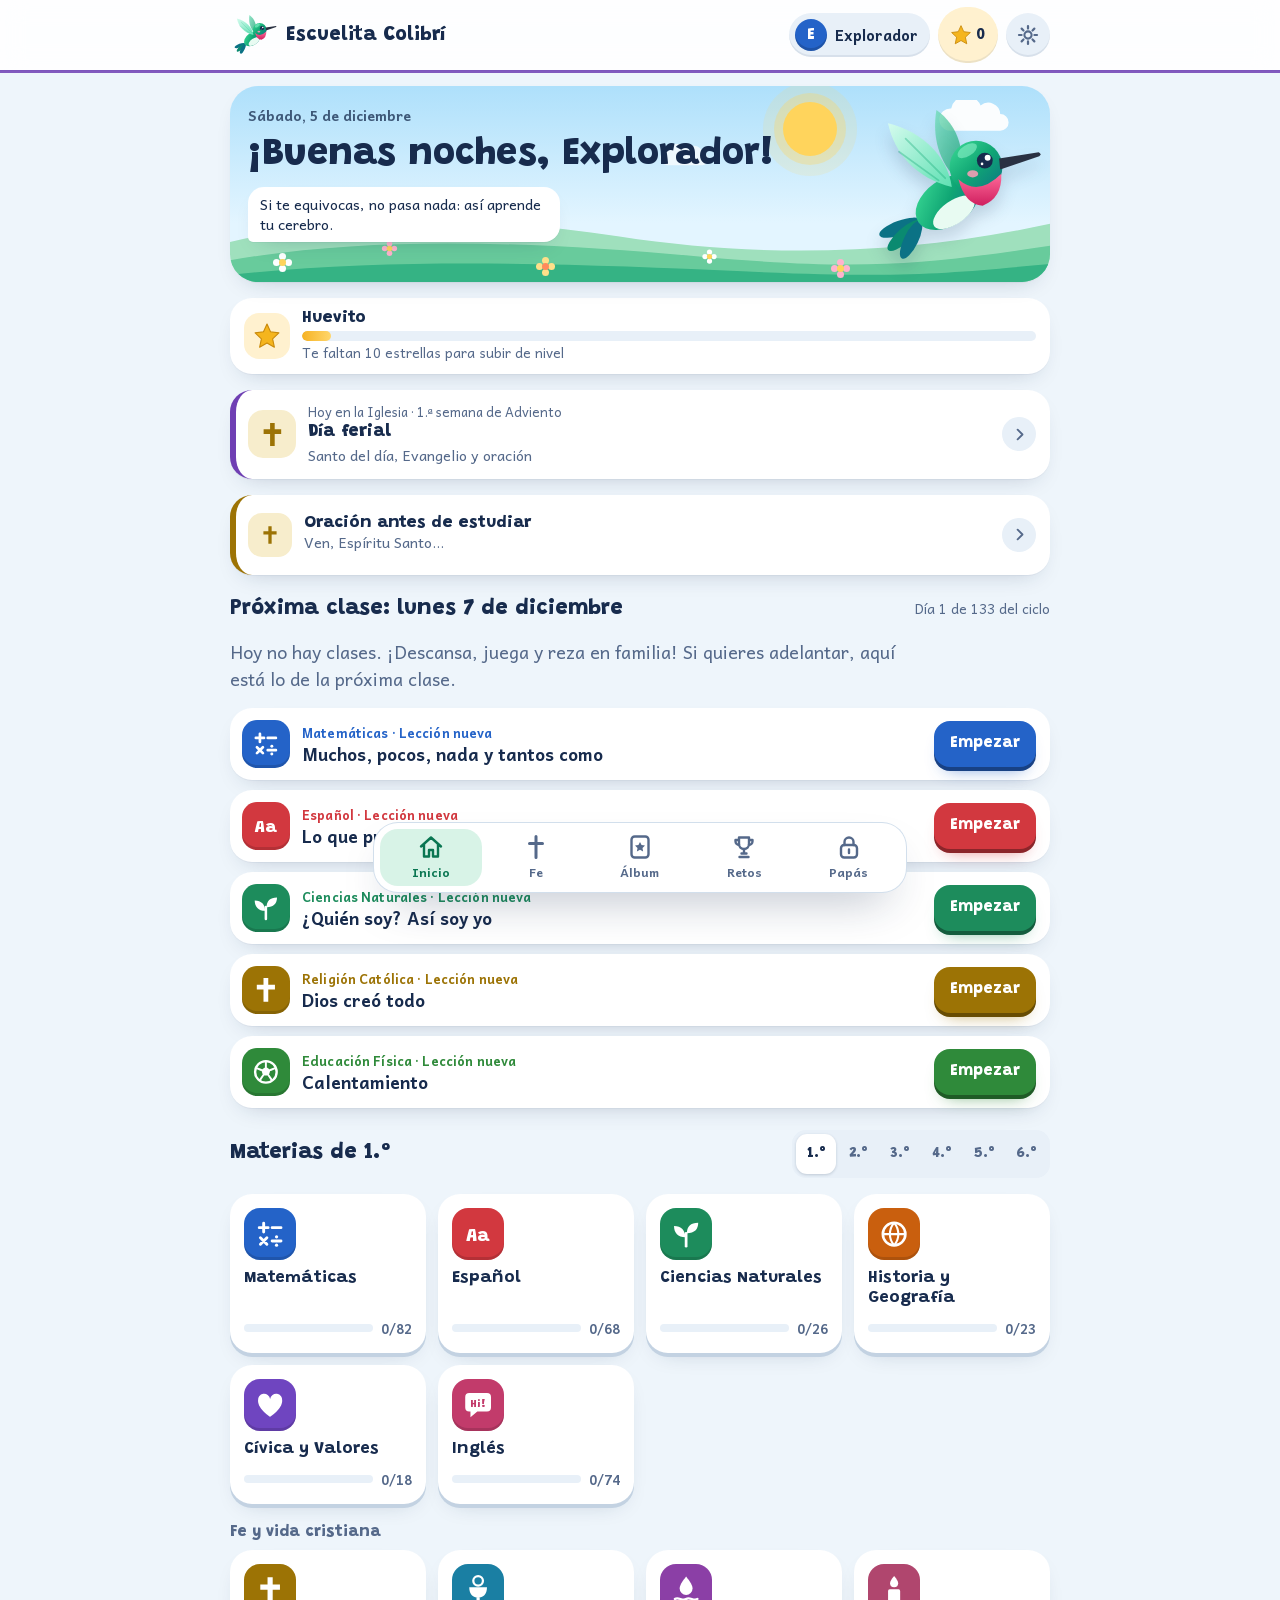
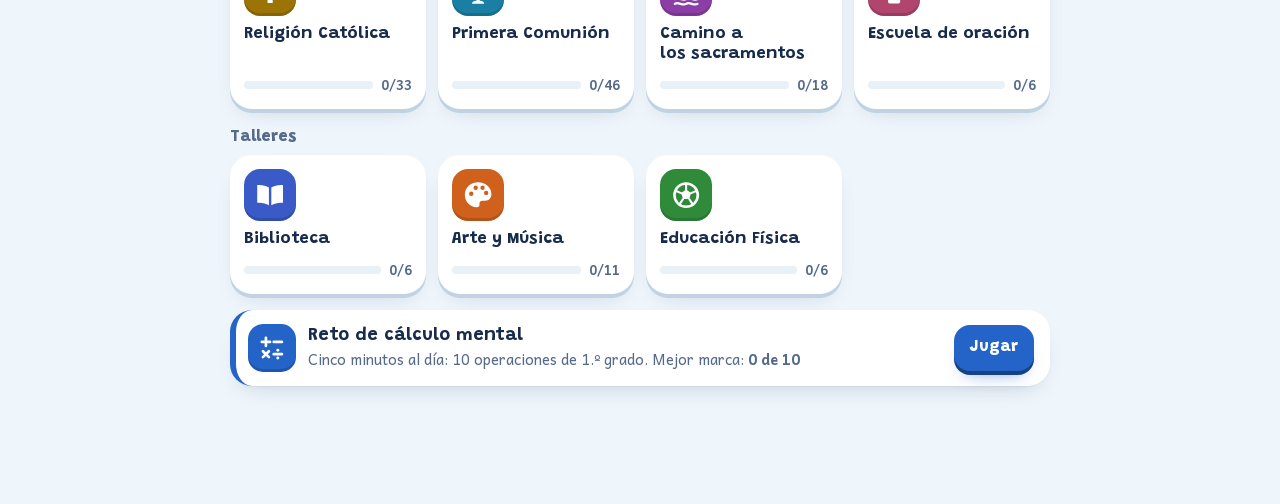
==== index.html @ 5a89a800 "Banco ampliado de Español 3.º: 36 lecciones, 345 preguntas y 29 tablas Co-Authored-By: Claude Opus 5" ====
<!doctype html>
<html lang="es-MX"><head><meta charset="utf-8"><meta name="viewport" content="width=device-width,initial-scale=1,viewport-fit=cover">
<style>:root{padding:env(safe-area-inset-top,0px) 0 env(safe-area-inset-bottom,0px)}body{margin:0;font:14px system-ui,sans-serif}img{max-width:100%}</style>
<title>Escuelita Colibrí</title><link rel="manifest" href="manifest.webmanifest"><meta name="theme-color" content="#1d8f4e"><meta name="mobile-web-app-capable" content="yes"><meta name="apple-mobile-web-app-capable" content="yes"><meta name="apple-mobile-web-app-title" content="Colibrí"><meta name="apple-mobile-web-app-status-bar-style" content="default"><link rel="apple-touch-icon" href="iconos/apple-touch-icon.png"><link rel="icon" href="iconos/icono.svg" type="image/svg+xml">
</head><body>
<title>Escuelita Colibrí</title>
<meta name="claude:viewport-fit-sides" content="cover">
<style>
/* Layout: cuaderno de cuadrícula. Barra fija arriba, columna central de 980px, cada lección es una hoja con margen rojo. Modo oscuro = pizarrón verde. */
:root{
--paper:#eef4fa;--grid:#dbe7f2;--card:#ffffff;--ink:#1b2a44;--soft:#55657f;--line:#cad8e6;--chip:#e8f0f8;--margin:#e98b8b;
--sun:#f5a524;--ok:#1d8f4e;--okbg:#e2f5e9;--bad:#cf3346;--badbg:#fde7ea;--rev:#8a5a00;--revbg:#fff3d6;
--mat:#2463c8;--mat-s:#dfe9fb;--esp:#d2383f;--esp-s:#fbe2e3;--cie:#1d8c5c;--cie-s:#dcf2e6;--his:#c95f0e;--his-s:#fde9d7;
--civ:#6f45c0;--civ-s:#ebe3fa;--rel:#9c7305;--rel-s:#f7edcc;--com:#1a7fa3;--com-s:#d8eff7;--ing:#c23b6b;--ing-s:#fbe1ea;--art:#d0611c;--art-s:#fde6d6;--ef:#2f8a3a;--ef-s:#dcf3de;--lec:#3a5bc7;--lec-s:#e0e7fb;--tra:#8a4fb5;--tra-s:#efe2f8;--ora:#b0466e;--ora-s:#f9e1ea;
--display:"Grandstander","Comic Sans MS","Chalkboard SE",system-ui,sans-serif;
--body:"Andika","Trebuchet MS","Segoe UI",system-ui,sans-serif;
--sc:var(--mat);--ss:var(--mat-s);
}
@media (prefers-color-scheme:dark){:root:not([data-theme="light"]){
--paper:#15231e;--grid:#1c2e27;--card:#1e3129;--ink:#eef4ec;--soft:#a8bcb0;--line:#34503f;--chip:#273f35;--margin:#b05b5b;
--sun:#ffc53d;--ok:#5fd08f;--okbg:#1b3c2a;--bad:#ff8090;--badbg:#45222a;--rev:#ffd27a;--revbg:#3d321a;
--mat:#86adff;--mat-s:#22365c;--esp:#ff8a8f;--esp-s:#4a2629;--cie:#63d39f;--cie-s:#1c4232;--his:#ffab66;--his-s:#4a3020;
--civ:#bba0ff;--civ-s:#352a58;--rel:#f0c95a;--rel-s:#45391a;--com:#64cdee;--com-s:#173f4d;--ing:#ff86b0;--ing-s:#4a1d2e;--art:#ffa46a;--art-s:#4a2a14;--ef:#7fd88a;--ef-s:#1d3f22;--lec:#93a9ff;--lec-s:#1f2a52;--tra:#d3a2f5;--tra-s:#3a2350;--ora:#f39abb;--ora-s:#4a2032;color-scheme:dark}}
:root[data-theme="dark"]{
--paper:#15231e;--grid:#1c2e27;--card:#1e3129;--ink:#eef4ec;--soft:#a8bcb0;--line:#34503f;--chip:#273f35;--margin:#b05b5b;
--sun:#ffc53d;--ok:#5fd08f;--okbg:#1b3c2a;--bad:#ff8090;--badbg:#45222a;--rev:#ffd27a;--revbg:#3d321a;
--mat:#86adff;--mat-s:#22365c;--esp:#ff8a8f;--esp-s:#4a2629;--cie:#63d39f;--cie-s:#1c4232;--his:#ffab66;--his-s:#4a3020;
--civ:#bba0ff;--civ-s:#352a58;--rel:#f0c95a;--rel-s:#45391a;--com:#64cdee;--com-s:#173f4d;--ing:#ff86b0;--ing-s:#4a1d2e;--art:#ffa46a;--art-s:#4a2a14;--ef:#7fd88a;--ef-s:#1d3f22;--lec:#93a9ff;--lec-s:#1f2a52;--tra:#d3a2f5;--tra-s:#3a2350;--ora:#f39abb;--ora-s:#4a2032;color-scheme:dark}

body{background-color:var(--paper);background-image:linear-gradient(var(--grid) 1px,transparent 1px),linear-gradient(90deg,var(--grid) 1px,transparent 1px);background-size:26px 26px;color:var(--ink);font-family:var(--body);font-size:18px;line-height:1.5;min-height:100vh}
body::before{content:"";position:fixed;inset:0 0 auto;height:env(safe-area-inset-top,0px);z-index:10;background:var(--card)}
h1,h2,h3{font-family:var(--display);text-wrap:balance;line-height:1.15;margin:0;font-weight:800}
h1{font-size:clamp(28px,6vw,40px)}h2{font-size:24px}h3{font-size:20px}
p{margin:0}
button{font-family:inherit;color:inherit}
:focus-visible{outline:3px solid var(--sun);outline-offset:2px}
.eyebrow{font:700 13px var(--body);letter-spacing:.08em;text-transform:uppercase;color:var(--soft)}
.lead{font-size:19px;color:var(--soft);max-width:60ch}

#top{position:sticky;top:env(safe-area-inset-top,0px);z-index:6;background:var(--card);border-bottom:2px solid var(--line);padding-left:max(16px,env(safe-area-inset-left,0px));padding-right:max(16px,env(safe-area-inset-right,0px))}
.topin{max-width:980px;margin:0 auto;display:flex;align-items:center;gap:8px;padding-block:8px;flex-wrap:wrap}
.brand{display:flex;align-items:center;gap:6px;font:800 21px var(--display);background:none;border:0;cursor:pointer;padding:0;color:var(--ink)}
.brand .bird{width:48px;height:40px}
.spacer{flex:1}
.pill{display:inline-flex;align-items:center;gap:6px;border:2px solid var(--line);background:var(--chip);border-radius:999px;padding:5px 12px;font:700 15px var(--body);cursor:pointer;min-height:40px;color:var(--ink)}
.pill.static{cursor:default}
.pill svg{width:20px;height:20px;flex:none}
.pill[aria-pressed="false"]{opacity:.65}
.dot{width:14px;height:14px;border-radius:50%;display:inline-block;flex:none}
@media (max-width:560px){.bname,.vtxt{display:none}.topin{gap:6px;flex-wrap:nowrap}.pill{padding:5px 10px;font-size:14px}}

main{max-width:980px;margin:0 auto;padding-left:max(16px,env(safe-area-inset-left,0px));padding-right:max(16px,env(safe-area-inset-right,0px));padding-block:20px 90px;display:flex;flex-direction:column;gap:18px}
.sec{margin-top:10px}

.btn{--b:var(--sc);display:inline-flex;align-items:center;justify-content:center;gap:8px;min-height:50px;padding:10px 20px;border-radius:14px;border:0;background:var(--b);color:var(--card);font:800 18px/1.1 var(--display);cursor:pointer;box-shadow:0 4px 0 color-mix(in srgb,var(--b) 62%,#000);transition:transform .08s,box-shadow .08s;text-decoration:none}
.btn:active{transform:translateY(3px);box-shadow:0 1px 0 color-mix(in srgb,var(--b) 62%,#000)}
.btn svg{width:20px;height:20px}
.btn.ghost{background:var(--card);color:var(--sc);border:2px solid var(--sc);box-shadow:0 4px 0 var(--line)}
.btn.warn{--b:var(--bad)}
.btn.big{font-size:22px;min-height:58px;padding-inline:28px}
.btn:disabled{opacity:.4;cursor:default;transform:none}
.row{display:flex;gap:12px;flex-wrap:wrap;align-items:center}
.row.center{justify-content:center}
.back{display:inline-flex;align-items:center;gap:6px;background:none;border:0;color:var(--soft);font:700 16px var(--body);cursor:pointer;padding:6px 0;align-self:flex-start;min-height:40px}
.back svg{width:18px;height:18px}

/* Inicio */
.hello{display:grid;grid-template-columns:1fr auto;gap:16px;align-items:center;background:var(--card);border:2px solid var(--line);border-radius:22px;padding:22px}
.hello-t{display:flex;flex-direction:column;gap:8px;min-width:0}
.hello-b{display:flex;flex-direction:column;align-items:center;gap:6px;max-width:220px}
.bubble{background:var(--chip);border:2px solid var(--line);border-radius:16px;padding:10px 14px;font-size:15px;position:relative;text-align:center}
.bubble::after{content:"";position:absolute;bottom:-9px;left:50%;width:14px;height:14px;background:var(--chip);border-right:2px solid var(--line);border-bottom:2px solid var(--line);transform:translateX(-50%) rotate(45deg)}
.bird.big{width:150px;height:125px}
.bird.sm{width:56px;height:47px;flex:none}
.lvl{display:flex;flex-direction:column;gap:4px;margin-top:6px;max-width:360px}
.lvl small{color:var(--soft);font-size:14px}
.lbar{height:12px;border-radius:99px;background:var(--chip);overflow:hidden;border:1px solid var(--line)}
.lbar i{display:block;height:100%;background:var(--sun);border-radius:99px}
@media (max-width:620px){.hello{grid-template-columns:1fr}.hello-b{flex-direction:row;max-width:none;justify-content:space-between}.hello-b .bird.big{width:110px;height:92px}.bubble::after{display:none}}

.plan{display:grid;grid-template-columns:repeat(auto-fit,minmax(240px,1fr));gap:14px}
.pcard{background:var(--ss);border:2px solid var(--sc);border-radius:18px;padding:16px;display:flex;flex-direction:column;gap:10px;align-items:flex-start}
.pc-h{display:flex;align-items:center;gap:8px;font:800 17px var(--display);color:var(--sc)}
.pc-h .sic{width:34px;height:34px}
.pc-l{font-size:19px;font-weight:700;flex:1}

.subjects{display:grid;grid-template-columns:repeat(auto-fill,minmax(210px,1fr));gap:14px}
.tile{display:flex;flex-direction:column;gap:10px;text-align:left;background:var(--card);border:2px solid var(--line);border-radius:18px;padding:16px;cursor:pointer;transition:transform .12s,border-color .12s}
.tile:hover{transform:translateY(-3px);border-color:var(--sc)}
.tile h3{color:var(--sc)}
.tile p{font-size:15px;color:var(--soft);flex:1}
.sic{width:52px;height:52px;border-radius:14px;background:var(--ss);color:var(--sc);display:grid;place-items:center;flex:none}
.sic svg{width:62%;height:62%}
.pencil{display:flex;align-items:center;height:16px;width:100%}
.pencil .pb{flex:1;height:100%;background:var(--chip);border:1px solid var(--line);border-right:0;border-radius:5px 0 0 5px;overflow:hidden}
.pencil .pb i{display:block;height:100%;background:var(--sc)}
.pencil .tip{width:20px;height:100%;background:linear-gradient(90deg,#e7c08a 62%,var(--sc) 62%);clip-path:polygon(0 0,100% 50%,0 100%)}
.pmeta{font-size:13px;color:var(--soft);font-variant-numeric:tabular-nums}

.reto{display:flex;align-items:center;justify-content:space-between;gap:14px;flex-wrap:wrap;background:var(--card);border:2px dashed var(--mat);border-radius:18px;padding:16px 18px}
.reto p{color:var(--soft)}

/* Materia */
.sband{display:flex;gap:16px;align-items:flex-start;background:var(--ss);border-radius:22px;padding:22px}
.sband h1{color:var(--sc)}
.sband>div{display:flex;flex-direction:column;gap:8px;min-width:0;flex:1}
.sband .sic{width:68px;height:68px;background:var(--card)}
.lessons{list-style:none;margin:0;padding:0;display:flex;flex-direction:column;gap:10px}
.lrow{width:100%;display:flex;align-items:center;gap:14px;text-align:left;background:var(--card);border:2px solid var(--line);border-radius:16px;padding:12px 14px;cursor:pointer;min-height:64px}
.lrow:hover{border-color:var(--sc)}
.lrow .num{width:40px;height:40px;border-radius:50%;display:grid;place-items:center;font:800 18px var(--display);border:3px solid var(--sc);color:var(--sc);flex:none;font-variant-numeric:tabular-nums}
.lrow.done .num{background:var(--sc);color:var(--card)}
.lrow.cur{border-color:var(--sc);box-shadow:0 0 0 3px var(--ss)}
.lrow .lt{flex:1;font-weight:700;font-size:18px;display:flex;flex-direction:column;min-width:0}
.lrow .lt em{font-style:normal;font-size:13px;color:var(--sc);font-family:var(--display)}
.st{display:flex;gap:2px;flex:none}
.st svg{width:22px;height:22px}

/* Lección */
.lhead{display:flex;flex-direction:column;gap:6px}
.lhead h1{color:var(--sc)}
.pdots{display:flex;gap:6px;margin-top:4px}
.pdots i{width:28px;height:8px;border-radius:9px;background:var(--line)}
.pdots i.past{background:var(--ss)}
.pdots i.on{background:var(--sc)}
.lcard,.ecard{position:relative;background:var(--card);border:2px solid var(--line);border-radius:20px;padding-block:20px 24px;padding-inline:40px 22px;display:flex;flex-direction:column;gap:14px}
.lcard::before,.ecard::before{content:"";position:absolute;left:22px;top:0;bottom:0;width:2px;background:var(--margin);opacity:.55}
.lc-top{display:flex;align-items:flex-start;justify-content:space-between;gap:12px;flex-wrap:wrap}
.lc-top h2{flex:1;min-width:0}
.q{font-size:clamp(22px,4.6vw,27px)}
.ltext{font-size:21px;line-height:1.6;max-width:62ch}
.ltext b{color:var(--sc)}
.spk{display:inline-flex;align-items:center;gap:6px;background:var(--ss);color:var(--sc);border:2px solid var(--sc);border-radius:999px;padding:6px 14px;font:700 15px var(--body);cursor:pointer;min-height:42px;flex:none}
.spk svg{width:20px;height:20px}
.lnav{display:flex;justify-content:space-between;gap:12px;flex-wrap:wrap}
.vis{display:flex;justify-content:center;align-items:center;flex-wrap:wrap;gap:14px;max-width:100%;overflow-x:auto;padding-block:4px}

/* Visuales */
.frames{display:flex;flex-wrap:wrap;gap:12px;justify-content:center}
.frame{display:grid;grid-template-columns:repeat(5,42px);grid-auto-rows:42px;border:2px solid var(--sc);border-radius:10px;overflow:hidden;background:var(--card)}
.cell{display:grid;place-items:center;border-right:1px dashed var(--line);border-bottom:1px dashed var(--line)}
.cell:nth-child(5n){border-right:0}.cell:nth-child(n+6){border-bottom:0}
.grp{display:flex;flex-wrap:wrap;gap:4px;max-width:220px;justify-content:center;padding:8px;border:2px dashed var(--line);border-radius:14px}
.eq{display:flex;align-items:center;gap:10px;flex-wrap:wrap;justify-content:center}
.op{font:800 40px var(--display);color:var(--sc)}
.ico{position:relative;display:inline-block;line-height:0}
.ico.gone>svg:first-child{opacity:.35}
.ico .x{position:absolute;inset:0;width:100%;height:100%}
.blocks{display:flex;gap:18px;align-items:flex-end;flex-wrap:wrap;justify-content:center}
.rods{display:flex;gap:5px}
.units{display:flex;flex-direction:column-reverse;flex-wrap:wrap;max-height:102px;gap:2px}
.unit rect{fill:var(--mat-s);stroke:var(--mat);stroke-width:2}
.rod rect{fill:var(--esp-s);stroke:var(--esp);stroke-width:2}
.clock .face{fill:var(--card);stroke:var(--sc);stroke-width:5}
.clock text{fill:var(--ink);font:700 15px var(--body)}
.clock .hh{stroke:var(--ink);stroke-width:7;stroke-linecap:round}
.clock .mh{stroke:var(--sc);stroke-width:4;stroke-linecap:round}
.clock .pin{fill:var(--ink)}
.coins{display:flex;gap:10px;align-items:center;flex-wrap:wrap;justify-content:center}
.shape .shp{fill:var(--ss);stroke:var(--sc);stroke-width:3;stroke-linejoin:round}
.shape .shp.t{fill:var(--card)}
.shape .shp.s{fill:var(--sc);fill-opacity:.35}
.shape .ln{stroke:var(--sc);stroke-width:2;stroke-dasharray:4 4;fill:none}
.shape .hl{fill:var(--card);opacity:.7}
.shapes{display:flex;gap:14px;flex-wrap:wrap;justify-content:center}
.shapes figure{margin:0;display:flex;flex-direction:column;align-items:center;gap:2px;font-weight:700}
.shapes .shape{width:104px;height:87px}
.nline{max-width:360px;width:100%;height:auto}
.nline line{stroke:var(--ink);stroke-width:2}
.nline text{fill:var(--ink);font:700 12px var(--body)}
.nline .mk{fill:var(--sc)}
.seq{display:flex;gap:6px;flex-wrap:wrap;justify-content:center}
.seq span{min-width:46px;height:46px;padding:0 6px;border-radius:10px;border:2px solid var(--sc);display:grid;place-items:center;font:800 20px var(--display);background:var(--card);font-variant-numeric:tabular-nums}
.seq span.q{background:var(--sun);border-color:var(--sun);color:#1b2a44}
.bigt{font:700 clamp(38px,9vw,68px)/1.2 var(--body);color:var(--sc);text-align:center;letter-spacing:.04em;word-break:break-word}
.syl{display:flex;flex-wrap:wrap;gap:8px;justify-content:center}
.syl span{background:var(--ss);color:var(--ink);border:2px solid var(--sc);border-radius:12px;padding:6px 14px;font:700 22px var(--body)}
.word{display:flex;gap:4px;font:700 46px var(--body)}
.word span{padding:0 6px;border-radius:10px}
.word .w0{background:var(--ss);color:var(--sc)}
.word .w1{color:var(--ink)}
.emo{font-size:clamp(44px,11vw,64px);line-height:1.2;text-align:center;letter-spacing:.06em}
.cards{display:grid;grid-template-columns:repeat(auto-fit,minmax(118px,1fr));gap:10px;width:100%}
.mini{display:flex;flex-direction:column;align-items:center;gap:4px;background:var(--ss);border-radius:14px;padding:10px 8px;text-align:center;font-weight:700;font-size:16px}
.mini .mi{font-size:36px;line-height:1.1;font-family:var(--display);color:var(--sc)}
.pict{display:flex;flex-direction:column;gap:6px;width:100%;max-width:440px}
.prw{display:grid;grid-template-columns:90px 1fr;align-items:center;gap:10px;border-bottom:1px dashed var(--line);padding-bottom:6px}
.prw .pl{font-weight:700;font-size:16px}
.prw .pi{font-size:28px;letter-spacing:.08em}
.pray{margin:0;background:var(--ss);border-radius:16px;padding:16px 20px;font-size:20px;line-height:1.65;max-width:60ch;color:var(--ink);font-style:italic}
.steps{margin:0;padding-left:30px;display:flex;flex-direction:column;gap:6px;font-size:19px;max-width:60ch;text-align:left;align-self:stretch}
.steps li::marker{font:800 19px var(--display);color:var(--sc)}
.vert{border-collapse:collapse;font:800 34px var(--display);font-variant-numeric:tabular-nums}
.vert th{font:700 14px var(--body);color:var(--sc)}
.vert td,.vert th{width:44px;text-align:center;padding:2px 4px}
.vert tr.res td{border-top:3px solid var(--ink)}

/* Práctica */
.phead{display:flex;align-items:center;gap:12px}
.phead .back{padding:6px}
.pbar{flex:1;height:16px;background:var(--card);border:2px solid var(--line);border-radius:99px;overflow:hidden}
.pbar i{display:block;height:100%;background:var(--sc);border-radius:99px;transition:width .3s}
.pcount{font:800 16px var(--display);color:var(--soft);font-variant-numeric:tabular-nums}
.opts{display:grid;grid-template-columns:repeat(auto-fit,minmax(200px,1fr));gap:12px}
.opts.short{grid-template-columns:repeat(auto-fit,minmax(90px,1fr))}
.opt{min-height:62px;padding:10px 14px;border-radius:16px;border:3px solid var(--line);background:var(--card);font:700 21px/1.25 var(--body);cursor:pointer;box-shadow:0 4px 0 var(--line);text-align:center}
.opts.short .opt{font:800 30px var(--display)}
.opt:hover:not(:disabled){border-color:var(--sc)}
.opt.ok{background:var(--okbg);border-color:var(--ok);color:var(--ink);box-shadow:0 4px 0 var(--ok)}
.opt.bad{background:var(--badbg);border-color:var(--bad);opacity:.75;animation:shake .35s}
.opt:disabled{cursor:default}
@keyframes shake{25%{transform:translateX(-6px)}75%{transform:translateX(6px)}}
.numwrap{display:flex;flex-direction:column;align-items:center;gap:12px}
.numbox{min-width:130px;min-height:64px;border:3px solid var(--sc);border-radius:16px;display:grid;place-items:center;font:800 40px var(--display);background:var(--ss);padding:0 16px;font-variant-numeric:tabular-nums}
.numbox.ok{border-color:var(--ok);background:var(--okbg)}
.numbox.rev{border-color:var(--rev);background:var(--revbg)}
.keypad{display:grid;grid-template-columns:repeat(3,76px);gap:10px}
.key{height:62px;border-radius:14px;border:2px solid var(--line);background:var(--card);font:800 28px var(--display);cursor:pointer;box-shadow:0 4px 0 var(--line)}
.key:active{transform:translateY(3px);box-shadow:0 1px 0 var(--line)}
.key.alt{font-size:22px;color:var(--soft)}
.key.go{background:var(--ok);color:var(--card);border-color:var(--ok);box-shadow:0 4px 0 color-mix(in srgb,var(--ok) 60%,#000)}
.built{min-height:66px;border:3px dashed var(--sc);border-radius:16px;padding:8px;display:flex;flex-wrap:wrap;gap:8px;align-items:center;background:var(--ss)}
.built.word{justify-content:center}
.built .ph{color:var(--soft);font-size:16px;padding:0 6px}
.arrow{color:var(--sc);font-weight:800}
.pool{display:flex;flex-wrap:wrap;gap:10px;justify-content:center}
.tile2{min-height:52px;padding:8px 16px;border-radius:14px;border:2px solid var(--sc);background:var(--card);font:700 21px var(--body);cursor:pointer;box-shadow:0 4px 0 var(--line)}
.tile2.in{background:var(--card);border-style:solid}
.tile2:disabled{opacity:.25;cursor:default}
.sort{display:flex;flex-direction:column;gap:10px}
.srow{display:flex;align-items:center;gap:10px;flex-wrap:wrap;justify-content:space-between;border:2px solid var(--line);border-radius:14px;padding:8px 10px;background:var(--card)}
.srow.bad{border-color:var(--bad);background:var(--badbg)}
.sit{font-weight:700;font-size:20px;min-width:0}
.sg{display:flex;gap:6px;flex-wrap:wrap}
.gbtn{min-height:44px;padding:6px 12px;border-radius:12px;border:2px solid var(--line);background:var(--chip);font:700 15px var(--body);cursor:pointer}
.gbtn.on{background:var(--sc);color:var(--card);border-color:var(--sc)}
.gbtn.ok{background:var(--ok);border-color:var(--ok);color:var(--card)}
.fb{display:flex;align-items:center;gap:12px;flex-wrap:wrap;border-radius:16px;padding:12px 14px;border:2px solid}
.fb>div{flex:1;min-width:180px;display:flex;flex-direction:column;gap:4px}
.fb b{font:800 20px var(--display)}
.fb.ok{background:var(--okbg);border-color:var(--ok)}
.fb.ok b{color:var(--ok)}
.fb.rev{background:var(--revbg);border-color:var(--rev)}
.fb.try{background:var(--badbg);border-color:var(--bad)}
.fb.try b{color:var(--bad)}
.fb .cont{--b:var(--ok)}
.fb.rev .cont{--b:var(--rev)}

/* Resultado */
.result{display:flex;flex-direction:column;align-items:center;text-align:center;gap:14px;background:var(--card);border:2px solid var(--line);border-radius:24px;padding:28px 18px}
.result h1{color:var(--sc)}
.bigstars{display:flex;gap:10px}
.bigstars span{display:inline-block}
.bigstars span.on{animation:pop .5s backwards}
@keyframes pop{0%{transform:scale(0) rotate(-40deg)}70%{transform:scale(1.25)}100%{transform:scale(1)}}

/* Hojas y papás */
#sheet{position:fixed;inset:0;z-index:20;background:rgba(10,20,30,.45);display:grid;place-items:center;padding-left:max(16px,env(safe-area-inset-left,0px));padding-right:max(16px,env(safe-area-inset-right,0px));padding-block:max(16px,env(safe-area-inset-top,0px)) max(16px,env(safe-area-inset-bottom,0px))}
.sheet-in{background:var(--card);border-radius:22px;padding:22px;width:100%;max-width:420px;display:flex;flex-direction:column;gap:14px;align-items:stretch;max-height:100%;overflow:auto}
.sheet-in .keypad{align-self:center}
.sheet-in .numbox{align-self:center}
.plist{display:flex;flex-direction:column;gap:8px}
.prow{display:flex;align-items:center;gap:12px;border:2px solid var(--line);border-radius:14px;padding:10px 12px;background:var(--card);cursor:pointer;font:700 18px var(--body);text-align:left;min-height:56px}
.prow.on{border-color:var(--mat);background:var(--mat-s)}
.prow span:nth-child(2){flex:1}
.prow small{display:flex;align-items:center;gap:4px;font-size:15px}
.prow small svg{width:18px;height:18px}
.avatar{width:36px;height:36px;border-radius:50%;display:grid;place-items:center;color:#fff;font:800 18px var(--display);flex:none}
.note{font-size:14px;color:var(--soft)}
.gate-msg{color:var(--bad);font-weight:700;min-height:1.5em;text-align:center}
.panel{background:var(--card);border:2px solid var(--line);border-radius:20px;padding:20px;display:flex;flex-direction:column;gap:12px}
.tscroll{overflow-x:auto}
table.prog{border-collapse:collapse;width:100%;min-width:520px;font-size:16px}
table.prog th{text-align:left;font:700 13px var(--body);letter-spacing:.06em;text-transform:uppercase;color:var(--soft);padding:6px 8px;border-bottom:2px solid var(--line)}
table.prog td{padding:8px;border-bottom:1px solid var(--line)}
table.prog td.nm{font-variant-numeric:tabular-nums;white-space:nowrap}
.sw{display:inline-block;width:12px;height:12px;border-radius:3px;margin-right:8px;vertical-align:middle}
.addp{display:flex;flex-direction:column;gap:6px}
.addp label{font-weight:700}
.addp input{flex:1;min-width:0;min-height:50px;border:2px solid var(--line);border-radius:12px;padding:8px 12px;font:18px var(--body);background:var(--paper);color:var(--ink)}
.chk{display:flex;align-items:center;gap:10px;font-size:17px;cursor:pointer}
.chk input{width:22px;height:22px;flex:none;margin:0;accent-color:var(--mat)}
.tips{margin:0;padding-left:22px;display:flex;flex-direction:column;gap:6px;color:var(--ink)}
.prof-actions{display:flex;gap:8px;flex-wrap:wrap}
.mini-btn{border:2px solid var(--line);background:var(--chip);border-radius:10px;padding:6px 10px;font:700 14px var(--body);cursor:pointer;min-height:38px}
.mini-btn.dang{color:var(--bad);border-color:var(--bad)}

.lcard.fe{background:var(--rel-s);border-color:var(--rel)}
.fe-tag{display:flex;align-items:center;gap:6px;font:800 14px var(--display);letter-spacing:.06em;text-transform:uppercase;color:var(--rel)}
.pdots i.fe{background:var(--rel-s);outline:2px solid var(--rel);outline-offset:-2px}
.pdots i.fe.on,.pdots i.fe.past{background:var(--rel)}
.prayer{display:flex;align-items:flex-start;gap:14px;flex-wrap:wrap;background:var(--rel-s);border:2px solid var(--rel);border-radius:18px;padding:16px 18px;color:var(--ink)}
.prayer>svg{color:var(--rel);width:28px;height:28px;flex:none;margin-top:4px}
.prayer>div{flex:1;min-width:200px;display:flex;flex-direction:column;gap:4px}
.prayer .eyebrow{color:var(--rel)}
.ptext{font-size:18px;font-style:italic;line-height:1.55;max-width:62ch}
.prayer .spk{--sc:var(--rel);--ss:var(--card)}
[hidden]{display:none!important}
.gradebar{display:flex;align-items:flex-end;justify-content:space-between;gap:10px;flex-wrap:wrap}
.gsw{display:flex;gap:6px;background:var(--card);border:2px solid var(--line);border-radius:14px;padding:4px}
.gsw .gbtn{min-height:42px;font-size:16px}
.gsw .gbtn.on{background:var(--mat);border-color:var(--mat);color:var(--card)}
table.prog th[colspan]{font:800 17px var(--display);text-transform:none;letter-spacing:0;color:var(--ink);padding-top:14px}
.arr{display:flex;flex-direction:column;gap:4px;padding:8px;border:2px dashed var(--line);border-radius:14px}
.arow{display:flex;gap:4px}
.fp{fill:var(--card);stroke:var(--sc);stroke-width:3}
.fp.on{fill:var(--sc);fill-opacity:.55}
.flats{display:flex;gap:6px;flex-wrap:wrap}
.flat rect{fill:var(--cie-s);stroke:var(--cie);stroke-width:1.2}
.compass .cring{fill:var(--card);stroke:var(--line);stroke-width:3}
.compass .cn{fill:var(--sc)}.compass .ce{fill:var(--soft);opacity:.6}
.compass text{fill:var(--ink);font:800 18px var(--display)}
.bars{display:flex;flex-direction:column;gap:8px;width:100%;max-width:440px}
.brow{display:grid;grid-template-columns:100px 1fr 34px;align-items:center;gap:8px;font-size:16px}
.bl{font-weight:700}.brow b{font-variant-numeric:tabular-nums;text-align:right}
.bt{height:22px;background:var(--chip);border-radius:6px;overflow:hidden;border:1px solid var(--line)}
.bt i{display:block;height:100%;background:var(--sc)}
.ruler{width:100%;max-width:360px;height:auto}
.ruler .robj{fill:var(--sun)}.ruler .rbody{fill:#f3e2b3;stroke:#b8954a;stroke-width:2}
.ruler .rt{stroke:#5a4a2a;stroke-width:1.5}.ruler text{fill:#5a4a2a;font:700 11px var(--body)}
.tline{display:flex;flex-direction:column;gap:0;border-left:4px solid var(--sc);padding-left:14px;align-self:stretch;max-width:560px}
.tl{position:relative;display:flex;gap:12px;align-items:baseline;padding:6px 0}
.tl::before{content:"";position:absolute;left:-23px;top:12px;width:14px;height:14px;border-radius:50%;background:var(--sc)}
.td{font:800 17px var(--display);color:var(--sc);min-width:70px;font-variant-numeric:tabular-nums}
.tx{font-size:17px}
/* Infografías */
.lcard.info{padding-inline:16px;padding-block:14px 18px}
.lcard.info::before{display:none}
.ig-tag{color:var(--sc)}
.pdots i.inf{background:var(--ss);outline:2px solid var(--sc);outline-offset:-2px}
.pdots i.inf.on,.pdots i.inf.past{background:var(--sc)}
.ig{margin:0;width:100%;border-radius:18px;overflow:hidden;background:var(--card);border:2px solid var(--sc);display:flex;flex-direction:column}
.ig-head{display:flex;flex-direction:column;gap:2px;background:var(--sc);color:var(--card);padding:14px 18px;background-image:radial-gradient(circle at 92% 20%,rgba(255,255,255,.22) 0 18px,transparent 19px),radial-gradient(circle at 80% 90%,rgba(255,255,255,.14) 0 30px,transparent 31px)}
.ig-badge{font:800 12px var(--body);letter-spacing:.12em;text-transform:uppercase;opacity:.9}
.ig-title{font:800 clamp(22px,5vw,30px)/1.15 var(--display);text-wrap:balance}
.ig-ic{display:inline-grid;place-items:center;background:var(--ss);border-radius:50%;padding:8px;flex:none;box-shadow:inset 0 -3px 0 rgba(0,0,0,.06)}
.ig-ic .art{display:block}
.ig-grid{display:grid;grid-template-columns:repeat(auto-fit,minmax(140px,1fr));gap:12px;padding:16px}
.ig-cell{display:flex;flex-direction:column;align-items:center;text-align:center;gap:6px;padding:12px 8px;border-radius:14px;background:color-mix(in srgb,var(--ss) 45%,var(--card))}
.ig-cell b{font:800 18px/1.2 var(--display);color:var(--sc)}
.ig-cell p,.ig-row p,.ig-steps p{margin:0;font-size:15px;line-height:1.4;color:var(--ink)}
.ig-steps{list-style:none;margin:0;padding:16px;display:flex;flex-direction:column;gap:0;position:relative}
.ig-steps li{display:grid;grid-template-columns:30px auto 1fr;align-items:center;gap:10px;padding:8px 0;position:relative}
.ig-steps li:not(:last-child)::after{content:"";position:absolute;left:14px;top:40px;bottom:-8px;width:3px;background:var(--ss);border-radius:2px}
.ig-n{width:30px;height:30px;border-radius:50%;background:var(--sc);color:var(--card);display:grid;place-items:center;font:800 16px var(--display);z-index:1}
.ig-steps b{font:800 18px/1.2 var(--display);color:var(--sc)}
.ig-steps li>div{min-width:0}
.ig-cycle{position:relative;width:min(100%,440px);aspect-ratio:1;margin:8px auto 0;color:var(--sc)}
.ig-ring{position:absolute;inset:0;width:100%;height:100%}
.ig-cn{position:absolute;transform:translate(-50%,-50%);display:flex;flex-direction:column;align-items:center;gap:2px;width:30%;text-align:center}
.ig-cn b{font:800 clamp(12px,3.2vw,16px)/1.15 var(--display);color:var(--ink);background:var(--card);border-radius:8px;padding:1px 4px}
.ig-cn .ig-ic{background:var(--card);border:3px solid var(--sc);padding:5px}
.ig-cn .ig-ic{position:relative}
.ig-cnum{position:absolute;top:-6px;left:-6px;width:22px;height:22px;border-radius:50%;background:var(--sc);color:var(--card);font:800 13px/22px var(--display);text-align:center;font-style:normal}
@media (max-width:560px){.ig-grid .ig-cell:last-child:nth-child(odd){grid-column:1/-1}}
.ig-legend{margin:0;padding:8px 16px 4px 36px;display:flex;flex-direction:column;gap:4px;font-size:15px}
.ig-legend li::marker{color:var(--sc);font-weight:800}
.ig-vs{display:grid;grid-template-columns:1fr 1fr;gap:10px;padding:16px}
@media (max-width:520px){.ig-vs{grid-template-columns:1fr}}
.ig-col{display:flex;flex-direction:column;gap:8px;border-radius:14px;padding:12px;min-width:0}
.ig-col.ok{background:var(--okbg);border:2px solid var(--ok)}
.ig-col.no{background:var(--badbg);border:2px solid var(--bad)}
.ig-col h4{margin:0;font:800 18px var(--display)}
.ig-col.ok h4{color:var(--ok)}.ig-col.no h4{color:var(--bad)}
.ig-row{display:flex;align-items:center;gap:10px}
.ig-row b{font-size:17px}
.ig-col .ig-ic{background:var(--card)}
.ig-facts{display:grid;grid-template-columns:repeat(auto-fit,minmax(150px,1fr));gap:12px;padding:16px}
.ig-fact{display:flex;flex-direction:column;align-items:center;text-align:center;gap:4px;padding:12px;border-radius:14px;border:2px dashed var(--ss)}
.ig-big{font:800 clamp(24px,6vw,34px)/1 var(--display);white-space:nowrap;color:var(--sc);font-variant-numeric:tabular-nums}
.ig-fact span:last-child{font-size:15px}
.ig-fe{margin:0;display:flex;align-items:flex-start;gap:8px;background:var(--rel-s);color:var(--ink);padding:12px 18px;font-size:16px;font-style:italic;border-top:2px solid var(--rel)}
.ig-fe svg{color:var(--rel);flex:none;margin-top:3px}
.ig-arts{display:flex;flex-wrap:wrap;gap:14px;justify-content:center}
.ig-art{margin:0;display:flex;flex-direction:column;align-items:center;gap:4px;font-weight:700;font-size:15px;text-align:center;max-width:110px}
.areag rect{fill:var(--ss);stroke:var(--sc);stroke-width:2}
.rectp rect{fill:var(--ss);stroke:var(--sc);stroke-width:4}
.rectp text{fill:var(--ink);font:800 16px var(--display)}
.pvt td{border:2px solid var(--line);background:var(--card)}
.thm{border:0;padding:0;margin:0 0 6px;display:flex;flex-direction:column;gap:6px}
.thm legend{font:700 17px var(--display);margin-bottom:6px;padding:0}
.pill .art{width:20px;height:20px}
@media (max-width:560px){.topin{gap:4px}.pill{padding:4px 8px;min-height:38px;gap:4px}.brand .bird{width:38px;height:32px}.pill[data-act="profiles"]{max-width:104px;min-width:0}.pill[data-act="profiles"] .pname{overflow:hidden;text-overflow:ellipsis;white-space:nowrap;min-width:0}.topin>*{flex-shrink:1;min-width:0}.brand,.pill.static,.pill[data-act="theme"],.pill[data-act="voice"]{flex-shrink:0}}
/* Columnas: unidades azul, decenas rojo, centenas verde, millares morado */
.vcol .c0{--k:var(--mat);--kk:var(--mat-s)}.vcol .c1,.colhint .c1{--k:var(--esp);--kk:var(--esp-s)}.vcol .c2,.colhint .c2{--k:var(--cie);--kk:var(--cie-s)}.vcol .c3,.colhint .c3{--k:var(--civ);--kk:var(--civ-s)}.vcol .c4,.colhint .c4{--k:var(--his);--kk:var(--his-s)}.colhint .c0{--k:var(--mat)}
.vcol{border-collapse:separate;border-spacing:4px 2px;margin:0 auto}
.vcol th{font:800 15px var(--display);color:var(--k);background:var(--kk);border-radius:8px;padding:2px 0}
.vcol td{width:48px;height:50px;padding:0;text-align:center;vertical-align:middle;color:var(--k);position:relative}
.vcol td.vop{color:var(--ink);font-size:30px}
.vcol tr.vb td{border-bottom:3px solid var(--ink)}
.vcol tr.vb td.vop{border-bottom:0}
.vcol tr.vr td{border-top:0}
.vcol .vcar td{height:28px}
.vcol .vcar td.vc{font:800 16px var(--display);border:2px dashed var(--k);border-radius:8px;width:30px;height:26px;margin:auto}
.vcol td.vbox{border:3px solid var(--k);border-radius:12px;background:var(--card)}
.vcol td.vbox.act{background:var(--kk);box-shadow:0 0 0 4px var(--kk);animation:blink 1.2s infinite}
@keyframes blink{50%{box-shadow:0 0 0 1px var(--kk)}}
.vcol td.vbox.ok{background:var(--okbg);border-color:var(--ok);color:var(--ok)}
.vcol td.vbox.rev{background:var(--revbg);border-color:var(--rev);color:var(--rev)}
.vcol td.tap{cursor:pointer}
.vcol .vstr{text-decoration:line-through;text-decoration-thickness:3px;opacity:.55}
.vcol sup{font-size:16px;position:absolute;top:-4px}
.vcol .vnew{right:2px}.vcol .v10{left:2px}
.colwrap{gap:10px}
.colhint{margin:0;text-align:center;font-size:16px;color:var(--soft);max-width:36ch}
.colhint b{color:var(--k)}
.pvt td.vc{border:2px solid var(--k);border-radius:8px;background:var(--card)}
.syncok{display:flex;gap:10px;align-items:flex-start;margin:0}
.syncok .art{flex:none}
.addp input[type=email],.addp input[type=password]{min-height:50px;border:2px solid var(--line);border-radius:12px;padding:8px 12px;font:18px var(--body);background:var(--paper);color:var(--ink)}
.reto.rev{border:2px solid var(--sun);border-style:solid;background:color-mix(in srgb,var(--sun) 12%,var(--card))}
.reto.rev.done{border-style:dashed;background:var(--card)}
.kpis{display:grid;grid-template-columns:repeat(3,1fr);gap:10px}
.kpis div{background:var(--chip);border-radius:14px;padding:10px;text-align:center;display:flex;flex-direction:column;gap:2px}
.kpis b{font:800 28px var(--display);font-variant-numeric:tabular-nums;color:var(--mat)}
.kpis span{font-size:13px;color:var(--soft);line-height:1.2}
.panel h3{margin-top:6px}
.weak{list-style:none;margin:0;padding:0;display:flex;flex-direction:column;gap:8px}
.weak li{display:flex;align-items:center;gap:10px;border:2px solid var(--line);border-radius:14px;padding:8px 10px}
.weak li>div{flex:1;min-width:0;display:flex;flex-direction:column}
.weak small{color:var(--soft);font-size:13px}
.wdot{width:12px;height:12px;border-radius:50%;background:var(--sc);flex:none}
.bper{gap:6px}.bper .gbtn{font-size:14px}
.boleta{background:var(--card);border:2px solid var(--line);border-radius:18px;padding:22px;display:flex;flex-direction:column;gap:16px}
.boleta header{display:flex;flex-direction:column;gap:12px;border-bottom:3px solid var(--mat);padding-bottom:12px}
.boleta header>div{display:flex;align-items:center;gap:10px}
.boleta header .bird{width:56px;height:47px;flex:none}
.boleta dl{margin:0;display:grid;grid-template-columns:repeat(auto-fit,minmax(150px,1fr));gap:8px 16px}
.boleta dt{font:700 12px var(--body);letter-spacing:.06em;text-transform:uppercase;color:var(--soft)}
.boleta dd{margin:0;font-weight:700}
.bt{width:100%;border-collapse:collapse;font-size:16px}
.bt th{text-align:left;font:700 12px var(--body);letter-spacing:.05em;text-transform:uppercase;color:var(--soft);padding:6px;border-bottom:2px solid var(--line)}
.bt td{padding:8px 6px;border-bottom:1px solid var(--line)}
.bt .cal{font:800 18px var(--display);text-align:right}
.bt .cal.low{color:var(--bad)}
.bt tfoot td{font-weight:800;border-bottom:0;border-top:2px solid var(--ink)}
.bobs{display:grid;grid-template-columns:1fr 1fr;gap:14px}
@media (max-width:560px){.bobs{grid-template-columns:1fr}.bt{font-size:14px}.bt td,.bt th{padding:6px 4px}.boleta{padding:16px}}
.bobs ul{margin:4px 0 0;padding-left:20px}
.bnote{font-size:13px;color:var(--soft);margin:0}
.bfirm{display:grid;grid-template-columns:1fr 1fr;gap:24px;margin-top:20px;font-size:13px;color:var(--soft);text-align:center}
.bfirm span{display:block;border-bottom:1.5px solid var(--ink);height:36px;margin-bottom:4px}
.bbless{display:flex;gap:6px;align-items:flex-start;font-style:italic;color:var(--soft);margin:0}
.bbless svg{color:var(--rel);flex:none;margin-top:3px}
@media print{#top,.noprint,.back,#sheet,#fx,body::before{display:none!important}body{background:#fff!important;background-image:none!important}main{padding:0!important;max-width:none}.boleta{border:0;padding:0}:root{--card:#fff;--paper:#fff}}
.pk{margin:0;font:700 13px var(--body);letter-spacing:.06em;text-transform:uppercase;color:var(--sc)}
.pcard .row{gap:8px}.pcard .btn{min-height:44px;font-size:16px;padding:8px 14px}
.pcard.pdone{opacity:.75;border-style:dashed}
.okmark{margin-left:auto;width:26px;height:26px;border-radius:50%;background:var(--ok);color:var(--card);display:grid;place-items:center;font:800 15px var(--display);flex:none}
.behind{display:flex;flex-wrap:wrap;gap:6px;align-items:center}
.chip{display:inline-block;padding:3px 10px;border-radius:99px;font:700 13px var(--body)}
.chip.ok{background:var(--okbg);color:var(--ok)}.chip.bad{background:var(--badbg);color:var(--bad)}
.wknav{display:flex;align-items:center;justify-content:space-between;gap:8px;flex-wrap:wrap}.wknav h2{font-size:19px;text-align:center;flex:1}
.wkgrid{display:grid;grid-template-columns:repeat(auto-fit,minmax(160px,1fr));gap:10px}
.wkday{border:2px solid var(--line);border-radius:14px;padding:10px;display:flex;flex-direction:column;gap:6px;min-width:0}
.wkday.today{border-color:var(--mat);box-shadow:0 0 0 3px var(--mat-s)}
.wkday h3{font-size:16px;text-transform:capitalize}
.wkday ul{list-style:none;margin:0;padding:0;display:flex;flex-direction:column;gap:6px}
.wkday li{display:flex;gap:6px;align-items:flex-start;font-size:14px;line-height:1.3}
.wkday li .wdot{margin-top:4px}.wkday li small{color:var(--soft)}
.wkday li .okmark{width:20px;height:20px;font-size:12px}
.addp label{display:flex;flex-direction:column;gap:4px}
input[type=date]{min-height:46px;border:2px solid var(--line);border-radius:12px;padding:6px 10px;font:16px var(--body);background:var(--paper);color:var(--ink)}
details summary{cursor:pointer;font-weight:700;color:var(--mat)}
.bigcal{font:800 72px/1 var(--display);color:var(--sc);font-variant-numeric:tabular-nums}.bigcal.low{color:var(--bad)}
.exrow .num{border-style:dashed}
#top{border-bottom:3px solid var(--lit,var(--line))}
.faith{background:var(--card);border:2px solid var(--line);border-top:6px solid var(--lit,var(--rel));border-radius:20px;padding:16px 18px;display:flex;flex-direction:column;gap:12px}
.faith header{display:flex;gap:12px;align-items:center}
.faith header h2{font-size:22px}
.litdot{width:22px;height:22px;border-radius:50%;flex:none;box-shadow:0 0 0 4px var(--chip)}
.litc{margin:0;font-size:14px;color:var(--soft)}
.fgrid{display:grid;grid-template-columns:repeat(auto-fit,minmax(240px,1fr));gap:10px}
.fbox{display:flex;gap:10px;align-items:flex-start;background:var(--chip);border-radius:14px;padding:10px 12px}
.fbox>div{min-width:0;display:flex;flex-direction:column;gap:2px}.fbox p{margin:0;font-size:15px}.fbox b{font-size:17px}
.fbox .ig-ic{background:var(--card)}
.gospel{background:var(--rel-s);border-radius:14px;padding:12px 14px;display:flex;flex-direction:column;gap:6px;align-items:flex-start}
.gospel h3{color:var(--rel)}.gospel p{margin:0}.gospel .pk{color:var(--rel)}
.reto.alb{border-color:var(--rel);border-style:solid}
.albmini{flex:none}.albmini .stamp{display:block}
.album{display:grid;grid-template-columns:repeat(auto-fill,minmax(130px,1fr));gap:14px}
.stampbtn{display:flex;flex-direction:column;align-items:center;gap:6px;background:none;border:0;padding:6px;cursor:pointer;font:700 14px var(--body);color:var(--ink);text-align:center;border-radius:14px}
.stampbtn:hover:not(.locked){background:var(--chip)}
.stampbtn .stamp{filter:drop-shadow(0 3px 4px rgba(0,0,0,.18));transition:transform .15s}
.stampbtn:hover .stamp{transform:rotate(-2deg) scale(1.03)}
.stampbtn.locked{cursor:default;color:var(--soft)}
.lockq{width:120px;height:150px;border:3px dashed var(--line);border-radius:12px;display:grid;place-items:center;font:800 48px var(--display);color:var(--line);background:var(--chip)}
.lockq.sm{width:67px;height:84px;font-size:30px}
.stampbig{display:flex;justify-content:center}
.newstamp{display:flex;gap:14px;align-items:center;text-align:left;background:var(--rel-s);border:2px solid var(--rel);border-radius:18px;padding:12px 16px;max-width:520px;animation:pop .6s .8s backwards}
.newstamp h3{color:var(--rel)}.newstamp p{margin:0}
@media (max-width:480px){.newstamp{flex-direction:column;text-align:center}}
table.prog.plst{min-width:0}
#fx{position:fixed;inset:0;pointer-events:none;z-index:30;display:none;width:100%;height:100%}

.bird .wing{transform-box:fill-box;transform-origin:85% 80%}
.bird .bbody{transform-box:fill-box;transform-origin:center}
.bird.big .wing,.brand .bird .wing{animation:flap .16s infinite alternate ease-in-out}
.bird.big .bbody{animation:hover 2.4s infinite ease-in-out}
@keyframes flap{to{transform:scaleY(.25)}}
@keyframes hover{50%{transform:translateY(-6px)}}
@media (prefers-reduced-motion:reduce){*{animation:none!important;transition:none!important}}
.encards{width:100%;display:grid;grid-template-columns:repeat(auto-fill,minmax(118px,1fr));gap:10px;margin:8px 0}
.encard{display:flex;flex-direction:column;align-items:center;gap:4px;padding:12px 8px;border:2px solid var(--ing-s);background:var(--card);border-radius:18px;color:var(--ink);font:inherit;cursor:pointer;position:relative;text-align:center}
.encard:active{transform:scale(.97)}.encard b{font-size:1.25rem;color:var(--ing)}.encard span{font-size:.92rem;color:var(--mute)}.encard i{position:absolute;top:6px;right:8px;width:20px;height:20px;color:var(--ing)}.encard i svg{width:100%;height:100%}
.encard .ig-ic{width:44px;height:44px;display:grid;place-items:center}.emo1{font-size:2rem;line-height:1}
.listen{display:flex;align-items:center;gap:12px;margin:10px auto;padding:16px 26px;border-radius:999px;border:0;background:var(--ing);color:#fff;font:inherit;font-weight:700;font-size:1.1rem;cursor:pointer}.listen svg{width:34px;height:34px}
.enpray blockquote{font-size:1.15rem;line-height:1.6;color:var(--ink)}.enpray details{margin-top:10px}.enpray summary{cursor:pointer;color:var(--mute);font-weight:600}
.swatches{display:flex;flex-wrap:wrap;gap:14px;justify-content:center;margin:10px 0}.swatches figure{margin:0;text-align:center}.swatches span{display:block;width:72px;height:72px;border-radius:50%;box-shadow:inset 0 -6px 0 rgba(0,0,0,.12)}.swatches figcaption{margin-top:6px;font-weight:700}
.rhythm{display:flex;flex-wrap:wrap;align-items:center;justify-content:center;gap:10px;margin:10px 0}.rhythm>span{font-size:2.6rem;width:64px;height:72px;display:grid;place-items:center;border-radius:14px;background:var(--art-s);color:var(--art)}.rhythm .sil{opacity:.7}.rhythm .spk{flex-basis:100%;justify-content:center}
.routine .rlist{list-style:none;padding:0;margin:8px 0;display:grid;gap:8px}.routine .rlist li{display:flex;align-items:center;gap:10px;padding:8px 12px;border-radius:14px;background:var(--ef-s)}.routine .rlist li span:nth-child(2){flex:1}.routine .rlist b{color:var(--ef)}
.rt{text-align:center}.rt-ic{display:grid;place-items:center;margin:6px 0}.rt h2{margin:6px 0}.rt-time{--p:0%;width:150px;height:150px;margin:10px auto;border-radius:50%;display:grid;place-content:center;background:conic-gradient(var(--ef) var(--p),var(--ef-s) 0);position:relative}.rt-time::before{content:"";position:absolute;inset:12px;border-radius:50%;background:var(--card)}.rt-time b,.rt-time span{position:relative}.rt-time b{font-size:3rem;line-height:1;color:var(--ef)}.rt-time span{font-size:.85rem;color:var(--mute)}
.rt-done{text-align:center}.row.center{justify-content:center;flex-wrap:wrap}
.btn.sm{min-height:40px;padding:4px 14px;font-size:1.1rem}
.flu-txt{font-size:1.25rem;line-height:1.7;padding:14px 16px;border-radius:16px;background:var(--lec-s);color:var(--ink);margin:8px 0;max-height:52vh;overflow:auto}.flu.on .flu-txt{outline:3px solid var(--lec)}
.flu-bar{display:flex;flex-wrap:wrap;gap:12px;align-items:center;justify-content:center;margin-top:10px}.flu-clock{font:800 2rem var(--body);color:var(--lec);min-width:90px;text-align:center}
.flu-res{width:100%;text-align:center}.flu-err{display:flex;align-items:center;justify-content:center;gap:10px;flex-wrap:wrap;margin:8px 0}.flu-err b{font-size:1.4rem;min-width:30px}
.flu-ppm{font-size:1rem;margin:10px 0}.flu-ppm b{display:block;font-size:2.6rem;line-height:1.1}.flu-ppm.ok b,.flu-tag.ok{color:var(--ok)}.flu-ppm.bad b,.flu-tag.bad{color:var(--bad)}.flu-ppm.top b,.flu-tag.top{color:var(--lec)}.flu-ppm span{color:var(--mute)}.flu-saved{margin:0;font-weight:600}
.tz-mini{font-size:2.6rem;line-height:1;flex:none}.tz-ic{font-size:1.8rem}
.tz-tabs{display:flex;flex-wrap:wrap;gap:8px;margin:12px 0}
.tz-grid{display:grid;grid-template-columns:repeat(auto-fill,minmax(88px,1fr));gap:10px}
.tz-item{display:flex;flex-direction:column;align-items:center;gap:4px;padding:12px 6px;border-radius:16px;border:2px solid var(--line);background:var(--card);color:var(--ink);cursor:pointer;font:inherit}.tz-item b{font:700 1.7rem var(--body);color:var(--tra);word-break:break-word;text-align:center;line-height:1.15}.tz-item.done{border-color:var(--tra);background:var(--tra-s)}.tz-st{color:#e8a317;letter-spacing:1px;font-size:.95rem}
.tz-big{color:var(--tra)}
.tz-wrap{display:flex;justify-content:center;margin:10px 0}.tz-can{display:block;border-radius:18px;border:2px solid var(--line);background:var(--card);touch-action:none;max-width:100%}
.tz-msg{text-align:center;font-weight:600;min-height:1.5em}.tz-res{color:#e8a317;font-size:1.4rem;letter-spacing:2px}
.tz-tools{display:flex;flex-wrap:wrap;gap:10px;justify-content:center}.tz-pal{display:flex;flex-wrap:wrap;gap:6px;justify-content:center;padding:6px;border-radius:14px;background:var(--card);border:2px solid var(--line)}
.tz-col{width:34px;height:34px;border-radius:50%;border:2px solid var(--line);cursor:pointer}.tz-col.on{outline:3px solid var(--tra);outline-offset:2px}
.tz-sz{width:40px;height:40px;border-radius:10px;border:2px solid var(--line);background:var(--chip);display:grid;place-items:center;cursor:pointer;font-size:1.2rem}.tz-sz i{display:block;border-radius:50%;background:var(--ink)}.tz-sz.on{border-color:var(--tra);background:var(--tra-s)}
.photo{margin:0;width:100%;border-radius:20px;overflow:hidden;background:var(--chip);box-shadow:0 6px 18px rgba(20,40,70,.18)}.photo img{display:block;width:100%;aspect-ratio:4/3;object-fit:cover}.photo.wide img{aspect-ratio:16/10}.photo figcaption{padding:8px 12px;font-size:.95rem;color:var(--ink)}.photo figcaption small{display:block;color:var(--mute);font-size:.72rem;margin-top:2px}.photo.noimg{display:none}
.combo{display:flex;flex-direction:column;gap:14px;width:100%}
.pd{width:100%}.plantdx{display:block;width:100%;max-width:460px;margin:0 auto;border-radius:20px;box-shadow:0 6px 18px rgba(20,40,70,.18)}.plantdx [data-p]{transition:opacity .25s,filter .25s}.pd.sel .plantdx [data-p]:not(.hl){opacity:.3}.plantdx [data-p].hl{filter:drop-shadow(0 0 6px #ffd24a) drop-shadow(0 0 2px #fff)}
.pd-l{cursor:pointer;outline:none}.pd-l:focus-visible rect{stroke:#3d8bfd;stroke-width:3}.pd-l.on rect{fill:#ffd24a}.pd-l:hover rect{fill:#fff3c4}.pd-info{margin:10px 4px 0;padding:10px 14px;border-radius:14px;background:var(--ss,var(--chip));color:var(--ink);min-height:2.6em}
.grow{list-style:none;padding:0;margin:0;display:grid;grid-template-columns:repeat(auto-fit,minmax(78px,1fr));gap:8px;width:100%}.grow li{position:relative;text-align:center;background:var(--card);border:2px solid var(--line);border-radius:16px;padding:6px;overflow:hidden}.grow svg{display:block;width:100%;border-radius:10px}.grow b{display:block;font-size:.85rem;margin-top:4px;line-height:1.2}.grow .gn{position:absolute;top:6px;left:6px;width:22px;height:22px;border-radius:50%;background:var(--sc);color:#fff;font:800 13px var(--body);display:grid;place-items:center}
.photo.artw{background:#2a2420;padding:10px 10px 0}.photo.artw img{aspect-ratio:auto;max-height:62vh;width:auto;max-width:100%;margin:0 auto;object-fit:contain;border-radius:4px;box-shadow:0 0 0 3px #c9a24a,0 0 0 6px #6b5226}.photo.artw figcaption{color:#f3ead8;background:#2a2420}.photo.artw figcaption small{color:#cbbf9f}
.ig-hero{position:relative;margin:0 0 10px;border-radius:14px;overflow:hidden;background:#2a2420}.ig-hero img{display:block;width:100%;max-height:260px;object-fit:cover;object-position:50% 25%}.ig-hero small{position:absolute;left:0;right:0;bottom:0;padding:14px 10px 5px;font-size:.68rem;color:#fff;background:linear-gradient(transparent,rgba(0,0,0,.65))}
.ig-thumb{border-radius:50%;object-fit:cover;display:block}
.lamsvg [data-p]{cursor:pointer;transition:opacity .25s,filter .25s}.pd.sel .lamsvg [data-p]:not(.hl){opacity:.3}.lamsvg [data-p].hl{filter:drop-shadow(0 0 6px #ffd24a) drop-shadow(0 0 2px #fff)}
.lam-chips{display:flex;flex-wrap:wrap;gap:6px;justify-content:center;margin-top:10px}.lam-chip{display:inline-flex;align-items:center;gap:6px;min-height:36px;padding:4px 12px;border-radius:999px;border:2px solid var(--line);background:var(--card);color:var(--ink);font:600 14px var(--body);cursor:pointer}.lam-chip.on{border-color:var(--sc,var(--rel));background:var(--ss,var(--chip))}.lam-chip i{width:16px;height:16px;border-radius:50%;background:var(--cc);border:1px solid rgba(0,0,0,.25)}
.rosary .bd{transition:transform .2s,fill .2s;transform-box:fill-box;transform-origin:center}.rosary .bd.done{fill:#c7b8e8}.rosary .bd.cur{fill:#ffd24a!important;stroke:#b8860b;transform:scale(1.5)}.ros-ctl .note{margin:10px 0 6px}
#zoom{position:fixed;inset:0;z-index:9999;background:rgba(10,8,6,.94);display:flex;flex-direction:column}#zoom[hidden]{display:none!important}body.zm-on{overflow:hidden}
.zm-bar{display:flex;justify-content:flex-end;gap:10px;padding:max(10px,env(safe-area-inset-top)) 12px 6px}.zm-b{width:48px;height:48px;border-radius:50%;border:0;background:rgba(255,255,255,.16);color:#fff;font-size:22px;display:grid;place-items:center;cursor:pointer}.zm-b svg{width:26px;height:26px}
.zm-img{flex:1;overflow:auto;display:flex;align-items:center;justify-content:center;padding:6px}.zm-img img{max-width:100%;max-height:100%;object-fit:contain;cursor:zoom-in;transition:transform .2s}.zm-img img.z2{max-width:none;max-height:none;width:200%;cursor:zoom-out}
.zm-cap{color:#f3ead8;padding:10px 16px max(14px,env(safe-area-inset-bottom));background:linear-gradient(transparent,rgba(0,0,0,.6))}.zm-cap p{margin:0 0 4px;font-size:1.05rem}.zm-cap small{color:#cbbf9f}
.photo img,.ig-hero img{cursor:zoom-in}
.stz{background:none;border:0;padding:0;cursor:zoom-in;display:flex;flex-direction:column;align-items:center;gap:4px;color:var(--mute);font:600 13px var(--body)}
.bio{text-align:left;line-height:1.6;margin:8px 0}.bio p{margin:0 0 10px}.bio-ap{background:var(--rel-s);border-radius:12px;padding:10px 12px}
.oracion{margin:18px auto 0;max-width:560px;text-align:left;background:var(--rel-s);border-radius:18px;padding:14px 16px}.oracion .pray{margin:6px 0 12px;font-size:1.1rem;line-height:1.6}
.rz-grid{display:grid;grid-template-columns:repeat(auto-fill,minmax(150px,1fr));gap:10px}.rz-card{display:flex;flex-direction:column;align-items:center;gap:6px;padding:14px 8px;border-radius:18px;border:2px solid var(--ora-s);background:var(--card);color:var(--ink);font:inherit;cursor:pointer;text-align:center}.rz-card b{color:var(--ora)}.rz-card small{color:var(--mute)}
.rz{text-align:center}.rz-img{height:150px;margin:-6px -6px 10px;border-radius:16px;background-size:cover;background-position:50% 25%;background-color:#2a2420}.rz h2{color:var(--ora);margin:4px 0}.rz-txt{font-size:1.15rem;line-height:1.6;margin:8px 0 12px}.rz-sil{--ef:var(--ora);--ef-s:var(--ora-s);width:110px;height:110px}.rz-sil b{font-size:2.2rem}.rz .btn.warn{margin-top:10px}
.mis{display:grid;gap:8px}.mis-o{border:2px solid var(--line);border-radius:14px;background:var(--card);padding:4px 12px}.mis-o summary{cursor:pointer;font-weight:700;padding:8px 0;color:var(--ink)}.mis-o.ok{border-color:var(--ora);background:var(--ora-s)}.mis-o .pray{line-height:1.6}.mis-o .row{margin:6px 0 10px}
.diario{display:grid;gap:10px;margin:10px 0}.diario label{display:grid;gap:4px;font-weight:700}.diario input{min-height:44px;border-radius:12px;border:2px solid var(--line);padding:6px 12px;font:inherit;background:var(--card);color:var(--ink)}
.dlist{list-style:none;padding:0;display:grid;gap:8px}.dlist li{border:2px solid var(--line);border-radius:14px;padding:8px 12px;background:var(--card)}.dlist li.resp{border-color:var(--ok)}.dlist p{margin:4px 0}.dlist small{color:var(--mute)}
.mision{margin:18px auto 0;max-width:560px;text-align:left;border:3px dashed var(--rel);border-radius:18px;padding:14px 16px;background:var(--card)}.mision h3{margin:4px 0;color:var(--rel)}.mision p{line-height:1.55}.okmark{color:var(--ok);font-weight:800}.mis-nota{display:grid;gap:6px;text-align:left;margin:10px 0;font-weight:700}.mis-nota textarea{border-radius:12px;border:2px solid var(--line);padding:8px;font:inherit;background:var(--card);color:var(--ink)}
.vida{width:100%;text-align:left;background:linear-gradient(135deg,var(--chip),var(--card));border:2px solid var(--line);border-radius:20px;padding:14px}.vida-head{display:flex;align-items:center;gap:10px;margin-bottom:6px}.vida-tag{font:800 13px var(--body);letter-spacing:.06em;text-transform:uppercase;color:var(--sc,var(--rel));background:var(--ss,var(--chip));padding:4px 10px;border-radius:999px}
.vida-s{font-size:1.15rem;line-height:1.65;margin:6px 0 12px}.vida-q{font-size:1.1rem;margin:8px 0}.vida-o{display:grid;gap:8px}.vida-b{text-align:left;min-height:48px;padding:10px 14px;border-radius:14px;border:2px solid var(--line);background:var(--card);color:var(--ink);font:600 1rem var(--body);cursor:pointer}.vida-b.ok{border-color:var(--ok);background:color-mix(in srgb,var(--ok) 14%,var(--card))}.vida-b.no{border-color:var(--bad);background:color-mix(in srgb,var(--bad) 10%,var(--card))}
.vida-r{margin:10px 0 0;font-weight:600;line-height:1.5}.vida-r.ok{color:var(--ok)}.vida-r.no{color:var(--bad)}
/* láminas del cuerpo */
.lam-ctl{gap:8px;flex-wrap:wrap;margin-top:10px}.lam-dato{margin-top:8px}
.lam.gaming .lam-chips{display:none}
.esq .piel{opacity:0;transition:opacity .5s}.lam.fuera .esq .piel{opacity:.96}.lam.fuera .esq .xr-t{opacity:0}
.cor .latido{transform-box:fill-box;transform-origin:50% 60%;animation:latir var(--bt,.8s) ease-in-out infinite}
.org .lat{transform-box:fill-box;transform-origin:center;animation:latir .8s ease-in-out infinite}
@keyframes latir{0%,55%,100%{transform:scale(1)}15%{transform:scale(1.06)}30%{transform:scale(.98)}}
.cor .flujo path{animation:fluir 1.2s linear infinite}@keyframes fluir{to{stroke-dashoffset:-28}}
.pul .respira{transform-box:fill-box;transform-origin:50% 0}.pul .dia{transition:transform .3s}
.lam.breathe .pul .respira{animation:inflar 6s ease-in-out infinite}.lam.breathe .pul .dia{animation:diaf 6s ease-in-out infinite}
.lam.breathe .pul .aire path{animation:fluir .8s linear infinite}
@keyframes inflar{0%,100%{transform:scale(1)}50%{transform:scale(1.09,1.07)}}@keyframes diaf{0%,100%{transform:translateY(0)}50%{transform:translateY(12px)}}
.dig .bocado{transition:transform .9s cubic-bezier(.4,0,.2,1),opacity .3s}
.die .placa{cursor:pointer;transition:opacity .2s}.die .placa:hover{opacity:.7}.die.limpio [data-p="esmalte"] path{filter:drop-shadow(0 0 8px #bfe6ff)}
.reflejo{margin-top:10px}.rf-box{display:block;width:100%;min-height:96px;border-radius:18px;border:3px solid var(--line);background:var(--chip);color:var(--ink);font:700 17px var(--body);cursor:pointer;padding:12px}
.rf-box.wait{background:#ffe1e1;border-color:#e5484d}.rf-box.go{background:#3fa34d;border-color:#2c7a37;color:#fff;font-size:24px}.rf-box.done{background:#fff6cc;border-color:#e8a317}
@media (prefers-reduced-motion:reduce){.cor .latido,.org .lat,.cor .flujo path{animation:none}}
/* juegos de Español */
.silab,.gn,.tam,.tie,.adj,.ton{background:var(--card);border:2px solid var(--line);border-radius:20px;padding:12px;text-align:center}
.sil-c,.sil-s{display:flex;flex-wrap:wrap;gap:6px;justify-content:center;margin:8px 0}
.sil-cb,.sil-sb,.adj-b,.ton-s{min-width:52px;min-height:48px;padding:6px 12px;border-radius:14px;border:2px solid var(--line);background:var(--chip);color:var(--ink);font:800 22px var(--body);cursor:pointer}
.sil-cb{background:var(--esp-s,#fbe2e3)}.sil-cb.on,.sil-sb.on,.adj-b.on{border-color:var(--esp);background:var(--esp);color:#fff}
.sil-out{display:flex;flex-direction:column;align-items:center;gap:2px;margin-top:6px;min-height:150px;justify-content:center;border-radius:16px;background:#fffaf0;color:#1b2a44}
.sil-big{font:900 56px/1 var(--body);color:var(--esp)}.sil-e{font-size:48px;line-height:1.1}.sil-w{font:600 22px var(--body)}.sil-w b{color:var(--esp);text-decoration:underline}
.gn-out{background:#fffaf0;color:#1b2a44;border-radius:16px;padding:14px;margin-bottom:10px}.gn-e{font-size:54px;letter-spacing:4px}.gn-w{font:800 30px var(--body)}.gn-a{color:var(--esp)}.gn-t{font:600 15px var(--body);color:#5a6a80}
.gn-b,.tam .row,.tie .row,.ton .row{gap:6px;flex-wrap:wrap}
.tam-e{height:140px;display:flex;align-items:flex-end;justify-content:center;transition:font-size .35s;line-height:1}.tam-w{font:800 30px var(--body);margin:8px 0 10px}.tam-w small{display:block;font-size:14px;color:var(--esp)}
.tie-line{display:flex;justify-content:space-between;gap:4px;background:linear-gradient(90deg,#cfe9ff,#fff3c4,#d9f2d0);border-radius:999px;padding:6px 10px;font:700 14px var(--body);color:#1b2a44}.tie-line span{padding:2px 8px;border-radius:999px}.tie-line span.on{background:var(--esp);color:#fff}
.tie-e{font-size:56px;margin-top:8px}.tie-s{font:600 24px var(--body);min-height:2.4em;margin:6px 0 10px}.tie-s b{color:var(--esp)}
.adj-svg{width:100%;max-width:340px;border-radius:16px;display:block;margin:0 auto}.adj-s{font:600 21px var(--body);margin:8px 0}.adj-s b{color:var(--esp)}
.adj-row{display:flex;flex-wrap:wrap;gap:6px;align-items:center;justify-content:center;margin:6px 0}.adj-row span{font:700 14px var(--body);color:var(--mut,#5a6a80)}.adj-b{font-size:16px;min-height:40px}
.ton-w{display:flex;gap:6px;justify-content:center;margin:10px 0}.ton-s{font-size:30px;min-width:70px;min-height:64px}.ton-s.ok{background:#3fa34d;border-color:#2c7a37;color:#fff}.ton-s.no{animation:shake .4s}
.ton-r{min-height:2.4em;font:600 17px var(--body)}.ton-r.ok{color:#2c7a37}.ton-r.no{color:#a8262b}
@keyframes shake{25%{transform:translateX(-6px)}75%{transform:translateX(6px)}}
/* herramientas de Matemáticas */
.mt{background:var(--card);border:2px solid var(--line);border-radius:20px;padding:12px;text-align:center}
.mt .row{gap:6px;flex-wrap:wrap;margin:6px 0}.mt .btn{min-height:42px;padding:6px 12px;font-size:15px}
.mt-r{min-height:1.6em;font:700 17px var(--body);color:var(--ink);margin:8px 0}
.mtc-g{display:flex;flex-wrap:wrap;gap:8px;justify-content:center;padding:10px;border-radius:16px;background:#fffaf0}
.mtc-i{position:relative;width:58px;height:58px;font-size:34px;border-radius:14px;border:2px dashed #d8cfbd;background:#fff;cursor:pointer}.mtc-i.on{border:2px solid var(--mat);background:#e6f0ff}
.mtc-i i{position:absolute;top:-8px;right:-8px;min-width:24px;height:24px;border-radius:12px;background:var(--mat);color:#fff;font:800 14px/24px var(--body);font-style:normal}
.mtb-d{display:flex;gap:10px;justify-content:center;align-items:flex-end;flex-wrap:wrap;min-height:120px;padding:10px;border-radius:16px;background:#fffaf0}
.mtb-g{display:flex;flex-wrap:wrap;gap:3px;align-items:flex-end;max-width:150px;justify-content:center}
.pv{display:inline-block;background:var(--cc);border:1px solid rgba(0,0,0,.25);border-radius:2px}
.pv-1{width:12px;height:12px}.pv-10{width:12px;height:100px;background-image:linear-gradient(rgba(255,255,255,.45) 1px,transparent 1px);background-size:100% 10px}
.pv-100{width:56px;height:56px;background-image:linear-gradient(rgba(255,255,255,.45) 1px,transparent 1px),linear-gradient(90deg,rgba(255,255,255,.45) 1px,transparent 1px);background-size:5.6px 5.6px}
.pv-1000{width:44px;height:44px;box-shadow:5px -5px 0 rgba(0,0,0,.15),10px -10px 0 rgba(0,0,0,.1)}
.mtb-tab{display:flex;justify-content:center;gap:6px;margin-top:8px}.mtb-tab span{min-width:52px;padding:4px;border-radius:10px;background:var(--cc);color:#fff;font:900 24px var(--body)}.mtb-tab small{display:block;font-size:11px;opacity:.9}
.mtb-n{font:900 40px var(--body);color:var(--mat)}.mtb-w{font:600 17px var(--body)}
.mtb-ctl{display:flex;gap:6px;justify-content:center;flex-wrap:wrap;margin-top:8px}.mtb-col{border:2px solid var(--cc);border-radius:14px;padding:4px 6px}.mtb-col b{display:block;font-size:12px;color:var(--cc)}.mtb-col .btn{min-width:44px;font-size:20px;padding:2px 8px}
.mtr-svg{width:210px;max-width:70%;display:block;margin:0 auto}.mtr-d{font:900 34px var(--body);color:var(--mat)}.mtr-p{font:700 19px var(--body)}
.mtt-it{display:flex;align-items:center;justify-content:center;gap:10px;padding:12px;border-radius:16px;background:#fffaf0;color:#1b2a44;font:700 20px var(--body)}.mtt-e{font-size:44px}.mtt-it b{font-size:28px;color:#a8262b}
.mtt-pay{display:flex;flex-wrap:wrap;gap:8px;justify-content:center;margin:8px 0}
.din{cursor:pointer;font:900 16px var(--body);color:#3b2a10;border:none}.din-m{width:58px;height:58px;border-radius:50%;background:radial-gradient(circle at 35% 35%,#fff3b0,#d4a72c);box-shadow:inset 0 0 0 4px #b8901f}
.din-b{width:86px;height:50px;border-radius:8px;background:linear-gradient(135deg,#bfe7c4,#7cc48a);box-shadow:inset 0 0 0 3px #4d9a5d}.mtt-tot{font:800 20px var(--body);color:var(--mat)}
.mtf-svg{width:220px;max-width:75%;display:block;margin:6px auto}.fr-s{fill:#f8e2a8;stroke:#c9952f;stroke-width:2.5;cursor:pointer}.fr-s.on{fill:#f2a03d}
.mtf-r{display:flex;align-items:center;justify-content:center;gap:10px;font:700 20px var(--body);min-height:64px}
.frc{display:inline-flex;flex-direction:column;align-items:center;font:900 26px/1.05 var(--body);color:var(--mat)}.frc sup{border-bottom:3px solid currentColor;padding:0 6px}.frc sup,.frc sub{vertical-align:baseline;font-size:inherit}
.mtl-s{width:100%;display:block;background:#fffaf0;border-radius:14px}.mtl-eq{font-size:22px}
.mta-g{display:grid;gap:4px;max-width:320px;margin:6px auto;padding:10px;border-radius:14px;background:#fffaf0}.mta-g span{font-size:24px}.mta-eq{font:900 30px var(--body);color:var(--mat);margin:4px 0}.mta-s{font:600 15px var(--body);color:var(--mut,#5a6a80)}
.mtx-w{display:flex;align-items:center;justify-content:center;gap:14px;padding:14px;border-radius:16px;background:#e9f8ef;font:900 44px var(--body);color:#1b2a44}.mtx-s{font-size:48px;min-width:64px}
.mtp-pile{font-size:24px;min-height:36px;letter-spacing:-2px;padding:6px;border-radius:12px;background:#fffaf0}
.mtp-kids{display:flex;flex-wrap:wrap;gap:8px;justify-content:center;margin-top:8px}.mtp-k{min-width:70px;padding:6px;border-radius:14px;border:2px solid var(--line);background:#fff}.mtp-k span{font-size:30px;display:block}.mtp-k div{font-size:16px;min-height:22px;word-break:break-all;max-width:90px}
.mtz-g{display:grid;grid-template-columns:repeat(8,1fr);gap:2px;max-width:320px;margin:6px auto;padding:4px;background:#cdd7e4;border-radius:8px}
.mtz-c{aspect-ratio:1;border:none;background:#fff;cursor:pointer;border-radius:2px}.mtz-c.on{background:#7cb9ef}.mtz-r{font-size:16px}
.mtg-bars{display:flex;justify-content:center;align-items:flex-end;gap:16px;height:200px;padding:10px;border-radius:16px;background:#fffaf0;border-bottom:3px solid #1b2a44}
.mtg-b{display:flex;flex-direction:column;align-items:center;justify-content:flex-end;height:100%}.mtg-b span{width:42px;background:var(--cc);border-radius:6px 6px 0 0;transition:height .3s}.mtg-b b{font-size:26px}.mtg-b i{font:800 16px var(--body);font-style:normal}
.mtg-pict{text-align:left;padding:10px;border-radius:16px;background:#fffaf0;color:#1b2a44}.mtg-pict div{display:flex;align-items:center;gap:8px;padding:4px 0;border-bottom:1px solid #eee}.mtg-pict b{width:80px;font:700 15px var(--body)}.mtg-pict span{flex:1;font-size:22px}.mtg-pict i{font:800 18px var(--body);font-style:normal}
.mth-g{display:grid;grid-template-columns:repeat(10,1fr);gap:2px;max-width:360px;margin:0 auto}.mth-g span{padding:4px 0;border-radius:6px;background:#f1f4f9;color:#1b2a44;font:700 13px var(--body)}.mth-g span.on{background:var(--mat);color:#fff}
/* historia y ciencias extra */
.ubi-svg,.est-svg{width:100%;max-width:400px;display:block;margin:0 auto;border-radius:16px}.ubi-cat{transition:transform .6s cubic-bezier(.4,0,.2,1)}.ubi-b .adj-b{font-size:14px}
.est-th{transition:all .4s}.est-dot.est-1{animation:wig 1.2s ease-in-out infinite}.est-dot.est-2{animation:fly 1.6s ease-in-out infinite}.est-dot.est-0{animation:vib .3s linear infinite}
@keyframes wig{50%{transform:translate(4px,-3px)}}@keyframes fly{50%{transform:translate(10px,-12px)}}@keyframes vib{50%{transform:translate(1px,0)}}
.est-dot{transform-box:fill-box}
.luna-svg{width:200px;max-width:70%;display:block;margin:0 auto}.luna-r{width:90%;max-width:320px;accent-color:var(--cie)}
@media (prefers-reduced-motion:reduce){.est-dot{animation:none!important}}
/* música de fondo */
.mus-pill.on{background:var(--rel-s,#fde8c8);border-color:var(--rel,#c58a00)}.mus-ic{font-size:18px;line-height:1}
.musbox{position:fixed;top:64px;right:12px;z-index:60;width:min(320px,calc(100vw - 24px));background:var(--card);color:var(--ink);border:2px solid var(--line);border-radius:20px;padding:12px 14px;box-shadow:0 12px 32px rgba(10,20,40,.25)}
.mus-h{display:flex;align-items:center;justify-content:space-between;font-size:16px}.mus-x{border:none;background:none;font-size:18px;cursor:pointer;color:var(--ink);min-width:36px;min-height:36px}
.mus-sw{display:flex;align-items:center;gap:10px;margin:8px 0;padding:6px 12px 6px 6px;border-radius:999px;border:2px solid var(--line);background:var(--chip);color:var(--ink);font:700 15px var(--body);cursor:pointer}
.mus-sw span{width:40px;height:24px;border-radius:12px;background:#b8c2d0;position:relative;transition:background .2s}.mus-sw span::after{content:"";position:absolute;top:3px;left:3px;width:18px;height:18px;border-radius:50%;background:#fff;transition:left .2s}
.mus-sw.on span{background:#3fa34d}.mus-sw.on span::after{left:19px}
.mus-now{font-size:14px;margin:6px 0}.mus-vol{display:flex;align-items:center;gap:8px;margin:6px 0}.mus-vol input{flex:1;accent-color:var(--rel,#c58a00)}
.mus-cred{font-size:13px;padding-left:18px}.mus-cred li{margin:4px 0}
/* juegos de Matemáticas 1.º ampliada */
.mtpa-s,.mtse-s{display:flex;flex-wrap:wrap;gap:6px;justify-content:center;align-items:center;padding:12px;border-radius:16px;background:#fffaf0;color:#1b2a44;margin:6px 0}
.mtpa-s span{font-size:34px;line-height:1.1}.mtpa-s .q,.mtse-s .q{min-width:52px;min-height:52px;display:inline-flex;align-items:center;justify-content:center;border:3px dashed var(--mat);border-radius:14px;font:900 28px var(--body);color:var(--mat)}
.mtpa-s .q.ok,.mtse-s .q.ok{border-style:solid;background:#e3f6e5;border-color:#3fa34d;color:#1b2a44}
.mtse-s span{min-width:48px;padding:6px 8px;border-radius:12px;background:#fff;border:2px solid #d8e3ee;font:900 24px var(--body)}.mtse-s i{font:700 13px var(--body);color:#3fa34d;font-style:normal}
.mtpa-o,.mtse-o,.mtbz-o{display:flex;flex-wrap:wrap;gap:10px;justify-content:center;margin:10px 0}
.mtpa-b{min-width:64px;min-height:64px;border-radius:16px;border:2px solid var(--line);background:var(--chip);font-size:34px;cursor:pointer;color:var(--ink)}.mtpa-b.num{font:900 26px var(--body)}.mtpa-b:active{transform:scale(.95)}
.mtps-o .mtpa-b{min-width:52px;min-height:52px;font-size:28px}.mtbz-svg{width:100%;max-width:380px;display:block;margin:0 auto}
.mtca-roof{width:200px;display:block;margin:6px auto 0}.mtca-d{display:flex;align-items:center;justify-content:center;flex-wrap:wrap;gap:2px;padding:10px;background:#fffaf0;border-radius:14px;margin:6px auto;max-width:400px}
.mtca-dot{width:26px;height:26px;border-radius:50%;display:inline-block}.mtca-dot.a{background:#e5484d}.mtca-dot.b{background:#3d8bfd}
.mtca-cut{width:16px;height:40px;border:none;background:none;cursor:pointer;position:relative}.mtca-cut::after{content:"";position:absolute;left:6px;top:4px;width:4px;height:32px;border-radius:2px;background:#d8cfbd}.mtca-cut.on::after{background:#1b2a44;width:5px}
.mtca-l{display:flex;flex-wrap:wrap;gap:6px;justify-content:center}.mtca-l span{padding:4px 10px;border-radius:999px;background:#e9f3ff;color:#1b2a44;font:700 15px var(--body)}
.mtcn-k{gap:6px}.mtcn-k .adj-b{font-size:14px}.mtcn-i{min-height:96px;display:flex;align-items:center;justify-content:center}.mtcn-cur{font-size:72px;animation:pop .3s}.mtcn-fin{font:800 20px var(--body);color:#2c7a37}
@keyframes pop{from{transform:scale(.6)}to{transform:scale(1)}}
.mtcn-b{display:grid;grid-template-columns:1fr 1fr;gap:10px}.mtcn-bk{min-height:110px;border-radius:18px;border:3px dashed #c9a46b;background:#fff6e8;color:#1b2a44;cursor:pointer;padding:8px;display:flex;flex-direction:column;gap:6px;align-items:center}.mtcn-bk b{font:800 16px var(--body)}.mtcn-bk span{font-size:22px;word-break:break-all}
.mtcl-h{font:800 20px var(--body);margin-bottom:6px}.mtcl-g{display:grid;grid-template-columns:repeat(7,1fr);gap:4px;max-width:380px;margin:0 auto}.mtcl-g b{font:800 13px var(--body);color:var(--mut,#5a6a80)}
.mtcl-d{position:relative;min-height:42px;border-radius:10px;border:2px solid #d8e3ee;background:#fff;color:#1b2a44;font:700 15px var(--body);cursor:pointer}.mtcl-d.dom{color:#d4145a;background:#fff0f4}.mtcl-d.hoy{border-color:var(--mat);box-shadow:0 0 0 2px var(--mat) inset}.mtcl-d.on{background:var(--mat);color:#fff}
.mtcl-d i{position:absolute;top:-6px;right:-4px;font-size:12px;font-style:normal}
.tg .tgp{transition:transform 1s cubic-bezier(.4,0,.2,1)}
/* plantilla profunda */
.piz{position:relative;background:#22543d;border:10px solid #8a5a2b;border-radius:14px;box-shadow:inset 0 0 40px rgba(0,0,0,.35),0 6px 16px rgba(0,0,0,.15);padding:16px 18px 30px;color:#f4f8f2}
.piz-in{font:600 19px/1.45 "Patrick Hand","Comic Sans MS",var(--body)}.piz-r{margin:0 0 10px;padding-left:22px;position:relative}.piz-r::before{content:"✎";position:absolute;left:0;color:#ffe08a}
.piz-r b{color:#ffe08a}.piz-e{display:flex;flex-wrap:wrap;gap:8px;margin-top:10px;padding-top:10px;border-top:2px dashed rgba(255,255,255,.35)}
.piz-e span{padding:4px 12px;border-radius:10px;background:rgba(255,255,255,.1);font:700 20px var(--body);color:#fff}
.piz-tiza{position:absolute;right:16px;bottom:6px;display:flex;gap:6px}.piz-tiza i{width:26px;height:7px;border-radius:3px;background:#fff}.piz-tiza i:nth-child(2){background:#ffe08a}.piz-tiza i:nth-child(3){background:#ff9eaa}
.paso{background:var(--card);border:2px solid var(--line);border-radius:18px;padding:14px}.paso-q{font:600 18px/1.4 var(--body);padding:10px 12px;border-radius:12px;background:#fff6e0;color:#1b2a44;margin-bottom:8px}
.paso-l{list-style:none;padding:0;margin:8px 0}.paso-s{display:flex;gap:10px;align-items:flex-start;margin:8px 0;font:600 17px/1.4 var(--body);animation:pop .3s}
.paso-n{flex:none;width:30px;height:30px;border-radius:50%;background:var(--mat);color:#fff;display:flex;align-items:center;justify-content:center;font:900 16px var(--body)}
.paso-r{padding:10px 12px;border-radius:12px;background:#e3f6e5;color:#1b2a44;font:600 18px var(--body);margin:8px 0;animation:pop .3s}
.lvch{padding:8px 0}.lvch h1{margin:6px 0}.lvgrid{display:flex;flex-direction:column;gap:12px;margin-top:14px}
.lvbtn{display:flex;align-items:center;gap:12px;padding:16px;border-radius:18px;border:3px solid var(--line);background:var(--card);color:var(--ink);cursor:pointer;text-align:left}
.lvbtn:hover{border-color:var(--sc,var(--mat))}.lvbtn.done{border-color:#3fa34d;background:#f1faf2}.lve{font-size:38px}.lvt{flex:1;display:flex;flex-direction:column}.lvt b{font:800 19px var(--body)}.lvt em{font-style:normal;font-size:14px;color:var(--mut,#5a6a80)}.lvs{display:flex;gap:2px}
.mtes-g{display:grid;grid-template-columns:repeat(6,1fr);gap:3px;max-width:300px;margin:8px auto;position:relative;padding:6px;background:#cdd7e4;border-radius:10px}
.mtes-g::after{content:"";position:absolute;left:50%;top:0;bottom:0;width:4px;margin-left:-2px;background:#e5484d;border-radius:2px}
.mtes-c{aspect-ratio:1;border-radius:4px;background:#fff;border:none}.mtes-c.on{background:#8f5ad6}.mtes-c.r{cursor:pointer;background:#f6f1ff}.mtes-c.r.on{background:#8f5ad6}
.mtdd-d{font-size:84px;line-height:1.1;margin:6px 0}.mtdd-t{display:grid;grid-template-columns:repeat(6,1fr);gap:6px;margin:8px 0}.mtdd-t div{display:flex;flex-direction:column;align-items:center;padding:6px 2px;border-radius:10px;background:#fffaf0;color:#1b2a44}
.mtdd-t b{font:900 18px var(--body)}.mtdd-t span{font:700 14px monospace;min-height:18px;word-break:break-all;color:#8f5ad6}.mtdd-t i{font:800 15px var(--body);font-style:normal}

/* mat-juegos2 */
.mtab-f{display:flex;justify-content:center;gap:10px;margin:8px 0}
.mtab-c{display:flex;flex-direction:column;align-items:center;gap:4px;min-width:48px}
.mtab-rod{position:relative;width:46px;height:190px;display:flex;flex-direction:column-reverse;align-items:center;gap:2px;padding:4px 0;background:linear-gradient(90deg,transparent 21px,#8a6a3e 21px,#8a6a3e 25px,transparent 25px)}
.mtab-rod i{display:block;width:42px;height:15px;border-radius:9px;box-shadow:inset 0 -3px 0 rgba(0,0,0,.18)}
.mtab-b{width:40px;height:34px;border-radius:10px;border:2px solid var(--line);background:var(--card);font-size:20px;font-weight:800;color:var(--ink);cursor:pointer}
.mtab-c b{font-size:17px}.mtab-c span{font-weight:800;font-size:18px}
.mtab-n{text-align:center;font-size:17px}
.mttb-g{display:grid;gap:2px;max-width:520px;margin:8px auto;font-size:13px}
.mttb-g .hd{display:flex;align-items:center;justify-content:center;background:var(--mat);color:#fff;border-radius:5px;min-height:30px}
.mttb-c{min-height:30px;border:1px solid var(--line);background:var(--card);border-radius:5px;font-weight:700;font-size:13px;color:var(--ink);padding:0;cursor:pointer}
.mttb-c.dg{background:#fff6dc}.mttb-c.rc{background:#e3eeff}.mttb-c.on{background:var(--sun);color:#1b2a44;transform:scale(1.12)}
.mtgr-g{display:grid;grid-template-columns:repeat(12,1fr);gap:2px;max-width:480px;margin:8px auto}
.mtgr-c{aspect-ratio:1;border:1px solid #c9a77a;background:#f6ecd9;border-radius:3px;padding:0}
.mtgr-c.on{background:#b5452f}.mtgr-c.u{cursor:pointer;border-color:#9ab}
.mtgr-c:nth-child(12n+4){margin-right:3px}
.mtge-w{display:flex;gap:10px;justify-content:center;flex-wrap:wrap}
.mtge-s{width:min(46%,200px);height:auto}
.mtro-o{text-align:center;margin:8px 0}
.mtro-r{font-family:Georgia,serif;font-size:54px;font-weight:700;letter-spacing:3px;color:#8a5a00;display:block}
.mtro-a{font-size:24px;font-weight:800}
.mtan-w,.mtfr-w{display:flex;justify-content:center}
.mtan-s{width:min(100%,320px);height:auto}.mtfr-s{width:min(100%,460px);height:auto}
.mtfr-d{flex-wrap:wrap;gap:6px}
.adj-b{border:2px solid var(--line);background:var(--card);border-radius:999px;padding:6px 12px;font-weight:700;color:var(--ink);cursor:pointer}
.adj-b.on{background:var(--mat);border-color:var(--mat);color:#fff}
@media (prefers-color-scheme:dark){.mtgr-c{background:#3a3226;border-color:#6b5a40}.mttb-c.dg{background:#3a3420}.mttb-c.rc{background:#1f2c44}}

/* esp-juegos */
.esfr-o{text-align:center;margin:6px 0}.esfr-e{font-size:48px;letter-spacing:6px}
.esfr-s{font-size:22px;font-weight:800;line-height:1.5}.esfr-s .s0{color:var(--mat)}.esfr-s .s1{color:var(--esp)}.esfr-s .s2{color:var(--cie)}
.esfr-c{display:flex;gap:8px;justify-content:center;flex-wrap:wrap;margin:8px 0}
.esfr-b{border:2px solid var(--line);background:var(--card);border-radius:14px;padding:10px 14px;font-weight:800;font-size:15px;color:var(--ink);cursor:pointer}
.esfr-b:nth-child(1){border-color:var(--mat)}.esfr-b:nth-child(2){border-color:var(--esp)}.esfr-b:nth-child(3){border-color:var(--cie)}
.esle-l{text-align:center;font-size:44px;color:var(--esp);margin:4px 0}
.esle-g{display:grid;grid-template-columns:repeat(4,1fr);gap:8px;max-width:420px;margin:8px auto}
.esle-c{display:flex;flex-direction:column;align-items:center;justify-content:center;border:3px solid var(--line);background:var(--card);border-radius:14px;padding:8px 2px;cursor:pointer;min-height:76px}
.esle-c span{font-size:34px}.esle-c small{font-size:12px;font-weight:700;color:var(--soft);min-height:14px}
.esle-c.on{border-color:var(--esp);background:#fde7ea}
.essc-g{display:grid;grid-template-columns:repeat(2,1fr);gap:8px;max-width:440px;margin:8px auto}
.essc-c{display:flex;flex-direction:column;align-items:center;gap:4px;border:2px solid var(--line);background:var(--card);border-radius:14px;padding:10px;font-weight:700;font-size:14px;color:var(--ink);cursor:pointer}
.essc-c span{font-size:34px}.essc-c.done{opacity:.35}.essc-c.shake{animation:mtsh .35s}
.essc-o{display:flex;flex-direction:column;gap:3px;max-width:440px;margin:0 auto;font-weight:700;color:var(--cie)}
@keyframes mtsh{25%{transform:translateX(-5px)}75%{transform:translateX(5px)}}
.esmy-s{display:flex;flex-wrap:wrap;gap:6px;justify-content:center;margin:10px 0}
.esmy-w{border:2px solid var(--line);background:var(--card);border-radius:10px;padding:8px 10px;font-size:19px;font-weight:700;color:var(--ink);cursor:pointer}
.esmy-w.on{border-color:var(--esp);color:var(--esp)}
.essp-s{display:flex;flex-wrap:wrap;justify-content:center;align-items:center;margin:12px 0;row-gap:8px;padding:8px;background:#fffdf5;border-radius:12px}
.essp-l{font-size:26px;letter-spacing:0;font-weight:800;color:var(--ink);font-family:ui-rounded,system-ui,sans-serif}
.essp-g{width:10px;height:34px;border:none;background:transparent;border-radius:4px;cursor:pointer;padding:0;margin:0 -4px;position:relative;z-index:1}
.essp-g:hover{background:var(--chip)}.essp-g.on{width:20px;margin:0 2px;background:#ffe7a8;border-bottom:3px solid var(--sun)}
@media (prefers-color-scheme:dark){.esle-c.on{background:#40222a}}
@font-face{font-family:"Andika";font-style:normal;font-weight:400;font-display:swap;src:url([data-uri]) format("woff2")}
@font-face{font-family:"Andika";font-style:normal;font-weight:700;font-display:swap;src:url([data-uri]) format("woff2")}
@font-face{font-family:"Andika";font-style:italic;font-weight:400;font-display:swap;src:url([data-uri]) format("woff2")}
@font-face{font-family:"Grandstander";font-style:normal;font-weight:100 900;font-display:swap;src:url([data-uri]) format("woff2")}
/* ================================================================================================
   Escuelita Colibrí · Sistema de diseño v2 «Jardín del colibrí»
   Layout: app de una columna (máx. 760 px) con barra superior compacta y pestañas abajo
   (Inicio · Fe · Álbum · Retos · Papás). Cada materia es una enredadera: las lecciones son flores
   que se abren al terminarlas y el colibrí vuela hacia la que sigue. La lección es una hoja limpia
   con navegación fija abajo; la práctica es una pantalla de enfoque con respuesta fija abajo.
   Modo oscuro = jardín de noche.
   ================================================================================================ */
:root{
--paper:#eef5fb;--paper2:#e1edf7;--card:#ffffff;--ink:#172b4d;--soft:#55698a;--line:#d2dfec;--chip:#e8f0f8;--margin:#f0a3a3;--grid:transparent;
--brand:#0d9b6c;--brand-d:#0a7652;--brand-s:#d8f3e7;--ruby:#e2447d;--sun:#f6b223;--sun-d:#b97a00;--sun-s:#fff1cf;--on:#ffffff;
--sky1:#aee0fb;--sky2:#e3f5ff;--hill1:#9fe0bd;--hill2:#68cb9c;--hill3:#35b384;--sunc:#ffd45c;--cloud:#ffffff;
--ok:#12905a;--okbg:#e0f6ea;--bad:#d4364a;--badbg:#fde8eb;--rev:#8a5a00;--revbg:#fff3d6;
--mat:#2463c8;--mat-s:#dfe9fb;--esp:#d2383f;--esp-s:#fbe2e3;--cie:#1d8c5c;--cie-s:#dcf2e6;--his:#c95f0e;--his-s:#fde9d7;
--civ:#6f45c0;--civ-s:#ebe3fa;--rel:#9c7305;--rel-s:#f7edcc;--com:#1a7fa3;--com-s:#d8eff7;--ing:#c23b6b;--ing-s:#fbe1ea;
--art:#d0611c;--art-s:#fde6d6;--ef:#2f8a3a;--ef-s:#dcf3de;--lec:#3a5bc7;--lec-s:#e0e7fb;--tra:#8a4fb5;--tra-s:#efe2f8;
--ora:#b0466e;--ora-s:#f9e1ea;--sac:#8b3fa6;--sac-s:#f3e2f8;--hig:#8a5a2b;--hig-s:#f4e6d6;--geo:#0f8a84;--geo-s:#d6f1ef;
--r-xl:28px;--r-lg:22px;--r-md:16px;--r-sm:12px;
--sh1:0 1px 0 rgba(23,43,77,.04),0 10px 24px -14px rgba(23,43,77,.28);
--sh2:0 22px 48px -20px rgba(23,43,77,.4);
--lip:#c3d2e2;
--display:"Grandstander","Comic Sans MS","Chalkboard SE",system-ui,sans-serif;
--body:"Andika","Trebuchet MS","Segoe UI",system-ui,sans-serif;
--tabs-h:74px;
}
@media (prefers-color-scheme:dark){:root:not([data-theme="light"]){
--paper:#0c1a20;--paper2:#11252d;--card:#172e38;--ink:#eef6f3;--soft:#a3bbc0;--line:#2b4954;--chip:#1e3a45;--margin:#8f5560;
--brand:#3fd3a0;--brand-d:#3fd3a0;--brand-s:#143f38;--ruby:#ff7fa9;--sun:#ffc94d;--sun-d:#ffc94d;--sun-s:#3f3418;--on:#0c1a20;
--sky1:#0d2440;--sky2:#17405a;--hill1:#1c5a50;--hill2:#17493f;--hill3:#123a33;--sunc:#f3ead0;--cloud:#2b5066;
--ok:#5fd79a;--okbg:#153d2a;--bad:#ff8494;--badbg:#48222b;--rev:#ffd27a;--revbg:#3d321a;
--mat:#8fb4ff;--mat-s:#1f3460;--esp:#ff9197;--esp-s:#4c252b;--cie:#62d7a2;--cie-s:#184536;--his:#ffb070;--his-s:#4a3020;
--civ:#c0a6ff;--civ-s:#342a5c;--rel:#f2cc5e;--rel-s:#45391a;--com:#69d1f1;--com-s:#143f50;--ing:#ff8fb6;--ing-s:#4c1e30;
--art:#ffa870;--art-s:#4a2a14;--ef:#84dc8f;--ef-s:#1b4022;--lec:#9bb0ff;--lec-s:#1f2b58;--tra:#d7a8f7;--tra-s:#3b2452;
--ora:#f5a0c0;--ora-s:#4a2032;--sac:#dda2f2;--sac-s:#3e2350;--hig:#e2b98a;--hig-s:#40301c;--geo:#63d6cf;--geo-s:#12403d;
--sh1:0 1px 0 rgba(0,0,0,.25),0 10px 24px -14px rgba(0,0,0,.7);--sh2:0 22px 48px -20px rgba(0,0,0,.8);--lip:#0a151a;--st-op:.9;color-scheme:dark}}
:root[data-theme="dark"]{
--paper:#0c1a20;--paper2:#11252d;--card:#172e38;--ink:#eef6f3;--soft:#a3bbc0;--line:#2b4954;--chip:#1e3a45;--margin:#8f5560;
--brand:#3fd3a0;--brand-d:#3fd3a0;--brand-s:#143f38;--ruby:#ff7fa9;--sun:#ffc94d;--sun-d:#ffc94d;--sun-s:#3f3418;--on:#0c1a20;
--sky1:#0d2440;--sky2:#17405a;--hill1:#1c5a50;--hill2:#17493f;--hill3:#123a33;--sunc:#f3ead0;--cloud:#2b5066;
--ok:#5fd79a;--okbg:#153d2a;--bad:#ff8494;--badbg:#48222b;--rev:#ffd27a;--revbg:#3d321a;
--mat:#8fb4ff;--mat-s:#1f3460;--esp:#ff9197;--esp-s:#4c252b;--cie:#62d7a2;--cie-s:#184536;--his:#ffb070;--his-s:#4a3020;
--civ:#c0a6ff;--civ-s:#342a5c;--rel:#f2cc5e;--rel-s:#45391a;--com:#69d1f1;--com-s:#143f50;--ing:#ff8fb6;--ing-s:#4c1e30;
--art:#ffa870;--art-s:#4a2a14;--ef:#84dc8f;--ef-s:#1b4022;--lec:#9bb0ff;--lec-s:#1f2b58;--tra:#d7a8f7;--tra-s:#3b2452;
--ora:#f5a0c0;--ora-s:#4a2032;--sac:#dda2f2;--sac-s:#3e2350;--hig:#e2b98a;--hig-s:#40301c;--geo:#63d6cf;--geo-s:#12403d;
--sh1:0 1px 0 rgba(0,0,0,.25),0 10px 24px -14px rgba(0,0,0,.7);--sh2:0 22px 48px -20px rgba(0,0,0,.8);--lip:#0a151a;--st-op:.9;color-scheme:dark}

/* ---------- Base ---------- */
html{-webkit-text-size-adjust:100%}
body{background:var(--paper);background-image:none;color:var(--ink);font-family:var(--body);font-size:18px;line-height:1.5;min-height:100vh;-webkit-tap-highlight-color:transparent}
h1,h2,h3{font-family:var(--display);text-wrap:balance;line-height:1.14;margin:0;font-weight:800}
h1{font-size:clamp(26px,5.4vw,36px)}h2{font-size:23px}h3{font-size:19px;font-weight:700}
.eyebrow{font:700 13.5px var(--body);letter-spacing:.02em;text-transform:none;color:var(--soft)}
.lead{font-size:18px;color:var(--soft);max-width:62ch}
.sec{margin-top:6px;font-size:22px}
:focus-visible{outline:3px solid var(--sun);outline-offset:3px;border-radius:10px}
main{max-width:760px;gap:16px;padding-block:16px calc(var(--tabs-h) + 44px)}
body.focus main{padding-bottom:132px}
@media (min-width:900px){main{max-width:820px}}
::selection{background:var(--sun-s)}
button{-webkit-user-select:none;user-select:none}
.btn,.sheet-in,.tile,.pcard,.reto,.hero,.unit,.sband,.lcard,.ecard,.panel,.stat,.fe-teaser,.prayer2,.lvlrow,.result,.faith,.opt,.ajrow,.lrow,input,select,textarea{box-sizing:border-box}

/* ---------- Mascota ---------- */
.bird{width:46px;height:40px;flex:none;overflow:visible}
.bird.sm{width:64px;height:56px}
.bird.big{width:168px;height:147px}
.bird .wing-f,.bird .wing-b{transform-box:view-box}
.bird .wing-f{transform-origin:78px 70px}.bird .wing-b{transform-origin:84px 64px}
.bird.mascot .wing-f,.bird.big .wing-f,.bird.vb .wing-f,.bird.sm.m-joy .wing-f{animation:flapF .13s ease-in-out infinite alternate}
.bird.mascot .wing-b,.bird.big .wing-b,.bird.vb .wing-b,.bird.sm.m-joy .wing-b{animation:flapB .13s ease-in-out infinite alternate}
.bird.mascot .bfloat,.bird.big .bfloat,.bird.vb .bfloat{animation:flota 2.6s ease-in-out infinite}
@keyframes flapF{from{transform:rotate(-14deg)}to{transform:rotate(26deg) scaleY(.86)}}
@keyframes flapB{from{transform:rotate(18deg)}to{transform:rotate(-14deg)}}
@keyframes flota{50%{transform:translateY(-5px)}}

/* ---------- Barra superior ---------- */
#top{background:color-mix(in srgb,var(--card) 90%,transparent);backdrop-filter:saturate(1.4) blur(12px);-webkit-backdrop-filter:saturate(1.4) blur(12px);border-bottom:0;box-shadow:0 1px 0 var(--line);z-index:8}
#top::after{content:"";position:absolute;left:0;right:0;bottom:-3px;height:3px;background:var(--lit,transparent);opacity:.85}
.topin{max-width:820px;padding-block:7px;gap:8px;flex-wrap:nowrap}
.brand{display:inline-flex;align-items:center;gap:8px;font:800 20px var(--display);min-width:0;background:none;border:0;cursor:pointer;color:var(--ink);padding:0}
.bname{white-space:nowrap;overflow:hidden;text-overflow:ellipsis}
.pill{border:0;background:var(--chip);border-radius:999px;padding:6px 12px;font:700 15px var(--body);min-height:44px;color:var(--ink);box-shadow:inset 0 -2px 0 rgba(23,43,77,.08)}
.pill.me{padding-left:6px;gap:8px;max-width:46vw}
.pill.me .pname{white-space:nowrap;overflow:hidden;text-overflow:ellipsis;min-width:0}
.pill.me .avatar{width:32px;height:32px;font-size:16px}
.pill.stars{background:var(--sun-s);font-family:var(--display);font-weight:800;font-size:17px;font-variant-numeric:tabular-nums;gap:4px}
.pill.stars svg{width:22px;height:22px}
.pill.gear{padding:6px;width:44px;justify-content:center;color:var(--soft)}
.pill.gear svg{width:24px;height:24px}
@media (max-width:560px){.bname{display:none}.pill.me{max-width:40vw}}
body.prac #top{display:none}

/* ---------- Pestañas inferiores ---------- */
#tabs{position:fixed;left:0;right:0;bottom:0;z-index:9;display:flex;justify-content:center;padding:8px max(10px,env(safe-area-inset-right,0px)) calc(8px + env(safe-area-inset-bottom,0px)) max(10px,env(safe-area-inset-left,0px));pointer-events:none}
#tabs .tabs-in{pointer-events:auto;display:grid;grid-auto-flow:column;grid-auto-columns:1fr;gap:2px;width:min(100%,520px);background:var(--card);border-radius:24px;padding:6px;box-shadow:0 0 0 1px var(--line),var(--sh2)}
.tab{display:flex;flex-direction:column;align-items:center;justify-content:center;gap:1px;border:0;background:none;border-radius:18px;min-height:56px;padding:4px 2px;font:700 12.5px var(--body);color:var(--soft);cursor:pointer;position:relative}
.tab svg{width:28px;height:28px}
.tab .tdot{position:absolute;top:6px;left:calc(50% + 8px);width:11px;height:11px;border-radius:9px;background:var(--ruby);box-shadow:0 0 0 2px var(--card)}
.tab[aria-current="page"]{background:var(--brand-s);color:var(--brand-d)}
.tab:active{transform:scale(.94)}
body.focus #tabs{display:none}

/* ---------- Botones ---------- */
.btn{--b:var(--sc);min-height:52px;padding:10px 22px;border-radius:16px;background:var(--b);color:var(--on);font:800 18px/1.1 var(--display);box-shadow:0 4px 0 color-mix(in srgb,var(--b) 66%,#000),0 12px 18px -12px color-mix(in srgb,var(--b) 80%,transparent);transition:transform .08s,box-shadow .08s,filter .15s;text-decoration:none}
.btn:hover{filter:brightness(1.05)}
.btn:active{transform:translateY(3px);box-shadow:0 1px 0 color-mix(in srgb,var(--b) 66%,#000)}
.btn.ghost{background:var(--card);color:var(--sc);border:2px solid color-mix(in srgb,var(--sc) 50%,var(--line));box-shadow:0 4px 0 var(--lip)}
.btn.ghost:active{box-shadow:0 1px 0 var(--lip)}
.btn.sun{--b:var(--sun);color:#3b2a00}
.btn.warn{--b:var(--bad)}
.btn.big{font-size:21px;min-height:60px;padding-inline:30px;border-radius:18px}
.btn.sm{min-height:42px;font-size:16px;padding:8px 14px;border-radius:13px}
.btn.wide{width:100%}
.btn:disabled{opacity:.45;filter:saturate(.6);box-shadow:0 4px 0 color-mix(in srgb,var(--b) 66%,#000)}
.back{color:var(--soft);font:700 16px var(--body);gap:4px;padding:6px 10px 6px 0;border-radius:12px}
.back svg{width:18px;height:18px}
.mini-btn{border:0;background:var(--chip);border-radius:11px;padding:7px 12px;font:700 14px var(--body);min-height:40px;color:var(--ink);box-shadow:inset 0 -2px 0 rgba(23,43,77,.1)}
.mini-btn.dang{color:var(--bad);box-shadow:inset 0 0 0 2px color-mix(in srgb,var(--bad) 40%,transparent)}
.spk{background:var(--ss);color:var(--sc);border:0;border-radius:999px;padding:7px 14px 7px 12px;font:700 15px var(--body);min-height:44px;box-shadow:inset 0 -2px 0 color-mix(in srgb,var(--sc) 22%,transparent)}
.spk svg{width:20px;height:20px}
.spk:active{transform:scale(.96)}
.sic{width:52px;height:52px;border-radius:16px;background:var(--sc);color:var(--on);--sicb:var(--sc);display:grid;place-items:center;flex:none;box-shadow:inset 0 -3px 0 rgba(0,0,0,.14)}
.sic svg{width:62%;height:62%}
.sic.sun{background:var(--sun-s);box-shadow:none}
.tbar{display:block;height:8px;border-radius:9px;background:var(--chip);overflow:hidden}
.tbar i{display:block;height:100%;background:var(--sc);border-radius:9px}

/* ---------- Tarjetas genéricas ---------- */
.panel,.boleta,.faith,.result,.lcard,.ecard{border:0;box-shadow:var(--sh1)}
.panel{border-radius:var(--r-lg);padding:20px}
.note{font-size:14.5px;color:var(--soft)}
.reto{background:var(--card);border:0 solid var(--mat);border-left-width:6px;border-radius:var(--r-lg);padding:14px 16px 14px 12px;box-shadow:var(--sh1);gap:12px;flex-wrap:nowrap;align-items:center;justify-content:flex-start}
.reto>div:not(.tz-mini):not(.albmini){min-width:0;flex:1}
.reto h3{font-size:18px}
.reto p{font-size:15px;color:var(--soft);margin-top:2px;line-height:1.4}
.reto .btn{min-height:46px;font-size:16px;padding:8px 16px;flex:none}
.reto .sic{width:48px;height:48px;border-radius:15px}
.reto .tz-mini{flex:none;width:48px;height:48px;border-radius:15px;background:var(--chip);display:grid;place-items:center;font-size:26px}
.reto.rev{background:var(--card);border-color:var(--sun);border-style:solid}
.reto.rev.done{border-style:solid;background:var(--card)}
.reto.alb{border-color:var(--rel)}
.albmini .stamp{height:64px;width:auto;border-radius:6px}
.lockq.sm{width:48px;height:60px;font-size:24px;border-width:2px;border-radius:10px}
@media (max-width:460px){.reto{flex-wrap:wrap}.reto>div:not(.tz-mini):not(.albmini){flex:1 1 60%}.reto .btn{width:100%}}

/* ---------- Inicio: encabezado con paisaje ---------- */
.hero{position:relative;border-radius:var(--r-xl);overflow:hidden;background:linear-gradient(180deg,var(--sky1),var(--sky2) 70%);box-shadow:var(--sh1);isolation:isolate;min-height:196px;display:flex}
.scene{position:absolute;inset:0;z-index:-1;overflow:hidden}
.sc-sun{position:absolute;right:26%;top:16px;width:54px;height:54px;border-radius:50%;background:var(--sunc);box-shadow:0 0 0 9px color-mix(in srgb,var(--sunc) 32%,transparent),0 0 0 20px color-mix(in srgb,var(--sunc) 14%,transparent)}
.sc-cl{position:absolute;fill:var(--cloud)}
.sc-cl.c1{width:84px;right:4%;top:14px;opacity:.95;animation:nube 26s ease-in-out infinite alternate}
.sc-cl.c2{width:58px;left:52%;top:58px;opacity:.7;animation:nube 34s ease-in-out infinite alternate-reverse}
.sc-hills{position:absolute;left:0;right:0;bottom:0;width:100%;height:42%}
.sc-hills .h1{fill:var(--hill1)}.sc-hills .h2{fill:var(--hill2)}.sc-hills .h3{fill:var(--hill3)}
.sc-fl{position:absolute;width:7px;height:7px;border-radius:50%;background:#ffd45c;--p:#fff;box-shadow:0 -6px 0 var(--p),6px 0 0 var(--p),0 6px 0 var(--p),-6px 0 0 var(--p)}
.sc-fl.f1{left:6%;bottom:16px}.sc-fl.f2{left:19%;bottom:30px;--p:#ffb3cd;transform:scale(.8)}.sc-fl.f3{left:38%;bottom:12px;--p:#ffe08a;background:#ff8a5c}.sc-fl.f4{left:58%;bottom:22px;transform:scale(.75)}.sc-fl.f5{left:74%;bottom:10px;--p:#ffb3cd}
.sc-st{position:absolute;width:3px;height:3px;border-radius:50%;background:#fff;opacity:var(--st-op,0);animation:titila 3.2s ease-in-out infinite}.sc-st.s2,.sc-st.s4{animation-delay:1.4s}
.sc-st.s1{left:12%;top:20px}.sc-st.s2{left:34%;top:44px}.sc-st.s3{left:56%;top:18px}.sc-st.s4{left:88%;top:70px}
@keyframes nube{to{transform:translateX(-26px)}}
@keyframes titila{50%{opacity:.25}}
.hero-in{position:relative;display:grid;grid-template-columns:minmax(0,1fr) auto;gap:4px;align-items:end;padding:18px 16px 16px 18px;width:100%}
.hero-t{display:flex;flex-direction:column;gap:8px;min-width:0;align-self:start}
.hero h1{font-size:clamp(27px,6.6vw,38px);color:var(--ink)}
.hero .when{font:700 14px var(--body);color:color-mix(in srgb,var(--ink) 76%,transparent)}
.hero .when::first-letter{text-transform:uppercase}
.hero .mascot{width:clamp(118px,31vw,176px);height:auto;margin:0 -8px 2px 0;align-self:end;filter:drop-shadow(0 10px 8px rgba(23,43,77,.16))}
.hero .tip{align-self:flex-start;margin-top:2px;background:var(--card);color:var(--ink);border-radius:16px 16px 16px 5px;padding:8px 12px;font-size:14.5px;line-height:1.35;max-width:32ch;box-shadow:var(--sh1)}
.lvlrow{display:flex;align-items:center;gap:12px;background:var(--card);border-radius:var(--r-lg);padding:12px 14px;box-shadow:var(--sh1)}
.lvlrow .lv-b{display:grid;place-items:center;width:46px;height:46px;border-radius:15px;background:var(--sun-s);flex:none}
.lvlrow .lv-t{display:flex;flex-direction:column;gap:4px;min-width:0;flex:1}
.lvlrow b{font:800 17px var(--display)}
.lvlrow small{font-size:13.5px;color:var(--soft);line-height:1.25}
.lbar{height:10px;border-radius:99px;background:var(--chip);border:0;overflow:hidden}
.lbar i{display:block;height:100%;background:linear-gradient(90deg,var(--sun),#ffd66b);border-radius:99px}
.racha{display:flex;flex-direction:column;align-items:center;flex:none;padding:4px 4px 4px 14px;border-left:2px solid var(--chip);text-align:center}
.racha b{font:800 26px/1 var(--display);color:var(--ruby);font-variant-numeric:tabular-nums}
.racha small{font-size:12px;color:var(--soft);max-width:7ch;line-height:1.15}

/* encabezados de sección */
.gradebar{align-items:center;gap:8px 12px;margin-top:6px}
.gradebar .sec{margin-top:0}
.pmeta{font-size:13.5px;color:var(--soft)}
.gsw{background:var(--chip);border:0;border-radius:14px;padding:4px;gap:2px;flex-wrap:nowrap}
.gsw .gbtn{min-height:40px;min-width:40px;font:800 15px var(--display);border:0;background:none;border-radius:11px;padding:4px 9px;color:var(--soft)}
.gsw .gbtn.on{background:var(--card);color:var(--ink);box-shadow:0 1px 3px rgba(23,43,77,.2)}

/* teaser de fe y oración */
.fe-teaser{display:flex;align-items:center;gap:12px;background:var(--card);border-radius:var(--r-lg);padding:12px 14px 12px 12px;box-shadow:var(--sh1);border:0 solid var(--lit,var(--rel));border-left-width:6px;text-align:left;width:100%;cursor:pointer;font:inherit;color:inherit}
.fe-teaser .ft{display:flex;flex-direction:column;gap:1px;min-width:0;flex:1}
.fe-teaser small{font-size:13px;color:var(--soft)}
.fe-teaser b{font:800 18px/1.2 var(--display)}
.fe-teaser .ft>span{font-size:14.5px;color:var(--soft)}
.fe-teaser .go,.pr-ch,.aj-go{flex:none;width:34px;height:34px;border-radius:50%;background:var(--chip);display:grid;place-items:center;color:var(--soft)}
.fe-teaser .go svg,.pr-ch svg,.aj-go svg{width:15px;height:15px}
.ft-st{flex:none;line-height:0}.ft-st .stamp{height:62px;width:auto;border-radius:6px;display:block}
.ft-ic{flex:none;width:48px;height:48px;border-radius:15px;background:var(--rel-s);color:var(--rel);display:grid;place-items:center}
.ft-ic svg{width:60%;height:60%}
.prayer2{background:var(--card);border-radius:var(--r-lg);box-shadow:var(--sh1);border-left:6px solid var(--rel)}
.prayer2 summary{list-style:none;display:flex;align-items:center;gap:12px;padding:10px 14px 10px 12px;cursor:pointer;min-height:60px;border-radius:var(--r-lg)}
.prayer2 summary::-webkit-details-marker{display:none}
.pr-ic{width:44px;height:44px;border-radius:14px;background:var(--rel-s);color:var(--rel);display:grid;place-items:center;flex:none}
.pr-ic svg{width:22px;height:22px}
.pr-t{flex:1;display:flex;flex-direction:column;min-width:0}
.prayer2 summary{color:inherit;font-weight:inherit}
.pr-t b{font:800 17px var(--display);color:var(--ink)}.pr-t small{font-size:14.5px;color:var(--soft)}
.pr-ch{transition:transform .2s}
.prayer2[open] .pr-ch{transform:rotate(90deg)}
.pr-b{padding:2px 16px 16px;display:flex;flex-direction:column;gap:10px;align-items:flex-start}
.prayer2.open .pr-b{padding-top:14px}
.prayer2 .eyebrow{display:flex;align-items:center;gap:6px;color:var(--rel)}
.prayer2 .spk{--sc:var(--rel);--ss:var(--rel-s)}
.ptext{font-size:17.5px}

/* Hoy te toca: lista de tareas del día */
.plan{display:flex;flex-direction:column;gap:10px}
.pcard{display:grid;grid-template-columns:auto minmax(0,1fr) auto;align-items:center;gap:6px 12px;background:var(--card);border:0;border-radius:var(--r-lg);padding:12px 14px 12px 12px;box-shadow:var(--sh1)}
.pcard .sic{width:48px;height:48px;border-radius:15px}
.pc-t{display:flex;flex-direction:column;gap:1px;min-width:0}
.pk{font:700 13px var(--body);letter-spacing:.01em;text-transform:none;color:var(--sc)}
.pc-l{font-size:17.5px;font-weight:700;line-height:1.25}
.pcard .pc-a{gap:8px;justify-content:flex-end;flex-wrap:wrap}
.pcard .btn{min-height:46px;font-size:16px;padding:8px 16px}
.pcard.pdone{opacity:1;background:var(--okbg);box-shadow:none}
.pcard.pdone .pc-l{color:var(--soft)}
.pcard.pdone .btn{background:var(--card);color:var(--ok);box-shadow:0 3px 0 color-mix(in srgb,var(--ok) 35%,var(--line));--b:var(--card)}
.okmark{margin:0;width:30px;height:30px;background:var(--ok);color:#fff;font-size:17px}
.pcard:has(.pc-a>:nth-child(2)) .pc-a{grid-column:1/-1}.pcard:has(.pc-a>:nth-child(2)) .pc-a .btn{flex:1}
.pcard .okmark{grid-column:3;grid-row:1}.pcard.pdone .pc-a{grid-column:1/-1;display:none}
.behind{background:var(--revbg);border-radius:14px;padding:8px 12px;color:var(--ink)}

/* Materias */
.subjects{display:grid;grid-template-columns:repeat(2,minmax(0,1fr));gap:12px}
@media (min-width:600px){.subjects{grid-template-columns:repeat(3,minmax(0,1fr))}}
@media (min-width:820px){.subjects{grid-template-columns:repeat(4,minmax(0,1fr))}}
.tile{display:flex;flex-direction:column;align-items:flex-start;gap:9px;text-align:left;background:var(--card);border:0;border-radius:var(--r-lg);padding:14px;cursor:pointer;box-shadow:0 4px 0 var(--lip),var(--sh1);transition:transform .1s,box-shadow .1s;color:var(--ink);font-family:var(--body);min-width:0}
.tile:hover{transform:translateY(-2px)}
.tile:active{transform:translateY(3px);box-shadow:0 1px 0 var(--lip)}
.tile h3{color:var(--ink);font-size:17px;line-height:1.18;min-width:0;flex:1;hyphens:auto}
.tile .tmeta{width:100%;display:flex;align-items:center;gap:8px;font:700 13px var(--body);color:var(--soft);font-variant-numeric:tabular-nums}
.tile .tbar{flex:1}
.tile.done .tmeta{color:var(--ok)}
.subgroup{display:flex;flex-direction:column;gap:10px}
.subgroup>h3{font:800 16px var(--display);color:var(--soft);margin-top:4px}

/* encabezado de pestaña y cifras */
.vhead{display:flex;align-items:center;gap:14px}
.vhead .sic{width:56px;height:56px;border-radius:18px}
.vhead h1{font-size:30px}.vhead p{color:var(--soft);font-size:16px;line-height:1.35}
.stats{display:grid;grid-template-columns:repeat(3,1fr);gap:10px}
.stat{background:var(--card);border-radius:18px;box-shadow:var(--sh1);padding:12px 8px;display:flex;flex-direction:column;align-items:center;text-align:center;gap:0}
.stat b{font:800 26px/1.15 var(--display);font-variant-numeric:tabular-nums}
.stat span{font-size:13px;color:var(--soft)}
.stat.wide{grid-column:1/-1;flex-direction:row;justify-content:center;align-items:baseline;gap:8px;background:var(--sun-s);box-shadow:none}
.stat.wide b{font-size:19px}

/* ---------- Materia ---------- */
.sband{display:flex;flex-direction:column;gap:12px;align-items:stretch;background:linear-gradient(140deg,color-mix(in srgb,var(--sc) 88%,#fff),var(--sc) 55%,color-mix(in srgb,var(--sc) 84%,#000));color:var(--on);border-radius:var(--r-xl);padding:18px;box-shadow:var(--sh1)}
.sband>.sb-top{display:flex;flex-direction:row;align-items:center;gap:14px}
.sband>div{flex:none}
.sband .sic{width:58px;height:58px;border-radius:18px;background:color-mix(in srgb,var(--on) 22%,transparent);color:var(--on);--sicb:var(--sc);box-shadow:none}
.sb-t{display:flex;flex-direction:column;gap:2px;min-width:0}
.sband h1{color:inherit;font-size:clamp(25px,6vw,34px)}
.sband .eyebrow{color:inherit;opacity:.85}
.sb-d{font-size:15.5px;line-height:1.4;opacity:.95;max-width:60ch;display:-webkit-box;-webkit-line-clamp:2;-webkit-box-orient:vertical;overflow:hidden}
.sband .sb-prog{display:flex;flex-direction:row;align-items:center;gap:10px;font:700 14px var(--body)}
.sb-prog .tbar{flex:1;height:10px;background:color-mix(in srgb,var(--on) 28%,transparent)}
.sb-prog .tbar i{background:var(--on)}
.sb-st{display:inline-flex;align-items:center;gap:4px;font-family:var(--display);font-weight:800;font-size:15px}
.sband .btn.sb-go{--b:var(--on);background:var(--on);color:var(--sc);text-align:left;min-height:60px;padding:8px 14px 8px 16px;box-shadow:0 4px 0 rgba(0,0,0,.22);display:grid;grid-template-columns:minmax(0,1fr) auto;grid-template-rows:auto auto;column-gap:10px;row-gap:0;justify-content:stretch}
.sb-gl{font:700 13px var(--body);opacity:.8;grid-column:1;grid-row:1}
.sb-gt{font:800 17px/1.2 var(--display);grid-column:1;grid-row:2;overflow:hidden;text-overflow:ellipsis;white-space:nowrap}
.sb-go svg{grid-column:2;grid-row:1/3;width:22px;height:22px;align-self:center}
.sb-fin{display:flex;align-items:center;gap:8px;font-weight:700}
.unit{background:var(--card);border-radius:var(--r-lg);box-shadow:var(--sh1);padding:14px 12px 8px;display:flex;flex-direction:column;gap:4px}
.uh{display:flex;align-items:center;gap:10px;padding:0 2px 4px}
.uh .un{font:800 12.5px var(--display);letter-spacing:.03em;color:var(--sc);background:var(--ss);border-radius:99px;padding:5px 10px;flex:none;white-space:nowrap}
.uh h2{flex:1;font-size:18.5px;min-width:0}
.uh .up{font:800 14px var(--display);color:var(--soft);font-variant-numeric:tabular-nums;flex:none}
.uh .up.all{color:var(--ok)}
.lessons.vine{gap:0;position:relative}
.vine>li{position:relative}
.vine>li::before{content:"";position:absolute;left:29px;top:0;bottom:0;width:4px;background:var(--ss);border-radius:2px}
.vine>li:first-child::before{top:50%}.vine>li:last-child::before{bottom:50%}
.vine>li:only-child::before{display:none}
.vine>li.done::before{background:color-mix(in srgb,var(--sc) 42%,var(--ss))}
.vine .lrow{border:0;background:none;border-radius:16px;padding:7px 8px 7px 6px;gap:12px;min-height:64px;position:relative;box-shadow:none;color:var(--ink)}
.vine .lrow:hover{background:var(--chip);border-color:transparent}
.vine .lrow:active{transform:scale(.99)}
.vine .lrow .num{width:50px;height:50px;border:0;position:relative;background:none;color:var(--ink);display:grid;place-items:center}
.vine .num .fl{position:absolute;inset:0;width:100%;height:100%}
.vine .num b{position:relative;font:800 16px var(--display);font-variant-numeric:tabular-nums}
.fl .pet{fill:var(--sc)}.fl .cen{fill:#ffd45c}
.vine li.done .num b{color:#3b2a00}
.vine li.cur .fl .pet{fill:color-mix(in srgb,var(--sc) 55%,var(--card))}
.vine li.cur .fl .cen{fill:var(--card);stroke:var(--sc);stroke-width:2.500}
.vine li.cur .fl{animation:late 1.8s ease-in-out infinite}
.vine li.todo .fl .bud{fill:var(--card);stroke:var(--line);stroke-width:3}
.vine li.todo .num b{color:var(--soft)}
.vine li.cur .lrow{background:var(--ss);box-shadow:inset 0 0 0 2px color-mix(in srgb,var(--sc) 60%,transparent);padding-right:64px}
.vine .lt{font-size:17px;font-weight:700;line-height:1.25}
.vine .lt em{font:800 13px var(--display);color:var(--sc);margin-top:2px}
.vine .st svg{width:19px;height:19px}
.vine .chev{color:var(--lip);width:16px;height:16px;flex:none;display:grid}
.vine li.cur .chev{display:none}
.vine .bird.vb{position:absolute;right:8px;top:50%;margin-top:-24px;width:54px;height:47px;transform:scaleX(-1);pointer-events:none}
.vine .exrow .num{border:3px dashed var(--sc);border-radius:50%;width:42px;height:42px;margin:0 4px;color:var(--sc);background:var(--card);font-size:18px}
.vine .exrow.done .num{border-style:solid;background:var(--sc);color:var(--on)}
.lessons:not(.vine) .lrow{border:0;box-shadow:var(--sh1);border-radius:18px;color:var(--ink)}
@keyframes late{50%{transform:scale(1.09)}}

/* ---------- Lección ---------- */
.lhead{gap:8px}
.lh-row{display:flex;align-items:center;justify-content:space-between;gap:10px}
.lh-pg{font:800 14px var(--display);color:var(--soft);background:var(--chip);border-radius:99px;padding:5px 11px;font-variant-numeric:tabular-nums;white-space:nowrap}
.lhead h1{font-size:clamp(22px,5.2vw,30px);color:var(--ink)}
.lhead [data-act="guia"]{align-self:flex-start;min-height:38px!important;border-radius:12px;box-shadow:none;border-width:0;background:var(--chip);color:var(--soft)}
.pdots{gap:5px;margin-top:2px}
.pdots i{flex:1;max-width:46px;width:auto;height:8px}
.pdots i.past{background:color-mix(in srgb,var(--sc) 45%,var(--line))}
.lcard,.ecard{border-radius:var(--r-xl);padding:20px 18px 22px;gap:14px}
.lcard::before,.ecard::before{display:none}
.lcard.info{padding:14px 14px 18px}
.lc-top{flex-wrap:nowrap;align-items:flex-start}
@media (max-width:520px){.lc-top .spk{width:46px;height:46px;min-height:46px;padding:0;justify-content:center}.lc-top .spk span{position:absolute;width:1px;height:1px;overflow:hidden;clip-path:inset(50%)}.lc-top .spk svg{width:22px;height:22px}}
.lc-top h2{font-size:clamp(21px,4.8vw,26px);line-height:1.2}
.lcard .lc-top h2{color:var(--sc)}
.ltext{font-size:19.5px;line-height:1.62}
.lcard.fe{background:linear-gradient(180deg,var(--rel-s),var(--card) 70%)}
.lcard.fe .lc-top h2{color:var(--rel)}
.fe-tag{font:800 13.5px var(--display);letter-spacing:.03em;text-transform:none}
.lnav.fix{position:fixed;left:0;right:0;bottom:0;z-index:7;background:color-mix(in srgb,var(--card) 92%,transparent);backdrop-filter:blur(12px);-webkit-backdrop-filter:blur(12px);box-shadow:0 -1px 0 var(--line);padding:10px max(16px,env(safe-area-inset-right,0px)) calc(10px + env(safe-area-inset-bottom,0px)) max(16px,env(safe-area-inset-left,0px));display:block}
.lnav-in{max-width:760px;margin:0 auto;display:flex;justify-content:space-between;gap:12px;align-items:center}
.lnav-in .btn{min-height:56px}
.lnav-in .btn:last-child{flex:1;max-width:360px}
@media (max-width:440px){.lnav-in .nl{display:none}.lnav-in .btn.ghost{padding-inline:18px}}

/* ---------- Práctica ---------- */
.phead{position:sticky;top:env(safe-area-inset-top,0px);z-index:5;background:var(--paper);padding:10px 0 8px;margin-top:-16px;gap:10px}
.phead .back.x{width:44px;height:44px;border-radius:50%;background:var(--chip);justify-content:center;padding:0;color:var(--soft);flex:none}
.phead .back.x svg{width:15px;height:15px}
.pbar{height:18px;background:var(--chip);border:0;box-shadow:inset 0 2px 0 rgba(23,43,77,.08)}
.pbar i{background:var(--sc);position:relative;min-width:18px;transition:width .45s cubic-bezier(.3,1.3,.5,1)}
.pbar i::after{content:"";position:absolute;left:8px;right:8px;top:4px;height:4px;border-radius:4px;background:rgba(255,255,255,.35)}
.pcount{font:800 15px var(--display);min-width:42px;text-align:right}
.q{font-size:clamp(21px,5vw,27px);line-height:1.25}
.opts{grid-template-columns:1fr;gap:12px}
@media (min-width:620px){.opts{grid-template-columns:1fr 1fr}}
.opts.short{grid-template-columns:repeat(auto-fit,minmax(88px,1fr))}
.opts.tf{grid-template-columns:1fr 1fr}
.opt{display:flex;align-items:center;gap:12px;text-align:left;min-height:64px;padding:10px 14px;border-radius:18px;border:2px solid var(--line);background:var(--card);font:700 19.5px/1.25 var(--body);box-shadow:0 4px 0 var(--lip);transition:transform .08s,box-shadow .08s,border-color .12s,background .12s;color:var(--ink)}
.opt .ol{flex:none;width:34px;height:34px;border-radius:11px;background:var(--chip);color:var(--soft);display:grid;place-items:center;font:800 16px var(--display)}
.opt .ot{flex:1;min-width:0}
.opts.short .opt{justify-content:center;text-align:center;font:800 30px var(--display)}
.opts.short .ol{display:none}.opts.short .ot{flex:none}
.opt:hover:not(:disabled){border-color:var(--sc);background:var(--ss)}
.opt:active:not(:disabled){transform:translateY(3px);box-shadow:0 1px 0 var(--lip)}
.opt.ok{background:var(--okbg);border-color:var(--ok);box-shadow:0 4px 0 var(--ok)}
.opt.ok .ol{background:var(--ok);color:var(--on)}
.opt.bad{background:var(--badbg);border-color:var(--bad);box-shadow:0 4px 0 color-mix(in srgb,var(--bad) 60%,var(--lip));opacity:.8}
.opt.bad .ol{background:var(--bad);color:var(--on)}
.opt.tv .ol{background:var(--okbg);color:var(--ok)}.opt.tx .ol{background:var(--badbg);color:var(--bad)}
.opts.tf .opt{justify-content:center}.opts.tf .ot{flex:none}
.numbox{min-width:150px;min-height:72px;border-radius:20px;font-size:44px}
.keypad{grid-template-columns:repeat(3,minmax(72px,92px));gap:10px}
.key{height:64px;border-radius:18px;border:2px solid var(--line);box-shadow:0 4px 0 var(--lip);color:var(--ink)}
.key:active{box-shadow:0 1px 0 var(--lip)}
.key.alt{font-size:17px}
.key.go{color:var(--on);font-size:30px}
.built{border-radius:18px;border-width:2px;min-height:70px}
.tile2{border-radius:15px;box-shadow:0 4px 0 var(--lip);color:var(--ink);transition:transform .08s,box-shadow .08s}
.tile2:active:not(:disabled){transform:translateY(3px);box-shadow:0 1px 0 var(--lip)}
.srow{border:0;border-radius:16px;background:var(--chip);padding:10px 12px}
.srow.bad{box-shadow:inset 0 0 0 2px var(--bad)}
.gbtn{border-radius:12px;color:var(--ink)}
.gbtn.on,.gbtn.ok{color:var(--on)}
.fb{border:0;border-radius:18px;padding:12px 14px}
.fb.try{animation:fbin .25s}
.fb.ok,.fb.rev{position:fixed;left:0;right:0;bottom:0;z-index:8;border-radius:26px 26px 0 0;padding:14px max(16px,env(safe-area-inset-right,0px)) calc(14px + env(safe-area-inset-bottom,0px)) max(16px,env(safe-area-inset-left,0px));box-shadow:0 -10px 30px -14px rgba(23,43,77,.4);animation:fbup .3s cubic-bezier(.2,.9,.3,1.15)}
.fb>.fb-in{max-width:760px;margin:0 auto;display:flex;flex-direction:row;align-items:center;gap:10px 12px;flex-wrap:wrap;width:100%;min-width:0}
.fb-t{flex:1 1 150px;min-width:0;display:flex;flex-direction:column;gap:2px}
.fb-t b{font-size:20px;line-height:1.2}
.fb-t p{font-size:16px;line-height:1.4}
.fb .cont{min-height:54px;flex:1 1 170px;max-width:320px;margin-left:auto}
.fb.ok .cont{--b:var(--ok)}.fb.rev .cont{--b:var(--sun);color:#3b2a00}
@keyframes fbup{from{transform:translateY(100%)}}
@keyframes fbin{from{transform:scale(.96);opacity:0}}

/* ---------- Resultado ---------- */
.result{border-radius:var(--r-xl);padding:26px 18px;gap:12px;position:relative;overflow:hidden;isolation:isolate}
.result::before{content:"";position:absolute;inset:0 0 auto 0;height:190px;background:radial-gradient(110% 100% at 50% 0,var(--sun-s),transparent 72%);z-index:-1}
.res-top{display:flex;flex-direction:column;align-items:center;gap:2px}
.bigstars{gap:4px;align-items:flex-end}
.bigstars svg{width:72px;height:72px;filter:drop-shadow(0 4px 0 rgba(201,137,0,.28))}
.bigstars span:nth-child(2) svg{width:88px;height:88px}
.result .row{width:100%;max-width:560px}
.result .row .btn{flex:1 1 200px}
.newstamp{border:0;border-radius:var(--r-lg);box-shadow:inset 0 0 0 2px color-mix(in srgb,var(--rel) 50%,transparent);box-sizing:border-box;width:100%;max-width:520px;flex-direction:row;padding:14px}
.newstamp .stamp{flex:none;height:120px;width:auto}
.newstamp>div{display:flex;flex-direction:column;gap:4px;align-items:flex-start;min-width:0}
.newstamp .btn{min-height:42px;font-size:15px;padding:6px 14px;margin-top:4px}

/* ---------- Hojas (diálogos) ---------- */
#sheet{background:rgba(10,22,38,.52);backdrop-filter:blur(3px);-webkit-backdrop-filter:blur(3px)}
.sheet-in{border-radius:26px;box-shadow:var(--sh2);padding:22px 20px;animation:shin .22s cubic-bezier(.2,.9,.3,1.1)}
@media (max-width:600px){#sheet{place-items:end center;padding:0}.sheet-in{border-radius:28px 28px 0 0;max-width:none;padding:22px 18px calc(22px + env(safe-area-inset-bottom,0px));max-height:calc(100% - 40px);animation-name:shup}}
@keyframes shin{from{transform:scale(.94);opacity:0}}
@keyframes shup{from{transform:translateY(40%);opacity:0}}
.aj{display:flex;flex-direction:column;gap:6px}
.aj-l{font:700 14px var(--body);color:var(--soft)}
.seg{display:grid;grid-auto-flow:column;grid-auto-columns:1fr;gap:4px;background:var(--chip);border-radius:16px;padding:4px}
.segb{border:0;background:none;border-radius:12px;min-height:46px;font:700 15px var(--body);color:var(--soft);display:flex;align-items:center;justify-content:center;gap:6px;cursor:pointer;padding:4px 6px}
.segb.on{background:var(--card);color:var(--ink);box-shadow:0 1px 3px rgba(23,43,77,.22)}
.ajrow{display:flex;align-items:center;gap:12px;border:0;background:var(--chip);border-radius:18px;padding:10px 12px;min-height:66px;text-align:left;cursor:pointer;font:inherit;color:inherit;width:100%}
.aj-ic{width:44px;height:44px;border-radius:14px;background:var(--card);display:grid;place-items:center;color:var(--brand-d);flex:none}
.aj-ic svg{width:24px;height:24px}
.aj-t{flex:1;display:flex;flex-direction:column;min-width:0}
.aj-t b{font:800 17px var(--display)}.aj-t small{font-size:13.5px;color:var(--soft);line-height:1.3}
.aj-sw{width:54px;height:32px;border-radius:99px;background:var(--lip);position:relative;flex:none;transition:background .15s}
.aj-sw i{position:absolute;top:3px;left:3px;width:26px;height:26px;border-radius:50%;background:#fff;box-shadow:0 1px 3px rgba(0,0,0,.3);transition:transform .15s}
.aj-sw.on{background:var(--brand)}.aj-sw.on i{transform:translateX(22px)}
.aj-go{background:var(--card)}
.prow{border:0;background:var(--chip);border-radius:18px;min-height:62px;color:var(--ink)}
.prow.on{background:var(--brand-s);box-shadow:inset 0 0 0 2px var(--brand)}
.avatar{box-shadow:inset 0 -3px 0 rgba(0,0,0,.16)}

/* ---------- Modelos: pictogramas inteligentes ---------- */
.pg{display:flex;flex-direction:column;align-items:center;gap:14px;width:100%;min-width:0}
.pg-row{display:flex;flex-wrap:wrap;align-items:center;justify-content:center;gap:10px;max-width:100%}
.pg-row.gs{gap:12px;align-items:stretch}
.pg-g{display:flex;align-items:center;justify-content:center;flex-wrap:wrap;gap:8px;background:var(--ss);border-radius:18px;padding:10px 14px;min-width:56px;position:relative}
.pg-t{display:inline-flex;align-items:center;flex-wrap:wrap;justify-content:center;gap:8px;max-width:100%}
.pg-e{font-size:44px;line-height:1.05;display:inline-grid;place-items:center}
.pg-e.solo{width:68px;height:68px;border-radius:20px;background:var(--card);box-shadow:0 3px 0 var(--lip),0 0 0 1.5px var(--line);font-size:40px}
.pg-row:not(.gs)>.pg-t:nth-of-type(odd) .pg-e.solo:first-child{transform:rotate(-3deg)}
.pg-row:not(.gs)>.pg-t:nth-of-type(even) .pg-e.solo:first-child{transform:rotate(3deg)}
.pg-g .pg-e.solo{box-shadow:none;background:none;width:auto;height:auto;font-size:42px}
.pg-pile{display:inline-grid;grid-template-columns:repeat(var(--c),auto);gap:4px 6px;padding:10px 12px;background:var(--ss);border-radius:18px;position:relative;justify-items:center}
.pg-g .pg-pile{background:none;padding:0;position:static}
.pg-pile .pg-e{font-size:38px}
.pg-pile.m .pg-e{font-size:31px}
.pg-pile.s .pg-e{font-size:24px}
.pg-n{position:absolute;top:-10px;right:-10px;min-width:30px;height:30px;padding:0 7px;border-radius:99px;background:var(--sc);color:var(--on);font:800 16px/30px var(--display);text-align:center;box-shadow:0 2px 0 rgba(0,0,0,.2);box-sizing:border-box;font-variant-numeric:tabular-nums}
.pg-w{font:800 clamp(21px,5.4vw,29px)/1.15 var(--display);color:var(--ink);display:inline-flex;align-items:center;gap:6px;text-align:center}
.pg-w.num{color:var(--sc);font-variant-numeric:tabular-nums;font-size:clamp(25px,6.4vw,35px)}
.pg-op{width:40px;height:40px;border-radius:50%;display:inline-grid;place-items:center;font:800 26px/1 var(--display);flex:none;color:var(--on);background:var(--soft)}
.pg-op svg{width:22px;height:22px}
.pg-op.eq{background:var(--ok)}.pg-op.pl{background:var(--mat)}.pg-op.mi{background:var(--esp)}.pg-op.ti{background:var(--civ)}.pg-op.di{background:var(--his)}.pg-op.cm{background:var(--sun);color:#3b2a00}.pg-op.ar{background:var(--chip);color:var(--soft)}
.pg-op.big{width:54px;height:54px;font-size:34px}
.fr{display:inline-flex;flex-direction:column;align-items:center;vertical-align:middle;line-height:1;margin:0 2px}
.fr i{font-style:normal;padding:1px 5px}
.fr i:first-child{border-bottom:3px solid currentColor;padding-bottom:4px}
.fr i:last-child{padding-top:4px}
.pg-pairs{display:flex;flex-direction:column;gap:8px;align-items:stretch;background:var(--ss);border-radius:18px;padding:12px 14px;width:100%;max-width:calc(var(--c)*46px + 68px);box-sizing:border-box}
.pg-pr{display:grid;grid-template-columns:repeat(var(--c),minmax(0,1fr));gap:4px;align-items:center;justify-items:center;position:relative;padding-right:40px;min-height:40px}
.pg-pr .pg-e{font-size:clamp(16px,calc(60vw/var(--c)),34px)}
.pg-pr .pg-n{right:0;top:50%;margin-top:-15px}
.pg-line{width:100%;max-width:540px;height:auto;overflow:visible}
.pg-line .ax{stroke:var(--ink);stroke-width:2.200;stroke-linecap:round;fill:none}
.pg-line .jump{fill:none;stroke:var(--sc);stroke-width:2.200;stroke-dasharray:4 4;stroke-linecap:round}
.pg-line .jl{font:800 12px var(--display);fill:var(--sc);text-anchor:middle}
.pg-line .pt{fill:var(--sc);stroke:var(--card);stroke-width:2}
.pg-line .pt.neg{fill:var(--esp)}.pg-line .pt.zero{fill:var(--ink)}
.pg-line .nl{font:800 14px var(--display);fill:var(--ink);text-anchor:middle;font-variant-numeric:tabular-nums}
.pg-line .nl.neg{fill:var(--esp)}
.pg-line .ld{stroke:var(--line);stroke-width:1.500}
.pg-col,.pg-cmp{display:inline-flex;flex-direction:column;align-items:flex-end;gap:4px;font:800 clamp(27px,7.4vw,40px)/1 var(--display);font-variant-numeric:tabular-nums}
.pg-col .cr,.pg-cmp .cr{display:flex;align-items:center}
.cd{width:.84em;height:1.3em;display:inline-grid;place-items:center;color:var(--k,var(--ink))}
.cd.th{margin-left:.22em}
.cd.pad{opacity:.35}
.cp{width:.32em;text-align:center;color:var(--ruby)}
.cs{width:1em;text-align:center;color:var(--soft)}
.pg-col .cl{align-self:stretch;height:4px;border-radius:2px;background:var(--ink);margin:2px 0}
.pg-col .res{background:var(--ss);border-radius:10px}
.pg-cmp{flex-direction:row;align-items:center;gap:12px;flex-wrap:wrap;justify-content:center}
.pg-cmp.long{font-size:clamp(19px,5.4vw,34px);gap:8px;flex-wrap:nowrap}
.pg-cmp.long .pg-op.big{width:40px;height:40px;font-size:26px}
.pg-cmp .cd{color:var(--ink)}
.pg-cmp .cd.same{color:var(--soft)}
.pg-cmp .cd.hit{background:var(--sun);color:#3b2a00;border-radius:10px;box-shadow:0 3px 0 var(--sun-d)}
.pg-row.fb{gap:8px;align-items:flex-start}
.pg-row.fb .pg-op{margin-top:6px}
.pg-row.fb .pg-t{margin-top:8px}
.pg-fb{display:inline-flex;flex-direction:column;align-items:center;gap:8px;font:800 clamp(24px,6vw,32px)/1 var(--display);color:var(--sc)}
.pg-bar{display:grid;grid-template-columns:repeat(var(--b),1fr);width:clamp(84px,24vw,150px);height:32px;border:2.500px solid var(--sc);border-radius:9px;overflow:hidden;background:var(--card);box-sizing:border-box}
.pg-bar i{border-left:2px solid var(--sc)}
.pg-bar i:first-child{border-left:0}
.pg-bar i.on{background:color-mix(in srgb,var(--sc) 55%,var(--card))}
.pg-cien{display:grid;grid-template-columns:repeat(10,1fr);gap:2px;width:min(220px,62vw);aspect-ratio:1;padding:6px;background:var(--card);border:2.500px solid var(--sc);border-radius:14px;box-sizing:border-box}
.pg-cien i{background:var(--ss);border-radius:3px}
.pg-cien i.on{background:var(--sc)}
.pg-plano{width:min(100%,300px);height:auto;overflow:visible}
.pg-plano .gr{stroke:var(--line);stroke-width:1}
.pg-plano .ax{stroke:var(--ink);stroke-width:2.200;stroke-linecap:round;fill:none}
.pg-plano .tk{font:700 11px var(--body);fill:var(--soft);text-anchor:middle}
.pg-plano .axl{font:800 14px var(--display);fill:var(--ink);font-style:italic}
.pg-plano .gd{stroke:var(--soft);stroke-width:1.500;stroke-dasharray:4 4;fill:none}
.pg-plano .mvx{stroke:var(--esp);stroke-width:4;stroke-linecap:round;fill:none}
.pg-plano .mvy{stroke:var(--cie);stroke-width:4;stroke-linecap:round;fill:none}
.pg-plano .pt{fill:var(--sun);stroke:var(--ink);stroke-width:2}
.pg-plano .pl{font:800 14px var(--display);fill:var(--ink)}
.pg-pv{display:grid;grid-auto-flow:column;grid-auto-columns:1fr;gap:6px;width:100%;max-width:540px}
.pvc{display:flex;flex-direction:column;align-items:center;gap:3px;background:var(--ks);border-radius:14px;padding:10px 3px 8px;text-align:center;border-bottom:4px solid var(--k);min-width:0}
.pvc b{font:800 clamp(18px,5vw,26px)/1 var(--display);color:var(--k)}
.pvc small{font-size:11.5px;line-height:1.15;color:var(--ink);hyphens:auto;overflow-wrap:anywhere}
.pvc i{font:800 11.5px var(--display);font-style:normal;color:var(--k);white-space:nowrap}
.pg-tape{display:flex;flex-direction:column;gap:4px;width:min(100%,360px);font:800 22px var(--display)}
.tp-tot{border:2.500px solid var(--sc);border-radius:12px;background:var(--ss);text-align:center;padding:6px;color:var(--sc)}
.tp-row{display:grid;grid-template-columns:3fr 2fr;gap:4px}
.tp-x{border:2.500px dashed var(--ruby);border-radius:12px;text-align:center;padding:6px;color:var(--ruby);font-style:italic}
.tp-a{border:2.500px solid var(--sc);border-radius:12px;text-align:center;padding:6px;background:var(--card)}
.geo2{width:min(100%,380px);height:auto;overflow:visible}
.geo2 .st{stroke:var(--sc);stroke-width:3;stroke-linejoin:round;stroke-linecap:round;fill:none}
.geo2 .fill{fill:var(--ss)}.geo2 .fill2{fill:color-mix(in srgb,var(--sc) 30%,var(--card))}.geo2 .fill3{fill:color-mix(in srgb,var(--sc) 48%,var(--card))}
.geo2 .fill.st,.geo2 .fill2.st,.geo2 .fill3.st{stroke:var(--sc)}
.geo2 path.fill.st{fill:var(--ss)}.geo2 path.fill2.st,.geo2 rect.fill2.st{fill:color-mix(in srgb,var(--sc) 30%,var(--card))}.geo2 path.fill3.st{fill:color-mix(in srgb,var(--sc) 48%,var(--card))}.geo2 rect.fill.st,.geo2 circle.fill.st{fill:var(--ss)}
.geo2 .arc{stroke:var(--ruby);stroke-width:3.500;fill:none;stroke-linecap:round}
.geo2 .ray{stroke:var(--ruby);stroke-width:3.500;stroke-linecap:round;fill:none}
.geo2 .ray2{stroke:var(--civ);stroke-width:3.500;stroke-linecap:round;fill:none}
.geo2 .dash{stroke-dasharray:6 6}
.geo2 .tk{stroke:var(--ink);stroke-width:1.800;stroke-linecap:round}
.geo2 .dot{fill:var(--ink)}
.geo2 .lb{font:700 13px var(--body);fill:var(--ink)}
.geo2 .lb.sc{fill:var(--ruby);font-weight:800}.geo2 .lb.b2{fill:var(--civ);font-weight:800}
.geo2 .big{font:800 17px var(--display);fill:var(--ruby)}
.geo2 .tn{font:700 10.5px var(--body);fill:var(--soft)}
.nline{max-width:560px}
.nline .ax,.nline .tk{stroke:var(--ink);stroke-width:2.200;stroke-linecap:round;fill:none}
.nline text{font:800 14px var(--display);fill:var(--ink);font-variant-numeric:tabular-nums}
.nline .mk{fill:var(--sc);stroke:var(--card);stroke-width:2.500}
.nline .mkt{fill:var(--sc);font-size:17px}
/* pasos numerados y tarjetas */
.steps.st2{list-style:none;padding:0;margin:0;gap:0;font-size:19px;align-self:stretch;max-width:none;width:100%}
.st2 li{display:grid;grid-template-columns:auto minmax(0,1fr);gap:12px;align-items:start;position:relative;padding:0 0 12px}
.st2 li:last-child{padding-bottom:0}
.st2 li::before{content:"";position:absolute;left:17px;top:38px;bottom:2px;width:3px;border-radius:2px;background:var(--ss)}
.st2 li:last-child::before{display:none}
.st2 .sn{width:37px;height:37px;border-radius:50%;background:var(--sc);color:var(--on);display:grid;place-items:center;font:800 17px var(--display);box-shadow:0 3px 0 color-mix(in srgb,var(--sc) 66%,#000)}
.st2 .stx{background:var(--ss);border-radius:14px;padding:7px 12px;line-height:1.4;font-weight:700;justify-self:start}
.cards{gap:10px;grid-template-columns:repeat(auto-fit,minmax(104px,1fr))}
.mini{background:var(--card);border-radius:16px;padding:12px 8px 10px;box-shadow:0 0 0 1.500px var(--line),0 3px 0 var(--lip);gap:6px;font-size:16px;line-height:1.25}
.mini .mi{font-size:34px;min-height:44px;display:grid;place-items:center}
/* contenedores: ejemplo paso a paso y situación de la vida diaria */
.paso{border:0;background:none;padding:0;width:100%}
.paso-q{background:var(--sun-s);color:var(--ink);border-radius:16px;padding:12px 14px;font-weight:700;font-size:18.5px}
.paso-n{background:var(--sc);color:var(--on);box-shadow:0 3px 0 color-mix(in srgb,var(--sc) 66%,#000)}
.paso-r{background:var(--okbg);color:var(--ink);border-radius:14px}
.vida{border:0;background:var(--ss);border-radius:20px;padding:16px;box-sizing:border-box}
.vida-tag{background:var(--card);letter-spacing:.04em}
.vida-b{border-radius:16px;box-shadow:0 3px 0 var(--lip);min-height:54px;font-weight:700;font-size:17.5px;transition:transform .08s,box-shadow .08s}
.vida-b:active:not(:disabled){transform:translateY(2px);box-shadow:0 1px 0 var(--lip)}

/* ---------- Álbum de santos ---------- */
.albprog{background:var(--card);border-radius:var(--r-lg);box-shadow:var(--sh1);padding:14px 16px;display:flex;flex-direction:column;gap:8px}
.albprog p{font-size:15.5px;color:var(--soft);line-height:1.4}
.albprog .lbar{height:12px}
.album{display:grid;grid-template-columns:repeat(3,minmax(0,1fr));gap:12px 10px;align-items:start}
@media (min-width:600px){.album{grid-template-columns:repeat(auto-fill,minmax(128px,1fr));gap:14px}}
.stampbtn{position:relative;padding:4px;gap:6px;font:700 13px/1.2 var(--body);border-radius:14px;min-width:0;box-sizing:border-box;width:100%;overflow-wrap:anywhere;hyphens:auto}
.stampbtn .stamp{width:100%;height:auto;border-radius:8px}
.stampbtn .lockq{width:100%;height:auto;aspect-ratio:4/5;box-sizing:border-box;border-width:2.500px;font-size:clamp(30px,9vw,46px)}
.stampbtn.locked{color:var(--soft);font-weight:400}
.sday{position:absolute;top:0;left:0;z-index:1;min-width:26px;height:26px;padding:0 6px;border-radius:13px;background:var(--rel);color:var(--on);font:800 14px/26px var(--display);font-style:normal;text-align:center;box-shadow:0 2px 0 rgba(0,0,0,.18);box-sizing:border-box}
.stampbtn.locked .sday{background:var(--lip);color:var(--ink)}
.albmes{display:flex;flex-direction:column;gap:10px}
.albmes h2{display:flex;align-items:baseline;gap:10px;font-size:21px;position:sticky;top:60px;background:var(--paper);padding:6px 0;z-index:2}
.albmes h2 small{font:700 13.5px var(--body);color:var(--soft)}
/* ---------- Hoy en la Iglesia ---------- */
.faith{border-radius:var(--r-lg);padding:16px;gap:12px}
.fbox{border-radius:16px}
.fbox.fsaint{display:flex;gap:12px;align-items:center;text-align:left;cursor:pointer;width:100%;font:inherit;color:inherit;border:0;box-sizing:border-box}
.fs-st{flex:0 0 56px;line-height:0}.fs-st .stamp{width:56px;height:auto;border-radius:6px}
.fs-go{color:var(--rel);font-weight:700}
.feacts{display:grid;grid-template-columns:repeat(3,minmax(0,1fr));gap:8px}
.feact{display:flex;flex-direction:column;align-items:center;gap:6px;text-align:center;border:0;background:var(--card);border-radius:16px;padding:10px 6px;box-shadow:0 3px 0 var(--lip),0 0 0 1.500px var(--line);cursor:pointer;font:inherit;color:var(--ink);min-height:98px;box-sizing:border-box;transition:transform .08s,box-shadow .08s}
.feact:active{transform:translateY(2px);box-shadow:0 1px 0 var(--lip),0 0 0 1.500px var(--line)}
.feact .sic{width:44px;height:44px;border-radius:14px}
.feact b{font:800 13.5px/1.15 var(--display)}

/* ---------- Zona de papás ---------- */
.panel.fold{padding:0;gap:0;overflow:hidden}
.panel.fold>h2{font-size:18.5px}
.pf-b{display:flex;align-items:center;justify-content:space-between;gap:12px;width:100%;border:0;background:none;font:inherit;color:inherit;text-align:left;padding:16px 16px 16px 18px;cursor:pointer;min-height:60px;box-sizing:border-box}
.pf-ch{flex:none;width:32px;height:32px;border-radius:50%;background:var(--chip);display:grid;place-items:center;color:var(--soft);transition:transform .2s}
.pf-ch svg{width:14px;height:14px}
.panel.fold.open .pf-ch{transform:rotate(90deg)}
.panel.fold:not(.open)>:not(h2){display:none}
.panel.fold.open{padding:0 18px 18px;gap:12px}
.panel.fold.open>h2{margin:0 -18px}
table.prog{font-size:15.5px}
table.prog.pg2{min-width:0}
table.prog.pg2 td:first-child{width:52%}
table.prog.pg2 .tbar{margin-top:4px;height:6px}
table.prog th{letter-spacing:.03em;font-size:12.5px}
details.more{border-radius:14px;background:var(--chip);padding:4px 12px}
details.more>summary{padding:10px 0;color:var(--ink);list-style:none;display:flex;align-items:center;gap:8px}
details.more>summary::before{content:"+";display:grid;place-items:center;width:26px;height:26px;border-radius:50%;background:var(--card);font:800 18px var(--display);color:var(--soft)}
details.more[open]>summary::before{content:"–"}
details.more>summary::-webkit-details-marker{display:none}
details.more h3{margin-top:10px;font-size:17px}
.addp input,input[type=date],.addp input[type=email],.addp input[type=password]{border-radius:14px;background:var(--card);border-color:var(--line)}
.chk input{accent-color:var(--brand)}

table.prog.pg2{table-layout:fixed}
table.prog.pg2 th:nth-child(2),table.prog.pg2 td:nth-child(2){width:32%}
table.prog.pg2 th:nth-child(3),table.prog.pg2 td:nth-child(3){width:20%;text-align:right}
/* ---------- Elegir nivel ---------- */
.lvgrid{gap:12px}
.lvbtn{border:0;border-radius:var(--r-lg);box-shadow:0 4px 0 var(--lip),var(--sh1);padding:14px 16px;min-height:84px;box-sizing:border-box;transition:transform .08s,box-shadow .08s}
.lvbtn:active{transform:translateY(3px);box-shadow:0 1px 0 var(--lip)}
.lvbtn.done{background:var(--okbg);border-color:transparent}
.lve{width:56px;height:56px;border-radius:18px;background:var(--ss);display:grid;place-items:center;font-size:30px;flex:none}
.lvt b{font:800 19px var(--display)}
.lvt em{color:var(--soft);font-size:14.5px;line-height:1.3}
.lvs svg{width:22px;height:22px}

/* ---------- Movimiento reducido ---------- */
@media (prefers-reduced-motion:reduce){*,*::before,*::after{animation-duration:.01ms!important;animation-iteration-count:1!important;transition-duration:.01ms!important;scroll-behavior:auto!important}}

/* ---------- Infografía (v2): dos columnas también en el teléfono ---------- */
.ig-grid{grid-template-columns:repeat(2,minmax(0,1fr));gap:10px;padding:12px}
.ig-grid .ig-cell:last-child:nth-child(odd){grid-column:1/-1}
.ig-cell{padding:12px 8px 14px;border-radius:var(--r-md,16px);gap:6px}
.ig-cell b{font-size:16.5px;line-height:1.2;overflow-wrap:anywhere}
.ig-cell p{margin:0;font-size:13.5px;line-height:1.35;color:var(--ink)}
.ig-facts{grid-template-columns:repeat(2,minmax(0,1fr));gap:10px;padding:12px}
.ig-facts .ig-fact:last-child:nth-child(odd){grid-column:1/-1}
.ig-fact{padding:12px 8px;font-size:13.5px;line-height:1.35}
.ig-fact .ig-big{white-space:normal;font-size:clamp(20px,5.4vw,30px);line-height:1.05}
@media(min-width:700px){.ig-grid,.ig-facts{gap:14px;padding:18px}.ig-cell b{font-size:18px}.ig-cell p,.ig-fact{font-size:15px}}
</style>

<svg width="0" height="0" style="position:absolute" aria-hidden="true" focusable="false"><defs>
<symbol id="s-apple" viewBox="0 0 40 40"><circle cx="20" cy="23" r="14" fill="#e5484d"/><path d="M20 11c0-4 2-6 5-7" stroke="#6b4b2a" stroke-width="3" fill="none" stroke-linecap="round"/><ellipse cx="27" cy="9" rx="6" ry="3" fill="#3fa34d" transform="rotate(-25 27 9)"/><circle cx="14" cy="19" r="3" fill="#fff" opacity=".55"/></symbol>
<symbol id="s-star" viewBox="0 0 40 40"><path d="M20 3l5 11 12 1.5-9 8.5 2.5 12L20 30l-10.5 6 2.5-12-9-8.5L15 14z" fill="#f5b51e" stroke="#c98a0b" stroke-width="1.6" stroke-linejoin="round"/></symbol>
<symbol id="s-starO" viewBox="0 0 40 40"><path d="M20 3l5 11 12 1.5-9 8.5 2.5 12L20 30l-10.5 6 2.5-12-9-8.5L15 14z" fill="none" stroke="#9aa8b8" stroke-width="2.4" stroke-linejoin="round"/></symbol>
<symbol id="s-ball" viewBox="0 0 40 40"><circle cx="20" cy="20" r="15" fill="#3d8bfd"/><path d="M5 20h30M20 5c6 6 6 24 0 30M20 5c-6 6-6 24 0 30" stroke="#fff" stroke-width="2.5" fill="none"/></symbol>
<symbol id="s-flower" viewBox="0 0 40 40"><g fill="#f472b6"><circle cx="20" cy="9" r="7"/><circle cx="31" cy="17" r="7"/><circle cx="27" cy="30" r="7"/><circle cx="13" cy="30" r="7"/><circle cx="9" cy="17" r="7"/></g><circle cx="20" cy="20" r="6" fill="#facc15"/></symbol>
<symbol id="s-fish" viewBox="0 0 40 40"><path d="M30 20l9-8v16z" fill="#f59e0b"/><ellipse cx="18" cy="20" rx="15" ry="10" fill="#fb923c"/><circle cx="10" cy="18" r="2.5" fill="#1b2a44"/></symbol>
<symbol id="s-bread" viewBox="0 0 40 40"><path d="M6 20c0-8 6-12 14-12s14 4 14 12v10a3 3 0 0 1-3 3H9a3 3 0 0 1-3-3z" fill="#e0a85a" stroke="#9c6a2c" stroke-width="2"/><path d="M14 16c1 3 1 6 0 9M20 15c1 4 1 7 0 11M26 16c1 3 1 6 0 9" stroke="#9c6a2c" stroke-width="2" fill="none" stroke-linecap="round"/></symbol>
<linearGradient id="cb-g" x1="0" y1="0" x2="1" y2="1"><stop offset="0" stop-color="#3ddc97"/><stop offset=".5" stop-color="#10a674"/><stop offset="1" stop-color="#0b7285"/></linearGradient>
<linearGradient id="cb-r" x1="0" y1="0" x2="0" y2="1"><stop offset="0" stop-color="#ff6b9a"/><stop offset="1" stop-color="#cf1f5f"/></linearGradient>
<linearGradient id="cb-wf" x1="1" y1="1" x2="0" y2="0"><stop offset="0" stop-color="#5fe0b3"/><stop offset="1" stop-color="#d5fbee"/></linearGradient>
<linearGradient id="cb-wb" x1="1" y1="1" x2="0" y2="0"><stop offset="0" stop-color="#0d9b6c"/><stop offset="1" stop-color="#6fdcb6"/></linearGradient>
<symbol id="u-spk" viewBox="0 0 40 40"><path d="M5 15h7l9-7v24l-9-7H5z" fill="currentColor"/><path d="M26 13c3 4 3 10 0 14M31 9c5 6 5 16 0 22" stroke="currentColor" stroke-width="3" fill="none" stroke-linecap="round"/></symbol>
<symbol id="u-back" viewBox="0 0 40 40"><path d="M25 7L12 20l13 13" stroke="currentColor" stroke-width="5" fill="none" stroke-linecap="round" stroke-linejoin="round"/></symbol>
<symbol id="u-fwd" viewBox="0 0 40 40"><path d="M15 7l13 13-13 13" stroke="currentColor" stroke-width="5" fill="none" stroke-linecap="round" stroke-linejoin="round"/></symbol>
</defs></svg>

<header id="top"></header>
<main id="app"></main>
<nav id="tabs" aria-label="Secciones de la escuelita"></nav>
<div id="sheet" hidden></div>
<canvas id="fx" aria-hidden="true"></canvas>
<script>
"use strict";
/* ========= Utilidades ========= */
const $=(s,r)=>(r||document).querySelector(s);
const rnd=(a,b)=>a+Math.floor(Math.random()*(b-a+1));
const pick=a=>a[Math.floor(Math.random()*a.length)];
const shuf=a=>{a=a.slice();for(let i=a.length-1;i>0;i--){const j=Math.floor(Math.random()*(i+1));[a[i],a[j]]=[a[j],a[i]]}return a};
const esc=s=>String(s).replace(/[&<>"]/g,c=>({"&":"&amp;","<":"&lt;",">":"&gt;",'"':"&quot;"}[c]));
const strip=s=>String(s==null?"":s).replace(/<br\s*\/?>/gi,". ").replace(/<[^>]+>/g," ").replace(/\s+/g," ").trim();

/* ========= Constructores de contenido ========= */
const KEY="escuelita-colibri-v1";
const SUBJ=[];
function L(id,t,learn,ex,g){return{id,t,learn,ex:ex||[],g:g||[]}}
function P(h,p,v){return{h,p,v}}
function F(h,p,v){return{h,p,v,fe:true}}
const VX={};
const GRADES=[[1,"1.º"],[2,"2.º"]];
const CUAD="https://pardaillan4-alt.github.io/Escuela-colibr-/cuadernos/";
const gName=g=>(GRADES.find(x=>x[0]===g)||[0,g+".º"])[1];
const curG=()=>me().grade||1;
const gSubj=g=>SUBJ.filter(s=>s.all||(s.g||1)===g);
const findC=(c,g)=>SUBJ.find(s=>(s.c||s.id)===c&&(s.all||(s.g||1)===g));
function C(q,o,v,w){return{k:"c",q,o:o.map(String),v,w}}
function TF(q,a,v,w){return{k:"tf",q,a,v,w}}
function N(q,a,v,w){return{k:"n",q,a,v,w}}
function O(q,items,v,w){return{k:"ord",q,items:items.map(String),v,w}}
function B(q,a,x,v,w){return{k:"b",q,a,x:x||[],v,w}}
function S2(q,g,items,v,w){return{k:"s",q,g,items,v,w}}

/* ========= Números en palabras ========= */
const UN=["cero","uno","dos","tres","cuatro","cinco","seis","siete","ocho","nueve","diez","once","doce","trece","catorce","quince","dieciséis","diecisiete","dieciocho","diecinueve","veinte","veintiuno","veintidós","veintitrés","veinticuatro","veinticinco","veintiséis","veintisiete","veintiocho","veintinueve"];
const TE=["","","","treinta","cuarenta","cincuenta","sesenta","setenta","ochenta","noventa"];
function words(n){n=+n;if(n<30)return UN[n];if(n===100)return"cien";const t=Math.floor(n/10),u=n%10;return TE[t]+(u?" y "+UN[u]:"")}

/* ========= Generadores de ejercicios (Matemáticas) ========= */
const SH=["apple","star","ball","flower","fish"];
const NAMES=["Lupita","Diego","Ximena","Mateo","Sofía","Santiago","Valentina","Emiliano","Regina","Leo","Camila","Iker"];
const SHN={circulo:"Círculo",cuadrado:"Cuadrado",triangulo:"Triángulo",rectangulo:"Rectángulo",ovalo:"Óvalo",rombo:"Rombo",pentagono:"Pentágono",hexagono:"Hexágono",cubo:"Cubo",esfera:"Esfera",cilindro:"Cilindro",cono:"Cono"};
function nOpts(a,min,max){const s=new Set([a]);let k=0;while(s.size<3&&k<80){k++;const d=a+pick([-3,-2,-1,1,2,3]);if(d>=min&&d<=max)s.add(d)}let e=a+4;while(s.size<3){s.add(e);e++}return[...s].map(String)}
function hr(h,m){return(h===1?"La 1":"Las "+h)+(m===0?" en punto":" y media")}
const G={
cnt:(m=10)=>{const n=rnd(1,m),s=pick(SH);return C("¿Cuántos hay? Cuenta con tu dedito.",nOpts(n,0,m),{t:"dots",n,s},"Toca cada dibujo una sola vez mientras cuentas.")},
cnt20:()=>{const n=rnd(11,20);return N("¿Cuántos hay? Escribe el número.",n,{t:"dots",n,s:pick(SH)},"Una caja llena tiene 10. Empieza en 10 y sigue contando.")},
nname:(m=10)=>{const n=rnd(0,m),o=nOpts(n,0,m);return Math.random()<.5?C(`¿Qué número es «${words(n)}»?`,o):C(`¿Cómo se escribe con letras el ${n}?`,o.map(x=>words(x)))},
cmp:(m=20)=>{const a=rnd(0,m);let b=rnd(0,m);while(b===a)b=rnd(0,m);const big=Math.random()<.5,ans=big?Math.max(a,b):Math.min(a,b),oth=big?Math.min(a,b):Math.max(a,b);return C(`¿Cuál número es ${big?"mayor":"menor"}?`,[ans,oth],m<=20?{t:"line",a:0,b:m,m:[a,b]}:null,big?"En la recta, el mayor está más a la derecha.":"En la recta, el menor está más a la izquierda.")},
cmpSym:(m=20)=>{const a=rnd(0,m),b=Math.random()<.2?a:rnd(0,m);const ans=a>b?">":a<b?"<":"=";return C(`¿Qué signo va en medio? ${a} ▢ ${b}`,[ans,...[">","<","="].filter(x=>x!==ans)],null,"La boca del cocodrilo se abre hacia el número más grande.")},
next:(m=20)=>{const n=rnd(0,m-1);return N(`¿Qué número sigue después del ${n}?`,n+1,m<=20?{t:"line",a:Math.max(0,n-4),b:Math.min(m,n+5)}:null,"Cuenta uno más.")},
prev:(m=20)=>{const n=rnd(1,m);return N(`¿Qué número va justo antes del ${n}?`,n-1,null,"Cuenta uno hacia atrás.")},
between:(m=20)=>{const n=rnd(1,m-1);return N(`¿Qué número está entre el ${n-1} y el ${n+1}?`,n,null,"Es el que va en medio al contar.")},
add10:()=>{const a=rnd(1,8),b=rnd(1,10-a);return N(`${a} + ${b} = ?`,a+b,{t:"add",a,b,s:pick(SH),s2:pick(SH)},"Junta los dos grupos y cuenta todo.")},
make10:()=>{const a=rnd(1,9);return N(`¿Cuánto le falta al ${a} para llegar a 10?`,10-a,{t:"dots",n:a,s:"star"},"Cuenta los cuadritos vacíos de la caja.")},
sub10:()=>{const a=rnd(2,10),b=rnd(1,a-1);return N(`${a} − ${b} = ?`,a-b,{t:"sub",a,b,s:pick(SH)},"Cuenta solo los dibujos que no están tachados.")},
add20:()=>{const a=rnd(3,15),b=rnd(2,20-a);return N(`${a} + ${b} = ?`,a+b,null,"Guarda el número mayor en tu cabeza y cuenta hacia adelante con los dedos.")},
sub20:()=>{const a=rnd(9,20),b=rnd(2,Math.min(9,a-1));return N(`${a} − ${b} = ?`,a-b,{t:"line",a:0,b:20,m:[a]},"Empieza en el número marcado y da saltos hacia atrás.")},
dbl:()=>{const n=rnd(2,10);return N(`Dobles: ${n} + ${n} = ?`,2*n,null,"Los dobles son sumar el mismo número dos veces.")},
prob:(max=20)=>{const a1=pick(NAMES);let a2=pick(NAMES);while(a2===a1)a2=pick(NAMES);const obj=pick(["canicas","paletas","estampas","galletas","naranjas","flores","calcomanías"]);const t=rnd(0,6);
 if(t===4){const a=rnd(1,9);return N(`${a1} va rezando el rosario. Ya rezó ${a} Ave Marías del misterio. ¿Cuántas le faltan para completar la decena de 10?`,10-a,{t:"dots",n:a,s:"star"},"Una decena son 10. Cuenta los cuadritos vacíos.")}
 if(t===5){const a=rnd(2,max-3),b=rnd(1,max-a);return N(`Para los niños del orfanato, ${a1} juntó ${a} juguetes y ${a2} juntó ${b}. ¿Cuántos juguetes juntaron?`,a+b,null,"Juntamos lo de los dos: es una suma.")}
 if(t===6){const a=rnd(5,max),b=rnd(1,a-1);return N(`En la parroquia había ${a} veladoras encendidas. Se apagaron ${b}. ¿Cuántas siguen encendidas?`,a-b,null,"Se apagaron algunas: es una resta.")}
 if(t===0){const a=rnd(2,max-3),b=rnd(1,max-a);return N(`${a1} tiene ${a} ${obj}. Su abuela le regala ${b} más. ¿Cuántas ${obj} tiene ahora?`,a+b,null,"Le dan más cosas: juntamos, es una suma.")}
 if(t===1){const a=rnd(4,max),b=rnd(1,a-1);return N(`${a1} tenía ${a} ${obj}. Le regaló ${b} a ${a2}. ¿Cuántas ${obj} le quedan?`,a-b,null,"Se quedó con menos: quitamos, es una resta.")}
 if(t===2){const h=Math.floor(max/2),a=rnd(2,h),b=rnd(2,h);return N(`En la canasta hay ${a} tamales verdes y ${b} tamales de dulce. ¿Cuántos tamales hay en total?`,a+b,null,"«En total» quiere decir juntar todo: es una suma.")}
 const b=rnd(2,max-5),a=b+rnd(1,4);return N(`${a1} tiene ${a} ${obj} y ${a2} tiene ${b}. ¿Cuántas ${obj} más tiene ${a1}?`,a-b,null,"Para saber cuántas más, restamos el número menor al mayor.")},
pv:()=>{const d=rnd(1,9),u=rnd(0,9);return N("¿Qué número forman los bloques?",10*d+u,{t:"blocks",d,u},"Cada barra vale 10. Cuenta las barras de 10 en 10 y luego suma los cuadritos.")},
pv2:()=>{const n=rnd(11,99),d=Math.floor(n/10),u=n%10;return Math.random()<.5?C(`¿Cuántas decenas tiene el ${n}?`,nOpts(d,0,9),null,"El número de la izquierda dice las decenas."):C(`¿Cuántas unidades tiene el ${n}?`,nOpts(u,0,9),null,"El número de la derecha dice las unidades.")},
skip:()=>{const st=pick([2,5,10]),s0=st*rnd(0,st===10?4:6),seq=[0,1,2,3,4].map(i=>s0+i*st),k=rnd(1,4);return N(`¿Qué número falta? Contamos de ${st} en ${st}.`,seq[k],{t:"seq",x:seq.map((n,i)=>i===k?"?":n)},`Suma ${st} al número de antes.`)},
tens:()=>{const n=10*rnd(1,10);const o=[n,...shuf([10,20,30,40,50,60,70,80,90,100].filter(x=>x!==n)).slice(0,2)];return C(`¿Cómo se escribe el ${n} con letras?`,o.map(words))},
add100:()=>{const d1=rnd(1,7),d2=rnd(1,9-d1),u1=rnd(0,8),u2=rnd(0,9-u1),a=10*d1+u1,b=10*d2+u2;return N(`${a} + ${b} = ?`,a+b,{t:"vert",a,b,op:"+",hide:1},"Suma unidades con unidades y decenas con decenas.")},
sub100:()=>{const d1=rnd(2,9),d2=rnd(1,d1-1),u1=rnd(1,9),u2=rnd(0,u1),a=10*d1+u1,b=10*d2+u2;return N(`${a} − ${b} = ?`,a-b,{t:"vert",a,b,op:"−",hide:1},"Resta unidades con unidades y decenas con decenas.")},
shape:()=>{const all=["circulo","cuadrado","triangulo","rectangulo","ovalo","rombo"],k=pick(all);return C("¿Cómo se llama esta figura?",[k,...shuf(all.filter(x=>x!==k)).slice(0,2)].map(x=>SHN[x]),{t:"shape",s:k},"Fíjate en cuántos lados y esquinas tiene.")},
sides:()=>{const k=pick(["triangulo","cuadrado","rectangulo","rombo","pentagono","hexagono"]),n={triangulo:3,cuadrado:4,rectangulo:4,rombo:4,pentagono:5,hexagono:6}[k];return N("¿Cuántos lados tiene esta figura?",n,{t:"shape",s:k},"Cuenta cada línea recta del borde.")},
clock:()=>{const h=rnd(1,12),m=pick([0,0,30]),o=[hr(h,m)];while(o.length<3){const x=hr(rnd(1,12),pick([0,30]));if(!o.includes(x))o.push(x)}return C("¿Qué hora marca el reloj?",o,{t:"clock",h,m},"La manecilla corta marca la hora. Si la larga apunta al 12 es «en punto»; si apunta al 6 es «y media».")},
coins:()=>{let x=[],s=0;const n=rnd(2,4);for(let i=0;i<n;i++){const c=pick(s<10?[1,2,5,10]:[1,2,5]);if(s+c>20)break;x.push(c);s+=c}if(x.length<2){x=[5,2];s=7}x.sort((a,b)=>b-a);return N("¿Cuánto dinero hay? Suma las monedas.",s,{t:"coins",x},"Empieza por la moneda más grande y sigue sumando.")}
};

/* ========= Estado ========= */
const PC=["#2463c8","#d2383f","#1d8c5c","#c95f0e","#6f45c0","#1a7fa3"];
function newProfile(name,ci){return{id:"p"+Date.now().toString(36)+rnd(100,999),name,ci:ci||0,prog:{},reto:0,upd:Date.now()}}
function load(){try{const j=JSON.parse(localStorage.getItem(KEY)||"null");if(j&&Array.isArray(j.profiles)&&j.profiles.length)return Object.assign({voice:true,fx:true,theme:"auto"},j)}catch(e){}const p=newProfile("Explorador",0);return{profiles:[p],cur:p.id,voice:true,fx:true,theme:"auto"}}
let S=null;
function save(){try{localStorage.setItem(KEY,JSON.stringify(S))}catch(e){}syncPush()}
function me(){return S.profiles.find(p=>p.id===S.cur)||S.profiles[0]}
const LIDX={};
function indexAll(){SUBJ.forEach(s=>s.units.forEach(u=>u.ls.forEach(l=>{LIDX[l.id]={s,l}})))}
const allLessons=s=>s.units.flatMap(u=>u.ls);
function nextLesson(s,p){p=(p||me()).prog;return allLessons(s).find(l=>!(p[l.id]&&p[l.id].done))}
function nextAfter(s,id){const ls=allLessons(s),i=ls.findIndex(l=>l.id===id);return ls[i+1]||null}
function subjProg(s,p){p=p||me();const ls=allLessons(s);return{d:ls.filter(l=>p.prog[l.id]&&p.prog[l.id].done).length,t:ls.length}}
function totalStars(p){p=p||me();return Object.values(p.prog).reduce((a,x)=>a+(x.stars||0),0)+(typeof trazoStars==="function"?trazoStars(p):0)}
const LV=[[0,"Huevito"],[10,"Pichón"],[30,"Colibrí volador"],[70,"Colibrí veloz"],[130,"Colibrí arcoíris"],[200,"Colibrí dorado"]];
function level(st){let i=0;LV.forEach((l,k)=>{if(st>=l[0])i=k});return{name:LV[i][1],next:LV[i+1]?LV[i+1][0]:null,from:LV[i][0]}}

/* ========= Voz y sonidos ========= */
let VOICES=[];
function loadVoices(){try{VOICES=speechSynthesis.getVoices()||[]}catch(e){}}
function clean(t){return strip(t).replace(/&gt;/g," es mayor que ").replace(/&lt;/g," es menor que ").replace(/&amp;/g," y ").replace(/&nbsp;/g," ")
 .replace(/\$(\d+)/g,"$1 pesos").replace(/(\d)\s*\+\s*(\d)/g,"$1 más $2").replace(/(\d|\?)\s*[−]\s*(\d)/g,"$1 menos $2").replace(/[−]/g," menos ").replace(/\+/g," más ")
 .replace(/=\s*\?/g," es igual a cuánto").replace(/=/g," es igual a ").replace(/▢/g," ").replace(/→/g,", ")
 .replace(/([a-záéíóúñü])-(?=[a-záéíóúñü])/gi,"$1, ").replace(/[«»]/g,"")
 .replace(/[\u{1F000}-\u{1FAFF}\u{2600}-\u{27BF}\u{2B00}-\u{2BFF}\u{FE0F}\u{200D}]/gu,"").replace(/\s+/g," ").trim()}
function say(t,force){if(!force&&!S.voice)return;try{speechSynthesis.cancel();const u=new SpeechSynthesisUtterance(clean(t));const v=VOICES.find(v=>/es[-_]MX/i.test(v.lang))||VOICES.find(v=>/es[-_]US/i.test(v.lang))||VOICES.find(v=>/^es/i.test(v.lang));if(v){u.voice=v;u.lang=v.lang}else u.lang="es-MX";u.rate=.9;u.pitch=1.05;speechSynthesis.speak(u)}catch(e){}}
function auto(t){if(S.voice)setTimeout(()=>say(t),250)}
let AC=null;
function tone(seq){if(!S.fx)return;try{AC=AC||new(window.AudioContext||window.webkitAudioContext)();let t=AC.currentTime+.01;seq.forEach(([f,d])=>{const o=AC.createOscillator(),g=AC.createGain();o.type="triangle";o.frequency.value=f;g.gain.setValueAtTime(.0001,t);g.gain.exponentialRampToValueAtTime(.16,t+.02);g.gain.exponentialRampToValueAtTime(.0001,t+d);o.connect(g).connect(AC.destination);o.start(t);o.stop(t+d+.03);t+=d*.8})}catch(e){}}
const SND={ok:()=>tone([[660,.12],[880,.2]]),bad:()=>tone([[330,.16],[262,.22]]),win:()=>tone([[523,.12],[659,.12],[784,.12],[1047,.32]]),tap:()=>tone([[540,.05]])};

/* ========= Dibujos ========= */
function icon(s,size){size=size||34;return`<svg width="${size}" height="${size}" viewBox="0 0 40 40" aria-hidden="true"><use href="#s-${s}"/></svg>`}
function ui(s){return`<svg viewBox="0 0 40 40" aria-hidden="true"><use href="#u-${s}"/></svg>`}
const SICON={
mat:`<svg viewBox="0 0 40 40"><text x="20" y="27" text-anchor="middle" font-family="Grandstander,sans-serif" font-weight="800" font-size="19" fill="currentColor">1+2</text></svg>`,
esp:`<svg viewBox="0 0 40 40"><text x="20" y="29" text-anchor="middle" font-family="Andika,sans-serif" font-weight="700" font-size="24" fill="currentColor">Aa</text></svg>`,
cie:`<svg viewBox="0 0 40 40"><path d="M8 32C8 16 18 7 33 7c0 16-9 25-25 25z" fill="currentColor" opacity=".85"/><path d="M8 32L24 16" stroke="var(--card)" stroke-width="2.5" stroke-linecap="round"/></svg>`,
his:`<svg viewBox="0 0 40 40"><circle cx="20" cy="20" r="14" fill="none" stroke="currentColor" stroke-width="3"/><path d="M20 6c-7 8-7 20 0 28M20 6c7 8 7 20 0 28M6 20h28" stroke="currentColor" stroke-width="2.5" fill="none"/></svg>`,
civ:`<svg viewBox="0 0 40 40"><path d="M20 34S6 25 6 15a7 7 0 0 1 14-2a7 7 0 0 1 14 2c0 10-14 19-14 19z" fill="currentColor"/></svg>`,
rel:`<svg viewBox="0 0 40 40"><path d="M17 5h6v9h9v6h-9v15h-6V20H8v-6h9z" fill="currentColor"/></svg>`,
com:`<svg viewBox="0 0 40 40"><circle cx="20" cy="9" r="6" fill="none" stroke="currentColor" stroke-width="2.5"/><path d="M9 17h22c0 9-5 13-11 13S9 26 9 17z" fill="currentColor"/><path d="M18 30h4v4h-4zM13 37c0-3 3-4 7-4s7 1 7 4z" fill="currentColor"/></svg>`};
const sv=s=>`--sc:var(--${s.col||s.c||s.id});--ss:var(--${s.col||s.c||s.id}-s)`;
function stars(n,size){return`<span class="st" aria-label="${n} de 3 estrellas">${[0,1,2].map(i=>icon(i<n?"star":"starO",size||22)).join("")}</span>`}
function pencil(s,p){const pr=subjProg(s,p),pc=pr.t?Math.round(pr.d/pr.t*100):0;return`<div class="pencil" role="img" aria-label="${pr.d} de ${pr.t} lecciones"><div class="pb"><i style="width:${pc}%"></i></div><div class="tip"></div></div><span class="pmeta">${pr.d} de ${pr.t} lecciones</span>`}

function gicon(s,gone){return gone?`<span class="ico gone">${icon(s)}<svg class="x" viewBox="0 0 40 40"><path d="M9 9l22 22M31 9L9 31" stroke="var(--bad)" stroke-width="4" stroke-linecap="round"/></svg></span>`:`<span class="ico">${icon(s)}</span>`}
function dots(n,s){const fr=Math.max(1,Math.ceil(n/10));let h="";for(let f=0;f<fr;f++){let c="";for(let i=0;i<10;i++){const k=f*10+i;c+=`<span class="cell">${k<n?icon(s):""}</span>`}h+=`<div class="frame">${c}</div>`}return`<div class="frames" role="img" aria-label="${n}">${h}</div>`}
function grp(n,s,gone){gone=gone||0;let h="";for(let i=0;i<n;i++)h+=gicon(s,i>=n-gone);return`<div class="grp">${h}</div>`}
function blocks(d,u){let h="";for(let i=0;i<d;i++){let r="";for(let k=0;k<10;k++)r+=`<rect x="1" y="${1+k*10}" width="18" height="10"/>`;h+=`<svg class="rod" viewBox="0 0 20 102" width="20" height="102">${r}</svg>`}let uu="";for(let i=0;i<u;i++)uu+=`<svg class="unit" viewBox="0 0 20 12" width="20" height="12"><rect x="1" y="1" width="18" height="10"/></svg>`;return`<div class="blocks"><div class="rods">${h}</div>${u?`<div class="units">${uu}</div>`:""}</div>`}
function clock(h,m){let s=`<svg viewBox="0 0 160 160" width="180" height="180" class="clock" role="img" aria-label="Reloj"><circle cx="80" cy="80" r="74" class="face"/>`;for(let i=1;i<=12;i++){const a=(i*30-90)*Math.PI/180;s+=`<text x="${(80+58*Math.cos(a)).toFixed(1)}" y="${(85+58*Math.sin(a)).toFixed(1)}" text-anchor="middle">${i}</text>`}for(let i=0;i<60;i++){if(i%5)continue;const a=i*6*Math.PI/180;s+=`<line x1="${80+70*Math.cos(a)}" y1="${80+70*Math.sin(a)}" x2="${80+66*Math.cos(a)}" y2="${80+66*Math.sin(a)}" stroke="var(--soft)" stroke-width="2"/>`}
const P2=(ang,len)=>[80+len*Math.cos(ang*Math.PI/180),80+len*Math.sin(ang*Math.PI/180)];const[hx,hy]=P2(((h%12)+m/60)*30-90,36),[mx,my]=P2(m*6-90,58);
return s+`<line x1="80" y1="80" x2="${mx.toFixed(1)}" y2="${my.toFixed(1)}" class="mh"/><line x1="80" y1="80" x2="${hx.toFixed(1)}" y2="${hy.toFixed(1)}" class="hh"/><circle cx="80" cy="80" r="6" class="pin"/></svg>`}
function coin(v){const r={1:21,2:23,5:26,10:29}[v]||22,W=r*2+4,c=W/2,gold="#d4a640",sil="#c3c8cf",ring=v>=10?gold:sil,ctr=v>=10?sil:gold;return`<svg width="${W}" height="${W}" viewBox="0 0 ${W} ${W}" role="img" aria-label="${v} pesos"><circle cx="${c}" cy="${c}" r="${r}" fill="${ring}" stroke="#7d6c3e" stroke-width="1.5"/><circle cx="${c}" cy="${c}" r="${(r*.66).toFixed(1)}" fill="${ctr}"/><text x="${c}" y="${c+r*.24}" text-anchor="middle" font-size="${(r*.68).toFixed(0)}" font-weight="800" font-family="Grandstander,sans-serif" fill="#3b3320">$${v}</text></svg>`}
function bill(v){return`<svg viewBox="0 0 180 90" width="200" height="100" role="img" aria-label="Billete de ${v} pesos"><rect x="2" y="2" width="176" height="86" rx="8" fill="#86c6d2" stroke="#3e7f8f" stroke-width="3"/><circle cx="132" cy="45" r="27" fill="#bfe3ea"/><path d="M118 52c6-14 22-14 28 0" stroke="#3e7f8f" stroke-width="3" fill="none"/><text x="20" y="58" font-size="36" font-weight="800" fill="#1f4a55" font-family="Grandstander,sans-serif">$${v}</text></svg>`}
function shape(s){const a='class="shp"';const m={circulo:`<circle cx="60" cy="50" r="40" ${a}/>`,cuadrado:`<rect x="20" y="10" width="80" height="80" ${a}/>`,triangulo:`<polygon points="60,8 108,92 12,92" ${a}/>`,rectangulo:`<rect x="6" y="24" width="108" height="54" ${a}/>`,ovalo:`<ellipse cx="60" cy="50" rx="52" ry="33" ${a}/>`,rombo:`<polygon points="60,4 108,50 60,96 12,50" ${a}/>`,pentagono:`<polygon points="60,6 106,40 88,94 32,94 14,40" ${a}/>`,hexagono:`<polygon points="34,8 86,8 112,50 86,92 34,92 8,50" ${a}/>`,
cubo:`<polygon points="18,34 74,34 74,92 18,92" ${a}/><polygon points="18,34 42,10 98,10 74,34" class="shp t"/><polygon points="74,34 98,10 98,68 74,92" class="shp s"/>`,
esfera:`<circle cx="60" cy="50" r="42" ${a}/><ellipse cx="60" cy="50" rx="42" ry="12" class="ln"/><circle cx="45" cy="33" r="9" class="hl"/>`,
cilindro:`<path d="M24 22v58a36 12 0 0 0 72 0V22" ${a}/><ellipse cx="60" cy="22" rx="36" ry="12" class="shp t"/>`,
cono:`<path d="M60 6L96 80a36 12 0 0 1-72 0z" ${a}/><path d="M24 80a36 12 0 0 0 72 0" class="ln"/>`};
return`<svg viewBox="0 0 120 100" width="140" height="117" class="shape" role="img" aria-label="${SHN[s]||""}">${m[s]||""}</svg>`}
function nline(a,b,mk){mk=[].concat(mk==null?[]:mk);const n=b-a,W=360,pad=22,st=(W-2*pad)/n,step=n>24?5:n>12?2:1;let s=`<svg viewBox="0 0 ${W} 72" class="nline" role="img" aria-label="Recta numérica del ${a} al ${b}"><path d="M8 30H${W-8}" class="ax"/><path d="M${W-14} 24l7 6-7 6M14 24l-7 6 7 6" class="ax" fill="none"/>`;for(let i=a;i<=b;i++){const x=(pad+(i-a)*st).toFixed(1),m=mk.includes(i),lab=m||(i-a)%step===0;s+=`<path d="M${x} ${lab?22:25}V${lab?38:35}" class="tk"/>`;if(m)s+=`<circle cx="${x}" cy="30" r="9" class="mk"/>`;if(lab)s+=`<text x="${x}" y="60" text-anchor="middle"${m?` class="mkt"`:""}>${i}</text>`}return s+"</svg>"}
function plate(){const cx=110,cy=110,r=100,col=["#4caf50","#f4b400","#e4572e"],lab=[["Verduras","y frutas"],["Cereales",""],["Leguminosas y","origen animal"]];let s=`<svg viewBox="0 0 220 220" width="230" height="230" role="img" aria-label="Plato del Bien Comer">`;for(let i=0;i<3;i++){const a0=(i*120-90)*Math.PI/180,a1=((i+1)*120-90)*Math.PI/180,am=((i+.5)*120-90)*Math.PI/180;s+=`<path d="M${cx} ${cy}L${(cx+r*Math.cos(a0)).toFixed(1)} ${(cy+r*Math.sin(a0)).toFixed(1)}A${r} ${r} 0 0 1 ${(cx+r*Math.cos(a1)).toFixed(1)} ${(cy+r*Math.sin(a1)).toFixed(1)}Z" fill="${col[i]}" stroke="#fff" stroke-width="3"/>`;const tx=cx+r*.55*Math.cos(am),ty=cy+r*.55*Math.sin(am);s+=`<text x="${tx.toFixed(1)}" y="${(ty-2).toFixed(1)}" text-anchor="middle" font-size="12.5" font-weight="700" fill="#1b2a44" font-family="Andika,sans-serif">${lab[i][0]}</text><text x="${tx.toFixed(1)}" y="${(ty+13).toFixed(1)}" text-anchor="middle" font-size="12.5" font-weight="700" fill="#1b2a44" font-family="Andika,sans-serif">${lab[i][1]}</text>`}return s+`<circle cx="${cx}" cy="${cy}" r="${r+4}" fill="none" stroke="var(--line)" stroke-width="4"/></svg>`}
function flag(){return`<svg viewBox="0 0 210 120" width="230" height="131" role="img" aria-label="Bandera de México"><rect width="70" height="120" fill="#006847"/><rect x="70" width="70" height="120" fill="#fff"/><rect x="140" width="70" height="120" fill="#ce1126"/><rect x=".5" y=".5" width="209" height="119" fill="none" stroke="#9aa8b8"/><g transform="translate(105 62)"><path d="M-17 15c6 6 28 6 34 0" stroke="#3b7a2a" stroke-width="4" fill="none" stroke-linecap="round"/><path d="M-4 16v-8h8v8" fill="#4a8f34"/><ellipse cx="0" cy="0" rx="11" ry="8" fill="#7a5230"/><circle cx="7" cy="-9" r="5" fill="#7a5230"/><path d="M11 -9l5 1" stroke="#c98a0b" stroke-width="2.5"/><path d="M-11 -2c-9-8-5-17 2-15M11 -1c9-8 5-17-2-15" stroke="#7a5230" stroke-width="4" fill="none"/><path d="M-6 7c4 3 8-3 13 1" stroke="#3b7a2a" stroke-width="2.5" fill="none"/></g></svg>`}
function chalice(){return`<svg viewBox="0 0 120 140" width="130" height="152" role="img" aria-label="Cáliz y hostia"><circle cx="60" cy="27" r="21" fill="#fffaf0" stroke="#c79a1b" stroke-width="3"/><path d="M60 16v22M49 27h22" stroke="#c79a1b" stroke-width="3" stroke-linecap="round"/><path d="M26 54h68c0 27-15 41-34 41S26 81 26 54z" fill="#d9b04a" stroke="#a87c06" stroke-width="2"/><rect x="55" y="94" width="10" height="22" fill="#c79a1b"/><path d="M34 132c0-11 12-16 26-16s26 5 26 16z" fill="#d9b04a" stroke="#a87c06" stroke-width="2"/></svg>`}
function digits(n){return`<td>${Math.floor(n/10)||""}</td><td>${n%10}</td>`}
function V(v){if(!v)return"";switch(v.t){
case"dots":return dots(v.n,v.s||"apple");
case"add":return`<div class="eq">${grp(v.a,v.s||"apple")}<span class="op">+</span>${grp(v.b,v.s2||v.s||"star")}</div>`;
case"two":return`<div class="eq">${grp(v.a,v.s||"apple")}<span class="op" style="font-size:22px">y</span>${grp(v.b,v.s||"apple")}</div>`;
case"sub":return`<div class="eq">${grp(v.a,v.s||"apple",v.b)}</div>`;
case"blocks":return blocks(v.d,v.u);
case"clock":return clock(v.h,v.m||0);
case"coins":return`<div class="coins">${v.x.map(coin).join("")}</div>`;
case"bill":return bill(v.v);
case"shape":return shape(v.s);
case"shapes":return`<div class="shapes">${v.x.map(s=>`<figure>${shape(s)}<figcaption>${SHN[s]}</figcaption></figure>`).join("")}</div>`;
case"line":return nline(v.a,v.b,v.m);
case"seq":return`<div class="seq">${v.x.map(n=>`<span class="${n==="?"?"q":""}">${n}</span>`).join("")}</div>`;
case"big":return`<div class="bigt">${v.x}</div>`;
case"syl":return`<div class="syl">${v.x.map(t=>`<span>${t}</span>`).join("")}</div>`;
case"word":return`<div class="word">${v.x.split("-").map((t,i)=>`<span class="w${i%2}">${t}</span>`).join("")}</div>`;
case"emo":return emoV(v);
case"cards":return`<div class="cards">${v.x.map(([a,b])=>`<div class="mini"><span class="mi" aria-hidden="true">${a}</span><span>${b}</span></div>`).join("")}</div>`;
case"pict":return`<div class="pict">${v.rows.map(([e,n,lab])=>`<div class="prw"><span class="pl">${lab}</span><span class="pi" aria-label="${n}">${e.repeat(n)}</span></div>`).join("")}</div>`;
case"plate":return plate();
case"flag":return flag();
case"chalice":return chalice();
case"pray":return`<blockquote class="pray">${v.x}</blockquote>`;
case"steps":return stepsV(v);
case"vert":return vertHTML(v,null);
default:return VX[v.t]?VX[v.t](v):""}}
function visText(v){if(!v)return"";if(v.t==="info")return" "+infoText(v);if(v.t==="pray")return" "+v.x;if(v.t==="steps")return" "+v.x.join(". ");return""}

/* ========= Vistas ========= */
let SAY=[],LS=null,X=null,GATE=null,PCONF=null,MODE="";
const app=h=>{$("#app").innerHTML=h};
const CROSS=`<svg viewBox="0 0 40 40" width="18" height="18" aria-hidden="true"><path d="M17 4h6v9h9v6h-9v17h-6V19H8v-6h9z" fill="currentColor"/></svg>`;
const PRAYER="Ven, Espíritu Santo, llena los corazones de tus fieles y enciende en ellos el fuego de tu amor. Envía tu Espíritu, Señor, y todo será creado, y renovarás la faz de la tierra. Amén.";
const begin=()=>{SAY=[];MODE="";drawTop();try{speechSynthesis.cancel()}catch(e){}};
function sayBtn(t){const k=SAY.push(t)-1;return`<button class="spk" data-act="say" data-v="${k}" aria-label="Escuchar">${ui("spk")}<span>Escuchar</span></button>`}
const TIPS=["Antes de estudiar, ofrécele tu trabajo a Dios.","Estudiar bien también es una forma de amar a Dios.","San Juan Bosco decía: estén siempre alegres.","Si algo te cuesta, pídele ayuda a tu ángel de la guarda.","Si te equivocas, no pasa nada: así aprende tu cerebro.","Toca «Escuchar» y yo te leo las instrucciones.","Un poquito cada día es mejor que mucho en un solo día.","Entre lección y lección, toma agua y estírate.","¿Sabías que los colibríes aletean más de 50 veces por segundo?","Cuando termines, cuéntale a alguien de tu casa lo que aprendiste."];
const PRAISE=["¡Gracias a Dios, lo lograste!","¡Excelente!","¡Muy bien!","¡Lo lograste!","¡Eres un campeón!","¡Bravo!","¡Así se hace!"];
const TRY=["¡Casi! Inténtalo otra vez.","Respira y vuelve a intentarlo.","¡Uy! Revisa con calma."];
const MSG=["","¡Buen trabajo! Repasa otra vez y ganarás más estrellas.","¡Muy bien! Ya casi eres experto.","¡Perfecto! ¡Eres una estrella!"];
const DAYROT=["rel","cie","his","civ","com","cie","his"];

function isDark(){return S.theme==="dark"||(S.theme!=="light"&&(()=>{try{return matchMedia("(prefers-color-scheme: dark)").matches}catch(e){return false}})())}
function applyTheme(){const r=document.documentElement;if(S.theme==="light"||S.theme==="dark")r.setAttribute("data-theme",S.theme);else r.removeAttribute("data-theme")}



function gallery(id){const s=SUBJ.find(x=>(x.key||x.id)===id);if(!s)return home();LS=null;begin();let h=`<button class="back" data-act="subj" data-v="${s.key||s.id}">${ui("back")} ${s.n}</button><h1 style="color:var(--${s.c||s.id})">Infografías de ${s.n}</h1><p class="lead">Todas las infografías de ${gName(s.g||1)} grado, para repasar en casa o en familia.</p>`;allLessons(s).forEach(l=>{const q=l.learn.find(q=>q.info);if(q)h+=`<section class="lcard info" style="${sv(s)}"><div class="lc-top"><p class="fe-tag ig-tag">${esc(l.t)}</p><button class="spk" data-act="open" data-v="${l.id}">Ir a la lección</button></div>${V(q.v)}</section>`});app(h);scrollTo(0,0)}
function openLesson(id){const r=LIDX[id];if(!r)return home();LS={s:r.s,l:r.l,page:0};learn()}

function buildList(l){let list=l.ex.slice();(l.g||[]).forEach(([name,cnt,arg])=>{for(let i=0;i<cnt;i++){try{list.push(G[name](arg))}catch(e){}}});return shuf(list)}
function practice(){LS.list=buildList(LS.l);LS.i=0;LS.first=0;newEx()}
function reto(){const g=curG(),mix=g>=3?["mult69","multAll","div","mult69","add4","sub4","fracOf"]:g>=2?["add2r","sub2r","mult","mult","add100","sub100","dbl"]:["add10","sub10","add20","sub20","dbl","make10"];LS={reto:true,s:findC("mat",g),l:{t:"Reto de cálculo mental"},list:Array.from({length:10},()=>G[pick(mix)]()),i:0,first:0};newEx()}
function newEx(){const ex=LS.list[LS.i];if(LS.review&&LIDX[ex.__lid])LS.s=LIDX[ex.__lid].s;X={ex,tries:0,done:false,ok:false,num:"",built:[],assign:{},bad:[],badRows:[]};if(colMode(ex))colInit();
if(ex.k==="c")X.opts=shuf(ex.o.map((t,i)=>({t,ok:i===0})));
if(ex.k==="ord")X.pool=shuf(ex.items.map((t,i)=>({t,id:i}))).map((o,i)=>({t:o.t,id:i}));
if(ex.k==="b")X.pool=shuf([...ex.a,...ex.x]).map((t,i)=>({t,id:i}));
if(ex.k==="s")X.items=shuf(ex.items.map(([t,g],i)=>({t,g,id:i})));
begin();drawEx();scrollTo(0,0);auto(qText())}
function qText(){const ex=X.ex;let t=ex.q;if(ex.k==="c"&&X.opts.some(o=>o.t.length>3))t+=". Las opciones son: "+X.opts.map(o=>o.t).join("; ");if(ex.k==="tf")t+=". ¿Verdadero o falso?";return t}
function ansText(ex){switch(ex.k){case"c":return ex.o[0];case"tf":return ex.a?"Verdadero":"Falso";case"n":return String(ex.a);case"ord":return ex.items.join(" → ");case"b":return ex.a.join("");case"s":return ex.items.map(([t,g])=>`${strip(t)}: ${ex.g[g]}`).join(" · ")}return""}

function answer(ok){if(X.done)return;if(X.tries===0&&!X.logged){X.logged=true;try{logFirst(ok)}catch(e){}}if(ok){X.done=true;X.ok=true;X.msg=pick(PRAISE);if(X.tries===0)LS.first++;SND.ok()}else{X.tries++;SND.bad();X.msg=pick(TRY);if(X.tries>=2)X.done=true}
drawEx();const f=$(".fb");if(f)try{f.scrollIntoView({block:"nearest",behavior:"smooth"})}catch(e){}
if(S.voice)say(X.done?(X.ok?X.msg:"La respuesta es "+ansText(X.ex)):X.msg+(X.ex.w?" Pista: "+X.ex.w:""))}
function check(){const ex=X.ex;let ok=false;if(colMode(ex))return colCheck();
if(ex.k==="n"){if(!X.num)return;ok=+X.num===+ex.a;if(!ok)X.num=""}
else if(ex.k==="ord")ok=X.built.length===ex.items.length&&X.built.every((id,j)=>X.pool[id].t===ex.items[j]);
else if(ex.k==="b")ok=X.built.map(id=>X.pool[id].t).join("")===ex.a.join("");
else if(ex.k==="s"){X.badRows=X.items.filter(it=>X.assign[it.id]!==it.g).map(it=>it.id);ok=!X.badRows.length}
answer(ok)}

/* ========= Perfiles y zona de papás ========= */
function sheet(h){const el=$("#sheet");el.innerHTML=`<div class="sheet-in" role="dialog" aria-modal="true">${h}</div>`;el.hidden=false}
function closeSheet(){$("#sheet").hidden=true;GATE=null}
function profSheet(){sheet(`<h2>¿Quién va a estudiar?</h2><div class="plist">${S.profiles.map(p=>`<button class="prow${p.id===S.cur?" on":""}" data-act="setp" data-v="${p.id}"><span class="avatar" style="background:${PC[p.ci%PC.length]}">${esc((p.name[0]||"?").toUpperCase())}</span><span>${esc(p.name)}</span><small>${icon("star",18)} ${totalStars(p)}</small></button>`).join("")}</div><p class="note">Para agregar niños o cambiar nombres, entra a la zona de Papás.</p><button class="btn ghost" data-act="close" style="--sc:var(--mat)">Cerrar</button>`)}
function gate(){GATE={a:rnd(6,9),b:rnd(6,9),v:"",msg:""};drawGate()}
function drawGate(){sheet(`<h2>Zona de papás</h2><p>Para entrar, resuelve esta multiplicación: <b>${GATE.a} × ${GATE.b}</b></p><div class="numbox">${GATE.v||"&nbsp;"}</div><p class="gate-msg" role="status">${GATE.msg}</p><div class="keypad">${[1,2,3,4,5,6,7,8,9].map(k=>`<button class="key" data-act="gk" data-v="${k}">${k}</button>`).join("")}<button class="key alt" data-act="gk" data-v="del">Borrar</button><button class="key" data-act="gk" data-v="0">0</button><button class="key go" data-act="gk" data-v="ok" aria-label="Entrar">✓</button></div><button class="btn ghost" data-act="close" style="--sc:var(--mat)">Cancelar</button>`)}
/* ========= Confeti ========= */
function confetti(){try{if(matchMedia("(prefers-reduced-motion: reduce)").matches)return}catch(e){}const c=$("#fx"),x=c.getContext("2d");if(!x)return;c.width=innerWidth;c.height=innerHeight;c.style.display="block";const cols=["#2463c8","#d2383f","#1d8c5c","#c95f0e","#6f45c0","#f5b51e","#1a7fa3"];const ps=Array.from({length:130},()=>({x:innerWidth/2+(Math.random()-.5)*80,y:innerHeight*.3,vx:(Math.random()-.5)*13,vy:-Math.random()*13-4,r:Math.random()*7+5,c:pick(cols),a:Math.random()*6}));let t=0;(function f(){x.clearRect(0,0,c.width,c.height);ps.forEach(p=>{p.vy+=.33;p.vx*=.99;p.x+=p.vx;p.y+=p.vy;p.a+=.18;x.save();x.translate(p.x,p.y);x.rotate(p.a);x.fillStyle=p.c;x.fillRect(-p.r/2,-p.r/4,p.r,p.r/2);x.restore()});if(++t<120)requestAnimationFrame(f);else{x.clearRect(0,0,c.width,c.height);c.style.display="none"}})()}

/* ========= Acciones ========= */
const ACT={
home:()=>home(),subj:v=>subj(v),open:v=>{openLesson(v);scrollTo(0,0)},
next:()=>{LS.page++;learn();scrollTo(0,0)},prev:()=>{LS.page--;learn();scrollTo(0,0)},
practice:()=>practice(),retry:()=>practice(),relearn:()=>{LS.page=0;learn();scrollTo(0,0)},
opt:v=>{const i=+v,o=X.opts[i];if(!o||X.done)return;if(o.ok)answer(true);else{X.bad.push(i);answer(false)}},
tf:v=>{if(X.done)return;const b=v==="true";if(b===X.ex.a)answer(true);else{X.bad.push(v);answer(false)}},
key:v=>{if(X&&X.col&&colMode(X.ex))return colKey(v);if(v==="del")X.num=X.num.slice(0,-1);else if(X.num.length<5)X.num=(X.num==="0"?"":X.num)+v;SND.tap();drawEx()},
check:()=>check(),
tile:v=>{if(!X.built.includes(+v))X.built.push(+v);SND.tap();drawEx()},
untile:v=>{X.built.splice(+v,1);drawEx()},clearb:()=>{X.built=[];drawEx()},
grp:v=>{const[i,g]=v.split(":").map(Number);X.assign[i]=g;X.badRows=X.badRows.filter(r=>r!==i);SND.tap();drawEx()},
cont:()=>{LS.i++;if(LS.i>=LS.list.length)finish();else newEx()},
quit:()=>LS&&!LS.reto&&!LS.review?subj(LS.s.id):home(),
say:v=>say(SAY[+v],true),
reto:()=>reto(),
gal:v=>gallery(v),
grade:v=>{me().grade=+v;me().upd=Date.now();save();home()},
theme:()=>{S.theme=isDark()?"light":"dark";save();applyTheme();drawTop()},
voice:()=>{S.voice=!S.voice;save();if(!S.voice)try{speechSynthesis.cancel()}catch(e){}drawTop()},
profiles:()=>profSheet(),setp:v=>{S.cur=v;save();closeSheet();home()},close:()=>closeSheet(),
parents:()=>gate(),
gk:v=>{if(v==="del")GATE.v=GATE.v.slice(0,-1);else if(v==="ok"){if(+GATE.v===GATE.a*GATE.b){closeSheet();PCONF=null;parents();scrollTo(0,0);return}GATE.v="";GATE.msg="Esa no es. Inténtalo otra vez."}else if(GATE.v.length<3)GATE.v+=v;drawGate()},
setp2:v=>{S.cur=v;PCONF=null;save();parents()},
askdel:v=>{PCONF=v;parents()},nodel:()=>{PCONF=null;parents()},
delp:v=>{S.del=[...(S.del||[]),v];S.profiles=S.profiles.filter(p=>p.id!==v);if(S.cur===v)S.cur=S.profiles[0].id;PCONF=null;save();parents()},
askreset:()=>{PCONF="reset";parents()},doreset:()=>{const p=me();p.prog={};p.reto=0;p.err={};p.tp={};p.rst=Date.now();PCONF=null;save();parents()}
};

function init(){S=load();applyTheme();try{matchMedia("(prefers-color-scheme: dark)").addEventListener("change",()=>{if(S.theme==="auto")drawTop()})}catch(e){}indexAll();loadVoices();try{speechSynthesis.onvoiceschanged=loadVoices}catch(e){}
document.addEventListener("click",e=>{if(e.target.id==="sheet"){closeSheet();return}const b=e.target.closest("[data-act]");if(!b||b.disabled)return;const f=ACT[b.dataset.act];if(f)f(b.dataset.v,b,e)});
document.addEventListener("submit",e=>{e.preventDefault();if(e.target.id==="addp"){const n=$("#pname").value.trim();if(n){const pr=newProfile(n,S.profiles.length);S.profiles.push(pr);save();parents()}}if(e.target.id==="renp"){const n=$("#rname").value.trim();if(n){me().name=n;me().upd=Date.now();save();parents()}}});
document.addEventListener("change",e=>{if(e.target.id==="optvoice"){S.voice=e.target.checked;save();drawTop()}if(e.target.id==="optfx"){S.fx=e.target.checked;save()}if(e.target.name==="optheme"){S.theme=e.target.value;save();applyTheme();drawTop()}});
document.addEventListener("keydown",e=>{if(e.key==="Escape"&&!$("#sheet").hidden)closeSheet();if(MODE==="prac"&&X&&!X.done&&X.ex.k==="n"&&$("#sheet").hidden){if(/^[0-9]$/.test(e.key))ACT.key(e.key);else if(e.key==="Backspace")ACT.key("del");else if(e.key==="Enter")check()}});
home();syncBoot()}
/* ========= Interfaz v2 «Jardín del colibrí» =========
   Vistas principales de la app: barra superior, pestañas, inicio, materia (enredadera de lecciones),
   lección, práctica, resultado, ajustes. La lógica (progreso, generadores, voz) vive en motor.js. */
let TAB="home";

/* ---------- Mascota: colibrí garganta rubí ---------- */
function bird(sz,mood){const joy=mood==="joy";return`<svg class="bird${sz?" "+sz:""}${mood?" m-"+mood:""}" viewBox="0 0 160 140" aria-hidden="true"><g class="bfloat"><g class="wing-b"><path d="M84 64C92 40 84 14 64 0c-4 24 2 48 20 64z" fill="url(#cb-wb)" opacity=".75"/></g><g fill="#0b7285"><ellipse cx="31" cy="107" rx="20" ry="6.500" transform="rotate(-20 31 107)"/><ellipse cx="35" cy="114" rx="20" ry="6.500" transform="rotate(-42 35 114)" fill="#0a8a70"/><ellipse cx="41" cy="118" rx="19" ry="6.500" transform="rotate(-64 41 118)"/></g><ellipse cx="74" cy="84" rx="32" ry="21" transform="rotate(-35 74 84)" fill="url(#cb-g)"/><ellipse cx="80" cy="93" rx="22" ry="10.500" transform="rotate(-35 80 93)" fill="#e8fbf2"/><circle cx="100" cy="52" r="24" fill="url(#cb-g)"/><ellipse cx="92" cy="37" rx="10" ry="5" transform="rotate(-32 92 37)" fill="#8af0c8" opacity=".6"/><path d="M84 63Q102 79 123 58Q124 80 106 87Q90 86 84 63Z" fill="url(#cb-r)"/><path d="M121 44L157 38.500Q160 40 157.500 42L122 54Z" fill="#2a3142"/>${joy?`<path d="M101 48Q108 39 115 48" fill="none" stroke="#172b4d" stroke-width="3.600" stroke-linecap="round"/>`:`<circle cx="108" cy="46" r="7.200" fill="#172b4d"/><circle cx="110.600" cy="43.400" r="2.700" fill="#fff"/><circle cx="105.500" cy="49" r="1.200" fill="#fff"/>`}<ellipse cx="97" cy="58" rx="5" ry="3.300" fill="#ff9db8" opacity=".85"/><g class="wing-f"><path d="M78 70C74 42 52 20 20 12c6 28 26 50 58 58z" fill="url(#cb-wf)"/><path d="M72 62L36 26M66 64L30 38" stroke="#10a674" stroke-width="1.600" opacity=".35" stroke-linecap="round" fill="none"/></g></g></svg>`}

/* ---------- Barra superior y pestañas ---------- */
const TABICON={
home:`<svg viewBox="0 0 28 28" aria-hidden="true"><path d="M4 13.500L14 4.500l10 9M7 11.500V23.500h5v-6.500h4v6.500h5V11.500" fill="none" stroke="currentColor" stroke-width="2.400" stroke-linecap="round" stroke-linejoin="round"/></svg>`,
fe:`<svg viewBox="0 0 28 28" aria-hidden="true"><path d="M14 3.500v21M7.500 10.500h13" fill="none" stroke="currentColor" stroke-width="3" stroke-linecap="round"/></svg>`,
album:`<svg viewBox="0 0 28 28" aria-hidden="true"><rect x="5.500" y="3.500" width="17" height="21" rx="3.200" fill="none" stroke="currentColor" stroke-width="2.400"/><path d="M14 9l1.550 3.100 3.450.500-2.500 2.400.600 3.400L14 16.800l-3.100 1.600.600-3.400L9 12.600l3.450-.500z" fill="currentColor"/></svg>`,
retos:`<svg viewBox="0 0 28 28" aria-hidden="true"><path d="M9 4.500h10v6.500a5 5 0 0 1-10 0zM9 7H5.500v1.200A3.800 3.800 0 0 0 9.300 12M19 7h3.500v1.200a3.800 3.800 0 0 1-3.800 3.800M14 16v4.500M9.500 24h9M11.500 20.500h5" fill="none" stroke="currentColor" stroke-width="2.400" stroke-linecap="round" stroke-linejoin="round"/></svg>`,
parents:`<svg viewBox="0 0 28 28" aria-hidden="true"><rect x="6" y="12" width="16" height="12.500" rx="3.200" fill="none" stroke="currentColor" stroke-width="2.400"/><path d="M9.500 12V9a4.500 4.500 0 0 1 9 0v3M14 16.500v3.500" fill="none" stroke="currentColor" stroke-width="2.400" stroke-linecap="round"/></svg>`};
const TABS=[["home","Inicio"],["fe","Fe"],["album","Álbum"],["retos","Retos"],["parents","Papás"]];
const GEAR=`<svg viewBox="0 0 28 28" aria-hidden="true"><path d="M14 9.800a4.200 4.200 0 1 0 0 8.400a4.200 4.200 0 0 0 0-8.400z" fill="none" stroke="currentColor" stroke-width="2.400"/><path d="M14 3.500v3M14 21.500v3M3.500 14h3M21.500 14h3M6.600 6.600l2.100 2.100M19.300 19.300l2.100 2.100M6.600 21.400l2.100-2.100M19.300 8.700l2.100-2.100" fill="none" stroke="currentColor" stroke-width="2.600" stroke-linecap="round"/></svg>`;
function drawTabs(){const el=$("#tabs");if(!el)return;let due=0;try{due=dueList(me()).length}catch(e){}
 el.innerHTML=`<div class="tabs-in">${TABS.map(([k,t])=>`<button class="tab" data-act="${k}"${TAB===k?` aria-current="page"`:""}>${TABICON[k]}<span>${t}</span>${k==="retos"&&due?`<i class="tdot" role="img" aria-label="Tienes repaso pendiente"></i>`:""}</button>`).join("")}</div>`}
function drawTop(){const p=me(),st=totalStars(p);
 try{document.body.classList.toggle("focus",!!LS);document.body.classList.toggle("prac",MODE==="prac")}catch(e){}
 $("#top").innerHTML=`<div class="topin"><button class="brand" data-act="home" aria-label="Ir al inicio">${bird()}<span class="bname">Escuelita Colibrí</span></button><span class="spacer"></span><button class="pill me" data-act="profiles" aria-label="Cambiar de niño. Ahora estudia ${esc(p.name)}"><span class="avatar" style="background:${PC[p.ci%PC.length]}">${esc((p.name[0]||"?").toUpperCase())}</span><span class="pname">${esc(p.name)}</span></button><span class="pill stars static" role="img" aria-label="${st} estrellas">${icon("star",22)}<b>${st}</b></span><button class="pill gear" data-act="ajustes" aria-label="Ajustes: voz, música y modo nocturno">${GEAR}</button></div>`;
 drawTabs()}

/* ---------- Ajustes rápidos ---------- */
function ajRow(act,on,t,d,ic){return`<button class="ajrow" data-act="${act}" role="switch" aria-checked="${!!on}"><span class="aj-ic" aria-hidden="true">${ic}</span><span class="aj-t"><b>${t}</b><small>${d}</small></span><span class="aj-sw${on?" on":""}" aria-hidden="true"><i></i></span></button>`}
function ajustesSheet(){const th=S.theme||"auto";sheet(`<h2>Ajustes</h2>
<div class="aj"><p class="aj-l" id="aj-ap">Apariencia</p><div class="seg" role="group" aria-labelledby="aj-ap">${[["light","Día",art("sun",22)],["dark","Noche",art("moon",22)],["auto","Automático",""]].map(([v,t,i])=>`<button class="segb${th===v?" on":""}" data-act="ajtheme" data-v="${v}" aria-pressed="${th===v}">${i}<span>${t}</span></button>`).join("")}</div></div>
${ajRow("ajvoice",S.voice,"Leer en voz alta","El colibrí lee las lecciones y las preguntas.",ui("spk"))}
${ajRow("ajfx",S.fx,"Sonidos","Suena al acertar, al fallar y al ganar estrellas.",`<svg viewBox="0 0 40 40"><path d="M15 29a4.500 4.500 0 1 1-3-4.200V9.500l18-3.500v19a4.500 4.500 0 1 1-3-4.200V12l-12 2.300z" fill="currentColor"/></svg>`)}
${typeof MUS!=="undefined"?`<button class="ajrow" data-act="ajmus"><span class="aj-ic" aria-hidden="true"><svg viewBox="0 0 40 40"><path d="M6 24v-4a14 14 0 0 1 28 0v4" fill="none" stroke="currentColor" stroke-width="3.400" stroke-linecap="round"/><rect x="4" y="22" width="8" height="12" rx="3.500" fill="currentColor"/><rect x="28" y="22" width="8" height="12" rx="3.500" fill="currentColor"/></svg></span><span class="aj-t"><b>Música de fondo</b><small>${S.music?"Encendida":"Apagada"} · música clásica suave para estudiar.</small></span><span class="aj-go" aria-hidden="true">${ui("fwd")}</span></button>`:""}
<button class="ajrow" data-act="ajpap"><span class="aj-ic" aria-hidden="true">${TABICON.parents}</span><span class="aj-t"><b>Zona de papás</b><small>Progreso, plan de clases, boleta, niños y más ajustes.</small></span><span class="aj-go" aria-hidden="true">${ui("fwd")}</span></button>
<button class="btn ghost wide" data-act="close" style="--sc:var(--brand)">Listo</button>`)}

/* ---------- Inicio ---------- */
const SORD=["mat","esp","cie","geo","his","hist","civ","ing"],SFE=["rel","com","hig","sac","ora"],STAL=["lec","art","ef","tra"];
const skey=s=>s.col||s.c||s.id;
function saludo(){const h=new Date().getHours();return h<12?"¡Buenos días":h<19?"¡Buenas tardes":"¡Buenas noches"}
function racha(p){try{const a=p.act||{},d=new Date();let n=0;if(!a[ds(d)])d.setDate(d.getDate()-1);while(a[ds(d)]&&n<400){n++;d.setDate(d.getDate()-1)}return n}catch(e){return 0}}
function heroScene(){return`<div class="scene" aria-hidden="true"><i class="sc-sun"></i><i class="sc-st s1"></i><i class="sc-st s2"></i><i class="sc-st s3"></i><i class="sc-st s4"></i><svg class="sc-cl c1" viewBox="0 0 120 50"><path d="M24 44a16 16 0 0 1 2-32a22 22 0 0 1 42-4a17 17 0 0 1 28 12a12 12 0 0 1 0 24z"/></svg><svg class="sc-cl c2" viewBox="0 0 120 50"><path d="M24 44a16 16 0 0 1 2-32a22 22 0 0 1 42-4a17 17 0 0 1 28 12a12 12 0 0 1 0 24z"/></svg><svg class="sc-hills" viewBox="0 0 400 90" preserveAspectRatio="none"><path class="h1" d="M0 46C60 14 120 16 190 40S330 60 400 26V90H0z"/><path class="h2" d="M0 66C70 38 150 46 230 62S340 70 400 50V90H0z"/><path class="h3" d="M0 82C80 62 170 70 250 78S350 80 400 70V90H0z"/></svg><span class="sc-fl f1"></span><span class="sc-fl f2"></span><span class="sc-fl f3"></span><span class="sc-fl f4"></span><span class="sc-fl f5"></span></div>`}
function feTeaser(){try{const t=new Date(),L=litInfo(t),md=String(t.getMonth()+1).padStart(2,"0")+String(t.getDate()).padStart(2,"0"),sa=SANTOS[md];document.documentElement.style.setProperty("--lit",LITC[L.color]);
 const sn=sa?sa.split("|")[0]:"",ai=typeof albumIdx==="function"?albumIdx(md):-1;
 return`<button class="fe-teaser" data-act="fe" style="--lit:${LITC[L.color]}">${ai>=0?`<span class="ft-st">${stampSVG(ai,62)}</span>`:`<span class="ft-ic" aria-hidden="true">${SICON.rel}</span>`}<span class="ft"><small>Hoy en la Iglesia · ${L.label}</small><b>${sn||"Día ferial"}</b><span>Santo del día, Evangelio y oración</span></span><span class="go" aria-hidden="true">${ui("fwd")}</span></button>`}catch(e){return""}}
function prayerBox(){return`<details class="prayer2"><summary><span class="pr-ic" aria-hidden="true">${CROSS}</span><span class="pr-t"><b>Oración antes de estudiar</b><small>Ven, Espíritu Santo…</small></span><span class="pr-ch" aria-hidden="true">${ui("fwd")}</span></summary><div class="pr-b"><p class="ptext">${PRAYER}</p>${sayBtn(PRAYER)}</div></details>`}
function tileHTML(s){const pr=subjProg(s),pc=pr.t?Math.round(pr.d/pr.t*100):0;return`<button class="tile${pr.t&&pr.d===pr.t?" done":""}" data-act="subj" data-v="${s.id}" style="${sv(s)}">${sicon(s)}<h3>${s.n}</h3><span class="tmeta" aria-label="${pr.d} de ${pr.t} lecciones"><span class="tbar"><i style="width:${pc}%"></i></span><span>${pr.d}/${pr.t}</span></span></button>`}
function subjGroups(g){const all=gSubj(g),grp=keys=>all.filter(s=>keys.includes(skey(s))).sort((a,b)=>keys.indexOf(skey(a))-keys.indexOf(skey(b)));
 const core=grp(SORD),fe=grp(SFE),tal=grp(STAL),rest=all.filter(s=>!core.includes(s)&&!fe.includes(s)&&!tal.includes(s));core.push(...rest);
 const blk=(t,l)=>l.length?`<div class="subgroup">${t?`<h3>${t}</h3>`:""}<div class="subjects">${l.map(tileHTML).join("")}</div></div>`:"";
 return blk("",core)+blk("Fe y vida cristiana",fe)+blk("Talleres",tal)}
function retoCard(p){return`<section class="reto" style="border-color:var(--mat)"><span class="sic" style="--sc:var(--mat)" aria-hidden="true">${SICON.mat}</span><div><h3>Reto de cálculo mental</h3><p>10 operaciones sorpresa. Tu mejor marca: <b>${p.reto||0} de 10</b></p></div><button class="btn" data-act="reto" style="--sc:var(--mat)">Jugar</button></section>`}
function home(){LS=null;TAB="home";begin();const p=me(),st=totalStars(p),lv=level(st),g=curG(),rc=racha(p);
let fecha="";try{fecha=new Date().toLocaleDateString("es-MX",{weekday:"long",day:"numeric",month:"long"})}catch(e){}
const pct=lv.next?Math.max(4,Math.round((st-lv.from)/(lv.next-lv.from)*100)):100;
app(`<section class="hero">${heroScene()}<div class="hero-in"><div class="hero-t"><p class="when">${fecha}</p><h1>${saludo()}, ${esc(p.name)}!</h1><p class="tip">${pick(TIPS)}</p></div>${bird("mascot")}</div></section>
<section class="lvlrow" aria-label="Tu avance"><span class="lv-b" aria-hidden="true">${icon("star",28)}</span><div class="lv-t"><b>${lv.name}</b><div class="lbar" role="img" aria-label="${pct} por ciento del nivel"><i style="width:${pct}%"></i></div><small>${lv.next?`Te faltan ${lv.next-st} ${lv.next-st===1?"estrella":"estrellas"} para subir de nivel`:"¡Llegaste al nivel más alto!"}</small></div>${rc>1?`<span class="racha" role="img" aria-label="${rc} días seguidos estudiando"><b>${rc}</b><small>días seguidos</small></span>`:""}</section>
${feTeaser()}${prayerBox()}${reviewCard()}
${todayCard()}
<div class="gradebar"><h2 class="sec">Materias de ${gName(g)}</h2><div class="gsw" role="group" aria-label="Grado">${GRADES.map(([n,t])=>`<button class="gbtn${n===g?" on":""}" data-act="grade" data-v="${n}" aria-pressed="${n===g}" aria-label="${t} grado">${t}</button>`).join("")}</div></div>
${subjGroups(g)}
${retoCard(p)}`)}

/* ---------- Pestaña Fe ---------- */
function feView(){LS=null;TAB="fe";begin();const g=curG(),fe=gSubj(g).filter(s=>SFE.includes(skey(s))).sort((a,b)=>SFE.indexOf(skey(a))-SFE.indexOf(skey(b)));
app(`<header class="vhead" style="--sc:var(--rel);--ss:var(--rel-s)"><span class="sic" aria-hidden="true">${SICON.rel}</span><div><h1>Fe</h1><p>Hoy en la Iglesia, oración y vida cristiana.</p></div></header>
${faithCard()}
<section class="prayer2 open"><div class="pr-b"><p class="eyebrow">${CROSS} Oración antes de estudiar</p><p class="ptext">${PRAYER}</p>${sayBtn(PRAYER)}</div></section>
${typeof oraCard==="function"?oraCard():""}${typeof misionHomeCard==="function"?misionHomeCard():""}
${fe.length?`<h2 class="sec">Aprende tu fe</h2><div class="subjects">${fe.map(tileHTML).join("")}</div>`:""}
${typeof albumCard==="function"?albumCard():""}`);scrollTo(0,0)}

/* ---------- Pestaña Retos ---------- */
function retosView(){LS=null;TAB="retos";begin();const p=me(),g=curG(),tal=gSubj(g).filter(s=>STAL.includes(skey(s))||skey(s)==="ing").sort((a,b)=>STAL.indexOf(skey(a))-STAL.indexOf(skey(b)));
const st=totalStars(p),lv=level(st),rc=racha(p),done=Object.values(p.prog).filter(x=>x&&x.done).length;
app(`<header class="vhead" style="--sc:var(--sun-d);--ss:var(--sun-s)"><span class="sic" aria-hidden="true">${TABICON.retos}</span><div><h1>Retos</h1><p>Juega un poquito cada día y mira cuánto has crecido.</p></div></header>
<div class="stats"><div class="stat"><b>${st}</b><span>estrellas</span></div><div class="stat"><b>${done}</b><span>${done===1?"lección":"lecciones"}</span></div><div class="stat"><b>${rc}</b><span>${rc===1?"día seguido":"días seguidos"}</span></div><div class="stat wide"><b>${lv.name}</b><span>tu nivel</span></div></div>
${retoCard(p)}${reviewCard()||`<section class="reto rev done"><span class="sic sun" aria-hidden="true">${icon("star",30)}</span><div><h3>Repaso del día</h3><p>No tienes preguntas pendientes. Cuando falles alguna, aquí volverá para que la domines.</p></div></section>`}
${typeof trazoCard==="function"?trazoCard():""}${typeof misionHomeCard==="function"?misionHomeCard():""}
${tal.length?`<h2 class="sec">Talleres</h2><div class="subjects">${tal.map(tileHTML).join("")}</div>`:""}
<section class="reto" style="border-color:var(--rel)"><span class="sic" style="--sc:var(--rel)" aria-hidden="true">${SICON.lec}</span><div><h3>Cuaderno para imprimir</h3><p>Hojas de trabajo de ${gName(g)} grado para hacer con lápiz.</p></div><a class="btn" style="--sc:var(--rel)" href="${CUAD}Cuaderno-${g}o-primaria.pdf" target="_blank" rel="noopener">Abrir</a></section>`);scrollTo(0,0)}

/* ---------- Materia: enredadera de lecciones ---------- */
function flor(st){if(st==="done")return`<svg class="fl" viewBox="0 0 48 48" aria-hidden="true"><g class="pet">${[0,45,90,135,180,225,270,315].map(a=>`<ellipse cx="24" cy="8.500" rx="6.400" ry="8.500" transform="rotate(${a} 24 24)"/>`).join("")}</g><circle class="cen" cx="24" cy="24" r="12"/></svg>`;
 if(st==="cur")return`<svg class="fl" viewBox="0 0 48 48" aria-hidden="true"><g class="pet">${[0,72,144,216,288].map(a=>`<ellipse cx="24" cy="9" rx="7.500" ry="9" transform="rotate(${a} 24 24)"/>`).join("")}</g><circle class="cen" cx="24" cy="24" r="13"/></svg>`;
 return`<svg class="fl" viewBox="0 0 48 48" aria-hidden="true"><circle class="bud" cx="24" cy="24" r="17"/></svg>`}
function subj(id){const s=SUBJ.find(x=>x.id===id);if(!s)return home();LS=null;begin();const p=me().prog,nx=nextLesson(s),pr=subjProg(s);let n=0;
const stt=allLessons(s).reduce((a,l)=>a+((p[l.id]||{}).stars||0),0),pc=pr.t?Math.round(pr.d/pr.t*100):0;
let h=`<button class="back" data-act="home">${ui("back")} Inicio</button><section class="sband" style="${sv(s)}"><div class="sb-top">${sicon(s)}<div class="sb-t"><p class="eyebrow">${s.campo||""}</p><h1>${s.n}</h1></div></div><p class="sb-d">${s.d||""}</p><div class="sb-prog"><span class="tbar" role="img" aria-label="${pr.d} de ${pr.t} lecciones"><i style="width:${pc}%"></i></span><span class="sb-n">${pr.d} de ${pr.t} lecciones</span><span class="sb-st">${icon("star",18)} ${stt}</span></div>${nx?`<button class="btn sb-go" data-act="open" data-v="${nx.id}"><span class="sb-gl">${pr.d?"Continuar":"Empezar"}</span><span class="sb-gt">${esc(nx.t)}</span>${ui("fwd")}</button>`:`<p class="sb-fin">${icon("star",22)} ¡Terminaste todas las lecciones! Puedes repasar la que quieras.</p>`}</section>`;
const nInf=allLessons(s).filter(l=>l.learn.some(q=>q.info)).length;if(nInf)h+=`<button class="btn ghost sm" data-act="gal" data-v="${s.key||s.id}" style="${sv(s)};align-self:flex-start">Ver las ${nInf} infografías</button>`;
s.units.forEach((u,ui2)=>{const dn=u.ls.filter(l=>p[l.id]&&p[l.id].done).length;h+=`<section class="unit" style="${sv(s)}"><header class="uh"><span class="un">Unidad ${ui2+1}</span><h2>${u.t}</h2><span class="up${dn===u.ls.length?" all":""}" aria-label="${dn} de ${u.ls.length} lecciones terminadas">${dn}/${u.ls.length}</span></header><ol class="lessons vine">`;
 u.ls.forEach(l=>{n++;const r=p[l.id],cur=nx&&nx.id===l.id,st=r&&r.done?"done":cur?"cur":"todo";h+=`<li class="${st}"><button class="lrow${st==="done"?" done":""}${cur?" cur":""}" data-act="open" data-v="${l.id}"><span class="num">${flor(st)}<b>${n}</b></span><span class="lt">${esc(l.t)}${cur?"<em>¡Sigue aquí!</em>":""}</span>${st==="done"?stars(r.stars,20):`<span class="chev" aria-hidden="true">${ui("fwd")}</span>`}</button>${cur?bird("vb"):""}</li>`});
 h+=(s.noExam?"":examRow(s,ui2))+"</ol></section>"});app(h);scrollTo(0,0)}

/* ---------- Lección ---------- */
function learn(){const{s,l}=LS,pg=l.learn[LS.page],n=l.learn.length;begin();const txt=pg.info?infoText(pg.v.v||pg.v):pg.h+". "+(pg.p||"")+visText(pg.v);
app(`<div class="lhead" style="${sv(s)}"><div class="lh-row"><button class="back" data-act="subj" data-v="${s.id}">${ui("back")} ${s.n}</button><span class="lh-pg" aria-label="Página ${LS.page+1} de ${n}">${LS.page+1} / ${n}</span></div><h1>${esc(l.t)}</h1><div class="pdots" aria-hidden="true">${l.learn.map((q,i)=>`<i class="${i===LS.page?"on":i<LS.page?"past":""}${q.fe?" fe":""}${q.info?" inf":""}"></i>`).join("")}</div></div>
${pg.info?`<article class="lcard info" style="${sv(s)}"><div class="lc-top"><p class="fe-tag ig-tag">Repasa con la infografía</p>${sayBtn(txt)}</div>${V(pg.v)}</article>`:`<article class="lcard${pg.fe?" fe":""}" style="${sv(s)}">${pg.fe?`<p class="fe-tag">${CROSS} Con los ojos de la fe</p>`:""}<div class="lc-top"><h2>${pg.h}</h2>${sayBtn(txt)}</div>${pg.v?`<div class="vis">${V(pg.v)}</div>`:""}${pg.p?`<div class="ltext">${pg.p}</div>`:""}</article>`}
<div class="lnav fix" style="${sv(s)}"><div class="lnav-in">${LS.page>0?`<button class="btn ghost" data-act="prev" aria-label="Página anterior">${ui("back")}<span class="nl">Anterior</span></button>`:"<span></span>"}${LS.page<n-1?`<button class="btn" data-act="next">Siguiente ${ui("fwd")}</button>`:`<button class="btn big" data-act="practice">¡A practicar!</button>`}</div></div>`);auto(txt)}

/* ---------- Práctica ---------- */
function drawEx(){const{s}=LS,ex=X.ex,tot=LS.list.length;SAY=[];MODE="prac";drawTop();let a="";
switch(ex.k){
case"c":{const short=X.opts.every(o=>o.t.length<=4);a=`<div class="opts${short?" short":""}">${X.opts.map((o,i)=>`<button class="opt${X.bad.includes(i)?" bad":""}${X.done&&o.ok?" ok":""}" data-act="opt" data-v="${i}"${X.done||X.bad.includes(i)?" disabled":""}><span class="ol" aria-hidden="true">${"ABCDEF"[i]||""}</span><span class="ot">${esc(o.t)}</span></button>`).join("")}</div>`;break}
case"tf":a=`<div class="opts tf">${[[true,"Verdadero"],[false,"Falso"]].map(([v,t])=>`<button class="opt ${v?"tv":"tx"}${X.bad.includes(String(v))?" bad":""}${X.done&&ex.a===v?" ok":""}" data-act="tf" data-v="${v}"${X.done||X.bad.includes(String(v))?" disabled":""}><span class="ol" aria-hidden="true">${v?"✓":"✕"}</span><span class="ot">${t}</span></button>`).join("")}</div>`;break;
case"n":if(colMode(ex)){a=colPanel();break}a=`<div class="numwrap"><div class="numbox${X.done?(X.ok?" ok":" rev"):""}" aria-live="polite">${X.done?ex.a:(X.num||"&nbsp;")}</div>${X.done?"":`<div class="keypad">${[1,2,3,4,5,6,7,8,9].map(k=>`<button class="key" data-act="key" data-v="${k}">${k}</button>`).join("")}<button class="key alt" data-act="key" data-v="del" aria-label="Borrar">Borrar</button><button class="key" data-act="key" data-v="0">0</button><button class="key go" data-act="check" aria-label="Comprobar">✓</button></div>`}</div>`;break;
case"ord":case"b":{const used=new Set(X.built),sep=ex.k==="ord"?`<span class="arrow" aria-hidden="true">→</span>`:"";a=`<div class="built${ex.k==="b"?" word":""}">${X.built.length?X.built.map((id,j)=>`<button class="tile2 in" data-act="untile" data-v="${j}"${X.done?" disabled":""}>${esc(X.pool[id].t)}</button>`).join(sep):`<span class="ph">Toca las fichas en orden</span>`}</div>${X.done?"":`<div class="pool">${X.pool.map(p=>`<button class="tile2" data-act="tile" data-v="${p.id}"${used.has(p.id)?" disabled":""}>${esc(p.t)}</button>`).join("")}</div><div class="row center"><button class="btn ghost" data-act="clearb">Borrar todo</button><button class="btn" data-act="check"${X.built.length?"":" disabled"}>Comprobar</button></div>`}`;break}
case"s":a=`<div class="sort">${X.items.map(it=>`<div class="srow${X.badRows.includes(it.id)&&!X.done?" bad":""}"><span class="sit">${it.t}</span><div class="sg">${ex.g.map((g,gi)=>`<button class="gbtn${X.done?(it.g===gi?" ok":""):(X.assign[it.id]===gi?" on":"")}" data-act="grp" data-v="${it.id}:${gi}"${X.done?" disabled":""}>${g}</button>`).join("")}</div></div>`).join("")}</div>${X.done?"":`<div class="row center"><button class="btn" data-act="check"${Object.keys(X.assign).length===X.items.length?"":" disabled"}>Comprobar</button></div>`}`;break}
app(`<div class="phead" style="${sv(s)}"><button class="back x" data-act="quit" aria-label="Salir de la práctica"><svg viewBox="0 0 40 40" aria-hidden="true"><path d="M10 10l20 20M30 10L10 30" stroke="currentColor" stroke-width="5" fill="none" stroke-linecap="round"/></svg></button><div class="pbar" role="progressbar" aria-valuenow="${LS.i}" aria-valuemin="0" aria-valuemax="${tot}" aria-label="Avance de la práctica"><i style="width:${Math.max(3,LS.i/tot*100)}%"></i></div><span class="pcount">${LS.i+1}/${tot}</span></div>
<article class="ecard" style="${sv(s)}"><div class="lc-top"><h2 class="q">${ex.q}</h2>${sayBtn(qText())}</div>${ex.v&&!colMode(ex)?`<div class="vis">${V(ex.v)}</div>`:""}${a}${fb()}</article>`)}
function fb(){const ex=X.ex;if(X.done&&X.ok)return`<div class="fb ok" role="status"><div class="fb-in">${bird("sm","joy")}<div class="fb-t"><b>${X.msg}</b>${ex.w&&X.tries>0?`<p>${ex.w}</p>`:""}</div><button class="btn cont" data-act="cont">Continuar ${ui("fwd")}</button></div></div>`;
if(X.done)return`<div class="fb rev" role="status"><div class="fb-in">${bird("sm")}<div class="fb-t"><b>La respuesta es: ${esc(ansText(ex))}</b>${ex.w?`<p>${ex.w}</p>`:"<p>Ahora ya lo sabes. ¡La próxima vez te saldrá!</p>"}</div><button class="btn cont" data-act="cont">Continuar ${ui("fwd")}</button></div></div>`;
if(X.tries>0)return`<div class="fb try" role="status"><div><b>${X.msg}</b>${ex.w?`<p>Pista: ${ex.w}</p>`:""}</div></div>`;return""}

/* ---------- Resultado ---------- */
function finish(){if(LS.review)return reviewFinish();if(LS.exam)return examFinish();const tot=LS.list.length,f=LS.first,st=f/tot>=.9?3:f/tot>=.6?2:1,p=me();SND.win();const u0=unlockedN(p);
if(LS.reto){p.reto=Math.max(p.reto||0,f)}else{const old=p.prog[LS.l.id]||{};p.prog[LS.l.id]={...old,done:true,stars:Math.max(old.stars||0,st),last:Date.now(),n:(old.n||0)+1}}save();
begin();const s=LS.s,nx=LS.reto?null:nextAfter(s,LS.l.id);
app(`<section class="result" style="${sv(s)}"><div class="res-top">${bird("big","joy")}<div class="bigstars">${[0,1,2].map(i=>`<span class="${i<st?"on":""}" style="animation-delay:${.15+i*.25}s">${icon(i<st?"star":"starO",64)}</span>`).join("")}</div></div><h1>${MSG[st].split("!")[0]}!</h1><p class="lead">${esc(LS.l.t)}: acertaste a la primera <b>${f} de ${tot}</b>. ${MSG[st].split("!").slice(1).join("!").trim()}</p><div class="row center">${LS.reto?`<button class="btn ghost" data-act="home">Inicio</button><button class="btn" data-act="reto">Jugar otra vez</button>`:`<button class="btn ghost" data-act="retry">Practicar otra vez</button><button class="btn ghost" data-act="relearn">Repasar la lección</button>${nx?`<button class="btn" data-act="open" data-v="${nx.id}">Siguiente lección ${ui("fwd")}</button>`:`<button class="btn" data-act="subj" data-v="${s.id}">Ver la materia</button>`}`}</div>${LS.reto?"":newStampHTML(u0,unlockedN(p))}</section>`);scrollTo(0,0);confetti();auto(MSG[st])}

/* ---------- Zona de papás ---------- */
function parents(){LS=null;begin();MODE="parents";const p=me();
const prow=s=>{const pr=subjProg(s),st=allLessons(s).reduce((a,l)=>a+((p.prog[l.id]||{}).stars||0),0),pc=pr.t?Math.round(pr.d/pr.t*100):0;return`<tr><td><span class="sw" style="background:var(--${skey(s)})"></span>${s.n}</td><td class="nm">${pr.d} / ${pr.t}<span class="tbar" style="--sc:var(--${skey(s)})"><i style="width:${pc}%"></i></span></td><td class="nm">${st}</td></tr>`};
const ptab=(g,all)=>`<table class="prog pg2"><thead><tr><th>Materia</th><th>Lecciones</th><th>Estrellas</th></tr></thead><tbody>${gSubj(g).filter(s=>all||!s.all).map(prow).join("")}</tbody></table>`;
const g0=curG(),rows=ptab(g0,true),others=GRADES.filter(([g])=>g!==g0).map(([g,gt])=>`<h3>${gt} grado</h3>${ptab(g,false)}`).join("");
const recent=Object.entries(p.prog).filter(([id])=>LIDX[id]).sort((a,b)=>(b[1].last||0)-(a[1].last||0)).slice(0,6);
let fm=d=>{try{return new Date(d).toLocaleDateString("es-MX",{day:"numeric",month:"short"})}catch(e){return""}};
app(`<button class="back" data-act="home">${ui("back")} Inicio</button><h1>Zona de papás</h1><p class="lead">Progreso, niños y ajustes. Todo se guarda solo en este dispositivo y navegador.</p>
<section class="panel"><h2>Progreso de ${esc(p.name)}</h2><p class="note">${gName(g0)} grado (el que estudia ahora).</p>${rows}<details class="more"><summary>Ver los demás grados</summary>${others}</details>
${recent.length?`<h3>Últimas lecciones</h3><ul class="tips">${recent.map(([id,r])=>`<li>${fm(r.last)} · ${LIDX[id].s.n}: ${esc(LIDX[id].l.t)} — ${r.stars} ${r.stars===1?"estrella":"estrellas"}</li>`).join("")}</ul>`:`<p class="note">Aún no hay lecciones terminadas. Empiecen con el plan de hoy.</p>`}</section>
<section class="panel"><h2>Niños</h2><div class="plist">${S.profiles.map(q=>`<div class="prow${q.id===S.cur?" on":""}" style="cursor:default"><span class="avatar" style="background:${PC[q.ci%PC.length]}">${esc((q.name[0]||"?").toUpperCase())}</span><span>${esc(q.name)}</span><span class="prof-actions">${q.id===S.cur?"":`<button class="mini-btn" data-act="setp2" data-v="${q.id}">Elegir</button>`}${S.profiles.length>1?(PCONF===q.id?`<button class="mini-btn dang" data-act="delp" data-v="${q.id}">Sí, borrar</button><button class="mini-btn" data-act="nodel">No</button>`:`<button class="mini-btn dang" data-act="askdel" data-v="${q.id}">Borrar</button>`):""}</span></div>`).join("")}</div>
<form id="addp" class="addp"><label for="pname">Agregar un niño o niña</label><div class="row"><input id="pname" maxlength="20" placeholder="Nombre" autocomplete="off"><button class="btn" type="submit" style="--sc:var(--mat)">Agregar</button></div></form>
<form id="renp" class="addp"><label for="rname">Cambiar el nombre de ${esc(p.name)}</label><div class="row"><input id="rname" maxlength="20" value="${esc(p.name)}" autocomplete="off"><button class="btn ghost" type="submit" style="--sc:var(--mat)">Guardar</button></div></form></section>
<section class="panel"><h2>Cuadernos para imprimir</h2><p>Hojas de trabajo de todas las lecciones, con infografía, ejercicios, caligrafía, dibujo, sección de fe y solucionario al final. Tamaño carta.</p><div class="row">${GRADES.filter(([n])=>n<=6).map(([n,t])=>`<a class="btn" style="--sc:var(--mat)" href="${CUAD}Cuaderno-${n}o-primaria.pdf" target="_blank" rel="noopener">Cuaderno de ${t}</a>`).join("")}</div><p class="note">Abre el PDF y usa la opción de imprimir de tu navegador. En el índice vienen las páginas de cada materia para imprimir solo una. También hay un archivo por materia en la carpeta «por-materia» del repositorio.</p></section>
${followPanel()}${lecPanel()}${misionPanel()}${imgCheckPanel()}${typeof vozPanel==="function"?vozPanel():""}${typeof musicaPanel==="function"?musicaPanel():""}${syncPanel()}<section class="panel"><h2>Ajustes</h2><fieldset class="thm"><legend>Apariencia</legend>${[["light","Día"],["dark","Noche"],["auto","Automático (como el dispositivo)"]].map(([v,t])=>`<label class="chk"><input type="radio" name="optheme" id="th-${v}" value="${v}"${(S.theme||"auto")===v?" checked":""}> ${t}</label>`).join("")}</fieldset><label class="chk"><input type="checkbox" id="optvoice"${S.voice?" checked":""}> Leer en voz alta las lecciones y preguntas</label><label class="chk"><input type="checkbox" id="optfx"${S.fx?" checked":""}> Sonidos de aciertos y errores</label><p class="note">La voz usa el lector del dispositivo. Si no se escucha, sube el volumen o instala una voz en español en los ajustes del teléfono o la computadora.</p></section>
<section class="panel"><h2>Cómo usar la Escuelita</h2><ul class="tips"><li>Dediquen de 20 a 30 minutos por materia. Matemáticas y Español, todos los días; las demás materias se turnan dos días por semana. El «Hoy te toca» del inicio sigue el plan de clases, que pueden ajustar en «Plan de clases».</li><li>Lean juntos la parte de «Aprende» y luego dejen que el niño practique solo.</li><li>Con 1 o 2 estrellas, repitan la práctica otro día. En Matemáticas los ejercicios cambian cada vez.</li><li>Complementen con cuaderno: copiar las palabras nuevas y resolver las sumas a mano.</li><li>Las lecciones siguen los temas de 1.º de primaria de la SEP. Todas las materias se enseñan desde la fe católica: cada lección termina con una página «Con los ojos de la fe» y sus ejercicios. Religión y Primera Comunión siguen el Catecismo de la Iglesia Católica.</li><li>Empiecen cada día con la oración al Espíritu Santo que aparece en el inicio.</li></ul></section>
<section class="panel"><h2>Reiniciar progreso</h2><p>Borra las estrellas y lecciones de ${esc(p.name)}. Los demás niños no cambian.</p><div class="row">${PCONF==="reset"?`<button class="btn warn" data-act="doreset">Sí, borrar su progreso</button><button class="btn ghost" data-act="nodel" style="--sc:var(--mat)">No</button>`:`<button class="btn warn" data-act="askreset">Reiniciar progreso</button>`}</div></section>`);}

/* ---------- Acciones nuevas ---------- */
Object.assign(ACT,{fe:()=>feView(),retos:()=>retosView(),ajustes:()=>ajustesSheet(),
ajtheme:v=>{S.theme=v;save();applyTheme();drawTop();ajustesSheet()},
ajvoice:()=>{S.voice=!S.voice;save();if(!S.voice)try{speechSynthesis.cancel()}catch(e){}ajustesSheet()},
ajfx:()=>{S.fx=!S.fx;save();if(S.fx)SND.ok();ajustesSheet()},
ajmus:()=>{closeSheet();if(ACT.musbox)ACT.musbox()},
ajpap:()=>{closeSheet();gate()}});
/* ========= Modelos v2: pictogramas inteligentes y diagramas de apoyo =========
   El visual «emo» (antes: emojis sueltos) ahora se interpreta: agrupa los dibujos repetidos y los cuenta,
   compone las operaciones con sus signos, escribe las fracciones «de pie» y, cuando reconoce un patrón
   matemático, dibuja el modelo que lo explica (recta numérica, operación en columna, comparación cifra
   por cifra, barras de fracción, cuadrícula de 100, plano cartesiano, tabla de valor posicional).
   En la práctica y los exámenes no se muestran conteos ni saltos calculados, para no regalar respuestas. */
const PG_EM=/(?:\p{Regional_Indicator}{2}|[#*0-9]\uFE0F?\u20E3|\p{Extended_Pictographic}(?:\uFE0F|[\u{1F3FB}-\u{1F3FF}])?(?:\u200D\p{Extended_Pictographic}\uFE0F?)*)/gu;
const PG_OP=/\s*(➡️|➡|→|⇒|=|≈|≠|>|<|\+|−|×|÷|\s-\s|\s:\s)\s*/u;
const PG_OPC={"=":"eq","≈":"eq","≠":"eq","+":"pl","−":"mi","-":"mi","×":"ti","÷":"di",">":"cm","<":"cm",":":"cm","→":"ar"};
const PG_UF={"¼":"1/4","½":"1/2","¾":"3/4","⅓":"1/3","⅔":"2/3","⅕":"1/5","⅖":"2/5","⅗":"3/5","⅘":"4/5","⅙":"1/6","⅚":"5/6","⅛":"1/8","⅜":"3/8","⅝":"5/8","⅞":"7/8"};
const PG_PV={U:["Unidades","×1","mat"],D:["Decenas","×10","esp"],C:["Centenas","×100","cie"],UM:["Unidades de millar","×1 000","civ"],DM:["Decenas de millar","×10 000","his"],CM:["Centenas de millar","×100 000","com"],UMi:["Unidades de millón","×1 000 000","ing"]};
const pgFr=(a,b)=>`<span class="fr"><i>${a}</i><i>${b}</i></span>`;
function pgNum(s){s=String(s).trim().replace(/[¼½¾⅓⅔⅕⅖⅗⅘⅙⅚⅛⅜⅝⅞]/g,c=>PG_UF[c]).replace(/−/g,"-");let m=s.match(/^(-?\d+)\s+(\d+)\/(\d+)$/);if(m)return+m[1]+m[2]/m[3];m=s.match(/^(-?\d+)\/(\d+)$/);if(m)return m[1]/m[2];const t=s.replace(/\s/g,"");return/^-?\d+(\.\d+)?$/.test(t)?+t:NaN}
function pgTokens(s){const out=[];let last=0,m;PG_EM.lastIndex=0;while((m=PG_EM.exec(s))){const gap=s.slice(last,m.index);if(gap.trim())out.push({t:gap.trim()});out.push({e:m[0],sp:last>0&&/\s/.test(gap)&&!gap.trim()});last=m.index+m[0].length}const t=s.slice(last).trim();if(t)out.push({t});return out}
function pgText(t){t=t.replace(/[¼½¾⅓⅔⅕⅖⅗⅘⅙⅚⅛⅜⅝⅞]/g,c=>" "+PG_UF[c]).trim();const num=/\d/.test(t)&&!/[a-záéíóúñ]{4,}/i.test(t);let h;
 const w=t.match(/^([^\/\d][^\/]{0,16}?)\s+\/\s+([^\/]{1,18})$/);if(w)h=pgFr(esc(w[1]),esc(w[2]));
 else h=esc(t).replace(/(\d+)\/(\d+)/g,(_,a,b)=>pgFr(a,b));
 return`<span class="pg-w${num?" num":""}">${h}</span>`}
function pgPile(e,n,count){const c=n<=5?n:n<=10?5:n<=18?6:8;return`<span class="pg-pile${n>10?" s":n>3?" m":""}" style="--c:${c}">${`<span class="pg-e">${e}</span>`.repeat(n)}${count?`<b class="pg-n">${n}</b>`:""}</span>`}
function pgTerm(s,count){const tk=pgTokens(s),grp=tk.some((k,i)=>k.e&&i>0&&tk[i-1].e===k.e&&!k.sp);let h="";for(let i=0;i<tk.length;i++){const k=tk[i];if(k.e){let n=1;while(tk[i+1]&&tk[i+1].e===k.e&&!(grp&&tk[i+1].sp)){n++;i++}h+=n>1?pgPile(k.e,n,count):`<span class="pg-e solo">${k.e}</span>`}else h+=pgText(k.t)}return`<span class="pg-t">${h}</span>`}
function pgExpr(s,count){const p=s.replace(/➕/g," + ").replace(/➖/g," − ").replace(/✖️?/g," × ").replace(/➗/g," ÷ ").replace(/🟰/g," = ").split(PG_OP);let h="";p.forEach((x,i)=>{if(i%2){const o=x.trim().replace(/^(➡️|➡|⇒)$/,"→");h+=`<span class="pg-op ${PG_OPC[o]||"eq"}">${o==="→"?`<svg viewBox="0 0 24 24" aria-hidden="true"><path d="M4 12h15M13 6l6 6-6 6" fill="none" stroke="currentColor" stroke-width="3" stroke-linecap="round" stroke-linejoin="round"/></svg>`:o}</span>`}else if(x.trim())h+=pgTerm(x,count)});return h}
/* Recta numérica con los valores de una serie (y sus saltos, si son iguales) */
function pgLine(vals,labs){const n=vals.length,W=340,L=26,R=W-26,a=vals[0],b=vals[n-1],X=v=>L+(v-a)/(b-a)*(R-L),d=vals[1]-vals[0],even=vals.every((v,i)=>i===0||Math.abs(v-vals[i-1]-d)<1e-9),plain=labs.every(l=>!/[\/¼½¾]/.test(l)),neg=vals.some(v=>v<0);
 let tight=false;for(let i=1;i<n;i++)if(X(vals[i])-X(vals[i-1])<30)tight=true;const y=even&&n<=13?50:30,H=y+(tight?52:38);
 let s=`<svg class="pg-line" viewBox="0 0 ${W} ${H}" role="img" aria-label="Recta numérica: ${labs.join(", ")}"><path d="M8 ${y}H${W-8}" class="ax"/><path d="M${W-14} ${y-5}l7 5-7 5M14 ${y-5}l-7 5 7 5" class="ax" fill="none"/>`;
 if(even&&n<=13)for(let i=1;i<n;i++){const x0=X(vals[i-1]),x1=X(vals[i]),mx=(x0+x1)/2,h=Math.min(26,(x1-x0)*.55);s+=`<path d="M${x0.toFixed(1)} ${y-6}Q${mx.toFixed(1)} ${(y-6-h*1.5).toFixed(1)} ${x1.toFixed(1)} ${y-6}" class="jump"/>`;if(plain&&x1-x0>=26){const dd=Math.round(d*1000)/1000;s+=`<text x="${mx.toFixed(1)}" y="${(y-12-h*.75).toFixed(1)}" class="jl">+${String(dd).replace(/\B(?=(\d{3})+(?!\d))/g," ")}</text>`}}
 vals.forEach((v,i)=>{const x=X(v).toFixed(1),lo=tight&&i%2,cl=neg?(v<0?"neg":v===0?"zero":"pos"):"";s+=`<path d="M${x} ${y-6}V${y+6}" class="ax"/><circle cx="${x}" cy="${y}" r="5.500" class="pt ${cl}"/>${lo?`<path d="M${x} ${y+8}V${y+20}" class="ld"/>`:""}<text x="${x}" y="${y+(lo?36:23)}" class="nl ${cl}">${esc(labs[i])}</text>`});
 return s+"</svg>"}
/* Operación en columna (enteros o decimales), alineada por valor posicional */
function pgCol(a,op,b,c){const sp=s=>{s=String(s).replace(/\s/g,"");const[i,d=""]=s.split(".");return[i,d]},A=sp(a),B=sp(b),C=sp(c),mi=Math.max(A[0].length,B[0].length,C[0].length),md=Math.max(A[1].length,B[1].length,C[1].length),COL=["mat","esp","cie","civ","his","com","ing"],DCOL=["geo","ora","tra"];
 const row=(P,sign,cls)=>{let h=`<span class="cs">${sign||""}</span>`;const I=P[0].padStart(mi," ");for(let k=0;k<mi;k++){const ch=I[k],pos=mi-1-k;h+=`<span class="cd${pos%3===2&&k>0?" th":""}" style="--k:var(--${COL[pos%7]})">${ch===" "?"":ch}</span>`}
  if(md){h+=`<span class="cp">.</span>`;for(let k=0;k<md;k++){const ch=P[1][k];h+=`<span class="cd${ch==null?" pad":""}" style="--k:var(--${DCOL[k%3]})">${ch==null?"0":ch}</span>`}}return`<div class="cr ${cls||""}">${h}</div>`};
 return`<div class="pg-col" role="img" aria-label="${esc(a)} ${op} ${esc(b)} = ${esc(c)}">${row(A)}${row(B,op)}<div class="cl"></div>${row(C,"","res")}</div>`}
/* Comparación cifra por cifra: resalta la primera cifra distinta */
function pgCmp(a,sym,b){const sp=s=>{s=String(s).replace(/\s/g,"");const[i,d=""]=s.split(".");return[i,d]},A=sp(a),B=sp(b),mi=Math.max(A[0].length,B[0].length),md=Math.max(A[1].length,B[1].length),f=P=>P[0].padStart(mi," ")+(md?"."+P[1].padEnd(md,"0"):""),sa=f(A),sb=f(B);let k=-1;for(let i=0;i<sa.length;i++)if(sa[i]!==sb[i]){k=i;break}
 const row=(s,P)=>{let h="";const il=mi;for(let i=0;i<s.length;i++){const ch=s[i],pos=il-1-i,pad=md&&i>il&&i-il>P[1].length;h+=ch==="."?`<span class="cp">.</span>`:`<span class="cd${i===k?" hit":""}${i<k?" same":""}${pad?" pad":""}${i<il&&pos%3===2&&i>0?" th":""}">${ch===" "?"":ch}</span>`}return`<div class="cr">${h}</div>`};
 return`<div class="pg-cmp${sa.length+sb.length>9?" long":""}" role="img" aria-label="${esc(a)} ${sym==="≈"?"aproximadamente":sym===">"?"es mayor que":"es menor que"} ${esc(b)}">${row(sa,A)}<span class="pg-op cm big">${sym}</span>${row(sb,B)}</div>`}
/* Barra de fracción */
function pgBar(a,b){let h="";for(let i=0;i<b;i++)h+=`<i class="${i<a?"on":""}"></i>`;return`<span class="pg-bar" style="--b:${b}">${h}</span>`}
function pgFracs(s){const p=s.split(PG_OP);let h="";p.forEach((x,i)=>{if(i%2){const o=x.trim().replace(/^(➡️|➡|⇒)$/,"→");h+=`<span class="pg-op ${PG_OPC[o]||"eq"}">${o==="→"?"→":o}</span>`}else{const t=x.trim().replace(/[¼½¾⅓⅔⅕⅖⅗⅘⅙⅚⅛⅜⅝⅞]/g,c=>PG_UF[c]),m=t.match(/^(\d+)\/(\d+)$/);h+=m?`<span class="pg-fb">${pgFr(m[1],m[2])}${pgBar(+m[1],+m[2])}</span>`:pgTerm(x,false)}});return h}
/* Cuadrícula de 100 para porcentajes */
function pgCien(n){let h="";for(let i=0;i<100;i++)h+=`<i class="${i<n?"on":""}"></i>`;return`<span class="pg-cien" role="img" aria-label="${n} de 100 cuadritos">${h}</span>`}
/* Plano cartesiano con un punto de ejemplo */
function pgPlano(px,py,q4){const W=230,H=q4?230:210,n=q4?5:6,u=q4?20:28,ox=q4?W/2:34,oy=q4?H/2:H-30,X=x=>ox+x*u,Y=y=>oy-y*u,lo=q4?-n:0;let s=`<svg class="pg-plano" viewBox="0 0 ${W} ${H}" role="img" aria-label="Plano cartesiano con el punto (${px}, ${py})">`;
 for(let i=lo;i<=n;i++){s+=`<path d="M${X(i)} ${Y(lo)}V${Y(n)}M${X(lo)} ${Y(i)}H${X(n)}" class="gr"/>`;if(i===0&&q4)continue;s+=`<text x="${X(i)}" y="${oy+15}" class="tk">${i}</text>`;if(i!==0)s+=`<text x="${ox-8}" y="${Y(i)+4}" class="tk" text-anchor="end">${i}</text>`}
 s+=`<path d="M${X(lo)-4} ${oy}H${X(n)+10}M${ox} ${Y(lo)+4}V${Y(n)-10}" class="ax"/><path d="M${X(n)+4} ${oy-5}l7 5-7 5M${ox-5} ${Y(n)-4}l5-7 5 7" class="ax" fill="none"/><text x="${X(n)+8}" y="${oy+17}" class="axl">x</text><text x="${ox+10}" y="${Y(n)-6}" class="axl">y</text>`;
 s+=`<path d="M${ox} ${Y(py)}H${X(px)}" class="gd"/><path d="M${ox} ${oy}H${X(px)}" class="mvx"/><path d="M${X(px)} ${oy}V${Y(py)}" class="mvy"/><circle cx="${X(px)}" cy="${Y(py)}" r="6.500" class="pt"/><text x="${X(px)+(px<0?-10:10)}" y="${Y(py)+(py<0?18:-10)}" class="pl" text-anchor="${px<0?"end":"start"}">(${px}, ${py})</text></svg>`;return s}
/* Tabla de valor posicional */
function pgPV(keys){return`<div class="pg-pv" role="img" aria-label="Valor posicional: ${keys.map(k=>PG_PV[k][0]).join(", ")}">${keys.map(k=>`<span class="pvc" style="--k:var(--${PG_PV[k][2]});--ks:var(--${PG_PV[k][2]}-s)"><b>${k}</b><small>${PG_PV[k][0]}</small><i>${PG_PV[k][1]}</i></span>`).join("")}</div>`}
/* Diagrama de barra para una ecuación x + a = b */
function pgTape(x,a,b){return`<div class="pg-tape" role="img" aria-label="${x} más ${a} es igual a ${b}"><div class="tp-tot"><span>${b}</span></div><div class="tp-row"><span class="tp-x">${x}</span><span class="tp-a">${a}</span></div></div>`}
function pgRows(rows,count){const tk=rows.map(r=>pgTokens(r)),mx=Math.max(...tk.map(t=>t.length));return`<div class="pg-pairs" style="--c:${Math.min(mx,10)}">${tk.map(t=>`<div class="pg-pr">${t.map(k=>k.e?`<span class="pg-e">${k.e}</span>`:pgText(k.t)).join("")}${count&&t.length>1&&t.every(k=>k.e)?`<b class="pg-n">${t.length}</b>`:""}</div>`).join("")}</div>`}
function emoV(v){const x=String(v.x==null?"":v.x).replace(/&gt;/g,">").replace(/&lt;/g,"<").replace(/&amp;/g,"&").trim(),learn=MODE!=="prac";let body="";
 try{const rows=x.split(/\s*<br\s*\/?>\s*/i);if(rows.length>1)return`<div class="pg" aria-hidden="true">${pgRows(rows,learn)}</div>`;
  const groups=x.split(/\s+[·|]\s+/);
  if(learn){let m;
   if(/^\(\s*x\s*,\s*y\s*\)$/.test(x))body=pgPlano(3,5,false);
   else if(groups.length>=2&&groups.every(g=>PG_PV[g.trim()]))body=pgPV(groups.map(g=>g.trim()));
   else if(groups.length>=3&&groups.every(g=>!isNaN(pgNum(g)))&&groups.every((g,i)=>i===0||pgNum(g)>pgNum(groups[i-1]))){const vs=groups.map(pgNum),sp=vs[vs.length-1]-vs[0];body=vs.every((v,i)=>i===0||(v-vs[i-1])/sp*288>=20)?pgLine(vs,groups.map(g=>g.trim())):`<div class="pg-row">${pgExpr(groups.map(g=>g.trim()).join(" < "),false)}</div>`}
   else if((m=x.match(/^(?:[✔✓]️?\s*)?(\d[\d\s]*(?:\.\d+)?)\s*([+−])\s*(\d[\d\s]*(?:\.\d+)?)\s*=\s*(\d[\d\s]*(?:\.\d+)?)$/))&&(/\./.test(x)||m[1].replace(/\s/g,"").length>=3))body=pgCol(m[1].trim(),m[2],m[3].trim(),m[4].trim());
   else if((m=x.match(/^(\d[\d\s]*(?:\.\d+)?)\s*([><≈])\s*(\d[\d\s]*(?:\.\d+)?)$/)))body=pgCmp(m[1].trim(),m[2],m[3].trim());
   else if((m=x.match(/^([a-zñ])\s*\+\s*(\d+)\s*=\s*(\d+)$/i)))body=`<div class="pg-row">${pgExpr(x,false)}</div>${pgTape(m[1],m[2],m[3])}`;
   else if((m=x.match(/^(\d{1,3})\s?%\s*=/))&&+m[1]<=100)body=`<div class="pg-row">${pgExpr(x,false)}</div>${pgCien(+m[1])}`;
   else{const fr=x.replace(/[¼½¾⅓⅔⅕⅖⅗⅘⅙⅚⅛⅜⅝⅞]/g,c=>PG_UF[c]).match(/\d+\/\d+/g);if(fr&&groups.length===1&&!/[+−×÷]/.test(x.replace(/×\s*\d+\s*(?=→)/,""))&&fr.every(f=>{const[a,b]=f.split("/").map(Number);return b>=2&&b<=20&&a<=b}))body=`<div class="pg-row fb">${pgFracs(x)}</div>`}}
  if(!body)body=groups.length>1?`<div class="pg-row gs">${groups.map(g=>`<span class="pg-g">${pgExpr(g,learn)}</span>`).join("")}</div>`:`<div class="pg-row">${pgExpr(x,learn)}</div>`}
 catch(e){body=`<div class="pg-row"><span class="pg-t">${esc(x)}</span></div>`}
 return`<div class="pg" aria-hidden="true">${body}</div>`}
function stepsV(v){const s0=v.start||1;return`<ol class="steps st2" start="${s0}">${v.x.map((t,i)=>`<li><span class="sn" aria-hidden="true">${s0+i}</span><span class="stx">${t}</span></li>`).join("")}</ol>`}

/* ---------- Geometría: figuras con sus partes rotuladas ---------- */
VX.geo2=v=>{const k=v.k,T=(x,y,t,c,a)=>`<text x="${x}" y="${y}" class="${c||"lb"}"${a?` text-anchor="${a}"`:""}>${t}</text>`;let s="",W=280,H=180,al="";
 if(k==="ang"){const d=v.deg||50,r=d*Math.PI/180,vx=44,vy=146,L=190,ex=vx+L*Math.cos(r),ey=vy-L*Math.sin(r),ar=54;al=`Ángulo de ${d} grados con sus dos lados y su vértice`;
  s=`<path d="M${vx} ${vy}H${vx+L+10}M${vx} ${vy}L${ex.toFixed(1)} ${ey.toFixed(1)}" class="st"/><path d="M${vx+ar} ${vy}A${ar} ${ar} 0 0 0 ${(vx+ar*Math.cos(r)).toFixed(1)} ${(vy-ar*Math.sin(r)).toFixed(1)}" class="arc"/><circle cx="${vx}" cy="${vy}" r="6" class="dot"/>${T(vx+ar+12,vy-18,d+"°","big")}${T(vx-6,vy+22,"vértice","lb")}${T(vx+L-36,vy+22,"lado","lb")}${T((vx+ex)/2-44,(vy+ey)/2-8,"lado","lb")}${T(vx+86,vy-58,"abertura","lb sc")}`}
 else if(k==="trans"){const cx=140,cy=150,R=112,d=v.deg||60;H=176;al=`Transportador que marca ${d} grados`;s=`<path d="M${cx-R} ${cy}A${R} ${R} 0 0 1 ${cx+R} ${cy}Z" class="fill"/><path d="M${cx-R-8} ${cy}H${cx+R+8}" class="st"/>`;
  for(let a=0;a<=180;a+=10){const q=a*Math.PI/180,big=a%30===0,r1=R-(big?16:9);s+=`<path d="M${(cx+R*Math.cos(q)).toFixed(1)} ${(cy-R*Math.sin(q)).toFixed(1)}L${(cx+r1*Math.cos(q)).toFixed(1)} ${(cy-r1*Math.sin(q)).toFixed(1)}" class="tk"/>`;if(big&&a!==d)s+=T((cx+(R-30)*Math.cos(q)).toFixed(1),(cy-(R-30)*Math.sin(q)+(a%180===0?-7:4)).toFixed(1),a,"tn","middle")}
  const q=d*Math.PI/180;s+=`<path d="M${cx} ${cy}L${(cx+(R+12)*Math.cos(q)).toFixed(1)} ${(cy-(R+12)*Math.sin(q)).toFixed(1)}" class="ray"/><path d="M${cx+34} ${cy}A34 34 0 0 0 ${(cx+34*Math.cos(q)).toFixed(1)} ${(cy-34*Math.sin(q)).toFixed(1)}" class="arc"/><circle cx="${cx}" cy="${cy}" r="5" class="dot"/>${T((cx+(R+16)*Math.cos(q)+6).toFixed(1),(cy-(R+16)*Math.sin(q)+2).toFixed(1),d+"°","big")}`}
 else if(k==="alt"){al="Triángulo con su base y su altura";s=`<path d="M34 150L246 150L170 30Z" class="fill st"/><path d="M170 30V150" class="ray dash"/><path d="M170 138h12v12" class="tk" fill="none"/>${T(140,170,"base","lb","middle")}${T(178,96,"altura","lb sc")}<circle cx="170" cy="30" r="5" class="dot"/>`}
 else if(k==="circ"){const cx=140,cy=92,R=74;H=184;al="Círculo con su centro, su radio y su diámetro";s=`<circle cx="${cx}" cy="${cy}" r="${R}" class="fill st"/><path d="M${cx-R*.707} ${cy+R*.707}L${cx+R*.707} ${cy-R*.707}" class="ray2"/><path d="M${cx} ${cy}H${cx+R}" class="ray"/><circle cx="${cx}" cy="${cy}" r="5" class="dot"/>${T(cx+R/2,cy+18,"radio","lb sc","middle")}${T(cx-52,cy+16,"diámetro","lb b2","middle")}${T(cx-4,cy-10,"centro","lb","end")}${T(cx,cy+R+20,"circunferencia: el borde","lb","middle")}`}
 else if(k==="caja"){H=176;al="Prisma rectangular con su largo, su ancho y su altura";s=`<path d="M40 64H190V146H40Z" class="fill st"/><path d="M40 64L84 30H234L190 64Z" class="fill2 st"/><path d="M190 64L234 30V112L190 146Z" class="fill3 st"/>${T(115,166,"largo","lb","middle")}${T(232,140,"ancho","lb")}${T(34,108,"alto","lb","end")}`}
 else if(k==="red"){W=300;H=176;al="Un cubo y su desarrollo plano de seis cuadrados";const q=36,ox=150,oy=16,sq=(i,j,c)=>`<rect x="${ox+i*q}" y="${oy+j*q}" width="${q}" height="${q}" class="${c||"fill"} st"/>`;
  s=`<path d="M22 78H74V130H22Z" class="fill st"/><path d="M22 78L42 60H94L74 78Z" class="fill2 st"/><path d="M74 78L94 60V112L74 130Z" class="fill3 st"/><path d="M104 96h28M124 88l9 8-9 8" class="tk" fill="none"/>${sq(1,0)}${sq(0,1)}${sq(1,1,"fill2")}${sq(2,1)}${sq(3,1)}${sq(1,2)}${sq(1,3)}${T(58,154,"cubo","lb","middle")}${T(ox+2*q,oy+4*q+16,"desarrollo plano","lb","middle")}`.replace(sq(1,3),"")+""}
 else if(k==="plano4")return`<div class="pg">${pgPlano(v.x==null?-3:v.x,v.y==null?2:v.y,true)}</div>`;
 return`<div class="pg"><svg class="geo2" viewBox="0 0 ${W} ${H}" role="img" aria-label="${al}">${s}</svg></div>`};
/* Lecciones que cambian su dibujo de apoyo por un modelo geométrico */
const MODELFIX={"4m17#0":{t:"geo2",k:"ang",deg:50},"5m23#1":{t:"geo2",k:"trans",deg:60},"5m24#1":{t:"geo2",k:"alt"},"5m25#1":{t:"geo2",k:"circ"},"5m29#0":{t:"geo2",k:"caja"},"6m11#0":{t:"geo2",k:"caja"},"6m9#0":{t:"geo2",k:"plano4"},"4m20#1":{t:"geo2",k:"red"}};
function applyModelFix(){SUBJ.forEach(s=>allLessons(s).forEach(l=>l.learn.forEach((pg,i)=>{const f=MODELFIX[l.id+"#"+i];if(f&&pg.v&&pg.v.t==="emo")pg.v=f})))}
/* ========= Visuales y generadores para 2.º grado ========= */
VX.arr=v=>{let h="";for(let r=0;r<v.r;r++){let row="";for(let c=0;c<v.c;c++)row+=icon(v.s||"apple",26);h+=`<div class="arow">${row}</div>`}return`<div class="arr" role="img" aria-label="${v.r} filas de ${v.c}">${h}</div>`};
VX.share=v=>{let h="";for(let i=0;i<v.g;i++){let row="";for(let k=0;k<v.e;k++)row+=icon(v.s||"apple",24);h+=`<div class="grp">${row}</div>`}return`<div class="eq">${h}</div>`};
VX.frac=v=>{const n=v.n,k=v.k;let s=`<svg viewBox="0 0 120 120" width="140" height="140" role="img" aria-label="${k} de ${n} partes pintadas">`;
 if(v.sh==="rect"){const w=110/n;for(let i=0;i<n;i++)s+=`<rect x="${5+i*w}" y="25" width="${w}" height="70" class="fp${i<k?" on":""}"/>`}
 else{for(let i=0;i<n;i++){const a0=(i/n)*2*Math.PI-Math.PI/2,a1=((i+1)/n)*2*Math.PI-Math.PI/2;if(n===1){s+=`<circle cx="60" cy="60" r="52" class="fp${k?" on":""}"/>`;break}s+=`<path d="M60 60L${(60+52*Math.cos(a0)).toFixed(1)} ${(60+52*Math.sin(a0)).toFixed(1)}A52 52 0 0 1 ${(60+52*Math.cos(a1)).toFixed(1)} ${(60+52*Math.sin(a1)).toFixed(1)}Z" class="fp${i<k?" on":""}"/>`}}
 return s+"</svg>"};
VX.blocks3=v=>{let f="";for(let i=0;i<v.c;i++){let g="";for(let y=0;y<10;y++)for(let x=0;x<10;x++)g+=`<rect x="${1+x*10}" y="${1+y*10}" width="10" height="10"/>`;f+=`<svg class="flat" viewBox="0 0 102 102" width="80" height="80">${g}</svg>`}return`<div class="blocks">${v.c?`<div class="flats">${f}</div>`:""}${blocks(v.d,v.u)}</div>`};
VX.compass=()=>`<svg viewBox="0 0 160 160" width="170" height="170" class="compass" role="img" aria-label="Rosa de los vientos"><circle cx="80" cy="80" r="52" class="cring"/><polygon points="80,22 90,80 80,138 70,80" class="cn"/><polygon points="22,80 80,70 138,80 80,90" class="ce"/><text x="80" y="16" text-anchor="middle">N</text><text x="80" y="156" text-anchor="middle">S</text><text x="150" y="85" text-anchor="middle">E</text><text x="10" y="85" text-anchor="middle">O</text></svg>`;
VX.bars=v=>{const mx=v.max||Math.max(...v.rows.map(r=>r[1]));return`<div class="bars">${v.rows.map(([l,n])=>`<div class="brow"><span class="bl">${l}</span><span class="bt"><i style="width:${n/mx*100}%"></i></span><b>${n}</b></div>`).join("")}</div>`};
VX.ruler=v=>{const W=320,u=W/16;let s=`<svg viewBox="0 0 ${W+20} 80" class="ruler" role="img" aria-label="Regla en centímetros"><rect x="10" y="8" width="${(v.cm*u).toFixed(1)}" height="16" rx="5" class="robj"/><rect x="2" y="34" width="${W+16}" height="40" rx="5" class="rbody"/>`;for(let i=0;i<=15;i++){const x=10+i*u;s+=`<line x1="${x}" y1="34" x2="${x}" y2="${i%5===0?54:48}" class="rt"/><text x="${x}" y="68" text-anchor="middle">${i}</text>`}return s+"</svg>"};
VX.money=v=>`<div class="coins">${(v.b||[]).map(bill).join("")}${(v.x||[]).map(coin).join("")}</div>`;
VX.tline=v=>`<div class="tline">${v.x.map(([a,b])=>`<div class="tl"><span class="td">${a}</span><span class="tx">${b}</span></div>`).join("")}</div>`;

function words3(n){n=+n;if(n<100)return words(n);if(n===100)return"cien";const C=["","ciento","doscientos","trescientos","cuatrocientos","quinientos","seiscientos","setecientos","ochocientos","novecientos"];const c=Math.floor(n/100),r=n%100;return C[c]+(r?" "+words(r):"")}
function hr2(h,m){if(m===45){const n=h%12+1;return(n===1?"La 1":"Las "+n)+" menos cuarto"}if(m===15)return(h===1?"La 1":"Las "+h)+" y cuarto";return hr(h,m)}
function nOptsW(a,min,max,spread){const s=new Set([a]);let k=0;while(s.size<3&&k<80){k++;const d=a+pick(spread);if(d>=min&&d<=max)s.add(d)}return[...s].map(String)}
const ESB={
abc:["amor","bondad","caridad","Dios","estrella","fe","gracia","humildad","iglesia","Jesús","luz","María","Navidad","oración","paz","rosario","santo","templo","unidad","vela"],
plural:[["la cruz","las cruces"],["el ángel","los ángeles"],["la flor","las flores"],["el pez","los peces"],["la luz","las luces"],["el lápiz","los lápices"],["el pan","los panes"],["la oración","las oraciones"],["el árbol","los árboles"],["la vela","las velas"]],
gen:[["el niño","la niña"],["el santo","la santa"],["el rey","la reina"],["el padrino","la madrina"],["el abuelo","la abuela"],["el maestro","la maestra"],["el gallo","la gallina"],["el caballo","la yegua"],["el actor","la actriz"],["el papá","la mamá"]],
sin:[["amor","caridad"],["rezar","orar"],["alegría","gozo"],["regalo","don"],["bonito","hermoso"],["contento","feliz"],["empezar","comenzar"],["ayudar","auxiliar"],["mirar","observar"],["hablar","platicar"],["rápido","veloz"],["bondadoso","bueno"]],
ant:[["pureza","impureza"],["obediente","desobediente"],["verdad","mentira"],["humildad","soberbia"],["generoso","egoísta"],["luz","oscuridad"],["paciente","impaciente"],["alegre","triste"],["subir","bajar"],["abrir","cerrar"],["grande","pequeño"],["justo","injusto"],["amor","odio"],["cielo","tierra"]],
dim:[["casa","casita"],["perro","perrito"],["ángel","angelito"],["vela","velita"],["flor","florecita"],["pan","pancito"],["árbol","arbolito"],["pájaro","pajarito"],["oveja","ovejita"],["libro","librito"]]};
function other(bank,i,j){return shuf(bank.filter((_,k)=>k!==i)).slice(0,2).map(x=>x[j])}
Object.assign(G,{
pv3:()=>{const c=rnd(1,4),d=rnd(0,9),u=rnd(0,9);return N("¿Qué número forman los bloques?",100*c+10*d+u,{t:"blocks3",c,d,u},"Cada placa vale 100, cada barra 10 y cada cuadrito 1.")},
pvw:()=>{const c=rnd(1,9),d=rnd(0,9),u=rnd(0,9);return N(`¿Qué número tiene ${c} centenas, ${d} decenas y ${u} unidades?`,100*c+10*d+u,null,"Escribe las centenas, luego las decenas y al final las unidades.")},
pvd:()=>{const n=rnd(101,999),k=rnd(0,2),dig=String(n)[k],nm=["centenas","decenas","unidades"][k];return C(`En el ${n}, ¿cuántas ${nm} hay?`,nOpts(+dig,0,9),null,"De izquierda a derecha: centenas, decenas, unidades.")},
cmp1000:()=>{const a=rnd(100,999);let b=rnd(100,999);while(b===a)b=rnd(100,999);const big=Math.random()<.5;return C(`¿Cuál número es ${big?"mayor":"menor"}?`,[big?Math.max(a,b):Math.min(a,b),big?Math.min(a,b):Math.max(a,b)],null,"Compara primero las centenas; si son iguales, las decenas.")},
nname3:()=>{const n=rnd(101,999),o=nOptsW(n,100,999,[-100,100,-10,10,-1,1]);return Math.random()<.5?C(`¿Qué número es «${words3(n)}»?`,o):C(`¿Cómo se escribe con letras el ${n}?`,o.map(words3))},
seq3:()=>{const st=pick([100,50,3,4]),s0=st>=50?st*rnd(0,5):st*rnd(0,6),seq=[0,1,2,3,4].map(i=>s0+i*st),k=rnd(1,4);return N(`¿Qué número falta? Contamos de ${st} en ${st}.`,seq[k],{t:"seq",x:seq.map((n,i)=>i===k?"?":n)},`Suma ${st} al número de antes.`)},
add2r:()=>{let u1=rnd(2,9),u2=rnd(10-u1,9),d1=rnd(1,6),d2=rnd(1,8-d1);const a=10*d1+u1,b=10*d2+u2;return N(`${a} + ${b} = ?`,a+b,{t:"vert",a,b,op:"+",hide:1},"Si las unidades suman 10 o más, llevas 1 decena a la columna de las decenas.")},
sub2r:()=>{const u1=rnd(0,8),u2=rnd(u1+1,9),d1=rnd(3,9),d2=rnd(1,d1-1),a=10*d1+u1,b=10*d2+u2;return N(`${a} − ${b} = ?`,a-b,{t:"vert",a,b,op:"−",hide:1},"Si arriba hay menos unidades, pide prestada una decena: las unidades de arriba aumentan 10.")},
add3:()=>{const a=rnd(100,600),b=rnd(100,999-a);const ok=String(a).split("").every((x,i)=>+x+ +String(b)[i]<10);if(!ok)return G.add3();return N(`${a} + ${b} = ?`,a+b,{t:"vert",a,b,op:"+",hide:1},"Suma unidades, luego decenas y luego centenas.")},
mult:()=>{const a=pick([2,3,4,5,10]),b=rnd(1,10);return N(`${a} × ${b} = ?`,a*b,a*b<=40&&b<=10?{t:"arr",r:b,c:a,s:pick(SH)}:null,`Es sumar ${a}, ${b} veces. Cuenta de ${a} en ${a}.`)},
multRep:()=>{const a=rnd(2,5),b=rnd(2,5),sum=Array(b).fill(a).join(" + ");return C(`¿Qué multiplicación es igual a ${sum}?`,[`${b} × ${a}`,`${b} + ${a}`,`${b+1} × ${a}`],{t:"arr",r:b,c:a,s:"star"},`Hay ${b} grupos de ${a}.`)},
arrQ:()=>{const r=rnd(2,5),c=rnd(2,6);return N(`Hay ${r} filas con ${c} en cada una. ¿Cuántos hay en total?`,r*c,{t:"arr",r,c,s:pick(SH)},`Multiplica ${r} × ${c}, o cuenta de ${c} en ${c}.`)},
share:()=>{const g=rnd(2,5),e=rnd(2,5),t=g*e,ob=pick(["dulces","estampas","galletas","canicas"]);return N(`Reparte ${t} ${ob} entre ${g} niños en partes iguales. ¿Cuántos le tocan a cada uno?`,e,{t:"share",g,e,s:pick(SH)},"Ve dando uno a cada niño hasta que se acaben.")},
half:()=>{const n=2*rnd(2,10);return N(`¿Cuánto es la mitad de ${n}?`,n/2,null,"Reparte en 2 partes iguales.")},
frac:()=>{const o=[["un medio",2,1],["un cuarto",4,1],["tres cuartos",4,3],["dos cuartos",4,2],["un tercio",3,1]],k=rnd(0,4),f=o[k];return C("¿Qué parte del entero está pintada?",[f[0],...shuf(o.filter((_,i)=>i!==k&&!(k===0&&i===3)&&!(k===3&&i===0))).slice(0,2).map(x=>x[0])],{t:"frac",n:f[1],k:f[2],sh:pick(["circle","rect"])},"Cuenta en cuántas partes iguales está dividido y cuántas están pintadas.")},
clock2:()=>{const h=rnd(1,12),m=pick([0,15,30,45]),o=[hr2(h,m)];let g=0;while(o.length<3&&g++<50){const x=hr2(rnd(1,12),pick([0,15,30,45]));if(!o.includes(x))o.push(x)}return C("¿Qué hora marca el reloj?",o,{t:"clock",h,m},"Manecilla larga en el 3: «y cuarto»; en el 6: «y media»; en el 9: «menos cuarto» de la hora siguiente.")},
money2:()=>{const b=shuf([20,50,100]).slice(0,rnd(1,2)),x=[];for(let i=0;i<rnd(1,3);i++)x.push(pick([1,2,5,10]));x.sort((a,c)=>c-a);b.sort((a,c)=>c-a);const t=b.reduce((a,c)=>a+c,0)+x.reduce((a,c)=>a+c,0);return N("¿Cuánto dinero hay en total?",t,{t:"money",b,x},"Suma primero los billetes y después las monedas.")},
change:()=>{const pay=pick([20,50,100]),cost=rnd(Math.floor(pay/3),pay-1),it=pick(["un cuaderno","un rosario de madera","una vela","un libro de cuentos","una pelota","un estuche"]);return N(`Compras ${it} de $${cost} y pagas con $${pay}. ¿Cuánto te dan de cambio?`,pay-cost,{t:"bill",v:pay},"Resta el precio a lo que pagaste.")},
ruler:()=>{const cm=rnd(3,15),ob=pick(["el lápiz","la vela","el listón","el crayón","la rama"]);return N(`¿Cuántos centímetros mide ${ob}?`,cm,{t:"ruler",cm},"Mira dónde termina la barra, empezando en el 0.")},
prob2:()=>{const a1=pick(NAMES);const t=rnd(0,7);
 if(t===0){const a=rnd(20,60),b=rnd(11,39);return N(`En la parroquia juntaron ${a} kilos de arroz el sábado y ${b} el domingo para las familias necesitadas. ¿Cuántos kilos juntaron?`,a+b,null,"Juntar es sumar.")}
 if(t===1){const a=rnd(40,99),b=rnd(11,a-10);return N(`El coro tenía ${a} hojas de cantos y repartió ${b}. ¿Cuántas le quedan?`,a-b,null,"Repartir lo que había es restar.")}
 if(t===2){const b=rnd(2,6);return N(`${a1} reza ${b} misterios del rosario. Cada misterio tiene 10 Ave Marías. ¿Cuántas Ave Marías reza?`,10*b,{t:"blocks",d:b,u:0},"Son grupos iguales de 10: multiplica o cuenta de 10 en 10.")}
 if(t===3){const r=rnd(3,6),c=pick([2,3,4,5]);return N(`En la capilla hay ${r} bancas y en cada banca caben ${c} niños. ¿Cuántos niños caben?`,r*c,{t:"arr",r,c,s:"star"},`Grupos iguales: ${r} × ${c}.`)}
 if(t===4){const g=rnd(2,5),e=rnd(2,6);return N(`${a1} tiene ${g*e} estampas de santos y las reparte por igual entre ${g} amigos. ¿Cuántas le tocan a cada uno?`,e,null,"Reparte uno a uno hasta que se acaben.")}
 if(t===5){const p=pick([5,10]),n=rnd(2,6);return N(`Cada vela cuesta $${p}. ¿Cuánto pagas por ${n} velas?`,p*n,null,`Suma ${p}, ${n} veces.`)}
 if(t===6){const a=rnd(15,45),b=rnd(5,20),c=rnd(5,15);return N(`En el tianguis ${a1} tenía $${a+b+c}. Gastó $${b} en fruta y $${c} en pan. ¿Cuánto le quedó?`,a,null,"Resta primero un gasto y después el otro.")}
 const a=rnd(12,40),b=rnd(12,40);return N(`El grupo de catecismo de la mañana tiene ${a} niños y el de la tarde ${b}. ¿Cuántos niños hay en total?`,a+b,null,"En total: suma.")},
abc:()=>{const w=shuf(ESB.abc).slice(0,4),srt=w.slice().sort((a,b)=>a.localeCompare(b,"es"));return O("Ordena las palabras en orden alfabético",srt,null,"Fíjate en la primera letra de cada palabra y piensa en el abecedario.")},
plural:()=>{const i=rnd(0,ESB.plural.length-1),[s1,p1]=ESB.plural[i],sw=p1.replace(/^(los|las) /,(m,a)=>a==="los"?"las ":"los "),pa=p1.split(" ")[0],b1=pa+" "+s1.split(" ")[1]+"s",b2=pa+" "+s1.split(" ")[1];return C(`¿Cuál es el plural de «${s1}»?`,[p1,sw,b1!==p1?b1:b2],null,"Si termina en consonante agregamos -es; si termina en z, cambia a c y agrega -es.")},
gen:()=>{const i=rnd(0,ESB.gen.length-1),[m,f]=ESB.gen[i];return C(`¿Cuál es el femenino de «${m}»?`,[f,...other(ESB.gen,i,1)])},
sin:()=>{const i=rnd(0,ESB.sin.length-1),[a,b]=ESB.sin[i];return C(`¿Cuál es un sinónimo de «${a}»?`,[b,...other(ESB.ant.map(x=>[x[0],x[1]]),-1,1).filter(x=>x!==b).slice(0,2)],null,"Un sinónimo significa lo mismo.")},
ant:()=>{const i=rnd(0,ESB.ant.length-1),[a,b]=ESB.ant[i];return C(`¿Cuál es el antónimo de «${a}»?`,[b,...other(ESB.sin,-1,1).filter(x=>x!==b&&x!==a).slice(0,2)],null,"Un antónimo significa lo contrario.")},
dim:()=>{const i=rnd(0,ESB.dim.length-1),[a,b]=ESB.dim[i];return C(`¿Cuál es el diminutivo de «${a}»?`,[b,...other(ESB.dim,i,1)],null,"El diminutivo nombra algo pequeño o con cariño: -ito, -ita, -cito.")}
});
/* ========= Visuales y generadores para 3.º grado ========= */
GRADES.push([3,"3.º"]);
VX.area=v=>{let s=`<svg viewBox="0 0 ${v.c*24+8} ${v.r*24+8}" width="${Math.min(320,v.c*30+10)}" class="areag" role="img" aria-label="Rectángulo de ${v.r} por ${v.c} cuadritos">`;for(let y=0;y<v.r;y++)for(let x=0;x<v.c;x++)s+=`<rect x="${4+x*24}" y="${4+y*24}" width="24" height="24"/>`;return s+"</svg>"};
VX.rectp=v=>`<svg viewBox="0 0 220 150" width="260" class="rectp" role="img" aria-label="Rectángulo de ${v.w} por ${v.h}"><rect x="40" y="25" width="140" height="90" rx="3"/><text x="110" y="16" text-anchor="middle">${v.w} ${v.u||"cm"}</text><text x="110" y="140" text-anchor="middle">${v.w} ${v.u||"cm"}</text><text x="32" y="75" text-anchor="end">${v.h}</text><text x="188" y="75">${v.h}</text></svg>`;
VX.pvt=v=>{const d=String(v.n).padStart(4,"0").split("");return`<table class="vert vcol pvt" aria-label="Tabla de valor posicional"><tr class="vh"><th class="c3">UM</th><th class="c2">C</th><th class="c1">D</th><th class="c0">U</th></tr><tr>${d.map((x,k)=>`<td class="vc c${3-k}">${x}</td>`).join("")}</tr></table>`};
VX.fracs=v=>`<div class="eq">${VX.frac({n:v.n1,k:v.k1,sh:"rect"})}<span class="op">${v.op||"y"}</span>${VX.frac({n:v.n2,k:v.k2,sh:"rect"})}</div>`;
function words4(n){if(n<1000)return words3(n);const m=Math.floor(n/1000),r=n%1000;return(m===1?"mil":words(m).replace(/uno$/,"un")+" mil")+(r?" "+words3(r):"")}
Object.assign(G,{
pv4:()=>{const n=rnd(1000,9999);const k=rnd(0,3),nm=["unidades de millar","centenas","decenas","unidades"][k];return C(`En el ${n}, ¿cuántas ${nm} hay?`,nOpts(+String(n)[k],0,9),{t:"pvt",n},"De izquierda a derecha: millares, centenas, decenas, unidades.")},
pv4w:()=>{const m=rnd(1,9),c=rnd(0,9),d=rnd(0,9),u=rnd(0,9);return N(`¿Qué número tiene ${m} millares, ${c} centenas, ${d} decenas y ${u} unidades?`,1000*m+100*c+10*d+u,null,"Escribe cada cifra en su lugar.")},
nname4:()=>{const n=rnd(1001,9999),o=nOptsW(n,1000,9999,[-1000,1000,-100,100,-10,10]);return Math.random()<.5?C(`¿Qué número es «${words4(n)}»?`,o):C(`¿Cómo se escribe con letras el ${n}?`,o.map(words4))},
cmp4:()=>{const a=rnd(1000,9999);let b=rnd(1000,9999);if(Math.random()<.5)b=+(String(a).slice(0,2)+String(rnd(10,99)));while(b===a)b=rnd(1000,9999);const big=Math.random()<.5;return C(`¿Cuál número es ${big?"mayor":"menor"}?`,[big?Math.max(a,b):Math.min(a,b),big?Math.min(a,b):Math.max(a,b)],null,"Compara cifra por cifra empezando por los millares.")},
round:()=>{const t=pick([10,100]),n=t===10?rnd(11,989):rnd(110,9890),r=Math.round(n/t)*t;return C(`Redondea ${n} a la ${t===10?"decena":"centena"} más cercana.`,[r,r+t,Math.max(0,r-t)].map(String).filter((x,i,a)=>a.indexOf(x)===i),null,t===10?"Mira las unidades: si son 5 o más, sube.":"Mira las decenas: si son 5 o más, sube.")},
add4:()=>{const a=rnd(120,780),b=rnd(110,999-a);return N(`${a} + ${b} = ?`,a+b,{t:"vert",a,b,op:"+",hide:1},"Suma por columnas desde las unidades y no olvides lo que llevas.")},
sub4:()=>{const a=rnd(300,999),b=rnd(101,a-50);return N(`${a} − ${b} = ?`,a-b,{t:"vert",a,b,op:"−",hide:1},"Resta por columnas; si no alcanza, pide prestado a la columna de la izquierda.")},
mult69:()=>{const a=pick([6,7,8,9]),b=rnd(1,10);return N(`${a} × ${b} = ?`,a*b,b<=6&&a<=8?{t:"arr",r:b,c:a,s:"star"}:null,`Usa lo que sabes: ${a} × ${b} = ${a} × ${b-1} + ${a}.`)},
multAll:()=>{const a=rnd(2,10),b=rnd(2,10);return N(`${a} × ${b} = ?`,a*b,null,"Si no la recuerdas, suma grupos iguales.")},
mult2x1:()=>{const a=rnd(11,49),b=rnd(2,a<25?6:3);return N(`${a} × ${b} = ?`,a*b,{t:"vert",a,b,op:"×",hide:1},`Multiplica las unidades (${a%10} × ${b}) y luego las decenas (${Math.floor(a/10)*10} × ${b}); suma los resultados.`)},
div:()=>{const b=rnd(2,9),q=rnd(2,10);return N(`${b*q} ÷ ${b} = ?`,q,null,`¿Qué número multiplicado por ${b} da ${b*q}?`)},
divRem:()=>{const b=rnd(3,6),q=rnd(2,7),r=rnd(1,b-1),t=b*q+r,ob=pick(["estampas","canicas","dulces","velas"]);return N(`Reparte ${t} ${ob} entre ${b} niños en partes iguales. ¿Cuántas sobran?`,r,null,`A cada niño le tocan ${q}: ${b} × ${q} = ${b*q}. Lo demás sobra.`)},
fracCmp:()=>{const n=pick([4,6,8]),a=rnd(1,n-1);let b=rnd(1,n-1);while(b===a)b=rnd(1,n-1);const big=a>b?a:b,sm=a>b?b:a,nm={4:"cuartos",6:"sextos",8:"octavos"}[n];return C(`¿Qué es mayor: ${a} ${nm} o ${b} ${nm}?`,[`${big} ${nm}`,`${sm} ${nm}`,"Son iguales"],{t:"fracs",n1:n,k1:a,n2:n,k2:b},"Con partes del mismo tamaño, gana el que tiene más partes.")},
fracAdd:()=>{const n=pick([4,5,6,8]),a=rnd(1,n-2),b=rnd(1,n-1-a),nm={4:"cuartos",5:"quintos",6:"sextos",8:"octavos"}[n];return N(`${a}/${n} + ${b}/${n} = ¿cuántos ${nm}?`,a+b,{t:"fracs",n1:n,k1:a,n2:n,k2:b,op:"+"},"Suma las partes de arriba; el tamaño de las partes no cambia.")},
fracOf:()=>{const d=pick([2,3,4,5]),q=rnd(2,8),n=d*q;return N(`¿Cuánto es 1/${d} de ${n}?`,q,null,`Reparte ${n} en ${d} partes iguales.`)},
perim:()=>{const w=rnd(3,15),h=rnd(2,10);return N("¿Cuál es el perímetro del rectángulo (en cm)?",2*w+2*h,{t:"rectp",w,h},"El perímetro es la suma de todos los lados.")},
area:()=>{const r=rnd(2,6),c=rnd(2,9);return N("¿Cuántos cuadritos cubren el rectángulo? Esa es su área.",r*c,{t:"area",r,c},`Filas × columnas: ${r} × ${c}.`)},
mins:()=>{const h=rnd(7,17),m=pick([0,15,30]),d=pick([15,30,45,60,90]),e=h*60+m+d,f=x=>`${Math.floor(x/60)}:${String(x%60).padStart(2,"0")}`;return C(`La catequesis empieza a las ${f(h*60+m)} y dura ${d} minutos. ¿A qué hora termina?`,[f(e),f(e+15),f(e-15)],null,"Suma los minutos; 60 minutos forman una hora.")},
grams:()=>{const k=rnd(1,5);return N(`¿Cuántos gramos son ${k} kilogramos?`,1000*k,null,"1 kilogramo = 1000 gramos.")},
prob3:()=>{const a1=pick(NAMES);const t=rnd(0,6);
 if(t===0){const n=rnd(3,9),p=rnd(12,48);return N(`Para la kermés de la parroquia se hicieron ${n} charolas con ${p} tamales cada una. ¿Cuántos tamales son?`,n*p,null,"Grupos iguales: multiplica.")}
 if(t===1){const b=rnd(3,8),q=rnd(4,12);return N(`${a1} reparte ${b*q} estampas de santos entre ${b} amigos por igual. ¿Cuántas recibe cada uno?`,q,null,"Repartir en partes iguales es dividir.")}
 if(t===2){const a=rnd(250,600),b=rnd(120,380);return N(`En la colecta del sábado se juntaron $${a} y el domingo $${b} para el comedor de los pobres. ¿Cuánto se juntó?`,a+b,null,"Juntar: suma.")}
 if(t===3){const a=rnd(400,950),b=rnd(150,a-100);return N(`La parroquia necesita $${a} para pintar la capilla. Ya tiene $${b}. ¿Cuánto falta?`,a-b,null,"¿Cuánto falta?: resta.")}
 if(t===4){const r=rnd(4,9),c=rnd(6,9);return N(`En el templo hay ${r} filas de bancas y en cada fila caben ${c} personas. ¿Cuántas personas caben?`,r*c,{t:"arr",r:Math.min(r,6),c,s:"star"},"Filas × lugares.")}
 if(t===5){const w=rnd(5,12),h=rnd(3,8);return N(`El huerto de la escuela mide ${w} m de largo y ${h} m de ancho. ¿Cuántos metros de malla se necesitan para rodearlo?`,2*w+2*h,{t:"rectp",w,h,u:"m"},"Rodear es el perímetro: suma todos los lados.")}
 const p=pick([6,7,8,9]),n=rnd(3,9);return N(`Un rosario de madera cuesta $${p*10}. ¿Cuánto cuestan ${n} rosarios?`,p*10*n,null,`${p*10} × ${n}: multiplica ${p} × ${n} y agrega un cero.`)}
});
/* ========= Biblioteca de ilustraciones (viewBox 0 0 64 64) ========= */
const ART={
ark:'<path d="M4 38h56l-8 16H12z" fill="#a8703f"/><path d="M4 38h56" stroke="#7d4f28" stroke-width="3"/><path d="M8 44h48M10 49h44" stroke="#7d4f28" stroke-width="1.6"/><rect x="18" y="24" width="28" height="14" fill="#d79a5c"/><path d="M14 26L32 14l18 12z" fill="#8d5a2b"/><rect x="24" y="29" width="6" height="5" fill="#ffe1a8"/><rect x="35" y="29" width="6" height="5" fill="#ffe1a8"/><path d="M2 58c6-4 10 0 15-3s10 2 15-1 10 2 15-1 9 2 15-1" stroke="#3d8bfd" stroke-width="3" fill="none" stroke-linecap="round"/>',
wolf:'<path d="M14 22l4-16 10 12h8l10-12 4 16c4 6 4 16-2 22-5 6-12 10-16 10s-11-4-16-10c-6-6-6-16-2-22z" fill="#8a94a6"/><path d="M32 36l-9 6c3 7 6 10 9 10s6-3 9-10z" fill="#e7eaf0"/><circle cx="24" cy="30" r="3" fill="#1b2a44"/><circle cx="40" cy="30" r="3" fill="#1b2a44"/><circle cx="25" cy="29" r="1" fill="#fff"/><circle cx="41" cy="29" r="1" fill="#fff"/><ellipse cx="32" cy="41" rx="4" ry="3" fill="#1b2a44"/><path d="M19 10l6 8M45 10l-6 8" stroke="#f3b6c2" stroke-width="3" stroke-linecap="round"/>',
walk:'<path d="M2 58c14-6 26-6 60-2" stroke="#c9a46a" stroke-width="6" fill="none" stroke-linecap="round"/><circle cx="34" cy="10" r="6" fill="#f2c79b"/><path d="M34 17l-4 16 6 9-4 12M30 33l-8 9-4 10M33 20l-9 8M34 20l9 7" stroke="#3d6fd6" stroke-width="5" fill="none" stroke-linecap="round" stroke-linejoin="round"/><path d="M36 42l6 4" stroke="#3d6fd6" stroke-width="5" stroke-linecap="round"/><path d="M48 6v38" stroke="#8a5a33" stroke-width="3" stroke-linecap="round"/>',
rainbow:'<g fill="none" stroke-width="5"><path d="M6 50a26 26 0 0 1 52 0" stroke="#e5484d"/><path d="M11 50a21 21 0 0 1 42 0" stroke="#f58a2a"/><path d="M16 50a16 16 0 0 1 32 0" stroke="#ffc93c"/><path d="M21 50a11 11 0 0 1 22 0" stroke="#3fa34d"/><path d="M26 50a6 6 0 0 1 12 0" stroke="#3d8bfd"/></g><ellipse cx="10" cy="52" rx="9" ry="5" fill="#fff" stroke="#c9d3de" stroke-width="2"/><ellipse cx="54" cy="52" rx="9" ry="5" fill="#fff" stroke="#c9d3de" stroke-width="2"/>',
stone:'<path d="M10 52c-6-10 2-24 14-26 6-8 20-8 26 2 10 4 12 18 4 24z" fill="#9aa5b4"/><path d="M18 38c4-4 10-4 14 0M36 30c4 0 8 2 10 6" stroke="#cfd6df" stroke-width="3" fill="none" stroke-linecap="round"/><path d="M6 54h52" stroke="#6f7b8c" stroke-width="3" stroke-linecap="round"/>',
pig:'<ellipse cx="32" cy="36" rx="22" ry="17" fill="#f6a5b8"/><path d="M14 22l4 8 6-4zM50 22l-4 8-6-4z" fill="#e57d97"/><ellipse cx="32" cy="40" rx="9" ry="6.5" fill="#e57d97"/><circle cx="29" cy="40" r="1.8" fill="#7a2e43"/><circle cx="35" cy="40" r="1.8" fill="#7a2e43"/><circle cx="23" cy="30" r="2.6" fill="#1b2a44"/><circle cx="41" cy="30" r="2.6" fill="#1b2a44"/><path d="M20 52v6M28 53v5M36 53v5M44 52v6" stroke="#e57d97" stroke-width="4" stroke-linecap="round"/>',
city:'<rect x="4" y="26" width="14" height="32" fill="#7b8fa6"/><rect x="20" y="12" width="14" height="46" fill="#5a6d82"/><rect x="36" y="20" width="12" height="38" fill="#8fa3b8"/><path d="M50 30h10v28H50z" fill="#c45b3c"/><path d="M48 30l7-8 7 8z" fill="#8f3d26"/><g fill="#ffe08a"><rect x="8" y="30" width="3" height="4"/><rect x="12" y="38" width="3" height="4"/><rect x="24" y="16" width="3" height="4"/><rect x="28" y="24" width="3" height="4"/><rect x="24" y="32" width="3" height="4"/><rect x="39" y="26" width="3" height="4"/><rect x="42" y="36" width="3" height="4"/></g><path d="M55 34v6M52 37h6" stroke="#fff" stroke-width="2"/><path d="M2 58h60" stroke="#3a4656" stroke-width="3"/>',
ball:'<circle cx="32" cy="32" r="24" fill="#fff" stroke="#1b2a44" stroke-width="3"/><path d="M32 22l9 7-3 11H26l-3-11z" fill="#1b2a44"/><path d="M32 22V9M41 29l12-4M38 40l7 10M26 40l-7 10M23 29l-12-4" stroke="#1b2a44" stroke-width="2.4"/>',
sun:'<g fill="#f6b42c"><rect x="30" y="2" width="4" height="10" rx="2"/><rect x="30" y="52" width="4" height="10" rx="2"/><rect x="2" y="30" width="10" height="4" rx="2"/><rect x="52" y="30" width="10" height="4" rx="2"/><rect x="30" y="2" width="4" height="10" rx="2" transform="rotate(45 32 32)"/><rect x="30" y="52" width="4" height="10" rx="2" transform="rotate(45 32 32)"/><rect x="2" y="30" width="10" height="4" rx="2" transform="rotate(45 32 32)"/><rect x="52" y="30" width="10" height="4" rx="2" transform="rotate(45 32 32)"/></g><circle cx="32" cy="32" r="15" fill="#ffc93c"/><circle cx="27" cy="27" r="5" fill="#ffe08a"/>',
moon:'<path d="M40 8a24 24 0 1 0 16 38A20 20 0 1 1 40 8z" fill="#f3d66b"/><circle cx="26" cy="40" r="3" fill="#e2bf45"/><circle cx="20" cy="27" r="2" fill="#e2bf45"/>',
star:'<path d="M32 5l8 17 18 2-13 12 4 18-17-9-17 9 4-18L6 24l18-2z" fill="#ffc93c" stroke="#e09b12" stroke-width="2" stroke-linejoin="round"/>',
cloud:'<path d="M18 46a11 11 0 0 1-1-22 15 15 0 0 1 29-3 11 11 0 0 1 2 25z" fill="#eaf2fb" stroke="#9fb7cf" stroke-width="2.5"/>',
rain:'<path d="M18 36a10 10 0 0 1-1-20 14 14 0 0 1 27-3 10 10 0 0 1 2 23z" fill="#c9d9ea" stroke="#8aa3bd" stroke-width="2.5"/><g fill="#3d8bfd"><path d="M20 44c-2 4-3 6 0 8 3-2 2-4 0-8z"/><path d="M32 46c-2 4-3 6 0 8 3-2 2-4 0-8z"/><path d="M44 44c-2 4-3 6 0 8 3-2 2-4 0-8z"/></g>',
snow:'<g stroke="#5aa9e6" stroke-width="4" stroke-linecap="round"><path d="M32 6v52M9 19l46 26M9 45l46-26"/><path d="M26 10l6 5 6-5M26 54l6-5 6 5" fill="none"/></g><circle cx="32" cy="32" r="5" fill="#d8ecfb"/>',
drop:'<path d="M32 5C24 20 14 30 14 41a18 18 0 0 0 36 0C50 30 40 20 32 5z" fill="#3d8bfd"/><path d="M23 41a9 9 0 0 0 7 9" stroke="#bfe0ff" stroke-width="4" fill="none" stroke-linecap="round"/>',
earth:'<circle cx="32" cy="32" r="27" fill="#4aa3f0"/><path d="M14 20c6-4 10 0 13 4s-2 9 3 12-1 11-6 11-8-7-10-12-6-11 0-15zM38 10c6 2 13 8 14 16-4 0-7-4-10-2s-1 8-5 8-6-6-4-10 1-10 5-12zM42 44c4-2 8 0 7 4s-6 6-9 4 0-6 2-8z" fill="#5cc072"/><circle cx="32" cy="32" r="27" fill="none" stroke="#2c7fc8" stroke-width="2.5"/>',
mountain:'<path d="M2 56L24 18l12 20 8-12 18 30z" fill="#7b8fa6"/><path d="M24 18l7 12-4-2-3 4-3-4-4 2z" fill="#fff"/><path d="M44 26l5 8-3-1-2 2-2-2-2 1z" fill="#fff"/><path d="M2 56h60" stroke="#5a6d82" stroke-width="3"/>',
volcano:'<path d="M4 58l18-30h20l18 30z" fill="#8a6a4f"/><path d="M22 28h20l-3 5-4-2-3 3-4-3-3 2z" fill="#e5484d"/><g fill="#9aa8b8" opacity=".85"><circle cx="30" cy="16" r="6"/><circle cx="38" cy="10" r="7"/><circle cx="25" cy="8" r="5"/></g>',
tree:'<rect x="28" y="36" width="8" height="22" rx="2" fill="#8a5a33"/><circle cx="32" cy="24" r="17" fill="#3fa34d"/><circle cx="22" cy="30" r="10" fill="#4cb85b"/><circle cx="42" cy="30" r="10" fill="#4cb85b"/><circle cx="27" cy="18" r="5" fill="#7fd48b"/>',
pine:'<rect x="29" y="48" width="6" height="12" fill="#8a5a33"/><path d="M32 4L14 30h8L10 48h44L42 30h8z" fill="#2f8f4e"/>',
flower:'<path d="M32 36v24" stroke="#3fa34d" stroke-width="4"/><path d="M32 50c6-8 14-8 16-6-4 6-10 8-16 6z" fill="#4cb85b"/><g fill="#f472b6"><circle cx="32" cy="12" r="8"/><circle cx="43" cy="20" r="8"/><circle cx="39" cy="33" r="8"/><circle cx="25" cy="33" r="8"/><circle cx="21" cy="20" r="8"/></g><circle cx="32" cy="23" r="7" fill="#ffc93c"/>',
seed:'<ellipse cx="32" cy="34" rx="14" ry="20" fill="#b0763c" transform="rotate(-25 32 34)"/><path d="M26 22c4 6 8 16 10 26" stroke="#8a5a2b" stroke-width="2.5" fill="none"/>',
sprout:'<path d="M6 50h52v10H6z" fill="#8a5a33"/><path d="M32 50V28" stroke="#3fa34d" stroke-width="4"/><path d="M32 32c-14 0-20-8-20-16 12 0 20 6 20 16zM32 28c2-12 10-18 22-18 0 10-8 18-22 18z" fill="#5cc072"/>',
leaf:'<path d="M10 54C10 26 28 8 56 8c0 28-18 46-46 46z" fill="#4cb85b"/><path d="M10 54L44 20" stroke="#2f8f4e" stroke-width="3"/>',
corn:'<path d="M32 4c9 0 13 14 13 28s-4 26-13 26-13-12-13-26S23 4 32 4z" fill="#f6c23e"/><g fill="#e3a81b"><circle cx="27" cy="16" r="2.4"/><circle cx="33" cy="14" r="2.4"/><circle cx="38" cy="18" r="2.4"/><circle cx="26" cy="26" r="2.4"/><circle cx="32" cy="24" r="2.4"/><circle cx="38" cy="28" r="2.4"/><circle cx="27" cy="36" r="2.4"/><circle cx="33" cy="34" r="2.4"/><circle cx="38" cy="38" r="2.4"/></g><path d="M32 60C18 56 12 40 14 26c6 10 12 20 18 34zM32 60c14-4 20-20 18-34-6 10-12 20-18 34z" fill="#5cc072"/>',
apple:'<circle cx="32" cy="38" r="20" fill="#e5484d"/><circle cx="24" cy="31" r="5" fill="#fff" opacity=".45"/><path d="M32 18c0-6 3-10 7-12" stroke="#6b4b2a" stroke-width="3.5" fill="none" stroke-linecap="round"/><ellipse cx="42" cy="12" rx="8" ry="4" fill="#3fa34d" transform="rotate(-25 42 12)"/>',
carrot:'<path d="M20 20L52 52c-10 2-28-4-36-14s-4-16 4-18z" fill="#f58a2a"/><path d="M26 32l5-3M32 40l5-3M38 46l4-2" stroke="#d66a10" stroke-width="2.5" stroke-linecap="round"/><path d="M18 22c-8-4-12-10-10-14 6 0 10 4 12 10M22 18c-2-8 0-14 6-14 2 6 0 10-4 14" fill="#3fa34d"/>',
bread:'<path d="M8 32c0-12 10-18 24-18s24 6 24 18v18a4 4 0 0 1-4 4H12a4 4 0 0 1-4-4z" fill="#e0a85a"/><path d="M8 32c0-12 10-18 24-18s24 6 24 18" fill="none" stroke="#b37a35" stroke-width="3"/><path d="M20 24c2 5 2 10 0 15M32 22c2 6 2 12 0 18M44 24c2 5 2 10 0 15" stroke="#b37a35" stroke-width="3" fill="none" stroke-linecap="round"/>',
tortilla:'<ellipse cx="32" cy="36" rx="26" ry="14" fill="#f2d6a2"/><ellipse cx="32" cy="32" rx="26" ry="14" fill="#f7e2b5" stroke="#d9b06b" stroke-width="2"/><g fill="#d9a85a"><circle cx="22" cy="30" r="2"/><circle cx="38" cy="28" r="2.5"/><circle cx="44" cy="35" r="1.6"/><circle cx="28" cy="37" r="1.8"/></g>',
fish:'<path d="M44 32l16-12v24z" fill="#f59e0b"/><ellipse cx="28" cy="32" rx="22" ry="14" fill="#fb923c"/><path d="M30 20c4 6 4 18 0 24" stroke="#f59e0b" stroke-width="3" fill="none"/><circle cx="16" cy="28" r="3.5" fill="#1b2a44"/>',
milk:'<path d="M18 22l6-10h16l6 10v34a4 4 0 0 1-4 4H22a4 4 0 0 1-4-4z" fill="#fff" stroke="#9fb7cf" stroke-width="2.5"/><path d="M18 22h28" stroke="#9fb7cf" stroke-width="2.5"/><rect x="22" y="32" width="20" height="16" rx="3" fill="#3d8bfd"/><path d="M26 42c3-4 9-4 12 0" stroke="#fff" stroke-width="2.5" fill="none"/>',
egg:'<path d="M32 6c12 0 20 20 20 32a20 20 0 0 1-40 0C12 26 20 6 32 6z" fill="#fff4dc" stroke="#e0c48a" stroke-width="2.5"/><ellipse cx="25" cy="26" rx="4" ry="7" fill="#fff" opacity=".9"/>',
beans:'<path d="M6 32h52c0 14-12 24-26 24S6 46 6 32z" fill="#c26a3a"/><path d="M6 32h52" stroke="#9a4c24" stroke-width="3"/><g fill="#5a2e1a"><ellipse cx="20" cy="28" rx="5" ry="3.4"/><ellipse cx="31" cy="26" rx="5" ry="3.4"/><ellipse cx="42" cy="28" rx="5" ry="3.4"/><ellipse cx="26" cy="23" rx="5" ry="3.4"/><ellipse cx="37" cy="22" rx="5" ry="3.4"/></g>',
glass:'<path d="M16 8h32l-4 50H20z" fill="#e6f2fd" stroke="#8aa3bd" stroke-width="2.5"/><path d="M18.5 24h27l-3 32H21.5z" fill="#7cc0ff"/><path d="M24 30v20" stroke="#fff" stroke-width="3" stroke-linecap="round" opacity=".7"/>',
heart:'<path d="M32 56S6 40 6 22a13 13 0 0 1 26-4 13 13 0 0 1 26 4c0 18-26 34-26 34z" fill="#e5484d"/><path d="M15 20a6 6 0 0 1 8-5" stroke="#ff9aa0" stroke-width="3.5" fill="none" stroke-linecap="round"/>',
lungs:'<path d="M32 6v24" stroke="#c96a6a" stroke-width="5" stroke-linecap="round"/><path d="M30 22c-4 0-8 4-12 12S8 56 14 58s16-4 16-14zM34 22c4 0 8 4 12 12s10 22 4 24-16-4-16-14z" fill="#f29a9a"/><path d="M30 26l-8 10M34 26l8 10" stroke="#c96a6a" stroke-width="3" stroke-linecap="round"/>',
brain:'<path d="M32 10c-4-4-12-2-14 3-6 0-10 6-8 12-4 4-2 12 4 14 0 6 6 10 12 8 2 4 4 5 6 5s4-1 6-5c6 2 12-2 12-8 6-2 8-10 4-14 2-6-2-12-8-12-2-5-10-7-14-3z" fill="#f6a5c0"/><path d="M32 10v42M22 20c4 2 4 6 0 8M42 20c-4 2-4 6 0 8M20 36c4 0 6 4 4 8M44 36c-4 0-6 4-4 8" stroke="#d4708f" stroke-width="2.5" fill="none" stroke-linecap="round"/>',
bone:'<path d="M18 46l28-28" stroke="#f3ead8" stroke-width="10" stroke-linecap="round"/><g fill="#f3ead8" stroke="#cbbf9f" stroke-width="2"><circle cx="12" cy="46" r="7"/><circle cx="18" cy="52" r="7"/><circle cx="46" cy="12" r="7"/><circle cx="52" cy="18" r="7"/></g><path d="M18 46l28-28" stroke="#f3ead8" stroke-width="8" stroke-linecap="round"/>',
arm:'<path d="M8 50c0-8 4-12 10-14l8-14c2-6 10-8 14-4l-6 10c8-2 16 2 20 8s4 14-2 18H14c-4 0-6-2-6-4z" fill="#f2b98a"/><path d="M34 36c6-2 12 0 14 6" stroke="#d48f5c" stroke-width="3" fill="none" stroke-linecap="round"/>',
eye:'<path d="M4 32c8-12 18-18 28-18s20 6 28 18c-8 12-18 18-28 18S12 44 4 32z" fill="#fff" stroke="#55657f" stroke-width="3"/><circle cx="32" cy="32" r="11" fill="#3d8bfd"/><circle cx="32" cy="32" r="5" fill="#1b2a44"/><circle cx="35" cy="28" r="2.5" fill="#fff"/>',
ear:'<path d="M22 22a14 14 0 0 1 28 0c0 10-8 12-10 18s-2 14-10 14c-6 0-8-4-8-8" fill="#f2b98a" stroke="#d48f5c" stroke-width="3"/><path d="M30 22a6 6 0 0 1 12 0c0 6-6 6-6 12" stroke="#d48f5c" stroke-width="3" fill="none" stroke-linecap="round"/>',
nose:'<path d="M30 8c-2 14-10 26-12 34-2 6 4 10 10 8 2 4 10 4 12-2 4 0 6-6 2-10" fill="#f2b98a" stroke="#d48f5c" stroke-width="3" stroke-linejoin="round"/><circle cx="26" cy="44" r="2.5" fill="#b9714a"/>',
mouth:'<path d="M8 30c8-6 16-8 24-4 8-4 16-2 24 4-6 14-14 20-24 20S14 44 8 30z" fill="#e5484d"/><path d="M14 32c10 4 26 4 36 0" stroke="#a32a33" stroke-width="2.5" fill="none"/><ellipse cx="32" cy="42" rx="9" ry="5" fill="#ff8a95"/>',
hand:'<path d="M20 56c-6-4-10-14-12-20-1-4 4-6 6-2l4 8V14a3.5 3.5 0 0 1 7 0v16-20a3.5 3.5 0 0 1 7 0v20-18a3.5 3.5 0 0 1 7 0v20-14a3.5 3.5 0 0 1 7 0v22c0 10-4 16-10 18z" fill="#f2b98a" stroke="#d48f5c" stroke-width="2.5" stroke-linejoin="round"/>',
tooth:'<path d="M14 14c4-8 12-8 18-4 6-4 14-4 18 4 4 10-2 16-2 24s-2 20-6 20-4-14-10-14-6 14-10 14-6-12-6-20-6-14-2-24z" fill="#fff" stroke="#9fb7cf" stroke-width="2.5"/><path d="M20 18c2-3 6-4 8-2" stroke="#cfe0f0" stroke-width="3" fill="none" stroke-linecap="round"/>',
toothbrush:'<rect x="6" y="38" width="44" height="8" rx="4" fill="#3d8bfd" transform="rotate(-30 28 42)"/><g transform="rotate(-30 28 42)"><rect x="34" y="28" width="18" height="10" rx="2" fill="#fff" stroke="#9fb7cf" stroke-width="2"/><path d="M37 28v-5M41 28v-5M45 28v-5M49 28v-5" stroke="#7cc0ff" stroke-width="3" stroke-linecap="round"/></g>',
soap:'<rect x="8" y="30" width="48" height="24" rx="10" fill="#9ad9c4"/><path d="M14 36c6-2 14-2 20 0" stroke="#d9f5ec" stroke-width="3" fill="none" stroke-linecap="round"/><g fill="#d8eefc" stroke="#9fc4e6" stroke-width="1.5"><circle cx="20" cy="20" r="7"/><circle cx="36" cy="14" r="5"/><circle cx="46" cy="24" r="4"/></g>',
butterfly:'<path d="M32 20v32" stroke="#3a2f2a" stroke-width="4" stroke-linecap="round"/><path d="M31 26C26 10 6 6 6 20s14 14 25 10zM33 26c5-16 25-20 25-6s-14 14-25 10zM31 34c-10-2-20 4-18 12s14 4 18-6zM33 34c10-2 20 4 18 12s-14 4-18-6z" fill="#f59e0b"/><g fill="#1b2a44"><circle cx="14" cy="18" r="3"/><circle cx="50" cy="18" r="3"/></g><path d="M30 18c-2-6-6-8-8-8M34 18c2-6 6-8 8-8" stroke="#3a2f2a" stroke-width="2" fill="none"/>',
caterpillar:'<g fill="#7cc84a" stroke="#4e9a2a" stroke-width="2"><circle cx="12" cy="42" r="8"/><circle cx="24" cy="38" r="8"/><circle cx="36" cy="40" r="8"/><circle cx="48" cy="36" r="9"/></g><circle cx="51" cy="33" r="2.5" fill="#1b2a44"/><path d="M48 27l-2-7M54 28l3-6" stroke="#4e9a2a" stroke-width="2.5" stroke-linecap="round"/>',
chrysalis:'<path d="M32 4v8" stroke="#6b4b2a" stroke-width="3"/><path d="M32 12c10 4 12 16 10 28s-6 18-10 20c-4-2-8-8-10-20s0-24 10-28z" fill="#9bc46a" stroke="#6b8f3e" stroke-width="2.5"/><path d="M24 26c6 2 10 2 16 0M23 36c6 2 12 2 18 0" stroke="#6b8f3e" stroke-width="2" fill="none"/>',
frog:'<ellipse cx="32" cy="40" rx="24" ry="16" fill="#5cc072"/><circle cx="20" cy="24" r="9" fill="#5cc072"/><circle cx="44" cy="24" r="9" fill="#5cc072"/><circle cx="20" cy="23" r="5" fill="#fff"/><circle cx="44" cy="23" r="5" fill="#fff"/><circle cx="21" cy="24" r="2.6" fill="#1b2a44"/><circle cx="43" cy="24" r="2.6" fill="#1b2a44"/><path d="M20 42c8 6 16 6 24 0" stroke="#2f8f4e" stroke-width="3" fill="none" stroke-linecap="round"/>',
tadpole:'<path d="M30 32c10-6 20 2 30-6-4 10-16 12-28 12" fill="#4a5a6a"/><circle cx="22" cy="34" r="12" fill="#4a5a6a"/><circle cx="18" cy="31" r="2.5" fill="#fff"/>',
chick:'<ellipse cx="34" cy="40" rx="20" ry="16" fill="#ffd84a"/><circle cx="24" cy="24" r="12" fill="#ffd84a"/><path d="M12 24l-8 3 8 3z" fill="#f58a2a"/><circle cx="22" cy="21" r="2.5" fill="#1b2a44"/><path d="M36 38c6-2 12 0 14 4-6 4-12 2-14-4z" fill="#f5c22a"/><path d="M30 56v6M40 56v6" stroke="#f58a2a" stroke-width="3" stroke-linecap="round"/>',
sheep:'<g fill="#fff" stroke="#c9d3de" stroke-width="2"><circle cx="20" cy="30" r="9"/><circle cx="32" cy="26" r="10"/><circle cx="44" cy="30" r="9"/><circle cx="26" cy="38" r="9"/><circle cx="40" cy="38" r="9"/></g><ellipse cx="52" cy="30" rx="7" ry="9" fill="#3a3a48"/><circle cx="54" cy="28" r="1.8" fill="#fff"/><path d="M22 46v12M30 47v11M38 47v11M44 46v12" stroke="#3a3a48" stroke-width="4" stroke-linecap="round"/>',
dove:'<path d="M8 34c10 0 16-10 30-10 6 0 12 4 16 2l-2 6c-2 12-14 20-28 18-8-1-14-8-16-16z" fill="#fff" stroke="#c9d3de" stroke-width="2"/><path d="M26 28C24 16 30 6 42 4c-2 10-6 18-14 24z" fill="#eef3f8" stroke="#c9d3de" stroke-width="2"/><circle cx="48" cy="26" r="2" fill="#1b2a44"/><path d="M54 26l6 1-6 3z" fill="#f58a2a"/><path d="M8 34l-6-4 2 8z" fill="#eef3f8"/><path d="M40 46c4 4 10 6 14 4" stroke="#5cc072" stroke-width="3" fill="none" stroke-linecap="round"/>',
bird:'<ellipse cx="30" cy="36" rx="18" ry="14" fill="#3d8bfd"/><circle cx="46" cy="24" r="10" fill="#3d8bfd"/><path d="M55 24l8 2-8 3z" fill="#f6b42c"/><circle cx="48" cy="22" r="2.4" fill="#1b2a44"/><path d="M14 34c6 0 14-4 18-10-2 10-8 16-18 16z" fill="#2563c8"/><path d="M14 40l-10 6 12-1z" fill="#2563c8"/><ellipse cx="34" cy="42" rx="10" ry="5" fill="#bfe0ff"/>',
cactus:'<path d="M26 58V14a6 6 0 0 1 12 0v44z" fill="#3fa34d"/><path d="M26 38H16a6 6 0 0 1-6-6V22a4 4 0 0 1 8 0v8h8M38 32h8v-6a4 4 0 0 1 8 0v8a6 6 0 0 1-6 6H38" fill="#3fa34d"/><path d="M32 12v44" stroke="#2f8f4e" stroke-width="2"/><circle cx="32" cy="9" r="4" fill="#f472b6"/><path d="M14 58h36" stroke="#c9a46b" stroke-width="4" stroke-linecap="round"/>',
house:'<path d="M8 30L32 8l24 22" fill="#e5484d"/><path d="M8 30L32 8l24 22" stroke="#b5303a" stroke-width="3" fill="none" stroke-linejoin="round"/><rect x="14" y="28" width="36" height="28" fill="#ffe1a8"/><rect x="27" y="40" width="10" height="16" fill="#8a5a33"/><rect x="18" y="34" width="7" height="7" fill="#7cc0ff"/><rect x="39" y="34" width="7" height="7" fill="#7cc0ff"/>',
school:'<rect x="6" y="26" width="52" height="30" fill="#ffd27a"/><path d="M4 28L32 12l28 16z" fill="#c95f0e"/><rect x="26" y="40" width="12" height="16" fill="#8a5a33"/><g fill="#7cc0ff"><rect x="10" y="32" width="10" height="8"/><rect x="44" y="32" width="10" height="8"/><rect x="10" y="44" width="10" height="8"/><rect x="44" y="44" width="10" height="8"/></g><circle cx="32" cy="28" r="5" fill="#fff" stroke="#55657f" stroke-width="1.5"/><path d="M32 2v10" stroke="#55657f" stroke-width="2"/><path d="M32 3h8v5h-8" fill="#2fa36b"/>',
church:'<rect x="12" y="30" width="40" height="28" fill="#fff4dc" stroke="#c9a46b" stroke-width="2"/><path d="M8 32L32 16l24 16z" fill="#c95f0e"/><rect x="26" y="8" width="12" height="16" fill="#fff4dc" stroke="#c9a46b" stroke-width="2"/><path d="M32 0v8M28 3h8" stroke="#c79a1b" stroke-width="2.5"/><circle cx="32" cy="16" r="3" fill="#c79a1b"/><path d="M26 58V46a6 6 0 0 1 12 0v12z" fill="#8a5a33"/><circle cx="32" cy="37" r="4" fill="#7cc0ff" stroke="#c9a46b" stroke-width="1.5"/><rect x="16" y="40" width="5" height="9" rx="2.5" fill="#7cc0ff"/><rect x="43" y="40" width="5" height="9" rx="2.5" fill="#7cc0ff"/>',
family:'<circle cx="18" cy="16" r="8" fill="#f2b98a"/><circle cx="46" cy="16" r="8" fill="#c98a5a"/><circle cx="32" cy="32" r="6" fill="#e9a878"/><path d="M6 58c0-14 6-30 12-30s12 16 12 30z" fill="#3d8bfd"/><path d="M34 58c0-14 6-30 12-30s12 16 12 30z" fill="#e5484d"/><path d="M24 60c0-10 4-18 8-18s8 8 8 18z" fill="#ffc93c"/><path d="M12 12c2-6 10-6 12 0M40 13c0-6 12-6 12 0" stroke="#3a2f2a" stroke-width="3" fill="none"/>',
child:'<circle cx="32" cy="16" r="10" fill="#f2b98a"/><path d="M22 14c2-8 18-8 20 0-6-3-14-3-20 0z" fill="#3a2f2a"/><path d="M18 58V38c0-8 6-12 14-12s14 4 14 12v20z" fill="#3d8bfd"/><circle cx="28" cy="16" r="1.5" fill="#1b2a44"/><circle cx="36" cy="16" r="1.5" fill="#1b2a44"/><path d="M28 21c2 2 6 2 8 0" stroke="#a5532f" stroke-width="1.8" fill="none" stroke-linecap="round"/>',
people:'<circle cx="16" cy="20" r="7" fill="#e9a878"/><circle cx="32" cy="16" r="8" fill="#c98a5a"/><circle cx="48" cy="20" r="7" fill="#f2b98a"/><path d="M4 56c0-12 5-22 12-22s12 10 12 22z" fill="#5cc072"/><path d="M36 56c0-12 5-22 12-22s12 10 12 22z" fill="#f59e0b"/><path d="M18 58c0-14 6-26 14-26s14 12 14 26z" fill="#6f45c0"/>',
book:'<path d="M6 12c10-2 18 0 26 6v38c-8-6-16-8-26-6z" fill="#fff" stroke="#55657f" stroke-width="2.5"/><path d="M58 12c-10-2-18 0-26 6v38c8-6 16-8 26-6z" fill="#fff" stroke="#55657f" stroke-width="2.5"/><path d="M12 22h14M12 30h14M12 38h12M38 22h14M38 30h14M38 38h10" stroke="#9fb7cf" stroke-width="2.5" stroke-linecap="round"/>',
bible:'<rect x="12" y="6" width="40" height="52" rx="4" fill="#7a3b2e"/><rect x="16" y="6" width="36" height="52" rx="3" fill="#8f4636"/><path d="M34 16v24M26 24h16" stroke="#e8c45a" stroke-width="4" stroke-linecap="round"/><path d="M12 54h40" stroke="#f3ead8" stroke-width="4"/><path d="M44 58v6l3-2 3 2v-6" fill="#e5484d"/>',
pencil:'<g transform="rotate(-45 32 32)"><rect x="8" y="24" width="38" height="16" fill="#ffc93c"/><rect x="8" y="24" width="38" height="5" fill="#f6b42c"/><path d="M46 24l14 8-14 8z" fill="#f3d7a8"/><path d="M55 29l5 3-5 3z" fill="#3a2f2a"/><rect x="2" y="24" width="8" height="16" rx="2" fill="#f472b6"/><rect x="9" y="24" width="3" height="16" fill="#c9d3de"/></g>',
clock:'<circle cx="32" cy="32" r="27" fill="#fff" stroke="#3d8bfd" stroke-width="5"/><g fill="#55657f"><circle cx="32" cy="10" r="2"/><circle cx="54" cy="32" r="2"/><circle cx="32" cy="54" r="2"/><circle cx="10" cy="32" r="2"/></g><path d="M32 32V16M32 32l10 6" stroke="#1b2a44" stroke-width="4" stroke-linecap="round"/><circle cx="32" cy="32" r="3" fill="#e5484d"/>',
calendar:'<rect x="6" y="10" width="52" height="48" rx="6" fill="#fff" stroke="#9fb7cf" stroke-width="2.5"/><path d="M6 16a6 6 0 0 1 6-6h40a6 6 0 0 1 6 6v8H6z" fill="#e5484d"/><path d="M18 4v12M46 4v12" stroke="#55657f" stroke-width="4" stroke-linecap="round"/><g fill="#9fb7cf"><rect x="12" y="30" width="8" height="7" rx="1.5"/><rect x="24" y="30" width="8" height="7" rx="1.5"/><rect x="36" y="30" width="8" height="7" rx="1.5"/><rect x="12" y="42" width="8" height="7" rx="1.5"/><rect x="24" y="42" width="8" height="7" rx="1.5"/></g><rect x="36" y="42" width="8" height="7" rx="1.5" fill="#3d8bfd"/>',
coin:'<circle cx="32" cy="32" r="26" fill="#d4a640" stroke="#9c7a2a" stroke-width="2.5"/><circle cx="32" cy="32" r="18" fill="#e9c66a"/><text x="32" y="41" text-anchor="middle" font-family="Grandstander,sans-serif" font-weight="800" font-size="24" fill="#6b5418">$</text>',
compass:'<circle cx="32" cy="32" r="27" fill="#fff" stroke="#9fb7cf" stroke-width="3"/><path d="M32 8l6 24-6 24-6-24z" fill="#e5484d"/><path d="M32 32l6 0-6 24-6-24z" fill="#55657f"/><path d="M8 32l24-5 24 5-24 5z" fill="#9fb7cf" opacity=".7"/><text x="32" y="6" text-anchor="middle" font-size="8" font-weight="800" fill="#1b2a44" font-family="sans-serif">N</text>',
map:'<path d="M4 14l18-6 20 6 18-6v42l-18 6-20-6-18 6z" fill="#fff4dc" stroke="#c9a46b" stroke-width="2.5" stroke-linejoin="round"/><path d="M22 8v42M42 14v42" stroke="#c9a46b" stroke-width="2"/><path d="M10 40c6-6 10 2 16-6s12 0 18-8 10-4 12-6" stroke="#3d8bfd" stroke-width="3" fill="none" stroke-dasharray="1 5" stroke-linecap="round"/><path d="M50 18l-4 4m0-4l4 4" stroke="#e5484d" stroke-width="3" stroke-linecap="round"/>',
pyramid:'<path d="M2 58h60L44 40H20z" fill="#c9a46b"/><path d="M8 48h48M14 40h36M20 32h24M26 24h12" stroke="#9c7a4a" stroke-width="2"/><path d="M20 40h24l-6-8H26z" fill="#d9b67a"/><path d="M26 32h12l-4-8h-4z" fill="#e5c48a"/><rect x="28" y="16" width="8" height="8" fill="#c95f0e"/><path d="M29 40v18h6V40" fill="#9c7a4a"/>',
crown:'<path d="M8 50L4 18l16 14L32 10l12 22 16-14-4 32z" fill="#ffc93c" stroke="#e09b12" stroke-width="2.5" stroke-linejoin="round"/><rect x="8" y="48" width="48" height="8" rx="2" fill="#f6b42c"/><g fill="#e5484d"><circle cx="20" cy="40" r="3"/><circle cx="44" cy="40" r="3"/></g><circle cx="32" cy="38" r="4" fill="#3d8bfd"/>',
cross:'<path d="M27 4h10v14h14v10H37v32H27V28H13V18h14z" fill="#c79a1b" stroke="#9c7a1a" stroke-width="2" stroke-linejoin="round"/><path d="M30 8v48" stroke="#e8c45a" stroke-width="2" opacity=".8"/>',
chalice:'<circle cx="32" cy="14" r="11" fill="#fffaf0" stroke="#c79a1b" stroke-width="2.5"/><path d="M32 8v12M26 14h12" stroke="#c79a1b" stroke-width="2.5" stroke-linecap="round"/><path d="M14 28h36c0 14-8 20-18 20S14 42 14 28z" fill="#e0b84f" stroke="#a87c06" stroke-width="2"/><rect x="29" y="47" width="6" height="8" fill="#c79a1b"/><path d="M18 62c0-6 6-8 14-8s14 2 14 8z" fill="#e0b84f" stroke="#a87c06" stroke-width="2"/>',
candle:'<path d="M32 4c-6 8-6 14 0 16 6-2 6-8 0-16z" fill="#ffb02e"/><path d="M32 10c-2 4-2 7 0 8 2-1 2-4 0-8z" fill="#fff2b3"/><path d="M32 20v4" stroke="#3a2f2a" stroke-width="2"/><rect x="22" y="24" width="20" height="32" rx="3" fill="#fffaf0" stroke="#d9cbb0" stroke-width="2"/><path d="M38 28v10c0 3 3 3 3 0" stroke="#efe6d4" stroke-width="2" fill="none"/><rect x="16" y="54" width="32" height="6" rx="3" fill="#c79a1b"/>',
rosary:'<g fill="#7a5a3a"><circle cx="32" cy="6" r="3"/><circle cx="42" cy="8" r="3"/><circle cx="50" cy="15" r="3"/><circle cx="54" cy="25" r="3"/><circle cx="52" cy="35" r="3"/><circle cx="22" cy="8" r="3"/><circle cx="14" cy="15" r="3"/><circle cx="10" cy="25" r="3"/><circle cx="12" cy="35" r="3"/><circle cx="18" cy="42" r="3"/><circle cx="46" cy="42" r="3"/></g><path d="M18 42l14 6 14-6" stroke="#7a5a3a" stroke-width="1.5" fill="none"/><circle cx="32" cy="48" r="3.5" fill="#3d8bfd"/><path d="M32 52v4M29.5 51.5l2.5 0" stroke="#7a5a3a" stroke-width="1.5"/><path d="M29 54h6v4h4v3h-4v3h-6v-3h-4v-3h4z" fill="#c79a1b" transform="translate(0 -2)"/>',
angel:'<path d="M30 30C18 18 6 22 4 30c6 0 12 4 18 10zM34 30c12-12 24-8 26 0-6 0-12 4-18 10z" fill="#eaf2fb" stroke="#bcd0e4" stroke-width="2"/><ellipse cx="32" cy="8" rx="9" ry="3" fill="none" stroke="#f6b42c" stroke-width="2.5"/><circle cx="32" cy="18" r="8" fill="#f2b98a"/><path d="M24 16c2-8 14-8 16 0-4-3-12-3-16 0z" fill="#f6c23e"/><path d="M20 60l6-30h12l6 30z" fill="#fff" stroke="#bcd0e4" stroke-width="2"/><circle cx="29" cy="18" r="1.2" fill="#1b2a44"/><circle cx="35" cy="18" r="1.2" fill="#1b2a44"/>',
jesus:'<circle cx="32" cy="16" r="14" fill="#ffe08a" opacity=".7"/><circle cx="32" cy="17" r="9" fill="#e9a878"/><path d="M22 16c0-9 20-9 20 0v10c-2-6-4-9-10-9s-8 3-10 9z" fill="#6b4226"/><path d="M27 24c2 4 8 4 10 0" stroke="#6b4226" stroke-width="3" fill="none"/><path d="M16 60c0-16 6-30 16-30s16 14 16 30z" fill="#fff"/><path d="M36 32c6 6 10 16 10 28H34c2-10 2-20 2-28z" fill="#c62f3b"/><path d="M22 44l8-6M42 44l-8-6" stroke="#e9a878" stroke-width="4" stroke-linecap="round"/>',
mary:'<circle cx="32" cy="14" r="13" fill="#ffe08a" opacity=".6"/><path d="M12 62c0-24 8-50 20-50s20 26 20 50z" fill="#3d7fb8"/><circle cx="32" cy="22" r="8" fill="#e9b88a"/><path d="M20 62c0-16 6-30 12-30s12 14 12 30z" fill="#fff"/><path d="M26 44l6-6 6 6-6 4z" fill="#e9b88a"/><g fill="#ffd84a"><circle cx="18" cy="40" r="1.3"/><circle cx="16" cy="50" r="1.3"/><circle cx="46" cy="40" r="1.3"/><circle cx="48" cy="50" r="1.3"/></g>',
guadalupe:'<g stroke="#f6b42c" stroke-width="1.8" opacity=".85"><path d="M32 4V0M18 8l-3-3M46 8l3-3M10 20H5M54 20h5M8 34H3M56 34h5M10 48H6M54 48h4"/></g><path d="M32 6C18 6 12 30 12 58h40C52 30 46 6 32 6z" fill="#ffd27a" opacity=".55"/><path d="M18 58c0-22 4-44 14-46 10 2 14 24 14 46z" fill="#1f8a86"/><g fill="#ffd84a"><circle cx="22" cy="30" r="1.2"/><circle cx="21" cy="42" r="1.2"/><circle cx="42" cy="30" r="1.2"/><circle cx="43" cy="42" r="1.2"/><circle cx="24" cy="52" r="1.2"/><circle cx="40" cy="52" r="1.2"/></g><path d="M26 58c0-14 2-30 6-34 4 4 6 20 6 34z" fill="#e88aa0"/><circle cx="32" cy="18" r="4.5" fill="#c98a5a"/><path d="M29 34l3-3 3 3-3 3z" fill="#c98a5a"/><path d="M22 60c4-4 16-4 20 0" stroke="#3a2f2a" stroke-width="3" fill="none"/>',
saint:'<circle cx="32" cy="14" r="12" fill="none" stroke="#f6b42c" stroke-width="3"/><circle cx="32" cy="16" r="8" fill="#e9a878"/><path d="M14 62c0-18 8-34 18-34s18 16 18 34z" fill="#8a5a33"/><path d="M28 28h8v34h-8z" fill="#6b4226"/><path d="M24 42l8 4 8-4" stroke="#f3ead8" stroke-width="2.5" fill="none"/>',
shepherd:'<path d="M48 60V14a8 8 0 0 0-16 0" stroke="#8a5a33" stroke-width="4" fill="none" stroke-linecap="round"/><circle cx="22" cy="18" r="7" fill="#e9a878"/><path d="M14 16c0-8 16-8 16 0" fill="#d9c7a0"/><path d="M8 60c0-16 6-30 14-30s14 14 14 30z" fill="#6f8f5a"/><g fill="#fff" stroke="#c9d3de" stroke-width="1.5"><circle cx="30" cy="50" r="5"/><circle cx="36" cy="48" r="5"/><circle cx="40" cy="53" r="5"/></g><circle cx="44" cy="49" r="3" fill="#3a3a48"/>',
pray:'<path d="M32 58V30c0-10-2-20-6-24-4 4-8 14-8 24l-4 10 8 6 6 2zM32 58V30c0-10 2-20 6-24 4 4 8 14 8 24l4 10-8 6-6 2z" fill="#f2b98a" stroke="#d48f5c" stroke-width="2" stroke-linejoin="round"/><path d="M14 56h36" stroke="#9fb7cf" stroke-width="3" stroke-linecap="round"/>',
host:'<circle cx="32" cy="32" r="24" fill="#fffaf0" stroke="#e0c48a" stroke-width="3"/><path d="M32 18v28M20 30h24" stroke="#c79a1b" stroke-width="3.5" stroke-linecap="round"/><g stroke="#f6b42c" stroke-width="2" opacity=".7"><path d="M32 2v4M32 58v4M2 32h4M58 32h4M11 11l3 3M50 50l3 3M11 53l3-3M50 14l3-3"/></g>',
bell:'<path d="M32 4v6" stroke="#9c7a1a" stroke-width="3"/><path d="M12 48c4-4 6-10 6-20a14 14 0 0 1 28 0c0 10 2 16 6 20z" fill="#e8c45a" stroke="#a87c06" stroke-width="2.5"/><rect x="8" y="46" width="48" height="6" rx="3" fill="#c79a1b"/><circle cx="32" cy="56" r="5" fill="#a87c06"/><path d="M24 24c0-4 2-7 6-8" stroke="#fff2b3" stroke-width="3" fill="none" stroke-linecap="round"/>',
magnet:'<path d="M12 8h12v24a8 8 0 0 0 16 0V8h12v24a20 20 0 0 1-40 0z" fill="#e5484d"/><rect x="12" y="8" width="12" height="10" fill="#c9d3de"/><rect x="40" y="8" width="12" height="10" fill="#c9d3de"/><path d="M4 50l6-4M60 50l-6-4M32 60v-6" stroke="#3d8bfd" stroke-width="3" stroke-linecap="round"/>',
bulb:'<path d="M32 4a18 18 0 0 0-10 33c2 2 3 5 3 8h14c0-3 1-6 3-8A18 18 0 0 0 32 4z" fill="#ffd84a" stroke="#e09b12" stroke-width="2.5"/><path d="M26 34l6-12 6 12" stroke="#e09b12" stroke-width="2.5" fill="none"/><rect x="24" y="46" width="16" height="6" rx="2" fill="#9fb7cf"/><rect x="26" y="53" width="12" height="5" rx="2" fill="#7b8fa6"/>',
flame:'<path d="M32 4c4 12 18 18 18 34a18 18 0 0 1-36 0c0-10 6-14 8-22 2 6 6 8 8 8 0-8-2-12 2-20z" fill="#f58a2a"/><path d="M32 30c2 6 10 8 10 16a10 10 0 0 1-20 0c0-6 6-8 10-16z" fill="#ffd84a"/>',
ice:'<path d="M12 22l20-10 20 10v24L32 58 12 46z" fill="#cfeafc" stroke="#7cc0ff" stroke-width="2.5" stroke-linejoin="round"/><path d="M12 22l20 10 20-10M32 32v26" stroke="#7cc0ff" stroke-width="2.5"/><path d="M20 26l6 3" stroke="#fff" stroke-width="3" stroke-linecap="round"/>',
steam:'<path d="M8 48h48v6a6 6 0 0 1-6 6H14a6 6 0 0 1-6-6z" fill="#55657f"/><rect x="6" y="44" width="52" height="6" rx="3" fill="#7b8fa6"/><g stroke="#9fb7cf" stroke-width="4" fill="none" stroke-linecap="round"><path d="M20 38c-4-6 4-10 0-16s4-10 0-16"/><path d="M32 38c-4-6 4-10 0-16s4-10 0-16"/><path d="M44 38c-4-6 4-10 0-16s4-10 0-16"/></g>',
recycle:'<g fill="none" stroke="#2fa36b" stroke-width="6" stroke-linecap="round"><path d="M20 18a20 20 0 0 1 26 0"/><path d="M52 30a20 20 0 0 1-12 22"/><path d="M26 54a20 20 0 0 1-14-20"/></g><g fill="#2fa36b"><path d="M42 8l10 10-14 3z"/><path d="M46 56l-14 0 8-12z"/><path d="M4 34l10-12 4 14z"/></g>',
trash:'<rect x="14" y="20" width="36" height="38" rx="4" fill="#2fa36b"/><rect x="10" y="12" width="44" height="8" rx="3" fill="#258a59"/><rect x="26" y="6" width="12" height="6" rx="2" fill="#258a59"/><path d="M24 28v22M32 28v22M40 28v22" stroke="#8fe0b8" stroke-width="3" stroke-linecap="round"/>',
shield:'<path d="M32 4l24 8v18c0 16-10 26-24 32C18 56 8 46 8 30V12z" fill="#3d8bfd"/><path d="M32 4v58C18 56 8 46 8 30V12z" fill="#2563c8"/><path d="M22 32l8 8 14-16" stroke="#fff" stroke-width="5" fill="none" stroke-linecap="round" stroke-linejoin="round"/>',
scale:'<path d="M32 8v48M18 58h28" stroke="#9c7a1a" stroke-width="4" stroke-linecap="round"/><path d="M8 16h48" stroke="#9c7a1a" stroke-width="3.5" stroke-linecap="round"/><circle cx="32" cy="8" r="4" fill="#c79a1b"/><path d="M14 16L6 34h16zM50 16l-8 18h16z" stroke="#9c7a1a" stroke-width="2" fill="none"/><path d="M4 34a10 6 0 0 0 20 0zM40 34a10 6 0 0 0 20 0z" fill="#e8c45a"/>',
gift:'<rect x="8" y="26" width="48" height="32" rx="3" fill="#6f45c0"/><rect x="4" y="18" width="56" height="10" rx="3" fill="#8b63d8"/><rect x="28" y="18" width="8" height="40" fill="#ffc93c"/><path d="M32 18c-6-10-18-12-18-4s12 4 18 4c6 0 18 4 18-4s-12-6-18 4z" fill="#ffc93c"/>',
music:'<path d="M24 46V12l28-6v34" stroke="#6f45c0" stroke-width="4" fill="none"/><ellipse cx="18" cy="48" rx="8" ry="6" fill="#6f45c0"/><ellipse cx="46" cy="42" rx="8" ry="6" fill="#6f45c0"/><path d="M24 20l28-6" stroke="#6f45c0" stroke-width="4"/>',
speech:'<path d="M8 12h48a4 4 0 0 1 4 4v26a4 4 0 0 1-4 4H26l-12 10v-10H8a4 4 0 0 1-4-4V16a4 4 0 0 1 4-4z" fill="#fff" stroke="#3d8bfd" stroke-width="3" stroke-linejoin="round"/><g fill="#3d8bfd"><circle cx="20" cy="29" r="3.5"/><circle cx="32" cy="29" r="3.5"/><circle cx="44" cy="29" r="3.5"/></g>',
ballot:'<path d="M20 4h22l6 6v22H20z" fill="#fff" stroke="#9fb7cf" stroke-width="2"/><path d="M26 18l4 4 10-10" stroke="#2fa36b" stroke-width="3.5" fill="none" stroke-linecap="round"/><rect x="6" y="28" width="52" height="30" rx="4" fill="#3d8bfd"/><rect x="18" y="26" width="28" height="5" rx="2" fill="#1b2a44"/><path d="M14 42h36" stroke="#bfe0ff" stroke-width="3"/>',
scroll:'<rect x="12" y="10" width="40" height="44" fill="#fff4dc" stroke="#c9a46b" stroke-width="2"/><rect x="8" y="6" width="48" height="8" rx="4" fill="#d9b67a"/><rect x="8" y="50" width="48" height="8" rx="4" fill="#d9b67a"/><path d="M18 22h28M18 30h28M18 38h20" stroke="#9c7a4a" stroke-width="2.5" stroke-linecap="round"/>',
medal:'<path d="M20 4l12 20 12-20h-8l-4 8-4-8z" fill="#e5484d"/><path d="M14 4h8l10 18-4 4zM50 4h-8L32 22l4 4z" fill="#3d8bfd"/><circle cx="32" cy="42" r="18" fill="#ffc93c" stroke="#e09b12" stroke-width="3"/><path d="M32 32l3 7 7 1-5 5 1 7-6-3-6 3 1-7-5-5 7-1z" fill="#fff2b3"/>',
ship:'<path d="M6 42h52l-8 14H14z" fill="#8a5a33"/><path d="M32 6v36" stroke="#6b4226" stroke-width="3"/><path d="M34 8l18 28H34z" fill="#fff" stroke="#c9d3de" stroke-width="2"/><path d="M30 12L14 36h16z" fill="#f3ead8" stroke="#c9d3de" stroke-width="2"/><path d="M2 58c6-4 10 4 16 0s10 4 16 0 10 4 16 0 8 4 12 0" stroke="#3d8bfd" stroke-width="3" fill="none"/>',
thermo:'<rect x="26" y="4" width="12" height="40" rx="6" fill="#fff" stroke="#9fb7cf" stroke-width="2.5"/><circle cx="32" cy="50" r="10" fill="#e5484d"/><rect x="29" y="20" width="6" height="30" fill="#e5484d"/><path d="M40 12h6M40 20h4M40 28h6M40 36h4" stroke="#9fb7cf" stroke-width="2.5" stroke-linecap="round"/>',
ruler:'<rect x="4" y="22" width="56" height="20" rx="3" fill="#f3d27a" stroke="#c9a046" stroke-width="2"/><path d="M10 22v8M16 22v5M22 22v8M28 22v5M34 22v8M40 22v5M46 22v8M52 22v5" stroke="#8a6a2a" stroke-width="2"/>',
planet:'<circle cx="32" cy="32" r="16" fill="#f0a35a"/><path d="M18 28c8-2 20-2 28 2M18 36c8 2 20 2 28 0" stroke="#d9823a" stroke-width="3" fill="none"/><ellipse cx="32" cy="32" rx="30" ry="8" fill="none" stroke="#c9a46b" stroke-width="3" transform="rotate(-18 32 32)"/>',
rocket:'<path d="M32 4c10 8 14 20 12 36H20C18 24 22 12 32 4z" fill="#eef3f8" stroke="#9fb7cf" stroke-width="2"/><circle cx="32" cy="22" r="6" fill="#3d8bfd" stroke="#2563c8" stroke-width="2"/><path d="M20 30l-10 14 10-2zM44 30l10 14-10-2z" fill="#e5484d"/><path d="M24 40c0 8 4 14 8 18 4-4 8-10 8-18z" fill="#f58a2a"/>',
plate:'<circle cx="32" cy="32" r="28" fill="#fff" stroke="#c9d3de" stroke-width="2.5"/><path d="M32 32V6a26 26 0 0 1 22.5 39z" fill="#4caf50"/><path d="M32 32l22.5 13A26 26 0 0 1 9.5 45z" fill="#e4572e"/><path d="M32 32L9.5 45A26 26 0 0 1 32 6z" fill="#f4b400"/>',
water:'<path d="M2 36c6-6 10 6 16 0s10 6 16 0 10 6 16 0 8 6 12 0v26H2z" fill="#3d8bfd"/><path d="M2 46c6-6 10 6 16 0s10 6 16 0 10 6 16 0 8 6 12 0" stroke="#7cc0ff" stroke-width="3" fill="none"/><path d="M32 4C26 14 22 20 22 25a10 10 0 0 0 20 0c0-5-4-11-10-21z" fill="#7cc0ff"/>',
flag:'<path d="M10 6v54" stroke="#55657f" stroke-width="4" stroke-linecap="round"/><rect x="12" y="8" width="16" height="30" fill="#006847"/><rect x="28" y="8" width="16" height="30" fill="#fff" stroke="#c9d3de"/><rect x="44" y="8" width="16" height="30" fill="#ce1126"/><circle cx="36" cy="23" r="4" fill="#8a5a33"/>',
eagle:'<path d="M4 26c10-2 18 2 24 10 2-12 10-22 22-22l-6 8 12-2-8 8 10 2c-10 6-20 6-28 4l2 14-6-4-4 8-2-10C12 40 6 34 4 26z" fill="#7a5230"/><circle cx="46" cy="18" r="2" fill="#fff"/><path d="M52 16l6 2-6 2" fill="#e09b12"/>',
hands:'<path d="M4 40c6-2 12 0 16 4l10 8c2 2 0 6-3 5l-9-5M60 40c-6-2-12 0-16 4l-10 8c-2 2 0 6 3 5l9-5" fill="#f2b98a" stroke="#d48f5c" stroke-width="2.5" stroke-linejoin="round"/><path d="M32 30S20 22 20 15a6 6 0 0 1 12-2 6 6 0 0 1 12 2c0 7-12 15-12 15z" fill="#e5484d"/>',
virtue:'<path d="M32 4l7 14 15 2-11 11 3 15-14-7-14 7 3-15L10 20l15-2z" fill="#ffd84a"/><circle cx="32" cy="27" r="9" fill="#fff2b3"/><path d="M14 52c6-4 12-6 18-6s12 2 18 6" stroke="#f6b42c" stroke-width="4" fill="none" stroke-linecap="round"/>',
};
function art(n,sz){return`<svg class="art" viewBox="0 0 64 64" width="${sz||56}" height="${sz||56}" aria-hidden="true">${ART[n]||(/^[a-z0-9]+$/i.test(n||"")?ART.star:`<text x="32" y="46" font-size="40" text-anchor="middle">${n}</text>`)}</svg>`}

/* ========= Infografía ========= */
function I(t,lay,items,fe){return{h:"Infografía: "+t,info:true,v:{t:"info",ti:t,lay,items,fe}}}
const icn=(ic,sz)=>/^https?:/.test(ic)?`<img class="ig-thumb" src="${ic}" alt="" width="${sz}" height="${sz}" loading="lazy" onerror="this.style.visibility='hidden'">`:art(ic,sz);
VX.info=v=>{const it=v.items.map(x=>({ic:x[0],h:x[1],p:x[2]||""}));let body="";
 if(v.lay==="cycle"){const n=it.length;body=`<div class="ig-cycle"><svg class="ig-ring" viewBox="0 0 100 100" aria-hidden="true"><circle cx="50" cy="50" r="36" fill="none" stroke="currentColor" stroke-width="1.6" stroke-dasharray="3 3"/>${it.map((_,i)=>{const a=((i+.5)/n)*2*Math.PI-Math.PI/2,px=50+36*Math.cos(a),py=50+36*Math.sin(a),tx=-Math.sin(a),ty=Math.cos(a),nx=Math.cos(a),ny=Math.sin(a),f=v=>v.toFixed(1);return`<path d="M${f(px-3.5*tx+2.6*nx)} ${f(py-3.5*ty+2.6*ny)}L${f(px)} ${f(py)}L${f(px-3.5*tx-2.6*nx)} ${f(py-3.5*ty-2.6*ny)}" fill="none" stroke="currentColor" stroke-width="2" stroke-linecap="round" stroke-linejoin="round"/>`}).join("")}</svg>${it.map((x,i)=>{const a=(i/n)*2*Math.PI-Math.PI/2;return`<div class="ig-cn" style="left:${(50+36*Math.cos(a)).toFixed(1)}%;top:${(50+36*Math.sin(a)).toFixed(1)}%"><span class="ig-ic">${icn(x.ic,44)}<i class="ig-cnum">${i+1}</i></span><b>${x.h}</b></div>`}).join("")}</div>${it.some(x=>x.p)?`<ol class="ig-legend">${it.map(x=>x.p?`<li><b>${x.h}:</b> ${x.p}</li>`:"").join("")}</ol>`:""}`}
 else if(v.lay==="steps")body=`<ol class="ig-steps">${it.map((x,i)=>`<li><span class="ig-n">${i+1}</span><span class="ig-ic">${icn(x.ic,48)}</span><div><b>${x.h}</b>${x.p?`<p>${x.p}</p>`:""}</div></li>`).join("")}</ol>`;
 else if(v.lay==="vs"){const k2=it.findIndex((x,i)=>i>0&&x.ic==="#"),h=k2>0?k2:Math.ceil(it.length/2),A=it.slice(0,h),B=it.slice(h);const row=x=>x.ic==="#"?`<h4>${x.h}</h4>`:`<div class="ig-row"><span class="ig-ic">${icn(x.ic,40)}</span><div><b>${x.h}</b>${x.p?`<p>${x.p}</p>`:""}</div></div>`;body=`<div class="ig-vs"><div class="ig-col ok">${A.map(row).join("")}</div><div class="ig-col no">${B.map(row).join("")}</div></div>`}
 else if(v.lay==="facts")body=`<div class="ig-facts">${it.map(x=>`<div class="ig-fact"><span class="ig-ic">${icn(x.ic,40)}</span><span class="ig-big">${x.h}</span><span>${x.p}</span></div>`).join("")}</div>`;
 else body=`<div class="ig-grid">${it.map(x=>`<div class="ig-cell"><span class="ig-ic">${icn(x.ic,52)}</span><b>${x.h}</b>${x.p?`<p>${x.p}</p>`:""}</div>`).join("")}</div>`;
 return`<figure class="ig ig-l-${v.lay}"><figcaption class="ig-head"><span class="ig-badge">Infografía</span><span class="ig-title">${v.ti}</span></figcaption>${v.img?`<div class="ig-hero"><img src="${v.img.src}" alt="" loading="lazy" decoding="async" onerror="this.parentNode.remove()"><small>${esc(v.img.cr||"")}</small></div>`:""}${body}${v.fe?`<p class="ig-fe">${CROSS}<span>${v.fe}</span></p>`:""}</figure>`};
function infoText(v){return v.ti+". "+v.items.map(x=>x[1]+(x[2]?": "+x[2]:"")).join(". ")+(v.fe?". "+v.fe:"")}
VX.art=v=>`<div class="ig-arts">${v.x.map(x=>Array.isArray(x)?`<figure class="ig-art"><span class="ig-ic">${art(x[0],64)}</span><figcaption>${x[1]}</figcaption></figure>`:`<span class="ig-ic">${art(x,64)}</span>`).join("")}</div>`;
/* ========= Fotos reales e ilustraciones detalladas (prueba en «Las plantas», 1.º) ========= */
/* Foto con crédito; si no carga (sin internet la primera vez), se oculta sola */
VX.photo=v=>{const cr=v.credit?esc(v.credit):v.cr?`Foto: ${esc(v.cr)} · Unsplash`:"";return`<figure class="photo${v.wide?" wide":""}${v.art?" artw":""}"><img src="${v.src}" alt="${esc(v.alt)}" loading="lazy" decoding="async" onerror="this.closest('figure').classList.add('noimg')">${v.cap||cr?`<figcaption>${v.cap||""}${cr?`<small>${cr}</small>`:""}</figcaption>`:""}</figure>`};
VX.combo=v=>`<div class="combo">${v.x.map(V).join("")}</div>`;
const UNS=(id,w)=>`https://images.unsplash.com/${id}?fm=jpg&q=70&w=${w||1000}&auto=format&fit=crop`;
/* --- Lámina: partes de la planta (se toca cada nombre) --- */
const PLANTP={raiz:["Raíz","La raíz sujeta la planta a la tierra y absorbe el agua y los minerales que necesita para vivir."],tallo:["Tallo","El tallo sostiene la planta y lleva el agua desde la raíz hasta las hojas, como un popote."],hojas:["Hojas","Las hojas fabrican el alimento de la planta con la luz del sol, el aire y el agua. ¡Y nos regalan el oxígeno que respiramos!"],flor:["Flor","La flor es la parte más colorida. Atrae a las abejas y a los colibríes, y después se convierte en fruto."],fruto:["Fruto","El fruto protege a las semillas. Muchos frutos nos sirven de alimento, como el jitomate, la manzana o el mango."],semillas:["Semillas","Cada semilla guarda una planta nueva. Si la siembras y la riegas, ¡nace otra planta!"]};
function leaf(x0,y0,x1,y1,b,id){const mx=(x0+x1)/2,my=(y0+y1)/2,dx=x1-x0,dy=y1-y0,L=Math.hypot(dx,dy),nx=-dy/L*b,ny=dx/L*b;
 let veins="";for(let k=1;k<=4;k++){const t=k/5,px=x0+dx*t,py=y0+dy*t,w=b*.75*Math.sin(Math.PI*t);[1,-1].forEach(s=>{veins+=`M${px.toFixed(1)} ${py.toFixed(1)} L${(px+dx*.09+nx/b*w*s).toFixed(1)} ${(py+dy*.09+ny/b*w*s).toFixed(1)} `})}
 return`<path d="M${x0} ${y0} Q${(mx+nx).toFixed(1)} ${(my+ny).toFixed(1)} ${x1} ${y1} Q${(mx-nx).toFixed(1)} ${(my-ny).toFixed(1)} ${x0} ${y0}Z" fill="url(#${id})" stroke="#2c7a34" stroke-width="1.5"/><path d="M${x0} ${y0} L${x1} ${y1}" stroke="#2c7a34" stroke-width="1.6"/><path d="${veins}" stroke="#3f9a47" stroke-width="1" fill="none"/>`}
function plantArt(){const petals=[0,60,120,180,240,300].map(a=>`<ellipse cx="180" cy="58" rx="13" ry="25" transform="rotate(${a} 180 80)" fill="url(#pPet)" stroke="#d24b82" stroke-width="1.2"/>`).join("");
 const lab=(p,x,y,lx,ly,anchor)=>`<g class="pd-l" data-act="pdpart" data-v="${p}" role="button" tabindex="0" aria-label="${PLANTP[p][0]}"><path d="M${x} ${y} L${lx} ${ly}" stroke="#1b2a44" stroke-width="1.6" stroke-dasharray="3 3"/><circle cx="${x}" cy="${y}" r="3.5" fill="#1b2a44"/><rect x="${anchor==="end"?lx-78:lx}" y="${ly-15}" width="78" height="30" rx="15" fill="#fff" stroke="#1b2a44" stroke-width="2"/><text x="${anchor==="end"?lx-39:lx+39}" y="${ly+5.5}" text-anchor="middle" font-size="15" font-weight="700" fill="#1b2a44">${PLANTP[p][0]}</text></g>`;
 return`<svg class="plantdx" viewBox="0 0 360 440" role="img" aria-label="Lámina de las partes de una planta">
<defs><linearGradient id="pSky" x1="0" y1="0" x2="0" y2="1"><stop offset="0" stop-color="#bfe6ff"/><stop offset="1" stop-color="#eef9ff"/></linearGradient>
<linearGradient id="pSoil" x1="0" y1="0" x2="0" y2="1"><stop offset="0" stop-color="#8a5a33"/><stop offset=".5" stop-color="#6e4526"/><stop offset="1" stop-color="#4f311b"/></linearGradient>
<linearGradient id="pStem" x1="0" y1="0" x2="1" y2="0"><stop offset="0" stop-color="#2f8f3a"/><stop offset=".5" stop-color="#6cc85f"/><stop offset="1" stop-color="#2f8f3a"/></linearGradient>
<linearGradient id="pLeaf" x1="0" y1="0" x2="1" y2="1"><stop offset="0" stop-color="#8fe07a"/><stop offset="1" stop-color="#3fa34d"/></linearGradient>
<radialGradient id="pPet" cx=".5" cy=".3" r=".8"><stop offset="0" stop-color="#ffd1e3"/><stop offset="1" stop-color="#f06aa0"/></radialGradient>
<radialGradient id="pFruit" cx=".35" cy=".35" r=".8"><stop offset="0" stop-color="#ff8a7a"/><stop offset="1" stop-color="#d42f2f"/></radialGradient>
<radialGradient id="pSun" cx=".5" cy=".5" r=".5"><stop offset="0" stop-color="#fff3b0"/><stop offset="1" stop-color="#ffc93c"/></radialGradient></defs>
<rect width="360" height="300" fill="url(#pSky)"/>
<g opacity=".9"><ellipse cx="290" cy="30" rx="34" ry="12" fill="#fff"/><ellipse cx="310" cy="22" rx="22" ry="12" fill="#fff"/><ellipse cx="272" cy="24" rx="17" ry="10" fill="#fff"/></g>
<g><g stroke="#ffc93c" stroke-width="4" stroke-linecap="round">${[0,45,90,135,180,225,270,315].map(a=>`<path d="M52 18v-9" transform="rotate(${a} 52 52)"/>`).join("")}</g><circle cx="52" cy="52" r="24" fill="url(#pSun)"/></g>
<g stroke="#ffd34d" stroke-width="2" stroke-dasharray="2 7" opacity=".9"><path d="M74 70 L118 196"/><path d="M78 62 L230 158"/></g>
<path d="M0 300 Q90 288 180 296 T360 292 V300 H0Z" fill="#6cc85f"/>
<rect y="298" width="360" height="142" fill="url(#pSoil)"/>
<g fill="#9b6b43" opacity=".7"><ellipse cx="40" cy="330" rx="9" ry="5"/><ellipse cx="300" cy="352" rx="12" ry="6"/><ellipse cx="90" cy="410" rx="10" ry="5"/><ellipse cx="320" cy="420" rx="8" ry="4"/></g>
<path d="M256 395 q8 -10 16 0 t16 0 t14 -2" stroke="#e88aa0" stroke-width="5" fill="none" stroke-linecap="round"/><circle cx="302" cy="392" r="1.6" fill="#1b2a44"/>
<g fill="#7cc6ff">${[[120,350],[236,372],[150,410],[214,330]].map(([x,y])=>`<path d="M${x} ${y-7} q5 7 0 10 q-5 -3 0 -10z"/>`).join("")}</g>
<g data-p="raiz" stroke="#e9c79a" fill="none" stroke-linecap="round"><path d="M181 300 C179 340 186 370 181 425" stroke-width="7"/><path d="M181 322 C160 335 140 340 118 362" stroke-width="4.5"/><path d="M182 330 C205 342 228 350 246 378" stroke-width="4.5"/><path d="M181 360 C165 372 156 390 146 412" stroke-width="3.5"/><path d="M182 372 C198 385 210 398 218 420" stroke-width="3.5"/><path d="M140 346 l-8 -10 M128 356 l-6 8 M224 350 l6 -10 M238 366 l10 0 M160 392 l-10 2 M204 396 l10 -2 M181 410 l-8 6 M181 400 l8 6" stroke-width="1.6"/></g>
<g data-p="tallo"><path d="M175 300 C171 236 187 176 176 96 L185 96 C196 176 180 236 189 300Z" fill="url(#pStem)" stroke="#2c7a34" stroke-width="1.5"/><path d="M184 254 C200 252 212 256 222 264" stroke="#3f9a47" stroke-width="5" fill="none" stroke-linecap="round"/></g>
<g data-p="hojas">${leaf(177,232,104,200,22,"pLeaf")}${leaf(183,186,262,150,24,"pLeaf")}${leaf(178,140,120,120,16,"pLeaf")}${leaf(184,120,236,98,14,"pLeaf")}</g>
<g data-p="flor">${petals}<circle cx="180" cy="80" r="12" fill="#ffc93c" stroke="#e8a317" stroke-width="2"/><g fill="#b4740f"><circle cx="176" cy="77" r="1.6"/><circle cx="184" cy="78" r="1.6"/><circle cx="180" cy="85" r="1.6"/></g></g>
<path d="M110 52 c4 -4 10 -4 12 0 c2 -4 8 -4 10 0" stroke="#1b2a44" stroke-width="1.6" fill="none"/>
<g data-p="fruto"><path d="M222 264 v6" stroke="#2c7a34" stroke-width="3"/><circle cx="224" cy="288" r="20" fill="url(#pFruit)" stroke="#a82424" stroke-width="1.5"/><path d="M214 272 l10 4 l10 -4 l-4 7 h-12z" fill="#3fa34d"/><ellipse cx="216" cy="282" rx="5" ry="3" fill="#fff" opacity=".5"/></g>
<g data-p="semillas"><path d="M278 262 a26 26 0 0 1 0 52 z" fill="#ffd9cf" stroke="#d42f2f" stroke-width="4"/><path d="M278 262 a26 26 0 0 1 0 52" fill="none" stroke="#d42f2f" stroke-width="4"/><g fill="#f6e7a6" stroke="#b49a3a" stroke-width="1">${[[286,276],[294,288],[286,300],[290,282],[290,296]].map(([x,y])=>`<ellipse cx="${x}" cy="${y}" rx="2.6" ry="4" transform="rotate(30 ${x} ${y})"/>`).join("")}</g></g>
${lab("flor",193,72,262,72,"start")}${lab("hojas",126,206,92,236,"end")}${lab("tallo",187,214,262,214,"start")}${lab("fruto",204,292,92,282,"end")}${lab("semillas",292,290,262,336,"start")}${lab("raiz",150,342,92,372,"end")}
</svg>`}
VX.plantdx=()=>`<div class="pd">${plantArt()}<p class="pd-info" aria-live="polite">Toca un nombre para saber qué hace esa parte.</p></div>`;
ACT.pdpart=(v,b)=>{const box=b.closest(".pd"),[n,t]=PLANTP[v];box.classList.add("sel");box.querySelectorAll("[data-p]").forEach(g=>g.classList.toggle("hl",g.dataset.p===v));box.querySelectorAll(".pd-l").forEach(g=>g.classList.toggle("on",g.dataset.v===v));box.querySelector(".pd-info").innerHTML=`<b>${n}:</b> ${t}`;say(n+". "+t,true)};
/* --- Tira: de semilla a planta --- */
function growArt(k){const soil=`<rect y="96" width="120" height="44" fill="#7a4d2a"/><path d="M0 96 Q60 90 120 96" stroke="#5e3a1f" stroke-width="3" fill="none"/>`,sky=`<rect width="120" height="96" fill="#dff2ff"/>`;
 const stem=h=>`<path d="M58 97 C56 ${97-h*.5} 62 ${97-h*.7} 59 ${97-h}" stroke="#3fa34d" stroke-width="5" fill="none" stroke-linecap="round"/>`;
 const lf=(x,y,dx,dy)=>`<path d="M${x} ${y} q${dx*.5-dy*.4} ${dy*.5+dx*.4} ${dx} ${dy} q${-dx*.5-dy*.4} ${-dy*.5+dx*.4} ${-dx} ${-dy}z" fill="#6cc85f" stroke="#2c7a34" stroke-width="1"/>`;
 const roots=d=>`<path d="M59 97 v${d} M59 ${97+d*.4} l-10 ${d*.4} M59 ${97+d*.5} l10 ${d*.4}" stroke="#e9c79a" stroke-width="2.4" stroke-linecap="round" fill="none"/>`;
 const s=[`<ellipse cx="60" cy="116" rx="11" ry="7" fill="#c98b4a" stroke="#8a5a33" stroke-width="1.5"/><path d="M54 116 q6 -3 12 0" stroke="#8a5a33" fill="none"/><g fill="#7cc6ff"><path d="M40 104 q4 5 0 8 q-4 -3 0 -8z"/><path d="M80 108 q4 5 0 8 q-4 -3 0 -8z"/></g>`,
  `${roots(16)}<ellipse cx="62" cy="104" rx="7" ry="4" fill="#c98b4a"/>${stem(18)}${lf(59,80,-12,-6)}${lf(59,80,12,-6)}`,
  `${roots(28)}${stem(46)}${lf(59,78,-20,-6)}${lf(59,66,20,-8)}${lf(59,56,-16,-10)}`,
  `${roots(32)}${stem(64)}${lf(59,80,-22,-6)}${lf(59,64,22,-8)}${lf(59,50,-18,-8)}<g transform="translate(59 30)">${[0,72,144,216,288].map(a=>`<ellipse cy="-8" rx="5" ry="9" transform="rotate(${a})" fill="#f06aa0"/>`).join("")}<circle r="5" fill="#ffc93c"/></g>`,
  `${roots(32)}${stem(64)}${lf(59,80,-22,-6)}${lf(59,64,22,-8)}${lf(59,50,-18,-8)}<circle cx="60" cy="30" r="13" fill="#e5484d" stroke="#a82424"/><path d="M53 19 l7 4 l7 -4 l-3 5 h-8z" fill="#3fa34d"/><ellipse cx="55" cy="26" rx="3" ry="2" fill="#fff" opacity=".5"/><g transform="translate(92 22)"><path d="M0 0 a12 12 0 0 1 0 24z" fill="#ffd9cf" stroke="#d42f2f" stroke-width="2"/><ellipse cx="4" cy="8" rx="1.6" ry="2.6" fill="#b49a3a"/><ellipse cx="5" cy="15" rx="1.6" ry="2.6" fill="#b49a3a"/></g>`];
 return`<svg viewBox="0 0 120 140" aria-hidden="true">${sky}${k===0?"":`<circle cx="104" cy="16" r="9" fill="#ffc93c"/>`}${soil}${s[k]}</svg>`}
VX.grow=v=>`<ol class="grow">${v.x.map((t,k)=>`<li><span class="gn">${k+1}</span>${growArt(k)}<b>${t}</b></li>`).join("")}</ol>`;
/* La voz también lee lo que va dentro de una combinación (foto + pasos, foto + oración…) */
{const _vt=visText;visText=function(v){if(!v)return"";if(v.t==="combo")return v.x.map(x=>visText(x)).join("");if(v.t==="photo"||v.t==="lam")return"";if(v.t==="vida")return" "+v.h+" "+v.q+" "+v.o.map((o,i)=>(i+1)+": "+o[0]).join(". ");return _vt(v)}}
/* ========= Operaciones en columnas (como en papel) =========
   Columnas con color fijo: unidades azul, decenas rojo, centenas verde, millares morado.
   El resultado se escribe de derecha a izquierda, empezando por las unidades. */
const COLN=["U","D","C","UM","DM"],COLL=["unidades","decenas","centenas","unidades de millar","decenas de millar"];
function vres(v){return v.op==="+"?v.a+v.b:v.op==="×"?v.a*v.b:v.a-v.b}
function vcols(v){const la=String(v.a).length,lb=String(v.b).length;return Math.min(5,v.op==="−"?la:Math.max(la,lb)+1)}
function dig(x,i){const s=String(x);return i<s.length?s[s.length-1-i]:""}
function vertHTML(v,st){const n=vcols(v),r=vres(v),cols=[...Array(n).keys()].reverse(),live=!!st,blank=v.hide&&!live,carry=v.op!=="−"&&(v.hide||live);
 const cell=(i,inner,cls,act)=>`<td class="vc c${i}${cls?" "+cls:""}"${act?` data-act="${act}" data-v="${i}" role="button" tabindex="0"`:""}>${inner}</td>`;
 let h=`<table class="vert vcol" aria-label="Operación en columnas: ${v.a} ${v.op==="−"?"menos":v.op==="×"?"por":"más"} ${v.b}"><tr class="vh"><th></th>${cols.map(i=>`<th class="c${i}" title="${COLL[i]}">${COLN[i]}</th>`).join("")}</tr>`;
 if(carry)h+=`<tr class="vcar"><td></td>${cols.map(i=>i===0?"<td></td>":cell(i,live?(st.car[i]||""):"",live&&!st.done?"tap":"",live&&!st.done?"carry":"")).join("")}</tr>`;
 h+=`<tr class="va"><td></td>${cols.map(i=>{const d=dig(v.a,i);if(!live||v.op!=="−"||!d)return cell(i,d);const bo=st.bor[i],rec=st.bor[i+1];const shown=`${rec?`<sup class="v10">1</sup>`:""}<span class="${bo?"vstr":""}">${d}</span>${bo?`<sup class="vnew">${+d-1}</sup>`:""}`;return cell(i,shown,!st.done&&i>0?"tap":"",!st.done&&i>0?"borrow":"")}).join("")}</tr>`;
 h+=`<tr class="vb"><td class="vop">${v.op}</td>${cols.map(i=>cell(i,dig(v.b,i))).join("")}</tr>`;
 h+=`<tr class="vr"><td></td>${cols.map(i=>{if(!v.hide)return cell(i,dig(r,i));if(blank)return cell(i,"","vbox");if(st.done)return cell(i,dig(r,i),"vbox "+(st.ok?"ok":"rev"));return cell(i,st.cols[i]||"",`vbox${i===st.act?" act":""}`,"col")}).join("")}</tr></table>`;
 return h}
function colMode(ex){return ex&&ex.k==="n"&&ex.v&&ex.v.t==="vert"&&ex.v.hide}
function colInit(){X.col={cols:[],car:[],bor:[],act:0,done:false,ok:false}}
function colPanel(){const c=X.col,v=X.ex.v;c.done=X.done;c.ok=X.ok;
 return`<div class="numwrap colwrap">${vertHTML(v,c)}${X.done?"":`<p class="colhint">${X.msg2||`${c.act===0&&!c.cols[0]?"Escribe primero las":"Ahora escribe las"} <b class="c${c.act}">${COLL[c.act]}</b>. ${v.op==="−"?"Toca una cifra de arriba para pedir prestado.":"Toca el cuadrito de arriba para anotar lo que llevas."}`}</p><div class="keypad">${[1,2,3,4,5,6,7,8,9].map(k=>`<button class="key" data-act="key" data-v="${k}">${k}</button>`).join("")}<button class="key alt" data-act="key" data-v="del" aria-label="Borrar">Borrar</button><button class="key" data-act="key" data-v="0">0</button><button class="key go" data-act="check" aria-label="Comprobar">✓</button></div>`}</div>`}
function colKey(v){const c=X.col,n=vcols(X.ex.v);X.msg2="";
 if(v==="del"){if(c.cols[c.act])c.cols[c.act]="";else if(c.act>0){c.act--;c.cols[c.act]=""}}
 else{c.cols[c.act]=v;if(c.act<n-1)c.act++}
 SND.tap();drawEx()}
function colValue(){const c=X.col,n=vcols(X.ex.v);let s="",started=false,gap=false;
 for(let i=n-1;i>=0;i--){const d=c.cols[i]||"";if(d){if(!started)started=true;else if(gap)return null;s+=d}else if(started)gap=true}
 if(!started)return"";if(gap)return null;return s}
function colCheck(){const s=colValue();if(s===""){X.msg2="Escribe el resultado empezando por las unidades.";drawEx();return}if(s===null){X.msg2="Te falta una columna: llena todas, de derecha a izquierda.";drawEx();return}
 const ok=+s===+X.ex.a;if(!ok){X.col.cols=[];X.col.act=0}answer(ok)}
Object.assign(ACT,{
 col:v=>{X.col.act=+v;X.msg2="";drawEx()},
 carry:v=>{const c=X.col,i=+v,cur=+(c.car[i]||0);c.car[i]=cur>=9?"":String(cur+1);SND.tap();drawEx()},
 borrow:v=>{const c=X.col,i=+v;c.bor[i]=!c.bor[i];SND.tap();drawEx()}
});
if(typeof document!=="undefined")document.addEventListener("keydown",e=>{if(MODE!=="prac"||!X||X.done||!X.col||!colMode(X.ex))return;const n=vcols(X.ex.v);if(e.key==="ArrowLeft"&&X.col.act<n-1){X.col.act++;drawEx()}else if(e.key==="ArrowRight"&&X.col.act>0){X.col.act--;drawEx()}});
/* ========= Sincronización con Firebase (proyecto escuela-colibri, colección «colibri») =========
   Cada familia guarda un documento colibri/{uid} con sus niños y su avance.
   Al unir dispositivos nunca se pierde avance: se conserva lo mejor de cada lección. */
const FBCFG={apiKey:"AIzaSyB5pikD3hGaxq3OIoOzMk3Uy-9ADaWx588",authDomain:"escuela-colibri.firebaseapp.com",projectId:"escuela-colibri",storageBucket:"escuela-colibri.firebasestorage.app",messagingSenderId:"662996561739",appId:"1:662996561739:web:c8fecb22a9aefbf5a7c2ce",measurementId:"G-EZ3T8WHN5L"};
const FBV="https://www.gstatic.com/firebasejs/10.12.2/";
const SYNC={state:"off",user:null,ref:null,unsub:null,timer:null,err:"",last:0,busy:false};
const isDefaultProfile=p=>p&&p.name==="Explorador"&&!Object.keys(p.prog||{}).length&&!p.reto&&!Object.keys(p.tp||{}).length;
function mergeProfiles(L,R,del){const dels=new Set(del||[]),map={};
 const clone=o=>JSON.parse(JSON.stringify(o));
 [...(R||[]),...(L||[])].forEach(p=>{if(!p||!p.id||dels.has(p.id))return;const m=map[p.id];if(!m){map[p.id]=clone(p);map[p.id].prog=map[p.id].prog||{};return}
  if((p.upd||0)>(m.upd||0)){m.name=p.name;m.ci=p.ci;m.grade=p.grade;m.upd=p.upd}
  m.rst=Math.max(m.rst||0,p.rst||0);m.reto=Math.max(m.reto||0,p.reto||0);
  for(const[k,v]of Object.entries(p.prog||{})){const w=m.prog[k];m.prog[k]=w?{done:!!(w.done||v.done),stars:Math.max(w.stars||0,v.stars||0),last:Math.max(w.last||0,v.last||0),n:Math.max(w.n||0,v.n||0)}:clone(v)}
  m.err=m.err||{};for(const[k,v]of Object.entries(p.err||{})){const w=m.err[k];if(!w||(v.last||0)>(w.last||0))m.err[k]=clone(v)}
  m.exam=m.exam||{};for(const[k,v]of Object.entries(p.exam||{})){const w=m.exam[k];if(!w||(v.at||0)>(w.at||0))m.exam[k]={...clone(v),best:Math.max(v.best||v.cal,w?w.best||w.cal:0)};else m.exam[k].best=Math.max(w.best||w.cal,v.best||v.cal)}
  m.ck=Object.assign({},p.ck||{},m.ck||{});m.flu=Object.assign({},p.flu||{},m.flu||{});if(p.ora||m.ora){const a=m.ora||{},b=p.ora||{},dd=Object.assign({},b.days||{});for(const[k,v]of Object.entries(a.days||{}))dd[k]=Math.max(v,dd[k]||0);m.ora={days:dd,k:Object.assign({},b.k||{},a.k||{}),d:Object.assign({},b.d||{},a.d||{}),n:Math.max(a.n||0,b.n||0)}}m.trz=m.trz||{};for(const[k,v]of Object.entries(p.trz||{})){const w=m.trz[k];m.trz[k]=w?{best:Math.max(w.best||0,v.best||0),st:Math.max(w.st||0,v.st||0),n:Math.max(w.n||0,v.n||0),last:Math.max(w.last||0,v.last||0)}:JSON.parse(JSON.stringify(v))}
  m.tp=m.tp||{};for(const[lid,L]of Object.entries(p.tp||{})){const T=m.tp[lid]=m.tp[lid]||{};for(const[mk,x]of Object.entries(L)){const y=T[mk];T[mk]=y?{t:Math.max(y.t,x.t),f:Math.max(y.f,x.f),u:Math.max(y.u||0,x.u||0)}:clone(x)}}});
 Object.values(map).forEach(m=>{if(!m.rst)return;for(const[k,v]of Object.entries(m.prog))if((v.last||0)<=m.rst)delete m.prog[k];for(const[k,v]of Object.entries(m.err||{}))if((v.last||0)<=m.rst)delete m.err[k];for(const[lid,L]of Object.entries(m.tp||{})){for(const[mk,x]of Object.entries(L))if((x.u||0)<=m.rst)delete L[mk];if(!Object.keys(L).length)delete m.tp[lid]}});
 return Object.values(map)}
/* ---- Formato en la nube (v2) ----
   Firestore no acepta listas dentro de listas, valores «undefined», claves vacías ni documentos de más de 1 MiB.
   Los ejercicios que el niño falla y se guardan para el «Repaso del día» sí traen listas anidadas (los de clasificar,
   los de tablas), y al primero de ellos la nube rechazaba todo el avance («invalid-argument»). Por eso cada niño se
   sube así: lo básico (nombre, grado, avance de lecciones) como campos normales —las versiones anteriores de la app lo
   siguen entendiendo— y todo lo demás (repaso, estadísticas, exámenes, misiones…) empacado en un solo texto «x». */
const CLOUD_LITE=["id","name","ci","grade","upd","rst","reto","retoT","prog"],CLOUD_MAX=900000;
function fsBad(v,d){d=d||0;if(d>18)return"profundidad";if(v===undefined||typeof v==="function"||typeof v==="symbol"||typeof v==="bigint")return"tipo";if(v===null||typeof v!=="object")return"";
 if(Array.isArray(v)){for(const x of v){if(Array.isArray(x))return"lista anidada";const r=fsBad(x,d+1);if(r)return r}return""}
 const pr=Object.getPrototypeOf(v);if(pr&&Object.getPrototypeOf(pr))return"objeto";for(const k of Object.keys(v)){if(!k||/^__.*__$/.test(k))return"clave";const r=fsBad(v[k],d+1);if(r)return r}return""}
/* Solo si el documento se acerca al límite: recorta la copia que va a la nube, nunca lo guardado en este equipo */
function cloudSlim(x,lv){const E=x.err&&typeof x.err==="object"?x.err:null;
 if(E&&lv>=1)for(const k of Object.keys(E))if(E[k]&&E[k].m)delete E[k];
 if(E&&lv>=2)Object.entries(E).sort((a,b)=>((b[1]||{}).last||0)-((a[1]||{}).last||0)).slice(80).forEach(([k])=>delete E[k]);
 if(lv>=3&&x.tp&&typeof x.tp==="object"){const d=new Date();d.setMonth(d.getMonth()-12);const lim=d.getFullYear()+"-"+String(d.getMonth()+1).padStart(2,"0");for(const L of Object.values(x.tp))if(L&&typeof L==="object")for(const mk of Object.keys(L))if(mk<lim)delete L[mk]}
 if(lv>=4){delete x.err;delete x.flu}return x}
function cloudProfile(p,lv){const c=JSON.parse(JSON.stringify(p||{})),o={},x={};
 for(const[k,v]of Object.entries(c)){if(k==="x")continue;if(CLOUD_LITE.includes(k)&&!fsBad(v))o[k]=v;else x[k]=v}
 if(Object.keys(x).length)o.x=JSON.stringify(cloudSlim(x,lv||0));return o}
function cloudOpen(p){if(!p||typeof p!=="object"||typeof p.x!=="string")return p;const a=Object.assign({},p);delete a.x;
 try{const X=JSON.parse(p.x);if(X&&typeof X==="object")for(const[k,v]of Object.entries(X))if(k!=="id"&&a[k]===undefined)a[k]=v}catch(e){}return a}
function cloudBytes(o){const s=JSON.stringify(o);try{return new TextEncoder().encode(s).length}catch(e){return s.length*2}}
function cloudPayload(){let pl=null;const plan=S.plan?JSON.parse(JSON.stringify(S.plan)):null;
 for(let lv=0;lv<=4;lv++){pl={v:2,profiles:S.profiles.map(p=>cloudProfile(p,lv)),del:(S.del||[]).filter(d=>typeof d==="string"&&d),plan:plan&&!fsBad(plan)?plan:null,upd:Date.now(),email:SYNC.user&&SYNC.user.email||""};if(cloudBytes(pl)<CLOUD_MAX)break}
 return pl}
function syncApply(remote){if(remote&&remote.plan&&(!S.plan||(remote.plan.upd||0)>(S.plan.upd||0)))S.plan=remote.plan;const R=((remote&&remote.profiles)||[]).map(cloudOpen),del=[...new Set([...(S.del||[]),...((remote&&remote.del)||[])])];
 let L=S.profiles.map(cloudOpen);if(R.length&&L.length===1&&isDefaultProfile(L[0]))L=[];
 const before=JSON.stringify(S.profiles);let M=mergeProfiles(L,R,del);if(!M.length){const p=newProfile("Explorador",0);M=[p]}
 S.profiles=M;S.del=del;if(!M.some(p=>p.id===S.cur))S.cur=M[0].id;
 const changed=before!==JSON.stringify(S.profiles);try{localStorage.setItem(KEY,JSON.stringify(S))}catch(e){}return changed}
function syncPush(now){if(SYNC.state!=="on"||!SYNC.ref)return;clearTimeout(SYNC.timer);
 const show=()=>{try{if(MODE==="parents")syncRefresh()}catch(x){}},fail=e=>{SYNC.err=syncMsg(e);show()};
 /* set() valida los datos en el momento y puede lanzar el error ahí mismo (no en la promesa): se atrapan los dos casos */
 const go=()=>{try{SYNC.ref.set(cloudPayload()).then(()=>{const had=SYNC.err;SYNC.last=Date.now();SYNC.err="";if(had)show()}).catch(fail)}catch(e){fail(e)}};
 if(now)go();else SYNC.timer=setTimeout(go,1500)}
function syncMsg(e){const c=(e&&e.code)||"",m=(e&&e.message)||"";
 if(/referer|referrer/i.test(m))return"La clave de Firebase no permite esta página. En Google Cloud → Credenciales, agrega pardaillan4-alt.github.io a los sitios permitidos de la clave.";
 if(c==="invalid-argument")return/size|exceeds|too large|bytes|longer than/i.test(m)?"La nube no aceptó el avance porque ya es demasiado grande. En este equipo no se pierde nada; avísanos para ajustarlo.":"La nube no aceptó los datos. Recarga la app para tener la versión más nueva y vuelve a intentar. (Detalle: "+m.replace(/^Function \S+ called with invalid data\. /,"").slice(0,120)+")";
 if(c==="resource-exhausted")return"Se llegó al límite gratuito diario de Firebase. Mañana se sincroniza solo; en este equipo no se pierde nada.";
 return({"auth/invalid-credential":"Correo o contraseña incorrectos.","auth/wrong-password":"Correo o contraseña incorrectos.","auth/user-not-found":"Ese correo no tiene cuenta en el proyecto Escuela Colibrí.","auth/invalid-email":"Revisa el correo.","auth/too-many-requests":"Demasiados intentos. Espera unos minutos.","auth/network-request-failed":"Sin internet en este momento. Se sincronizará al volver la conexión.","auth/operation-not-allowed":"Activa «Correo/Contraseña» en Firebase → Authentication.","auth/unauthorized-domain":"Agrega pardaillan4-alt.github.io en Firebase → Authentication → Settings → Authorized domains.","permission-denied":"Firebase no deja guardar todavía: revisa la regla de la colección colibri en Firestore → Reglas del proyecto Escuela Colibrí.","failed-precondition":"Falta crear la base de datos: en Firebase → Firestore Database → Crear base de datos.","unavailable":"Sin internet en este momento. Se sincronizará al volver la conexión."})[c]||("No se pudo sincronizar ("+(c||m)+").")}
function loadScript(src){return new Promise((ok,no)=>{const s=document.createElement("script");s.src=src;s.onload=ok;s.onerror=()=>no({code:"sdk"});document.head.appendChild(s)})}
async function fbLoad(){if(window.firebase&&firebase.firestore&&firebase.auth)return;if(!/^https?:$/.test(location.protocol))throw{code:"sdk"};for(const f of["firebase-app-compat.js","firebase-auth-compat.js","firebase-firestore-compat.js"])await loadScript(FBV+f);if(!firebase.apps.length)firebase.initializeApp(FBCFG)}
function syncRefresh(){if(MODE==="parents")parents();else drawTop()}
async function syncConnect(user){SYNC.user=user;const db=firebase.firestore();try{await db.enablePersistence({synchronizeTabs:true})}catch(e){}
 SYNC.ref=db.collection("colibri").doc(user.uid);SYNC.state="on";SYNC.err="";
 try{const snap=await SYNC.ref.get();syncApply(snap.exists?snap.data():null);syncPush(true)}catch(e){SYNC.err=syncMsg(e)}
 if(SYNC.unsub)SYNC.unsub();SYNC.unsub=SYNC.ref.onSnapshot(s=>{if(s.metadata.hasPendingWrites||!s.exists)return;SYNC.last=Date.now();if(syncApply(s.data())){syncPush()}syncRefresh()},e=>{SYNC.err=syncMsg(e);syncRefresh()});
 syncRefresh()}
async function syncBoot(){if(!S.sync)return;SYNC.state="wait";try{await fbLoad();const u=await new Promise(r=>{const un=firebase.auth().onAuthStateChanged(x=>{un();r(x)})});if(u)await syncConnect(u);else{SYNC.state="off";S.sync=false;save()}}catch(e){SYNC.state="off";SYNC.err=e.code==="sdk"?"":syncMsg(e)}syncRefresh()}
async function syncLogin(email,pw){SYNC.email=email;SYNC.busy=true;SYNC.err="";syncRefresh();try{await fbLoad();const c=await firebase.auth().signInWithEmailAndPassword(email,pw);S.sync=true;save();await syncConnect(c.user)}catch(e){SYNC.err=e.code==="sdk"?"La sincronización solo funciona en la versión publicada en GitHub Pages o en la app instalada.":syncMsg(e)}SYNC.busy=false;syncRefresh()}
async function syncLogout(){try{if(SYNC.unsub)SYNC.unsub();await firebase.auth().signOut()}catch(e){}Object.assign(SYNC,{state:"off",user:null,ref:null,unsub:null,err:""});S.sync=false;save();syncRefresh()}
function syncPanel(){const web=/^https?:$/.test(location.protocol);let h=`<section class="panel" id="syncp"><h2>Guardar el avance en la nube</h2>`;
 if(SYNC.state==="on")h+=`<p class="syncok">${art("cloud",28)}<span>Conectado como <b>${esc(SYNC.user.email||"")}</b>. El avance de ${S.profiles.length===1?"tu niño":"tus "+S.profiles.length+" niños"} se guarda solo y aparece en todos los dispositivos donde entres con este correo.${SYNC.last?` Última sincronización: ${new Date(SYNC.last).toLocaleTimeString("es-MX",{hour:"2-digit",minute:"2-digit",hour12:false})}.`:""}</span></p><div class="row"><button class="btn ghost" data-act="syncnow" style="--sc:var(--mat)">Sincronizar ahora</button><button class="btn ghost" data-act="synclogout" style="--sc:var(--bad)">Desconectar este dispositivo</button></div>`;
 else if(SYNC.state==="wait")h+=`<p>Conectando…</p>`;
 else h+=`<p>Entra con el correo y la contraseña de la cuenta de la familia que creaste en Firebase (proyecto Escuela Colibrí → Authentication → Users). Haz lo mismo en cada celular o tableta y todos verán a los mismos niños con el mismo avance.</p><form id="syncf" class="addp"><label for="semail">Correo</label><input id="semail" type="email" autocomplete="username" required value="${esc(SYNC.email||"")}"><label for="spw">Contraseña</label><input id="spw" type="password" autocomplete="current-password" required><div class="row"><button class="btn" type="submit" style="--sc:var(--mat)"${SYNC.busy?" disabled":""}>${SYNC.busy?"Conectando…":"Conectar"}</button></div></form>${web?"":`<p class="note">Desde aquí no se puede sincronizar: abre la app publicada en GitHub Pages o la app instalada.</p>`}`;
 if(SYNC.err)h+=`<p class="gate-msg" role="alert">${esc(SYNC.err)}</p>`;
 return h+`<p class="note">Los avances que ya tengas en este dispositivo se suman a los de la nube; ninguna estrella se pierde.</p></section>`}
Object.assign(ACT,{syncnow:()=>{syncPush(true);setTimeout(syncRefresh,800)},synclogout:()=>syncLogout()});
if(typeof document!=="undefined")document.addEventListener("submit",e=>{if(e.target.id==="syncf"){e.preventDefault();syncLogin($("#semail").value.trim(),$("#spw").value)}});
/* ========= Repaso inteligente, temas para reforzar y boleta =========
   Por cada niño se guarda:
   p.tp[leccion][mes] = {t: respondidas, f: correctas a la primera, u: última vez}
   p.err[clave] = {ex, lid, b: caja 0-3, due: cuándo repasar, n: veces fallada, last, m: dominada}
   El repaso usa cajas: si acierta, la pregunta vuelve en 1, 3 y 7 días; a la cuarta queda dominada. */
const DAY=864e5,BOXD=[1,3,7],REV_MAX=10;
const dayStart=t=>{const d=new Date(t);d.setHours(0,0,0,0);return d.getTime()};
const monthKey=t=>{const d=new Date(t);return d.getFullYear()+"-"+String(d.getMonth()+1).padStart(2,"0")};
function errKey(lid,q){return lid+"|"+strip(q).slice(0,90)}
function logStat(p,lid,ok){if(!lid)return;p.tp=p.tp||{};const m=monthKey(Date.now()),L=p.tp[lid]=p.tp[lid]||{},x=L[m]=L[m]||{t:0,f:0,u:0};x.t++;if(ok)x.f++;x.u=Date.now()}
function logFirst(ok){if(!LS||LS.reto)return;const p=me(),ex=X.ex,now=Date.now();
 if(LS.review){const k=ex.__k,e=p.err&&p.err[k];logStat(p,ex.__lid,ok);if(!e)return;e.last=now;
  if(ok){if(e.b>=BOXD.length){e.m=true;e.due=0}else{e.due=dayStart(now)+BOXD[e.b]*DAY;e.b++}}else{e.b=0;e.n++;e.due=dayStart(now)+DAY}return}
 const lid=ex.__lid||(LS.l&&LS.l.id);logStat(p,lid,ok);if(ok)return;
 p.err=p.err||{};const k=errKey(lid,ex.q),e=p.err[k];const clean=JSON.parse(JSON.stringify(ex));delete clean.__k;delete clean.__lid;
 if(e&&!e.m){e.n++;e.b=0;e.due=dayStart(now)+DAY;e.last=now}else p.err[k]={ex:clean,lid,b:0,due:dayStart(now)+DAY,n:(e?e.n:0)+1,last:now};
 pruneErr(p)}
function pruneErr(p){let E=Object.entries(p.err||{});if(E.length<=220)return;E.filter(([,e])=>e.m).sort((a,b)=>a[1].last-b[1].last).slice(0,E.length-200).forEach(([k])=>delete p.err[k]);
 /* Tope de 300 preguntas guardadas por niño: si se juntan más, se quitan las más antiguas (así el avance cabe siempre en la nube) */
 E=Object.entries(p.err);if(E.length>300)E.sort((a,b)=>(a[1].last||0)-(b[1].last||0)).slice(0,E.length-300).forEach(([k])=>delete p.err[k])}
function dueList(p){const now=Date.now();return Object.entries(p.err||{}).filter(([,e])=>!e.m&&e.due<=now&&LIDX[e.lid]&&(LIDX[e.lid].s.all||(LIDX[e.lid].s.g||1)===(p.grade||1))).sort((a,b)=>a[1].due-b[1].due||b[1].n-a[1].n)}
function pendingCount(p){return Object.values(p.err||{}).filter(e=>!e.m&&LIDX[e.lid]&&(LIDX[e.lid].s.all||(LIDX[e.lid].s.g||1)===(p.grade||1))).length}
function startReview(){const p=me(),D=dueList(p).slice(0,REV_MAX);if(!D.length)return home();
 LS={review:true,s:LIDX[D[0][1].lid].s,l:{t:"Repaso del día"},list:shuf(D.map(([k,e])=>Object.assign(JSON.parse(JSON.stringify(e.ex)),{__k:k,__lid:e.lid}))),i:0,first:0,mast0:Object.values(p.err).filter(e=>e.m).length};newEx()}
function reviewFinish(){const p=me(),tot=LS.list.length,f=LS.first,mast=Object.values(p.err||{}).filter(e=>e.m).length-LS.mast0,left=dueList(p).length;save();SND.win();
 begin();app(`<section class="result" style="--sc:var(--mat);--ss:var(--mat-s)">${bird("big")}<h1>¡Repaso terminado!</h1><p class="lead">Acertaste a la primera <b>${f} de ${tot}</b>.${mast>0?` ¡Ya dominas <b>${mast}</b> ${mast===1?"pregunta":"preguntas"} que antes te costaban!`:""} ${f<tot?"Las que fallaste volverán mañana para que las practiques otra vez.":"Las que acertaste volverán en unos días para que no se te olviden."}</p><p class="lead">«Todo lo puedo en Cristo que me fortalece» (Flp 4, 13).</p><div class="row center"><button class="btn ghost" data-act="home">Inicio</button>${left?`<button class="btn" data-act="review">Repasar ${left} más</button>`:""}</div></section>`);scrollTo(0,0);confetti();auto("¡Repaso terminado!")}
function reviewCard(){const p=me(),n=dueList(p).length,pend=pendingCount(p);
 if(n)return`<section class="reto rev"><span class="sic sun" aria-hidden="true">${icon("star",30)}</span><div><h3>Repaso del día</h3><p>Tienes <b>${n}</b> ${n===1?"pregunta":"preguntas"} para repasar de las que te costaron trabajo. ¡Unos minutos y quedan dominadas!</p></div><button class="btn sun" data-act="review">Repasar ahora</button></section>`;
 if(pend)return`<section class="reto rev done"><span class="sic sun" aria-hidden="true">${icon("star",30)}</span><div><h3>Repaso del día</h3><p>¡Al corriente! Tienes ${pend} ${pend===1?"pregunta guardada":"preguntas guardadas"} que volverán en los próximos días.</p></div></section>`;
 return""}
/* ---- Estadísticas ---- */
function cicloOf(t){const d=new Date(t),y=d.getMonth()>=7?d.getFullYear():d.getFullYear()-1;return y}
function periods(y){return[["t1",`1.er trimestre (sep–nov ${y})`,[y,8],[y,10]],["t2",`2.º trimestre (dic ${y}–mar ${y+1})`,[y,11],[y+1,2]],["t3",`3.er trimestre (abr–jul ${y+1})`,[y+1,3],[y+1,6]],["all",`Ciclo escolar ${y}–${y+1}`,[y,7],[y+1,6]]]}
function inPeriod(mk,a,b){const[yy,mm]=mk.split("-").map(Number),v=yy*12+(mm-1);return v>=a[0]*12+a[1]&&v<=b[0]*12+b[1]}
function sumTP(p,lid,a,b){let t=0,f=0;const L=(p.tp||{})[lid]||{};for(const[mk,x]of Object.entries(L))if(!a||inPeriod(mk,a,b)){t+=x.t;f+=x.f}return{t,f}}
function grade5(acc){return Math.max(5,Math.min(10,Math.round((5+5*acc)*10)/10))}
function subjReport(p,s,a,b){let t=0,f=0,done=0,tot=0;allLessons(s).forEach(l=>{tot++;const r=sumTP(p,l.id,a,b);t+=r.t;f+=r.f;if(r.t&&p.prog[l.id]&&p.prog[l.id].done)done++});return{t,f,done,tot,acc:t?f/t:null,cal:t?grade5(f/t):null}}
function weakTopics(p){const out=[];gSubj(p.grade||1).forEach(s=>allLessons(s).forEach(l=>{const r=sumTP(p,l.id);if(r.t>=4&&r.f/r.t<.7)out.push({s,l,acc:r.f/r.t,t:r.t})}));return out.sort((x,y)=>x.acc-y.acc).slice(0,6)}
function topErrors(p){return Object.values(p.err||{}).filter(e=>!e.m&&LIDX[e.lid]).sort((a,b)=>b.n-a.n||b.last-a.last).slice(0,5)}
function strongTopics(p){const out=[];gSubj(p.grade||1).forEach(s=>allLessons(s).forEach(l=>{const r=sumTP(p,l.id);if(r.t>=5&&r.f/r.t>=.9)out.push({s,l,acc:r.f/r.t})}));return out.sort((x,y)=>y.acc-x.acc).slice(0,3)}
function followPanel(){const p=me(),W=weakTopics(p),E=topErrors(p),pend=pendingCount(p),mast=Object.values(p.err||{}).filter(e=>e.m).length,due=dueList(p).length;
 return`<section class="panel"><h2>Seguimiento de ${esc(p.name)}</h2><div class="kpis"><div><b>${due}</b><span>para repasar hoy</span></div><div><b>${pend}</b><span>preguntas guardadas</span></div><div><b>${mast}</b><span>dominadas en el repaso</span></div></div>
 <h3>Temas para reforzar</h3>${W.length?`<ul class="weak">${W.map(w=>`<li style="${sv(w.s)}"><span class="wdot"></span><div><b>${esc(w.l.t)}</b><small>${w.s.n} · ${Math.round(w.acc*100)}% de aciertos a la primera en ${w.t} preguntas</small></div><button class="mini-btn" data-act="open" data-v="${w.l.id}">Practicar</button></li>`).join("")}</ul>`:`<p class="note">Todavía no hay temas débiles. Aparecen cuando un tema tiene menos de 70% de aciertos a la primera (con al menos 4 preguntas respondidas).</p>`}
 ${E.length?`<h3>Preguntas que más falla</h3><ul class="tips">${E.map(e=>`<li>${esc(strip(e.ex.q))} <small class="note">(${LIDX[e.lid].s.n}, ${e.n} ${e.n===1?"vez":"veces"})</small></li>`).join("")}</ul>`:""}
 <div class="row"><button class="btn" data-act="boleta" style="--sc:var(--mat)">Ver boleta</button><button class="btn ghost" data-act="plan" style="--sc:var(--mat)">Plan de clases</button></div></section>`}
function boleta(per){LS=null;begin();MODE="boleta";const p=me(),g=p.grade||1,y=cicloOf(Date.now()),P=periods(y),cur=P.find(x=>x[0]===(per||"all"))||P[3],[,lab,a,b]=cur;
 const R=gSubj(g).map(s=>{const r={s,...subjReport(p,s,a,b)};r.ex=examAvg(p,s,a,b);if(r.ex!=null)r.cal=r.cal==null?r.ex:Math.round((r.cal*.6+r.ex*.4)*10)/10;return r}),cal=R.filter(r=>r.cal!=null),prom=cal.length?Math.round(cal.reduce((x,r)=>x+r.cal,0)/cal.length*10)/10:null;
 const W=weakTopics(p).slice(0,3),St=strongTopics(p),fecha=new Date().toLocaleDateString("es-MX",{day:"numeric",month:"long",year:"numeric"});
 const web=/^https?:$/.test(location.protocol);
 app(`<button class="back noprint" data-act="parents">${ui("back")} Zona de papás</button><div class="row noprint bper">${P.map(([k,t])=>`<button class="gbtn${k===cur[0]?" on":""}" data-act="boleta" data-v="${k}">${t}</button>`).join("")}</div>
 <article id="boleta" class="boleta"><header><div>${bird()}<div><p class="eyebrow">Escuelita Colibrí · Educación en casa</p><h1>Boleta de evaluación</h1></div></div><dl><div><dt>Alumno</dt><dd>${esc(p.name)}</dd></div><div><dt>Grado</dt><dd>${gName(g)} de primaria</dd></div><div><dt>Periodo</dt><dd>${lab}</dd></div><div><dt>Fecha</dt><dd>${fecha}</dd></div></dl></header>
 <div class="tscroll"><table class="bt"><thead><tr><th>Materia</th><th>Lecciones</th><th>Aciertos</th><th>Exámenes</th><th>Calif.</th></tr></thead><tbody>${R.map(r=>`<tr style="${sv(r.s)}"><td><span class="sw" style="background:var(--${r.s.c||r.s.id})"></span>${r.s.n}</td><td class="nm">${r.done} de ${r.tot}</td><td class="nm">${r.acc==null?"—":Math.round(r.acc*100)+"%"}</td><td class="nm">${r.ex==null?"—":r.ex.toFixed(1)}</td><td class="nm cal${r.cal!=null&&r.cal<6?" low":""}">${r.cal==null?"—":r.cal.toFixed(1)}</td></tr>`).join("")}</tbody><tfoot><tr><td colspan="4">Promedio general</td><td class="nm cal">${prom==null?"—":prom.toFixed(1)}</td></tr></tfoot></table></div>
 <div class="bobs"><div><h3>Fortalezas</h3>${St.length?`<ul>${St.map(x=>`<li>${esc(x.l.t)} (${x.s.n})</li>`).join("")}</ul>`:"<p>Se mostrarán cuando haya más lecciones practicadas.</p>"}</div><div><h3>Para reforzar</h3>${W.length?`<ul>${W.map(x=>`<li>${esc(x.l.t)} (${x.s.n})</li>`).join("")}</ul>`:"<p>Sin temas pendientes por ahora.</p>"}</div></div>
 <p class="bnote"><b>Lecciones</b>: terminadas en el periodo. <b>Aciertos</b>: respuestas correctas a la primera. <b>Exámenes</b>: promedio de los exámenes de unidad. La calificación va de 5 a 10, como en la SEP: 60% por los aciertos en las prácticas y 40% por los exámenes (si no hay exámenes, solo cuentan los aciertos). «—» indica que no hubo prácticas de esa materia en el periodo. Se incluyen las prácticas en la app y los repasos.</p>
 <div class="bfirm"><div><span></span>Firma del padre, madre o tutor</div><div><span></span>Observaciones</div></div>
 <p class="bbless">${CROSS} «Todo lo que hagan, háganlo de corazón, como para el Señor» (Col 3, 23).</p></article>
 <div class="row noprint">${web?`<button class="btn" data-act="printb" style="--sc:var(--mat)">Imprimir o guardar en PDF</button>`:`<p class="note">Para imprimir la boleta, ábrela en la app publicada en GitHub Pages o en la app instalada.</p>`}</div>`);scrollTo(0,0)}
Object.assign(ACT,{review:()=>startReview(),boleta:v=>boleta(v),printb:()=>{try{window.print()}catch(e){}}});
const CUADP={"m1":5,"m2":8,"m3":11,"m4":14,"m5":17,"m6":20,"m7":23,"m8":26,"m9":28,"m10":31,"m11":34,"m12":37,"m13":40,"m14":43,"m15":46,"m16":48,"m17":51,"e1":54,"e2":58,"e3":61,"e4":64,"e5":68,"e6":71,"e7":74,"e8":77,"e9":80,"e10":83,"e11":87,"e12":90,"e13":93,"e14":96,"e15":99,"e16":102,"c1":105,"c2":108,"c3":111,"c4":114,"c5":117,"c6":120,"c7":123,"c8":126,"c9":129,"c10":132,"c11":135,"h1":139,"h2":141,"h3":144,"h4":147,"h5":149,"h6":152,"h7":155,"h8":158,"h9":161,"h10":164,"v1":167,"v2":169,"v3":172,"v4":174,"v5":176,"v6":178,"v7":180,"v8":183,"r1":187,"r2":189,"r3":191,"r4":193,"r5":195,"r6":197,"r7":199,"r8":201,"r9":203,"r10":205,"pc1":208,"pc2":210,"pc3":212,"pc4":214,"pc5":216,"pc6":218,"pc7":220,"pc8":222,"pc9":224,"pc10":226,"pc11":228,"pc12":230,"2m1":5,"2m2":8,"2m3":11,"2m4":14,"2m5":17,"2m6":19,"2m7":22,"2m8":25,"2m9":28,"2m10":30,"2m11":33,"2m12":36,"2m13":38,"2m14":41,"2m15":44,"2m16":47,"2e1":50,"2e2":54,"2e3":57,"2e4":60,"2e5":63,"2e6":66,"2e7":69,"2e8":71,"2e9":73,"2e10":76,"2e11":79,"2e12":82,"2e13":84,"2e14":86,"2e15":88,"2e16":90,"2c1":93,"2c2":96,"2c3":98,"2c4":101,"2c5":104,"2c6":107,"2c7":109,"2c8":112,"2c9":114,"2c10":116,"2c11":118,"2h1":121,"2h2":124,"2h3":126,"2h4":128,"2h5":130,"2h6":132,"2h7":134,"2h8":136,"2h9":139,"2v1":142,"2v2":144,"2v3":146,"2v4":149,"2v5":151,"2v6":153,"2v7":155,"2v8":157,"2r1":160,"2r2":162,"2r3":164,"2r4":166,"2r5":168,"2r6":170,"2r7":172,"2r8":174,"2r9":176,"2r10":178,"2r11":180,"2pc1":183,"2pc2":185,"2pc3":187,"2pc4":189,"2pc5":191,"2pc6":193,"2pc7":195,"2pc8":197,"3m1":5,"3m2":8,"3m3":11,"3m4":14,"3m5":16,"3m6":19,"3m7":22,"3m8":24,"3m9":28,"3m10":32,"3m11":34,"3m12":36,"3e1":39,"3e2":42,"3e3":45,"3e4":48,"3e5":51,"3e6":53,"3e7":56,"3e8":58,"3e9":61,"3e10":63,"3c1":66,"3c2":69,"3c3":72,"3c4":75,"3c5":78,"3c6":81,"3c7":83,"3c8":85,"3c9":87,"3c10":90,"3h1":93,"3h2":95,"3h3":97,"3h4":99,"3h5":102,"3h6":105,"3h7":107,"3h8":109,"3h9":111,"3v1":115,"3v2":117,"3v3":119,"3v4":121,"3v5":123,"3v6":125,"3v7":127,"3v8":129,"3v9":131,"3v10":133,"3r1":136,"3r2":138,"3r3":140,"3r4":142,"3r5":144,"3r6":146,"3r7":148,"3r8":150,"3r9":152,"3r10":154,"3pc1":157,"3pc2":159,"3pc3":161,"3pc4":163,"3pc5":165,"3pc6":167};
/* Páginas de cada lección en los cuadernos imprimibles de 4.º, 5.º y 6.º */
Object.assign(CUADP,{"4m1":6,"4m2":9,"4m3":12,"4m4":14,"4mR1":16,"4m5":18,"4m6":20,"4m7":22,"4m8":24,"4m9":26,"4m10":28,"4m11":31,"4mR2":33,"4m12":35,"4m13":37,"4m14":40,"4m15":42,"4m16":44,"4mR3":46,"4m17":48,"4m18":50,"4m19":52,"4m20":54,"4m21":56,"4m22":60,"4m23":62,"4m24":64,"4mR4":66,"4m25":68,"4m26":70,"4mR5":72,"4e1":75,"4e2":77,"4e3":79,"4e4":81,"4e5":84,"4e6":86,"4e7":88,"4eR1":90,"4e8":92,"4e9":94,"4e10":96,"4e11":98,"4e12":100,"4e13":102,"4eR2":104,"4e14":107,"4e15":109,"4e16":111,"4e17":113,"4e18":115,"4e19":117,"4e20":119,"4eR3":121,"4e21":123,"4e22":125,"4e23":127,"4e24":129,"4e25":131,"4e26":133,"4e27":135,"4eR4":137,"4c1":141,"4c2":143,"4c3":145,"4c4":147,"4c5":149,"4c6":151,"4c22":153,"4cR1":155,"4c7":158,"4c8":160,"4c9":162,"4c10":164,"4c11":166,"4cR2":168,"4c12":171,"4c13":173,"4c14":175,"4c15":177,"4c16":179,"4c17":181,"4c18":183,"4c19":185,"4c20":187,"4c21":189,"4cR3":191,"4h1":195,"4h2":197,"4h3":199,"4h4":201,"4hR1":203,"4h5":206,"4h6":208,"4h7":210,"4h15":212,"4h16":214,"4hR2":216,"4h8":219,"4h9":221,"4h10":223,"4h11":225,"4h12":227,"4h13":229,"4h14":231,"4hR3":233,"4v1":237,"4v2":239,"4v3":241,"4v4":243,"4v5":245,"4v6":247,"4vR1":249,"4v7":252,"4v8":254,"4v9":256,"4v10":258,"4v11":260,"4v12":262,"4v13":264,"4v14":266,"4vR2":268,"4r1":272,"4r2":274,"4r3":276,"4r4":278,"4r5":280,"4r6":282,"4rR1":284,"4r7":286,"4r8":288,"4r9":290,"4r10":292,"4r11":294,"4r12":296,"4r13":298,"4r14":300,"4rR2":302,"4r15":304,"4r16":306,"4r17":308,"4r18":310,"4r19":312,"4rR3":314,"4r20":316,"4r21":318,"4r22":320,"4r23":322,"4r24":324,"4rR4":326,"5m1":8,"5m2":11,"5m34":13,"5m3":15,"5m4":18,"5mR1":20,"5m5":22,"5m6":24,"5m7":26,"5m8":28,"5mR2":30,"5m9":32,"5m10":35,"5m11":38,"5m12":41,"5m13":44,"5mR3":46,"5m14":48,"5m15":50,"5m16":52,"5m17":55,"5m18":57,"5mR4":60,"5m19":62,"5m20":64,"5m21":66,"5m22":68,"5mR5":71,"5m23":73,"5m24":75,"5m25":77,"5m26":79,"5m27":81,"5m28":83,"5m29":85,"5m30":87,"5mR6":89,"5m31":91,"5m32":93,"5m33":95,"5mR7":98,"5r1":101,"5r2":103,"5r3":105,"5r4":107,"5r5":109,"5r6":111,"5r7":113,"5rR1":115,"5r8":117,"5r9":119,"5r10":121,"5r11":123,"5rR2":125,"5r12":127,"5r13":129,"5r14":131,"5r15":133,"5r16":135,"5r17":137,"5rR3":139,"5r18":141,"5r19":143,"5r20":145,"5r21":147,"5r22":149,"5rR4":151,"5r23":153,"5r24":155,"5r25":157,"5r26":159,"5rR5":161,"5e1":164,"5e2":166,"5e17":168,"5e3":170,"5e4":172,"5e23":174,"5eR1":176,"5e5":179,"5e6":181,"5e7":183,"5e10":185,"5e24":187,"5eR2":189,"5e18":191,"5e19":193,"5e8":195,"5e9":197,"5e13":199,"5eR3":201,"5e11":203,"5e20":205,"5e12":207,"5e21":209,"5e22":211,"5e14":213,"5e15":215,"5e16":217,"5eR4":219,"5c1":222,"5c2":224,"5c14":226,"5c15":228,"5c3":230,"5c16":232,"5c4":234,"5c5":236,"5cR1":238,"5c6":241,"5c7":243,"5c17":245,"5c20":247,"5c21":249,"5c8":251,"5cR2":253,"5c9":256,"5c10":258,"5c18":260,"5c19":262,"5c11":264,"5c12":266,"5c13":268,"5cR3":270,"5g1":274,"5g13":276,"5g2":278,"5g3":280,"5g4":282,"5g5":284,"5gR1":286,"5g11":289,"5g12":291,"5g15":293,"5g16":295,"5g6":297,"5g14":299,"5g7":301,"5g8":303,"5g9":305,"5g10":307,"5gR2":309,"5h1":313,"5h2":315,"5h3":317,"5h11":319,"5h4":321,"5h12":323,"5h5":325,"5hR1":327,"5h6":330,"5h13":332,"5h7":334,"5h14":336,"5h8":338,"5h9":340,"5h15":342,"5h10":344,"5h16":346,"5hR2":348,"5v1":352,"5v2":354,"5v3":356,"5v4":358,"5v14":360,"5vR1":362,"5v12":365,"5v13":367,"5v5":369,"5v6":371,"5v17":373,"5v10":375,"5v7":377,"5v16":379,"5v8":381,"5v9":383,"5v11":385,"5v15":387,"5vR2":389,"5ic1":393,"5ic2":395,"5ic3":397,"5ic4":399,"5ic5":401,"5ic6":403,"5ic7":405,"5icR1":407,"5ic8":409,"5ic9":411,"5ic10":413,"5ic11":415,"5ic12":417,"5ic13":419,"5ic14":421,"5icR2":423,"6m19":7,"6m1":9,"6m2":11,"6m17":14,"6m3":17,"6m4":19,"6m15":22,"6m20":24,"6mR1":26,"6m5":28,"6m6":30,"6m23":32,"6m7":34,"6m8":36,"6m16":38,"6mR2":40,"6m9":42,"6m21":45,"6m22":48,"6m10":50,"6m11":53,"6m12":55,"6m24":57,"6m13":59,"6m18":61,"6m14":63,"6mR3":66,"6e1":69,"6e18":71,"6e2":73,"6e3":75,"6e19":77,"6e9":79,"6eR1":81,"6e14":83,"6e15":85,"6e4":87,"6e11":89,"6e6":91,"6e17":93,"6e7":95,"6e8":97,"6e10":99,"6eR2":101,"6e12":103,"6e16":105,"6e5":107,"6e13":109,"6eR3":111,"6c1":114,"6c12":116,"6c10":118,"6c2":120,"6c13":122,"6c3":124,"6cR1":126,"6c4":129,"6c14":131,"6c15":133,"6c11":135,"6c5":137,"6c6":139,"6c16":141,"6c7":143,"6c8":145,"6c17":147,"6c9":149,"6cR2":151,"6g1":155,"6g2":157,"6g3":159,"6g4":161,"6g13":163,"6gR1":165,"6g5":168,"6g6":170,"6g14":172,"6g12":174,"6g10":176,"6g11":178,"6g7":180,"6g8":182,"6g9":184,"6gR2":186,"6h1":190,"6h2":192,"6h10":194,"6h11":196,"6h3":198,"6h4":200,"6hR1":202,"6h5":205,"6h12":207,"6h13":209,"6h6":211,"6h7":213,"6h8":215,"6h9":217,"6h14":219,"6h15":221,"6hR2":223,"6v1":227,"6v10":229,"6v2":231,"6v11":233,"6v12":235,"6v3":237,"6vR1":239,"6v4":242,"6v14":244,"6v5":246,"6v13":248,"6v6":250,"6v7":252,"6v8":254,"6v9":256,"6vR2":258,"6r1":262,"6r13":264,"6r14":266,"6r2":268,"6r15":270,"6rR1":272,"6r3":274,"6r4":276,"6r20":278,"6r21":280,"6r5":282,"6r6":284,"6r16":286,"6r17":288,"6r7":290,"6rR2":292,"6r18":294,"6r8":296,"6r19":298,"6r9":300,"6r22":302,"6r10":304,"6r11":306,"6r12":308,"6rR3":310,"6ic1":313,"6ic2":315,"6ic3":317,"6ic4":319,"6ic5":322,"6ic6":324,"6ic7":326,"6icR1":328,"6ic8":330,"6ic9":332,"6ic10":334,"6ic11":336,"6ic12":338,"6ic13":340,"6ic14":342,"6icR2":344});
/* ========= Plan de clases, calendario escolar y exámenes por unidad =========
   S.plan = {start, end, days:[1..5], hol, off:[fechas], upd}
   Cada materia tiene días fijos en la semana; sus lecciones (y un examen al final de cada unidad)
   se reparten en esas sesiones entre el inicio y el fin del ciclo.
   Cada lección ocupa varias sesiones: lección nueva → hoja del cuaderno → práctica y repaso. */
const WEEKSUB={1:["mat","esp","cie","rel","ef"],2:["mat","esp","his","com","ing","lec"],3:["mat","esp","cie","civ","ef"],4:["mat","esp","his","rel","ing","lec"],5:["mat","esp","civ","com","art","ef"],6:["mat","esp","cie","his","lec"],0:["rel","com","ora"]};
const DIAS=["domingo","lunes","martes","miércoles","jueves","viernes","sábado"];
const ds=d=>{const x=new Date(d);return x.getFullYear()+"-"+String(x.getMonth()+1).padStart(2,"0")+"-"+String(x.getDate()).padStart(2,"0")};
const pd=s=>{const[y,m,d]=s.split("-").map(Number);return new Date(y,m-1,d,12)};
const addD=(d,n)=>{const x=new Date(d);x.setDate(x.getDate()+n);return x};
function easter(y){const a=y%19,b=Math.floor(y/100),c=y%100,d=Math.floor(b/4),e=b%4,f=Math.floor((b+8)/25),g=Math.floor((b-f+1)/3),h=(19*a+b-d-g+15)%30,i=Math.floor(c/4),k=c%4,l=(32+2*e+2*i-h-k)%7,m=Math.floor((a+11*h+22*l)/451),mo=Math.floor((h+l-7*m+114)/31),da=((h+l-7*m+114)%31)+1;return new Date(y,mo-1,da,12)}
function nthMon(y,m,n){const d=new Date(y,m,1,12);while(d.getDay()!==1)d.setDate(d.getDate()+1);d.setDate(d.getDate()+7*(n-1));return d}
function holidays(y){const H=[];const add=(d,t)=>H.push([ds(d),t]);const rng=(a,b,t)=>{for(let d=new Date(a);d<=b;d=addD(d,1))add(d,t)};
 add(new Date(y,8,16,12),"Día de la Independencia");add(new Date(y,10,2,12),"Fieles Difuntos");add(nthMon(y,10,3),"Día de la Revolución");add(new Date(y,11,12,12),"Nuestra Señora de Guadalupe");
 rng(new Date(y,11,21,12),new Date(y+1,0,6,12),"Vacaciones de Navidad");add(nthMon(y+1,1,1),"Día de la Constitución");add(nthMon(y+1,2,3),"Natalicio de Benito Juárez");
 const E=easter(y+1);rng(addD(E,-6),addD(E,7),"Vacaciones de Semana Santa y Pascua");add(new Date(y+1,4,1,12),"Día del Trabajo");add(new Date(y+1,4,5,12),"Batalla de Puebla");add(new Date(y+1,4,15,12),"Día del Maestro");
 return H}
function planCfg(){if(!S.plan){const t=new Date(),y=cicloOf(t);S.plan={start:ds(t),end:ds(new Date(y+1,6,15,12)),days:[1,2,3,4,5],hol:true,off:[],upd:Date.now()};save()}return S.plan}
let PCACHE={};
function schoolDays(){const c=planCfg(),key=JSON.stringify(c);if(PCACHE.k===key)return PCACHE;const off=new Map();
 if(c.hol){const y0=cicloOf(pd(c.start));for(const y of[y0-1,y0,y0+1])holidays(y).forEach(([d,t])=>off.set(d,t))}(c.off||[]).forEach(d=>off.set(d,"Día libre"));
 const days=[];for(let d=pd(c.start),e=pd(c.end);d<=e;d=addD(d,1)){if(c.days.includes(d.getDay())&&!off.has(ds(d)))days.push(ds(d))}
 PCACHE={k:key,days,off,plans:{}};return PCACHE}
function subjItems(s,g){const it=[];s.units.forEach((u,ui)=>{if(s.lvl&&g&&ui!==Math.min(g,s.units.length)-1)return;u.ls.forEach(l=>it.push({l}));if(!s.noExam)it.push({exam:ui,u})});return it}
function gradePlan(g){const P=schoolDays();if(P.plans[g])return P.plans[g];const out={};
 gSubj(g).forEach(s=>{const c=s.c||s.id,sess=P.days.map((d,i)=>[d,i]).filter(([d])=>(WEEKSUB[pd(d).getDay()]||[]).includes(c)),items=subjItems(s,g),N=items.length,M=sess.length,map={};
  if(!M){out[c]={s,map,first:{}};return}
  const first={};
  if(M>=N){let prev=-1,j=0;sess.forEach(([d],i)=>{const k=Math.floor(i*N/M);j=k===prev?j+1:0;prev=k;const it=items[k];map[d]=[{...it,kind:it.exam!=null?(j?"repexam":"exam"):j===0?"new":j===1&&!s.noCuad?"cuad":"prac"}];if(j===0&&it.l)first[it.l.id]=d})}
  else sess.forEach(([d],i)=>{const a=Math.floor(i*N/M),b=Math.floor((i+1)*N/M);map[d]=items.slice(a,Math.max(b,a+1)).map(it=>({...it,kind:it.exam!=null?"exam":"new"}));map[d].forEach(it=>{if(it.l)first[it.l.id]=d})});
  out[c]={s,map,first}});
 P.plans[g]=out;return out}
function todayStr(){return ds(new Date())}
function planDay(g,d){const gp=gradePlan(g),r=[];for(const c of Object.keys(gp)){const x=gp[c].map[d];if(x)x.forEach(it=>r.push({s:gp[c].s,...it}))}return r}
function nextSchoolDay(d){const D=schoolDays().days;return D.find(x=>x>=d)||null}
function behind(p,g){const gp=gradePlan(g),t=todayStr(),res=[];for(const c of Object.keys(gp)){const{ s,first}=gp[c];const exp=Object.entries(first).filter(([,d])=>d<t).map(([id])=>id),miss=exp.filter(id=>!(p.prog[id]&&p.prog[id].done));res.push({s,exp:exp.length,miss:miss.length,next:miss[0]})}return res}
const KIND={new:"Lección nueva",cuad:"Hoja del cuaderno",prac:"Practicar otra vez",exam:"Examen de la unidad",repexam:"Repasar para el examen"};
function itemDone(p,it,d){if(it.exam!=null){const e=(p.exam||{})[examKey(it.s,it.exam)];return!!e}const pr=p.prog[it.l.id];if(it.kind==="new")return!!(pr&&pr.done);if(it.kind==="cuad")return!!((p.ck||{})[d+":"+it.l.id]);if(it.kind==="prac")return!!(pr&&pr.last&&ds(pr.last)===d);return false}
function itemBtn(it,d){if(it.exam!=null)return`<button class="btn" data-act="exam" data-v="${it.s.id}:${it.exam}">Hacer el examen</button>`;
 if(it.kind==="cuad"){const pg=CUADP[it.l.id];return`<a class="btn ghost" href="${CUAD}Cuaderno-${it.s.g||1}o-primaria.pdf#page=${pg}" target="_blank" rel="noopener">Cuaderno, pág. ${pg}</a><button class="btn" data-act="ckc" data-v="${d}:${it.l.id}">Ya la hice</button>`}
 if(it.kind==="prac")return`<button class="btn" data-act="openp" data-v="${it.l.id}">Practicar</button>`;
 return`<button class="btn" data-act="open" data-v="${it.l.id}">Empezar</button>`}
function todayCard(){const p=me(),g=p.grade||1,t=todayStr(),P=schoolDays(),isSchool=P.days.includes(t),d=isSchool?t:nextSchoolDay(t);
 const fecha=x=>{const y=pd(x);return DIAS[y.getDay()]+" "+y.getDate()+" de "+y.toLocaleDateString("es-MX",{month:"long"})};
 if(!d)return`<h2 class="sec">Plan de hoy</h2><p class="lead">El ciclo escolar del calendario ya terminó. Ajusta las fechas en la Zona de papás → Plan de clases.</p>`;
 const items=planDay(g,d),idx=P.days.indexOf(d)+1,B=behind(p,g).filter(x=>x.miss>0),off=P.off.get(t);
 let h=`<div class="gradebar"><h2 class="sec">${isSchool?"Hoy te toca":"Próxima clase: "+fecha(d)}</h2><span class="pmeta">Día ${idx} de ${P.days.length} del ciclo</span></div>`;
 if(!isSchool)h+=`<p class="lead">${off?`Hoy es <b>${off}</b>: no hay clases.`:"Hoy no hay clases."} ¡Descansa, juega y reza en familia! Si quieres adelantar, aquí está lo de la próxima clase.</p>`;
 h+=`<div class="plan">${items.map(it=>{const s=it.s,done=itemDone(p,it,d);return`<div class="pcard${done?" pdone":""}" style="${sv(s)}">${sicon(s)}<div class="pc-t"><p class="pk">${s.n} · ${KIND[it.kind]}</p><p class="pc-l">${it.exam!=null?esc(it.u.t):esc(it.l.t)}</p></div>${done?`<span class="okmark" role="img" aria-label="Terminado">✓</span>`:""}<div class="row pc-a">${itemBtn(it,d)}</div></div>`}).join("")}</div>`;
 if(B.length)h+=`<p class="note behind">Lecciones atrasadas según el plan: ${B.map(x=>`<b>${x.s.n}</b> ${x.miss}`).join(" · ")}. <button class="mini-btn" data-act="open" data-v="${B[0].next}">Ponerme al día</button></p>`;
 return h}
/* ---- Vista del plan (papás) ---- */
let PWEEK=0;
function weekStart(off){const d=new Date();d.setHours(12,0,0,0);const dow=(d.getDay()+6)%7;d.setDate(d.getDate()-dow+7*off);return d}
function planView(){LS=null;begin();MODE="plan";const c=planCfg(),p=me(),g=p.grade||1,P=schoolDays(),ws=weekStart(PWEEK),wd=[...Array(7)].map((_,i)=>ds(addD(ws,i))).filter(d=>c.days.includes(pd(d).getDay())),B=behind(p,g);
 const offList=(c.hol?[...P.off.entries()].filter(([d,t])=>t!=="Día libre"&&d>=c.start&&d<=c.end):[]).reduce((a,[d,t])=>{const l=a[a.length-1];if(l&&l.t===t&&ds(addD(pd(l.b),1))===d)l.b=d;else a.push({a:d,b:d,t});return a},[]);
 const fmt=x=>pd(x).toLocaleDateString("es-MX",{day:"numeric",month:"short"});
 app(`<button class="back" data-act="parents">${ui("back")} Zona de papás</button><h1>Plan de clases</h1><p class="lead">Las lecciones de ${gName(g)} grado repartidas en el ciclo escolar. Matemáticas y Español van diario; las demás materias, dos días por semana.</p>
 <section class="panel"><h2>Cómo va ${esc(p.name)}</h2><div class="tscroll"><table class="prog plst"><thead><tr><th>Materia</th><th>Lecciones a la fecha</th><th>Estado</th></tr></thead><tbody>${B.map(x=>`<tr><td><span class="sw" style="background:var(--${x.s.c||x.s.id})"></span>${x.s.n}</td><td class="nm">${x.exp}</td><td>${x.miss?`<span class="chip bad">${x.miss} atrasada${x.miss>1?"s":""}</span>`:`<span class="chip ok">Al día</span>`}</td></tr>`).join("")}</tbody></table></div></section>
 <section class="panel"><div class="wknav"><button class="mini-btn" data-act="pweek" data-v="-1" aria-label="Semana anterior">‹ Anterior</button><h2>Semana del ${ws.getDate()} de ${ws.toLocaleDateString("es-MX",{month:"long"})}</h2><button class="mini-btn" data-act="pweek" data-v="1" aria-label="Semana siguiente">Siguiente ›</button></div>
 <div class="wkgrid">${wd.map(d=>{const its=P.days.includes(d)?planDay(g,d):[],off=P.off.get(d);return`<div class="wkday${d===todayStr()?" today":""}"><h3>${DIAS[pd(d).getDay()]} ${pd(d).getDate()}</h3>${off?`<p class="note">${off}</p>`:its.length?`<ul>${its.map(it=>`<li style="${sv(it.s)}"><span class="wdot"></span><span><b>${it.s.n}</b> · ${KIND[it.kind]}<br><small>${it.exam!=null?esc(it.u.t):esc(it.l.t)}${it.kind==="cuad"?` (pág. ${CUADP[it.l.id]})`:""}</small></span>${itemDone(p,it,d)?'<span class="okmark">✓</span>':""}</li>`).join("")}</ul>`:`<p class="note">Fuera del ciclo</p>`}</div>`}).join("")}</div></section>
 <section class="panel"><h2>Calendario escolar</h2><form id="planf" class="addp"><div class="row"><label for="pstart">Inicio <input id="pstart" type="date" value="${c.start}"></label><label for="pend">Fin <input id="pend" type="date" value="${c.end}"></label></div>
 <fieldset class="thm"><legend>Días de clase</legend><div class="row">${[1,2,3,4,5,6].map(n=>`<label class="chk"><input type="checkbox" name="pday" value="${n}"${c.days.includes(n)?" checked":""}> ${DIAS[n]}</label>`).join("")}</div></fieldset>
 <label class="chk"><input type="checkbox" id="phol"${c.hol?" checked":""}> Descansar en días festivos y vacaciones de la SEP (Navidad y Semana Santa)</label>
 <div class="row"><button class="btn" type="submit" style="--sc:var(--mat)">Guardar calendario</button></div></form>
 <p><b>${P.days.length} días de clase</b> entre el ${fmt(c.start)} y el ${fmt(c.end)}.</p>
 ${offList.length?`<details><summary>Ver días festivos y vacaciones</summary><ul class="tips">${offList.map(x=>`<li>${fmt(x.a)}${x.a!==x.b?" al "+fmt(x.b):""}: ${x.t}</li>`).join("")}</ul></details>`:""}
 <h3>Días libres de la familia</h3><p class="note">Agrega días sin clase (un viaje, una fiesta patronal, un día de enfermedad). El plan se recorre solo.</p><form id="offf" class="row"><input id="poff" type="date" aria-label="Día libre"><button class="btn ghost" type="submit" style="--sc:var(--mat)">Agregar día libre</button></form>
 ${(c.off||[]).length?`<ul class="tips">${c.off.slice().sort().map(d=>`<li>${fmt(d)} <button class="mini-btn dang" data-act="unoff" data-v="${d}">Quitar</button></li>`).join("")}</ul>`:""}
 <p class="note">Los días festivos siguen el calendario oficial de descanso y las vacaciones de la SEP de forma aproximada; ajústalos con tus días libres.</p></section>`);scrollTo(0,0)}
/* ---- Exámenes por unidad ---- */
const examKey=(s,ui)=>s.id+"-u"+ui;
function startExam(v){const[sid,ui]=v.split(":"),s=SUBJ.find(x=>x.id===sid),u=s&&s.units[+ui];if(!u)return home();const per=Math.max(2,Math.ceil(10/u.ls.length));let list=[];
 u.ls.forEach(l=>{const pool=l.ex.slice();(l.g||[]).forEach(([n,cnt,arg])=>{for(let i=0;i<Math.min(cnt,3);i++){try{pool.push(G[n](arg))}catch(e){}}});shuf(pool).slice(0,per).forEach(e=>list.push(Object.assign(JSON.parse(JSON.stringify(e)),{__lid:l.id})))});
 list=shuf(list).slice(0,10);LS={exam:true,s,l:{t:"Examen: "+u.t},ekey:examKey(s,+ui),ui:+ui,list,i:0,first:0};newEx()}
function examFinish(){const p=me(),tot=LS.list.length,f=LS.first,cal=Math.max(5,Math.round(f/tot*100)/10),k=LS.ekey,old=(p.exam||{})[k];p.exam=p.exam||{};p.exam[k]={cal,best:Math.max(cal,old?old.best||old.cal:0),at:Date.now(),n:(old?old.n||1:0)+1};save();SND.win();
 begin();const s=LS.s,msg=cal>=9?"¡Excelente examen!":cal>=8?"¡Muy buen examen!":cal>=6?"¡Aprobaste! Repasa lo que fallaste.":"Necesitas repasar esta unidad. ¡Tú puedes!";
 app(`<section class="result" style="${sv(s)}">${bird("big")}<p class="eyebrow">${esc(LS.l.t)}</p><h1>${msg}</h1><div class="bigcal${cal<6?" low":""}">${cal.toFixed(1)}</div><p class="lead">Acertaste a la primera <b>${f} de ${tot}</b>. Las preguntas que fallaste se agregaron a tu Repaso del día.</p><div class="row center"><button class="btn ghost" data-act="subj" data-v="${s.id}">Ver la materia</button><button class="btn" data-act="exam" data-v="${s.id}:${LS.ui}">Hacer otra vez</button></div></section>`);scrollTo(0,0);if(cal>=8)confetti();auto(msg)}
function examRow(s,ui){const e=(me().exam||{})[examKey(s,ui)];return`<li><button class="lrow exrow${e?" done":""}" data-act="exam" data-v="${s.id}:${ui}"><span class="num">✎</span><span class="lt">Examen de la unidad ${ui+1}${e?`<em>Calificación: ${e.cal.toFixed(1)}${e.best>e.cal?` · mejor: ${e.best.toFixed(1)}`:""}</em>`:"<em>10 preguntas de toda la unidad</em>"}</span></button></li>`}
function examAvg(p,s,a,b){const L=s.units.map((_,ui)=>(p.exam||{})[examKey(s,ui)]).filter(e=>e&&(!a||inPeriod(monthKey(e.at),a,b)));return L.length?Math.round(L.reduce((x,e)=>x+e.cal,0)/L.length*10)/10:null}
Object.assign(ACT,{exam:v=>startExam(v),openp:v=>{openLesson(v);practice()},ckc:v=>{const p=me();p.ck=p.ck||{};p.ck[v]=Date.now();save();home()},plan:()=>{PWEEK=0;planView()},pweek:v=>{PWEEK+=+v;planView()},unoff:v=>{const c=planCfg();c.off=(c.off||[]).filter(d=>d!==v);c.upd=Date.now();save();planView()}});
if(typeof document!=="undefined")document.addEventListener("submit",e=>{if(e.target.id==="planf"){e.preventDefault();const c=planCfg(),a=$("#pstart").value,b=$("#pend").value,days=[...document.querySelectorAll('input[name="pday"]:checked')].map(x=>+x.value);if(!a||!b||a>b){alertMsg("Revisa las fechas: el inicio debe ir antes del fin.");return}if(!days.length){alertMsg("Elige al menos un día de clase.");return}Object.assign(c,{start:a,end:b,days,hol:$("#phol").checked,upd:Date.now()});save();planView()}
 if(e.target.id==="offf"){e.preventDefault();const v=$("#poff").value;if(!v)return;const c=planCfg();c.off=[...new Set([...(c.off||[]),v])];c.upd=Date.now();save();planView()}});
function alertMsg(m){const f=$("#planf");if(!f)return;let n=f.querySelector(".gate-msg");if(!n){n=document.createElement("p");n.className="gate-msg";n.setAttribute("role","alert");f.appendChild(n)}n.textContent=m}
/* ========= Exámenes trimestrales y examen final de grado =========
   Trimestre: preguntas de las lecciones que el plan reparte en ese trimestre (o, sin plan, de la tercera parte de las unidades).
   Final: preguntas de todo el grado. Se guardan en p.exam[sid-t1|t2|t3|fin] y entran al promedio de exámenes de la boleta. */
WEEKSUB[1].push("geo");WEEKSUB[3].push("geo");WEEKSUB[2].push("hig");WEEKSUB[5].push("hig");
{const _gp=gradePlan;const fixCuad=out=>{for(const k in out)for(const d in out[k].map)out[k].map[d].forEach(it=>{if(it.kind==="cuad"&&!(typeof CUADP!=="undefined"&&CUADP[it.l.id]))it.kind="prac"});return out};
 gradePlan=function(g){const P=schoolDays();if(P.plans[g])return P.plans[g];
 /* Geografía (5.º y 6.º) comparte color con Historia: se agenda con su propia clave para que no se pisen */
 const ss=gSubj(g),geo=ss.filter(s=>/geo$/.test(s.id));if(!geo.length)return fixCuad(_gp(g));
 geo.forEach(s=>{s._c=s.c;s.c="geo"});try{return fixCuad(_gp(g))}finally{geo.forEach(s=>{s.c=s._c;delete s._c})}}}
const TRI=[["t1","1.er trimestre"],["t2","2.º trimestre"],["t3","3.er trimestre"],["fin","Examen final de grado"]];
function periodLessons(s,tk){const ls=s.units.flatMap(u=>u.ls).filter(l=>!/R\d*$/.test(l.id)&&qpool(l,1).length);if(tk==="fin")return ls;
 const g=s.g||me().grade||1,y=cicloOf(Date.now()),P=periods(y),per=P.find(x=>x[0]===tk);
 try{const gp=gradePlan(g),x=Object.values(gp).find(v=>v.s===s);if(x&&per){const sel=ls.filter(l=>{const d=x.first[l.id];return d&&inPeriod(d.slice(0,7),per[2],per[3])});if(sel.length)return sel}}catch(e){}
 const i=["t1","t2","t3"].indexOf(tk),n=s.units.length,a=Math.floor(i*n/3),b=Math.max(a+1,Math.floor((i+1)*n/3));return s.units.slice(a,b).flatMap(u=>u.ls).filter(l=>ls.includes(l))}
/* Banco de preguntas de una lección: ejercicios fijos + generadores (g) + niveles (lv, incluye el banco QB) */
function qpool(l,k){const pool=(l.ex||[]).slice(),gens=[...(l.g||[]),...((l.lv||[]).flat())];for(const[n,cnt,arg]of gens){if(!G[n])continue;for(let i=0;i<Math.min(cnt||1,k);i++){try{const e=G[n](arg);if(e)pool.push(e)}catch(e){}}}
 const seen=new Set();return pool.filter(e=>{const q=strip(e.q||"")+"|"+JSON.stringify(e.opts||e.a||"");if(seen.has(q))return false;seen.add(q);return true})}
function startExamP(sid,tk){const s=SUBJ.find(x=>x.id===sid);if(!s)return home();const ls=periodLessons(s,tk),N=tk==="fin"?20:15;if(!ls.length)return subj(sid);
 const per=Math.max(1,Math.ceil(N/ls.length));let list=[];
 ls.forEach(l=>{const pool=qpool(l,2);shuf(pool).slice(0,per).forEach(e=>list.push(Object.assign(JSON.parse(JSON.stringify(e)),{__lid:l.id})))});
 list=shuf(list).slice(0,N);const lab=TRI.find(x=>x[0]===tk)[1];
 LS={exam:true,s,l:{t:(tk==="fin"?"":"Examen del ")+lab+" · "+s.n},ekey:s.id+"-"+tk,ui:tk,list,i:0,first:0};newEx()}
startExam=function(v){const[sid,ui]=String(v).split(":");if(/^(t[123]|fin)$/.test(ui))return startExamP(sid,ui);const s=SUBJ.find(x=>x.id===sid),u=s&&s.units[+ui];if(!u)return home();
 const ls=u.ls.filter(l=>qpool(l,1).length),per=Math.max(2,Math.ceil(10/Math.max(1,ls.length)));let list=[];
 ls.forEach(l=>shuf(qpool(l,3)).slice(0,per).forEach(e=>list.push(Object.assign(JSON.parse(JSON.stringify(e)),{__lid:l.id}))));
 list=shuf(list).slice(0,10);if(!list.length)return subj(sid);LS={exam:true,s,l:{t:"Examen: "+u.t},ekey:examKey(s,+ui),ui:+ui,list,i:0,first:0};newEx()}
{const _ea=examAvg;examAvg=function(p,s,a,b){const L=s.units.map((_,ui)=>(p.exam||{})[examKey(s,ui)]).concat(TRI.map(([k])=>(p.exam||{})[s.id+"-"+k])).filter(e=>e&&(!a||inPeriod(monthKey(e.at),a,b)));return L.length?Math.round(L.reduce((x,e)=>x+e.cal,0)/L.length*10)/10:null}}
function triRow(s,tk,lab,sub){const e=(me().exam||{})[s.id+"-"+tk];return`<li><button class="lrow exrow${e?" done":""}" data-act="exam" data-v="${s.id}:${tk}"><span class="num">${tk==="fin"?"🎓":"✎"}</span><span class="lt">${lab}${e?`<em>Calificación: ${e.cal.toFixed(1)}${e.best>e.cal?` · mejor: ${e.best.toFixed(1)}`:""}</em>`:`<em>${sub}</em>`}</span></button></li>`}
{const _sj=subj;subj=function(id){_sj(id);const s=SUBJ.find(x=>x.id===id);if(!s||s.all||s.lvl||s.noExam)return;const a=$("#app");if(!a)return;
 a.insertAdjacentHTML("beforeend",`<section style="${sv(s)};margin-top:18px"><h2 class="sec">Exámenes del ciclo escolar</h2><p class="note">Cada examen trimestral toma preguntas de las lecciones de ese trimestre. El final repasa todo el grado.</p><ol class="lessons">${TRI.slice(0,3).map(([k,l])=>triRow(s,k,"Examen del "+l,"15 preguntas del trimestre")).join("")}${triRow(s,"fin","Examen final de grado","20 preguntas de todo el grado")}</ol></section>`)}}
/* En la boleta: tabla de exámenes trimestrales y final */
{const _bo=boleta;boleta=function(per){_bo(per);const p=me(),g=p.grade||1,b=$("#boleta");if(!b)return;const rows=gSubj(g).filter(s=>!s.all&&!s.lvl&&!s.noExam);
 const c=k=>s=>{const e=(p.exam||{})[s.id+"-"+k];return`<td class="nm${e&&e.cal<6?" low":""}">${e?e.cal.toFixed(1):"—"}</td>`};
 const t=b.querySelector(".tscroll");if(!t)return;t.insertAdjacentHTML("afterend",`<h3 style="margin:14px 0 6px">Exámenes trimestrales y final</h3><div class="tscroll"><table class="bt"><thead><tr><th>Materia</th><th>1.er trim.</th><th>2.º trim.</th><th>3.er trim.</th><th>Final</th></tr></thead><tbody>${rows.map(s=>`<tr style="${sv(s)}"><td><span class="sw" style="background:var(--${s.c||s.id})"></span>${s.n}</td>${["t1","t2","t3","fin"].map(k=>c(k)(s)).join("")}</tr>`).join("")}</tbody></table></div>`)}}
ACT.trim=v=>{const[sid,t]=String(v).split(":");startExamP(sid,"t"+t)};
/* ========= Vida de fe diaria: tiempo litúrgico, santo del día, Evangelio del domingo, virtud de la semana ========= */
const LITC={morado:"#6f3fb3",blanco:"#c9a227",verde:"#1d8c5c",rojo:"#c62f3b",rosa:"#d76a9f"};
const LITN={morado:"Morado",blanco:"Blanco",verde:"Verde",rojo:"Rojo",rosa:"Rosa"};
function advent1(y){const x=new Date(y,11,25,12);const back=x.getDay()===0?7:x.getDay();return addD(x,-back-21)}
function epiphanyMX(y){const d=new Date(y,0,2,12);while(d.getDay()!==0)d.setDate(d.getDate()+1);return d}
function baptism(y){const e=epiphanyMX(y);return e.getDate()>=7?addD(e,1):addD(e,7)}
function sameDay(a,b){return ds(a)===ds(b)}
function litInfo(date){const d=new Date(date);d.setHours(12,0,0,0);const y=d.getFullYear(),E=easter(y),A=advent1(y),Ap=advent1(y-1),bap=baptism(y),ash=addD(E,-46),pent=addD(E,49);
 const dd=(a,b)=>Math.round((a-b)/864e5);let season,color,label;
 if(d>=A){season="adv";color="morado";const w=Math.floor(dd(d,A)/7)+1;label=`${w}.ª semana de Adviento`;if(d.getDay()===0&&w===3)color="rosa";if(d.getMonth()===11&&d.getDate()>=25){season="nav";color="blanco";label="Tiempo de Navidad"}}
 else if(d<=bap){season="nav";color="blanco";label="Tiempo de Navidad"}
 else if(d<ash){season="ord";color="verde";label="Tiempo Ordinario"}
 else if(d<E){season="cua";color="morado";const w=dd(d,addD(ash,4));label=w<0?"Comienza la Cuaresma":`${Math.floor(w/7)+1}.ª semana de Cuaresma`;if(dd(E,d)<=7){label="Semana Santa";if(d.getDay()===0)color="rojo"}if(dd(E,d)===2)color="rojo";if(dd(E,d)<=3){label="Triduo Pascual";if(dd(E,d)===3)color="blanco"}if(d.getDay()===0&&dd(E,d)===21)color="rosa"}
 else if(d<=pent){season="pas";color=sameDay(d,pent)?"rojo":"blanco";label=sameDay(d,pent)?"Pentecostés":"Tiempo de Pascua"}
 else{season="ord";color="verde";label="Tiempo Ordinario"}
 return{season,color,label}}
function sundayKey(sun){const d=new Date(sun);d.setHours(12,0,0,0);let y=d.getFullYear();const A=advent1(y);const ly=d>=A?y+1:y,cyc="CAB"[ly%3];
 const E=easter(ly),eq=n=>sameDay(d,addD(E,n));const md=String(d.getMonth()+1).padStart(2,"0")+String(d.getDate()).padStart(2,"0");
 if(d>=A&&!(d.getMonth()===11&&d.getDate()>=25)){const w=Math.floor((d-A)/864e5/7)+1;return{k:cyc+"-ADV"+w,t:`${w}.º domingo de Adviento`,cyc}}
 const XM={"1225":"XMAS","0101":"MARY","0201":null,"0202":"PRES","0624":"JBAP","0629":"PEDRO","0806":"TRANSF","0815":"ASUN","0914":"CRUZ","1101":"SANTOS","1102":"DIFUNTOS","1109":"LETRAN","1212":"GUADALUPE"};
 const prevA=advent1(ly-1);
 if(d>=prevA&&d<baptism(ly)){if(XM[md])return{k:XM[md],t:"",cyc};const hf=(()=>{const c=new Date(ly-1,11,25,12);for(let i=1;i<=6;i++){const x=addD(c,i);if(x.getDay()===0)return x}return new Date(ly-1,11,30,12)})();if(sameDay(d,hf))return{k:cyc+"-HOLYFAM",t:"Sagrada Familia",cyc};if(sameDay(d,epiphanyMX(ly)))return{k:"EPIF",t:"Epifanía del Señor",cyc};return{k:"NAV2",t:"Domingo de Navidad",cyc}}
 if(sameDay(d,baptism(ly)))return{k:cyc+"-BAUT",t:"Bautismo del Señor",cyc};
 for(const[n,k,t]of[[-42,"LENT1","1.er domingo de Cuaresma"],[-35,"LENT2","2.º domingo de Cuaresma"],[-28,"LENT3","3.er domingo de Cuaresma"],[-21,"LENT4","4.º domingo de Cuaresma"],[-14,"LENT5","5.º domingo de Cuaresma"],[-7,"RAMOS","Domingo de Ramos"],[0,"PASCUA","Domingo de Resurrección"],[7,"EAS2","2.º domingo de Pascua (Divina Misericordia)"],[14,"EAS3","3.er domingo de Pascua"],[21,"EAS4","4.º domingo de Pascua (Buen Pastor)"],[28,"EAS5","5.º domingo de Pascua"],[35,"EAS6","6.º domingo de Pascua"],[42,"ASC","Ascensión del Señor"],[49,"PENT","Pentecostés"],[56,"TRIN","Santísima Trinidad"],[63,"CORPUS","Cuerpo y Sangre de Cristo"]])if(eq(n))return{k:(["RAMOS","PASCUA","PENT"].includes(k)?"":cyc+"-")+k,t,cyc};
 if(XM[md]&&!["1212"].includes(md))return{k:XM[md],t:"",cyc};
 const nextA=advent1(ly),xk=addD(nextA,-7);
 if(sameDay(d,xk))return{k:cyc+"-XREY",t:"Jesucristo, Rey del Universo",cyc};
 let n;if(d<addD(E,-46)){const b=baptism(ly),o1=b.getDay()===0?addD(b,1):b;n=1+Math.ceil((d-o1)/864e5/7)}else n=34-Math.round((xk-d)/864e5/7);
 return{k:cyc+"-OT"+n,t:`${n}.º domingo del Tiempo Ordinario`,cyc}}
/* Evangelios en lenguaje para niños: ciclo B (adviento 2026 – noviembre 2027), últimos domingos del ciclo A y fiestas */
const GOS={
"A-OT31":["Mt 23, 1-12","El más grande es el que sirve","Jesús dijo que no hay que presumir ni buscar los primeros lugares. El que quiera ser grande debe servir a los demás, como Él."],
"A-OT32":["Mt 25, 1-13","Las diez jóvenes y sus lámparas","Cinco jóvenes llevaron aceite de sobra y cinco no. Jesús nos pide estar siempre preparados, con el corazón encendido de amor, para cuando Él venga."],
"A-OT33":["Mt 25, 14-30","Los talentos","Un señor dejó talentos a sus servidores. Los que los hicieron crecer fueron felicitados. Dios nos dio dones para usarlos y servir, no para esconderlos."],
"A-XREY":["Mt 25, 31-46","Lo hicieron conmigo","Jesús, nuestro Rey, dijo: «Tuve hambre y me dieron de comer». Cada vez que ayudamos a alguien que sufre, ayudamos a Jesús."],
"B-ADV1":["Mc 13, 33-37","¡Estén despiertos!","Jesús nos pide estar atentos y preparados, como un portero que espera a su señor. En Adviento preparamos el corazón para su llegada."],
"B-ADV2":["Mc 1, 1-8","Preparen el camino","Juan el Bautista gritaba en el desierto: «Preparen el camino del Señor». Preparamos el camino cuando pedimos perdón y cambiamos lo que no está bien."],
"B-ADV3":["Jn 1, 6-8.19-28","Juan, testigo de la luz","Juan no era la luz: venía a señalar la luz, que es Jesús. Nosotros también podemos señalar a Jesús con nuestra alegría y nuestras obras."],
"B-ADV4":["Lc 1, 26-38","El ángel visita a María","El ángel Gabriel anunció a María que sería la Madre de Jesús. María dijo: «Hágase en mí según tu palabra». Digamos sí a Dios como ella."],
"XMAS":["Lc 2, 1-14","¡Nació el Salvador!","Jesús nació en un pesebre de Belén. Los ángeles cantaron: «Gloria a Dios en el cielo y paz en la tierra». Dios se hizo niño por amor."],
"B-HOLYFAM":["Lc 2, 22-40","Jesús es presentado en el templo","María y José llevaron al Niño Jesús al templo. Simeón y Ana lo reconocieron como el Salvador. Jesús crecía en sabiduría en su familia."],
"MARY":["Lc 2, 16-21","María, Madre de Dios","Los pastores encontraron a María, a José y al Niño. María guardaba todo en su corazón. Empezamos el año poniéndonos en sus manos."],
"EPIF":["Mt 2, 1-12","Los Magos adoran a Jesús","Unos Magos siguieron una estrella desde lejos y le regalaron al Niño oro, incienso y mirra. Jesús vino para todos los pueblos."],
"B-BAUT":["Mc 1, 7-11","El Bautismo de Jesús","Cuando Jesús fue bautizado, el Espíritu bajó como paloma y el Padre dijo: «Tú eres mi Hijo amado». En nuestro Bautismo, Dios nos dijo lo mismo."],
"B-OT2":["Jn 1, 35-42","Vengan y vean","Dos discípulos siguieron a Jesús y le preguntaron dónde vivía. Él les dijo: «Vengan y vean». Andrés llevó a su hermano Pedro con Jesús."],
"B-OT3":["Mc 1, 14-20","Pescadores de hombres","Jesús llamó a Simón, Andrés, Santiago y Juan, que eran pescadores. Dejaron sus redes y lo siguieron. Jesús también nos llama a nosotros."],
"B-OT4":["Mc 1, 21-28","Jesús enseña con autoridad","En la sinagoga, Jesús enseñaba y expulsó un espíritu malo. Todos se asombraban: su palabra tiene poder para liberar del mal."],
"B-OT5":["Mc 1, 29-39","Jesús cura y reza","Jesús curó a la suegra de Pedro y a muchos enfermos. Muy temprano se iba a un lugar solitario a rezar. ¡Jesús también rezaba!"],
"B-OT6":["Mc 1, 40-45","Jesús cura a un leproso","Un enfermo de lepra le dijo: «Si quieres, puedes curarme». Jesús lo tocó con cariño y lo sanó. A Jesús le importan los que nadie quiere tocar."],
"B-OT7":["Mc 2, 1-12","El paralítico por el techo","Unos amigos bajaron a un paralítico por el techo para llevarlo a Jesús. Jesús le perdonó sus pecados y lo curó. ¡Qué buenos amigos!"],
"B-OT8":["Mc 2, 18-22","Vino nuevo","Jesús dijo que su mensaje es como vino nuevo que necesita odres nuevos: nos pide un corazón nuevo, abierto a su amor."],
"B-OT9":["Mc 2, 23–3, 6","El sábado es para hacer el bien","Jesús curó a un hombre en sábado. Enseñó que el día del Señor es para descansar, alabar a Dios y hacer el bien."],
"B-LENT1":["Mc 1, 12-15","Jesús en el desierto","Jesús pasó 40 días en el desierto y venció las tentaciones. Luego dijo: «Conviértanse y crean en el Evangelio». La Cuaresma es para cambiar."],
"B-LENT2":["Mc 9, 2-10","La Transfiguración","En lo alto de un monte, Jesús brilló como el sol. El Padre dijo: «Este es mi Hijo amado: escúchenlo». Escuchemos a Jesús."],
"B-LENT3":["Jn 2, 13-25","Jesús limpia el templo","Jesús sacó a los vendedores del templo porque es casa de oración. Nuestro corazón también es templo de Dios: lo limpiamos con la confesión."],
"B-LENT4":["Jn 3, 14-21","Tanto amó Dios al mundo","«Tanto amó Dios al mundo que entregó a su Hijo único, para que todo el que crea en Él tenga vida eterna.» ¡Dios nos ama muchísimo!"],
"B-LENT5":["Jn 12, 20-33","El grano de trigo","Jesús dijo que si el grano de trigo muere en la tierra, da mucho fruto. Así su muerte en la cruz nos dio la vida."],
"RAMOS":["Mc 14–15","Domingo de Ramos","Jesús entró en Jerusalén y la gente lo recibió con palmas gritando «¡Hosanna!». Esta semana acompañamos a Jesús en su pasión."],
"PASCUA":["Jn 20, 1-9","¡Cristo resucitó!","María Magdalena encontró el sepulcro vacío. Pedro y Juan corrieron y vieron que Jesús había resucitado. ¡Aleluya!"],
"B-EAS2":["Jn 20, 19-31","La paz esté con ustedes","Jesús resucitado se apareció a sus discípulos y les dio su paz. Tomás dudaba, pero al verlo dijo: «¡Señor mío y Dios mío!»."],
"B-EAS3":["Lc 24, 35-48","Jesús come con sus discípulos","Jesús se apareció a sus amigos, les mostró sus manos y comió con ellos para que vieran que estaba vivo de verdad."],
"B-EAS4":["Jn 10, 11-18","El Buen Pastor","Jesús dijo: «Yo soy el Buen Pastor: conozco a mis ovejas y doy la vida por ellas». Jesús nos conoce por nuestro nombre."],
"B-EAS5":["Jn 15, 1-8","La vid y los sarmientos","Jesús es la vid y nosotros las ramas. Si estamos unidos a Él, damos mucho fruto. Sin Él no podemos hacer nada."],
"B-EAS6":["Jn 15, 9-17","Ámense como yo los he amado","Jesús nos llama amigos y nos da su mandamiento: amarnos unos a otros como Él nos amó."],
"B-ASC":["Mc 16, 15-20","Jesús sube al cielo","Antes de subir al cielo, Jesús dijo: «Vayan por todo el mundo y anuncien el Evangelio». Nosotros también somos sus mensajeros."],
"PENT":["Jn 20, 19-23","Reciban el Espíritu Santo","Jesús sopló sobre sus discípulos y les dio el Espíritu Santo. El Espíritu nos da fuerza y alegría para seguir a Jesús."],
"B-TRIN":["Mt 28, 16-20","Bauticen en el nombre del Padre, del Hijo y del Espíritu Santo","Jesús envió a sus discípulos a bautizar a todos y les prometió: «Yo estoy con ustedes todos los días»."],
"B-CORPUS":["Mc 14, 12-16.22-26","Esto es mi Cuerpo","En la Última Cena, Jesús tomó pan y dijo: «Esto es mi Cuerpo». En cada Misa, Jesús se queda con nosotros en la Eucaristía."],
"B-OT10":["Mc 3, 20-35","La familia de Jesús","Jesús dijo que su familia son todos los que cumplen la voluntad de Dios. ¡Nosotros podemos ser de su familia!"],
"B-OT11":["Mc 4, 26-34","La semilla que crece","El Reino de Dios es como una semilla de mostaza: muy pequeña, pero crece hasta ser un arbusto grande donde anidan los pájaros."],
"B-OT12":["Mc 4, 35-41","Jesús calma la tempestad","En medio de una tormenta, Jesús dijo: «¡Calla, cálmate!», y el viento se calmó. Con Jesús no tenemos que tener miedo."],
"B-OT13":["Mc 5, 21-43","Talitá kum","Jesús curó a una mujer que tocó su manto y devolvió la vida a la hija de Jairo diciéndole: «Niña, levántate». La fe nos salva."],
"B-OT14":["Mc 6, 1-6","Nadie es profeta en su tierra","En Nazaret, la gente no creyó en Jesús porque lo conocía desde niño. Abramos el corazón para reconocer a Jesús."],
"B-OT15":["Mc 6, 7-13","Jesús envía a los Doce","Jesús envió a sus apóstoles de dos en dos a predicar y curar, sin llevar cosas de más. ¡Confiaban en Dios!"],
"B-OT16":["Mc 6, 30-34","Como ovejas sin pastor","Jesús vio a mucha gente y sintió compasión, porque estaban como ovejas sin pastor. Jesús siempre tiene tiempo para nosotros."],
"B-OT17":["Jn 6, 1-15","Cinco panes y dos peces","Un niño compartió sus cinco panes y dos peces, y Jesús alimentó a cinco mil personas. ¡Lo poco que compartimos, Jesús lo multiplica!"],
"B-OT18":["Jn 6, 24-35","Yo soy el pan de vida","Jesús dijo: «Yo soy el pan de vida; el que viene a mí no tendrá hambre». Jesús alimenta nuestro corazón."],
"B-OT19":["Jn 6, 41-51","El pan bajado del cielo","Jesús es el pan vivo que bajó del cielo. Quien come de este pan vivirá para siempre: es la Eucaristía."],
"B-OT20":["Jn 6, 51-58","Mi carne es verdadera comida","Jesús prometió darse a sí mismo como alimento. En la comunión recibimos a Jesús vivo."],
"B-OT21":["Jn 6, 60-69","¿A quién iremos?","Muchos dejaron a Jesús, pero Pedro dijo: «Señor, ¿a quién iremos? Tú tienes palabras de vida eterna»."],
"B-OT22":["Mc 7, 1-8.14-15.21-23","Un corazón limpio","Jesús enseñó que lo importante no es lavarse las manos por costumbre, sino tener un corazón limpio, sin malos pensamientos."],
"B-OT23":["Mc 7, 31-37","Effetá: ¡ábrete!","Jesús curó a un sordo que casi no podía hablar diciendo «Effetá», que significa «¡Ábrete!». Que Jesús abra nuestros oídos a su Palabra."],
"B-OT24":["Mc 8, 27-35","Tú eres el Mesías","Jesús preguntó: «¿Quién dicen que soy yo?». Pedro respondió: «Tú eres el Mesías». Seguir a Jesús es cargar nuestra cruz con amor."],
"B-OT25":["Mc 9, 30-37","El primero es el que sirve","Los discípulos discutían quién era el más grande. Jesús abrazó a un niño y dijo que quien recibe a un niño, lo recibe a Él."],
"B-OT26":["Mc 9, 38-48","Un vaso de agua","Jesús dijo que hasta quien dé un vaso de agua en su nombre tendrá su premio. Ningún gesto de amor es pequeño."],
"B-OT27":["Mc 10, 2-16","Dejen que los niños vengan a mí","Jesús enseñó que el matrimonio es para toda la vida y bendijo a los niños: «De los que son como ellos es el Reino de Dios»."],
"B-OT28":["Mc 10, 17-30","El joven rico","Un joven quería la vida eterna, pero le costó dejar sus riquezas. Jesús lo miró con amor. Lo más valioso es seguir a Jesús."],
"B-OT29":["Mc 10, 35-45","Vino a servir","Santiago y Juan querían los primeros lugares. Jesús dijo: «El Hijo del hombre no vino a ser servido, sino a servir»."],
"B-OT30":["Mc 10, 46-52","Bartimeo, el ciego","Un ciego gritaba: «¡Jesús, ten compasión de mí!». Jesús lo llamó y lo curó. Bartimeo lo siguió por el camino."],
"B-OT31":["Mc 12, 28-34","El mandamiento más importante","Jesús dijo que el primer mandamiento es amar a Dios con todo el corazón, y el segundo, amar al prójimo como a uno mismo."],
"B-OT32":["Mc 12, 38-44","La ofrenda de la viuda","Una viuda pobre dio dos moneditas en el templo. Jesús dijo que dio más que todos, porque dio todo lo que tenía, con amor."],
"B-OT33":["Mc 13, 24-32","Mis palabras no pasarán","Jesús dijo que el cielo y la tierra pasarán, pero sus palabras no. Podemos confiar siempre en lo que Jesús nos dice."],
"B-XREY":["Jn 18, 33-37","Jesús es Rey","Pilato preguntó a Jesús si era rey. Jesús respondió que su Reino no es de este mundo: es un Reino de verdad y de amor."],
"PRES":["Lc 2, 22-40","La Presentación del Señor","María y José presentaron a Jesús en el templo. Simeón lo tomó en brazos y lo llamó «luz para todos los pueblos»."],
"JBAP":["Lc 1, 57-66.80","Nace Juan el Bautista","Isabel tuvo un hijo y Zacarías escribió: «Juan es su nombre». Juan preparó el camino de Jesús."],
"PEDRO":["Mt 16, 13-19","Tú eres Pedro","Jesús le dijo a Pedro: «Tú eres Pedro, y sobre esta piedra edificaré mi Iglesia». El Papa es hoy el sucesor de Pedro."],
"B-TRANSF":["Mc 9, 2-10","La Transfiguración","Jesús brilló como el sol en el monte. El Padre dijo: «Este es mi Hijo amado: escúchenlo»."],
"TRANSF":["Mc 9, 2-10","La Transfiguración","Jesús brilló como el sol en el monte. El Padre dijo: «Este es mi Hijo amado: escúchenlo»."],
"ASUN":["Lc 1, 39-56","María sube al cielo","María visitó a su prima Isabel y cantó: «Mi alma glorifica al Señor». Hoy celebramos que María fue llevada al cielo en cuerpo y alma."],
"CRUZ":["Jn 3, 13-17","La Santa Cruz","Dios no envió a su Hijo para condenar al mundo, sino para salvarlo. La cruz es señal del amor más grande."],
"SANTOS":["Mt 5, 1-12","Todos los Santos","Jesús enseñó las Bienaventuranzas: dichosos los limpios de corazón, los misericordiosos, los que trabajan por la paz. ¡Así son los santos!"],
"DIFUNTOS":["Jn 6, 37-40","Los fieles difuntos","Jesús prometió que todo el que cree en Él tendrá vida eterna y Él lo resucitará. Hoy rezamos por nuestros seres queridos difuntos."],
"LETRAN":["Jn 2, 13-22","La casa de Dios","Jesús defendió el templo como casa de oración. Nosotros somos templos vivos de Dios."]};
/* Santos del día (calendario general y propio de México) */
const SANTOS={"0101":"Santa María, Madre de Dios|Empezamos el año con nuestra Madre del cielo.","0102":"San Basilio Magno y San Gregorio Nacianceno|Dos grandes amigos y maestros de la fe.","0103":"Santísimo Nombre de Jesús|Jesús significa «Dios salva».","0106":"Día de Reyes|Recordamos a los Magos que adoraron al Niño Jesús.","0107":"San Raimundo de Peñafort|Sacerdote sabio que ayudó a mucha gente a confesarse.","0113":"San Hilario|Obispo valiente que defendió que Jesús es Dios.","0117":"San Antonio Abad|Vivió en el desierto rezando; patrono de los animales.","0120":"San Fabián y San Sebastián|Mártires que dieron su vida por Jesús.","0121":"Santa Inés|Jovencita mártir que amó a Jesús más que a nada.","0122":"San Vicente|Diácono mártir, alegre en el sufrimiento.","0124":"San Francisco de Sales|Enseñaba con dulzura y paciencia.","0125":"Conversión de San Pablo|Jesús llamó a Saulo y lo hizo apóstol.","0126":"San Timoteo y San Tito|Discípulos y amigos de San Pablo.","0127":"Santa Ángela de Mérici|Fundó escuelas para educar a las niñas.","0128":"Santo Tomás de Aquino|Patrono de los estudiantes.","0131":"San Juan Bosco|Amigo de los niños: «Estén siempre alegres».",
"0202":"Presentación del Señor (Candelaria)|María y José llevan a Jesús al templo.","0203":"San Blas|Obispo que curó a un niño que se ahogaba.","0205":"San Felipe de Jesús|Primer santo mexicano, mártir en Japón.","0206":"San Pablo Miki y compañeros|Mártires de Japón.","0208":"Santa Josefina Bakhita|Fue esclava y se volvió religiosa llena de bondad.","0210":"Santa Escolástica y San José Sánchez del Río|José, niño mexicano de 14 años, mártir por Cristo.","0211":"Nuestra Señora de Lourdes|La Virgen se apareció a Bernardita.","0214":"San Cirilo y San Metodio|Llevaron la fe a los pueblos eslavos.","0217":"Siete Santos Fundadores de los Servitas|Siete amigos que dejaron todo por María.","0221":"San Pedro Damián|Monje que amaba la oración.","0222":"Cátedra de San Pedro|Rezamos por el Papa.","0223":"San Policarpo|Obispo mártir, discípulo de San Juan.",
"0304":"San Casimiro|Príncipe generoso con los pobres.","0307":"Santas Perpetua y Felicidad|Dos jóvenes mamás mártires.","0308":"San Juan de Dios|Cuidaba a los enfermos con amor.","0309":"Santa Francisca Romana|Esposa y mamá que ayudaba a los pobres.","0317":"San Patricio|Usó el trébol para explicar la Trinidad.","0318":"San Cirilo de Jerusalén|Catequista de los recién bautizados.","0319":"San José|Esposo de María y padre de Jesús en la tierra.","0323":"Santo Toribio de Mogrovejo|Obispo misionero de Perú.","0325":"La Anunciación|El ángel visita a María y ella dice sí.",
"0402":"San Francisco de Paula|Ermitaño humilde y lleno de caridad.","0404":"San Isidoro|Obispo muy sabio de España.","0405":"San Vicente Ferrer|Gran predicador.","0407":"San Juan Bautista de La Salle|Patrono de los maestros.","0411":"San Estanislao|Obispo mártir de Polonia.","0413":"San Martín I|Papa que sufrió por defender la fe.","0421":"San Anselmo|Buscaba entender la fe.","0423":"San Jorge|Mártir valiente, soldado de Cristo.","0424":"San Fidel de Sigmaringa|Sacerdote mártir.","0425":"San Marcos|Escribió uno de los cuatro Evangelios.","0428":"San Pedro Chanel y San Luis María Grignion de Montfort|Misionero y apóstol de la Virgen.","0429":"Santa Catalina de Siena|Doctora de la Iglesia que amaba al Papa.","0430":"San Pío V|Papa que impulsó el rosario.",
"0501":"San José Obrero|Patrono de los trabajadores.","0502":"San Atanasio|Defendió que Jesús es Dios.","0503":"San Felipe y Santiago|Apóstoles de Jesús.","0510":"San Juan de Ávila|Maestro de santos.","0512":"San Nereo, San Aquileo y San Pancracio|Mártires; Pancracio tenía 14 años.","0513":"Nuestra Señora de Fátima|La Virgen pidió rezar el rosario.","0514":"San Matías|Elegido apóstol en lugar de Judas.","0515":"San Isidro Labrador|Campesino que rezaba mientras trabajaba.","0518":"San Juan I|Papa mártir.","0520":"San Bernardino de Siena|Predicaba el nombre de Jesús.","0521":"San Cristóbal Magallanes y compañeros|Mártires mexicanos: ¡Viva Cristo Rey!","0522":"Santa Rita de Casia|Patrona de los casos difíciles.","0525":"San Beda, San Gregorio VII y Santa María Magdalena de Pazzi|Santos de la oración y la verdad.","0526":"San Felipe Neri|El santo de la alegría.","0527":"San Agustín de Canterbury|Misionero de Inglaterra.","0531":"La Visitación de María|María visita a su prima Isabel.",
"0601":"San Justino|Filósofo mártir.","0602":"San Marcelino y San Pedro|Mártires.","0603":"San Carlos Lwanga y compañeros|Jóvenes mártires de Uganda.","0605":"San Bonifacio|Misionero de Alemania.","0606":"San Norberto|Fundador y obispo.","0609":"San Efrén|Escribía himnos a la Virgen.","0611":"San Bernabé|Compañero de San Pablo.","0613":"San Antonio de Padua|Predicador; ayuda a encontrar lo perdido.","0619":"San Romualdo|Monje de oración.","0621":"San Luis Gonzaga|Joven santo, patrono de la juventud.","0622":"Santo Tomás Moro y San Juan Fisher|Fieles a Dios hasta el final.","0624":"Nacimiento de San Juan Bautista|El que preparó el camino de Jesús.","0627":"San Cirilo de Alejandría|Defendió que María es Madre de Dios.","0628":"San Ireneo|Obispo y maestro.","0629":"San Pedro y San Pablo|Columnas de la Iglesia.","0630":"Primeros mártires de Roma|Dieron su vida por Jesús.",
"0703":"Santo Tomás apóstol|«¡Señor mío y Dios mío!»","0704":"Santa Isabel de Portugal|Reina que buscaba la paz.","0705":"San Antonio María Zaccaria|Sacerdote apóstol de la Eucaristía.","0706":"Santa María Goretti|Niña mártir que perdonó.","0709":"San Agustín Zhao Rong y compañeros|Mártires de China.","0711":"San Benito|«Ora y trabaja».","0713":"San Enrique|Emperador justo.","0714":"San Camilo de Lelis|Cuidaba enfermos.","0715":"San Buenaventura|Franciscano sabio.","0716":"Nuestra Señora del Carmen|La Virgen del escapulario.","0720":"San Apolinar|Obispo mártir.","0721":"San Lorenzo de Brindis|Predicador.","0722":"Santa María Magdalena|Primera en ver a Jesús resucitado.","0723":"Santa Brígida|Mamá y mística.","0724":"San Sharbel|Monje de oración del Líbano.","0725":"Santiago apóstol|Hermano de Juan, pescador.","0726":"San Joaquín y Santa Ana|Abuelos de Jesús.","0729":"Santa Marta, María y Lázaro|Amigos de Jesús en Betania.","0730":"San Pedro Crisólogo|Predicador.","0731":"San Ignacio de Loyola|Todo para la mayor gloria de Dios.",
"0801":"San Alfonso María de Ligorio|Patrono de los confesores.","0802":"San Eusebio de Vercelli y San Pedro Julián Eymard|Amigos de la Eucaristía.","0804":"San Juan María Vianney|El santo cura de Ars.","0805":"Dedicación de Santa María la Mayor|Primera gran iglesia de la Virgen en Roma.","0806":"La Transfiguración del Señor|Jesús brilla como el sol.","0807":"San Sixto II y compañeros, San Cayetano|Mártires y patrono del trabajo.","0808":"Santo Domingo de Guzmán|Fundador de los dominicos.","0809":"Santa Teresa Benedicta de la Cruz|Edith Stein, mártir.","0810":"San Lorenzo|Diácono generoso y valiente.","0811":"Santa Clara|Amiga de San Francisco.","0812":"Santa Juana Francisca de Chantal|Mamá y religiosa.","0813":"San Ponciano y San Hipólito|Mártires.","0814":"San Maximiliano Kolbe|Dio su vida por otro.","0815":"Asunción de la Virgen María|María sube al cielo.","0816":"San Esteban de Hungría|Rey cristiano.","0819":"San Juan Eudes|Apóstol del Corazón de Jesús y María.","0820":"San Bernardo|Gran devoto de la Virgen.","0821":"San Pío X|El Papa de la Primera Comunión de los niños.","0822":"Santa María Reina|María, Reina del cielo.","0823":"Santa Rosa de Lima|Primera santa de América.","0824":"San Bartolomé|Apóstol.","0825":"San Luis de Francia y San José de Calasanz|Rey justo y patrono de las escuelas.","0827":"Santa Mónica|Mamá que rezó por su hijo.","0828":"San Agustín|Se convirtió gracias a su mamá.","0829":"Martirio de San Juan Bautista|Dio la vida por la verdad.",
"0903":"San Gregorio Magno|Papa y maestro.","0905":"Santa Teresa de Calcuta|Amó a los más pobres.","0908":"Natividad de la Virgen María|Cumpleaños de María.","0909":"San Pedro Claver|Esclavo de los esclavos.","0912":"Santísimo Nombre de María|Rezamos con amor su nombre.","0913":"San Juan Crisóstomo|«Boca de oro».","0914":"Exaltación de la Santa Cruz|La cruz, señal de amor.","0915":"Nuestra Señora de los Dolores|María junto a la cruz.","0916":"San Cornelio y San Cipriano|Mártires.","0917":"San Roberto Belarmino|Catequista.","0919":"San Jenaro|Obispo mártir.","0920":"San Andrés Kim y compañeros|Mártires de Corea.","0921":"San Mateo|Apóstol y evangelista.","0923":"San Pío de Pietrelcina y los niños mártires de Tlaxcala|El Padre Pío y Cristóbal, Antonio y Juan.","0926":"San Cosme y San Damián|Médicos mártires.","0927":"San Vicente de Paúl|Padre de los pobres.","0928":"San Wenceslao y San Lorenzo Ruiz|Mártires.","0929":"San Miguel, San Gabriel y San Rafael|Los arcángeles.","0930":"San Jerónimo|Tradujo la Biblia.",
"1001":"Santa Teresita del Niño Jesús|El caminito de amor en lo pequeño.","1002":"Santos Ángeles Custodios|Nuestro ángel de la guarda.","1004":"San Francisco de Asís|Amaba a toda la creación.","1005":"Santa Faustina|Apóstol de la Divina Misericordia.","1006":"San Bruno|Monje del silencio.","1007":"Nuestra Señora del Rosario|Rezamos el rosario.","1009":"San Dionisio y San Juan Leonardi|Mártires y misionero.","1011":"San Juan XXIII|El Papa bueno.","1012":"San Carlo Acutis|Joven santo de la Eucaristía y de internet.","1014":"San Calixto I|Papa mártir.","1015":"Santa Teresa de Jesús|«Solo Dios basta».","1016":"Santa Margarita María Alacoque|Apóstol del Sagrado Corazón.","1017":"San Ignacio de Antioquía|Obispo mártir.","1018":"San Lucas|Evangelista y médico.","1019":"San Juan de Brébeuf, San Isaac Jogues y compañeros|Mártires misioneros.","1022":"San Juan Pablo II|El Papa amigo de los jóvenes.","1023":"San Juan de Capistrano|Predicador.","1024":"San Antonio María Claret y San Rafael Guízar y Valencia|Rafael, obispo mexicano, misionero de los pobres.","1028":"San Simón y San Judas|Apóstoles.",
"1101":"Todos los Santos|¡Tú también puedes ser santo!","1102":"Fieles Difuntos|Rezamos por los que ya murieron.","1103":"San Martín de Porres|Fray Escoba, humilde y servicial.","1104":"San Carlos Borromeo|Obispo y catequista.","1109":"Dedicación de la Basílica de Letrán|La catedral del Papa.","1110":"San León Magno|Papa valiente.","1111":"San Martín de Tours|Compartió su capa con un pobre.","1112":"San Josafat|Obispo mártir.","1115":"San Alberto Magno|Patrono de los científicos.","1116":"Santa Margarita de Escocia y Santa Gertrudis|Reina generosa y mística.","1117":"Santa Isabel de Hungría|Princesa que ayudaba a los pobres.","1118":"Dedicación de las Basílicas de San Pedro y San Pablo|Iglesias de los apóstoles.","1121":"Presentación de la Virgen María|María se consagra a Dios.","1122":"Santa Cecilia|Patrona de la música.","1123":"Beato Miguel Agustín Pro y San Clemente I|El Padre Pro: ¡Viva Cristo Rey!","1124":"San Andrés Dung-Lac y compañeros|Mártires de Vietnam.","1125":"Santa Catalina de Alejandría|Joven sabia y mártir.","1130":"San Andrés apóstol|Llevó a su hermano Pedro con Jesús.",
"1203":"San Francisco Javier|Gran misionero.","1204":"San Juan Damasceno|Defendió las imágenes sagradas.","1206":"San Nicolás|Obispo generoso con los niños.","1207":"San Ambrosio|Obispo que bautizó a San Agustín.","1208":"Inmaculada Concepción|María, sin pecado desde el principio.","1209":"San Juan Diego|Vidente de la Virgen de Guadalupe.","1211":"San Dámaso|Papa.","1212":"Nuestra Señora de Guadalupe|Madre de México y de América.","1213":"Santa Lucía|Mártir, patrona de la vista.","1214":"San Juan de la Cruz|Poeta del amor de Dios.","1221":"San Pedro Canisio|Escribió catecismos.","1223":"San Juan de Kety|Sacerdote generoso.","1225":"Natividad del Señor|¡Nació Jesús!","1226":"San Esteban|Primer mártir.","1227":"San Juan apóstol|El discípulo amado.","1228":"Santos Inocentes|Niños mártires de Belén.","1229":"Santo Tomás Becket|Obispo mártir.","1231":"San Silvestre I|Papa."};
const VIRTUDES=[["Obediencia","Haz a la primera lo que te pidan tus papás."],["Generosidad","Comparte algo tuyo cada día."],["Paciencia","Espera tu turno sin enojarte."],["Gratitud","Di «gracias» a cada persona que te ayude."],["Orden","Deja tu cuarto y tus cosas en su lugar."],["Alegría","Sonríe aunque algo te cueste."],["Sinceridad","Di siempre la verdad."],["Servicio","Ayuda en casa sin que te lo pidan."],["Perdón","Perdona rápido y pide perdón cuando te equivoques."],["Oración","Reza al despertar y antes de dormir."],["Amabilidad","Habla bonito a tus hermanos."],["Laboriosidad","Haz tu tarea con cuidado, hasta terminarla."],["Humildad","No presumas: alégrate por los logros de otros."],["Fortaleza","No te rindas cuando algo sea difícil."],["Templanza","Come lo necesario y apaga la pantalla a tiempo."],["Respeto","Escucha sin interrumpir."],["Responsabilidad","Cuida tus cosas y cumple lo que prometes."],["Caridad","Haz algo bueno por alguien que lo necesite."],["Piedad","Visita a Jesús en el Sagrario esta semana."],["Puntualidad","Llega a tiempo a la mesa y a tus clases."],["Limpieza","Lávate las manos y cuida tu aseo."],["Mansedumbre","Respira hondo antes de contestar enojado."],["Sencillez","Disfruta lo que tienes sin pedir más."],["Lealtad","Defiende a quien se burlan."],["Fe","Platícale a Jesús lo que sientes."],["Esperanza","Cuando algo salga mal, confía en Dios."],["Justicia","Reparte de forma justa y juega limpio."],["Prudencia","Piensa antes de actuar."],["Amistad","Invita a jugar a quien está solo."],["Cuidado de la creación","No desperdicies agua ni comida."]];
function weekNo(d){const x=new Date(d);x.setHours(12);const j=new Date(x.getFullYear(),0,1,12);return Math.floor((x-j)/864e5/7)}
function upcomingSunday(d){const x=new Date(d);x.setHours(12,0,0,0);x.setDate(x.getDate()+((7-x.getDay())%7));return x}
function faithCard(){const t=new Date(),L=litInfo(t),md=String(t.getMonth()+1).padStart(2,"0")+String(t.getDate()).padStart(2,"0"),sa=SANTOS[md],sun=upcomingSunday(t),SK=sundayKey(sun),gp=GOS[SK.k]||GOS[SK.k.replace(/^[ABC]-/,"")],v=VIRTUDES[weekNo(t)%VIRTUDES.length],isSun=t.getDay()===0;
 try{document.documentElement.style.setProperty("--lit",LITC[L.color])}catch(e){}
 const[sn,sl]=sa?sa.split("|"):[null,null];
 return`<section class="faith"><header><span class="litdot" style="background:${LITC[L.color]}"></span><div><p class="eyebrow">Hoy en la Iglesia</p><h2>${L.label}</h2><p class="litc">Color litúrgico: <b>${LITN[L.color]}</b></p></div></header>
 <div class="fgrid">${sn?`<div class="fbox"><span class="ig-ic">${art(/Virgen|María|Señora|Guadalupe/.test(sn)?(/Guadalupe/.test(sn)?"guadalupe":"mary"):/Señor|Jesús|Cruz|Transfiguración|Natividad del Señor/.test(sn)?"cross":/Ángeles|arcángeles|Miguel, San Gabriel/.test(sn)?"angel":"saint",40)}</span><div><p class="pk">Santo del día</p><b>${sn}</b><p>${sl}</p></div></div>`:`<div class="fbox"><span class="ig-ic">${art("angel",40)}</span><div><p class="pk">Hoy</p><b>Día ferial</b><p>Hoy no hay una fiesta especial en el calendario: pídele a tu ángel de la guarda que te acompañe.</p></div></div>`}
 <div class="fbox"><span class="ig-ic">${art("virtue",40)}</span><div><p class="pk">Virtud de la semana</p><b>${v[0]}</b><p>${v[1]}</p></div></div></div>
 <div class="gospel"><p class="pk">${isSun?"Evangelio de hoy":"Evangelio del domingo "+sun.getDate()+" de "+sun.toLocaleDateString("es-MX",{month:"long"})}${SK.t?" · "+SK.t:""}</p>${gp?`<h3>${gp[1]}</h3><p>${gp[2]}</p><p class="note">Léanlo en familia en su Biblia: <b>${gp[0]}</b>.</p>`:`<p>Léanlo juntos en la Misa del domingo y platiquen: ¿qué nos dice Jesús hoy?</p>`}${sayBtn(gp?gp[1]+". "+gp[2]:"Evangelio del domingo")}</div></section>`}
/* ========= Álbum de estampas de santos =========
   Cada 5 estrellas que gana el niño se desbloquea una estampa nueva, en el orden de la lista. */
const STAR_PER=5;
const ALBUM=[
["San José","0319","#8a5a33","family","Esposo de María y papá de Jesús en la tierra. Patrono de las familias y de los trabajadores."],
["Nuestra Señora de Guadalupe","1212","#1f8a86","flower","Se apareció a San Juan Diego en el Tepeyac en 1531. Madre de México y de América."],
["San Juan Diego","1209","#c9a46b","flower","Indígena humilde a quien la Virgen llamó «Juanito, Juan Dieguito». Llevó las rosas en su tilma."],
["San Francisco de Asís","1004","#7a5a3a","bird","Dejó todo para seguir a Jesús pobre. Llamaba «hermanos» al sol, a la luna y a los animales."],
["San Juan Bosco","0131","#2b2b3a","sun","Sacerdote amigo de los niños y jóvenes. Decía: «Estén siempre alegres»."],
["Santo Domingo Savio","0309","#3d6fb8","heart","Alumno de Don Bosco. Su lema: «Antes morir que pecar». Murió a los 14 años."],
["Santa Teresita del Niño Jesús","1001","#6b4226","flower","Enseñó el «caminito»: hacer las cosas pequeñas con mucho amor."],
["San Martín de Porres","1103","#2b2b3a","trash","Fray Escoba: barría, curaba enfermos y amaba a los animales. Primer santo mulato de América."],
["Santa Rosa de Lima","0823","#f3ead8","flower","Primera santa de América. Rezaba mucho y cuidaba a los enfermos pobres."],
["San Felipe de Jesús","0205","#7a5a3a","cross","Primer santo mexicano. Fue misionero en Japón y dio su vida por Cristo."],
["San José Sánchez del Río","0210","#3d6fb8","crown","Niño mexicano de 14 años. Murió gritando «¡Viva Cristo Rey!»."],
["San Carlo Acutis","1012","#e5484d","host","Joven italiano que amaba la Eucaristía, su «autopista al cielo». Usaba la computadora para hacer el bien."],
["San Miguel Arcángel","0929","#c62f3b","shield","Príncipe de los ángeles. Nos defiende del mal: «¿Quién como Dios?»."],
["San Gabriel Arcángel","0929","#f3ead8","speech","El ángel que anunció a María que sería la Madre de Jesús."],
["San Rafael Arcángel","0929","#1d8c5c","fish","Acompañó a Tobías en su viaje y lo ayudó a curar a su papá."],
["San Pedro","0629","#3d6fb8","crown","Pescador al que Jesús hizo cabeza de la Iglesia. El primer Papa."],
["San Pablo","0629","#c62f3b","scroll","Perseguía a los cristianos hasta que Jesús lo llamó. Escribió muchas cartas de la Biblia."],
["San Juan Evangelista","1227","#1d8c5c","bible","El discípulo amado. Estuvo con María al pie de la cruz."],
["San Andrés","1130","#c95f0e","fish","Pescador que llevó a su hermano Pedro con Jesús."],
["Santiago Apóstol","0725","#7a3b2e","map","Apóstol y hermano de Juan. Patrono de los peregrinos."],
["San Mateo","0921","#6f45c0","coin","Cobrador de impuestos que dejó todo para seguir a Jesús. Escribió un Evangelio."],
["San Lucas","1018","#c62f3b","book","Médico y evangelista. Nos contó cómo nació Jesús."],
["San Marcos","0425","#c62f3b","bible","Escribió el Evangelio más corto. Su símbolo es el león."],
["San Juan Bautista","0624","#8a5a33","drop","Primo de Jesús. Lo bautizó en el río Jordán y preparó su camino."],
["Santa María Magdalena","0722","#c62f3b","sun","La primera en ver a Jesús resucitado y en anunciarlo."],
["San Esteban","1226","#c62f3b","star","Diácono y primer mártir. Perdonó a quienes lo atacaban."],
["Santa Inés","0121","#f3ead8","sheep","Jovencita valiente que amó a Jesús por encima de todo."],
["Santa Cecilia","1122","#c62f3b","music","Patrona de la música. Cantaba a Dios en su corazón."],
["Santa Lucía","1213","#c62f3b","eye","Mártir que ayudaba a los pobres. Patrona de la vista."],
["San Jorge","0423","#c62f3b","shield","Soldado valiente que dio su vida por Jesús."],
["San Nicolás","1206","#c62f3b","gift","Obispo generoso que regalaba cosas a los niños pobres en secreto."],
["San Patricio","0317","#1d8c5c","leaf","Misionero de Irlanda. Explicaba la Trinidad con un trébol."],
["San Benito","0711","#2b2b3a","book","Padre de los monjes. Su regla: «Ora y trabaja»."],
["Santa Clara","0811","#7a5a3a","candle","Amiga de San Francisco. Vivió en pobreza y oración."],
["San Antonio de Padua","0613","#7a5a3a","bread","Gran predicador. Le pedimos ayuda para encontrar lo perdido."],
["Santo Tomás de Aquino","0128","#f3ead8","book","Muy sabio. Patrono de los estudiantes: ¡pídele ayuda al estudiar!"],
["San Agustín","0828","#2b2b3a","heart","Se convirtió gracias a las oraciones de su mamá. «Nuestro corazón está inquieto hasta que descanse en Ti»."],
["Santa Mónica","0827","#6b4226","pray","Mamá que rezó muchos años por su hijo Agustín."],
["San Ignacio de Loyola","0731","#2b2b3a","flame","Soldado que se hizo santo. Todo para la mayor gloria de Dios."],
["San Francisco Javier","1203","#2b2b3a","ship","Gran misionero que llevó a Jesús hasta Japón."],
["Santa Teresa de Jesús","1015","#7a5a3a","pencil","Mística y escritora. «Solo Dios basta»."],
["Santa Catalina de Siena","0429","#f3ead8","scroll","Joven valiente que aconsejaba al Papa."],
["San Juan María Vianney","0804","#2b2b3a","church","El santo cura de Ars. Confesaba a la gente muchas horas al día."],
["Santa Teresa de Calcuta","0905","#3d7fb8","hands","Cuidó a los más pobres de los pobres con una sonrisa."],
["San Juan Pablo II","1022","#f3ead8","cross","Papa amigo de los niños y jóvenes. «¡No tengan miedo!»"],
["San Juan XXIII","1011","#f3ead8","heart","El Papa bueno, lleno de cariño y buen humor."],
["San Maximiliano Kolbe","0814","#3d6fb8","heart","Dio su vida para salvar a un papá en un campo de concentración."],
["San Isidro Labrador","0515","#8a5a33","corn","Campesino que rezaba mientras trabajaba la tierra."],
["San Joaquín y Santa Ana","0726","#c95f0e","family","Los abuelos de Jesús, papás de la Virgen María."],
["Santa Rita de Casia","0522","#2b2b3a","flower","Patrona de las causas difíciles. Perdonó de corazón."],
["San Pío de Pietrelcina","0923","#7a5a3a","pray","El Padre Pío: rezaba mucho y confesaba a miles de personas."],
["Santa Bernardita","0416","#3d7fb8","water","Niña pobre a quien se apareció la Virgen en Lourdes."],
["Santa Faustina","1005","#2b2b3a","heart","Jesús le enseñó a confiar: «Jesús, en ti confío»."],
["San Vicente de Paúl","0927","#2b2b3a","bread","Padre de los pobres. Organizó la caridad."],
["San Luis Gonzaga","0621","#2b2b3a","star","Joven santo y puro. Patrono de la juventud."],
["San Cristóbal Magallanes","0521","#2b2b3a","crown","Sacerdote mexicano mártir. Perdonó a quienes lo mataron."],
["Beato Miguel Agustín Pro","1123","#2b2b3a","crown","Sacerdote mexicano alegre y valiente: «¡Viva Cristo Rey!»."],
["Los niños mártires de Tlaxcala","0923","#c95f0e","sun","Cristóbal, Antonio y Juan: niños mexicanos que dieron su vida por Jesús."],
["San Rafael Guízar y Valencia","1024","#6f45c0","church","Obispo mexicano, misionero de los pobres en Veracruz."],
["San Pier Giorgio Frassati","0704","#1d8c5c","mountain","Joven alegre, deportista y servidor de los pobres: «¡Hacia lo alto!»."]];
function unlockedN(p){return Math.min(ALBUM.length,Math.floor(totalStars(p)/STAR_PER))}
function stampSVG(i,sz){const[n,,col,ic]=ALBUM[i],h=sz||150;return`<svg class="stamp" viewBox="0 0 120 150" width="${h*0.8}" height="${h}" role="img" aria-label="${n}"><defs><linearGradient id="sg${i}" x1="0" y1="0" x2="0" y2="1"><stop offset="0" stop-color="#fff8e6"/><stop offset="1" stop-color="${col}" stop-opacity=".35"/></linearGradient></defs><rect x="3" y="3" width="114" height="144" rx="10" fill="url(#sg${i})" stroke="#c79a1b" stroke-width="4"/><rect x="9" y="9" width="102" height="132" rx="7" fill="none" stroke="#e8c45a" stroke-width="1.5" stroke-dasharray="3 3"/><circle cx="60" cy="42" r="24" fill="#ffe08a" opacity=".8"/><circle cx="60" cy="42" r="24" fill="none" stroke="#f6b42c" stroke-width="2.5"/><path d="M28 132c0-34 14-62 32-62s32 28 32 62z" fill="${col}"/><path d="M50 74h20l-4 58h-12z" fill="#fff" opacity=".18"/><circle cx="60" cy="46" r="14" fill="#e9b88a"/><path d="M47 44c0-11 26-11 26 0-4-5-22-5-26 0z" fill="#5a3a22"/><g transform="translate(70 98) scale(.5)">${ART[ic]||ART.star}</g></svg>`}
let ALBTAB="mias";
const ALBMES=["Enero","Febrero","Marzo","Abril","Mayo","Junio","Julio","Agosto","Septiembre","Octubre","Noviembre","Diciembre"];
function albumView(){LS=null;begin();MODE="album";const p=me(),u=unlockedN(p),st=totalStars(p),N=ALBUM.length,falta=Math.max(0,(u+1)*STAR_PER-st),prog=u<N?Math.max(6,Math.round((STAR_PER-Math.min(STAR_PER,falta))/STAR_PER*100)):100;
 const cell=(i,day)=>i<u?`<button class="stampbtn" data-act="stamp" data-v="${i}">${day?`<i class="sday" aria-hidden="true">${+ALBUM[i][1].slice(2)}</i>`:""}${stampSVG(i,150)}<span>${ALBUM[i][0]}</span></button>`:`<div class="stampbtn locked">${day?`<i class="sday" aria-hidden="true">${+ALBUM[i][1].slice(2)}</i>`:""}<span class="lockq" aria-hidden="true">?</span><span>${day?ALBUM[i][0]:"Próxima estampa"}</span></div>`;
 let body;
 if(ALBTAB==="anio"){const byM=Array.from({length:12},()=>[]);ALBUM.forEach((a,i)=>byM[+a[1].slice(0,2)-1].push(i));
  body=byM.map((l,m)=>l.length?`<section class="albmes"><h2>${ALBMES[m]} <small>${l.filter(i=>i<u).length} de ${l.length}</small></h2><div class="album">${l.sort((x,y)=>ALBUM[x][1].localeCompare(ALBUM[y][1])||x-y).map(i=>cell(i,true)).join("")}</div></section>`:"").join("")}
 else{const mine=[];for(let i=u-1;i>=0;i--)mine.push(i);body=`<div class="album">${u<N?cell(u,false):""}${mine.map(i=>cell(i,false)).join("")}</div>${u?"":`<p class="lead">Todavía no tienes estampas. ¡Termina lecciones para ganar estrellas y abrir la primera!</p>`}`}
 app(`<header class="vhead" style="--sc:var(--rel);--ss:var(--rel-s)"><span class="sic" aria-hidden="true">${typeof TABICON!=="undefined"?TABICON.album:""}</span><div><h1>Mi álbum de santos</h1><p>Tienes <b>${u} de ${N}</b> estampas.</p></div></header>
 <section class="albprog"><div class="lbar" role="img" aria-label="Avance hacia la siguiente estampa"><i style="width:${prog}%"></i></div><p>${u<N?`Te faltan <b>${falta}</b> ${falta===1?"estrella":"estrellas"} para la siguiente. Cada ${STAR_PER} estrellas ganas una estampa nueva.`:"¡Completaste todo el álbum! ¡Felicidades!"}</p></section>
 <div class="seg" role="group" aria-label="Qué estampas ver"><button class="segb${ALBTAB==="mias"?" on":""}" data-act="albtab" data-v="mias" aria-pressed="${ALBTAB==="mias"}">Mis estampas</button><button class="segb${ALBTAB==="anio"?" on":""}" data-act="albtab" data-v="anio" aria-pressed="${ALBTAB==="anio"}">Todo el año</button></div>
 ${body}`);scrollTo(0,0)}
function stampSheet(i){const[n,f,,,d]=ALBUM[i],fe=new Date(2026,+f.slice(0,2)-1,+f.slice(2),12).toLocaleDateString("es-MX",{day:"numeric",month:"long"});sheet(`<div class="stampbig">${stampSVG(i,220)}</div><h2>${n}</h2><p>${d}</p><p class="note">Su fiesta: ${fe}.</p>${sayBtn(n+". "+d)}<button class="btn ghost" data-act="close" style="--sc:var(--rel)">Cerrar</button>`)}
function albumCard(){const p=me(),u=unlockedN(p);return`<section class="reto alb"><div class="albmini">${u?stampSVG(u-1,84):`<span class="lockq sm">?</span>`}</div><div><h3>Mi álbum de santos</h3><p>${u} de ${ALBUM.length} estampas. Gana una nueva cada ${STAR_PER} estrellas.</p></div><button class="btn" data-act="album" style="--sc:var(--rel)">Ver álbum</button></section>`}
function newStampHTML(before,after){if(after<=before)return"";const i=after-1;return`<div class="newstamp">${stampSVG(i,140)}<div><p class="pk">¡Estampa nueva!</p><h3>${ALBUM[i][0]}</h3><p>${ALBUM[i][4]}</p><button class="btn" data-act="album" style="--sc:var(--rel)">Ver mi álbum</button></div></div>`}
Object.assign(ACT,{album:()=>albumView(),albtab:v=>{ALBTAB=v==="anio"?"anio":"mias";albumView()},stamp:v=>stampSheet(+v)});
/* ===== MATEMÁTICAS ===== */
SUBJ.push({id:"mat",n:"Matemáticas",campo:"Saberes y pensamiento científico",d:"Números hasta el 100, sumas y restas, figuras, medidas, tiempo y dinero.",units:[
{t:"Los números hasta el 20",ls:[
L("m1","Contamos del 0 al 10",[
P("Contar es decir un número por cada cosa","Toca cada manzana <b>una sola vez</b> y di un número: uno, dos, tres... El último número que dices es <b>cuántas hay</b>.",{t:"dots",n:5,s:"apple"}),
P("Los números del 1 al 10","Uno, dos, tres, cuatro, cinco, seis, siete, ocho, nueve y diez. Dilos en voz alta mientras los señalas con el dedo.",{t:"seq",x:[1,2,3,4,5,6,7,8,9,10]}),
P("El cero","Cuando no hay nada, decimos <b>cero</b>. Si la caja está vacía, hay 0 estrellas.",{t:"dots",n:0,s:"star"}),
P("La caja de diez","Acomodamos las cosas en filas de 5. Una fila llena son <b>5</b>. Dos filas llenas son <b>10</b>. Así contamos más rápido y no nos perdemos.",{t:"dots",n:8,s:"star"})
],[N("Si un plato no tiene ninguna galleta, ¿cuántas galletas hay?",0,null,"Cuando no hay nada usamos un número especial.")],[["cnt",6,10],["nname",3,10]]),
L("m2","Del 11 al 20",[
P("Diez y algo más","El <b>once</b> es 10 y 1 más. El <b>doce</b> es 10 y 2. El <b>trece</b> es 10 y 3. Primero llenamos una caja de diez y luego contamos los que sobran.",{t:"dots",n:13,s:"ball"}),
P("Los nombres del 11 al 20","Once, doce, trece, catorce, quince. Después se dicen con «dieci»: dieciséis, diecisiete, dieciocho, diecinueve... ¡y veinte!",{t:"seq",x:[11,12,13,14,15,16,17,18,19,20]}),
P("El 20 son dos cajas llenas","Cuando llenamos dos cajas de diez tenemos <b>veinte</b>.",{t:"dots",n:20,s:"flower"})
],[O("Ordena de menor a mayor",[11,13,16,19]),C("¿Cuántas cajas de diez llenas hay en el 20?",[2,1,10])],[["cnt20",5],["nname",3,20],["next",2,20]]),
L("m3","Mayor, menor e igual",[
P("¿Dónde hay más?","Cuando comparamos dos grupos, el que tiene más cosas es el <b>mayor</b>. El que tiene menos es el <b>menor</b>. Si tienen lo mismo, son <b>iguales</b>. Aquí 7 es mayor que 4.",{t:"two",a:7,b:4,s:"apple"}),
P("El cocodrilo hambriento","Los signos &gt; y &lt; son como la boca de un cocodrilo: <b>siempre se abre hacia el número más grande</b>, porque quiere comer más. 8 &gt; 5 se lee «ocho es mayor que cinco».",{t:"big",x:"8 &gt; 5"}),
P("El signo igual","El signo = dice que los dos lados valen lo mismo. 6 = 6 se lee «seis es igual a seis».",{t:"big",x:"6 = 6"}),
P("En la recta numérica","Los números van creciendo hacia la derecha. El que está más a la derecha es el mayor: 7 es mayor que 3.",{t:"line",a:0,b:10,m:[3,7]})
],[O("Ordena del más pequeño al más grande",[2,5,7,9]),O("Ordena del más grande al más pequeño",[18,12,9,4])],[["cmp",4,20],["cmpSym",4,20]]),
L("m4","Antes, después y entre",[
P("El número que sigue","Para saber qué número va <b>después</b>, cuenta uno más. Después del 14 viene el 15.",{t:"line",a:10,b:18,m:[14,15]}),
P("El número de antes","Para saber qué número va <b>antes</b>, cuenta uno hacia atrás. Antes del 20 está el 19.",{t:"line",a:12,b:20,m:[19,20]}),
P("El número de en medio","Entre el 6 y el 8 está el <b>7</b>. Es el que dices en medio cuando cuentas: seis, siete, ocho.",{t:"seq",x:[6,"?",8]})
],[O("Ordena estos números",[21,22,23,24,25]),N("¿Qué número sigue después del 29?",30,null,"Después del veintinueve empieza el treinta.")],[["next",3,30],["prev",3,30],["between",3,30]])
]},
{t:"Sumamos y restamos",ls:[
L("m5","Sumar hasta 10",[
P("Sumar es juntar","Tenemos 3 manzanas y nos dan 2 más. Las juntamos y contamos todo: ¡son 5! Eso es una <b>suma</b>.",{t:"add",a:3,b:2,s:"apple",s2:"apple"}),
P("Los signos + y =","El signo <b>+</b> se lee «más» y el signo <b>=</b> se lee «es igual a». 3 + 2 = 5 se lee «tres más dos es igual a cinco».",{t:"big",x:"3 + 2 = 5"}),
P("Contar hacia adelante","Para sumar 6 + 3 no tienes que empezar desde el 1. Guarda el 6 en tu cabeza y cuenta 3 más con los dedos: siete, ocho, nueve. ¡Son 9!",{t:"line",a:0,b:10,m:[6,9]}),
P("Parejas que suman 10","Estas parejas siempre hacen 10. ¡Apréndelas de memoria, te ayudarán muchísimo!",{t:"syl",x:["1 + 9","2 + 8","3 + 7","4 + 6","5 + 5"]})
],[TF("3 + 4 es igual a 7",true,{t:"add",a:3,b:4,s:"ball",s2:"ball"}),N("Tienes 4 globos y te regalan 4 más. ¿Cuántos globos tienes?",8,null,"Junta los dos grupos.")],[["add10",6],["make10",3]]),
L("m6","Restar hasta 10",[
P("Restar es quitar","En la pecera hay 6 peces. Se van 2. ¿Cuántos quedan? Tachamos los que se van y contamos los que se quedan: ¡quedan 4!",{t:"sub",a:6,b:2,s:"fish"}),
P("El signo menos","El signo <b>−</b> se lee «menos». 6 − 2 = 4 se lee «seis menos dos es igual a cuatro».",{t:"big",x:"6 − 2 = 4"}),
P("Contar hacia atrás","Para restar 8 − 3, empieza en el 8 y cuenta 3 hacia atrás: siete, seis, cinco. ¡Son 5!",{t:"line",a:0,b:10,m:[5,8]}),
P("La suma y la resta son familia","Si 4 + 3 = 7, entonces 7 − 3 = 4 y 7 − 4 = 3. Con tres números formas una familia de operaciones.",{t:"syl",x:["4 + 3 = 7","3 + 4 = 7","7 − 3 = 4","7 − 4 = 3"]})
],[TF("9 − 9 es igual a 0",true,null,"Si quitas todo, ¿cuánto queda?"),C("Si 5 + 3 = 8, ¿cuánto es 8 − 3?",[5,3,8],null,"Recuerda que la suma y la resta son familia.")],[["sub10",7]]),
L("m7","Sumas y restas hasta 20",[
P("Los dobles","Los dobles son sumar un número consigo mismo. Si te los sabes, sumas rapidísimo.",{t:"syl",x:["5 + 5 = 10","6 + 6 = 12","7 + 7 = 14","8 + 8 = 16","9 + 9 = 18"]}),
P("Completar el 10","Para sumar 9 + 4, pasa 1 del 4 al 9 para hacer 10. Te queda 10 + 3, ¡que es 13! La caja llena te ayuda a verlo.",{t:"dots",n:13,s:"star"}),
P("Restar en la recta","Para 15 − 6 da 6 saltos hacia atrás desde el 15: 14, 13, 12, 11, 10, 9. ¡Llegaste al 9!",{t:"line",a:5,b:16,m:[9,15]})
],[],[["add20",4],["sub20",4],["dbl",2]]),
L("m8","Problemas para pensar",[
P("Lee con calma","Un problema es una pequeña historia con números. Sigue estos pasos:",{t:"steps",x:["Lee la historia dos veces.","Busca los números.","Piensa: ¿se juntan cosas o se quitan cosas?","Haz la suma o la resta.","Revisa si tu respuesta tiene sentido."]}),
P("¿Juntar o quitar?","Si alguien <b>recibe, junta, compra o gana</b> cosas, sumamos. Si alguien <b>regala, pierde, se come o gasta</b>, restamos.",{t:"cards",x:[["+","recibe, junta, gana"],["−","regala, pierde, gasta"]]}),
P("Un ejemplo","Diego tenía 9 trompos y le regaló 3 a su primo. Diego se quedó con menos, así que restamos: 9 − 3 = 6. A Diego le quedan 6 trompos.",{t:"sub",a:9,b:3,s:"ball"})
],[],[["prob",8,20]])
]},
{t:"Los números hasta el 100",ls:[
L("m9","Decenas y unidades",[
P("Una decena son diez","Cuando juntamos 10 unidades formamos una <b>decena</b>. La dibujamos como una barra de 10 cuadritos.",{t:"blocks",d:1,u:0}),
P("Leer los bloques","Aquí hay 3 barras y 4 cuadritos: 3 decenas y 4 unidades. Contamos 10, 20, 30... y 31, 32, 33, 34. ¡Es el 34!",{t:"blocks",d:3,u:4}),
P("Cada lugar tiene un valor","En el 34, el <b>3</b> está en el lugar de las decenas y vale 30. El <b>4</b> está en el lugar de las unidades y vale 4.",{t:"cards",x:[["3","decenas = 30"],["4","unidades = 4"]]})
],[N("¿Cuántas unidades hay en una decena?",10)],[["pv",5],["pv2",4]]),
L("m10","Contamos de 2 en 2, de 5 en 5 y de 10 en 10",[
P("De 10 en 10","Diez, veinte, treinta, cuarenta, cincuenta, sesenta, setenta, ochenta, noventa, ¡cien!",{t:"seq",x:[10,20,30,40,50,60,70,80,90,100]}),
P("De 5 en 5","Como contar los dedos de cada mano: 5, 10, 15, 20, 25, 30.",{t:"seq",x:[5,10,15,20,25,30]}),
P("De 2 en 2","Como contar pares de calcetines: 2, 4, 6, 8, 10, 12.",{t:"seq",x:[2,4,6,8,10,12]}),
P("Los números hasta el 100","Después del 29 viene el 30 (treinta). Los demás se forman igual: treinta y uno, treinta y dos... hasta noventa y nueve. ¡Y luego el cien!",{t:"big",x:"31 · 47 · 58 · 99"})
],[O("Ordena contando de 10 en 10",[10,20,30,40,50])],[["skip",6],["tens",3],["nname",2,99]]),
L("m11","Sumas y restas hasta el 100",[
P("Sumar con decenas","Para sumar 23 + 14 escribe un número debajo del otro. Suma primero las unidades: 3 + 4 = 7. Luego las decenas: 2 + 1 = 3. ¡El resultado es 37!",{t:"vert",a:23,b:14,op:"+"}),
P("Restar con decenas","Para 58 − 23 resta las unidades: 8 − 3 = 5. Luego las decenas: 5 − 2 = 3. ¡Son 35!",{t:"vert",a:58,b:23,op:"−"}),
P("Con los bloques","También puedes juntar barras con barras y cuadritos con cuadritos. 37 son 3 barras y 7 cuadritos.",{t:"blocks",d:3,u:7})
],[],[["add100",5],["sub100",5]])
]},
{t:"Formas, medidas, tiempo y dinero",ls:[
L("m12","Figuras y cuerpos geométricos",[
P("Figuras planas","Las figuras planas se dibujan en el papel. Fíjate en sus lados y en sus esquinas.",{t:"shapes",x:["circulo","triangulo","cuadrado","rectangulo"]}),
P("¿Cómo son?","El <b>triángulo</b> tiene 3 lados. El <b>cuadrado</b> tiene 4 lados iguales. El <b>rectángulo</b> tiene 4 lados: 2 largos y 2 cortos. El <b>círculo</b> es redondo y no tiene esquinas. También hay óvalos y rombos.",{t:"shapes",x:["ovalo","rombo"]}),
P("Cuerpos geométricos","Los cuerpos ocupan lugar y los puedes tomar con la mano: un dado es un <b>cubo</b>, una pelota es una <b>esfera</b>, una lata es un <b>cilindro</b> y un cucurucho de helado es un <b>cono</b>.",{t:"shapes",x:["cubo","esfera","cilindro","cono"]})
],[C("¿Qué forma tiene una pelota?",["Esfera","Cubo","Cono"]),C("¿Qué forma tiene una lata de chiles?",["Cilindro","Esfera","Cubo"]),C("¿Qué forma tiene un dado?",["Cubo","Cilindro","Esfera"]),C("¿Qué figura no tiene esquinas?",["Círculo","Cuadrado","Triángulo"])],[["shape",4],["sides",3]]),
L("m13","Medimos",[
P("Largo y corto","Comparamos cosas: un lápiz nuevo es <b>más largo</b> que una crayola. Un gusano es <b>más corto</b> que una serpiente.",{t:"emo",x:"✏️ 🖍️"}),
P("Alto y bajo, pesado y ligero","Una jirafa es más <b>alta</b> que un perro. Una sandía es más <b>pesada</b> que una pluma, que es muy <b>ligera</b>.",{t:"emo",x:"🦒 🐕 🍉 🪶"}),
P("Medir con el cuerpo","Podemos medir con <b>cuartas</b> (la mano abierta), con <b>pasos</b> o con <b>clips</b>. La mesa puede medir 6 de tus cuartas. Pero la cuarta de papá es más grande que la tuya, ¡por eso a él le da otro número!",{t:"emo",x:"✋ 👣 📎"}),
P("La regla","Para que todos midamos igual usamos la <b>regla</b>, que mide en <b>centímetros</b>. Tu dedo meñique mide más o menos 1 centímetro de ancho.",{t:"emo",x:"📏"})
],[C("¿Qué es más pesado?",["Un elefante","Un ratón","Una hoja"],{t:"emo",x:"🐘 🐭 🍃"}),C("¿Qué es más largo?",["Un autobús","Un coche de juguete","Una canica"]),C("¿Qué es más ligero?",["Una pluma","Un ladrillo","Una sandía"]),TF("Si mides la mesa con tu cuarta y papá con la suya, les sale el mismo número.",false,null,"Piensa si sus manos son del mismo tamaño."),C("¿Con qué medimos para que a todos nos salga igual?",["Con una regla","Con la mano","Con los pies"]),C("¿Quién es más alto?",["Una jirafa","Un gato","Una gallina"],{t:"emo",x:"🦒 🐈 🐔"}),O("Ordena del más corto al más largo",["Hormiga","Gato","Caballo","Ballena"])]),
L("m14","El tiempo: días, meses y la hora",[
P("Los días de la semana","La semana tiene <b>7 días</b>:",{t:"syl",x:["lunes","martes","miércoles","jueves","viernes","sábado","domingo"]}),
P("Los meses del año","El año tiene <b>12 meses</b>:",{t:"syl",x:["enero","febrero","marzo","abril","mayo","junio","julio","agosto","septiembre","octubre","noviembre","diciembre"]}),
P("Mañana, tarde y noche","En la <b>mañana</b> desayunamos y estudiamos. En la <b>tarde</b> comemos y jugamos. En la <b>noche</b> cenamos, rezamos y dormimos.",{t:"emo",x:"🌅 ☀️ 🌙"}),
P("El reloj","La manecilla <b>corta</b> marca la hora. La manecilla <b>larga</b> marca los minutos. Cuando la larga apunta al 12 decimos «en punto». Este reloj marca las 3 en punto.",{t:"clock",h:3,m:0}),
P("Y media","Cuando la manecilla larga apunta al 6, ya pasó media hora. Este reloj marca las 7 y media.",{t:"clock",h:7,m:30})
],[O("Ordena los días de la semana",["lunes","martes","miércoles","jueves","viernes"]),N("¿Cuántos días tiene una semana?",7),N("¿Cuántos meses tiene un año?",12),C("¿Qué día va después del viernes?",["Sábado","Jueves","Domingo"]),C("¿Qué mes va después de diciembre?",["Enero","Noviembre","Febrero"],null,"Cuando termina el año, empieza otra vez."),O("Ordena los meses",["enero","febrero","marzo","abril"])],[["clock",4]]),
L("m15","El dinero",[
P("Las monedas de México","En México usamos <b>pesos</b>. Hay monedas de 1, 2, 5 y 10 pesos. Mientras más grande es la moneda, más vale.",{t:"coins",x:[1,2,5,10]}),
P("También hay billetes","El billete de menor valor es el de 20 pesos. También hay de 50, 100, 200, 500 y 1000 pesos.",{t:"bill",v:20}),
P("Contar dinero","Para saber cuánto dinero hay, empieza por la moneda que vale más y ve sumando: 10, 15, 17, 18. ¡Hay 18 pesos!",{t:"coins",x:[10,5,2,1]}),
P("Pagar y recibir cambio","Si una paleta cuesta 7 pesos y pagas con una moneda de 10, te regresan <b>3 pesos de cambio</b>, porque 10 − 7 = 3.",{t:"coins",x:[10]})
],[C("¿Qué moneda vale más?",["$10","$5","$2"]),N("Un chicle cuesta 2 pesos y una paleta 5 pesos. ¿Cuánto pagas por los dos?",7,null,"Junta los dos precios."),N("Pagas un elote de 8 pesos con una moneda de 10. ¿Cuánto te dan de cambio?",2,null,"Resta lo que cuesta a lo que pagaste."),C("¿Cuántas monedas de $5 necesitas para tener $10?",["2","5","10"])],[["coins",4]]),
L("m16","Tablas y pictogramas",[
P("¿Qué es un pictograma?","Un pictograma usa dibujos para mostrar cuántas cosas hay. Aquí vemos la fruta favorita de los niños de un salón.",{t:"pict",rows:[["🍎",4,"Manzana"],["🍌",6,"Plátano"],["🥭",3,"Mango"]]}),
P("Leer el pictograma","Contamos los dibujos de cada fila. El plátano tiene 6: ¡es la fruta favorita! El mango tiene menos, solo 3.",{t:"cards",x:[["🍎","Manzana: 4"],["🍌","Plátano: 6"],["🥭","Mango: 3"]]}),
P("Hacer una encuesta","Tú también puedes preguntar a tu familia «¿cuál es tu color favorito?», hacer una rayita por cada respuesta y luego dibujar tu propio pictograma.",{t:"emo",x:"📝✏️"})
],[N("¿Cuántos niños tienen perro?",5,{t:"pict",rows:[["🐶",5,"Perro"],["🐱",3,"Gato"],["🐟",2,"Pez"]]}),C("¿Cuál mascota tienen más niños?",["Perro","Gato","Pez"],{t:"pict",rows:[["🐶",5,"Perro"],["🐱",3,"Gato"],["🐟",2,"Pez"]]}),C("¿Cuál mascota tienen menos niños?",["Pez","Gato","Perro"],{t:"pict",rows:[["🐶",5,"Perro"],["🐱",3,"Gato"],["🐟",2,"Pez"]]}),N("¿Cuántos niños tienen gato o pez en total?",5,{t:"pict",rows:[["🐶",5,"Perro"],["🐱",3,"Gato"],["🐟",2,"Pez"]]},"Suma los gatos y los peces."),N("¿Cuántos niños más tienen perro que gato?",2,{t:"pict",rows:[["🐶",5,"Perro"],["🐱",3,"Gato"],["🐟",2,"Pez"]]},"Resta los gatos a los perros."),N("Juguete favorito: ¿cuántos votos tuvo la pelota?",7,{t:"pict",rows:[["🪀",4,"Yoyo"],["⚽",7,"Pelota"],["🧸",2,"Peluche"]]}),N("Juguete favorito: ¿cuántos votos hubo en total?",13,{t:"pict",rows:[["🪀",4,"Yoyo"],["⚽",7,"Pelota"],["🧸",2,"Peluche"]]},"Suma los votos de las tres filas.")])
]}
]});
/* ===== ESPAÑOL ===== */
SUBJ.push({id:"esp",n:"Español",campo:"Lenguajes",d:"Vocales, abecedario, sílabas, palabras, oraciones, lectura y escritura.",units:[
{t:"Las letras y sus sonidos",ls:[
L("e1","Las vocales",[
P("Cinco letras muy importantes","Las vocales son <b>a, e, i, o, u</b>. Están en todas las palabras del español. ¡Sin ellas no podríamos hablar!",{t:"big",x:"a e i o u"}),
P("Mayúsculas y minúsculas","Cada vocal se escribe de dos formas: grande o <b>mayúscula</b> y pequeña o <b>minúscula</b>.",{t:"syl",x:["A a","E e","I i","O o","U u"]}),
P("Palabras que empiezan con vocal","Di cada palabra despacio y escucha su primer sonido.",{t:"cards",x:[["🐝","abeja"],["🐘","elefante"],["⛪","iglesia"],["🐻","oso"],["🍇","uvas"]]})
],[C("¿Con qué vocal empieza «oso»?",["O","A","U"],{t:"emo",x:"🐻"},"Di la palabra despacio y escucha el primer sonido."),
C("¿Con qué vocal empieza «abeja»?",["A","E","I"],{t:"emo",x:"🐝"}),
C("¿Con qué vocal empieza «uvas»?",["U","O","I"],{t:"emo",x:"🍇"}),
C("¿Con qué vocal empieza «elefante»?",["E","A","O"],{t:"emo",x:"🐘"}),
C("¿Con qué vocal empieza «iglesia»?",["I","E","U"],{t:"emo",x:"⛪"}),
C("¿Cuál de estas letras es una vocal?",["o","m","p"]),
C("¿Cuál es la «e» mayúscula?",["E","e","F"]),
O("Ordena las vocales",["a","e","i","o","u"]),
TF("La palabra «sol» tiene la vocal «o».",true,null,"Dila despacio: s-o-l."),
C("¿Qué vocal falta? l_na",["u","a","e"],{t:"emo",x:"🌙"},"Es lo que sale en el cielo de noche.")]),
L("e2","El abecedario",[
P("Nuestro abecedario","El abecedario del español tiene <b>27 letras</b>. Las vocales son 5 y las demás se llaman <b>consonantes</b>.",{t:"big",x:"A B C D E F G H I J K L M N Ñ O P Q R S T U V W X Y Z"}),
P("La letra que solo tiene el español","La <b>Ñ</b> (eñe) es muy nuestra: la usamos en niño, piñata, año y señor.",{t:"cards",x:[["🪅","piñata"],["👦","niño"],["🎂","año"]]}),
P("El orden importa","Las letras siempre van en el mismo orden. Así encontramos palabras en el diccionario. ¡Canta el abecedario para aprenderlo!",{t:"syl",x:["A","B","C","D","E","F","G"]})
],[C("¿Qué letra sigue después de la N?",["Ñ","O","M"]),C("¿Qué letra va antes de la B?",["A","C","D"]),O("Ordena las letras",["A","B","C","D"]),O("Ordena las letras",["L","M","N","Ñ"]),N("¿Cuántas vocales hay?",5),C("¿Con qué letra empieza «piñata»?",["P","Ñ","B"],{t:"emo",x:"🪅"}),C("¿Qué palabra tiene la letra ñ?",["araña","casa","mesa"]),C("¿Qué letra sigue después de la R?",["S","T","Q"]),TF("La M es una consonante.",true)]),
L("e3","Sílabas con M y P",[
P("¿Qué es una sílaba?","Una <b>sílaba</b> es un golpe de voz. Cuando juntamos una consonante con una vocal formamos sílabas: m + a = <b>ma</b>.",{t:"big",x:"m + a = ma"}),
P("Con la M","ma, me, mi, mo, mu. Con ellas decimos: <b>mamá, mima, mimo</b>. «Mi mamá me mima.»",{t:"syl",x:["ma","me","mi","mo","mu"]}),
P("Con la P","pa, pe, pi, po, pu. Con ellas decimos: <b>papá, pipa, mapa, puma, Pepe</b>.",{t:"syl",x:["pa","pe","pi","po","pu"]}),
P("Leemos palabras","Lee despacio, juntando las sílabas: ma-pa, mapa. pu-ma, puma. pa-pá, papá.",{t:"cards",x:[["🗺️","ma-pa"],["🐆","pu-ma"],["👨","pa-pá"]]})
],[B("Forma la palabra «mapa»",["ma","pa"],["pu","mo"],{t:"emo",x:"🗺️"}),B("Forma la palabra «puma»",["pu","ma"],["pe","mi"],{t:"emo",x:"🐆"}),B("Forma la palabra «mamá»",["ma","má"],["pa","mu"]),C("¿Qué sílaba es m + o?",["mo","om","ma"]),C("¿Qué sílaba es p + i?",["pi","pa","ip"]),C("¿Con qué sílaba empieza «pato»?",["pa","po","pe"],{t:"emo",x:"🦆"}),C("¿Qué palabra dice «pi-pa»?",["pipa","papa","mima"]),TF("«Papá» empieza con la sílaba «pa».",true)]),
L("e4","Sílabas con S, L y T",[
P("Con la S","sa, se, si, so, su: <b>sopa, sapo, mesa, oso, peso</b>.",{t:"syl",x:["sa","se","si","so","su"]}),
P("Con la L","la, le, li, lo, lu: <b>luna, lima, ala, pala, sala, lupa</b>.",{t:"syl",x:["la","le","li","lo","lu"]}),
P("Con la T","ta, te, ti, to, tu: <b>tomate, pato, tela, maleta, pelota</b>.",{t:"syl",x:["ta","te","ti","to","tu"]}),
P("Palabras más largas","Algunas palabras tienen tres sílabas o más. Léelas despacio, sílaba por sílaba.",{t:"cards",x:[["🍅","to-ma-te"],["⚽","pe-lo-ta"],["🧳","ma-le-ta"]]})
],[B("Forma «sopa»",["so","pa"],["la","ti"],{t:"emo",x:"🍲"}),B("Forma «luna»",["lu","na"],["ma","so"],{t:"emo",x:"🌙"}),B("Forma «tomate»",["to","ma","te"],["pa","lu"],{t:"emo",x:"🍅"}),B("Forma «pelota»",["pe","lo","ta"],["su","mi"],{t:"emo",x:"⚽"}),C("¿Con qué sílaba empieza «sapo»?",["sa","so","pa"],{t:"emo",x:"🐸"}),C("¿Qué palabra es?",["pato","pala","lata"],{t:"emo",x:"🦆"}),C("¿Qué palabra es?",["lupa","luna","pala"],{t:"emo",x:"🔍"}),C("¿Qué sílaba falta en «ma__ta»?",["le","la","lo"],{t:"emo",x:"🧳"},"Es la palabra «maleta».")]),
L("e5","Sílabas con N, D y R",[
P("Con la N","na, ne, ni, no, nu: <b>nube, nido, mano, luna, nena</b>.",{t:"syl",x:["na","ne","ni","no","nu"]}),
P("Con la D","da, de, di, do, du: <b>dado, dedo, nido, todo, moneda</b>.",{t:"syl",x:["da","de","di","do","du"]}),
P("La R suena de dos formas","Al principio de la palabra la R suena <b>fuerte</b>: rosa, ratón, rana. En medio de la palabra suena <b>suave</b>: pera, loro, toro.",{t:"cards",x:[["🌹","rosa (fuerte)"],["🐸","rana (fuerte)"],["🍐","pera (suave)"],["🦜","loro (suave)"]]}),
P("La doble R","Para que la R suene fuerte <b>en medio</b> de la palabra escribimos dos: <b>rr</b>. Así escribimos perro, carro, burro y torre.",{t:"cards",x:[["🐕","pe-rro"],["🚗","ca-rro"],["🫏","bu-rro"]]})
],[B("Forma «nube»",["nu","be"],["no","da"],{t:"emo",x:"☁️"}),B("Forma «dado»",["da","do"],["de","nu"],{t:"emo",x:"🎲"}),C("¿Cómo se escribe?",["perro","pero","perrro"],{t:"emo",x:"🐕"},"En medio de la palabra, la R fuerte se escribe con dos."),C("¿Cómo se escribe?",["ratón","rratón","ratom"],{t:"emo",x:"🐭"},"Al principio basta una R para que suene fuerte."),C("¿Cómo se escribe?",["pera","perra","pena"],{t:"emo",x:"🍐"}),TF("En «rosa» la R suena fuerte.",true),TF("«Carro» se escribe con una sola R.",false),C("¿Qué palabra tiene la sílaba «ni»?",["nido","dado","nube"])]),
L("e6","Ca, que, qui, co, cu y ga, gue, gui, go, gu",[
P("La C y la Q","Para el sonido «k» escribimos: <b>ca, que, qui, co, cu</b>. Con la e y la i usamos <b>qu</b>: queso, quince.",{t:"syl",x:["ca","que","qui","co","cu"]}),
P("Palabras con c y qu","casa, coco, vaca, cuna, queso, mosquito.",{t:"cards",x:[["🏠","ca-sa"],["🥥","co-co"],["🐄","va-ca"],["🧀","que-so"]]}),
P("La G suave","Para el sonido suave de la g escribimos: <b>ga, gue, gui, go, gu</b>. Con la e y la i ponemos una <b>u</b> que no suena: guitarra, juguete.",{t:"syl",x:["ga","gue","gui","go","gu"]}),
P("Palabras con g","gato, gota, gusano, guitarra, lago, amigo.",{t:"cards",x:[["🐱","ga-to"],["🎸","gui-ta-rra"],["🐛","gu-sa-no"]]})
],[C("¿Cómo se escribe?",["queso","keso","cueso"],{t:"emo",x:"🧀"}),C("¿Cómo se escribe?",["casa","kasa","qasa"],{t:"emo",x:"🏠"}),C("¿Cómo se escribe?",["guitarra","gitarra","guitara"],{t:"emo",x:"🎸"}),B("Forma «gato»",["ga","to"],["go","ca"],{t:"emo",x:"🐱"}),B("Forma «vaca»",["va","ca"],["co","ga"],{t:"emo",x:"🐄"}),C("¿Qué palabra tiene la sílaba «qui»?",["mosquito","casa","coco"]),TF("«Gusano» empieza con la sílaba «gu».",true,{t:"emo",x:"🐛"})]),
L("e7","Ch, ll, ñ y letras que se parecen",[
P("La CH","Dos letras que hacen un solo sonido: <b>cha, che, chi, cho, chu</b>.",{t:"cards",x:[["🍫","cho-co-la-te"],["🌶️","chi-le"],["🥛","le-che"]]}),
P("La LL","<b>lla, lle, lli, llo, llu</b>: llave, pollito, lluvia, silla, estrella.",{t:"cards",x:[["🔑","lla-ve"],["🌧️","llu-via"],["⭐","es-tre-lla"]]}),
P("La Ñ","<b>ña, ñe, ñi, ño, ñu</b>: niño, piña, araña, uña, sueño.",{t:"cards",x:[["🍍","pi-ña"],["🕷️","a-ra-ña"],["🪅","pi-ña-ta"]]}),
P("Letras que suenan igual","La <b>b</b> y la <b>v</b> suenan igual: burro, vaca. La <b>y</b> y la <b>ll</b> también se parecen: yoyo, llave. Por eso hay que fijarse bien en cómo se escribe cada palabra.",{t:"cards",x:[["🫏","burro"],["🐄","vaca"],["🪀","yoyo"]]})
],[B("Forma «chile»",["chi","le"],["che","lla"],{t:"emo",x:"🌶️"}),B("Forma «llave»",["lla","ve"],["ya","be"],{t:"emo",x:"🔑"}),B("Forma «piña»",["pi","ña"],["na","ni"],{t:"emo",x:"🍍"}),C("¿Cómo se escribe?",["lluvia","yuvia","lluvía"],{t:"emo",x:"🌧️"}),C("¿Cómo se escribe?",["araña","arana","aranya"],{t:"emo",x:"🕷️"}),C("¿Cómo se escribe?",["vaca","vacca","baka"],{t:"emo",x:"🐄"}),C("¿Qué palabra tiene «ch»?",["coche","casa","queso"]),TF("La «ch» son dos letras que hacen un solo sonido.",true)]),
L("e8","Contamos sílabas",[
P("Aplaude las sílabas","Di la palabra despacio y da una palmada en cada golpe de voz. <b>Sol</b>: una palmada. <b>Ca-sa</b>: dos. <b>Pe-lo-ta</b>: tres. <b>Ma-ri-po-sa</b>: ¡cuatro!",{t:"word",x:"ma-ri-po-sa"}),
P("Palabras cortas y largas","Unas palabras son cortitas, como sol, mar, pan y luz. Otras son larguísimas: hi-po-pó-ta-mo tiene cinco sílabas.",{t:"cards",x:[["☀️","sol (1)"],["🏠","ca-sa (2)"],["🦋","ma-ri-po-sa (4)"],["🦛","hi-po-pó-ta-mo (5)"]]})
],[N("¿Cuántas sílabas tiene «casa»?",2,{t:"emo",x:"🏠"},"Da una palmada por cada golpe de voz."),N("¿Cuántas sílabas tiene «pan»?",1,{t:"emo",x:"🍞"}),N("¿Cuántas sílabas tiene «tomate»?",3,{t:"emo",x:"🍅"}),N("¿Cuántas sílabas tiene «mariposa»?",4,{t:"emo",x:"🦋"}),N("¿Cuántas sílabas tiene «zapato»?",3,{t:"emo",x:"👞"}),N("¿Cuántas sílabas tiene «chocolate»?",4,{t:"emo",x:"🍫"}),C("¿Cuál palabra es más larga?",["elefante","oso","sol"]),O("Ordena las sílabas de «zapato»",["za","pa","to"]),O("Ordena las sílabas de «mariposa»",["ma","ri","po","sa"])])
]},
{t:"Leer y escribir",ls:[
L("e9","La oración",[
P("Palabras que dicen una idea","Una <b>oración</b> es un grupo de palabras que dice una idea completa. Por ejemplo: <b>El gato toma leche.</b>",{t:"emo",x:"🐱🥛"}),
P("Mayúscula y punto","La oración siempre <b>empieza con mayúscula</b> y <b>termina con punto</b>. Entre palabra y palabra dejamos un espacio.",{t:"big",x:"<u>M</u>i perro corre<u>.</u>"}),
P("Preguntas y emociones","Para preguntar usamos signos de interrogación: <b>¿Cómo te llamas?</b> Para exclamar usamos signos de admiración: <b>¡Qué bonito!</b> En español se ponen al principio y al final.",{t:"big",x:"¿ ? &nbsp; ¡ !"})
],[O("Ordena la oración",["El","gato","toma","leche."]),O("Ordena la oración",["Mi","mamá","hace","tortillas."]),O("Ordena la oración",["Los","niños","juegan","futbol."]),C("¿Cuál está bien escrita?",["La luna brilla.","la luna brilla.","La luna brilla"],null,"Revisa la mayúscula del inicio y el punto final."),C("¿Cuál está bien escrita?",["¿Quieres jugar?","Quieres jugar?","¿Quieres jugar"]),C("¿Cuál es una oración completa?",["El perro ladra.","El perro","ladra perro el"]),TF("Una oración termina con punto.",true),C("¿Qué signos usamos para preguntar?",["¿ ?","¡ !",". ."])]),
L("e10","Nombres propios y comunes",[
P("Todo tiene nombre","Las palabras que nombran personas, animales, cosas y lugares se llaman <b>sustantivos</b>: niña, perro, árbol, escuela.",{t:"cards",x:[["👧","niña"],["🐕","perro"],["🌳","árbol"],["🏫","escuela"]]}),
P("Nombres propios","El nombre especial de una persona, mascota, ciudad o país es un <b>nombre propio</b> y se escribe con <b>mayúscula</b>: Lupita, Firulais, Puebla, México.",{t:"big",x:"Lupita · Puebla · México"}),
P("Uno o muchos","Si hay <b>uno</b> decimos <i>el gato</i>, <i>la flor</i>. Si hay <b>muchos</b> decimos <i>los gatos</i>, <i>las flores</i>. Casi siempre agregamos <b>s</b> o <b>es</b> al final.",{t:"cards",x:[["🐱","el gato → los gatos"],["🌸","la flor → las flores"]]})
],[C("¿Cuál está bien escrita?",["Mi perro se llama Fido.","Mi perro se llama fido.","mi perro se llama fido."],null,"Los nombres propios llevan mayúscula."),C("¿Cuál es un nombre propio?",["Monterrey","ciudad","casa"]),C("¿Cuál es un nombre propio?",["Sofía","niña","maestra"]),S2("¿Es nombre propio o común?",["Propio","Común"],[["Diego",0],["perro",1],["Oaxaca",0],["mesa",1],["México",0],["flor",1]]),C("Si hay muchos, ¿cómo se dice «el lápiz»?",["los lápices","las lápiz","los lápiz"]),C("Si hay muchas, ¿cómo se dice «la casa»?",["las casas","los casas","la casas"]),C("¿Qué palabra completa? «___ niños juegan»",["Los","La","El"])]),
L("e11","Rimas, trabalenguas y adivinanzas",[
P("Las rimas","Dos palabras <b>riman</b> cuando terminan con el mismo sonido: rat<b>ón</b> y bot<b>ón</b>, g<b>ato</b> y zap<b>ato</b>, l<b>una</b> y c<b>una</b>.",{t:"cards",x:[["🐭","ratón"],["🔘","botón"],["🌙","luna"],["🛏️","cuna"]]}),
P("Los trabalenguas","Son frases difíciles de decir rápido. Este es tradicional: <b>Tres tristes tigres tragaban trigo en un trigal.</b> ¡Dilo tres veces sin equivocarte!",{t:"emo",x:"🐯🐯🐯"}),
P("Las adivinanzas","Una adivinanza describe algo sin decir su nombre. Escucha esta adivinanza tradicional: <b>Blanca por dentro, verde por fuera; si quieres que te lo diga, espera.</b> ¿Ya sabes? ¡Es la pera! La pista está escondida en «espera».",{t:"emo",x:"🍐"}),
P("Inventa la tuya","Para inventar una adivinanza di cómo es la cosa: su color, su forma, para qué sirve. Ejemplo: <i>Tengo manecillas pero no tengo manos, tengo números pero no sé contar.</i> ¡Es el reloj!",{t:"emo",x:"⏰"})
],[C("¿Qué palabra rima con «ratón»?",["botón","gato","mesa"]),C("¿Qué palabra rima con «luna»?",["cuna","sol","pato"]),C("¿Qué palabra rima con «gato»?",["zapato","perro","casa"]),C("¿Qué palabra rima con «flor»?",["tambor","árbol","silla"]),C("Adivinanza: «Vuela sin alas, silba sin boca y no se ve.» ¿Qué es?",["El viento","El pájaro","La pelota"],{t:"emo",x:"🌬️"}),C("Adivinanza: «Soy amarillo y redondo, salgo de día y me escondo de noche.» ¿Qué es?",["El sol","La luna","Una estrella"]),TF("«Casa» y «taza» riman.",true,null,"Fíjate cómo terminan las dos.")]),
L("e12","Leemos un cuento: La semilla de Tomasa",[
P("Había una vez...","Tomasa vivía en un pueblo de Michoacán con su abuelo Chema. Un día, su abuelo le regaló una semilla de maíz muy pequeñita.",{t:"emo",x:"👧👴🌽"}),
P("Plantar con cuidado","Tomasa hizo un hoyito en la tierra, puso la semilla y la tapó. Todas las mañanas le echaba un poco de agua. «Paciencia», le decía el abuelo.",{t:"emo",x:"🕳️💧"}),
P("La primera hojita","Pasaron muchos días. Una mañana, Tomasa vio una hojita verde asomándose. ¡Gritó de alegría y corrió a contárselo al abuelo!",{t:"emo",x:"🌱"}),
P("La milpa crece","Con el sol y la lluvia, la planta creció más alta que Tomasa. Al final del verano dio elotes amarillos y jugosos.",{t:"emo",x:"🌽☀️🌧️"}),
P("Compartir","Tomasa y su abuelo cocinaron los elotes y los compartieron con los vecinos. Tomasa guardó algunas semillas para sembrar el próximo año. Fin.",{t:"emo",x:"🌽🤝"})
],[C("¿Cómo se llama la niña del cuento?",["Tomasa","Lupita","Chema"]),C("¿Quién le regaló la semilla?",["Su abuelo","Su maestra","Una vecina"]),C("¿De qué era la semilla?",["De maíz","De frijol","De naranja"]),C("¿Qué hacía Tomasa cada mañana?",["Le echaba agua","La sacaba de la tierra","Le cantaba"]),O("Ordena lo que pasó en el cuento",["El abuelo le regala la semilla.","Tomasa la planta.","Sale una hojita verde.","La planta da elotes.","Comparten con los vecinos."]),C("¿Qué le decía el abuelo?",["Paciencia","Corre","Duérmete"]),TF("Tomasa se comió todas las semillas.",false,null,"Lee otra vez el final del cuento."),C("¿Qué aprendemos del cuento?",["Que las cosas buenas necesitan paciencia y cuidado","Que no hay que regar las plantas","Que es mejor no compartir"])]),
L("e13","Textos que nos ayudan: el recado y la receta",[
P("El recado","Un <b>recado</b> es un mensaje corto para alguien. Tiene: <b>para quién es</b>, el <b>mensaje</b> y <b>quién lo escribe</b>.",{t:"pray",x:"Mamá:<br>Fui a la tienda con mi papá. Regresamos a las 5.<br>Te quiere, Mateo."}),
P("La receta","Una <b>receta</b> nos dice cómo preparar una comida. Tiene dos partes: los <b>ingredientes</b> (lo que necesitas) y los <b>pasos</b> (lo que haces, en orden).",{t:"cards",x:[["📝","Ingredientes"],["👣","Pasos en orden"]]}),
P("Receta: agua de jamaica","Ingredientes: flor de jamaica, agua y un poquito de azúcar. Pasos:",{t:"steps",x:["Pide a un adulto que hierva la jamaica con agua.","Espera a que se enfríe.","Cuela el agua.","Agrega más agua y un poquito de azúcar.","Sirve con hielos. ¡Salud!"]})
],[C("¿Para qué sirve un recado?",["Para dejar un mensaje a alguien","Para contar un cuento largo","Para cantar"]),C("¿Qué parte de la receta dice lo que necesitas?",["Los ingredientes","Los pasos","El título"]),C("¿Qué parte de la receta dice qué hacer?",["Los pasos","Los ingredientes","El dibujo"]),O("Ordena los pasos para lavarte los dientes",["Pon pasta en el cepillo.","Cepilla tus dientes.","Enjuaga tu boca.","Lava el cepillo."]),C("En este recado, ¿para quién es el mensaje?",["Para mamá","Para papá","Para la maestra"],{t:"pray",x:"Mamá:<br>Fui a la tienda con mi papá. Regresamos a las 5.<br>Te quiere, Mateo."}),TF("En una receta los pasos pueden ir en cualquier orden.",false)])
]}
]});
/* ===== CIENCIAS NATURALES ===== */
SUBJ.push({id:"cie",n:"Ciencias Naturales",campo:"Saberes y pensamiento científico",d:"Mi cuerpo, los sentidos, la salud, los seres vivos, el cielo y el cuidado del planeta.",units:[
{t:"Mi cuerpo y mi salud",ls:[
L("c1","Las partes de mi cuerpo",[
P("Tres partes grandes","Nuestro cuerpo tiene <b>cabeza</b>, <b>tronco</b> y <b>extremidades</b>. Las extremidades son los brazos y las piernas.",{t:"cards",x:[["🙂","cabeza"],["👕","tronco"],["💪","brazos"],["🦵","piernas"]]}),
P("La cara","En la cara están los <b>ojos</b>, la <b>nariz</b> y la <b>boca</b>; a los lados de la cabeza, las <b>orejas</b>. Con ellos vemos, olemos, comemos, hablamos y escuchamos.",{t:"cards",x:[["👀","ojos"],["👃","nariz"],["👄","boca"],["👂","orejas"]]}),
P("Por dentro","Dentro del cuerpo hay partes que no vemos: el <b>corazón</b> bombea la sangre, los <b>pulmones</b> respiran el aire y los <b>huesos</b> nos sostienen.",{t:"cards",x:[["❤️","corazón"],["🫁","pulmones"],["🦴","huesos"]]}),
P("Todos somos diferentes","Unos son altos y otros bajitos, tienen el pelo chino o lacio, la piel más clara o más oscura. ¡Todos los cuerpos son valiosos!",{t:"emo",x:"🧒👧🧑‍🦱👦"})
],[C("¿Cuáles son las extremidades?",["Brazos y piernas","Ojos y orejas","Cabeza y cuello"]),C("¿Qué parte del cuerpo bombea la sangre?",["El corazón","Los pulmones","El estómago"]),C("¿Con qué respiramos?",["Con los pulmones","Con los huesos","Con las manos"]),C("¿Qué nos sostiene para estar de pie?",["Los huesos","El cabello","Las uñas"]),O("Ordena de arriba hacia abajo",["cabeza","tronco","piernas","pies"]),N("¿Cuántos dedos tienes en las dos manos?",10),TF("Usamos las piernas para caminar.",true)]),
L("c2","Los cinco sentidos",[
P("Así conocemos el mundo","Tenemos <b>cinco sentidos</b>: vista, oído, olfato, gusto y tacto.",{t:"cards",x:[["👀","vista"],["👂","oído"],["👃","olfato"],["👅","gusto"],["✋","tacto"]]}),
P("Vista y oído","Con los <b>ojos</b> vemos colores y formas. Con los <b>oídos</b> escuchamos la música, la lluvia y la voz de mamá.",{t:"emo",x:"🌈🎵"}),
P("Olfato y gusto","Con la <b>nariz</b> olemos el pan recién hecho. Con la <b>lengua</b> sentimos los sabores: dulce, salado, ácido y amargo.",{t:"cards",x:[["🍬","dulce"],["🥨","salado"],["🍋","ácido"],["☕","amargo"]]}),
P("Tacto","Con la <b>piel</b> sentimos si algo está frío o caliente, suave o áspero. Cuida tus sentidos: no mires directo al sol y no pongas el volumen muy fuerte.",{t:"emo",x:"🧊🔥🧸"})
],[C("¿Con qué sentido escuchas la música?",["Oído","Vista","Tacto"]),C("¿Con qué sentido hueles una flor?",["Olfato","Gusto","Oído"],{t:"emo",x:"🌸"}),C("¿Con qué sentido sabes que el limón es ácido?",["Gusto","Vista","Oído"],{t:"emo",x:"🍋"}),C("¿Con qué parte del cuerpo sientes que el hielo está frío?",["La piel","Los ojos","Las orejas"]),C("¿Con qué ves los colores del arcoíris?",["Los ojos","La nariz","La lengua"]),N("¿Cuántos sentidos tenemos?",5),S2("¿Qué sabor tiene?",["Dulce","Salado"],[["🍯 Miel",0],["🥨 Pretzel",1],["🍬 Caramelo",0],["🍿 Palomitas con sal",1]]),TF("Está bien mirar directo al sol.",false)]),
L("c3","Cuido mi cuerpo",[
P("Lávate las manos","Antes de comer, después de ir al baño y al llegar de la calle. Tallarlas por lo menos <b>20 segundos</b> quita los microbios que nos enferman.",{t:"steps",x:["Moja tus manos.","Pon jabón.","Talla las palmas, el dorso, entre los dedos y las uñas.","Enjuaga con agua.","Sécalas con una toalla limpia."]}),
P("Dientes limpios","Cepíllate los dientes <b>después de cada comida</b>, y sobre todo antes de dormir. Los dulces y los refrescos dañan los dientes.",{t:"emo",x:"🪥🦷"}),
P("Dormir y moverse","Los niños necesitan dormir de <b>9 a 11 horas</b> cada noche. También necesitan jugar y moverse todos los días: correr, saltar, andar en bici.",{t:"emo",x:"😴🚲⚽"}),
P("Bañarse y vestirse limpio","Bañarnos y usar ropa limpia mantiene sana nuestra piel. ¡Y olemos rico!",{t:"emo",x:"🛁👕"})
],[O("Ordena los pasos para lavarte las manos",["Mojar las manos","Poner jabón","Tallar","Enjuagar","Secar"]),C("¿Cuándo debes lavarte las manos?",["Antes de comer","Solo los domingos","Nunca"]),C("¿Cuántas horas necesita dormir un niño?",["De 9 a 11 horas","2 horas","20 horas"]),TF("Los refrescos ayudan a cuidar los dientes.",false),C("¿Qué es bueno para tu cuerpo?",["Jugar y moverte","Ver la tele todo el día","Dormirte muy tarde"]),TF("Los microbios pueden enfermarnos.",true)]),
L("c4","Comer sano: el Plato del Bien Comer",[
P("El Plato del Bien Comer","En México usamos el <b>Plato del Bien Comer</b> para aprender a comer sano. Tiene <b>tres grupos</b> de alimentos, y en cada comida hay que combinar de los tres.",{t:"plate"}),
P("Verduras y frutas","Nos dan vitaminas para no enfermarnos: zanahoria, jitomate, nopal, calabaza, mango, papaya, naranja. ¡Come muchas y de muchos colores!",{t:"emo",x:"🥕🍅🥒🥭🍊"}),
P("Cereales","Nos dan energía para jugar y estudiar: tortilla, arroz, avena, pan y elote. Es mejor elegir los integrales.",{t:"emo",x:"🫓🍚🌽🍞"}),
P("Leguminosas y alimentos de origen animal","Nos ayudan a crecer fuertes: frijoles, lentejas, habas, garbanzos, huevo, pollo, pescado, leche y queso.",{t:"emo",x:"🫘🥚🍗🐟🥛"}),
P("El agua simple","Para tomar, lo mejor es el <b>agua simple</b>. Los refrescos y los jugos de caja tienen mucha azúcar. Las papitas y los dulces son para muy de vez en cuando.",{t:"emo",x:"💧🚰"})
],[S2("¿A qué grupo pertenece?",["Verduras y frutas","Cereales","Leguminosas y origen animal"],[["🥕 Zanahoria",0],["🫓 Tortilla",1],["🫘 Frijoles",2],["🥭 Mango",0],["🍚 Arroz",1],["🥚 Huevo",2]]),N("¿Cuántos grupos tiene el Plato del Bien Comer?",3,{t:"plate"}),C("¿Qué es mejor tomar todos los días?",["Agua simple","Refresco","Jugo de caja"]),C("¿Qué grupo nos da vitaminas para no enfermarnos?",["Verduras y frutas","Dulces","Refrescos"]),C("¿Qué desayuno es más sano?",["Huevo con frijoles, tortilla y papaya","Papitas y refresco","Galletas y jugo de caja"]),TF("En cada comida conviene combinar alimentos de los tres grupos.",true)])
]},
{t:"Los seres vivos",ls:[
L("c5","Seres vivos y cosas no vivas",[
P("¿Qué es un ser vivo?","Los <b>seres vivos</b> nacen, crecen, se alimentan, se reproducen y mueren. Las personas, los animales y las plantas son seres vivos.",{t:"emo",x:"🧒🐕🌻"}),
P("Lo que necesitan","Todos los seres vivos necesitan <b>agua</b>, <b>alimento</b> y <b>aire</b>. Las plantas además necesitan la <b>luz del sol</b>.",{t:"cards",x:[["💧","agua"],["🍎","alimento"],["🌬️","aire"],["☀️","luz"]]}),
P("Cosas no vivas","Una piedra, un juguete o una silla <b>no</b> nacen, ni crecen, ni comen. Son cosas no vivas.",{t:"emo",x:"🪨🧸🪑"})
],[S2("¿Es ser vivo o no vivo?",["Ser vivo","No vivo"],[["🐕 Perro",0],["🪨 Piedra",1],["🌻 Girasol",0],["🧸 Oso de peluche",1],["🐟 Pez",0],["🚗 Coche",1]]),C("¿Qué hacen todos los seres vivos?",["Nacen, crecen y mueren","Se compran en la tienda","Funcionan con pilas"]),TF("Las plantas son seres vivos.",true),TF("Un robot de juguete es un ser vivo.",false,null,"¿Nace? ¿Crece? ¿Come?"),C("¿Qué necesitan las plantas además de agua y aire?",["Luz del sol","Pilas","Juguetes"])]),
L("c6","Las plantas",[
P("Las plantas, obra de Dios","Las plantas son <b>seres vivos</b>: nacen, crecen, se alimentan, se reproducen y mueren. Dios las creó el tercer día y vio que eran buenas. Son las únicas que <b>fabrican su propio alimento</b> con la luz del sol.",{t:"photo",src:UNS("photo-1741027911956-db63415dcedf"),alt:"Pequeñas plantas brotando de la tierra recién sembrada",cr:"Hannes Knutsson",wide:true}),
P("Partes de una planta","La <b>raíz</b> toma agua de la tierra. El <b>tallo</b> la sostiene. Las <b>hojas</b> fabrican su alimento con la luz del sol. La <b>flor</b> se convierte en <b>fruto</b>, que guarda las <b>semillas</b>.",{t:"plantdx"}),
P("De semilla a planta","Una semilla en la tierra, con agua, <b>germina</b> y sale un brote. El brote crece, da flores y luego frutos con nuevas semillas.",{t:"combo",x:[{t:"photo",src:UNS("photo-1505235687559-28b5f54645b7",800),alt:"Un brote verde con sus primeras hojas saliendo de la tierra",cr:"Sushobhan Badhai",cap:"Así se ve un brote recién nacido."},{t:"grow",x:["Semilla","Brote","Planta","Flor","Fruto con semillas"]}]}),
P("La milpa","En México sembramos la <b>milpa</b> desde hace miles de años: <b>maíz</b>, <b>frijol</b> y <b>calabaza</b> crecen juntos y se ayudan entre sí. El frijol se enreda en la caña del maíz y la calabaza cubre el suelo para que no se seque.",{t:"photo",src:UNS("photo-1689291960891-fbcfe4f96aa4"),alt:"Un campo de maíz verde bajo el cielo azul",cr:"Jacob Padilla",cap:"Un maizal: el maíz es la planta principal de la milpa.",wide:true}),
P("Las plantas nos ayudan","Nos dan alimento, sombra, madera, medicinas y el aire limpio que respiramos.",{t:"emo",x:"🌳🍊🌬️"})
],[C("¿Qué parte de la planta toma agua de la tierra?",["La raíz","La flor","La hoja"]),C("¿Qué parte guarda las semillas?",["El fruto","El tallo","La raíz"]),O("Ordena cómo crece una planta",["Semilla","Brote","Planta","Flor","Fruto"]),C("¿Qué plantas forman la milpa?",["Maíz, frijol y calabaza","Rosa, cactus y pino","Manzana, uva y fresa"]),TF("Las plantas necesitan luz del sol.",true),C("¿Qué nos dan las plantas?",["Alimento y aire limpio","Plástico","Pilas"])]),
L("c7","Los animales",[
P("Domésticos y silvestres","Los animales <b>domésticos</b> viven con las personas: perro, gato, gallina, vaca. Los <b>silvestres</b> viven libres en la naturaleza: jaguar, venado, águila.",{t:"cards",x:[["🐕","doméstico"],["🐄","doméstico"],["🐆","silvestre"],["🦅","silvestre"]]}),
P("¿Qué comen?","Los <b>herbívoros</b> comen plantas, como la vaca. Los <b>carnívoros</b> comen otros animales, como el jaguar. Los <b>omnívoros</b> comen de todo, como el oso y las personas.",{t:"cards",x:[["🐄","herbívoro"],["🐆","carnívoro"],["🐻","omnívoro"]]}),
P("¿Cómo se mueven?","Unos <b>caminan</b> o corren, otros <b>vuelan</b>, otros <b>nadan</b> y otros se <b>arrastran</b>, como la serpiente.",{t:"emo",x:"🐎🕊️🐠🐍"}),
P("Animales de México","México tiene animales muy especiales: el <b>ajolote</b> de Xochimilco, el perro <b>xoloitzcuintle</b>, la <b>mariposa monarca</b> que llega cada invierno a Michoacán y el Estado de México, y el <b>jaguar</b> de la selva.",{t:"emo",x:"🦎🐕🦋🐆"})
],[S2("¿Doméstico o silvestre?",["Doméstico","Silvestre"],[["🐕 Perro",0],["🐆 Jaguar",1],["🐔 Gallina",0],["🦌 Venado",1],["🐈 Gato",0],["🦅 Águila",1]]),C("¿Qué come un animal herbívoro?",["Plantas","Carne","Piedras"]),C("¿Cómo se mueve un pez?",["Nada","Vuela","Se arrastra"]),C("¿Qué animal vuela?",["La mariposa","La vaca","La tortuga"]),C("¿Qué mariposa llega cada invierno a México?",["La monarca","La azul","La blanca"]),TF("El jaguar es carnívoro.",true),C("¿Qué animal es omnívoro?",["El oso","La vaca","El conejo"])])
]},
{t:"La Tierra y el cielo",ls:[
L("c8","El día y la noche",[
P("El Sol","El <b>Sol</b> es una estrella enorme que nos da luz y calor. Sin él no habría plantas, ni animales, ni personas.",{t:"emo",x:"☀️"}),
P("¿Por qué hay día y noche?","La <b>Tierra gira</b> como un trompo. La parte que mira al Sol tiene <b>día</b>. La parte que no lo mira tiene <b>noche</b>.",{t:"emo",x:"🌍🔄"}),
P("La Luna y las estrellas","En la noche vemos la <b>Luna</b>, que gira alrededor de la Tierra, y muchísimas <b>estrellas</b> lejanas. La Luna parece cambiar de forma: a veces la vemos llena y a veces delgadita.",{t:"emo",x:"🌕🌓🌙✨"})
],[C("¿Qué nos da luz y calor?",["El Sol","La Luna","Las nubes"]),C("¿Por qué hay día y noche?",["Porque la Tierra gira","Porque el Sol se apaga","Porque la Luna tapa el cielo"]),S2("¿Lo haces de día o de noche?",["Día","Noche"],[["🏫 Ir a la escuela",0],["😴 Dormir",1],["🌅 Desayunar",0],["🌙 Ver la luna",1]]),TF("El Sol es una estrella.",true),C("¿Qué gira alrededor de la Tierra?",["La Luna","El Sol","Las estrellas"])]),
L("c9","El clima y las estaciones",[
P("Las cuatro estaciones","El año tiene <b>cuatro estaciones</b>: <b>primavera</b> (flores), <b>verano</b> (calor y lluvias), <b>otoño</b> (caen las hojas) e <b>invierno</b> (frío).",{t:"cards",x:[["🌷","primavera"],["☀️","verano"],["🍂","otoño"],["❄️","invierno"]]}),
P("El estado del tiempo","Cada día el tiempo puede ser <b>soleado</b>, <b>nublado</b>, <b>lluvioso</b> o con <b>viento</b>. En gran parte de México llueve mucho en verano.",{t:"emo",x:"☀️⛅🌧️🌬️"}),
P("Me visto según el clima","Si hace frío uso suéter y chamarra. Si llueve, impermeable o paraguas. Si hace calor, ropa ligera, gorra y mucha agua.",{t:"emo",x:"🧥☂️🧢"})
],[O("Ordena las estaciones empezando por la primavera",["Primavera","Verano","Otoño","Invierno"]),C("¿En qué estación caen las hojas de los árboles?",["Otoño","Verano","Primavera"]),C("¿Qué usas si llueve?",["Paraguas o impermeable","Traje de baño","Lentes de sol"]),N("¿Cuántas estaciones tiene el año?",4),C("¿Qué estación es la más fría?",["Invierno","Verano","Primavera"]),TF("En primavera muchas plantas florecen.",true)]),
L("c10","Los materiales",[
P("¿De qué están hechas las cosas?","Las cosas están hechas de distintos <b>materiales</b>: madera, metal, plástico, vidrio, tela, papel y barro.",{t:"cards",x:[["🪵","madera"],["🔩","metal"],["🧴","plástico"],["🫙","vidrio"],["🧣","tela"],["🏺","barro"]]}),
P("Cómo son","Unos son <b>duros</b> como el metal y otros <b>blandos</b> como la tela. El vidrio es <b>transparente</b>: deja pasar la luz. Algunas cosas <b>flotan</b> en el agua, como el corcho, y otras se <b>hunden</b>, como una piedra.",{t:"emo",x:"🧽🪨🫧"}),
P("Haz la prueba","Con un adulto, llena una cubeta de agua y prueba qué flota: una hoja, una moneda, un lápiz, una canica. ¡Anota lo que pasa en tu cuaderno!",{t:"emo",x:"🪣🍃🪙✏️"})
],[C("¿De qué material es una ventana?",["Vidrio","Tela","Papel"]),C("¿De qué material es una mesa de madera?",["Madera","Vidrio","Plástico"]),C("¿Qué material es blando?",["Tela","Metal","Piedra"]),S2("¿Flota o se hunde?",["Flota","Se hunde"],[["🍃 Hoja seca",0],["🪨 Piedra",1],["🪵 Corcho",0],["🪙 Moneda",1]]),C("¿Qué material deja pasar la luz?",["Vidrio","Madera","Metal"]),C("¿De qué material son los jarros de los mercados de México?",["Barro","Plástico","Vidrio"],{t:"emo",x:"🏺"})]),
L("c11","Cuidamos el planeta",[
P("Cuidar el agua","El agua no se debe desperdiciar. Cierra la llave mientras te cepillas los dientes y avisa si ves una fuga.",{t:"emo",x:"🚰💧"}),
P("Separar la basura","La basura <b>orgánica</b> viene de seres vivos: cáscaras, restos de comida, hojas. La <b>inorgánica</b> no: plástico, latas, vidrio.",{t:"cards",x:[["🍌","orgánica"],["🥫","inorgánica"]]}),
P("Las tres R","<b>Reducir</b>: usar menos cosas desechables. <b>Reutilizar</b>: darle otro uso a las cosas, como un frasco para guardar lápices. <b>Reciclar</b>: llevar papel, latas y plástico para que se hagan cosas nuevas.",{t:"cards",x:[["➖","Reducir"],["🔁","Reutilizar"],["♻️","Reciclar"]]}),
P("Cuidar la creación","Las plantas y los animales son un regalo. Podemos sembrar un árbol, no tirar basura en la calle y tratar bien a los animales.",{t:"emo",x:"🌳🐦"})
],[S2("¿Orgánica o inorgánica?",["Orgánica","Inorgánica"],[["🍌 Cáscara de plátano",0],["🥫 Lata",1],["🍂 Hojas secas",0],["🧴 Botella de plástico",1],["🍎 Corazón de manzana",0],["🫙 Frasco de vidrio",1]]),C("¿Qué haces mientras te cepillas los dientes?",["Cierro la llave","Dejo correr el agua","Lleno la tina"]),C("Usar un frasco vacío para guardar lápices es...",["Reutilizar","Tirar","Desperdiciar"]),C("¿Dónde tiramos la basura?",["En el bote correcto","En la calle","En el río"]),TF("Sembrar un árbol ayuda al planeta.",true)])
]}
]});
/* ===== HISTORIA Y GEOGRAFÍA ===== */
SUBJ.push({id:"his",n:"Historia y Geografía",campo:"Ética, naturaleza y sociedades",d:"Mi familia, el paso del tiempo, mi comunidad, México y sus tradiciones.",units:[
{t:"Mi historia",ls:[
L("h1","Mi familia",[
P("¿Qué es una familia?","Dios pensó la familia así: un <b>papá y una mamá</b> unidos en matrimonio y los hijos que Dios les regala; con abuelos, tíos y primos. Hay familias grandes y pequeñas. A veces falta papá o mamá (porque murió o está lejos) y los abuelos o tíos ayudan a cuidar: Dios ama y cuida a cada familia.",{t:"emo",x:"👨‍👩‍👧‍👦"}),
P("Quién es quién","Los papás de tu papá o de tu mamá son tus <b>abuelos</b>. Los hermanos de tus papás son tus <b>tíos</b>. Los hijos de tus tíos son tus <b>primos</b>.",{t:"cards",x:[["👴👵","abuelos"],["👨👩","papás y tíos"],["🧒👧","hermanos y primos"]]}),
P("Todos ayudamos","En la familia todos colaboramos: tender la cama, poner la mesa, recoger los juguetes, cuidar a los hermanos pequeños.",{t:"emo",x:"🛏️🍽️🧸"})
],[C("¿Quién es la mamá de tu mamá?",["Tu abuela","Tu tía","Tu prima"]),C("¿Quién es el hijo de tu tío?",["Tu primo","Tu hermano","Tu abuelo"]),C("¿Quién es el hermano de tu papá?",["Tu tío","Tu primo","Tu abuelo"]),C("¿Cómo puedes ayudar en casa?",["Poniendo la mesa","Dejando todo tirado","Gritando"]),TF("La familia empieza con el matrimonio de un papá y una mamá.",true,null,"Así lo pensó Dios desde Adán y Eva.")]),
L("h2","Ayer, hoy y mañana",[
P("El tiempo pasa","<b>Ayer</b> es el día que ya pasó. <b>Hoy</b> es el día que estamos viviendo. <b>Mañana</b> es el día que va a venir.",{t:"cards",x:[["⬅️","ayer"],["📍","hoy"],["➡️","mañana"]]}),
P("Pasado, presente y futuro","Lo que ya pasó es el <b>pasado</b>, lo que pasa ahora es el <b>presente</b> y lo que pasará es el <b>futuro</b>.",{t:"emo",x:"👶 ➜ 🧒 ➜ 🧑‍🎓"}),
P("Mi historia","Cuando naciste eras un bebé. Aprendiste a caminar y a hablar, fuiste al kínder y ahora vas en primaria. Pregunta a tu familia cómo eras de bebé y miren juntos tus fotos.",{t:"steps",x:["Nací.","Aprendí a caminar y a hablar.","Fui al kínder.","Entré a la primaria."]})
],[O("Ordena cómo crece una persona",["Bebé","Niño","Joven","Adulto","Anciano"]),C("Si hoy es martes, ¿qué día fue ayer?",["Lunes","Miércoles","Domingo"]),C("Si hoy es viernes, ¿qué día será mañana?",["Sábado","Jueves","Lunes"]),C("Cuando eras bebé, ¿es pasado, presente o futuro?",["Pasado","Presente","Futuro"]),C("Cuando seas grande, ¿es pasado, presente o futuro?",["Futuro","Pasado","Presente"]),O("Ordena tu día",["Despertar","Desayunar","Estudiar","Cenar","Dormir"])]),
L("h3","Antes y ahora",[
P("Juegos de antes","Tus abuelos jugaban con <b>trompo</b>, <b>balero</b>, <b>yoyo</b>, <b>canicas</b> y <b>lotería</b>. ¡Muchos de estos juegos tradicionales mexicanos todavía nos divierten!",{t:"emo",x:"🪀🎲🃏"}),
P("Cómo cambian las cosas","Antes se cocinaba en fogón con leña, se lavaba la ropa a mano y se escribían cartas. Hoy hay estufas, lavadoras y teléfonos celulares.",{t:"cards",x:[["🔥","antes: fogón"],["🍳","hoy: estufa"],["✉️","antes: carta"],["📱","hoy: celular"]]}),
P("Pregunta a tus abuelos","Las personas mayores saben muchas historias. Pregúntales: ¿a qué jugabas?, ¿cómo era tu escuela?, ¿qué comías?",{t:"emo",x:"👵🗣️"})
],[S2("¿Es de antes o de ahora?",["Antes","Ahora"],[["✉️ Carta en papel",0],["📱 Celular",1],["🔥 Fogón de leña",0],["🧺 Lavadora",1]]),C("¿Qué juguete tradicional se hace girar con un cordón?",["El trompo","La muñeca","La pelota"]),C("¿A quién le preguntas cómo era la vida antes?",["A los abuelos","A un bebé","A tu mascota"]),TF("Las cosas cambian con el paso del tiempo.",true),C("¿Qué juego tradicional tiene cartas como «el gallo» y «la sirena»?",["La lotería","El balero","Las canicas"])])
]},
{t:"Mi lugar en el mundo",ls:[
L("h4","¿Dónde están las cosas?",[
P("Arriba y abajo","El sol y las nubes están <b>arriba</b>, en el cielo. Tus pies y el piso están <b>abajo</b>.",{t:"emo",x:"☀️ ☁️ · 👟"}),
P("Delante y detrás","En la fila, la persona que va antes que tú está <b>delante</b>; la que va después está <b>detrás</b>.",{t:"emo",x:"🧒🧒🧒"}),
P("Derecha e izquierda","Tenemos dos lados: <b>derecha</b> e <b>izquierda</b>. Un truco: con la mano derecha nos persignamos.",{t:"cards",x:[["✋","izquierda"],["🤚","derecha"]]}),
P("Cerca y lejos, dentro y fuera","Tu casa está <b>cerca</b> si llegas caminando pronto; está <b>lejos</b> si necesitas ir en camión. El pez está <b>dentro</b> de la pecera; el gato está <b>fuera</b>.",{t:"emo",x:"🐟🫙 🐈"})
],[C("¿Dónde están las nubes?",["Arriba","Abajo","Dentro de la tierra"]),C("¿Dónde están las raíces de un árbol?",["Abajo, en la tierra","Arriba, en el cielo","En las hojas"]),C("¿Con qué mano te persignas?",["Con la derecha","Con la izquierda","Con las dos"]),C("El pez nada en la pecera. ¿Está dentro o fuera?",["Dentro","Fuera","Encima"]),C("Si el camión tarda una hora en llegar a la escuela, ¿está cerca o lejos?",["Lejos","Cerca","Encima"]),TF("La persona que va detrás de ti en la fila llega antes que tú.",false)]),
L("h5","Mi comunidad",[
P("¿Qué es una comunidad?","Es el lugar donde vivimos con otras personas: nuestra colonia, barrio, pueblo o ciudad.",{t:"emo",x:"🏘️"}),
P("Lugares de la comunidad","En la comunidad hay lugares que nos ayudan: la <b>escuela</b>, la <b>iglesia</b>, el <b>centro de salud</b>, el <b>mercado</b> y el <b>parque</b>.",{t:"cards",x:[["🏫","escuela"],["⛪","iglesia"],["🏥","centro de salud"],["🛒","mercado"],["🌳","parque"]]}),
P("Trabajos que nos ayudan","La <b>doctora</b> nos cura, el <b>maestro</b> enseña, el <b>panadero</b> hace el pan, el <b>bombero</b> apaga incendios y el <b>campesino</b> cultiva los alimentos.",{t:"cards",x:[["👩‍⚕️","doctora"],["👨‍🏫","maestro"],["👨‍🍳","panadero"],["🧑‍🚒","bombero"],["🧑‍🌾","campesino"]]}),
P("El croquis","Un <b>croquis</b> es un dibujo sencillo de un lugar visto desde arriba, como lo vería un pájaro. Sirve para saber cómo llegar. ¡Dibuja el croquis de tu casa a la tienda!",{t:"emo",x:"🗺️🐦"})
],[C("¿Quién cultiva el maíz y las verduras?",["El campesino","El bombero","El cartero"]),C("¿A dónde vas si estás enfermo?",["Al centro de salud","Al parque","A la papelería"]),C("¿Quién apaga los incendios?",["El bombero","El panadero","La maestra"]),C("¿Dónde compras fruta y verdura?",["En el mercado","En la escuela","En la iglesia"]),C("¿Qué es un croquis?",["Un dibujo de un lugar visto desde arriba","Una canción","Un juguete"]),TF("Todos los trabajos ayudan a la comunidad.",true)]),
L("h6","México, mi país",[
P("Vivo en México","México es nuestro país. Está en el continente <b>americano</b> y su capital es la <b>Ciudad de México</b>.",{t:"flag"}),
P("Los estados de México","México está formado por <b>32 entidades</b>: 31 estados y la Ciudad de México. Algunos son Jalisco, Oaxaca, Yucatán, Nuevo León, Puebla y Chihuahua. ¿En cuál vives tú?",{t:"syl",x:["Jalisco","Oaxaca","Yucatán","Nuevo León","Puebla","Chihuahua"]}),
P("Muchos paisajes","En México hay <b>playas</b>, <b>montañas</b> y volcanes, <b>desiertos</b>, <b>selvas</b> y <b>bosques</b>. Por eso hay tantos animales y plantas distintos.",{t:"cards",x:[["🏖️","playa"],["🌋","volcán"],["🏜️","desierto"],["🌴","selva"],["🌲","bosque"]]}),
P("Un país de muchas culturas","En México se habla español y también muchas lenguas indígenas, como el náhuatl y el maya. Palabras como <b>chocolate</b>, <b>tomate</b> y <b>aguacate</b> vienen del náhuatl.",{t:"emo",x:"🍫🍅🥑"})
],[C("¿Cuál es la capital de México?",["Ciudad de México","Guadalajara","Monterrey"]),C("¿En qué continente está México?",["América","Europa","Asia"]),N("¿Cuántas entidades forman México?",32),C("¿Qué paisaje tiene mucha arena y poca lluvia?",["Desierto","Selva","Bosque"]),C("¿De qué lengua viene la palabra «chocolate»?",["Del náhuatl","Del inglés","Del francés"]),TF("En México solo se habla español.",false)]),
L("h7","Los medios de transporte",[
P("Por tierra","Se mueven por calles y vías: coche, camión, bicicleta, tren y metro.",{t:"emo",x:"🚗🚌🚲🚆"}),
P("Por agua","Se mueven por el mar, los ríos o los lagos: barco, lancha y canoa. En Xochimilco hay <b>trajineras</b> de colores.",{t:"emo",x:"🚢🛶"}),
P("Por aire","Vuelan por el cielo: avión, helicóptero y globo aerostático.",{t:"emo",x:"✈️🚁🎈"}),
P("Seguridad","En el coche usa siempre el <b>cinturón</b> o tu silla. En la bici, el <b>casco</b>. Al cruzar la calle, toma la mano de un adulto y mira a los dos lados.",{t:"emo",x:"🚸🚦"})
],[S2("¿Por dónde viaja?",["Tierra","Agua","Aire"],[["🚌 Camión",0],["🚢 Barco",1],["✈️ Avión",2],["🚲 Bicicleta",0],["🛶 Canoa",1],["🚁 Helicóptero",2]]),C("¿Qué debes usar al andar en bici?",["Casco","Corbata","Pantuflas"]),C("¿Qué haces antes de cruzar la calle?",["Tomo la mano de un adulto y miro a los dos lados","Corro sin mirar","Cierro los ojos"]),C("¿Cómo se llaman las barcas de colores de Xochimilco?",["Trajineras","Submarinos","Cohetes"]),TF("El cinturón de seguridad nos protege en el coche.",true)])
]},
{t:"Fiestas y tradiciones de México",ls:[
L("h8","Fechas importantes de México",[
P("16 de septiembre: Independencia","En <b>1810</b>, el cura <b>Miguel Hidalgo</b> tocó la campana en Dolores, Guanajuato, para llamar al pueblo a luchar por la libertad de México. Cada año lo recordamos con el <b>Grito</b> la noche del 15 de septiembre.",{t:"flag"}),
P("20 de noviembre: Revolución","En <b>1910</b> empezó la Revolución Mexicana. Muchas personas lucharon para que hubiera justicia y tierra para los campesinos. Recordamos a Francisco I. Madero, Emiliano Zapata y Francisco Villa.",{t:"emo",x:"🎖️"}),
P("24 de febrero: Día de la Bandera","Ese día honramos a nuestra bandera, que nos une a todos los mexicanos.",{t:"flag"}),
P("21 de marzo: Benito Juárez","Recordamos el nacimiento de <b>Benito Juárez</b>, un niño zapoteco de Oaxaca que estudió mucho y llegó a ser presidente de México.",{t:"emo",x:"📚"})
],[C("¿Qué celebramos el 16 de septiembre?",["La Independencia de México","La Navidad","El Día del Niño"]),C("¿Quién tocó la campana en Dolores?",["Miguel Hidalgo","Benito Juárez","Emiliano Zapata"]),C("¿Qué empezó el 20 de noviembre de 1910?",["La Revolución Mexicana","La Independencia","Las vacaciones"]),C("¿Qué día es el Día de la Bandera?",["24 de febrero","25 de diciembre","1 de enero"]),C("¿De qué estado era Benito Juárez?",["Oaxaca","Sonora","Yucatán"]),O("Ordena por fecha del año",["24 de febrero","21 de marzo","16 de septiembre","20 de noviembre"])]),
L("h9","Tradiciones de México",[
P("Día de Muertos","El <b>1 y 2 de noviembre</b> recordamos con cariño a nuestros seres queridos que ya murieron. Se pone una <b>ofrenda</b> con sus fotos, flores de <b>cempasúchil</b>, velas, <b>pan de muerto</b>, papel picado y la comida que les gustaba. Los católicos también rezamos por ellos.",{t:"emo",x:"🕯️🌼🍞"}),
P("La Virgen de Guadalupe","El <b>12 de diciembre</b> muchas familias van a la Basílica o a su parroquia a cantarle las mañanitas a la Virgen de Guadalupe.",{t:"emo",x:"🌹"}),
P("Las posadas y la Navidad","Del <b>16 al 24 de diciembre</b> se hacen las posadas: se recuerda a María y José buscando dónde quedarse, se canta, se rompe la piñata y se comen tamales y ponche. El <b>25 de diciembre</b> celebramos el nacimiento de Jesús.",{t:"emo",x:"🪅🫔⭐"}),
P("Día de Reyes","El <b>6 de enero</b> recordamos la visita de los Reyes Magos al Niño Jesús y partimos la <b>rosca</b>. A quien le sale el muñequito le toca invitar los tamales el 2 de febrero, día de la Candelaria.",{t:"emo",x:"👑👑👑"})
],[C("¿Qué flor naranja ponemos en la ofrenda de Día de Muertos?",["Cempasúchil","Rosa","Girasol"],{t:"emo",x:"🌼"}),C("¿Cuándo celebramos a la Virgen de Guadalupe?",["12 de diciembre","16 de septiembre","2 de noviembre"]),C("¿Qué se rompe en las posadas?",["La piñata","Los platos","Los juguetes"]),C("¿Qué se parte el 6 de enero?",["La rosca de Reyes","El pastel de bodas","La sandía"]),O("Ordena por fecha",["2 de noviembre: Día de Muertos","12 de diciembre: Virgen de Guadalupe","25 de diciembre: Navidad","6 de enero: Día de Reyes"]),TF("En Día de Muertos recordamos con cariño a los que ya murieron.",true)])
]}
]});
/* ===== CÍVICA Y VALORES ===== */
SUBJ.push({id:"civ",n:"Cívica y Valores",campo:"De lo humano y lo comunitario",d:"Quién soy, mis emociones, valores, derechos, convivencia, seguridad y símbolos patrios.",units:[
{t:"Yo y los demás",ls:[
L("v1","Soy único y valioso",[
P("Nadie es igual a ti","Tienes un nombre, una cara, unos gustos y una forma de ser que nadie más tiene. ¡Eres único!",{t:"emo",x:"🧒✨"}),
P("Lo que me gusta y lo que sé hacer","A unos les gusta dibujar, a otros correr o cantar. Todos tenemos cosas que hacemos bien y cosas que todavía estamos aprendiendo.",{t:"emo",x:"🎨⚽🎤"}),
P("Todos valemos lo mismo","Aunque seamos diferentes, todas las personas tenemos el mismo valor y merecemos respeto. Dios nos hizo a cada uno con mucho amor.",{t:"emo",x:"🤝"})
],[TF("Todas las personas merecen respeto.",true),C("Si un compañero es diferente a ti, ¿qué haces?",["Lo respeto y lo invito a jugar","Me burlo de él","Lo ignoro"]),C("¿Qué te hace único?",["Mi forma de ser, mis gustos y mi nombre","Tener los mismos tenis que otro","Nada"]),TF("Si alguien no sabe algo todavía, vale menos.",false),C("Cuando algo no te sale, ¿qué te dices?",["«Lo sigo intentando, estoy aprendiendo»","«Soy un tonto»","«Nunca lo voy a lograr»"])]),
L("v2","Mis emociones",[
P("Todos sentimos","Las emociones son lo que sentimos por dentro: <b>alegría</b>, <b>tristeza</b>, <b>enojo</b>, <b>miedo</b> y <b>sorpresa</b>. Todas son normales.",{t:"cards",x:[["😊","alegría"],["😢","tristeza"],["😠","enojo"],["😨","miedo"],["😮","sorpresa"]]}),
P("Ponerle nombre","Cuando sientas algo, ponle nombre: «Estoy triste porque se rompió mi juguete». Decirlo ayuda a sentirte mejor.",{t:"emo",x:"🗣️💬"}),
P("Cuando me enojo","El enojo es normal, pero no está bien pegar ni gritar. Puedes hacer esto:",{t:"steps",x:["Detenerte.","Respirar profundo tres veces, como si olieras una flor y soplaras una vela.","Contar hasta 10.","Decir con palabras lo que sientes.","Pedir ayuda a un adulto."]}),
P("Ayudar a otros","Si ves a alguien triste, puedes preguntarle «¿estás bien?», escucharlo o darle un abrazo si quiere.",{t:"emo",x:"🤗"})
],[C("Te dan un regalo que querías. ¿Qué sientes?",["Alegría","Enojo","Miedo"],{t:"emo",x:"🎁"}),C("Tu mascota está enferma. ¿Qué puedes sentir?",["Tristeza","Alegría","Sorpresa"]),C("Escuchas un trueno muy fuerte en la noche. ¿Qué puedes sentir?",["Miedo","Alegría","Hambre"]),C("Un niño te quita tu lápiz y te enojas. ¿Qué haces?",["Respiro y le pido con palabras que me lo devuelva","Le pego","Le rompo su cuaderno"]),O("Ordena lo que haces cuando te enojas",["Me detengo","Respiro profundo","Digo lo que siento"]),TF("Está mal sentir tristeza.",false,null,"Todas las emociones son normales; lo importante es qué hacemos con ellas."),C("¿Qué emoción muestra esta cara?",["Sorpresa","Tristeza","Enojo"],{t:"emo",x:"😮"})]),
L("v3","Los valores",[
P("¿Qué son los valores?","Son las cosas buenas que nos ayudan a vivir bien con los demás y a ser mejores personas.",{t:"emo",x:"💎"}),
P("Respeto y honestidad","<b>Respeto</b> es tratar bien a los demás, escucharlos y cuidar sus cosas. <b>Honestidad</b> es decir siempre la verdad y no tomar lo que no es tuyo.",{t:"cards",x:[["🤝","respeto"],["✅","honestidad"]]}),
P("Responsabilidad y solidaridad","<b>Responsabilidad</b> es cumplir con lo que te toca: tu tarea, tus cosas, tus deberes en casa. <b>Solidaridad</b> es ayudar a quien lo necesita.",{t:"cards",x:[["🎒","responsabilidad"],["🫶","solidaridad"]]}),
P("Gratitud y perdón","Decir <b>gracias</b> cuando alguien te ayuda y <b>perdón</b> cuando te equivocas son palabras mágicas que unen a las personas.",{t:"cards",x:[["🙏","gracias"],["💗","perdón"]]})
],[C("Encuentras una cartera en el patio. ¿Qué haces?",["Se la doy a la maestra o a un adulto","Me la quedo","La escondo"]),C("Rompiste sin querer un florero. ¿Qué haces?",["Digo la verdad y pido perdón","Culpo a mi hermano","Me escondo"]),C("Un compañero se cayó y lo ayudas. ¿Qué valor muestras?",["Solidaridad","Pereza","Egoísmo"]),C("Hacer tu tarea sin que te lo pidan es...",["Responsabilidad","Desorden","Mentira"]),C("Tu abuela te prepara la comida. ¿Qué le dices?",["¡Gracias, abuelita!","Nada","¿Otra vez esto?"]),S2("¿Está bien o no está bien?",["Está bien","No está bien"],[["Decir la verdad",0],["Burlarse de otros",1],["Compartir",0],["Tomar lo ajeno",1]])]),
L("v4","Resolvemos conflictos",[
P("¿Qué es un conflicto?","Es cuando dos personas quieren cosas distintas y se enojan. Por ejemplo, dos niños que quieren el mismo columpio.",{t:"emo",x:"🧒 ↔ 🧒"}),
P("Hablar en vez de pelear","Los problemas se arreglan <b>hablando</b>, no con golpes ni gritos. Sigan estos pasos:",{t:"steps",x:["Calmarse.","Cada uno dice lo que siente, sin interrumpir.","Buscar juntos una solución: turnarse, compartir o jugar a otra cosa.","Pedir perdón y perdonar.","Si no se puede, pedir ayuda a un adulto."]}),
P("Turnarse y compartir","«Tú te subes 10 columpiadas y luego yo.» Así los dos juegan y nadie se queda triste.",{t:"emo",x:"🔄"})
],[O("Ordena los pasos para arreglar un problema",["Calmarse","Decir lo que sientes","Buscar una solución","Pedir perdón y perdonar"]),C("Tú y tu hermana quieren ver programas diferentes. ¿Qué hacen?",["Se turnan: uno hoy y otro mañana","Se pelean por el control","Desconectan la tele"]),C("Alguien te pide perdón de corazón. ¿Qué haces?",["Lo perdono","Me burlo","Le pego"]),TF("Pegar es una buena forma de resolver un problema.",false),C("Si no pueden resolver un problema solos, ¿qué hacen?",["Piden ayuda a un adulto","Se gritan más fuerte","Se van sin decir nada"])])
]},
{t:"Vivir en sociedad",ls:[
L("v5","Mis derechos y responsabilidades",[
P("Los niños tienen derechos","Los <b>derechos</b> son cosas que todos los niños necesitan para crecer felices y sanos. Los adultos deben cuidar que se cumplan.",{t:"emo",x:"🧒🧒🏽🧒🏿"}),
P("Algunos derechos","Tener un <b>nombre</b> y una <b>familia</b>, ir a la <b>escuela</b>, recibir <b>atención médica</b>, <b>jugar</b> y descansar, ser <b>protegidos</b> y ser <b>escuchados</b>.",{t:"cards",x:[["🪪","nombre"],["👨‍👩‍👧","familia"],["📚","educación"],["🩺","salud"],["⚽","juego"],["🛡️","protección"]]}),
P("Y también responsabilidades","Junto con los derechos tenemos <b>responsabilidades</b>. Si tengo derecho a estudiar, me toca hacer mis tareas. Si tengo derecho a jugar, me toca cuidar mis juguetes y respetar a los demás.",{t:"emo",x:"⚖️"})
],[C("¿Cuál es un derecho de los niños?",["Ir a la escuela","Trabajar en una fábrica","Manejar un coche"]),C("¿Cuál es un derecho de los niños?",["Jugar y descansar","No tener nombre","Estar siempre solos"]),C("Si tengo derecho a estudiar, ¿cuál es mi responsabilidad?",["Hacer mis tareas y poner atención","No ir nunca","Romper los libros"]),TF("Los niños tienen derecho a ser escuchados.",true),TF("Los niños tienen derecho a ser protegidos.",true),C("¿Quién debe cuidar que se cumplan los derechos de los niños?",["Los adultos","Nadie","Solo los niños"])]),
L("v6","Reglas y acuerdos",[
P("¿Para qué sirven las reglas?","Las reglas nos ayudan a <b>convivir</b>, a estar seguros y a que todos sean tratados con justicia.",{t:"emo",x:"📋"}),
P("Reglas en casa y en clase","En casa: recoger tus juguetes, lavarte las manos antes de comer. En clase: levantar la mano para hablar, esperar tu turno, cuidar el material.",{t:"cards",x:[["✋","levantar la mano"],["⏳","esperar tu turno"],["🧹","recoger"]]}),
P("Los acuerdos","Un <b>acuerdo</b> es una regla que decidimos juntos. Por ejemplo, la familia acuerda que el domingo todos ayudan a lavar los trastes.",{t:"emo",x:"🤝"}),
P("Reglas en el juego","Los juegos también tienen reglas. Si todos las cumplen, el juego es justo y divertido. ¡Saber perder también es importante!",{t:"emo",x:"🎲"})
],[C("¿Para qué sirven las reglas?",["Para convivir y estar seguros","Para aburrirnos","Para pelear"]),C("En clase quieres hablar. ¿Qué haces?",["Levanto la mano","Grito","Interrumpo a la maestra"]),C("Perdiste en un juego. ¿Qué haces?",["Felicito al que ganó","Hago trampa","Me enojo y rompo el juego"]),TF("Un acuerdo es una regla que decidimos juntos.",true),S2("¿Cumple o no cumple la regla?",["Cumple","No cumple"],[["Esperar mi turno",0],["Empujar en la fila",1],["Recoger mis juguetes",0],["Rayar los libros",1]])]),
L("v7","Me cuido y pido ayuda",[
P("Mis datos importantes","Apréndete tu <b>nombre completo</b>, el nombre de tus papás, tu dirección y un número de teléfono de tu familia. Si te pierdes, te ayudarán a encontrarlos.",{t:"emo",x:"🏠📞"}),
P("Las personas desconocidas","No aceptes regalos, dulces ni paseos de personas que no conoces, y nunca te vayas con alguien sin permiso de tus papás. Si te pierdes en una tienda, busca a una persona que trabaje ahí o a una mamá con niños.",{t:"emo",x:"🚫🍬"}),
P("Mi cuerpo, regalo de Dios","Tu cuerpo es un regalo de Dios y templo del Espíritu Santo. Nadie debe tocarlo de una forma que te haga sentir incómodo, sobre todo las partes que cubre el traje de baño. Si algo así pasa, o alguien te pide guardar un secreto que te hace sentir mal, <b>díselo a un adulto de confianza</b>. No es tu culpa y no tienes que guardar ese secreto.",{t:"emo",x:"🛡️"}),
P("Emergencias","En México, el número de emergencias es el <b>911</b>. Solo se usa cuando de verdad hay peligro: un incendio, alguien muy lastimado o un accidente.",{t:"big",x:"911"})
],[C("Una persona que no conoces te ofrece dulces para que vayas con ella. ¿Qué haces?",["Digo que no, me alejo y le aviso a un adulto","Me voy con ella","Acepto los dulces"]),C("¿Cuál es el número de emergencias en México?",["911","123","000"]),C("Te pierdes en el supermercado. ¿A quién le pides ayuda?",["A una persona que trabaja ahí","A nadie, me salgo a la calle","Me escondo"]),TF("Si alguien me pide guardar un secreto que me hace sentir mal, se lo cuento a un adulto de confianza.",true),C("¿Cuándo se llama al 911?",["Cuando hay un peligro de verdad","Para jugar","Cuando estoy aburrido"]),TF("Es bueno saberme el teléfono de mi familia.",true)]),
L("v8","Los símbolos patrios",[
P("Los tres símbolos patrios","Los <b>símbolos patrios</b> nos unen como mexicanos: la <b>Bandera</b>, el <b>Escudo</b> y el <b>Himno Nacional</b>.",{t:"flag"}),
P("La Bandera","Tiene tres franjas: <b>verde</b>, <b>blanca</b> y <b>roja</b>. En medio, en la franja blanca, está el Escudo Nacional.",{t:"flag"}),
P("El Escudo","Muestra un <b>águila</b> parada sobre un <b>nopal</b>, devorando una <b>serpiente</b>. Recuerda la leyenda de la fundación de México-Tenochtitlan: los mexicas encontraron esta señal en un islote del lago.",{t:"emo",x:"🦅🌵🐍"}),
P("El Himno Nacional y el saludo","El Himno lo cantamos de pie y con respeto. Lo escribió Francisco González Bocanegra y la música es de Jaime Nunó. Para saludar a la Bandera ponemos la mano derecha extendida sobre el pecho, a la altura del corazón, con la palma hacia abajo.",{t:"emo",x:"🎶"})
],[N("¿Cuántos colores tiene la Bandera de México?",3,{t:"flag"}),O("Ordena los colores de la Bandera de izquierda a derecha",["Verde","Blanco","Rojo"]),C("¿Qué animal está en el Escudo Nacional?",["Un águila","Un león","Un caballo"]),C("¿Sobre qué planta está parada el águila?",["Un nopal","Un pino","Un rosal"]),C("¿Cómo cantamos el Himno Nacional?",["De pie y con respeto","Acostados","Gritando y jugando"]),C("¿Cuáles son los símbolos patrios?",["Bandera, Escudo e Himno","Piñata, trompo y balero","Sol, luna y estrellas"]),C("¿Cómo saludamos a la Bandera?",["Con la mano derecha sobre el pecho","Con la mano izquierda en la cabeza","Con las manos en los bolsillos"])])
]}
]});
/* ===== ORACIONES ===== */
const PN="Padre nuestro, que estás en el cielo,<br>santificado sea tu Nombre;<br>venga a nosotros tu reino;<br>hágase tu voluntad en la tierra como en el cielo.<br>Danos hoy nuestro pan de cada día;<br>perdona nuestras ofensas,<br>como también nosotros perdonamos a los que nos ofenden;<br>no nos dejes caer en la tentación,<br>y líbranos del mal. Amén.";
const AM="Dios te salve, María, llena eres de gracia,<br>el Señor es contigo.<br>Bendita tú eres entre todas las mujeres,<br>y bendito es el fruto de tu vientre, Jesús.<br>Santa María, Madre de Dios,<br>ruega por nosotros, pecadores,<br>ahora y en la hora de nuestra muerte. Amén.";
const GL="Gloria al Padre, y al Hijo, y al Espíritu Santo.<br>Como era en el principio, ahora y siempre,<br>por los siglos de los siglos. Amén.";
const CREDO="Creo en Dios, Padre todopoderoso, Creador del cielo y de la tierra.<br>Creo en Jesucristo, su único Hijo, nuestro Señor,<br>que fue concebido por obra y gracia del Espíritu Santo,<br>nació de santa María Virgen,<br>padeció bajo el poder de Poncio Pilato,<br>fue crucificado, muerto y sepultado,<br>descendió a los infiernos,<br>al tercer día resucitó de entre los muertos,<br>subió a los cielos y está sentado a la derecha de Dios, Padre todopoderoso.<br>Desde allí ha de venir a juzgar a vivos y muertos.<br>Creo en el Espíritu Santo, la santa Iglesia católica,<br>la comunión de los santos, el perdón de los pecados,<br>la resurrección de la carne y la vida eterna. Amén.";
const YC="Yo confieso ante Dios todopoderoso<br>y ante ustedes, hermanos,<br>que he pecado mucho<br>de pensamiento, palabra, obra y omisión.<br>Por mi culpa, por mi culpa, por mi gran culpa.<br>Por eso ruego a santa María, siempre Virgen,<br>a los ángeles, a los santos y a ustedes, hermanos,<br>que intercedan por mí ante Dios, nuestro Señor. Amén.";
const ACTO="Señor mío Jesucristo, Dios y Hombre verdadero,<br>Creador, Padre y Redentor mío;<br>por ser Vos quien sois, Bondad infinita,<br>y porque os amo sobre todas las cosas,<br>me pesa de todo corazón haberos ofendido;<br>también me pesa porque podéis castigarme con las penas del infierno.<br>Ayudado de vuestra divina gracia,<br>propongo firmemente nunca más pecar,<br>confesarme y cumplir la penitencia que me fuere impuesta. Amén.";
const ANGEL="Ángel de mi guarda,<br>dulce compañía,<br>no me desampares<br>ni de noche ni de día.<br>No me dejes solo,<br>que me perdería. Amén.";

/* ===== RELIGIÓN CATÓLICA ===== */
SUBJ.push({id:"rel",n:"Religión Católica",campo:"Formación en la fe (complemento del hogar)",d:"Dios Creador, Jesús, la Virgen María, la Iglesia, los santos y las primeras oraciones.",units:[
{t:"Dios nos ama",ls:[
L("r1","Dios creó todo",[
P("Al principio","Al principio no había nada. Dios, que es bueno y todopoderoso, creó el cielo y la tierra. Dios lo creó todo por <b>amor</b>.",{t:"emo",x:"✨🌍"}),
P("Los días de la creación","La Biblia nos cuenta que Dios hizo la creación en seis días y el séptimo descansó:",{t:"steps",x:["La luz","El cielo y las aguas","La tierra y las plantas","El sol, la luna y las estrellas","Los peces y las aves","Los animales y el ser humano","El séptimo día Dios descansó"]}),
P("Al final, nosotros","Dios creó al hombre y a la mujer a su <b>imagen y semejanza</b>, para que fueran sus amigos y cuidaran la creación. Y vio Dios que todo era <b>muy bueno</b>.",{t:"emo",x:"👫🌳"}),
P("Gracias, Dios","Por eso damos gracias a Dios por la vida, la familia, la comida y la naturaleza, y cuidamos todo lo que Él nos regaló.",{t:"emo",x:"🙏"})
],[C("¿Quién creó el cielo y la tierra?",["Dios","Los científicos","Nadie"]),C("¿Por qué nos creó Dios?",["Por amor","Por aburrimiento","Por error"]),O("Ordena lo que Dios creó",["La luz","Las plantas","Los peces y las aves","El ser humano"]),C("¿Qué hizo Dios el séptimo día?",["Descansó","Creó el mar","Creó las plantas"]),TF("Dios nos creó a su imagen y semejanza.",true),C("¿Cómo agradecemos la creación?",["Cuidando las plantas, los animales y a las personas","Tirando basura","Maltratando a los animales"])]),
L("r2","Dios es nuestro Padre",[
P("Dios es nuestro Padre","Jesús nos enseñó que Dios es nuestro <b>Padre</b>, que nos conoce por nuestro nombre y nos ama más que nadie.",{t:"emo",x:"🤲❤️"}),
P("Dios siempre nos cuida","Dios está con nosotros siempre: cuando jugamos, cuando dormimos y cuando tenemos miedo. Nos dio un <b>ángel de la guarda</b> que nos acompaña.",{t:"emo",x:"👼"}),
P("Hablar con Dios","Rezar es <b>hablar con Dios</b>, como con un papá que nos quiere. Podemos darle gracias, pedirle ayuda, pedirle perdón y decirle que lo queremos.",{t:"cards",x:[["🙏","gracias"],["🤲","ayuda"],["💗","perdón"],["❤️","te quiero"]]})
],[C("¿Quién nos enseñó que Dios es nuestro Padre?",["Jesús","Un rey","Un pirata"]),C("¿Qué es rezar?",["Hablar con Dios","Hacer la tarea","Ver la tele"]),C("¿Quién nos acompaña y nos cuida de parte de Dios?",["El ángel de la guarda","Un superhéroe","Un dinosaurio"]),TF("Dios nos ama aunque a veces nos equivoquemos.",true),C("¿Cuándo podemos hablar con Dios?",["En cualquier momento","Solo los domingos","Nunca"])]),
L("r3","La Señal de la Cruz y mis primeras oraciones",[
P("La Señal de la Cruz","Así empezamos y terminamos nuestras oraciones. Con la mano derecha tocamos la frente, el pecho, el hombro izquierdo y el hombro derecho, mientras decimos:",{t:"pray",x:"En el nombre del Padre,<br>y del Hijo,<br>y del Espíritu Santo. Amén."}),
P("Persignarse","Persignarse es hacer tres crucecitas con el pulgar, en la frente, en la boca y en el pecho, diciendo esta oración. Luego hacemos la Señal de la Cruz.",{t:"pray",x:"Por la señal de la Santa Cruz,<br>de nuestros enemigos<br>líbranos, Señor, Dios nuestro."}),
P("Ángel de mi guarda","Esta oración la rezamos antes de dormir:",{t:"pray",x:ANGEL}),
P("Gloria","Con el Gloria alabamos a la Santísima Trinidad:",{t:"pray",x:GL})
],[O("Ordena la Señal de la Cruz",["En el nombre del Padre,","y del Hijo,","y del Espíritu Santo.","Amén."]),C("¿Con qué mano hacemos la Señal de la Cruz?",["Con la derecha","Con la izquierda","Con el pie"]),C("Completa: «Ángel de mi guarda, dulce ___»",["compañía","alegría","comida"]),C("Completa: «Gloria al Padre, y al Hijo, y al ___»",["Espíritu Santo","Santo Ángel","Niño"]),O("Ordena el Ángel de mi guarda",["Ángel de mi guarda,","dulce compañía,","no me desampares","ni de noche ni de día."]),C("¿Qué palabra usamos para terminar las oraciones?",["Amén","Adiós","Listo"])]),
L("r4","El Padre Nuestro",[
P("La oración que Jesús enseñó","Los amigos de Jesús le pidieron: «Señor, enséñanos a orar». Y Jesús les enseñó el <b>Padre Nuestro</b>.",{t:"emo",x:"🙏"}),
P("Padre Nuestro","Léela despacio con tu familia, frase por frase, hasta aprenderla de memoria.",{t:"pray",x:PN}),
P("¿Qué le pedimos a Dios?","Que todos amen su nombre, que venga su Reino, que hagamos lo que Él quiere, el pan de cada día, que nos perdone como nosotros perdonamos y que nos libre del mal.",{t:"cards",x:[["🍞","el pan de cada día"],["💗","perdón"],["🛡️","líbranos del mal"]]})
],[C("¿Quién nos enseñó el Padre Nuestro?",["Jesús","Moisés","Un ángel"]),C("Completa: «Padre nuestro, que estás en el ___»",["cielo","mar","bosque"]),C("Completa: «Danos hoy nuestro ___ de cada día»",["pan","juguete","dulce"]),C("Completa: «perdona nuestras ofensas, como también nosotros ___ a los que nos ofenden»",["perdonamos","olvidamos","regañamos"]),O("Ordena el inicio del Padre Nuestro",["Padre nuestro,","que estás en el cielo,","santificado sea tu Nombre;","venga a nosotros tu reino;"]),O("Ordena el final del Padre Nuestro",["no nos dejes caer en la tentación,","y líbranos del mal.","Amén."])])
]},
{t:"Jesús y María",ls:[
L("r5","María, Madre de Jesús y nuestra",[
P("María dijo que sí","Dios eligió a una joven muy buena llamada <b>María</b> para ser la mamá de Jesús. El ángel <b>Gabriel</b> le llevó la noticia y ella respondió que sí: «Aquí está la esclava del Señor».",{t:"emo",x:"👼💙"}),
P("También es nuestra Madre","Desde la cruz, Jesús nos dio a María como Madre. Ella nos cuida y nos lleva a Jesús.",{t:"emo",x:"💙"}),
P("El Ave María","Con las palabras del ángel saludamos a María:",{t:"pray",x:AM}),
P("La Virgen de Guadalupe","En <b>1531</b>, en el cerro del <b>Tepeyac</b>, la Virgen se apareció a <b>San Juan Diego</b> y le pidió que construyeran un templo. Como señal, Juan Diego llevó rosas en su <b>tilma</b> al obispo, y en ella apareció la imagen de la Virgen. La celebramos el <b>12 de diciembre</b>.",{t:"emo",x:"🌹⛰️"})
],[C("¿Cómo se llama la Madre de Jesús?",["María","Isabel","Marta"]),C("¿Qué ángel le dio la noticia a María?",["Gabriel","Miguel","Rafael"]),C("¿A quién se le apareció la Virgen de Guadalupe?",["A San Juan Diego","A San Francisco","A Benito Juárez"]),C("¿En qué cerro se apareció?",["El Tepeyac","El Popocatépetl","El Cerro de la Silla"]),C("¿Qué llevó Juan Diego en su tilma?",["Rosas","Tortillas","Piedras"]),C("Completa: «Dios te salve, María, llena eres de ___»",["gracia","flores","luz"]),O("Ordena el inicio del Ave María",["Dios te salve, María,","llena eres de gracia,","el Señor es contigo."])]),
L("r6","Jesús nace",[
P("El Adviento","Antes de Navidad vivimos el <b>Adviento</b>: cuatro semanas para preparar el corazón. Cada domingo encendemos una vela de la <b>corona de Adviento</b>.",{t:"emo",x:"🕯️🕯️🕯️🕯️"}),
P("Nace Jesús en Belén","María y José viajaron a <b>Belén</b>. No había lugar para ellos en la posada, y Jesús nació en un <b>pesebre</b>, donde comían los animales.",{t:"emo",x:"⭐🐂🫏"}),
P("Los pastores y los Magos","Unos ángeles anunciaron a los <b>pastores</b> que había nacido el Salvador, y fueron a adorarlo. Después, unos <b>Magos</b> de Oriente siguieron una estrella y le llevaron oro, incienso y mirra.",{t:"emo",x:"🐑👑⭐"}),
P("Navidad","El <b>25 de diciembre</b> celebramos que Dios se hizo niño por amor a nosotros. Por eso ponemos el nacimiento en casa.",{t:"emo",x:"🎄"})
],[C("¿Dónde nació Jesús?",["En Belén","En Roma","En México"]),C("¿Dónde fue acostado el Niño Jesús?",["En un pesebre","En una cama de rey","En una cuna de oro"]),N("¿Cuántas velas tiene la corona de Adviento?",4),C("¿Qué siguieron los Magos?",["Una estrella","Un mapa","Un río"]),C("¿Qué le regalaron los Magos a Jesús?",["Oro, incienso y mirra","Juguetes y dulces","Ropa y zapatos"]),C("¿Cuándo celebramos la Navidad?",["25 de diciembre","1 de enero","16 de septiembre"]),O("Ordena la historia",["El ángel visita a María","María y José viajan a Belén","Nace Jesús en un pesebre","Los Magos lo visitan"])]),
L("r7","Jesús enseña y hace milagros",[
P("Jesús crece y enseña","Jesús creció en <b>Nazaret</b> con María y José. Ya grande, recorrió muchos pueblos enseñando que Dios nos ama.",{t:"emo",x:"🏡"}),
P("Sus amigos, los apóstoles","Jesús eligió a <b>12 apóstoles</b> para que lo acompañaran, entre ellos <b>Pedro</b>, Juan y Santiago.",{t:"emo",x:"🧔🧔🧔"}),
P("Los milagros","Jesús hizo <b>milagros</b>: curó enfermos, calmó una tormenta en el mar y con cinco panes y dos peces dio de comer a muchísima gente.",{t:"emo",x:"🍞🐟🌊"}),
P("La oveja perdida","Jesús contó que un pastor tenía 100 ovejas y se le perdió una. Dejó las 99 y la buscó hasta encontrarla. Así nos busca Dios cuando nos alejamos.",{t:"emo",x:"🐑"}),
P("El mandamiento del amor","Jesús nos dejó un mandamiento nuevo: <b>«Ámense unos a otros como yo los he amado»</b>.",{t:"emo",x:"❤️"})
],[N("¿Cuántos apóstoles eligió Jesús?",12),C("¿En qué pueblo creció Jesús?",["Nazaret","Roma","Egipto"]),C("¿Con cuántos panes dio de comer a muchísima gente?",["Cinco","Cien","Uno"]),C("En la historia de la oveja perdida, ¿qué hizo el pastor?",["La buscó hasta encontrarla","La dejó perdida","Se compró otra"]),C("¿Cuál es el mandamiento nuevo de Jesús?",["Ámense unos a otros","Ganen siempre","Tengan muchos juguetes"]),TF("Jesús curó a muchos enfermos.",true),C("¿Cómo puedo vivir hoy el mandamiento del amor?",["Ayudando y siendo amable con mi familia","Peleando con mis hermanos","Pensando solo en mí"])]),
L("r8","Jesús murió y resucitó",[
P("La Cuaresma","Antes de la Pascua vivimos <b>40 días</b> de Cuaresma, que empiezan el <b>Miércoles de Ceniza</b>. Rezamos más, ayudamos a otros y hacemos pequeños sacrificios.",{t:"emo",x:"✝️"}),
P("Domingo de Ramos y Jueves Santo","Jesús entró en Jerusalén y la gente lo recibió con palmas. El <b>Jueves Santo</b>, en la <b>Última Cena</b>, Jesús tomó pan y vino y nos dejó la <b>Eucaristía</b>.",{t:"chalice"}),
P("Viernes Santo","Jesús murió en la <b>cruz</b> para salvarnos del pecado. Nos amó hasta dar su vida.",{t:"emo",x:"✝️"}),
P("¡Resucitó!","Al tercer día, el <b>Domingo de Pascua</b>, Jesús <b>resucitó</b>: volvió a la vida y venció a la muerte. ¡Es la fiesta más grande de los cristianos!",{t:"emo",x:"🌅🌷"})
],[N("¿Cuántos días dura la Cuaresma?",40),O("Ordena la Semana Santa",["Domingo de Ramos","Jueves Santo","Viernes Santo","Domingo de Resurrección"]),C("¿Qué pasó el Jueves Santo?",["La Última Cena","La Navidad","La Ascensión"]),C("¿Qué pasó el Domingo de Pascua?",["Jesús resucitó","Jesús nació","Jesús fue bautizado"]),C("¿Con qué recibieron a Jesús en Jerusalén?",["Con palmas","Con piedras","Con globos"]),C("¿Qué día empieza la Cuaresma?",["Miércoles de Ceniza","Viernes Santo","Navidad"])])
]},
{t:"La Iglesia, familia de Dios",ls:[
L("r9","La Iglesia",[
P("La gran familia de Dios","La <b>Iglesia</b> es la familia de todos los que seguimos a Jesús. Entramos a ella por el <b>Bautismo</b>.",{t:"emo",x:"⛪"}),
P("El templo y la Misa","El templo es la casa de Dios, donde nos reunimos. Los <b>domingos</b> vamos a <b>Misa</b> porque es el día en que Jesús resucitó.",{t:"emo",x:"🔔"}),
P("Quién nos guía","Jesús dejó a <b>Pedro</b> como cabeza de la Iglesia. Hoy el sucesor de Pedro es el <b>Papa</b>. En nuestra parroquia nos guían el <b>sacerdote</b> y los catequistas.",{t:"emo",x:"⛪"}),
P("Cómo nos portamos en el templo","Entramos con respeto, porque Jesús está ahí.",{t:"steps",x:["Me persigno con agua bendita.","Hago una reverencia a Jesús en el Sagrario.","Guardo silencio.","Rezo, canto y escucho con atención."]})
],[C("¿Cómo entramos a la Iglesia?",["Por el Bautismo","Comprando un boleto","Al cumplir años"]),C("¿Qué día vamos a Misa?",["El domingo","Solo en Navidad","Nunca"]),C("¿Por qué el domingo es especial?",["Es el día en que Jesús resucitó","Es el día de ir al cine","Porque no hay escuela"]),C("¿Quién es el sucesor de san Pedro?",["El Papa","El presidente","El maestro"]),C("¿Cómo te portas en el templo?",["En silencio y con respeto","Corriendo y gritando","Comiendo papitas"]),TF("La Iglesia es la familia de los que siguen a Jesús.",true)]),
L("r10","Los santos y los ángeles",[
P("¿Quiénes son los santos?","Son personas que amaron mucho a Dios y a los demás. Ya están en el cielo con Dios y nos ayudan con su ejemplo y sus oraciones.",{t:"emo",x:"😇"}),
P("Santos que conocemos","<b>San José</b>, el papá de Jesús en la tierra; <b>San Francisco de Asís</b>, que amaba a los pobres y a toda la creación; <b>San Juan Diego</b>, el vidente de la Virgen de Guadalupe; y <b>San Juan Bosco</b>, amigo de los niños y los jóvenes.",{t:"cards",x:[["🪚","San José"],["🐦","San Francisco"],["🌹","San Juan Diego"],["⚽","San Juan Bosco"]]}),
P("Todos los Santos y Fieles Difuntos","El <b>1 de noviembre</b> celebramos a todos los santos. El <b>2 de noviembre</b> rezamos por los fieles difuntos, los que ya murieron.",{t:"emo",x:"🕯️"}),
P("Los ángeles","Los <b>ángeles</b> son mensajeros de Dios. Conocemos a <b>San Miguel</b>, <b>San Gabriel</b> y <b>San Rafael</b>, y a nuestro ángel de la guarda.",{t:"emo",x:"👼"})
],[C("¿Qué santo amaba a los pobres y a toda la creación?",["San Francisco de Asís","San Pedro","San Miguel"]),C("¿Quién fue el papá de Jesús en la tierra?",["San José","San Juan Diego","San Gabriel"]),C("¿Qué celebramos el 1 de noviembre?",["Todos los Santos","La Independencia","La Navidad"]),C("¿Qué hacemos el 2 de noviembre?",["Rezamos por los que ya murieron","Rompemos piñatas","Celebramos la Bandera"]),C("¿Qué santo fue amigo de los niños y los jóvenes?",["San Juan Bosco","San Gabriel","San Rafael"]),TF("Los santos nos ayudan con su ejemplo y sus oraciones.",true),C("¿Qué son los ángeles?",["Mensajeros de Dios","Superhéroes","Pájaros"])])
]}
]});
/* ===== PRIMERA COMUNIÓN ===== */
SUBJ.push({id:"com",n:"Primera Comunión",campo:"Catequesis (complemento del hogar)",d:"Catecismo para preparar la Primera Confesión y la Primera Comunión.",units:[
{t:"Creemos en Dios",ls:[
L("pc1","La Santísima Trinidad",[
P("Un solo Dios","Hay <b>un solo Dios</b>, que es nuestro Creador y Padre.",{t:"emo",x:"✨"}),
P("Tres personas","En Dios hay <b>tres personas</b> distintas: el <b>Padre</b>, el <b>Hijo</b> y el <b>Espíritu Santo</b>. Y es un solo Dios verdadero. A este misterio lo llamamos la <b>Santísima Trinidad</b>.",{t:"cards",x:[["☁️","Padre"],["✝️","Hijo"],["🕊️","Espíritu Santo"]]}),
P("¿Quién es cada uno?","El <b>Padre</b> nos creó. El <b>Hijo</b>, Jesús, se hizo hombre para salvarnos. El <b>Espíritu Santo</b> vive en nuestro corazón, nos da fuerza y nos ayuda a amar.",{t:"emo",x:"❤️"}),
P("Un gran misterio","San Patricio explicaba la Trinidad con un trébol: una sola planta con tres hojas. Nunca la entenderemos del todo, pero lo creemos porque Dios nos lo ha revelado.",{t:"emo",x:"☘️"})
],[C("¿Cuántos dioses hay?",["Uno solo","Tres","Muchos"]),N("¿Cuántas personas hay en Dios?",3),O("Ordena las personas de la Trinidad como en la Señal de la Cruz",["Padre","Hijo","Espíritu Santo"]),C("¿Qué persona de la Trinidad se hizo hombre?",["El Hijo","El Padre","El Espíritu Santo"]),C("¿Cómo se llama el misterio de un Dios en tres personas?",["Santísima Trinidad","Navidad","Pascua"]),C("¿Qué persona de la Trinidad se representa con una paloma?",["El Espíritu Santo","El Padre","El Hijo"])]),
L("pc2","La creación y el pecado",[
P("Adán y Eva","Dios creó a nuestros primeros padres, <b>Adán y Eva</b>, y los puso en un jardín precioso, el Paraíso. Eran felices y amigos de Dios.",{t:"emo",x:"🌳🍎"}),
P("La desobediencia","Dios les pidió no comer del fruto de un árbol, pero ellos <b>desobedecieron</b>. Ese primer pecado se llama <b>pecado original</b> y todos nacemos con él. Por eso necesitamos el Bautismo.",{t:"emo",x:"🐍"}),
P("¿Qué es el pecado?","El <b>pecado</b> es desobedecer a Dios: pensar, decir o hacer algo malo, o dejar de hacer el bien que debíamos. El pecado nos aleja de Dios y lastima a los demás.",{t:"cards",x:[["💭","pensamiento"],["🗣️","palabra"],["✋","obra"],["⏸️","omisión"]]}),
P("Pecado mortal y venial","El pecado <b>mortal</b> es algo muy grave, hecho sabiendo que es grave y queriendo hacerlo: rompe la amistad con Dios. El pecado <b>venial</b> es más leve, pero también lastima esa amistad.",{t:"emo",x:"💔"}),
P("Dios prometió un Salvador","Dios no dejó de querernos. Prometió enviar un <b>Salvador</b>: ¡Jesús!",{t:"emo",x:"🌅"})
],[C("¿Quiénes fueron los primeros padres?",["Adán y Eva","José y María","Pedro y Pablo"]),C("¿Cómo se llama el primer pecado?",["Pecado original","Pecado venial","Pecado pequeño"]),C("¿Qué es el pecado?",["Desobedecer a Dios","Equivocarse en una suma","Estar enfermo"]),S2("¿Es pecado o no?",["Es pecado","No es pecado"],[["Mentir a propósito",0],["Equivocarme en un dibujo",1],["Pegarle a mi hermano",0],["Caerme jugando",1]]),C("¿Qué prometió Dios después del pecado?",["Enviar un Salvador","Olvidarse de nosotros","Cerrar el cielo para siempre"]),TF("Podemos pecar con pensamientos, palabras, obras y omisiones.",true)]),
L("pc3","Jesús, nuestro Salvador",[
P("Dios se hizo hombre","El Hijo de Dios se hizo hombre en el seno de la Virgen María, por obra del Espíritu Santo. Se llama <b>Jesús</b>, que significa «Dios salva». Es verdadero Dios y verdadero hombre.",{t:"emo",x:"⭐"}),
P("Murió y resucitó por nosotros","Jesús murió en la cruz para <b>perdonar nuestros pecados</b> y abrirnos las puertas del cielo. Al tercer día resucitó.",{t:"emo",x:"✝️🌅"}),
P("Subió al cielo y envió al Espíritu Santo","A los 40 días de resucitar, Jesús subió al cielo: es la <b>Ascensión</b>. Diez días después envió al Espíritu Santo sobre los apóstoles y la Virgen María: es <b>Pentecostés</b>.",{t:"emo",x:"☁️🕊️🔥"}),
P("El Credo","En el Credo decimos todo lo que creemos los católicos:",{t:"pray",x:CREDO})
],[C("¿Qué significa el nombre «Jesús»?",["Dios salva","Rey fuerte","Hombre bueno"]),C("Jesús es...",["Verdadero Dios y verdadero hombre","Solo un hombre bueno","Solo un ángel"]),C("¿Para qué murió Jesús en la cruz?",["Para perdonar nuestros pecados","Porque estaba enfermo","Por un accidente"]),C("¿Cuándo resucitó Jesús?",["Al tercer día","Al año","Nunca"]),C("¿Cómo se llama el día en que Jesús subió al cielo?",["Ascensión","Pentecostés","Navidad"]),C("¿Qué pasó en Pentecostés?",["Llegó el Espíritu Santo","Nació Jesús","Bautizaron a Jesús"]),O("Ordena el inicio del Credo",["Creo en Dios, Padre todopoderoso,","Creador del cielo y de la tierra.","Creo en Jesucristo, su único Hijo,","nuestro Señor,"]),C("Completa: «padeció bajo el poder de ___»",["Poncio Pilato","Herodes","César"])])
]},
{t:"Los mandamientos",ls:[
L("pc4","Los Diez Mandamientos",[
P("El regalo de los mandamientos","Dios le dio a <b>Moisés</b>, en el monte Sinaí, dos tablas con los <b>Diez Mandamientos</b>. Son el camino para ser felices y vivir en su amistad.",{t:"emo",x:"⛰️📜"}),
P("Los tres primeros: amar a Dios","",{t:"steps",x:["Amarás a Dios sobre todas las cosas.","No tomarás el nombre de Dios en vano.","Santificarás las fiestas."]}),
P("Del cuarto al décimo: amar al prójimo","",{t:"steps",start:4,x:["Honrarás a tu padre y a tu madre.","No matarás.","No cometerás actos impuros.","No robarás.","No dirás falso testimonio ni mentirás.","No consentirás pensamientos ni deseos impuros.","No codiciarás los bienes ajenos."]}),
P("Se resumen en dos","Jesús dijo que los mandamientos se resumen en dos: <b>amar a Dios sobre todas las cosas</b> y <b>amar al prójimo como a ti mismo</b>.",{t:"emo",x:"🙏❤️🤝"})
],[N("¿Cuántos mandamientos le dio Dios a Moisés?",10),C("¿Qué mandamiento cumples cuando obedeces a tus papás?",["El cuarto: honrarás a tu padre y a tu madre","El séptimo","El primero"]),C("¿Qué mandamiento cumples cuando vas a Misa el domingo?",["El tercero: santificarás las fiestas","El quinto","El décimo"]),C("Si tomas algo que no es tuyo, ¿qué mandamiento rompes?",["El séptimo: no robarás","El segundo","El cuarto"]),C("Si dices una mentira, ¿qué mandamiento rompes?",["El octavo","El primero","El sexto"]),C("¿Cuál es el primer mandamiento?",["Amarás a Dios sobre todas las cosas","No robarás","No matarás"]),C("¿En qué dos se resumen los mandamientos?",["Amar a Dios y amar al prójimo","Comer y dormir","Jugar y estudiar"]),C("Usar el nombre de Dios para groserías o bromas va contra el...",["Segundo mandamiento","Noveno mandamiento","Quinto mandamiento"])]),
L("pc5","Los mandamientos de la Iglesia",[
P("La Iglesia nos ayuda","Como una buena madre, la Iglesia nos da cinco mandamientos para crecer en la fe:",{t:"steps",x:["Oír Misa entera los domingos y fiestas de guardar.","Confesar los pecados graves al menos una vez al año.","Comulgar por lo menos en Pascua.","Ayunar y abstenerse de comer carne cuando lo manda la Iglesia.","Ayudar a la Iglesia en sus necesidades."]}),
P("Fiestas de guardar","Además de los domingos, hay fiestas muy importantes en que también vamos a Misa, como la <b>Navidad</b> (25 de diciembre) y <b>Santa María, Madre de Dios</b> (1 de enero).",{t:"emo",x:"🔔"}),
P("Ayuno y abstinencia","El <b>Miércoles de Ceniza</b> y el <b>Viernes Santo</b> los adultos ayunan, y los viernes de Cuaresma no se come carne. Los niños pueden ofrecer pequeños sacrificios, como compartir su postre.",{t:"emo",x:"🐟🥗"})
],[N("¿Cuántos mandamientos tiene la Iglesia?",5),C("¿Cuándo debemos oír Misa entera?",["Los domingos y fiestas de guardar","Solo en Navidad","Una vez en la vida"]),C("¿Cuántas veces al año, como mínimo, se confiesan los pecados graves?",["Una vez","Diez veces","Nunca"]),C("¿En qué tiempo debemos comulgar por lo menos?",["En Pascua","En vacaciones","En nuestro cumpleaños"]),C("¿Qué no se come los viernes de Cuaresma?",["Carne","Pescado","Verduras"]),C("¿Qué sacrificio puede ofrecer un niño en Cuaresma?",["Compartir su postre","Pelear con su hermano","No hacer la tarea"])])
]},
{t:"Los sacramentos",ls:[
L("pc6","Los siete sacramentos",[
P("¿Qué es un sacramento?","Los <b>sacramentos</b> son signos que Jesús nos dejó para darnos su <b>gracia</b>, es decir, su vida y su amor. Se ven con los ojos (agua, pan, aceite), pero hacen algo invisible en el alma.",{t:"emo",x:"💧🍞🫒"}),
P("Los siete sacramentos","Son siete. Apréndelos en orden:",{t:"steps",x:["Bautismo","Confirmación","Eucaristía","Penitencia o Reconciliación","Unción de los enfermos","Orden sacerdotal","Matrimonio"]}),
P("Tres grupos","De <b>iniciación</b> cristiana: Bautismo, Confirmación y Eucaristía. De <b>curación</b>: Penitencia y Unción de los enfermos. Al <b>servicio</b> de la comunidad: Orden sacerdotal y Matrimonio.",{t:"cards",x:[["🌱","Iniciación"],["🩹","Curación"],["🤝","Servicio"]]})
],[N("¿Cuántos sacramentos hay?",7),O("Ordena los sacramentos de iniciación",["Bautismo","Confirmación","Eucaristía"]),C("¿Qué sacramento nos perdona los pecados?",["La Penitencia o Confesión","El Matrimonio","La Confirmación"]),C("¿Qué sacramento recibimos en la Primera Comunión?",["La Eucaristía","El Orden sacerdotal","La Unción de los enfermos"]),S2("¿A qué grupo pertenece?",["Iniciación","Curación","Servicio"],[["Bautismo",0],["Unción de los enfermos",1],["Matrimonio",2],["Eucaristía",0],["Penitencia",1],["Orden sacerdotal",2]]),C("¿Qué nos dan los sacramentos?",["La gracia de Dios","Dinero","Juguetes"])]),
L("pc7","El Bautismo",[
P("La puerta de los sacramentos","El <b>Bautismo</b> es el primer sacramento. Nos <b>borra el pecado original</b>, nos hace <b>hijos de Dios</b> y <b>miembros de la Iglesia</b>.",{t:"emo",x:"💧"}),
P("Los signos","El sacerdote derrama <b>agua</b> sobre la cabeza y dice: «Yo te bautizo en el nombre del Padre, y del Hijo, y del Espíritu Santo». También hay <b>óleo</b> santo, un <b>vestido blanco</b> y una <b>vela</b> encendida, que es la luz de Cristo.",{t:"cards",x:[["💧","agua"],["🫒","óleo"],["🤍","vestido blanco"],["🕯️","vela"]]}),
P("Los padrinos","Los <b>padrinos</b> se comprometen a ayudar a los papás a educar al niño en la fe. Pregunta a tu familia cuándo te bautizaron y quiénes son tus padrinos.",{t:"emo",x:"👨‍👩‍👧"})
],[C("¿Qué pecado borra el Bautismo?",["El pecado original","Ninguno","Solo las mentiras"]),C("¿Qué nos hace el Bautismo?",["Hijos de Dios y miembros de la Iglesia","Más altos","Más ricos"]),C("¿Qué signo principal se usa en el Bautismo?",["El agua","El pan","El anillo"]),C("¿Qué significa la vela encendida?",["La luz de Cristo","Que es de noche","Un cumpleaños"]),C("¿Quiénes ayudan a los papás a educar en la fe?",["Los padrinos","Los vecinos","El entrenador"]),C("Completa: «Yo te bautizo en el nombre del Padre, y del Hijo, y del ___»",["Espíritu Santo","Santo Ángel","Señor"]),N("¿Cuántas veces en la vida se recibe el Bautismo?",1)]),
L("pc8","La Confesión",[
P("Jesús nos perdona","Jesús sabe que a veces pecamos. Por eso nos dejó el sacramento de la <b>Penitencia</b> o <b>Confesión</b>: por medio del sacerdote, Dios nos perdona todos los pecados que confesamos arrepentidos.",{t:"emo",x:"🤲💗"}),
P("Cinco pasos para una buena confesión","",{t:"steps",x:["Examen de conciencia: pensar en qué he ofendido a Dios.","Dolor de los pecados: arrepentirme de corazón.","Propósito de enmienda: decidir no volver a pecar.","Decir los pecados al sacerdote.","Cumplir la penitencia que me diga."]}),
P("El examen de conciencia","Repasa los mandamientos y pregúntate: ¿He rezado? ¿Fui a Misa el domingo? ¿Obedecí a mis papás? ¿Dije mentiras? ¿Pegué o insulté? ¿Tomé algo que no era mío?",{t:"emo",x:"🤔"}),
P("Cómo me confieso","Saludo: «Ave María Purísima». El sacerdote responde: «Sin pecado concebida». Digo cuánto tiempo hace de mi última confesión (o que es la primera), digo mis pecados, escucho su consejo y la penitencia, rezo el acto de contrición y recibo la absolución.",{t:"emo",x:"⛪"}),
P("Acto de contrición","Apréndelo de memoria para tu confesión:",{t:"pray",x:ACTO}),
P("Un secreto sagrado","El sacerdote <b>nunca</b> puede contarle a nadie lo que escuchó en confesión. Puedes confesarte con toda confianza.",{t:"emo",x:"🔒"})
],[N("¿Cuántos pasos tiene una buena confesión?",5),O("Ordena los pasos de la confesión",["Examen de conciencia","Dolor de los pecados","Propósito de enmienda","Decir los pecados al sacerdote","Cumplir la penitencia"]),C("¿Qué es el examen de conciencia?",["Pensar en qué he ofendido a Dios","Un examen de matemáticas","Ver una película"]),C("¿Qué es el propósito de enmienda?",["Decidir no volver a pecar","Pedir un regalo","Olvidar lo que hice"]),C("Saludas al sacerdote con «Ave María Purísima». ¿Qué responde?",["Sin pecado concebida","Buenos días","Amén"]),TF("El sacerdote puede contarle a otras personas lo que confesaste.",false),C("Completa: «Señor mío Jesucristo, Dios y Hombre ___»",["verdadero","bueno","grande"]),C("¿Quién perdona los pecados en la confesión?",["Dios, por medio del sacerdote","El catequista","Mis amigos"])]),
L("pc9","La Santa Misa",[
P("La Misa es el centro","En la <b>Santa Misa</b> Jesús se ofrece al Padre por nosotros y se nos da como alimento. Es lo más importante que hacemos el domingo.",{t:"chalice"}),
P("Las partes de la Misa","",{t:"steps",x:["Ritos iniciales: canto de entrada, saludo, «Yo confieso» y Gloria.","Liturgia de la Palabra: lecturas, Salmo, Evangelio, homilía, Credo y oración de los fieles.","Liturgia Eucarística: ofrendas y consagración del pan y el vino.","Rito de la Comunión: Padre Nuestro, la paz, Cordero de Dios y comunión.","Rito de conclusión: bendición y despedida."]}),
P("Momentos importantes","Para escuchar el <b>Evangelio</b> nos ponemos <b>de pie</b>. En la <b>consagración</b>, el sacerdote dice las palabras de Jesús y el pan y el vino se convierten en el <b>Cuerpo y la Sangre de Cristo</b>. Nos arrodillamos con mucho respeto.",{t:"emo",x:"📖🔔"}),
P("Participar con el corazón","Llega a tiempo, responde, canta y pon atención. Al final, el sacerdote nos bendice y nos envía a vivir lo que celebramos.",{t:"emo",x:"🎶🙏"})
],[O("Ordena las partes de la Misa",["Ritos iniciales","Liturgia de la Palabra","Liturgia Eucarística","Rito de la Comunión","Rito de conclusión"]),C("¿Qué pasa en la consagración?",["El pan y el vino se convierten en el Cuerpo y la Sangre de Cristo","Se recoge la limosna","Se canta el Gloria"]),C("¿Cómo escuchamos el Evangelio?",["De pie","Acostados","Corriendo"]),C("¿En qué parte de la Misa se leen las lecturas de la Biblia?",["Liturgia de la Palabra","Rito de conclusión","Rito de la Comunión"]),C("¿Qué oración que Jesús enseñó rezamos antes de comulgar?",["El Padre Nuestro","El Ángel de mi guarda","El Credo"]),TF("Durante la Misa podemos jugar con el celular.",false),C("¿Qué hace el sacerdote al final de la Misa?",["Nos da la bendición","Reparte dulces","Apaga las luces"])]),
L("pc10","La Eucaristía",[
P("La Última Cena","La noche antes de morir, Jesús tomó pan y dijo: <b>«Esto es mi Cuerpo»</b>. Luego tomó el cáliz con vino y dijo: <b>«Esta es mi Sangre»</b>. Y les pidió: «Hagan esto en memoria mía».",{t:"chalice"}),
P("Jesús está realmente presente","En la Hostia consagrada ya no hay pan: está <b>Jesús vivo</b>, con su Cuerpo, su Sangre, su Alma y su Divinidad. Por eso lo adoramos. Jesús se queda en el <b>Sagrario</b>, junto al que arde una lamparita.",{t:"emo",x:"🕯️"}),
P("Para comulgar bien","Para recibir a Jesús necesito:",{t:"steps",x:["Estar en gracia de Dios: sin pecado mortal (si lo tengo, primero me confieso).","Guardar el ayuno de una hora antes de comulgar: no comer ni beber nada, solo agua.","Saber a quién voy a recibir y acercarme con respeto y amor."]}),
P("¿Cómo comulgo?","Me formo en la fila con las manos juntas. El sacerdote dice: <b>«El Cuerpo de Cristo»</b> y yo respondo: <b>«Amén»</b>. Lo recibo en la boca, o en la mano (la izquierda sobre la derecha) y lo como ahí mismo. Regreso a mi lugar y doy gracias a Jesús en silencio.",{t:"emo",x:"🙏"})
],[C("¿Qué dijo Jesús al tomar el pan en la Última Cena?",["«Esto es mi Cuerpo»","«Tengo hambre»","«Vamos a comer»"]),C("¿Quién está en la Hostia consagrada?",["Jesús vivo","Solo un pan bendito","Un ángel"]),N("¿Cuántas horas de ayuno se guardan antes de comulgar?",1),C("¿Qué respondes cuando el sacerdote dice «El Cuerpo de Cristo»?",["Amén","Gracias","Igualmente"]),C("Si tengo un pecado mortal, ¿qué hago antes de comulgar?",["Me confieso","Comulgo de todos modos","No hago nada"]),C("¿Dónde se queda Jesús Eucaristía en el templo?",["En el Sagrario","En la sacristía","En la puerta"]),O("Ordena cómo se comulga",["Me formo con las manos juntas","El sacerdote dice «El Cuerpo de Cristo»","Respondo «Amén»","Recibo a Jesús","Regreso y doy gracias"]),TF("Durante el ayuno eucarístico sí puedo tomar agua.",true)])
]},
{t:"Vivir como amigo de Jesús",ls:[
L("pc11","Oraciones que debo saber",[
P("Mis oraciones","Para tu Primera Comunión debes saber de memoria estas oraciones:",{t:"syl",x:["Señal de la Cruz","Padre Nuestro","Ave María","Gloria","Credo","Yo confieso","Acto de contrición","Ángel de mi guarda"]}),
P("Padre Nuestro","",{t:"pray",x:PN}),
P("Ave María","",{t:"pray",x:AM}),
P("Yo confieso","Lo rezamos al inicio de la Misa:",{t:"pray",x:YC}),
P("Un truco para memorizar","Reza cada oración todos los días, primero leyendo y luego sin ver. Pídele a alguien de tu familia que te la «tome». ¡En pocos días te la sabrás!",{t:"emo",x:"🧠💪"})
],[C("Completa: «Dios te salve, María, llena eres de gracia, el Señor es ___»",["contigo","grande","bueno"]),C("Completa: «Santa María, Madre de Dios, ruega por nosotros, ___»",["pecadores","los niños","mañana"]),C("Completa: «Yo confieso ante Dios todopoderoso y ante ustedes, ___»",["hermanos","amigos","señores"]),C("Completa: «que he pecado mucho de pensamiento, palabra, obra y ___»",["omisión","acción","corazón"]),O("Ordena el Gloria",["Gloria al Padre, y al Hijo, y al Espíritu Santo.","Como era en el principio,","ahora y siempre,","por los siglos de los siglos. Amén."]),O("Ordena el final del Ave María",["Santa María, Madre de Dios,","ruega por nosotros, pecadores,","ahora y en la hora de nuestra muerte.","Amén."]),C("¿Qué oración rezamos al inicio de la Misa para pedir perdón?",["Yo confieso","Ángel de mi guarda","Gloria"])]),
L("pc12","Después de mi Primera Comunión",[
P("Es el principio","La Primera Comunión no es el final: es el principio de una amistad. Jesús quiere que lo recibas <b>cada domingo</b> y que te confieses con frecuencia.",{t:"emo",x:"🌱➡️🌳"}),
P("Fe, esperanza y caridad","Son tres regalos de Dios llamados <b>virtudes teologales</b>: la <b>fe</b> para creer en Dios, la <b>esperanza</b> para confiar en Él y la <b>caridad</b> para amar a Dios y a los demás.",{t:"cards",x:[["✝️","fe"],["⚓","esperanza"],["❤️","caridad"]]}),
P("Las obras de misericordia","Jesús nos pide ayudar a los demás: dar de comer al hambriento, dar de beber al sediento, visitar a los enfermos, enseñar al que no sabe, consolar al triste, perdonar las ofensas y rezar por los demás.",{t:"emo",x:"🍲💧🤒📚🤗"}),
P("Mi compromiso","Cada día puedo hacer algo por Jesús:",{t:"steps",x:["Rezar al despertar y antes de dormir.","Ir a Misa el domingo.","Hacer una buena obra cada día."]})
],[C("¿Cada cuándo podemos comulgar después de la Primera Comunión?",["Cada domingo, y aun entre semana","Solo una vez en la vida","Solo en Navidad"]),N("¿Cuántas son las virtudes teologales?",3),C("¿Qué virtud nos ayuda a amar a Dios y a los demás?",["La caridad","La pereza","La prisa"]),C("¿Cuál es una obra de misericordia?",["Visitar a los enfermos","Burlarse de alguien","Desperdiciar comida"]),C("Tu amigo está triste. ¿Qué obra de misericordia puedes hacer?",["Consolarlo","Ignorarlo","Reírte de él"]),TF("La Primera Comunión es el principio de una amistad con Jesús para toda la vida.",true)])
]}
]});
/* ===== NUEVAS LECCIONES CON ENFOQUE CATÓLICO ===== */
(function(){
const mat=SUBJ.find(s=>s.id==="mat"),esp=SUBJ.find(s=>s.id==="esp"),his=SUBJ.find(s=>s.id==="his");
mat.units[3].ls.push(L("m17","Los números de la Biblia",[
P("La Biblia está llena de números","Cuando leemos la Biblia encontramos muchos números. ¡Contar también nos ayuda a conocer a Dios!",{t:"cards",x:[["1","un solo Dios"],["3","personas en Dios"],["7","días de la creación"],["10","mandamientos"],["12","apóstoles"],["40","días de Jesús en el desierto"]]}),
P("Cinco panes y dos peces","Un niño le dio a Jesús 5 panes y 2 peces: 5 + 2 = 7 alimentos. Con ellos Jesús dio de comer a una multitud, ¡y sobraron 12 canastas!",{t:"emo",x:"🍞🍞🍞🍞🍞 🐟🐟"}),
P("El rosario y las decenas","El rosario tiene <b>5 misterios</b>. En cada misterio rezamos <b>10 Ave Marías</b>: una <b>decena</b>. 5 decenas son 10, 20, 30, 40, 50: ¡50 Ave Marías!",{t:"blocks",d:5,u:0}),
P("El arca de Noé","Los animales entraron al arca <b>de dos en dos</b>: 2, 4, 6, 8, 10... Y llovió durante <b>40 días</b> y 40 noches.",{t:"seq",x:[2,4,6,8,10,12]})
],[N("¿Cuántos días tardó Dios en crear el mundo antes de descansar?",6),N("¿Cuántos mandamientos le dio Dios a Moisés?",10),N("¿Cuántos apóstoles eligió Jesús?",12),N("Jesús recibió 5 panes y 2 peces. ¿Cuántos alimentos eran en total?",7,{t:"add",a:5,b:2,s:"bread",s2:"fish"}),N("Un rosario tiene 5 decenas. ¿Cuántas Ave Marías son? Cuenta de 10 en 10.",50,{t:"blocks",d:5,u:0},"Cada barra es una decena de 10."),N("Ya rezaste 6 Ave Marías del misterio. ¿Cuántas te faltan para completar la decena?",4,{t:"dots",n:6,s:"star"},"Una decena tiene 10."),O("Cuenta de 2 en 2, como los animales que entraban al arca",[2,4,6,8,10]),N("La corona de Adviento tiene 4 velas. Ya encendimos 3. ¿Cuántas faltan?",1),C("¿Cuántos días duró la lluvia del diluvio?",["40","7","100"])]));
esp.units.push({t:"Las palabras de la fe",ls:[
L("e14","Sinónimos: palabras que significan lo mismo",[
P("¿Qué es un sinónimo?","Los <b>sinónimos</b> son palabras que se escriben diferente pero significan <b>lo mismo</b> o casi lo mismo. Por ejemplo, <b>rezar</b> y <b>orar</b>: las dos quieren decir hablar con Dios.",{t:"big",x:"rezar = orar"}),
P("El amor y la caridad","Un sinónimo de <b>amor</b> es <b>caridad</b>. San Pablo dice: «La caridad es paciente, la caridad es servicial». La caridad es amar a Dios y amar a los demás como Jesús nos amó.",{t:"big",x:"amor = caridad"}),
P("Más sinónimos de la fe","",{t:"cards",x:[["😊","alegría = gozo"],["🎁","regalo = don"],["🙏","rezar = orar"],["🕊️","paz = calma"],["🤲","ayudar = auxiliar"],["💛","bueno = bondadoso"]]}),
P("Para qué sirven","Los sinónimos nos ayudan a no repetir palabras y a decir las cosas más bonito. En la Misa decimos «oremos» en lugar de «recemos». Los dones del Espíritu Santo son los <b>regalos</b> que Dios nos da.",{t:"emo",x:"📖✨"})
],[C("¿Cuál es un sinónimo de «amor»?",["caridad","odio","enojo"]),C("¿Cuál es un sinónimo de «rezar»?",["orar","correr","dormir"]),C("¿Cuál es un sinónimo de «alegría»?",["gozo","tristeza","miedo"]),C("¿Cuál es un sinónimo de «regalo»?",["don","pecado","olvido"]),C("¿Cuál es un sinónimo de «ayudar»?",["auxiliar","molestar","quitar"]),C("¿Cuál es un sinónimo de «bueno»?",["bondadoso","malo","flojo"]),S2("¿Son sinónimos o no?",["Sí son sinónimos","No son sinónimos"],[["amor y caridad",0],["luz y oscuridad",1],["rezar y orar",0],["verdad y mentira",1],["alegría y gozo",0]]),TF("«Templo» e «iglesia» se usan con el mismo significado cuando hablamos del edificio donde vamos a Misa.",true)]),
L("e15","Antónimos: palabras contrarias",[
P("¿Qué es un antónimo?","Los <b>antónimos</b> son palabras que significan <b>lo contrario</b>. El antónimo de <b>luz</b> es <b>oscuridad</b>. Jesús dijo: «Yo soy la luz del mundo».",{t:"big",x:"luz ↔ oscuridad"}),
P("Con in- y des-","Muchos antónimos se forman agregando <b>in-</b>, <b>im-</b> o <b>des-</b> al principio. El antónimo de <b>pureza</b> es <b>impureza</b>. El de <b>obediencia</b> es <b>desobediencia</b>.",{t:"cards",x:[["🤍","pureza ↔ impureza"],["👂","obediente ↔ desobediente"],["⏳","paciente ↔ impaciente"],["⚖️","justo ↔ injusto"]]}),
P("Virtudes y sus contrarios","Las <b>virtudes</b> son hábitos buenos que nos acercan a Dios. Sus contrarios nos alejan de Él.",{t:"cards",x:[["🙇","humildad ↔ soberbia"],["🤲","generosidad ↔ egoísmo"],["✅","verdad ↔ mentira"],["❤️","amor ↔ odio"],["💗","perdonar ↔ vengarse"]]}),
P("Elegir lo bueno","Dios nos dio libertad para elegir. Cada día podemos escoger la verdad y no la mentira, la paciencia y no el enojo, el amor y no el odio.",{t:"emo",x:"🛤️"})
],[C("¿Cuál es el antónimo de «pureza»?",["impureza","limpieza","bondad"]),C("¿Cuál es el antónimo de «obediente»?",["desobediente","atento","bueno"]),C("¿Cuál es el antónimo de «verdad»?",["mentira","palabra","certeza"]),C("¿Cuál es el antónimo de «humildad»?",["soberbia","sencillez","bondad"]),C("¿Cuál es el antónimo de «generoso»?",["egoísta","amable","alegre"]),C("¿Cuál es el antónimo de «luz»?",["oscuridad","sol","vela"]),C("¿Cuál es el antónimo de «paciente»?",["impaciente","tranquilo","calmado"]),S2("¿Es virtud o es lo contrario?",["Virtud","Lo contrario"],[["humildad",0],["soberbia",1],["generosidad",0],["egoísmo",1],["paciencia",0],["pereza",1]])]),
L("e16","Leemos: San Francisco y el lobo de Gubbio",[
P("Un lobo que daba miedo","Cuenta una antigua historia que en el pueblo de <b>Gubbio</b>, en Italia, vivía un lobo feroz. Todos tenían miedo y nadie salía de su casa.",{t:"emo",x:"🐺🏘️"}),
P("Francisco va a buscarlo","<b>Francisco de Asís</b> amaba a todas las criaturas de Dios. Hizo la Señal de la Cruz y salió a buscar al lobo. Le dijo: «Hermano lobo, ven aquí. En el nombre de Cristo, no hagas daño a nadie».",{t:"emo",x:"🧔✝️🐺"}),
P("Un trato de paz","El lobo inclinó la cabeza y puso su pata en la mano de Francisco. Prometió no atacar más, y la gente prometió darle de comer todos los días.",{t:"emo",x:"🤝"}),
P("Un amigo del pueblo","Desde entonces el lobo andaba por las calles como un perro manso, y los niños le daban pan. Cuando murió, todo el pueblo lo extrañó. Fin.",{t:"emo",x:"🐺🍞👧"})
],[C("¿En qué pueblo vivía el lobo?",["Gubbio","Belén","Nazaret"]),C("¿Qué hizo Francisco antes de ir a buscar al lobo?",["La Señal de la Cruz","Se escondió","Tomó un palo"]),C("¿Cómo llamaba Francisco al lobo?",["Hermano lobo","Lobo malo","Perro feroz"]),C("¿Qué prometió la gente?",["Darle de comer todos los días","Echarlo del pueblo","Encerrarlo"]),O("Ordena la historia",["Un lobo asusta al pueblo.","Francisco va a buscarlo.","Hacen un trato de paz.","Los niños le dan pan al lobo."]),C("¿Qué nos enseña la historia?",["Que con amor y paz se vencen los miedos","Que hay que pelear siempre","Que los animales no importan"]),TF("San Francisco amaba a todas las criaturas de Dios.",true)])
]});
his.units[2].ls.push(L("h10","Santos y misioneros de México",[
P("Los misioneros","Hace unos 500 años llegaron a México frailes <b>misioneros</b>. Enseñaron la fe en Jesús, aprendieron las lenguas indígenas, fundaron escuelas y hospitales. <b>Fray Pedro de Gante</b> enseñaba a leer, cantar y pintar a los niños.",{t:"emo",x:"⛪📚"}),
P("Tata Vasco","<b>Vasco de Quiroga</b> fue obispo de Michoacán. Ayudó a los purépechas a organizar sus pueblos y a aprender oficios: el cobre, la madera y el barro. Por su cariño le decían «Tata Vasco», que quiere decir «papá Vasco».",{t:"emo",x:"🏺🪵"}),
P("Niños santos de México","<b>Cristóbal, Antonio y Juan</b>, los niños mártires de Tlaxcala, dieron su vida por Jesús cuando eran muy pequeños. <b>San José Sánchez del Río</b>, de Michoacán, tenía 14 años y no quiso negar su fe. Todos ellos son santos.",{t:"emo",x:"😇😇😇"}),
P("El primer santo mexicano","<b>San Felipe de Jesús</b> nació en la Ciudad de México. Fue misionero en Japón y allá dio su vida por Cristo. Lo celebramos el 5 de febrero.",{t:"emo",x:"🇲🇽✝️"})
],[C("¿Quién fue el primer santo mexicano?",["San Felipe de Jesús","San Pedro","San Jorge"]),C("¿Qué le decían a Vasco de Quiroga?",["Tata Vasco","Don Vasco el bravo","Fray Pedro"]),C("¿En qué estado fue obispo Vasco de Quiroga?",["Michoacán","Sonora","Yucatán"]),C("¿Qué hacían los misioneros?",["Enseñaban la fe y fundaban escuelas y hospitales","Construían fábricas","Vendían juguetes"]),C("¿De dónde eran los niños mártires Cristóbal, Antonio y Juan?",["De Tlaxcala","De Roma","De Japón"]),C("¿Cuántos años tenía San José Sánchez del Río?",["14","40","100"]),TF("Hay niños que son santos.",true)]));
})();

/* ===== MIRADA DE FE EN CADA LECCIÓN ===== */
const FE={
/* Matemáticas */
m1:[P("Dios es uno","Hay <b>un solo Dios</b>, y Él te conoce a ti, uno por uno. Jesús dijo que hasta los cabellos de tu cabeza están contados.",{t:"big",x:"1 Dios"}),[N("¿Cuántos dioses hay?",1),C("Jesús dijo que Dios tiene contados hasta...",["los cabellos de tu cabeza","los coches de la calle","los juguetes de la tienda"])]],
m2:[P("Doce apóstoles","Jesús eligió a <b>12 apóstoles</b>: una caja de diez y 2 más. Pedro, Andrés, Santiago, Juan, Felipe, Bartolomé, Mateo, Tomás, Santiago el menor, Judas Tadeo, Simón y Judas Iscariote.",{t:"dots",n:12,s:"star"}),[N("¿Cuántos apóstoles eligió Jesús?",12,{t:"dots",n:12,s:"star"}),C("Doce es una decena y...",["2 más","5 más","1 más"])]],
m3:[P("El más grande es el que sirve","Los apóstoles discutían quién era <b>mayor</b>. Jesús les dijo: «El que quiera ser el más grande, que sea el servidor de todos».",{t:"emo",x:"🤲"}),[C("Según Jesús, ¿quién es el más grande?",["El que sirve a los demás","El más fuerte","El que tiene más juguetes"]),TF("Para Jesús, ayudar a los demás nos hace grandes.",true)]],
m4:[P("Antes y después de Jesús","Contamos los años desde que nació Jesús. Lo que pasó antes se dice «antes de Cristo» y lo que pasó después se dice «después de Cristo». ¡Jesús está en el centro de la historia!",{t:"seq",x:["a. C.","✝️","d. C."]}),[C("¿Desde el nacimiento de quién contamos los años?",["Jesús","Un rey","Un pirata"]),C("¿Qué va entre el 3 y el 5, como las tres personas y los cinco panes?",["4","6","2"])]],
m5:[P("Sumar como el niño de los panes","Un niño le dio a Jesús <b>5 panes y 2 peces</b>. 5 + 2 = 7. Compartió lo poco que tenía y Jesús hizo un gran milagro. ¡Cuando compartimos, todos ganamos!",{t:"add",a:5,b:2,s:"bread",s2:"fish"}),[N("5 panes + 2 peces = ?",7,{t:"add",a:5,b:2,s:"bread",s2:"fish"}),C("¿Qué hizo el niño con sus panes?",["Los compartió con Jesús","Se los comió solo","Los tiró"])]],
m6:[P("La oveja perdida","Un pastor tenía 10 ovejas y se le perdió 1: 10 − 1 = 9. ¡Pero no se conformó! La buscó hasta encontrarla. Así nos busca Jesús, el Buen Pastor.",{t:"sub",a:10,b:1,s:"ball"}),[N("El pastor tenía 10 ovejas y se perdió 1. ¿Cuántas quedaron?",9),C("¿Qué hizo el Buen Pastor?",["Buscó a la oveja perdida","La olvidó","Se fue a dormir"])]],
m7:[P("Diez leprosos","Jesús curó a 10 enfermos. Solo 1 regresó a darle las gracias. 10 − 1 = 9 no regresaron. Jesús preguntó: «¿Dónde están los otros nueve?». ¡No olvides dar gracias!",{t:"sub",a:10,b:9,s:"star"}),[N("Jesús curó a 10. Regresó 1 a dar gracias. ¿Cuántos no regresaron?",9),C("¿Qué debemos hacer cuando Dios nos ayuda?",["Darle gracias","Olvidarlo","Quejarnos"])]],
m8:[P("Problemas que ayudan","Las matemáticas también sirven para hacer el bien. Si en la parroquia se juntan 8 bolsas de despensa y 6 más, sabremos que hay 14 para las familias que lo necesitan.",{t:"emo",x:"🛍️⛪"}),[N("En la colecta hay 8 bolsas de despensa y llegan 6 más. ¿Cuántas hay?",14),N("Llevaste 9 juguetes al orfanato y ya repartiste 5. ¿Cuántos te quedan por regalar?",4)]],
m9:[P("Las decenas del rosario","Cada misterio del rosario tiene <b>una decena</b>: 10 Ave Marías. Cuando rezas el rosario completo rezas 5 decenas: ¡50!",{t:"blocks",d:5,u:0}),[N("¿Cuántas Ave Marías tiene una decena del rosario?",10),N("¿Cuántas Ave Marías son 5 decenas?",50,{t:"blocks",d:5,u:0})]],
m10:[P("Contar en la Biblia","De 10 en 10 llegamos a 40: los días que Jesús estuvo en el desierto y los días de la Cuaresma. De 2 en 2 entraron los animales al arca de Noé.",{t:"seq",x:[10,20,30,40]}),[N("¿Cuántos días estuvo Jesús en el desierto? Cuenta de 10 en 10 cuatro veces.",40),O("Cuenta de 2 en 2 como los animales del arca",[2,4,6,8])]],
m11:[P("Cien ovejas","En la parábola, el pastor tenía <b>100 ovejas</b>. Se le perdió una y le quedaron 99. ¡Cada una es importante para Dios, también tú!",{t:"big",x:"100 − 1 = 99"}),[N("100 ovejas menos 1 perdida = ?",99),N("En la Misa del domingo hay 45 niños y 32 adultos en el coro. ¿Cuántos hay?",77)]],
m12:[P("Las formas en el templo","En el templo hay muchas figuras: la <b>cruz</b>, la <b>hostia</b> redonda como un círculo, los vitrales con triángulos y cuadrados. El triángulo nos recuerda a la Santísima Trinidad: tres lados, una sola figura.",{t:"shapes",x:["circulo","triangulo"]}),[C("¿Qué figura tiene la hostia?",["Círculo","Cuadrado","Triángulo"]),C("¿Qué figura nos recuerda a la Trinidad por sus tres lados?",["Triángulo","Círculo","Rectángulo"])]],
m13:[P("David y Goliat","El gigante Goliat era <b>muy alto</b> y el pastorcito David era <b>bajito</b>. Pero David confió en Dios y lo venció. ¡Lo que importa no es el tamaño, sino confiar en Dios!",{t:"emo",x:"🧍‍♂️ 👦"}),[C("¿Quién era más alto?",["Goliat","David","Los dos igual"]),C("¿Por qué ganó David?",["Porque confió en Dios","Porque era más grande","Porque tenía espada"])]],
m14:[P("El tiempo de Dios","El domingo es el <b>Día del Señor</b>. A las 12 del día muchos rezan el <b>Ángelus</b>. Y el año de la Iglesia tiene sus tiempos: Adviento, Navidad, Cuaresma y Pascua.",{t:"clock",h:12,m:0}),[C("¿Cuál es el Día del Señor?",["Domingo","Martes","Jueves"]),C("¿A qué hora se reza el Ángelus del mediodía?",["A las 12 en punto","A las 3 y media","A las 9"])]],
m15:[P("La ofrenda de la viuda","Jesús vio a una viuda pobre dar <b>dos monedas</b> pequeñas en el templo. Dijo que ella dio más que todos, porque dio todo lo que tenía, con amor.",{t:"coins",x:[1,1]}),[N("La viuda dio dos monedas de 1 peso. ¿Cuánto dio?",2,{t:"coins",x:[1,1]}),C("¿Por qué Jesús dijo que la viuda dio más?",["Porque dio con amor todo lo que tenía","Porque dio muchos billetes","Porque era rica"])]],
m16:[P("Una encuesta en casa","Pregunta a tu familia cuál es su oración favorita y haz un pictograma con cruces.",{t:"pict",rows:[["✝️",4,"Padre Nuestro"],["✝️",3,"Ave María"],["✝️",2,"Ángel de la guarda"]]}),[N("¿Cuántas personas eligieron el Padre Nuestro?",4,{t:"pict",rows:[["✝️",4,"Padre Nuestro"],["✝️",3,"Ave María"],["✝️",2,"Ángel de la guarda"]]}),N("¿Cuántas personas votaron en total?",9,{t:"pict",rows:[["✝️",4,"Padre Nuestro"],["✝️",3,"Ave María"],["✝️",2,"Ángel de la guarda"]]})]],
/* Español */
e1:[P("Vocales de la fe","Con las vocales empiezan palabras muy bonitas de nuestra fe: <b>A</b>mor, <b>E</b>ucaristía, <b>I</b>glesia, <b>O</b>ración, <b>U</b>nidad.",{t:"cards",x:[["❤️","Amor"],["🍞","Eucaristía"],["⛪","Iglesia"],["🙏","Oración"],["🤝","Unidad"]]}),[C("¿Con qué vocal empieza «oración»?",["O","A","U"]),C("¿Con qué vocal empieza «Eucaristía»?",["E","U","A"])]],
e2:[P("Del Alfa a la Omega","En la Biblia, Jesús dice: «Yo soy el Alfa y la Omega». Son la primera y la última letra del abecedario griego. Quiere decir que Jesús es el principio y el fin de todo. ¡Por eso aparecen en el cirio pascual!",{t:"big",x:"Α · Ω"}),[C("¿Qué quiere decir que Jesús es «el Alfa y la Omega»?",["Que es el principio y el fin de todo","Que sabe griego","Que es una letra"]),C("¿Con qué letra empieza «Jesús»?",["J","G","H"])]],
e3:[P("Mamá María","Con las sílabas que aprendiste podemos leer: <b>ma-má</b>, <b>Ma-rí-a</b>, <b>pa-pá</b>, <b>Pa-pa</b>. María es nuestra Madre del cielo, y el Papa es el pastor de toda la Iglesia.",{t:"word",x:"Ma-rí-a"}),[B("Forma «Misa»",["Mi","sa"],["ma","pa"]),C("¿Quién es nuestra Madre del cielo?",["María","Marta","Mamá Lupe"])]],
e4:[P("Palabras de la fe con S, L y T","<b>sal</b>-mo, <b>lu</b>-z, <b>to</b>-do, <b>san</b>-to. Jesús dijo: «Ustedes son la <b>sal</b> de la tierra y la <b>luz</b> del mundo».",{t:"syl",x:["sal","luz","santo","salmo"]}),[B("Forma «santo»",["san","to"],["ta","lu"]),C("Jesús dijo: «Ustedes son la sal de la tierra y la ___ del mundo»",["luz","luna","lupa"])]],
e5:[P("Rosario y Redentor","Con la R fuerte leemos <b>Rosario</b>, <b>Redentor</b> y <b>Reino</b>. Con la D: <b>Dios</b>, <b>don</b>, <b>Domingo</b>. Con la N: <b>Navidad</b>, <b>Niño Dios</b>.",{t:"cards",x:[["📿","Rosario"],["👑","Reino"],["⭐","Navidad"]]}),[B("Forma «Dios»",["Dios"],["Dia","Dos"]),C("¿Cómo se escribe?",["rosario","rrosario","rosarrio"],{t:"emo",x:"📿"})]],
e6:[P("Querer como Jesús","Con qu leemos <b>querer</b>; con c, <b>caridad</b> y <b>cruz</b>; con g, <b>gracia</b> y <b>Gloria</b>. «Gloria a Dios en el cielo» cantaron los ángeles en Belén.",{t:"cards",x:[["✝️","cruz"],["❤️","caridad"],["✨","Gloria"]]}),[C("¿Cómo se escribe?",["querer","kerer","cerer"]),B("Forma «gracia»",["gra","cia"],["gua","sia"])]],
e7:[P("Llama, cáliz y Niño","Con ll: <b>llama</b> del Espíritu Santo y <b>estrella</b> de Belén. Con ch: <b>chiquito</b>, como el Niño Dios en el pesebre. Con ñ: <b>Niño</b> y <b>Señor</b>.",{t:"cards",x:[["🔥","llama"],["⭐","estrella"],["👶","Niño Dios"]]}),[C("¿Cómo se escribe?",["Señor","Senor","Seiior"]),C("¿Qué guió a los Magos hasta Belén?",["Una estrella","Una llave","Una silla"])]],
e8:[P("Aplaude palabras de la fe","<b>Dios</b>: 1 palmada. <b>Je-sús</b>: 2. <b>Ma-rí-a</b>: 3. <b>Eu-ca-ris-tí-a</b>: ¡5!",{t:"cards",x:[["✨","Dios (1)"],["✝️","Je-sús (2)"],["💙","Ma-rí-a (3)"],["🍞","Eu-ca-ris-tí-a (5)"]]}),[N("¿Cuántas sílabas tiene «Jesús»?",2),N("¿Cuántas sílabas tiene «Iglesia»?",3,null,"I-gle-sia.")]],
e9:[P("Oraciones que rezan","Las oraciones también sirven para hablar con Dios. «Jesús, te amo.» «Gracias por mi familia.» ¡Tienen mayúscula y punto, como todas!",{t:"big",x:"Jesús, te amo."}),[O("Ordena la oración",["Gracias,","Dios,","por","mi","familia."]),C("¿Cuál está bien escrita?",["Jesús, te amo.","jesús, te amo.","Jesús te amo"])]],
e10:[P("Nombres santos","<b>Dios</b>, <b>Jesús</b>, la <b>Virgen María</b> y los nombres de los santos son nombres propios: van con mayúscula. Muchos niños llevan el nombre de un santo, ¡que es su patrono! ¿Cuál es el tuyo?",{t:"big",x:"Dios · Jesús · María · José"}),[C("¿Cuál está bien escrita?",["La Virgen María","la virgen maría","la Virgen maría"]),S2("¿Es nombre propio o común?",["Propio","Común"],[["Jesús",0],["iglesia",1],["San José",0],["vela",1]])]],
e11:[P("Adivinanzas de la fe","Adivina: <i>«En el templo estoy, de cera soy; si me encienden, luz te doy.»</i> ¡Es la vela! Otra: <i>«Cuentas tengo, no de dinero; con ellas rezo a la Madre del Cielo.»</i> ¡El rosario!",{t:"emo",x:"🕯️📿"}),[C("«En el templo estoy, de cera soy; si me encienden, luz te doy.» ¿Qué es?",["La vela","El banco","La campana"]),C("¿Qué palabra rima con «cruz»?",["luz","pan","mar"])]],
e12:[P("La parábola del sembrador","Jesús contó que un sembrador echó semillas. Unas cayeron en el camino, otras entre piedras y espinas, y otras en <b>tierra buena</b>, ¡y dieron mucho fruto! La semilla es la Palabra de Dios y la tierra buena es un corazón que escucha.",{t:"emo",x:"🌱❤️"}),[C("En la parábola, ¿qué es la semilla?",["La Palabra de Dios","Un juguete","Una piedra"]),C("Al final del cuento, ¿qué podrían hacer Tomasa y su abuelo antes de comer los elotes?",["Bendecir la mesa y dar gracias a Dios","Tirar los elotes","Pelearse"])]],
e13:[P("Un recado para Jesús","También podemos escribirle a Jesús, como un recado: «Jesús: gracias por mi familia. Cuida a mi abuelita. Te quiere, Sofía.» Y una receta de la fe: ingredientes para un buen día: oración, alegría y una buena obra.",{t:"pray",x:"Jesús:<br>Gracias por mi familia. Cuida a mi abuelita.<br>Te quiere, Sofía."}),[C("En el recado de Sofía, ¿para quién es el mensaje?",["Para Jesús","Para su maestra","Para su perro"]),O("Ordena las partes del recado",["Jesús:","Gracias por mi familia.","Te quiere, Sofía."])]],
/* Ciencias */
c1:[P("Templo del Espíritu Santo","San Pablo dice que nuestro cuerpo es <b>templo del Espíritu Santo</b>. Dios lo hizo con amor, por eso lo cuidamos y lo respetamos, y respetamos el cuerpo de los demás.",{t:"emo",x:"🧒⛪"}),[C("Según San Pablo, nuestro cuerpo es templo del...",["Espíritu Santo","Rey","Sol"]),TF("Debemos cuidar y respetar nuestro cuerpo porque Dios lo hizo.",true)]],
c2:[P("Los sentidos en la Misa","En la Misa usamos los cinco sentidos: <b>vemos</b> el altar, <b>oímos</b> la Palabra de Dios, <b>olemos</b> el incienso, <b>tocamos</b> el agua bendita y, después de la Primera Comunión, <b>recibimos</b> a Jesús. Jesús curó a ciegos y sordos para que vieran y oyeran.",{t:"emo",x:"👀👂👃✋"}),[C("En la Misa, ¿con qué sentido escuchamos la Palabra de Dios?",["Oído","Olfato","Gusto"]),C("¿Qué hizo Jesús con los ciegos?",["Les devolvió la vista","Los ignoró","Los regañó"])]],
c3:[P("Cuidar el regalo de la vida","La salud es un regalo de Dios. Cuidarnos es una forma de darle gracias. Antes de dormir, después de lavarte los dientes, reza tus oraciones.",{t:"emo",x:"🪥🙏😴"}),[C("¿Qué hacemos antes de dormir, además de lavarnos los dientes?",["Rezar","Comer dulces","Ver la tele"]),TF("La salud es un regalo de Dios que debemos cuidar.",true)]],
c4:[P("Bendecir los alimentos","Los alimentos son un regalo de Dios y del trabajo de muchas personas. Antes de comer bendecimos la mesa: <i>«Bendícenos, Señor, y bendice estos alimentos que vamos a tomar. Amén.»</i> Y no desperdiciamos la comida, pensando en los que no tienen.",{t:"pray",x:"Bendícenos, Señor,<br>y bendice estos alimentos<br>que vamos a tomar. Amén."}),[C("¿Qué hacemos antes de comer?",["Bendecimos la mesa","Jugamos con la comida","Nos levantamos"]),TF("Está bien tirar la comida que no nos gusta.",false)]],
c5:[P("Dios da la vida","Solo Dios puede dar la vida. Las personas tenemos algo más que plantas y animales: un <b>alma</b> que vive para siempre, para conocer y amar a Dios.",{t:"emo",x:"✨"}),[C("¿Quién da la vida?",["Dios","Las máquinas","Nadie"]),C("¿Qué tenemos las personas que vive para siempre?",["Un alma","Un juguete","Un zapato"])]],
c6:[P("El grano de mostaza","Jesús dijo que el Reino de Dios es como una <b>semilla de mostaza</b>: la más pequeñita de todas, pero crece hasta ser un arbusto grande donde los pájaros hacen su nido. Así crece la fe cuando la cuidamos.",{t:"emo",x:"🌱➡️🌳🐦"}),[C("¿Cómo es la semilla de mostaza?",["Muy pequeñita","Enorme","Cuadrada"]),C("¿Qué crece como la semilla de mostaza?",["El Reino de Dios y nuestra fe","Las piedras","Los coches"])]],
c7:[P("Animales en la Biblia","Dios creó a los animales y le pidió a Noé salvarlos en el arca. Jesús nació entre un buey y una mula, se llamó a sí mismo el <b>Buen Pastor</b> y el Espíritu Santo bajó como <b>paloma</b>. San Francisco los llamaba «hermanos».",{t:"emo",x:"🐑🕊️🫏🐂"}),[C("¿Quién salvó a los animales en el arca?",["Noé","Moisés","David"]),C("¿En forma de qué animal bajó el Espíritu Santo?",["Paloma","Águila","Pez"])]],
c8:[P("El sol y la luna los hizo Dios","Dios hizo el sol para el día y la luna y las estrellas para la noche. El salmo dice: «El cielo proclama la gloria de Dios». Al empezar el día damos gracias, y al terminarlo rezamos para que Él nos cuide.",{t:"emo",x:"☀️🌙✨🙏"}),[C("¿Quién hizo el sol, la luna y las estrellas?",["Dios","Los astronautas","Nadie"]),C("¿Cuándo damos gracias a Dios?",["Al empezar y al terminar el día","Nunca","Solo en vacaciones"])]],
c9:[P("Jesús calma la tormenta","Un día, en el mar, hubo una tormenta muy fuerte y los apóstoles tuvieron miedo. Jesús se levantó y dijo: «¡Calla, cálmate!», y el viento se calmó. Jesús nos cuida en todo tiempo.",{t:"emo",x:"⛈️🚣➡️🌤️"}),[C("¿Qué hizo Jesús en la tormenta?",["Calmó el viento y el mar","Se fue nadando","Se escondió"]),TF("Jesús nos cuida haga sol o haga lluvia.",true)]],
c10:[P("Materiales para Dios","En el templo hay muchos materiales: el <b>cáliz</b> de metal dorado, las <b>velas</b> de cera, el <b>altar</b> de piedra o madera y los <b>vitrales</b> de vidrio de colores. San José era carpintero y trabajaba la madera.",{t:"chalice"}),[C("¿Con qué material trabajaba San José?",["Madera","Vidrio","Plástico"]),C("¿De qué son las velas?",["Cera","Metal","Papel"])]],
c11:[P("Cuidar la casa común","Dios nos pidió <b>cuidar la creación</b>. El papa Francisco la llamó «nuestra casa común». Cuidar el agua, no tirar basura y tratar bien a los animales es una forma de amar a Dios.",{t:"emo",x:"🌍💚"}),[C("¿Quién nos pidió cuidar la creación?",["Dios","Nadie","Los dinosaurios"]),C("Cuidar el planeta es una forma de...",["Amar a Dios y a los demás","Perder el tiempo","Hacer trampa"])]],
/* Historia y Geografía */
h1:[P("La Sagrada Familia","Jesús también tuvo una familia: <b>María</b>, su mamá, y <b>San José</b>, que lo cuidó como papá. Es la <b>Sagrada Familia</b>, ejemplo para todas las familias. Y todos los bautizados somos la gran familia de Dios.",{t:"emo",x:"👨‍👩‍👦"}),[C("¿Cómo se llama la familia de Jesús?",["La Sagrada Familia","La familia real","La familia feliz"]),C("¿Quiénes eran los papás de Jesús en la tierra?",["María y José","Isabel y Zacarías","Adán y Eva"])]],
h2:[P("El año de la Iglesia","La Iglesia también tiene su calendario: el <b>año litúrgico</b>. Empieza con el <b>Adviento</b>, sigue la <b>Navidad</b>, luego la <b>Cuaresma</b> y la <b>Pascua</b>, y el <b>Tiempo Ordinario</b>. Cada tiempo tiene su color: morado, blanco y verde.",{t:"cards",x:[["🟣","Adviento"],["⚪","Navidad"],["🟣","Cuaresma"],["⚪","Pascua"],["🟢","Ordinario"]]}),[O("Ordena los tiempos del año de la Iglesia",["Adviento","Navidad","Cuaresma","Pascua"]),C("¿Con qué tiempo empieza el año de la Iglesia?",["Adviento","Pascua","Cuaresma"])]],
h3:[P("La fe de nuestros abuelos","Nuestros abuelos nos enseñaron a rezar, a persignarnos y a ir a Misa. La fe pasa de los abuelos a los papás, y de los papás a los hijos, como un tesoro. San Joaquín y Santa Ana son los abuelos de Jesús; los celebramos el 26 de julio.",{t:"emo",x:"👵🙏🧒"}),[C("¿Quiénes son los abuelos de Jesús?",["San Joaquín y Santa Ana","San Pedro y San Pablo","San José y María"]),TF("La fe se pasa de los abuelos a los nietos como un tesoro.",true)]],
h4:[P("Arriba está el cielo","Jesús subió <b>arriba</b>, al cielo, en la Ascensión. En el Credo decimos que está «sentado a la <b>derecha</b> del Padre». Y en el templo, el altar está <b>delante</b> de nosotros.",{t:"emo",x:"☁️⬆️"}),[C("En el Credo, ¿de qué lado del Padre está sentado Jesús?",["A la derecha","A la izquierda","Atrás"]),C("¿Hacia dónde subió Jesús en la Ascensión?",["Arriba, al cielo","Abajo, a la tierra","Al mar"])]],
h5:[P("La parroquia, corazón de la comunidad","En cada comunidad hay una <b>parroquia</b>: ahí nos bautizan, celebramos la Misa y nos ayudamos. El <b>párroco</b> es el sacerdote que la cuida. Cada parroquia tiene su santo <b>patrono</b> y su fiesta.",{t:"emo",x:"⛪🔔"}),[C("¿Cómo se llama el sacerdote que cuida la parroquia?",["Párroco","Alcalde","Doctor"]),C("¿Qué celebramos cada año en la parroquia?",["La fiesta de su santo patrono","El Día del Árbol","El cumpleaños del panadero"])]],
h6:[P("México, tierra de Guadalupe","La Virgen de Guadalupe se apareció en México y es la <b>Patrona de América</b>. En cada estado hay templos muy antiguos, como la catedral de la Ciudad de México y la basílica de Zapopan en Jalisco. Muchos pueblos llevan nombre de santo: San Luis Potosí, Santa María, San Cristóbal.",{t:"emo",x:"🌹⛪"}),[C("¿Quién es la Patrona de América?",["La Virgen de Guadalupe","Santa Claus","La Catrina"]),C("¿Qué estado lleva el nombre de un santo?",["San Luis Potosí","Sonora","Colima"])]],
h7:[P("Viajes de la Biblia","José y María viajaron a <b>Belén</b>, quizá con un burrito. Jesús entró en Jerusalén montado en un <b>burro</b>. Pedro era pescador y tenía una <b>barca</b>. Y muchos peregrinos <b>caminan</b> hasta la Basílica de Guadalupe.",{t:"emo",x:"🫏⛵🚶"}),[C("¿En qué animal entró Jesús a Jerusalén?",["Un burro","Un caballo","Un camello"]),C("¿Cómo se llama a quien viaja a un lugar santo para rezar?",["Peregrino","Turista","Piloto"])]],
h8:[P("La fe en la historia de México","Al iniciar la Independencia, Miguel Hidalgo tomó un estandarte con la imagen de la <b>Virgen de Guadalupe</b>. Benito Juárez de niño fue pastor de ovejas y estudió en el seminario de Oaxaca.",{t:"emo",x:"🌹🚩"}),[C("¿Qué imagen llevaba el estandarte de Hidalgo?",["La Virgen de Guadalupe","Un león","Un barco"]),C("¿Qué era Miguel Hidalgo?",["Un sacerdote","Un futbolista","Un astronauta"])]],
h9:[P("Fiestas que nacen de la fe","Casi todas nuestras tradiciones nacieron de la fe: las <b>posadas</b> recuerdan a José y María buscando posada; la piñata de 7 picos recuerda los pecados que vencemos con la ayuda de Dios; en Día de Muertos <b>rezamos</b> por nuestros difuntos, porque creemos en la vida eterna.",{t:"emo",x:"🪅🕯️⭐"}),[C("¿Qué recuerdan las posadas?",["A José y María buscando posada","Una carrera de coches","El Día del Niño"]),C("En Día de Muertos los católicos...",["Rezamos por nuestros difuntos","Nos olvidamos de ellos","Solo comemos dulces"])]],
/* Cívica y Valores */
v1:[P("Hijo amado de Dios","Eres único porque Dios te pensó a ti desde siempre. Él dice en la Biblia: «Te he llamado por tu nombre, tú eres mío». ¡Eres hijo amado de Dios!",{t:"emo",x:"💛🧒"}),[C("¿Quién te pensó y te ama desde siempre?",["Dios","Nadie","Un robot"]),TF("Para Dios, cada persona es valiosa.",true)]],
v2:[P("Jesús también sintió","Jesús sintió <b>alegría</b> con los niños, <b>tristeza</b> cuando murió su amigo Lázaro (¡lloró!), y se <b>enojó</b> cuando vio que hacían negocio en el templo. Él nos entiende, y podemos contarle cómo nos sentimos en la oración.",{t:"emo",x:"😊😢😠"}),[C("¿Qué hizo Jesús cuando murió su amigo Lázaro?",["Lloró","Se rió","Se fue de fiesta"]),C("Cuando estás triste, ¿a quién puedes contárselo?",["A Jesús y a mis papás","A nadie","Me lo guardo siempre"])]],
v3:[P("Las virtudes","Los valores que vive un cristiano se llaman <b>virtudes</b>. Hay cuatro muy importantes: <b>prudencia</b> (pensar antes de actuar), <b>justicia</b> (dar a cada uno lo suyo), <b>fortaleza</b> (ser valiente para hacer el bien) y <b>templanza</b> (no exagerar en lo que nos gusta).",{t:"cards",x:[["🤔","prudencia"],["⚖️","justicia"],["💪","fortaleza"],["🍬","templanza"]]}),[C("Pensar antes de actuar es la virtud de la...",["Prudencia","Pereza","Prisa"]),C("Comer solo un dulce aunque haya muchos es la virtud de la...",["Templanza","Envidia","Flojera"])]],
v4:[P("Perdonar setenta veces siete","Pedro le preguntó a Jesús cuántas veces debía perdonar. Jesús le dijo: «No siete, sino <b>setenta veces siete</b>», es decir, ¡siempre! Así como Dios nos perdona a nosotros.",{t:"big",x:"70 × 7"}),[C("¿Cuántas veces dijo Jesús que hay que perdonar?",["Siempre: setenta veces siete","Solo una vez","Nunca"]),C("Completa el Padre Nuestro: «perdona nuestras ofensas, como también nosotros ___»",["perdonamos a los que nos ofenden","nos enojamos","olvidamos todo"])]],
v5:[P("Dejen que los niños vengan a mí","Los apóstoles querían alejar a los niños, pero Jesús dijo: «Dejen que los niños vengan a mí». Para Jesús los niños son muy importantes. La Iglesia defiende la vida y la dignidad de cada persona, desde que está en el vientre de su mamá.",{t:"emo",x:"🧒🤗"}),[C("¿Qué dijo Jesús de los niños?",["Dejen que los niños vengan a mí","Váyanse","No los quiero ver"]),TF("Para Dios, la vida de cada persona es valiosa desde el vientre de su mamá.",true)]],
v6:[P("La regla de oro","Jesús nos dio una regla para todo: <b>«Traten a los demás como quieren que los traten a ustedes»</b>. Si la cumplimos, ¡casi no necesitamos más reglas!",{t:"big",x:"La regla de oro"}),[C("¿Cuál es la regla de oro de Jesús?",["Tratar a los demás como quiero que me traten","Ganar siempre","Hacer lo que yo quiera"]),TF("Obedecer a los papás es cumplir un mandamiento de Dios.",true)]],
v7:[P("San Miguel y tu ángel","Dios te cuida con tu <b>ángel de la guarda</b>, y San Miguel Arcángel nos defiende del mal. Pero Dios también te dio a tus papás y a adultos de confianza: cuéntales siempre lo que te pasa.",{t:"emo",x:"👼🛡️"}),[C("¿Qué arcángel nos defiende del mal?",["San Miguel","San Pedro","San Juan"]),C("Si algo te da miedo, ¿qué haces?",["Rezo y se lo cuento a mis papás","Me lo guardo","Lo escondo"])]],
v8:[P("Amar a la patria","Amar a México también es una virtud cristiana: rezamos por nuestro país y trabajamos para que haya paz. La Virgen de Guadalupe es Reina de México, y el águila y el nopal recuerdan la tierra donde vivimos y que Dios nos dio.",{t:"flag"}),[C("¿Por quién rezamos los católicos además de por nuestra familia?",["Por nuestro país","Por nadie","Solo por nosotros"]),C("¿A quién llamamos Reina de México?",["La Virgen de Guadalupe","La Catrina","La Llorona"])]]
};
SUBJ.forEach(s=>s.units.forEach(u=>u.ls.forEach(l=>{const f=FE[l.id];if(!f)return;l.learn.push(Object.assign({fe:true},f[0]));l.ex.push(...f[1])})));
/* ===== 2.º MATEMÁTICAS ===== */
SUBJ.push({id:"2mat",c:"mat",g:2,n:"Matemáticas",campo:"Saberes y pensamiento científico",d:"Números hasta el 1000, sumas que llevan, restas que piden prestado, multiplicar, repartir, fracciones, medidas y datos.",units:[
{t:"Los números hasta el 1000",ls:[
L("2m1","Las centenas",[
P("Diez decenas forman una centena","Ya sabes que 10 unidades forman una decena. Ahora: <b>10 decenas forman una centena</b>, que vale 100. La dibujamos como una placa de 100 cuadritos.",{t:"blocks3",c:1,d:0,u:0}),
P("Centenas, decenas y unidades","El número <b>243</b> tiene 2 centenas (200), 4 decenas (40) y 3 unidades (3). 200 + 40 + 3 = 243.",{t:"blocks3",c:2,d:4,u:3}),
P("Leer números grandes","100 cien, 200 doscientos, 300 trescientos, 400 cuatrocientos, 500 quinientos, 600 seiscientos, 700 setecientos, 800 ochocientos, 900 novecientos. Después del 999 viene el <b>1000</b>: mil.",{t:"seq",x:[100,200,300,400,500,600,700,800,900,1000]}),
F("Cien ovejas y una perdida","Jesús contó que un pastor tenía <b>100 ovejas</b>: una centena completa. Cuando se le perdió una, dejó las 99 para buscarla. Para Dios no somos un número más: cada uno es importante.",{t:"big",x:"100 − 1 = 99"})
],[N("¿Cuántas decenas forman una centena?",10),N("¿Cuántas ovejas le quedaron al pastor cuando se le perdió una de sus 100?",99)],[["pv3",4],["pvw",3],["pvd",3],["nname3",2]]),
L("2m2","Comparar y ordenar hasta el 1000",[
P("Primero las centenas","Para comparar 452 y 389 miramos primero las <b>centenas</b>: 4 es mayor que 3, así que 452 &gt; 389.",{t:"big",x:"452 &gt; 389"}),
P("Si las centenas son iguales","Entre 527 y 561, las centenas son iguales (5). Miramos las <b>decenas</b>: 2 es menor que 6. Entonces 527 &lt; 561.",{t:"big",x:"527 &lt; 561"}),
P("Contar de 100 en 100 y de 50 en 50","100, 200, 300... y 50, 100, 150, 200, 250. Así contamos rápido números grandes.",{t:"seq",x:[50,100,150,200,250,300]}),
F("Los primeros lugares","Jesús dijo: «Los últimos serán los primeros y los primeros serán los últimos». En el Reino de Dios no importa quién llega primero, sino quién ama más.",{t:"emo",x:"🥇➡️❤️"})
],[O("Ordena de menor a mayor",[128,305,560,901]),O("Ordena de mayor a menor",[870,708,487,78]),C("Según Jesús, ¿qué importa en el Reino de Dios?",["Amar más","Llegar primero","Tener más cosas"])],[["cmp1000",5],["seq3",4],["cmpSym",2,99]])
]},
{t:"Sumamos y restamos",ls:[
L("2m3","Sumas que llevan",[
P("Cuando las unidades pasan de 10","Para 38 + 25: las unidades 8 + 5 = <b>13</b>. Escribimos el 3 y <b>llevamos 1 decena</b> a la columna de las decenas.",{t:"vert",a:38,b:25,op:"+"}),
P("Sumamos las decenas","Ahora las decenas: 3 + 2 = 5, más la que llevamos = <b>6</b>. El resultado es 63.",{t:"steps",x:["Suma las unidades.","Si te da 10 o más, escribe las unidades y lleva 1 decena.","Suma las decenas y no olvides la que llevas."]}),
F("Sumar para ayudar","Cuando la parroquia junta víveres, alguien tiene que sumar. Si llegan 47 latas de frijol y 36 de atún, son 83 latas para las familias que lo necesitan. ¡Las matemáticas también sirven a la caridad!",{t:"vert",a:47,b:36,op:"+"})
],[N("La parroquia recibió 47 latas de frijol y 36 de atún. ¿Cuántas latas son?",83,{t:"vert",a:47,b:36,op:"+",hide:1})],[["add2r",9],["add3",2]]),
L("2m4","Restas que piden prestado",[
P("Cuando arriba hay menos","Para 52 − 17: arriba hay 2 unidades y debemos quitar 7. ¡No alcanza! Entonces <b>pedimos prestada una decena</b>: el 5 se vuelve 4 y el 2 se vuelve 12.",{t:"vert",a:52,b:17,op:"−"}),
P("Ahora sí restamos","12 − 7 = 5 unidades. 4 − 1 = 3 decenas. El resultado es <b>35</b>. Comprueba sumando: 35 + 17 = 52. ¡Correcto!",{t:"steps",x:["Mira las unidades.","Si arriba hay menos, pide una decena prestada.","Resta unidades y luego decenas.","Comprueba con una suma."]}),
F("Dar sin que lo sepa tu izquierda","Jesús dijo que cuando ayudemos a alguien, no lo presumamos: «que tu mano izquierda no sepa lo que hace la derecha». Restarle a lo nuestro para darlo a otro, en secreto, alegra el corazón de Dios.",{t:"emo",x:"🤲"})
],[N("Tenías 52 pesos y diste 17 en la colecta. ¿Cuánto te quedó?",35,{t:"vert",a:52,b:17,op:"−",hide:1}),C("Según Jesús, cuando ayudamos debemos...",["Hacerlo en secreto, sin presumir","Contárselo a todos","Pedir un premio"])],[["sub2r",9]]),
L("2m5","Problemas de suma y resta",[
P("Lee, piensa, resuelve","Antes de hacer la operación, pregúntate: ¿se junta, se agrega, se quita o se compara?",{t:"cards",x:[["+","juntar, agregar"],["−","quitar, comparar, ¿cuánto falta?"]]}),
P("Problemas de dos pasos","«Tenía $80. Gasté $25 en fruta y $15 en pan.» Primero resto 80 − 25 = 55, y luego 55 − 15 = <b>40</b>.",{t:"steps",x:["80 − 25 = 55","55 − 15 = 40","Me quedaron $40."]}),
F("La multiplicación de los panes","Jesús dio de comer a <b>5000 hombres</b>, sin contar mujeres y niños, con solo 5 panes y 2 peces. ¡Y sobraron 12 canastas! Dios no hace cuentas como nosotros: cuando compartimos, alcanza para todos.",{t:"emo",x:"🍞🐟🧺"})
],[N("Jesús dio de comer con 5 panes y 2 peces. ¿Cuántos alimentos eran?",7),N("¿Cuántas canastas sobraron?",12)],[["prob2",10]])
]},
{t:"Multiplicar y repartir",ls:[
L("2m6","Multiplicar es sumar grupos iguales",[
P("Grupos iguales","Hay 3 platos con 4 manzanas cada uno. Podemos sumar 4 + 4 + 4 = 12, o decirlo más corto: <b>3 veces 4</b>, es decir, <b>3 × 4 = 12</b>.",{t:"arr",r:3,c:4,s:"apple"}),
P("El signo por","El signo <b>×</b> se lee «por». 3 × 4 = 12 se lee «tres por cuatro es igual a doce».",{t:"big",x:"3 × 4 = 12"}),
P("Los arreglos","Cuando acomodamos cosas en filas y columnas iguales formamos un <b>arreglo</b>. Filas × columnas = total.",{t:"arr",r:2,c:5,s:"star"}),
F("Dos por dos","Jesús envió a sus discípulos a predicar <b>de dos en dos</b>. Mandó a 72 discípulos: 36 parejas. Nadie va solo cuando sirve a Dios: siempre tenemos hermanos en la fe.",{t:"emo",x:"🚶🚶 🚶🚶 🚶🚶"})
],[C("¿Cómo envió Jesús a sus discípulos?",["De dos en dos","Uno por uno","Todos juntos"])],[["multRep",4],["arrQ",5]]),
L("2m7","Las tablas del 2, 5 y 10",[
P("La tabla del 2","Es contar de 2 en 2: 2, 4, 6, 8, 10, 12, 14, 16, 18, 20. ¡Son los dobles!",{t:"seq",x:[2,4,6,8,10,12,14,16,18,20]}),
P("La tabla del 5","Como las manos: 5, 10, 15, 20, 25, 30, 35, 40, 45, 50. Siempre terminan en 5 o en 0.",{t:"seq",x:[5,10,15,20,25,30,35,40,45,50]}),
P("La tabla del 10","¡La más fácil! Al número le ponemos un 0: 10 × 4 = 40, 10 × 7 = 70.",{t:"seq",x:[10,20,30,40,50,60,70,80,90,100]}),
F("Las cinco decenas del rosario","El rosario tiene <b>5 decenas</b>: 5 × 10 = 50 Ave Marías. Y hay 4 tipos de misterios (gozosos, luminosos, dolorosos y gloriosos): 4 × 5 = 20 misterios.",{t:"blocks",d:5,u:0})
],[N("5 decenas del rosario: 5 × 10 = ?",50,{t:"blocks",d:5,u:0}),N("4 tipos de misterios con 5 misterios cada uno: 4 × 5 = ?",20)],[["mult",10]]),
L("2m8","Las tablas del 3 y del 4",[
P("La tabla del 3","3, 6, 9, 12, 15, 18, 21, 24, 27, 30. Cuéntala dando 3 saltitos en la recta.",{t:"seq",x:[3,6,9,12,15,18,21,24,27,30]}),
P("La tabla del 4","4, 8, 12, 16, 20, 24, 28, 32, 36, 40. ¡Es el doble de la tabla del 2!",{t:"seq",x:[4,8,12,16,20,24,28,32,36,40]}),
P("El orden no importa","3 × 4 da lo mismo que 4 × 3: 12. Si giras el arreglo, ¡sigue teniendo las mismas cosas!",{t:"arr",r:4,c:3,s:"ball"}),
F("Tres veces","Pedro negó a Jesús <b>tres veces</b>. Después de resucitar, Jesús le preguntó <b>tres veces</b>: «¿Me amas?», y tres veces Pedro le dijo que sí. Jesús siempre nos da otra oportunidad.",{t:"emo",x:"❤️❤️❤️"})
],[N("¿Cuántas veces le preguntó Jesús a Pedro «¿Me amas?»",3),N("Jesús preguntó 3 veces y Pedro respondió 3 veces. 3 × 2 = ?",6)],[["mult",10]]),
L("2m9","Repartir en partes iguales",[
P("Repartir","Tenemos 12 galletas para 3 niños. Damos una a cada quien, y otra, y otra... hasta que se acaban. ¡A cada uno le tocan <b>4</b>!",{t:"share",g:3,e:4,s:"star"}),
P("Repartir y multiplicar son familia","Si 3 × 4 = 12, entonces 12 repartido entre 3 da 4. Una operación ayuda a comprobar la otra.",{t:"big",x:"3 × 4 = 12"}),
F("Los primeros cristianos","En los Hechos de los Apóstoles leemos que los primeros cristianos <b>compartían todo</b> y lo repartían según lo que cada uno necesitaba. Por eso nadie pasaba necesidad.",{t:"emo",x:"🤝🍞"})
],[C("¿Cómo vivían los primeros cristianos?",["Compartían todo","Cada uno guardaba lo suyo","Se peleaban"])],[["share",8],["half",3]])
]},
{t:"Fracciones, medidas y datos",ls:[
L("2m10","Medios y cuartos",[
P("Partes iguales","Si partimos una tortilla en <b>2 partes iguales</b>, cada parte es <b>un medio</b>. Las dos mitades forman el entero.",{t:"frac",n:2,k:1,sh:"circle"}),
P("Cuartos","Si la partimos en <b>4 partes iguales</b>, cada una es <b>un cuarto</b>. Tres partes son tres cuartos.",{t:"frac",n:4,k:3,sh:"circle"}),
P("¡Deben ser iguales!","Si las partes no son del mismo tamaño, no son medios ni cuartos. Por eso al repartir un pastel cuidamos que sean iguales: es lo justo.",{t:"frac",n:4,k:1,sh:"rect"}),
F("Partir el pan","En la Misa, el sacerdote <b>parte la Hostia</b>, como Jesús en la Última Cena. Los discípulos de Emaús reconocieron a Jesús resucitado <b>al partir el pan</b>.",{t:"chalice"})
],[C("¿Cuándo reconocieron a Jesús los discípulos de Emaús?",["Al partir el pan","Al verlo caminar","Al oírlo cantar"])],[["frac",8],["half",3]]),
L("2m11","Medimos longitudes: el metro y el centímetro",[
P("El centímetro","El <b>centímetro</b> (cm) es pequeñito, más o menos el ancho de tu dedo meñique. Con la regla medimos cosas cortas: un lápiz, una hoja.",{t:"ruler",cm:9}),
P("Cómo usar la regla","Pon el <b>0</b> de la regla en una punta del objeto y fíjate en qué número termina la otra punta.",{t:"steps",x:["Pon el objeto junto a la regla.","Alinea una punta con el 0.","Lee el número donde termina."]}),
P("El metro","Un <b>metro</b> (m) son 100 centímetros: más o menos un paso grande de un adulto. Con el metro medimos el salón, la puerta o la altura de una persona.",{t:"emo",x:"📏🚪"}),
F("El arca de Noé","Dios le dio a Noé las medidas del arca: <b>300 codos</b> de largo. Un codo es lo que mide el brazo desde el codo hasta la punta de los dedos. Noé obedeció y midió con cuidado.",{t:"emo",x:"🚢🦒🐘"})
],[N("¿Cuántos centímetros tiene un metro?",100),C("¿Con qué medirías el largo de un lápiz?",["Con centímetros","Con kilómetros","Con litros"]),C("¿Cuántos codos de largo medía el arca de Noé?",["300","3","3000"])],[["ruler",7]]),
L("2m12","Peso y capacidad: kilo y litro",[
P("El kilogramo","Para saber cuánto <b>pesa</b> algo usamos el <b>kilogramo</b> (kg). Un kilo de tortillas, un kilo de frijol. La báscula nos dice el peso.",{t:"emo",x:"⚖️🫓"}),
P("El litro","Para saber cuánto <b>líquido cabe</b> en un recipiente usamos el <b>litro</b> (l). Una botella de leche tiene 1 litro. Medio litro es la mitad.",{t:"emo",x:"🥛🫙"}),
F("La viuda de Sarepta","El profeta Elías le pidió pan a una viuda pobre que solo tenía un poco de harina y aceite. Ella compartió, y Dios hizo que su <b>harina</b> y su <b>aceite</b> no se acabaran nunca mientras duró el hambre.",{t:"emo",x:"🫙🫒"})
],[C("¿Con qué medimos cuánto pesa algo?",["Kilogramos","Litros","Centímetros"]),C("¿Con qué medimos la leche?",["Litros","Metros","Kilómetros"]),C("¿Qué pesa más: un kilo de algodón o un kilo de piedras?",["Pesan lo mismo","El algodón","Las piedras"],null,"Los dos pesan un kilo."),N("¿Cuántos medios litros hay en 1 litro?",2),C("¿Qué no se le acabó a la viuda de Sarepta?",["La harina y el aceite","El agua y la sal","El dinero"]),C("¿Qué es más pesado?",["Un costal de maíz","Una pluma","Una hoja de papel"])]),
L("2m13","La hora y el calendario",[
P("Y cuarto, y media, menos cuarto","Si la manecilla larga apunta al <b>3</b>: «y cuarto». Al <b>6</b>: «y media». Al <b>9</b>: «menos cuarto», porque falta un cuarto de hora para la siguiente. Este reloj marca las 4 y cuarto.",{t:"clock",h:4,m:15}),
P("Una hora tiene 60 minutos","Un día tiene <b>24 horas</b>. Una hora tiene <b>60 minutos</b>. Media hora son 30 minutos y un cuarto de hora son 15.",{t:"cards",x:[["⏰","1 hora = 60 min"],["◐","media = 30 min"],["◔","cuarto = 15 min"]]}),
P("El calendario","El año tiene <b>365 días</b> y 12 meses. Algunos meses tienen 31 días, otros 30, y febrero tiene 28 (29 en año bisiesto).",{t:"emo",x:"📅"}),
F("Santificar el tiempo","La Iglesia nos invita a dedicar a Dios momentos del día: al despertar, a las 12 con el <b>Ángelus</b>, antes de comer y antes de dormir. Y el domingo es el día de Dios.",{t:"clock",h:12,m:0})
],[N("¿Cuántos minutos tiene una hora?",60),N("¿Cuántos minutos son media hora?",30),N("¿Cuántas horas tiene un día?",24),N("¿Cuántos meses tiene el año?",12),C("¿A qué hora rezamos el Ángelus del mediodía?",["A las 12","A las 3","A las 7"])],[["clock2",6]]),
L("2m14","El dinero",[
P("Billetes de México","Además de las monedas tenemos billetes de <b>$20, $50, $100, $200, $500 y $1000</b>.",{t:"money",b:[20,50,100],x:[]}),
P("Contar dinero","Suma primero los billetes, del mayor al menor, y después las monedas. $50 + $20 + $10 + $5 = $85.",{t:"money",b:[50,20],x:[10,5]}),
P("El cambio","Si compras algo de $36 y pagas con $50, te deben regresar <b>$14</b>: 50 − 36 = 14. Siempre revisa tu cambio.",{t:"bill",v:50}),
F("Los talentos","Jesús contó la parábola de los <b>talentos</b>: un señor dejó dinero a sus siervos. Los que lo hicieron crecer fueron alabados. Dios nos dio talentos (dones) para hacerlos crecer y servir, no para esconderlos.",{t:"emo",x:"🪙✨"})
],[C("En la parábola de los talentos, ¿qué debemos hacer con nuestros dones?",["Hacerlos crecer para servir","Esconderlos","Tirarlos"])],[["money2",5],["change",4]]),
L("2m15","Figuras, cuerpos y simetría",[
P("Lados y vértices","Las esquinas de una figura se llaman <b>vértices</b>. El triángulo tiene 3 lados y 3 vértices; el cuadrado, 4 y 4; el pentágono, 5 y 5; el hexágono, 6 y 6.",{t:"shapes",x:["triangulo","cuadrado","pentagono","hexagono"]}),
P("Caras de los cuerpos","Las partes planas de un cuerpo se llaman <b>caras</b>. El cubo tiene 6 caras cuadradas. Un dado es un cubo.",{t:"shape",s:"cubo"}),
P("La simetría","Una figura es <b>simétrica</b> si al doblarla por la mitad las dos partes quedan iguales, como una mariposa o una hoja.",{t:"emo",x:"🦋🍃"}),
F("La cruz y la simetría","La <b>cruz</b> es simétrica: si la doblas por la mitad, sus brazos coinciden. Las catedrales y sus vitrales están llenos de simetría, porque los artistas querían mostrar el orden y la belleza de Dios.",{t:"emo",x:"✝️⛪"})
],[N("¿Cuántas caras tiene un cubo?",6,{t:"shape",s:"cubo"}),N("¿Cuántos vértices tiene un triángulo?",3,{t:"shape",s:"triangulo"}),N("¿Cuántos vértices tiene un hexágono?",6,{t:"shape",s:"hexagono"}),C("¿Qué es simétrico?",["Una mariposa","Una piedra cualquiera","Un garabato"]),TF("La cruz es una figura simétrica.",true)],[["sides",3]]),
L("2m16","Tablas y gráficas de barras",[
P("La gráfica de barras","Una <b>gráfica de barras</b> muestra cuántos hay de cada cosa. Mientras más larga la barra, más hay. Aquí vemos los niños que fueron a catecismo cada día.",{t:"bars",rows:[["Lunes",8],["Miércoles",12],["Sábado",20]]}),
P("Leer la gráfica","El sábado fueron más niños: 20. El lunes fueron menos: 8. Del lunes al sábado hubo 12 niños más (20 − 8).",{t:"cards",x:[["📈","más: sábado"],["📉","menos: lunes"]]}),
F("Una encuesta de virtudes","Pregunta en tu familia: «¿Qué virtud quieres practicar este mes?» Haz una gráfica con las respuestas. ¡Y luego ayúdense a cumplirla!",{t:"bars",rows:[["Paciencia",3],["Obediencia",2],["Generosidad",4]]})
],[N("¿Cuántos niños fueron el miércoles?",12,{t:"bars",rows:[["Lunes",8],["Miércoles",12],["Sábado",20]]}),C("¿Qué día fueron más niños?",["Sábado","Lunes","Miércoles"],{t:"bars",rows:[["Lunes",8],["Miércoles",12],["Sábado",20]]}),N("¿Cuántos niños fueron en total los tres días?",40,{t:"bars",rows:[["Lunes",8],["Miércoles",12],["Sábado",20]]}),N("¿Cuántos niños más fueron el sábado que el miércoles?",8,{t:"bars",rows:[["Lunes",8],["Miércoles",12],["Sábado",20]]}),C("¿Qué virtud eligieron más personas?",["Generosidad","Paciencia","Obediencia"],{t:"bars",rows:[["Paciencia",3],["Obediencia",2],["Generosidad",4]]}),N("¿Cuántas personas votaron en total?",9,{t:"bars",rows:[["Paciencia",3],["Obediencia",2],["Generosidad",4]]})])
]}
]});
/* ===== 2.º ESPAÑOL ===== */
SUBJ.push({id:"2esp",c:"esp",g:2,n:"Español",campo:"Lenguajes",d:"Orden alfabético, sílabas trabadas, sustantivos, adjetivos y verbos, ortografía, fábulas, poemas, cartas e instructivos.",units:[
{t:"Las palabras",ls:[
L("2e1","El orden alfabético",[
P("Ordenar como el diccionario","Para ordenar palabras <b>alfabéticamente</b> miramos su primera letra y seguimos el orden del abecedario: <b>a</b>mor, <b>b</b>ondad, <b>c</b>aridad.",{t:"big",x:"a b c d e f g h i j k l m n ñ o p q r s t u v w x y z"}),
P("Si empiezan igual","Si dos palabras empiezan con la misma letra, miramos la segunda: <b>ma</b>ría va antes que <b>mi</b>sa, porque la a va antes que la i.",{t:"syl",x:["María","misa","monja"]}),
F("Los libros de la Biblia","La Biblia tiene <b>73 libros</b>. Al final de muchas Biblias hay un índice para encontrarlos. Saber el abecedario nos ayuda a buscar en el diccionario y a encontrar palabras en los índices.",{t:"emo",x:"📖"})
],[C("¿Qué palabra va primero en el diccionario?",["ángel","Biblia","cruz"]),C("¿Cuántos libros tiene la Biblia?",["73","10","300"]),O("Ordena alfabéticamente",["María","misa","monja","mundo"])],[["abc",7]]),
L("2e2","Sílabas trabadas",[
P("Dos consonantes juntas","Algunas sílabas tienen <b>dos consonantes</b> seguidas antes de la vocal: <b>bl</b>, <b>br</b>, <b>cl</b>, <b>cr</b>, <b>dr</b>, <b>fl</b>, <b>fr</b>, <b>gl</b>, <b>gr</b>, <b>pl</b>, <b>pr</b>, <b>tr</b>. Se llaman <b>trabadas</b>.",{t:"syl",x:["bla","bra","cla","cra","dra","fla","fra","gla","gra","pla","pra","tra"]}),
P("Ejemplos","<b>bl</b>anco, li<b>br</b>o, <b>cl</b>avo, <b>cr</b>uz, pie<b>dr</b>a, <b>fl</b>or, <b>fr</b>esa, <b>gl</b>obo, <b>gr</b>acias, <b>pl</b>ato, <b>pr</b>imo, <b>tr</b>igo.",{t:"cards",x:[["📕","libro"],["🌸","flor"],["🍓","fresa"],["🎈","globo"]]}),
F("Palabras trabadas de la fe","Muchas palabras de la fe tienen sílabas trabadas: <b>Cr</b>isto, <b>cr</b>uz, <b>gr</b>acia, <b>Tr</b>inidad, <b>pr</b>ójimo, <b>gl</b>oria, <b>Br</b>ígida, <b>sagr</b>ario.",{t:"syl",x:["Cristo","cruz","gracia","Trinidad","gloria"]})
],[B("Forma «Cristo»",["Cris","to"],["cri","ta"]),B("Forma «Trinidad»",["Tri","ni","dad"],["tra","da"]),B("Forma «gracias»",["gra","cias"],["gla","sias"]),B("Forma «libro»",["li","bro"],["blo","la"]),C("¿Qué palabra tiene la sílaba trabada «pl»?",["plato","pato","palo"]),C("¿Qué palabra tiene «fr»?",["fresa","fiesta","feliz"]),C("¿Cómo se escribe?",["prójimo","pórjimo","prójmo"]),C("¿Qué palabra tiene «gl»?",["gloria","gorra","goma"])]),
L("2e3","Sinónimos, antónimos y familias de palabras",[
P("Repasamos","<b>Sinónimos</b>: palabras que significan lo mismo, como amor y caridad. <b>Antónimos</b>: palabras contrarias, como pureza e impureza.",{t:"cards",x:[["=","amor = caridad"],["↔","pureza ↔ impureza"]]}),
P("Familias de palabras","Son palabras que comparten una parte y tienen que ver entre sí: <b>pan</b>, <b>pan</b>adero, <b>pan</b>adería, em<b>pan</b>ada.",{t:"syl",x:["pan","panadero","panadería","empanada"]}),
F("La familia de «santo»","<b>Santo</b>, <b>santa</b>, <b>santidad</b>, <b>santificar</b>, <b>santuario</b>. Dios nos llama a todos a la santidad: a ser santos en lo pequeño de cada día.",{t:"syl",x:["santo","santidad","santificar","santuario"]})
],[C("¿Qué palabra es de la familia de «santo»?",["santuario","sandía","salto"]),C("¿Qué palabra es de la familia de «pan»?",["panadero","pantalón","pantera"]),C("¿Qué palabra es de la familia de «flor»?",["florero","foca","flecha"]),C("¿A qué nos llama Dios a todos?",["A la santidad","A ser famosos","A ganar siempre"])],[["sin",4],["ant",4]])
]},
{t:"La oración y sus partes",ls:[
L("2e4","Sustantivos: género y número",[
P("Masculino y femenino","Los sustantivos pueden ser <b>masculinos</b> (el niño, el santo) o <b>femeninos</b> (la niña, la santa).",{t:"cards",x:[["👦","el niño"],["👧","la niña"]]}),
P("Singular y plural","<b>Singular</b> es uno: la vela. <b>Plural</b> son varios: las velas. Si la palabra termina en consonante agregamos <b>-es</b>: la flor, las flores. Si termina en <b>z</b>, cambia a <b>c</b>: la cruz, las cru<b>c</b>es.",{t:"cards",x:[["🕯️","la vela → las velas"],["🌸","la flor → las flores"],["✝️","la cruz → las cruces"]]}),
F("Los ángeles","El ángel, los ángeles. Hay ángeles y también <b>arcángeles</b>: San Miguel, San Gabriel y San Rafael. Dios los creó para alabarlo y para cuidarnos.",{t:"emo",x:"👼👼👼"})
],[C("¿Cuál es el plural de «el ángel»?",["los ángeles","los ángels","las ángeles"]),N("¿Cuántos arcángeles conocemos por su nombre?",3)],[["plural",5],["gen",4]]),
L("2e5","Adjetivos: palabras que describen",[
P("¿Cómo es?","Los <b>adjetivos</b> dicen cómo son las personas, animales o cosas: el gato <b>negro</b>, la flor <b>roja</b>, el niño <b>alegre</b>.",{t:"cards",x:[["🐈‍⬛","gato negro"],["🌹","rosa roja"],["😊","niño alegre"]]}),
P("Concuerdan","El adjetivo cambia según el sustantivo: niño alegre, niños alegres; casa blanca, casas blancas.",{t:"syl",x:["niño bueno","niña buena","niños buenos"]}),
F("Cómo es Dios","Usamos adjetivos para describir a Dios: <b>bueno</b>, <b>misericordioso</b>, <b>todopoderoso</b>, <b>fiel</b>, <b>eterno</b>. Y a la Virgen María la llamamos <b>purísima</b>, <b>santa</b> y <b>llena de gracia</b>.",{t:"syl",x:["bueno","misericordioso","todopoderoso","fiel","eterno"]})
],[C("¿Cuál es el adjetivo en «la vela blanca»?",["blanca","vela","la"]),C("¿Cuál es el adjetivo en «el pastor bueno»?",["bueno","pastor","el"]),C("¿Qué adjetivo describe a Dios?",["misericordioso","malo","aburrido"]),C("Completa: «las flores ___»",["rojas","rojo","roja"]),C("Completa: «el niño ___»",["generoso","generosa","generosas"]),S2("¿Sustantivo o adjetivo?",["Sustantivo","Adjetivo"],[["iglesia",0],["hermosa",1],["Biblia",0],["santo",1],["pan",0],["fiel",1]]),C("En el Credo decimos «Dios Padre ___»",["todopoderoso","pequeño","dormido"])]),
L("2e6","Verbos: palabras que dicen acciones",[
P("¿Qué hace?","Los <b>verbos</b> dicen lo que hacen las personas, los animales o las cosas: <b>correr</b>, <b>comer</b>, <b>rezar</b>, <b>cantar</b>.",{t:"cards",x:[["🏃","correr"],["🍽️","comer"],["🙏","rezar"],["🎶","cantar"]]}),
P("Ayer, hoy y mañana","Los verbos cambian según el tiempo: Ayer <b>recé</b> (pasado). Hoy <b>rezo</b> (presente). Mañana <b>rezaré</b> (futuro).",{t:"cards",x:[["⬅️","recé"],["📍","rezo"],["➡️","rezaré"]]}),
F("Los verbos del amor","San Pablo usa muchos verbos para decir qué es amar: el amor <b>perdona</b>, <b>cree</b>, <b>espera</b> y <b>soporta</b> todo. Amar no es solo sentir: es <b>hacer</b>.",{t:"syl",x:["perdonar","servir","compartir","ayudar","escuchar"]})
],[C("¿Cuál es el verbo en «María reza el rosario»?",["reza","María","rosario"]),C("¿Cuál es el verbo en «Los niños cantan en la Misa»?",["cantan","niños","Misa"]),C("¿Qué palabra es un verbo?",["perdonar","perdón","perdonado"]),S2("¿Pasado, presente o futuro?",["Pasado","Presente","Futuro"],[["recé",0],["comulgo",1],["iré",2],["ayudé",0],["canto",1],["rezaré",2]]),C("Según San Pablo, el amor todo lo...",["perdona","olvida","rompe"])]),
L("2e7","Signos de puntuación",[
P("El punto y la coma","El <b>punto</b> cierra una oración. La <b>coma</b> separa cosas en una lista: «Llevé pan, fruta, agua y velas».",{t:"big",x:". ,"}),
P("Preguntas y exclamaciones","En español abrimos y cerramos: <b>¿</b>Vamos a Misa<b>?</b> <b>¡</b>Qué alegría<b>!</b>",{t:"big",x:"¿? ¡!"}),
F("¡Aleluya!","«Aleluya» significa «alaben a Dios». En Pascua lo cantamos con mucha alegría y lo escribimos con signos de admiración: <b>¡Aleluya! ¡Cristo ha resucitado!</b>",{t:"big",x:"¡Aleluya!"})
],[C("¿Cuál está bien escrita?",["¿Quieres rezar conmigo?","Quieres rezar conmigo?","¿Quieres rezar conmigo"]),C("¿Cuál está bien escrita?",["¡Cristo ha resucitado!","Cristo ha resucitado!","¡Cristo ha resucitado"]),C("¿Qué signo separa las cosas de una lista?",["La coma","El punto","La interrogación"]),C("¿Qué significa «aleluya»?",["Alaben a Dios","Buenos días","Adiós"]),C("¿Dónde va la coma? «Compré pan__ leche y huevos»",["Después de «pan»","Después de «leche»","No lleva coma"])])
]},
{t:"Ortografía",ls:[
L("2e8","Mayúsculas",[
P("¿Cuándo usamos mayúscula?","Al <b>empezar</b> a escribir, <b>después de punto</b> y en los <b>nombres propios</b>: personas, mascotas, ciudades, países, ríos y montañas.",{t:"steps",x:["Al inicio de un escrito.","Después de un punto.","En nombres propios: Ana, Monterrey, México."]}),
F("Mayúsculas por respeto","Escribimos con mayúscula <b>Dios</b>, <b>Jesús</b>, <b>Espíritu Santo</b>, <b>Virgen María</b> y los nombres de los santos. También cuando nos referimos a Dios: el <b>Señor</b>, el <b>Creador</b>. Es una forma de mostrar respeto.",{t:"big",x:"Dios · Señor · Creador"})
],[C("¿Cuál está bien escrita?",["Fuimos a la Basílica de Guadalupe.","fuimos a la basílica de guadalupe.","Fuimos a la basílica de guadalupe."]),C("¿Cuál está bien escrita?",["El Señor es mi pastor.","El señor es mi pastor","el Señor es mi Pastor"]),C("¿Cuál está bien escrita?",["San José era carpintero.","san josé era carpintero.","San josé era carpintero."]),C("¿Qué palabra lleva mayúscula?",["Puebla","ciudad","calle"]),TF("Después de un punto escribimos con mayúscula.",true),TF("«dios» se escribe con minúscula cuando hablamos del Dios verdadero.",false)]),
L("2e9","Ge, gi, je, ji y güe, güi",[
P("La g con e, i","La <b>g</b> con <b>e</b> o <b>i</b> suena como <b>j</b>: <b>ge</b>nte, <b>gi</b>rasol, án<b>ge</b>l. Por eso a veces dudamos si es g o j: hay que fijarse bien.",{t:"cards",x:[["👥","gente"],["🌻","girasol"],["👼","ángel"]]}),
P("La j","La <b>j</b> suena igual con todas las vocales: <b>ja</b>rdín, <b>je</b>fe, <b>ji</b>tomate, <b>jo</b>ya, <b>ju</b>go.",{t:"cards",x:[["🍅","jitomate"],["🧃","jugo"],["💎","joya"]]}),
P("La diéresis","Para que la u suene en <b>gue</b> y <b>gui</b>, le ponemos dos puntitos: <b>ü</b>. Pin<b>güi</b>no, ci<b>güe</b>ña, ver<b>güe</b>nza.",{t:"cards",x:[["🐧","pingüino"],["🪽","cigüeña"]]}),
F("Jesús, José y los ángeles","<b>J</b>esús, <b>J</b>osé, <b>J</b>uan, <b>J</b>oaquín se escriben con <b>j</b>. Án<b>g</b>el, evan<b>g</b>elio y reli<b>g</b>ión se escriben con <b>g</b>. ¡Fíjate bien al copiarlas!",{t:"syl",x:["Jesús","José","ángel","Evangelio","religión"]})
],[C("¿Cómo se escribe?",["ángel","ánjel","ánguel"]),C("¿Cómo se escribe?",["Evangelio","Evanjelio","Ebangelio"]),C("¿Cómo se escribe?",["Jesús","Gesús","Jesus"]),C("¿Cómo se escribe?",["pingüino","pinguino","pingino"],{t:"emo",x:"🐧"}),C("¿Cómo se escribe?",["jitomate","gitomate","jitomàte"],{t:"emo",x:"🍅"}),C("¿Cómo se escribe?",["religión","relijión","religion"]),C("¿Cómo se escribe?",["girasol","jirasol","guirasol"],{t:"emo",x:"🌻"})]),
L("2e10","Mp, mb y nv",[
P("Antes de p y b, siempre m","Antes de <b>p</b> y <b>b</b> se escribe <b>m</b>, nunca n: ca<b>mp</b>o, ca<b>mb</b>io, co<b>mp</b>artir, ta<b>mb</b>or.",{t:"cards",x:[["🌾","campo"],["🥁","tambor"],["🤝","compartir"]]}),
P("Antes de v, siempre n","Antes de <b>v</b> se escribe <b>n</b>: i<b>nv</b>ierno, i<b>nv</b>itar, e<b>nv</b>iar.",{t:"cards",x:[["❄️","invierno"],["💌","invitar"]]}),
F("Comunión y compartir","<b>Comunión</b> quiere decir «unión común». Cuando <b>compartimos</b> y vivimos en <b>comunidad</b>, nos parecemos a la Santísima Trinidad, que es una comunión de amor. Fíjate: com-partir, com-unidad... ¡con <b>m</b>!",{t:"syl",x:["comunión","compartir","comunidad","compañero"]})
],[C("¿Cómo se escribe?",["compartir","conpartir","comparitr"]),C("¿Cómo se escribe?",["tambor","tanbor","tamvor"]),C("¿Cómo se escribe?",["invierno","imvierno","inbierno"]),C("¿Cómo se escribe?",["siempre","sienpre","siemre"]),C("¿Cómo se escribe?",["invitar","imvitar","inbitar"]),C("¿Cómo se escribe?",["campana","canpana","capmana"],{t:"emo",x:"🔔"}),TF("Antes de p y b siempre se escribe m.",true)]),
L("2e11","Diminutivos y aumentativos",[
P("Pequeño y con cariño","Los <b>diminutivos</b> nombran algo pequeño o con cariño: casa, casita; perro, perrito; Juan, Juanito.",{t:"cards",x:[["🏠","casita"],["🐶","perrito"]]}),
P("Grandote","Los <b>aumentativos</b> nombran algo grande: casa, casona; perro, perrote; zapato, zapatón.",{t:"cards",x:[["🏰","casona"],["🐕","perrote"]]}),
F("Juan Dieguito","Cuando la Virgen de Guadalupe le habló a San Juan Diego, lo llamó con cariño: <b>«Juanito, Juan Dieguito, el más pequeño de mis hijos»</b>. Y le dijo: «¿No estoy yo aquí, que soy tu Madre?».",{t:"emo",x:"🌹💙"})
],[C("¿Cómo llamó la Virgen a Juan Diego?",["Juan Dieguito","Juanote","Señor Diego"]),C("¿Cuál es el aumentativo de «zapato»?",["zapatón","zapatito","zapatería"]),C("Completa lo que dijo la Virgen: «¿No estoy yo aquí, que soy tu ___?»",["Madre","amiga","vecina"])],[["dim",6]])
]},
{t:"Leer y escribir",ls:[
L("2e12","La fábula",[
P("¿Qué es una fábula?","Una <b>fábula</b> es un cuento corto con animales que hablan y que termina con una <b>moraleja</b>: una enseñanza para la vida.",{t:"emo",x:"🦊🐢🐇"}),
P("La liebre y la tortuga","La liebre se burlaba de la tortuga por lenta, y la retó a una carrera. La liebre corrió tan rápido que se sintió segura y se echó a dormir. La tortuga siguió paso a paso, sin parar... ¡y ganó!",{t:"emo",x:"🐇💤 🐢🏁"}),
P("La moraleja","<b>Moraleja:</b> la constancia vale más que la rapidez, y no hay que creerse más que los demás.",{t:"emo",x:"🐢✨"}),
F("La humildad","La liebre fue <b>soberbia</b>: se creyó mejor que la tortuga. Jesús nos enseña la <b>humildad</b>: «El que se humilla será enaltecido». Dios ama a los sencillos y constantes.",{t:"cards",x:[["🐇","soberbia"],["🐢","humildad y constancia"]]})
],[C("¿Quién ganó la carrera?",["La tortuga","La liebre","Nadie"]),C("¿Por qué perdió la liebre?",["Se durmió por creerse mejor","Se cayó","Se perdió"]),C("¿Cómo se llama la enseñanza de una fábula?",["Moraleja","Rima","Título"]),O("Ordena la fábula",["La liebre se burla de la tortuga.","Empieza la carrera.","La liebre se duerme.","La tortuga gana."]),C("¿Qué defecto tuvo la liebre?",["Soberbia","Generosidad","Paciencia"]),C("¿Qué virtud tuvo la tortuga?",["Constancia","Pereza","Envidia"]),TF("Jesús dijo: «El que se humilla será enaltecido».",true)]),
L("2e13","Leemos una leyenda: Las rosas del Tepeyac",[
P("Un indio humilde","En diciembre de 1531, un indígena llamado <b>Juan Diego</b> iba caminando por el cerro del Tepeyac. Escuchó cantos de pájaros y una voz dulce que lo llamaba: «Juanito, Juan Dieguito».",{t:"emo",x:"⛰️🐦"}),
P("La Señora del cielo","Era la <b>Virgen María</b>. Le pidió que fuera con el obispo, fray <b>Juan de Zumárraga</b>, para que le construyeran un templo en ese lugar. El obispo no le creyó y le pidió una señal.",{t:"emo",x:"💙⛪"}),
P("Las rosas","La Virgen le pidió a Juan Diego que subiera al cerro. Allí, en pleno invierno, encontró <b>rosas</b> hermosas. Las cortó, las guardó en su <b>tilma</b> y las llevó al obispo.",{t:"emo",x:"🌹🌹🌹"}),
P("La imagen","Cuando Juan Diego abrió su tilma frente al obispo, las rosas cayeron al suelo y en la tilma apareció la imagen de la <b>Virgen de Guadalupe</b>. Esa misma tilma se conserva hoy en la Basílica.",{t:"emo",x:"🌹💙"}),
F("Historia y fe","Esta no es una leyenda inventada: la Iglesia reconoce las apariciones de Guadalupe, y San Juan Diego fue canonizado en <b>2002</b>. Lo celebramos el <b>9 de diciembre</b>.",{t:"emo",x:"😇"})
],[C("¿En qué cerro se apareció la Virgen?",["El Tepeyac","El Ajusco","La Malinche"]),C("¿Quién era el obispo?",["Fray Juan de Zumárraga","Miguel Hidalgo","San Pedro"]),C("¿Qué encontró Juan Diego en el cerro?",["Rosas","Oro","Agua"]),C("¿Dónde guardó las rosas?",["En su tilma","En una caja","En un costal"]),O("Ordena la historia",["La Virgen llama a Juan Diego.","El obispo pide una señal.","Juan Diego corta rosas.","Aparece la imagen en la tilma."]),C("¿En qué mes ocurrieron las apariciones?",["Diciembre","Mayo","Agosto"]),C("¿Cuándo celebramos a San Juan Diego?",["9 de diciembre","1 de enero","16 de septiembre"])]),
L("2e14","Poemas y canciones",[
P("¿Qué es un poema?","Un <b>poema</b> está escrito en <b>versos</b> (renglones cortos). Varios versos juntos forman una <b>estrofa</b>. Muchos poemas tienen <b>rima</b>.",{t:"pray",x:"Estrellita del cielo,<br>que brillas sin cesar,<br>dile a mi Dios que lo amo<br>y que lo quiero alabar."}),
P("Encontrar la rima","En el poema de arriba riman <b>cesar</b> y <b>alabar</b>, porque terminan con el mismo sonido «ar».",{t:"cards",x:[["⭐","cesar"],["🙏","alabar"]]}),
F("El Cántico de las criaturas","San Francisco de Asís escribió un poema para alabar a Dios por todo lo creado. Llamaba <b>hermano Sol</b>, <b>hermana Luna</b>, <b>hermano Viento</b> y <b>hermana Agua</b> a las criaturas. ¡Escribe tú un poema para dar gracias a Dios!",{t:"emo",x:"☀️🌙🌬️💧"})
],[N("¿Cuántos versos tiene esta estrofa?",4,{t:"pray",x:"Estrellita del cielo,<br>que brillas sin cesar,<br>dile a mi Dios que lo amo<br>y que lo quiero alabar."}),C("¿Cómo se llama cada renglón de un poema?",["Verso","Párrafo","Capítulo"]),C("¿Cómo llamaba San Francisco al sol?",["Hermano Sol","Señor Sol","Rey Sol"]),C("¿Qué palabra rima con «cielo»?",["consuelo","amor","luz"]),C("¿Qué palabra rima con «corazón»?",["oración","alma","fe"]),C("¿Para qué escribió San Francisco el Cántico de las criaturas?",["Para alabar a Dios por lo creado","Para ganar un concurso","Para quejarse"])]),
L("2e15","La carta",[
P("Partes de una carta","Una carta tiene: <b>lugar y fecha</b>, <b>saludo</b>, <b>mensaje</b>, <b>despedida</b> y <b>firma</b>.",{t:"steps",x:["Lugar y fecha","Saludo","Mensaje","Despedida","Firma"]}),
P("Un ejemplo","",{t:"pray",x:"Puebla, 2 de noviembre.<br>Querida abuelita:<br>Te extraño mucho. Ya me sé el Credo completo y pronto haré mi Primera Comunión. ¿Vendrás?<br>Te quiere mucho,<br>Mateo"}),
F("Las cartas de San Pablo","San Pablo escribió muchas <b>cartas</b> a los primeros cristianos de Roma, Corinto y otros lugares, y están en la Biblia. Empezaba saludando: «Gracia y paz a ustedes de parte de Dios nuestro Padre».",{t:"emo",x:"✉️📜"})
],[O("Ordena las partes de la carta",["Lugar y fecha","Saludo","Mensaje","Despedida","Firma"]),C("En la carta de Mateo, ¿quién la escribe?",["Mateo","La abuelita","San Pablo"]),C("En la carta de Mateo, ¿qué oración ya se sabe?",["El Credo","El Gloria","El Ave María"]),C("¿Quién escribió cartas que están en la Biblia?",["San Pablo","Benito Juárez","Juan Diego"]),C("¿Cuál es un saludo de carta?",["Querida abuelita:","Te quiere, Mateo","Puebla, 2 de noviembre."]),C("¿Cómo saludaba San Pablo?",["«Gracia y paz a ustedes»","«¿Qué onda?»","«Hasta luego»"])]),
L("2e16","Instructivos",[
P("Para hacer algo paso a paso","Un <b>instructivo</b> nos dice cómo hacer algo. Tiene <b>materiales</b> y <b>pasos numerados</b>, y usa verbos que indican qué hacer: corta, pega, dobla.",{t:"cards",x:[["🧰","materiales"],["🔢","pasos"]]}),
F("Cómo hacer un rosario de bolitas","Materiales: un cordón, 59 cuentas (bolitas) y una cruz pequeña. Pasos:",{t:"steps",x:["Ensarta la cruz y anúdala al cordón.","Pon 1 cuenta, luego 3 cuentas y luego 1 cuenta.","Une el cordón con una medalla.","Forma 5 decenas: 10 cuentas, y entre decena y decena, 1 cuenta separada.","Anuda bien. ¡Ya puedes rezar tu rosario!"]})
],[C("¿Qué tiene un instructivo?",["Materiales y pasos","Personajes y moraleja","Saludo y firma"]),C("¿Por qué los pasos van numerados?",["Para seguirlos en orden","Para que se vean bonitos","No importa el orden"]),N("¿Cuántas decenas tiene el rosario?",5),C("¿Qué palabra indica una instrucción?",["Ensarta","Bonito","Rosario"]),O("Ordena los pasos para lavarte las manos",["Moja tus manos.","Ponles jabón.","Tállalas 20 segundos.","Enjuágalas y sécalas."]),TF("En un instructivo no importa el orden de los pasos.",false)])
]}
]});
/* ===== 2.º CIENCIAS NATURALES ===== */
SUBJ.push({id:"2cie",c:"cie",g:2,n:"Ciencias Naturales",campo:"Saberes y pensamiento científico",d:"Huesos y músculos, digestión, ciclos de vida, hábitats, el agua y sus estados, luz, sonido, imanes y los recursos de la creación.",units:[
{t:"Mi cuerpo por dentro",ls:[
L("2c1","Huesos y músculos",[
P("El esqueleto","Tenemos más de <b>200 huesos</b>. Juntos forman el <b>esqueleto</b>, que nos sostiene y protege lo de adentro: el <b>cráneo</b> cuida el cerebro y las <b>costillas</b> cuidan el corazón y los pulmones.",{t:"cards",x:[["💀","cráneo"],["🦴","costillas"],["🦵","fémur"]]}),
P("Los músculos","Los <b>músculos</b> mueven los huesos. Cuando doblas el brazo, un músculo se encoge y jala el hueso. ¡El corazón también es un músculo que nunca descansa!",{t:"emo",x:"💪❤️"}),
P("Cuidarlos","Para tener huesos y músculos fuertes: come alimentos con calcio (leche, queso, tortilla de maíz nixtamalizado), haz ejercicio, siéntate derecho y duerme bien.",{t:"emo",x:"🥛🏃🛏️"}),
F("Hechos de manera maravillosa","El salmo 139 dice: «Te doy gracias, Señor, porque me has hecho de manera maravillosa». Cada hueso y cada músculo muestran la sabiduría de Dios Creador.",{t:"emo",x:"🙏✨"})
],[C("¿Qué hueso protege el cerebro?",["El cráneo","El fémur","La costilla"]),C("¿Qué protegen las costillas?",["El corazón y los pulmones","Los pies","El cabello"]),C("¿Qué mueve los huesos?",["Los músculos","La piel","El cabello"]),C("¿Qué órgano es un músculo que nunca descansa?",["El corazón","El estómago","El hígado"]),C("¿Qué alimento ayuda a tener huesos fuertes?",["La leche","El refresco","Los dulces"]),C("Completa el salmo: «Te doy gracias, Señor, porque me has hecho de manera ___»",["maravillosa","rápida","pequeña"]),TF("Tenemos más de 200 huesos.",true)]),
L("2c2","La digestión y la respiración",[
P("El viaje de la comida","La comida entra por la <b>boca</b>, donde los dientes la mastican. Baja por el <b>esófago</b> al <b>estómago</b>, que la deshace, y luego pasa a los <b>intestinos</b>, donde el cuerpo toma lo que le sirve.",{t:"steps",x:["Boca","Esófago","Estómago","Intestinos"]}),
P("Respirar","Por la <b>nariz</b> entra el aire, baja por la tráquea a los <b>pulmones</b>, que se inflan como globos. El cuerpo toma el oxígeno y sacamos el aire usado.",{t:"emo",x:"👃🫁"}),
P("Mastica bien y respira aire limpio","Come despacio y mastica bien. No corras con comida en la boca. Juega al aire libre y nunca acerques la nariz a sustancias tóxicas.",{t:"emo",x:"🍽️🌳"}),
F("El soplo de vida","La Biblia cuenta que Dios formó al hombre del barro y <b>sopló en su nariz el aliento de vida</b>. Cada vez que respiras, puedes acordarte de que tu vida es un regalo de Dios.",{t:"emo",x:"🌬️✨"})
],[O("Ordena el camino de la comida",["Boca","Esófago","Estómago","Intestinos"]),C("¿A dónde llega el aire que respiramos?",["A los pulmones","Al estómago","A los huesos"]),C("¿Dónde se mastica la comida?",["En la boca","En el estómago","En los pulmones"]),C("Según la Biblia, ¿qué sopló Dios en la nariz del hombre?",["El aliento de vida","Polvo","Agua"]),TF("Es bueno comer despacio y masticar bien.",true),C("¿Por dónde entra el aire?",["Por la nariz","Por las orejas","Por los ojos"])]),
L("2c3","Crecer sano: alimentación e higiene",[
P("Comer de todo","Recuerda el <b>Plato del Bien Comer</b>: verduras y frutas, cereales, y leguminosas con alimentos de origen animal, en cada comida. ¡Y agua simple!",{t:"plate"}),
P("Los microbios","Hay seres tan pequeños que no los vemos: los <b>microbios</b>. Algunos causan enfermedades como la gripa o la diarrea. Lavarnos las manos, tapar al toser y lavar frutas y verduras nos protege.",{t:"emo",x:"🦠🧼"}),
P("Las vacunas","Las <b>vacunas</b> enseñan al cuerpo a defenderse de enfermedades graves. Tu cartilla de vacunación dice cuáles te han puesto.",{t:"emo",x:"💉📒"}),
F("La templanza","La <b>templanza</b> es la virtud de no exagerar: comer lo necesario, no llenarse de golosinas, apagar la pantalla a tiempo. Cuidar el cuerpo con templanza es agradecer el regalo de la salud.",{t:"emo",x:"⚖️🍎"})
],[C("¿Qué debes hacer al toser?",["Taparme con el codo","Toser sobre la comida","Nada"]),C("¿Para qué sirven las vacunas?",["Para que el cuerpo se defienda de enfermedades","Para crecer más alto","Para tener sueño"]),C("¿Qué virtud nos ayuda a no comer de más?",["Templanza","Soberbia","Pereza"]),S2("¿Ayuda o no ayuda a la salud?",["Ayuda","No ayuda"],[["Lavar las frutas",0],["Comer solo dulces",1],["Tomar agua simple",0],["No lavarse las manos",1]]),TF("Los microbios se pueden ver a simple vista.",false)])
]},
{t:"Los seres vivos y su ambiente",ls:[
L("2c4","El ciclo de vida",[
P("Nacer, crecer, reproducirse y morir","Todos los seres vivos tienen un <b>ciclo de vida</b>: nacen, crecen, se reproducen y mueren.",{t:"steps",x:["Nacen","Crecen","Se reproducen","Mueren"]}),
P("La mariposa","La mariposa cambia muchísimo: <b>huevo</b> → <b>oruga</b> → <b>crisálida</b> → <b>mariposa</b>. A este cambio se le llama <b>metamorfosis</b>.",{t:"emo",x:"🥚🐛🫘🦋"}),
P("La rana y la gallina","La rana: huevo, renacuajo, rana. La gallina: huevo, pollito, gallina.",{t:"emo",x:"🥚🐸 🥚🐥🐔"}),
F("La mariposa y la Resurrección","Los cristianos ven en la mariposa un signo de la <b>Resurrección</b>: la oruga parece quedar encerrada en la crisálida, pero sale transformada y vuela. Jesús venció a la muerte, y nos promete la vida eterna.",{t:"emo",x:"🦋✝️"})
],[O("Ordena el ciclo de la mariposa",["Huevo","Oruga","Crisálida","Mariposa"]),O("Ordena el ciclo de la rana",["Huevo","Renacuajo","Rana"]),C("¿Cómo se llama el gran cambio de la mariposa?",["Metamorfosis","Fotosíntesis","Digestión"]),C("¿De qué es signo la mariposa para los cristianos?",["De la Resurrección","De la tristeza","Del invierno"]),O("Ordena el ciclo de vida",["Nacer","Crecer","Reproducirse","Morir"]),C("¿Qué sale del huevo de una gallina?",["Un pollito","Un renacuajo","Una oruga"])]),
L("2c5","Los hábitats",[
P("Cada ser vivo en su casa","El <b>hábitat</b> es el lugar donde vive un ser vivo y encuentra agua, alimento y refugio.",{t:"emo",x:"🏡🌿"}),
P("Hábitats de México","<b>Selva</b>: jaguar, tucán, mono. <b>Desierto</b>: cactus, coyote, víbora de cascabel. <b>Bosque</b>: pino, venado, ardilla. <b>Mar</b>: ballena, tortuga marina, delfín.",{t:"cards",x:[["🌴","selva"],["🏜️","desierto"],["🌲","bosque"],["🌊","mar"]]}),
P("Adaptados","Los seres vivos están preparados para su hábitat: el cactus guarda agua en el desierto, el pez tiene aletas para nadar, el oso polar tiene pelo grueso para el frío.",{t:"emo",x:"🌵🐟🐻‍❄️"}),
F("Todo tiene su lugar","El libro del Génesis dice que Dios creó a cada animal «según su especie» y le dio un lugar. San Francisco alababa a Dios por cada criatura. Cuidar los hábitats es cuidar la obra de Dios.",{t:"emo",x:"🌍🙏"})
],[S2("¿Dónde vive?",["Selva","Desierto","Mar"],[["🐆 Jaguar",0],["🌵 Cactus",1],["🐋 Ballena",2],["🦜 Tucán",0],["🐍 Víbora de cascabel",1],["🐢 Tortuga marina",2]]),C("¿Qué es un hábitat?",["El lugar donde vive un ser vivo","Un tipo de comida","Una enfermedad"]),C("¿Por qué el cactus vive en el desierto?",["Porque guarda agua","Porque le gusta el frío","Porque nada"]),C("¿Qué animal vive en el bosque?",["El venado","El delfín","El tucán"]),TF("Cuidar los hábitats es cuidar la obra de Dios.",true)]),
L("2c6","Cadenas alimentarias",[
P("¿Quién se come a quién?","Las plantas hacen su alimento con la luz del sol. Los herbívoros comen plantas, y los carnívoros comen a otros animales. Así se forma una <b>cadena alimentaria</b>.",{t:"steps",x:["Sol","Pasto","Conejo","Coyote"]}),
P("Todos son necesarios","Si desaparece un ser vivo de la cadena, los demás sufren. Si no hubiera pasto, los conejos no tendrían qué comer, y el coyote tampoco.",{t:"emo",x:"🌱🐇🐺"}),
F("La Providencia","Jesús dijo: «Miren las aves del cielo: no siembran ni cosechan, y el Padre del cielo las alimenta. ¿No valen ustedes mucho más que ellas?». Dios cuida de toda su creación, y más aún de nosotros.",{t:"emo",x:"🐦🌾"})
],[O("Ordena la cadena alimentaria",["Sol","Pasto","Conejo","Coyote"]),C("¿De dónde toman su energía las plantas?",["Del sol","De los conejos","De las piedras"]),C("¿Qué pasaría si desapareciera el pasto?",["Los conejos no tendrían comida","No pasaría nada","Habría más coyotes"]),C("Según Jesús, ¿quién alimenta a las aves del cielo?",["El Padre del cielo","Nadie","Los gatos"]),C("¿Qué come un carnívoro?",["Otros animales","Solo pasto","Piedras"])])
]},
{t:"El agua, la luz, el sonido y las fuerzas",ls:[
L("2c7","Los estados del agua",[
P("Sólido, líquido y gaseoso","El agua puede estar <b>sólida</b> (hielo), <b>líquida</b> (agua de la llave) o <b>gaseosa</b> (vapor).",{t:"cards",x:[["🧊","sólido"],["💧","líquido"],["♨️","gaseoso"]]}),
P("Calor y frío","Con <b>calor</b>, el hielo se derrite y el agua se evapora. Con <b>frío</b>, el agua se congela.",{t:"emo",x:"🧊➡️💧➡️♨️"}),
P("El ciclo del agua","El sol calienta el agua del mar y se <b>evapora</b>; el vapor sube y forma <b>nubes</b>; las nubes dejan caer <b>lluvia</b>; el agua corre por ríos y vuelve al mar.",{t:"steps",x:["Evaporación","Nubes","Lluvia","Ríos y mar"]}),
F("El agua en la Biblia","El agua aparece desde el principio: el Espíritu de Dios aleteaba sobre las aguas. Con agua somos <b>bautizados</b>, y Jesús dijo que es el <b>agua viva</b> que quita la sed del alma.",{t:"emo",x:"💧✝️"})
],[S2("¿En qué estado está?",["Sólido","Líquido","Gaseoso"],[["🧊 Hielo",0],["💧 Agua de la llave",1],["♨️ Vapor de la olla",2],["❄️ Nieve",0],["🌧️ Lluvia",1]]),O("Ordena el ciclo del agua",["Evaporación","Nubes","Lluvia","Ríos y mar"]),C("¿Qué le pasa al hielo con el calor?",["Se derrite","Se hace más duro","Desaparece sin agua"]),C("¿Con qué somos bautizados?",["Con agua","Con aceite","Con arena"]),C("¿Cómo se llama Jesús a sí mismo?",["Agua viva","Agua fría","Agua salada"])]),
L("2c8","La luz y las sombras",[
P("Fuentes de luz","Algunas cosas <b>dan luz</b>: el sol, el fuego, una vela, una lámpara. Otras solo la reflejan, como la luna.",{t:"emo",x:"☀️🔥🕯️💡"}),
P("Las sombras","Cuando un objeto tapa la luz, detrás de él se forma una <b>sombra</b>. En la mañana y en la tarde las sombras son largas; al mediodía, cortas.",{t:"emo",x:"🧍🌗"}),
P("Transparente y opaco","El vidrio es <b>transparente</b>: deja pasar la luz. La madera es <b>opaca</b>: no la deja pasar. El papel de china es <b>translúcido</b>: deja pasar un poco.",{t:"cards",x:[["🪟","transparente"],["🪵","opaco"],["🧻","translúcido"]]}),
F("Jesús, luz del mundo","Jesús dijo: «Yo soy la <b>luz del mundo</b>; el que me sigue no camina en tinieblas». Por eso en el Bautismo nos dan una vela encendida en el cirio pascual, y en la Vigilia Pascual el templo se llena de luz.",{t:"emo",x:"🕯️✨"})
],[S2("¿Da luz propia o no?",["Da luz","No da luz"],[["☀️ Sol",0],["🪨 Piedra",1],["🕯️ Vela",0],["🌙 Luna",1],["💡 Foco",0]]),C("¿Cuándo son más cortas las sombras?",["Al mediodía","En la mañana","En la tarde"]),C("¿Qué material es transparente?",["Vidrio","Madera","Cartón"]),C("¿Quién dijo «Yo soy la luz del mundo»?",["Jesús","Moisés","Noé"]),C("¿Qué recibimos en el Bautismo como signo de la luz de Cristo?",["Una vela encendida","Un foco","Una linterna"])]),
L("2c9","El sonido",[
P("Las cosas vibran","El sonido se produce cuando algo <b>vibra</b>: las cuerdas de la guitarra, la piel del tambor, nuestras cuerdas vocales en la garganta.",{t:"emo",x:"🎸🥁🗣️"}),
P("Fuerte y suave, agudo y grave","Un sonido puede ser <b>fuerte</b> (trueno) o <b>suave</b> (susurro); <b>agudo</b> (silbato, pajarito) o <b>grave</b> (tambor, campana grande).",{t:"cards",x:[["⛈️","fuerte"],["🤫","suave"],["🐦","agudo"],["🔔","grave"]]}),
P("Cuida tus oídos","Los ruidos muy fuertes dañan los oídos. No subas mucho el volumen de los audífonos.",{t:"emo",x:"👂🔉"}),
F("Las campanas y el silencio","Las <b>campanas</b> de la iglesia llaman a Misa y anuncian las fiestas. Y en la Misa también hay momentos de <b>silencio</b>: Dios nos habla en el silencio del corazón, como al profeta Elías, que lo encontró en una brisa suave.",{t:"emo",x:"🔔🤫"})
],[C("¿Cómo se produce el sonido?",["Cuando algo vibra","Cuando algo se congela","Cuando algo brilla"]),S2("¿Agudo o grave?",["Agudo","Grave"],[["🐦 Canto de pájaro",0],["🔔 Campana grande",1],["😗 Silbato",0],["🥁 Tambor",1]]),C("¿Para qué suenan las campanas de la iglesia?",["Para llamar a Misa","Para asustar","Para avisar que llueve"]),C("¿Cómo encontró Elías a Dios?",["En una brisa suave","En un terremoto","En un gran ruido"]),TF("Escuchar música muy fuerte puede dañar los oídos.",true)]),
L("2c10","Empujar y jalar: las fuerzas y los imanes",[
P("Las fuerzas","Para mover algo lo <b>empujamos</b> o lo <b>jalamos</b>. Una fuerza puede mover un objeto, detenerlo o cambiarle la forma, como cuando aplastas plastilina.",{t:"emo",x:"🛒🪢"}),
P("Los imanes","Los <b>imanes</b> atraen objetos de hierro, como clavos y clips, pero no atraen madera, papel ni plástico. Dos imanes pueden atraerse o rechazarse.",{t:"emo",x:"🧲📎"}),
F("Atraídos por el amor","Jesús dijo: «Cuando yo sea levantado en la cruz, <b>atraeré a todos hacia mí</b>». Como un imán, el amor de Jesús nos atrae, y la caridad de los santos atrae a otros hacia Dios.",{t:"emo",x:"✝️❤️"})
],[S2("¿Lo atrae el imán?",["Sí","No"],[["📎 Clip de metal",0],["🪵 Palito de madera",1],["🔩 Clavo",0],["📄 Hoja de papel",1],["🧸 Peluche",1]]),C("¿Qué es una fuerza?",["Un empujón o un jalón","Un color","Un sonido"]),C("¿Qué haces para abrir un cajón?",["Lo jalo","Lo pinto","Lo mojo"]),C("Jesús dijo: «Cuando yo sea levantado, ___ a todos hacia mí»",["atraeré","empujaré","olvidaré"]),TF("Dos imanes siempre se atraen.",false,null,"A veces se rechazan, según cómo los acerques.")]),
L("2c11","Los recursos naturales",[
P("Lo que nos da la tierra","Los <b>recursos naturales</b> son cosas de la naturaleza que usamos: agua, suelo, aire, árboles, minerales, animales y plantas.",{t:"cards",x:[["💧","agua"],["🌳","madera"],["🌽","cultivos"],["⛏️","minerales"]]}),
P("Se pueden acabar","Algunos recursos se renuevan, como las plantas, si los cuidamos. Otros tardan millones de años en formarse, como el petróleo. Hay que usarlos con cuidado.",{t:"emo",x:"⏳"}),
F("Administradores de la creación","Dios puso la creación en nuestras manos para <b>cultivarla y cuidarla</b> (Génesis 2,15), no para destruirla. Somos administradores, no dueños. Sembrar, ahorrar agua y no desperdiciar es obedecer a Dios.",{t:"emo",x:"🌍🤲"})
],[C("¿Qué es un recurso natural?",["Algo de la naturaleza que usamos","Un juguete de plástico","Un programa de tele"]),C("¿Cuál es un recurso natural?",["El agua","Un celular","Un coche"]),C("Según el Génesis, Dios nos pidió...",["Cultivar y cuidar la creación","Destruirla","Ignorarla"]),C("¿Qué recurso tarda millones de años en formarse?",["El petróleo","Las flores","El pasto"]),TF("Somos administradores de la creación, no sus dueños.",true),C("¿Cómo cuidas el agua?",["Cerrando la llave cuando no la uso","Dejando la manguera abierta","Tirándola"])])
]}
]});
/* ===== 2.º HISTORIA Y GEOGRAFÍA ===== */
SUBJ.push({id:"2his",c:"his",g:2,n:"Historia y Geografía",campo:"Ética, naturaleza y sociedades",d:"Línea del tiempo, puntos cardinales, mapas, el trabajo, los pueblos antiguos de México, la evangelización y las fechas patrias.",units:[
{t:"El tiempo y el espacio",ls:[
L("2h1","La línea del tiempo",[
P("Ordenar lo que pasó","Una <b>línea del tiempo</b> muestra en orden lo que ha pasado. Lo más antiguo va primero.",{t:"tline",x:[["Nací","Fui bebé"],["3 años","Aprendí a hablar"],["5 años","Fui al kínder"],["7 años","Estoy en 2.º"]]}),
P("Décadas y siglos","Una <b>década</b> son 10 años. Un <b>siglo</b> son 100 años. Tus abuelos nacieron hace unas cuantas décadas.",{t:"cards",x:[["🔟","década = 10 años"],["💯","siglo = 100 años"]]}),
F("La historia de la salvación","La Biblia también se puede poner en una línea del tiempo: la <b>Creación</b>, <b>Abraham</b>, <b>Moisés</b>, el rey <b>David</b>, los profetas y el nacimiento de <b>Jesús</b>. Dios ha acompañado a su pueblo en toda la historia.",{t:"tline",x:[["1","La Creación"],["2","Abraham"],["3","Moisés"],["4","El rey David"],["5","Nace Jesús"]]})
],[N("¿Cuántos años tiene una década?",10),N("¿Cuántos años tiene un siglo?",100),O("Ordena la historia de la salvación",["La Creación","Abraham","Moisés","El rey David","Nace Jesús"]),O("Ordena tu vida",["Nací","Aprendí a caminar","Fui al kínder","Entré a primaria"]),C("En una línea del tiempo, ¿qué va primero?",["Lo más antiguo","Lo más reciente","Lo más bonito"])]),
L("2h2","Los puntos cardinales",[
P("Norte, sur, este y oeste","Los <b>puntos cardinales</b> nos ayudan a ubicarnos: <b>norte</b>, <b>sur</b>, <b>este</b> (oriente) y <b>oeste</b> (poniente). La rosa de los vientos los muestra.",{t:"compass"}),
P("El sol nos guía","El sol sale por el <b>este</b> (oriente) y se oculta por el <b>oeste</b> (poniente). Si extiendes tu brazo derecho hacia donde sale el sol, tienes el norte enfrente.",{t:"emo",x:"🌅🌇"}),
P("Norte y sur de México","En el <b>norte</b> de México están Chihuahua, Sonora y Nuevo León. En el <b>sur</b>, Oaxaca y Chiapas. En el <b>este</b>, Veracruz y la península de Yucatán.",{t:"emo",x:"🗺️"}),
F("Mirando al oriente","Muchas iglesias antiguas se construían con el altar hacia el <b>oriente</b>, por donde sale el sol, porque Jesús resucitado es el «Sol que nace de lo alto». Los Magos vinieron también de Oriente siguiendo la estrella.",{t:"compass"})
],[C("¿Por dónde sale el sol?",["Por el este","Por el oeste","Por el sur"]),C("¿Por dónde se oculta el sol?",["Por el oeste","Por el este","Por el norte"]),N("¿Cuántos puntos cardinales hay?",4),C("¿Otro nombre del este?",["Oriente","Poniente","Norte"]),C("¿Qué estado está en el norte de México?",["Chihuahua","Chiapas","Oaxaca"]),C("¿De dónde vinieron los Magos?",["De Oriente","Del Polo Norte","De América"])]),
L("2h3","Mapas y planos",[
P("¿Qué es un mapa?","Un <b>mapa</b> es un dibujo de un lugar visto desde arriba. Usa <b>símbolos</b>: una cruz para la iglesia, una casita para la escuela, líneas azules para los ríos.",{t:"cards",x:[["⛪","iglesia"],["🏫","escuela"],["🌳","parque"],["🏥","hospital"]]}),
P("La simbología","La <b>simbología</b> es un cuadro que explica qué significa cada símbolo del mapa. Siempre léela antes de usar un mapa.",{t:"emo",x:"🗺️🔑"}),
F("Los mapas de las misiones","Los misioneros hicieron muchos de los primeros mapas de México mientras caminaban de pueblo en pueblo. En los mapas de nuestras ciudades se ve que casi todas tienen una <b>plaza</b> con su iglesia en el centro.",{t:"emo",x:"⛪🗺️"})
],[C("¿Cómo se ve un lugar en un mapa?",["Desde arriba","De lado","De abajo"]),C("¿Qué explica la simbología?",["Qué significa cada símbolo","La hora","El clima"]),C("¿Qué color se usa para los ríos?",["Azul","Rojo","Negro"]),C("¿Qué hay en el centro de muchas ciudades de México?",["Una plaza con su iglesia","Un aeropuerto","Una mina"]),TF("Un mapa es un dibujo de un lugar visto desde arriba.",true)]),
L("2h4","El trabajo y los productos",[
P("Del campo a tu mesa","Antes de llegar a tu mesa, la tortilla pasó por muchas manos: el <b>campesino</b> sembró el maíz, alguien lo transportó, en el molino lo hicieron masa y en la tortillería, tortillas.",{t:"steps",x:["Campesino siembra el maíz","Se cosecha y se transporta","Se hace masa en el molino","La tortillería hace tortillas"]}),
P("Productos de México","Cada región produce cosas: café en Veracruz y Chiapas, aguacate en Michoacán, plata en Zacatecas, tequila en Jalisco, ganado en el norte.",{t:"cards",x:[["☕","café"],["🥑","aguacate"],["🪙","plata"],["🐄","ganado"]]}),
F("San José Obrero","San José era <b>carpintero</b> y Jesús aprendió de él el oficio. El trabajo bien hecho es una forma de santificarnos y servir. El <b>1 de mayo</b> celebramos a San José Obrero, patrono de los trabajadores.",{t:"emo",x:"🪚🪵"})
],[O("Ordena cómo llega la tortilla a tu mesa",["Siembra del maíz","Cosecha","Molino","Tortillería"]),C("¿Qué se produce mucho en Michoacán?",["Aguacate","Petróleo","Nieve"]),C("¿Qué oficio tenía San José?",["Carpintero","Pescador","Médico"]),C("¿Cuándo celebramos a San José Obrero?",["1 de mayo","25 de diciembre","16 de septiembre"]),TF("El trabajo bien hecho es una forma de servir a Dios.",true)])
]},
{t:"México en la historia",ls:[
L("2h5","Los pueblos antiguos de México",[
P("Antes de la llegada de los españoles","En lo que hoy es México vivían muchos pueblos: <b>olmecas</b>, <b>mayas</b>, <b>zapotecos</b>, <b>mexicas</b> y otros. Construyeron pirámides, ciudades y calendarios.",{t:"emo",x:"🛕🌽"}),
P("Los mayas","Los <b>mayas</b> vivieron en el sureste: Yucatán, Chiapas, Campeche. Eran grandes astrónomos y matemáticos, y usaban el número <b>cero</b>. Construyeron Chichén Itzá y Palenque.",{t:"emo",x:"🛕✨"}),
P("Los mexicas","Los <b>mexicas</b> fundaron <b>México-Tenochtitlan</b> en un islote del lago de Texcoco, donde vieron un águila sobre un nopal. Hoy ahí está la Ciudad de México. Sembraban en <b>chinampas</b>.",{t:"emo",x:"🦅🌵🛶"}),
F("Lo bueno de cada pueblo","Los pueblos antiguos buscaban a Dios aunque no lo conocían plenamente. La Iglesia enseña que en las culturas hay «semillas del Verbo»: cosas buenas que preparan para conocer a Jesús. Pero también había cosas malas, como los sacrificios humanos, que el Evangelio vino a terminar.",{t:"emo",x:"🌱✝️"})
],[C("¿Dónde vivieron los mayas?",["En el sureste de México","En el Polo Norte","En Europa"]),C("¿Qué ciudad fundaron los mexicas?",["México-Tenochtitlan","Monterrey","Guadalajara"]),C("¿Qué señal vieron los mexicas?",["Un águila sobre un nopal","Un león en una roca","Un pez en un árbol"]),C("¿Cómo se llamaban los huertos en el lago?",["Chinampas","Haciendas","Ranchos"]),C("¿Qué número usaban los mayas antes que muchos pueblos?",["El cero","El mil","El cien"]),C("¿Qué buscaban los pueblos antiguos aunque no lo conocían plenamente?",["A Dios","Dinero","Petróleo"])]),
L("2h6","La evangelización y el mestizaje",[
P("El encuentro de dos mundos","En <b>1521</b> los españoles conquistaron Tenochtitlan. Fue un tiempo de guerra y de mucho sufrimiento. De ese encuentro nació un pueblo nuevo, <b>mestizo</b>: con sangre, costumbres y palabras indígenas y españolas.",{t:"emo",x:"🤝"}),
P("Los misioneros","Llegaron frailes como los <b>doce franciscanos</b> de 1524. Aprendieron náhuatl y otras lenguas, defendieron a los indígenas, fundaron escuelas, hospitales y pueblos. <b>Fray Bartolomé de las Casas</b> luchó por los derechos de los indígenas.",{t:"emo",x:"⛪📚"}),
F("Guadalupe une a México","Diez años después de la conquista, en 1531, la Virgen se apareció a <b>Juan Diego</b>, un indígena, y le habló en su lengua. Su imagen tiene rasgos mestizos y símbolos que los indígenas entendían. Millones de personas se hicieron cristianas, y ella se volvió Madre de todos los mexicanos.",{t:"emo",x:"🌹💙"})
],[C("¿Cuántos frailes franciscanos llegaron en 1524?",["Doce","Dos","Cien"]),C("¿Qué defendía Fray Bartolomé de las Casas?",["Los derechos de los indígenas","Las guerras","Los impuestos"]),C("¿Qué es un pueblo mestizo?",["Uno que mezcla culturas indígenas y españolas","Uno que solo habla inglés","Uno que vive en el mar"]),C("¿En qué año se apareció la Virgen de Guadalupe?",["1531","1810","1910"]),C("¿En qué lengua le habló la Virgen a Juan Diego?",["En su lengua, el náhuatl","En inglés","En latín"]),TF("Los misioneros fundaron escuelas y hospitales.",true)]),
L("2h7","La Independencia de México",[
P("Tres siglos de virreinato","Durante 300 años México fue la <b>Nueva España</b> y dependía del rey de España. Muchos querían que México fuera libre y se gobernara a sí mismo.",{t:"emo",x:"👑"}),
P("Los héroes","La madrugada del <b>16 de septiembre de 1810</b>, el cura <b>Miguel Hidalgo</b> llamó al pueblo de Dolores. Lo ayudaron <b>Ignacio Allende</b> y <b>Josefa Ortiz de Domínguez</b>, la Corregidora. Después el sacerdote <b>José María Morelos</b> continuó la lucha.",{t:"cards",x:[["🔔","Hidalgo"],["⚔️","Allende"],["👩","La Corregidora"],["📜","Morelos"]]}),
P("La consumación","Después de 11 años de lucha, en <b>1821</b> entró a la Ciudad de México el Ejército Trigarante. México fue independiente.",{t:"tline",x:[["1810","Grito de Dolores"],["1821","Consumación de la Independencia"]]}),
F("Religión, Unión e Independencia","El Ejército Trigarante llevaba una bandera de tres colores con tres garantías: <b>Religión</b> (la fe católica), <b>Unión</b> (entre todos los habitantes) e <b>Independencia</b>. Hidalgo y Morelos eran sacerdotes, y Morelos firmaba como «Siervo de la Nación».",{t:"flag"})
],[C("¿En qué año empezó la Independencia?",["1810","1521","1910"]),C("¿En qué año se consumó la Independencia?",["1821","1810","1900"]),C("¿Quién fue la Corregidora?",["Josefa Ortiz de Domínguez","Sor Juana","La Malinche"]),C("¿Qué eran Hidalgo y Morelos?",["Sacerdotes","Reyes","Marineros"]),C("¿Cuáles eran las tres garantías?",["Religión, Unión e Independencia","Oro, plata y cobre","Norte, sur y este"]),C("¿Cómo firmaba Morelos?",["Siervo de la Nación","Rey de México","Señor Presidente"]),N("¿Cuántos años duró la lucha de Independencia?",11)]),
L("2h8","Otras fechas de la historia de México",[
P("5 de febrero: la Constitución","Celebramos la <b>Constitución</b>, la ley más importante de México, que dice cómo se organiza el país y cuáles son los derechos de las personas.",{t:"emo",x:"📜"}),
P("5 de mayo: Batalla de Puebla","En <b>1862</b>, el ejército mexicano, dirigido por <b>Ignacio Zaragoza</b>, venció al ejército francés en Puebla.",{t:"emo",x:"🎖️"}),
P("13 de septiembre: Niños Héroes","En <b>1847</b>, durante la guerra contra Estados Unidos, unos jóvenes cadetes defendieron el Castillo de Chapultepec.",{t:"emo",x:"🏰"}),
F("Rezar por la patria","Un buen cristiano es también un buen ciudadano: respeta las leyes justas, trabaja por el bien de todos y <b>reza por su país</b> y por quienes lo gobiernan, como pide San Pablo.",{t:"emo",x:"🇲🇽🙏"})
],[C("¿Qué celebramos el 5 de mayo?",["La Batalla de Puebla","La Navidad","La Independencia"]),C("¿Quién dirigió al ejército en la Batalla de Puebla?",["Ignacio Zaragoza","Miguel Hidalgo","Benito Juárez"]),C("¿Qué celebramos el 5 de febrero?",["La Constitución","El Día de Reyes","La Revolución"]),C("¿Qué defendieron los Niños Héroes?",["El Castillo de Chapultepec","Una iglesia","Un barco"]),O("Ordena por fecha del año",["5 de febrero","5 de mayo","13 de septiembre","16 de septiembre","20 de noviembre"]),C("San Pablo pide rezar por...",["Quienes nos gobiernan","Nadie","Solo por uno mismo"])]),
L("2h9","Fiestas patronales y peregrinaciones",[
P("La fiesta del pueblo","Casi cada pueblo y barrio de México tiene un <b>santo patrono</b> y celebra su <b>fiesta</b> con Misa, procesión, danzas, cohetes, música y comida para todos.",{t:"emo",x:"🎆💃⛪"}),
P("Peregrinaciones","Una <b>peregrinación</b> es un viaje a un lugar santo para rezar. Cada año millones caminan a la <b>Basílica de Guadalupe</b>; también a San Juan de los Lagos, Zapopan o Talpa.",{t:"emo",x:"🚶🚶🚶⛪"}),
F("La Iglesia peregrina","Toda la vida cristiana es como una peregrinación: vamos caminando juntos hacia el cielo, la casa del Padre. Las fiestas y peregrinaciones nos recuerdan que no caminamos solos.",{t:"emo",x:"🛤️☁️"})
],[C("¿Qué es una peregrinación?",["Un viaje a un lugar santo para rezar","Un concurso","Un partido"]),C("¿A qué santuario peregrinan más personas en México?",["La Basílica de Guadalupe","Un estadio","Un museo"]),C("¿Qué es el santo patrono?",["El santo protector de un pueblo o persona","Un jefe","Un deportista"]),C("¿Hacia dónde caminamos los cristianos?",["Hacia el cielo, la casa del Padre","Hacia la playa","Hacia ningún lado"]),TF("En las fiestas patronales hay Misa y procesión.",true)])
]}
]});
/* ===== 2.º CÍVICA Y VALORES ===== */
SUBJ.push({id:"2civ",c:"civ",g:2,n:"Cívica y Valores",campo:"De lo humano y lo comunitario",d:"Dignidad, emociones y autocontrol, virtudes, diversidad, decidir juntos, la ley, prevenir riesgos y servir a la comunidad.",units:[
{t:"Crecer como persona",ls:[
L("2v1","Mi dignidad",[
P("¿Qué es la dignidad?","La <b>dignidad</b> es el valor que tiene cada persona por ser persona. No depende de lo que tiene, de cómo se ve ni de lo que sabe hacer.",{t:"emo",x:"👧🏻🧒🏽👦🏿👵🏼"}),
P("Me cuido y me respeto","Respetar mi dignidad es cuidar mi cuerpo, decir que no cuando algo está mal y no dejar que nadie me humille. Y respetar la de los demás es nunca burlarme ni lastimar.",{t:"emo",x:"🛡️🤝"}),
F("Imagen de Dios","Nuestra dignidad es tan grande porque Dios nos creó <b>a su imagen y semejanza</b> y Jesús dio su vida por cada uno. Por eso toda vida es sagrada: la del bebé que no ha nacido, la del enfermo y la del anciano.",{t:"emo",x:"✨"})
],[C("¿De qué depende la dignidad de una persona?",["De ser persona","De tener dinero","De ser famoso"]),C("¿Por qué nuestra dignidad es tan grande?",["Porque Dios nos creó a su imagen","Porque somos fuertes","Porque tenemos celular"]),TF("Un anciano enfermo tiene la misma dignidad que un niño sano.",true),C("Un compañero se burla de otro por su ropa. ¿Qué haces?",["Le digo que no está bien y acompaño al otro","Me río también","Le tomo foto"]),TF("Toda vida humana es sagrada.",true)]),
L("2v2","Regulo mis emociones",[
P("Sentir no es lo mismo que actuar","Todas las emociones son válidas, pero no todas las acciones lo son. Puedo estar enojado sin pegar, o triste sin encerrarme. A esto se le llama <b>autorregulación</b>.",{t:"cards",x:[["😠","siento enojo"],["🧘","respiro y hablo"]]}),
P("El semáforo","🔴 <b>Alto</b>: me detengo. 🟡 <b>Pienso</b>: ¿qué siento?, ¿qué puedo hacer? 🟢 <b>Actúo</b>: elijo la mejor opción.",{t:"emo",x:"🔴🟡🟢"}),
F("La mansedumbre","Jesús dijo: «Aprendan de mí, que soy <b>manso</b> y humilde de corazón». La mansedumbre no es debilidad: es dominar el enojo para no lastimar. San Francisco de Sales decía que se atrapan más moscas con una gota de miel que con un barril de vinagre.",{t:"emo",x:"🕊️🍯"})
],[O("Ordena el semáforo de las emociones",["Me detengo","Pienso qué siento","Elijo qué hacer"]),C("Tu hermano rompió tu dibujo. ¿Qué haces?",["Respiro, le digo cómo me siento y busco una solución","Rompo el suyo","Le pego"]),C("Jesús dijo: «Aprendan de mí, que soy ___ y humilde de corazón»",["manso","rápido","rico"]),C("¿Qué es la autorregulación?",["Dominar lo que hago aunque sienta algo fuerte","No sentir nada","Gritar más fuerte"]),TF("Estar enojado me da derecho a pegar.",false)]),
L("2v3","Las virtudes que me hacen fuerte",[
P("Virtudes cardinales","Son cuatro y sostienen a las demás, como las patas de una mesa: <b>prudencia</b>, <b>justicia</b>, <b>fortaleza</b> y <b>templanza</b>.",{t:"cards",x:[["🤔","prudencia"],["⚖️","justicia"],["💪","fortaleza"],["🍬","templanza"]]}),
P("Se aprenden practicando","Las virtudes son como los músculos: se hacen fuertes con práctica. Cada vez que dices la verdad aunque te cueste, se fortalece tu sinceridad.",{t:"emo",x:"🏋️"}),
F("Virtudes teologales","Además hay tres virtudes que Dios pone directamente en el alma con el Bautismo: <b>fe</b>, <b>esperanza</b> y <b>caridad</b>. «La mayor de ellas es la caridad», dice San Pablo.",{t:"cards",x:[["✝️","fe"],["⚓","esperanza"],["❤️","caridad"]]})
],[N("¿Cuántas son las virtudes cardinales?",4),N("¿Cuántas son las virtudes teologales?",3),S2("¿Cardinal o teologal?",["Cardinal","Teologal"],[["prudencia",0],["fe",1],["justicia",0],["esperanza",1],["fortaleza",0],["caridad",1]]),C("Según San Pablo, ¿cuál es la mayor virtud?",["La caridad","La fuerza","La rapidez"]),C("Terminar la tarea aunque estés cansado es...",["Fortaleza","Pereza","Envidia"]),C("¿Cómo se hacen fuertes las virtudes?",["Practicándolas","Comprándolas","Durmiendo"])])
]},
{t:"Convivir con los demás",ls:[
L("2v4","Todos diferentes, todos hermanos",[
P("La diversidad","En México hay personas de muchos pueblos, lenguas, colores de piel, edades y capacidades. Esa variedad se llama <b>diversidad</b> y nos enriquece.",{t:"emo",x:"🧑🏻🧑🏽🧑🏿🧑‍🦽👵"}),
P("No discriminar","<b>Discriminar</b> es tratar mal a alguien por ser diferente. Es injusto. Todos merecemos el mismo trato y las mismas oportunidades.",{t:"emo",x:"🚫"}),
F("El buen samaritano","Los judíos y los samaritanos no se llevaban bien. Pero en la parábola de Jesús, un <b>samaritano</b> fue el único que ayudó al hombre herido en el camino. Jesús nos dijo: «Ve y haz tú lo mismo». Para Jesús, todos somos prójimos.",{t:"emo",x:"🫏🩹"})
],[C("¿Qué es discriminar?",["Tratar mal a alguien por ser diferente","Ayudar a un amigo","Compartir"]),C("¿Quién ayudó al hombre herido en la parábola?",["Un samaritano","Un sacerdote","Un soldado"]),C("¿Qué nos dijo Jesús al final de la parábola?",["«Ve y haz tú lo mismo»","«Quédate en casa»","«No te metas»"]),C("Llega a tu grupo una niña que habla maya. ¿Qué haces?",["La recibo y le pido que me enseñe palabras","La ignoro","Me burlo de cómo habla"]),TF("La diversidad nos enriquece.",true)]),
L("2v5","Decidimos juntos",[
P("Participar","En la familia, el salón o la comunidad hay que tomar decisiones. <b>Participar</b> es dar tu opinión con respeto y escuchar la de los demás.",{t:"emo",x:"🗣️👂"}),
P("Votar","Cuando no todos piensan igual podemos <b>votar</b>: cada persona da su voto y gana la opción que tenga más. Después, todos respetamos lo que se decidió.",{t:"bars",rows:[["Futbol",9],["Escondidas",6],["Avión",4]]}),
F("El bien común","Al decidir, un cristiano no piensa solo en lo que le conviene a él, sino en el <b>bien común</b>: lo que es bueno para todos, especialmente para los más débiles. Los apóstoles también se reunían y oraban para decidir juntos.",{t:"emo",x:"🤝🌍"})
],[C("¿Qué juego ganó la votación?",["Futbol","Escondidas","Avión"],{t:"bars",rows:[["Futbol",9],["Escondidas",6],["Avión",4]]}),N("¿Cuántos niños votaron en total?",19,{t:"bars",rows:[["Futbol",9],["Escondidas",6],["Avión",4]]}),C("¿Qué es el bien común?",["Lo que es bueno para todos","Lo que me conviene solo a mí","Ganar siempre"]),C("Tu opción perdió en la votación. ¿Qué haces?",["Respeto la decisión","Me enojo y no juego","Hago trampa"]),C("¿Qué hacían los apóstoles antes de decidir?",["Se reunían y oraban","Se peleaban","Echaban volados"])]),
L("2v6","Las leyes y la autoridad",[
P("¿Para qué hay leyes?","Las <b>leyes</b> son reglas para todo el país. Protegen nuestros derechos y ayudan a vivir en paz. Las autoridades deben cumplirlas y hacerlas cumplir.",{t:"emo",x:"📜⚖️"}),
P("Autoridades","Tus <b>papás</b> son tu primera autoridad. En la escuela, la maestra y el director; en la comunidad, el presidente municipal; en el país, el presidente de la República.",{t:"steps",x:["Papás","Maestros","Presidente municipal","Gobernador","Presidente de la República"]}),
F("El cuarto mandamiento","El cuarto mandamiento, «Honrarás a tu padre y a tu madre», también nos enseña a <b>respetar a las autoridades</b> legítimas. Jesús dijo: «Den al César lo que es del César y a Dios lo que es de Dios». Pero nunca debemos obedecer algo que vaya contra Dios.",{t:"emo",x:"👨‍👩‍👧⚖️"})
],[C("¿Para qué sirven las leyes?",["Para proteger nuestros derechos y vivir en paz","Para molestar","Para nada"]),C("¿Quiénes son tu primera autoridad?",["Mis papás","Mis amigos","Mi mascota"]),C("¿Qué mandamiento nos enseña a respetar a la autoridad?",["El cuarto","El séptimo","El décimo"]),C("Completa: «Den al César lo que es del César y a ___ lo que es de ___»",["Dios","los ricos","los niños"]),TF("Si alguien me pide hacer algo malo, aunque sea autoridad, no debo obedecer.",true)])
]},
{t:"Cuidarnos y servir",ls:[
L("2v7","Prevenir accidentes",[
P("En casa","No juegues con cerillos, enchufes ni cuchillos. Las medicinas y los productos de limpieza no se tocan sin un adulto.",{t:"emo",x:"🔥🔌🔪💊"}),
P("Si tiembla","En México tiembla con frecuencia. Si suena la <b>alerta sísmica</b>: <b>no corro, no grito, no empujo</b>. Me alejo de ventanas y sigo a los adultos a la zona de menor riesgo.",{t:"cards",x:[["🚶","no corro"],["🤐","no grito"],["🙅","no empujo"]]}),
P("En internet","No compartas tu nombre completo, dirección ni fotos con desconocidos en internet. Si algo te incomoda, apágalo y avisa a tus papás.",{t:"emo",x:"💻🔒"}),
F("Prudencia y confianza","La <b>prudencia</b> nos hace pensar antes de actuar y evitar peligros. Y en los momentos de miedo, rezamos con confianza: «Ángel de mi guarda...», y obedecemos a los adultos que nos cuidan.",{t:"emo",x:"👼🛡️"})
],[O("Ordena lo que NO hacemos cuando tiembla",["No corro","No grito","No empujo"]),C("¿Qué haces si suena la alerta sísmica?",["Me alejo de ventanas y sigo a los adultos","Corro a la escalera","Me escondo en el elevador"]),C("Un desconocido te pide tu dirección en un juego en línea. ¿Qué haces?",["No se la doy y aviso a mis papás","Se la doy","Le mando una foto"]),C("¿Qué virtud nos ayuda a evitar peligros?",["Prudencia","Pereza","Prisa"]),TF("Las medicinas se toman solo con permiso de un adulto.",true)]),
L("2v8","Servir a la comunidad",[
P("Todos podemos ayudar","Servir es hacer algo por los demás sin esperar nada a cambio: recoger basura del parque, ayudar a un vecino mayor, visitar a un enfermo, juntar ropa para quien la necesita.",{t:"emo",x:"🧹👵🧥"}),
P("El voluntariado","Hay personas que dan su tiempo para ayudar en hospitales, comedores, asilos y parroquias. Se llaman <b>voluntarios</b>.",{t:"emo",x:"🙋"}),
F("Jesús lava los pies","En la Última Cena, Jesús se puso a <b>lavar los pies</b> de sus apóstoles, que era trabajo de sirvientes. Les dijo: «Les he dado ejemplo, para que ustedes hagan lo mismo». Servir es amar como Jesús.",{t:"emo",x:"🧺💧👣"})
],[C("¿Qué hizo Jesús en la Última Cena para dar ejemplo de servicio?",["Lavó los pies a sus apóstoles","Les dio dinero","Les cantó"]),C("¿Qué es servir?",["Hacer algo por los demás sin esperar nada","Mandar a otros","Cobrar por todo"]),C("¿Cómo puedes servir en tu colonia?",["Recogiendo basura del parque","Rayando las paredes","Haciendo ruido de noche"]),C("¿Cómo se llama quien da su tiempo para ayudar sin cobrar?",["Voluntario","Jefe","Cliente"]),TF("Visitar a un enfermo es una forma de servir.",true)])
]}
]});
/* ===== 2.º RELIGIÓN CATÓLICA ===== */
const ALMA="Alma de Cristo, santifícame.<br>Cuerpo de Cristo, sálvame.<br>Sangre de Cristo, embriágame.<br>Agua del costado de Cristo, lávame.<br>Pasión de Cristo, confórtame.<br>¡Oh buen Jesús, óyeme!<br>Dentro de tus llagas, escóndeme.<br>No permitas que me aparte de ti.<br>Del maligno enemigo, defiéndeme.<br>En la hora de mi muerte, llámame<br>y mándame ir a ti,<br>para que con tus santos te alabe<br>por los siglos de los siglos. Amén.";
const CESP="Creo, Jesús mío, que estás realmente presente en el Santísimo Sacramento del Altar.<br>Te amo sobre todas las cosas y deseo recibirte en mi alma.<br>Ya que ahora no puedo recibirte sacramentalmente,<br>ven al menos espiritualmente a mi corazón.<br>Como si ya te hubiese recibido, te abrazo y me uno todo a ti.<br>No permitas, Señor, que jamás me separe de ti. Amén.";
SUBJ.push({id:"2rel",c:"rel",g:2,n:"Religión Católica",campo:"Formación en la fe (complemento del hogar)",d:"La Biblia y la historia de la salvación: Abraham, Moisés, David, los profetas, Jesús, la Iglesia, el rosario y el año litúrgico.",units:[
{t:"Dios prepara a su pueblo",ls:[
L("2r1","La Biblia, Palabra de Dios",[
P("Un libro de libros","La <b>Biblia</b> es la Palabra de Dios escrita por personas inspiradas por el Espíritu Santo. Tiene <b>73 libros</b> divididos en dos partes.",{t:"cards",x:[["📜","Antiguo Testamento: 46 libros"],["✝️","Nuevo Testamento: 27 libros"]]}),
P("Antiguo y Nuevo Testamento","El <b>Antiguo Testamento</b> cuenta la historia antes de Jesús: la creación, Abraham, Moisés, los reyes y los profetas. El <b>Nuevo Testamento</b> cuenta la vida de Jesús y de la Iglesia naciente.",{t:"tline",x:[["AT","Creación, Abraham, Moisés, David, profetas"],["NT","Jesús, los apóstoles, la Iglesia"]]}),
P("Los cuatro Evangelios","Los <b>Evangelios</b> cuentan la vida de Jesús. Son cuatro: <b>Mateo</b>, <b>Marcos</b>, <b>Lucas</b> y <b>Juan</b>.",{t:"syl",x:["Mateo","Marcos","Lucas","Juan"]}),
P("Cómo buscar una cita","«Juan 3, 16» quiere decir: libro de <b>Juan</b>, capítulo <b>3</b>, versículo <b>16</b>. Dice: «Tanto amó Dios al mundo que entregó a su Hijo único».",{t:"big",x:"Jn 3, 16"})
],[N("¿Cuántos libros tiene la Biblia?",73),N("¿Cuántos libros tiene el Nuevo Testamento?",27),N("¿Cuántos libros tiene el Antiguo Testamento?",46),O("Ordena los Evangelios",["Mateo","Marcos","Lucas","Juan"]),C("¿Qué parte de la Biblia cuenta la vida de Jesús?",["El Nuevo Testamento","El Antiguo Testamento","Ninguna"]),C("En «Juan 3, 16», ¿qué es el 3?",["El capítulo","El versículo","La página"]),C("¿Quién inspiró a los autores de la Biblia?",["El Espíritu Santo","Un rey","Nadie"])]),
L("2r2","Abraham, padre en la fe",[
P("Dios llama a Abraham","Hace casi 4000 años, Dios le dijo a <b>Abraham</b>: «Sal de tu tierra y ve a la tierra que yo te mostraré». Abraham <b>confió</b> y se puso en camino.",{t:"emo",x:"🐪⛺"}),
P("Tantos como las estrellas","Abraham y su esposa <b>Sara</b> eran ancianos y no tenían hijos. Dios le pidió mirar el cielo: «Así de numerosa será tu descendencia». Y les nació <b>Isaac</b>.",{t:"emo",x:"✨✨✨👶"}),
P("Padre de los creyentes","Por su fe, Abraham es llamado <b>padre en la fe</b>. Nosotros, como él, confiamos en Dios aunque no entendamos todo.",{t:"emo",x:"🙏"})
],[C("¿Qué le pidió Dios a Abraham?",["Salir de su tierra","Construir un arca","Pelear con un gigante"]),C("¿Cómo se llamaba la esposa de Abraham?",["Sara","María","Rebeca"]),C("¿Cómo se llamó el hijo de Abraham y Sara?",["Isaac","Moisés","David"]),C("¿Con qué comparó Dios la descendencia de Abraham?",["Con las estrellas del cielo","Con las hojas","Con las piedras"]),C("¿Por qué Abraham es «padre en la fe»?",["Porque confió en Dios","Porque era rico","Porque era rey"])]),
L("2r3","Moisés y la salida de Egipto",[
P("Esclavos en Egipto","Los descendientes de Abraham, los israelitas, vivían como <b>esclavos</b> en Egipto. Dios escuchó su clamor y llamó a <b>Moisés</b> desde una <b>zarza que ardía</b> sin consumirse.",{t:"emo",x:"🔥🌿"}),
P("Las plagas y la Pascua","El faraón no quería dejarlos ir. Dios envió <b>diez plagas</b>. En la última noche, los israelitas comieron el cordero de la <b>Pascua</b> y salieron libres.",{t:"emo",x:"🐑🚪"}),
P("El mar se abre","Dios abrió el <b>mar Rojo</b> y el pueblo pasó por en medio. En el desierto los alimentó con <b>maná</b>, un pan del cielo, durante 40 años.",{t:"emo",x:"🌊🚶🌊"}),
P("Los mandamientos","En el monte <b>Sinaí</b>, Dios le dio a Moisés las tablas con los <b>Diez Mandamientos</b>.",{t:"emo",x:"⛰️📜"})
],[C("¿Desde dónde llamó Dios a Moisés?",["Desde una zarza ardiente","Desde un barco","Desde un árbol de manzanas"]),N("¿Cuántas plagas hubo en Egipto?",10),C("¿Qué mar abrió Dios?",["El mar Rojo","El mar Muerto","El golfo de México"]),C("¿Cómo se llamaba el pan del cielo?",["Maná","Tortilla","Hostia"]),C("¿Dónde recibió Moisés los mandamientos?",["En el monte Sinaí","En Belén","En Roma"]),O("Ordena la historia de Moisés",["La zarza ardiente","Las plagas","El paso del mar Rojo","Los mandamientos en el Sinaí"]),N("¿Cuántos años estuvo el pueblo en el desierto?",40)]),
L("2r4","David, el rey pastor",[
P("Un pastorcito elegido","Dios envió al profeta <b>Samuel</b> a buscar un rey. No escogió al más alto ni al mayor, sino a <b>David</b>, el más pequeño, que cuidaba ovejas. «Dios mira el corazón», dijo.",{t:"emo",x:"🐑👦"}),
P("David y Goliat","Con su honda y cinco piedras, y confiando en Dios, David venció al gigante <b>Goliat</b>.",{t:"emo",x:"🪨🧍‍♂️"}),
P("El rey que cantaba","David fue rey de Israel. Tocaba el arpa y escribió muchos <b>salmos</b>, oraciones cantadas. El más famoso dice: «<b>El Señor es mi pastor, nada me falta</b>».",{t:"pray",x:"El Señor es mi pastor, nada me falta;<br>en verdes praderas me hace reposar."}),
P("De su familia nació Jesús","Dios le prometió a David que de su descendencia vendría un rey eterno. Jesús nació de la familia de David; por eso lo llamaban «<b>Hijo de David</b>».",{t:"emo",x:"👑⭐"})
],[C("¿Qué hacía David antes de ser rey?",["Cuidaba ovejas","Era pescador","Era soldado"]),C("¿Qué mira Dios, según Samuel?",["El corazón","La estatura","La ropa"]),C("¿Con qué venció David a Goliat?",["Con una honda y una piedra","Con una espada","Con un ejército"]),C("¿Qué instrumento tocaba David?",["El arpa","La guitarra","El tambor"]),C("Completa: «El Señor es mi pastor, nada me ___»",["falta","sobra","gusta"]),C("¿Cómo llamaban a Jesús por ser de la familia de David?",["Hijo de David","Hijo de Moisés","Hijo de Abraham"])]),
L("2r5","Los profetas anuncian al Salvador",[
P("¿Qué es un profeta?","Un <b>profeta</b> es alguien que habla en nombre de Dios. Llamaban al pueblo a volver a Dios y anunciaban la llegada del <b>Mesías</b>, el Salvador.",{t:"emo",x:"📣"}),
P("Isaías","El profeta <b>Isaías</b> anunció: «La virgen concebirá y dará a luz un hijo, y lo llamará <b>Emmanuel</b>», que significa «<b>Dios con nosotros</b>».",{t:"big",x:"Emmanuel"}),
P("Juan el Bautista","El último profeta fue <b>Juan el Bautista</b>, primo de Jesús. Vivía en el desierto y decía: «<b>Preparen el camino del Señor</b>». Bautizaba en el río Jordán.",{t:"emo",x:"🏞️💧"})
],[C("¿Qué es un profeta?",["Alguien que habla en nombre de Dios","Un rey","Un soldado"]),C("¿Qué significa «Emmanuel»?",["Dios con nosotros","Rey fuerte","Hijo amado"]),C("¿Qué profeta anunció que una virgen daría a luz?",["Isaías","Jonás","Elías"]),C("¿Qué decía Juan el Bautista?",["«Preparen el camino del Señor»","«Vámonos a casa»","«No hay salvación»"]),C("¿En qué río bautizaba Juan?",["El Jordán","El Nilo","El Bravo"]),C("¿Qué parentesco tenía Juan el Bautista con Jesús?",["Era su primo","Era su hermano","Era su tío"])])
]},
{t:"Jesús, el Salvador",ls:[
L("2r6","El Bautismo de Jesús y las tentaciones",[
P("Jesús se bautiza","Jesús fue al río Jordán y Juan lo bautizó. El cielo se abrió, el <b>Espíritu Santo</b> bajó como una <b>paloma</b> y se oyó la voz del Padre: «<b>Este es mi Hijo amado</b>».",{t:"emo",x:"🕊️💧"}),
P("La Trinidad se muestra","En el Bautismo de Jesús se manifiesta la <b>Santísima Trinidad</b>: el Padre habla, el Hijo es bautizado y el Espíritu Santo desciende.",{t:"cards",x:[["🗣️","el Padre habla"],["💧","el Hijo es bautizado"],["🕊️","el Espíritu desciende"]]}),
P("Cuarenta días en el desierto","Después, Jesús ayunó <b>40 días</b> en el desierto. El demonio lo tentó, pero Jesús lo venció con la Palabra de Dios: «No solo de pan vive el hombre».",{t:"emo",x:"🏜️"})
],[C("¿Cómo bajó el Espíritu Santo en el Bautismo de Jesús?",["Como una paloma","Como fuego","Como lluvia"]),C("¿Qué dijo la voz del Padre?",["«Este es mi Hijo amado»","«Vete de aquí»","«Bienvenidos»"]),N("¿Cuántos días ayunó Jesús en el desierto?",40),C("¿Con qué venció Jesús las tentaciones?",["Con la Palabra de Dios","Con una espada","Huyendo"]),C("Completa: «No solo de ___ vive el hombre»",["pan","agua","oro"]),TF("En el Bautismo de Jesús se muestra la Santísima Trinidad.",true)]),
L("2r7","El hijo pródigo",[
P("Un hijo se va","Un padre tenía dos hijos. El menor pidió su herencia, se fue lejos y la gastó toda en fiestas. Cuando se le acabó, terminó cuidando cerdos y con hambre.",{t:"emo",x:"💰➡️🐖"}),
P("Vuelve a casa","Arrepentido, pensó: «Volveré a mi padre y le diré: Padre, pequé contra el cielo y contra ti». Se puso en camino.",{t:"emo",x:"🚶🏠"}),
P("El abrazo del padre","Cuando todavía estaba lejos, su padre lo vio, <b>corrió</b>, lo abrazó y lo besó. Hizo una gran fiesta: «Este hijo mío estaba perdido y lo hemos encontrado».",{t:"emo",x:"🤗🎉"}),
P("Así es Dios","El padre de la parábola es <b>Dios</b>: siempre nos espera y nos perdona cuando volvemos arrepentidos. Eso pasa en cada <b>confesión</b>.",{t:"emo",x:"💗"})
],[O("Ordena la parábola",["El hijo pide su herencia","La gasta toda","Se arrepiente","Vuelve a casa","El padre hace fiesta"]),C("¿Qué hizo el padre al ver venir a su hijo?",["Corrió a abrazarlo","Cerró la puerta","Lo regañó"]),C("¿A quién representa el padre de la parábola?",["A Dios","A un rey","A un vecino"]),C("¿Qué dijo el hijo al volver?",["«Padre, pequé contra el cielo y contra ti»","«Dame más dinero»","«Ya me voy»"]),C("¿En qué sacramento vivimos este abrazo del Padre?",["En la confesión","En el matrimonio","En la confirmación"])]),
L("2r8","Las Bienaventuranzas",[
P("El sermón del monte","Jesús subió a un monte y enseñó cómo ser felices de verdad. Sus palabras se llaman <b>Bienaventuranzas</b> («dichosos»).",{t:"emo",x:"⛰️👥"}),
P("Dichosos","",{t:"steps",x:["Dichosos los pobres de espíritu, porque de ellos es el Reino de los cielos.","Dichosos los que lloran, porque serán consolados.","Dichosos los mansos, porque heredarán la tierra.","Dichosos los que tienen hambre y sed de justicia, porque serán saciados.","Dichosos los misericordiosos, porque obtendrán misericordia.","Dichosos los limpios de corazón, porque verán a Dios.","Dichosos los que trabajan por la paz, porque serán llamados hijos de Dios.","Dichosos los perseguidos por causa de la justicia, porque de ellos es el Reino de los cielos."]}),
P("Felicidad diferente","El mundo dice que es feliz quien tiene mucho. Jesús dice que es feliz quien tiene un corazón limpio, misericordioso y que trabaja por la paz.",{t:"emo",x:"😊❤️"})
],[N("¿Cuántas Bienaventuranzas hay en el Evangelio de Mateo?",8),C("Dichosos los limpios de corazón, porque...",["verán a Dios","tendrán dinero","serán famosos"]),C("Dichosos los que trabajan por la paz, porque...",["serán llamados hijos de Dios","ganarán siempre","tendrán más juguetes"]),C("Dichosos los misericordiosos, porque...",["obtendrán misericordia","serán reyes","no trabajarán"]),C("¿Dónde enseñó Jesús las Bienaventuranzas?",["En un monte","En un barco","En el templo"]),C("Según Jesús, ¿quién es feliz de verdad?",["Quien tiene un corazón limpio y misericordioso","Quien tiene más cosas","Quien manda a todos"])]),
L("2r9","Pentecostés: nace la Iglesia",[
P("Esperando juntos","Después de la Ascensión, los apóstoles estaban reunidos en oración con <b>María</b>, la Madre de Jesús.",{t:"emo",x:"🙏💙"}),
P("Viento y fuego","Cincuenta días después de la Pascua se oyó un ruido como de <b>viento</b> fuerte, y aparecieron <b>lenguas de fuego</b> sobre cada uno. Quedaron llenos del <b>Espíritu Santo</b>.",{t:"emo",x:"🌬️🔥"}),
P("Pedro predica","Los apóstoles perdieron el miedo. <b>Pedro</b> predicó, y ese día se bautizaron unas <b>3000 personas</b>. Así nació la Iglesia.",{t:"emo",x:"📣💧"}),
P("Los dones del Espíritu","El Espíritu Santo nos da siete dones: <b>sabiduría</b>, <b>entendimiento</b>, <b>consejo</b>, <b>fortaleza</b>, <b>ciencia</b>, <b>piedad</b> y <b>temor de Dios</b>. Los recibimos en plenitud en la Confirmación.",{t:"syl",x:["sabiduría","entendimiento","consejo","fortaleza","ciencia","piedad","temor de Dios"]})
],[C("¿Quién estaba con los apóstoles en Pentecostés?",["María","Moisés","David"]),C("¿Qué apareció sobre los apóstoles?",["Lenguas de fuego","Coronas","Estrellas"]),C("¿Cuántas personas se bautizaron ese día, aproximadamente?",["3000","30","300 000"]),N("¿Cuántos son los dones del Espíritu Santo?",7),C("¿Qué apóstol predicó en Pentecostés?",["Pedro","Judas","Tomás"]),C("¿Cuántos días después de Pascua es Pentecostés?",["50","3","100"])])
]},
{t:"Vivimos la fe todo el año",ls:[
L("2r10","El santo rosario",[
P("Rezar con María","En el <b>rosario</b> recordamos la vida de Jesús de la mano de María. Cada <b>misterio</b> es un momento de esa vida: rezamos un Padre Nuestro, 10 Ave Marías y un Gloria.",{t:"blocks",d:5,u:0}),
P("Los cuatro misterios","<b>Gozosos</b> (lunes y sábado), <b>Luminosos</b> (jueves), <b>Dolorosos</b> (martes y viernes) y <b>Gloriosos</b> (miércoles y domingo).",{t:"cards",x:[["😊","Gozosos"],["💡","Luminosos"],["✝️","Dolorosos"],["👑","Gloriosos"]]}),
P("Los misterios gozosos","",{t:"steps",x:["La Anunciación del ángel a María","La Visitación de María a su prima Isabel","El Nacimiento de Jesús en Belén","La Presentación de Jesús en el templo","El Niño Jesús perdido y hallado en el templo"]}),
P("Octubre, mes del rosario","La Iglesia dedica <b>octubre</b> al rosario. La fiesta de la Virgen del Rosario es el <b>7 de octubre</b>. La Virgen en Fátima pidió a tres pastorcitos rezarlo todos los días.",{t:"emo",x:"📿"})
],[N("¿Cuántas Ave Marías rezamos en cada misterio?",10),N("¿Cuántos misterios rezamos en un rosario?",5),C("¿Qué misterios rezamos los lunes y sábados?",["Gozosos","Dolorosos","Gloriosos"]),C("¿Qué misterios rezamos los jueves?",["Luminosos","Gozosos","Dolorosos"]),O("Ordena los misterios gozosos",["La Anunciación","La Visitación","El Nacimiento","La Presentación","El Niño perdido y hallado"]),C("¿Qué mes está dedicado al rosario?",["Octubre","Febrero","Julio"]),C("¿A quién visitó María en el segundo misterio gozoso?",["A su prima Isabel","A los Magos","A Pedro"])]),
L("2r11","El año litúrgico y sus colores",[
P("El calendario de la Iglesia","Durante el año celebramos toda la vida de Jesús. El año de la Iglesia empieza con el <b>Adviento</b>, cuatro domingos antes de Navidad.",{t:"tline",x:[["Adviento","Esperamos a Jesús"],["Navidad","Jesús nace"],["Cuaresma","Nos preparamos con penitencia"],["Pascua","Jesús resucita"],["Ordinario","Seguimos a Jesús cada día"]]}),
P("Los colores del sacerdote","<b>Morado</b>: Adviento y Cuaresma (preparación y penitencia). <b>Blanco</b>: Navidad, Pascua y fiestas de María (alegría). <b>Rojo</b>: Pentecostés y mártires (fuego del Espíritu, sangre). <b>Verde</b>: Tiempo Ordinario (esperanza).",{t:"cards",x:[["🟣","morado"],["⚪","blanco"],["🔴","rojo"],["🟢","verde"]]}),
P("Domingo de Gaudete y Laetare","En el tercer domingo de Adviento y el cuarto de Cuaresma el sacerdote puede usar <b>rosa</b>, porque ya se acerca la fiesta. ¡Por eso una vela de la corona de Adviento es rosa!",{t:"emo",x:"🕯️🕯️🩷🕯️"})
],[C("¿Con qué tiempo empieza el año de la Iglesia?",["Adviento","Cuaresma","Pascua"]),C("¿De qué color se viste el sacerdote en Cuaresma?",["Morado","Verde","Rojo"]),C("¿De qué color se viste en Pentecostés?",["Rojo","Morado","Verde"]),C("¿De qué color se viste en Tiempo Ordinario?",["Verde","Blanco","Morado"]),C("¿De qué color se viste en Navidad y Pascua?",["Blanco","Morado","Verde"]),O("Ordena el año litúrgico",["Adviento","Navidad","Cuaresma","Pascua"]),C("¿Por qué una vela de la corona de Adviento es rosa?",["Porque ya se acerca la fiesta","Porque se acabó la morada","Por error"])])
]}
]});

/* ===== 2.º PRIMERA COMUNIÓN ===== */
SUBJ.push({id:"2com",c:"com",g:2,n:"Primera Comunión",campo:"Catequesis (complemento del hogar)",d:"Preparación cercana: examen de conciencia, respuestas de la Misa, el templo, obras de misericordia, adoración y el gran día.",units:[
{t:"Preparar el corazón",ls:[
L("2pc1","La gracia y los sacramentos",[
P("¿Qué es la gracia?","La <b>gracia</b> es la vida de Dios en nuestra alma. La recibimos en el Bautismo y crece con la oración, las buenas obras y los sacramentos.",{t:"emo",x:"✨💗"}),
P("Estar en gracia","Estar en <b>gracia de Dios</b> es ser su amigo, sin pecado mortal. El pecado mortal nos quita la gracia; la confesión nos la devuelve.",{t:"cards",x:[["💗","en gracia: amigo de Dios"],["💔","pecado mortal: se pierde"],["🤲","confesión: se recupera"]]}),
P("Repaso de los siete","Bautismo, Confirmación, Eucaristía, Penitencia, Unción de los enfermos, Orden sacerdotal y Matrimonio.",{t:"steps",x:["Bautismo","Confirmación","Eucaristía","Penitencia","Unción de los enfermos","Orden sacerdotal","Matrimonio"]})
],[C("¿Qué es la gracia?",["La vida de Dios en el alma","Un regalo de cumpleaños","Una canción"]),C("¿Qué nos quita la gracia?",["El pecado mortal","Equivocarme en una suma","Estar enfermo"]),C("¿Cómo recuperamos la gracia?",["Con la confesión","Durmiendo","Comiendo"]),O("Ordena los sacramentos de iniciación",["Bautismo","Confirmación","Eucaristía"]),N("¿Cuántos sacramentos hay?",7),C("¿En qué sacramento recibimos la gracia por primera vez?",["Bautismo","Matrimonio","Unción"])]),
L("2pc2","Mi examen de conciencia",[
P("Mirar mi corazón","Antes de confesarme, repaso los <b>mandamientos</b> y me pregunto con sinceridad en qué he fallado. Pido al Espíritu Santo que me ayude a recordar.",{t:"emo",x:"🔍❤️"}),
P("Con Dios","¿Recé por la mañana y por la noche? ¿Fui a Misa el domingo? ¿Usé el nombre de Dios con respeto?",{t:"steps",x:["¿Recé?","¿Fui a Misa el domingo?","¿Respeté el nombre de Dios?"]}),
P("Con los demás","¿Obedecí a mis papás? ¿Pegué, insulté o me burlé de alguien? ¿Tomé algo que no era mío? ¿Dije mentiras? ¿Tuve envidia? ¿Fui flojo con mis deberes?",{t:"steps",start:4,x:["¿Obedecí?","¿Traté bien a los demás?","¿Tomé algo ajeno?","¿Dije la verdad?","¿Cumplí mis deberes?"]}),
P("Sin miedo","No tengas miedo: el sacerdote está para ayudarte, y Jesús te espera como el padre del hijo pródigo. Después de confesarte, ¡tu alma queda limpia!",{t:"emo",x:"🤗"})
],[C("¿Qué repasamos en el examen de conciencia?",["Los mandamientos","Las tablas de multiplicar","Los colores"]),C("¿A quién pedimos ayuda para recordar nuestros pecados?",["Al Espíritu Santo","A un amigo","A nadie"]),S2("¿Es algo que debo confesar o no?",["Confesar","No es pecado"],[["Dije una mentira a mis papás",0],["Me equivoqué en el dictado",1],["Me burlé de un compañero",0],["Me dio gripa",1],["No obedecí cuando me pidieron ayuda",0]]),C("¿Cómo queda el alma después de confesarse?",["Limpia","Igual","Más sucia"]),TF("Hay que tener miedo de confesarse.",false)]),
L("2pc3","Las respuestas de la Misa",[
P("Al saludo","Sacerdote: «El Señor esté con ustedes». Todos: «<b>Y con tu espíritu</b>».",{t:"big",x:"Y con tu espíritu."}),
P("En las lecturas","Al terminar la primera lectura: «Palabra de Dios». Respondemos: «<b>Te alabamos, Señor</b>». Al anunciar el Evangelio respondemos «<b>Gloria a ti, Señor</b>», y al final, «<b>Gloria a ti, Señor Jesús</b>».",{t:"cards",x:[["📖","Te alabamos, Señor"],["✝️","Gloria a ti, Señor Jesús"]]}),
P("En el Prefacio","«Levantemos el corazón». — «<b>Lo tenemos levantado hacia el Señor</b>». «Demos gracias al Señor, nuestro Dios». — «<b>Es justo y necesario</b>».",{t:"emo",x:"❤️⬆️"}),
P("Antes de comulgar","«Señor, no soy digno de que entres en mi casa, pero una palabra tuya bastará para sanarme.» Son palabras de un soldado romano, el centurión, que tenía gran fe.",{t:"pray",x:"Señor, no soy digno de que entres en mi casa,<br>pero una palabra tuya bastará para sanarme."}),
P("Al final","«Pueden ir en paz». — «<b>Demos gracias a Dios</b>».",{t:"big",x:"Demos gracias a Dios."})
],[C("«El Señor esté con ustedes». ¿Qué respondemos?",["Y con tu espíritu","Amén","Gracias"]),C("«Palabra de Dios». ¿Qué respondemos?",["Te alabamos, Señor","Gloria a ti, Señor","Y con tu espíritu"]),C("Al terminar el Evangelio: «Palabra del Señor». ¿Qué respondemos?",["Gloria a ti, Señor Jesús","Demos gracias a Dios","Es justo y necesario"]),C("«Levantemos el corazón». ¿Qué respondemos?",["Lo tenemos levantado hacia el Señor","Y con tu espíritu","Amén"]),C("«Demos gracias al Señor, nuestro Dios». ¿Qué respondemos?",["Es justo y necesario","Te alabamos, Señor","Gloria a ti"]),C("Completa: «Señor, no soy digno de que entres en mi casa, pero una palabra tuya bastará para ___»",["sanarme","salvarte","alegrarme"]),C("«Pueden ir en paz». ¿Qué respondemos?",["Demos gracias a Dios","Y con tu espíritu","Adiós"]),C("¿Quién dijo primero «Señor, no soy digno»?",["Un centurión romano","Pedro","Moisés"])]),
L("2pc4","Las cosas del templo",[
P("En el presbiterio","El <b>altar</b> es la mesa donde se celebra la Eucaristía. El <b>ambón</b> es el lugar desde donde se lee la Palabra de Dios. El <b>sagrario</b> guarda a Jesús Eucaristía, y a su lado arde una <b>lámpara</b>.",{t:"cards",x:[["🟫","altar"],["📖","ambón"],["🚪","sagrario"],["🕯️","lámpara"]]}),
P("Los vasos sagrados","El <b>cáliz</b> es la copa para el vino que se convierte en la Sangre de Cristo. La <b>patena</b> es el platito para la Hostia grande. El <b>copón</b> guarda las hostias para la comunión.",{t:"chalice"}),
P("Otros lugares","La <b>pila bautismal</b>, donde nos bautizan. El <b>confesionario</b>, donde nos confesamos. El <b>cirio pascual</b>, que se enciende en Pascua y en los bautizos. Y el <b>crucifijo</b>.",{t:"cards",x:[["💧","pila bautismal"],["🚪","confesionario"],["🕯️","cirio pascual"],["✝️","crucifijo"]]})
],[C("¿Dónde se guarda a Jesús Eucaristía?",["En el sagrario","En el ambón","En la pila"]),C("¿Desde dónde se lee la Palabra de Dios?",["Desde el ambón","Desde el confesionario","Desde la puerta"]),C("¿Qué es el cáliz?",["La copa para el vino de la Misa","Un banco","Una vela"]),C("¿Qué indica la lámpara encendida junto al sagrario?",["Que Jesús está presente","Que hay luz","Que es de noche"]),S2("¿Para qué sacramento se usa?",["Bautismo","Eucaristía","Confesión"],[["pila bautismal",0],["cáliz",1],["confesionario",2],["copón",1]]),C("¿Qué es la patena?",["El platito para la Hostia","Un libro","Una campana"])])
]},
{t:"Amar como Jesús",ls:[
L("2pc5","Las obras de misericordia",[
P("Catorce obras","Jesús dijo: «Lo que hicieron con uno de estos más pequeños, <b>conmigo lo hicieron</b>». La Iglesia nos enseña 14 obras de misericordia: 7 corporales y 7 espirituales.",{t:"cards",x:[["🤲","7 corporales"],["💭","7 espirituales"]]}),
P("Corporales","",{t:"steps",x:["Visitar a los enfermos.","Dar de comer al hambriento.","Dar de beber al sediento.","Dar posada al peregrino.","Vestir al desnudo.","Visitar a los presos.","Enterrar a los muertos."]}),
P("Espirituales","",{t:"steps",x:["Enseñar al que no sabe.","Dar buen consejo al que lo necesita.","Corregir al que se equivoca.","Perdonar las ofensas.","Consolar al triste.","Sufrir con paciencia los defectos de los demás.","Rezar a Dios por los vivos y los difuntos."]})
],[N("¿Cuántas obras de misericordia hay?",14),S2("¿Corporal o espiritual?",["Corporal","Espiritual"],[["Dar de comer al hambriento",0],["Consolar al triste",1],["Visitar a los enfermos",0],["Perdonar las ofensas",1],["Vestir al desnudo",0],["Rezar por vivos y difuntos",1]]),C("Le explicas la tarea a tu hermanito. ¿Qué obra haces?",["Enseñar al que no sabe","Dar de beber al sediento","Enterrar a los muertos"]),C("Le das tu suéter a quien tiene frío. ¿Qué obra haces?",["Vestir al desnudo","Corregir al que se equivoca","Dar posada"]),C("Jesús dijo: «Lo que hicieron con uno de estos más pequeños...»",["conmigo lo hicieron","no importa","lo olvidaré"])]),
L("2pc6","Sacramentales y oraciones de cada día",[
P("¿Qué son los sacramentales?","Son signos sagrados que nos ayudan a rezar y a vivir la fe: el <b>agua bendita</b>, las <b>bendiciones</b>, el <b>rosario</b>, las <b>medallas</b>, el <b>escapulario</b>, la <b>ceniza</b> y las <b>palmas</b> benditas.",{t:"cards",x:[["💧","agua bendita"],["📿","rosario"],["🏅","medalla"],["🌿","palma"]]}),
P("No son amuletos","Los sacramentales no tienen poder mágico. Nos ayudan si los usamos con <b>fe</b> y nos recuerdan a Dios. La suerte, los amuletos y la brujería van contra el primer mandamiento.",{t:"emo",x:"🙏"}),
P("Un día con Dios","Al despertar ofrezco mi día. Antes de comer bendigo los alimentos. A las 12, el Ángelus. Antes de dormir, examino mi día, doy gracias y pido perdón.",{t:"tline",x:[["Mañana","Ofrecimiento"],["Comida","Bendición de la mesa"],["12:00","Ángelus"],["Noche","Examen, gracias y perdón"]]})
],[C("¿Qué es un sacramental?",["Un signo sagrado que ayuda a rezar","Un amuleto de la suerte","Un sacramento más"]),C("¿Cuál es un sacramental?",["El agua bendita","Un trébol de la suerte","Una pata de conejo"]),TF("Los sacramentales tienen poder mágico.",false),C("¿Qué mandamiento va contra la brujería y los amuletos?",["El primero","El quinto","El octavo"]),O("Ordena las oraciones del día",["Ofrecimiento de la mañana","Bendición de la mesa","Ángelus","Examen de la noche"]),C("¿Qué recibimos el Miércoles de Ceniza?",["Ceniza en la frente","Una palma","Una vela"])]),
L("2pc7","Jesús en el Sagrario: la adoración",[
P("Jesús se quedó","Jesús no solo viene en la comunión: se queda en el <b>Sagrario</b> día y noche esperándonos. Visitarlo es estar con un amigo.",{t:"emo",x:"🕯️🚪"}),
P("La genuflexión","Al pasar frente al Sagrario hacemos <b>genuflexión</b>: doblamos la rodilla derecha hasta el suelo, como señal de adoración.",{t:"emo",x:"🧎"}),
P("La comunión espiritual","Cuando no podemos comulgar, podemos hacer una <b>comunión espiritual</b>: decirle a Jesús que deseamos recibirlo.",{t:"pray",x:CESP}),
P("El Santísimo expuesto","A veces el sacerdote pone la Hostia en la <b>custodia</b>, una pieza dorada con rayos como un sol, para que la adoremos. Se llama <b>exposición del Santísimo</b>.",{t:"emo",x:"☀️"})
],[C("¿Dónde se queda Jesús día y noche?",["En el Sagrario","En el ambón","En la sacristía"]),C("¿Qué hacemos al pasar frente al Sagrario?",["Una genuflexión","Un saludo de mano","Nada"]),C("¿Qué rodilla doblamos en la genuflexión?",["La derecha","La izquierda","Las dos y nos acostamos"]),C("¿Qué es la comunión espiritual?",["Decirle a Jesús que deseamos recibirlo cuando no podemos comulgar","Comulgar dos veces","No ir a Misa"]),C("¿Cómo se llama la pieza dorada donde se expone la Hostia?",["Custodia","Copa","Corona"]),C("Completa: «Creo, Jesús mío, que estás realmente presente en el Santísimo ___ del Altar»",["Sacramento","templo","pan"])]),
L("2pc8","¡El gran día!",[
P("Antes del día","Me confieso unos días antes. Repaso mis oraciones. Duermo bien. Guardo el <b>ayuno de una hora</b> antes de comulgar (solo agua).",{t:"steps",x:["Confesarme","Repasar oraciones","Ayuno de una hora"]}),
P("La ropa blanca","Muchos niños visten de blanco, como en el Bautismo, para recordar que su alma está limpia. Lo importante no es el vestido, sino el corazón.",{t:"emo",x:"🤍"}),
P("Después de comulgar","Regreso a mi lugar, me arrodillo y platico con Jesús: le doy gracias, le digo que lo amo y le pido por mi familia. Puedo rezar el «Alma de Cristo».",{t:"pray",x:ALMA}),
P("Para siempre","La Primera Comunión es la <b>primera</b>, no la única. Jesús te espera cada domingo. ¡Que tu vida entera sea una amistad con Él!",{t:"emo",x:"✝️❤️🧒"})
],[O("Ordena la preparación",["Me confieso","Repaso mis oraciones","Guardo el ayuno","Comulgo","Doy gracias"]),C("¿Por qué muchos niños visten de blanco?",["Para recordar que su alma está limpia","Porque está de moda","Para no ensuciarse"]),C("¿Qué es lo más importante del día?",["Recibir a Jesús con el corazón limpio","Los regalos","La fiesta"]),C("Completa: «Alma de Cristo, ___»",["santifícame","sálvame","óyeme"]),C("Completa: «Cuerpo de Cristo, ___»",["sálvame","lávame","escóndeme"]),C("¿Qué haces al regresar a tu lugar después de comulgar?",["Platico con Jesús y le doy gracias","Platico con mis amigos","Me salgo"]),TF("La Primera Comunión es la única vez que se comulga.",false)])
]}
]});
/* ===== 3.º MATEMÁTICAS ===== */
SUBJ.push({id:"3mat",c:"mat",g:3,n:"Matemáticas",campo:"Saberes y pensamiento científico",d:"Números hasta el 10 000, sumas y restas grandes, tablas del 6 al 9, multiplicar y dividir, fracciones, perímetro, área, tiempo, peso y probabilidad.",units:[
{t:"Los números hasta el 10 000",ls:[
L("3m1","Los millares",[
P("Diez centenas forman un millar","Ya conoces la unidad, la decena y la centena. <b>10 centenas forman 1 unidad de millar</b>: el 1000. Con cuatro cifras llegamos hasta el 9999.",{t:"pvt",n:1000}),
P("La tabla de valor posicional","En el <b>3527</b>: el 3 vale 3000 (millares), el 5 vale 500 (centenas), el 2 vale 20 (decenas) y el 7 vale 7 (unidades).",{t:"pvt",n:3527}),
P("Leer y escribir","3527 se lee «tres mil quinientos veintisiete». Separamos mentalmente los millares: <b>3</b> mil + <b>527</b>.",{t:"big",x:"3 527"}),
F("Mil generaciones","La Biblia dice que Dios es fiel y muestra su misericordia «por <b>mil generaciones</b>» a los que lo aman. ¡Su amor no se acaba nunca!",{t:"big",x:"1000"}),
I("El valor de cada lugar","facts",[["seed","U","unidades: 1"],["rosary","D","decenas: 10"],["sheep","C","centenas: 100"],["crown","UM","millares: 1000"]],"La misericordia de Dios dura por mil generaciones.")
],[N("¿Cuántas centenas forman un millar?",10),N("¿Cuántas decenas tiene un millar?",100)],[["pv4",4],["pv4w",3],["nname4",3]]),
L("3m2","Comparar, ordenar y redondear",[
P("Cifra por cifra","Para comparar 4528 y 4583, mira de izquierda a derecha: los millares son iguales (4), las centenas también (5), pero en las decenas 2 &lt; 8. Entonces <b>4528 &lt; 4583</b>.",{t:"big",x:"4528 &lt; 4583"}),
P("Redondear","Redondear es buscar el número «redondo» más cercano. 47 está más cerca del 50 que del 40. Si la cifra que miras es <b>5 o más, subes</b>; si es menor, bajas.",{t:"line",a:40,b:50,m:[47]}),
F("El número de los salvados","El Apocalipsis habla de «una multitud inmensa que nadie podía contar», de toda nación y lengua, alabando a Dios. ¡El cielo tiene lugar para todos los que aman!",{t:"art",x:[["people","Una multitud"],["crown","Alaba a Dios"]]}),
I("Redondear en tres pasos","steps",[["pencil","Elige el lugar","¿A la decena o a la centena?"],["bulb","Mira la cifra de la derecha","¿Es 5 o más?"],["rocket","Sube o baja","5 o más: sube. Menos: baja."]],"En el cielo hay lugar para una multitud que nadie puede contar.")
],[O("Ordena de menor a mayor",[1089,1890,8019,9801])],[["cmp4",5],["round",5]])
]},
{t:"Operaciones",ls:[
L("3m3","Sumas y restas con números grandes",[
P("Sumar por columnas","Escribe los números alineados: unidades bajo unidades, decenas bajo decenas... Suma desde la derecha y lleva cuando pases de 9.",{t:"vert",a:47,b:38,op:"+"}),
P("Restar por columnas","Si arriba no alcanza, pide prestado a la columna de la izquierda. Comprueba siempre: resultado + lo que restaste = número de arriba.",{t:"vert",a:62,b:27,op:"−"}),
P("Calcular de cabeza","Para sumar 298 + 145, piensa: 300 + 145 = 445, y le quitas 2: <b>443</b>. ¡Redondear ayuda a calcular rápido!",{t:"big",x:"298 + 145 = 443"}),
F("Las cuentas de Dios","Jesús contó que unos trabajadores llegaron temprano y otros al final, y el dueño pagó a todos lo mismo. Dios no hace cuentas para darnos menos, sino para darnos más de lo que merecemos: eso es la <b>gracia</b>.",{t:"art",x:[["coin","Un denario"],["hands","Para todos"]]}),
I("Sumar y restar bien","steps",[["pencil","Alinea","Unidades con unidades."],["seed","Empieza por la derecha","Las unidades."],["hand","Lleva o pide prestado","Cuando haga falta."],["shield","Comprueba","Con la operación contraria."]],"Dios nos da más de lo que merecemos: eso es la gracia.")
],[],[["add4",5],["sub4",5],["prob3",2]]),
L("3m4","Las tablas del 6 y del 7",[
P("La tabla del 6","6, 12, 18, 24, 30, 36, 42, 48, 54, 60. Truco: es el doble de la tabla del 3.",{t:"seq",x:[6,12,18,24,30,36,42,48,54,60]}),
P("La tabla del 7","7, 14, 21, 28, 35, 42, 49, 56, 63, 70. Repite en voz alta: «siete por siete, cuarenta y nueve».",{t:"seq",x:[7,14,21,28,35,42,49,56,63,70]}),
P("Usa lo que ya sabes","Si no recuerdas 7 × 6, piensa 7 × 5 = 35 y suma un 7 más: <b>42</b>.",{t:"arr",r:6,c:7,s:"star"}),
F("Siete en la Biblia","En la Biblia el número 7 significa <b>plenitud</b>: 7 días de la creación, 7 sacramentos, 7 dones del Espíritu Santo y 7 obras de misericordia corporales.",{t:"art",x:[["sun","7 días"],["chalice","7 sacramentos"],["dove","7 dones"]]}),
I("La tabla del 7","facts",[["sun","7 × 1 = 7","días de la creación"],["chalice","7 × 2 = 14","dos semanas"],["dove","7 × 7 = 49","¡la más difícil!"],["calendar","7 × 10 = 70","perdona 70 veces 7"]],"El 7 en la Biblia significa plenitud.")
],[N("¿Cuántos sacramentos hay?",7),N("¿Cuántos dones tiene el Espíritu Santo?",7)],[["mult69",10]]),
L("3m5","Las tablas del 8 y del 9",[
P("La tabla del 8","8, 16, 24, 32, 40, 48, 56, 64, 72, 80. Es el doble de la tabla del 4.",{t:"seq",x:[8,16,24,32,40,48,56,64,72,80]}),
P("El truco del 9","En la tabla del 9, las cifras del resultado siempre suman 9: 18 (1+8), 27 (2+7), 36 (3+6)... Y la cifra de las decenas es uno menos que el número que multiplicas: 9 × 4 = <b>3</b>6.",{t:"seq",x:[9,18,27,36,45,54,63,72,81,90]}),
P("Con los dedos","Extiende tus 10 dedos. Para 9 × 3, baja el tercer dedo: quedan 2 dedos a la izquierda y 7 a la derecha: <b>27</b>.",{t:"art",x:[["hand","2"],["hand","7"]]}),
F("Las 99 ovejas","El pastor dejó las <b>99</b> ovejas para buscar a la que se perdió. 99 + 1 = 100. Dios no se conforma con que estén casi todos: nos quiere a cada uno.",{t:"art",x:[["sheep","99"],["shepherd","+1"]]}),
I("Trucos de las tablas","grid",[["hands","× 6","Doble de la tabla del 3."],["arm","× 8","Doble de la tabla del 4."],["hand","× 9","Las cifras suman 9."],["bulb","¿No la recuerdas?","Usa la anterior y suma."]],"Dios no se conforma con 99: nos busca a cada uno.")
],[],[["mult69",8],["multAll",4]]),
L("3m6","Multiplicar números de dos cifras",[
P("Por partes","Para 23 × 4, separa el 23 en 20 y 3. Multiplica: 20 × 4 = 80 y 3 × 4 = 12. Suma: 80 + 12 = <b>92</b>.",{t:"big",x:"23 × 4 = 80 + 12 = 92"}),
P("En columna","Multiplica primero las unidades (3 × 4 = 12: escribe 2, lleva 1). Luego las decenas (2 × 4 = 8, más 1 que llevas = 9). Resultado: <b>92</b>.",{t:"vert",a:23,b:4,op:"×"}),
F("Los talentos multiplicados","En la parábola, el siervo que recibió 5 talentos los trabajó y ganó otros 5: los <b>multiplicó</b>. Dios quiere que multipliquemos nuestros dones sirviendo a los demás.",{t:"art",x:[["coin","5 talentos"],["coin","× 2 = 10"]]}),
I("Multiplicar por partes","steps",[["pencil","Separa","23 = 20 + 3"],["star","Multiplica cada parte","20 × 4 = 80; 3 × 4 = 12"],["hands","Suma","80 + 12 = 92"]],"Multiplica tus dones sirviendo a los demás.")
],[],[["mult2x1",8],["prob3",3]]),
L("3m7","Dividir: repartir en partes iguales",[
P("¿Qué es dividir?","Dividir es <b>repartir en partes iguales</b>. 12 ÷ 3 = 4 quiere decir: 12 repartido entre 3 da 4 a cada uno. El signo ÷ se lee «entre».",{t:"share",g:3,e:4,s:"apple"}),
P("Dividir con las tablas","Para 35 ÷ 5 pregúntate: ¿qué número por 5 da 35? 5 × 7 = 35. Entonces <b>35 ÷ 5 = 7</b>.",{t:"big",x:"35 ÷ 5 = 7"}),
P("A veces sobra","Si reparto 14 dulces entre 4 niños, a cada uno le tocan 3 (4 × 3 = 12) y <b>sobran 2</b>. Lo que sobra se llama <b>residuo</b>.",{t:"share",g:4,e:3,s:"star"}),
F("Panes que no se acaban","Cuando Jesús multiplicó los panes, los apóstoles los <b>repartieron</b> entre la multitud, y todos comieron hasta saciarse. ¡Y sobraron 12 canastas! Con Jesús, repartir nunca nos deja con menos.",{t:"art",x:[["bread","Repartir"],["people","Todos comen"]]}),
I("Dividir","grid",[["apple","Dividendo","Lo que se reparte: 12"],["people","Divisor","Entre cuántos: 3"],["star","Cociente","Lo que toca a cada uno: 4"],["seed","Residuo","Lo que sobra"]],"Con Jesús, repartir nunca nos deja con menos.")
],[],[["div",8],["divRem",3]]),
L("3m8","Fracciones",[
P("Partes de un entero","Una <b>fracción</b> nombra partes iguales de un entero. En <b>3/4</b>, el 4 (denominador) dice en cuántas partes se dividió y el 3 (numerador) cuántas tomamos.",{t:"frac",n:4,k:3,sh:"circle"}),
P("Medios, tercios, cuartos, quintos, sextos, octavos","Según en cuántas partes dividimos: 2 medios, 3 tercios, 4 cuartos, 5 quintos, 6 sextos, 8 octavos.",{t:"fracs",n1:6,k1:1,n2:8,k2:1}),
P("Comparar y sumar","Con el mismo denominador, es mayor la que tiene más partes: 5/8 &gt; 3/8. Para sumar, suma los numeradores: 2/8 + 3/8 = <b>5/8</b>.",{t:"fracs",n1:8,k1:2,n2:8,k2:3,op:"+"}),
F("La rosca de Reyes","Cuando partimos la rosca de Reyes, cada quien recibe una fracción. Recordamos a los Magos que viajaron desde lejos para adorar al Niño Jesús. ¡Y compartimos con alegría!",{t:"art",x:[["crown","Magos"],["tortilla","Rosca"]]}),
I("Partes de una fracción","facts",[["pencil","3","numerador: cuántas partes tomo"],["plate","4","denominador: en cuántas se divide"],["tortilla","3/4","tres cuartos"]],"Compartir la rosca nos recuerda la visita de los Magos.")
],[C("En 3/4, ¿qué número es el denominador?",["4","3","7"])],[["frac",3],["fracCmp",4],["fracAdd",3],["fracOf",2]])
]},
{t:"Medidas y datos",ls:[
L("3m9","Perímetro y área",[
P("El perímetro","El <b>perímetro</b> es lo que mide el borde de una figura. Se calcula sumando todos sus lados. Un rectángulo de 8 cm por 3 cm: 8 + 3 + 8 + 3 = <b>22 cm</b>.",{t:"rectp",w:8,h:3}),
P("El área","El <b>área</b> es lo que mide la superficie de adentro. La medimos con cuadritos: un rectángulo de 3 filas y 5 columnas tiene <b>15 cuadritos</b> (3 × 5).",{t:"area",r:3,c:5}),
P("No los confundas","Perímetro: la cerca alrededor del jardín. Área: el pasto que lo cubre.",{t:"art",x:[["ruler","Perímetro: el borde"],["leaf","Área: lo de adentro"]]}),
F("El templo de Salomón","La Biblia da las medidas del templo que construyó el rey Salomón: 60 codos de largo y 20 de ancho. Su perímetro era 60 + 20 + 60 + 20 = <b>160 codos</b>. Lo construyeron con el mejor cuidado, porque era la casa de Dios.",{t:"rectp",w:60,h:20,u:"codos"}),
I("Perímetro y área","vs",[["#","Perímetro"],["ruler","Mide el borde"],["hands","Suma los lados"],["pencil","Se mide en cm o m"],["#","Área"],["leaf","Mide lo de adentro"],["calendar","Cuenta cuadritos"],["star","Filas × columnas"]],"Construimos con cuidado lo que es para Dios.")
],[N("¿Cuál era el perímetro del templo de Salomón en codos?",160,{t:"rectp",w:60,h:20,u:"codos"})],[["perim",5],["area",5]]),
L("3m10","Tiempo, peso y capacidad",[
P("Horas y minutos","Una hora tiene 60 minutos. Si una película empieza a las 4:30 y dura 90 minutos (1 hora y media), termina a las <b>6:00</b>.",{t:"clock",h:6,m:0}),
P("Gramos y kilogramos","1 kilogramo = <b>1000 gramos</b>. Medio kilo = 500 g. Las cosas ligeras, como un dulce, se pesan en gramos.",{t:"art",x:[["bread","1 kg = 1000 g"],["apple","200 g"]]}),
P("Litros y mililitros","1 litro = <b>1000 mililitros</b>. Una cucharita tiene unos 5 ml; un vaso, unos 250 ml.",{t:"art",x:[["milk","1 l = 1000 ml"],["glass","250 ml"]]}),
F("Velar una hora","En el huerto de Getsemaní, Jesús les pidió a sus apóstoles: «¿No pudieron <b>velar una hora</b> conmigo?». Hoy podemos acompañar a Jesús con una «hora santa» frente al Sagrario.",{t:"clock",h:9,m:0}),
I("Equivalencias","facts",[["clock","60 min","= 1 hora"],["bread","1000 g","= 1 kilogramo"],["milk","1000 ml","= 1 litro"],["calendar","365","días tiene el año"]],"Regálale a Jesús un rato de tu día.")
],[N("¿Cuántos gramos tiene medio kilo?",500),N("¿Cuántos mililitros tiene un litro?",1000),C("¿Qué pedirías en gramos?",["Un dulce","Un costal de cemento","Un camión"])],[["mins",4],["grams",2]]),
L("3m11","Ángulos, rectas y cuerpos",[
P("Rectas paralelas y perpendiculares","Las rectas <b>paralelas</b> nunca se juntan, como los rieles del tren. Las <b>perpendiculares</b> se cruzan formando una esquina recta, como una cruz.",{t:"art",x:[["ruler","Paralelas"],["cross","Perpendiculares"]]}),
P("El ángulo recto","Las esquinas de una hoja forman <b>ángulos rectos</b>. Un ángulo más cerrado es <b>agudo</b>; uno más abierto, <b>obtuso</b>.",{t:"shape",s:"cuadrado"}),
P("Caras, aristas y vértices","En un cubo: 6 <b>caras</b> (lados planos), 12 <b>aristas</b> (bordes) y 8 <b>vértices</b> (esquinas).",{t:"shape",s:"cubo"}),
F("La cruz, perpendicular","La cruz está formada por dos líneas <b>perpendiculares</b>: una que sube al cielo y otra que se abre a los lados. Se dice que nos recuerda que Jesús nos une con Dios y con los hermanos.",{t:"art",x:[["cross","Hacia Dios y hacia los demás"]]}),
I("El cubo","facts",[["gift","6","caras"],["ruler","12","aristas"],["star","8","vértices"]],"La cruz une el cielo y la tierra.")
],[N("¿Cuántas aristas tiene un cubo?",12,{t:"shape",s:"cubo"}),N("¿Cuántos vértices tiene un cubo?",8,{t:"shape",s:"cubo"}),C("¿Cómo son los rieles del tren?",["Paralelos","Perpendiculares","Curvos"]),C("¿Qué ángulo forman las esquinas de una hoja?",["Recto","Agudo","Obtuso"]),C("¿Qué rectas se cruzan formando una esquina recta?",["Perpendiculares","Paralelas","Curvas"]),C("¿Cómo son las dos líneas de una cruz?",["Perpendiculares","Paralelas","Curvas"])],[["sides",2]]),
L("3m12","Datos y probabilidad",[
P("Tablas y gráficas","Organizar datos en una <b>tabla</b> y luego en una <b>gráfica</b> nos ayuda a ver qué hay más y qué hay menos.",{t:"bars",rows:[["Gozosos",6],["Luminosos",3],["Dolorosos",4],["Gloriosos",7]]}),
P("¿Seguro, posible o imposible?","Que mañana salga el sol es <b>seguro</b>. Que llueva mañana es <b>posible</b>. Que un perro hable es <b>imposible</b>.",{t:"art",x:[["sun","Seguro"],["rain","Posible"],["star","Imposible"]]}),
F("Para Dios nada es imposible","Cuando el ángel le anunció a María que sería la Madre de Jesús, le dijo: «<b>Para Dios nada es imposible</b>». Lo que para nosotros es imposible, Dios lo puede hacer.",{t:"art",x:[["angel","El ángel"],["mary","María"]]}),
I("¿Qué tan probable es?","grid",[["sun","Seguro","Siempre pasa."],["rain","Posible","Puede pasar o no."],["star","Imposible","Nunca pasa."]],"«Para Dios nada es imposible» (Lc 1, 37).")
],[C("¿Qué misterios rezó más veces la familia?",["Gloriosos","Luminosos","Dolorosos"],{t:"bars",rows:[["Gozosos",6],["Luminosos",3],["Dolorosos",4],["Gloriosos",7]]}),N("¿Cuántas veces rezaron en total?",20,{t:"bars",rows:[["Gozosos",6],["Luminosos",3],["Dolorosos",4],["Gloriosos",7]]}),S2("¿Seguro, posible o imposible?",["Seguro","Posible","Imposible"],[["Mañana será otro día",0],["Que llueva el sábado",1],["Que un pez vuele a la luna",2],["Sacar un número del 1 al 6 al tirar un dado",0],["Sacar un 3 al tirar un dado",1]]),C("Completa: «Para Dios nada es ___»",["imposible","fácil","difícil"]),C("Al lanzar una moneda, ¿qué es imposible?",["Que caiga un 7","Que caiga cara","Que caiga cruz"])])
]}
]});
/* ===== 3.º ESPAÑOL ===== */
SUBJ.push({id:"3esp",c:"esp",g:3,n:"Español",campo:"Lenguajes",d:"Diccionario, sílaba tónica y acentos, sujeto y predicado, conectores, el párrafo, la biografía, la noticia, la entrevista, leyendas, poesía y ortografía.",units:[
{t:"Las palabras y su forma",ls:[
L("3e1","El diccionario",[
P("¿Cómo está ordenado?","El <b>diccionario</b> está en orden alfabético. Arriba de cada página hay <b>palabras guía</b> que dicen cuál es la primera y la última palabra de esa página.",{t:"art",x:[["book","Diccionario"]]}),
P("Buscar una palabra","Los verbos aparecen en su forma terminada en -ar, -er, -ir: si lees «rezamos», busca <b>rezar</b>. Los sustantivos, en singular: para «ángeles», busca <b>ángel</b>.",{t:"syl",x:["rezamos → rezar","ángeles → ángel","bendecía → bendecir"]}),
P("Una palabra, varios significados","Muchas palabras tienen varios significados. «Misa» solo tiene uno, pero «sal» puede ser el condimento o el verbo salir: «¡Sal de ahí!». El contexto nos dice cuál es.",{t:"big",x:"sal · sal"}),
F("Palabras de la fe","Un buen católico conoce el significado de las palabras de su fe. Por ejemplo, <b>Evangelio</b> significa «buena noticia», y <b>Eucaristía</b> significa «acción de gracias».",{t:"cards",x:[["📖","Evangelio = buena noticia"],["🍞","Eucaristía = acción de gracias"]]}),
I("Usar el diccionario","steps",[["pencil","Primera letra","Ve a la sección."],["book","Palabras guía","Encuentra la página."],["bulb","Forma básica","Verbo en -ar, -er, -ir; sustantivo en singular."],["speech","Elige el significado","Según el contexto."]],"Evangelio significa «buena noticia».")
],[C("Para buscar «comulgamos», ¿qué palabra buscas?",["comulgar","comulgamos","comunión"]),C("Para buscar «velas», ¿qué palabra buscas?",["vela","velas","velar"]),C("¿Qué significa «Evangelio»?",["Buena noticia","Libro viejo","Canción"]),C("¿Qué significa «Eucaristía»?",["Acción de gracias","Comida grande","Fiesta"])],[["abc",4]]),
L("3e2","La sílaba tónica",[
P("La sílaba que suena más fuerte","En cada palabra hay una sílaba que pronunciamos con más fuerza: la <b>sílaba tónica</b>. En can-<b>ción</b>, la tónica es la última. En <b>ár</b>-bol, la penúltima. En <b>mú</b>-si-ca, la antepenúltima.",{t:"word",x:"can-ción"}),
P("Agudas, graves y esdrújulas","<b>Agudas</b>: la tónica es la última (ca-<b>fé</b>, re-<b>loj</b>). <b>Graves</b> o llanas: la penúltima (<b>me</b>-sa, <b>ár</b>-bol). <b>Esdrújulas</b>: la antepenúltima (<b>pá</b>-ja-ro).",{t:"cards",x:[["☕","agudas: café"],["🌳","graves: árbol"],["🐦","esdrújulas: pájaro"]]}),
P("¿Cuándo llevan acento?","Las <b>agudas</b> llevan tilde si terminan en n, s o vocal (Je-<b>sús</b>, co-ra-<b>zón</b>). Las <b>graves</b>, si NO terminan en n, s o vocal (<b>ár</b>-bol, <b>lá</b>-piz). Las <b>esdrújulas</b> llevan tilde siempre (<b>án</b>-ge-les, <b>cán</b>-ti-co).",{t:"syl",x:["Jesús","corazón","árbol","ángeles","cántico"]}),
F("Nombres con acento","Fíjate: <b>Jesús</b>, <b>María</b>, <b>José</b>, <b>Espíritu</b>, <b>Bautismo</b>... Escribir bien sus nombres es una forma de respeto.",{t:"syl",x:["Jesús","María","José","Espíritu"]}),
I("Agudas, graves y esdrújulas","vs",[["#","Agudas (última)"],["cross","Jesús"],["heart","corazón"],["star","José"],["#","Esdrújulas (antepenúltima)"],["dove","Espíritu"],["angel","ángeles"],["music","cántico"]],"Escribimos bien los nombres sagrados por respeto.")
],[C("¿Cuál es la sílaba tónica de «Jesús»?",["sús","Je","Las dos"]),C("¿Qué tipo de palabra es «pájaro»?",["Esdrújula","Aguda","Grave"]),C("¿Qué tipo de palabra es «corazón»?",["Aguda","Grave","Esdrújula"]),C("¿Cómo se escribe?",["Espíritu","Espiritu","Espirítu"]),C("¿Cómo se escribe?",["oración","oracion","óracion"]),C("¿Cómo se escribe?",["ángel","angel","angél"]),S2("¿Aguda, grave o esdrújula?",["Aguda","Grave","Esdrújula"],[["café",0],["mesa",1],["música",2],["reloj",0],["árbol",1],["pájaro",2]])]),
L("3e3","Ortografía: b y v, c, s y z, h",[
P("B antes de consonante","Se escribe <b>b</b> antes de l y r (<b>bl</b>anco, <b>br</b>azo), y en los verbos terminados en <b>-bir</b> (escribir, recibir), menos hervir, servir y vivir.",{t:"syl",x:["bendición","Biblia","recibir","escribir"]}),
P("V después de n","Después de n se escribe <b>v</b>: i<b>nv</b>ierno, co<b>nv</b>ivir, i<b>nv</b>itar. Y en adjetivos terminados en -avo, -ivo: bra<b>vo</b>, posit<b>ivo</b>.",{t:"syl",x:["invierno","convivir","positivo"]}),
P("C, s y z","Palabras terminadas en <b>z</b> cambian a <b>c</b> en plural: cru<b>z</b> → cru<b>c</b>es, lu<b>z</b> → lu<b>c</b>es. Las terminadas en -ción vienen de verbos: orar → ora<b>ción</b>.",{t:"syl",x:["cruz → cruces","luz → luces","orar → oración"]}),
P("La h no suena","La <b>h</b> no suena, pero se escribe: <b>h</b>ostia, <b>h</b>ermano, <b>h</b>umildad, <b>h</b>ijo.",{t:"syl",x:["hostia","hermano","humildad","hijo"]}),
F("Palabras de la Misa","Practica estas palabras: <b>bendición</b>, <b>Biblia</b>, <b>hostia</b>, <b>cáliz</b>, <b>cruces</b>, <b>convivir</b>, <b>servir</b>, <b>vivir</b>. Jesús dijo: «No he venido a ser servido, sino a <b>servir</b>».",{t:"art",x:[["host","hostia"],["bible","Biblia"],["chalice","cáliz"]]}),
I("Reglas que ayudan","grid",[["book","bl, br","Biblia, bendición"],["snow","nv","invierno, convivir"],["cross","z → ces","cruz, cruces"],["host","h muda","hostia, hermano"]],"Jesús vino a servir: servir, vivir y hervir van con v.")
],[C("¿Cómo se escribe?",["Biblia","Viblia","Bivlia"]),C("¿Cómo se escribe?",["hostia","ostia","hostía"]),C("¿Cómo se escribe?",["invierno","imbierno","inbierno"]),C("¿Cuál es el plural de «cruz»?",["cruces","cruzes","cruzs"]),C("¿Cómo se escribe?",["humildad","umildad","humilldad"]),C("¿Cómo se escribe?",["servir","serbir","cervir"]),C("¿Cómo se escribe?",["bendición","vendición","bendisión"]),C("¿Cómo se escribe?",["recibir","recivir","resibir"])]),
L("3e4","Sinónimos, antónimos y palabras de la fe",[
P("Repaso","<b>Sinónimos</b>: amor = caridad, gozo = alegría. <b>Antónimos</b>: pureza ↔ impureza, humildad ↔ soberbia.",{t:"cards",x:[["=","amor = caridad"],["↔","humildad ↔ soberbia"]]}),
P("Prefijos que forman antónimos","<b>in-</b>, <b>im-</b>, <b>des-</b> forman contrarios: justo → <b>in</b>justo, paciente → <b>im</b>paciente, obediente → <b>des</b>obediente.",{t:"syl",x:["injusto","impaciente","desobediente","impuro"]}),
F("Los siete pecados capitales y sus virtudes","Cada pecado capital tiene una virtud contraria: soberbia ↔ <b>humildad</b>, avaricia ↔ <b>generosidad</b>, lujuria ↔ <b>castidad</b>, ira ↔ <b>paciencia</b>, gula ↔ <b>templanza</b>, envidia ↔ <b>caridad</b>, pereza ↔ <b>diligencia</b>.",{t:"steps",x:["soberbia ↔ humildad","avaricia ↔ generosidad","lujuria ↔ castidad","ira ↔ paciencia","gula ↔ templanza","envidia ↔ caridad","pereza ↔ diligencia"]}),
I("Pecados capitales y virtudes","vs",[["#","Virtudes"],["virtue","humildad"],["gift","generosidad"],["dove","castidad"],["drop","paciencia"],["scale","templanza"],["heart","caridad"],["sun","diligencia"],["#","Pecados capitales"],["crown","soberbia"],["coin","avaricia"],["cloud","lujuria"],["flame","ira"],["bread","gula"],["eye","envidia"],["moon","pereza"]],"Cada virtud vence a un pecado capital.")
],[N("¿Cuántos son los pecados capitales?",7),C("¿Qué virtud vence a la soberbia?",["Humildad","Gula","Envidia"]),C("¿Qué virtud vence a la pereza?",["Diligencia","Ira","Avaricia"]),C("¿Qué virtud vence a la ira?",["Paciencia","Soberbia","Gula"]),C("¿Qué virtud vence a la avaricia?",["Generosidad","Pereza","Lujuria"])],[["sin",3],["ant",4]])
]},
{t:"Oraciones y textos",ls:[
L("3e5","Sujeto y predicado",[
P("Las dos partes de la oración","El <b>sujeto</b> es de quién se habla. El <b>predicado</b> es lo que se dice del sujeto. En «<b>María</b> | visitó a su prima Isabel», el sujeto es «María» y el predicado, «visitó a su prima Isabel».",{t:"big",x:"María | visitó a Isabel."}),
P("Encontrar el sujeto","Pregunta <b>¿quién?</b> al verbo: «¿Quién visitó?» → María. El núcleo del predicado es el <b>verbo</b>: visitó.",{t:"steps",x:["Busca el verbo.","Pregunta: ¿quién?","La respuesta es el sujeto.","Lo demás es el predicado."]}),
F("Oraciones de la Biblia","Analiza: «<b>Jesús</b> | multiplicó los panes». «<b>Los pastores</b> | adoraron al Niño». «<b>El Espíritu Santo</b> | bajó como paloma». ¡Aprender gramática con la Biblia!",{t:"art",x:[["jesus","Sujeto"],["bread","Predicado"]]}),
I("Sujeto y predicado","steps",[["jesus","Sujeto","¿De quién se habla? Jesús"],["speech","Verbo","¿Qué hace? multiplicó"],["bread","Predicado","Lo que se dice: multiplicó los panes"]],"Aprendemos gramática con la Palabra de Dios.")
],[C("En «Los Magos siguieron la estrella», ¿cuál es el sujeto?",["Los Magos","siguieron","la estrella"]),C("En «Pedro pescaba en el lago», ¿cuál es el verbo?",["pescaba","Pedro","lago"]),C("En «La Virgen se apareció en el Tepeyac», ¿cuál es el sujeto?",["La Virgen","se apareció","el Tepeyac"]),C("En «Mi familia reza el rosario», ¿cuál es el predicado?",["reza el rosario","Mi familia","el rosario"]),C("¿Qué pregunta ayuda a encontrar el sujeto?",["¿Quién?","¿Cuándo?","¿Cuánto?"]),O("Ordena la oración",["Jesús","calmó","la","tormenta."])]),
L("3e6","Conectores y el párrafo",[
P("El párrafo","Un <b>párrafo</b> es un grupo de oraciones sobre una misma idea. Empieza con mayúscula, a veces con sangría, y termina con punto y aparte.",{t:"art",x:[["book","Una idea por párrafo"]]}),
P("Conectores","Los <b>conectores</b> unen ideas y ordenan un texto: <b>primero</b>, <b>después</b>, <b>luego</b>, <b>finalmente</b>; <b>porque</b> (causa); <b>pero</b> (oposición); <b>además</b> (suma).",{t:"syl",x:["primero","después","finalmente","porque","pero","además"]}),
F("Un párrafo sobre la Misa","«<b>Primero</b> llegamos temprano al templo. <b>Después</b> escuchamos las lecturas. <b>Luego</b> el sacerdote consagró el pan y el vino. <b>Finalmente</b> recibimos la bendición, <b>porque</b> Jesús nos envía a llevar su amor.»",{t:"steps",x:["Primero: llegamos","Después: escuchamos","Luego: la consagración","Finalmente: la bendición"]}),
I("Conectores","grid",[["calendar","Orden","primero, después, finalmente"],["bulb","Causa","porque, ya que"],["scale","Oposición","pero, sin embargo"],["hands","Suma","además, también"]],"Con conectores contamos bien lo que vivimos en la Misa.")
],[C("¿Qué conector indica el final?",["finalmente","primero","pero"]),C("¿Qué conector indica causa?",["porque","después","además"]),C("Completa: «Quería jugar, ___ primero hice la tarea»",["pero","porque","finalmente"]),O("Ordena el párrafo",["Primero me levanto y rezo.","Después desayuno con mi familia.","Luego estudio mis lecciones.","Finalmente doy gracias a Dios."]),C("¿Qué es un párrafo?",["Un grupo de oraciones sobre una misma idea","Una sola palabra","Un dibujo"])]),
L("3e7","La biografía: vida de un santo",[
P("¿Qué es una biografía?","Es el relato de la vida de una persona real, contado en <b>orden cronológico</b>: nacimiento, infancia, lo que hizo y su muerte o legado.",{t:"tline",x:[["Nació","Lugar y fecha"],["Infancia","Familia y estudios"],["Vida","Lo que hizo"],["Legado","Por qué lo recordamos"]]}),
P("San Martín de Porres","Nació en <b>Lima, Perú</b>, en 1579. Era hijo de un español y de una mujer liberada de la esclavitud, y sufrió desprecio por el color de su piel. Entró como hermano en la orden de los <b>dominicos</b>.",{t:"art",x:[["saint","San Martín"],["church","Dominico"]]}),
P("Fray Escoba","Hacía los trabajos más humildes: barría, por eso le decían «fray Escoba». Curaba enfermos, ayudaba a los pobres y amaba a los animales. Se cuenta que hizo comer en paz del mismo plato a un <b>perro, un gato y un ratón</b>.",{t:"emo",x:"🧹🐕🐈🐭"}),
P("Su legado","Murió en 1639 y fue canonizado en <b>1962</b>. Es patrono de la justicia social y de los que sufren discriminación. Lo celebramos el <b>3 de noviembre</b>.",{t:"art",x:[["calendar","3 de noviembre"]]}),
F("Todos podemos ser santos","San Martín no fue rico ni famoso: se hizo santo haciendo con amor las cosas pequeñas de cada día. ¡Tú también puedes!",{t:"art",x:[["saint","Santidad en lo pequeño"]]}),
I("Vida de San Martín de Porres","steps",[["map","1579","Nace en Lima, Perú."],["church","Dominico","Entra al convento."],["hands","Fray Escoba","Sirve a pobres y enfermos."],["medal","1962","Es canonizado."]],"Se hizo santo con amor en las cosas pequeñas.")
],[C("¿Dónde nació San Martín de Porres?",["En Lima, Perú","En Roma","En Puebla"]),C("¿Por qué le decían «fray Escoba»?",["Porque barría y hacía trabajos humildes","Porque volaba","Porque vendía escobas"]),C("¿Qué animales comieron juntos del mismo plato?",["Un perro, un gato y un ratón","Un león y una oveja","Dos pájaros"]),C("¿Cuándo celebramos a San Martín de Porres?",["3 de noviembre","25 de diciembre","12 de diciembre"]),O("Ordena la biografía",["Nace en Lima","Entra con los dominicos","Sirve a pobres y enfermos","Es canonizado"]),C("¿En qué orden se cuenta una biografía?",["Cronológico","Al azar","Del final al principio"])]),
L("3e8","La noticia y la entrevista",[
P("La noticia","Una <b>noticia</b> informa algo que pasó y responde seis preguntas: <b>¿qué?, ¿quién?, ¿cuándo?, ¿dónde?, ¿cómo? y ¿por qué?</b> Tiene un titular llamativo.",{t:"cards",x:[["❓","¿Qué?"],["👤","¿Quién?"],["📅","¿Cuándo?"],["📍","¿Dónde?"],["⚙️","¿Cómo?"],["💡","¿Por qué?"]]}),
P("Una noticia de ejemplo","<b>Niños de la parroquia juntan 500 kilos de víveres.</b> El domingo pasado, los niños de catecismo de la parroquia de San José entregaron 500 kilos de alimentos al comedor comunitario, para ayudar a familias afectadas por las lluvias.",{t:"pray",x:"Niños de la parroquia juntan 500 kilos de víveres"}),
P("La entrevista","En una <b>entrevista</b> alguien hace preguntas y otra persona responde. Se preparan antes las preguntas y se escucha con atención.",{t:"art",x:[["speech","Preguntas"],["ear","Escuchar"]]}),
F("La mejor noticia","La palabra «Evangelio» significa «buena noticia». ¿Cuál es? Que Dios nos ama tanto que envió a su Hijo, que murió y <b>resucitó</b> por nosotros. ¡Es la noticia más importante de la historia!",{t:"art",x:[["bible","Buena noticia"],["sun","¡Resucitó!"]]}),
I("Las seis preguntas de la noticia","grid",[["star","¿Qué?","Lo que pasó."],["people","¿Quién?","Los protagonistas."],["calendar","¿Cuándo?","La fecha."],["map","¿Dónde?","El lugar."],["bulb","¿Cómo?","De qué manera."],["heart","¿Por qué?","La causa."]],"El Evangelio es la mejor noticia: ¡Cristo ha resucitado!")
],[N("¿Cuántas preguntas responde una noticia?",6),C("En la noticia de ejemplo, ¿quiénes juntaron los víveres?",["Los niños de catecismo","Los bomberos","El presidente"]),C("En la noticia, ¿cuántos kilos juntaron?",["500","50","5000"]),C("¿Qué significa «Evangelio»?",["Buena noticia","Mala noticia","Periódico"]),C("¿Qué se hace antes de una entrevista?",["Preparar las preguntas","Nada","Escribir la respuesta"]),C("¿Cómo se llama el título de una noticia?",["Titular","Firma","Moraleja"])]),
L("3e9","Leyendas y tradiciones",[
P("¿Qué es una leyenda?","Una <b>leyenda</b> es una narración tradicional que mezcla hechos reales con elementos fantásticos, y se cuenta de generación en generación.",{t:"art",x:[["scroll","Tradición"],["people","De abuelos a nietos"]]}),
P("La leyenda de la flor de Nochebuena","Una niña pobre de México no tenía regalo para el Niño Dios en la Misa de Navidad. Recogió unas ramas del camino y las llevó con humildad. Al dejarlas junto al pesebre, las hojas se volvieron <b>rojas</b> como estrellas.",{t:"emo",x:"🌿➡️🌺"}),
P("Lo que es real y lo que no","Es real que la flor de Nochebuena es originaria de México y que la usamos en Navidad. Lo maravilloso de las ramas que cambian de color es leyenda, pero nos deja una <b>enseñanza</b>.",{t:"cards",x:[["✅","Real: planta mexicana"],["✨","Leyenda: el milagro"]]}),
F("Lo que vale es el corazón","La enseñanza de la leyenda es la misma de Jesús con la viuda pobre: a Dios no le importa el precio del regalo, sino el <b>amor</b> con que lo damos.",{t:"art",x:[["heart","El amor"],["gift","El regalo"]]}),
I("La flor de Nochebuena","steps",[["child","Una niña pobre","No tiene regalo."],["leaf","Unas ramas","Las lleva con humildad."],["star","Junto al pesebre","Se vuelven rojas."],["heart","Enseñanza","Vale el amor, no el precio."]],"A Dios le importa el amor con que damos.")
],[C("¿Qué es una leyenda?",["Una narración tradicional con hechos reales y fantásticos","Una noticia del periódico","Una receta"]),C("¿Qué llevó la niña al Niño Dios?",["Unas ramas","Oro","Un juguete"]),C("¿De qué color se volvieron las hojas?",["Rojas","Azules","Negras"]),C("¿De dónde es originaria la flor de Nochebuena?",["De México","De Japón","De Rusia"]),C("¿Qué nos enseña la leyenda?",["Que a Dios le importa el amor del regalo","Que hay que tener dinero","Que las flores hablan"]),O("Ordena la leyenda",["La niña no tiene regalo","Recoge unas ramas","Las lleva al pesebre","Se vuelven rojas"])]),
L("3e10","Poesía: versos para Dios",[
P("Versos y estrofas","Un poema tiene <b>versos</b> (líneas) agrupados en <b>estrofas</b>. Las palabras al final de los versos suelen <b>rimar</b>.",{t:"pray",x:"Gracias, Señor, por el día,<br>por el sol y por el mar,<br>por mi madre, la alegría<br>y el pan que nos vas a dar."}),
P("Rima consonante y asonante","<b>Consonante</b>: riman todas las letras desde la vocal tónica: dí-<b>a</b> / alegr-í-<b>a</b>. <b>Asonante</b>: solo las vocales: c<b>a</b>s<b>a</b> / l<b>a</b>n<b>a</b>.",{t:"cards",x:[["🎵","día / alegría"],["🎶","casa / lana"]]}),
P("Los Salmos","En la Biblia hay 150 <b>Salmos</b>: poemas para cantar a Dios. Unos dan gracias, otros piden perdón, otros alaban.",{t:"art",x:[["music","150 Salmos"],["bible","En la Biblia"]]}),
F("Escribe tu salmo","Escribe una estrofa de cuatro versos para dar gracias a Dios por algo de tu vida. ¡Puedes rezarla en familia antes de cenar!",{t:"art",x:[["pencil","Escribe"],["pray","Reza"]]}),
I("El poema","grid",[["pencil","Verso","Cada línea."],["book","Estrofa","Grupo de versos."],["music","Rima","Sonidos iguales al final."],["bible","Salmos","150 poemas en la Biblia."]],"Los Salmos son la poesía que Dios nos dio para rezar.")
],[N("¿Cuántos versos tiene la estrofa del ejemplo?",4,{t:"pray",x:"Gracias, Señor, por el día,<br>por el sol y por el mar,<br>por mi madre, la alegría<br>y el pan que nos vas a dar."}),N("¿Cuántos Salmos hay en la Biblia?",150),C("En el poema, ¿qué palabra rima con «día»?",["alegría","mar","pan"]),C("En el poema, ¿qué palabra rima con «mar»?",["dar","día","sol"]),C("¿Qué palabra rima con «oración»?",["corazón","amor","Señor"]),C("¿Cómo se llama un grupo de versos?",["Estrofa","Párrafo","Capítulo"])])
]}
]});
/* ===== 3.º CIENCIAS NATURALES ===== */
SUBJ.push({id:"3cie",c:"cie",g:3,n:"Ciencias Naturales",campo:"Saberes y pensamiento científico",d:"Aparatos del cuerpo, nutrición, plantas y fotosíntesis, vertebrados e invertebrados, ecosistemas de México, la materia, mezclas, el Sistema Solar y primeros auxilios.",units:[
{t:"El cuerpo humano",ls:[
L("3c1","El aparato circulatorio",[
P("El corazón, una bomba","El <b>corazón</b> es un músculo del tamaño de tu puño. Late unas 100 000 veces al día para mover la <b>sangre</b> por todo el cuerpo.",{t:"art",x:[["heart","Corazón"]]}),
P("Arterias y venas","La sangre sale del corazón por las <b>arterias</b> llevando oxígeno y alimento, y regresa por las <b>venas</b>. Los tubitos más finos se llaman <b>capilares</b>.",{t:"cards",x:[["🔴","arterias: salen"],["🔵","venas: regresan"],["〰️","capilares: muy finos"]]}),
P("Cuidarlo","El ejercicio, comer sano y no fumar mantienen fuerte el corazón. Para sentir tu pulso, pon dos dedos en tu muñeca y cuenta los latidos.",{t:"art",x:[["arm","Ejercicio"],["apple","Comer sano"]]}),
F("El Sagrado Corazón","Los católicos honramos el <b>Sagrado Corazón de Jesús</b>, que nos recuerda cuánto nos ama. Jesús le dijo a Santa Margarita María: «He aquí el corazón que tanto ha amado a los hombres». Su fiesta es en junio.",{t:"art",x:[["heart","Sagrado Corazón"],["jesus","Jesús"]]}),
I("El viaje de la sangre","cycle",[["heart","Corazón","Bombea la sangre."],["arm","Arterias","Llevan oxígeno al cuerpo."],["lungs","Pulmones","La sangre toma oxígeno."],["drop","Venas","Regresan al corazón."]],"El Sagrado Corazón de Jesús nos ama sin medida.")
],[C("¿Qué órgano bombea la sangre?",["El corazón","El estómago","El cerebro"]),C("¿Por dónde sale la sangre del corazón?",["Por las arterias","Por las venas","Por los huesos"]),C("¿Por dónde regresa la sangre al corazón?",["Por las venas","Por las arterias","Por los nervios"]),C("¿De qué tamaño es el corazón?",["Como tu puño","Como una sandía","Como un frijol"]),C("¿Qué honran los católicos en el mes de junio?",["El Sagrado Corazón de Jesús","Los Reyes Magos","La Independencia"]),TF("El ejercicio ayuda a tener un corazón fuerte.",true)]),
L("3c2","Nutrición y alimentación",[
P("Los nutrimentos","Los alimentos nos dan <b>nutrimentos</b>: <b>carbohidratos</b> (energía: tortilla, arroz), <b>proteínas</b> (crecer: frijol, huevo, pescado), <b>grasas</b> (reserva: aguacate, nueces), <b>vitaminas y minerales</b> (defensas: frutas y verduras).",{t:"cards",x:[["🌽","carbohidratos"],["🥚","proteínas"],["🥑","grasas"],["🥕","vitaminas"]]}),
P("Dieta correcta","Una dieta es <b>correcta</b> si es completa (de los tres grupos), equilibrada, variada, suficiente e higiénica. Y tomamos agua simple.",{t:"plate"}),
P("Comida chatarra","Refrescos, frituras y pastelitos tienen mucha azúcar, sal y grasa, y pocos nutrimentos. Revisa los sellos negros de advertencia en los empaques.",{t:"art",x:[["glass","Agua: sí"],["shield","Sellos: ¡ojo!"]]}),
F("Danos hoy nuestro pan","Pedimos en el Padre Nuestro: «Danos hoy nuestro pan de cada día». Agradecer la comida, no desperdiciarla y compartirla con quien no tiene es vivir esa oración. Hay millones de personas en el mundo que pasan hambre.",{t:"art",x:[["bread","Pan de cada día"],["hands","Compartir"]]}),
I("Los nutrimentos","grid",[["corn","Carbohidratos","Energía."],["egg","Proteínas","Crecer y reparar."],["beans","Grasas","Reserva de energía."],["carrot","Vitaminas y minerales","Defensas."]],"Danos hoy nuestro pan de cada día.")
],[S2("¿Qué nutrimento aporta más?",["Carbohidratos","Proteínas","Vitaminas"],[["🫓 Tortilla",0],["🥚 Huevo",1],["🍊 Naranja",2],["🍚 Arroz",0],["🐟 Pescado",1],["🥕 Zanahoria",2]]),C("¿Qué nutrimento nos ayuda a crecer?",["Proteínas","Azúcar","Sal"]),C("¿Qué debemos tomar todos los días?",["Agua simple","Refresco","Jugo de caja"]),C("¿Qué indican los sellos negros en los empaques?",["Exceso de azúcar, sal o grasa","Que es delicioso","Que es nuevo"]),C("¿Qué pedimos en el Padre Nuestro?",["El pan de cada día","Muchos dulces","Juguetes"]),TF("Una dieta correcta incluye alimentos de los tres grupos.",true)]),
L("3c3","El sistema nervioso y los sentidos",[
P("El cerebro, el centro de mando","El <b>cerebro</b> recibe la información de los sentidos y da órdenes al cuerpo por los <b>nervios</b>, como cables. La <b>médula espinal</b> baja por dentro de la columna.",{t:"art",x:[["brain","Cerebro"],["bone","Columna"]]}),
P("Reflejos","Si tocas algo caliente, retiras la mano antes de pensarlo: es un <b>reflejo</b>, que te protege.",{t:"art",x:[["flame","Calor"],["hand","¡Reflejo!"]]}),
P("Cuidar el cerebro","Dormir bien, comer sano, usar casco en la bici y aprender cosas nuevas cuidan tu cerebro.",{t:"art",x:[["moon","Dormir"],["shield","Casco"],["book","Leer"]]}),
F("Inteligencia para conocer a Dios","Dios nos dio <b>inteligencia</b> para conocer la verdad y <b>voluntad</b> para amar el bien. Santo Tomás de Aquino, patrono de los estudiantes, decía que estudiar bien es una manera de buscar a Dios.",{t:"art",x:[["brain","Inteligencia"],["heart","Voluntad"],["saint","Santo Tomás"]]}),
I("Cómo funciona","steps",[["eye","Sentidos","Captan lo que pasa."],["bulb","Nervios","Llevan el mensaje."],["brain","Cerebro","Decide qué hacer."],["arm","Músculos","Obedecen la orden."]],"Santo Tomás de Aquino es patrono de los estudiantes.")
],[C("¿Qué órgano es el centro de mando del cuerpo?",["El cerebro","El estómago","El hígado"]),C("¿Qué llevan los mensajes del cerebro al cuerpo?",["Los nervios","Los huesos","Las uñas"]),C("¿Qué es un reflejo?",["Una reacción rápida sin pensar","Un espejo","Un sueño"]),C("¿Quién es patrono de los estudiantes?",["Santo Tomás de Aquino","San Pedro","San Jorge"]),O("Ordena cómo funciona",["Los sentidos captan","Los nervios llevan el mensaje","El cerebro decide","Los músculos se mueven"]),TF("Usar casco en la bicicleta protege el cerebro.",true)])
]},
{t:"Los seres vivos",ls:[
L("3c4","Las plantas y la fotosíntesis",[
P("Las plantas hacen su alimento","Las plantas toman <b>agua</b> por la raíz, <b>dióxido de carbono</b> del aire por las hojas y <b>luz del sol</b>. Con eso fabrican su alimento y sueltan <b>oxígeno</b>. A esto se le llama <b>fotosíntesis</b>.",{t:"art",x:[["sun","Luz"],["drop","Agua"],["leaf","Hoja"]]}),
P("Cómo se reproducen","Muchas plantas se reproducen por <b>semillas</b>, que vienen de las flores. Otras, por partes de la planta, como los <b>esquejes</b>: un pedazo de tallo que echa raíces.",{t:"cards",x:[["🌰","semillas"],["🌿","esquejes"]]}),
P("Polinización","Las abejas, mariposas y colibríes llevan el <b>polen</b> de flor en flor. Así las flores se convierten en frutos.",{t:"art",x:[["flower","Flor"],["butterfly","Polinizador"],["apple","Fruto"]]}),
F("El trigo y la vid","Jesús eligió dos frutos de plantas para quedarse con nosotros: el <b>pan</b>, hecho de trigo, y el <b>vino</b>, hecho de uvas. En la Misa se convierten en su Cuerpo y su Sangre. ¡Toda la creación sirve para alabar a Dios!",{t:"art",x:[["bread","Trigo"],["chalice","Vid"]]}),
I("La fotosíntesis","cycle",[["sun","Luz del sol","Da la energía."],["drop","Agua","Entra por la raíz."],["leaf","Hoja","Fabrica el alimento."],["cloud","Oxígeno","Sale al aire para nosotros."]],"Del trigo y la vid vienen el pan y el vino de la Misa.")
],[C("¿Cómo se llama el proceso con que las plantas hacen su alimento?",["Fotosíntesis","Digestión","Respiración"]),C("¿Qué sueltan las plantas al aire?",["Oxígeno","Humo","Agua salada"]),C("¿Qué necesitan las plantas para la fotosíntesis?",["Luz, agua y aire","Solo tierra","Solo sombra"]),C("¿Quiénes llevan el polen de flor en flor?",["Abejas, mariposas y colibríes","Peces","Piedras"]),C("¿De qué se hace el pan de la Misa?",["De trigo","De maíz","De arroz"]),C("¿De qué se hace el vino de la Misa?",["De uvas","De manzanas","De naranjas"])]),
L("3c5","Vertebrados e invertebrados",[
P("Con y sin columna","Los <b>vertebrados</b> tienen esqueleto interno con columna vertebral. Los <b>invertebrados</b> no: algunos tienen concha o caparazón, otros son blandos.",{t:"cards",x:[["🐟","vertebrado"],["🐛","invertebrado"]]}),
P("Cinco grupos de vertebrados","<b>Mamíferos</b> (pelo, maman leche), <b>aves</b> (plumas, huevos), <b>peces</b> (escamas, branquias), <b>reptiles</b> (escamas secas) y <b>anfibios</b> (piel húmeda, como la rana y el ajolote).",{t:"cards",x:[["🐄","mamíferos"],["🐦","aves"],["🐟","peces"],["🦎","reptiles"],["🐸","anfibios"]]}),
P("Invertebrados","Insectos (6 patas), arácnidos (8 patas), moluscos (caracol, pulpo), gusanos y estrellas de mar. ¡Son la mayoría de los animales!",{t:"emo",x:"🐞🕷️🐌🐙⭐"}),
F("El pez, signo cristiano","Los primeros cristianos dibujaban un <b>pez</b> como señal secreta. En griego, «pez» se dice <b>ΙΧΘΥΣ</b> (se pronuncia «ijtís»), y cada letra es la inicial de: «Jesús Cristo, Hijo de Dios, Salvador».",{t:"art",x:[["fish","ΙΧΘΥΣ"]]}),
I("Los vertebrados","grid",[["sheep","Mamíferos","Pelo; maman leche."],["bird","Aves","Plumas; ponen huevos."],["fish","Peces","Escamas; respiran en el agua."],["cactus","Reptiles","Escamas secas."],["frog","Anfibios","Piel húmeda."]],"El pez era la señal secreta de los primeros cristianos.")
],[S2("¿A qué grupo pertenece?",["Mamífero","Ave","Pez","Anfibio"],[["🐄 Vaca",0],["🦅 Águila",1],["🐟 Tiburón",2],["🐸 Rana",3],["🐋 Ballena",0],["🦎 Ajolote",3]]),S2("¿Vertebrado o invertebrado?",["Vertebrado","Invertebrado"],[["🐕 Perro",0],["🐌 Caracol",1],["🐍 Serpiente",0],["🐞 Catarina",1],["🕷️ Araña",1]]),N("¿Cuántas patas tiene un insecto?",6),N("¿Cuántas patas tiene una araña?",8),C("¿Qué dibujaban los primeros cristianos como señal?",["Un pez","Un león","Un barco"]),C("La ballena es un...",["Mamífero","Pez","Anfibio"],null,"Respira aire y amamanta a sus crías.")]),
L("3c6","Ecosistemas de México y especies en peligro",[
P("¿Qué es un ecosistema?","Un <b>ecosistema</b> es un lugar donde seres vivos y no vivos (agua, suelo, aire, sol) se relacionan. México es uno de los países con más <b>biodiversidad</b> del mundo.",{t:"art",x:[["tree","Selva"],["cactus","Desierto"],["fish","Mar"]]}),
P("Especies en peligro","Algunas especies de México podrían desaparecer: la <b>vaquita marina</b> del golfo de California, el <b>ajolote</b> de Xochimilco, la <b>guacamaya roja</b>, el <b>jaguar</b> y la <b>tortuga marina</b>.",{t:"emo",x:"🐬🦎🦜🐆🐢"}),
P("¿Por qué?","Por la destrucción de su hábitat, la contaminación, la caza y el tráfico ilegal. Podemos ayudar: no comprar animales silvestres, no tirar basura y cuidar el agua.",{t:"art",x:[["trash","Contaminación"],["shield","Protección"]]}),
F("Laudato si'","El papa Francisco escribió una carta llamada <b>Laudato si'</b> («Alabado seas»), tomando las palabras de San Francisco. Nos pide cuidar la creación porque cada criatura tiene valor y refleja la bondad de Dios.",{t:"art",x:[["earth","Casa común"],["saint","San Francisco"]]}),
I("Especies mexicanas en peligro","grid",[["fish","Vaquita marina","Golfo de California."],["frog","Ajolote","Xochimilco."],["bird","Guacamaya roja","Selvas del sureste."],["leaf","Jaguar","Selvas de México."]],"Cada criatura refleja la bondad de Dios (Laudato si').")
],[C("¿Dónde vive el ajolote?",["En Xochimilco","En el desierto","En el Polo Norte"]),C("¿Dónde vive la vaquita marina?",["En el golfo de California","En un río de Chihuahua","En un lago de Europa"]),C("¿Qué es la biodiversidad?",["La variedad de seres vivos","Un tipo de piedra","Una enfermedad"]),C("¿Cómo podemos ayudar a las especies en peligro?",["No comprar animales silvestres","Cazar más","Tirar basura en los ríos"]),C("¿Qué significa «Laudato si'»?",["Alabado seas","Buenos días","Cuidado con el perro"]),TF("México es uno de los países con más biodiversidad del mundo.",true)])
]},
{t:"La materia y el universo",ls:[
L("3c7","La materia y sus propiedades",[
P("Todo lo que ocupa lugar","La <b>materia</b> es todo lo que tiene <b>masa</b> (cuánto pesa) y <b>volumen</b> (cuánto espacio ocupa): el agua, el aire, tú y una piedra.",{t:"art",x:[["mountain","Piedra"],["water","Agua"],["cloud","Aire"]]}),
P("Estados de la materia","<b>Sólido</b>: tiene forma propia. <b>Líquido</b>: toma la forma del recipiente. <b>Gaseoso</b>: ocupa todo el espacio.",{t:"cards",x:[["🧊","sólido"],["💧","líquido"],["♨️","gaseoso"]]}),
P("La temperatura","Medimos qué tan caliente o frío está algo con el <b>termómetro</b>, en grados Celsius (°C). El agua se congela a 0 °C y hierve a 100 °C.",{t:"art",x:[["thermo","Termómetro"]]}),
F("De la nada, todo","Dios creó la materia de la <b>nada</b>: no tomó algo que ya existía. Por eso decimos que es <b>Creador</b>. La ciencia estudia cómo es el mundo; la fe nos dice quién lo hizo y para qué.",{t:"art",x:[["star","Creador"],["earth","Creación"]]}),
I("Estados de la materia","grid",[["ice","Sólido","Forma propia."],["drop","Líquido","Toma la forma del recipiente."],["steam","Gaseoso","Ocupa todo el espacio."],["thermo","0 °C y 100 °C","El agua se congela y hierve."]],"La ciencia estudia cómo es el mundo; la fe nos dice quién lo hizo.")
],[S2("¿Sólido, líquido o gas?",["Sólido","Líquido","Gas"],[["🪨 Piedra",0],["🥛 Leche",1],["💨 Aire",2],["🧊 Hielo",0],["🍯 Miel",1],["♨️ Vapor",2]]),N("¿A cuántos grados Celsius hierve el agua?",100),N("¿A cuántos grados Celsius se congela el agua?",0),C("¿Con qué medimos la temperatura?",["Termómetro","Regla","Báscula"]),C("¿Qué es la materia?",["Todo lo que tiene masa y ocupa lugar","Solo lo que se ve","Solo lo vivo"]),C("¿De qué creó Dios la materia?",["De la nada","De una piedra","De agua"])]),
L("3c8","Mezclas y cómo separarlas",[
P("¿Qué es una mezcla?","Una <b>mezcla</b> es la unión de dos o más materiales: agua con arena, ensalada, agua de jamaica.",{t:"art",x:[["glass","Agua de jamaica"],["carrot","Ensalada"]]}),
P("Separar mezclas","<b>Filtrar</b>: pasar por una tela o colador (agua y arena). <b>Decantar</b>: dejar que se asiente y vaciar con cuidado. <b>Tamizar</b>: usar un colador fino (harina). <b>Evaporar</b>: calentar hasta que se va el agua (agua con sal).",{t:"steps",x:["Filtrar","Decantar","Tamizar","Evaporar"]}),
F("La gota de agua en el vino","En la Misa, el sacerdote pone una <b>gota de agua</b> en el vino. Es una mezcla con un gran significado: así como el agua se une al vino, nosotros nos unimos a Jesús, que se hizo hombre sin dejar de ser Dios.",{t:"art",x:[["drop","Agua"],["chalice","Vino"]]}),
I("Métodos para separar","grid",[["glass","Filtrar","Agua y arena."],["drop","Decantar","Agua y aceite."],["bread","Tamizar","Harina con grumos."],["sun","Evaporar","Agua con sal."]],"La gota de agua en el cáliz: nos unimos a Jesús.")
],[C("¿Cómo separas agua con arena?",["Filtrando","Congelando","Pintando"]),C("¿Cómo separas la sal del agua?",["Evaporando","Tamizando","Filtrando con los dedos"]),C("¿Cómo separas grumos de la harina?",["Tamizando","Evaporando","Hirviendo"]),C("¿Qué pone el sacerdote en el vino?",["Una gota de agua","Azúcar","Sal"]),C("¿Qué es una mezcla?",["La unión de dos o más materiales","Un solo material puro","Un sonido"])]),
L("3c9","El Sistema Solar",[
P("El Sol y sus planetas","Alrededor del <b>Sol</b> giran 8 planetas: <b>Mercurio, Venus, Tierra, Marte, Júpiter, Saturno, Urano y Neptuno</b>. Júpiter es el más grande; Saturno tiene anillos muy visibles.",{t:"steps",x:["Mercurio","Venus","Tierra","Marte","Júpiter","Saturno","Urano","Neptuno"]}),
P("Los movimientos de la Tierra","<b>Rotación</b>: la Tierra gira sobre sí misma en 24 horas, y eso da el día y la noche. <b>Traslación</b>: da una vuelta al Sol en 365 días, un año.",{t:"cards",x:[["🔄","rotación: 24 horas"],["☀️","traslación: 365 días"]]}),
P("La Luna","La <b>Luna</b> es el satélite natural de la Tierra. Cada mes, más o menos, vemos todas sus <b>fases</b>: nueva, creciente, llena y menguante.",{t:"emo",x:"🌑🌒🌓🌔🌕"}),
F("La Pascua y la Luna","¿Sabías que la fecha de la <b>Pascua</b> depende de la Luna? Se celebra el domingo después de la primera luna llena de primavera. Y el padre Georges Lemaître, un <b>sacerdote católico</b>, propuso la teoría del origen del universo que hoy llamamos «Big Bang».",{t:"art",x:[["moon","Luna llena"],["sun","Pascua"],["planet","Universo"]]}),
I("La Tierra se mueve","facts",[["earth","24 h","rotación: día y noche"],["sun","365 días","traslación: un año"],["moon","≈ 1 mes","para ver todas las fases de la Luna"],["planet","8","planetas"]],"Un sacerdote católico, Georges Lemaître, propuso el origen del universo.")
],[N("¿Cuántos planetas giran alrededor del Sol?",8),C("¿Cuál es el planeta más grande?",["Júpiter","Marte","Mercurio"]),C("¿Qué movimiento produce el día y la noche?",["Rotación","Traslación","Salto"]),N("¿Cuántos días tarda la Tierra en dar la vuelta al Sol?",365),O("Ordena los planetas desde el Sol",["Mercurio","Venus","Tierra","Marte"]),C("¿De qué depende la fecha de la Pascua?",["De la luna llena","Del calendario chino","De la lluvia"]),C("¿Qué era Georges Lemaître?",["Un sacerdote católico y científico","Un futbolista","Un rey"])]),
L("3c10","Prevenir accidentes y primeros auxilios",[
P("Prevenir","La mayoría de los accidentes se pueden evitar: no correr en escaleras, guardar objetos filosos, no jugar con fuego, usar casco y cinturón de seguridad.",{t:"art",x:[["shield","Prevenir"]]}),
P("Primeros auxilios sencillos","Si alguien se raspa: lavar con agua y jabón y cubrir. Si se quema poquito: agua fría corriendo por varios minutos. Si es algo grave: <b>avisar a un adulto y llamar al 911</b>.",{t:"steps",x:["Mantén la calma","Avisa a un adulto","Si es grave, llama al 911"]}),
P("El botiquín","En casa debe haber un botiquín con gasas, vendas, jabón, curitas y el teléfono de emergencias.",{t:"art",x:[["gift","Botiquín"],["bell","911"]]}),
F("El buen samaritano","Como el buen samaritano, que curó al herido del camino, Jesús nos pide ayudar a quien sufre. Conocer los primeros auxilios es una forma de <b>caridad</b>. Y rezamos por médicos y enfermeras.",{t:"art",x:[["hands","Ayudar"],["heart","Caridad"]]}),
I("Ante un accidente","steps",[["drop","Calma","Respira hondo."],["speech","Avisa","A un adulto cercano."],["bell","911","Si es grave."],["hands","Ayuda","Lo que sepas hacer."]],"Ayudar a quien sufre es caridad, como el buen samaritano.")
],[C("¿Qué haces ante una quemadura pequeña?",["Poner agua fría corriendo","Poner mantequilla","Nada"]),C("¿Cuál es el número de emergencias?",["911","123","000"]),C("¿Qué es lo primero ante un accidente?",["Mantener la calma y avisar a un adulto","Correr","Esconderse"]),C("¿Qué debe tener un botiquín?",["Gasas, vendas y jabón","Dulces","Juguetes"]),C("¿Qué parábola nos enseña a ayudar a quien sufre?",["El buen samaritano","El hijo pródigo","Los talentos"]),TF("La mayoría de los accidentes se pueden prevenir.",true)])
]}
]});
/* ===== 3.º HISTORIA Y GEOGRAFÍA ===== */
SUBJ.push({id:"3his",c:"his",g:3,n:"Historia y Geografía",campo:"Ética, naturaleza y sociedades",d:"Mi entidad y su relieve, ríos y climas, campo y ciudad, Mesoamérica, el virreinato, la Reforma, la Revolución y el patrimonio de México.",units:[
{t:"Mi entidad y su geografía",ls:[
L("3h1","Mi entidad en el mapa",[
P("México está dividido","México tiene <b>32 entidades federativas</b>: 31 estados y la Ciudad de México. Cada estado se divide en <b>municipios</b>; la Ciudad de México, en <b>alcaldías</b>.",{t:"art",x:[["flag","País"],["map","Estado"],["house","Municipio"]]}),
P("La escala","Un mapa es un dibujo <b>reducido</b>. La <b>escala</b> dice cuánto se redujo: si 1 cm del mapa son 10 km reales, 5 cm son 50 km.",{t:"art",x:[["ruler","1 cm = 10 km"]]}),
P("Investiga tu entidad","Busca en un mapa: ¿cuál es la capital de tu estado?, ¿con qué estados limita?, ¿tiene costa?",{t:"art",x:[["compass","Ubícate"],["map","Explora"]]}),
F("Cada parroquia en su diócesis","La Iglesia también se organiza en territorios: las parroquias forman una <b>diócesis</b>, guiada por un <b>obispo</b>. ¿Sabes a qué diócesis pertenece tu parroquia y cómo se llama tu obispo?",{t:"art",x:[["church","Parroquia"],["crown","Diócesis"]]}),
I("Del país a mi casa","steps",[["flag","País","México"],["map","Entidad","32 en total"],["house","Municipio o alcaldía",""],["family","Mi colonia","Donde vivo"]],"Las parroquias forman una diócesis guiada por un obispo.")
],[N("¿Cuántas entidades federativas tiene México?",32),C("¿En qué se divide la Ciudad de México?",["En alcaldías","En países","En continentes"]),C("¿En qué se divide un estado?",["En municipios","En planetas","En océanos"]),N("Si 1 cm del mapa son 10 km, ¿cuántos km son 4 cm?",40),C("¿Cómo se llama el territorio que guía un obispo?",["Diócesis","Municipio","Escuela"])]),
L("3h2","El relieve: montañas, valles y llanuras",[
P("Las formas de la tierra","El <b>relieve</b> son las formas de la superficie: <b>montañas</b> (muy altas), <b>volcanes</b> (montañas por donde sale lava), <b>valles</b> (tierras bajas entre montañas), <b>llanuras</b> (tierras planas) y <b>mesetas</b> (planas pero altas).",{t:"art",x:[["mountain","Montaña"],["volcano","Volcán"],["leaf","Llanura"]]}),
P("El relieve de México","México tiene grandes cadenas de montañas: la <b>Sierra Madre Occidental</b>, la <b>Sierra Madre Oriental</b> y el <b>Eje Neovolcánico</b>, con volcanes como el Popocatépetl, el Iztaccíhuatl y el Pico de Orizaba, el más alto.",{t:"art",x:[["volcano","Popocatépetl"],["mountain","Pico de Orizaba"]]}),
F("Dios habla en los montes","En la Biblia, Dios se manifiesta en las montañas: a Moisés en el <b>Sinaí</b>; Jesús enseñó las Bienaventuranzas en un <b>monte</b> y se transfiguró en el <b>Tabor</b>. Y la Virgen se apareció en el <b>cerro</b> del Tepeyac.",{t:"art",x:[["mountain","Sinaí y Tabor"],["guadalupe","Tepeyac"]]}),
I("Formas del relieve","grid",[["mountain","Montaña","Elevación alta."],["volcano","Volcán","Por él sale lava."],["leaf","Llanura","Tierra plana y baja."],["water","Valle","Tierra baja entre montañas."]],"Dios se manifestó en el Sinaí, el Tabor y el Tepeyac.")
],[C("¿Cuál es la montaña más alta de México?",["El Pico de Orizaba","El Cerro de la Silla","El Tepeyac"]),C("¿Cómo se llama una tierra plana y baja?",["Llanura","Volcán","Montaña"]),C("¿Qué sale de un volcán?",["Lava","Agua dulce","Nieve"]),C("¿En qué monte recibió Moisés los mandamientos?",["Sinaí","Tabor","Tepeyac"]),C("¿En qué monte se transfiguró Jesús?",["Tabor","Sinaí","Everest"]),C("¿Qué volcán está cerca de la Ciudad de México y Puebla?",["Popocatépetl","Paricutín","Fuji"])]),
L("3h3","Ríos, lagos, costas y climas",[
P("El agua de México","Ríos importantes: el <b>Bravo</b> (frontera con Estados Unidos), el <b>Lerma-Santiago</b>, el <b>Usumacinta</b> y el <b>Grijalva</b>. El lago más grande es el de <b>Chapala</b>, en Jalisco. México tiene costas en el <b>océano Pacífico</b> y en el <b>golfo de México</b> y el <b>mar Caribe</b>.",{t:"art",x:[["water","Ríos y lagos"],["ship","Costas"]]}),
P("Los climas","<b>Cálido húmedo</b>: calor y lluvia (selvas de Chiapas y Tabasco). <b>Seco</b>: poca lluvia (desiertos del norte). <b>Templado</b>: ni mucho frío ni mucho calor (centro del país). <b>Frío</b>: en las cumbres de las montañas.",{t:"cards",x:[["🌴","cálido húmedo"],["🌵","seco"],["🌳","templado"],["🏔️","frío"]]}),
F("El Jordán y el lago de Galilea","Jesús fue bautizado en el <b>río Jordán</b> y llamó a sus primeros apóstoles, que eran pescadores, junto al <b>lago de Galilea</b>. Allí también caminó sobre el agua.",{t:"art",x:[["water","Río Jordán"],["fish","Lago de Galilea"]]}),
I("Climas de México","grid",[["tree","Cálido húmedo","Chiapas, Tabasco."],["cactus","Seco","Sonora, Chihuahua."],["pine","Templado","Centro del país."],["snow","Frío","Cumbres de las montañas."]],"Jesús fue bautizado en el Jordán y llamó a sus apóstoles junto al lago.")
],[C("¿Cuál es el lago más grande de México?",["Chapala","Pátzcuaro","Texcoco"]),C("¿Qué río marca la frontera con Estados Unidos?",["El Bravo","El Usumacinta","El Lerma"]),C("¿Qué clima tienen las selvas de Chiapas?",["Cálido húmedo","Seco","Frío"]),C("¿En qué río fue bautizado Jesús?",["El Jordán","El Nilo","El Bravo"]),C("¿Junto a qué lago llamó Jesús a los pescadores?",["Galilea","Chapala","Titicaca"]),C("¿Qué océano baña la costa oeste de México?",["El Pacífico","El Atlántico","El Índico"])]),
L("3h4","El campo y la ciudad",[
P("Rural y urbano","En el <b>campo</b> (zona rural) hay pocas casas, se siembra y se crían animales. En la <b>ciudad</b> (zona urbana) hay muchas personas, edificios, fábricas, comercios y oficinas.",{t:"cards",x:[["🌾","rural"],["🏙️","urbana"]]}),
P("Se necesitan","El campo da alimentos a la ciudad; la ciudad da al campo herramientas, medicinas y servicios. Hoy la mayoría de los mexicanos vive en ciudades.",{t:"art",x:[["corn","Del campo"],["house","A la ciudad"]]}),
F("San Isidro Labrador","<b>San Isidro Labrador</b> era un campesino de Madrid que trabajaba la tierra y rezaba mucho. Es patrono de los agricultores; el 15 de mayo, en muchos pueblos de México, se bendicen los animales y las semillas.",{t:"art",x:[["saint","San Isidro"],["sprout","Bendición del campo"]]}),
I("Campo y ciudad","vs",[["#","Campo"],["corn","Siembras"],["sheep","Animales"],["tree","Naturaleza"],["#","Ciudad"],["house","Edificios"],["people","Mucha gente"],["school","Servicios"]],"San Isidro Labrador, patrono de los agricultores (15 de mayo).")
],[S2("¿Campo o ciudad?",["Campo","Ciudad"],[["Milpa",0],["Metro",1],["Corral de vacas",0],["Edificios altos",1],["Huerta",0],["Fábricas",1]]),C("¿Qué da el campo a la ciudad?",["Alimentos","Fábricas","Metro"]),C("¿Quién es patrono de los agricultores?",["San Isidro Labrador","San Pedro","San Jorge"]),C("¿Cuándo se celebra San Isidro?",["15 de mayo","12 de diciembre","1 de enero"]),TF("La mayoría de los mexicanos vive en ciudades.",true)])
]},
{t:"La historia de México",ls:[
L("3h5","Mesoamérica",[
P("Una gran región cultural","<b>Mesoamérica</b> fue la región donde florecieron grandes culturas antes de la llegada de los españoles. Tenían en común el cultivo del <b>maíz</b>, el juego de pelota, calendarios y pirámides.",{t:"art",x:[["corn","Maíz"],["pyramid","Pirámides"],["calendar","Calendarios"]]}),
P("Las grandes culturas","<b>Olmecas</b> (cabezas colosales), <b>teotihuacanos</b> (pirámides del Sol y de la Luna), <b>mayas</b> (escritura y astronomía), <b>zapotecos</b> (Monte Albán) y <b>mexicas</b> (Tenochtitlan).",{t:"tline",x:[["Olmecas","La cultura madre"],["Teotihuacanos","La ciudad de los dioses"],["Mayas","Escritura y cero"],["Mexicas","Tenochtitlan"]]}),
F("Buscaban a Dios","Los pueblos antiguos sentían que había un poder superior y buscaban a Dios con sus templos. Pero no conocían al Dios verdadero y practicaban sacrificios humanos. El Evangelio vino a mostrarles que Dios no quiere sacrificios de sangre: Jesús ya dio su vida <b>una vez y para siempre</b>.",{t:"art",x:[["pyramid","Buscaban"],["cross","Jesús se entregó por todos"]]}),
I("Culturas de Mesoamérica","grid",[["mountain","Olmecas","Cabezas colosales."],["sun","Teotihuacanos","Pirámides del Sol y la Luna."],["pyramid","Mayas","Escritura, cero, astronomía."],["eagle","Mexicas","Tenochtitlan."]],"Jesús dio su vida una vez y para siempre.")
],[C("¿Qué cultivo tenían en común los pueblos de Mesoamérica?",["El maíz","El trigo","El arroz"]),C("¿Qué cultura hizo las cabezas colosales?",["Olmeca","Mexica","Maya"]),C("¿Dónde están las pirámides del Sol y de la Luna?",["Teotihuacan","Monte Albán","Chichén Itzá"]),C("¿Qué cultura fundó Monte Albán?",["Zapoteca","Olmeca","Mexica"]),O("Ordena de la más antigua a la más reciente",["Olmecas","Teotihuacanos","Mexicas"]),TF("Jesús vino a mostrar que Dios no quiere sacrificios humanos.",true)]),
L("3h6","El Virreinato: la Nueva España",[
P("300 años","De 1521 a 1821, México fue la <b>Nueva España</b>, gobernada por un <b>virrey</b> en nombre del rey de España. Se fundaron ciudades como Puebla, Guadalajara, Querétaro y Morelia.",{t:"tline",x:[["1521","Comienza el Virreinato"],["1821","Termina con la Independencia"]]}),
P("Arte y cultura","Se construyeron catedrales, conventos y templos con arte <b>barroco</b>, lleno de dorados. Se fundó la primera <b>universidad</b> de América del Norte (1551) y la primera imprenta. <b>Sor Juana Inés de la Cruz</b>, monja y poeta, fue una de las mentes más brillantes de su tiempo.",{t:"art",x:[["church","Catedrales"],["book","Universidad"],["saint","Sor Juana"]]}),
P("Una sociedad mezclada","Españoles, indígenas, africanos y sus descendientes formaron una sociedad nueva, con mucho mestizaje, aunque también con injusticias que la Iglesia y algunos frailes denunciaron.",{t:"art",x:[["people","Mestizaje"]]}),
F("Las misiones","Frailes como <b>San Junípero Serra</b> fundaron misiones en la Sierra Gorda de Querétaro y en California. Construían templos, enseñaban oficios y la fe. Las misiones de la Sierra Gorda son hoy Patrimonio de la Humanidad.",{t:"art",x:[["church","Misiones"],["saint","San Junípero Serra"]]}),
I("La Nueva España","facts",[["calendar","300","años de Virreinato"],["crown","Virrey","gobernaba por el rey"],["book","1551","primera universidad"],["church","Barroco","arte de las iglesias"]],"Los misioneros enseñaron la fe y fundaron escuelas y templos.")
],[N("¿Cuántos años duró el Virreinato?",300),C("¿Quién gobernaba la Nueva España?",["El virrey","El presidente","El Papa"]),C("¿Cómo se llama el arte con muchos dorados de las iglesias?",["Barroco","Moderno","Prehispánico"]),C("¿Quién fue Sor Juana Inés de la Cruz?",["Una monja y poeta","Una reina","Una soldada"]),C("¿Qué santo fundó misiones en la Sierra Gorda y California?",["San Junípero Serra","San Felipe de Jesús","San Pedro"]),O("Ordena",["Conquista de Tenochtitlan (1521)","Primera universidad (1551)","Independencia (1821)"])]),
L("3h7","El siglo XIX: un país que se forma",[
P("Después de la Independencia","México tuvo muchos cambios de gobierno y guerras. Perdió más de la mitad de su territorio en la guerra con Estados Unidos (1846-1848).",{t:"art",x:[["map","Territorio"],["flag","Nación"]]}),
P("Benito Juárez y la Reforma","<b>Benito Juárez</b>, zapoteca de Oaxaca, fue presidente. Con las <b>Leyes de Reforma</b> separó la Iglesia y el Estado. Fue un tiempo de mucha división entre mexicanos.",{t:"art",x:[["scroll","Leyes de Reforma"]]}),
P("La intervención francesa","Francia invadió México; el ejército mexicano ganó la <b>Batalla de Puebla</b> el 5 de mayo de 1862. Después gobernó el emperador Maximiliano, hasta que la república volvió en 1867.",{t:"tline",x:[["1862","Batalla de Puebla"],["1864","Imperio de Maximiliano"],["1867","Vuelve la República"]]}),
F("Unidad y perdón","En la historia hay momentos de división. Como cristianos, aprendemos a conocer los hechos con verdad, a <b>perdonar</b> y a trabajar por la <b>unidad</b>. Jesús rezó: «Que todos sean uno».",{t:"art",x:[["hands","Unidad"],["dove","Paz"]]}),
I("El siglo XIX","steps",[["bell","1821","Independencia."],["map","1848","México pierde territorio."],["scroll","1857-1860","Constitución y Leyes de Reforma."],["medal","1862","Batalla de Puebla."],["flag","1867","Vuelve la República."]],"Jesús rezó: «Que todos sean uno».")
],[C("¿De dónde era Benito Juárez?",["De Oaxaca","De Sonora","De España"]),C("¿Qué separaron las Leyes de Reforma?",["La Iglesia y el Estado","Dos países","Los ríos"]),C("¿Qué pasó el 5 de mayo de 1862?",["La Batalla de Puebla","La Independencia","La Revolución"]),C("¿Qué país invadió México en 1862?",["Francia","Japón","Brasil"]),C("Jesús rezó: «Que todos sean ___»",["uno","ricos","famosos"])]),
L("3h8","La Revolución y el México de hoy",[
P("La Revolución Mexicana","En <b>1910</b>, Francisco I. Madero llamó a levantarse contra el gobierno de Porfirio Díaz, que llevaba más de 30 años. Lucharon <b>Emiliano Zapata</b> («Tierra y libertad») y <b>Francisco Villa</b>. En 1917 se escribió la <b>Constitución</b> que nos rige.",{t:"tline",x:[["1910","Inicia la Revolución"],["1917","Nueva Constitución"]]}),
P("Los cristeros","De 1926 a 1929 hubo la <b>Guerra Cristera</b>: el gobierno cerró los templos y persiguió a los católicos. Muchos dieron su vida gritando «¡Viva Cristo Rey!». Entre ellos, San José Sánchez del Río y el beato Miguel Agustín Pro.",{t:"art",x:[["crown","¡Viva Cristo Rey!"],["saint","Mártires"]]}),
P("El México de hoy","Hoy México es una república con elecciones, más de 120 millones de habitantes y una gran riqueza cultural, aunque todavía hay pobreza y violencia que debemos ayudar a superar.",{t:"art",x:[["ballot","Democracia"],["people","Pueblo"]]}),
F("Cristo Rey","En el cerro del <b>Cubilete</b>, en Guanajuato, está el monumento a <b>Cristo Rey</b>, en el centro geográfico de México. La fiesta de Cristo Rey es el último domingo del año litúrgico.",{t:"art",x:[["crown","Cristo Rey"],["mountain","Cubilete"]]}),
I("Siglo XX en México","steps",[["bell","1910","Inicia la Revolución."],["scroll","1917","Constitución."],["crown","1926-1929","Guerra Cristera."],["ballot","Hoy","República democrática."]],"¡Viva Cristo Rey!, gritaban los mártires mexicanos.")
],[C("¿En qué año empezó la Revolución?",["1910","1810","2010"]),C("¿Quién decía «Tierra y libertad»?",["Emiliano Zapata","Benito Juárez","Miguel Hidalgo"]),C("¿Qué gritaban los mártires cristeros?",["¡Viva Cristo Rey!","¡Viva el rey de España!","Nada"]),C("¿En qué año se escribió la Constitución actual?",["1917","1857","1821"]),C("¿Dónde está el monumento a Cristo Rey?",["En el cerro del Cubilete","En el mar","En Monterrey"]),O("Ordena",["Independencia (1810)","Revolución (1910)","Constitución (1917)","Guerra Cristera (1926)"])]),
L("3h9","Nuestro patrimonio",[
P("¿Qué es el patrimonio?","Es lo que heredamos de nuestros antepasados y debemos cuidar. Puede ser <b>natural</b> (paisajes, especies) o <b>cultural</b> (edificios, fiestas, comida, música, lenguas).",{t:"cards",x:[["🌋","natural"],["⛪","cultural"]]}),
P("Patrimonio de la Humanidad","La UNESCO ha reconocido muchos lugares de México: el centro de Puebla, Oaxaca y Morelia, Teotihuacan, Chichén Itzá, las misiones de la Sierra Gorda... ¡Y la <b>cocina tradicional mexicana</b>!",{t:"art",x:[["church","Ciudades"],["pyramid","Zonas arqueológicas"],["tortilla","Cocina"]]}),
F("Tesoros de fe","Gran parte del patrimonio de México nació de la fe: catedrales, retablos, pastorelas, posadas, la música sacra... La <b>Basílica de Guadalupe</b> es el santuario mariano más visitado del mundo.",{t:"art",x:[["guadalupe","Basílica"],["music","Música sacra"],["church","Retablos"]]}),
I("Patrimonio de México","vs",[["#","Natural"],["volcano","Volcanes"],["butterfly","Santuario de la monarca"],["water","Mares y ríos"],["#","Cultural"],["church","Catedrales y misiones"],["pyramid","Zonas arqueológicas"],["tortilla","Cocina tradicional"]],"La Basílica de Guadalupe, tesoro de fe de México.")
],[S2("¿Patrimonio natural o cultural?",["Natural","Cultural"],[["Un volcán",0],["Una catedral",1],["El santuario de la mariposa monarca",0],["Las posadas",1],["La cocina mexicana",1]]),C("¿Qué es el patrimonio?",["Lo que heredamos y debemos cuidar","Un juguete nuevo","Un tipo de dinero"]),C("¿Cuál es el santuario mariano más visitado del mundo?",["La Basílica de Guadalupe","Un museo","Un estadio"]),TF("La cocina tradicional mexicana es Patrimonio de la Humanidad.",true),C("¿Cómo cuidamos el patrimonio?",["Respetándolo y conociéndolo","Rayando los muros","Tirando basura"])])
]}
]});
/* ===== 3.º CÍVICA Y VALORES ===== */
SUBJ.push({id:"3civ",c:"civ",g:3,n:"Cívica y Valores",campo:"De lo humano y lo comunitario",d:"Identidad, empatía, la dignidad del hombre y la mujer, derechos de la niñez, mediación, democracia, servicios públicos, salud y adicciones, internet y consumo responsable.",units:[
{t:"Yo y los demás",ls:[
L("3v1","Mi identidad y mis grupos",[
P("¿Quién soy?","Tu <b>identidad</b> es lo que te hace ser tú: tu nombre, tu historia, tu familia, tus gustos, tus talentos, tus valores y tu fe.",{t:"art",x:[["child","Yo"],["family","Mi familia"],["church","Mi fe"]]}),
P("Pertenezco a grupos","Formas parte de varios grupos: tu familia, tu escuela, tu parroquia, tu equipo, tu país. En cada uno aportas algo y recibes algo.",{t:"art",x:[["family","Familia"],["school","Escuela"],["church","Parroquia"],["flag","País"]]}),
F("Hijo de Dios por el Bautismo","Lo más profundo de tu identidad es que eres <b>hijo de Dios</b> desde tu Bautismo. Por eso tienes un nombre cristiano y un santo patrono que te acompaña.",{t:"art",x:[["drop","Bautismo"],["saint","Mi santo patrono"]]}),
I("Mis grupos","grid",[["family","Familia","Me ama y me educa."],["school","Escuela","Aprendo y convivo."],["church","Parroquia","Crezco en la fe."],["flag","México","Mi patria."]],"Lo más profundo de quién soy: hijo de Dios.")
],[C("¿Qué es la identidad?",["Lo que me hace ser yo","Mi ropa","Mi celular"]),C("¿Desde cuándo somos hijos de Dios?",["Desde el Bautismo","Desde que cumplimos 18","Nunca"]),C("¿Qué es un santo patrono?",["Un santo que nos acompaña y protege","Un jefe de trabajo","Un juguete"]),TF("Puedo pertenecer a varios grupos al mismo tiempo.",true),C("¿Qué grupo me ayuda a crecer en la fe?",["La parroquia","El supermercado","El cine"])]),
L("3v2","Empatía: ponerme en el lugar del otro",[
P("¿Qué es la empatía?","La <b>empatía</b> es imaginar cómo se siente otra persona y actuar con amabilidad. Es «ponerse en sus zapatos».",{t:"art",x:[["heart","Siento contigo"]]}),
P("Cómo practicarla","Escucha sin interrumpir, mira a los ojos, pregunta «¿cómo te sientes?» y piensa: «¿Cómo me sentiría yo si me pasara eso?».",{t:"steps",x:["Escucho","Observo","Pregunto","Ayudo"]}),
F("Jesús lloró con sus amigos","Cuando murió Lázaro, Jesús vio llorar a sus hermanas Marta y María, y <b>Jesús lloró</b> con ellas. Él se compadece de nosotros. San Pablo nos dice: «Alégrense con los que están alegres y lloren con los que lloran».",{t:"art",x:[["jesus","Jesús"],["heart","Compasión"]]}),
I("Practica la empatía","steps",[["ear","Escucha","Sin interrumpir."],["eye","Observa","Su cara y su voz."],["speech","Pregunta","¿Cómo te sientes?"],["hands","Ayuda","Haz algo amable."]],"Alégrense con los que están alegres y lloren con los que lloran.")
],[C("¿Qué es la empatía?",["Ponerse en el lugar del otro","Ganar siempre","Ignorar a los demás"]),C("Un compañero llegó nuevo y está solo. ¿Qué haces?",["Me acerco y lo invito a jugar","Lo ignoro","Me burlo"]),C("¿Qué hizo Jesús al ver llorar a Marta y María?",["Lloró con ellas","Se fue","Se rió"]),O("Ordena cómo practicar la empatía",["Escucho","Observo","Pregunto","Ayudo"]),C("Completa: «Lloren con los que ___»",["lloran","ríen","duermen"])]),
L("3v3","Hombres y mujeres: igual dignidad",[
P("Diferentes y complementarios","Dios creó al hombre y a la mujer con <b>la misma dignidad</b>: «Hombre y mujer los creó». Son diferentes y se complementan, como dos manos que trabajan juntas.",{t:"art",x:[["people","Igual dignidad"],["hands","Se complementan"]]}),
P("Niño o niña: un regalo","Dios nos hace <b>niño o niña</b> desde antes de nacer: es un regalo que no se escoge ni se cambia, se recibe con alegría. Niñas y niños tienen el mismo derecho a estudiar, jugar, opinar y ser respetados, y nadie debe ser menospreciado por ser hombre o mujer.",{t:"art",x:[["school","Estudiar"],["speech","Opinar"]]}),
F("Mujeres en la Biblia y en la Iglesia","Jesús trató a las mujeres con enorme respeto. Las primeras en ver a Jesús resucitado fueron mujeres, como <b>María Magdalena</b>. La persona humana más grande es una mujer: la <b>Virgen María</b>.",{t:"art",x:[["mary","María"],["saint","María Magdalena"]]}),
I("Igual dignidad","grid",[["people","Creados por Dios","Hombre y mujer."],["scale","Misma dignidad","Mismo valor."],["gift","Niño o niña","Un regalo de Dios."],["hands","Se complementan","Juntos construyen."]],"La persona humana más grande es la Virgen María.")
],[C("¿Cómo creó Dios al hombre y a la mujer?",["Con la misma dignidad","Uno más valioso que otro","Sin dignidad"]),C("¿Quién vio primero a Jesús resucitado?",["María Magdalena y otras mujeres","Pilato","Herodes"]),TF("Las niñas tienen el mismo derecho a estudiar que los niños.",true),C("¿Cuál es la persona humana más grande, según la Iglesia?",["La Virgen María","Un rey","Un científico"]),C("Un niño dice que las niñas no pueden jugar futbol. ¿Qué le dices?",["Que todos pueden jugar y merecen respeto","Que tiene razón","Nada"])]),
L("3v4","Los derechos de la niñez",[
P("La Convención","En 1989, casi todos los países firmaron la <b>Convención sobre los Derechos del Niño</b>. En México también existe una ley para proteger a niñas, niños y adolescentes.",{t:"art",x:[["scroll","Convención"],["child","Niñez"]]}),
P("Algunos derechos","A la vida, a un nombre y una nacionalidad, a vivir en familia, a la salud, a la educación, al descanso y al juego, a la protección contra el maltrato, a opinar y ser escuchados.",{t:"cards",x:[["❤️","vida"],["🪪","nombre"],["👨‍👩‍👧","familia"],["📚","educación"],["⚽","juego"],["🛡️","protección"]]}),
F("Defender la vida","El primer derecho es el derecho a la <b>vida</b>, desde la concepción. La Iglesia defiende a los niños por nacer, a los niños de la calle y a los que sufren guerras o trabajo forzado.",{t:"art",x:[["heart","Vida"],["shield","Protección"]]}),
I("Derechos de la niñez","grid",[["heart","Vida"],["family","Familia"],["plate","Salud y alimentación"],["school","Educación"],["sun","Juego y descanso"],["shield","Protección"]],"El primer derecho es la vida, desde la concepción.")
],[N("¿En qué año se firmó la Convención sobre los Derechos del Niño?",1989),C("¿Cuál es el primer derecho?",["A la vida","A tener celular","A no ir a la escuela"]),C("¿Cuál es un derecho de la niñez?",["Ser protegido del maltrato","Trabajar en una mina","Manejar un coche"]),C("¿Qué defiende la Iglesia?",["La vida desde la concepción","Solo a los adultos","Nada"]),TF("Los niños tienen derecho a opinar y ser escuchados.",true)])
]},
{t:"Convivencia y participación",ls:[
L("3v5","Resolver conflictos: la mediación",[
P("¿Qué es mediar?","Cuando dos personas no logran ponerse de acuerdo, un <b>mediador</b> neutral los ayuda a hablar y a encontrar una solución. No decide por ellos: les ayuda a escucharse.",{t:"art",x:[["people","Mediador"],["speech","Diálogo"]]}),
P("Pasos de la mediación","",{t:"steps",x:["Cada uno se calma.","Cada uno cuenta lo que pasó, sin interrupciones.","Cada uno dice cómo se siente y qué necesita.","Buscan juntos soluciones.","Eligen una y se comprometen."]}),
F("Bienaventurados los que trabajan por la paz","Jesús dijo: «Dichosos los que trabajan por la paz, porque serán llamados hijos de Dios». San Francisco rezaba: «Señor, hazme un instrumento de tu paz; donde haya odio, ponga yo amor».",{t:"pray",x:"Señor, hazme un instrumento de tu paz:<br>donde haya odio, ponga yo amor;<br>donde haya ofensa, ponga yo perdón."}),
I("La mediación","steps",[["drop","Calma"],["ear","Escuchar a los dos"],["heart","Expresar sentimientos"],["bulb","Buscar soluciones"],["hands","Comprometerse"]],"Señor, hazme un instrumento de tu paz.")
],[C("¿Qué hace un mediador?",["Ayuda a que dos personas dialoguen","Decide quién gana","Castiga"]),O("Ordena la mediación",["Calmarse","Contar lo que pasó","Decir cómo se sienten","Buscar soluciones","Comprometerse"]),C("Completa la oración de San Francisco: «donde haya odio, ponga yo ___»",["amor","miedo","más odio"]),C("¿Cómo llamó Jesús a los que trabajan por la paz?",["Hijos de Dios","Débiles","Perdedores"]),TF("El mediador decide quién tiene la razón.",false)]),
L("3v6","La democracia",[
P("Gobierno del pueblo","<b>Democracia</b> significa «gobierno del pueblo». Los ciudadanos eligen con su <b>voto</b> a sus gobernantes: presidente, gobernadores, presidentes municipales, diputados.",{t:"art",x:[["ballot","Voto"],["people","Pueblo"]]}),
P("Votar en el salón","Cuando eligen jefe de grupo, practican la democracia: hay candidatos, propuestas, votación libre y secreta, y se respeta el resultado.",{t:"steps",x:["Candidatos","Propuestas","Votación","Conteo","Respeto al resultado"]}),
F("Servir, no servirse","Jesús enseñó que la autoridad es para <b>servir</b>: «El que quiera ser el primero, que sea el servidor de todos». Un buen gobernante busca el bien común, y los ciudadanos rezan por él y participan.",{t:"art",x:[["hands","Servir"],["pray","Rezar por los gobernantes"]]}),
I("Elegir en democracia","steps",[["people","Candidatos","Presentan propuestas."],["ballot","Votación","Libre y secreta."],["calendar","Conteo","Gana la mayoría."],["hands","Respeto","Todos aceptan el resultado."]],"La autoridad es para servir al bien común.")
],[C("¿Qué significa «democracia»?",["Gobierno del pueblo","Gobierno de uno solo","Sin gobierno"]),C("¿Cómo debe ser el voto?",["Libre y secreto","Obligado y público","Comprado"]),C("Según Jesús, ¿para qué es la autoridad?",["Para servir","Para mandar sin escuchar","Para hacerse rico"]),O("Ordena una elección",["Candidatos","Propuestas","Votación","Conteo"]),TF("Después de votar, todos deben respetar el resultado.",true)]),
L("3v7","Los servicios públicos y el cuidado de lo común",[
P("¿Qué son?","Son servicios que el gobierno organiza para todos: agua potable, drenaje, alumbrado, recolección de basura, escuelas públicas, centros de salud, transporte y seguridad.",{t:"art",x:[["drop","Agua"],["bulb","Alumbrado"],["trash","Basura"],["school","Escuela"]]}),
P("Los pagamos todos","Se pagan con los <b>impuestos</b> que pagan las personas y empresas. Por eso cuidarlos es responsabilidad de todos: no desperdiciar agua, no rayar, no tirar basura.",{t:"art",x:[["coin","Impuestos"],["shield","Cuidado"]]}),
F("El bien común","La Iglesia enseña que el <b>bien común</b> es lo que permite que todos, sobre todo los más pobres, vivan con dignidad. Cuidar lo público es una forma de amar al prójimo.",{t:"art",x:[["people","Todos"],["heart","Amor al prójimo"]]}),
I("Servicios públicos","grid",[["drop","Agua potable"],["bulb","Alumbrado"],["trash","Recolección de basura"],["school","Escuelas"],["heart","Centros de salud"],["shield","Seguridad"]],"Cuidar lo de todos es amar al prójimo.")
],[C("¿Con qué se pagan los servicios públicos?",["Con los impuestos","Con magia","No cuestan"]),C("¿Cuál es un servicio público?",["El alumbrado de la calle","Una tienda de juguetes","Un cine privado"]),C("¿Qué es el bien común?",["Lo que permite que todos vivan con dignidad","Lo que me conviene solo a mí","Ganar dinero"]),C("¿Cómo cuidas los servicios públicos?",["Sin rayar ni tirar basura","Rompiendo lámparas","Dejando la llave abierta"]),TF("Cuidar lo público es responsabilidad de todos.",true)])
]},
{t:"Me cuido y decido bien",ls:[
L("3v8","Salud y prevención de adicciones",[
P("¿Qué es una adicción?","Una <b>adicción</b> es cuando una persona ya no puede dejar algo que le hace daño: el tabaco, el alcohol, las drogas, e incluso las pantallas o los videojuegos en exceso.",{t:"art",x:[["shield","Prevenir"]]}),
P("Cómo me protejo","Decir <b>no</b> con firmeza, alejarme de quien me ofrece algo dañino, tener buenos amigos, hacer deporte y platicar con mis papás.",{t:"steps",x:["Digo no con firmeza","Me alejo","Busco buenos amigos","Hago deporte","Platico con mis papás"]}),
F("Libertad verdadera","Dios nos hizo <b>libres</b>, y la verdadera libertad es elegir el bien. Una adicción esclaviza. La virtud de la <b>templanza</b> nos ayuda a ser dueños de nosotros mismos.",{t:"art",x:[["dove","Libertad"],["scale","Templanza"]]}),
I("Cuido mi libertad","grid",[["shield","Digo no","Con firmeza."],["people","Buenos amigos","Que me cuidan."],["arm","Deporte","Mente y cuerpo sanos."],["family","Mis papás","Les cuento todo."]],"La verdadera libertad es elegir el bien.")
],[C("¿Qué es una adicción?",["No poder dejar algo que hace daño","Un deporte","Una vacuna"]),C("Alguien te ofrece un cigarro. ¿Qué haces?",["Digo no y me alejo","Lo acepto","Me lo guardo"]),C("¿Qué virtud nos ayuda a ser dueños de nosotros mismos?",["Templanza","Envidia","Pereza"]),C("¿Cuál es la verdadera libertad?",["Elegir el bien","Hacer lo que sea","No obedecer a nadie"]),TF("Usar demasiado los videojuegos también puede volverse una adicción.",true)]),
L("3v9","Internet y medios: uso responsable",[
P("Una herramienta","Internet sirve para aprender, comunicarse y divertirse. Pero también tiene peligros: personas desconocidas, contenido inapropiado y noticias falsas.",{t:"art",x:[["bulb","Aprender"],["shield","Cuidado"]]}),
P("Reglas de oro","Usa internet con permiso y con un adulto cerca. No compartas datos personales ni fotos. No hables con desconocidos. Si algo te incomoda, cierra y avisa. Pon límites de tiempo.",{t:"steps",x:["Con permiso","Sin datos personales","Sin desconocidos","Si algo me incomoda, aviso","Con límite de tiempo"]}),
F("Un santo de la era digital","<b>San Carlo Acutis</b> fue un joven italiano que usaba la computadora para hacer el bien: creó una página sobre los milagros eucarísticos. Murió a los 15 años y fue canonizado en 2025. Decía: «La Eucaristía es mi autopista al cielo».",{t:"art",x:[["saint","San Carlo Acutis"],["host","Eucaristía"]]}),
I("Internet seguro","grid",[["family","Con un adulto"],["shield","Sin datos personales"],["speech","Sin desconocidos"],["clock","Con límite de tiempo"]],"San Carlo Acutis usó internet para acercar a otros a Jesús.")
],[C("¿Qué haces si un desconocido te escribe por internet?",["No respondo y aviso a mis papás","Le doy mi dirección","Le mando fotos"]),C("¿Qué no debes compartir en internet?",["Mis datos personales","Un dibujo con permiso","Nada nunca"]),C("¿Quién fue Carlo Acutis?",["Un joven santo que usó internet para el bien","Un futbolista","Un actor"]),C("¿Cómo llamaba Carlo Acutis a la Eucaristía?",["Mi autopista al cielo","Un pan cualquiera","Una costumbre"]),TF("Es bueno poner límites de tiempo a las pantallas.",true)]),
L("3v10","Consumo responsable y solidaridad",[
P("Comprar con responsabilidad","Antes de comprar pregúntate: ¿lo necesito o solo lo quiero? ¿Puedo reutilizar algo? Comprar menos y cuidar lo que tenemos ayuda al planeta y a nuestra familia.",{t:"art",x:[["bread","Lo necesito"],["gift","Solo lo quiero"]]}),
P("Solidaridad en los desastres","En México hay sismos, huracanes e inundaciones. Ser <b>solidario</b> es donar víveres, ropa o tiempo, y rezar por los afectados.",{t:"art",x:[["gift","Donar"],["pray","Rezar"]]}),
F("Lo que de verdad importa","Jesús dijo: «No acumulen tesoros en la tierra... acumulen tesoros en el cielo». Lo que compartimos con quien lo necesita es un tesoro que nadie nos puede quitar.",{t:"art",x:[["coin","Tesoros de la tierra"],["heart","Tesoros del cielo"]]}),
I("¿Lo necesito o lo quiero?","vs",[["#","Necesito"],["bread","Comida"],["house","Casa"],["book","Útiles"],["#","Solo lo quiero"],["gift","El juguete número 20"],["coin","Lo de moda"]],"Acumulen tesoros en el cielo (Mt 6, 20).")
],[S2("¿Lo necesito o solo lo quiero?",["Necesito","Solo lo quiero"],[["Comida",0],["Otro juguete igual al que tengo",1],["Zapatos cuando ya no me quedan",0],["Lo que está de moda",1],["Medicinas",0]]),C("¿Qué es ser solidario ante un desastre?",["Ayudar y donar a los afectados","Ignorar","Burlarse"]),C("Según Jesús, ¿dónde debemos acumular tesoros?",["En el cielo","En el banco","En el ropero"]),C("¿Qué preguntas antes de comprar?",["¿Lo necesito o solo lo quiero?","¿Es el más caro?","¿Lo tiene mi amigo?"]),TF("Compartir con quien lo necesita es un tesoro que nadie nos quita.",true)])
]}
]});
/* ===== 3.º RELIGIÓN CATÓLICA ===== */
SUBJ.push({id:"3rel",c:"rel",g:3,n:"Religión Católica",campo:"Formación en la fe (complemento del hogar)",d:"El Credo explicado, la Iglesia y sus notas, la Virgen María, parábolas y milagros, San Pablo, los mártires, la oración, la Misa y las virtudes.",units:[
{t:"Lo que creemos",ls:[
L("3r1","El Credo explicado",[
P("¿Qué es el Credo?","Es el resumen de nuestra fe. Se llama también <b>Símbolo de los Apóstoles</b> porque resume lo que ellos enseñaron. Tiene tres partes, una para cada persona de la Trinidad.",{t:"art",x:[["cloud","Padre"],["cross","Hijo"],["dove","Espíritu Santo"]]}),
P("Creo en Dios Padre","Creador del cielo y de la tierra: todo lo visible y lo invisible, incluidos los ángeles.",{t:"art",x:[["earth","Creador"]]}),
P("Creo en Jesucristo","Su único Hijo, que se hizo hombre, nació de María Virgen, padeció, murió, resucitó, subió al cielo y vendrá a juzgar a vivos y muertos.",{t:"art",x:[["star","Nació"],["cross","Murió"],["sun","Resucitó"]]}),
P("Creo en el Espíritu Santo","Y en la Iglesia, la comunión de los santos, el perdón de los pecados, la resurrección de la carne y la <b>vida eterna</b>.",{t:"art",x:[["dove","Espíritu"],["church","Iglesia"],["crown","Vida eterna"]]}),
I("El Credo en tres partes","steps",[["cloud","Dios Padre","Creador de todo."],["cross","Jesucristo","Nace, muere y resucita para salvarnos."],["dove","Espíritu Santo","La Iglesia, el perdón y la vida eterna."]],"Creer es confiar en Dios y aceptar todo lo que Él nos ha revelado.")
],[N("¿En cuántas partes se divide el Credo?",3),C("¿Cómo se llama también el Credo?",["Símbolo de los Apóstoles","Ley de Moisés","Salmo"]),C("Completa: «Creo en Dios, Padre todopoderoso, Creador del ___ y de la tierra»",["cielo","mar","sol"]),C("Completa: «la resurrección de la carne y la vida ___»",["eterna","feliz","nueva"]),C("¿Qué dice el Credo que hará Jesús al final?",["Vendrá a juzgar a vivos y muertos","Se quedará dormido","Nada"]),O("Ordena lo que creemos de Jesús",["Nació de María Virgen","Padeció y murió","Resucitó","Subió al cielo"])]),
L("3r2","La Iglesia: una, santa, católica y apostólica",[
P("Las cuatro notas","En el Credo de la Misa decimos que la Iglesia es <b>una, santa, católica y apostólica</b>. Son sus cuatro «notas» o características.",{t:"steps",x:["Una","Santa","Católica","Apostólica"]}),
P("¿Qué significan?","<b>Una</b>: un solo Señor, una fe, un Bautismo. <b>Santa</b>: Jesús, su fundador, es santo y nos da los medios para ser santos. <b>Católica</b>: universal, para todos los pueblos. <b>Apostólica</b>: fundada sobre los apóstoles; los obispos son sus sucesores.",{t:"cards",x:[["1️⃣","una"],["✨","santa"],["🌍","católica = universal"],["🧔","apostólica"]]}),
P("El Cuerpo de Cristo","San Pablo dice que la Iglesia es como un <b>cuerpo</b>: Cristo es la cabeza y nosotros los miembros. Cada uno tiene una tarea distinta, pero todos somos importantes.",{t:"art",x:[["jesus","Cabeza"],["people","Miembros"]]}),
I("Las cuatro notas de la Iglesia","grid",[["hands","Una","Una fe, un Bautismo."],["star","Santa","Nos lleva a la santidad."],["earth","Católica","Para todos los pueblos."],["crown","Apostólica","Sobre los apóstoles."]],"Somos el Cuerpo de Cristo: Él es la cabeza.")
],[N("¿Cuántas notas tiene la Iglesia?",4),C("¿Qué significa «católica»?",["Universal","Antigua","Pequeña"]),C("¿Por qué la Iglesia es apostólica?",["Porque está fundada sobre los apóstoles","Porque tiene muchos templos","Porque es rica"]),O("Ordena las notas como en el Credo",["Una","Santa","Católica","Apostólica"]),C("Según San Pablo, ¿quién es la cabeza del Cuerpo de la Iglesia?",["Cristo","El Papa","El párroco"]),C("¿Quiénes son los sucesores de los apóstoles?",["Los obispos","Los reyes","Los catequistas"])]),
L("3r3","La Virgen María",[
P("Cuatro verdades sobre María","La Iglesia enseña cuatro <b>dogmas</b> marianos: María es <b>Madre de Dios</b>, es <b>siempre Virgen</b>, fue concebida <b>sin pecado original</b> (Inmaculada Concepción) y fue llevada al cielo en cuerpo y alma (<b>Asunción</b>).",{t:"art",x:[["mary","María"]]}),
P("Sus fiestas","<b>1 de enero</b>: Santa María, Madre de Dios. <b>15 de agosto</b>: la Asunción. <b>8 de diciembre</b>: la Inmaculada Concepción. <b>12 de diciembre</b>: Nuestra Señora de Guadalupe.",{t:"tline",x:[["1 ene","Madre de Dios"],["15 ago","Asunción"],["8 dic","Inmaculada"],["12 dic","Guadalupe"]]}),
P("Advocaciones","Es la misma Virgen María con distintos nombres según lugares o momentos: Guadalupe, Lourdes, Fátima, del Carmen, de San Juan de los Lagos, de Zapopan...",{t:"art",x:[["guadalupe","Guadalupe"],["mary","Lourdes, Fátima..."]]}),
I("Los dogmas marianos","grid",[["mary","Madre de Dios","Porque Jesús es Dios."],["flower","Siempre Virgen","Antes, durante y después del parto."],["dove","Inmaculada","Sin pecado original."],["crown","Asunta al cielo","En cuerpo y alma."]],"María nos lleva siempre a Jesús: «Hagan lo que Él les diga».")
],[N("¿Cuántos dogmas marianos hay?",4),C("¿Qué celebramos el 8 de diciembre?",["La Inmaculada Concepción","La Asunción","Guadalupe"]),C("¿Qué celebramos el 15 de agosto?",["La Asunción de María","La Navidad","La Independencia"]),C("¿Qué significa «Inmaculada Concepción»?",["Que María fue concebida sin pecado original","Que María nació en Belén","Que María era rica"]),C("¿Qué dijo María en las bodas de Caná?",["«Hagan lo que Él les diga»","«No hay vino»","«Vámonos»"]),C("¿Qué es una advocación?",["Un nombre de la Virgen según un lugar o momento","Otra persona distinta","Un templo"])])
]},
{t:"Jesús enseña y salva",ls:[
L("3r4","Las parábolas de Jesús",[
P("¿Qué es una parábola?","Una <b>parábola</b> es un relato sencillo, con cosas de la vida diaria, que Jesús contaba para enseñar algo sobre Dios y su Reino.",{t:"art",x:[["jesus","Jesús enseña"],["people","La gente escucha"]]}),
P("Parábolas del Reino","El <b>grano de mostaza</b>: el Reino crece desde lo pequeño. La <b>levadura</b>: transforma toda la masa. El <b>tesoro escondido</b> y la <b>perla</b>: el Reino vale más que todo.",{t:"cards",x:[["🌱","mostaza"],["🍞","levadura"],["💎","perla"]]}),
P("Parábolas de la misericordia","La <b>oveja perdida</b>, la <b>moneda perdida</b> y el <b>hijo pródigo</b>: Dios se alegra cuando un pecador vuelve.",{t:"cards",x:[["🐑","oveja perdida"],["🪙","moneda perdida"],["🏠","hijo pródigo"]]}),
I("Parábolas de Jesús","grid",[["sprout","El grano de mostaza","El Reino crece."],["bread","La levadura","Transforma la masa."],["sheep","La oveja perdida","Dios nos busca."],["hands","El buen samaritano","Ama al prójimo."]],"Jesús enseñaba con historias sencillas de la vida diaria.")
],[C("¿Qué es una parábola?",["Un relato sencillo que enseña sobre Dios","Una oración","Un milagro"]),C("¿Qué enseña la parábola del grano de mostaza?",["Que el Reino crece desde lo pequeño","Que hay que comer mostaza","Que las plantas hablan"]),S2("¿De qué trata?",["El Reino crece","La misericordia de Dios"],[["El grano de mostaza",0],["La oveja perdida",1],["La levadura",0],["El hijo pródigo",1],["La moneda perdida",1]]),C("¿Qué hace Dios cuando un pecador vuelve?",["Se alegra","Se enoja","No le importa"]),C("¿Qué enseña la parábola de la perla?",["Que el Reino vale más que todo","Que hay que buscar joyas","Que el mar es bonito"])]),
L("3r5","Los milagros de Jesús",[
P("Signos del Reino","Los <b>milagros</b> son obras que solo Dios puede hacer. Jesús los hacía para mostrar que el Reino de Dios había llegado y para que creyeran en Él.",{t:"art",x:[["star","Signos"]]}),
P("Algunos milagros","En las <b>bodas de Caná</b> convirtió el agua en vino. Curó a ciegos, sordos, leprosos y paralíticos. Calmó la tempestad. Caminó sobre el agua. Resucitó a Lázaro.",{t:"cards",x:[["🍷","Caná"],["👁️","curaciones"],["🌊","la tempestad"],["⚰️","Lázaro"]]}),
P("La fe","Muchas veces Jesús decía: «Tu <b>fe</b> te ha salvado». Los milagros necesitan un corazón que confíe en Dios.",{t:"art",x:[["heart","Fe"]]}),
I("Milagros de Jesús","steps",[["glass","Caná","El agua se vuelve vino."],["bread","Los panes","Alimenta a miles."],["rain","La tempestad","Calma el viento."],["sun","Lázaro","Vuelve a la vida."]],"«Tu fe te ha salvado», decía Jesús.")
],[C("¿Cuál fue el primer milagro de Jesús?",["Convertir el agua en vino en Caná","Caminar sobre el agua","Multiplicar los panes"]),C("¿A quién resucitó Jesús?",["A Lázaro","A Moisés","A Pedro"]),C("¿Para qué hacía milagros Jesús?",["Para mostrar que el Reino había llegado","Para hacerse famoso","Para ganar dinero"]),C("¿Qué decía Jesús a los que curaba?",["«Tu fe te ha salvado»","«Págame»","«No lo cuentes nunca»"]),TF("Jesús calmó una tempestad en el mar.",true)]),
L("3r6","San Pablo y los Hechos de los Apóstoles",[
P("Saulo, perseguidor","<b>Saulo</b> perseguía a los cristianos. Camino a Damasco, una luz del cielo lo tiró al suelo y oyó la voz de Jesús: «Saulo, ¿por qué me persigues?». Quedó ciego por tres días.",{t:"art",x:[["sun","Una luz"],["speech","¿Por qué me persigues?"]]}),
P("Pablo, apóstol","Se bautizó, recuperó la vista y cambió su nombre a <b>Pablo</b>. Hizo grandes viajes en barco para anunciar a Jesús a muchos pueblos y escribió cartas que están en la Biblia.",{t:"art",x:[["ship","Viajes"],["scroll","Cartas"]]}),
P("El libro de los Hechos","El libro de los <b>Hechos de los Apóstoles</b>, escrito por San Lucas, cuenta cómo la Iglesia se extendió desde Jerusalén hasta Roma con la fuerza del Espíritu Santo.",{t:"art",x:[["bible","Hechos"],["dove","Espíritu Santo"]]}),
I("La conversión de San Pablo","steps",[["flame","Saulo","Persigue a los cristianos."],["sun","Damasco","Una luz y la voz de Jesús."],["drop","Bautismo","Recupera la vista."],["ship","Pablo","Viaja anunciando a Jesús."]],"Nadie está tan lejos que Jesús no pueda llamarlo.")
],[C("¿Cómo se llamaba Pablo antes?",["Saulo","Simón","Samuel"]),C("¿Hacia qué ciudad iba cuando vio la luz?",["Damasco","Belén","Roma"]),C("¿Qué le dijo Jesús?",["«Saulo, ¿por qué me persigues?»","«Vete a casa»","«Eres rico»"]),N("¿Cuántos días quedó ciego?",3),C("¿Quién escribió los Hechos de los Apóstoles?",["San Lucas","San Pedro","San Pablo"]),O("Ordena la historia de San Pablo",["Persigue a los cristianos","Ve una luz camino a Damasco","Se bautiza","Viaja anunciando a Jesús"])]),
L("3r7","Los mártires",[
P("Testigos","<b>Mártir</b> significa «testigo». Los mártires son cristianos que prefirieron dar su vida antes que negar a Jesús.",{t:"art",x:[["saint","Testigos"]]}),
P("Los primeros mártires","<b>San Esteban</b> fue el primer mártir. San Pedro y San Pablo murieron en Roma. En las persecuciones romanas murieron muchos, como Santa Inés, una jovencita de 12 años.",{t:"art",x:[["saint","San Esteban"],["crown","Pedro y Pablo"]]}),
P("Mártires mexicanos","San Felipe de Jesús, los niños mártires de Tlaxcala, San José Sánchez del Río, el beato Miguel Agustín Pro y los santos mártires cristeros dieron su vida por Cristo.",{t:"art",x:[["flag","México"],["crown","¡Viva Cristo Rey!"]]}),
I("Testigos de Jesús","steps",[["saint","San Esteban","El primer mártir."],["crown","San Pedro y San Pablo","En Roma."],["flower","Santa Inés","A los 12 años."],["flag","Mártires de México","¡Viva Cristo Rey!"]],"La sangre de los mártires es semilla de cristianos.")
],[C("¿Qué significa «mártir»?",["Testigo","Rey","Soldado"]),C("¿Quién fue el primer mártir?",["San Esteban","San Pablo","San José"]),C("¿Dónde murieron San Pedro y San Pablo?",["En Roma","En México","En Belén"]),C("¿Qué gritaban los mártires cristeros?",["¡Viva Cristo Rey!","¡Adiós!","Nada"]),C("¿Qué prefirieron los mártires?",["Dar su vida antes que negar a Jesús","Esconderse siempre","Negar a Jesús"])])
]},
{t:"Orar y vivir",ls:[
L("3r8","Las formas de oración",[
P("Cuatro maneras de rezar","<b>Adoración</b>: reconocer que Dios es grande. <b>Acción de gracias</b>: agradecer. <b>Petición</b>: pedir por nosotros y por otros. <b>Perdón</b>: reconocer nuestras faltas.",{t:"cards",x:[["🙌","adoración"],["🙏","gracias"],["🤲","petición"],["💗","perdón"]]}),
P("Oración vocal, meditación y contemplación","Podemos rezar con <b>palabras</b> (Padre Nuestro), <b>pensando</b> en un pasaje de la Biblia, o simplemente <b>estando</b> con Dios en silencio, como dos amigos.",{t:"art",x:[["speech","Con palabras"],["bible","Meditando"],["candle","En silencio"]]}),
P("Un truco: ACGP","Para tu oración personal recuerda: <b>A</b>doro, doy <b>G</b>racias, <b>P</b>ido perdón y <b>P</b>ido por otros.",{t:"steps",x:["Te adoro, Señor.","Gracias por...","Perdóname por...","Te pido por..."]}),
I("Cuatro formas de orar","grid",[["crown","Adoración","¡Qué grande eres!"],["pray","Gracias","Por todo lo que me das."],["hands","Petición","Por mí y por otros."],["heart","Perdón","Por mis faltas."]],"Orar es hablar con Dios como con un amigo.")
],[S2("¿Qué forma de oración es?",["Adoración","Gracias","Petición","Perdón"],[["Señor, eres grande y bueno",0],["Gracias por mi familia",1],["Cuida a mi abuelita",2],["Perdóname por mentir",3]]),N("¿Cuántas formas de oración aprendimos?",4),C("¿Qué es la contemplación?",["Estar con Dios en silencio","Gritar","Cantar muy fuerte"]),C("¿Qué es la petición?",["Pedir a Dios por nosotros y por otros","Agradecer","Adorar"]),O("Ordena el truco para rezar",["Te adoro","Gracias","Perdóname","Te pido por..."])]),
L("3r9","La Misa, sacrificio y banquete",[
P("El sacrificio de Jesús","En la Misa no repetimos la cruz: se hace <b>presente</b> el único sacrificio de Jesús en el Calvario, ofrecido al Padre por nosotros.",{t:"art",x:[["cross","Sacrificio"]]}),
P("El banquete","La Misa es también una <b>cena</b>: Jesús nos alimenta con su Palabra y con su Cuerpo y su Sangre.",{t:"art",x:[["bible","Mesa de la Palabra"],["chalice","Mesa de la Eucaristía"]]}),
P("La transubstanciación","En la consagración, el pan y el vino se convierten realmente en el Cuerpo y la Sangre de Cristo, aunque sigan viéndose igual. A esto se le llama <b>transubstanciación</b>.",{t:"art",x:[["host","Cuerpo de Cristo"],["chalice","Sangre de Cristo"]]}),
I("Las dos mesas de la Misa","vs",[["#","Mesa de la Palabra"],["bible","Lecturas"],["music","Salmo"],["speech","Homilía"],["#","Mesa de la Eucaristía"],["gift","Ofrendas"],["host","Consagración"],["chalice","Comunión"]],"La Misa hace presente el sacrificio de Jesús en la cruz.")
],[C("¿Qué se hace presente en la Misa?",["El sacrificio de Jesús en la cruz","Una obra de teatro","Un recuerdo nada más"]),C("¿Cuáles son las dos mesas de la Misa?",["La Palabra y la Eucaristía","La comida y el postre","El coro y el altar"]),C("¿Cómo se llama el cambio del pan y el vino en el Cuerpo y la Sangre de Cristo?",["Transubstanciación","Transformación","Purificación"]),TF("Después de la consagración, el pan sigue siendo solo pan.",false),C("¿Con qué nos alimenta Jesús en la Misa?",["Con su Palabra y su Cuerpo","Solo con pan","Con nada"])]),
L("3r10","Las virtudes y los pecados capitales",[
P("Las virtudes","Las <b>teologales</b> (fe, esperanza y caridad) nos unen a Dios. Las <b>cardinales</b> (prudencia, justicia, fortaleza y templanza) nos ayudan a vivir bien.",{t:"cards",x:[["✝️","fe"],["⚓","esperanza"],["❤️","caridad"]]}),
P("Los pecados capitales","Son siete «raíces» de otros pecados: soberbia, avaricia, lujuria, ira, gula, envidia y pereza. Para cada uno hay una virtud que lo vence.",{t:"steps",x:["soberbia ↔ humildad","avaricia ↔ generosidad","lujuria ↔ castidad","ira ↔ paciencia","gula ↔ templanza","envidia ↔ caridad","pereza ↔ diligencia"]}),
P("Crecer en virtud","Las virtudes crecen con la gracia de Dios y con práctica. Cada noche puedes revisar: ¿qué virtud practiqué hoy?",{t:"art",x:[["virtue","Practicar"],["moon","Revisar mi día"]]}),
I("Las siete virtudes que vencen","grid",[["virtue","Humildad"],["gift","Generosidad"],["dove","Castidad"],["drop","Paciencia"],["scale","Templanza"],["heart","Caridad"],["sun","Diligencia"]],"Con la gracia de Dios, cada virtud vence a un pecado capital.")
],[N("¿Cuántas son las virtudes teologales?",3),N("¿Cuántas son las virtudes cardinales?",4),N("¿Cuántos son los pecados capitales?",7),C("¿Qué virtud vence a la envidia?",["Caridad","Gula","Pereza"]),C("¿Qué virtud vence a la gula?",["Templanza","Ira","Soberbia"]),S2("¿Virtud o pecado capital?",["Virtud","Pecado capital"],[["humildad",0],["soberbia",1],["paciencia",0],["ira",1],["diligencia",0],["pereza",1]])])
]}
]});

/* ===== 3.º VIDA DE FE ===== */
SUBJ.push({id:"3com",c:"com",g:3,n:"Vida de fe",campo:"Perseverancia (complemento del hogar)",d:"Después de la Primera Comunión: la Misa dominical, leer la Biblia, la Confirmación, los dones del Espíritu, la vocación, el apostolado y los santos jóvenes.",units:[
{t:"Crecer en la amistad con Jesús",ls:[
L("3pc1","El domingo, día del Señor",[
P("¿Por qué el domingo?","Porque Jesús <b>resucitó</b> en domingo. Desde los primeros cristianos, nos reunimos ese día para celebrar la Eucaristía.",{t:"art",x:[["sun","Resurrección"],["church","Misa"]]}),
P("Vivir el domingo","Ir a Misa en familia, descansar, convivir, visitar a los abuelos o a un enfermo, y hacer algo bueno por otros.",{t:"art",x:[["family","Familia"],["heart","Visitar"],["sun","Descanso"]]}),
P("Prepararse","Llega temprano, lee antes el Evangelio del domingo, viste con decoro y guarda una hora de ayuno antes de comulgar.",{t:"steps",x:["Leer el Evangelio","Ayuno de una hora","Llegar temprano","Participar"]}),
I("Mi domingo","steps",[["bible","Me preparo","Leo el Evangelio."],["church","Misa","Participo y comulgo."],["family","Familia","Comemos juntos."],["heart","Una obra buena","Visito o ayudo."]],"El domingo es el día en que Jesús resucitó.")
],[C("¿Por qué celebramos el domingo?",["Porque Jesús resucitó ese día","Porque no hay escuela","Por costumbre"]),C("¿Cuánto tiempo de ayuno guardamos antes de comulgar?",["Una hora","Un día","Nada"]),C("¿Qué es bueno hacer el domingo además de ir a Misa?",["Convivir y visitar a un enfermo","Pelear","Trabajar todo el día"]),TF("Ir a Misa el domingo es un mandamiento de la Iglesia.",true),O("Ordena mi domingo",["Leo el Evangelio","Voy a Misa","Como en familia","Hago una obra buena"])]),
L("3pc2","Leer la Biblia: lectio divina para niños",[
P("Dios me habla","Cuando leemos la Biblia, Dios nos habla. La <b>lectio divina</b> («lectura orante») es una manera de leerla despacio y rezar con ella.",{t:"art",x:[["bible","Palabra de Dios"],["ear","Escuchar"]]}),
P("Cuatro pasos","<b>Leer</b>: ¿qué dice el texto? <b>Meditar</b>: ¿qué me dice a mí? <b>Orar</b>: ¿qué le respondo a Dios? <b>Contemplar</b>: me quedo en silencio con Él y decido algo concreto.",{t:"steps",x:["Leer","Meditar","Orar","Contemplar"]}),
P("Prueba con un pasaje","Lee Marcos 10, 13-16: Jesús bendice a los niños. ¿Qué te dice Jesús? ¿Qué le quieres decir tú?",{t:"pray",x:"«Dejen que los niños vengan a mí, no se lo impidan,<br>porque de los que son como ellos es el Reino de Dios.»<br>(Mc 10, 14)"}),
I("Lectio divina","steps",[["book","Leer","¿Qué dice el texto?"],["bulb","Meditar","¿Qué me dice a mí?"],["pray","Orar","¿Qué le respondo?"],["candle","Contemplar","Me quedo con Él."]],"Cuando leo la Biblia, Dios me habla.")
],[O("Ordena los pasos de la lectio divina",["Leer","Meditar","Orar","Contemplar"]),C("¿Qué significa «lectio divina»?",["Lectura orante","Lectura rápida","Examen"]),C("¿Qué preguntas en el paso de meditar?",["¿Qué me dice a mí?","¿Cuántas páginas tiene?","¿Quién la escribió?"]),C("En Mc 10, 14, ¿qué dijo Jesús de los niños?",["«Dejen que los niños vengan a mí»","«Váyanse»","«No los quiero»"]),TF("En la lectio divina se lee la Biblia despacio y rezando.",true)]),
L("3pc3","La Confirmación y los dones del Espíritu",[
P("El sacramento de la madurez","La <b>Confirmación</b> completa la gracia del Bautismo. El obispo unge la frente con el <b>Santo Crisma</b> y dice: «Recibe por esta señal el don del Espíritu Santo».",{t:"art",x:[["dove","Espíritu Santo"],["crown","El obispo"]]}),
P("Los siete dones","<b>Sabiduría</b>, <b>entendimiento</b>, <b>consejo</b>, <b>fortaleza</b>, <b>ciencia</b>, <b>piedad</b> y <b>temor de Dios</b>. Son como velas de un barco que el Espíritu Santo infla para llevarnos a Dios.",{t:"steps",x:["Sabiduría","Entendimiento","Consejo","Fortaleza","Ciencia","Piedad","Temor de Dios"]}),
P("Los frutos","Cuando dejamos actuar al Espíritu, aparecen sus <b>frutos</b>: amor, alegría, paz, paciencia, amabilidad, bondad, fidelidad, mansedumbre y dominio de sí.",{t:"emo",x:"🍇🍎🍊🍐"}),
I("Los siete dones","grid",[["crown","Sabiduría"],["bulb","Entendimiento"],["speech","Consejo"],["shield","Fortaleza"],["book","Ciencia"],["pray","Piedad"],["star","Temor de Dios"]],"El Espíritu Santo infla las velas de nuestro corazón.")
],[N("¿Cuántos dones tiene el Espíritu Santo?",7),C("¿Quién confirma normalmente?",["El obispo","El catequista","El papá"]),C("¿Con qué se unge en la Confirmación?",["Con el Santo Crisma","Con agua","Con perfume"]),C("¿Qué don nos da valor para hacer el bien?",["Fortaleza","Piedad","Ciencia"]),C("¿Cuál es un fruto del Espíritu?",["La paz","La envidia","La pereza"]),C("¿Qué completa la Confirmación?",["La gracia del Bautismo","El Matrimonio","Nada"])]),
L("3pc4","La vocación: ¿qué quiere Dios de mí?",[
P("Todos tenemos vocación","<b>Vocación</b> significa «llamado». Dios nos llama a todos a la santidad, y a cada uno por un camino: el <b>matrimonio</b>, el <b>sacerdocio</b> o la <b>vida consagrada</b> (religiosos y religiosas).",{t:"art",x:[["family","Matrimonio"],["chalice","Sacerdocio"],["saint","Vida consagrada"]]}),
P("Descubrirla","La vocación se descubre rezando, escuchando a Dios, conociéndonos y sirviendo. También la profesión que estudiemos puede ser una forma de servir.",{t:"steps",x:["Rezar","Escuchar","Conocerme","Servir"]}),
P("Samuel, un niño llamado","Dios llamó al niño <b>Samuel</b> mientras dormía en el templo. Al principio no entendía, hasta que respondió: «<b>Habla, Señor, que tu siervo escucha</b>».",{t:"pray",x:"Habla, Señor, que tu siervo escucha.<br>(1 Sam 3, 10)"}),
I("Caminos de vocación","grid",[["family","Matrimonio","Formar una familia santa."],["chalice","Sacerdocio","Celebrar los sacramentos."],["saint","Vida consagrada","Religiosos y religiosas."],["heart","Para todos","El llamado a la santidad."]],"Habla, Señor, que tu siervo escucha.")
],[C("¿Qué significa «vocación»?",["Llamado","Vacaciones","Voz alta"]),C("¿A qué llama Dios a todos?",["A la santidad","A ser famosos","A ser ricos"]),C("¿Qué respondió Samuel?",["«Habla, Señor, que tu siervo escucha»","«Déjame dormir»","«¿Quién eres?» y se fue"]),S2("¿Es una vocación?",["Sí","No"],[["Matrimonio",0],["Sacerdocio",0],["Vida religiosa",0],["Ser famoso en internet",1]]),C("¿Cómo se descubre la vocación?",["Rezando y sirviendo","Echando un volado","No se puede"])]),
L("3pc5","Apóstoles hoy: los santos jóvenes",[
P("Anunciar a Jesús","Ser <b>apóstol</b> hoy es compartir la fe con alegría: con tu ejemplo, invitando a un amigo a Misa, ayudando a quien sufre.",{t:"art",x:[["speech","Anunciar"],["hands","Servir"]]}),
P("Santos jóvenes","<b>Santo Domingo Savio</b> (alumno de Don Bosco): «Antes morir que pecar». <b>Santa Teresita del Niño Jesús</b>: el «caminito» de hacer lo pequeño con mucho amor. <b>San Carlo Acutis</b>: la Eucaristía, «mi autopista al cielo». <b>San Pier Giorgio Frassati</b>: alegre, deportista y servidor de los pobres.",{t:"cards",x:[["😇","Domingo Savio"],["🌹","Teresita"],["💻","Carlo Acutis"],["⛰️","Pier Giorgio"]]}),
P("Don Bosco","<b>San Juan Bosco</b> dedicó su vida a los niños y jóvenes pobres. Decía: «Estén siempre alegres» y enseñaba a amar a Jesús en la Eucaristía y a María Auxiliadora.",{t:"art",x:[["saint","San Juan Bosco"],["sun","¡Alegría!"]]}),
I("Santos jóvenes","grid",[["saint","Domingo Savio","Antes morir que pecar."],["flower","Teresita","Lo pequeño con amor."],["host","Carlo Acutis","Autopista al cielo."],["mountain","Pier Giorgio Frassati","Alegría y servicio."]],"Don Bosco decía: «Estén siempre alegres».")
],[C("¿Qué decía Santo Domingo Savio?",["«Antes morir que pecar»","«Primero yo»","«No quiero rezar»"]),C("¿Qué es el «caminito» de Santa Teresita?",["Hacer lo pequeño con mucho amor","Caminar mucho","Viajar lejos"]),C("¿Qué decía Don Bosco a los jóvenes?",["«Estén siempre alegres»","«Estén siempre serios»","«No jueguen»"]),C("¿De quién fue alumno Domingo Savio?",["De Don Bosco","De San Pedro","De Juan Diego"]),C("¿Cómo puedes ser apóstol hoy?",["Con mi ejemplo y ayudando","Escondiendo mi fe","Peleando"])]),
L("3pc6","Mi plan de vida cristiana",[
P("Un plan sencillo","Para crecer en la fe ayuda tener un <b>plan</b>: pequeñas metas diarias, semanales y mensuales.",{t:"art",x:[["calendar","Plan"]]}),
P("Cada día, cada semana, cada mes","<b>Diario</b>: oración de la mañana y de la noche, bendecir la mesa, una buena obra. <b>Semanal</b>: Misa del domingo, un rosario en familia. <b>Mensual</b>: confesarme, visitar a Jesús en el Sagrario.",{t:"tline",x:[["Diario","Rezar, bendecir la mesa, una buena obra"],["Semanal","Misa, rosario en familia"],["Mensual","Confesión, visita al Sagrario"]]}),
P("Con alegría","No es una lista para cumplir con miedo, sino un camino de amistad con Jesús. Si un día fallas, vuelves a empezar con alegría.",{t:"art",x:[["heart","Amistad"],["sun","Alegría"]]}),
I("Mi plan de vida","steps",[["sun","Cada día","Oración, bendecir la mesa, una buena obra."],["church","Cada semana","Misa y rosario en familia."],["hands","Cada mes","Confesión y visita al Sagrario."]],"Si un día fallas, vuelve a empezar con alegría.")
],[S2("¿Cada cuándo?",["Diario","Semanal","Mensual"],[["Oración de la mañana",0],["Misa del domingo",1],["Confesión",2],["Bendecir la mesa",0],["Rosario en familia",1]]),C("Si un día fallas en tu plan, ¿qué haces?",["Vuelvo a empezar con alegría","Lo dejo para siempre","Me pongo triste para siempre"]),C("¿Qué es un plan de vida cristiana?",["Un camino de amistad con Jesús","Una lista de castigos","Un horario de tele"]),TF("Confesarse con frecuencia ayuda a crecer en la fe.",true),C("¿Qué podemos hacer cada mes?",["Confesarnos y visitar el Sagrario","Nada","Olvidarnos de Dios"])])
]}
]});
/* ===== INFOGRAFÍAS DE 1.º ===== */
const INFO={
/* Matemáticas */
m1:I("Contar del 0 al 10","steps",[["apple","Señala","Toca cada cosa una sola vez."],["speech","Di un número","Uno, dos, tres..."],["star","El último número","Te dice cuántos hay."],["glass","El cero","Cuando no hay nada."]],"Dios es uno y te conoce a ti, uno por uno."),
m2:I("Del 11 al 20","grid",[["star","11","diez y uno"],["star","12","diez y dos: los 12 apóstoles"],["star","15","diez y cinco"],["star","20","dos cajas de diez llenas"]],"Jesús eligió a 12 apóstoles: una decena y dos más."),
m3:I("Mayor, menor e igual","grid",[["crown","Mayor >","El cocodrilo abre la boca hacia el número más grande."],["seed","Menor <","El número más pequeño."],["scale","Igual =","Los dos lados valen lo mismo."]],"Jesús dijo: el más grande es el que sirve a los demás."),
m4:I("Antes, después y entre","steps",[["pencil","Antes","Cuenta uno hacia atrás."],["star","Entre","El número de en medio."],["rocket","Después","Cuenta uno más."]],"Contamos los años desde el nacimiento de Jesús."),
m5:I("Sumar es juntar","steps",[["bread","5 panes","Lo que tenía el niño."],["fish","+ 2 peces","Lo que se junta."],["hands","= 7","Lo que compartió con Jesús."]],"Cuando compartimos, Jesús multiplica lo poco que tenemos."),
m6:I("Restar es quitar","steps",[["sheep","10 ovejas","Las que tenía el pastor."],["shepherd","− 1 perdida","La que se fue."],["sheep","= 9","Las que quedaron."]],"El Buen Pastor buscó a la oveja perdida hasta encontrarla."),
m7:I("Trucos para sumar y restar","grid",[["hands","Dobles","5 + 5, 6 + 6, 7 + 7..."],["star","Completar 10","9 + 4 = 10 + 3"],["map","Recta numérica","Saltos adelante o atrás."]],"De diez leprosos curados, solo uno volvió a dar gracias. ¡Sé agradecido!"),
m8:I("Resolver un problema","steps",[["book","Lee dos veces","Entiende la historia."],["pencil","Busca los números","¿Qué datos hay?"],["scale","¿Juntar o quitar?","Suma o resta."],["medal","Revisa","¿Tiene sentido?"]],"Las matemáticas también sirven para ayudar a quien lo necesita."),
m9:I("Decenas y unidades","facts",[["star","10","unidades forman 1 decena"],["rosary","34","3 decenas y 4 unidades"],["rosary","50","5 decenas: un rosario completo"]],"Cada misterio del rosario tiene una decena de Ave Marías."),
m10:I("Contar de varias formas","grid",[["hand","De 5 en 5","5, 10, 15, 20..."],["sheep","De 2 en 2","Como los animales del arca"],["calendar","De 10 en 10","10, 20, 30, 40: los días del desierto"]],"Jesús oró 40 días en el desierto."),
m11:I("Sumar y restar con decenas","steps",[["pencil","Acomoda","Un número debajo del otro."],["seed","Unidades","Suma o resta la columna derecha."],["rosary","Decenas","Suma o resta la columna izquierda."]],"Para Dios, cada una de las 100 ovejas es importante."),
m12:I("Figuras y cuerpos","grid",[["coin","Círculo","Redondo, sin esquinas."],["pyramid","Triángulo","3 lados."],["calendar","Cuadrado","4 lados iguales."],["gift","Cubo","Como un dado."]],"La hostia es redonda; el triángulo nos recuerda a la Trinidad."),
m13:I("Medimos","vs",[["#","Grande"],["mountain","Alto"],["ship","Largo"],["bread","Pesado"],["#","Pequeño"],["seed","Bajo"],["pencil","Corto"],["leaf","Ligero"]],"David era bajito, pero venció a Goliat confiando en Dios."),
m14:I("El tiempo","facts",[["calendar","7","días tiene la semana"],["calendar","12","meses tiene el año"],["clock","12:00","hora del Ángelus"]],"El domingo es el Día del Señor."),
m15:I("El dinero de México","grid",[["coin","$1, $2, $5, $10","Monedas"],["scroll","$20, $50, $100","Billetes"],["hands","Cambio","Lo que te regresan al pagar."]],"La viuda dio dos moneditas con amor, y Jesús dijo que dio más que todos."),
m16:I("Leer un pictograma","steps",[["people","Pregunta","Haz una encuesta."],["pencil","Dibuja","Un dibujo por cada respuesta."],["star","Cuenta","¿Cuál tiene más?"]],"Pregunta en casa cuál es la oración favorita de cada uno."),
m17:I("Números de la Biblia","facts",[["star","1","solo Dios"],["dove","3","personas en Dios"],["sun","7","días de la creación"],["scroll","10","mandamientos"],["people","12","apóstoles"],["calendar","40","días en el desierto"]],"Los números de la Biblia nos ayudan a recordar la historia de amor de Dios."),
/* Español */
e1:I("Las vocales","grid",[["bird","A a","abeja, amor"],["star","E e","elefante, Eucaristía"],["church","I i","iglesia"],["pray","O o","oso, oración"],["leaf","U u","uvas, unidad"]],"Con las vocales decimos palabras de fe: amor, Iglesia, oración."),
e2:I("El abecedario","facts",[["book","27","letras"],["speech","5","vocales"],["pencil","22","consonantes"],["star","Ñ","una letra muy nuestra"]],"Jesús es «el Alfa y la Omega»: el principio y el fin."),
e3:I("Sílabas con M y P","grid",[["mary","ma","María, mamá"],["map","pa","papá, mapa"],["church","mi","Misa"],["crown","Pa","el Papa"]],"María es nuestra Madre del cielo."),
e4:I("Sílabas con S, L y T","grid",[["sun","sa","sal, santo"],["moon","lu","luna, luz"],["carrot","to","tomate"],["candle","luz","Ustedes son la luz del mundo"]],"Jesús dijo: «Ustedes son la sal de la tierra y la luz del mundo»."),
e5:I("La R fuerte y la R suave","vs",[["#","Fuerte: r o rr"],["rosary","rosario"],["crown","Reino"],["sheep","burro"],["#","Suave: r"],["apple","pera"],["bird","loro"],["tree","árbol"]],"Rezamos el rosario a la Virgen María."),
e6:I("Ca, que, qui, co, cu · ga, gue, gui, go, gu","grid",[["house","ca","casa, caridad"],["cross","cru","cruz"],["music","gui","guitarra"],["star","glo","Gloria a Dios"]],"Los ángeles cantaron «Gloria a Dios» en Belén."),
e7:I("Ch, ll y ñ","grid",[["milk","ch","leche, chile"],["star","ll","estrella, llave"],["child","ñ","niño, Señor"]],"La estrella guió a los Magos hasta el Niño Dios."),
e8:I("Contamos sílabas","facts",[["star","1","Dios"],["cross","2","Je-sús"],["mary","3","Ma-rí-a"],["host","5","Eu-ca-ris-tí-a"]],"Da una palmada por cada sílaba."),
e9:I("La oración bien escrita","steps",[["pencil","Mayúscula","Al empezar."],["speech","Espacios","Entre palabra y palabra."],["star","Punto","Al terminar."],["pray","¿ ? ¡ !","Para preguntar y exclamar."]],"«Jesús, te amo.» También es una oración muy bonita."),
e10:I("Nombres propios y comunes","vs",[["#","Propios: con mayúscula"],["cross","Jesús"],["mary","María"],["flag","México"],["#","Comunes: con minúscula"],["church","iglesia"],["candle","vela"],["tree","árbol"]],"Muchos niños llevan el nombre de un santo, su patrono."),
e11:I("Juegos de palabras","grid",[["music","Rimas","cruz y luz"],["speech","Trabalenguas","Tres tristes tigres..."],["bulb","Adivinanzas","De cera soy... ¡la vela!"]],"Podemos jugar con las palabras para alabar a Dios."),
e12:I("La semilla de Tomasa","steps",[["seed","Semilla","El abuelo se la regala."],["drop","Riego","Cada mañana, con paciencia."],["sprout","Hojita","¡Sale la planta!"],["corn","Elotes","Los comparten con los vecinos."]],"La Palabra de Dios es una semilla que crece en un corazón bueno."),
e13:I("Recado y receta","vs",[["#","Recado"],["child","Para quién"],["speech","Mensaje"],["pencil","Quién lo escribe"],["#","Receta"],["beans","Ingredientes"],["steam","Pasos en orden"]],"También podemos escribirle un recado a Jesús."),
e14:I("Sinónimos de la fe","grid",[["heart","amor = caridad"],["pray","rezar = orar"],["sun","alegría = gozo"],["gift","regalo = don"]],"La caridad es amar como Jesús nos amó."),
e15:I("Antónimos: elige lo bueno","vs",[["#","Virtudes"],["dove","pureza"],["shield","verdad"],["virtue","humildad"],["#","Contrarios"],["cloud","impureza"],["speech","mentira"],["crown","soberbia"]],"Dios nos dio libertad para elegir el bien."),
e16:I("San Francisco y el lobo","steps",[["mountain","Un lobo","asusta al pueblo."],["cross","Francisco","va con la Señal de la Cruz."],["hands","Un trato","de paz para todos."],["bread","Amigos","los niños le dan pan."]],"Con amor y paz se vencen los miedos."),
/* Ciencias */
c1:I("Las partes de mi cuerpo","grid",[["child","Cabeza","Pienso, veo y hablo."],["heart","Tronco","Corazón y pulmones."],["arm","Brazos","Abrazo y trabajo."],["bone","Huesos","Me sostienen."]],"Mi cuerpo es templo del Espíritu Santo."),
c2:I("Mis cinco sentidos","grid",[["eye","Vista","Veo colores y formas."],["ear","Oído","Escucho sonidos."],["nose","Olfato","Huelo aromas."],["mouth","Gusto","Siento sabores."],["hand","Tacto","Siento lo frío y lo suave."]],"En la Misa usamos los cinco sentidos para alabar a Dios."),
c3:I("Hábitos de salud","grid",[["soap","Manos limpias","Antes de comer."],["toothbrush","Dientes","Después de cada comida."],["moon","Dormir","De 9 a 11 horas."],["sun","Jugar","Moverse cada día."]],"La salud es un regalo de Dios que cuidamos."),
c4:I("El Plato del Bien Comer","grid",[["carrot","Verduras y frutas","Vitaminas."],["corn","Cereales","Energía."],["beans","Leguminosas y origen animal","Para crecer."],["glass","Agua simple","Para tomar."]],"Bendícenos, Señor, y bendice estos alimentos."),
c5:I("Seres vivos y no vivos","vs",[["#","Seres vivos"],["child","Personas"],["sheep","Animales"],["flower","Plantas"],["#","No vivos"],["mountain","Piedras"],["gift","Juguetes"],["house","Casas"]],"Solo Dios da la vida."),
c6:I("Las partes de la planta","steps",[["sprout","Raíz","Toma agua de la tierra."],["leaf","Tallo y hojas","Sostienen y hacen alimento."],["flower","Flor","Se convierte en fruto."],["apple","Fruto","Guarda las semillas."]],"El Reino de Dios crece como una semilla de mostaza."),
c7:I("Los animales","grid",[["bird","Vuelan","Aves y mariposas."],["fish","Nadan","Peces."],["sheep","Caminan","Ovejas, perros, jaguares."],["frog","Saltan","Ranas."]],"El Espíritu Santo bajó como paloma."),
c8:I("El día y la noche","vs",[["#","Día"],["sun","Sol"],["school","Estudio y juego"],["#","Noche"],["moon","Luna y estrellas"],["pray","Rezo y duermo"]],"El cielo proclama la gloria de Dios."),
c9:I("Las cuatro estaciones","cycle",[["flower","Primavera"],["sun","Verano"],["leaf","Otoño"],["snow","Invierno"]],"Jesús calmó la tormenta: Él nos cuida en todo tiempo."),
c10:I("Los materiales","grid",[["tree","Madera","Mesas y sillas."],["bell","Metal","Campanas."],["glass","Vidrio","Ventanas."],["candle","Cera","Velas."]],"San José era carpintero y trabajaba la madera."),
c11:I("Las tres R","steps",[["trash","Reducir","Usar menos cosas."],["glass","Reutilizar","Darle otro uso."],["recycle","Reciclar","Hacer cosas nuevas."]],"Cuidar la casa común es amar a Dios y a los demás."),
/* Historia y Geografía */
h1:I("Mi familia","grid",[["family","Papás","Me cuidan."],["people","Abuelos","Me enseñan."],["child","Hermanos y primos","Juegan conmigo."]],"La Sagrada Familia de Jesús, María y José es ejemplo para todas."),
h2:I("Pasado, presente y futuro","steps",[["calendar","Ayer","Lo que ya pasó."],["clock","Hoy","Lo que vivo ahora."],["rocket","Mañana","Lo que vendrá."]],"El año de la Iglesia empieza con el Adviento."),
h3:I("Antes y ahora","vs",[["#","Antes"],["flame","Fogón de leña"],["scroll","Cartas"],["#","Ahora"],["steam","Estufa"],["speech","Celular"]],"La fe pasa de los abuelos a los nietos como un tesoro."),
h4:I("¿Dónde están las cosas?","grid",[["cloud","Arriba","El cielo."],["sprout","Abajo","La tierra."],["hand","Derecha","Me persigno con ella."],["house","Dentro y fuera","de la casa."]],"Jesús está sentado a la derecha del Padre."),
h5:I("Mi comunidad","grid",[["school","Escuela","Aprendo."],["church","Parroquia","Rezo y celebro."],["house","Centro de salud","Me curan."],["corn","Mercado","Compro alimentos."]],"La parroquia es el corazón de la comunidad."),
h6:I("México, mi país","facts",[["flag","32","entidades forman México"],["map","1","capital: Ciudad de México"],["guadalupe","12 dic","fiesta de la Patrona de América"]],"La Virgen de Guadalupe es Patrona de México y de América."),
h7:I("Medios de transporte","grid",[["map","Tierra","Camión, tren, bici."],["ship","Agua","Barco, lancha, trajinera."],["bird","Aire","Avión, helicóptero."]],"Muchos peregrinos caminan hasta la Basílica de Guadalupe."),
h8:I("Fechas de México","steps",[["flag","24 de febrero","Día de la Bandera."],["book","21 de marzo","Benito Juárez."],["bell","16 de septiembre","Independencia."],["medal","20 de noviembre","Revolución."]],"Hidalgo llevaba un estandarte con la Virgen de Guadalupe."),
h9:I("Tradiciones de México","steps",[["candle","2 de noviembre","Día de Muertos: rezamos por los difuntos."],["guadalupe","12 de diciembre","Virgen de Guadalupe."],["star","16 al 24 de diciembre","Posadas y Navidad."],["crown","6 de enero","Día de Reyes."]],"Casi todas nuestras fiestas nacieron de la fe."),
h10:I("Santos de México","grid",[["saint","San Felipe de Jesús","Primer santo mexicano."],["church","Tata Vasco","Ayudó a los purépechas."],["child","Niños mártires","De Tlaxcala."],["saint","San José Sánchez del Río","Dio su vida a los 14 años."]],"¡Tú también puedes ser santo!"),
/* Cívica */
v1:I("Soy único y valioso","grid",[["child","Mi nombre","Nadie es igual a mí."],["star","Mis talentos","Lo que hago bien."],["heart","Mi valor","Todos valemos lo mismo."]],"Dios te llamó por tu nombre: eres su hijo amado."),
v2:I("Mis emociones","grid",[["sun","Alegría"],["rain","Tristeza"],["flame","Enojo"],["cloud","Miedo"],["star","Sorpresa"]],"Jesús también sintió alegría y tristeza: podemos contarle cómo nos sentimos."),
v3:I("Los valores","grid",[["hands","Respeto"],["shield","Honestidad"],["school","Responsabilidad"],["heart","Solidaridad"]],"Las virtudes son hábitos buenos que nos acercan a Dios."),
v4:I("Resolver un conflicto","steps",[["drop","Calmarse","Respira profundo."],["speech","Hablar","Cada uno dice lo que siente."],["bulb","Buscar solución","Turnarse o compartir."],["hands","Perdonar","Y pedir perdón."]],"Jesús dijo que hay que perdonar setenta veces siete."),
v5:I("Derechos y responsabilidades","vs",[["#","Mis derechos"],["school","Estudiar"],["sun","Jugar"],["shield","Ser protegido"],["#","Mis deberes"],["pencil","Hacer la tarea"],["gift","Cuidar mis cosas"],["hands","Respetar"]],"Jesús dijo: «Dejen que los niños vengan a mí»."),
v6:I("Reglas y acuerdos","grid",[["hand","Levantar la mano"],["clock","Esperar mi turno"],["trash","Recoger"],["hands","Saber perder"]],"La regla de oro: trata a los demás como quieres que te traten."),
v7:I("Me cuido","grid",[["house","Mis datos","Nombre, dirección, teléfono."],["shield","Desconocidos","No acepto nada de ellos."],["speech","Adulto de confianza","Le cuento todo."],["bell","911","Solo en emergencias."]],"Mi ángel de la guarda y mis papás me cuidan."),
v8:I("Símbolos patrios","grid",[["flag","Bandera","Verde, blanco y rojo."],["eagle","Escudo","Águila sobre un nopal."],["music","Himno","De pie y con respeto."]],"Rezamos por México, tierra de la Virgen de Guadalupe."),
/* Religión */
r1:I("Los días de la creación","steps",[["sun","Día 1","La luz."],["cloud","Día 2","El cielo y las aguas."],["sprout","Día 3","La tierra y las plantas."],["moon","Día 4","El sol, la luna y las estrellas."],["fish","Día 5","Peces y aves."],["people","Día 6","Animales y el ser humano."],["pray","Día 7","Dios descansó."]],"Dios creó todo por amor, y todo era muy bueno."),
r2:I("Hablar con Dios","grid",[["pray","Gracias","Por todo lo que me da."],["hands","Ayuda","Le pido lo que necesito."],["heart","Perdón","Cuando me equivoco."],["angel","Ángel de la guarda","Me acompaña siempre."]],"Dios es nuestro Padre y siempre nos escucha."),
r3:I("La Señal de la Cruz","steps",[["cross","Frente","En el nombre del Padre,"],["heart","Pecho","y del Hijo,"],["hand","Hombros","y del Espíritu Santo."],["pray","Amén","Así sea."]],"Empezamos y terminamos cada oración con la Señal de la Cruz."),
r4:I("El Padre Nuestro","grid",[["cloud","Padre del cielo","Dios nos ama."],["bread","El pan","Lo que necesitamos."],["hands","Perdón","Como perdonamos."],["shield","Líbranos del mal","Nos protege."]],"Es la oración que el mismo Jesús nos enseñó."),
r5:I("María, nuestra Madre","grid",[["angel","La Anunciación","Dijo que sí a Dios."],["mary","Madre de Jesús","Y madre nuestra."],["guadalupe","Guadalupe","Tepeyac, 1531."],["flower","Rosas","La señal en la tilma."]],"Dios te salve, María, llena eres de gracia."),
r6:I("La Navidad","steps",[["candle","Adviento","4 semanas de espera."],["star","Belén","Nace Jesús en un pesebre."],["sheep","Pastores","Los ángeles les avisan."],["crown","Magos","Oro, incienso y mirra."]],"Dios se hizo niño por amor a nosotros."),
r7:I("Jesús enseña","grid",[["people","12 apóstoles","Sus amigos."],["bread","Milagros","Panes y peces."],["sheep","La oveja perdida","Dios nos busca."],["heart","Mandamiento nuevo","Ámense unos a otros."]],"Ámense unos a otros como yo los he amado."),
r8:I("La Semana Santa","steps",[["leaf","Domingo de Ramos","Lo reciben con palmas."],["chalice","Jueves Santo","La Última Cena."],["cross","Viernes Santo","Muere en la cruz."],["sun","Domingo de Pascua","¡Resucitó!"]],"Jesús nos amó hasta dar su vida."),
r9:I("La Iglesia","grid",[["church","El templo","La casa de Dios."],["calendar","El domingo","Vamos a Misa."],["crown","El Papa","Sucesor de Pedro."],["people","Todos","Somos la familia de Dios."]],"Entramos a la Iglesia por el Bautismo."),
r10:I("Santos y ángeles","grid",[["saint","San José","Papá de Jesús en la tierra."],["bird","San Francisco","Amigo de la creación."],["flower","San Juan Diego","Vidente de Guadalupe."],["angel","Ángeles","Mensajeros de Dios."]],"Los santos nos ayudan con su ejemplo y su oración."),
/* Primera Comunión */
pc1:I("La Santísima Trinidad","grid",[["cloud","Padre","Nos creó."],["cross","Hijo","Nos salvó."],["dove","Espíritu Santo","Vive en nuestro corazón."]],"Un solo Dios en tres personas."),
pc2:I("El pecado","vs",[["#","Nos aleja de Dios"],["speech","Mentir"],["flame","Pegar"],["coin","Robar"],["#","Nos acerca a Dios"],["shield","Decir la verdad"],["hands","Ayudar"],["gift","Compartir"]],"Dios no dejó de querernos: nos prometió un Salvador."),
pc3:I("Jesús, nuestro Salvador","steps",[["star","Nace","De la Virgen María."],["cross","Muere","Para perdonar nuestros pecados."],["sun","Resucita","Al tercer día."],["cloud","Sube al cielo","Y nos envía al Espíritu Santo."]],"Jesús significa «Dios salva»."),
pc4:I("Los Diez Mandamientos","vs",[["#","Amar a Dios (1-3)"],["pray","Amarlo sobre todo"],["speech","Respetar su nombre"],["church","Santificar las fiestas"],["#","Amar al prójimo (4-10)"],["family","Honrar a los padres"],["heart","Cuidar la vida"],["shield","No robar ni mentir"]],"Se resumen en amar a Dios y al prójimo."),
pc5:I("Mandamientos de la Iglesia","steps",[["church","Misa","Domingos y fiestas."],["hands","Confesión","Al menos una vez al año."],["host","Comunión","Por lo menos en Pascua."],["fish","Ayuno","Cuando lo manda la Iglesia."],["gift","Ayudar","A la Iglesia en sus necesidades."]],"La Iglesia es madre y nos ayuda a crecer en la fe."),
pc6:I("Los siete sacramentos","vs",[["#","Iniciación y curación"],["drop","Bautismo"],["dove","Confirmación"],["host","Eucaristía"],["hands","Penitencia"],["#","Curación y servicio"],["pray","Unción de los enfermos"],["cross","Orden sacerdotal"],["family","Matrimonio"]],"Los sacramentos nos dan la gracia de Dios."),
pc7:I("Los signos del Bautismo","grid",[["drop","Agua","Lava el pecado original."],["candle","Vela","La luz de Cristo."],["dove","Óleo","Fuerza del Espíritu."],["family","Padrinos","Ayudan en la fe."]],"El Bautismo nos hace hijos de Dios."),
pc8:I("Cinco pasos de la confesión","steps",[["bulb","Examen de conciencia"],["heart","Dolor de los pecados"],["shield","Propósito de enmienda"],["speech","Decir los pecados"],["pray","Cumplir la penitencia"]],"Dios siempre nos perdona cuando volvemos arrepentidos."),
pc9:I("Las partes de la Misa","steps",[["bell","Ritos iniciales"],["bible","Liturgia de la Palabra"],["chalice","Liturgia Eucarística"],["host","Rito de la Comunión"],["hands","Rito de conclusión"]],"La Misa es el centro de nuestra vida cristiana."),
pc10:I("Para comulgar bien","steps",[["heart","Estar en gracia","Sin pecado mortal."],["clock","Ayuno","Una hora antes."],["pray","Respeto","Saber a quién recibo."],["host","Amén","Respondo al recibir a Jesús."]],"Jesús está realmente presente en la Eucaristía."),
pc11:I("Mis oraciones","grid",[["cross","Señal de la Cruz"],["cloud","Padre Nuestro"],["mary","Ave María"],["star","Gloria"],["scroll","Credo"],["hands","Yo confieso"],["heart","Acto de contrición"],["angel","Ángel de mi guarda"]],"Reza cada día y pronto te las sabrás de memoria."),
pc12:I("Después de la Primera Comunión","grid",[["dove","Fe"],["star","Esperanza"],["heart","Caridad"],["church","Misa cada domingo"]],"La Primera Comunión es el principio de una amistad para siempre."),
};
/* ===== INFOGRAFÍAS DE 2.º ===== */
Object.assign(INFO,{
/* Matemáticas */
"2m1":I("Las centenas","facts",[["seed","1","unidad"],["rosary","10","unidades = 1 decena"],["sheep","100","10 decenas = 1 centena"],["crown","1000","10 centenas = mil"]],"El pastor tenía 100 ovejas, y cada una era importante."),
"2m2":I("Comparar números grandes","steps",[["crown","Centenas","Compara primero las centenas."],["rosary","Decenas","Si son iguales, mira las decenas."],["seed","Unidades","Si también son iguales, las unidades."]],"Los últimos serán los primeros: en el Reino importa amar más."),
"2m3":I("Sumas que llevan","steps",[["seed","Suma unidades","8 + 5 = 13"],["hand","Lleva 1","Escribe 3 y lleva 1 decena."],["rosary","Suma decenas","¡Sin olvidar la que llevas!"]],"Sumar también sirve para la caridad: contar víveres para quien los necesita."),
"2m4":I("Restas que piden prestado","steps",[["bulb","Mira las unidades","¿Arriba hay menos?"],["hands","Pide prestado","Una decena se vuelve 10 unidades."],["pencil","Resta","Unidades y luego decenas."],["shield","Comprueba","Suma el resultado."]],"Que tu mano izquierda no sepa lo que da la derecha."),
"2m5":I("Resolver problemas","vs",[["#","Suma (+)"],["hands","Juntar"],["gift","Agregar"],["coin","¿Cuánto en total?"],["#","Resta (−)"],["trash","Quitar"],["scale","Comparar"],["clock","¿Cuánto falta?"]],"Jesús alimentó a 5000 con 5 panes y 2 peces."),
"2m6":I("Multiplicar es sumar grupos iguales","steps",[["apple","Grupos iguales","3 platos con 4 manzanas."],["pencil","Suma repetida","4 + 4 + 4 = 12"],["star","Multiplicación","3 × 4 = 12"]],"Jesús envió a sus discípulos de dos en dos."),
"2m7":I("Tablas del 2, 5 y 10","grid",[["hands","× 2","Los dobles: 2, 4, 6, 8..."],["hand","× 5","Terminan en 5 o 0."],["rosary","× 10","Agrega un cero."]],"5 decenas del rosario: 5 × 10 = 50 Ave Marías."),
"2m8":I("Tablas del 3 y del 4","grid",[["dove","× 3","3, 6, 9, 12, 15..."],["sheep","× 4","Es el doble del 2."],["star","El orden no importa","3 × 4 = 4 × 3"]],"Jesús preguntó tres veces a Pedro: «¿Me amas?»."),
"2m9":I("Repartir en partes iguales","steps",[["apple","Total","12 galletas."],["people","Grupos","3 niños."],["hands","Reparte","Uno a cada uno, hasta acabar."],["star","Resultado","4 para cada niño."]],"Los primeros cristianos compartían todo lo que tenían."),
"2m10":I("Medios y cuartos","grid",[["tortilla","Un medio","2 partes iguales."],["plate","Un cuarto","4 partes iguales."],["scale","Partes justas","Deben ser del mismo tamaño."]],"Jesús partió el pan en la Última Cena."),
"2m11":I("Medir longitudes","facts",[["ruler","1 cm","el ancho de tu meñique"],["arm","1 m","100 centímetros"],["ship","300 codos","el largo del arca de Noé"]],"Noé obedeció a Dios y midió el arca con cuidado."),
"2m12":I("Peso y capacidad","vs",[["#","Peso: kilogramos"],["corn","Maíz"],["beans","Frijol"],["tortilla","Tortillas"],["#","Capacidad: litros"],["milk","Leche"],["glass","Agua"],["drop","Aceite"]],"A la viuda de Sarepta no se le acabó la harina ni el aceite."),
"2m13":I("Leer el reloj","facts",[["clock","y cuarto","la manecilla larga en el 3"],["clock","y media","en el 6"],["clock","menos cuarto","en el 9"],["calendar","60","minutos tiene una hora"]],"A las 12 rezamos el Ángelus."),
"2m14":I("El dinero","steps",[["scroll","Billetes","Suma del mayor al menor."],["coin","Monedas","Súmalas después."],["hands","Cambio","Lo que pagas menos el precio."]],"Dios nos dio talentos para hacerlos crecer y servir."),
"2m15":I("Figuras y simetría","grid",[["pyramid","Vértices","Las esquinas."],["gift","Caras","Partes planas de un cuerpo."],["butterfly","Simetría","Dos mitades iguales."],["cross","La cruz","Es simétrica."]],"La belleza de las iglesias refleja la belleza de Dios."),
"2m16":I("Gráfica de barras","steps",[["people","Pregunta","Haz una encuesta."],["pencil","Cuenta","Anota las respuestas."],["calendar","Dibuja barras","Más alta, más votos."],["bulb","Interpreta","¿Qué ganó? ¿Cuánto más?"]],"Pregunta en familia qué virtud quieren practicar este mes."),
/* Español */
"2e1":I("El orden alfabético","steps",[["book","Primera letra","amor, bondad, caridad"],["pencil","Segunda letra","María antes que misa"],["bible","Busca","Diccionario e índices."]],"La Biblia tiene 73 libros."),
"2e2":I("Sílabas trabadas","grid",[["cross","cr","Cristo, cruz"],["dove","tr","Trinidad"],["star","gl","gloria"],["book","br","libro"]],"Cristo y Trinidad tienen sílabas trabadas."),
"2e3":I("Familias de palabras","grid",[["saint","santo","santa, santidad, santuario"],["bread","pan","panadero, panadería"],["flower","flor","florero, floreció"]],"Dios nos llama a todos a la santidad."),
"2e4":I("Género y número","vs",[["#","Singular"],["candle","la vela"],["flower","la flor"],["cross","la cruz"],["#","Plural"],["candle","las velas"],["flower","las flores"],["cross","las cruces"]],"Hay ángeles y arcángeles: Miguel, Gabriel y Rafael."),
"2e5":I("Adjetivos que describen a Dios","grid",[["heart","bueno"],["hands","misericordioso"],["crown","todopoderoso"],["shield","fiel"],["sun","eterno"]],"A María la llamamos purísima y llena de gracia."),
"2e6":I("Los tiempos del verbo","steps",[["calendar","Pasado","Ayer recé."],["clock","Presente","Hoy rezo."],["rocket","Futuro","Mañana rezaré."]],"El amor perdona, sirve y comparte: amar es hacer."),
"2e7":I("Signos de puntuación","grid",[["star",". punto","Cierra la oración."],["pencil",", coma","Separa una lista."],["speech","¿ ?","Para preguntar."],["sun","¡ !","Para exclamar: ¡Aleluya!"]],"«Aleluya» significa «alaben a Dios»."),
"2e8":I("¿Cuándo usar mayúscula?","steps",[["pencil","Al empezar","un escrito."],["star","Después de punto",""],["flag","Nombres propios","Ana, Puebla, México."],["cross","Por respeto","Dios, Señor, Virgen María."]],"Escribimos con mayúscula los nombres de Dios."),
"2e9":I("G y J","vs",[["#","Con g"],["angel","ángel"],["bible","Evangelio"],["church","religión"],["#","Con j"],["jesus","Jesús"],["saint","José"],["carrot","jitomate"]],"Jesús y José se escriben con J."),
"2e10":I("Mp, mb y nv","grid",[["hands","mp","compartir, siempre"],["bell","mb","tambor, también"],["snow","nv","invierno, invitar"]],"Comunión y comunidad: vivir unidos como la Trinidad."),
"2e11":I("Diminutivos y aumentativos","vs",[["#","Pequeño y con cariño"],["house","casita"],["angel","angelito"],["sheep","ovejita"],["#","Grande"],["church","casona"],["crown","zapatón"]],"La Virgen llamó con cariño a Juan Dieguito."),
"2e12":I("La liebre y la tortuga","steps",[["speech","La burla","La liebre se cree mejor."],["flag","La carrera","Empiezan juntas."],["moon","La siesta","La liebre se duerme."],["medal","El triunfo","Gana la tortuga constante."]],"El que se humilla será enaltecido."),
"2e13":I("Las rosas del Tepeyac","steps",[["mountain","Tepeyac","La Virgen llama a Juan Diego."],["church","El obispo","Pide una señal."],["flower","Las rosas","Florecen en invierno."],["guadalupe","La tilma","Aparece la imagen."]],"San Juan Diego fue canonizado en 2002."),
"2e14":I("Partes de un poema","grid",[["pencil","Verso","Cada renglón."],["book","Estrofa","Grupo de versos."],["music","Rima","Sonidos iguales al final."]],"San Francisco alabó a Dios con el Cántico de las criaturas."),
"2e15":I("Partes de la carta","steps",[["calendar","Lugar y fecha"],["speech","Saludo"],["scroll","Mensaje"],["heart","Despedida"],["pencil","Firma"]],"San Pablo escribió cartas que están en la Biblia."),
"2e16":I("Cómo hacer un rosario","steps",[["cross","La cruz","Ánclala al cordón."],["rosary","1 + 3 + 1","Cuentas iniciales."],["medal","La medalla","Une las partes."],["rosary","5 decenas","10 cuentas cada una."]],"Con tu propio rosario puedes rezar en familia."),
/* Ciencias */
"2c1":I("Huesos y músculos","facts",[["bone","+200","huesos en el cuerpo"],["brain","Cráneo","protege el cerebro"],["heart","Corazón","es un músculo"],["arm","Músculos","mueven los huesos"]],"Te doy gracias, Señor, porque me has hecho de manera maravillosa."),
"2c2":I("Digestión y respiración","steps",[["mouth","Boca","Mastica."],["drop","Esófago","Baja la comida."],["beans","Estómago","La deshace."],["heart","Intestinos","El cuerpo toma lo que sirve."]],"Dios sopló en el hombre el aliento de vida."),
"2c3":I("Crecer sano","grid",[["plate","Comer de todo","Plato del Bien Comer."],["soap","Higiene","Contra los microbios."],["shield","Vacunas","Defienden el cuerpo."],["scale","Templanza","Ni de más ni de menos."]],"Cuidar la salud es agradecer el regalo de la vida."),
"2c4":I("El ciclo de la mariposa","cycle",[["egg","Huevo","La mamá lo pone en una hoja."],["caterpillar","Oruga","Come y crece."],["chrysalis","Crisálida","Se transforma."],["butterfly","Mariposa","¡Vuela!"]],"La mariposa nos recuerda la Resurrección de Jesús."),
"2c5":I("Hábitats de México","grid",[["tree","Selva","Jaguar, tucán."],["cactus","Desierto","Cactus, coyote."],["pine","Bosque","Venado, ardilla."],["fish","Mar","Ballena, tortuga."]],"Dios creó a cada criatura y le dio su lugar."),
"2c6":I("Una cadena alimentaria","steps",[["sun","Sol","Da energía."],["leaf","Pasto","Hace su alimento."],["sheep","Herbívoro","Come plantas."],["eagle","Carnívoro","Come animales."]],"Miren las aves del cielo: el Padre las alimenta."),
"2c7":I("El ciclo del agua","cycle",[["sun","Evaporación","El sol calienta el agua."],["cloud","Nubes","El vapor sube y se junta."],["rain","Lluvia","El agua cae."],["water","Ríos y mar","Y vuelve a empezar."]],"Con agua fuimos bautizados; Jesús es el agua viva."),
"2c8":I("La luz","grid",[["sun","Fuentes de luz","Sol, fuego, vela."],["child","Sombra","Cuando algo tapa la luz."],["glass","Transparente","Deja pasar la luz."],["candle","Luz de Cristo","La vela del Bautismo."]],"Jesús dijo: «Yo soy la luz del mundo»."),
"2c9":I("El sonido","grid",[["music","Vibración","Así nace el sonido."],["bird","Agudo","Pajarito, silbato."],["bell","Grave","Campana, tambor."],["ear","Cuida tus oídos","Volumen bajo."]],"Dios nos habla en el silencio, como a Elías en la brisa suave."),
"2c10":I("Fuerzas e imanes","vs",[["#","El imán atrae"],["bell","Clavos"],["pencil","Clips"],["#","No atrae"],["tree","Madera"],["book","Papel"]],"Jesús dijo: «Atraeré a todos hacia mí»."),
"2c11":I("Recursos naturales","grid",[["water","Agua"],["tree","Madera"],["corn","Cultivos"],["mountain","Minerales"]],"Dios nos pidió cultivar y cuidar la creación."),
/* Historia */
"2h1":I("La historia de la salvación","steps",[["earth","La Creación"],["star","Abraham"],["scroll","Moisés"],["crown","El rey David"],["jesus","Nace Jesús"]],"Dios acompaña a su pueblo en toda la historia."),
"2h2":I("Los puntos cardinales","grid",[["compass","Norte","Chihuahua, Sonora."],["sun","Este (oriente)","Por donde sale el sol."],["moon","Oeste (poniente)","Por donde se oculta."],["map","Sur","Oaxaca, Chiapas."]],"Los Magos vinieron de Oriente siguiendo la estrella."),
"2h3":I("Leer un mapa","grid",[["church","Símbolos","Una cruz es una iglesia."],["water","Colores","Azul para ríos y mares."],["map","Simbología","Explica cada símbolo."]],"Casi todas las ciudades de México tienen una plaza con su iglesia."),
"2h4":I("De la milpa a tu mesa","steps",[["sprout","Siembra"],["corn","Cosecha"],["steam","Molino"],["tortilla","Tortillería"]],"San José Obrero, patrono de los trabajadores."),
"2h5":I("Pueblos antiguos de México","grid",[["pyramid","Mayas","Astrónomos, usaban el cero."],["eagle","Mexicas","Fundaron Tenochtitlan."],["mountain","Olmecas","Cabezas colosales."],["sun","Zapotecos","Monte Albán."]],"En cada cultura hay semillas que preparan para conocer a Jesús."),
"2h6":I("El encuentro de dos mundos","steps",[["ship","1521","Cae Tenochtitlan."],["church","1524","Llegan doce franciscanos."],["guadalupe","1531","La Virgen se aparece a Juan Diego."],["people","Mestizaje","Nace un pueblo nuevo."]],"Guadalupe se volvió Madre de todos los mexicanos."),
"2h7":I("La Independencia","steps",[["bell","1810","Grito de Dolores."],["people","Héroes","Hidalgo, Allende, la Corregidora, Morelos."],["flag","1821","Entra el Ejército Trigarante."]],"Las tres garantías: Religión, Unión e Independencia."),
"2h8":I("Fechas de la historia","steps",[["scroll","5 de febrero","La Constitución."],["medal","5 de mayo","Batalla de Puebla."],["shield","13 de septiembre","Niños Héroes."],["bell","16 de septiembre","Independencia."]],"Rezamos por nuestra patria y por quienes la gobiernan."),
"2h9":I("Fiestas y peregrinaciones","grid",[["church","Fiesta patronal","Misa, procesión y danzas."],["people","Peregrinación","Viaje para rezar."],["guadalupe","La Basílica","El santuario más visitado."]],"La vida cristiana es caminar juntos hacia el cielo."),
/* Cívica */
"2v1":I("Mi dignidad","grid",[["child","Valgo por ser persona","No por lo que tengo."],["shield","Me respeto","Cuido mi cuerpo."],["people","Respeto a todos","Nunca me burlo."]],"Toda vida es sagrada porque Dios nos creó a su imagen."),
"2v2":I("El semáforo de las emociones","steps",[["flame","Rojo: alto","Me detengo."],["bulb","Amarillo: pienso","¿Qué siento? ¿Qué puedo hacer?"],["leaf","Verde: actúo","Elijo lo mejor."]],"Aprendan de mí, que soy manso y humilde de corazón."),
"2v3":I("Las virtudes","vs",[["#","Cardinales"],["bulb","Prudencia"],["scale","Justicia"],["arm","Fortaleza"],["apple","Templanza"],["#","Teologales"],["dove","Fe"],["star","Esperanza"],["heart","Caridad"]],"La mayor de todas es la caridad."),
"2v4":I("El buen samaritano","steps",[["map","Un hombre herido","En el camino."],["people","Pasan de largo","Nadie lo ayuda."],["hands","El samaritano","Lo cura y lo cuida."]],"Jesús nos dice: «Ve y haz tú lo mismo»."),
"2v5":I("Decidir juntos","steps",[["speech","Opinar","Con respeto."],["ear","Escuchar","A los demás."],["ballot","Votar","Gana la mayoría."],["hands","Respetar","Lo que se decidió."]],"Buscamos el bien común, sobre todo el de los más débiles."),
"2v6":I("Las autoridades","steps",[["family","Papás"],["school","Maestros"],["house","Presidente municipal"],["flag","Gobernador y Presidente"]],"Den al César lo que es del César y a Dios lo que es de Dios."),
"2v7":I("Si tiembla","grid",[["map","No corro"],["speech","No grito"],["hands","No empujo"],["shield","Sigo a los adultos"]],"En momentos de miedo, rezo y confío en Dios."),
"2v8":I("Servir a los demás","grid",[["trash","Limpiar el parque"],["people","Ayudar a un vecino"],["heart","Visitar enfermos"],["gift","Donar ropa"]],"Jesús lavó los pies de sus apóstoles para darnos ejemplo."),
/* Religión */
"2r1":I("La Biblia","facts",[["bible","73","libros"],["scroll","46","Antiguo Testamento"],["cross","27","Nuevo Testamento"],["book","4","Evangelios"]],"Tanto amó Dios al mundo que entregó a su Hijo (Jn 3, 16)."),
"2r2":I("Abraham, padre en la fe","steps",[["map","Sale de su tierra","Confía en Dios."],["star","Las estrellas","Así de numerosa su familia."],["child","Nace Isaac","Dios cumple su promesa."]],"Como Abraham, confiamos en Dios aunque no entendamos todo."),
"2r3":I("Moisés y el pueblo libre","steps",[["flame","La zarza","Dios llama a Moisés."],["sheep","La Pascua","El cordero."],["water","El mar Rojo","Se abre."],["bread","El maná","Pan del cielo."],["scroll","El Sinaí","Los Diez Mandamientos."]],"Dios libera a su pueblo y lo acompaña en el desierto."),
"2r4":I("David, el rey pastor","grid",[["sheep","Pastor","El más pequeño."],["shield","Valiente","Vence a Goliat."],["music","Salmista","El Señor es mi pastor."],["crown","Rey","De su familia nace Jesús."]],"Dios mira el corazón."),
"2r5":I("Los profetas","grid",[["speech","Profeta","Habla en nombre de Dios."],["scroll","Isaías","Anuncia al Emmanuel."],["water","Juan el Bautista","Prepara el camino."]],"Emmanuel significa «Dios con nosotros»."),
"2r6":I("El Bautismo de Jesús","grid",[["cloud","El Padre","«Este es mi Hijo amado»."],["jesus","El Hijo","Es bautizado."],["dove","El Espíritu Santo","Baja como paloma."]],"En el Bautismo de Jesús se muestra la Trinidad."),
"2r7":I("El hijo pródigo","steps",[["coin","Se va","Gasta la herencia."],["sheep","Tiene hambre","Cuida cerdos."],["heart","Se arrepiente","Vuelve a casa."],["hands","El abrazo","El padre lo perdona."]],"Así nos espera Dios en cada confesión."),
"2r8":I("Las Bienaventuranzas","grid",[["heart","Misericordiosos","Obtendrán misericordia."],["dove","Limpios de corazón","Verán a Dios."],["hands","Los que trabajan por la paz","Serán hijos de Dios."],["pray","Los que lloran","Serán consolados."]],"Jesús nos enseña dónde está la verdadera felicidad."),
"2r9":I("Pentecostés","facts",[["calendar","50","días después de Pascua"],["flame","Fuego","sobre cada apóstol"],["people","3000","bautizados ese día"],["dove","7","dones del Espíritu Santo"]],"Ese día nació la Iglesia."),
"2r10":I("Los misterios del rosario","grid",[["sun","Gozosos","Lunes y sábado."],["bulb","Luminosos","Jueves."],["cross","Dolorosos","Martes y viernes."],["crown","Gloriosos","Miércoles y domingo."]],"En cada misterio, un Padre Nuestro, 10 Ave Marías y un Gloria."),
"2r11":I("El año litúrgico","cycle",[["candle","Adviento","Morado: esperamos."],["star","Navidad","Blanco: nace Jesús."],["leaf","Ordinario","Verde: lo seguimos."],["cross","Cuaresma","Morado: penitencia."],["sun","Pascua","Blanco: ¡resucitó!"]],"Cada año recorremos toda la vida de Jesús."),
/* Primera Comunión */
"2pc1":I("La gracia de Dios","steps",[["drop","Bautismo","La recibo."],["sun","Crece","Con oración y sacramentos."],["cloud","Pecado mortal","La pierdo."],["hands","Confesión","La recupero."]],"La gracia es la vida de Dios en el alma."),
"2pc2":I("Mi examen de conciencia","vs",[["#","Con Dios"],["pray","¿Recé?"],["church","¿Fui a Misa?"],["speech","¿Respeté su nombre?"],["#","Con los demás"],["family","¿Obedecí?"],["shield","¿Dije la verdad?"],["hands","¿Traté bien a todos?"]],"Pide al Espíritu Santo que te ayude a recordar."),
"2pc3":I("Respuestas de la Misa","steps",[["speech","El Señor esté con ustedes","Y con tu espíritu."],["bible","Palabra de Dios","Te alabamos, Señor."],["heart","Levantemos el corazón","Lo tenemos levantado hacia el Señor."],["host","Señor, no soy digno","Una palabra tuya bastará."],["hands","Pueden ir en paz","Demos gracias a Dios."]],"Participamos en la Misa con todo el corazón."),
"2pc4":I("Las cosas del templo","grid",[["church","Altar","La mesa de la Eucaristía."],["bible","Ambón","Se lee la Palabra."],["candle","Sagrario","Jesús está presente."],["chalice","Cáliz","Copa de la Sangre de Cristo."],["drop","Pila bautismal","Aquí nos bautizan."]],"La lámpara encendida nos dice: Jesús está aquí."),
"2pc5":I("Obras de misericordia","vs",[["#","Corporales"],["bread","Dar de comer"],["glass","Dar de beber"],["heart","Visitar enfermos"],["gift","Vestir al desnudo"],["#","Espirituales"],["book","Enseñar"],["hands","Perdonar"],["speech","Consolar"],["pray","Rezar por todos"]],"Lo que hicieron con uno de estos pequeños, conmigo lo hicieron."),
"2pc6":I("Un día con Dios","steps",[["sun","Al despertar","Ofrezco mi día."],["bread","Antes de comer","Bendigo la mesa."],["clock","A las 12","Rezo el Ángelus."],["moon","Antes de dormir","Examen, gracias y perdón."]],"Los sacramentales nos ayudan a recordar a Dios."),
"2pc7":I("Adorar a Jesús","grid",[["candle","Sagrario","Jesús nos espera."],["pray","Genuflexión","Rodilla derecha al suelo."],["host","Custodia","Exposición del Santísimo."],["heart","Comunión espiritual","Deseo de recibirlo."]],"Visitar a Jesús es estar con un amigo."),
"2pc8":I("¡El gran día!","steps",[["hands","Me confieso","Días antes."],["clock","Ayuno","Una hora antes."],["host","Comulgo","Respondo «Amén»."],["pray","Doy gracias","Platico con Jesús."]],"Es la primera comunión, no la única: Jesús te espera cada domingo."),
});
SUBJ.forEach(s=>s.units.forEach(u=>u.ls.forEach(l=>{const f=INFO[l.id];if(!f||l.learn.some(p=>p.info))return;const k=l.learn.findIndex(p=>p.fe);if(k>=0)l.learn.splice(k,0,f);else l.learn.push(f)})));
SUBJ.forEach(s=>s.units.forEach(u=>u.ls.forEach(l=>{const i=l.learn.findIndex(p=>p.info),f=l.learn.findIndex(p=>p.fe);if(i>f&&f>=0){const [x]=l.learn.splice(i,1);l.learn.splice(f,0,x)}})));
/* Página de los colores de las columnas en las lecciones de operaciones en columna */
(function(){const tip=P("Cada columna tiene su color","Las <b>unidades</b> son azules, las <b>decenas</b> rojas, las <b>centenas</b> verdes y los <b>millares</b> morados. Para sumar, restar o multiplicar <b>empezamos siempre por la columna azul</b>, la de la derecha, y vamos hacia la izquierda. Al escribir el resultado en la app, la casilla que parpadea te dice qué columna sigue. Recuerda: <b>las cuentas se hacen de derecha a izquierda, pero los números se leen de izquierda a derecha</b>.",{t:"vert",a:247,b:135,op:"+"});
["m11","2m3","2m4","3m3","3m6"].forEach(id=>{const r=LIDX_TIP(id);if(r)r.learn.splice(1,0,tip)});
function LIDX_TIP(id){for(const s of SUBJ)for(const u of s.units)for(const l of u.ls)if(l.id===id)return l}})();
/* ========= Materias nuevas para todos los grados: Inglés, Arte y Música, Educación física ========= */
function sayEn(t){try{speechSynthesis.cancel();const u=new SpeechSynthesisUtterance(t);const v=VOICES.find(v=>/en[-_]US/i.test(v.lang))||VOICES.find(v=>/^en/i.test(v.lang));if(v){u.voice=v;u.lang=v.lang}else u.lang="en-US";u.rate=.8;speechSynthesis.speak(u)}catch(e){}}
SICON.ing=`<svg viewBox="0 0 40 40"><text x="20" y="27" text-anchor="middle" font-family="Grandstander,sans-serif" font-weight="800" font-size="17" fill="currentColor">ABC</text></svg>`;
SICON.art=`<svg viewBox="0 0 40 40"><path d="M20 5C11 5 4 12 4 20s6 15 13 15c3 0 3-3 1-5-1-2 0-4 3-4h5c6 0 10-4 10-9 0-7-7-12-16-12z" fill="currentColor"/><circle cx="12" cy="17" r="2.6" fill="var(--card)"/><circle cx="19" cy="11" r="2.6" fill="var(--card)"/><circle cx="27" cy="13" r="2.6" fill="var(--card)"/></svg>`;
SICON.ef=`<svg viewBox="0 0 40 40"><circle cx="24" cy="7" r="4" fill="currentColor"/><path d="M22 13l-7 6 4 5-5 9M22 13l3 9 7 3M22 13l-4 12 8 4 2 7" stroke="currentColor" stroke-width="4" fill="none" stroke-linecap="round" stroke-linejoin="round"/></svg>`;
/* --- Visuales --- */
VX.en=v=>`<div class="encards">${v.x.map(([en,es,ic])=>`<button class="encard" data-act="sayen" data-v="${esc(en)}">${ic?`<span class="ig-ic">${ART[ic]?art(ic,40):`<span class="emo1">${ic}</span>`}</span>`:""}<b lang="en">${esc(en)}</b><span>${esc(es)}</span><i aria-hidden="true">${ui("spk")}</i></button>`).join("")}</div>`;
VX.listen=v=>`<button class="listen" data-act="sayen" data-v="${esc(v.w)}" aria-label="Escuchar la palabra en inglés">${ui("spk")}<span>Escuchar otra vez</span></button>`;
VX.enpray=v=>`<div class="enpray"><blockquote class="pray" lang="en">${v.en}</blockquote><button class="spk" data-act="sayen" data-v="${esc(strip(v.en))}">${ui("spk")}<span>Escuchar en inglés</span></button><details><summary>Ver en español</summary><p class="pray">${v.es}</p></details></div>`;
VX.routine=v=>`<div class="routine" data-r="${esc(JSON.stringify(v.x))}"><ol class="rlist">${v.x.map(([n,s,ic])=>`<li><span class="ig-ic">${art(ic,36)}</span><span>${n}</span><b>${s} s</b></li>`).join("")}</ol><button class="btn big" data-act="rstart" style="--sc:var(--ef)">Empezar la rutina</button></div>`;
VX.swatch=v=>`<div class="swatches">${v.x.map(([c,n])=>`<figure><span style="background:${c}"></span><figcaption>${n}</figcaption></figure>`).join("")}</div>`;
VX.rhythm=v=>`<div class="rhythm">${v.x.map(t=>t==="ta"?`<span class="ta" title="ta">♩</span>`:t==="titi"?`<span class="titi" title="ti-ti">♫</span>`:`<span class="sil" title="silencio">𝄽</span>`).join("")}<button class="spk" data-act="rplay" data-v="${v.x.join(",")}">${ui("spk")}<span>Escuchar el ritmo</span></button></div>`;
/* --- Reproductor de ritmos --- */
function playRhythm(seq){try{AC=AC||new(window.AudioContext||window.webkitAudioContext)();let t=AC.currentTime+.05;const beat=.55;seq.split(",").forEach(x=>{const hits=x==="ta"?[0]:x==="titi"?[0,beat/2]:[];hits.forEach(o=>{const os=AC.createOscillator(),g=AC.createGain();os.type="triangle";os.frequency.value=660;g.gain.setValueAtTime(.25,t+o);g.gain.exponentialRampToValueAtTime(.001,t+o+.15);os.connect(g).connect(AC.destination);os.start(t+o);os.stop(t+o+.2)});t+=beat})}catch(e){}}
/* --- Reproductor de rutinas --- */
let RT=null;
function routineStart(btn){const box=btn.closest(".routine");const x=JSON.parse(box.dataset.r);RT={x,i:0,left:x[0][1],paused:false,tm:null};drawRoutine();say("¡Vamos! "+x[0][0]+". "+x[0][1]+" segundos.",true);RT.tm=setInterval(tickRoutine,1000)}
function tickRoutine(){if(!RT||RT.paused)return;RT.left--;if(RT.left===3)tone([[880,.08]]);if(RT.left<=0){RT.i++;if(RT.i>=RT.x.length){clearInterval(RT.tm);SND.win();sheet(`<div class="rt-done">${bird("big")}<h2>¡Rutina terminada!</h2><p>Toma agua y respira hondo. Dale gracias a Dios por tu cuerpo.</p><button class="btn" data-act="rclose" style="--sc:var(--ef)">Terminar</button></div>`);say("¡Rutina terminada! Toma agua y dale gracias a Dios por tu cuerpo.",true);RT=null;return}RT.left=RT.x[RT.i][1];SND.ok();say(RT.x[RT.i][0]+". "+RT.left+" segundos.",true)}drawRoutine()}
function drawRoutine(){if(!RT)return;const[n,s,ic]=RT.x[RT.i],pct=(1-RT.left/s)*100,nx=RT.x[RT.i+1];sheet(`<div class="rt"><p class="eyebrow">Ejercicio ${RT.i+1} de ${RT.x.length}</p><div class="rt-ic">${art(ic,120)}</div><h2>${n}</h2><div class="rt-time" style="--p:${pct}%"><b>${RT.left}</b><span>segundos</span></div>${nx?`<p class="note">Sigue: ${nx[0]}</p>`:`<p class="note">¡Es el último!</p>`}<div class="row center"><button class="btn ghost" data-act="rpause" style="--sc:var(--ef)">${RT.paused?"Seguir":"Pausa"}</button><button class="btn ghost" data-act="rskip" style="--sc:var(--ef)">Saltar</button><button class="btn warn" data-act="rclose">Salir</button></div></div>`)}
Object.assign(ACT,{sayen:v=>sayEn(v),rstart:(v,b)=>routineStart(b),rpause:()=>{if(RT){RT.paused=!RT.paused;drawRoutine()}},rskip:()=>{if(RT){RT.left=1;tickRoutine()}},rclose:()=>{if(RT){clearInterval(RT.tm);RT=null}try{speechSynthesis.cancel()}catch(e){}closeSheet()},rplay:v=>playRhythm(v)});
/* --- Ayudante de lecciones de inglés: genera ejercicios a partir del vocabulario --- */
function EL(id,t,words,extra,fe,info){const pages=[];const chunks=[];for(let i=0;i<words.length;i+=6)chunks.push(words.slice(i,i+6));
 chunks.forEach((c,k)=>pages.push(P(k?"Más palabras":t,k?"Toca cada tarjeta para escuchar cómo se dice.":"Toca cada tarjeta para escuchar cómo se dice en inglés. Repite en voz alta.",{t:"en",x:c})));
 (extra||[]).forEach(p=>pages.push(p));if(info)pages.push(info);if(fe)pages.push(fe);
 const ex=[],W=words.slice();shuf(W).slice(0,4).forEach(([en,es])=>ex.push(C(`¿Qué significa «${en}»?`,[es,...shuf(words.filter(w=>w[1]!==es)).slice(0,2).map(w=>w[1])])));
 shuf(W).slice(0,4).forEach(([en,es])=>ex.push(C("Escucha y elige la palabra que oíste.",[en,...shuf(words.filter(w=>w[0]!==en)).slice(0,2).map(w=>w[0])],{t:"listen",w:en},`Se escribe «${en}» y significa «${es}».`)));
 shuf(W).slice(0,2).forEach(([en,es])=>ex.push(C(`¿Cómo se dice «${es}» en inglés?`,[en,...shuf(words.filter(w=>w[0]!==en)).slice(0,2).map(w=>w[0])])));
 return L(id,t,pages,ex)}
const SIGN="In the name of the Father,<br>and of the Son,<br>and of the Holy Spirit. Amen.";
const GLORYEN="Glory be to the Father,<br>and to the Son,<br>and to the Holy Spirit,<br>as it was in the beginning,<br>is now, and ever shall be,<br>world without end. Amen.";
const HAILEN="Hail Mary, full of grace,<br>the Lord is with thee.<br>Blessed art thou among women,<br>and blessed is the fruit of thy womb, Jesus.<br>Holy Mary, Mother of God,<br>pray for us sinners,<br>now and at the hour of our death. Amen.";
const OURF="Our Father, who art in heaven,<br>hallowed be thy name;<br>thy kingdom come,<br>thy will be done<br>on earth as it is in heaven.<br>Give us this day our daily bread,<br>and forgive us our trespasses,<br>as we forgive those who trespass against us;<br>and lead us not into temptation,<br>but deliver us from evil. Amen.";
const ANGELEN="Angel of God, my guardian dear,<br>to whom God's love commits me here,<br>ever this day be at my side,<br>to light and guard, to rule and guide. Amen.";
/* ===== INGLÉS ===== */
SUBJ.push({id:"ing",c:"ing",all:true,lvl:true,noCuad:true,n:"Inglés",campo:"Lenguajes (segunda lengua)",d:"Saludos, colores, números, familia, cuerpo, comida, casa, verbos y oraciones en inglés, con pronunciación.",units:[
{t:"Nivel 1 · First words",ls:[
EL("in1","Hello! Saludos",[["Hello","Hola","👋"],["Good morning","Buenos días","sun"],["Good night","Buenas noches","moon"],["Thank you","Gracias","pray"],["Please","Por favor","hands"],["Goodbye","Adiós","🙋"],["My name is…","Me llamo…","child"],["How are you?","¿Cómo estás?","speech"]],[],F("God bless you","En inglés, cuando alguien estornuda o al despedirnos podemos decir <b>«God bless you»</b>: «Dios te bendiga». ¡Es una forma bonita de desear el bien!",{t:"en",x:[["God bless you","Dios te bendiga","cross"]]}),I("Saludos","grid",[["sun","Good morning","Buenos días"],["moon","Good night","Buenas noches"],["pray","Thank you","Gracias"],["hands","Please","Por favor"]],"God bless you: Dios te bendiga.")),
EL("in2","Colors: Los colores",[["red","rojo","🔴"],["blue","azul","🔵"],["yellow","amarillo","🟡"],["green","verde","🟢"],["orange","anaranjado","🟠"],["purple","morado","🟣"],["white","blanco","⚪"],["black","negro","⚫"],["pink","rosa","🩷"],["brown","café","🟤"]],[],F("Colors of the Church","El sacerdote usa colores distintos: <b>green</b> (verde) en Tiempo Ordinario, <b>purple</b> (morado) en Adviento y Cuaresma, <b>white</b> (blanco) en Navidad y Pascua, y <b>red</b> (rojo) en Pentecostés.",{t:"en",x:[["green","Tiempo Ordinario","🟢"],["purple","Adviento y Cuaresma","🟣"],["white","Navidad y Pascua","⚪"],["red","Pentecostés","🔴"]]}),I("Colors","grid",[["apple","red","rojo"],["water","blue","azul"],["sun","yellow","amarillo"],["leaf","green","verde"]],"Los colores de la Misa nos enseñan el tiempo litúrgico.")),
EL("in3","Numbers 1 to 10",[["one","uno","1️⃣"],["two","dos","2️⃣"],["three","tres","3️⃣"],["four","cuatro","4️⃣"],["five","cinco","5️⃣"],["six","seis","6️⃣"],["seven","siete","7️⃣"],["eight","ocho","8️⃣"],["nine","nueve","9️⃣"],["ten","diez","🔟"]],[],F("Twelve apostles","Jesús eligió <b>twelve apostles</b>: doce apóstoles. ¡Ya sabes contar hasta diez en inglés; eleven es 11 y twelve es 12!",{t:"en",x:[["eleven","once","star"],["twelve","doce","people"]]}),I("Numbers","facts",[["star","1 one","uno"],["star","5 five","cinco"],["star","10 ten","diez"]],"Twelve apostles: doce apóstoles.")),
EL("in4","My family",[["mother","mamá","👩"],["father","papá","👨"],["sister","hermana","👧"],["brother","hermano","👦"],["grandmother","abuela","👵"],["grandfather","abuelo","👴"],["baby","bebé","👶"],["family","familia","family"]],[],F("The Holy Family","La familia de Jesús es <b>the Holy Family</b>: Jesus, Mary and Joseph. ¡Recemos por nuestra familia!",{t:"en",x:[["The Holy Family","La Sagrada Familia","family"],["Jesus, Mary and Joseph","Jesús, María y José","heart"]]}),I("My family","grid",[["family","mother","mamá"],["family","father","papá"],["child","sister / brother","hermana / hermano"]],"Jesus, Mary and Joseph: la Sagrada Familia.")),
EL("in5","Animals",[["dog","perro","🐶"],["cat","gato","🐱"],["bird","pájaro","bird"],["fish","pez","fish"],["sheep","oveja","sheep"],["horse","caballo","🐴"],["cow","vaca","🐮"],["lion","león","🦁"]],[],F("The Good Shepherd","Jesús dijo: «I am the Good Shepherd», «Yo soy el Buen Pastor». Nosotros somos sus <b>sheep</b>, sus ovejas.",{t:"en",x:[["I am the Good Shepherd","Yo soy el Buen Pastor","shepherd"]]}),I("Animals","grid",[["sheep","sheep","oveja"],["bird","bird","pájaro"],["fish","fish","pez"]],"Jesus is the Good Shepherd.")),
L("in6","Prayers: The Sign of the Cross",[P("In the name of the Father","La Señal de la Cruz en inglés. Escúchala, repítela y hazla con tu mano derecha.",{t:"enpray",en:SIGN,es:"En el nombre del Padre, y del Hijo, y del Espíritu Santo. Amén."}),P("Glory Be","El Gloria en inglés.",{t:"enpray",en:GLORYEN,es:GL}),P("Palabras de la oración","",{t:"en",x:[["Father","Padre","cloud"],["Son","Hijo","cross"],["Holy Spirit","Espíritu Santo","dove"],["Amen","Amén","pray"],["Glory","Gloria","star"]]}),I("Prayer words","grid",[["cloud","Father","Padre"],["cross","Son","Hijo"],["dove","Holy Spirit","Espíritu Santo"]],"Rezamos al mismo Dios en todos los idiomas.")],[C("¿Qué significa «Holy Spirit»?",["Espíritu Santo","Padre","Hijo"]),C("Completa: «In the name of the ___»",["Father","Mother","Teacher"]),C("¿Qué significa «Glory»?",["Gloria","Grande","Gracias"]),C("Escucha y elige la palabra que oíste.",["Amen","Father","Son"],{t:"listen",w:"Amen"}),O("Ordena la Señal de la Cruz en inglés",["In the name of the Father,","and of the Son,","and of the Holy Spirit.","Amen."])])
]},
{t:"Nivel 2 · My world",ls:[
EL("in7","My body",[["head","cabeza","child"],["eyes","ojos","eye"],["ears","orejas","ear"],["nose","nariz","nose"],["mouth","boca","mouth"],["hands","manos","hand"],["arms","brazos","arm"],["legs","piernas","🦵"],["heart","corazón","heart"]],[],F("Head, heart and hands","Dios nos dio una <b>head</b> para pensar, un <b>heart</b> para amar y unas <b>hands</b> para ayudar.",{t:"en",x:[["head","cabeza: pensar","brain"],["heart","corazón: amar","heart"],["hands","manos: ayudar","hands"]]})),
EL("in8","Food",[["bread","pan","bread"],["water","agua","glass"],["milk","leche","milk"],["apple","manzana","apple"],["egg","huevo","egg"],["fish","pescado","fish"],["corn","maíz","corn"],["beans","frijoles","beans"]],[],F("Bless us, O Lord","La bendición de la mesa en inglés: «Bless us, O Lord, and these thy gifts, which we are about to receive from thy bounty, through Christ our Lord. Amen.»",{t:"enpray",en:"Bless us, O Lord,<br>and these thy gifts,<br>which we are about to receive<br>from thy bounty,<br>through Christ our Lord. Amen.",es:"Bendícenos, Señor, y bendice estos alimentos que por tu bondad vamos a recibir, por Cristo nuestro Señor. Amén."})),
EL("in9","School things",[["book","libro","book"],["pencil","lápiz","pencil"],["ruler","regla","ruler"],["notebook","cuaderno","📓"],["eraser","goma","🧽"],["backpack","mochila","🎒"],["teacher","maestro","school"],["school","escuela","school"]],[],F("Saint Thomas Aquinas","El patrono de los estudiantes es <b>Saint Thomas Aquinas</b>. Antes de estudiar podemos decir: «Jesus, help me learn» (Jesús, ayúdame a aprender).",{t:"en",x:[["Jesus, help me learn","Jesús, ayúdame a aprender","book"]]})),
EL("in10","Days of the week",[["Monday","lunes","calendar"],["Tuesday","martes","calendar"],["Wednesday","miércoles","calendar"],["Thursday","jueves","calendar"],["Friday","viernes","calendar"],["Saturday","sábado","calendar"],["Sunday","domingo","church"]],[],F("Sunday is the Lord's Day","<b>Sunday</b> es el día del Señor: vamos a Misa (we go to Mass) porque Jesús resucitó en domingo.",{t:"en",x:[["We go to Mass","Vamos a Misa","church"]]})),
EL("in11","Clothes",[["shirt","camisa","👕"],["pants","pantalón","👖"],["dress","vestido","👗"],["shoes","zapatos","👟"],["hat","sombrero","🎩"],["jacket","chamarra","🧥"],["socks","calcetines","🧦"]],[],F("San Martín's cape","San Martín de Tours compartió su <b>cape</b> (capa) con un pobre que tenía frío. Compartir la ropa es una obra de misericordia.",{t:"en",x:[["cape","capa","🧥"],["share","compartir","hands"]]})),
L("in12","Prayers: Hail Mary",[P("Hail Mary","El Ave María en inglés. Escúchala varias veces y repítela por partes.",{t:"enpray",en:HAILEN,es:AM}),P("Guardian Angel","La oración al ángel de la guarda en inglés.",{t:"enpray",en:ANGELEN,es:ANGEL}),P("Palabras de la oración","",{t:"en",x:[["Mary","María","mary"],["full of grace","llena de gracia","star"],["Mother of God","Madre de Dios","mary"],["pray for us","ruega por nosotros","pray"],["angel","ángel","angel"]]}),I("Hail Mary","steps",[["mary","Hail Mary","Dios te salve, María"],["star","full of grace","llena de gracia"],["pray","pray for us","ruega por nosotros"]],"Rezamos a María en todos los idiomas del mundo.")],[C("¿Qué significa «full of grace»?",["llena de gracia","llena de luz","muy feliz"]),C("¿Qué significa «pray for us»?",["ruega por nosotros","juega con nosotros","ven con nosotros"]),C("Completa: «Hail Mary, full of ___»",["grace","bread","light"]),C("Escucha y elige la palabra que oíste.",["angel","apple","animal"],{t:"listen",w:"angel"}),C("¿Qué significa «Mother of God»?",["Madre de Dios","Padre de Dios","Hijo de Dios"])])
]},
{t:"Nivel 3 · Let's talk",ls:[
EL("in13","My house",[["house","casa","house"],["kitchen","cocina","🍳"],["bedroom","recámara","🛏️"],["bathroom","baño","🛁"],["table","mesa","🪑"],["door","puerta","🚪"],["window","ventana","🪟"],["garden","jardín","flower"]],[],F("A house of prayer","En muchas casas católicas hay un <b>prayer corner</b>, un rincón de oración con una cruz, una imagen de la Virgen y una vela. ¿Tienes uno?",{t:"en",x:[["prayer corner","rincón de oración","candle"]]})),
EL("in14","Action verbs",[["run","correr","🏃"],["jump","saltar","🦘"],["read","leer","book"],["write","escribir","pencil"],["sing","cantar","music"],["pray","rezar","pray"],["eat","comer","bread"],["sleep","dormir","moon"],["help","ayudar","hands"]],[P("I can…","Con «I can» decimos lo que podemos hacer: «I can run» (puedo correr), «I can pray» (puedo rezar), «I can help» (puedo ayudar).",{t:"en",x:[["I can run","Puedo correr","🏃"],["I can pray","Puedo rezar","pray"],["I can help","Puedo ayudar","hands"]]})],F("Love one another","Jesús dijo: «Love one another», «Ámense unos a otros». Love es amar, y el amor se demuestra con acciones: help, share, forgive.",{t:"en",x:[["love","amar","heart"],["share","compartir","gift"],["forgive","perdonar","hands"]]})),
EL("in15","Weather",[["sunny","soleado","sun"],["rainy","lluvioso","rain"],["cloudy","nublado","cloud"],["windy","con viento","🌬️"],["hot","caluroso","flame"],["cold","frío","snow"],["snowy","con nieve","snow"]],[P("What's the weather like?","Así preguntamos cómo está el clima: «What's the weather like?». Respondemos: «It's sunny» (está soleado) o «It's rainy» (está lluvioso).",{t:"en",x:[["What's the weather like?","¿Cómo está el clima?","cloud"],["It's sunny","Está soleado","sun"],["It's rainy","Está lluvioso","rain"]]})],F("Thank you, God, for the rain","Damos gracias a Dios por el sol y por la lluvia que hace crecer las plantas: «Thank you, God, for the sun and the rain».",{t:"en",x:[["Thank you, God","Gracias, Dios","pray"]]})),
EL("in16","Feelings",[["happy","feliz","☺️"],["sad","triste","😢"],["angry","enojado","😠"],["scared","asustado","😨"],["tired","cansado","😴"],["excited","emocionado","🤩"],["calm","tranquilo","dove"]],[P("I feel…","Para decir cómo nos sentimos: «I feel happy» (me siento feliz), «I feel sad» (me siento triste).",{t:"en",x:[["I feel happy","Me siento feliz","☺️"],["I feel sad","Me siento triste","😢"]]})],F("Jesus, I trust in you","Cuando sentimos miedo podemos rezar: «Jesus, I trust in you», «Jesús, en ti confío».",{t:"en",x:[["Jesus, I trust in you","Jesús, en ti confío","heart"]]})),
EL("in17","People who help",[["doctor","doctor","heart"],["nurse","enfermera","🩺"],["teacher","maestro","school"],["farmer","campesino","corn"],["firefighter","bombero","flame"],["priest","sacerdote","chalice"],["baker","panadero","bread"]],[],F("Saint Joseph the Worker","San José era <b>carpenter</b> (carpintero). Todo trabajo bien hecho sirve a los demás y alegra a Dios.",{t:"en",x:[["carpenter","carpintero","🪚"]]})),
L("in18","Prayers: Our Father",[P("Our Father","El Padre Nuestro en inglés, la oración que Jesús nos enseñó.",{t:"enpray",en:OURF,es:PN}),P("Palabras de la oración","",{t:"en",x:[["heaven","cielo","cloud"],["name","nombre","speech"],["kingdom","reino","crown"],["bread","pan","bread"],["forgive","perdonar","hands"],["evil","mal","shield"]]}),I("Our Father","steps",[["cloud","Our Father, who art in heaven","Padre nuestro, que estás en el cielo"],["bread","Give us this day our daily bread","Danos hoy nuestro pan de cada día"],["hands","Forgive us","Perdónanos"],["shield","Deliver us from evil","Líbranos del mal"]],"La oración que Jesús enseñó, en todos los idiomas.")],[C("¿Qué significa «heaven»?",["cielo","casa","mar"]),C("¿Qué significa «daily bread»?",["pan de cada día","pan dulce","pan grande"]),C("Completa: «Our Father, who art in ___»",["heaven","house","school"]),C("¿Qué significa «forgive»?",["perdonar","olvidar","jugar"]),C("Escucha y elige la palabra que oíste.",["kingdom","kitchen","king"],{t:"listen",w:"kingdom"})])
]}]});
/* ===== ARTE Y MÚSICA ===== */
SUBJ.push({id:"art",c:"art",all:true,noCuad:true,noExam:true,n:"Arte y Música",campo:"Lenguajes (artes)",d:"Colores, formas, retrato, arte mexicano y sacro, sonido, ritmo, instrumentos y la música en la Misa.",units:[
{t:"Artes visuales",ls:[
L("ar1","Colores primarios y secundarios",[P("Los colores primarios","Los colores <b>primarios</b> son <b>rojo</b>, <b>amarillo</b> y <b>azul</b>. No se pueden hacer mezclando otros colores.",{t:"swatch",x:[["#e5484d","Rojo"],["#ffc93c","Amarillo"],["#3d8bfd","Azul"]]}),P("Mezclamos","Rojo + amarillo = <b>anaranjado</b>. Amarillo + azul = <b>verde</b>. Azul + rojo = <b>morado</b>. Estos son los colores <b>secundarios</b>.",{t:"swatch",x:[["#f58a2a","Anaranjado"],["#3fa34d","Verde"],["#7a4fc0","Morado"]]}),P("¡A pintar!","Con acuarelas o plastilina, mezcla dos primarios y descubre el secundario. Pinta un arcoíris.",{t:"emo",x:"🎨🌈"}),F("El arcoíris de Noé","Después del diluvio, Dios puso el <b>arcoíris</b> en el cielo como señal de su promesa de amor. Cada color nos recuerda que Dios es fiel.",{t:"emo",x:"🌈🕊️"}),I("Mezcla de colores","grid",[["apple","Rojo + amarillo","Anaranjado"],["leaf","Amarillo + azul","Verde"],["flower","Azul + rojo","Morado"]],"El arcoíris es señal de la promesa de Dios.")],[C("¿Cuál es un color primario?",["Azul","Verde","Morado"]),C("Amarillo + azul = ?",["Verde","Rojo","Café"]),C("Rojo + amarillo = ?",["Anaranjado","Morado","Gris"]),C("Azul + rojo = ?",["Morado","Verde","Amarillo"]),C("¿Qué puso Dios en el cielo como señal de su promesa?",["El arcoíris","Una estrella","Una nube"])]),
L("ar2","Colores cálidos y fríos",[P("Cálidos","Los colores <b>cálidos</b> recuerdan el sol y el fuego: rojo, anaranjado, amarillo. Transmiten alegría y energía.",{t:"swatch",x:[["#e5484d","Rojo"],["#f58a2a","Anaranjado"],["#ffc93c","Amarillo"]]}),P("Fríos","Los colores <b>fríos</b> recuerdan el agua y el cielo: azul, verde, morado. Transmiten calma.",{t:"swatch",x:[["#3d8bfd","Azul"],["#3fa34d","Verde"],["#7a4fc0","Morado"]]}),F("Colores que rezan","Los artistas usan el color para hablar de Dios: el <b>azul</b> del manto de la Virgen nos habla del cielo, el <b>dorado</b> de la gloria de Dios y el <b>rojo</b> del amor y de los mártires.",{t:"emo",x:"💙✨❤️"}),I("Cálidos y fríos","vs",[["#","Cálidos"],["sun","Amarillo"],["flame","Rojo"],["#","Fríos"],["water","Azul"],["leaf","Verde"]],"El azul del manto de María nos habla del cielo.")],[S2("¿Cálido o frío?",["Cálido","Frío"],[["Rojo",0],["Azul",1],["Anaranjado",0],["Verde",1],["Amarillo",0],["Morado",1]]),C("¿Qué colores recuerdan el fuego?",["Los cálidos","Los fríos","Ninguno"]),C("¿De qué color suele ser el manto de la Virgen?",["Azul","Café","Negro"]),C("¿Qué transmiten los colores fríos?",["Calma","Prisa","Enojo"]),C("¿El dorado en el arte sacro recuerda…?",["La gloria de Dios","La tristeza","El frío"])]),
L("ar3","Líneas y formas",[P("Las líneas","Hay líneas <b>rectas</b>, <b>curvas</b>, <b>onduladas</b>, <b>en zigzag</b> y <b>espirales</b>. Con ellas se dibuja todo.",{t:"emo",x:"➖〰️⚡🌀"}),P("Las formas","Con líneas hacemos formas: círculos, cuadrados, triángulos. Mira a tu alrededor: una ventana es un rectángulo y el sol un círculo.",{t:"shapes",x:["circulo","cuadrado","triangulo"]}),P("Dibuja con formas","Dibuja una casa con un cuadrado y un triángulo, un sol con un círculo y líneas, y un árbol con un rectángulo y un círculo.",{t:"art",x:[["house","Casa"],["sun","Sol"],["tree","Árbol"]]}),F("La belleza de Dios","Dios es el primer artista: hizo las espirales del caracol, las líneas de las hojas y los círculos de los planetas. El arte nos ayuda a descubrir su belleza.",{t:"emo",x:"🐌🍃🪐"}),I("Tipos de líneas","grid",[["ruler","Recta","Como una regla."],["water","Ondulada","Como las olas."],["flame","Zigzag","Como un rayo."],["moon","Curva","Como la luna."]],"Dios es el primer artista.")],[C("¿Qué línea parece las olas del mar?",["Ondulada","Recta","Zigzag"]),C("¿Qué forma tiene una ventana?",["Rectángulo","Círculo","Triángulo"]),C("¿Qué línea parece un rayo?",["Zigzag","Curva","Espiral"]),C("¿Con qué formas dibujas una casa?",["Un cuadrado y un triángulo","Dos círculos","Una línea"]),C("¿Quién es el primer artista, que hizo las espirales del caracol?",["Dios","Un pintor","Nadie"])]),
L("ar4","El retrato",[P("¿Qué es un retrato?","Un <b>retrato</b> es un dibujo o pintura de una persona. Muestra su cara, su expresión y a veces cómo es por dentro.",{t:"emo",x:"🖼️🙂"}),P("Las proporciones de la cara","Los ojos van a la mitad de la cabeza. La nariz, a la mitad entre los ojos y la barbilla. La boca, un poco abajo de la nariz. Las orejas, a la altura de los ojos y la nariz.",{t:"steps",x:["Dibuja un óvalo","Una línea a la mitad: ahí van los ojos","La nariz a la mitad de lo que queda","La boca abajo de la nariz","Las orejas a los lados"]}),F("Retratos de santos","Los santos se pintan con un <b>halo</b> (aro de luz) y con un objeto que recuerda su historia: San Pedro con llaves, Santa Cecilia con un instrumento, San Francisco con animales.",{t:"art",x:[["saint","Halo"],["crown","San Pedro: llaves"],["bird","San Francisco: aves"]]}),I("Dibuja una cara","steps",[["pencil","Óvalo","La forma de la cabeza."],["eye","Ojos","A la mitad."],["nose","Nariz","En medio de ojos y barbilla."],["mouth","Boca","Debajo de la nariz."]],"Los santos se pintan con un halo de luz.")],[C("¿A qué altura van los ojos?",["A la mitad de la cabeza","Arriba de la cabeza","En la barbilla"]),C("¿Qué es un retrato?",["Un dibujo de una persona","Un paisaje","Un mapa"]),C("¿Qué es el halo de los santos?",["Un aro de luz","Un sombrero","Una corona de flores"]),C("¿Con qué objeto se pinta a San Pedro?",["Con unas llaves","Con un violín","Con un pez espada"]),C("¿Dónde va la nariz?",["A la mitad entre los ojos y la barbilla","Arriba de los ojos","En la frente"])]),
L("ar5","Arte mexicano: papel picado y alebrijes",[P("Papel picado","El <b>papel picado</b> se hace doblando papel de china y cortando figuras. Se cuelga en las fiestas: posadas, Día de Muertos y fiestas patronales.",{t:"emo",x:"🎉🟥🟨🟩"}),P("Alebrijes","Los <b>alebrijes</b> son figuras de animales fantásticos de colores muy vivos. Los artesanos de Oaxaca los tallan en madera de copal.",{t:"emo",x:"🐉🦎🎨"}),P("Talavera y barro","En Puebla se hace la <b>talavera</b>, cerámica pintada a mano con azul y blanco. En muchos pueblos se hacen jarros y ollas de <b>barro</b>.",{t:"emo",x:"🏺💙"}),F("Fiesta para Dios","Mucho del arte popular mexicano nació para adornar las <b>fiestas religiosas</b>: el papel picado de las posadas, las alfombras de aserrín de Semana Santa y los altares de muertos.",{t:"emo",x:"🎉⛪"}),I("Arte popular de México","grid",[["gift","Papel picado","Fiestas y posadas."],["eagle","Alebrijes","Oaxaca."],["map","Talavera","Puebla."],["flower","Alfombras de aserrín","Semana Santa."]],"El arte popular nació para celebrar a Dios en las fiestas.")],[C("¿De qué material es el papel picado?",["Papel de china","Madera","Barro"]),C("¿De dónde son famosos los alebrijes tallados?",["Oaxaca","Sonora","Yucatán"]),C("¿Qué colores tiene la talavera de Puebla?",["Azul y blanco","Negro y rojo","Verde y café"]),C("¿Para qué se hacen las alfombras de aserrín?",["Para las procesiones de Semana Santa","Para jugar futbol","Para dormir"]),C("¿Para qué nació mucho del arte popular mexicano?",["Para adornar las fiestas religiosas","Para venderlo en otro país","Para la escuela"])]),
L("ar6","Arte sacro: vitrales, íconos y la imagen de Guadalupe",[P("Los vitrales","Los <b>vitrales</b> son ventanas de vidrios de colores que cuentan historias de la Biblia. Cuando entra el sol, la iglesia se llena de luz de colores.",{t:"emo",x:"⛪🌈"}),P("Los íconos","Los <b>íconos</b> son pinturas sagradas de Oriente, con fondos dorados. Se dice que no se pintan: se «escriben» rezando.",{t:"emo",x:"🖼️✨"}),P("La imagen de Guadalupe","La imagen en la tilma de Juan Diego está llena de símbolos: el <b>manto con estrellas</b> (el cielo), las <b>manos juntas</b> (oración), la <b>cinta negra</b> en la cintura (que espera un hijo), la <b>flor de cuatro pétalos</b> sobre su vientre y el <b>ángel</b> que la sostiene.",{t:"art",x:[["guadalupe","Nuestra Señora de Guadalupe"]]}),F("El arte que reza","El arte sacro sirve para <b>rezar</b>: nos ayuda a pensar en Dios con los ojos. Por eso las iglesias son tan bellas.",{t:"emo",x:"🙏🎨"}),I("Símbolos de la imagen de Guadalupe","grid",[["star","Manto de estrellas","El cielo."],["pray","Manos juntas","Oración."],["flower","Flor de cuatro pétalos","Dios en su vientre."],["angel","El ángel","Mensajero de Dios."]],"El arte sacro nos ayuda a rezar con los ojos.")],[C("¿Qué son los vitrales?",["Ventanas de vidrios de colores","Estatuas de piedra","Cuadros pequeños"]),C("¿Qué indica la cinta negra en la cintura de la Virgen?",["Que espera un hijo","Que está triste","Que es reina"]),C("¿Qué hay en el manto de la Virgen de Guadalupe?",["Estrellas","Flores azules","Peces"]),C("¿Para qué sirve el arte sacro?",["Para ayudarnos a rezar","Para venderlo","Para nada"]),C("¿Cómo son los fondos de los íconos?",["Dorados","Negros","Verdes"])])
]},
{t:"Música",ls:[
L("ar7","El sonido: largo, corto, fuerte, suave",[P("Sonidos largos y cortos","Un sonido puede durar mucho (<b>largo</b>), como una campana que vibra, o poco (<b>corto</b>), como un aplauso.",{t:"emo",x:"🔔👏"}),P("Fuerte y suave","El <b>volumen</b> puede ser fuerte (forte) o suave (piano). En la música se cambia para expresar emociones.",{t:"emo",x:"🥁🤫"}),P("Agudo y grave","Un sonido <b>agudo</b> es delgadito, como un pajarito. Uno <b>grave</b> es gordito, como un tambor grande.",{t:"emo",x:"🐦🥁"}),F("El silencio","En la Misa hay momentos de <b>silencio</b> para escuchar a Dios en el corazón. ¡El silencio también es parte de la música!",{t:"emo",x:"🤫⛪"}),I("Cualidades del sonido","vs",[["#","Así"],["bell","Largo"],["music","Fuerte"],["bird","Agudo"],["#","O así"],["hand","Corto"],["moon","Suave"],["bell","Grave"]],"El silencio también nos ayuda a escuchar a Dios.")],[C("¿Cómo es el sonido de un aplauso?",["Corto","Largo","Agudo"]),C("¿Cómo es el canto de un pajarito?",["Agudo","Grave","Muy largo"]),C("¿Qué significa «piano» en música?",["Suave","Fuerte","Rápido"]),S2("¿Agudo o grave?",["Agudo","Grave"],[["Silbato",0],["Tambor grande",1],["Pajarito",0],["Trueno",1]]),C("¿Para qué hay silencio en la Misa?",["Para escuchar a Dios en el corazón","Para dormir","Porque se acabó"])]),
L("ar8","El ritmo",[P("El pulso","El <b>pulso</b> es como el latido del corazón de la música: siempre parejo. Puedes marcarlo con palmadas.",{t:"emo",x:"❤️👏"}),P("Ta y ti-ti","En música, <b>ta</b> (♩) es un sonido que dura un pulso. <b>Ti-ti</b> (♫) son dos sonidos rápidos en un pulso. Escucha este ritmo y aplaude.",{t:"rhythm",x:["ta","ta","titi","ta"]}),P("Otro ritmo","Ahora con un <b>silencio</b> (𝄽): un pulso sin sonido.",{t:"rhythm",x:["titi","ta","sil","ta"]}),F("Aplaudan al Señor","El Salmo 47 dice: «Pueblos todos, aplaudan; aclamen a Dios con gritos de alegría». ¡Hasta los aplausos pueden ser oración!",{t:"rhythm",x:["ta","ta","titi","ta"]}),I("Figuras rítmicas","grid",[["music","♩ ta","Un pulso."],["music","♫ ti-ti","Dos rápidos en un pulso."],["moon","𝄽 silencio","Un pulso sin sonido."]],"Pueblos todos, aplaudan (Sal 47).")],[C("¿Cuántos sonidos hay en «ti-ti»?",["Dos","Uno","Tres"]),C("¿Qué es el pulso de la música?",["Su latido parejo","Un instrumento","Una canción"]),C("¿Qué es un silencio en música?",["Un pulso sin sonido","Un sonido muy fuerte","Una nota aguda"]),N("Cuenta los sonidos: ta, ti-ti, ta",4,{t:"rhythm",x:["ta","titi","ta"]}),C("¿Qué dice el Salmo 47?",["Pueblos todos, aplaudan","Quédense callados","No canten"])]),
L("ar9","Los instrumentos",[P("De cuerda","Suenan al tocar o frotar sus cuerdas: guitarra, violín, arpa.",{t:"emo",x:"🎸🎻"}),P("De viento","Suenan al soplar: flauta, trompeta, saxofón. El <b>órgano</b> de las iglesias también es de viento.",{t:"emo",x:"🎺🎷"}),P("De percusión","Suenan al golpearlos: tambor, maracas, marimba, campanas.",{t:"emo",x:"🥁🔔"}),F("El arpa del rey David","El rey David tocaba el <b>arpa</b> y escribió salmos para alabar a Dios. Su música calmaba al rey Saúl.",{t:"emo",x:"🪕👑"}),I("Familias de instrumentos","grid",[["music","Cuerda","Guitarra, violín, arpa."],["bell","Viento","Flauta, trompeta, órgano."],["bell","Percusión","Tambor, marimba, campanas."]],"El rey David alababa a Dios con su arpa.")],[S2("¿De qué familia es?",["Cuerda","Viento","Percusión"],[["Guitarra",0],["Flauta",1],["Tambor",2],["Violín",0],["Trompeta",1],["Maracas",2]]),C("¿Qué instrumento tocaba el rey David?",["El arpa","El tambor","La trompeta"]),C("¿De qué familia es el órgano de la iglesia?",["Viento","Cuerda","Percusión"]),C("¿Cómo suenan los de percusión?",["Al golpearlos","Al soplar","Al frotar cuerdas"]),C("¿Qué escribió el rey David para alabar a Dios?",["Salmos","Cuentos","Leyes"])]),
L("ar10","La música en la Misa",[P("Cantar es rezar dos veces","San Agustín decía: «El que canta reza dos veces». Por eso en la Misa cantamos.",{t:"emo",x:"🎶🙏"}),P("Cantos de la Misa","Hay cantos que acompañan momentos: el de <b>entrada</b>, el <b>Gloria</b>, el <b>Salmo</b>, el <b>Aleluya</b> antes del Evangelio, el <b>Santo</b>, el <b>Cordero de Dios</b> y el canto de <b>comunión</b>.",{t:"steps",x:["Entrada","Gloria","Salmo","Aleluya","Santo","Cordero de Dios","Comunión"]}),P("El canto gregoriano","Es el canto propio de la Iglesia: tranquilo, a una sola voz y antiguo. Se canta en latín y ayuda a rezar.",{t:"emo",x:"📜🎶"}),F("El Aleluya","«Aleluya» significa «alaben a Dios». Lo cantamos de pie antes del Evangelio para recibir a Jesús que nos habla. En Cuaresma no se canta: lo guardamos para la Pascua.",{t:"big",x:"¡Aleluya!"}),I("Cantos de la Misa","steps",[["music","Entrada","Empezamos juntos."],["star","Gloria","Alabamos a Dios."],["bible","Aleluya","Antes del Evangelio."],["host","Comunión","Recibimos a Jesús."]],"El que canta reza dos veces.")],[C("¿Quién dijo «el que canta reza dos veces»?",["San Agustín","San Pedro","Moisés"]),C("¿Qué se canta antes del Evangelio?",["El Aleluya","El Gloria","El Cordero de Dios"]),C("¿En qué tiempo no se canta el Aleluya?",["En Cuaresma","En Navidad","En Pascua"]),C("¿En qué idioma se canta el gregoriano?",["Latín","Inglés","Náhuatl"]),O("Ordena los cantos de la Misa",["Entrada","Gloria","Aleluya","Santo","Comunión"])]),
L("ar11","Música de México",[P("El mariachi","El <b>mariachi</b> nació en Jalisco. Tiene violines, trompetas, guitarra, vihuela y guitarrón. ¡Hay Misas con mariachi!",{t:"emo",x:"🎺🎻🎸"}),P("La marimba y el son","La <b>marimba</b> se toca en Chiapas y Oaxaca con baquetas de madera. El <b>son jarocho</b> de Veracruz usa jarana y arpa.",{t:"emo",x:"🪘🎶"}),P("Las mañanitas","Con «Las mañanitas» felicitamos a quien cumple años, ¡y a la Virgen de Guadalupe cada 12 de diciembre!",{t:"emo",x:"🎂🌹"}),F("Canciones de fe","En México hay muchos cantos tradicionales de fe: los de las <b>posadas</b> para pedir posada, los villancicos de Navidad y los cantos a la Virgen.",{t:"emo",x:"🕯️🎶"}),I("Música mexicana","grid",[["music","Mariachi","Jalisco."],["bell","Marimba","Chiapas y Oaxaca."],["water","Son jarocho","Veracruz."],["flower","Las mañanitas","A la Virgen, el 12 de diciembre."]],"Hasta en la música mexicana alabamos a Dios.")],[C("¿De dónde es el mariachi?",["Jalisco","Yucatán","Sonora"]),C("¿Con qué se toca la marimba?",["Con baquetas de madera","Con arco","Soplando"]),C("¿Qué cantamos a la Virgen cada 12 de diciembre?",["Las mañanitas","El himno nacional","Un rap"]),C("¿De dónde es el son jarocho?",["Veracruz","Chihuahua","Puebla"]),C("¿Qué cantos piden posada en diciembre?",["Los de las posadas","El himno nacional","Las mañanitas"])])
]}]});
/* ===== EDUCACIÓN FÍSICA ===== */
SUBJ.push({id:"ef",c:"ef",all:true,noCuad:true,noExam:true,n:"Educación Física",campo:"De lo humano y lo comunitario",d:"Rutinas cortas guiadas con temporizador y voz: calentar, coordinar, equilibrio, fuerza y juegos tradicionales.",units:[
{t:"Muévete",ls:[
L("ef1","Calentamiento",[P("¿Por qué calentar?","Antes de hacer ejercicio calentamos para preparar músculos y articulaciones y evitar lastimarnos. Mueve todo de arriba hacia abajo.",{t:"emo",x:"🔥🙆"}),P("Rutina de calentamiento","Toca «Empezar» y sigue la voz. Si algo te duele, detente.",{t:"routine",x:[["Mueve la cabeza: sí y no",20,"child"],["Círculos con los hombros",20,"arm"],["Círculos con los brazos",20,"arm"],["Gira la cintura",20,"child"],["Marcha en tu lugar",30,"sun"],["Círculos con los tobillos",20,"bone"]]}),F("Mi cuerpo, templo","Nuestro cuerpo es <b>templo del Espíritu Santo</b>. Cuidarlo con ejercicio es darle gracias a Dios. Ofrécele tu esfuerzo de hoy.",{t:"emo",x:"⛪💪"}),I("Calentamiento","steps",[["child","Cabeza","Sí y no."],["arm","Hombros y brazos","Círculos."],["child","Cintura","Giros."],["sun","Piernas","Marcha."]],"Mi cuerpo es templo del Espíritu Santo.")],[C("¿Para qué calentamos?",["Para no lastimarnos","Para cansarnos","Para dormir"]),C("¿En qué orden calentamos?",["De arriba hacia abajo","Al azar","No importa"]),TF("Si algo te duele, debes detenerte.",true),C("¿Qué es nuestro cuerpo?",["Templo del Espíritu Santo","Una máquina sin valor","Un juguete"]),C("¿Qué podemos ofrecerle a Dios al hacer ejercicio?",["Nuestro esfuerzo","Nuestro enojo","Nada"])]),
L("ef2","Animales en movimiento",[P("Muévete como…","Imitar animales hace trabajar todo el cuerpo y es muy divertido.",{t:"emo",x:"🐸🦀🐻🦘"}),P("Rutina de animales","",{t:"routine",x:[["Salta como rana",20,"frog"],["Camina como cangrejo",20,"🦀"],["Camina como oso",20,"🐻"],["Salta como canguro",20,"🦘"],["Vuela como colibrí: mueve los brazos rápido",20,"bird"],["Descansa como oveja: respira lento",20,"sheep"]]}),F("Las criaturas de Dios","San Francisco alababa a Dios por todos los animales. Cuando te mueves como ellos, ¡alaba a Dios por su creación!",{t:"emo",x:"🐸🙏"}),I("Animales","grid",[["frog","Rana","Saltos."],["bird","Colibrí","Brazos rápidos."],["sheep","Oveja","Descanso."]],"Alabado seas, Señor, por todas tus criaturas.")],[C("¿Cómo se mueve un cangrejo?",["De lado","Volando","Rodando"]),C("¿Qué animal salta con las dos patas juntas?",["El canguro","El oso","El pez"]),C("¿Quién alababa a Dios por los animales?",["San Francisco","San Pedro","San Lucas"]),TF("Imitar animales ejercita todo el cuerpo.",true),C("¿Cómo descansa la oveja en la rutina?",["Respirando lento","Corriendo","Gritando"])]),
L("ef3","Equilibrio y coordinación",[P("El equilibrio","Tener <b>equilibrio</b> es mantenerse sin caer. Se entrena parándose en un pie o caminando sobre una línea.",{t:"emo",x:"🦩🧘"}),P("Rutina de equilibrio","",{t:"routine",x:[["Párate en el pie derecho",20,"child"],["Párate en el pie izquierdo",20,"child"],["Camina sobre una línea, punta-talón",30,"ruler"],["Avión: brazos abiertos, una pierna atrás",20,"bird"],["Toca tu nariz con los ojos cerrados",20,"nose"],["Aplaude con las manos cruzadas",20,"hand"]]}),F("Firmes en la fe","Así como entrenamos el equilibrio para no caer, rezando cada día nos mantenemos <b>firmes en la fe</b> cuando algo es difícil.",{t:"emo",x:"🧘🙏"}),I("Equilibrio","grid",[["child","Un pie","Cuenta hasta 20."],["ruler","Línea","Punta-talón."],["bird","Avión","Brazos abiertos."]],"La oración diaria nos mantiene firmes.")],[C("¿Qué es el equilibrio?",["Mantenerse sin caer","Correr rápido","Saltar alto"]),C("¿Cómo se camina sobre la línea?",["Punta-talón","De espaldas corriendo","Saltando"]),TF("El equilibrio se puede entrenar.",true),C("¿Qué nos mantiene firmes en la fe?",["Rezar cada día","Ver la tele","Comer dulces"]),C("¿Cómo te paras en el ejercicio del avión?",["Brazos abiertos y una pierna atrás","Sentado","Acostado"])]),
L("ef4","Fuerza y resistencia",[P("La fuerza","Los músculos se hacen fuertes con ejercicios como sentadillas o lagartijas. Hazlos despacio y bien hechos.",{t:"emo",x:"💪🏋️"}),P("Rutina de fuerza","",{t:"routine",x:[["Sentadillas lentas",30,"child"],["Lagartijas con rodillas apoyadas",20,"arm"],["Plancha",15,"arm"],["Saltos de tijera",30,"sun"],["Abdominales cortos",20,"heart"],["Respira y estira",20,"cloud"]]}),F("La fortaleza","La <b>fortaleza</b> es la virtud de ser valiente para hacer el bien aunque cueste. San Pier Giorgio Frassati, deportista y montañista, decía: «¡Hacia lo alto!».",{t:"emo",x:"⛰️💪"}),I("Fuerza","steps",[["child","Sentadillas","Espalda derecha."],["arm","Lagartijas","Despacio."],["sun","Tijeras","Saltos rítmicos."]],"¡Hacia lo alto!, decía Pier Giorgio Frassati.")],[C("¿Cómo deben hacerse los ejercicios de fuerza?",["Despacio y bien hechos","Muy rápido y mal","Sin calentar"]),C("¿Qué virtud nos hace valientes para hacer el bien?",["Fortaleza","Pereza","Envidia"]),C("¿Qué decía Pier Giorgio Frassati?",["¡Hacia lo alto!","¡Quédate abajo!","¡No te muevas!"]),TF("Hay que calentar antes de hacer fuerza.",true),C("¿Qué deporte practicaba Pier Giorgio Frassati?",["Montañismo","Boxeo","Ajedrez"])]),
L("ef5","Estiramiento y respiración",[P("Estirar","Al terminar el ejercicio estiramos para que los músculos se relajen. Cada estiramiento se sostiene sin rebotar.",{t:"emo",x:"🙆🧘"}),P("Rutina de calma","",{t:"routine",x:[["Estira los brazos hacia el cielo",20,"sun"],["Toca las puntas de tus pies",20,"child"],["Estira cada pierna hacia atrás",20,"bone"],["Postura del niño: descansa en el suelo",30,"moon"],["Respira: inhala 4, exhala 4",40,"cloud"]]}),F("Respirar y rezar","Mientras respiras lento puedes rezar: al inhalar, «Jesús»; al exhalar, «en ti confío». Así el cuerpo y el corazón descansan.",{t:"emo",x:"🌬️🙏"}),I("Calma","steps",[["sun","Estira","Sin rebotar."],["cloud","Respira","Inhala 4, exhala 4."],["pray","Reza","Jesús, en ti confío."]],"Respira y reza: Jesús, en ti confío.")],[C("¿Cuándo estiramos?",["Al terminar el ejercicio","Nunca","Mientras dormimos"]),C("¿Cómo se sostiene un estiramiento?",["Sin rebotar","Rebotando fuerte","Corriendo"]),C("¿Qué podemos rezar al respirar?",["Jesús, en ti confío","Nada","Una canción de moda"]),TF("Respirar lento ayuda a calmarse.",true),C("¿Cuánto inhalamos y exhalamos en la rutina de calma?",["4 y 4 tiempos","1 y 1","20 y 20"])]),
L("ef6","Juegos tradicionales mexicanos",[P("A jugar como los abuelos","<b>Avión</b>: se brinca en cuadros pintados en el piso. <b>Stop</b>: con nombres de países y una pelota. <b>Encantados</b>: si te tocan, te congelas. <b>La víbora de la mar</b>: una fila que pasa bajo un puente de brazos.",{t:"emo",x:"🔢⚽🧊🐍"}),P("Juega limpio","En los juegos respetamos las reglas, esperamos el turno, no hacemos trampa y sabemos perder. ¡Lo importante es convivir!",{t:"emo",x:"🤝"}),P("Rutina de juego","Si no hay con quién jugar, prueba esta rutina:",{t:"routine",x:[["Brinca en un pie como en el avión",30,"child"],["Salta con los dos pies",20,"sun"],["Congélate como estatua",15,"ice"],["Corre en tu lugar",30,"arm"],["Respira y descansa",20,"cloud"]]}),F("Jugar con caridad","Don Bosco jugaba con los niños en el patio y decía que la alegría y el juego también son caminos para llegar a Dios. Invita a jugar a quien está solo.",{t:"emo",x:"⚽😇"}),I("Juegos tradicionales","grid",[["map","Avión","Brincos en cuadros."],["ice","Encantados","¡Congelado!"],["people","La víbora de la mar","Fila y puente."],["ball","Stop","Pelota y países."]],"Don Bosco: la alegría del juego también lleva a Dios.")],[C("¿Qué pasa en «encantados» si te tocan?",["Te congelas","Ganas","Te vas a casa"]),C("¿Qué es importante en un juego?",["Respetar las reglas","Hacer trampa","Ganar siempre"]),C("¿Qué santo jugaba con los niños en el patio?",["Don Bosco","San Jerónimo","San Benito"]),C("¿Cómo se juega el avión?",["Brincando en cuadros pintados","Volando","Nadando"]),C("¿A quién invitamos a jugar por caridad?",["A quien está solo","A nadie","Solo a los que ganan"])])
]}]});
/* En «Escucha y elige», la palabra en inglés suena sola al aparecer el ejercicio */
{const _dx=drawEx;drawEx=function(){const r=_dx.apply(this,arguments);try{if(X&&X.ex&&X.ex.v&&X.ex.v.t==="listen"&&!X.done){const w=X.ex.v.w;setTimeout(()=>{if(X&&X.ex&&X.ex.v&&X.ex.v.w===w)sayEn(w)},S.voice?2600:250)}}catch(e){}return r}}
/* ========= Biblioteca: cuentos con comprensión lectora y fluidez (palabras por minuto) ========= */
SICON.lec=`<svg viewBox="0 0 40 40"><path d="M4 9c6-2 11-1 16 3v22c-5-4-10-5-16-3z" fill="currentColor"/><path d="M36 9c-6-2-11-1-16 3v22c5-4 10-5 16-3z" fill="currentColor" opacity=".65"/></svg>`;
/* Referencias de la SEP (Estándares de habilidad lectora): palabras por minuto al final del grado */
const PPM={1:[35,59],2:[60,84],3:[85,99]};
const nWords=t=>strip(t).split(/\s+/).filter(w=>/[\wáéíóúñü]/i.test(w)).length;
function STORY(id,g,t,pages,map,fe,q){const learn=pages.map(([ic,txt],i)=>P(i?t+" ("+(i+1)+")":t,txt,{t:"art",x:[[ic,""]]}));
 learn.push(F("¿Qué nos enseña?",fe[0],{t:"art",x:[[fe[1],""]]}));
 learn.push(I("Mapa del cuento","steps",[["book","Inicio",map[0]],["star","Desarrollo",map[1]],["heart","Final",map[2]]],fe[2]));
 const all=pages.map(p=>p[1]).join(" ");
 learn.push(P("Lee en voz alta","",{t:"flu",id,g,w:all}));
 return L(id,t,learn,q)}
const LEC=[
/* ---------- 1.º ---------- */
[1,[
STORY("1l1",1,"El colibrí y la flor",[
 ["bird","Un colibrí vivía en un jardín. Era pequeño y verde. Volaba muy rápido de flor en flor."],
 ["flower","Un día vio una flor triste. No tenía agua. El colibrí llevó gotas de rocío en su pico, una y otra vez."],
 ["sun","Al día siguiente, la flor abrió sus pétalos rojos. ¡Gracias, amigo!, le dijo. El colibrí dio gracias a Dios por el jardín."]],
 ["Un colibrí vive en un jardín.","Ve una flor sin agua y le lleva rocío.","La flor se abre y los dos dan gracias."],
 ["El colibrí ayudó aunque era pequeño. Dios nos pide cuidar su creación y ayudar con lo que tenemos, aunque sea poco.","bird","Pequeño, pero con un gran corazón."],
 [C("¿Dónde vivía el colibrí?",["En un jardín","En el mar","En una cueva"]),C("¿Cómo estaba la flor?",["Triste, sin agua","Muy feliz","Dormida"]),C("¿Qué le llevó el colibrí a la flor?",["Gotas de rocío","Pan","Tierra"]),C("¿De qué color eran los pétalos?",["Rojos","Azules","Negros"]),O("Ordena el cuento",["El colibrí ve una flor triste.","Le lleva gotas de rocío.","La flor abre sus pétalos."]),C("¿A quién dio gracias el colibrí?",["A Dios","Al sol","A nadie"])]),
STORY("1l2",1,"Noé y el arca",[
 ["ark","Noé era un hombre bueno que amaba a Dios. Dios le dijo: «Haz un barco muy grande».  Noé obedeció."],
 ["sheep","Noé subió al arca con su familia y con animales de dos en dos: ovejas, leones, aves y muchos más."],
 ["rain","Llovió muchos días. El arca flotó sobre el agua. Dios cuidaba a todos."],
 ["rainbow","Al fin salió el sol. Una paloma trajo una rama de olivo. En el cielo apareció un arcoíris: era la promesa de Dios."]],
 ["Dios le pide a Noé un barco.","Suben los animales y llueve mucho.","Sale el arcoíris, la promesa de Dios."],
 ["Noé confió en Dios y obedeció. Cuando obedecemos a Dios, Él nos cuida.","rainbow","Dios siempre cumple sus promesas."],
 [C("¿Qué le pidió Dios a Noé?",["Hacer un barco grande","Hacer una casa","Plantar un árbol"]),C("¿Cómo subieron los animales?",["De dos en dos","De uno en uno","Todos juntos corriendo"]),C("¿Qué trajo la paloma?",["Una rama de olivo","Una flor","Una piedra"]),C("¿Qué apareció en el cielo al final?",["Un arcoíris","Una nube negra","La luna"]),TF("Noé desobedeció a Dios.",false),O("Ordena el cuento",["Noé hace el arca.","Suben los animales.","Llueve muchos días.","Sale el arcoíris."])]),
STORY("1l3",1,"El niño de los panes",[
 ["people","Mucha gente escuchaba a Jesús junto al lago. Se hizo tarde y todos tenían hambre."],
 ["bread","Un niño tenía cinco panes y dos peces. No era mucho, pero se los dio a Jesús."],
 ["fish","Jesús dio gracias a Dios y repartió la comida. ¡Comieron todos! Y sobraron doce canastas."]],
 ["La gente tiene hambre.","Un niño comparte cinco panes y dos peces.","Jesús los multiplica y todos comen."],
 ["El niño compartió lo poco que tenía. Cuando le damos a Jesús lo que somos, Él hace cosas grandes.","bread","Lo poco, en manos de Jesús, se vuelve mucho."],
 [N("¿Cuántos panes tenía el niño?",5),N("¿Cuántos peces tenía?",2),C("¿Qué hizo el niño con su comida?",["Se la dio a Jesús","Se la comió solo","La escondió"]),N("¿Cuántas canastas sobraron?",12),C("¿Qué hizo Jesús antes de repartir?",["Dio gracias a Dios","Se fue","Se durmió"]),C("¿Qué valor tuvo el niño?",["Generosidad","Pereza","Envidia"])]),
STORY("1l4",1,"San Francisco y el lobo",[
 ["wolf","En un pueblo había un lobo feroz. La gente tenía miedo y no salía de casa."],
 ["saint","San Francisco fue a buscarlo. Le dijo: «Hermano lobo, no hagas daño». El lobo bajó la cabeza."],
 ["house","El pueblo le dio comida al lobo cada día. El lobo ya no atacó a nadie. ¡Se hicieron amigos!"]],
 ["Un lobo asusta al pueblo.","San Francisco le habla con amor.","El pueblo y el lobo hacen las paces."],
 ["San Francisco no usó la fuerza: usó el amor y la paz. Jesús nos pide ser constructores de paz.","dove","Señor, hazme un instrumento de tu paz."],
 [C("¿Por qué la gente tenía miedo?",["Por un lobo feroz","Por la lluvia","Por un gato"]),C("¿Cómo llamó Francisco al lobo?",["Hermano lobo","Lobo malo","Perro"]),C("¿Qué le dio el pueblo al lobo?",["Comida cada día","Golpes","Un juguete"]),TF("Al final el lobo y el pueblo se hicieron amigos.",true),C("¿Qué usó San Francisco?",["El amor y la paz","Un palo","Una trampa"])]),
STORY("1l5",1,"Lupita y su abuela",[
 ["family","Lupita visita a su abuela los domingos. La abuela camina despacio y ve poco."],
 ["book","Lupita le lee un cuento. Luego le ayuda a regar sus plantas y a poner la mesa."],
 ["rosary","Antes de irse, rezan juntas un misterio del rosario. La abuela sonríe: «Dios te bendiga, mi niña»."]],
 ["Lupita visita a su abuela.","Le lee y le ayuda en casa.","Rezan juntas y la abuela la bendice."],
 ["Honrar a nuestros papás y abuelos es un mandamiento de Dios. Visitarlos, ayudarlos y rezar con ellos los llena de alegría.","family","Honra a tu padre y a tu madre."],
 [C("¿Cuándo visita Lupita a su abuela?",["Los domingos","Los lunes","Nunca"]),C("¿Qué le lee Lupita?",["Un cuento","Una carta","Un periódico"]),C("¿Qué rezan juntas?",["Un misterio del rosario","El himno","Nada"]),C("¿Qué le dice la abuela?",["Dios te bendiga, mi niña","Vete ya","No me ayudes"]),O("Ordena lo que hace Lupita",["Lee un cuento.","Riega las plantas.","Reza con su abuela."])]),
STORY("1l6",1,"Jesús en el templo",[
 ["family","Cuando Jesús tenía doce años, fue con María y José a Jerusalén para la fiesta."],
 ["walk","Al regresar, ¡Jesús no estaba! María y José lo buscaron tres días, muy preocupados."],
 ["church","Lo encontraron en el templo, hablando de Dios con los maestros. Jesús volvió a casa y obedecía a sus papás."]],
 ["Jesús va con sus papás a Jerusalén.","Se pierde y lo buscan tres días.","Lo hallan en el templo y regresa obediente."],
 ["Jesús amaba la casa de su Padre y también obedecía a María y a José. Nosotros también amamos la iglesia y obedecemos en casa.","church","Jesús crecía en sabiduría y en gracia."],
 [N("¿Cuántos años tenía Jesús?",12),N("¿Cuántos días lo buscaron?",3),C("¿Dónde lo encontraron?",["En el templo","En el mercado","En el río"]),C("¿Qué hacía Jesús en el templo?",["Hablaba de Dios con los maestros","Jugaba","Dormía"]),C("¿Cómo se portó Jesús al volver a casa?",["Obedecía a sus papás","Se escapaba","Se enojaba"])])
]],
/* ---------- 2.º ---------- */
[2,[
STORY("2l1",2,"El buen samaritano",[
 ["walk","Un hombre caminaba por un camino solitario. Unos ladrones le robaron, lo golpearon y lo dejaron tirado, muy herido."],
 ["people","Pasó un sacerdote, lo vio y siguió de largo. Después pasó otro hombre importante, y tampoco se detuvo."],
 ["heart","Entonces llegó un samaritano, alguien de otro pueblo. Sintió compasión, le curó las heridas con aceite y vino, lo subió a su burro y lo llevó a una posada."],
 ["house","Al día siguiente pagó al dueño y le dijo: «Cuídalo; si gastas más, te lo pagaré». Jesús terminó diciendo: «Ve y haz tú lo mismo»."]],
 ["Unos ladrones hieren a un hombre.","Dos pasan de largo; el samaritano lo cura.","Lo lleva a la posada y paga por él."],
 ["Prójimo es toda persona que necesita ayuda, aunque no sea de nuestro grupo. Jesús nos pide no pasar de largo.","heart","Ve y haz tú lo mismo."],
 [C("¿Qué le hicieron los ladrones al hombre?",["Le robaron y lo hirieron","Le regalaron dinero","Lo invitaron a comer"]),C("¿Qué hizo el sacerdote?",["Siguió de largo","Lo curó","Llamó a un doctor"]),C("¿Qué sintió el samaritano?",["Compasión","Miedo","Enojo"]),C("¿A dónde llevó al herido?",["A una posada","A su casa","Al río"]),C("En el cuento, «compasión» significa…",["Sentir el dolor del otro y querer ayudar","Tener prisa","Estar contento"]),O("Ordena el cuento",["Los ladrones hieren al hombre.","El sacerdote pasa de largo.","El samaritano lo cura.","Lo lleva a la posada."])]),
STORY("2l2",2,"Juan Diego y las rosas",[
 ["walk","En diciembre de 1531, un indígena llamado Juan Diego caminaba por el cerro del Tepeyac. Escuchó cantos de aves y una voz dulce que lo llamaba."],
 ["mary","Era la Virgen María. Le pidió que fuera con el obispo para que le construyeran una casita, un templo, en ese lugar."],
 ["flower","El obispo pidió una señal. La Virgen le dijo a Juan Diego que subiera al cerro. En pleno invierno, ¡había rosas preciosas! Las juntó en su tilma."],
 ["guadalupe","Frente al obispo, Juan Diego abrió su tilma. Cayeron las rosas y apareció pintada la imagen de la Virgen de Guadalupe. Todos se arrodillaron."]],
 ["La Virgen se aparece a Juan Diego en el Tepeyac.","El obispo pide una señal y aparecen rosas en invierno.","En la tilma aparece la imagen de la Virgen."],
 ["La Virgen eligió a un hombre sencillo y humilde. Le dijo: «¿No estoy yo aquí, que soy tu madre?». Ella nos cuida a todos.","guadalupe","¿No estoy yo aquí, que soy tu madre?"],
 [N("¿En qué año ocurrió?",1531),C("¿En qué cerro se apareció la Virgen?",["El Tepeyac","El Popocatépetl","El Ajusco"]),C("¿Qué pidió la Virgen?",["Una casita, un templo","Dinero","Una fiesta"]),C("¿Qué encontró Juan Diego en el cerro?",["Rosas en invierno","Oro","Agua"]),C("¿Dónde llevó las rosas?",["En su tilma","En una caja","En sus manos"]),C("¿Qué quiere decir «humilde»?",["Sencillo, que no presume","Muy rico","Enojón"])]),
STORY("2l3",2,"Zaqueo sube al árbol",[
 ["people","Jesús pasaba por la ciudad de Jericó y mucha gente quería verlo. Zaqueo, un cobrador de impuestos muy rico, también quería verlo, pero era muy bajito."],
 ["tree","Entonces corrió y se subió a un árbol. Jesús pasó, miró hacia arriba y dijo: «Zaqueo, baja pronto, porque hoy me quedaré en tu casa»."],
 ["house","Zaqueo bajó feliz. Algunos murmuraban porque Zaqueo había engañado a muchos. Pero él dijo: «Daré la mitad de mis bienes a los pobres, y si robé a alguien, le devolveré cuatro veces más»."],
 ["heart","Jesús respondió: «Hoy ha llegado la salvación a esta casa». Zaqueo cambió su corazón."]],
 ["Zaqueo, bajito, sube a un árbol para ver a Jesús.","Jesús se invita a su casa.","Zaqueo se arrepiente y repara el daño."],
 ["Jesús busca a todos, también a quien se ha equivocado. Arrepentirse es cambiar el corazón y reparar el mal que hicimos.","heart","El Hijo del hombre vino a buscar lo que estaba perdido."],
 [C("¿Por qué Zaqueo subió al árbol?",["Porque era bajito","Para jugar","Para esconderse de Jesús"]),C("¿Qué le dijo Jesús?",["Hoy me quedaré en tu casa","Vete de aquí","No te conozco"]),C("¿Cuánto daría Zaqueo a los pobres?",["La mitad de sus bienes","Nada","Una moneda"]),N("¿Cuántas veces más devolvería a quien robó?",4),C("«Arrepentirse» significa…",["Sentir pena por el mal y cambiar","Estar feliz","Esconderse"]),TF("Zaqueo cambió su corazón.",true)]),
STORY("2l4",2,"La oveja perdida",[
 ["sheep","Un pastor tenía cien ovejas. Las conocía por su nombre y las cuidaba cada día en el campo."],
 ["moon","Una tarde las contó y faltaba una. Dejó a las noventa y nueve en un lugar seguro y salió a buscarla, aunque ya estaba oscuro."],
 ["shepherd","Caminó entre piedras y espinas hasta que la encontró atorada en un arbusto. La cargó sobre sus hombros, muy contento."],
 ["people","Al volver llamó a sus amigos: «¡Alégrense conmigo, encontré la oveja que se me había perdido!»."]],
 ["El pastor cuida cien ovejas.","Se pierde una y la busca en la oscuridad.","La encuentra y hace fiesta."],
 ["Jesús es el Buen Pastor y nosotros sus ovejas. Si nos alejamos, Él nos busca, y hay fiesta en el cielo cuando volvemos.","shepherd","Yo soy el Buen Pastor."],
 [N("¿Cuántas ovejas tenía el pastor?",100),N("¿Cuántas dejó en un lugar seguro?",99),C("¿Dónde encontró a la oveja?",["Atorada en un arbusto","En el río","En otra casa"]),C("¿Cómo la llevó de regreso?",["Sobre sus hombros","Arrastrándola","En un carro"]),C("¿Quién es el Buen Pastor?",["Jesús","El rey","Un soldado"]),O("Ordena el cuento",["El pastor cuenta sus ovejas.","Sale a buscar a la perdida.","La encuentra en un arbusto.","Hace fiesta con sus amigos."])]),
STORY("2l5",2,"La capa de Martín",[
 ["snow","Martín era un joven soldado romano. Una noche de invierno, muy fría, cabalgaba hacia la ciudad de Amiens."],
 ["people","En la puerta de la ciudad vio a un pobre casi sin ropa, temblando de frío. Todos pasaban sin mirarlo."],
 ["shield","Martín no tenía dinero, solo su capa. Sacó su espada, cortó la capa en dos y le dio la mitad al pobre."],
 ["cross","Esa noche, Martín soñó con Jesús vestido con la media capa. Jesús decía: «Martín me cubrió con su capa». Después Martín se bautizó y llegó a ser obispo y santo."]],
 ["Martín cabalga en una noche fría.","Ve a un pobre y parte su capa en dos.","Sueña con Jesús vestido con la capa."],
 ["Jesús dijo: «Lo que hicieron con uno de estos pequeños, conmigo lo hicieron». Vestir al desnudo es una obra de misericordia.","hands","Lo que hicieron con el más pequeño, conmigo lo hicieron."],
 [C("¿Qué era Martín?",["Un soldado romano","Un pescador","Un rey"]),C("¿Cómo estaba la noche?",["Muy fría","Muy caliente","Lluviosa y calurosa"]),C("¿Qué le dio Martín al pobre?",["La mitad de su capa","Su caballo","Dinero"]),C("¿Con quién soñó Martín?",["Con Jesús","Con un león","Con su mamá"]),C("¿Qué obra de misericordia hizo Martín?",["Vestir al desnudo","Enterrar a los muertos","Visitar a los presos"])]),
STORY("2l6",2,"El huerto de Tomás",[
 ["seed","Tomás plantó una semilla de mostaza, chiquita como un granito de arena. Cada mañana la regaba y rezaba: «Señor, hazla crecer»."],
 ["calendar","Pasó una semana y no se veía nada. Tomás quería escarbar para ver la semilla, pero su papá le dijo: «Ten paciencia, Dios trabaja en silencio»."],
 ["leaf","Un día salió un tallito verde. Luego hojas, y después ramas. Al pasar los meses, la planta era tan grande que los pájaros hacían nidos en ella."],
 ["bird","Tomás entendió lo que dice Jesús: el Reino de Dios es como la semilla de mostaza, empieza pequeño y crece mucho."]],
 ["Tomás planta una semilla pequeña.","Espera con paciencia y la riega.","Crece una planta enorme con nidos."],
 ["La fe y las buenas obras empiezan pequeñas, como una semilla. Con paciencia y oración, Dios las hace crecer.","seed","El Reino de Dios es como un grano de mostaza."],
 [C("¿Qué semilla plantó Tomás?",["De mostaza","De mango","De frijol"]),C("¿Qué le pidió su papá?",["Paciencia","Que escarbara","Que la tirara"]),C("¿Qué hacían los pájaros en la planta?",["Nidos","Ruido nada más","Agujeros"]),C("«Paciencia» significa…",["Saber esperar con calma","Querer todo ya","Rendirse"]),O("Ordena cómo creció la planta",["Semilla","Tallito verde","Hojas","Ramas con nidos"]),C("¿A qué se parece el Reino de Dios?",["A una semilla de mostaza","A una piedra","A una nube"])])
]],
/* ---------- 3.º ---------- */
[3,[
STORY("3l1",3,"David y Goliat",[
 ["shield","El ejército de Israel estaba frente a los filisteos. Cada día salía un gigante llamado Goliat, con casco de bronce y una lanza enorme, y gritaba: «¡Que alguien venga a pelear conmigo!». Los soldados temblaban de miedo."],
 ["sheep","David era un muchacho pastor que llevaba comida a sus hermanos soldados. Al oír a Goliat, dijo: «Dios me libró del león y del oso cuando cuidaba mis ovejas; también me librará de este gigante»."],
 ["stone","El rey Saúl le ofreció su armadura, pero le quedaba grande y pesada. David tomó solo su honda y escogió cinco piedras lisas del arroyo."],
 ["crown","Goliat se burló al verlo tan joven. David respondió: «Tú vienes con espada y lanza; yo vengo en el nombre del Señor». Hizo girar su honda, la piedra golpeó la frente del gigante y Goliat cayó. Años después, David llegó a ser rey de Israel."]],
 ["Goliat desafía a Israel y todos tienen miedo.","David, un pastor, confía en Dios y toma cinco piedras.","Con su honda vence al gigante."],
 ["La fuerza de David no estaba en las armas, sino en su confianza en Dios. Cuando algo nos parece un «gigante», podemos enfrentarlo con fe.","stone","Yo vengo en el nombre del Señor."],
 [C("¿Quién era Goliat?",["Un gigante filisteo","El rey de Israel","Un pastor"]),C("¿De qué animales había librado Dios a David?",["Del león y del oso","Del lobo y la serpiente","De ninguno"]),N("¿Cuántas piedras escogió David?",5),C("¿Por qué no usó la armadura de Saúl?",["Le quedaba grande y pesada","Estaba rota","No le gustó el color"]),C("¿En qué estaba la fuerza de David?",["En su confianza en Dios","En su espada","En su tamaño"]),C("En el cuento, «se burló» significa…",["Se rio de él para humillarlo","Lo abrazó","Lo ayudó"]),O("Ordena el cuento",["Goliat desafía a Israel.","David habla con el rey Saúl.","David escoge cinco piedras.","Goliat cae."])]),
STORY("3l2",3,"Don Bosco y los muchachos",[
 ["city","Hace casi doscientos años, en la ciudad de Turín, Italia, muchos muchachos pobres vivían en la calle. No iban a la escuela, trabajaban en lugares peligrosos y nadie los cuidaba."],
 ["saint","Un sacerdote, Juan Bosco, los invitó a un patio. Allí jugaban, aprendían a leer, aprendían un oficio y rezaban. A ese lugar lo llamó «oratorio»."],
 ["ball","Don Bosco era muy alegre: hacía trucos de magia, malabares y caminaba sobre una cuerda para que los niños se acercaran. Después les hablaba de Jesús."],
 ["heart","Su secreto era el amor: «No basta amar a los jóvenes, ellos deben sentir que son amados». Muchos de esos muchachos se convirtieron en buenos cristianos y honrados ciudadanos."]],
 ["Muchos muchachos pobres viven en la calle en Turín.","Don Bosco abre un oratorio con juego, estudio y oración.","Con alegría y amor, los muchachos cambian su vida."],
 ["Don Bosco nos enseña que la alegría y el juego también son caminos para llegar a Dios. Ser santo es estar alegres y hacer el bien.","saint","Buenos cristianos y honrados ciudadanos."],
 [C("¿En qué ciudad vivía Don Bosco?",["Turín","Roma","Madrid"]),C("¿Cómo se llamaba el lugar donde reunía a los muchachos?",["Oratorio","Castillo","Mercado"]),C("¿Qué hacía para que los niños se acercaran?",["Trucos de magia y malabares","Les daba miedo","Los regañaba"]),C("¿Cuál era su secreto?",["El amor","El dinero","Los castigos"]),C("«Oficio» significa…",["Un trabajo que se aprende, como carpintero","Una fiesta","Un juego"]),TF("Don Bosco era un sacerdote triste y serio.",false)]),
STORY("3l3",3,"José perdona a sus hermanos",[
 ["family","Jacob tenía doce hijos, pero quería mucho a José y le regaló una túnica de colores. Sus hermanos sintieron envidia."],
 ["walk","Un día, los hermanos vendieron a José a unos comerciantes que iban a Egipto. A su papá le dijeron que una fiera lo había devorado."],
 ["crown","En Egipto, José sufrió mucho, pero siempre confió en Dios. Dios le dio el don de explicar los sueños, y el faraón lo nombró gobernador. José guardó trigo durante siete años de buenas cosechas."],
 ["bread","Llegó el hambre y los hermanos fueron a Egipto a comprar trigo. No reconocieron a José. Él lloró y les dijo: «Soy José, su hermano. No tengan miedo; Dios lo permitió para salvar muchas vidas». Los abrazó y los perdonó."]],
 ["Los hermanos venden a José por envidia.","En Egipto, José confía en Dios y llega a gobernador.","Perdona a sus hermanos y salva a su familia."],
 ["José pudo vengarse, pero eligió perdonar. Jesús nos pide perdonar como Dios nos perdona; el perdón sana a las familias.","hands","Perdónanos así como nosotros perdonamos."],
 [N("¿Cuántos hijos tenía Jacob?",12),C("¿Qué le regaló Jacob a José?",["Una túnica de colores","Un caballo","Una corona"]),C("¿Qué sentimiento tuvieron los hermanos?",["Envidia","Alegría","Paciencia"]),C("¿Qué don le dio Dios a José?",["Explicar los sueños","Volar","Ser muy fuerte"]),N("¿Cuántos años guardó trigo?",7),C("¿Qué hizo José al final?",["Perdonó a sus hermanos","Los encarceló","Los ignoró"]),O("Ordena el cuento",["Jacob regala una túnica a José.","Los hermanos lo venden.","José llega a gobernador.","José perdona a sus hermanos."])]),
STORY("3l4",3,"Los tres pastorcitos de Fátima",[
 ["sheep","En 1917, en Fátima, Portugal, tres niños cuidaban ovejas: Lucía, de diez años, y sus primos Francisco y Jacinta, de nueve y siete."],
 ["mary","El 13 de mayo vieron sobre una encina a una Señora más brillante que el sol. Era la Virgen María. Les pidió que rezaran el rosario todos los días por la paz del mundo."],
 ["rosary","Los niños obedecieron. Rezaban, ofrecían pequeños sacrificios y no se quejaban cuando algunas personas se burlaban de ellos o no les creían."],
 ["sun","La Virgen se apareció seis veces, el día 13 de cada mes. En la última, el 13 de octubre, miles de personas vieron el sol girar y moverse en el cielo: el «milagro del sol». Hoy Francisco y Jacinta son santos."]],
 ["Tres niños pastores cuidan ovejas en Fátima.","La Virgen les pide rezar el rosario por la paz.","Ocurre el milagro del sol; dos de ellos son santos."],
 ["Los pastorcitos eran niños como tú, y llegaron a ser santos rezando, ofreciendo sacrificios y amando a Jesús y a María.","rosary","Recen el rosario todos los días."],
 [N("¿En qué año ocurrió?",1917),C("¿Cómo se llamaban los tres niños?",["Lucía, Francisco y Jacinta","Ana, Pedro y Juan","María, José y Luis"]),C("¿Qué les pidió la Virgen?",["Rezar el rosario por la paz","Hacer una fiesta","Irse de Portugal"]),N("¿Cuántas veces se apareció la Virgen?",6),C("¿Qué vieron miles de personas el 13 de octubre?",["El sol girar","Una lluvia de flores","Un arcoíris doble"]),C("«Sacrificio» en el cuento significa…",["Ofrecer algo que cuesta por amor a Dios","Ganar un premio","Comer mucho"]),TF("Francisco y Jacinta hoy son santos.",true)]),
STORY("3l5",3,"El hijo que volvió a casa",[
 ["house","Un padre tenía dos hijos. El menor le pidió su parte de la herencia, se fue a un país lejano y gastó todo su dinero en fiestas y caprichos."],
 ["pig","Cuando ya no tenía nada, hubo hambre en aquel país. Tuvo que trabajar cuidando cerdos, y deseaba comer lo que comían los animales. Nadie le daba nada."],
 ["walk","Entonces pensó: «En casa de mi padre los trabajadores tienen pan de sobra. Volveré y le diré: Padre, pequé contra Dios y contra ti». Y emprendió el camino."],
 ["heart","Su padre lo vio de lejos, corrió, lo abrazó y lo besó. Mandó traer el mejor vestido, un anillo y sandalias, e hizo una gran fiesta: «Mi hijo estaba perdido y lo hemos encontrado»."]],
 ["El hijo menor se va y gasta todo.","Pasa hambre, se arrepiente y decide volver.","El padre lo abraza y hace fiesta."],
 ["El padre del cuento es como Dios: siempre nos espera con los brazos abiertos. En la Confesión recibimos ese abrazo de perdón.","heart","Estaba perdido y lo hemos encontrado."],
 [C("¿Qué pidió el hijo menor?",["Su parte de la herencia","Un caballo","Trabajo"]),C("¿En qué gastó su dinero?",["En fiestas y caprichos","En ayudar a los pobres","En una casa"]),C("¿Qué animales cuidó?",["Cerdos","Ovejas","Caballos"]),C("¿Qué hizo el padre al verlo?",["Corrió y lo abrazó","Lo regañó","Cerró la puerta"]),C("¿Qué le dio el padre?",["Vestido, anillo y sandalias","Un castigo","Nada"]),C("¿En qué sacramento recibimos el abrazo de perdón de Dios?",["La Confesión","El Matrimonio","El Orden sacerdotal"]),O("Ordena el cuento",["El hijo pide la herencia.","Gasta todo en fiestas.","Cuida cerdos con hambre.","Vuelve y su padre lo abraza."])]),
STORY("3l6",3,"La alcancía de Sofía",[
 ["coin","Sofía ahorraba en una alcancía con forma de cochinito. Quería comprarse una muñeca que había visto en la tienda. Ya casi completaba el dinero."],
 ["church","Llegó la Cuaresma. En la parroquia, el padre Andrés contó que muchas familias del pueblo vecino lo habían perdido todo por una inundación. Necesitaban comida y cobijas."],
 ["heart","Esa noche, Sofía miró su alcancía largo rato. Recordó que en Cuaresma Jesús nos invita a rezar, ayunar y dar limosna. Le dolía un poco, pero decidió dar sus ahorros."],
 ["gift","El domingo entregó su cochinito en la colecta. Semanas después, una niña del pueblo vecino le mandó un dibujo con una carta: «Gracias por las cobijas; ya no tenemos frío». Sofía sintió una alegría más grande que cualquier muñeca."]],
 ["Sofía ahorra para una muñeca.","En Cuaresma conoce a familias que lo perdieron todo.","Da sus ahorros y recibe una carta de gratitud."],
 ["Dar cuando nos cuesta es amar de verdad. Jesús dice que hay más alegría en dar que en recibir.","gift","Hay más alegría en dar que en recibir."],
 [C("¿Para qué ahorraba Sofía?",["Para una muñeca","Para un viaje","Para dulces"]),C("¿Qué les pasó a las familias del pueblo vecino?",["Una inundación","Un temblor","Ganaron un premio"]),C("¿Qué tres cosas pide Jesús en Cuaresma?",["Rezar, ayunar y dar limosna","Jugar, comer y dormir","Comprar, vender y ahorrar"]),C("¿Qué recibió Sofía semanas después?",["Un dibujo con una carta","La muñeca","Dinero"]),C("«Limosna» significa…",["Lo que damos para ayudar a quien lo necesita","Un dulce de limón","Un regaño"]),TF("Sofía sintió una gran alegría al ayudar.",true)])
]]];
LEC.forEach(([g,ls])=>SUBJ.push({id:g+"lec",c:"lec",g,noCuad:true,noExam:true,n:"Biblioteca",campo:"Lenguajes (comprensión lectora)",d:"Cuentos de la Biblia, de santos y de valores para leer, entender y medir tu velocidad de lectura.",units:[{t:"Cuentos de "+gName(g)+" grado",ls}]}));
/* --- Fluidez lectora --- */
let FLU=null;
VX.flu=v=>{const n=nWords(v.w),[lo,hi]=PPM[v.g]||PPM[3];return`<div class="flu" data-id="${v.id}" data-g="${v.g}" data-n="${n}"><p>Ahora lee tú todo el cuento en voz alta. Un adulto toca «Empezar» cuando comiences y «Terminé» al acabar.</p><p class="note">${n} palabras · Meta de ${gName(v.g)} grado: de ${lo} a ${hi} palabras por minuto.</p><div class="flu-txt">${v.w}</div><div class="flu-bar"><button class="btn big" data-act="flustart" style="--sc:var(--lec)">Empezar a leer</button></div></div>`};
function fluLevel(ppm,g){const[lo,hi]=PPM[g]||PPM[3];return ppm<lo?["Requiere apoyo","bad"]:ppm<=hi?["Logrado para su grado","ok"]:["Avanzado","top"]}
Object.assign(ACT,{
 flustart:(v,b)=>{const box=b.closest(".flu");FLU={t0:Date.now(),id:box.dataset.id,g:+box.dataset.g,n:+box.dataset.n,e:0,box};try{speechSynthesis.cancel()}catch(e){}box.classList.add("on");box.querySelector(".flu-bar").innerHTML=`<span class="flu-clock" id="fluclk">0:00</span><button class="btn big" data-act="flustop" style="--sc:var(--lec)">Terminé</button>`;FLU.tm=setInterval(()=>{const s=Math.floor((Date.now()-FLU.t0)/1000),el=document.getElementById("fluclk");if(el)el.textContent=Math.floor(s/60)+":"+String(s%60).padStart(2,"0");else clearInterval(FLU.tm)},500)},
 flustop:()=>{if(!FLU)return;clearInterval(FLU.tm);FLU.s=Math.max(1,Math.round((Date.now()-FLU.t0)/1000));fluResult()},
 fluerr:v=>{if(!FLU)return;FLU.e=Math.max(0,Math.min(FLU.n,FLU.e+(+v)));fluResult()},
 flusave:()=>{if(!FLU)return;const p=me();p.flu=p.flu||{};const ppm=fluPPM();p.flu[FLU.id+":"+FLU.t0]={lid:FLU.id,at:FLU.t0,s:FLU.s,w:FLU.n,e:FLU.e,ppm};save();SND.win();const[lab]=fluLevel(ppm,FLU.g);FLU.box.querySelector(".flu-bar").innerHTML=`<p class="flu-saved">✓ Guardado: <b>${ppm} palabras por minuto</b> · ${lab}</p><button class="btn ghost" data-act="flustart" style="--sc:var(--lec)">Leer otra vez</button>`;FLU.box.classList.remove("on");say(`¡Muy bien! Leíste ${ppm} palabras por minuto.`,true);FLU=null}
});
function fluPPM(){return Math.round((FLU.n-FLU.e)/(FLU.s/60))}
function fluResult(){const ppm=fluPPM(),[lab,cls]=fluLevel(ppm,FLU.g),[lo,hi]=PPM[FLU.g]||PPM[3];FLU.box.querySelector(".flu-bar").innerHTML=`<div class="flu-res"><p>Tiempo: <b>${Math.floor(FLU.s/60)}:${String(FLU.s%60).padStart(2,"0")}</b> · ${FLU.n} palabras</p><div class="flu-err"><span>Palabras mal leídas u omitidas:</span><button class="btn ghost sm" data-act="fluerr" data-v="-1" aria-label="Una menos" style="--sc:var(--lec)">−</button><b>${FLU.e}</b><button class="btn ghost sm" data-act="fluerr" data-v="1" aria-label="Una más" style="--sc:var(--lec)">+</button></div><p class="flu-ppm ${cls}"><b>${ppm}</b> palabras por minuto<br><span>${lab} (meta: ${lo} a ${hi})</span></p><div class="row center"><button class="btn" data-act="flusave" style="--sc:var(--lec)">Guardar</button><button class="btn ghost" data-act="flustart" style="--sc:var(--lec)">Repetir</button></div></div>`}
/* --- Registro de lectura en la Zona de papás --- */
function lecPanel(){const p=me(),g=p.grade||1,L=Object.values(p.flu||{}).sort((a,b)=>b.at-a.at),[lo,hi]=PPM[g]||PPM[3];
 const st=findC("lec",g),read=st?allLessons(st).filter(l=>p.prog[l.id]&&p.prog[l.id].done).length:0,tot=st?allLessons(st).length:0;
 const best=L.length?Math.max(...L.map(r=>r.ppm)):null,first=L.length?L[L.length-1].ppm:null;
 return`<section class="panel"><h2>Registro de lectura</h2><p class="note">Cuentos leídos y respondidos: <b>${read} de ${tot}</b>. Meta de velocidad para ${gName(g)} grado (referencia de la SEP): <b>${lo} a ${hi}</b> palabras por minuto.</p>${L.length?`<p>Primera medición: <b>${first}</b> · Mejor: <b>${best}</b> palabras por minuto.</p><div class="tscroll"><table class="btab"><thead><tr><th>Fecha</th><th>Cuento</th><th>Tiempo</th><th>Errores</th><th>P/min</th></tr></thead><tbody>${L.slice(0,12).map(r=>{const l=LIDX[r.lid],[lab,c]=fluLevel(r.ppm,l?(l.s.g||g):g);return`<tr><td>${new Date(r.at).toLocaleDateString("es-MX",{day:"numeric",month:"short"})}</td><td>${l?esc(l.l.t):r.lid}</td><td>${Math.floor(r.s/60)}:${String(r.s%60).padStart(2,"0")}</td><td>${r.e}</td><td><b class="flu-tag ${c}" title="${lab}">${r.ppm}</b></td></tr>`}).join("")}</tbody></table></div>`:`<p class="note">Todavía no hay mediciones. Al final de cada cuento de la Biblioteca está la página «Lee en voz alta» para medir la velocidad.</p>`}</section>`}
/* ========= Biblioteca de 4.º, 5.º y 6.º: cuentos más largos con comprensión e inferencia y medición de fluidez ========= */
/* Referencias de la SEP (Estándares de habilidad lectora, palabras por minuto al final del grado) */
Object.assign(PPM,{4:[100,114],5:[115,124],6:[125,134]});
const LEC456=[[4,[
STORY("4l1",4,"José perdona a sus hermanos",[
 ["family","Jacob tenía doce hijos, pero quería de manera especial a José y le regaló una túnica de muchos colores. Sus hermanos sintieron tanta envidia que ya no podían hablarle con cariño. Además, José les contaba sueños en los que ellos se inclinaban ante él, y eso los enojaba todavía más."],
 ["sheep","Un día, mientras cuidaban los rebaños lejos de casa, los hermanos vieron llegar a José y decidieron deshacerse de él. Lo echaron a un pozo seco y después lo vendieron a unos mercaderes que iban a Egipto. A su padre le dijeron que un animal lo había devorado, y Jacob lloró durante muchos días."],
 ["crown","En Egipto, José sufrió mucho, pero nunca dejó de confiar en Dios. Dios le dio el don de explicar los sueños, y José explicó al faraón que vendrían siete años de buenas cosechas y siete años de hambre. El faraón lo nombró administrador de todo el país, y José guardó trigo en grandes graneros."],
 ["bread","Cuando llegó el hambre, los hermanos de José viajaron a Egipto a comprar trigo. No lo reconocieron, pero él sí a ellos. José los puso a prueba y vio que estaban arrepentidos. Entonces, llorando, les dijo: «Yo soy José, su hermano. No se aflijan: Dios me envió delante de ustedes para salvar muchas vidas». Los abrazó y llevó a toda la familia a vivir con él."]],
 ["La envidia de los hermanos los lleva a vender a José.","En Egipto, José confía en Dios y llega a ser administrador.","José perdona a sus hermanos y salva a su familia."],
 ["José pudo haberse vengado, pero perdonó. Dios sacó un bien muy grande de un mal: así hace cuando confiamos en Él. El perdón une a las familias.","hands","Dios lo cambió en bien."],
 [C("¿Por qué los hermanos de José le tenían envidia?",["Porque su padre lo quería de manera especial","Porque era el mayor","Porque era muy rico"]),C("¿Qué le regaló Jacob a José?",["Una túnica de muchos colores","Un caballo","Una espada"]),N("¿Cuántos años de buenas cosechas anunció José?",7),C("¿Qué don le dio Dios a José?",["Explicar los sueños","Hablar con los animales","Volar"]),C("¿Qué hizo José con el trigo de los años buenos?",["Lo guardó en graneros","Lo vendió todo","Lo tiró"]),C("Al final, ¿cómo trató José a sus hermanos?",["Los perdonó y los abrazó","Los encerró","Los corrió"]),C("¿Qué significa «se aflijan»?",["Se pongan tristes y preocupados","Se alegren","Se duerman"]),C("¿Qué enseñanza resume mejor el cuento?",["Dios puede sacar bien del mal y el perdón une","La envidia es buena","Hay que vengarse"]),O("Ordena el cuento",["Jacob regala la túnica a José.","Los hermanos venden a José.","José explica los sueños del faraón.","José perdona a sus hermanos."])]),
STORY("4l2",4,"La escoba de fray Martín",[
 ["saint","En el convento de Lima había un fraile que siempre traía una escoba en la mano. Se llamaba Martín de Porres. Su padre era un caballero español y su madre una mujer libre de origen africano. Algunos lo despreciaban por el color de su piel, pero Martín respondía con una sonrisa."],
 ["house","Martín barría los pasillos, lavaba la ropa y atendía a los enfermos. Había aprendido el oficio de barbero, que en ese tiempo también servía para curar heridas y preparar remedios con hierbas. Cuando alguien enfermaba en la ciudad, mandaban llamar a fray Martín."],
 ["heart","Un día, un hombre herido llegó a la puerta del convento. Los frailes dudaban si recibirlo, porque estaba sucio y tenía una enfermedad contagiosa. Martín lo llevó a su propia celda, lo lavó y lo acostó en su cama. Cuando le reclamaron, contestó: «La caridad está por encima de las reglas»."],
 ["family","Martín también cuidaba a los perros y gatos abandonados. La gente contaba que, por su bondad, un perro, un gato y un ratón llegaron a comer juntos del mismo plato sin pelear. Cuando murió, toda Lima lloró por el fraile de la escoba, que había servido a todos sin hacer distinciones."]],
 ["Fray Martín sirve en el convento con humildad aunque algunos lo desprecian.","Cura a los enfermos y recibe a un hombre herido en su propia cama.","Toda Lima lo recuerda por su caridad."],
 ["La verdadera grandeza está en servir. Todas las personas tienen la misma dignidad, porque Dios las ama a todas.","hands","La caridad está por encima de todo."],
 [C("¿En qué ciudad vivía fray Martín?",["Lima","México","Madrid"]),C("¿Qué objeto traía siempre en la mano?",["Una escoba","Un libro","Un bastón"]),C("¿Qué oficio había aprendido?",["Barbero, que también curaba heridas","Carpintero","Pescador"]),C("¿Dónde acostó al hombre herido?",["En su propia cama","En la calle","En la iglesia"]),C("¿Qué animales comían juntos según la historia?",["Un perro, un gato y un ratón","Dos caballos","Un león y una oveja"]),C("¿Por qué crees que Martín respondía con una sonrisa al desprecio?",["Porque era humilde y no guardaba rencor","Porque no entendía","Porque le daba igual todo"]),C("«Sin hacer distinciones» quiere decir…",["Tratando igual a todos","Escogiendo a los ricos","Sin trabajar"]),O("Ordena",["Martín sirve en el convento.","Llega un hombre herido.","Martín lo acuesta en su cama.","Toda Lima lo recuerda."])]),
STORY("4l3",4,"El puente del arroyo",[
 ["map","En un pueblo de la sierra, el arroyo crecía cada temporada de lluvias y los niños no podían cruzar para ir a la escuela. El viejo puente de troncos estaba podrido, y cada familia decía: «Que lo arregle el gobierno» o «Que lo arreglen los vecinos de enfrente»."],
 ["child","Lupita, de diez años, se cansó de esperar. Junto con su abuelo hizo una lista de lo que se necesitaba: troncos, cuerdas, clavos y muchas manos. Después fue casa por casa a invitar a los vecinos a un día de trabajo. Algunos se rieron, pero otros dijeron que sí."],
 ["people","El sábado llegaron más personas de las que esperaban. Los señores cortaron madera, las señoras prepararon comida para todos y los niños cargaron piedras para reforzar las orillas. El maestro calculó cuántos troncos hacían falta y el carpintero enseñó a unirlos bien."],
 ["sun","Al atardecer, el puente nuevo quedó firme. El sacerdote del pueblo lo bendijo y todos comieron juntos a la orilla del arroyo. Esa noche, el abuelo le dijo a Lupita: «Cuando cada quien pone un poquito, se logra mucho». Desde entonces, el pueblo se organiza cada año para cuidar su puente."]],
 ["El puente está podrido y nadie quiere arreglarlo.","Lupita organiza a los vecinos para un día de trabajo.","Juntos construyen el puente y aprenden a cooperar."],
 ["El bien común se construye entre todos. Dios nos hizo para ayudarnos unos a otros, y la caridad también se vive trabajando por la comunidad.","people","Cuando cada quien pone un poquito, se logra mucho."],
 [C("¿Cuál era el problema del pueblo?",["El puente estaba podrido y el arroyo crecía","No había escuela","No llovía"]),C("¿Qué decían las familias al principio?",["Que otros lo arreglaran","Que ellos lo arreglarían","Que no hacía falta"]),C("¿Quién organizó a los vecinos?",["Lupita con su abuelo","El presidente municipal","Un ingeniero"]),C("¿Qué hicieron los niños?",["Cargaron piedras","Cortaron madera","Nada"]),C("¿Quién bendijo el puente?",["El sacerdote","El maestro","El carpintero"]),C("¿Qué valor muestra mejor el cuento?",["La cooperación por el bien común","La competencia","La pereza"]),C("¿Qué crees que sintió Lupita al terminar el puente?",["Alegría y orgullo sano","Enojo","Aburrimiento"]),O("Ordena",["El puente está podrido.","Lupita hace una lista.","Los vecinos trabajan juntos.","El sacerdote bendice el puente."])]),
STORY("4l4",4,"El lirio del bosque",[
 ["tree","Hace más de trescientos años, en los bosques de lo que hoy es Nueva York, nació una niña mohawk llamada Tekakwitha. Cuando tenía cuatro años, una terrible enfermedad, la viruela, llegó a su aldea. Murieron su papá, su mamá y su hermanito. Ella sobrevivió, pero con la cara marcada y la vista débil."],
 ["family","La crio su tío, que era jefe de la aldea. Tekakwitha trabajaba mucho: recogía leña, cosía con cuentas de colores y cultivaba maíz. Era callada y amable. Un día llegaron unos misioneros, los «túnicas negras», y ella escuchó con atención lo que contaban de Jesús."],
 ["cross","Aunque su tío se oponía, a los veinte años Tekakwitha pidió el bautismo. La bautizaron el Domingo de Pascua con el nombre de Kateri, que es Catalina. Algunos en su aldea se burlaban de ella y no le daban de comer los domingos, porque no quería trabajar en el día del Señor."],
 ["walk","Entonces Kateri caminó cientos de kilómetros por bosques y ríos hasta una misión donde vivían otros cristianos. Allí rezaba en la capilla, ayudaba a los enfermos y ponía cruces de madera en el bosque para rezar. Murió joven, y la llamaron «el lirio de los mohawks». Hoy es santa."]],
 ["Tekakwitha sobrevive a la viruela, pero queda marcada.","Conoce a Jesús y se bautiza, aunque se burlan de ella.","Viaja a una misión cristiana y vive una vida santa."],
 ["La fe es un tesoro que vale más que la comodidad. Kateri fue fiel a Jesús aunque la rechazaran, y Dios vio la belleza de su corazón.","flower","El lirio de los mohawks."],
 [C("¿A qué pueblo pertenecía Kateri?",["Mohawk","Maya","Azteca"]),C("¿Qué enfermedad llegó a su aldea?",["La viruela","La gripa","El sarampión"]),C("¿Quién la crio?",["Su tío","Su abuela","Los misioneros"]),C("¿En qué día la bautizaron?",["Domingo de Pascua","Navidad","Su cumpleaños"]),C("¿Por qué no le daban de comer los domingos?",["Porque no quería trabajar en el día del Señor","Porque estaba enferma","Porque era castigo de la escuela"]),C("¿Qué hacía en el bosque para rezar?",["Ponía cruces de madera","Encendía fogatas","Cantaba canciones de guerra"]),C("¿Por qué crees que la llamaron «lirio»?",["Por su pureza y belleza interior","Porque vendía flores","Porque era muy alta"]),O("Ordena",["Llega la viruela.","Conoce a los misioneros.","Se bautiza.","Viaja a la misión."])]),
STORY("4l5",4,"La semilla de Ximena",[
 ["seed","Ximena encontró un frijol en la cocina y quiso sembrarlo. Lo puso en un vaso con algodón húmedo junto a la ventana. Cada mañana corría a verlo, pero el frijol seguía igual. «¡No sirve!», dijo al tercer día, y quiso tirarlo."],
 ["sprout","Su abuela le dijo: «Espera. Dentro de la semilla, Dios guardó todo lo que necesita para convertirse en planta. Solo pide agua, aire, luz y tiempo». Al quinto día, la cáscara se rompió y salió una raíz blanca hacia abajo. Después, un tallito verde buscó la luz."],
 ["pencil","Ximena empezó a llevar un diario de ciencias. Medía el tallo con una regla y anotaba: día 7, dos centímetros; día 10, cinco centímetros; día 14, ¡nueve centímetros y cuatro hojas! También dibujó cómo el tallo se inclinaba hacia la ventana."],
 ["leaf","Cuando la planta creció, la pasaron a una maceta con tierra. Un día aparecieron flores y luego vainas con frijoles nuevos. Ximena contó doce semillas. «De un solo frijol salieron doce», dijo asombrada. La abuela sonrió: «Así es la paciencia: lo pequeño, cuidado con amor, da mucho fruto»."]],
 ["Ximena siembra un frijol y se desespera.","La abuela le enseña a esperar y Ximena lleva un diario de ciencias.","La planta da doce semillas nuevas."],
 ["La paciencia y la observación nos ayudan a aprender. La creación es un regalo de Dios lleno de maravillas; Jesús comparó el Reino con una semilla que crece.","seed","Lo pequeño, cuidado con amor, da mucho fruto."],
 [C("¿Dónde sembró Ximena el frijol al principio?",["En un vaso con algodón húmedo","En el jardín","En una maceta grande"]),C("¿Qué necesita una semilla según la abuela?",["Agua, aire, luz y tiempo","Solo agua","Música"]),C("¿Qué salió primero de la semilla?",["Una raíz","Una flor","Una hoja"]),N("¿Cuántos centímetros medía el tallo el día 10?",5),C("¿Hacia dónde se inclinaba el tallo?",["Hacia la ventana, buscando la luz","Hacia abajo","Hacia la pared"]),N("¿Cuántas semillas nuevas contó Ximena?",12),C("¿Qué aprendió Ximena sobre todo?",["A tener paciencia y observar","A comprar plantas","Que los frijoles no sirven"]),O("Ordena",["Ximena siembra el frijol.","Sale la raíz.","Ximena mide el tallo.","Aparecen semillas nuevas."])]),
STORY("4l6",4,"El samaritano de la carretera",[
 ["walk","Jesús contó una historia: un hombre bajaba de Jerusalén a Jericó y unos ladrones lo asaltaron, lo golpearon y lo dejaron medio muerto en el camino. Pasó un sacerdote, lo vio y siguió de largo. Pasó un levita, que servía en el Templo, y también siguió."],
 ["heart","Entonces pasó un samaritano, un extranjero con quien los judíos no se llevaban bien. Al ver al herido, sintió compasión. Le curó las heridas con aceite y vino, lo subió a su burro y lo llevó a una posada. Pagó al posadero y le dijo: «Cuídalo; si gastas más, te lo pagaré a mi regreso»."],
 ["child","Muchos años después, en una carretera de México, Diego iba en el coche con su papá. Vieron a un señor mayor junto a su camioneta descompuesta, bajo el sol. Otros coches pasaban de largo. Diego recordó la parábola y dijo: «Papá, ¿y si es como el hombre del camino?»."],
 ["hands","Su papá se orilló con cuidado, encendió las luces de emergencia y le ofreció agua al señor. Llamaron a una grúa y esperaron con él. Al despedirse, el señor les dijo: «Que Dios los bendiga; ya nadie se detiene». Diego entendió lo que Jesús preguntó al final: «¿Quién fue el prójimo? Ve y haz tú lo mismo»."]],
 ["Un hombre herido queda en el camino y dos personas pasan de largo.","Un samaritano lo cura y lo cuida.","Diego y su papá ayudan a un señor en la carretera."],
 ["Mi prójimo es cualquier persona que necesita ayuda. Jesús nos pide no pasar de largo, siempre con prudencia y con ayuda de los adultos.","hands","Ve y haz tú lo mismo."],
 [C("¿Quién contó la parábola del buen samaritano?",["Jesús","Moisés","San Pablo"]),C("¿Quiénes pasaron de largo?",["Un sacerdote y un levita","Dos niños","Unos soldados"]),C("¿Con qué curó el samaritano las heridas?",["Con aceite y vino","Con agua fría","Con hierbas"]),C("¿A dónde llevó al herido?",["A una posada","A su casa","Al Templo"]),C("¿Qué problema tenía el señor de la carretera?",["Su camioneta se descompuso","Estaba perdido","Se le cayó el celular"]),C("¿Por qué el papá encendió las luces de emergencia?",["Para ayudar con prudencia y seguridad","Para jugar","Porque era de noche"]),C("Según Jesús, ¿quién es mi prójimo?",["Toda persona que necesita ayuda","Solo mis amigos","Solo mi familia"]),O("Ordena",["Asaltan al hombre del camino.","El samaritano lo cura.","Diego ve al señor en la carretera.","Llaman a una grúa y esperan con él."])])]],
[5,[
STORY("5l1",5,"Rut, la extranjera fiel",[
 ["family","En tiempos de los jueces hubo hambre en Belén, y una mujer llamada Noemí se fue con su esposo y sus dos hijos a vivir a Moab, un país extranjero. Allí sus hijos se casaron con dos mujeres moabitas, Orfá y Rut. Pero con los años murieron el esposo de Noemí y también sus dos hijos. Noemí quedó sola, lejos de su tierra."],
 ["walk","Cuando supo que en Belén había otra vez pan, Noemí decidió volver. Les dijo a sus nueras: «Regresen con sus familias; ustedes son jóvenes y pueden rehacer su vida». Orfá se despidió llorando, pero Rut se abrazó a ella y le dijo: «A donde tú vayas, iré yo; tu pueblo será mi pueblo y tu Dios será mi Dios»."],
 ["corn","Llegaron a Belén al comenzar la cosecha de la cebada. Para que no les faltara comida, Rut salió a recoger las espigas que dejaban los segadores. Trabajó desde la mañana hasta la tarde en el campo de un hombre llamado Booz. Booz preguntó quién era aquella joven tan trabajadora y, al saber cómo había cuidado a su suegra, ordenó a sus trabajadores que dejaran caer espigas a propósito para ella."],
 ["heart","Booz admiró la bondad de Rut y se casó con ella. Tuvieron un hijo, Obed, y Noemí lo cargaba lleno de alegría. Obed fue el abuelo del rey David. Así, una extranjera fiel entró en la familia de la que, muchos siglos después, nacería Jesús. Las vecinas decían a Noemí: «Tu nuera, que te ama, vale para ti más que siete hijos»."]],
 ["Noemí queda viuda en Moab y decide volver a Belén.","Rut no la abandona y trabaja en el campo de Booz.","Rut se casa con Booz y es bisabuela del rey David."],
 ["Rut eligió la fidelidad cuando era más fácil irse. Dios premia a los que son leales y cuidan a los suyos. En la familia de Jesús hay personas de muchos pueblos.","heart","A donde tú vayas, iré yo."],
 [C("¿Por qué Noemí se fue a Moab?",["Porque había hambre en Belén","Porque la expulsaron","Por un viaje de vacaciones"]),C("¿Qué le pasó a Noemí en Moab?",["Murieron su esposo y sus hijos","Se hizo reina","Se perdió"]),C("¿Qué hizo Orfá?",["Regresó con su familia","Se fue con Noemí","Se casó con Booz"]),C("¿Qué recogía Rut en el campo?",["Espigas de cebada","Flores","Piedras"]),C("¿Por qué Booz ayudó a Rut?",["Porque supo cómo cuidaba a su suegra","Porque era su prima","Porque se lo ordenó el rey"]),C("¿Quién fue bisnieto de Rut?",["El rey David","Moisés","Abraham"]),C("«Fiel» significa…",["Que cumple y no abandona","Que es muy rico","Que habla mucho"]),C("¿Qué quisieron decir las vecinas con «vale más que siete hijos»?",["Que el amor de Rut era muy valioso","Que Rut tenía siete hijos","Que Rut era cara"]),O("Ordena",["Noemí queda sola en Moab.","Rut dice: «A donde tú vayas, iré yo».","Rut recoge espigas.","Nace Obed."])]),
STORY("5l2",5,"El puerto de los barcos tristes",[
 ["ship","Hace casi cuatrocientos años, al puerto de Cartagena de Indias llegaban barcos con personas traídas de África a la fuerza para ser vendidas como esclavas. Venían enfermas, con hambre y llenas de miedo, después de meses encerradas en la oscuridad del barco. Nadie las trataba como personas."],
 ["saint","Un sacerdote jesuita, Pedro Claver, había llegado de España. Cuando veía entrar un barco, corría al muelle con canastas de fruta, pan, agua y medicinas. Bajaba a las bodegas, donde el olor era terrible, y abrazaba a los enfermos. Llevaba intérpretes para hablarles en sus idiomas."],
 ["cross","Pedro les enseñaba con imágenes que Dios los amaba, que Jesús había sufrido por ellos y que eran hijos de Dios con la misma dignidad que cualquiera. Muchos pedían el bautismo. Él firmó sus votos así: «Pedro Claver, esclavo de los esclavos negros para siempre»."],
 ["hands","Durante casi cuarenta años, Pedro visitó hospitales, cárceles y plantaciones. Defendía a los esclavos ante los dueños y pedía que los trataran con justicia. Cuando enfermó y quedó en cama, casi todos lo olvidaron. Pero al morir, la gente pobre de la ciudad llenó la iglesia para despedirlo. Hoy es patrono de los derechos humanos en Colombia."]],
 ["Llegan barcos con personas esclavizadas a Cartagena.","San Pedro Claver las cuida y les anuncia su dignidad de hijos de Dios.","Sirve cuarenta años y es recordado como defensor de los derechos humanos."],
 ["Toda persona tiene la misma dignidad porque es imagen de Dios. La esclavitud es un pecado grave contra esa dignidad. El amor de Pedro Claver se demostró con obras.","hands","Esclavo de los esclavos para siempre."],
 [C("¿En qué puerto trabajó Pedro Claver?",["Cartagena de Indias","Veracruz","Lisboa"]),C("¿A qué orden pertenecía?",["Jesuitas","Franciscanos","Dominicos"]),C("¿Qué llevaba al muelle?",["Fruta, pan, agua y medicinas","Dinero para comprarlos","Armas"]),C("¿Para qué llevaba intérpretes?",["Para hablarles en sus idiomas","Para vender","Para cantar"]),C("¿Cómo firmó sus votos?",["Esclavo de los esclavos para siempre","Rey de Cartagena","Capitán del puerto"]),N("¿Durante casi cuántos años sirvió?",40),C("¿Por qué la esclavitud es un pecado grave?",["Porque niega la dignidad de la persona","Porque es cara","Porque es legal"]),C("La palabra «bodegas» en el cuento se refiere a…",["La parte baja del barco","Tiendas de vino","Casas"]),O("Ordena",["Llega un barco.","Pedro corre al muelle.","Les enseña con imágenes.","La gente pobre llena la iglesia en su funeral."])]),
STORY("5l3",5,"El volcán que nació en un maizal",[
 ["corn","El 20 de febrero de 1943, en Michoacán, un campesino llamado Dionisio Pulido preparaba su tierra para sembrar maíz cerca del pueblo de Paricutín. Desde hacía días la tierra temblaba y se oían ruidos como truenos bajo el suelo. De pronto, en medio de su parcela, se abrió una grieta de la que salía humo."],
 ["volcano","Dionisio y su esposa vieron cómo la tierra se hinchaba y lanzaba piedras y ceniza. Corrieron al pueblo a avisar. Al día siguiente ya había un cerro de varios metros. En una semana medía más de cien metros de alto. Había nacido un volcán, y los científicos del mundo vinieron a estudiarlo, porque nunca se había visto el nacimiento de un volcán desde el primer día."],
 ["church","Durante nueve años el volcán arrojó lava y ceniza. Las familias de Paricutín y de San Juan Parangaricutiro tuvieron que dejar sus casas. La lava avanzó despacio y cubrió el pueblo de San Juan, pero se detuvo frente al altar de la iglesia. Hoy todavía se ven la torre y el muro del templo saliendo de un mar de piedra negra."],
 ["people","Los habitantes llevaron consigo la imagen del Señor de los Milagros y fundaron un pueblo nuevo, Nuevo San Juan Parangaricutiro. Trabajaron juntos, cuidaron sus bosques y salieron adelante. Hoy los visitantes caminan sobre la lava fría para ver las ruinas del templo y recordar cómo un pueblo supo empezar de nuevo con fe y unidad."]],
 ["En 1943 nace un volcán en el maizal de Dionisio Pulido.","La lava cubre el pueblo y las familias tienen que irse.","Fundan un pueblo nuevo con fe y trabajo en equipo."],
 ["La naturaleza tiene una fuerza enorme; la ciencia nos ayuda a entenderla y a prevenir. Ante las desgracias, la fe y la solidaridad ayudan a empezar de nuevo.","volcano","Empezar de nuevo con fe y unidad."],
 [C("¿En qué estado nació el Paricutín?",["Michoacán","Puebla","Colima"]),N("¿En qué año nació el volcán?",1943),C("¿Qué estaba haciendo Dionisio Pulido?",["Preparaba su tierra para sembrar maíz","Pescaba","Construía una casa"]),C("¿Qué señales hubo antes?",["Temblores y ruidos bajo el suelo","Lluvia de estrellas","Nada"]),C("¿Por qué vinieron científicos del mundo?",["Porque nunca se había visto nacer un volcán desde el primer día","Para vender maíz","Para filmar una película"]),N("¿Cuántos años estuvo activo el volcán?",9),C("¿Qué quedó visible del templo de San Juan?",["La torre y un muro","Nada","Solo las bancas"]),C("¿Qué significa «solidaridad»?",["Ayudarnos unos a otros en la necesidad","Estar solos","Competir"]),O("Ordena",["La tierra tiembla.","Se abre una grieta en el maizal.","La lava cubre San Juan.","Fundan Nuevo San Juan."])]),
STORY("5l4",5,"La hoja de respuestas",[
 ["school","Faltaban dos días para el examen final de matemáticas y Andrés estaba preocupado: las fracciones no le entraban. En el recreo, un compañero le enseñó una foto en su celular: «Conseguí las respuestas. Si quieres, te las paso»."],
 ["pencil","Andrés sintió un nudo en el estómago. Con esas respuestas sacaría diez sin estudiar, y sus papás estarían orgullosos. Pero también recordó lo que su mamá decía: «Una calificación dice lo que sabes; si es trampa, dice una mentira». Esa noche no podía dormir pensando qué hacer."],
 ["pray","Antes de dormir, rezó: «Jesús, ayúdame a escoger lo correcto». Al día siguiente le dijo a su compañero que no quería las respuestas. Luego habló con su hermana mayor, que le explicó las fracciones con una pizza dibujada en una hoja. Estudiaron juntos dos tardes."],
 ["medal","En el examen, Andrés sacó ocho. Algunos que usaron la trampa sacaron diez, pero la maestra descubrió lo que había pasado y tuvieron que repetir el examen. Andrés no sacó la calificación más alta, pero se sentía en paz: ese ocho era suyo de verdad. Y por fin entendía las fracciones."]],
 ["A Andrés le ofrecen las respuestas del examen.","Reza, dice que no y estudia con su hermana.","Saca ocho con honradez y aprende de verdad."],
 ["La honradez vale más que una calificación. Hacer trampa es mentir y engañar a los demás y a uno mismo. Dios nos ayuda a elegir el bien cuando se lo pedimos.","scale","Ese ocho era suyo de verdad."],
 [C("¿Qué tema le costaba a Andrés?",["Las fracciones","La división larga","La geometría"]),C("¿Qué le ofreció su compañero?",["Las respuestas del examen","Un videojuego","Dinero"]),C("¿Qué decía su mamá sobre las calificaciones?",["Una calificación con trampa dice una mentira","Lo importante es sacar diez","Las calificaciones no importan"]),C("¿Qué hizo Andrés antes de decidir?",["Rezó","Le preguntó a la maestra","Nada"]),C("¿Cómo le explicó su hermana las fracciones?",["Con una pizza dibujada","Con un video","Con canicas"]),N("¿Qué calificación sacó Andrés?",8),C("¿Por qué Andrés estaba en paz?",["Porque fue honrado y aprendió","Porque sacó diez","Porque no estudió"]),C("«Un nudo en el estómago» significa…",["Sentir nervios o angustia","Tener hambre","Haber comido mucho"]),O("Ordena",["Le ofrecen las respuestas.","Andrés reza.","Estudia con su hermana.","Saca ocho con honradez."])]),
STORY("5l5",5,"Daniel en el foso de los leones",[
 ["crown","Daniel era un joven judío que vivía en Babilonia, lejos de su tierra. Era tan sabio y honrado que el rey Darío pensaba ponerlo al frente de todo su reino. Los otros gobernadores sintieron envidia y buscaron una falta en él, pero no encontraron ninguna, porque Daniel trabajaba con honradez."],
 ["scroll","Entonces tramaron un plan. Convencieron al rey de firmar una ley: durante treinta días, nadie podría rezar a ningún dios ni hombre, sino solo al rey. Quien desobedeciera sería arrojado al foso de los leones. El rey firmó sin darse cuenta de la trampa."],
 ["pray","Daniel supo de la ley, pero fue a su casa, abrió la ventana que miraba hacia Jerusalén y, como siempre, se arrodilló tres veces al día para rezar y dar gracias a Dios. Sus enemigos lo vieron y lo acusaron. El rey se puso muy triste, porque quería a Daniel, pero no podía cambiar su propia ley."],
 ["sun","Arrojaron a Daniel al foso y sellaron la entrada con una piedra. El rey no durmió en toda la noche. Al amanecer corrió al foso y gritó: «¡Daniel! ¿Tu Dios ha podido salvarte?». Daniel respondió: «Mi Dios envió a su ángel y cerró la boca de los leones». El rey se llenó de alegría y ordenó que en todo su reino se respetara al Dios de Daniel."]],
 ["Los gobernadores envidian a Daniel y preparan una trampa.","Daniel sigue rezando y lo arrojan al foso de los leones.","Dios lo salva y el rey reconoce al Dios verdadero."],
 ["Daniel prefirió obedecer a Dios antes que a una ley injusta. Rezar cada día nos hace fuertes. Dios cuida a los que le son fieles.","pray","Mi Dios envió a su ángel."],
 [C("¿Dónde vivía Daniel?",["En Babilonia","En Egipto","En Roma"]),C("¿Por qué los gobernadores querían perjudicarlo?",["Por envidia","Porque Daniel robaba","Porque era extranjero rico"]),N("¿Cuántos días duraba la ley?",30),N("¿Cuántas veces al día rezaba Daniel?",3),C("¿Hacia dónde miraba la ventana de Daniel?",["Hacia Jerusalén","Hacia el palacio","Hacia el río"]),C("¿Cómo se sintió el rey al condenarlo?",["Muy triste","Feliz","Indiferente"]),C("¿Qué hizo Dios?",["Envió a su ángel y cerró la boca de los leones","Mandó una lluvia","Nada"]),C("«Tramaron un plan» quiere decir…",["Prepararon algo a escondidas para dañar","Hicieron una fiesta","Viajaron"]),O("Ordena",["El rey firma la ley.","Daniel reza junto a la ventana.","Lo arrojan al foso.","El rey corre al amanecer."])]),
STORY("5l6",5,"La isla de los olvidados",[
 ["ship","En el siglo XIX, en las islas de Hawái, la lepra era una enfermedad sin cura. Para que no contagiaran a otros, el gobierno enviaba a los enfermos a una península aislada de la isla de Molokai, rodeada de acantilados y mar. Allí vivían sin médicos, sin casas buenas y casi sin esperanza."],
 ["saint","Un joven sacerdote belga, el padre Damián, pidió ir a vivir con ellos. Sabía que podía contagiarse, pero dijo: «Quiero ser uno de ellos». Al llegar encontró enfermos durmiendo en chozas, sin comida suficiente y tristes porque nadie los visitaba."],
 ["house","Damián se puso a trabajar. Con los enfermos que aún podían, construyó casas, una iglesia, un hospital y un orfanato para los niños. Curaba heridas, enseñaba a cultivar la tierra, organizaba un coro y celebraba la Misa cada día. Poco a poco, la isla de los olvidados se convirtió en una comunidad con alegría."],
 ["heart","Después de doce años, un día se le cayó agua hirviendo en el pie y no sintió dolor: se había contagiado. En la Misa del domingo empezó su homilía diciendo: «Nosotros, los leprosos…». Siguió trabajando hasta el final. Murió en Molokai, entre sus hermanos. Hoy es santo y patrono de los enfermos que todos rechazan."]],
 ["Los enfermos de lepra viven abandonados en Molokai.","El padre Damián va a vivir con ellos y construye una comunidad.","Se contagia y muere entre los enfermos que amó."],
 ["El amor de verdad se acerca a los que sufren, aunque cueste. Damián imitó a Jesús, que tocaba a los leprosos. Nadie debe quedar olvidado.","hands","Nosotros, los leprosos."],
 [C("¿En qué islas está Molokai?",["Hawái","Filipinas","Canarias"]),C("¿Por qué enviaban a los enfermos a Molokai?",["Para que no contagiaran a otros","Para curarlos","Como premio"]),C("¿De qué país era el padre Damián?",["Bélgica","México","Italia"]),C("¿Qué construyó con los enfermos?",["Casas, iglesia, hospital y orfanato","Un puerto","Un castillo"]),N("¿Después de cuántos años se contagió?",12),C("¿Cómo se dio cuenta de que tenía lepra?",["No sintió dolor con el agua hirviendo","Le dio fiebre","Se lo dijo un médico"]),C("¿Qué quiso decir con «Nosotros, los leprosos»?",["Que ya era uno de ellos","Que estaba enojado","Que se iba"]),C("«Aislada» significa…",["Separada, lejos de los demás","Muy poblada","Bonita"]),O("Ordena",["Envían a los enfermos a Molokai.","Llega el padre Damián.","Construyen casas y un hospital.","Damián se contagia."])])]],
[6,[
STORY("6l1",6,"Ester, la reina valiente",[
 ["crown","Hace unos veinticinco siglos, el rey Asuero gobernaba el gran imperio persa. Escogió como reina a una joven judía llamada Ester, huérfana, criada por su primo Mardoqueo. Por consejo de Mardoqueo, Ester no había dicho a nadie que pertenecía al pueblo judío."],
 ["scroll","El primer ministro, Amán, odiaba a Mardoqueo porque no se inclinaba ante él. Lleno de orgullo, convenció al rey de firmar un decreto para exterminar a todos los judíos del imperio en un solo día. Mardoqueo se vistió de luto y mandó decir a Ester: «¿Quién sabe si llegaste a ser reina precisamente para un momento como este?»."],
 ["pray","Había una ley terrible: quien se presentara ante el rey sin ser llamado podía morir. Ester pidió a todos los judíos que ayunaran y rezaran tres días por ella. Ella también ayunó y rezó: «Señor, ayúdame, que estoy sola y no tengo más auxilio que tú». Después se vistió de reina y entró al salón del rey, con el corazón temblando."],
 ["scale","El rey extendió hacia ella su cetro de oro: la había perdonado. Ester lo invitó a un banquete con Amán, y allí reveló su secreto: «Me han vendido a mí y a mi pueblo para destruirnos». El rey descubrió la maldad de Amán y lo castigó. Los judíos pudieron defenderse y se salvaron. Desde entonces celebran cada año la fiesta de Purim."]],
 ["Ester, una joven judía, llega a ser reina de Persia.","Amán logra un decreto contra los judíos y Mardoqueo pide ayuda a Ester.","Ester reza, arriesga su vida, habla con el rey y salva a su pueblo."],
 ["Ester usó su lugar para defender a los demás. Antes de actuar, rezó y ayunó. La valentía verdadera nace de la confianza en Dios; cada uno tiene una misión para «un momento como este».","crown","Para un momento como este."],
 [C("¿Qué imperio gobernaba el rey Asuero?",["Persa","Romano","Egipcio"]),C("¿Quién crio a Ester?",["Su primo Mardoqueo","Sus padres","El rey"]),C("¿Por qué Amán odiaba a Mardoqueo?",["Porque no se inclinaba ante él","Porque le robó","Porque era rico"]),C("¿Qué riesgo corría Ester al presentarse ante el rey?",["Podía morir","Perder su corona de joyas","Ninguno"]),N("¿Cuántos días ayunaron y rezaron?",3),C("¿Qué señal mostró que el rey la perdonaba?",["Extendió su cetro de oro","Se levantó a abrazarla","Le dio un anillo"]),C("¿Qué fiesta celebran los judíos por esta historia?",["Purim","Pascua","Pentecostés"]),C("¿Qué quiso decir Mardoqueo con «para un momento como este»?",["Que Dios la puso ahí para salvar a su pueblo","Que ya era tarde","Que se escondiera"]),C("«Decreto» significa…",["Una orden escrita de la autoridad","Un banquete","Un vestido"]),O("Ordena",["Ester llega a ser reina.","Amán consigue el decreto.","Ester ayuna y reza.","Ester revela su secreto al rey."])]),
STORY("6l2",6,"El número 16670",[
 ["saint","En Polonia, un fraile franciscano llamado Maximiliano Kolbe había fundado una ciudad-convento llamada Niepokalanów, «la ciudad de la Inmaculada». Allí cientos de frailes imprimían revistas, tenían una estación de radio y enseñaban a amar a Jesús por medio de María. También había sido misionero en Japón."],
 ["shield","En 1939 comenzó la Segunda Guerra Mundial y los nazis ocuparon Polonia. El padre Kolbe escondió en el convento a miles de refugiados, entre ellos muchos judíos. En 1941 lo arrestaron y lo enviaron al campo de concentración de Auschwitz. Allí le quitaron su nombre y le dieron un número: el 16670."],
 ["heart","En el campo, el padre Maximiliano daba su pan a otros, escuchaba confesiones a escondidas y animaba a los presos a no odiar. Un día, como castigo porque un prisionero había escapado, el comandante escogió a diez hombres para morir de hambre. Uno de ellos, Franciszek Gajowniczek, gritó: «¡Mi esposa! ¡Mis hijos!»."],
 ["cross","Entonces el número 16670 salió de la fila y dijo: «Soy un sacerdote católico. Quiero morir en lugar de él». El comandante aceptó. En el búnker del hambre, Maximiliano rezaba y cantaba con los otros condenados, y los consolaba hasta el último momento. Murió el 14 de agosto de 1941. Franciszek sobrevivió a la guerra, volvió con su familia y, en 1982, estuvo presente cuando el papa Juan Pablo II declaró santo a Maximiliano."]],
 ["El padre Kolbe evangeliza con la imprenta y la radio y esconde refugiados.","Lo llevan a Auschwitz, donde le dan un número.","Ofrece su vida por un padre de familia y muere como mártir."],
 ["«Nadie tiene amor más grande que el que da la vida por sus amigos». En medio del odio, Maximiliano respondió con amor. Ninguna persona es un número: cada una es amada por Dios.","cross","Solo el amor crea."],
 [C("¿Cómo se llamaba la ciudad-convento que fundó?",["Niepokalanów","Varsovia","Cracovia"]),C("¿En qué país había sido misionero?",["Japón","México","Brasil"]),C("¿A quiénes escondió en el convento?",["A miles de refugiados","A soldados","A nadie"]),N("¿Qué número le dieron en Auschwitz?",16670),N("¿A cuántos hombres condenaron a morir de hambre?",10),C("¿Por qué Franciszek gritó?",["Porque pensaba en su esposa y sus hijos","Porque quería escapar","Porque tenía frío"]),C("¿Qué hacía Maximiliano en el búnker?",["Rezaba, cantaba y consolaba","Gritaba de enojo","Dormía"]),C("¿Qué enseña el título «El número 16670»?",["Que aunque le quitaron su nombre, su dignidad no se perdió","Que le gustaban los números","Que era un preso cualquiera"]),C("¿En qué año fue declarado santo?",["1982","1941","2000"]),O("Ordena",["Funda Niepokalanów.","Lo llevan a Auschwitz.","Ofrece su vida por Franciszek.","Juan Pablo II lo declara santo."])]),
STORY("6l3",6,"El diario de Tomás",[
 ["pencil","Lunes. Mi papá dice que paso demasiado tiempo con el celular. Hoy conté: cinco horas. Le dije que no era para tanto, pero luego me di cuenta de que no terminé la tarea, no saqué a pasear a Canelo y ni siquiera hablé con mi abuelo, que vino a comer."],
 ["clock","Miércoles. Hicimos un trato en familia: nada de pantallas durante la comida ni después de las nueve. Las primeras noches me costó dormir; el cerebro me pedía ver «un video más». Mi mamá me explicó que la luz de la pantalla y los videos que nunca se acaban están hechos para atraparnos, y que la templanza es una virtud: saber decir «ya basta»."],
 ["book","Viernes. Como no tenía el celular, mi abuelo me enseñó a jugar ajedrez. Me ganó tres veces, pero me contó historias de cuando era niño en su pueblo. También empecé a leer un libro de aventuras que tenía olvidado. Llevo ochenta páginas. No sabía que leer pudiera ser tan emocionante."],
 ["family","Domingo. Fuimos a Misa y luego al parque. Saqué a Canelo, jugué futbol con mi hermana y en la noche rezamos juntos. Revisé: hoy usé el celular una hora, para hablar con mis primos y buscar algo de la tarea. Me siento más tranquilo y descansado. La tecnología no es mala, pero tiene que servirme a mí, y no yo a ella."]],
 ["Tomás descubre que pasa cinco horas al día con el celular.","La familia hace un trato y Tomás aprende la templanza.","Tomás recupera tiempo para su familia, la lectura y Dios."],
 ["La templanza nos ayuda a usar bien las cosas buenas, sin que nos dominen. El tiempo es un regalo de Dios para amar, aprender y descansar.","clock","Que la tecnología me sirva, y no yo a ella."],
 [C("¿Qué tipo de texto es este cuento?",["Un diario","Una carta","Una noticia"]),N("¿Cuántas horas usó el celular el lunes?",5),C("¿Qué cosas dejó de hacer el lunes?",["La tarea, pasear a Canelo y hablar con su abuelo","Comer y dormir","Ir a la escuela"]),C("¿Cuál fue el trato familiar?",["Nada de pantallas en la comida ni después de las nueve","Prohibir la tecnología para siempre","Usar el celular solo los domingos"]),C("¿Qué virtud le explicó su mamá?",["La templanza","La fortaleza","La justicia"]),C("¿Qué le enseñó su abuelo?",["A jugar ajedrez","A manejar","A cocinar"]),N("¿Cuántas páginas lleva leídas?",80),C("¿Qué quiere decir «que la tecnología me sirva, y no yo a ella»?",["Usarla con medida para cosas buenas","Tirar el celular","Usarla todo el día"]),C("¿Cómo se siente Tomás el domingo?",["Más tranquilo y descansado","Aburrido","Enojado"]),O("Ordena",["Tomás cuenta cinco horas.","Hacen un trato en familia.","Juega ajedrez con su abuelo.","Va a Misa y al parque."])]),
STORY("6l4",6,"Naufragio en Malta",[
 ["ship","San Pablo había sido arrestado en Jerusalén por predicar a Jesús. Como era ciudadano romano, pidió ser juzgado por el emperador, y lo enviaron preso a Roma en un barco con otros prisioneros, soldados y marineros: doscientas setenta y seis personas en total."],
 ["cloud","Era otoño, temporada peligrosa para navegar. Pablo advirtió al capitán que el viaje sería un desastre, pero no le hicieron caso. Pronto se desató una tormenta tan fuerte que durante catorce días no vieron ni el sol ni las estrellas. Arrojaron la carga al mar y perdieron toda esperanza de salvarse."],
 ["angel","Entonces Pablo se puso de pie en medio de todos y dijo: «Ánimo. Esta noche se me apareció un ángel del Dios a quien pertenezco y sirvo, y me dijo: No temas, Pablo; Dios te concede la vida de todos los que navegan contigo». Luego tomó pan, dio gracias a Dios delante de todos, lo partió y comió. Todos se animaron y comieron también."],
 ["fish","Al amanecer vieron una playa. El barco encalló y empezó a romperse por las olas, pero todos llegaron a tierra: unos nadando y otros sobre tablas. Era la isla de Malta. Los habitantes encendieron una hoguera para recibirlos. Pablo curó al padre del gobernador de la isla y a muchos enfermos, y así el Evangelio llegó a Malta. Tres meses después siguieron el viaje hasta Roma."]],
 ["Pablo viaja preso a Roma y advierte del peligro.","Una tormenta de catorce días; Pablo anima a todos con la palabra de Dios.","Naufragan en Malta, todos se salvan y el Evangelio llega a la isla."],
 ["En medio de la tormenta, Pablo confió en Dios y dio esperanza a los demás. Un cristiano puede ser luz para otros en los momentos difíciles. Dios saca bien hasta de un naufragio.","ship","Ánimo: Dios está con nosotros."],
 [C("¿Por qué Pablo viajaba a Roma?",["Iba preso para ser juzgado por el emperador","De vacaciones","Para comerciar"]),N("¿Cuántas personas iban en el barco?",276),N("¿Cuántos días duró la tormenta?",14),C("¿Qué hicieron con la carga?",["La arrojaron al mar","La escondieron","La vendieron"]),C("¿Qué le dijo el ángel a Pablo?",["Que Dios le concedía la vida de todos","Que regresara a Jerusalén","Que se escondiera"]),C("¿Qué hizo Pablo con el pan?",["Dio gracias, lo partió y comió","Lo guardó","Lo tiró al mar"]),C("¿A qué isla llegaron?",["Malta","Chipre","Creta"]),C("¿Qué significa «encalló»?",["El barco se atoró en el fondo o la arena","El barco voló","El barco se hundió en lo profundo"]),C("¿Qué virtud mostró Pablo en la tormenta?",["Esperanza","Pereza","Envidia"]),O("Ordena",["Pablo advierte del peligro.","Se desata la tormenta.","Pablo anima a todos.","Llegan a Malta."])]),
STORY("6l5",6,"La bicicleta del padre Pro",[
 ["city","En 1926, en la Ciudad de México, las iglesias se cerraron y estaba prohibido celebrar Misa en público. Muchos sacerdotes tuvieron que esconderse. Uno de ellos acababa de regresar de Europa: el jesuita Miguel Agustín Pro, un sacerdote alegre, bromista y valiente."],
 ["walk","El padre Pro recorría la ciudad en bicicleta, disfrazado: a veces de mecánico, a veces de vendedor, a veces de estudiante elegante. Así llegaba a casas donde celebraba la Misa en secreto, confesaba, bautizaba y daba la Comunión. Hubo días en que repartió la Comunión a cientos de personas. También conseguía comida para familias pobres."],
 ["shield","Un día lo acusaron injustamente de participar en un atentado en el que él no tuvo nada que ver. Lo apresaron con sus hermanos. No le hicieron juicio. El 23 de noviembre de 1927 lo llevaron al patio para fusilarlo. Pidió unos momentos para rezar, se arrodilló y besó su crucifijo."],
 ["cross","Después se puso de pie, perdonó a quienes lo iban a matar, extendió los brazos en forma de cruz y dijo en voz alta: «¡Viva Cristo Rey!». Miles de personas acompañaron su funeral, aunque estaba prohibido. Fue beatificado por san Juan Pablo II en 1988. Hoy recordamos que hay que defender la libertad de creer y adorar a Dios, siempre con amor y perdón."]],
 ["Durante la persecución, las iglesias se cierran.","El padre Pro, disfrazado y en bicicleta, lleva los sacramentos a escondidas.","Lo fusilan injustamente; muere perdonando y gritando «¡Viva Cristo Rey!»."],
 ["La libertad religiosa es un derecho de toda persona. El padre Pro sirvió con alegría en medio del peligro y respondió al odio con perdón, como Jesús en la cruz.","cross","¡Viva Cristo Rey!"],
 [C("¿En qué año se cerraron las iglesias en la Ciudad de México?",["1926","1810","1968"]),C("¿A qué orden pertenecía el padre Pro?",["Jesuitas","Franciscanos","Carmelitas"]),C("¿Cómo recorría la ciudad?",["En bicicleta y disfrazado","En coche oficial","A caballo"]),C("¿Qué sacramentos llevaba a escondidas?",["Misa, confesión, bautismo y Comunión","Solo matrimonios","Ninguno"]),C("¿De qué lo acusaron?",["De un atentado en el que no participó","De robar","De no pagar impuestos"]),C("¿Qué hizo antes de morir?",["Rezó, perdonó y abrió los brazos en cruz","Huyó","Insultó a los soldados"]),N("¿En qué año fue beatificado?",1988),C("¿Qué derecho defendía con su vida?",["La libertad religiosa","El derecho a no trabajar","El derecho a hacer trampa"]),C("¿Qué significa «injustamente»?",["Sin justicia, sin culpa","Con pruebas","Con mucha razón"]),O("Ordena",["Se cierran las iglesias.","El padre Pro lleva los sacramentos en bicicleta.","Lo acusan injustamente.","Muere gritando «¡Viva Cristo Rey!»."])]),
STORY("6l6",6,"Una biblioteca en el mercado",[
 ["book","En el mercado del pueblo, doña Carmen vendía frutas y verduras. Sus hijos crecieron entre cajas de naranjas y costales de frijol. Ella no había podido estudiar mucho, pero amaba los libros. Cada vez que podía, compraba uno usado en la plaza y lo guardaba en una caja debajo de su puesto."],
 ["child","Un día vio que los hijos de los otros vendedores pasaban las tardes aburridos o viendo el celular mientras sus papás trabajaban. Se le ocurrió una idea: puso una tabla sobre dos cajas, acomodó sus libros y colgó un letrero hecho a mano: «Biblioteca del mercado. Lee aquí. Gratis»."],
 ["people","Al principio solo se acercaron dos niños. Doña Carmen les leía en voz alta mientras despachaba. Luego llegaron más. Una maestra jubilada ofreció venir los sábados a ayudar con las tareas; el sacerdote de la parroquia donó una caja de libros; un carpintero construyó un librero con material sobrante. Los vendedores empezaron a cuidar los libros como algo de todos."],
 ["star","Diez años después, una de aquellas niñas, Mariana, se graduó como maestra. En su discurso dijo: «Mi primera escuela fue un rincón del mercado, entre naranjas y libros». Doña Carmen, sentada en primera fila, lloró de alegría. La biblioteca sigue ahí, ahora con cientos de libros y un letrero nuevo: «Biblioteca Doña Carmen»."]],
 ["Doña Carmen, vendedora del mercado, ama los libros.","Abre una biblioteca gratuita y la comunidad se une para ayudar.","Una de sus lectoras se gradúa como maestra y la biblioteca lleva su nombre."],
 ["Una sola persona con iniciativa y generosidad puede cambiar su comunidad. Compartir lo que tenemos, aunque sea poco, multiplica el bien, como los cinco panes y dos peces.","book","Mi primera escuela fue un rincón del mercado."],
 [C("¿Qué vendía doña Carmen?",["Frutas y verduras","Ropa","Libros"]),C("¿Dónde guardaba sus libros al principio?",["En una caja debajo de su puesto","En su casa","En la escuela"]),C("¿Qué problema vio en los niños del mercado?",["Pasaban las tardes aburridos o con el celular","No tenían comida","No tenían papás"]),C("¿Cómo era su primer «librero»?",["Una tabla sobre dos cajas","Un mueble de lujo","Una repisa de metal"]),C("¿Quién ayudaba con las tareas los sábados?",["Una maestra jubilada","El sacerdote","El carpintero"]),N("¿Cuántos años después se graduó Mariana?",10),C("¿Qué estudió Mariana?",["Para maestra","Para doctora","Para abogada"]),C("¿Qué relación tiene el cuento con los cinco panes y dos peces?",["Lo poco que se comparte se multiplica","Que vendían pescado","Que tenían hambre"]),C("«Iniciativa» significa…",["Empezar algo bueno por uno mismo","Esperar a que otros lo hagan","Rendirse"]),O("Ordena",["Doña Carmen compra libros usados.","Pone la biblioteca en el mercado.","La comunidad ayuda.","Mariana se gradúa como maestra."])])]]];
LEC456.forEach(([g,ls])=>SUBJ.push({id:g+"lec",c:"lec",g,noCuad:true,noExam:true,n:"Biblioteca",campo:"Lenguajes (comprensión lectora)",d:"Cuentos de la Biblia, de santos, de historia y de valores para leer, entender, inferir y medir tu velocidad de lectura.",units:[{t:"Cuentos de "+gName(g)+" grado",ls}]}));
/* ========= Escribe con el dedo: trazo de letras, sílabas, palabras y números, y dibujo libre ========= */
const TZW={a:"Amor",e:"Evangelio",i:"Iglesia",o:"Oración",u:"Unidos",m:"María",p:"Paz",s:"Santo",l:"Luz",t:"Templo",d:"Dios",n:"Navidad",r:"Rosario",c:"Cruz",b:"Biblia",f:"Fe",g:"Gracia",j:"Jesús",v:"Virgen",ñ:"Señor",h:"Hostia",q:"Querer",y:"Yo te amo",z:"Zaqueo",k:"Kilo",w:"Wendy",x:"Xóchitl"};
const TZ={
 vocales:{n:"Vocales",x:["a","e","i","o","u","A","E","I","O","U"]},
 letras:{n:"Letras",x:"m p s l t d n r c b f g j v ñ h q y z".split(" ").flatMap(c=>[c,c.toUpperCase()])},
 silabas:{n:"Sílabas",x:"ma me mi mo mu pa pe pi po pu sa se si so su la le li lo lu ta te ti to tu".split(" ")},
 palabras:{n:"Palabras",x:["Dios","Jesús","María","José","amor","paz","fe","cruz","luz","mamá","papá","casa","sol","Misa","ángel"]},
 frases:{n:"Frases",x:["Dios es amor","Jesús te ama","Ave María","Gracias, Señor","Amo a mi familia"]},
 numeros:{n:"Números",x:"0 1 2 3 4 5 6 7 8 9 10 12 20".split(" ")}
};
const TZDEF={1:"vocales",2:"silabas",3:"palabras"};
let TZS=null;
const tzKey=(tab,i)=>tab+":"+TZ[tab].x[i];
function tzStars(sc){return sc>=80?3:sc>=60?2:sc>=40?1:0}
function trazoStars(p){const t=Object.values((p||me()).trz||{}).reduce((a,x)=>a+(x.st||0),0);return Math.floor(t/3)}
function trazoCard(){const p=me(),n=Object.keys(p.trz||{}).length;return`<section class="reto" style="border-color:var(--tra)"><span class="sic" style="--sc:var(--tra)" aria-hidden="true">${SICON.tra}</span><div><h3>Escribe con el dedo</h3><p>Traza letras, sílabas, palabras y números sobre el renglón, o dibuja libre. ${n?`Llevas ${n} trazos.`:"Cada 3 estrellas de trazo suman una estrella a tu álbum."}</p></div><button class="btn" data-act="trazo" style="--sc:var(--tra)">Escribir</button></section>`}
function trazoView(tab){LS=null;begin();MODE="trazo";const p=me(),g=p.grade||1;tab=TZ[tab]?tab:TZDEF[g]||"vocales";const T=TZ[tab];
 app(`<button class="back" data-act="home">${ui("back")} Inicio</button><section class="sband" style="--sc:var(--tra);--ss:var(--tra-s)"><span class="sic tz-ic" aria-hidden="true">✍️</span><div><p class="eyebrow">Caligrafía</p><h1>Escribe con el dedo</h1><p>Elige qué quieres trazar. Sigue la letra punteada con tu dedo, sin salirte del renglón.</p></div></section>
 <div class="tz-tabs" role="tablist">${Object.entries(TZ).map(([k,v])=>`<button class="gbtn${k===tab?" on":""}" style="--sc:var(--tra)" data-act="trazo" data-v="${k}" role="tab" aria-selected="${k===tab}">${v.n}</button>`).join("")}<button class="gbtn" style="--sc:var(--tra)" data-act="tzfree">🎨 Dibujo libre</button></div>
 <div class="tz-grid">${T.x.map((c,i)=>{const r=(p.trz||{})[tzKey(tab,i)];return`<button class="tz-item${r?" done":""}" data-act="tzitem" data-v="${tab}:${i}"><b>${esc(c)}</b><span class="tz-st">${r?"★".repeat(r.st||0)+"☆".repeat(3-(r.st||0)):"☆☆☆"}</span></button>`}).join("")}</div>`);scrollTo(0,0)}
function tzItem(tab,i){begin();MODE="trazo";const T=TZ[tab],c=T.x[i],w=TZW[c.toLowerCase()],r=(me().trz||{})[tzKey(tab,i)];TZS={tab,i,c,free:false};
 app(`<button class="back" data-act="trazo" data-v="${tab}">${ui("back")} ${T.n}</button><div class="lhead" style="--sc:var(--tra)"><p class="eyebrow">${T.n} · ${i+1} de ${T.x.length}</p><h1>Traza: <span class="tz-big">${esc(c)}</span></h1>${w&&c.length===1?`<p class="note">Como en «${w}».</p>`:""}</div>
 <div class="tz-wrap"><canvas id="tzc" class="tz-can" aria-label="Renglón para trazar ${esc(c)} con el dedo"></canvas></div>
 <p class="tz-msg" id="tzmsg" aria-live="polite">${r?`Tu mejor trazo: ${"★".repeat(r.st||0)}${"☆".repeat(3-(r.st||0))}`:"Empieza desde arriba y sigue la línea punteada."}</p>
 <div class="row center"><button class="btn ghost" data-act="tzclear" style="--sc:var(--tra)">Borrar</button><button class="btn" data-act="tzcheck" style="--sc:var(--tra)">Revisar</button>${i<T.x.length-1?`<button class="btn ghost" data-act="tzitem" data-v="${tab}:${i+1}" style="--sc:var(--tra)">Siguiente ${ui("fwd")}</button>`:""}</div>`);
 scrollTo(0,0);tzSetup();const sp=c.length===1&&/[a-zñ]/i.test(c)?`Traza la letra ${c}${w?", como en "+w:""}.`:/^\d+$/.test(c)?`Traza el número ${c}.`:`Traza: ${c}.`;auto(sp)}
function tzColors(){const cs=getComputedStyle(document.documentElement),g=n=>cs.getPropertyValue(n).trim();return{ink:g("--tra")||"#8a4fb5",line:g("--line")||"#ccd",mute:g("--mute")||"#889",bad:g("--bad")||"#d33",card:g("--card")||"#fff",ink2:g("--ink")||"#222"}}
function tzSetup(){const cv=document.getElementById("tzc");if(!cv)return;const box=cv.parentElement,W=Math.min(box.clientWidth||340,760),txt=TZS.free?"":TZS.c,rowH=txt.length<=2?Math.round(Math.max(200,Math.min(330,W*.72))):Math.round(Math.max(150,Math.min(260,W*.46)));let rows=[],F=0;
 if(!TZS.free){const mx=document.createElement("canvas").getContext("2d"),maxW=W*.9;F=rowH*.56*1.38;const fnt=f=>`700 ${f}px Andika,"Trebuchet MS",sans-serif`;mx.font=fnt(F);const ws=txt.split(" ");let cur="";ws.forEach(w=>{const t=cur?cur+" "+w:w;if(cur&&mx.measureText(t).width>maxW){rows.push(cur);cur=w}else cur=t});rows.push(cur);const wid=Math.max(...rows.map(r=>mx.measureText(r).width));if(wid>maxW)F*=maxW/wid;mx.font=fnt(F);rows=rows.map((t,k)=>{const y0=k*rowH,top=y0+rowH*.12,base=y0+rowH*.68;return{t,top,base,mid:top+(base-top)*.42,desc:y0+rowH*.9,tx:(W-mx.measureText(t).width)/2}})}
 const H=TZS.free?Math.round(Math.min(W*0.9,560)):rowH*rows.length,dpr=window.devicePixelRatio||1;
 cv.style.width=W+"px";cv.style.height=H+"px";cv.width=Math.round(W*dpr);cv.height=Math.round(H*dpr);const x=cv.getContext("2d");x.setTransform(dpr,0,0,dpr,0,0);
 Object.assign(TZS,{cv,x,W,H,dpr,strokes:[],cur:null,col:TZS.col||null,size:TZS.size||8,rows,F});
 tzDraw();
 if(!TZS.free&&!TZS.fontOK&&document.fonts&&document.fonts.ready)document.fonts.ready.then(()=>{if(TZS&&TZS.cv===cv&&!TZS.strokes.length){TZS.fontOK=true;tzSetup()}});
 const pos=e=>{const r=cv.getBoundingClientRect();return[e.clientX-r.left,e.clientY-r.top]};
 cv.onpointerdown=e=>{e.preventDefault();try{cv.setPointerCapture(e.pointerId)}catch(_){}TZS.cur={p:[pos(e)],c:TZS.col,w:TZS.free?TZS.size:Math.max(7,TZS.F*.085),er:TZS.eraser};TZS.strokes.push(TZS.cur);tzDraw()};
 cv.onpointermove=e=>{if(!TZS.cur)return;e.preventDefault();const ev=e.getCoalescedEvents?e.getCoalescedEvents():[e];ev.forEach(k=>TZS.cur.p.push(pos(k)));tzDraw()};
 cv.onpointerup=cv.onpointercancel=()=>{TZS.cur=null};
 cv.style.touchAction="none"}
function tzGuide(x,mode){const{W,F}=TZS,k=tzColors();TZS.rows.forEach(({t,top,base,mid,desc,tx})=>{x.save();
 if(mode==="lines"){x.lineWidth=2;x.strokeStyle=k.mute;x.globalAlpha=.55;[[top,[]],[mid,[8,7]],[base,[]],[desc,[2,6]]].forEach(([y,d])=>{x.setLineDash(d);x.beginPath();x.moveTo(8,y);x.lineTo(W-8,y);x.stroke()});x.setLineDash([]);x.globalAlpha=.9;x.strokeStyle=k.bad;x.lineWidth=2.5;x.beginPath();x.moveTo(8,base);x.lineTo(W-8,base);x.stroke();x.restore();return}
 x.font=`700 ${F}px Andika,"Trebuchet MS",sans-serif`;x.textBaseline="alphabetic";
 if(mode==="show"){x.globalAlpha=.16;x.fillStyle=k.ink2;x.fillText(t,tx,base);x.globalAlpha=.75;x.setLineDash([5,6]);x.lineWidth=2.2;x.strokeStyle=k.ink2;x.strokeText(t,tx,base)}
 else{x.fillStyle="#000";x.strokeStyle="#000";x.lineJoin="round";x.fillText(t,tx,base);if(mode>0){x.lineWidth=mode;x.strokeText(t,tx,base)}}
 x.restore()})}
function tzPath(x,s,w){x.lineWidth=w||s.w;x.lineCap="round";x.lineJoin="round";x.beginPath();s.p.forEach(([a,b],j)=>j?x.lineTo(a,b):x.moveTo(a,b));if(s.p.length===1)x.lineTo(s.p[0][0]+.1,s.p[0][1]);x.stroke()}
function tzDraw(){const{x,W,H}=TZS,k=tzColors();x.clearRect(0,0,W,H);x.fillStyle=k.card;x.fillRect(0,0,W,H);
 if(!TZS.free){tzGuide(x,"lines");tzGuide(x,"show")}
 TZS.strokes.forEach(s=>{x.save();x.globalCompositeOperation="source-over";x.strokeStyle=s.er?k.card:(s.c||k.ink);tzPath(x,s);x.restore()})}
function tzMask(draw){const{W,H}=TZS,s=3,c=document.createElement("canvas");c.width=Math.ceil(W/s);c.height=Math.ceil(H/s);const x=c.getContext("2d");x.scale(1/s,1/s);draw(x);const d=x.getImageData(0,0,c.width,c.height).data,o=new Uint8Array(c.width*c.height);for(let i=0;i<o.length;i++)o[i]=d[i*4+3]>60?1:0;return o}
function tzScore(){const{F}=TZS;if(!TZS.strokes.length)return null;
 const G=tzMask(x=>tzGuide(x,0)),Gw=tzMask(x=>tzGuide(x,F*.2)),I=tzMask(x=>{x.strokeStyle="#000";TZS.strokes.forEach(s=>tzPath(x,s))}),Iw=tzMask(x=>{x.strokeStyle="#000";TZS.strokes.forEach(s=>tzPath(x,s,s.w+F*.12))});
 let g=0,gc=0,n=0,ni=0;for(let i=0;i<G.length;i++){if(G[i]){g++;if(Iw[i])gc++}if(I[i]){n++;if(Gw[i])ni++}}
 if(!g||!n)return{sc:0,cov:0,pre:0};const cov=gc/g,pre=ni/n;return{cov,pre,sc:Math.round(100*Math.min(1,cov/.85)*Math.min(1,pre/.88))}}
function tzCheck(){const r=tzScore(),m=document.getElementById("tzmsg");if(!r){m.textContent="Primero traza con tu dedo sobre la línea punteada.";say(m.textContent);return}
 const st=tzStars(r.sc),p=me(),k=tzKey(TZS.tab,TZS.i);p.trz=p.trz||{};const o=p.trz[k]||{best:0,st:0,n:0};p.trz[k]={best:Math.max(o.best||0,r.sc),st:Math.max(o.st||0,st),n:(o.n||0)+1,last:Date.now()};save();
 const tip=r.cov<.7?"Te faltó pasar por toda la letra.":r.pre<.8?"Trata de no salirte de la línea.":"";
 if(st){if(st===3){SND.win();try{confetti()}catch(e){}}else SND.ok()}else SND.bad();
 m.innerHTML=st?`<b class="tz-res">${"★".repeat(st)}${"☆".repeat(3-st)}</b> ${st===3?"¡Excelente trazo!":st===2?"¡Muy bien!":"¡Bien! Puedes mejorarlo."} ${tip}`:`Inténtalo otra vez. ${tip}`;say(strip(m.innerHTML).replace(/[★☆]/g,""))}
/* --- Dibujo libre --- */
const TZPAL=["#1b2a44","#e5484d","#f58a2a","#ffc93c","#3fa34d","#3d8bfd","#7a4fc0","#f6a5b8","#8a5a33","#ffffff"];
function tzFree(){begin();MODE="trazo";TZS={free:true,col:TZPAL[5],size:8,eraser:false};
 app(`<button class="back" data-act="trazo">${ui("back")} Escribe con el dedo</button><div class="lhead" style="--sc:var(--tra)"><p class="eyebrow">Dibujo libre</p><h1>Dibuja lo que quieras</h1><p class="note">Idea: dibuja a tu familia rezando, tu santo favorito o la creación de Dios.</p></div>
 <div class="tz-tools"><div class="tz-pal">${TZPAL.map(c=>`<button class="tz-col${c===TZS.col?" on":""}" style="background:${c}" data-act="tzcol" data-v="${c}" aria-label="Color ${c}"></button>`).join("")}</div><div class="tz-pal">${[4,8,16,28].map(s=>`<button class="tz-sz${s===TZS.size?" on":""}" data-act="tzsz" data-v="${s}" aria-label="Grosor ${s}"><i style="width:${Math.min(s,26)}px;height:${Math.min(s,26)}px"></i></button>`).join("")}<button class="tz-sz" data-act="tzer" aria-label="Goma" title="Goma">🧽</button></div></div>
 <div class="tz-wrap"><canvas id="tzc" class="tz-can" aria-label="Hoja para dibujar con el dedo"></canvas></div>
 <div class="row center"><button class="btn ghost" data-act="tzundo" style="--sc:var(--tra)">Deshacer</button><button class="btn ghost" data-act="tzclear" style="--sc:var(--tra)">Borrar todo</button>${window.self===window.top?`<button class="btn" data-act="tzsave" style="--sc:var(--tra)">Guardar imagen</button>`:""}</div>`);scrollTo(0,0);tzSetup()}
function tzPick(sel,b){document.querySelectorAll(sel).forEach(e=>e.classList.remove("on"));b.classList.add("on")}
Object.assign(ACT,{trazo:v=>trazoView(v),tzitem:v=>{const[t,i]=v.split(":");tzItem(t,+i)},tzclear:()=>{if(TZS){TZS.strokes=[];tzDraw();const m=document.getElementById("tzmsg");if(m)m.textContent="Empieza desde arriba y sigue la línea punteada."}},tzcheck:()=>tzCheck(),tzfree:()=>tzFree(),
 tzcol:(v,b)=>{TZS.col=v;TZS.eraser=false;tzPick(".tz-col",b);document.querySelectorAll(".tz-sz").forEach(e=>{if(e.dataset.act==="tzer")e.classList.remove("on")})},tzsz:(v,b)=>{TZS.size=+v;TZS.eraser=false;tzPick(".tz-sz",b)},tzer:(v,b)=>{TZS.eraser=true;tzPick(".tz-sz",b)},tzundo:()=>{if(TZS){TZS.strokes.pop();tzDraw()}},
 tzsave:()=>{try{const a=document.createElement("a");a.download="dibujo-colibri.png";a.href=TZS.cv.toDataURL("image/png");document.body.appendChild(a);a.click();a.remove()}catch(e){}}});
if(typeof addEventListener==="function")addEventListener("resize",()=>{if(MODE==="trazo"&&TZS&&TZS.cv&&document.body.contains(TZS.cv)){const old=TZS.strokes,ow=TZS.W;tzSetup();if(ow&&TZS.W!==ow){const f=TZS.W/ow;old.forEach(s=>s.p=s.p.map(([a,b])=>[a*f,b*f]))}TZS.strokes=old;tzDraw()}});
/* ========= Arte sacro (Wikimedia Commons, obras de dominio público) en Religión, Primera Comunión e infografías ========= */
const WM=(f,w)=>`https://commons.wikimedia.org/wiki/Special:FilePath/${encodeURIComponent(f)}?width=${w||800}`;
/* lección: [archivo, autor y obra, pie de foto] */
const SACRO={
r1:["'Adam's_Creation_Sistine_Chapel_ceiling'_by_Michelangelo_JBU33cut.jpg","Miguel Ángel, «La creación de Adán», Capilla Sixtina","Dios da la vida al hombre: así lo pintó Miguel Ángel en la Capilla Sixtina."],
r2:["BuenPastorMurillo1660.jpg","Murillo, «El Buen Pastor» (1660), Museo del Prado","Jesús niño como Buen Pastor: Dios cuida de cada uno de sus hijos."],
r3:["Jean-François_Millet_Angelus.jpg","Jean-François Millet, «El Ángelus» (1857-1859)","Dos campesinos dejan el trabajo para rezar al toque de la campana."],
r4:["Brooklyn_Museum_-_The_Lord's_Prayer_(Le_Pater_Noster)_-_James_Tissot.jpg","James Tissot, «El Padre Nuestro», Museo de Brooklyn","Jesús enseña a sus discípulos a rezar el Padre Nuestro."],
r5:["Inmaculada_Concepcion_(La_Colosal).jpg","Murillo, «La Inmaculada Concepción, la Colosal»","María, la llena de gracia, Madre de Jesús y Madre nuestra."],
r6:["Adoration_of_the_Shepherds,_Murillo_(Prado_Museum).jpg","Murillo, «La adoración de los pastores», Museo del Prado","Los pastores visitan al Niño Jesús recién nacido."],
r7:["Brooklyn_Museum_-_Jesus_Preaches_in_a_Ship_(Jésus_prèche_dans_une_barque)_-_James_Tissot_-_overall.jpg","James Tissot, «Jesús predica desde una barca», Museo de Brooklyn","Jesús enseña a la multitud desde una barca."],
r8:["TheResurrectionOfChrist.jpg","Carl Bloch, «La Resurrección» (1875)","¡Jesús vive! Resucitó al tercer día."],
r9:["Basilica_di_San_Pietro_in_Vaticano_September_2015-1a.jpg","Basílica de San Pedro, Vaticano · foto de Wikimedia Commons (CC BY-SA)","La Basílica de San Pedro, en Roma, casa del Papa."],
r10:["GuidoReni_MichaelDefeatsSatan.jpg","Guido Reni, «San Miguel Arcángel» (1635)","San Miguel Arcángel defiende a los hijos de Dios."],
pc1:["Andrey_Rublev_-_Св._Троица_-_Google_Art_Project.jpg","Andréi Rubliov, «La Trinidad» (hacia 1411)","Un ícono famoso que representa a la Santísima Trinidad."],
pc3:["Gethsemane_Carl_Bloch.jpg","Carl Bloch, «Getsemaní»","Jesús reza al Padre antes de dar su vida por nosotros."],
pc4:["Rembrandt_-_Moses_with_the_Ten_Commandments_-_Google_Art_Project.jpg","Rembrandt, «Moisés con las tablas de la Ley» (1659)","Moisés baja del monte Sinaí con los Diez Mandamientos."],
pc5:["Blessing_of_the_Wheat_at_Artois.jpg","Jules Breton, «La bendición del trigo en Artois» (1857)","Una procesión: la comunidad celebra unida su fe."],
pc6:["Seven_Sacraments_Rogier.jpg","Rogier van der Weyden, «Retablo de los Siete Sacramentos»","Los siete sacramentos alrededor de la cruz de Jesús."],
pc7:["Piero_della_Francesca_-_Battesimo_di_Cristo_(National_Gallery,_London).jpg","Piero della Francesca, «El Bautismo de Cristo», National Gallery","Juan bautiza a Jesús y el Espíritu Santo baja como paloma."],
pc8:["Artgate_Fondazione_Cariplo_-_Molteni_Giuseppe,_La_confessione.jpg","Giuseppe Molteni, «La confesión» (1838)","En la Confesión, Jesús nos perdona por medio del sacerdote."],
pc9:["Massatbolsena.jpg","Rafael, «La Misa de Bolsena», Vaticano","Un sacerdote celebra la Misa: el pan se convierte en Jesús."],
pc10:["La_Última_Cena_(Juan_de_Juanes)_(restaurada).jpg","Juan de Juanes, «La Última Cena», Museo del Prado","Jesús nos deja la Eucaristía en la Última Cena."],
pc11:["Albrecht_Dürer_-_Praying_Hands,_1508_-_Google_Art_Project.jpg","Alberto Durero, «Manos que rezan» (1508)","Unas manos juntas en oración."],
pc12:["Jules_Breton_The_Communicants.jpg","Jules Breton, «Las comulgantes» (1884)","Niñas camino a su Primera Comunión."],
"2r1":["Saint_Jerome_Writing-Caravaggio_(1605-6).jpg","Caravaggio, «San Jerónimo escribiendo» (1605)","San Jerónimo tradujo la Biblia para que todos pudieran leerla."],
"2r2":["Tissot_God's_Promises_to_Abram.jpg","James Tissot, «Las promesas de Dios a Abraham»","Dios promete a Abraham tantos hijos como estrellas en el cielo."],
"2r3":["Nicolas_Poussin_-_Le_Passage_de_la_mer_Rouge.jpg","Nicolas Poussin, «El paso del mar Rojo» (1634)","Dios abre el mar para que su pueblo pase libre."],
"2r4":["Westminster_Psalter_David.jpg","«El rey David con su arpa», Salterio de Westminster (hacia 1200)","El rey David cantaba salmos a Dios con su arpa."],
"2r5":["Isaiah-Michelangelo.jpg","Miguel Ángel, «El profeta Isaías», Capilla Sixtina","Isaías anunció que nacería el Salvador."],
"2r6":["Verrocchio,_Leonardo_da_Vinci_-_Battesimo_di_Cristo_-_Google_Art_Project.jpg","Verrocchio y Leonardo da Vinci, «El Bautismo de Cristo»","Jesús es bautizado en el río Jordán."],
"2r7":["Return_of_the_Prodigal_Son_1667-1670_Murillo.jpg","Murillo, «El regreso del hijo pródigo» (1667-1670)","El padre abraza al hijo que regresa a casa."],
"2r8":["Bloch-SermonOnTheMount.jpg","Carl Bloch, «El Sermón de la Montaña» (1877)","Jesús enseña las Bienaventuranzas en el monte."],
"2r9":["El_Greco_-_The_Pentecost_-_WGA10533.jpg","El Greco, «Pentecostés», Museo del Prado","El Espíritu Santo baja como lenguas de fuego sobre María y los apóstoles."],
"2r10":["(Castres)_La_Vierge_au_chapelet_-_Murillo_-_Musée_Goya.jpg","Murillo, «La Virgen del Rosario», Museo Goya de Castres","La Virgen con el Niño y el rosario."],
"2r11":["Wichern_Adventskranz_originated_from_Germany.jpg","Corona de Adviento · foto de Wikimedia Commons","La corona de Adviento: una vela más cada domingo hasta Navidad."],
"2pc1":["Seven_Sacraments_Rogier.jpg","Rogier van der Weyden, «Retablo de los Siete Sacramentos»","Por los sacramentos recibimos la gracia de Dios."],
"2pc2":["Return_of_the_Prodigal_Son_1667-1670_Murillo.jpg","Murillo, «El regreso del hijo pródigo»","Examinar la conciencia es volver al Padre como el hijo pródigo."],
"2pc3":["Massatbolsena.jpg","Rafael, «La Misa de Bolsena», Vaticano","En la Misa respondemos al sacerdote con todo el pueblo."],
"2pc4":["Altar_del_perdón.jpg","Altar del Perdón, Catedral de México · foto de Wikimedia Commons","Un altar de la Catedral Metropolitana de la Ciudad de México."],
"2pc5":["Werken_van_Barmhartigheid,_Meester_van_Alkmaar_(1504).jpg","Maestro de Alkmaar, «Las siete obras de misericordia» (1504), Rijksmuseum","Dar de comer, vestir, visitar a los enfermos: obras de misericordia."],
"2pc6":["Jean-François_Millet_Angelus.jpg","Jean-François Millet, «El Ángelus»","La oración de cada día santifica el trabajo."],
"2pc7":["Eucharistic_Adoration.jpg","Adoración eucarística · foto de Wikimedia Commons","Jesús en la custodia, expuesto para que lo adoremos."],
"2pc8":["Jules_Breton_The_Communicants.jpg","Jules Breton, «Las comulgantes» (1884)","¡El gran día de la Primera Comunión!"],
"3r1":["Transfigurationbloch.jpg","Carl Bloch, «La Transfiguración»","Jesús muestra su gloria: es verdadero Dios y verdadero hombre."],
"3r2":["Brooklyn_Museum_-_The_Exhortation_to_the_Apostles_(Recommandation_aux_apôtres)_-_James_Tissot.jpg","James Tissot, «Jesús envía a los apóstoles», Museo de Brooklyn","Jesús envía a sus apóstoles: la Iglesia es apostólica."],
"3r3":["Sassoferrato_-_Jungfrun_i_bön.jpg","Sassoferrato, «La Virgen en oración» (1640-1650)","María, la mujer de oración."],
"3r4":["Jean-François_Millet_-_The_Sower_-_Google_Art_Project.jpg","Jean-François Millet, «El sembrador» (1850)","«Salió el sembrador a sembrar»: una parábola de Jesús."],
"3r5":["RaisingofLazarusBloch.jpg","Carl Bloch, «La resurrección de Lázaro»","Jesús devuelve la vida a su amigo Lázaro."],
"3r6":["El_Greco_-_St._Paul_-_Google_Art_Project.jpg","El Greco, «San Pablo»","San Pablo, el gran misionero de los Hechos de los Apóstoles."],
"3r7":["Angelico,_niccolina_21.jpg","Fra Angélico, «Vida de san Esteban», Capilla Nicolina, Vaticano","San Esteban, el primer mártir."],
"3r8":["Albrecht_Dürer_-_Praying_Hands,_1508_-_Google_Art_Project.jpg","Alberto Durero, «Manos que rezan» (1508)","Rezar es hablar con Dios."],
"3r9":["The_Last_Supper_-_Leonardo_Da_Vinci_-_High_Resolution_32x16.jpg","Leonardo da Vinci, «La Última Cena», Milán","En la Última Cena, Jesús instituye la Eucaristía."],
"3r10":["Giotto_-_The_Seven_Virtues_-_Justice.JPG","Giotto, «La Justicia», Capilla de los Scrovegni","Giotto pintó las virtudes como figuras para enseñar a vivir bien."],
"3pc1":["Blessing_of_the_Wheat_at_Artois.jpg","Jules Breton, «La bendición del trigo en Artois»","El domingo la comunidad se reúne a celebrar al Señor."],
"3pc2":["Rembrandt_prophet_hannah.jpg","Rembrandt, «La profetisa Ana leyendo» (1631), Rijksmuseum","Leer la Biblia despacio, con el corazón."],
"3pc3":["Holy_Spirit_stained-glass_window_(Cathedra_Petri).jpg","Bernini, vitral del Espíritu Santo, Basílica de San Pedro · foto de Wikimedia Commons","El Espíritu Santo como paloma, en la Basílica de San Pedro."],
"3pc4":["The_Calling_of_Saint_Matthew-Caravaggo_(1599-1600).jpg","Caravaggio, «La vocación de San Mateo» (1600)","Jesús señala a Mateo: «Sígueme»."],
"3pc5":["PierGiorgioFrassati-Présentation.jpg","San Pier Giorgio Frassati · foto de Wikimedia Commons","Pier Giorgio Frassati, joven santo, alegre y montañista."],
"3pc6":["BuenPastorMurillo1660.jpg","Murillo, «El Buen Pastor»","Jesús, el Buen Pastor, nos guía en nuestro plan de vida."]
};
/* Inserta la obra en la primera página (en lugar de los emojis) y como portada de la infografía */
(function(){const find=id=>{for(const s of SUBJ)for(const u of s.units)for(const l of u.ls)if(l.id===id)return l};
 for(const[id,[f,cr,cap]]of Object.entries(SACRO)){const l=find(id);if(!l)continue;const ph={t:"photo",src:WM(f,800),alt:cap,cap,credit:cr,art:true};
  const p0=l.learn[0];if(p0&&!p0.info){p0.v=!p0.v||p0.v.t==="emo"?ph:{t:"combo",x:[ph,p0.v]}}
  l.learn.filter(p=>p.info).forEach(p=>{p.v.img={src:WM(f,640),cr}})}
 /* la lección de prueba de Ciencias también lleva foto en su infografía */
 const c6=find("c6");if(c6)c6.learn.filter(p=>p.info).forEach(p=>{p.v.img={src:UNS("photo-1741027911956-db63415dcedf",700),cr:"Foto: Hannes Knutsson · Unsplash"}});
})();
/* Estampas del álbum con la imagen del santo (si no carga, queda la estampa dibujada) */
const ALBUMIMG={"San José":"San_Jose_con_el_nino,_by_Arce_y_Ceballos.JPG","Nuestra Señora de Guadalupe":"Virgin_of_Guadalupe_-_Google_Art_Project.jpg","San Juan Diego":"MIguel_Cabrera_-_Fiel_retrato_do_venerável_Juan_Diego.jpg","San Francisco de Asís":"Francis_of_Assisi_-_Cimabue.jpg","San Juan Bosco":"Don_Bosco.jpg","Santa Teresita del Niño Jesús":"Saint_Thérèse's_picture_for_Father_Roulland_(detail).jpg","Santa Rosa de Lima":"Sta_Rosa_de_Lima_por_Claudio_Coello.jpg","San Felipe de Jesús":"FelipeJesusVirreinato.JPG","San Miguel Arcángel":"Le_Grand_Saint_Michel,_by_Raffaello_Sanzio,_from_C2RMF_retouched.jpg","San Gabriel Arcángel":"Angel_with_halo_-_Giotto_-_Scrovegni_-_-14-_-_The_Angel_Gabriel_Sent_by_God_(cropped).jpg","San Rafael Arcángel":"Andrea_del_Verocchio_-_Tobias_and_the_Angel.jpg","San Pedro":"El_Greco_-_The_Repentant_St._Peter_-_Google_Art_Project.jpg","San Pablo":"El_Greco_-_St._Paul_-_Google_Art_Project.jpg","San Juan Evangelista":"El_Greco_-_St._John_-_Google_Art_Project.jpg","San Andrés":"El_Greco_-_St._Andrew_-_Google_Art_Project.jpg","Santiago Apóstol":"Santiago_el_Mayor_(El_Greco).jpg","San Mateo":"Evangelist-St.-Matthew-And-The-Angel.jpg","San Lucas":"El_Greco_-_St_Luke_Painting_the_Virgin_-_Google_Art_Project.jpg","San Marcos":"Andrea_Mantegna_-_St._Mark_the_Evangelist_-_Google_Art_Project.jpg","San Juan Bautista":"San_Juan_Bautista_niño_en_el_desierto_por_Goya.jpg","Santa María Magdalena":"El_Greco_-_The_Penitent_Magdalene_-_Google_Art_Project.jpg","San Esteban":"Giovanni_del_Biondo_-_H._Stephanus.jpg","Santa Inés":"Massimo_Stanzione_-_Saint_Agnes_-_Google_Art_Project.jpg","Santa Cecilia":"Guido_Reni-Santa_Cecilia-dettaglio1.jpg","Santa Lucía":"Chartres_musée_Sainte_Lucie_Francisco_de_Zurbaran_Eure-et-Loir_France.jpg","San Jorge":"Raphael_-_Saint_George_and_the_Dragon_-_Google_Art_Project.jpg","San Nicolás":"Jacopo_Tintoretto_-_St_Nicholas_-_WGA22435.jpg","San Patricio":"Saint_Patrick_(window).jpg","San Benito":"San_Benito,_por_Francisco_de_Zurbarán.jpg","Santa Clara":"Santa_Clara,_de_Andrés_López_Polanco_(Museo_del_Prado).jpg","San Antonio de Padua":"San_Antonio_de_Padua_con_Niño_(Murillo).jpg","Santo Tomás de Aquino":"Carlo_Crivelli_007.jpg","San Agustín":"Sandro_Botticelli_050.jpg","Santa Mónica":"Sainte_Monique.jpg","San Ignacio de Loyola":"St_Ignatius_of_Loyola_(1491-1556)_Founder_of_the_Jesuits.jpg","San Francisco Javier":"San_Francisco_Javier_-_Miguel_Cabrera.jpg","Santa Teresa de Jesús":"Santa_Teresa_de_Jesús._(Museo_del_Prado).jpg","Santa Catalina de Siena":"Giovanni_di_paolo,_St_Catherine_of_Siena.jpg","Santa Teresa de Calcuta":"MotherTeresa_090.jpg","San Juan Pablo II":"Pope_John_Paul_II_visits_Katowice_church,_Poland_(detail).jpg","San Juan XXIII":"Ioannes_XXIII,_by_De_Agostini,_1958–1963.jpg","San Maximiliano Kolbe":"Fr.Maximilian_Kolbe_1939.jpg","San Isidro Labrador":"San_Isidro_labrador.jpg","San Joaquín y Santa Ana":"Camilo-san_joaquin_santa_ana_y_la_virgen.JPG","San Pío de Pietrelcina":"Padre_Pio_portrait.jpg","San Vicente de Paúl":"St_vincent_de_paul.jpg","San Luis Gonzaga":"The_Vocation_of_Saint_Aloysius_Gonzaga.PNG","San Pier Giorgio Frassati":"PierGiorgioFrassati-Présentation.jpg"};
{const _st=stampSVG;stampSVG=function(i,sz){const s=_st(i,sz),f=ALBUMIMG[ALBUM[i][0]];if(!f)return s;const cp=`scp${i}_${sz||0}`;
 return s.replace(/<\/svg>$/,`<defs><clipPath id="${cp}"><rect x="9" y="9" width="102" height="132" rx="7"/></clipPath></defs><image href="${WM(f,sz&&sz>160?500:330)}" x="9" y="9" width="102" height="132" preserveAspectRatio="xMidYMin slice" clip-path="url(#${cp})"/><rect x="9" y="9" width="102" height="132" rx="7" fill="none" stroke="#e8c45a" stroke-width="2"/></svg>`)}}
/* Revisar qué imágenes cargan (Zona de papás) */
function imgList(){const L=[];for(const[id,[f,cr]]of Object.entries(SACRO))L.push([id,WM(f,330),cr]);for(const[n,f]of Object.entries(ALBUMIMG))L.push([n,WM(f,330),"Álbum"]);return L.filter((x,i,a)=>a.findIndex(y=>y[1]===x[1])===i)}
function imgCheckPanel(){return`<section class="panel"><h2>Revisar imágenes</h2><p class="note">Las pinturas y fotos se descargan de internet la primera vez y luego quedan guardadas para usarse sin conexión. Este botón las descarga todas y dice cuáles no se pudieron abrir.</p><button class="btn" data-act="imgcheck">Revisar y guardar imágenes</button><div id="imgres" aria-live="polite"></div></section>`}
ACT.imgcheck=(v,b)=>{const L=imgList(),out=document.getElementById("imgres");let ok=0,bad=[],n=0;b.disabled=true;out.innerHTML=`<p>Revisando 0 de ${L.length}…</p>`;
 L.forEach(([k,src,cr])=>{const im=new Image();const done=good=>{n++;if(good)ok++;else bad.push(k+" ("+cr+")");out.innerHTML=`<p>Revisando ${n} de ${L.length}…</p>`;if(n===L.length){b.disabled=false;out.innerHTML=`<p><b>${ok} de ${L.length}</b> imágenes cargaron bien.</p>${bad.length?`<p class="note">No cargaron: ${bad.map(esc).join(", ")}. Donde falta una imagen se ve el dibujo de siempre.</p>`:""}`}};im.onload=()=>done(true);im.onerror=()=>done(false);im.src=src})};
/* ========= Más imágenes por página ========= */
const IM={
maiz:[UNS("photo-1689291960891-fbcfe4f96aa4"),"Foto: Jacob Padilla · Unsplash"],
pajarito:["Sagrada_Familia_del_pajarito_(Murillo).jpg","Murillo, «La Sagrada Familia del pajarito», Museo del Prado"],
manos:["Albrecht_Dürer_-_Praying_Hands,_1508_-_Google_Art_Project.jpg","Alberto Durero, «Manos que rezan» (1508)"],
dou:["Gerard_Dou_-_Old_Woman_Praying_-_WGA06640.jpg","Gerard Dou, «Anciana rezando»"],
angelguarda:["Gaspar_de_Crayer_-_The_Guardian_Angel.jpg","Gaspar de Crayer, «El ángel de la guarda»"],
rublev:["Andrey_Rublev_-_Св._Троица_-_Google_Art_Project.jpg","Andréi Rubliov, «La Trinidad»"],
espigadoras:["Jean-François_Millet_-_Gleaners_-_Google_Art_Project.jpg","Jean-François Millet, «Las espigadoras» (1857)"],
virgenNino:["La_Virgen_con_el_Niño_(Murillo).jpg","Murillo, «La Virgen con el Niño»"],
anunMurillo:["La_anunciación_(Murillo,_h._1660).jpg","Murillo, «La Anunciación» (hacia 1660)"],
anunFra:["La_Anunciación,_by_Fra_Angelico,_from_Prado_in_Google_Earth.jpg","Fra Angélico, «La Anunciación», Museo del Prado"],
guadalupe:["Virgin_of_Guadalupe_-_Google_Art_Project.jpg","Nuestra Señora de Guadalupe"],
natividad:["Angelico,_predella_dell'annunciazione_01_natività_e_sposalizio_della_vergine.JPG","Fra Angélico, escenas de la vida de María (detalle)"],
magos:["Gentile_da_Fabriano_-_Adorazione_dei_Magi_-_Google_Art_Project.jpg","Gentile da Fabriano, «La adoración de los Magos» (1423)"],
apostoles:["Brooklyn_Museum_-_The_Exhortation_to_the_Apostles_(Recommandation_aux_apôtres)_-_James_Tissot.jpg","James Tissot, «Jesús y los apóstoles»"],
lazaro:["RaisingofLazarusBloch.jpg","Carl Bloch, «La resurrección de Lázaro»"],
buenpastor:["BuenPastorMurillo1660.jpg","Murillo, «El Buen Pastor»"],
ninos:["Let_the_Little_Children_Come_unto_Jesus.jpg","Carl Bloch, «Dejen que los niños vengan a mí»"],
tentacion:["James_Tissot_Jesus_Ministered_to_by_Angels.jpg","James Tissot, «Los ángeles sirven a Jesús en el desierto»"],
entrada:["Giotto_-_Scrovegni_-_-26-_-_Entry_into_Jerusalem2.jpg","Giotto, «La entrada en Jerusalén», Capilla de los Scrovegni"],
crucificado:["Cristo_en_la_Cruz_(Velázquez,_1631).jpg","Velázquez, «Cristo en la cruz» (1631)"],
resurreccion:["TheResurrectionOfChrist.jpg","Carl Bloch, «La Resurrección» (1875)"],
plaza:["Piazza_San_Pietro_Panorama_from_basilica.jpg","Plaza de San Pedro, Vaticano · foto de Wikimedia Commons"],
altarperdon:["Altar_del_perdón.jpg","Altar del Perdón, Catedral de México · foto de Wikimedia Commons"],
francisco:["Francis_of_Assisi_-_Cimabue.jpg","Cimabue, «San Francisco de Asís»"],
paraiso:["Angelico,_trittico_del_giudizio_universale,_02_paradiso.JPG","Fra Angélico, «El paraíso» (detalle)"],
arcangeles:["Francesco_Botticini_-_I_tre_Arcangeli_e_Tobias.jpg","Francesco Botticini, «Los tres arcángeles con Tobías»"],
masaccio:["Masaccio,_trinità,_dettaglio_1.jpg","Masaccio, «La Trinidad» (detalle), Florencia"],
bautismoV:["Verrocchio,_Leonardo_da_Vinci_-_Battesimo_di_Cristo_-_Google_Art_Project.jpg","Verrocchio y Leonardo, «El Bautismo de Cristo»"],
bautismoP:["Piero_della_Francesca_-_Battesimo_di_Cristo_(National_Gallery,_London).jpg","Piero della Francesca, «El Bautismo de Cristo»"],
agustinT:["San_Agustín_meditando_sobre_la_Trinidad.jpg","«San Agustín meditando sobre la Trinidad»"],
ascension:["Benvenuto_Tisi_da_Garofalo_-_Ascension_of_Christ_-_WGA08474.jpg","Garofalo, «La Ascensión de Cristo»"],
transfig:["Transfigurationbloch.jpg","Carl Bloch, «La Transfiguración»"],
tissotMoises:["Tissot_Moses_and_the_Ten_Commandments.jpg","James Tissot, «Moisés y los Diez Mandamientos»"],
alkmaar:["Werken_van_Barmhartigheid,_Meester_van_Alkmaar_(1504).jpg","Maestro de Alkmaar, «Las siete obras de misericordia» (1504)"],
sermon:["Bloch-SermonOnTheMount.jpg","Carl Bloch, «El Sermón de la Montaña»"],
angelus:["Jean-François_Millet_Angelus.jpg","Jean-François Millet, «El Ángelus»"],
weydenL:["Rogier_van_der_Weyden_-_Seven_Sacraments_(left_wing)_-_WGA25604.jpg","Rogier van der Weyden, «Bautismo, Confirmación y Confesión» (detalle)"],
pila:["Interior_of_San_Pantaleone_(Venice)_Fonte_battesimale.jpg","Pila bautismal, iglesia de San Pantaleón, Venecia · foto de Wikimedia Commons"],
pila2:["Chiesa_di_San_Canciano_-_baptismal_font.jpg","Pila bautismal, iglesia de San Canciano · foto de Wikimedia Commons"],
prodigoM:["Return_of_the_Prodigal_Son_1667-1670_Murillo.jpg","Murillo, «El regreso del hijo pródigo»"],
prodigo2:["Bartolome_murillo-hijo_prodigo.jpg","Murillo, «El hijo pródigo»"],
confesionario:["Iglesia_de_Nuestra_Señora_de_la_Antigua_-_Confessional.jpg","Un confesionario · foto de Wikimedia Commons"],
pedroL:["El_Greco_-_The_Repentant_St._Peter_-_Google_Art_Project.jpg","El Greco, «Las lágrimas de san Pedro»"],
misa:["Initial_C-_A_Priest_Celebrating_Mass_-_Google_Art_Project.jpg","«Un sacerdote celebra la Misa», manuscrito medieval"],
agnus:["Agnus_Dei_Zurbarán.jpg","Zurbarán, «Agnus Dei, el Cordero de Dios»"],
comulgantes:["Jules_Breton_The_Communicants.jpg","Jules Breton, «Las comulgantes»"],
sagradaForma:["Cl.Coello.La_Sagrada_Forma.1685-90.Sacristy,_El_Escorial.jpg","Claudio Coello, «La adoración de la Sagrada Forma», El Escorial"],
custodia:["Eucharistic_Adoration.jpg","La custodia con el Santísimo · foto de Wikimedia Commons"],
rubensE:["Peter_Paul_Rubens,The_Princes_of_the_Church_Adoring_the_Eucharist,_about_1626-1627._Speed_Art_Museum.jpg","Rubens, «Adoración de la Eucaristía»"],
tissotPN:["Brooklyn_Museum_-_The_Lord's_Prayer_(Le_Pater_Noster)_-_James_Tissot.jpg","James Tissot, «El Padre Nuestro»"],
virtudes:["Raphael_-_Cardinal_and_Theological_Virtues.jpg","Rafael, «Las virtudes», Vaticano"],
gutenberg:["An_illuminated_page_of_the...Gutenberg_Bible..._LCCN2006680004.jpg","Una página de la Biblia de Gutenberg (1455), Biblioteca del Congreso"],
evangelistas:["Four_Evangelists_Jordaens_Louvre_Inv1404.jpg","Jacob Jordaens, «Los cuatro evangelistas», Louvre"],
promesas:["Tissot_God_Renews_His_Promises_to_Abraham.jpg","James Tissot, «Dios renueva sus promesas a Abraham»"],
abram:["Tissot_Abram's_Counsel_to_Sarai.jpg","James Tissot, «Abraham y Sara en camino»"],
poynter:["1867_Edward_Poynter_-_Israel_in_Egypt.jpg","Edward Poynter, «Israel en Egipto» (1867)"],
marRojo:["Nicolas_Poussin_-_Le_Passage_de_la_mer_Rouge.jpg","Nicolas Poussin, «El paso del mar Rojo»"],
moisesR:["Rembrandt_-_Moses_with_the_Ten_Commandments_-_Google_Art_Project.jpg","Rembrandt, «Moisés con las tablas de la Ley»"],
honore:["MASTER_HONORÉ_David_anointed_by_Samuel_and_battle_of_David_and_Goliath,_folio_7_verso_of_the_Breviary_of_Philippe_le_Bel,_from_Paris,_France,_1296_Bibliothèque_Nationale,_Paris.jpg","Maestro Honoré, «David ungido por Samuel y David contra Goliat» (1296)"],
bossuit:["Francis_van_Bossuit_-_David_and_Goliath.jpg","Francis van Bossuit, «David y Goliat», relieve en marfil"],
saulDavid:["Rembrandt_Saul_and_David.jpg","Rembrandt, «David toca el arpa para Saúl»"],
westminster:["Westminster_Psalter_David.jpg","«El rey David», Salterio de Westminster"],
juanB:["San_Juan_Bautista_niño_en_el_desierto_por_Goya.jpg","Goya, «San Juan Bautista niño en el desierto»"],
lastSermon:["Brooklyn_Museum_-_The_Last_Sermon_of_Our_Lord_(Dernier_Sermon_de_Notre-Seigneur)_-_James_Tissot.jpg","James Tissot, «Jesús enseña a la multitud»"],
maino:["Maino_Pentecostés,_1620-1625._Museo_del_Prado.jpg","Juan Bautista Maíno, «Pentecostés», Museo del Prado"],
grecoPent:["El_Greco_-_The_Pentecost_-_WGA10533.jpg","El Greco, «Pentecostés»"],
vitral:["Holy_Spirit_stained-glass_window_(Cathedra_Petri).jpg","Vitral del Espíritu Santo, Basílica de San Pedro · foto de Wikimedia Commons"],
visitacion:["La_Visitation_avec_Marie-Jacobie_et_Marie-Salomé_-_Domenico_Ghirlandaio_-_Musée_du_Louvre_Peintures_INV_297_;_MR_240.jpg","Ghirlandaio, «La Visitación», Louvre"],
vicente:["St_vincent_de_paul.jpg","San Vicente de Paúl"],
teresaC:["MotherTeresa_090.jpg","Santa Teresa de Calcuta · foto de Wikimedia Commons"],
juanesCena:["La_Última_Cena_(Juan_de_Juanes)_(restaurada).jpg","Juan de Juanes, «La Última Cena»"],
weyden:["Seven_Sacraments_Rogier.jpg","Rogier van der Weyden, «Retablo de los Siete Sacramentos»"],
betesda:["Pedro_Orrente_-_Christ_Healing_the_Sick_at_the_Pool_of_Bethesda.jpg","Pedro Orrente, «Jesús sana a los enfermos en Betesda»"],
pedroPablo:["El_Greco_-_Saint_Peter_and_Saint_Paul_-_Google_Art_Project.jpg","El Greco, «San Pedro y San Pablo»"],
ines:["Massimo_Stanzione_-_Saint_Agnes_-_Google_Art_Project.jpg","Massimo Stanzione, «Santa Inés»"],
felipe:["FelipeJesusVirreinato.JPG","«San Felipe de Jesús», pintura virreinal"],
ana:["Rembrandt_prophet_hannah.jpg","Rembrandt, «La profetisa Ana leyendo»"],
prudencia:["Giotto_-_Scrovegni_-_-40-_-_Prudence.jpg","Giotto, «La Prudencia», Capilla de los Scrovegni"],
jeronimo:["Saint_Jerome_Writing-Caravaggio_(1605-6).jpg","Caravaggio, «San Jerónimo escribiendo»"],
samuelI:["InfantSamuel.jpg","Joshua Reynolds, «El niño Samuel rezando»"],
samuelC:["Reynolds,_Sir_Joshua_-_The_Calling_of_Samuel_-_Google_Art_Project.jpg","Joshua Reynolds, «Dios llama a Samuel»"],
gonzaga:["The_Vocation_of_Saint_Aloysius_Gonzaga.PNG","Guercino, «La vocación de san Luis Gonzaga»"],
bosco:["Don_Bosco.jpg","San Juan Bosco · fotografía antigua"],
sembrador:["Jean-François_Millet_-_The_Sower_-_Google_Art_Project.jpg","Jean-François Millet, «El sembrador»"]
};
/* lección: {página: clave de IM o "L:lámina"} */
const PG={r1:{3:"maiz"},r2:{1:"pajarito",2:"manos"},r3:{1:"dou",2:"angelguarda",3:"rublev"},r4:{1:"manos",2:"espigadoras"},r5:{1:"virgenNino",2:"anunMurillo",3:"guadalupe"},r6:{1:"natividad",2:"magos",3:"pajarito"},r7:{1:"apostoles",2:"lazaro",3:"buenpastor",4:"ninos"},r8:{0:"tentacion",1:"entrada",2:"crucificado",3:"resurreccion"},r9:{1:"L:templo",2:"plaza",3:"altarperdon"},r10:{1:"francisco",2:"paraiso",3:"arcangeles"},
pc1:{1:"masaccio",2:"bautismoV",3:"agustinT"},pc2:{4:"anunFra"},pc3:{1:"crucificado",2:"ascension",3:"transfig"},pc4:{1:"tissotMoises",2:"alkmaar",3:"sermon"},pc5:{1:"angelus",2:"tentacion"},pc6:{1:"weydenL"},pc7:{1:"pila",2:"pila2"},pc8:{2:"prodigoM",3:"confesionario",4:"pedroL"},pc9:{1:"misa",2:"agnus",3:"comulgantes"},pc10:{1:"sagradaForma",2:"custodia",3:"comulgantes"},pc11:{1:"tissotPN",2:"anunFra",3:"pedroL"},pc12:{1:"virtudes",2:"alkmaar"},
"2r1":{1:"gutenberg",2:"evangelistas"},"2r2":{1:"promesas",2:"abram"},"2r3":{0:"poynter",2:"marRojo",3:"moisesR"},"2r4":{0:"honore",1:"bossuit",2:"saulDavid",3:"westminster"},"2r5":{2:"juanB"},"2r6":{1:"bautismoP",2:"tentacion"},"2r7":{1:"prodigo2",3:"buenpastor"},"2r8":{1:"ninos",2:"lastSermon"},"2r9":{1:"maino",3:"vitral"},"2r10":{1:"L:rosario",2:"visitacion",3:"virgenNino"},"2r11":{1:"L:colores"},
"2pc1":{1:"pila",2:"weydenL"},"2pc2":{1:"manos",2:"alkmaar",3:"prodigoM"},"2pc3":{1:"evangelistas",2:"paraiso",3:"agnus"},"2pc4":{0:"L:templo",1:"sagradaForma",2:"confesionario"},"2pc5":{1:"vicente",2:"teresaC"},"2pc6":{1:"angelus",2:"dou"},"2pc7":{1:"sagradaForma",2:"manos",3:"rubensE"},"2pc8":{2:"juanesCena",3:"ninos"},
"3r1":{1:"masaccio",2:"crucificado",3:"grecoPent"},"3r2":{1:"plaza",2:"weyden"},"3r3":{1:"visitacion",2:"guadalupe"},"3r4":{1:"buenpastor",2:"prodigoM"},"3r5":{1:"betesda",2:"manos"},"3r6":{1:"pedroPablo",2:"maino"},"3r7":{1:"ines",2:"felipe"},"3r8":{1:"dou",2:"ana"},"3r9":{1:"juanesCena",2:"agnus"},"3r10":{1:"prudencia",2:"virtudes"},
"3pc1":{1:"angelus",2:"comulgantes"},"3pc2":{1:"jeronimo",2:"evangelistas"},"3pc3":{1:"grecoPent",2:"maino"},"3pc4":{1:"samuelI",2:"samuelC"},"3pc5":{1:"gonzaga",2:"bosco"},"3pc6":{1:"angelus",2:"ninos"}};
(function(){const find=id=>{for(const s of SUBJ)for(const u of s.units)for(const l of u.ls)if(l.id===id)return l};
 for(const[id,m]of Object.entries(PG)){const l=find(id);if(!l)continue;
  for(const[k,key]of Object.entries(m)){const pg=l.learn[+k];if(!pg||pg.info)continue;
   let nv;if(key.startsWith("L:"))nv={t:"lam",id:key.slice(2)};else{const[f,cr]=IM[key];nv={t:"photo",src:/^https?:/.test(f)?f:WM(f,800),alt:pg.h,cap:"",credit:cr,art:!/^https?:/.test(f)}}
   const old=pg.v;if(old&&old.t==="photo"&&!key.startsWith("L:")){pg.v=nv;continue}
   if(old&&old.t==="combo"){old.x=old.x.filter(x=>x.t!=="photo"||key.startsWith("L:"));old.x.unshift(nv);if(old.x.length===1)pg.v=nv;continue}
   pg.v=!old||old.t==="emo"?nv:{t:"combo",x:[nv,old]}}}})();
/* ========= Láminas interactivas de Religión: el templo, el rosario y los colores litúrgicos ========= */
const LAM={};
VX.lam=v=>{const L=LAM[v.id];if(!L)return"";return`<div class="pd lam" data-lam="${v.id}">${L.svg()}<div class="lam-chips">${Object.entries(L.parts).map(([k,[n,,c]])=>`<button class="lam-chip" data-act="lampart" data-v="${v.id}:${k}"${c?` style="--cc:${c}"`:""}>${c?`<i></i>`:""}${n}</button>`).join("")}</div><p class="pd-info" aria-live="polite">${L.hint}</p>${L.extra?L.extra():""}</div>`};
ACT.lampart=(v,b)=>{const[id,k]=v.split(":"),L=LAM[id],box=b.closest(".lam"),[n,t]=L.parts[k];box.querySelectorAll(".lam-chip").forEach(c=>c.classList.toggle("on",c.dataset.v===v));
 if(L.on)L.on(k,box);else{box.classList.add("sel");box.querySelectorAll("[data-p]").forEach(g=>g.classList.toggle("hl",g.dataset.p===k))}
 box.querySelector(".pd-info").innerHTML=`<b>${n}:</b> ${t}`;say(n+". "+t,true)};
/* --- El templo --- */
LAM.templo={hint:"Toca un nombre o una parte del dibujo para saber qué es.",parts:{
 altar:["Altar","Es la mesa donde el sacerdote celebra la Misa. Sobre él, el pan y el vino se convierten en el Cuerpo y la Sangre de Jesús. Por eso el sacerdote lo besa al empezar."],
 cruz:["Crucifijo","Nos recuerda que Jesús dio su vida en la cruz por amor a nosotros. Siempre está cerca del altar."],
 sagrario:["Sagrario","Es la cajita dorada donde se guarda la Eucaristía: ahí está Jesús vivo. Al pasar frente a él hacemos una genuflexión."],
 lampara:["Lámpara del Santísimo","Es una luz roja que siempre está encendida para avisar que Jesús está en el sagrario."],
 ambon:["Ambón","Es el atril desde donde se leen las lecturas de la Biblia y el Evangelio. Desde ahí Dios nos habla."],
 sede:["Sede","Es la silla del sacerdote. Desde ahí preside la Misa en nombre de Jesús, el Buen Pastor."],
 cirio:["Cirio pascual","Es una vela grande que se enciende en Pascua y en los bautizos. Significa que Jesús resucitado es la luz del mundo."],
 pila:["Pila bautismal","Aquí se celebra el Bautismo, el día en que nos hicimos hijos de Dios."],
 confe:["Confesionario","Aquí el sacerdote escucha nuestros pecados y, en nombre de Jesús, nos da el perdón de Dios."],
 vitral:["Vitral","Es una ventana de vidrios de colores que cuenta historias de la Biblia con la luz del sol."],
 bancas:["Bancas","Aquí se sienta el pueblo de Dios para rezar, cantar y escuchar. Nos portamos con respeto porque estamos en la casa de Dios."]},
 svg:()=>`<svg class="plantdx lamsvg" viewBox="0 0 360 300" role="img" aria-label="Dibujo del interior de un templo">
<defs><linearGradient id="tW" x1="0" y1="0" x2="0" y2="1"><stop offset="0" stop-color="#f6ead2"/><stop offset="1" stop-color="#e9d3ad"/></linearGradient><linearGradient id="tF" x1="0" y1="0" x2="0" y2="1"><stop offset="0" stop-color="#b98a5a"/><stop offset="1" stop-color="#8e6238"/></linearGradient><radialGradient id="tG" cx=".5" cy=".4" r=".6"><stop offset="0" stop-color="#fff7c2"/><stop offset="1" stop-color="#e3b43c"/></radialGradient><linearGradient id="tGold" x1="0" y1="0" x2="1" y2="1"><stop offset="0" stop-color="#ffe38a"/><stop offset="1" stop-color="#c9921f"/></linearGradient></defs>
<rect width="360" height="300" fill="url(#tW)"/><path d="M80 200V70a100 100 0 0 1 200 0v130z" fill="#efdcb8" stroke="#c9a46a" stroke-width="3"/>
<g data-p="vitral" data-act="lampart" data-v="templo:vitral"><circle cx="180" cy="52" r="30" fill="#2c3e78" stroke="#c9a46a" stroke-width="4"/>${[0,45,90,135,180,225,270,315].map((a,i)=>`<path d="M180 52 L${180+28*Math.cos(a*Math.PI/180)} ${52+28*Math.sin(a*Math.PI/180)} A28 28 0 0 1 ${180+28*Math.cos((a+45)*Math.PI/180)} ${52+28*Math.sin((a+45)*Math.PI/180)}z" fill="${["#e5484d","#ffc93c","#3d8bfd","#3fa34d","#7a4fc0","#f58a2a","#5ec6e8","#f06aa0"][i]}" opacity=".85" stroke="#2c3e78" stroke-width="1.5"/>`).join("")}<circle cx="180" cy="52" r="8" fill="#fff7c2" stroke="#2c3e78" stroke-width="1.5"/></g>
<g data-p="cruz" data-act="lampart" data-v="templo:cruz"><rect x="176" y="92" width="8" height="64" rx="2" fill="#7a4b26"/><rect x="160" y="104" width="40" height="8" rx="2" fill="#7a4b26"/><path d="M180 108v24M174 112l6 2 6-2" stroke="#f1c9a0" stroke-width="3.5" stroke-linecap="round"/><circle cx="180" cy="104" r="3.5" fill="#f1c9a0"/></g>
<g data-p="sagrario" data-act="lampart" data-v="templo:sagrario"><rect x="104" y="128" width="30" height="34" rx="3" fill="url(#tGold)" stroke="#9a6d12" stroke-width="2"/><path d="M104 128l15-12 15 12z" fill="url(#tGold)" stroke="#9a6d12" stroke-width="2"/><path d="M119 136v18M113 145h12" stroke="#9a6d12" stroke-width="2.4"/><rect x="100" y="162" width="38" height="38" fill="#e7cfa2" stroke="#c9a46a" stroke-width="2"/></g>
<g data-p="lampara" data-act="lampart" data-v="templo:lampara"><path d="M150 80v30" stroke="#9a6d12" stroke-width="1.6"/><path d="M143 110h14l-3 10h-8z" fill="#d42f2f" stroke="#8a1c1c" stroke-width="1.5"/><ellipse cx="150" cy="108" rx="4" ry="6" fill="#ffcf4a"/></g>
<g data-p="sede" data-act="lampart" data-v="templo:sede"><rect x="234" y="130" width="28" height="44" rx="4" fill="#8e2f3a" stroke="#5c1c25" stroke-width="2"/><rect x="230" y="168" width="36" height="10" rx="3" fill="#a5844f"/><path d="M234 178v22M262 178v22" stroke="#7a4b26" stroke-width="4"/></g>
<g data-p="altar" data-act="lampart" data-v="templo:altar"><rect x="140" y="168" width="80" height="42" fill="#fbf7ef" stroke="#c9a46a" stroke-width="2.5"/><rect x="136" y="164" width="88" height="8" rx="2" fill="#fff" stroke="#c9a46a" stroke-width="2"/><path d="M168 182h24M180 176v26" stroke="#c9a46a" stroke-width="3"/><g><rect x="146" y="148" width="5" height="16" fill="#fffdf5" stroke="#d8c9a5"/><path d="M148.5 140q4 4 0 8q-4-4 0-8z" fill="#ffb300"/><rect x="209" y="148" width="5" height="16" fill="#fffdf5" stroke="#d8c9a5"/><path d="M211.5 140q4 4 0 8q-4-4 0-8z" fill="#ffb300"/></g></g>
<g data-p="ambon" data-act="lampart" data-v="templo:ambon"><path d="M62 160h34l-6 54H68z" fill="#a8703f" stroke="#7a4b26" stroke-width="2"/><path d="M58 154h42l-4 8H62z" fill="#c98a52" stroke="#7a4b26" stroke-width="2"/><rect x="70" y="146" width="18" height="10" rx="1" fill="#fff" stroke="#c9a46a"/><path d="M79 170v30M73 182h12" stroke="#ffd34d" stroke-width="2.4"/></g>
<g data-p="cirio" data-act="lampart" data-v="templo:cirio"><rect x="282" y="122" width="10" height="70" rx="2" fill="#fffdf5" stroke="#d8c9a5" stroke-width="1.5"/><path d="M287 132v16M281 138h12" stroke="#d42f2f" stroke-width="2"/><text x="287" y="166" font-size="7" text-anchor="middle" fill="#d42f2f" font-weight="700">αΩ</text><path d="M287 108q6 6 0 13q-6-7 0-13z" fill="#ffb300"/><path d="M276 192h22l-4 16h-14z" fill="url(#tGold)" stroke="#9a6d12"/></g>
<path d="M0 208h360v92H0z" fill="url(#tF)"/><path d="M0 208h360" stroke="#7a5432" stroke-width="2"/>
<g data-p="pila" data-act="lampart" data-v="templo:pila"><path d="M14 226h46l-6 18H20z" fill="#d7dde6" stroke="#8a97a8" stroke-width="2"/><ellipse cx="37" cy="226" rx="23" ry="6" fill="#7cc6ff" stroke="#8a97a8" stroke-width="2"/><rect x="31" y="244" width="12" height="20" fill="#c3cad6" stroke="#8a97a8"/><rect x="22" y="264" width="30" height="6" rx="2" fill="#c3cad6" stroke="#8a97a8"/></g>
<g data-p="confe" data-act="lampart" data-v="templo:confe"><rect x="300" y="196" width="54" height="74" rx="4" fill="#8a5a33" stroke="#5e3a1f" stroke-width="2"/><path d="M300 196l27-14 27 14z" fill="#a8703f" stroke="#5e3a1f" stroke-width="2"/><rect x="306" y="206" width="18" height="56" rx="2" fill="#6d2f3a"/><rect x="330" y="206" width="18" height="56" rx="2" fill="#6d2f3a"/><circle cx="327" cy="232" r="2.5" fill="#ffd34d"/></g>
<g data-p="bancas" data-act="lampart" data-v="templo:bancas">${[0,1,2].map(r=>`<rect x="${78}" y="${232+r*20}" width="90" height="8" rx="2" fill="#7a4b26"/><rect x="${78}" y="${222+r*20}" width="90" height="6" rx="2" fill="#8e5a2f"/><rect x="${192}" y="${232+r*20}" width="90" height="8" rx="2" fill="#7a4b26"/><rect x="${192}" y="${222+r*20}" width="90" height="6" rx="2" fill="#8e5a2f"/>`).join("")}</g>
</svg>`};
/* --- El rosario --- */
const MYST={g:["gozosos",["La Anunciación del ángel a María","La visita de María a su prima Isabel","El nacimiento de Jesús en Belén","La presentación de Jesús en el templo","El Niño Jesús perdido y hallado en el templo"]],d:["dolorosos",["La oración de Jesús en el huerto","Jesús es azotado","Jesús es coronado de espinas","Jesús carga la cruz","Jesús muere en la cruz"]],gl:["gloriosos",["La Resurrección de Jesús","La Ascensión de Jesús al cielo","La venida del Espíritu Santo","La Asunción de María al cielo","La coronación de María como reina"]],l:["luminosos",["El Bautismo de Jesús en el Jordán","Las bodas de Caná","Jesús anuncia el Reino de Dios","La Transfiguración","La institución de la Eucaristía"]]};
const mystToday=()=>MYST[["gl","g","d","gl","l","d","g"][new Date().getDay()]];
function rosaryBeads(){const B=[],cx=180,cy=118,rx=138,ry=92,gap=.16,N=54;let k=0;
 for(let i=0;i<N;i++){const t=Math.PI/2+gap+(2*Math.PI-2*gap)*i/(N-1),x=cx+rx*Math.cos(t),y=cy+ry*Math.sin(t);const pos=i%11;B.push({x,y,big:pos===10,i})}
 return B}
const ROSSEQ=(()=>{const S=[["cruz","Señal de la Cruz y Credo","Empezamos con la Señal de la Cruz y rezamos el Credo."],["p1","Padre Nuestro","En la primera cuenta grande rezamos un Padre Nuestro."],["a1","Ave María por la fe","Pedimos a Dios aumentar nuestra fe."],["a2","Ave María por la esperanza","Pedimos a Dios aumentar nuestra esperanza."],["a3","Ave María por la caridad","Pedimos a Dios aumentar nuestra caridad."],["p2","Gloria y primer misterio","Rezamos el Gloria, anunciamos el primer misterio y rezamos el Padre Nuestro."]];
 let b=0;for(let d=0;d<5;d++){for(let a=0;a<10;a++){S.push(["L"+b,`Ave María ${a+1} de 10`,`Misterio ${d+1}. Pensamos en el misterio mientras rezamos el Ave María.`]);b++}if(d<4){S.push(["L"+b,`Gloria y misterio ${d+2}`,`Rezamos el Gloria y la jaculatoria «Oh Jesús mío», anunciamos el misterio ${d+2} y rezamos el Padre Nuestro.`]);b++}}
 S.push(["med","Gloria, «Oh Jesús mío» y Salve","Terminamos con el Gloria, la jaculatoria «Oh Jesús mío» y la Salve a la Virgen. ¡Rezaste el rosario completo!"]);return S})();
LAM.rosario={hint:"Toca una parte del rosario o el botón «Rezar paso a paso».",parts:{cruz:["Crucifijo","Con él empezamos: hacemos la Señal de la Cruz y rezamos el Credo."],grande:["Cuentas grandes","En cada una rezamos un Padre Nuestro, y antes el Gloria y el anuncio del misterio."],chica:["Cuentas chicas","En cada una rezamos un Ave María. Diez Ave Marías forman una decena."],med:["Medalla","Une las cinco decenas. Al final, aquí rezamos la Salve."],decena:["Decena","Son diez cuentas chicas. Cada decena es un misterio de la vida de Jesús y de María. El rosario tiene cinco decenas."]},
 on:(k,box)=>{box.classList.add("sel");box.querySelectorAll(".bd").forEach(c=>c.classList.remove("cur"));if(k==="decena"){box.querySelectorAll("[data-p]").forEach(g=>g.classList.toggle("hl",g.dataset.p==="chica"));box.querySelectorAll('.bd[data-d="0"]').forEach(c=>c.classList.add("cur"))}else box.querySelectorAll("[data-p]").forEach(g=>g.classList.toggle("hl",g.dataset.p===k))},
 svg:()=>{const B=rosaryBeads();return`<svg class="plantdx lamsvg rosary" viewBox="0 0 360 380" role="img" aria-label="Dibujo de un rosario"><rect width="360" height="380" fill="#f4eefb"/>
<path d="${B.map((b,i)=>(i?"L":"M")+b.x.toFixed(1)+" "+b.y.toFixed(1)).join(" ")}" fill="none" stroke="#b49a6a" stroke-width="1.6"/><path d="M${B[0].x} ${B[0].y}L180 222M${B[B.length-1].x} ${B[B.length-1].y}L180 222M180 222V346" stroke="#b49a6a" stroke-width="1.6"/>
<g data-p="chica" data-act="lampart" data-v="rosario:chica">${B.filter(b=>!b.big).map(b=>`<circle class="bd" data-b="L${b.i}" data-d="${Math.floor(b.i/11)}" cx="${b.x.toFixed(1)}" cy="${b.y.toFixed(1)}" r="5.6" fill="#7cc6ff" stroke="#3d7fb8" stroke-width="1.2"/>`).join("")}</g>
<g data-p="grande" data-act="lampart" data-v="rosario:grande">${B.filter(b=>b.big).map(b=>`<circle class="bd" data-b="L${b.i}" cx="${b.x.toFixed(1)}" cy="${b.y.toFixed(1)}" r="8.5" fill="#3d7fb8" stroke="#1f4f7a" stroke-width="1.4"/>`).join("")}<circle class="bd" data-b="p2" cx="180" cy="248" r="8.5" fill="#3d7fb8" stroke="#1f4f7a" stroke-width="1.4"/><circle class="bd" data-b="p1" cx="180" cy="318" r="8.5" fill="#3d7fb8" stroke="#1f4f7a" stroke-width="1.4"/></g>
<g data-p="chica" data-act="lampart" data-v="rosario:chica">${[0,1,2].map(i=>`<circle class="bd" data-b="a${i+1}" cx="180" cy="${300-i*16}" r="5.6" fill="#7cc6ff" stroke="#3d7fb8" stroke-width="1.2"/>`).join("")}</g>
<g data-p="med" data-act="lampart" data-v="rosario:med"><ellipse class="bd" data-b="med" cx="180" cy="224" rx="11" ry="14" fill="url(#rG)" stroke="#9a6d12" stroke-width="1.6"/><path d="M180 216v14M175 221h10" stroke="#fff" stroke-width="1.6"/></g>
<g data-p="cruz" data-act="lampart" data-v="rosario:cruz"><g class="bd" data-b="cruz"><rect x="176" y="332" width="8" height="40" rx="1.5" fill="url(#rG)" stroke="#9a6d12"/><rect x="164" y="342" width="32" height="8" rx="1.5" fill="url(#rG)" stroke="#9a6d12"/></g></g>
<defs><linearGradient id="rG" x1="0" y1="0" x2="1" y2="1"><stop offset="0" stop-color="#ffe38a"/><stop offset="1" stop-color="#c9921f"/></linearGradient></defs></svg>`},
 extra:()=>{const[n,L]=mystToday();return`<div class="ros-ctl"><p class="note">Hoy se rezan los <b>misterios ${n}</b>: ${L.map((m,i)=>`${i+1}. ${m}`).join("; ")}.</p><div class="row center"><button class="btn" data-act="rosnext" style="--sc:var(--rel)">Rezar paso a paso</button><button class="btn ghost" data-act="rosreset" style="--sc:var(--rel)">Empezar de nuevo</button></div></div>`}};
let ROS=-1;
ACT.rosnext=(v,b)=>{const box=b.closest(".lam");ROS=(ROS+1)%ROSSEQ.length;let[id,t,d]=ROSSEQ[ROS];const[n,L]=mystToday();const mm=d.match(/misterio (\d)/i);if(mm&&/anunciamos|Misterio \d\./i.test(d))d+=` Hoy: «${L[+mm[1]-1]}».`;if(id==="p2")d+=` El primer misterio ${n.slice(0,-1)} es «${L[0]}».`;
 box.classList.add("sel");box.querySelectorAll("[data-p]").forEach(g=>g.classList.add("hl"));box.querySelectorAll(".bd").forEach(c=>{c.classList.toggle("cur",c.dataset.b===id);c.classList.toggle("done",ROSSEQ.slice(0,ROS).some(s=>s[0]===c.dataset.b))});
 box.querySelector(".pd-info").innerHTML=`<b>Paso ${ROS+1} de ${ROSSEQ.length} · ${t}</b><br>${d}`;b.textContent=ROS===ROSSEQ.length-1?"Volver a empezar":"Siguiente cuenta";say(t+". "+d,true)};
ACT.rosreset=(v,b)=>{ROS=-1;const box=b.closest(".lam");box.querySelectorAll(".bd").forEach(c=>c.classList.remove("cur","done"));box.querySelector(".pd-info").textContent=LAM.rosario.hint;const nb=box.querySelector('[data-act="rosnext"]');if(nb)nb.textContent="Rezar paso a paso"};
/* --- Los colores litúrgicos --- */
const LCOL={verde:"#2f8f3a",morado:"#6a3ea1",blanco:"#f7f3e8",rojo:"#c62828",rosa:"#e98fb4",dorado:"#d9a92a"};
LAM.colores={hint:"Toca un color para vestir al sacerdote y saber cuándo se usa.",parts:{
 verde:["Verde","Se usa en el Tiempo Ordinario, la mayor parte del año. Significa esperanza: la fe crece como una planta.",LCOL.verde],
 morado:["Morado","Se usa en Adviento y en Cuaresma, tiempos para preparar el corazón, arrepentirnos y cambiar.",LCOL.morado],
 blanco:["Blanco","Se usa en Navidad, en Pascua y en las fiestas de Jesús, de la Virgen y de los santos que no fueron mártires. Significa alegría y pureza.","#e9e2cf"],
 rojo:["Rojo","Se usa en Pentecostés, el Domingo de Ramos, el Viernes Santo y las fiestas de los apóstoles y mártires. Recuerda el fuego del Espíritu Santo y la sangre de los mártires.",LCOL.rojo],
 rosa:["Rosa","Se puede usar dos domingos al año, Gaudete en Adviento y Laetare en Cuaresma: ¡ya falta poco para la fiesta!",LCOL.rosa],
 dorado:["Dorado","En las fiestas más solemnes puede usarse en lugar del blanco, para mostrar la gran alegría.",LCOL.dorado]},
 on:(k,box)=>{box.querySelectorAll(".cas").forEach(e=>e.setAttribute("fill",LCOL[k]));box.querySelectorAll(".cas-or").forEach(e=>e.setAttribute("stroke",k==="dorado"||k==="blanco"?"#b48a2a":"#ffe38a"))},
 svg:()=>`<svg class="plantdx lamsvg" viewBox="0 0 360 300" role="img" aria-label="Sacerdote con casulla"><defs><linearGradient id="cW" x1="0" y1="0" x2="0" y2="1"><stop offset="0" stop-color="#fdf8ec"/><stop offset="1" stop-color="#efe3c8"/></linearGradient></defs><rect width="360" height="300" fill="url(#cW)"/>
<path d="M0 262h360v38H0z" fill="#c9a46a"/><rect x="230" y="150" width="96" height="10" rx="2" fill="#fff" stroke="#c9a46a" stroke-width="2"/><rect x="236" y="160" width="84" height="102" fill="#fbf7ef" stroke="#c9a46a" stroke-width="2"/><path d="M270 120h16M278 112v22" stroke="#b48a2a" stroke-width="4"/><rect x="274" y="134" width="8" height="16" fill="#b48a2a"/>
<path d="M148 262V146h64v116z" fill="#fbfaf6" stroke="#d6d0c0" stroke-width="2"/>
<circle cx="180" cy="72" r="26" fill="#e9b88a"/><path d="M156 66c2-20 46-20 48 0-8-8-38-8-48 0z" fill="#4a3426"/><circle cx="171" cy="74" r="2.4" fill="#1b2a44"/><circle cx="189" cy="74" r="2.4" fill="#1b2a44"/><path d="M172 84q8 6 16 0" stroke="#8a4b2a" stroke-width="2" fill="none" stroke-linecap="round"/>
<path class="cas" d="M180 100c-40 0-74 14-84 40l-10 120h188l-10-120c-10-26-44-40-84-40z" fill="${LCOL.verde}" stroke="rgba(0,0,0,.25)" stroke-width="2"/><path d="M162 102q18 14 36 0" fill="#fbfaf6" stroke="#d6d0c0" stroke-width="2"/>
<path class="cas-or" d="M180 116v138M150 160h60" stroke="#ffe38a" stroke-width="9" stroke-linecap="round" fill="none"/>
<path d="M118 190q-8 30 6 44M242 190q8 30-6 44" stroke="rgba(0,0,0,.15)" stroke-width="3" fill="none"/><circle cx="128" cy="236" r="9" fill="#e9b88a"/><circle cx="232" cy="236" r="9" fill="#e9b88a"/></svg>`,
 extra:()=>{try{const L=litInfo(new Date());return`<p class="note lam-today">Hoy la Iglesia está en <b>${esc(L.label||L.season)}</b>.</p>`}catch(e){return""}}};
/* ========= Ver la imagen en grande mientras se escucha la explicación ========= */
function pageSpeech(){try{if(LS&&LS.l&&MODE!=="prac"){const pg=LS.l.learn[LS.page];if(pg)return pg.info?infoText(pg.v.v||pg.v):pg.h+". "+strip(pg.p||"")}}catch(e){}return""}
function zoomOpen(src,cap,cr,talk){let z=document.getElementById("zoom");if(!z){z=document.createElement("div");z.id="zoom";document.body.appendChild(z)}
 z.innerHTML=`<div class="zm-bar"><button class="zm-b" data-act="zmsay" aria-label="Escuchar otra vez">${ui("spk")}</button><button class="zm-b" data-act="zmclose" aria-label="Cerrar">✕</button></div><div class="zm-img"><img src="${src}" alt="${esc(cap||"")}"></div>${cap||cr?`<div class="zm-cap">${cap?`<p>${cap}</p>`:""}${cr?`<small>${esc(cr)}</small>`:""}</div>`:""}`;
 z.dataset.say=talk||"";z.hidden=false;document.body.classList.add("zm-on");if(talk)say(talk,true)}
function zoomClose(){const z=document.getElementById("zoom");if(z){z.hidden=true;z.innerHTML=""}document.body.classList.remove("zm-on");try{speechSynthesis.cancel()}catch(e){}}
ACT.zmclose=()=>zoomClose();ACT.zmsay=()=>{const z=document.getElementById("zoom");if(z&&z.dataset.say)say(z.dataset.say,true)};
if(typeof document!=="undefined"){document.addEventListener("click",e=>{const im=e.target.closest&&e.target.closest(".photo img,.ig-hero img");if(im){const f=im.closest("figure,.ig-hero"),fc=f.querySelector("figcaption"),cap=fc?[...fc.childNodes].filter(n=>n.nodeName!=="SMALL").map(n=>n.textContent).join(" "):"",cr=f.querySelector("small")?.textContent||"";zoomOpen(im.currentSrc||im.src,cap.trim(),cr,pageSpeech()||cap);return}
 const zi=e.target.closest&&e.target.closest("#zoom .zm-img img");if(zi){zi.classList.toggle("z2");return}
 if(e.target.id==="zoom"||e.target.classList&&e.target.classList.contains("zm-img"))zoomClose()});
document.addEventListener("keydown",e=>{if(e.key==="Escape"&&document.body.classList.contains("zm-on"))zoomClose()})}
/* ========= Biografías de los santos del álbum ========= */
/* nombre: [vida, lo que aprendo] */
const BIO={
"San José":["José era un carpintero de Nazaret, de la familia del rey David. Dios lo eligió para ser esposo de la Virgen María y padre adoptivo de Jesús. Cuando un ángel le avisó en sueños que el rey Herodes quería hacerle daño al Niño, se levantó de noche y llevó a la Sagrada Familia a Egipto. Después enseñó a Jesús su oficio y lo cuidó con mucho amor. La Biblia no guarda ninguna palabra suya: José hablaba con sus obras. Es patrono de la Iglesia, de las familias y de los trabajadores.","Hacer bien mi trabajo de cada día y cuidar a mi familia, aunque nadie me vea."],
"Nuestra Señora de Guadalupe":["En diciembre de 1531, la Virgen María se apareció en el cerro del Tepeyac a un indígena llamado Juan Diego. Le habló en náhuatl, con mucho cariño, y le pidió que le construyeran una casita para mostrar su amor a todos. Como señal, en pleno invierno hizo crecer rosas en el cerro, y al abrir Juan Diego su tilma frente al obispo, apareció pintada su imagen. Esa tilma se conserva en la Basílica de Guadalupe, que es el santuario mariano más visitado del mundo. Es patrona de México y Emperatriz de América.","Que María es mi madre y siempre me cuida: «¿No estoy yo aquí, que soy tu madre?»."],
"San Juan Diego":["Su nombre indígena era Cuauhtlatoatzin, que quiere decir «el que habla como águila». Nació en Cuautitlán y se bautizó ya de adulto. Era un hombre sencillo y humilde, y la Virgen de Guadalupe lo eligió como su mensajero en 1531. Aunque al principio el obispo no le creyó, Juan Diego obedeció con paciencia hasta llevar la señal de las rosas. Pasó el resto de su vida cuidando la pequeña ermita del Tepeyac y contando a todos lo que había visto. San Juan Pablo II lo hizo santo en 2002: es el primer santo indígena de América.","Que Dios elige a los sencillos, y que obedecer con paciencia da mucho fruto."],
"San Francisco de Asís":["Francisco nació en Asís, Italia, hijo de un comerciante rico. De joven le gustaban las fiestas y quería ser caballero, pero Jesús le habló desde un crucifijo: «Francisco, repara mi Iglesia». Entonces dejó su riqueza, se vistió con un hábito sencillo y vivió pobre para parecerse a Jesús. Llamaba «hermano» al sol, a la luna, al agua y a los animales, y escribió el Cántico de las criaturas. En 1223 hizo en Greccio el primer nacimiento, para que todos vieran lo pequeño que se hizo Jesús. Fundó a los franciscanos.","A cuidar la creación, a compartir y a ser instrumento de paz."],
"San Juan Bosco":["Juan Bosco nació en Italia en 1815, en una familia pobre del campo. A los nueve años soñó que debía ganarse a los niños «no con golpes, sino con amor». Hacía malabares y trucos de magia para que los niños se acercaran, y después les hablaba de Jesús. Ya sacerdote, en Turín abrió el Oratorio, un lugar donde los muchachos pobres jugaban, estudiaban, aprendían un oficio y rezaban. Fundó a los Salesianos. Decía: «Estén siempre alegres». Es patrono de los jóvenes y de los estudiantes.","Que la alegría, el juego y el estudio también llevan a Dios."],
"Santo Domingo Savio":["Domingo nació en Italia en 1842 y fue alumno de Don Bosco. Desde su Primera Comunión, a los siete años, escribió en un papel: «Antes morir que pecar». No hizo cosas raras: estudiaba, jugaba, rezaba y ayudaba a sus compañeros, todo con mucha alegría. Una vez separó a dos amigos que se iban a pelear a pedradas mostrándoles un crucifijo. Formó un grupo de amigos para ayudar a los nuevos y cuidar la capilla. Se enfermó y murió el 9 de marzo de 1857, a los 14 años. Es patrono de los monaguillos.","Que se puede ser santo siendo niño, haciendo bien lo de cada día y con alegría."],
"Santa Teresita del Niño Jesús":["Teresa Martin nació en Francia en 1873. Era la menor de nueve hermanos y su mamá murió cuando ella tenía cuatro años. A los quince entró al convento de las carmelitas de Lisieux. Descubrió su «caminito»: hacer las cosas pequeñas de cada día con un amor muy grande, como sonreír a quien le caía mal o ayudar sin presumir. Rezaba mucho por los misioneros y por eso es patrona de las misiones, aunque nunca salió de su convento. Murió a los 24 años y prometió hacer caer desde el cielo una lluvia de rosas. Es Doctora de la Iglesia.","Que las cosas pequeñas hechas con mucho amor alegran a Dios."],
"San Martín de Porres":["Martín nació en Lima, Perú, en 1579. Su papá era un caballero español y su mamá una mujer negra liberta, y de niño sufrió burlas por el color de su piel. Entró con los dominicos como hermano y trabajó de enfermero, barbero y portero. Cuidaba a los enfermos, repartía comida a los pobres y hasta curaba a los animales; dicen que hacía comer juntos, en paz, a un perro, un gato y un ratón. Lo llamaban «fray Escoba» porque no le importaba barrer. San Juan XXIII lo hizo santo en 1962.","Que nadie vale menos por su color o por su trabajo, y que servir con humildad es grandeza."],
"Santa Rosa de Lima":["Isabel Flores de Oliva nació en Lima, Perú, en 1586. La llamaron Rosa porque de bebé su cara parecía una rosa. Ayudaba a sus papás cuando la familia pasó apuros, cosiendo y cultivando flores. Quiso consagrarse a Dios como terciaria dominica y vivió en una pequeña ermita en el jardín de su casa, rezando mucho. En su casa atendía a enfermos, pobres e indígenas. Murió a los 31 años. Fue la primera santa de América y es patrona de América y de Filipinas.","Rezar con constancia y ayudar a mi familia y a los que sufren."],
"San Felipe de Jesús":["Felipe nació en la Ciudad de México en 1572. De niño era travieso, y su nana decía: «Felipillo santo, cuando la higuera reverdezca». Se hizo franciscano, viajó a Filipinas y, de regreso a México, una tormenta llevó su barco hasta Japón. Allí lo apresaron junto con otros cristianos por anunciar a Jesús, y murió mártir en Nagasaki en 1597. Cuentan que ese día la higuera seca de su casa reverdeció. Es el primer santo mexicano y patrono de la Ciudad de México.","Que nunca es tarde para cambiar y entregarle a Dios el corazón."],
"San José Sánchez del Río":["José nació en Sahuayo, Michoacán, en 1913. Cuando en México se persiguió a los católicos, «Joselito» quiso defender su fe y se unió a los cristeros cuando tenía 14 años. Lo capturaron y le ofrecieron dejarlo libre si renegaba de Jesús, pero él respondió con valor: «¡Viva Cristo Rey y Santa María de Guadalupe!». Desde la cárcel escribió a su mamá que estaba en paz. Murió mártir en 1928. El papa Francisco lo hizo santo en 2016.","A ser valiente para no negar a Jesús, aunque otros se burlen."],
"San Carlo Acutis":["Carlo nació en Londres en 1991 y creció en Milán, Italia. Le encantaban las computadoras, los videojuegos, el futbol y su perro, pero sabía ponerles medida. Iba a Misa todos los días y decía: «La Eucaristía es mi autopista al cielo». Usó sus talentos de programador para hacer una página de internet sobre los milagros eucarísticos del mundo. Ayudaba a los pobres de su barrio y defendía a los compañeros de los que otros se burlaban. Se enfermó de leucemia y murió en 2006, a los 15 años. Fue declarado santo en 2025.","A usar internet y mis talentos para el bien, y a amar a Jesús en la Eucaristía."],
"San Miguel Arcángel":["Miguel es uno de los arcángeles, los ángeles más importantes. Su nombre significa «¿Quién como Dios?». La Biblia cuenta que encabezó a los ángeles buenos contra el demonio, que por orgullo no quiso servir a Dios. Por eso se le pinta con armadura y espada, venciendo al dragón. Protege a la Iglesia y a cada uno de nosotros en la lucha contra el mal. Existe una oración muy conocida para pedir su ayuda: «San Miguel Arcángel, defiéndenos en la batalla».","Que con Dios de mi lado puedo vencer las tentaciones."],
"San Gabriel Arcángel":["Gabriel es el arcángel mensajero de Dios. Su nombre significa «Fuerza de Dios». Anunció al sacerdote Zacarías que tendría un hijo, Juan el Bautista. Y sobre todo, fue enviado a Nazaret para decirle a María: «Alégrate, llena de gracia, el Señor está contigo», y anunciarle que sería la Madre de Jesús. Con sus palabras empieza el Ave María. Es patrono de los que trabajan en las comunicaciones.","A escuchar los mensajes de Dios y a llevar buenas noticias a los demás."],
"San Rafael Arcángel":["Rafael significa «Dios sana». En el libro de Tobías de la Biblia, Rafael acompañó al joven Tobías en un largo viaje, lo protegió de los peligros, lo ayudó a encontrar esposa y le enseñó a curar la ceguera de su padre, Tobit. Al final reveló que era un ángel enviado por Dios. Es patrono de los viajeros, de los enfermos y de los médicos.","Que Dios me acompaña en todos mis caminos y cuida de mi salud."],
"San Pedro":["Simón era un pescador de Galilea. Su hermano Andrés lo llevó con Jesús, y Jesús le puso un nombre nuevo: Pedro, que significa «piedra», porque sobre él construiría su Iglesia. Pedro era valiente pero a veces impulsivo: caminó sobre el agua y luego tuvo miedo; prometió no abandonar a Jesús y después lo negó tres veces. Pero lloró arrepentido y Jesús resucitado lo perdonó y le confió a su Iglesia. Fue el primer Papa y murió mártir en Roma. Su tumba está bajo la Basílica de San Pedro. Se le pinta con unas llaves.","Que Jesús me perdona cuando me arrepiento y me sigue confiando cosas grandes."],
"San Pablo":["Saulo nació en Tarso y perseguía a los cristianos porque creía que estaban equivocados. Un día, camino a Damasco, una luz del cielo lo tiró al suelo y oyó a Jesús: «Saulo, ¿por qué me persigues?». Quedó ciego por tres días, se bautizó y cambió por completo: se llamó Pablo y se convirtió en el gran misionero. Viajó por muchas ciudades del Mediterráneo fundando comunidades, y les escribió cartas que hoy están en la Biblia. Murió mártir en Roma. Escribió: «El amor es paciente, el amor es servicial».","Que Jesús puede cambiar cualquier corazón, y que vale la pena anunciarlo."],
"San Juan Evangelista":["Juan era pescador, hijo de Zebedeo y hermano de Santiago. Era el más joven de los apóstoles y se le llama «el discípulo amado». En la Última Cena se recostó junto a Jesús, y fue el único apóstol que estuvo al pie de la cruz. Allí Jesús le encargó a su Madre: «Ahí tienes a tu madre», y Juan la cuidó en su casa. Escribió un Evangelio, tres cartas y el Apocalipsis. Su símbolo es el águila, porque su Evangelio vuela alto. Repetía: «Hijitos, ámense unos a otros».","A estar cerca de Jesús y de María en los momentos difíciles."],
"San Andrés":["Andrés era pescador, hermano de Simón Pedro, y antes había sido discípulo de Juan el Bautista. Fue de los primeros en seguir a Jesús, y lo primero que hizo fue ir a buscar a su hermano: «¡Hemos encontrado al Mesías!». En la multiplicación de los panes, fue él quien presentó al niño que tenía cinco panes y dos peces. Anunció el Evangelio en Grecia y murió mártir en una cruz en forma de X, que hoy se llama cruz de San Andrés. Es patrono de Escocia.","A llevar a otros, empezando por mi familia, a conocer a Jesús."],
"Santiago Apóstol":["Santiago el Mayor era hermano de Juan e hijo de Zebedeo. Jesús los llamó a los dos «hijos del trueno» por su carácter fuerte. Estuvo con Jesús en momentos muy especiales, como la Transfiguración en el monte y la oración en el huerto. Fue el primero de los apóstoles en dar la vida por Jesús, en Jerusalén. Según la tradición predicó en España, donde está su tumba en Santiago de Compostela, a la que llegan peregrinos de todo el mundo por el Camino de Santiago. Es patrono de España.","A poner mi fuerza y mi entusiasmo al servicio de Jesús."],
"San Mateo":["Mateo, también llamado Leví, era cobrador de impuestos, y la gente no lo quería porque muchos cobradores eran tramposos. Un día Jesús pasó frente a su mesa y le dijo: «Sígueme». Mateo se levantó, lo dejó todo y organizó una gran comida para que sus amigos conocieran a Jesús. Escribió el primer Evangelio, pensando sobre todo en los judíos, para mostrar que Jesús es el Mesías anunciado por los profetas. Su símbolo es un hombre o un ángel.","Que Jesús me llama tal como soy y que siempre puedo empezar de nuevo."],
"San Lucas":["Lucas era médico y no conoció a Jesús en persona, pero acompañó a San Pablo en sus viajes. Investigó con mucho cuidado y escribió un Evangelio y el libro de los Hechos de los Apóstoles. Gracias a él conocemos la Anunciación, la Navidad con los pastores, y las parábolas del buen samaritano y del hijo pródigo. La tradición dice que pintó a la Virgen María. Su símbolo es el toro. Es patrono de los médicos y de los pintores.","A ser cuidadoso en mis trabajos y a contar las cosas buenas de Dios."],
"San Marcos":["Marcos, llamado también Juan Marcos, acompañó a San Pablo y después a San Pedro, a quien quería como a un padre. Escuchando a Pedro, escribió el Evangelio más corto y antiguo, lleno de acción: Jesús sana, enseña y camina sin parar. Su símbolo es el león, porque su Evangelio empieza con Juan el Bautista gritando en el desierto. Fue a Egipto a anunciar a Jesús. Es patrono de la ciudad de Venecia.","Que lo importante es contar con sencillez lo que Jesús hizo."],
"San Juan Bautista":["Juan era hijo de Isabel y Zacarías, y primo de Jesús. Cuando María visitó a Isabel, Juan saltó de alegría en su vientre. Ya grande vivió en el desierto, vestido con piel de camello, y predicaba: «Conviértanse, preparen el camino del Señor». Bautizaba en el río Jordán, y ahí bautizó a Jesús. Al verlo pasar dijo: «Este es el Cordero de Dios», palabras que repetimos en cada Misa. Por decir la verdad al rey Herodes, murió mártir. Celebramos su nacimiento el 24 de junio.","A preparar mi corazón para Jesús y a decir siempre la verdad."],
"Santa María Magdalena":["María de Magdala era una mujer a quien Jesús liberó de un gran sufrimiento. Desde entonces lo siguió con otras mujeres y lo ayudaba con sus bienes. Estuvo al pie de la cruz con la Virgen María y Juan. El domingo muy temprano fue al sepulcro y lo encontró vacío. Lloraba cuando Jesús resucitado la llamó por su nombre: «¡María!». Fue la primera en verlo y él le pidió avisar a los apóstoles. Por eso la llaman «apóstol de los apóstoles».","A ser fiel a Jesús siempre y a anunciar con alegría que está vivo."],
"San Esteban":["Esteban fue uno de los siete primeros diáconos de la Iglesia: los apóstoles los eligieron para repartir la comida a las viudas y a los pobres. Estaba lleno del Espíritu Santo y hablaba de Jesús con mucha sabiduría. Algunos se enojaron y lo apedrearon fuera de Jerusalén. Mientras moría, rezó como Jesús: «Señor, no les tomes en cuenta este pecado». Entre los que miraban estaba un joven llamado Saulo, que después sería San Pablo. Esteban es el primer mártir cristiano.","A servir a los necesitados y a perdonar incluso a quien me hace daño."],
"Santa Inés":["Inés fue una niña romana de unos doce años que vivió hacia el año 300, cuando los cristianos eran perseguidos. Había decidido entregar su vida a Jesús, y aunque la amenazaron, no quiso renunciar a su fe. Murió mártir siendo muy jovencita, y su valentía asombró a todos. Su nombre se parece a la palabra latina «agnus», que significa cordero, por eso se le pinta con un corderito. Es patrona de las niñas y de los jóvenes.","Que los niños también pueden ser muy valientes en su fe."],
"Santa Cecilia":["Cecilia fue una joven romana que vivió en el siglo III. Desde niña amó mucho a Jesús. Cuentan que el día de su boda, mientras sonaba la música, ella cantaba a Dios en su corazón. Ayudó a que su esposo Valeriano conociera a Jesús y se bautizara. Murió mártir por su fe. Por la historia de su canto interior, es patrona de los músicos y de la música sacra.","A alabar a Dios con mi voz y con el corazón."],
"Santa Lucía":["Lucía vivió en Siracusa, en la isla de Sicilia, hacia el año 300. Cuando su mamá se curó de una enfermedad después de rezar ante la tumba de Santa Águeda, Lucía decidió repartir sus bienes entre los pobres y consagrarse a Dios. Por ser cristiana fue denunciada y murió mártir. Su nombre viene de «luz». Se le pinta con unos ojos en un platito y es patrona de la vista. En muchos países se celebra su fiesta con velas.","A compartir lo que tengo y a ser luz para los demás."],
"San Jorge":["Jorge fue un soldado romano cristiano del siglo IV. Cuando el emperador ordenó perseguir a los cristianos, él no ocultó su fe y murió mártir. Hay una leyenda muy famosa: Jorge venció a un dragón que asustaba a una ciudad y salvó a una princesa. El dragón representa el mal, y Jorge, la fe valiente que lo vence. Es patrono de los caballeros, de los scouts y de Inglaterra.","A enfrentar con valor y con fe lo que me da miedo."],
"San Nicolás":["Nicolás fue obispo de Mira, en lo que hoy es Turquía, en el siglo IV. Desde joven repartió su herencia a los necesitados. Una historia cuenta que un padre muy pobre no tenía dinero para que sus tres hijas se casaran, y Nicolás, de noche y en secreto, arrojó bolsas de monedas por la ventana. Por su generosidad con los niños nació la costumbre de dar regalos en su nombre, y de ahí viene Santa Claus. Es patrono de los niños y de los marineros.","A dar sin presumir, en secreto, como Dios ve en lo escondido."],
"San Patricio":["Patricio nació en Britania hacia el año 385. A los 16 años unos piratas lo raptaron y lo llevaron a Irlanda, donde fue esclavo cuidando ovejas. En la soledad aprendió a rezar mucho. Después de seis años escapó y volvió a casa, pero soñó que los irlandeses le pedían regresar. Se hizo sacerdote y obispo, y volvió a Irlanda a anunciar a Jesús. Usaba una hoja de trébol para explicar la Santísima Trinidad: tres hojas, una sola planta. Es patrono de Irlanda.","A perdonar, y a anunciar a Dios incluso a quienes me hicieron daño."],
"San Benito":["Benito nació en Nursia, Italia, hacia el año 480. Fue a estudiar a Roma, pero no le gustó el desorden de la ciudad y se fue a vivir a una cueva en Subiaco para rezar. Muchos quisieron seguirlo y fundó monasterios, entre ellos el famoso de Montecasino. Escribió una regla para los monjes, resumida en «Ora et labora»: reza y trabaja. Los monjes benedictinos copiaron libros y enseñaron a cultivar la tierra en toda Europa. Es patrono de Europa. La medalla de San Benito pide protección contra el mal.","A equilibrar mi día entre la oración y el trabajo bien hecho."],
"Santa Clara":["Clara nació en Asís en 1194, en una familia noble. Escuchó predicar a San Francisco y, a los 18 años, dejó todo para seguir a Jesús en la pobreza. Fundó a las Clarisas, religiosas que viven en oración. Cuando unos soldados quisieron atacar su convento, Clara rezó con la Eucaristía en las manos y los soldados huyeron. Ya enferma, no podía ir a Misa, y Dios le dejó verla desde su cama; por eso es patrona de la televisión.","Que con Jesús en la Eucaristía no hay nada que temer."],
"San Antonio de Padua":["Antonio nació en Lisboa, Portugal, en 1195. Primero fue agustino y luego se hizo franciscano porque quería ser misionero. Era tan buen predicador que una vez, como la gente no lo escuchaba, cuentan que les habló a los peces y estos sacaron la cabeza del agua. Se le pinta con el Niño Jesús en brazos. Ayudaba mucho a los pobres, y por eso existe el «pan de San Antonio». Es Doctor de la Iglesia y muchos le rezan para encontrar las cosas perdidas.","A conocer bien mi fe para poder explicarla, y a ayudar a los pobres."],
"Santo Tomás de Aquino":["Tomás nació en Italia en 1225, en una familia noble que quería que fuera abad importante. Pero él se hizo dominico, aunque sus hermanos lo encerraron un tiempo para impedirlo. Era muy callado y grande, y sus compañeros lo apodaban «el buey mudo». Su maestro dijo: «Este buey mudo mugirá tan fuerte que se oirá en todo el mundo». Escribió libros muy sabios para explicar la fe, como la Suma Teológica, y bellos himnos a la Eucaristía. Es patrono de los estudiantes.","Que la fe y el estudio van juntos, y que pensar bien también es rezar."],
"San Agustín":["Agustín nació en Tagaste, en el norte de África, en el año 354. De joven era muy inteligente pero inquieto, y vivía lejos de Dios. Su mamá, Santa Mónica, rezó por él muchos años. Un día oyó a un niño cantar: «Toma y lee». Abrió la Biblia, leyó un texto de San Pablo y decidió cambiar de vida. Se bautizó, fue obispo de Hipona y escribió libros muy famosos. Una leyenda cuenta que vio a un niño queriendo meter el mar en un agujero, y entendió que el misterio de Dios es más grande que nuestra mente. Dijo: «Nos hiciste para ti, Señor, y nuestro corazón está inquieto hasta que descanse en ti».","Que siempre es posible volver a Dios, y que solo en Él somos felices."],
"Santa Mónica":["Mónica vivió en el norte de África en el siglo IV. Su esposo tenía mal carácter, y ella, con paciencia y oración, logró que se hiciera cristiano. Su hijo Agustín se alejó de Dios, y Mónica lloró y rezó por él durante muchos años. Un obispo la consoló: «Un hijo de tantas lágrimas no puede perderse». Al fin Agustín se convirtió y llegó a ser un gran santo. Mónica murió feliz poco después. Es patrona de las madres.","A rezar por mi familia sin cansarme nunca."],
"San Ignacio de Loyola":["Ignacio nació en Loyola, España, en 1491. Era un soldado que soñaba con la fama, hasta que una bala de cañón le hirió la pierna en Pamplona. Mientras se recuperaba, solo había para leer una vida de Jesús y vidas de santos. Pensó: «Si ellos pudieron, ¿por qué yo no?». Cambió de vida, estudió en París y fundó con sus amigos la Compañía de Jesús, los jesuitas. Escribió los Ejercicios Espirituales para aprender a escuchar a Dios. Su lema era: «A mayor gloria de Dios».","Que Dios puede usar hasta un mal momento para cambiar mi vida."],
"San Francisco Javier":["Francisco Javier nació en Navarra, España, en 1506. Estudiando en París conoció a San Ignacio, quien le repetía: «¿De qué le sirve al hombre ganar el mundo entero si pierde su alma?». Se hizo jesuita y misionero. Viajó en barco a la India, a islas lejanas y a Japón, aprendiendo idiomas y bautizando a miles de personas, sobre todo niños. Murió en una isla frente a China, a donde quería llegar. Es patrono de las misiones.","A compartir mi fe con entusiasmo, cerca y lejos."],
"Santa Teresa de Jesús":["Teresa nació en Ávila, España, en 1515. De niña, con su hermano, se escapó para ir a tierra de moros a dar la vida por Jesús, pero un tío los regresó a casa. Entró a las carmelitas y, ya mayor, reformó su orden y fundó diecisiete conventos, viajando en carreta por caminos difíciles y siempre de buen humor. Enseñó que rezar es «tratar de amistad con quien sabemos que nos ama». Escribió: «Nada te turbe, nada te espante… solo Dios basta». Es Doctora de la Iglesia.","Que rezar es platicar con un amigo que me quiere."],
"Santa Catalina de Siena":["Catalina nació en Siena, Italia, en 1347, en una familia muy numerosa. Desde pequeña amó mucho a Jesús. Se hizo terciaria dominica y cuidaba a los enfermos, incluso en tiempos de peste. Aunque no sabía escribir bien, dictaba cartas a reyes y al Papa. En ese tiempo el Papa vivía en Aviñón, Francia, y Catalina lo animó con valentía a regresar a Roma, y lo hizo. Murió a los 33 años. Es Doctora de la Iglesia y patrona de Italia y de Europa.","Que una persona sencilla, con fe, puede ayudar a toda la Iglesia."],
"San Juan María Vianney":["Juan María nació en Francia en 1786. Le costaba mucho estudiar, sobre todo el latín, y casi no lo dejaban ser sacerdote. Lo enviaron a Ars, un pueblito donde pocos iban a la iglesia. Él rezaba, ayunaba y visitaba a todos. Con los años, miles de personas llegaban de toda Francia para confesarse con él, y pasaba hasta 16 horas al día en el confesionario. Decía: «La oración es la felicidad del hombre en la tierra». Es patrono de los párrocos.","Que lo que vale es el amor y el esfuerzo, no ser el más listo."],
"Santa Teresa de Calcuta":["Agnes Bojaxhiu nació en Skopie en 1910. Se hizo religiosa y fue maestra en la India. Un día, en un tren, sintió que Jesús le pedía servir a los más pobres de los pobres. Fundó las Misioneras de la Caridad, con su sari blanco y azul, y recogía en las calles de Calcuta a enfermos y moribundos que nadie quería, para que se sintieran amados. Recibió el Premio Nobel de la Paz en 1979. Decía: «No todos podemos hacer grandes cosas, pero sí cosas pequeñas con un gran amor». Es santa desde 2016.","A ver a Jesús en los pobres y en quien está solo."],
"San Juan Pablo II":["Karol Wojtyła nació en Polonia en 1920. Perdió a su mamá de niño, le gustaba el teatro, el deporte y la montaña, y durante la guerra trabajó en una cantera mientras estudiaba en secreto para sacerdote. Fue Papa de 1978 a 2005. Viajó por todo el mundo y visitó México cinco veces; amaba mucho a la Virgen de Guadalupe. Creó las Jornadas Mundiales de la Juventud. Su primer mensaje como Papa fue: «¡No tengan miedo! ¡Abran las puertas a Cristo!». Es santo desde 2014.","A no tener miedo de seguir a Jesús y a amar a la Virgen."],
"San Juan XXIII":["Angelo Roncalli nació en Italia en 1881, en una familia de campesinos con muchos hermanos. Fue sacerdote, diplomático del Vaticano y, ya anciano, Papa de 1958 a 1963. Era tan sencillo y cariñoso que lo llamaron «el Papa bueno»: visitaba a los niños enfermos y a los presos. Convocó el Concilio Vaticano II, una gran reunión de los obispos del mundo. Una noche dijo a la gente: «Cuando lleguen a casa, den una caricia a sus niños y díganles: esta es la caricia del Papa». Es santo desde 2014.","A tratar a todos con bondad y sencillez."],
"San Maximiliano Kolbe":["Raimundo Kolbe nació en Polonia en 1894. De niño soñó que la Virgen le ofrecía dos coronas, una blanca y una roja, y él eligió las dos. Se hizo franciscano con el nombre de Maximiliano, amó mucho a la Inmaculada y usó la imprenta y la radio para anunciar a Jesús; fue misionero en Japón. En la Segunda Guerra Mundial lo llevaron al campo de Auschwitz. Cuando iban a castigar a un papá de familia, Maximiliano se ofreció a morir en su lugar. Es santo desde 1982.","Que el amor más grande es dar la vida por los demás."],
"San Isidro Labrador":["Isidro fue un campesino que vivió en Madrid hacia el año 1100. Trabajaba las tierras de un patrón y empezaba siempre su día yendo a Misa. Cuentan que algunos lo acusaron de llegar tarde, y que el patrón vio a unos ángeles arando junto a él. Compartía lo poco que tenía con los pobres y hasta con los pájaros. Su esposa también es santa: Santa María de la Cabeza. Es patrono de los agricultores y de Madrid; en México, el 15 de mayo se bendicen las semillas y los animales.","A ofrecer mi trabajo a Dios y a compartir lo que tengo."],
"San Joaquín y Santa Ana":["Joaquín y Ana fueron los papás de la Virgen María y, por eso, los abuelos de Jesús. La tradición cuenta que durante muchos años no tuvieron hijos y rezaron mucho, hasta que Dios les regaló a María. Ellos la educaron en la fe, le enseñaron a rezar y a leer las Escrituras, y la presentaron en el templo. Son patronos de los abuelos.","A querer, respetar y escuchar a mis abuelos."],
"Santa Rita de Casia":["Rita nació en Italia en 1381. Quería ser religiosa, pero sus papás la casaron con un hombre de carácter violento. Con paciencia, oración y bondad, su esposo cambió. Cuando a él lo mataron, Rita perdonó a los culpables y enseñó a sus hijos a perdonar. Ya viuda, entró con las agustinas. Cuenta la tradición que en invierno floreció una rosa en su jardín. Es patrona de las causas difíciles e imposibles.","Que el perdón y la paciencia pueden cambiar los corazones."],
"San Pío de Pietrelcina":["Francisco Forgione nació en Pietrelcina, Italia, en 1887. Se hizo capuchino con el nombre de Pío y vivió en San Giovanni Rotondo. Pasaba muchas horas confesando a las personas que llegaban de todas partes, y rezaba el rosario sin parar; lo llamaba «mi arma». Llevó durante cincuenta años las llagas de Jesús en las manos. Construyó un gran hospital, la Casa Alivio del Sufrimiento. Decía: «Reza, espera y no te preocupes».","A confiar en Dios y no angustiarme."],
"Santa Bernardita":["Bernardita Soubirous nació en Lourdes, Francia, en 1844, en una familia muy pobre. No sabía leer bien ni el catecismo. En 1858, recogiendo leña junto a una gruta, vio a una hermosa Señora vestida de blanco, que se le apareció dieciocho veces. La Señora le pidió rezar y hacer penitencia, y le mostró un manantial cuya agua hoy beben millones de peregrinos. Al final le dijo: «Yo soy la Inmaculada Concepción». Bernardita se hizo religiosa y vivió con humildad.","Que María se fija en los pequeños y sencillos."],
"Santa Faustina":["Elena Kowalska nació en Polonia en 1905, en una familia campesina pobre. Entró a un convento y recibió el nombre de Faustina; hacía trabajos sencillos como cocinar y cuidar el jardín. Jesús se le apareció y le pidió que pintaran su imagen con dos rayos de luz y la frase «Jesús, en ti confío». Le enseñó la Coronilla de la Divina Misericordia y pidió una fiesta, el Domingo de la Misericordia, después de Pascua. Escribió todo en su Diario. Murió a los 33 años.","Que la misericordia de Dios es más grande que cualquier pecado: «Jesús, en ti confío»."],
"San Vicente de Paúl":["Vicente nació en Francia en 1581, en una familia de campesinos. Al principio quería ser sacerdote para tener una vida cómoda, pero Dios le cambió el corazón al ver la pobreza de la gente del campo. Dedicó su vida a los pobres, a los enfermos, a los niños abandonados y a los presos de las galeras. Con Santa Luisa de Marillac fundó las Hijas de la Caridad. Es patrono de todas las obras de caridad.","A organizarme para ayudar a quienes más lo necesitan."],
"San Luis Gonzaga":["Luis nació en Italia en 1568, hijo de un marqués, y su papá quería que fuera soldado y gobernante. Pero Luis, desde niño, prefería rezar. Renunció a su herencia y se hizo jesuita. Cuando hubo una epidemia de peste en Roma, cargaba a los enfermos en sus brazos para llevarlos al hospital. Se contagió y murió a los 23 años. Decía: «¿De qué sirve esto para la eternidad?». Es patrono de los jóvenes y de los estudiantes.","A escoger lo que me acerca a Dios y a servir a los enfermos."],
"San Cristóbal Magallanes":["Cristóbal nació en Totatiche, Jalisco, en 1869, y de niño fue pastor. Ya sacerdote, fue párroco de su pueblo: abrió escuelas, talleres y un seminario, y ayudó a los indígenas huicholes. Durante la persecución religiosa en México lo detuvieron camino a celebrar una Misa. Antes de morir, perdonó a sus verdugos y dijo: «Muero inocente y pido a Dios que mi sangre sirva para la unión de mis hermanos mexicanos». Fue hecho santo en el año 2000 junto con otros mártires mexicanos.","A perdonar y a trabajar por la paz y la unidad."],
"Beato Miguel Agustín Pro":["Miguel nació en Guadalupe, Zacatecas, en 1891. Era muy alegre y bromista, y le gustaba cantar y tocar la guitarra. Se hizo jesuita. Cuando en México se cerraron las iglesias, Miguel se disfrazaba de mecánico, de vendedor o de chofer para llevar en secreto la Comunión y la Confesión a los católicos. Lo acusaron injustamente y murió fusilado en la Ciudad de México en 1927, con los brazos en cruz, diciendo: «¡Viva Cristo Rey!». Es beato desde 1988.","A servir con alegría y creatividad, aun en tiempos difíciles."],
"Los niños mártires de Tlaxcala":["Cristóbal, Antonio y Juan eran niños indígenas de Tlaxcala, de entre 12 y 13 años, que vivieron poco después de la llegada de los primeros misioneros a México. Aprendieron la fe con los franciscanos y les ayudaban a enseñarla a otros niños y a los adultos, como pequeños catequistas. Por ser fieles a Jesús los mataron entre 1527 y 1529. Son los primeros mártires de América. El papa Francisco los hizo santos en 2017.","Que los niños también pueden ser misioneros y anunciar a Jesús."],
"San Rafael Guízar y Valencia":["Rafael nació en Cotija, Michoacán, en 1878. Fue sacerdote misionero y recorría los pueblos predicando y ayudando a los pobres. En la Revolución se disfrazaba de vendedor o de músico para atender a los heridos y llevarles los sacramentos. Fue obispo de Veracruz; cuando un terremoto destruyó muchas casas, ayudó a los damnificados, y mantuvo abierto el seminario aun escondido durante la persecución. Benedicto XVI lo hizo santo en 2006: fue el primer obispo latinoamericano canonizado.","A ser un buen pastor que cuida a los demás en las dificultades."],
"San Pier Giorgio Frassati":["Pier Giorgio nació en Turín, Italia, en 1901, en una familia rica. Era alegre, deportista y le encantaba escalar montañas; decía «¡Hacia lo alto!». Iba a Misa y rezaba el rosario todos los días. En secreto, regalaba su dinero, su ropa y hasta su boleto de tranvía a los pobres, y caminaba de regreso a casa. Visitaba a los enfermos en los barrios más pobres. Se contagió de una enfermedad y murió a los 24 años. Fue declarado santo en 2025.","Que se puede ser joven, divertido y santo al mismo tiempo."]};
/* Hoja de cada estampa: estampa grande (se toca para verla en grande), biografía y lo que aprendo */
stampSheet=function(i){const[n,f,,,d]=ALBUM[i],fe=new Date(2026,+f.slice(0,2)-1,+f.slice(2),12).toLocaleDateString("es-MX",{day:"numeric",month:"long"}),b=BIO[n],im=ALBUMIMG[n];
 const talk=n+". "+(b?b[0]+" Lo que aprendo: "+b[1]:d);
 sheet(`<div class="stampbig">${im?`<button class="stz" data-act="stzoom" data-v="${i}" aria-label="Ver la imagen en grande">${stampSVG(i,220)}<span>Ver en grande</span></button>`:stampSVG(i,220)}</div><h2>${n}</h2><p class="note">Su fiesta: ${fe}.</p>${sayBtn(talk)}${b?`<div class="bio"><p>${b[0]}</p><p class="bio-ap"><b>Lo que aprendo:</b> ${b[1]}</p></div>`:`<p>${d}</p>`}<button class="btn ghost" data-act="close" style="--sc:var(--rel)">Cerrar</button>`);say(talk)};
ACT.stzoom=v=>{const n=ALBUM[+v][0],b=BIO[n];zoomOpen(WM(ALBUMIMG[n],1200),n,"Wikimedia Commons",n+". "+(b?b[0]:""))};
/* ========= Álbum de santos ampliado: datos, más historia y frase (parte A) ========= */
const SX={};
SX["San José"]={n:"Belén o Nazaret, siglo I a. C.",m:"Nazaret, antes de la vida pública de Jesús",p:"la Iglesia universal, las familias, los trabajadores y la buena muerte",s:"vara florecida, lirio, herramientas de carpintero, el Niño en brazos",h:["El Evangelio lo llama «hombre justo». Cuando supo que María esperaba un hijo, no quiso exponerla a la vergüenza; pero un ángel le explicó en sueños que el Niño venía del Espíritu Santo, y José obedeció enseguida: recibió a María en su casa y puso al Niño el nombre de Jesús. Cuatro veces la Biblia cuenta que Dios le habló en sueños, y las cuatro veces José se levantó y obedeció sin discutir.","Cuando Jesús tenía doce años y se quedó en el Templo, José y María lo buscaron angustiados durante tres días. Después, Jesús volvió con ellos a Nazaret y «les estaba sujeto». Por eso pensamos que José murió acompañado por Jesús y María: es patrono de la buena muerte. El papa Pío IX lo declaró Patrono de la Iglesia universal en 1870, y el 1 de mayo se celebra a san José Obrero."],f:"«José hizo lo que el ángel del Señor le había mandado» (Mt 1, 24)."};
SX["Nuestra Señora de Guadalupe"]={n:"Apariciones del 9 al 12 de diciembre de 1531",m:"—",p:"México, América y Filipinas; Emperatriz de América",s:"manto de estrellas, luna a sus pies, ángel que la sostiene, rosas",h:["La imagen está llena de mensajes para los indígenas: el sol detrás de ella dice que es más grande que el sol que adoraban, pero ella misma tiene las manos juntas y la cabeza inclinada, rezando a alguien más grande: a Dios. El listón negro en la cintura indicaba que estaba embarazada: lleva a Jesús. La flor de cuatro pétalos sobre su vientre, el Nahui Ollin, significaba para los mexicas el centro del universo. Así, María trajo a Jesús a nuestra tierra.","Después de las apariciones, millones de indígenas pidieron el bautismo en pocos años. La tilma, hecha de fibra de maguey, debería haberse deshecho hace siglos y sigue intacta. En 1921 un hombre puso una bomba con flores frente a la imagen; la explosión dobló un crucifijo de metal, pero la tilma no sufrió daño. Cada 12 de diciembre millones de peregrinos llegan a la Basílica, muchos caminando desde muy lejos."],f:"«No se turbe tu corazón… ¿No estoy yo aquí, que soy tu Madre?»."};
SX["San Juan Diego"]={n:"Cuautitlán, 1474",m:"Tepeyac, 30 de mayo de 1548",p:"los indígenas de América y los laicos",s:"tilma con rosas y la imagen de la Virgen",h:["Juan Diego caminaba cada sábado y domingo unos 20 kilómetros para aprender la doctrina con los franciscanos. Un día, su tío Juan Bernardino enfermó gravemente y Juan Diego dio un rodeo para no encontrarse con la Virgen y llegar más rápido por un sacerdote. Pero la Virgen le salió al paso, le dijo que su tío ya estaba sano y le dio las rosas. Al regresar, su tío le contó que la Señora también se le había aparecido y le había dicho su nombre: Santa María de Guadalupe.","Juan Diego dejó su casa y sus tierras para vivir junto a la ermita del Tepeyac. Barría el templo, recibía a los peregrinos y les contaba la historia con humildad. Él mismo decía que era «un hombrecillo, un cordel, una escalerilla de tablas». Su tilma quedó como el regalo más precioso de México."],f:"«Soy un hombrecillo… pero tú, Niña mía, me envías»."};
SX["San Francisco de Asís"]={n:"Asís, Italia, 1181 o 1182",m:"Asís, 3 de octubre de 1226",p:"Italia, la ecología, los animales y los comerciantes",s:"hábito café con cordón de tres nudos, llagas, pájaros, lobo",h:["Un día, Francisco se bajó de su caballo y abrazó a un leproso, aunque le daban mucho miedo. Después contó que lo amargo se le volvió dulce. Reparó con sus propias manos la capillita de San Damián y otras iglesias, hasta entender que Jesús le pedía renovar a toda la Iglesia con su ejemplo de pobreza y alegría. Muchos jóvenes lo siguieron y así nació la Orden de los Frailes Menores, los franciscanos. Con santa Clara fundó también las Clarisas.","Cuenta una historia que en Gubbio un lobo atacaba a la gente. Francisco salió a su encuentro, le habló con cariño y el lobo se volvió manso; el pueblo le daba de comer. Dos años antes de morir, en el monte Alverna, recibió en sus manos, pies y costado las llagas de Jesús. Murió cantando el salmo 141 y pidió que lo pusieran sobre la tierra desnuda, como un pobre."],f:"«Señor, hazme un instrumento de tu paz»."};
SX["San Juan Bosco"]={n:"Becchi, Italia, 16 de agosto de 1815",m:"Turín, 31 de enero de 1888",p:"los jóvenes, los estudiantes, los aprendices y los magos",s:"sotana, niños a su alrededor",h:["De niño, Juanito era pobre y quedó huérfano de papá a los dos años. A los nueve tuvo un sueño: Jesús y María le enseñaban que ganaría a los niños «no con golpes, sino con mansedumbre y caridad». Para atraer a sus amigos aprendió malabares, trucos de magia y equilibrio en la cuerda; al terminar, rezaba con ellos el rosario y les repetía el sermón del domingo.","Ya sacerdote, en Turín encontró a muchos jóvenes sin casa ni trabajo, algunos en la cárcel. Fundó el Oratorio: un lugar para jugar, aprender oficios, estudiar y rezar. Su método preventivo tenía tres palabras: razón, religión y amor. Fundó a los Salesianos y, con santa María Mazzarello, a las Hijas de María Auxiliadora. Hoy hay escuelas salesianas en casi todo el mundo."],f:"«Basta que sean jóvenes para que yo los ame»."};
SX["Santo Domingo Savio"]={n:"Riva, Italia, 2 de abril de 1842",m:"Mondonio, Italia, 9 de marzo de 1857",p:"los niños cantores, los monaguillos y las mamás que esperan un bebé",s:"uniforme de colegial, lirio, crucifijo",h:["A los siete años hizo su Primera Comunión y escribió sus propósitos: confesarse y comulgar seguido, santificar los domingos, tener por amigos a Jesús y María, y «antes morir que pecar». A los doce llegó al Oratorio de Don Bosco y le dijo: «Yo soy la tela; usted sea el sastre». Don Bosco le enseñó que la santidad consiste en estar alegres y cumplir bien los deberes.","Domingo fundó con sus amigos la Compañía de la Inmaculada para ayudar a los compañeros más tristes o que se portaban mal. Una vez separó a dos muchachos que querían pelear a pedradas poniendo un crucifijo entre ellos. Enfermó de los pulmones y murió en casa de sus papás a los casi quince años, diciendo: «¡Qué cosas tan hermosas veo!». Es el santo no mártir más joven."],f:"«Nosotros hacemos consistir la santidad en estar siempre alegres»."};
SX["Santa Teresita del Niño Jesús"]={n:"Alençon, Francia, 2 de enero de 1873",m:"Lisieux, 30 de septiembre de 1897",p:"las misiones y los misioneros, Francia y los floristas",s:"hábito carmelita, rosas, crucifijo",h:["Teresa fue la menor de nueve hermanos; sus papás, Luis y Celia Martin, también son santos. Su mamá murió cuando ella tenía cuatro años. Una Navidad, a los catorce, Jesús la curó de su gran sensibilidad y la hizo fuerte. Quiso entrar al Carmelo tan joven que fue a Roma y se lo pidió al mismo papa León XIII. Entró a los quince años.","En el convento no hizo cosas espectaculares: sonreía a la hermana que le caía mal, aceptaba que le echaran agua sucia sin quejarse y ofrecía todo por los misioneros. Escribió su vida en «Historia de un alma». Murió de tuberculosis a los 24 años y prometió: «Pasaré mi cielo haciendo el bien en la tierra». Aunque nunca salió del convento, es patrona de las misiones y doctora de la Iglesia."],f:"«En el corazón de la Iglesia, mi Madre, yo seré el amor»."};
SX["San Martín de Porres"]={n:"Lima, Perú, 9 de diciembre de 1579",m:"Lima, 3 de noviembre de 1639",p:"la justicia social, los peluqueros, los enfermeros y los mestizos",s:"escoba, hábito dominico, perro, gato y ratón comiendo juntos",h:["Martín era hijo de un noble español y de una mujer libre de origen africano. Su papá no lo reconoció al principio, y la gente lo despreciaba por su color. Aprendió el oficio de barbero, que entonces incluía curar heridas y preparar remedios. Entró al convento dominico del Rosario como «donado», el puesto más humilde, y pasó años sin querer subir de categoría.","Atendía a los enfermos del convento y de la ciudad sin importar si eran ricos, pobres, indígenas o esclavos. Recogía a los perros y gatos abandonados, y cuenta la tradición que hizo comer en el mismo plato a un perro, un gato y un ratón. Cuando el convento tuvo deudas, se ofreció a ser vendido como esclavo para pagarlas. Fue amigo de santa Rosa de Lima."],f:"«Yo te curo, Dios te sana»."};
SX["Santa Rosa de Lima"]={n:"Lima, Perú, 20 de abril de 1586",m:"Lima, 24 de agosto de 1617",p:"América, Perú, Filipinas y los jardineros",s:"corona de rosas, hábito dominico, el Niño Jesús",h:["Se llamaba Isabel Flores de Oliva, pero de bebé su cara parecía una rosa y así la llamaron. Admiraba a santa Catalina de Siena y se hizo terciaria dominica, sin entrar a un convento. Su papá le permitió construir una casita en el jardín, una ermita muy pequeña, donde rezaba, cosía y bordaba para ayudar a su familia pobre.","En una habitación de su casa atendía a niños abandonados, ancianos y enfermos, sobre todo indígenas y esclavos. Cultivaba flores para venderlas y dar el dinero a los necesitados. Cuando unos piratas amenazaron Lima, se fue a la iglesia a defender el Santísimo. Murió a los 31 años y fue la primera santa canonizada de América, en 1671."],f:"«Fuera de la cruz no hay otra escala por donde subir al cielo»."};
SX["San Felipe de Jesús"]={n:"Ciudad de México, 1572",m:"Nagasaki, Japón, 5 de febrero de 1597",p:"la Ciudad de México y la juventud mexicana",s:"hábito franciscano, cruz, lanzas",h:["Felipe de las Casas fue un muchacho inquieto. Entró con los franciscanos en Puebla y se salió; su papá lo mandó a Manila, en Filipinas, a hacer negocios. Ahí volvió a sentir el llamado de Dios y regresó a la vida religiosa. Cuenta la tradición que su nana decía: «Cuando la higuera reverdezca, Felipillo será santo», y que la higuera seca de su casa reverdeció el día de su martirio.","Cuando viajaba a México para ordenarse sacerdote, una tormenta desvió su barco, el San Felipe, hasta Japón. Ahí acompañó a los misioneros, y el gobernante Toyotomi Hideyoshi ordenó apresarlos. Junto con otros 25 cristianos, japoneses y extranjeros, lo crucificaron en una colina de Nagasaki. Felipe fue el primero en morir, a los 24 años. Es el primer santo nacido en México."],f:"«Jesús, Jesús, Jesús»: sus últimas palabras."};
SX["San José Sánchez del Río"]={n:"Sahuayo, Michoacán, 28 de marzo de 1913",m:"Sahuayo, 10 de febrero de 1928",p:"los niños y jóvenes mexicanos",s:"palma de mártir, sombrero, la frase «¡Viva Cristo Rey!»",h:["Durante la persecución religiosa en México se cerraron los templos y se prohibió el culto. Joselito pidió permiso a su mamá para unirse a los cristeros: «Nunca ha sido tan fácil ganarse el cielo como ahora». Era muy joven para pelear, así que ayudaba como abanderado y cuidando caballos. En una batalla dio su caballo a su general para que pudiera escapar, y lo capturaron.","Lo encerraron en la parroquia de su pueblo. Le pidieron que renegara de su fe a cambio de la libertad, pero él se negó. Escribió una carta a su mamá: «Resígnate a la voluntad de Dios». Lo maltrataron y, antes de morir, trazó una cruz en la tierra y la besó. Lo canonizó el papa Francisco en 2016."],f:"«¡Viva Cristo Rey y la Virgen de Guadalupe!»."};
SX["San Carlo Acutis"]={n:"Londres, 3 de mayo de 1991",m:"Monza, Italia, 12 de octubre de 2006",p:"internet, los programadores y los jóvenes",s:"tenis, sudadera, computadora, custodia con la Hostia",h:["Carlo creció en Milán. Desde su Primera Comunión, a los siete años, iba a Misa todos los días y rezaba el rosario. Le encantaban los videojuegos, pero se ponía límite de tiempo; jugaba futbol, cuidaba a sus mascotas y defendía a los compañeros de los que se burlaban. Con sus ahorros compraba sacos de dormir para las personas sin casa.","Aprendió solo a programar y creó una exposición sobre los milagros eucarísticos del mundo, que ha recorrido cientos de parroquias. A los quince años enfermó de leucemia y ofreció su sufrimiento por el Papa y por la Iglesia. Fue canonizado en 2025. Su cuerpo se venera en Asís."],f:"«Todos nacemos originales, pero muchos mueren como fotocopias»."};
SX["San Miguel Arcángel"]={n:"Creado por Dios como espíritu puro",m:"—",p:"la Iglesia, los policías, los soldados y los enfermos",s:"armadura, espada, balanza, el dragón a sus pies",h:["Su nombre en hebreo es una pregunta: «¿Quién como Dios?». El libro del Apocalipsis cuenta que hubo una batalla en el cielo: Miguel y sus ángeles lucharon contra el dragón, que es Satanás, y lo vencieron. El profeta Daniel lo llama «el gran príncipe» que protege al pueblo de Dios.","Los ángeles son criaturas espirituales: no tienen cuerpo, pero son inteligentes y libres. El papa León XIII compuso una oración a san Miguel para pedir su ayuda contra el mal, que muchos rezan al terminar la Misa. Se le representa a veces con una balanza, porque se le pide que nos acompañe en la hora de la muerte."],f:"«San Miguel Arcángel, defiéndenos en la batalla»."};
SX["San Gabriel Arcángel"]={n:"Creado por Dios como espíritu puro",m:"—",p:"los mensajeros, los carteros, las comunicaciones y la radio",s:"lirio blanco, trompeta, pergamino",h:["Su nombre significa «Fuerza de Dios». En el Antiguo Testamento ayudó al profeta Daniel a entender sus visiones. En el Nuevo Testamento llevó dos anuncios muy importantes: a Zacarías le anunció que tendría un hijo, Juan el Bautista, y a la Virgen María, en Nazaret, que sería la Madre del Hijo de Dios.","Sus palabras a María son el inicio del Ave María: «Alégrate, llena de gracia, el Señor está contigo». Cuando María respondió «Hágase en mí según tu palabra», el Hijo de Dios se hizo hombre. Por eso, al rezar el Ángelus, recordamos el anuncio de Gabriel."],f:"«Para Dios nada es imposible» (Lc 1, 37)."};
SX["San Rafael Arcángel"]={n:"Creado por Dios como espíritu puro",m:"—",p:"los viajeros, los médicos, los enfermos y los novios",s:"bastón de peregrino, pez, joven Tobías",h:["Su nombre significa «Dios sana». En el libro de Tobit, el anciano Tobit era un hombre justo que se había quedado ciego. Su hijo Tobías tuvo que hacer un largo viaje, y Dios mandó a Rafael, disfrazado de joven compañero, para guiarlo y protegerlo.","En el camino, Rafael le enseñó a sacar un pez del río y a guardar su hiel, con la que después curó los ojos de su papá. También lo ayudó a casarse con Sara y a vencer al mal con la oración. Al final, Rafael dijo quién era: «Yo soy Rafael, uno de los siete ángeles que están ante el Señor»."],f:"«Bendigan a Dios y denle gracias» (Tb 12, 6)."};
SX["San Pedro"]={n:"Betsaida, Galilea, siglo I a. C.",m:"Roma, hacia el año 64-67",p:"los papas, los pescadores y los constructores",s:"dos llaves, gallo, barca, cruz invertida",h:["Se llamaba Simón y era pescador con su hermano Andrés en el lago de Galilea. Jesús le cambió el nombre a Pedro, que significa «piedra»: «Tú eres Pedro, y sobre esta piedra edificaré mi Iglesia». Una noche caminó sobre el agua hacia Jesús, pero tuvo miedo y comenzó a hundirse; Jesús le dio la mano.","Pedro negó tres veces a Jesús la noche del Jueves Santo y lloró amargamente. Después de la Resurrección, Jesús le preguntó tres veces: «¿Me amas?», y le encargó: «Apacienta mis ovejas». Predicó en Jerusalén el día de Pentecostés y se bautizaron unas tres mil personas. Murió mártir en Roma; pidió ser crucificado de cabeza porque no se sentía digno de morir como Jesús. Sobre su tumba está la Basílica de San Pedro."],f:"«Señor, tú lo sabes todo; tú sabes que te amo» (Jn 21, 17)."};
SX["San Pablo"]={n:"Tarso, Cilicia (hoy Turquía), hacia el año 5",m:"Roma, hacia el año 67",p:"los misioneros, los teólogos y los escritores",s:"espada, libro de cartas",h:["Se llamaba Saulo, era judío fariseo y ciudadano romano, y fabricaba tiendas de campaña. Perseguía a los cristianos hasta que, camino a Damasco, una luz lo tiró al suelo y oyó la voz: «Saulo, Saulo, ¿por qué me persigues?». Quedó ciego tres días; Ananías le impuso las manos, recobró la vista y se bautizó.","Hizo tres grandes viajes misioneros por Asia Menor y Grecia, fundando comunidades. Sufrió naufragios, cárceles, azotes y hambre. Escribió cartas a esas comunidades: a los romanos, a los corintios, a los gálatas y otras; son 13 libros del Nuevo Testamento. Lo llamamos «el Apóstol de los gentiles», es decir, de los que no eran judíos. Murió decapitado en Roma."],f:"«Ya no vivo yo, es Cristo quien vive en mí» (Gál 2, 20)."};
SX["San Juan Evangelista"]={n:"Betsaida, Galilea, siglo I",m:"Éfeso, hacia el año 100",p:"los teólogos, los escritores y la amistad",s:"águila, cáliz, libro",h:["Juan era pescador, hijo de Zebedeo y hermano de Santiago. Jesús los llamaba «hijos del trueno» por su carácter. Fue el apóstol más joven y se llama a sí mismo «el discípulo que Jesús amaba». En la Última Cena reclinó la cabeza sobre el pecho de Jesús, y fue el único apóstol que estuvo al pie de la cruz.","Desde la cruz, Jesús le dijo: «Ahí tienes a tu madre», y Juan recibió a María en su casa. Fue el primero en llegar al sepulcro vacío. Escribió un Evangelio, tres cartas y el Apocalipsis. Su símbolo es el águila porque su Evangelio vuela muy alto: comienza «En el principio era el Verbo». Fue el único apóstol que no murió mártir."],f:"«Dios es amor» (1 Jn 4, 8)."};
SX["San Andrés"]={n:"Betsaida, Galilea, siglo I",m:"Patras, Grecia, hacia el año 60",p:"Escocia, Rusia, Grecia y los pescadores",s:"cruz en forma de X, red de pesca",h:["Andrés era discípulo de Juan el Bautista. Cuando Juan señaló a Jesús y dijo «Este es el Cordero de Dios», Andrés lo siguió y pasó la tarde con Él. Enseguida fue a buscar a su hermano Simón y le dijo: «Hemos encontrado al Mesías». Por eso se le llama «el primer llamado».","En la multiplicación de los panes, fue Andrés quien encontró al niño con cinco panes y dos peces. La tradición cuenta que predicó en Grecia y en las tierras del mar Negro, y que murió en una cruz en forma de X. La bandera de Escocia lleva esa cruz."],f:"«Hemos encontrado al Mesías» (Jn 1, 41)."};
SX["Santiago Apóstol"]={n:"Betsaida, Galilea, siglo I",m:"Jerusalén, año 44",p:"España, los peregrinos y los caballeros",s:"concha, bastón de peregrino, sombrero",h:["Santiago el Mayor era hermano de Juan e hijo de Zebedeo. Con Pedro y Juan, fue testigo de la Transfiguración en el monte Tabor y de la oración de Jesús en Getsemaní. Su mamá pidió a Jesús que sus hijos se sentaran a su lado en su Reino, y Jesús les preguntó si podrían beber su cáliz.","Fue el primer apóstol mártir: el rey Herodes Agripa lo mandó matar a espada hacia el año 44, como cuenta el libro de los Hechos. La tradición dice que antes predicó en España y que sus restos están en Santiago de Compostela, a donde peregrinan cada año cientos de miles de personas por el Camino de Santiago."],f:"«Podemos», respondió cuando Jesús le preguntó si podría beber su cáliz (Mc 10, 39)."};
SX["San Mateo"]={n:"Cafarnaúm, Galilea, siglo I",m:"Etiopía o Persia, según la tradición",p:"los contadores, los banqueros y los cobradores",s:"ángel u hombre alado, libro, bolsa de monedas",h:["Mateo, también llamado Leví, era cobrador de impuestos para los romanos, un oficio despreciado porque muchos robaban. Jesús lo vio sentado en su mesa y le dijo: «Sígueme». Mateo se levantó, dejó todo y organizó un banquete en su casa para presentar a Jesús a sus amigos.","Los fariseos criticaron a Jesús por comer con pecadores, y Él respondió: «No necesitan médico los sanos, sino los enfermos». Mateo escribió el primer Evangelio, pensando sobre todo en los judíos; por eso cita mucho el Antiguo Testamento. Contiene el Sermón de la Montaña y las Bienaventuranzas. Su símbolo es un hombre alado porque comienza con la genealogía humana de Jesús."],f:"«Sígueme». Y él se levantó y lo siguió (Mt 9, 9)."};
SX["San Lucas"]={n:"Antioquía, Siria, siglo I",m:"Grecia, hacia el año 84",p:"los médicos, los pintores y los artistas",s:"toro alado, pincel, libro",h:["Lucas era médico y no era judío. Acompañó a san Pablo en varios viajes, y Pablo lo llama «el querido médico». Investigó con cuidado, preguntando a los testigos, para escribir su Evangelio y el libro de los Hechos de los Apóstoles.","Su Evangelio es el que más habla de la Virgen María y de la infancia de Jesús: la Anunciación, la Visitación, el Nacimiento en Belén y el Niño en el Templo. También guarda las parábolas del hijo pródigo y del buen samaritano. Una tradición dice que pintó a la Virgen. Su símbolo es el toro, animal de los sacrificios, porque comienza en el Templo con Zacarías."],f:"«Mi alma glorifica al Señor»: el Magníficat, que solo él nos cuenta (Lc 1, 46)."};
SX["San Marcos"]={n:"Jerusalén, siglo I",m:"Alejandría, Egipto, hacia el año 68",p:"Venecia, Egipto y los notarios",s:"león alado, libro",h:["Juan Marcos era primo de san Bernabé. En casa de su mamá, María, se reunían los primeros cristianos de Jerusalén. Acompañó a Pablo y a Bernabé en su primer viaje, aunque se regresó a medio camino; después se reconcilió con Pablo y le fue muy útil.","Fue discípulo y ayudante de san Pedro en Roma, y escribió su Evangelio con lo que Pedro predicaba. Es el Evangelio más corto y quizá el primero que se escribió. La tradición dice que fundó la Iglesia de Alejandría, en Egipto. Su símbolo es el león porque comienza con Juan el Bautista que grita en el desierto."],f:"«Comienzo del Evangelio de Jesucristo, Hijo de Dios» (Mc 1, 1)."};
SX["San Juan Bautista"]={n:"Ein Karem, Judea, unos meses antes que Jesús",m:"Maqueronte, hacia el año 29",p:"Jordania, Puerto Rico y los bautizados",s:"piel de camello, cordero, concha con agua, cruz de caña",h:["Sus papás, Zacarías e Isabel, eran ancianos y no tenían hijos. El ángel Gabriel anunció su nacimiento. Cuando María, embarazada de Jesús, visitó a Isabel, Juan saltó de alegría en el vientre de su mamá. Es el único santo, además de María, cuyo nacimiento celebramos: el 24 de junio.","Vivía en el desierto, vestido con piel de camello y comiendo saltamontes y miel silvestre. Predicaba la conversión y bautizaba en el río Jordán. Bautizó a Jesús y vio al Espíritu Santo bajar como paloma. Le dijo al rey Herodes que no podía vivir con la esposa de su hermano, y por decir la verdad fue encarcelado y decapitado. Jesús dijo que no había nacido nadie más grande que él."],f:"«Es necesario que Él crezca y que yo disminuya» (Jn 3, 30)."};
SX["Santa María Magdalena"]={n:"Magdala, Galilea, siglo I",m:"Según la tradición, en Provenza, Francia",p:"los convertidos, los farmacéuticos y los que buscan a Dios",s:"frasco de perfume, cabello largo, calavera",h:["Era de Magdala, un pueblo de pescadores. Jesús la liberó de siete demonios y desde entonces lo siguió, ayudando con sus bienes junto con otras mujeres. Estuvo al pie de la cruz con la Virgen María y san Juan, cuando casi todos habían huido.","El domingo muy temprano fue al sepulcro con perfumes y lo encontró vacío. Lloraba cuando Jesús resucitado le habló, y ella lo reconoció cuando la llamó por su nombre: «¡María!». Jesús la envió a dar la noticia a los apóstoles; por eso se le llama «apóstol de los apóstoles». El papa Francisco elevó su memoria a fiesta en 2016."],f:"«¡He visto al Señor!» (Jn 20, 18)."};
SX["San Esteban"]={n:"Siglo I, de cultura griega",m:"Jerusalén, hacia el año 34",p:"los diáconos, los albañiles y los canteros",s:"piedras, dalmática de diácono, palma",h:["Los apóstoles eligieron a siete hombres «llenos de Espíritu Santo» para servir a las viudas y a los pobres: fueron los primeros diáconos, y Esteban era uno de ellos. Además de servir, predicaba con tanta sabiduría que nadie podía rebatirlo, y hacía grandes milagros.","Lo llevaron ante el Sanedrín con acusaciones falsas. Él explicó toda la historia de Israel y dijo que veía a Jesús de pie a la derecha de Dios. Furiosos, lo sacaron de la ciudad y lo apedrearon. Saulo, el futuro san Pablo, cuidaba los mantos de los que lo mataban. Esteban es el primer mártir cristiano; celebramos su fiesta el 26 de diciembre."],f:"«Señor, no les tengas en cuenta este pecado» (Hch 7, 60)."};
SX["Santa Inés"]={n:"Roma, hacia el año 291",m:"Roma, hacia el año 304",p:"las niñas, las jóvenes y la pureza",s:"cordero, palma de mártir",h:["Inés pertenecía a una familia noble de Roma. Era muy joven, de unos doce o trece años, cuando decidió entregar su vida entera a Jesús. Varios jóvenes ricos querían casarse con ella, pero respondía que ya tenía un Esposo: Cristo.","Durante la persecución del emperador Diocleciano la denunciaron como cristiana. La amenazaron para que ofreciera incienso a los dioses, pero ella hizo la señal de la cruz. San Ambrosio escribió que era tan pequeña que las cadenas se resbalaban de sus manos, pero tan valiente que no tuvo miedo. Cada 21 de enero el Papa bendice dos corderos, y con su lana se tejen los palios de los arzobispos."],f:"«Cristo es mi Esposo; a Él solo guardo mi fidelidad»."};
SX["Santa Cecilia"]={n:"Roma, siglo II o III",m:"Roma, hacia el año 230",p:"los músicos, los cantantes y los poetas",s:"órgano o arpa, corona de flores",h:["Cecilia era una joven romana de familia noble que se había consagrado a Dios. Sus papás la casaron con Valeriano, un joven pagano. La noche de la boda le contó que un ángel la cuidaba; Valeriano quiso verlo, se bautizó con el papa Urbano y también su hermano Tiburcio se convirtió.","Los tres fueron denunciados como cristianos. Valeriano y Tiburcio murieron mártires, y después Cecilia. Se cuenta que, mientras sonaba la música en su boda, ella cantaba a Dios en su corazón; por eso es patrona de la música. En 1599 se abrió su sepulcro y su cuerpo estaba incorrupto; el escultor Maderno lo esculpió tal como lo vio."],f:"«Haz, Señor, que mi corazón y mi cuerpo sean puros»."};
SX["Santa Lucía"]={n:"Siracusa, Sicilia, hacia el año 283",m:"Siracusa, 13 de diciembre de 304",p:"la vista, los ciegos y los oculistas",s:"dos ojos en un plato, lámpara, palma",h:["Su nombre viene de «luz». Su mamá, Eutiquia, estaba enferma y ambas peregrinaron a la tumba de santa Águeda; la mamá se curó y Lucía le pidió permiso para dar sus bienes a los pobres y consagrarse a Dios. El joven con quien la querían casar se enojó y la denunció como cristiana.","El gobernador quiso obligarla a ofrecer sacrificios a los ídolos, pero ella se mantuvo firme y murió mártir durante la persecución de Diocleciano. Se le representa con unos ojos en un plato, por su nombre de luz y por la tradición de que es protectora de la vista. En Suecia celebran su fiesta con niñas vestidas de blanco y coronas de velas."],f:"«Las palabras no faltarán a quien sirve a Dios»."};
SX["San Jorge"]={n:"Capadocia (hoy Turquía), hacia el año 280",m:"Lida, Palestina, hacia el año 303",p:"Inglaterra, Cataluña, Georgia, los soldados y los scouts",s:"armadura, caballo blanco, lanza, dragón",h:["Jorge era un soldado del ejército romano, valiente y estimado. Cuando el emperador Diocleciano ordenó perseguir a los cristianos, Jorge no quiso esconder su fe: repartió sus bienes entre los pobres y se presentó ante el emperador para defender a los cristianos.","Fue torturado y decapitado. La leyenda medieval cuenta que venció a un dragón que asustaba a una ciudad y salvó a una princesa: es un símbolo de la victoria de la fe sobre el mal. En Cataluña, el día de san Jorge se regalan una rosa y un libro."],f:"«Soy cristiano y sirvo a mi Dios»."};
/* ========= Álbum de santos ampliado (parte B) ========= */
SX["San Nicolás"]={n:"Pátara, Licia (hoy Turquía), hacia el año 270",m:"Mira, Licia, 6 de diciembre de 343",p:"los niños, los marineros, Rusia y Grecia",s:"mitra y báculo de obispo, tres bolsas o esferas de oro",h:["Nicolás quedó huérfano siendo joven y heredó una fortuna, que decidió usar para ayudar a escondidas. La historia más famosa cuenta que un hombre pobre no tenía dinero para la dote de sus tres hijas; Nicolás arrojó de noche por la ventana tres bolsas de oro, una para cada una. De ahí viene la costumbre de los regalos en su fiesta.","Fue obispo de Mira y, según la tradición, defendió la fe en Jesús como verdadero Dios en el Concilio de Nicea, en el año 325. Protegía a los inocentes y a los marineros en las tormentas. Sus restos fueron llevados en 1087 a Bari, Italia. Con el tiempo, su figura dio origen a «Santa Claus», pero el verdadero san Nicolás fue un obispo que daba sin que lo vieran."],f:"Dar a escondidas, para que solo Dios lo vea (cf. Mt 6, 3-4)."};
SX["San Patricio"]={n:"Britania (hoy Gran Bretaña), hacia el año 385",m:"Saul, Irlanda, 17 de marzo de 461",p:"Irlanda, los ingenieros y los misioneros",s:"trébol, báculo, serpientes",h:["A los 16 años, unos piratas lo secuestraron y lo vendieron como esclavo en Irlanda, donde cuidó ovejas durante seis años. En la soledad aprendió a rezar cien veces al día. Escapó, volvió con su familia y estudió para sacerdote; pero en un sueño oyó la voz de los irlandeses que le pedían: «Vuelve a caminar entre nosotros».","Regresó a Irlanda como obispo misionero. Para explicar la Santísima Trinidad usaba un trébol: tres hojas y una sola planta, tres Personas y un solo Dios. Bautizó a miles, ordenó sacerdotes y fundó iglesias y monasterios. Escribió su «Confesión», donde da gracias a Dios por todo. La leyenda dice que expulsó a las serpientes de Irlanda."],f:"«Cristo conmigo, Cristo delante de mí, Cristo detrás de mí»: su coraza."};
SX["San Benito"]={n:"Nursia, Italia, hacia el año 480",m:"Montecassino, 21 de marzo de 547",p:"Europa, los monjes, los agricultores y los estudiantes",s:"medalla de san Benito, libro de la Regla, cuervo, cáliz con serpiente",h:["Benito estudiaba en Roma, pero le molestó la vida desordenada de la ciudad y se fue a vivir solo en una cueva de Subiaco durante tres años, rezando. Su fama de santidad atrajo a muchos discípulos, y fundó doce pequeños monasterios. Unos monjes envidiosos quisieron envenenarlo, pero al bendecir la copa, esta se rompió.","En Montecassino fundó un gran monasterio y escribió la Regla, que guía hasta hoy a miles de monjes. Su lema es «Ora et labora»: reza y trabaja. Los monasterios benedictinos copiaron libros antiguos, enseñaron a cultivar la tierra y salvaron la cultura de Europa. San Pablo VI lo declaró patrono de Europa. Su medalla es un sacramental para pedir protección contra el mal."],f:"«Ora et labora»: reza y trabaja."};
SX["Santa Clara"]={n:"Asís, Italia, 16 de julio de 1194",m:"Asís, 11 de agosto de 1253",p:"la televisión, los bordadores y los enfermos de los ojos",s:"custodia con la Eucaristía, hábito franciscano, lámpara",h:["Clara era de una familia noble. Al escuchar predicar a san Francisco, quiso vivir como él. La noche del Domingo de Ramos de 1212 salió de su casa, y Francisco le cortó el cabello en la capilla de la Porciúncula. Después se le unieron su hermana Inés, su mamá y muchas jóvenes: así nacieron las Clarisas, que viven en pobreza, oración y clausura.","Fue abadesa de San Damián por más de cuarenta años. Cuando unos soldados sarracenos querían entrar al convento, Clara, enferma, se hizo llevar hasta la puerta con la custodia del Santísimo, rezó, y los soldados huyeron. Ya muy enferma, una Navidad no pudo ir a Misa y vio la celebración en la pared de su cuarto; por eso es patrona de la televisión."],f:"«Ama totalmente a Aquel que totalmente se entregó por tu amor»."};
SX["San Antonio de Padua"]={n:"Lisboa, Portugal, 15 de agosto de 1195",m:"Padua, Italia, 13 de junio de 1231",p:"los pobres, los objetos perdidos y los que buscan novio",s:"el Niño Jesús en brazos, lirio, libro, pan",h:["Se llamaba Fernando y era canónigo agustino. Cuando vio los cuerpos de unos frailes franciscanos martirizados en Marruecos, quiso ser misionero como ellos y entró a los franciscanos con el nombre de Antonio. Iba hacia África, pero enfermó y una tormenta llevó su barco a Italia.","Nadie sabía lo sabio que era, hasta que un día tuvo que predicar sin preparación y todos quedaron asombrados. San Francisco le pidió que enseñara teología a los frailes. Predicó en Italia y en Francia; cuenta la historia que, cuando la gente no quería escucharlo en Rímini, los peces sacaron la cabeza del agua para oírlo. Murió a los 36 años, y es doctor de la Iglesia. En su fiesta se reparte el «pan de san Antonio» a los pobres."],f:"«Cesen, por favor, las palabras y hablen las obras»."};
SX["Santo Tomás de Aquino"]={n:"Roccasecca, Italia, 1225",m:"Fossanova, Italia, 7 de marzo de 1274",p:"los estudiantes, las escuelas católicas y los filósofos",s:"sol en el pecho, libro, pluma, paloma",h:["Su familia noble quería que fuera abad de Montecassino, pero él quiso ser fraile dominico, pobre y predicador. Sus hermanos lo encerraron en un castillo más de un año para que cambiara de idea; él aprovechó para estudiar la Biblia. En la universidad, como era grande y callado, lo apodaban «el buey mudo», pero su maestro, san Alberto Magno, dijo: «Sus mugidos se oirán en todo el mundo».","Escribió la «Suma Teológica», donde explica que la fe y la razón no se contradicen, porque las dos vienen de Dios. Compuso himnos a la Eucaristía que todavía cantamos, como el Pange lingua y el Tantum ergo. Al final de su vida tuvo una experiencia de Dios tan grande que dijo que todo lo que había escrito le parecía paja. Es doctor de la Iglesia: «el Doctor Angélico»."],f:"«Señor, no quiero otra recompensa que a ti mismo»."};
SX["San Agustín"]={n:"Tagaste, África del Norte (hoy Argelia), 13 de noviembre de 354",m:"Hipona, 28 de agosto de 430",p:"los teólogos, los impresores y los que buscan la verdad",s:"corazón en llamas, libro, mitra, niño con una concha",h:["Agustín era muy inteligente y fue maestro de retórica en Cartago, Roma y Milán. De joven vivió lejos de Dios, buscando la verdad en filosofías equivocadas. Su mamá, santa Mónica, rezó por él durante muchos años. En Milán escuchó los sermones de san Ambrosio y empezó a entender la Biblia.","Un día, en un jardín, oyó una voz de niño que cantaba «Toma y lee». Abrió las cartas de san Pablo y leyó que había que revestirse de Cristo. Se bautizó en la Pascua de 387. Fue obispo de Hipona y escribió obras como las «Confesiones» y «La ciudad de Dios». La historia cuenta que, paseando en la playa, vio a un niño que quería meter el mar en un hoyo con una concha: así entendió que el misterio de la Trinidad es más grande que nuestra mente."],f:"«Nos hiciste, Señor, para ti, y nuestro corazón está inquieto hasta que descanse en ti»."};
SX["Santa Mónica"]={n:"Tagaste, África del Norte, 331 o 332",m:"Ostia, Italia, 387",p:"las madres, las esposas y quienes rezan por sus hijos",s:"rosario o lágrimas, libro, velo de viuda",h:["Mónica era cristiana y se casó con Patricio, un hombre de mal carácter que no creía. Con paciencia, bondad y oración lo ayudó a convertirse antes de morir. Tuvo tres hijos; el mayor, Agustín, se alejó de la fe, y ella lloró y rezó por él durante casi veinte años.","Un obispo la consoló: «Es imposible que se pierda el hijo de tantas lágrimas». Mónica lo siguió hasta Milán, y ahí vio por fin su conversión y su bautismo. Cuando regresaban a África, en el puerto de Ostia, madre e hijo platicaron sobre el cielo. Poco después Mónica enfermó y murió en paz, pidiendo solo que se acordaran de ella en el altar del Señor."],f:"«Entierren este cuerpo donde quieran; solo les pido que se acuerden de mí ante el altar del Señor»."};
SX["San Ignacio de Loyola"]={n:"Loyola, España, 1491",m:"Roma, 31 de julio de 1556",p:"los ejercicios espirituales, los soldados y los jesuitas",s:"monograma IHS, libro, armadura",h:["Íñigo era un caballero que soñaba con fama y aventuras. En 1521, defendiendo Pamplona, una bala de cañón le rompió la pierna. Durante la larga recuperación pidió novelas de caballería, pero solo había una vida de Cristo y vidas de santos. Al leerlas pensó: «Si santo Domingo y san Francisco lo hicieron, ¿por qué yo no?».","Dejó su espada ante la Virgen de Montserrat y vivió un año en oración en Manresa, donde escribió los «Ejercicios espirituales». Estudió en París y ahí reunió a seis amigos, entre ellos san Francisco Javier; juntos fundaron la Compañía de Jesús, los jesuitas, aprobada en 1540. Los jesuitas fundaron colegios y universidades y fueron misioneros por todo el mundo."],f:"«Todo a la mayor gloria de Dios»."};
SX["San Francisco Javier"]={n:"Javier, Navarra, España, 7 de abril de 1506",m:"Isla de Sancián, China, 3 de diciembre de 1552",p:"las misiones, los misioneros y Oriente",s:"crucifijo, sotana negra, corazón en llamas",h:["Francisco estudiaba en la Universidad de París y quería ser profesor famoso. Ahí compartió cuarto con Ignacio de Loyola, que le repetía: «¿De qué le sirve al hombre ganar el mundo entero si pierde su alma?». Al final, Francisco cambió su vida y fue uno de los primeros jesuitas.","En 1541 partió a la India. Durante diez años recorrió India, Malasia, las islas Molucas y Japón, aprendiendo idiomas, enseñando el catecismo con canciones y bautizando a muchísimas personas. Quería llegar a China, pero murió de fiebre en una pequeña isla frente a sus costas, a los 46 años. Es patrono de las misiones junto con santa Teresita."],f:"«Dame, Señor, almas, y llévate lo demás»."};
SX["Santa Teresa de Jesús"]={n:"Ávila, España, 28 de marzo de 1515",m:"Alba de Tormes, España, 4 de octubre de 1582",p:"España, los escritores y los enfermos",s:"pluma, libro, corazón atravesado por una flecha, paloma",h:["De niña, Teresa leía vidas de santos y se escapó con su hermano Rodrigo para ir a tierra de moros a morir mártir; un tío los encontró y los regresó a casa. A los 20 años entró al convento carmelita de la Encarnación. Durante años su oración fue tibia, hasta que, ante una imagen de Cristo herido, cambió de verdad.","Reformó el Carmelo para volver a una vida más pobre, de oración y silencio, y fundó 17 conventos de carmelitas descalzas, viajando en carretas por caminos difíciles. Con san Juan de la Cruz reformó también a los frailes. Escribió «Las moradas» y «Camino de perfección», donde enseña que orar es tratar de amistad con Dios. Fue la primera mujer declarada doctora de la Iglesia, en 1970."],f:"«Nada te turbe, nada te espante; quien a Dios tiene nada le falta. Solo Dios basta»."};
SX["Santa Catalina de Siena"]={n:"Siena, Italia, 25 de marzo de 1347",m:"Roma, 29 de abril de 1380",p:"Italia, Europa y los enfermeros",s:"hábito dominico, lirio, corona de espinas, libro",h:["Catalina fue la penúltima de 25 hermanos. A los seis años tuvo una visión de Jesús y decidió consagrarse a Él. Su familia quería casarla, pero ella se cortó el cabello y siguió firme. Entró como terciaria dominica y vivía en su casa, rezando y atendiendo a enfermos de peste y a presos.","Aunque no sabía escribir de joven, dictó cientos de cartas a reyes, obispos y papas. En esa época el Papa vivía en Aviñón, Francia; Catalina viajó y le pidió con valentía que regresara a Roma, y Gregorio XI regresó en 1377. Dictó el libro «El Diálogo». Murió a los 33 años. Es doctora de la Iglesia y copatrona de Europa."],f:"«Si sois lo que debéis ser, prenderéis fuego al mundo entero»."};
SX["San Juan María Vianney"]={n:"Dardilly, Francia, 8 de mayo de 1786",m:"Ars, Francia, 4 de agosto de 1859",p:"los párrocos y los sacerdotes",s:"sotana, estola, confesionario",h:["Juan María creció durante la Revolución francesa, cuando se perseguía a los sacerdotes; hizo su Primera Comunión a escondidas, en un granero. Quería ser sacerdote, pero le costaba mucho estudiar, sobre todo el latín, y casi lo rechazan del seminario. Por su bondad y piedad lo ordenaron, y en 1818 lo enviaron a Ars, un pueblito de unas 230 personas que casi no iba a la iglesia.","Rezaba, ayunaba y visitaba a cada familia. Poco a poco el pueblo cambió. Pasaba hasta 16 horas diarias en el confesionario, y llegaban peregrinos de toda Francia: en un año llegaron unos 80 000. Comía muy poco y dormía apenas unas horas. Benedicto XVI lo propuso como modelo de todos los sacerdotes."],f:"«El sacerdocio es el amor del Corazón de Jesús»."};
SX["Santa Teresa de Calcuta"]={n:"Skopie (hoy Macedonia del Norte), 26 de agosto de 1910",m:"Calcuta, India, 5 de septiembre de 1997",p:"los misioneros de la caridad y la Jornada Mundial de los Jóvenes",s:"sari blanco con franjas azules, rosario, niño en brazos",h:["Se llamaba Agnes Gonxha Bojaxhiu. A los 18 años entró con las religiosas de Loreto y fue enviada a la India, donde fue maestra en un colegio durante casi veinte años. En 1946, en un tren, sintió «una llamada dentro de la llamada»: servir a los más pobres de los pobres.","Salió del colegio con un sari sencillo y fundó las Misioneras de la Caridad. Abrió casas para moribundos, para leprosos, para niños abandonados y para enfermos. Recibía a todos sin preguntar su religión. Defendía la vida de los niños por nacer. Recibió el Premio Nobel de la Paz en 1979 y pidió que el dinero del banquete se diera a los pobres. San Juan Pablo II la beatificó y el papa Francisco la canonizó en 2016."],f:"«No todos podemos hacer grandes cosas, pero sí cosas pequeñas con gran amor»."};
SX["San Juan Pablo II"]={n:"Wadowice, Polonia, 18 de mayo de 1920",m:"Ciudad del Vaticano, 2 de abril de 2005",p:"la Jornada Mundial de la Juventud y las familias",s:"báculo con crucifijo, sotana blanca, rosario",h:["Karol Wojtyla perdió a su mamá a los ocho años, a su hermano a los doce y a su papá a los veinte. Durante la Segunda Guerra Mundial trabajó en una cantera y en una fábrica, hizo teatro y estudió en un seminario clandestino. Fue sacerdote, profesor, obispo de Cracovia y cardenal. En 1978 fue elegido Papa: el primero no italiano en 455 años.","Su lema era «Totus tuus», «todo tuyo», dirigido a la Virgen. Visitó 129 países; vino a México cinco veces y canonizó a san Juan Diego. En 1981 un hombre le disparó en la plaza de San Pedro; Juan Pablo lo perdonó y lo visitó en la cárcel. Creó las Jornadas Mundiales de la Juventud, publicó el Catecismo de la Iglesia Católica y añadió los Misterios Luminosos al rosario. Fue canonizado en 2014."],f:"«¡No tengan miedo! ¡Abran las puertas a Cristo!»."};
SX["San Juan XXIII"]={n:"Sotto il Monte, Italia, 25 de noviembre de 1881",m:"Ciudad del Vaticano, 3 de junio de 1963",p:"los delegados pontificios y el ejército italiano",s:"tiara o camauro, sonrisa",h:["Angelo Giuseppe Roncalli fue el cuarto de trece hijos de una familia campesina. Fue capellán militar en la Primera Guerra Mundial y después diplomático del Papa en Bulgaria, Turquía y Francia. Durante la Segunda Guerra Mundial ayudó a salvar a muchos judíos dándoles documentos.","Fue elegido Papa en 1958, a los 76 años, y muchos pensaron que sería un Papa de transición. Pero convocó el Concilio Vaticano II para renovar la Iglesia y anunciar el Evangelio al mundo moderno. Visitaba a los presos y a los niños enfermos de los hospitales de Roma. Lo llamaban «el Papa bueno». Fue canonizado en 2014 junto con san Juan Pablo II."],f:"«Vuelvan a casa, den una caricia a sus niños y díganles: es la caricia del Papa»."};
SX["San Maximiliano Kolbe"]={n:"Zdunska Wola, Polonia, 8 de enero de 1894",m:"Auschwitz, 14 de agosto de 1941",p:"los periodistas, los radioaficionados y los presos",s:"uniforme de prisionero con el número 16670, dos coronas",h:["De niño, Raimundo tuvo una visión de la Virgen, que le ofreció dos coronas: una blanca, de pureza, y una roja, de martirio. Él dijo que quería las dos. Se hizo franciscano con el nombre de Maximiliano y fundó la Milicia de la Inmaculada para llevar a todos a Jesús por medio de María.","Usó la imprenta y la radio para evangelizar: su revista llegó a imprimir cientos de miles de ejemplares. Fue misionero en Japón. Durante la Segunda Guerra Mundial, los nazis lo enviaron al campo de concentración de Auschwitz. Cuando condenaron a diez presos a morir de hambre, uno de ellos lloró por su esposa y sus hijos; Maximiliano se ofreció a morir en su lugar. Ese hombre, Franciszek Gajowniczek, sobrevivió y estuvo presente en su canonización en 1982."],f:"«Solo el amor crea»."};
SX["San Isidro Labrador"]={n:"Madrid, España, hacia 1080",m:"Madrid, 15 de mayo de 1130",p:"los campesinos, los agricultores y Madrid",s:"arado, bueyes, ángel, azadón",h:["Isidro era un campesino pobre que trabajaba las tierras de un señor llamado Juan de Vargas. Se casó con María Toribia, que también es santa: santa María de la Cabeza. Cada mañana iba a Misa antes de trabajar. Algunos compañeros lo acusaron de llegar tarde, y cuando su patrón fue a vigilarlo, vio a unos ángeles arando junto a él.","Isidro compartía lo poco que tenía: daba de comer a los pobres y hasta a los pájaros en invierno. Una vez su hijo cayó a un pozo y, al rezar con su esposa, el agua subió y el niño salió sano. En México se le pide la lluvia con el dicho: «San Isidro Labrador, quita el agua y pon el sol», o al revés según se necesite."],f:"Trabajar con las manos y rezar con el corazón."};
SX["San Joaquín y Santa Ana"]={n:"Galilea o Judea, siglo I a. C.",m:"Jerusalén o Nazaret, según la tradición",p:"los abuelos, los papás y las mamás",s:"la Virgen niña, libro con el que Ana enseña a María",h:["La Biblia no dice sus nombres; los conocemos por una antigua tradición cristiana. Joaquín y Ana eran un matrimonio piadoso que no tenía hijos y rezaba mucho por tenerlos. Dios escuchó su oración y les dio una hija: María, concebida sin pecado original, la Inmaculada.","Según la tradición, cuando María era niña la llevaron al Templo de Jerusalén para consagrarla a Dios. Santa Ana es representada enseñándole a leer las Escrituras. Por ser los papás de María, son los abuelos de Jesús, y por eso el papa Francisco instituyó la Jornada Mundial de los Abuelos y de los Mayores, cerca de su fiesta, el 26 de julio."],f:"«Por sus frutos los conocerán» (Mt 7, 20): su fruto fue María."};
SX["Santa Rita de Casia"]={n:"Roccaporena, Italia, 1381",m:"Casia, Italia, 22 de mayo de 1457",p:"las causas imposibles, las esposas y las mamás",s:"rosas, espina en la frente, crucifijo, abejas",h:["Rita quería ser religiosa, pero sus papás la casaron joven con Paolo, un hombre violento. Con paciencia y oración, Rita lo ayudó a cambiar. Tuvieron dos hijos. Paolo murió asesinado por sus enemigos, y Rita perdonó a los culpables y rezó para que sus hijos no se vengaran.","Ya viuda y sin hijos, pidió entrar al convento agustino de Casia; al principio no la aceptaron, pero insistió hasta lograrlo. Ahí recibió en su frente una espina de la corona de Jesús. Cuando estaba enferma, en pleno invierno pidió una rosa de su jardín, y una prima la encontró florecida entre la nieve. Por eso en su fiesta se bendicen rosas."],f:"Perdonar siempre, aunque cueste mucho."};
SX["San Pío de Pietrelcina"]={n:"Pietrelcina, Italia, 25 de mayo de 1887",m:"San Giovanni Rotondo, 23 de septiembre de 1968",p:"los voluntarios de protección civil y los que sufren",s:"hábito capuchino, guantes, llagas, rosario",h:["Francesco Forgione era hijo de campesinos y desde niño quiso ser fraile. Entró a los capuchinos con el nombre de Pío. Fue sacerdote en el convento de San Giovanni Rotondo. En 1918 recibió los estigmas, las heridas de Jesús en las manos, los pies y el costado, que tuvo durante cincuenta años.","Pasaba muchísimas horas en el confesionario, a veces hasta 15 al día, y su Misa duraba mucho por lo intensamente que la vivía. Fundó un gran hospital, la Casa Alivio del Sufrimiento, y grupos de oración en todo el mundo. Sufrió también incomprensiones dentro de la Iglesia, y las aceptó con obediencia. San Juan Pablo II, que lo conoció de joven, lo canonizó en 2002."],f:"«Reza, ten fe y no te preocupes»."};
SX["Santa Bernardita"]={n:"Lourdes, Francia, 7 de enero de 1844",m:"Nevers, Francia, 16 de abril de 1879",p:"los enfermos, los pobres y Lourdes",s:"rosario, hábito de religiosa, gruta",h:["Bernadette Soubirous era la mayor de una familia muy pobre: vivían en una antigua cárcel. Estaba enferma de asma y casi no sabía leer. El 11 de febrero de 1858, buscando leña junto al río, vio en la gruta de Massabielle a una Señora vestida de blanco con un rosario. La Señora se le apareció 18 veces.","La Señora le pidió rezar por los pecadores, hacer penitencia y construir una capilla. Le indicó escarbar en la tierra y brotó un manantial donde muchos enfermos se han curado. El 25 de marzo dijo su nombre: «Yo soy la Inmaculada Concepción». Bernardita se hizo religiosa en Nevers, donde sirvió con humildad. Su cuerpo se conserva incorrupto."],f:"«La Virgen se sirvió de mí como de una escoba; después, la escoba se guarda»."};
SX["Santa Faustina"]={n:"Glogowiec, Polonia, 25 de agosto de 1905",m:"Cracovia, 5 de octubre de 1938",p:"la Divina Misericordia",s:"hábito de religiosa, imagen de Jesús Misericordioso",h:["Helena Kowalska era la tercera de diez hijos de una familia campesina, y solo pudo estudiar tres años. Trabajó como empleada doméstica hasta que entró a la Congregación de Nuestra Señora de la Misericordia, con el nombre de Faustina. En el convento hizo trabajos sencillos: cocinera, jardinera y portera.","Jesús se le apareció y le pidió pintar su imagen, con dos rayos, uno rojo y uno blanco, que salen de su corazón, y la frase «Jesús, en ti confío». También le enseñó la Coronilla de la Divina Misericordia y le pidió una fiesta el domingo después de Pascua. Escribió todo en su «Diario». San Juan Pablo II la canonizó en el año 2000 y ese mismo día estableció el Domingo de la Divina Misericordia."],f:"«Jesús, en ti confío»."};
SX["San Vicente de Paúl"]={n:"Pouy, Francia, 24 de abril de 1581",m:"París, 27 de septiembre de 1660",p:"las obras de caridad y los hospitales",s:"sotana, niños abandonados en brazos",h:["Vicente era hijo de campesinos. De joven se hizo sacerdote pensando sobre todo en tener una vida cómoda. Pero al atender a un campesino moribundo que necesitaba confesarse, y al ver la pobreza de la gente, decidió dedicar su vida a evangelizar y servir a los pobres.","Fundó la Congregación de la Misión (los vicentinos o paúles) y, con santa Luisa de Marillac, las Hijas de la Caridad, religiosas que salían a las calles a atender a los enfermos y a los niños abandonados. Ayudó a presos, a galeotes y a refugiados de guerra. Pedía dinero a los ricos para darlo a los pobres. Es patrono de todas las obras de caridad."],f:"«Los pobres son nuestros señores y maestros»."};
SX["San Luis Gonzaga"]={n:"Castiglione, Italia, 9 de marzo de 1568",m:"Roma, 21 de junio de 1591",p:"los jóvenes, los estudiantes y los enfermos",s:"lirio, crucifijo, sotana jesuita, calavera",h:["Luis era el hijo mayor de un marqués y debía heredar su título. Su papá quería que fuera militar y desde niño lo vestía de soldado. Pero Luis prefería rezar. A los nueve años prometió a la Virgen vivir en pureza. Estuvo en la corte de los reyes de España como paje, y nada de los lujos le atraía.","A los 17 años renunció a su herencia en favor de su hermano y entró a los jesuitas, aunque a su papá le costó mucho aceptarlo. Cuando en Roma hubo una epidemia de peste, Luis cargaba a los enfermos en sus brazos para llevarlos al hospital. Se contagió y murió a los 23 años. Su director espiritual fue san Roberto Belarmino."],f:"«¿Esto qué tiene que ver con la eternidad?»."};
SX["San Cristóbal Magallanes"]={n:"Totatiche, Jalisco, 30 de julio de 1869",m:"Colotlán, Jalisco, 25 de mayo de 1927",p:"los sacerdotes mexicanos",s:"palma de mártir, sotana",h:["Cristóbal fue pastor de ovejas de niño y entró al seminario de Guadalajara a los 19 años. Como párroco de su pueblo, Totatiche, abrió escuelas, talleres, una presa y un seminario auxiliar, y fue misionero entre los huicholes.","Durante la persecución religiosa, cuando se prohibió el culto, siguió atendiendo a su pueblo y escribió contra la violencia: pedía defender la fe sin odio. Lo apresaron cuando iba a celebrar Misa y lo fusilaron sin juicio junto con su vicario, san Agustín Caloca. Antes de morir, dio la absolución a sus verdugos. Encabeza el grupo de 25 mártires mexicanos canonizados por san Juan Pablo II en el año 2000."],f:"«Soy inocente y muero inocente. Perdono de corazón a los culpables»."};
SX["Beato Miguel Agustín Pro"]={n:"Guadalupe, Zacatecas, 13 de enero de 1891",m:"Ciudad de México, 23 de noviembre de 1927",p:"los que sufren persecución por su fe",s:"brazos en cruz, rosario y crucifijo en las manos",h:["De niño era tan travieso que su familia lo apodaba «Cocol». Entró a los jesuitas en 1911. Por la persecución tuvo que estudiar en Estados Unidos, España, Nicaragua y Bélgica, donde se ordenó sacerdote en 1925. Sufría fuertes dolores de estómago, pero siempre bromeaba.","Regresó a México en 1926, cuando las iglesias estaban cerradas. Se disfrazaba para llevar la Comunión a cientos de personas cada día, organizaba retiros y ayudaba a los pobres. Lo acusaron, sin pruebas, de participar en un atentado. Lo fusilaron sin juicio; antes de morir rezó, perdonó a sus verdugos y abrió los brazos en cruz. Fue beatificado por san Juan Pablo II en 1988."],f:"«¡Viva Cristo Rey!»."};
SX["Los niños mártires de Tlaxcala"]={n:"Tlaxcala, hacia 1514-1516",m:"Tlaxcala y Cuauhtinchan, entre 1527 y 1529",p:"los niños de México y los catequistas",s:"palmas de mártir, cruz",h:["Cristóbal era hijo de un cacique de Atlihuetzía. Aprendió la fe con los franciscanos y quiso que su familia la conociera. Cuando su papá volvió a adorar a los ídolos y a emborracharse, Cristóbal lo invitó con respeto a cambiar; su papá, enojado, lo mató hacia 1527.","Antonio y Juan, alumnos de los franciscanos, acompañaban a los misioneros dominicos como intérpretes y catequistas. En Cuauhtinchan, mientras recogían ídolos para que la gente dejara de adorarlos, unos hombres los atacaron y murieron en 1529. Su testimonio ayudó a que muchos indígenas recibieran la fe. Fueron beatificados en 1990 y canonizados en 2017."],f:"Ser testigo de Jesús aunque sea pequeño."};
SX["San Rafael Guízar y Valencia"]={n:"Cotija, Michoacán, 26 de abril de 1878",m:"Ciudad de México, 6 de junio de 1938",p:"los obispos y los seminaristas de México",s:"mitra, báculo, guitarra",h:["Rafael fue ordenado sacerdote en 1901. Le gustaba cantar y tocar música para atraer a la gente a la catequesis. Durante la Revolución lo buscaban para fusilarlo, y él se disfrazaba de vendedor de baratijas, de músico o de médico homeópata para llevar los sacramentos a los moribundos.","Fue nombrado obispo de Veracruz en 1919. Lo desterraron varias veces y vivió en Estados Unidos, Guatemala y Cuba, siempre predicando misiones. Su prioridad era formar sacerdotes: mantuvo el seminario funcionando en secreto en la Ciudad de México. Murió pobre, y su cuerpo descansa en la Catedral de Xalapa."],f:"«Un obispo puede prescindir de la mitra y del báculo, pero no del seminario»."};
SX["San Pier Giorgio Frassati"]={n:"Turín, Italia, 6 de abril de 1901",m:"Turín, 4 de julio de 1925",p:"los jóvenes, los deportistas y los montañistas",s:"bastón de montaña, pipa, sombrero",h:["Su papá fundó el periódico «La Stampa» y fue senador y embajador; su familia no era muy religiosa. Pier Giorgio estudiaba ingeniería de minas para trabajar con los mineros, los más pobres. Formaba parte de la Conferencia de San Vicente de Paúl y de la Tercera Orden Dominica, y con sus amigos fundó «la sociedad de los tipos sombríos», para ir de excursión, rezar y divertirse juntos.","Visitaba a los enfermos y a los pobres sin que su familia lo supiera. Contrajo poliomielitis, probablemente por atender a un enfermo. Antes de morir, ya sin poder mover la mano, escribió una nota para que no se olvidaran de llevar las medicinas a un pobre. En su funeral, sus papás se sorprendieron al ver a miles de pobres que lo lloraban. San Juan Pablo II lo llamó «el hombre de las ocho bienaventuranzas»."],f:"«¡Hacia lo alto!» (Verso l'alto)."};
/* ========= Álbum de santos: nuevos santos (parte C) ========= */
const SORA={};
function NS(nm,fd,col,ic,cor,vida,apr,n,m,p,s,h,f,o){ALBUM.push([nm,fd,col,ic,cor]);BIO[nm]=[vida,apr];SX[nm]={n,m,p,s,h,f};if(o)SORA[nm]=o}
NS("Santo Tomás Apóstol","0703","#7a5a3a","hands","El apóstol que dudó y después creyó: «¡Señor mío y Dios mío!».",
"Tomás, llamado «el Mellizo», era uno de los doce apóstoles. Cuando Jesús quiso ir a Betania, donde querían apedrearlo, Tomás dijo con valentía: «Vamos también nosotros a morir con Él». En la Última Cena preguntó: «Señor, no sabemos a dónde vas, ¿cómo vamos a saber el camino?», y Jesús respondió: «Yo soy el camino, la verdad y la vida».","Que Jesús tiene paciencia con mis dudas, y que «dichosos los que creen sin haber visto».",
"Galilea, siglo I","India, hacia el año 72","los arquitectos, la India y los que tienen dudas de fe","escuadra de arquitecto, lanza",
["Tomás no estaba con los apóstoles cuando Jesús resucitado se apareció la primera vez, y no les creyó: «Si no meto mi dedo en sus llagas, no creeré». Ocho días después Jesús volvió, le mostró sus manos y su costado, y Tomás cayó de rodillas diciendo la profesión de fe más clara del Evangelio: «¡Señor mío y Dios mío!».","La tradición cuenta que llevó el Evangelio hasta la India, donde todavía hay cristianos que se llaman «cristianos de santo Tomás». Murió mártir atravesado por una lanza cerca de Chennai (Madrás). Muchos repiten en voz baja «Señor mío y Dios mío» cuando el sacerdote eleva la Hostia en la Misa."],
"«¡Señor mío y Dios mío!» (Jn 20, 28).","Santo Tomás, apóstol, tú que tocaste las llagas de Jesús resucitado, ayúdame a creer con firmeza aunque no vea, y a decir siempre con amor: «¡Señor mío y Dios mío!». Amén.");
NS("San Bartolomé","0824","#c62f3b","book","Natanael, «un israelita sin doblez». Jesús lo vio debajo de la higuera.",
"Bartolomé es probablemente el mismo Natanael del que habla el Evangelio de san Juan. Su amigo Felipe le dijo que habían encontrado al Mesías, Jesús de Nazaret, y Natanael respondió: «¿De Nazaret puede salir algo bueno?». Felipe le contestó: «Ven y verás». Al verlo llegar, Jesús dijo: «Ahí tienes a un israelita de verdad, en quien no hay engaño».","A ser sincero, sin mentiras ni dobleces, como le gusta a Jesús.",
"Caná de Galilea, siglo I","Armenia, siglo I","Armenia, los curtidores y los encuadernadores","cuchillo, libro",
["Natanael se sorprendió: «¿De dónde me conoces?». Jesús le dijo: «Antes de que Felipe te llamara, te vi cuando estabas debajo de la higuera». Natanael entendió que Jesús conocía su corazón y exclamó: «Maestro, tú eres el Hijo de Dios». Jesús le prometió que vería cosas todavía más grandes.","Fue testigo de la Resurrección: estaba con Pedro y los otros pescando en el lago cuando Jesús se les apareció en la orilla. La tradición cuenta que predicó en la India y en Armenia, donde murió mártir por anunciar a Cristo. Sus reliquias se veneran en Roma, en la isla Tiberina."],
"«Maestro, tú eres el Hijo de Dios» (Jn 1, 49).","San Bartolomé, hombre sin engaño, alcánzame un corazón sincero y limpio, que siempre diga la verdad y reconozca a Jesús como Hijo de Dios. Amén.");
NS("San Felipe y Santiago el Menor","0503","#1d8c5c","cross","Dos apóstoles que celebramos juntos: Felipe, que llevó a sus amigos a Jesús, y Santiago, primer obispo de Jerusalén.",
"Felipe era de Betsaida, como Pedro y Andrés. Jesús lo llamó diciéndole: «Sígueme», y Felipe fue enseguida a buscar a su amigo Natanael. En la multiplicación de los panes, Jesús le preguntó dónde comprarían pan para tanta gente. Santiago el Menor, hijo de Alfeo, era pariente de Jesús y fue el primer obispo de Jerusalén.","A llevar a mis amigos a Jesús y a demostrar mi fe con obras.",
"Galilea, siglo I","Hierápolis (Felipe) y Jerusalén (Santiago), siglo I","Uruguay, los sombrereros y los pasteleros","cruz (Felipe), mazo de batanero (Santiago)",
["En la Última Cena, Felipe le pidió a Jesús: «Señor, muéstranos al Padre y eso nos basta». Jesús le respondió: «Felipe, quien me ha visto a mí ha visto al Padre». La tradición dice que predicó en Asia Menor y murió mártir en Hierápolis.","Santiago el Menor presidió el Concilio de Jerusalén, donde los apóstoles decidieron que los paganos podían ser cristianos sin hacerse primero judíos. Escribió la Carta de Santiago, que enseña que «la fe sin obras está muerta» y habla de la unción de los enfermos. Era tan piadoso que lo llamaban «el Justo». Murió mártir en Jerusalén hacia el año 62."],
"«La fe, si no tiene obras, está muerta» (St 2, 17).","San Felipe y Santiago, apóstoles de Jesús, ayúdenme a conocer al Padre mirando a Jesús y a vivir una fe con obras de amor. Amén.");
NS("San Matías","0514","#3d6fb8","star","Fue elegido para ocupar el lugar de Judas entre los doce apóstoles.",
"Después de la Ascensión de Jesús, los apóstoles eran once, porque Judas había traicionado a Jesús. Pedro propuso elegir a otro que hubiera acompañado a Jesús desde el bautismo en el Jordán hasta la Resurrección, para ser testigo con ellos. Propusieron a dos: José Barsabás y Matías. Rezaron y echaron suertes, y salió elegido Matías.","Que Dios llama a cada uno a una misión, y que siempre hay que pedir su luz antes de decidir.",
"Judea, siglo I","Según la tradición, en Judea o en Etiopía","los carpinteros, los sastres y los jóvenes que buscan su vocación","hacha, libro",
["Antes de elegir, los apóstoles rezaron: «Tú, Señor, que conoces el corazón de todos, muéstranos a cuál de estos dos has elegido». Esta es la primera elección que hizo la Iglesia, y se hizo en oración, junto con María y los discípulos, antes de Pentecostés.","Matías había seguido a Jesús todo el tiempo, aunque los Evangelios no lo nombran. Fue fiel en lo escondido. Junto con los demás apóstoles recibió el Espíritu Santo en Pentecostés y predicó el Evangelio. La tradición dice que murió mártir. Parte de sus reliquias está en Tréveris, Alemania."],
"«Tú, Señor, que conoces el corazón de todos, muéstranos a quién has elegido» (Hch 1, 24).","San Matías, elegido por Dios para ser apóstol, ayúdame a descubrir lo que Dios quiere de mí y a ser fiel aunque nadie me vea. Amén.");
NS("San Judas Tadeo","1028","#1d8c5c","flame","Apóstol pariente de Jesús, patrono de las causas difíciles. Muy querido en México.",
"Judas Tadeo era uno de los doce apóstoles y pariente de Jesús. No hay que confundirlo con Judas Iscariote, el que traicionó a Jesús. En la Última Cena le preguntó a Jesús: «Señor, ¿por qué te vas a manifestar a nosotros y no al mundo?». Jesús le respondió: «Si alguien me ama, guardará mi palabra, y mi Padre lo amará, y vendremos a él».","A no perder la esperanza en los problemas difíciles y a confiar siempre en Dios.",
"Galilea, siglo I","Persia, siglo I, junto con san Simón","las causas difíciles y desesperadas","medallón con el rostro de Jesús en el pecho, llama de fuego sobre la cabeza, hacha",
["Escribió una carta corta del Nuevo Testamento, la Carta de Judas, donde anima a los cristianos a mantenerse firmes en la fe que recibieron y a construirse sobre ella con la oración en el Espíritu Santo. La tradición cuenta que predicó en Mesopotamia y Persia con el apóstol Simón el Cananeo, y que los dos murieron mártires.","Se le representa con una llama sobre la cabeza, porque recibió el Espíritu Santo en Pentecostés, y con un medallón con el rostro de Jesús. En México es muy querido: cada día 28, y sobre todo el 28 de octubre, miles de personas visitan el templo de San Hipólito en la Ciudad de México. Rezamos a Dios por su intercesión, porque los santos son amigos que rezan por nosotros."],
"«Manténganse en el amor de Dios» (Jds 21).","San Judas Tadeo, apóstol fiel, intercede por mí en este momento difícil. Ayúdame a confiar en Jesús, a hacer su voluntad y a no perder nunca la esperanza. Amén.");
NS("San Bernabé","0611","#c9a46b","speech","«Hijo de la consolación»: presentó a san Pablo a los apóstoles y misionó con él.",
"Bernabé se llamaba José y era un levita de la isla de Chipre. Los apóstoles le pusieron el nombre de Bernabé, que significa «hijo de la consolación», porque animaba a todos. Vendió un campo que tenía y puso el dinero a los pies de los apóstoles para ayudar a los pobres de la comunidad.","A animar a los demás y a dar una segunda oportunidad.",
"Chipre, siglo I","Salamina, Chipre, hacia el año 61","Chipre y los que buscan reconciliarse","libro del Evangelio, piedras",
["Cuando Saulo se convirtió, los cristianos de Jerusalén le tenían miedo, porque antes los perseguía. Bernabé lo tomó consigo, lo presentó a los apóstoles y les contó cómo Jesús se le había aparecido. Después fue a buscarlo a Tarso y lo llevó a Antioquía, donde por primera vez a los discípulos los llamaron «cristianos».","Bernabé y Pablo hicieron juntos el primer viaje misionero. Más tarde se separaron porque Bernabé quería dar otra oportunidad a su primo Marcos, que los había dejado a medio camino. Gracias a él, Marcos llegó a ser evangelista. La tradición dice que murió mártir en Chipre. Aunque no fue de los Doce, la Biblia lo llama apóstol."],
"«Era un hombre bueno, lleno de Espíritu Santo y de fe» (Hch 11, 24).","San Bernabé, hijo de la consolación, enséñame a animar a los tristes, a recibir a los que llegan y a dar segundas oportunidades. Amén.");
NS("Santa Marta","0729","#e0891c","bread","Amiga de Jesús en Betania, hermana de María y de Lázaro. Patrona de los que sirven en casa.",
"Marta vivía en Betania con sus hermanos María y Lázaro. Jesús los quería mucho y se hospedaba en su casa. Un día, Marta estaba muy ocupada preparando la comida y se quejó porque su hermana María solo escuchaba a Jesús. Jesús le dijo con cariño: «Marta, Marta, te preocupas por muchas cosas, pero solo una es necesaria».","Que servir es bueno, pero que lo primero es escuchar a Jesús, y que todo lo puedo hacer con Él.",
"Betania, Judea, siglo I","Según la tradición, en Tarascón, Francia","los cocineros, los hoteleros, las amas de casa y los que sirven","cucharón o llaves, dragón a sus pies, escoba",
["Cuando Lázaro enfermó, las hermanas avisaron a Jesús. Al llegar, Lázaro llevaba cuatro días muerto. Marta salió a su encuentro y le dijo: «Si hubieras estado aquí, mi hermano no habría muerto». Jesús le respondió: «Yo soy la resurrección y la vida». Y Marta hizo una gran profesión de fe: «Sí, Señor, yo creo que tú eres el Mesías, el Hijo de Dios».","Jesús resucitó a Lázaro. Seis días antes de la Pascua cenó de nuevo en Betania, y Marta servía la mesa. En 2021 el papa Francisco estableció que el 29 de julio se celebre juntos a santa Marta, santa María y san Lázaro, los amigos de Jesús en Betania."],
"«Sí, Señor, yo creo que tú eres el Mesías, el Hijo de Dios» (Jn 11, 27).","Santa Marta, amiga de Jesús, ayúdame a servir con alegría en mi casa, sin quejarme, y a no olvidar lo más importante: escuchar a Jesús. Amén.");
NS("San Lorenzo","0810","#c62f3b","coin","Diácono de Roma que llamó a los pobres «el tesoro de la Iglesia».",
"Lorenzo era uno de los siete diáconos de Roma y ayudaba al papa san Sixto II. Se encargaba de administrar los bienes de la Iglesia y de repartirlos entre los pobres, las viudas y los huérfanos. En el año 258, el emperador Valeriano ordenó matar a los obispos, sacerdotes y diáconos, y el papa Sixto fue martirizado.","Que los pobres son el verdadero tesoro, y que se puede sufrir por Jesús con valentía y hasta con buen humor.",
"Huesca, España, hacia el año 225","Roma, 10 de agosto de 258","los diáconos, los cocineros, los bomberos y los pobres","parrilla, dalmática de diácono, bolsa de dinero, palma",
["El prefecto de Roma le ordenó entregar en tres días todos los tesoros de la Iglesia. Lorenzo repartió todo el dinero entre los pobres, y al tercer día se presentó con un grupo de pobres, enfermos y huérfanos, y dijo: «Estos son los tesoros de la Iglesia».","Enojado, el prefecto lo condenó a morir quemado sobre una parrilla. La tradición cuenta que, en medio del tormento, Lorenzo dijo: «Denme vuelta, que de este lado ya estoy cocido». Su valentía convirtió a muchos romanos. Las estrellas fugaces de agosto se llaman en algunos países «lágrimas de san Lorenzo»."],
"«Estos son los tesoros de la Iglesia».","San Lorenzo, diácono valiente, enséñame a ver en los pobres el tesoro de Jesús y a compartir con ellos lo que tengo. Amén.");
NS("San Sebastián","0120","#3d6fb8","shield","Soldado romano que animaba a los cristianos presos. Fue atravesado por flechas.",
"Sebastián era capitán de la guardia del emperador en Roma. En secreto era cristiano y aprovechaba su puesto para visitar a los cristianos encarcelados y darles ánimo para no renegar de su fe. Cuando el emperador Diocleciano descubrió que era cristiano, lo condenó a muerte.","A ser valiente para animar a otros en la fe y a no rendirme.",
"Narbona, Galia, o Milán, siglo III","Roma, hacia el año 288",  "los soldados, los atletas, los arqueros y los enfermos",
"árbol, flechas, armadura",
["Los soldados lo ataron a un árbol y lo atravesaron con flechas hasta dejarlo por muerto. Una viuda cristiana llamada Irene fue de noche a recoger su cuerpo para enterrarlo y descubrió que seguía vivo. Lo cuidó en su casa hasta que sanó.","En lugar de huir, Sebastián se presentó otra vez ante el emperador y le reclamó que persiguiera a los cristianos inocentes. Entonces lo mataron a golpes. Por resistir con fuerza dos martirios, es patrono de los atletas. En la Edad Media lo invocaban en las epidemias. En México hay muchos pueblos con su nombre."],
"Ser soldado de Cristo, fuerte en la fe.","San Sebastián, soldado de Cristo, dame fortaleza para ser fiel a Jesús y valentía para animar a mis amigos en la fe. Amén.");
NS("San Blas","0203","#e0891c","candle","Obispo y médico. Salvó a un niño que se ahogaba con una espina; nos protege la garganta.",
"Blas fue médico y después obispo de Sebaste, en Armenia, a principios del siglo IV. Durante la persecución se escondió en una cueva del monte Argeo, desde donde seguía guiando a su comunidad. La tradición cuenta que los animales salvajes se acercaban a él sin miedo y que curaba a los que estaban heridos.","A cuidar de los demás con mis talentos y a confiar en Dios cuando estoy enfermo.",
"Sebaste, Armenia, siglo III","Sebaste, hacia el año 316","los enfermos de la garganta, los médicos y los veterinarios","dos velas cruzadas, mitra, peine de cardar lana",
["Cuando los soldados lo llevaban preso, una mamá desesperada le presentó a su hijo, que se estaba ahogando con una espina de pescado atorada en la garganta. Blas puso las manos sobre el niño, rezó, y el niño se curó. También se cuenta que una mujer pobre recuperó su cerdito gracias a él y le llevó velas a la cárcel.","No quiso adorar a los ídolos y murió mártir. Por eso cada 3 de febrero, en muchas parroquias, el sacerdote bendice las gargantas con dos velas cruzadas, diciendo: «Por intercesión de san Blas, obispo y mártir, te libre Dios de los males de garganta y de cualquier otro mal»."],
"«Por intercesión de san Blas, te libre Dios de los males de garganta».","San Blas, obispo y mártir, intercede por mí ante Dios: líbrame de los males de garganta y de todo mal, y ayúdame a usar mi voz para alabar a Dios. Amén.");
NS("San Tarsicio","0815","#e5484d","host","Joven acólito de Roma que murió por proteger la Eucaristía.",
"Tarsicio vivió en Roma en el siglo III, cuando los cristianos se reunían a escondidas en las catacumbas. Era un muchacho, probablemente un acólito, que ayudaba al sacerdote en la Misa. Los cristianos presos no podían comulgar, y un día se necesitaba alguien que llevara la Eucaristía a la cárcel sin despertar sospechas.","A amar mucho a Jesús en la Eucaristía y a tratarlo con respeto.",
"Roma, siglo III","Roma, hacia el año 257","los monaguillos y los que reciben su Primera Comunión","Hostia escondida en el pecho, palma de mártir",
["Tarsicio se ofreció: «Yo lo llevaré; nadie sospechará de un niño». Guardó la Eucaristía con mucho cuidado bajo su túnica. En el camino, unos muchachos paganos lo invitaron a jugar; como no quiso, sospecharon que escondía algo y quisieron quitárselo.","Tarsicio abrazó con fuerza a Jesús y no lo soltó, aunque lo golpearon con palos y piedras. Un soldado cristiano lo encontró y lo llevó, ya moribundo, con el sacerdote. Cuando buscaron la Eucaristía, no encontraron nada: Jesús estaba a salvo. El papa san Dámaso escribió su historia en un poema, y su tumba está en las catacumbas de San Calixto."],
"Prefirió morir antes que entregar a Jesús Eucaristía.","San Tarsicio, amigo valiente de Jesús, ayúdame a recibirlo con amor en la Comunión y a defenderlo con mi vida. Amén.");
NS("San Ambrosio","1207","#c9a46b","bible","Obispo de Milán, elegido por el pueblo. Bautizó a san Agustín.",
"Ambrosio era gobernador romano de la región de Milán, y todavía no estaba bautizado. En 374 murió el obispo y hubo un gran pleito por elegir al nuevo. Ambrosio entró en la iglesia para calmar a la gente y, de pronto, un niño gritó: «¡Ambrosio, obispo!», y todo el pueblo repitió lo mismo.","Que Dios puede llamarme en el momento menos esperado, y que hay que defender la verdad con valentía.",
"Tréveris, Germania, hacia el año 340","Milán, 4 de abril de 397","Milán, los apicultores y los estudiantes","colmena o abejas, látigo, mitra",
["Ambrosio no quería ser obispo y hasta intentó esconderse, pero aceptó. En una semana lo bautizaron, lo ordenaron y lo consagraron obispo. Regaló sus bienes a los pobres y se puso a estudiar la Biblia. Era un gran predicador; sus sermones ayudaron a la conversión de san Agustín, a quien bautizó en la Pascua del año 387.","Defendió a la Iglesia frente al poder del emperador. Cuando el emperador Teodosio ordenó una masacre en Tesalónica, Ambrosio le exigió hacer penitencia pública antes de comulgar, y Teodosio obedeció. Compuso himnos para que el pueblo cantara en la iglesia. La leyenda dice que, de bebé, un enjambre de abejas se posó en su boca sin hacerle daño: por eso es el santo de la miel y de la palabra dulce."],
"«Donde está Pedro, ahí está la Iglesia».","San Ambrosio, pastor valiente, ayúdame a escuchar la Palabra de Dios, a cantar sus alabanzas y a defender la verdad con caridad. Amén.");
NS("San Jerónimo","0930","#c62f3b","book","Tradujo la Biblia al latín. Vivió en Belén, cerca del lugar donde nació Jesús.",
"Jerónimo nació en Estridón, en la costa del mar Adriático. Estudió en Roma, donde aprendió latín y griego y amaba los libros clásicos. Después vivió como ermitaño en el desierto de Siria, haciendo penitencia y aprendiendo hebreo para poder leer el Antiguo Testamento en su lengua original.","A amar la Biblia y a leerla cada día, y a trabajar mi mal carácter.",
"Estridón, Dalmacia, hacia el año 347","Belén, 30 de septiembre de 420","los traductores, los bibliotecarios y los estudiosos de la Biblia","león, libro, capelo rojo de cardenal, calavera",
["El papa san Dámaso le encargó revisar la traducción latina de la Biblia. Jerónimo se fue a vivir a Belén, donde trabajó más de 30 años traduciendo directamente del hebreo y del griego. Su traducción, la «Vulgata», fue la Biblia de la Iglesia de Occidente durante más de mil años.","Tenía un carácter fuerte y a veces se enojaba mucho, pero luchaba contra eso con penitencia. Una leyenda cuenta que un león cojo entró al monasterio y Jerónimo le sacó una espina de la pata; el león se quedó a vivir con los monjes. Es doctor de la Iglesia, y por él el 30 de septiembre es el Día Internacional de la Traducción."],
"«Ignorar las Escrituras es ignorar a Cristo».","San Jerónimo, gran amigo de la Biblia, ayúdame a leer cada día la Palabra de Dios y a conocer más a Jesús. Amén.");
NS("San Gregorio Magno","0903","#3d6fb8","music","Papa que envió misioneros a Inglaterra. El canto gregoriano lleva su nombre.",
"Gregorio fue de joven prefecto de Roma, la autoridad más alta de la ciudad. Al morir su papá, convirtió su casa en un monasterio y se hizo monje. El Papa lo hizo diácono y lo envió como embajador a Constantinopla. En el año 590, durante una epidemia de peste, fue elegido Papa.","A servir a todos con humildad y a hacer que la oración sea bella.",
"Roma, hacia el año 540","Roma, 12 de marzo de 604","los músicos, los cantantes, los maestros y los papas","paloma junto a su oído, tiara, libro",
["Se llamó a sí mismo «siervo de los siervos de Dios», título que usan los papas hasta hoy. Ayudó a Roma en tiempos de hambre y de invasiones, organizando la distribución de comida. Un día vio en el mercado a unos jóvenes esclavos de Inglaterra y decidió enviar misioneros: san Agustín de Canterbury y 40 monjes evangelizaron a los ingleses.","Ordenó la liturgia y el canto de la Iglesia; por eso el canto gregoriano lleva su nombre. Escribió libros para enseñar a los obispos a ser buenos pastores. Se le representa con una paloma junto al oído: el Espíritu Santo que le inspiraba. Es uno de los cuatro grandes doctores de la Iglesia de Occidente, junto con Ambrosio, Agustín y Jerónimo."],
"«Siervo de los siervos de Dios».","San Gregorio Magno, pastor humilde, ayúdame a servir con alegría y a alabar a Dios con mi voz y mi corazón. Amén.");
NS("San Basilio Magno","0102","#1d8c5c","church","Obispo que construyó una ciudad para los pobres y los enfermos.",
"Basilio nació en Cesarea, en Capadocia (hoy Turquía), en una familia de santos: su abuela, sus papás y varios hermanos también son santos. Estudió en Constantinopla y en Atenas, donde fue amigo de san Gregorio Nacianceno. Su hermana santa Macrina lo ayudó a dejar el orgullo y a entregarse a Dios.","A usar lo que tengo para cuidar a los que sufren, y a cuidar la amistad con los buenos amigos.",
"Cesarea de Capadocia, hacia el año 330","Cesarea, 1 de enero de 379","los monjes de Oriente, los hospitales y Rusia","libro, mitra oriental, paloma",
["Vivió como monje y escribió reglas para la vida monástica que siguen los monjes de Oriente hasta hoy. En 370 fue elegido obispo de Cesarea. Durante una gran hambruna vendió sus bienes y organizó comedores para los pobres.","Construyó a las afueras de la ciudad la «Basiliada», una ciudad de caridad con hospital, casa para viajeros, asilo para ancianos y talleres para enseñar oficios. Defendió que Jesús es verdadero Dios y que el Espíritu Santo es Dios, en contra de la herejía arriana. Es doctor de la Iglesia."],
"«El pan que tú guardas es del hambriento».","San Basilio, amigo de los pobres, ayúdame a compartir lo que tengo y a cuidar a los enfermos y a los que sufren. Amén.");
NS("Santa Escolástica","0210","#2b2b3a","pray","Hermana gemela de san Benito. Con su oración consiguió una tormenta.",
"Escolástica era hermana gemela de san Benito. Desde niña se consagró a Dios. Cuando Benito fundó el monasterio de Montecassino, ella fundó cerca un monasterio de monjas, en Piumarola, y siguió la Regla de su hermano. Es la madre de las monjas benedictinas.","Que la oración hecha con amor es muy poderosa, y que «el que más ama, más puede».",
"Nursia, Italia, hacia el año 480","Piumarola, Italia, hacia el año 543","las monjas benedictinas, los niños con convulsiones y contra las tormentas","paloma, libro de la Regla, báculo de abadesa",
["Los dos hermanos se veían solo una vez al año en una casita a medio camino entre sus monasterios, para platicar de Dios. En el último encuentro, Escolástica le pidió a Benito que se quedara a conversar toda la noche, pero él no quiso romper su regla. Ella juntó las manos y rezó, y empezó una tormenta tan fuerte que Benito no pudo salir. «¿Qué has hecho?», le dijo. «Te lo pedí a ti y no quisiste; se lo pedí a Dios y me escuchó».","San Gregorio Magno, que contó la historia, dice que ella pudo más porque amó más. Tres días después, Benito vio desde su ventana el alma de su hermana subir al cielo en forma de paloma. La enterraron en la tumba que Benito tenía preparada para sí mismo, y después él fue enterrado a su lado."],
"«Te lo pedí a ti y no quisiste; se lo pedí a Dios y me escuchó».","Santa Escolástica, enséñame a rezar con confianza y con amor, sabiendo que Dios escucha a quienes lo aman. Amén.");
NS("Santa Elena","0818","#c9a46b","cross","Madre del emperador Constantino. Encontró la Santa Cruz en Jerusalén.",
"Elena era de origen humilde; según algunos, trabajaba en una posada. Se casó con el oficial Constancio Cloro, que llegó a ser emperador, y tuvieron un hijo: Constantino. Constancio se separó de ella por conveniencia política. Constantino llegó a ser emperador y en el año 313 dio libertad a los cristianos.","Que nunca es tarde para conocer a Jesús, y a honrar la Santa Cruz.",
"Drépano, Bitinia, hacia el año 250","Nicomedia o Roma, hacia el año 330","los arqueólogos, los conversos y los matrimonios en dificultad","cruz grande, corona, clavos",
["Elena se hizo cristiana ya adulta, y vivió su fe con humildad: vestía con sencillez, ayudaba a los pobres y a los presos. Aunque era la madre del emperador, rezaba mezclada con la gente en la iglesia.","Hacia el año 326, ya anciana, peregrinó a Tierra Santa. Mandó construir la Basílica de la Natividad en Belén y una iglesia en el Monte de los Olivos. Según la tradición, buscó en el Calvario y encontró la Cruz en la que murió Jesús. Sobre el lugar del sepulcro, Constantino construyó la Basílica del Santo Sepulcro. El 14 de septiembre celebramos la Exaltación de la Santa Cruz."],
"Honrar la Cruz donde Jesús nos salvó.","Santa Elena, que buscaste con amor la Cruz de Jesús, ayúdame a no avergonzarme nunca de ella y a abrazar mi cruz de cada día. Amén.");
NS("San Martín de Tours","1111","#c62f3b","gift","Soldado que partió su capa para dar la mitad a un pobre. Después fue obispo.",
"Martín nació en Panonia (hoy Hungría), hijo de un oficial del ejército romano, y a los 15 años tuvo que ser soldado. Aunque todavía no estaba bautizado, quería conocer a Jesús. Un día de invierno muy frío, a la entrada de la ciudad de Amiens, vio a un pobre casi desnudo temblando.","Que lo que hago por un pobre se lo hago a Jesús.",
"Sabaria, Panonia, hacia el año 316","Candes, Francia, 8 de noviembre de 397","Francia, los soldados, los mendigos y los sastres","capa partida con la espada, caballo, ganso",
["Martín no tenía dinero, así que sacó su espada, partió su capa de soldado en dos y le dio la mitad al pobre. Esa noche soñó con Jesús vestido con la media capa, que decía a los ángeles: «Martín, que todavía no está bautizado, me ha vestido con esta capa». Poco después Martín se bautizó y dejó el ejército.","Fue discípulo de san Hilario y fundó el primer monasterio de Francia, en Ligugé. En el año 371 el pueblo de Tours lo quiso como obispo; la leyenda dice que se escondió en un corral y unos gansos lo descubrieron con sus graznidos. Como obispo recorría a pie los pueblos predicando. La palabra «capilla» viene de la «capa» de Martín, que los reyes francos guardaban como reliquia."],
"«Señor, si todavía soy necesario a tu pueblo, no rehúso el trabajo».","San Martín, que compartiste tu capa con el pobre, ayúdame a ver a Jesús en los necesitados y a compartir con generosidad. Amén.");
NS("San Bernardo de Claraval","0820","#f3ead8","heart","Monje que amaba mucho a la Virgen María. Lo llaman «el Doctor melifluo», de palabras como miel.",
"Bernardo nació en un castillo de Borgoña, Francia. Su mamá murió cuando él era joven. A los 22 años decidió entrar al monasterio de Císter, donde los monjes vivían con mucha pobreza, y convenció a 30 familiares y amigos, entre ellos cuatro de sus hermanos, para que entraran con él.","A amar a María como a mi Madre y a acudir a ella en todo momento.",
"Fontaines, Francia, 1090","Claraval, 20 de agosto de 1153","los apicultores, Gibraltar y los cistercienses","colmena, hábito blanco, la Virgen",
["En 1115, con solo 25 años, lo enviaron a fundar un nuevo monasterio en un valle al que llamaron Claraval, «valle claro». Fue abad ahí casi 40 años, y de Claraval salieron monjes para fundar unos 70 monasterios. Su sabiduría era tan grande que reyes y papas le pedían consejo.","Predicaba con tanta dulzura que lo llamaron «el Doctor melifluo», que quiere decir «que fluye miel». Escribió hermosos sermones sobre la Virgen María. A él se le atribuye la oración «Acordaos», y en sus sermones decía: «Mira la estrella, invoca a María». Es doctor de la Iglesia."],
"«En los peligros, en las angustias, en las dudas: piensa en María, invoca a María».","San Bernardo, amante de la Virgen, enséñame a mirar la estrella y a invocar a María en mis dudas y peligros. Amén.");
NS("Santo Domingo de Guzmán","0808","#2b2b3a","star","Fundador de los dominicos, los predicadores. Gran difusor del Rosario.",
"Domingo nació en Caleruega, España. Desde estudiante tenía un gran corazón: durante una hambruna vendió sus libros, que eran muy valiosos, para dar de comer a los pobres, y dijo: «¿Cómo voy a estudiar en pieles muertas, mientras los hombres se mueren de hambre?».","A estudiar para conocer la verdad y compartirla con caridad.",
"Caleruega, España, hacia 1170","Bolonia, Italia, 6 de agosto de 1221","los astrónomos, República Dominicana y los predicadores","perro con una antorcha, estrella en la frente, lirio, rosario",
["Se hizo sacerdote y, viajando por el sur de Francia, vio que muchos habían caído en el error de los albigenses, que despreciaban el cuerpo y la creación. Domingo decidió predicarles con paciencia, viviendo pobre, a pie y con argumentos, como los apóstoles. Una noche pasó horas discutiendo con un posadero hasta que lo convenció de la verdad.","En 1216 el Papa aprobó la Orden de Predicadores, los dominicos, dedicados al estudio, la oración y la predicación. Su lema es «Veritas», verdad. Fundó también conventos de monjas. La tradición dice que la Virgen le entregó el Rosario como arma para predicar. Antes de nacer su mamá soñó con un perro que llevaba una antorcha encendida en la boca: Domingo llevaría el fuego de la verdad al mundo."],
"«Contemplar y dar a otros lo contemplado».","Santo Domingo, predicador de la verdad, ayúdame a amar el estudio, a rezar el Rosario y a hablar de Jesús con caridad. Amén.");
NS("Santa Isabel de Hungría","1117","#e5484d","flower","Princesa que usó su riqueza para cuidar a los pobres y a los enfermos.",
"Isabel era hija del rey Andrés II de Hungría. A los cuatro años la llevaron a Turingia, en Alemania, para educarla con la familia de su futuro esposo, Luis. Se casaron cuando ella tenía 14 años; se amaban mucho y tuvieron tres hijos. Aunque era princesa, se vestía con sencillez y prefería atender a los pobres.","Que la verdadera grandeza es servir a los pobres.",
"Hungría, 1207","Marburgo, Alemania, 17 de noviembre de 1231","los hospitales, las enfermeras, los panaderos y la Tercera Orden franciscana","corona, rosas en el regazo, pan",
["Durante una hambruna abrió los graneros del castillo y repartió el trigo. Construyó un hospital al pie del castillo y ella misma bañaba y curaba a los enfermos. La tradición cuenta que un día llevaba pan escondido en su manto para los pobres; al preguntarle qué llevaba, abrió el manto y aparecieron rosas.","Su esposo murió en 1227 camino a una cruzada. Isabel, con 20 años, tuvo que dejar el castillo con sus hijos, porque sus cuñados se quedaron con todo. Se hizo terciaria franciscana, fundó un hospital en Marburgo y dedicó el resto de su vida a los enfermos. Murió a los 24 años y fue canonizada apenas cuatro años después."],
"«¿Cómo puedo llevar una corona de oro, si el Señor llevó una corona de espinas?».","Santa Isabel, princesa de los pobres, enséñame a compartir lo que tengo y a servir a los enfermos con ternura. Amén.");
NS("San Luis Rey de Francia","0825","#3d6fb8","crown","Rey justo y bueno, que gobernó pensando en Dios y en los pobres.",
"Luis IX se convirtió en rey de Francia a los 12 años. Su madre, la reina Blanca de Castilla, lo educó en la fe y le decía: «Prefiero verte muerto antes que en pecado mortal». Fue un rey muy justo: escuchaba a cualquier persona que llegara a pedir justicia, a veces sentado bajo un árbol, el roble de Vincennes.","Que se puede tener poder y usarlo para servir, con justicia y bondad.",
"Poissy, Francia, 25 de abril de 1214","Túnez, 25 de agosto de 1270","los reyes, los gobernantes, los peluqueros y la Tercera Orden franciscana","corona, cetro, corona de espinas",
["Se casó con Margarita de Provenza y tuvieron 11 hijos, a quienes educó en la fe. Daba de comer diariamente a muchos pobres en su palacio, y a veces él mismo los servía. Fundó hospitales y un hospicio para ciegos. Hizo construir la Sainte-Chapelle de París, una capilla de vitrales hermosísimos, para guardar la corona de espinas de Jesús.","Participó en dos cruzadas para proteger a los cristianos de Tierra Santa, con luces y sombras como todas ellas; en la primera fue hecho prisionero. Murió de enfermedad en Túnez durante la segunda. Antes de morir escribió a su hijo consejos para ser un buen rey cristiano. La ciudad de San Luis, en Estados Unidos, y San Luis Potosí llevan su nombre."],
"«Hijo mío, ten un corazón compasivo con los pobres y los que sufren».","San Luis, rey justo, ayúdame a ser justo con todos, a compadecerme de los que sufren y a obedecer a Dios en todo. Amén.");
/* ========= Álbum de santos: nuevos santos (parte D) ========= */
NS("Santa Juana de Arco","0530","#c9a46b","shield","Joven campesina que, obedeciendo a Dios, ayudó a salvar a Francia.",
"Juana nació en Domrémy, un pueblito de Francia, en una familia campesina. No sabía leer ni escribir, pero rezaba mucho y era muy buena. A los 13 años empezó a oír voces del cielo: san Miguel Arcángel, santa Catalina y santa Margarita. Le decían que Dios le pedía ayudar a liberar a Francia, que estaba en guerra con Inglaterra desde hacía casi cien años.","Que Dios puede usar a los pequeños para hacer cosas grandes, si son valientes y obedientes.",
"Domrémy, Francia, hacia 1412","Ruan, Francia, 30 de mayo de 1431","Francia, los soldados y los que son calumniados","armadura, estandarte con los nombres de Jesús y María, espada",
["A los 17 años convenció al príncipe Carlos de que Dios la enviaba. Le dieron una armadura y un estandarte con los nombres «Jesús, María». En 1429 animó a los soldados a liberar la ciudad de Orleans, que estaba sitiada. Pedía a sus soldados confesarse, no decir malas palabras y rezar. Después acompañó a Carlos a ser coronado rey en Reims.","Fue capturada en 1430 y entregada a los ingleses. La sometieron a un juicio injusto, la acusaron falsamente de bruja y hereje y la quemaron viva en Ruan a los 19 años. Murió mirando un crucifijo y repitiendo el nombre de Jesús. En 1456 la Iglesia revisó el juicio y la declaró inocente. Fue canonizada en 1920."],
"«Si no estoy en gracia de Dios, que Él me ponga; y si lo estoy, que Él me conserve».","Santa Juana de Arco, joven valiente, ayúdame a escuchar a Dios, a obedecerle con valentía y a ser fiel a Jesús hasta el final. Amén.");
NS("San Francisco de Sales","0124","#1d8c5c","pencil","Obispo amable y paciente, patrono de los escritores y periodistas.",
"Francisco nació en un castillo de Saboya. Su papá quería que fuera abogado y senador, y estudió leyes en París y Padua. Pero Francisco quería ser sacerdote. Cuando su papá por fin aceptó, fue enviado a la región de Chablais, donde casi todos habían dejado la fe católica.","Que se gana más con la dulzura que con el enojo, y que todos podemos ser santos en nuestra vida diaria.",
"Thorens, Saboya, 21 de agosto de 1567","Lyon, Francia, 28 de diciembre de 1622","los escritores, los periodistas y los sordos","pluma, libro, corazón con corona de espinas",
["Nadie quería escucharlo, y hasta intentaron matarlo. Entonces escribió hojas explicando la fe católica y las deslizaba por debajo de las puertas. Poco a poco, con paciencia y amabilidad, miles de personas regresaron a la Iglesia. También enseñó el catecismo a un joven sordo con señas que él mismo inventó.","Fue obispo de Ginebra. Escribió «Introducción a la vida devota», donde explica que la santidad no es solo para los monjes, sino también para los papás, los trabajadores y los soldados. Con santa Juana de Chantal fundó las religiosas de la Visitación. San Juan Bosco puso a sus Salesianos ese nombre por él. Es doctor de la Iglesia."],
"«Se cazan más moscas con una gota de miel que con un barril de vinagre».","San Francisco de Sales, ayúdame a ser amable y paciente con todos, y a buscar la santidad en mis deberes de cada día. Amén.");
NS("San Felipe Neri","0526","#e0891c","sun","El santo de la alegría, «el apóstol de Roma».",
"Felipe nació en Florencia, Italia. A los 18 años lo enviaron a trabajar con un tío comerciante, pero él sentía que Dios lo quería en otro lugar y se fue a Roma sin dinero. Ahí trabajó como maestro de los hijos de una familia, estudió y pasaba noches rezando en las catacumbas.","Que ser santo es estar alegre, y que el buen humor ayuda a ser humilde.",
"Florencia, Italia, 21 de julio de 1515","Roma, 26 de mayo de 1595","Roma, los humoristas y los educadores","lirio, corazón en llamas, sotana",
["En la fiesta de Pentecostés de 1544, mientras rezaba en las catacumbas, sintió que el Espíritu Santo entraba en su corazón como una bola de fuego; desde entonces su corazón latía tan fuerte que se notaba en su pecho. Recorría las calles de Roma hablando con los jóvenes y los invitaba a visitar las siete iglesias de Roma, con un día de campo a la mitad.","Fue ordenado sacerdote a los 36 años. Fundó la Congregación del Oratorio, donde se reunía a rezar, leer, cantar y platicar de Dios. Para él la música era importante, y de ahí viene el nombre «oratorio» para cierta forma musical. Hacía bromas para que no lo admiraran: a veces iba con media barba rasurada. Decía a los niños: «Sean buenos, si pueden»."],
"«Un corazón alegre se hace santo más fácilmente que uno triste».","San Felipe Neri, santo de la alegría, ayúdame a servir a Dios con buen humor, sencillez y un corazón encendido de amor. Amén.");
NS("San Carlos Borromeo","1104","#c62f3b","church","Arzobispo de Milán que renovó la Iglesia y cuidó a los enfermos de peste.",
"Carlos era sobrino del papa Pío IV, quien lo hizo cardenal a los 22 años. Podría haber vivido con lujos, pero cuando murió su hermano mayor decidió tomarse en serio su vocación: se ordenó sacerdote y obispo, y se dedicó a su diócesis de Milán.","Que tener un puesto importante significa servir más.",
"Arona, Italia, 2 de octubre de 1538","Milán, 3 de noviembre de 1584","los obispos, los catequistas y los seminaristas","sotana roja de cardenal, cuerda al cuello, crucifijo",
["Ayudó a terminar el Concilio de Trento, que renovó la Iglesia después de la Reforma protestante. Para aplicarlo, fundó seminarios para formar mejor a los sacerdotes, escuelas de catecismo para niños y visitó todas las parroquias de su enorme diócesis, incluso en las montañas.","En 1576 llegó la peste a Milán. Muchos ricos huyeron, pero Carlos se quedó. Vendió sus muebles y hasta su cama para comprar comida y medicinas, organizó hospitales y caminó descalzo con una cuerda al cuello en procesiones de penitencia. Murió agotado a los 46 años."],
"«Las almas se ganan de rodillas».","San Carlos Borromeo, pastor generoso, ayúdame a servir a los demás en los momentos difíciles y a aprender bien mi catecismo. Amén.");
NS("San Pedro Claver","0909","#2b2b3a","hands","Jesuita que se hizo «esclavo de los esclavos» en Cartagena de Indias.",
"Pedro nació en Cataluña, España. Estudió con los jesuitas, y un hermano portero del colegio, san Alonso Rodríguez, le animó a ir de misionero a América. En 1610 llegó a Cartagena de Indias, en la actual Colombia, el principal puerto donde llegaban barcos con personas africanas capturadas y vendidas como esclavas.","Que toda persona tiene la misma dignidad de hijo de Dios, y que el amor se demuestra con obras.",
"Verdú, España, 1580","Cartagena de Indias, Colombia, 8 de septiembre de 1654","Colombia, los afrodescendientes y los derechos humanos","sotana jesuita, crucifijo, persona africana a la que abraza",
["Los barcos llegaban después de un viaje terrible, con las personas enfermas, hambrientas y aterradas. En cuanto Pedro sabía que llegaba un barco, bajaba al puerto con intérpretes, frutas, agua, medicinas y ropa. Curaba sus heridas, les hablaba con cariño y les enseñaba que eran amados por Dios.","Firmó sus votos como «esclavo de los esclavos negros para siempre». Durante casi 40 años les enseñó el catecismo con imágenes y bautizó a unas 300 000 personas. Visitaba a los enfermos en los hospitales y defendía su dignidad ante los dueños. Los últimos cuatro años estuvo enfermo y casi abandonado. Es patrono de los derechos humanos en Colombia."],
"«Hay que hablarles con las manos antes que con los labios».","San Pedro Claver, defensor de los que sufren, enséñame a respetar la dignidad de todos y a servir con mis manos a los más necesitados. Amén.");
NS("Santa Kateri Tekakwitha","0714","#1d8c5c","leaf","«El lirio de los mohawks», primera santa indígena de Norteamérica.",
"Kateri nació en una aldea mohawk, en lo que hoy es el estado de Nueva York. Su papá era mohawk y su mamá, una algonquina cristiana. Cuando tenía cuatro años, una epidemia de viruela mató a sus papás y a su hermanito; ella sobrevivió, pero con el rostro marcado y la vista dañada. La crio su tío.","Que la fe vale más que cualquier cosa, y que Dios ve la belleza del corazón.",
"Ossernenon, actual Nueva York, 1656","Kahnawake, Canadá, 17 de abril de 1680","los pueblos indígenas de Norteamérica, la ecología y los huérfanos","lirio, cruz de madera, tortuga",
["Conoció a unos misioneros jesuitas y quiso ser cristiana, aunque su tío se oponía. Fue bautizada a los 20 años, el Domingo de Pascua de 1676, con el nombre de Catalina (Kateri), en honor a santa Catalina de Siena. Su familia y su pueblo la rechazaban: la insultaban y le quitaban la comida porque no trabajaba los domingos.","Huyó a pie más de 300 kilómetros hasta la misión de Kahnawake, cerca de Montreal, donde vivían otros indígenas cristianos. Ahí hizo su Primera Comunión, rezaba mucho y ponía cruces de madera en el bosque para rezar. Prometió vivir solo para Jesús. Murió a los 24 años; según los testigos, las marcas de su rostro desaparecieron. Fue canonizada en 2012."],
"«Jesús, te amo».","Santa Kateri Tekakwitha, lirio de los mohawks, ayúdame a amar a Jesús aunque otros se burlen, y a cuidar la creación de Dios. Amén.");
NS("San Juan de la Cruz","1214","#6b4226","mountain","Poeta y místico carmelita, compañero de santa Teresa de Jesús.",
"Juan de Yepes nació en una familia muy pobre de Castilla; su papá murió cuando él era pequeño y su mamá luchó mucho para alimentar a sus hijos. Juan trabajó como enfermero en un hospital y estudió con los jesuitas. Entró a los carmelitas y estudió en la Universidad de Salamanca.","Que el amor a Dios todo lo vence, aun en la oscuridad y en el sufrimiento.",
"Fontiveros, España, 1542","Úbeda, España, 14 de diciembre de 1591","los poetas, los místicos y los contemplativos","cruz, libro, pluma, monte",
["Pensaba hacerse cartujo para vivir en más silencio, pero santa Teresa de Jesús lo convenció de ayudarla a reformar a los frailes carmelitas. En 1568 fundó el primer convento de carmelitas descalzos, en Duruelo, en una casita muy pobre. Era bajito, y santa Teresa bromeaba: «Tengo fraile y medio».","Algunos frailes que no querían la reforma lo encerraron nueve meses en una celda pequeña y oscura en Toledo. Ahí, sin luz, compuso de memoria versos de su «Cántico espiritual». Escapó una noche descolgándose por una ventana con unas sábanas. Escribió «Subida del Monte Carmelo» y «Noche oscura». Es doctor de la Iglesia y patrono de los poetas en español."],
"«A la tarde te examinarán en el amor».","San Juan de la Cruz, enséñame a amar a Dios sobre todas las cosas y a confiar en Él aun en la noche oscura. Amén.");
NS("Santa Margarita María Alacoque","1016","#e5484d","heart","Religiosa a quien Jesús mostró su Sagrado Corazón.",
"Margarita nació en Francia. Su papá murió cuando ella tenía ocho años, y estuvo enferma cuatro años, hasta que prometió a la Virgen consagrarse a Dios y se curó. A los 24 años entró al convento de la Visitación, fundado por san Francisco de Sales, en Paray-le-Monial.","Que el Corazón de Jesús me ama muchísimo y espera que yo le corresponda.",
"Lautecourt, Francia, 22 de julio de 1647","Paray-le-Monial, 17 de octubre de 1690","los devotos del Sagrado Corazón y los enfermos de polio","corazón con llamas y corona de espinas, hábito de la Visitación",
["Entre 1673 y 1675 Jesús se le apareció varias veces y le mostró su Corazón, rodeado de llamas, con una corona de espinas y una cruz encima. Le dijo: «He aquí el Corazón que tanto ha amado a los hombres y que, a cambio, recibe tan poco amor». Le pidió que se honrara su Corazón y que se comulgara los primeros viernes de mes.","Al principio sus hermanas religiosas no le creían y la hicieron sufrir mucho. San Claudio de la Colombière, su confesor jesuita, la apoyó y ayudó a difundir el mensaje. Jesús le hizo promesas para quienes comulgaran nueve primeros viernes seguidos. Hoy la devoción al Sagrado Corazón está en todo el mundo, y su fiesta se celebra el viernes después del Corpus Christi."],
"«He aquí el Corazón que tanto ha amado a los hombres».","Santa Margarita María, ayúdame a amar al Sagrado Corazón de Jesús, a consolarlo con mis buenas obras y a comulgar con amor. Amén.");
NS("San Alfonso María de Ligorio","0801","#3d6fb8","pray","Abogado que se hizo sacerdote y misionero de los pobres. Fundó a los redentoristas.",
"Alfonso nació en Nápoles, en una familia noble. Era tan inteligente que a los 16 años ya era doctor en leyes y fue un abogado muy famoso. Pero un día perdió un juicio importante por un error, y se dio cuenta de lo frágil que es la fama del mundo. Visitando a los enfermos en un hospital, oyó la voz de Dios: «Deja el mundo y entrégate a mí».","A visitar a Jesús en el Sagrario y a querer mucho a la Virgen.",
"Marianella, Nápoles, 27 de septiembre de 1696","Pagani, Italia, 1 de agosto de 1787","los confesores, los moralistas y los abogados","libro, crucifijo, imagen de la Virgen, mitra",
["Se hizo sacerdote y recorría los pueblos más pobres del campo predicando misiones, de manera sencilla para que todos le entendieran. En 1732 fundó la Congregación del Santísimo Redentor, los redentoristas, para evangelizar a los más abandonados. Fue obispo de Sant'Agata de' Goti.","Escribió más de cien libros, entre ellos «Las glorias de María» y «Visitas al Santísimo Sacramento». También compuso canciones religiosas, como el villancico italiano «Tu scendi dalle stelle». Enseñaba a los confesores a ser misericordiosos. Vivió 90 años, los últimos muy enfermo y sufriendo con paciencia. Es doctor de la Iglesia y patrono de los confesores."],
"«El que reza se salva; el que no reza se condena».","San Alfonso, amigo de Jesús Sacramentado, ayúdame a visitarlo con frecuencia, a rezar cada día y a amar a la Virgen María. Amén.");
NS("Santa Josefina Bakhita","0208","#2b2b3a","hands","Fue esclava de niña; conoció a Jesús, se hizo religiosa y perdonó a todos.",
"Bakhita nació en Darfur, Sudán. A los nueve años fue secuestrada por traficantes de esclavos. El miedo fue tan grande que olvidó su propio nombre; sus captores le pusieron «Bakhita», que significa «afortunada». La vendieron varias veces y algunos de sus amos la trataron con mucha crueldad.","Que el amor de Dios sana las heridas, y que siempre se puede perdonar.",
"Olgossa, Darfur, Sudán, hacia 1869","Schio, Italia, 8 de febrero de 1947","Sudán y las víctimas de la trata de personas","hábito de religiosa canosiana, cadenas rotas",
["Un cónsul italiano la compró y la trató con bondad, y después la llevaron a Italia para cuidar a la hija de una familia. Ahí conoció a las religiosas canosianas de Venecia, que le hablaron de Dios. Bakhita descubrió que Dios, al que ella llamaba «el Patrón», la había amado siempre. Fue bautizada en 1890 con el nombre de Josefina.","Cuando la familia quiso llevarla de nuevo a África, Bakhita pidió quedarse; un tribunal italiano reconoció que era libre, porque la esclavitud era ilegal en Italia. Entró con las canosianas y vivió 50 años en el convento de Schio como cocinera, costurera y portera. Los niños la llamaban «la Madre Morena». Decía que si encontrara a sus secuestradores, les besaría las manos, porque gracias a eso había conocido a Dios. San Juan Pablo II la canonizó en el año 2000."],
"«Sean buenos, amen al Señor, recen por los que no lo conocen».","Santa Josefina Bakhita, ayúdame a perdonar de corazón y a confiar en el amor de Dios; protege a los niños que sufren y a las víctimas de la trata. Amén.");
NS("San Damián de Molokai","0510","#1f8a86","water","Sacerdote que fue a vivir con los enfermos de lepra en una isla de Hawái.",
"Josef de Veuster nació en Bélgica, en una familia campesina. Entró a la Congregación de los Sagrados Corazones con el nombre de Damián. Su hermano iba a ir de misionero a Hawái, pero enfermó, y Damián pidió ir en su lugar. Se ordenó sacerdote en Honolulu en 1864.","A no tener miedo de acercarme a los que todos rechazan.",
"Tremelo, Bélgica, 3 de enero de 1840","Kalaupapa, Molokai, 15 de abril de 1889","los enfermos de lepra, Hawái y los marginados","sotana, sombrero, enfermos a su lado",
["En esa época, la lepra no tenía cura, y el gobierno enviaba a los enfermos a la isla de Molokai para separarlos de todos. Ahí vivían abandonados, sin médico, sin casas y sin esperanza. En 1873 Damián se ofreció a ir a vivir con ellos. Construyó casas, una iglesia, un orfanato y un hospital, curaba sus heridas, enterraba a los muertos y les enseñaba a cultivar la tierra.","Después de 12 años, un día se quemó un pie con agua caliente y no sintió dolor: se había contagiado de lepra. En su sermón dijo: «Nosotros, los leprosos». Siguió trabajando hasta el final y murió a los 49 años en la isla. Benedicto XVI lo canonizó en 2009."],
"«Me hago leproso con los leprosos para ganarlos a todos para Jesucristo».","San Damián, que diste tu vida por los enfermos olvidados, ayúdame a acercarme a los que están solos y a ver en ellos a Jesús. Amén.");
NS("San Francisco y Santa Jacinta Marto","0220","#1f8a86","sun","Dos hermanitos pastores que vieron a la Virgen en Fátima, Portugal.",
"Francisco y Jacinta eran hermanos y cuidaban las ovejas de su familia en Fátima con su prima Lucía. En 1916 se les apareció tres veces un ángel, que les enseñó a rezar y les dio la Comunión. Del 13 de mayo al 13 de octubre de 1917, la Virgen María se les apareció seis veces, en Cova da Iria.","Que los niños pueden ser santos rezando, ofreciendo pequeños sacrificios y consolando a Jesús.",
"Aljustrel, Fátima, 1908 (Francisco) y 1910 (Jacinta)","Fátima, 4 de abril de 1919 (Francisco); Lisboa, 20 de febrero de 1920 (Jacinta)","los niños, los pastores y los enfermos","ovejas, rosario, sol",
["La Virgen les pidió rezar el rosario todos los días por la paz del mundo y por los pecadores. Un gobernador los encerró y los amenazó para que dijeran que todo era mentira, pero los niños no tuvieron miedo. El 13 de octubre de 1917, unas 70 000 personas vieron el «milagro del sol». Francisco quería sobre todo consolar a Jesús, y pasaba horas rezando ante el Sagrario, al que llamaba «Jesús escondido».","Jacinta ofrecía sacrificios por los pecadores, como regalar su comida a los niños pobres. Los dos enfermaron de la gripe española. Francisco murió en casa en 1919, y Jacinta, en un hospital de Lisboa en 1920, ofreciendo su sufrimiento. Lucía vivió hasta 2005 como religiosa carmelita. El papa Francisco los canonizó en Fátima en 2017: son los santos no mártires más jóvenes."],
"«Quiero consolar a Nuestro Señor» (Francisco).","San Francisco y santa Jacinta, pastorcitos de Fátima, ayúdenme a rezar el rosario con amor, a consolar a Jesús y a ofrecer mis pequeños sacrificios. Amén.");
NS("Santa María Goretti","0706","#f3ead8","flower","Niña de 11 años que defendió su pureza y perdonó a quien la hirió.",
"María nació en Corinaldo, Italia, en una familia campesina muy pobre. Cuando tenía nueve años murió su papá, y su mamá tuvo que trabajar en el campo mientras María cuidaba a sus hermanitos, hacía la comida y limpiaba la casa. Vivían en una granja compartida con otra familia, cerca de Nettuno.","A cuidar mi pureza y a perdonar de corazón, aun lo más difícil.",
"Corinaldo, Italia, 16 de octubre de 1890","Nettuno, Italia, 6 de julio de 1902","las niñas, las jóvenes y la pureza","lirios, palma de mártir",
["María amaba mucho a Jesús y caminaba kilómetros para aprender el catecismo; hizo su Primera Comunión a los 11 años. Alessandro, un joven de 20 años de la otra familia, quiso obligarla a pecar contra la pureza. María le dijo que no, que eso era pecado y que no quería ofender a Dios. Entonces él, furioso, la hirió con un cuchillo.","Antes de morir en el hospital, María perdonó a Alessandro: «Lo perdono y lo quiero conmigo en el cielo». Alessandro fue a la cárcel. Años después soñó con María, que le ofrecía lirios, se arrepintió y cambió su vida. Al salir pidió perdón a la mamá de María, y la noche de Navidad comulgaron juntos. En 1950, Alessandro estuvo presente en la canonización. Después vivió como hermano lego con los capuchinos."],
"«Lo perdono y lo quiero conmigo en el paraíso».","Santa María Goretti, ayúdame a cuidar la pureza de mi corazón y de mi cuerpo, y a perdonar como tú perdonaste. Amén.");
NS("Santo Toribio Romo","0521","#c9a46b","map","Sacerdote mártir cristero, protector de los migrantes.",
"Toribio nació en Santa Ana de Guadalupe, Jalisco, en una familia sencilla. Desde niño quería ser sacerdote, y su hermana María lo ayudó para que pudiera estudiar en el seminario. Fue ordenado sacerdote a los 22 años. Era muy devoto de la Eucaristía y escribía obras de teatro para enseñar la fe.","A ser fiel a Jesús en las dificultades y a ayudar a los que están lejos de su tierra.",
"Santa Ana de Guadalupe, Jalisco, 16 de abril de 1900","Tequila, Jalisco, 25 de febrero de 1928","los migrantes y los que viajan","palma de mártir, sotana",
["Durante la persecución religiosa, se escondía en una vieja fábrica en Agua Caliente, cerca de Tequila, y desde ahí celebraba Misa y atendía a la gente en secreto. Pidió a Dios: «No me dejes un día sin decir Misa ni sin recibirte en la Comunión». La madrugada del 25 de febrero de 1928, después de terminar de preparar unos registros, se quedó dormido, y los soldados llegaron y le dispararon.","Su hermana María estaba con él y gritó: «¡Valor, padre Toribio! ¡Jesús misericordioso, recíbelo!». Fue canonizado en el año 2000 con otros mártires mexicanos. Muchos migrantes cuentan que un joven sacerdote los ayudó en el desierto de la frontera y que después lo reconocieron en una foto: era el padre Toribio. Por eso se le llama protector de los migrantes."],
"«Señor, no me dejes un día sin decir Misa».","Santo Toribio Romo, sacerdote valiente, protege a los migrantes y a los que viajan, y ayúdame a amar mucho la Eucaristía. Amén.");
NS("Santa María Guadalupe García Zavala","0624","#e5484d","family","«Madre Lupita», enfermera de los pobres en Guadalajara.",
"Anastasia Guadalupe García Zavala nació en Zapopan, Jalisco. Estaba comprometida para casarse, pero sintió que Dios la llamaba a servir a los enfermos pobres y rompió su compromiso. Con su director espiritual, el padre Cipriano Íñiguez, fundó en 1901 la Congregación de las Siervas de Santa Margarita María y de los Pobres.","Que servir a los enfermos y a los pobres es servir a Jesús.",
"Zapopan, Jalisco, 27 de abril de 1878","Guadalajara, 24 de junio de 1963","las enfermeras y los enfermos","hábito de religiosa, delantal de enfermera",
["Madre Lupita trabajaba en un hospital de Guadalajara como enfermera. Hacía los trabajos más humildes: limpiaba, cocinaba y curaba. Cuando faltaba dinero, salía a la calle a pedir limosna para los enfermos. Decía a sus religiosas que debían ser pobres con los pobres.","Durante la persecución religiosa escondió en el hospital a sacerdotes, al arzobispo de Guadalajara y a otros perseguidos, y trataba con caridad a todos, incluso a los soldados perseguidores que llegaban heridos. Murió a los 85 años. El papa Francisco la canonizó en 2013."],
"«Ser pobre con los pobres».","Santa Madre Lupita, enfermera de los pobres, ayúdame a servir con humildad a los enfermos y a dar con alegría. Amén.");
NS("San Junípero Serra","0701","#7a5a3a","map","Misionero franciscano en la Sierra Gorda de Querétaro y en California.",
"Miguel José Serra nació en Petra, en la isla de Mallorca, España. Entró a los franciscanos con el nombre de Junípero, en honor a un compañero de san Francisco. Fue un profesor de filosofía muy brillante, pero quería ser misionero. A los 35 años se embarcó a la Nueva España.","Que vale la pena dejarlo todo para anunciar a Jesús.",
"Petra, Mallorca, 24 de noviembre de 1713","Misión de San Carlos, California, 28 de agosto de 1784","California, los misioneros y las vocaciones","bastón, crucifijo, hábito franciscano",
["Al llegar a Veracruz decidió caminar hasta la Ciudad de México, y en el camino un insecto le picó la pierna, que le dolió el resto de su vida. Durante nueve años fue misionero en la Sierra Gorda de Querétaro, entre los indígenas pames: aprendió su idioma, les enseñó a cultivar y a criar animales, y con ellos construyó hermosas iglesias que hoy son Patrimonio de la Humanidad.","En 1769, a los 55 años, viajó a la Alta California, y ahí fundó nueve misiones, como San Diego, San Carlos y San Francisco, que después se convirtieron en grandes ciudades. Defendió a los indígenas ante las autoridades. Su lema era «Siempre adelante, nunca atrás». El papa Francisco lo canonizó en 2015 en Washington."],
"«Siempre adelante, nunca atrás».","San Junípero Serra, misionero incansable, ayúdame a anunciar a Jesús con alegría y a seguir siempre adelante. Amén.");
NS("Beato Sebastián de Aparicio","0225","#c9a46b","map","Hizo caminos y carretas en México; de anciano se hizo fraile franciscano.",
"Sebastián nació en Galicia, España, en una familia campesina pobre. Llegó a la Nueva España hacia 1533 y vivió en Puebla. Se dio cuenta de que las cosas se transportaban cargadas a la espalda por los indígenas, y empezó a domar bueyes y a fabricar carretas.","Que nunca es tarde para entregarse a Dios, y que el trabajo bien hecho ayuda a los demás.",
"La Gudiña, Galicia, España, 1502","Puebla, 25 de febrero de 1600","los transportistas, los choferes y los arrieros","carreta de bueyes, hábito franciscano, ángel",
["Abrió caminos para carretas entre la Ciudad de México y Zacatecas, y entre Veracruz y la capital. Así ayudó a que los indígenas ya no tuvieran que cargar todo. Se volvió rico, pero vivía con sencillez y prestaba dinero sin cobrar intereses a los que lo necesitaban. Se casó dos veces y enviudó las dos.","A los 72 años regaló su fortuna a las clarisas de la Ciudad de México y entró como hermano lego con los franciscanos. Durante 26 años fue el limosnero del convento de Puebla: recorría los caminos con su carreta pidiendo limosna para los frailes y los pobres. Se cuenta que los bueyes le obedecían como si entendieran. Su cuerpo se venera en el templo de San Francisco de Puebla."],
"El trabajo humilde, ofrecido a Dios, se vuelve santo.","Beato Sebastián de Aparicio, protege a los que viajan por los caminos y ayúdame a trabajar con honradez y generosidad. Amén.");
NS("Santa Gianna Beretta Molla","0428","#e5484d","heart","Médica y mamá que dio su vida para que su hija pudiera nacer.",
"Gianna nació en Magenta, Italia; fue la décima de trece hijos de una familia muy católica. Estudió medicina y se especializó como pediatra. Atendía con especial cariño a las mamás, a los niños, a los ancianos y a los pobres. Era alegre, le gustaba esquiar, pintar y escalar montañas.","Que la vida de cada niño, desde que está en el vientre de su mamá, es un regalo de Dios.",
"Magenta, Italia, 4 de octubre de 1922","Monza, Italia, 28 de abril de 1962","las mamás, los médicos y los niños por nacer","bata de médico, bebé en brazos",
["Pensó en ser misionera, pero entendió que Dios la llamaba al matrimonio. En 1955 se casó con Pietro Molla, un ingeniero, y tuvieron tres hijos. Decía que formar una familia cristiana era su manera de servir a Dios. Durante su cuarto embarazo, los médicos le descubrieron un tumor que ponía en peligro su vida.","Le ofrecieron tratamientos que le salvarían la vida pero que harían morir a su bebé. Gianna pidió que, si había que elegir, salvaran a la niña. Su hija, Gianna Emanuela, nació sana el Sábado Santo de 1962; una semana después, Gianna murió. San Juan Pablo II la canonizó en 2004, y su esposo y sus hijos estuvieron presentes."],
"«Si deben decidir entre mí y el niño, no duden: elijan al niño».","Santa Gianna, madre generosa, protege a las mamás que esperan un bebé y ayúdame a defender la vida de todos, desde su concepción. Amén.");
NS("San Josemaría Escrivá","0626","#3d6fb8","pencil","Sacerdote que enseñó que se puede ser santo en el trabajo y la vida diaria.",
"Josemaría nació en Barbastro, España. Tres de sus hermanitas murieron pequeñas y su familia se arruinó. Un invierno, siendo adolescente, vio en la nieve las huellas de los pies descalzos de un fraile carmelita y pensó: «Si otros hacen tantos sacrificios por Dios, ¿yo no voy a ser capaz de ofrecerle algo?». Decidió ser sacerdote.","Que puedo ofrecer a Dios mis estudios, mi trabajo y mis tareas bien hechas.",
"Barbastro, España, 9 de enero de 1902","Roma, 26 de junio de 1975","los que buscan la santidad en el trabajo ordinario","sotana, libro «Camino»",
["Fue ordenado sacerdote en 1925 y atendía a los pobres y a los enfermos de los barrios de Madrid. El 2 de octubre de 1928, durante un retiro, vio lo que Dios le pedía: fundar el Opus Dei, para ayudar a cristianos de todo tipo a ser santos en su trabajo, su familia y su vida de cada día.","Durante la guerra civil española tuvo que esconderse para no ser asesinado. Escribió el libro «Camino», con pensamientos breves para rezar. Viajó por muchos países, entre ellos México, donde rezó ante la Virgen de Guadalupe. San Juan Pablo II lo canonizó en 2002."],
"«Santificar el trabajo, santificarse en el trabajo y santificar a los demás con el trabajo».","San Josemaría, ayúdame a ofrecer a Dios mis tareas de cada día, haciéndolas bien y con amor. Amén.");
NS("Santa Teresa Benedicta de la Cruz","0809","#6b4226","book","Edith Stein: filósofa judía que encontró la verdad en Jesús y murió en Auschwitz.",
"Edith Stein nació en Breslavia (hoy Polonia), en una familia judía; fue la menor de once hijos. Era muy inteligente: estudió filosofía y fue de las primeras mujeres en Alemania en obtener un doctorado en esa materia. De joven dejó de rezar y buscaba la verdad solo con la razón.","Que quien busca la verdad con sinceridad encuentra a Dios.",
"Breslavia, 12 de octubre de 1891","Auschwitz, 9 de agosto de 1942","Europa (copatrona) y los que buscan la verdad","hábito carmelita, estrella de David, libro",
["En el verano de 1921, en casa de unos amigos, tomó un libro: la vida de santa Teresa de Jesús. Lo leyó toda la noche y, al terminar, dijo: «Esta es la verdad». Se bautizó en 1922. Fue maestra en un colegio de religiosas y dio conferencias sobre la dignidad de la mujer. En 1933, cuando los nazis llegaron al poder, entró al Carmelo de Colonia con el nombre de Teresa Benedicta de la Cruz.","Para protegerla la enviaron al Carmelo de Echt, en Holanda, pero los nazis invadieron ese país. En 1942, después de que los obispos holandeses protestaron contra la persecución de los judíos, los nazis arrestaron a los católicos de origen judío. Edith fue llevada con su hermana Rosa a Auschwitz, donde murió en una cámara de gas. San Juan Pablo II la canonizó en 1998 y la nombró copatrona de Europa."],
"«Ven, vamos por nuestro pueblo», le dijo a su hermana al ser arrestada.","Santa Teresa Benedicta de la Cruz, ayúdame a buscar siempre la verdad y a abrazar la cruz de Jesús con amor. Amén.");
/* Hoja ampliada de cada estampa: datos, más historia, frase y oración */
{const _ss=stampSheet;stampSheet=function(i){_ss(i);const n=ALBUM[i][0],x=SX[n];if(!x)return;const sh=document.querySelector("#sheet .bio-ap")||document.querySelector('#sheet [data-act="close"]');if(!sh||!sh.insertAdjacentHTML)return;
 const row=(k,v)=>v&&v!=="—"?`<tr><th style="text-align:left;padding:5px 8px 5px 12px;vertical-align:top;white-space:nowrap">${k}</th><td style="padding:5px 12px 5px 0">${v}</td></tr>`:"";
 const o=(typeof ORAS!=="undefined"&&ORAS[n])?"":(SORA[n]?`<section class="oracion"><p class="fe-tag">${typeof CROSS!=="undefined"?CROSS:"✝"} Oración</p><blockquote class="pray">${SORA[n]}</blockquote></section>`:"");
 sh.insertAdjacentHTML("beforebegin",`<table class="bio-datos" style="width:100%;border-collapse:collapse;margin:6px 0 12px;font-size:.95em;background:var(--rel-s);border-radius:12px"><tbody>${row("Nació",x.n)}${row("Murió",x.m)}${row("Patrono de",x.p)}${row("Se le reconoce por",x.s)}</tbody></table>${x.h.map(p=>`<p>${p}</p>`).join("")}${x.f?`<blockquote class="pray" style="font-style:italic">${x.f}</blockquote>`:""}`);
 if(o){const c=document.querySelector('#sheet [data-act="close"]');if(c)c.insertAdjacentHTML("beforebegin",o)}}}
/* ========= Pinturas y fotos (Wikimedia Commons) para las estampas que no tenían imagen ========= */
Object.assign(ALBUMIMG,{
"Santo Domingo Savio":"Savio.jpg",
"San Martín de Porres":"Martin_de_Porres.jpg",
"San José Sánchez del Río":"José_Sánchez_del_Río.jpg",
"San Carlo Acutis":"Carlo_Acutis_at_SMCB.jpg",
"San Juan María Vianney":"Jean-Marie_Vianney.jpg",
"Santa Rita de Casia":"S.Rita_da_Cascia.jpg",
"Santa Bernardita":"Bernadette_Soubirous.jpg",
"Santa Faustina":"Siostra_Faustyna_Kowalska_-_Płock_(1931).jpg",
"San Cristóbal Magallanes":"Cristobal.jpg",
"Beato Miguel Agustín Pro":"Miguel_Agustin_Pro_(1891-1927).jpg",
"San Rafael Guízar y Valencia":"Rafael_Guízar_y_Valencia_(cropped).jpg",
"Santo Tomás Apóstol":"El_Greco_-_St._Thomas_-_Google_Art_Project.jpg",
"San Bartolomé":"El_Greco_-_St._Bartholomew_-_Google_Art_Project.jpg",
"San Felipe y Santiago el Menor":"El_Greco_-_St._Philip_-_Google_Art_Project.jpg",
"San Matías":"Rubens_apostle_Matthias_grt.jpg",
"San Judas Tadeo":"El_Greco_-_St._Jude_Thaddeus_-_Google_Art_Project.jpg",
"San Bernabé":"St-barnabé-veronese-rouen.jpg",
"Santa Marta":"Johannes_(Jan)_Vermeer_-_Christ_in_the_House_of_Martha_and_Mary_-_Google_Art_Project.jpg",
"San Lorenzo":"San_Lorenzo,_Francisco_de_Zurbarán.jpg",
"San Sebastián":"San_Pietro_in_Vincoli_-_Altare_di_San_Sebastiano_1.jpg",
"San Blas":"Saint_Blaise_Louvre_OAR504.jpg",
"San Tarsicio":"Saint_Tarcisius_MET_DP167092.jpg",
"San Ambrosio":"Saint_Ambrose_by_Francisco_de_Goya,_c._1796-99,_Cleveland_Museum_of_Art.JPG",
"San Jerónimo":"Saint_Jerome_Writing-Caravaggio_(1605-6).jpg",
"San Gregorio Magno":"Francisco_de_Goya_-_Saint_Gregory_the_Great,_Pope_-_Google_Art_Project.jpg",
"San Basilio Magno":"Semen_Spiridonov_Kholmogorets._Basil_the_Great._1674.jpg",
"Santa Escolástica":"Death_of_St._Scholastica,_by_Jean_Restout_the_Younger_(1730).jpg",
"Santa Elena":"Helena_of_Constantinople_(Cima_da_Conegliano).jpg",
"San Martín de Tours":"El_Greco_-_St_Martin_and_the_Beggar_-_WGA10537.jpg",
"San Bernardo de Claraval":"San_Bernardo_de_Claraval.jpg",
"Santo Domingo de Guzmán":"Claudio_Coello_-_St_Dominic_of_Guzman_-_WGA5129.jpg",
"Santa Isabel de Hungría":"Liezen-Mayer_Saint_Elisabeth_of_Hungary_1882.jpg",
"San Luis Rey de Francia":"El_Greco_-_Saint_Louis_roi_de_France_et_un_page_02.jpg",
"Santa Juana de Arco":"Ingres_coronation_charles_vii.jpg",
"San Francisco de Sales":"San_Francisco_de_Sales,_de_Francisco_Bayeu_(Museo_del_Prado).jpg",
"San Felipe Neri":"Guido_Reni_-_St_Filippo_Neri_in_Ecstasy_-_WGA19295.jpg",
"San Carlos Borromeo":"Orazio_Borgianni_-_St_Carlo_Borromeo_-_WGA2468.jpg",
"San Pedro Claver":"Peter_Claver.jpg",
"Santa Kateri Tekakwitha":"Kateri_Tekakwitha_-_Claude_Chauchetiere.jpg",
"San Juan de la Cruz":"Zurbarán_(atribuido)-John_of_the_Cross-1656.jpg",
"Santa Margarita María Alacoque":"Corrado_Giaquinto_-_St_Margaret_Mary_Alacoque_Contemplating_the_Sacred_Heart_of_Jesus_-_WGA8959.jpg",
"San Alfonso María de Ligorio":"St_Alphonsus_Liguori.jpg",
"Santa Josefina Bakhita":"Bakhita_Szent_Jozefina.jpeg",
"San Damián de Molokai":"Father_Damien,_photograph_by_William_Brigham.jpg",
"San Francisco y Santa Jacinta Marto":"ChildrensofFatima.jpg",
"Santa María Goretti":"Maria_Goretti.jpg",
"Santo Toribio Romo":"Santo_Toribio_Romo_González.jpg",
"Santa María Guadalupe García Zavala":"María_Lupita_García_Zavala_(1946).png",
"San Junípero Serra":"Junípero_Serra.jpg",
"Beato Sebastián de Aparicio":"Statue_of_Beato_Sebastian_de_Aparicio_-_Church_of_Santiago_Tlatelolco_-_Mexico_2024_(2).jpg",
"Santa Gianna Beretta Molla":"Gianna_Beretta_Molla.jpg",
"San Josemaría Escrivá":"Josemaria_Escriva.jpg",
"Santa Teresa Benedicta de la Cruz":"Edith_Stein_(ca._1938-1939).jpg"});
/* ========= Santos y fiestas del calendario litúrgico que faltaban en el álbum · enero a marzo ========= */
NS("Santa María, Madre de Dios","0101","#2f6fb5","crown","El primer día del año celebramos a María: es Madre de Jesús, que es Dios, y también Madre nuestra.",
"Ocho días después de la Navidad, la Iglesia empieza el año mirando a María con el Niño en brazos. Como Jesús es verdadero Dios y verdadero hombre, María es de verdad Madre de Dios. Así lo enseñaron los obispos reunidos en la ciudad de Éfeso en el año 431, y la gente salió a las calles con antorchas para festejarlo.","A empezar el año, y cada día, de la mano de mi Madre del cielo.",
"—","—","—","la Virgen con el Niño Jesús en brazos",
["El Evangelio de este día cuenta que los pastores fueron corriendo a Belén y encontraron a María, a José y al Niño acostado en el pesebre. María «guardaba todas estas cosas y las meditaba en su corazón».","En griego a María se le llama «Theotokos», que significa «la que dio a luz a Dios». El 1 de enero es también la Jornada Mundial de la Paz: le pedimos a la Reina de la Paz que cuide a todas las familias del mundo."],
"«María guardaba todas estas cosas y las meditaba en su corazón» (Lc 2, 19).","Santa María, Madre de Dios, ruega por nosotros, pecadores, ahora y en la hora de nuestra muerte. Cuida a mi familia en este año. Amén.");
NS("Santísimo Nombre de Jesús","0103","#b8860b","sun","El nombre de Jesús significa «Dios salva». Lo decimos siempre con respeto y con amor.",
"El ángel Gabriel le dijo a María: «Le pondrás por nombre Jesús». Y a José le explicó en sueños por qué: «porque Él salvará a su pueblo de sus pecados». A los ocho días de nacer, sus papás le pusieron ese nombre. En hebreo, Jesús quiere decir «Dios salva».","A decir el nombre de Jesús con cariño, nunca como una grosería ni en vano.",
"—","—","—","las letras IHS rodeadas de rayos de sol",
["San Pablo escribió que «al nombre de Jesús toda rodilla se doble, en el cielo, en la tierra y en los abismos». Por eso muchos cristianos inclinan la cabeza al decirlo.","San Bernardino de Siena recorría los pueblos de Italia con una tabla que tenía pintadas las letras IHS, las primeras del nombre de Jesús en griego. Una oración muy corta y muy antigua es repetir despacio: «Jesús, en Ti confío»."],
"«Todo el que invoque el nombre del Señor se salvará» (Rom 10, 13).","Jesús, que tu nombre sea lo primero que diga al despertar y lo último al dormir. Jesús, José y María, les doy el corazón y el alma mía. Amén.");
NS("Epifanía del Señor (Día de Reyes)","0106","#b8860b","star","Unos Magos de Oriente siguieron una estrella hasta Belén y adoraron al Niño Jesús.",
"Unos sabios de tierras lejanas vieron una estrella nueva y se pusieron en camino. Llegaron a Belén, encontraron al Niño con María, su madre, se pusieron de rodillas y lo adoraron. Le regalaron oro, incienso y mirra. «Epifanía» significa «manifestación»: Jesús se muestra como Salvador de todos los pueblos del mundo.","Que Jesús vino para todos, y que yo también puedo llevarle mi regalo: mi corazón.",
"—","—","—","la estrella, los tres cofres, la rosca de Reyes",
["Los regalos tienen un significado: el oro, porque Jesús es Rey; el incienso, porque es Dios; y la mirra, porque es hombre y daría su vida por nosotros. La tradición los llama Melchor, Gaspar y Baltasar.","En México partimos la rosca de Reyes: su forma redonda recuerda el amor de Dios, que no tiene fin, y el muñequito escondido recuerda que María y José escondieron al Niño del rey Herodes."],
"«Vimos salir su estrella y venimos a adorarlo» (Mt 2, 2).","Niño Jesús, como los Reyes Magos vengo a adorarte. Te regalo mi cariño, mi oración y mis esfuerzos de cada día. Amén.");
NS("San Raimundo de Peñafort","0107","#5b4a9c","scroll","Sacerdote dominico muy sabio: ordenó las leyes de la Iglesia y ayudó a muchos a confesarse bien.",
"Raimundo nació cerca de Barcelona, en el castillo de Peñafort. Fue maestro de leyes y a los 47 años se hizo fraile dominico. El Papa le pidió reunir y ordenar todas las leyes de la Iglesia, y escribió un libro para ayudar a los sacerdotes a confesar con justicia y misericordia. Vivió casi cien años.","A estudiar con empeño para servir mejor a los demás.",
"Peñafort, Cataluña, hacia 1175","Barcelona, 1275","los abogados y los que estudian leyes","un libro, una llave y una capa sobre el mar",
["Fue superior de todos los dominicos, pero renunció para volver a ser un fraile sencillo. Animó a santo Tomás de Aquino a escribir un libro para explicar la fe a quienes no la conocían.","Una leyenda cuenta que, para volver de la isla de Mallorca a Barcelona, extendió su capa sobre el mar y navegó sobre ella como si fuera una barca."],
"«Lámpara es tu palabra para mis pasos, luz en mi sendero» (Sal 119, 105).","San Raimundo, ayúdame a amar la verdad, a reconocer mis faltas y a pedir perdón con confianza. Amén.");
NS("San Hilario de Poitiers","0113","#5b4a9c","book","Obispo valiente que defendió, aun en el destierro, que Jesús es verdadero Dios.",
"Hilario nació en Poitiers, Francia. Buscando el sentido de la vida leyó la Biblia y se hizo cristiano. El pueblo lo eligió obispo. En su tiempo muchos decían que Jesús no era Dios; Hilario lo defendió con tanta fuerza que el emperador lo desterró a tierras lejanas. Allí siguió escribiendo y enseñando.","A defender mi fe con firmeza y sin enojo.",
"Poitiers, Francia, hacia 310","Poitiers, 367","los que sufren por decir la verdad","un libro y el báculo de obispo",
["En el destierro escribió su gran obra sobre la Santísima Trinidad. Lo llamaron «el Atanasio de Occidente», porque hizo en Europa lo mismo que san Atanasio en Egipto.","Fue maestro y amigo de san Martín de Tours. También compuso himnos para que la gente aprendiera la fe cantando. La Iglesia lo nombró Doctor."],
"«Te pido, Señor, que conserves pura la fe que he profesado».","San Hilario, pídele a Dios que yo crea de corazón que Jesús es mi Dios y mi Salvador. Amén.");
NS("San Antonio Abad","0117","#7a5a3a","leaf","Dejó todo para vivir en el desierto rezando. Es el padre de los monjes y patrono de los animales.",
"Antonio nació en Egipto. A los veinte años escuchó en Misa: «Vende lo que tienes, dalo a los pobres y sígueme», y lo cumplió al pie de la letra. Se fue al desierto a rezar y trabajar. Muchos lo buscaron para pedirle consejo y quisieron vivir como él: así nacieron los primeros monjes. Vivió 105 años.","Que el silencio y la oración me hacen fuerte contra las tentaciones.",
"Egipto, hacia 251","Monte Colzim, Egipto, 356","los animales, los ganaderos y los monjes","un cerdito, una campanilla y un bastón en forma de T",
["En el desierto sufrió muchas tentaciones y las venció rezando y haciendo la señal de la cruz. Su amigo san Atanasio escribió su vida, y ese libro llevó a muchos jóvenes a seguir a Cristo.","El 17 de enero, en muchos pueblos de México, la gente lleva a bendecir a sus animales: perros, gatos, pájaros, borregos y hasta tortugas, adornados con flores y listones."],
"«Vende lo que tienes, dalo a los pobres y tendrás un tesoro en el cielo; luego ven y sígueme» (Mt 19, 21).","San Antonio Abad, enséñame a cuidar con cariño a los animales y a buscar ratos de silencio para estar con Dios. Amén.");
NS("San Vicente, diácono","0122","#b8323c","flame","Diácono de Zaragoza, mártir valiente y alegre aun en medio del sufrimiento.",
"Vicente nació en Huesca, España. Era diácono y ayudaba al obispo Valero, que hablaba con dificultad: por eso Vicente predicaba en su nombre. En la persecución del emperador Diocleciano los llevaron presos a Valencia. Vicente no quiso renegar de Jesús ni entregar los libros sagrados, y murió mártir.","A no avergonzarme nunca de ser amigo de Jesús.",
"Huesca, España, siglo III","Valencia, España, 304","Valencia, Lisboa y los que cultivan la vid","una parrilla, la ropa de diácono y un cuervo",
["Su nombre significa «vencedor». Los que lo vieron sufrir se admiraban de su paz y de su alegría, y hasta su carcelero se convirtió.","San Agustín predicaba cada año en su fiesta y decía que no había rincón del Imperio donde no se celebrara a san Vicente."],
"«Dichosos los perseguidos por causa de la justicia, porque de ellos es el Reino de los cielos» (Mt 5, 10).","San Vicente, vencedor por Cristo, consígueme valentía para hacer el bien aunque cueste. Amén.");
NS("Conversión de San Pablo","0125","#b8860b","sun","Jesús resucitado salió al encuentro de Saulo, que perseguía a los cristianos, y lo hizo su apóstol.",
"Saulo iba camino a Damasco para apresar a los cristianos. De pronto lo envolvió una luz del cielo, cayó al suelo y oyó una voz: «Saulo, Saulo, ¿por qué me persigues?». «¿Quién eres, Señor?». «Yo soy Jesús, a quien tú persigues». Quedó ciego tres días, hasta que un cristiano llamado Ananías lo bautizó.","Que Jesús puede cambiar cualquier corazón, también el mío.",
"—","—","—","una luz en el camino y un caballo",
["Cuando Ananías le impuso las manos, cayeron de sus ojos como unas escamas y recobró la vista. Aquel perseguidor se convirtió en Pablo, el gran apóstol que llevó el Evangelio a muchos pueblos.","Este día termina la Semana de oración por la unidad de los cristianos: pedimos que todos los que creen en Jesús lleguen a estar unidos."],
"«Ya no vivo yo: es Cristo quien vive en mí» (Gál 2, 20).","Señor Jesús, que llamaste a Pablo en el camino, cambia en mí lo que no te agrada y hazme tu amigo fiel. Amén.");
NS("San Timoteo y San Tito","0126","#2e7d5b","scroll","Discípulos y amigos de san Pablo. Fueron obispos de las primeras comunidades cristianas.",
"Timoteo aprendió la fe desde niño con su mamá Eunice y su abuela Loida. Era joven y tímido, pero san Pablo confió en él y lo dejó como obispo de Éfeso. Tito era griego; Pablo lo envió a poner paz en comunidades difíciles y lo dejó al frente de la Iglesia en la isla de Creta.","Que la fe se aprende en casa y que los jóvenes también pueden servir a la Iglesia.",
"Listra (hoy Turquía) y Grecia, siglo I","Éfeso y Creta, siglo I","los jóvenes que sirven a la Iglesia","las cartas de san Pablo",
["En la Biblia hay tres cartas que san Pablo les escribió: dos a Timoteo y una a Tito. Allí les da consejos para cuidar a su gente con paciencia y buen ejemplo.","Se celebran al día siguiente de la Conversión de san Pablo porque fueron sus colaboradores más queridos. A Timoteo lo llamaba «mi hijo querido»."],
"«Que nadie te desprecie por ser joven; sé ejemplo para los creyentes» (1 Tim 4, 12).","San Timoteo y san Tito, ayúdenme a ser buen amigo y a dar buen ejemplo en mi casa. Amén.");
NS("Santa Ángela de Mérici","0127","#b0466e","book","Fundó la primera comunidad dedicada a educar a las niñas: las Ursulinas.",
"Ángela nació en el norte de Italia y quedó huérfana muy joven. Vio que muchas niñas crecían sin que nadie les enseñara a leer, a rezar ni a vivir bien, y empezó a reunirlas en su casa. En 1535 fundó en Brescia la Compañía de Santa Úrsula, para formar a las niñas y a las futuras mamás.","Que enseñar a otros lo que sé es una forma muy bonita de amar.",
"Desenzano del Garda, Italia, 1474","Brescia, Italia, 1540","las maestras y los huérfanos","un libro y niñas a su alrededor",
["Decía que cada niña debía ser tratada según su manera de ser, con dulzura y sin gritos. Era una idea nueva para su tiempo.","Sus hijas, las Ursulinas, abrieron escuelas en todo el mundo. Ángela peregrinó a Tierra Santa y a Roma, y siempre confió en que Dios cuidaría su obra."],
"«Dejen que los niños vengan a mí» (Mc 10, 14).","Santa Ángela, bendice a mis maestras y maestros, y ayúdame a aprender con gusto. Amén.");
NS("Presentación del Señor (Candelaria)","0202","#b8860b","candle","Cuarenta días después de Navidad, María y José llevan al Niño Jesús al Templo.",
"María y José llevaron a Jesús al Templo de Jerusalén para presentarlo a Dios, y ofrecieron dos palomas, la ofrenda de los pobres. Un anciano llamado Simeón tomó al Niño en brazos y lo llamó «luz para alumbrar a las naciones». También la profetisa Ana, de 84 años, dio gracias a Dios al verlo.","Que Jesús es la luz que alumbra mi vida.",
"—","—","—","las velas encendidas y dos palomas",
["Por las palabras de Simeón, este día se bendicen velas o candelas: de ahí viene el nombre de «Candelaria». Las velas benditas se guardan en casa para rezar en los momentos difíciles.","En México vestimos y llevamos a bendecir al Niño Dios, y quien encontró el muñequito en la rosca de Reyes invita los tamales."],
"«Mis ojos han visto a tu Salvador, luz para alumbrar a las naciones» (Lc 2, 30-32).","Jesús, luz del mundo, alumbra mi casa y mi corazón para que nunca camine a oscuras. Amén.");
NS("San Pablo Miki y compañeros","0206","#b8323c","cross","Veintiséis cristianos crucificados en Japón. Murieron cantando y perdonando.",
"Pablo Miki era un joven jesuita japonés que predicaba muy bien. Cuando el gobernante de Japón prohibió la fe cristiana, lo apresaron junto con otros 25: sacerdotes, catequistas y hasta tres niños ayudantes del altar. Los hicieron caminar casi mil kilómetros en invierno hasta Nagasaki, y allí los crucificaron en una colina, el 5 de febrero de 1597.","A perdonar siempre, hasta a quien me hace daño.",
"Cerca de Osaka, Japón, 1564","Nagasaki, Japón, 1597","Japón","cruces sobre una colina",
["Desde la cruz, Pablo Miki predicó su último sermón: dijo que perdonaba al emperador y a todos los que lo mataban, y pidió que conocieran a Jesús.","Entre los 26 estaba el mexicano san Felipe de Jesús, el primer santo de México. Los cristianos de Japón guardaron su fe en secreto, sin sacerdotes, durante más de doscientos años."],
"«Perdono al emperador y a todos los que me quitan la vida».","San Pablo Miki y compañeros mártires, enséñenme a perdonar de corazón y a ser fiel a Jesús. Amén.");
NS("Nuestra Señora de Lourdes","0211","#2f6fb5","water","En 1858 la Virgen se apareció a Bernardita en una gruta de Francia. Allí brota un manantial.",
"El 11 de febrero de 1858, una niña pobre de 14 años, Bernardita Soubirous, fue a recoger leña cerca de la gruta de Massabielle, en Lourdes. Vio a una Señora vestida de blanco, con una cinta azul y un rosario. Se le apareció 18 veces, le pidió oración y penitencia por los pecadores, y le dijo su nombre: «Yo soy la Inmaculada Concepción».","A rezar por los enfermos y a visitarlos con cariño.",
"—","—","los enfermos","la gruta, el manantial y el rosario",
["La Señora le pidió a Bernardita escarbar en el suelo: de ahí brotó un manantial que sigue dando agua. Millones de enfermos van cada año a Lourdes a rezar y bañarse en esa agua.","El 11 de febrero es la Jornada Mundial del Enfermo. Bernardita, que después fue religiosa, ya tiene su estampa en este álbum."],
"«Yo soy la Inmaculada Concepción».","Virgen de Lourdes, salud de los enfermos, cuida a los que sufren en mi familia y dales tu consuelo. Amén.");
NS("San Cirilo y San Metodio","0214","#1f7a7a","pencil","Dos hermanos misioneros que inventaron un alfabeto para llevar el Evangelio a los pueblos eslavos.",
"Cirilo y Metodio eran hermanos, nacidos en Tesalónica, Grecia. Fueron enviados a evangelizar a los pueblos eslavos del centro de Europa. Como esos pueblos no tenían letras para escribir su idioma, Cirilo inventó un alfabeto y tradujeron la Biblia y la Misa, para que la gente rezara en su propia lengua.","Que para anunciar a Jesús hay que conocer y querer a la gente.",
"Tesalónica, Grecia, siglo IX","Roma, 869 (Cirilo) y Moravia, 885 (Metodio)","Europa y los pueblos eslavos","un libro con letras nuevas",
["Algunos los criticaron por rezar en la lengua del pueblo. Ellos viajaron a Roma y el Papa les dio la razón y bendijo sus libros. Cirilo murió allí; Metodio volvió como obispo.","Del alfabeto que crearon viene el «cirílico», con el que hoy escriben en Rusia, Ucrania, Bulgaria y Serbia. San Juan Pablo II los nombró patronos de Europa."],
"«Vayan por todo el mundo y anuncien el Evangelio a toda la creación» (Mc 16, 15).","Santos Cirilo y Metodio, ayúdenme a usar bien las letras y las palabras para hablar de Dios. Amén.");
NS("Siete Santos Fundadores de los Servitas","0217","#2f6fb5","hands","Siete amigos comerciantes de Florencia que lo dejaron todo para servir a María.",
"En 1233, siete amigos de Florencia, comerciantes ricos, sintieron que la Virgen los invitaba a una vida más sencilla. Repartieron sus bienes entre los pobres y se fueron a rezar a un monte cercano, el Monte Senario. Se llamaron «Siervos de María» y vivían como hermanos, acompañando a la Virgen al pie de la cruz.","Que los buenos amigos se ayudan a acercarse a Dios.",
"Florencia, Italia, siglo XIII","Monte Senario, Italia, siglos XIII y XIV","los Siervos de María","siete frailes de hábito negro",
["Son los únicos santos fundadores que la Iglesia celebra en grupo, porque quisieron ser «un solo corazón». Fueron canonizados juntos en 1888.","Los Servitas difundieron la devoción a los siete dolores de la Virgen. El último de los siete, san Alejo Falconieri, murió un 17 de febrero a los 110 años."],
"«Miren qué bueno y qué agradable es que los hermanos vivan unidos» (Sal 133, 1).","Santos Fundadores, enséñenme a ser buen amigo y a servir a la Virgen María con alegría. Amén.");
NS("San Pedro Damián","0221","#7a5a3a","scroll","Monje y cardenal que amaba la oración y ayudó a renovar la Iglesia.",
"Pedro nació en Rávena, Italia, y quedó huérfano muy pequeño. De niño cuidó cerdos, hasta que un hermano suyo sacerdote, llamado Damián, lo mandó a estudiar; por gratitud tomó su nombre. Fue maestro famoso, pero lo dejó todo para ser monje. El Papa lo nombró cardenal para ayudar a corregir los abusos de su tiempo.","A agradecer a quienes me ayudan a estudiar y a crecer.",
"Rávena, Italia, 1007","Faenza, Italia, 1072","los que buscan una vida sencilla","un libro y el sombrero de cardenal",
["Aunque era cardenal, firmaba sus cartas como «Pedro, monje pecador». En cuanto podía, regresaba a su monasterio de Fonte Avellana, en las montañas.","Escribió muchísimas cartas y poemas. La Iglesia lo nombró Doctor por su sabiduría."],
"«Señor, enséñanos a orar» (Lc 11, 1).","San Pedro Damián, ayúdame a ser agradecido y a guardar cada día un momento para rezar. Amén.");
NS("Cátedra de San Pedro","0222","#b8860b","church","Jesús encargó a Pedro cuidar a toda su Iglesia. Hoy rezamos por el Papa, su sucesor.",
"«Cátedra» significa «silla»: es el asiento desde donde el obispo enseña. Esta fiesta celebra la misión que Jesús le dio a san Pedro: «Tú eres Pedro, y sobre esta piedra edificaré mi Iglesia». El Papa es el sucesor de Pedro: enseña la fe y mantiene unidos a los católicos de todo el mundo.","A querer al Papa y a rezar por él todos los días.",
"—","—","—","una silla y dos llaves cruzadas",
["Jesús también le dijo a Pedro: «Te daré las llaves del Reino de los cielos». Por eso las llaves aparecen en el escudo de los Papas.","En la Basílica de San Pedro, en Roma, hay un gran trono de bronce hecho por el artista Bernini, y arriba un vitral con la paloma del Espíritu Santo."],
"«Tú eres Pedro, y sobre esta piedra edificaré mi Iglesia» (Mt 16, 18).","Señor Jesús, cuida al Papa: dale salud, sabiduría y fortaleza para guiar a tu Iglesia. Amén.");
NS("San Policarpo","0223","#b8323c","flame","Obispo de Esmirna y discípulo del apóstol san Juan. Murió mártir a los 86 años.",
"Policarpo conoció al apóstol san Juan y aprendió de él lo que Jesús hizo y dijo. Fue obispo de Esmirna, en la actual Turquía, durante muchos años. Ya anciano, lo arrestaron y le ordenaron maldecir a Cristo para salvar la vida. No quiso, y murió mártir en el estadio de la ciudad.","A ser fiel a Jesús toda la vida, de niño y de grande.",
"Asia Menor (hoy Turquía), hacia el año 69","Esmirna (hoy Turquía), hacia 155","los que sufren dolor de oídos","una hoguera que no lo quema",
["Cuando llegaron los soldados a apresarlo, les ofreció de cenar y solo pidió un rato para rezar. Los cristianos de Esmirna escribieron lo que pasó: es el relato de martirio más antiguo que se conserva.","Fue maestro de san Ireneo, que después llevó la fe hasta Francia. Así la enseñanza de los apóstoles pasó de mano en mano."],
"«Ochenta y seis años llevo sirviéndole y ningún mal me ha hecho. ¿Cómo voy a maldecir a mi Rey, que me salvó?».","San Policarpo, pídele a Dios que yo sea fiel a Jesús todos los días de mi vida. Amén.");
NS("San Casimiro","0304","#8a5a00","crown","Príncipe de Polonia que prefirió servir a Dios y a los pobres antes que las riquezas.",
"Casimiro era hijo del rey de Polonia. Vivía en un palacio, pero dormía en el suelo, se levantaba de noche a rezar y repartía sus cosas entre los pobres. Gobernó un tiempo en nombre de su padre, con mucha justicia. Amaba a la Virgen María y le cantaba cada día. Murió joven, a los 25 años.","Que se puede ser sencillo y generoso aunque se tenga mucho.",
"Cracovia, Polonia, 1458","Grodno (hoy Bielorrusia), 1484","Polonia, Lituania y los jóvenes","una corona, un lirio y un rollo con un canto a María",
["La gente lo llamaba «defensor de los pobres». Decía que prefería morir antes que cometer un pecado.","Su himno favorito a la Virgen empieza así: «Cada día, alma mía, canta alabanzas a María». Pidió que lo enterraran con una copia entre las manos."],
"«Busquen primero el Reino de Dios y su justicia, y todo lo demás se les dará por añadidura» (Mt 6, 33).","San Casimiro, ayúdame a compartir lo que tengo y a querer mucho a la Virgen María. Amén.");
NS("Santas Perpetua y Felicidad","0307","#b8323c","heart","Dos jóvenes mamás de Cartago, una noble y una esclava, mártires y amigas en la fe.",
"Perpetua era una joven de familia importante y tenía un bebé; Felicidad era esclava y esperaba un hijo. Las dos se preparaban para el Bautismo en Cartago, al norte de África, cuando las arrestaron por ser cristianas. El papá de Perpetua le rogaba que renegara de la fe, pero ella no quiso. Murieron juntas en el año 203.","Que en la Iglesia todos somos hermanos, sin importar si somos ricos o pobres.",
"Cartago (hoy Túnez), siglo II","Cartago, 203","las mamás y las mujeres que esperan un bebé","dos mujeres que se dan la mano",
["Perpetua escribió en la cárcel un diario que todavía podemos leer. Felicidad dio a luz a una niña en la prisión, y una familia cristiana la adoptó.","Antes de morir se dieron el beso de la paz. Sus nombres se dicen en una de las oraciones más antiguas de la Misa."],
"«No puedo llamarme con otro nombre que el que tengo: cristiana».","Santas Perpetua y Felicidad, cuiden a todas las mamás y a los bebés que van a nacer. Amén.");
NS("San Juan de Dios","0308","#2e7d5b","hands","Cuidó a los enfermos más pobres con ternura y fundó hospitales.",
"Juan nació en Portugal y de niño se fue a España. Fue pastor, soldado y vendedor de libros. A los 42 años, al oír un sermón en Granada, decidió cambiar de vida. Empezó a recoger de la calle a los enfermos y a los abandonados; los cargaba en hombros hasta una casa que alquiló, los lavaba y les daba de comer.","A tratar a los enfermos como trataría a Jesús.",
"Montemor-o-Novo, Portugal, 1495","Granada, España, 1550","los enfermos, los hospitales, las enfermeras y los bomberos","una granada con una cruz y un enfermo en brazos",
["Una vez el hospital se incendió, y Juan entró muchas veces entre las llamas para sacar a los enfermos, uno por uno, sin quemarse.","De noche pedía limosna por las calles gritando: «¡Hagan bien, hermanos, para ustedes mismos!». Sus seguidores, los Hermanos Hospitalarios, hoy atienden hospitales en todo el mundo."],
"«Tengan siempre caridad, porque donde no hay caridad no hay Dios».","San Juan de Dios, cuida a los enfermos de mi familia y dame un corazón atento para ayudar. Amén.");
NS("San Cirilo de Jerusalén","0318","#5b4a9c","water","Obispo de Jerusalén y gran catequista de los que se preparaban para el Bautismo.",
"Cirilo fue obispo en Jerusalén, la ciudad donde Jesús murió y resucitó. En Cuaresma reunía a los adultos que iban a bautizarse en la Pascua y les explicaba, con palabras sencillas, el Credo, el Padre Nuestro y los sacramentos. Aquellas catequesis se copiaron y todavía se leen hoy.","A prepararme bien para recibir los sacramentos.",
"Jerusalén, hacia 315","Jerusalén, 386","los catequistas y los que se preparan al Bautismo","un libro y la pila bautismal",
["Lo desterraron tres veces por defender que Jesús es verdadero Dios, y pasó dieciséis años lejos de su ciudad.","Enseñaba a recibir la Comunión con mucho respeto, haciendo con las manos «un trono para recibir al Rey». La Iglesia lo nombró Doctor."],
"«Haz de tu mano izquierda un trono para la derecha, que va a recibir al Rey».","San Cirilo, ayúdame a entender mi fe y a recibir a Jesús con el corazón limpio. Amén.");
NS("Santo Toribio de Mogrovejo","0323","#1f7a7a","map","Arzobispo de Lima que recorrió a pie y en mula todo el Perú para cuidar a su gente.",
"Toribio era un maestro de leyes español. El rey y el Papa lo enviaron como arzobispo a Lima, en el Perú. Su diócesis era enorme, con montañas, selvas y desiertos, y él la recorrió tres veces, a pie y en mula, durante años. Aprendió quechua para hablar con los indígenas y los defendió de los abusos.","Que un buen pastor va a buscar a su gente hasta donde esté.",
"Mayorga, España, 1538","Zaña, Perú, 1606","los obispos de América Latina","un bastón de caminante y una mula",
["Fundó el primer seminario de América y mandó hacer un catecismo en quechua y aimara. Confirmó a tres santos: santa Rosa de Lima, san Martín de Porres y san Juan Macías.","Murió un Jueves Santo en un pueblito, mientras hacía una de sus visitas, lejos de su casa."],
"«El tiempo no es nuestro: tendremos que dar cuenta estricta de él».","Santo Toribio, bendice a mi obispo y a los sacerdotes que caminan mucho para llevarnos a Jesús. Amén.");
NS("La Anunciación del Señor","0325","#2f6fb5","flower","El ángel Gabriel anunció a María que sería la Madre de Jesús, y ella dijo que sí.",
"Dios envió al ángel Gabriel a Nazaret, a una joven llamada María. El ángel la saludó: «Alégrate, llena de gracia, el Señor está contigo», y le anunció que sería la Madre del Hijo de Dios. María preguntó cómo sería eso y luego respondió con toda confianza. En ese momento el Hijo de Dios se hizo hombre en su seno.","A decirle que sí a Dios, como María, aunque no entienda todo.",
"—","—","—","el ángel, un lirio blanco y la paloma del Espíritu Santo",
["Esta fiesta es el 25 de marzo, exactamente nueve meses antes de la Navidad. Las primeras palabras del Ave María son el saludo del ángel.","Cada vez que rezamos el Ángelus, al mediodía, recordamos este momento: «El ángel del Señor anunció a María...»."],
"«Aquí está la esclava del Señor; hágase en mí según tu palabra» (Lc 1, 38).","Virgen María, enséñame a escuchar a Dios y a responderle siempre: «Sí, Señor». Amén.");
/* ========= Santos y fiestas del calendario litúrgico que faltaban en el álbum · abril a junio ========= */
NS("San Francisco de Paula","0402","#7a5a3a","mountain","Ermitaño humilde. Fundó a los frailes «Mínimos», los más pequeños de todos.",
"Francisco nació en Paula, al sur de Italia. A los catorce años se fue a vivir a una cueva frente al mar para rezar. Otros jóvenes quisieron imitarlo y nació una comunidad a la que llamó «los Mínimos», porque quería que fueran los más pequeños y humildes. Su lema era una sola palabra: «Caridad».","Que ser humilde es parecerse a Jesús.",
"Paula, Calabria, Italia, 1416","Tours, Francia, 1507","los marineros y la región de Calabria","un bastón y la palabra «Charitas» rodeada de luz",
["Reyes y papas le pedían consejo. El rey de Francia lo mandó llamar cuando estaba muy enfermo, y Francisco, que nunca había salido de su tierra, fue y se quedó allí hasta su muerte.","Una leyenda cuenta que un barquero no quiso llevarlo a la isla de Sicilia; entonces tendió su manto sobre el mar y cruzó sobre él con sus compañeros."],
"«Todo lo que hagan, háganlo con amor» (1 Cor 16, 14).","San Francisco de Paula, enséñame a ser sencillo y a hacerlo todo con caridad. Amén.");
NS("San Isidoro de Sevilla","0404","#5b4a9c","book","Obispo sabio que reunió en una gran enciclopedia todo lo que se sabía en su tiempo.",
"Isidoro nació en España, en una familia de santos: sus hermanos Leandro, Fulgencio y Florentina también lo son. De niño le costaba estudiar, pero no se rindió y llegó a ser el hombre más sabio de su época. Fue arzobispo de Sevilla casi cuarenta años y escribió las «Etimologías», veinte libros con todos los saberes de entonces.","Que con constancia se aprende hasta lo más difícil.",
"Cartagena, España, hacia 560","Sevilla, España, 636","los estudiantes y quienes usan internet","un libro, una pluma y unas abejas",
["Cuentan que, desanimado por las tareas, vio una piedra desgastada por las gotas de agua y pensó: «Si el agua, gota a gota, puede con la piedra, yo también podré estudiando poco a poco».","Mandó abrir escuelas junto a las catedrales para formar a los jóvenes. Por haber reunido tantos conocimientos, muchos lo consideran patrono de internet."],
"«Si quieres estar siempre con Dios, reza y lee: cuando rezamos, hablamos con Dios; cuando leemos, Dios habla con nosotros».","San Isidoro, ayúdame a estudiar con paciencia y a usar bien la computadora y el internet. Amén.");
NS("San Vicente Ferrer","0405","#1f7a7a","speech","Fraile dominico de Valencia, uno de los predicadores más grandes de la historia.",
"Vicente nació en Valencia, España, y se hizo dominico. Durante veinte años recorrió a pie y en burrito España, Francia, Italia y Suiza, predicando en las plazas porque la gente no cabía en las iglesias. Invitaba a todos a cambiar de vida y a hacer las paces. Ayudó a que la Iglesia, que estaba dividida, volviera a unirse.","A hablar de Dios con alegría y sin miedo.",
"Valencia, España, 1350","Vannes, Francia, 1419","Valencia, los albañiles y los predicadores","un dedo que señala al cielo y una llama sobre la frente",
["Hablaba en su lengua, el valenciano, y cuentan que gente de muchos países lo entendía. Tras escucharlo, enemigos de años se perdonaban.","Antes de predicar rezaba y estudiaba mucho. Decía que quien quiere ayudar a otros primero tiene que escuchar a Dios."],
"«Si quieres ser útil a los demás, acude primero a Dios de todo corazón».","San Vicente Ferrer, ayúdame a decir siempre palabras que unan y que hagan bien. Amén.");
NS("San Juan Bautista de La Salle","0407","#2e7d5b","pencil","Sacerdote que dedicó su vida a las escuelas para niños pobres. Patrono de los maestros.",
"Juan Bautista nació en Reims, Francia, en una familia rica. Ya sacerdote, se dio cuenta de que los niños pobres no tenían escuela ni buenos maestros. Reunió a un grupo de maestros, vivió con ellos, repartió su fortuna entre los pobres y fundó a los Hermanos de las Escuelas Cristianas. Abrió escuelas gratuitas por toda Francia.","A valorar mi escuela y a respetar a quienes me enseñan.",
"Reims, Francia, 1651","Ruan, Francia, 1719","los maestros y educadores","un libro abierto y niños a su lado",
["Tuvo ideas nuevas que hoy nos parecen normales: enseñar en grupos y no de uno en uno, y en el idioma de los niños en lugar del latín. También fundó escuelas para preparar maestros.","Los Hermanos de La Salle tienen hoy escuelas y universidades en unos ochenta países, también en México."],
"«Acordémonos de que estamos en la santa presencia de Dios».","San Juan Bautista de La Salle, bendice a todos los maestros y ayúdame a aprovechar mis clases. Amén.");
NS("San Estanislao","0411","#b8323c","shield","Obispo de Cracovia que defendió a su pueblo ante un rey injusto y murió mártir.",
"Estanislao nació en un pueblo de Polonia. Fue un sacerdote muy querido y lo eligieron obispo de Cracovia. El rey Boleslao trataba con crueldad a la gente y vivía de mala manera. Estanislao le habló con claridad, como buen pastor, pero el rey no quiso escuchar y lo mató mientras celebraba la Misa.","A decir la verdad con respeto, aunque sea difícil.",
"Szczepanów, Polonia, hacia 1030","Cracovia, Polonia, 1079","Polonia","el báculo de obispo y una espada",
["El pueblo lo veneró enseguida como santo. Su tumba está en la catedral de Cracovia, donde eran coronados los reyes de Polonia.","Muchos siglos después, otro obispo de Cracovia que lo admiraba mucho llegó a ser Papa: san Juan Pablo II."],
"«El buen pastor da la vida por sus ovejas» (Jn 10, 11).","San Estanislao, dame valor para defender a los más débiles y decir siempre la verdad. Amén.");
NS("San Martín I, papa","0413","#b8323c","church","Papa que sufrió la cárcel y el destierro por defender la verdad sobre Jesús.",
"Martín nació en Italia y fue elegido Papa en el año 649. Reunió a los obispos para enseñar con claridad que Jesús es verdadero Dios y verdadero hombre. Esto enojó al emperador, que mandó arrestarlo aunque estaba enfermo. Lo llevaron preso en barco a Constantinopla y luego lo desterraron muy lejos, a Crimea.","A mantenerme firme en la verdad sin guardar rencor.",
"Todi, Italia, hacia 598","Quersoneso, Crimea, 655","los que sufren por su fe","las llaves de san Pedro y unas cadenas",
["En el destierro pasó hambre, frío y soledad. En sus cartas no se queja de sus enemigos: reza por ellos.","Es el último Papa al que la Iglesia venera como mártir."],
"«Dichosos ustedes cuando los insulten y los persigan por mi causa» (Mt 5, 11).","San Martín, ayúdame a no rendirme cuando hacer el bien me cueste, y a rezar por quien me trata mal. Amén.");
NS("San Anselmo","0421","#5b4a9c","book","Monje, arzobispo y gran pensador: buscaba entender con la razón lo que creía con la fe.",
"Anselmo nació en Aosta, en los Alpes de Italia. Cruzó las montañas para estudiar en el monasterio de Bec, en Francia, donde se hizo monje y luego abad. Enseñaba con tanta bondad que sus alumnos lo adoraban. Más tarde fue arzobispo de Canterbury, en Inglaterra, y defendió la libertad de la Iglesia frente a los reyes.","Que la fe y la razón son amigas: puedo creer y también pensar.",
"Aosta, Italia, 1033","Canterbury, Inglaterra, 1109","los que estudian y enseñan la fe","un libro y un barco",
["Decía que a los niños no se les educa con golpes, sino como a un arbolito: con espacio, cuidado y cariño para que crezcan derechos.","Escribió oraciones muy hermosas y libros para explicar por qué Dios se hizo hombre. La Iglesia lo nombró Doctor."],
"«No busco entender para creer, sino que creo para entender».","San Anselmo, ayúdame a hacer buenas preguntas y a buscar a Dios con la cabeza y con el corazón. Amén.");
NS("San Fidel de Sigmaringa","0424","#b8323c","cross","Abogado de los pobres que se hizo fraile capuchino y murió mártir predicando.",
"Marcos Roy nació en Sigmaringa, Alemania. Fue un abogado tan honrado que lo llamaban «el abogado de los pobres», porque los defendía sin cobrar. Cansado de las injusticias, dejó los tribunales, se hizo capuchino y tomó el nombre de Fidel, que significa «fiel». Lo enviaron a predicar a Suiza, donde murió mártir.","A ser fiel a Dios y honrado en todo lo que haga.",
"Sigmaringa, Alemania, 1578","Seewis, Suiza, 1622","los abogados y los misioneros","un hábito café y una palma de mártir",
["Antes de su última misión firmó una carta así: «Fray Fidel, que pronto será alimento de gusanos». Sabía que corría peligro y aun así fue.","Cuando lo rodearon para obligarlo a dejar su fe, respondió que había venido a enseñar la verdad, no a abandonarla."],
"«Sé fiel hasta la muerte y te daré la corona de la vida» (Ap 2, 10).","San Fidel, hazme fiel en las cosas pequeñas de cada día: mis tareas, mis promesas y mi oración. Amén.");
NS("San Pío V","0430","#5b4a9c","pray","Papa dominico que renovó la Iglesia y pidió a todos rezar el rosario.",
"Antonio Ghislieri nació en una familia pobre del norte de Italia y de niño fue pastor de ovejas. Se hizo fraile dominico y, sin buscarlo, llegó a ser Papa. Puso en práctica lo que había decidido el Concilio de Trento: mandó hacer un catecismo y ordenó el misal para que la Misa se celebrara igual en todas partes.","Que el rosario es un arma poderosa de paz.",
"Bosco Marengo, Italia, 1504","Roma, 1572","los que rezan el rosario","un rosario y la sotana blanca",
["Como Papa siguió viviendo como fraile: comía poco, rezaba mucho y visitaba a pie los hospitales. Dicen que por él los Papas visten de blanco, como los dominicos.","En 1571 pidió a toda la cristiandad rezar el rosario ante un gran peligro. Tras la victoria de Lepanto instituyó la fiesta de la Virgen del Rosario."],
"«Dios mío, auméntame el dolor, con tal de que me aumentes la paciencia».","San Pío V, enséñame a rezar el rosario con mi familia y a confiar en la Virgen María. Amén.");
NS("San José Obrero","0501","#8a5a33","hands","San José, el carpintero de Nazaret, es modelo y patrono de todos los trabajadores.",
"San José se ganaba el pan con el trabajo de sus manos: era carpintero en Nazaret. Con su esfuerzo dio casa y alimento a Jesús y a María, y enseñó su oficio al Niño. A Jesús lo conocían como «el hijo del carpintero». En 1955 el papa Pío XII puso esta fiesta el 1 de mayo, Día del Trabajo.","Que todo trabajo bien hecho y ofrecido a Dios vale mucho.",
"Belén, siglo I a. C.","Nazaret, siglo I","los trabajadores y los carpinteros","el serrucho, el martillo y la escuadra",
["Jesús pasó casi treinta años en el taller de Nazaret, trabajando junto a José. Así nos enseñó que el trabajo es algo santo.","José no dijo ni una palabra en el Evangelio: habló con sus obras. Por eso se le pide ayuda para trabajar bien, sin flojera y sin quejas."],
"«¿No es este el hijo del carpintero?» (Mt 13, 55).","San José Obrero, bendice el trabajo de mis papás y ayúdame a hacer mis tareas con esmero, por amor a Jesús. Amén.");
NS("San Atanasio","0502","#5b4a9c","shield","Obispo de Alejandría. Defendió toda su vida que Jesús es verdadero Dios y lo desterraron cinco veces.",
"Atanasio nació en Alejandría, Egipto. Siendo un joven diácono participó en el Concilio de Nicea, donde la Iglesia proclamó en el Credo que Jesús es «Dios verdadero de Dios verdadero». Luego fue obispo durante 45 años. Los que negaban esa verdad lo acusaron con mentiras, y cinco emperadores lo mandaron al destierro. Nunca se rindió.","A no cansarme de defender lo que es verdad.",
"Alejandría, Egipto, hacia 296","Alejandría, 373","los que defienden la fe","un libro y el manto de obispo",
["Pasó diecisiete años desterrado. Varias veces lo escondieron los monjes del desierto. Decían de él: «Atanasio contra el mundo».","Escribió la vida de su amigo san Antonio Abad, un libro que animó a muchísimos jóvenes a seguir a Cristo. Es Doctor de la Iglesia."],
"«Dios verdadero de Dios verdadero» (Credo de Nicea).","San Atanasio, ayúdame a rezar el Credo con atención y a creer firmemente en Jesús. Amén.");
NS("San Nereo, San Aquileo y San Pancracio","0512","#b8323c","shield","Dos soldados que dejaron las armas por Cristo y un muchacho de catorce años, mártires de Roma.",
"Nereo y Aquileo eran soldados romanos. Al conocer a Jesús dejaron el ejército y dieron la vida por la fe. Pancracio era un muchacho huérfano que llegó a Roma con su tío; allí se bautizó. Cuando tenía solo catorce años le ordenaron adorar a los dioses falsos, se negó con valentía y murió mártir hacia el año 304.","Que no hay que ser grande para ser valiente por Jesús.",
"Roma y Frigia (hoy Turquía), siglos I al III","Roma, siglos I al IV","los niños y jóvenes, y los que buscan trabajo","una palma y un casco de soldado",
["El papa san Dámaso escribió un poema en la tumba de Nereo y Aquileo: cuenta que «tiraron sus escudos y sus armas» para seguir a Cristo.","En muchas casas y negocios hay una imagen de san Pancracio: la gente le pide salud y trabajo."],
"«Nadie tiene amor más grande que el que da la vida por sus amigos» (Jn 15, 13).","San Pancracio, que diste la vida por Jesús siendo casi un niño, hazme valiente y fiel. Amén.");
NS("Nuestra Señora de Fátima","0513","#2f6fb5","pray","En 1917 la Virgen se apareció a tres pastorcitos en Portugal y pidió rezar el rosario por la paz.",
"El 13 de mayo de 1917, tres niños que cuidaban ovejas en Fátima, Portugal —Lucía, Francisco y Jacinta— vieron sobre una encina a una Señora más brillante que el sol. Les pidió volver el día 13 de cada mes, rezar el rosario todos los días por la paz del mundo y ofrecer pequeños sacrificios por los pecadores.","A rezar el rosario y a ofrecer mis pequeños sacrificios por los demás.",
"—","—","Portugal","una encina, el rosario y tres pastorcitos",
["El 13 de octubre se reunieron unas setenta mil personas. Había llovido toda la noche, y de pronto el sol pareció bailar en el cielo y todo quedó seco: lo llamaron «el milagro del sol».","Francisco y Jacinta ya tienen su estampa en este álbum: son los santos no mártires más jóvenes. La Virgen les enseñó a decir: «Jesús, es por tu amor»."],
"«Recen el rosario todos los días para alcanzar la paz del mundo».","Virgen de Fátima, enséñame a rezar el rosario con mi familia y a pedir por la paz. Amén.");
NS("San Juan I, papa","0518","#b8323c","church","Papa que murió en la cárcel por no traicionar su fe ni su conciencia.",
"Juan nació en la Toscana, Italia, y fue elegido Papa ya anciano y enfermo. El rey Teodorico, que no era católico, lo obligó a viajar a Constantinopla para pedirle un favor al emperador. Allá lo recibieron con grandes honores. Cuando volvió, el rey desconfió de él, lo encerró en la cárcel de Rávena, y allí murió de hambre y maltratos.","A hacer lo correcto aunque los poderosos se enojen.",
"Toscana, Italia, hacia 470","Rávena, Italia, 526","los que sufren injusticias","las llaves del Papa y unas cadenas",
["Fue el primer Papa que viajó a Constantinopla. Celebró allí la Pascua y coronó al emperador.","Su cuerpo fue llevado a Roma y enterrado en la Basílica de San Pedro como mártir."],
"«No tengan miedo a los que matan el cuerpo pero no pueden matar el alma» (Mt 10, 28).","San Juan I, ruega por el Papa y por todos los que sufren por ser fieles a Dios. Amén.");
NS("San Bernardino de Siena","0520","#1f7a7a","sun","Fraile franciscano que predicaba por toda Italia el amor al nombre de Jesús.",
"Bernardino nació en Italia y quedó huérfano de niño. A los veinte años, durante una epidemia de peste, se ofreció con sus amigos para cuidar a los enfermos del hospital de Siena. Después se hizo franciscano y recorrió toda Italia a pie, predicando con ejemplos tan divertidos y claros que las plazas se llenaban.","A pronunciar el nombre de Jesús con respeto y cariño.",
"Massa Marittima, Italia, 1380","L'Aquila, Italia, 1444","los predicadores y los publicistas","una tabla con las letras IHS dentro de un sol",
["Al terminar de predicar mostraba una tabla con las letras IHS, el nombre de Jesús, rodeadas de un sol dorado, y pedía a la gente ponerla en sus casas en lugar de los escudos de los bandos que peleaban.","Tres veces le ofrecieron ser obispo y tres veces dijo que no, para seguir predicando por los caminos."],
"«El nombre de Jesús es la luz de los predicadores».","San Bernardino, que el nombre de Jesús esté siempre en mis labios y en mi corazón. Amén.");
NS("San Beda el Venerable","0525","#7a5a3a","scroll","Monje inglés, sabio y humilde, que pasó la vida rezando, estudiando y escribiendo.",
"A Beda lo llevaron al monasterio a los siete años, y ahí vivió toda su vida, en el norte de Inglaterra. Decía que su mayor gusto era «aprender, enseñar y escribir». Escribió sobre la Biblia, las ciencias y, sobre todo, la historia de cómo llegó la fe a su país. Gracias a él contamos los años «antes y después de Cristo».","A disfrutar del estudio y a compartir lo que aprendo.",
"Northumbria, Inglaterra, hacia 672","Jarrow, Inglaterra, 735","los historiadores y los estudiantes","una pluma, un libro y el hábito de monje",
["El día de su muerte estaba dictando la traducción del Evangelio de san Juan a la lengua de su pueblo. Al terminar la última frase, cantó «Gloria al Padre, y al Hijo, y al Espíritu Santo» y murió.","Es el único inglés nombrado Doctor de la Iglesia. Lo llaman «el Venerable» por su sabiduría y santidad."],
"«Mi mayor alegría ha sido siempre aprender, enseñar y escribir».","San Beda, ayúdame a amar la lectura y a terminar bien todo lo que empiezo. Amén.");
NS("San Gregorio VII, papa","0525","#5b4a9c","church","Papa valiente que luchó por que la Iglesia fuera libre y sus pastores fueran santos.",
"Hildebrando nació en la Toscana, Italia, hijo de un carpintero. Fue monje y ayudó a varios Papas antes de ser elegido él mismo. En su tiempo los reyes ponían y quitaban obispos como querían, y muchos compraban esos cargos. Gregorio lo prohibió, y por eso el emperador Enrique IV se le enfrentó.","A amar la justicia aunque me traiga problemas.",
"Sovana, Italia, hacia 1020","Salerno, Italia, 1085","los que trabajan por una Iglesia santa","las llaves y la tiara del Papa",
["El emperador, arrepentido, esperó tres días descalzo en la nieve frente al castillo de Canossa para pedirle perdón, y el Papa lo perdonó. Pero después volvió a atacarlo.","Gregorio tuvo que huir de Roma y murió lejos de casa, en Salerno. La reforma que comenzó lleva su nombre: «reforma gregoriana»."],
"«He amado la justicia y odiado la maldad; por eso muero en el destierro».","San Gregorio VII, consígueme amor a la justicia y fuerza para hacer lo correcto. Amén.");
NS("Santa María Magdalena de Pazzi","0525","#b0466e","heart","Carmelita de Florencia que amó a Jesús con todo su corazón.",
"Catalina nació en una de las familias más ricas de Florencia, Italia. Desde niña le gustaba rezar y enseñar el catecismo a los hijos de los campesinos. Hizo su Primera Comunión a los diez años, algo raro entonces. A los dieciséis entró al convento de las carmelitas y tomó el nombre de María Magdalena. Vivió ahí, escondida, rezando por la Iglesia.","A ofrecer con amor lo que me cuesta.",
"Florencia, Italia, 1566","Florencia, 1607","los enfermos y la ciudad de Florencia","un corazón encendido y el hábito carmelita",
["Sufrió enfermedades y años de tristeza interior, y los ofreció todos a Dios sin perder la paciencia con sus hermanas.","Cuentan que a veces corría por el convento tocando las campanas y gritando que el Amor —es decir, Dios— no es amado como merece."],
"«¡El Amor no es amado!».","Santa María Magdalena de Pazzi, enciende mi corazón de amor a Jesús. Amén.");
NS("San Agustín de Canterbury","0527","#1f7a7a","map","Monje misionero enviado por el Papa a llevar la fe a Inglaterra.",
"Agustín era el superior de un monasterio en Roma. El papa san Gregorio Magno lo envió con cuarenta monjes a evangelizar Inglaterra. En el camino les contaron historias terribles y quisieron regresar, pero el Papa los animó a seguir. El rey Etelberto los recibió bien, escuchó el Evangelio y pidió el Bautismo junto con miles de su pueblo.","A no echarme para atrás cuando algo bueno me da miedo.",
"Roma, siglo VI","Canterbury, Inglaterra, hacia 604","Inglaterra","el báculo de obispo y un barco",
["El rey estaba casado con una princesa cristiana, Berta, que rezaba desde hacía años por su conversión.","Agustín fue el primer arzobispo de Canterbury. El Papa le aconsejó no destruir las costumbres buenas del pueblo, sino llenarlas de sentido cristiano."],
"«Vayan y hagan discípulos a todos los pueblos» (Mt 28, 19).","San Agustín de Canterbury, dame ánimo para empezar las cosas buenas aunque me den miedo. Amén.");
NS("La Visitación de la Virgen María","0531","#2f6fb5","gift","María fue de prisa a la montaña para ayudar a su prima Isabel, que esperaba a Juan el Bautista.",
"Después del anuncio del ángel, María supo que su prima Isabel, ya mayor, esperaba un bebé. Sin pensar en sí misma, se puso en camino por las montañas para ayudarla. Cuando Isabel oyó su saludo, el niño saltó de alegría en su seno, y ella exclamó: «¡Bendita tú entre las mujeres y bendito el fruto de tu vientre!».","Que quien lleva a Jesús en el corazón corre a ayudar a los demás.",
"—","—","—","dos mujeres que se abrazan",
["María respondió con un canto de alabanza, el «Magníficat»: «Proclama mi alma la grandeza del Señor». Se quedó con Isabel unos tres meses.","Las palabras de Isabel forman parte del Ave María. Es el segundo misterio gozoso del rosario."],
"«Proclama mi alma la grandeza del Señor, se alegra mi espíritu en Dios, mi Salvador» (Lc 1, 46-47).","Virgen María, enséñame a ayudar pronto y con alegría a quien me necesita. Amén.");
NS("San Justino","0601","#b8323c","scroll","Filósofo que buscó la verdad en muchas escuelas y la encontró en Jesús. Murió mártir.",
"Justino nació en Samaria y desde joven buscó la verdad con los grandes maestros de su tiempo. Un día, paseando a la orilla del mar, un anciano le habló de los profetas y de Jesús, y se hizo cristiano. Abrió una escuela en Roma y escribió cartas al emperador para defender a los cristianos de las mentiras que se decían de ellos.","Que quien busca la verdad con sinceridad encuentra a Jesús.",
"Flavia Neápolis (hoy Nablus), Samaria, hacia el año 100","Roma, hacia 165","los filósofos y los que buscan la verdad","el manto de filósofo y un libro",
["En sus escritos explica cómo era la Misa de los primeros cristianos, cada domingo: las lecturas, la homilía, el pan y el vino. ¡Es igual a la nuestra!","Cuando el juez le ordenó adorar a los dioses, respondió que nadie en su sano juicio deja la verdad por el error."],
"«Nadie que piense bien abandona la verdad para caer en el error».","San Justino, ayúdame a buscar siempre la verdad y a explicar mi fe con respeto. Amén.");
NS("San Marcelino y San Pedro","0602","#b8323c","cross","Un sacerdote y un exorcista de Roma, mártires que convirtieron hasta a su carcelero.",
"Marcelino era sacerdote y Pedro era exorcista: rezaba por las personas para librarlas del mal. En la persecución del emperador Diocleciano los encerraron por ser cristianos. En la cárcel no dejaron de anunciar a Jesús, y el carcelero, con toda su familia, pidió el Bautismo. Los llevaron a un bosque apartado y allí murieron.","Que en cualquier lugar puedo hablar de Jesús con mi ejemplo.",
"Roma, siglo III","Roma, 304","los presos","dos palmas de mártir",
["El papa san Dámaso contaba que, de niño, escuchó esta historia de labios del propio verdugo, que después se hizo cristiano.","Sus nombres se dicen en una de las oraciones más antiguas de la Misa. En Roma hay unas catacumbas que llevan su nombre."],
"«Si morimos con Cristo, viviremos con Él» (2 Tim 2, 11).","Santos Marcelino y Pedro, ayúdenme a llevar a mis amigos hacia Jesús. Amén.");
NS("San Carlos Lwanga y compañeros","0603","#b8323c","flame","Veintidós jóvenes de Uganda, África, que dieron la vida por ser fieles a Jesús.",
"Carlos Lwanga era el jefe de los pajes, los jóvenes que servían al rey Mwanga en Uganda. Muchos se habían hecho cristianos. El rey quería obligarlos a cometer pecados, y Carlos los protegía y les enseñaba el catecismo a escondidas. Cuando el rey lo supo, les ordenó dejar la fe. Ninguno aceptó, y murieron mártires en 1886.","A decir que no al pecado, aunque todos digan que sí.",
"Uganda, hacia 1860","Namugongo, Uganda, 1886","los jóvenes de África","una palma de mártir y el rosario",
["El más pequeño era Kizito, de catorce años. Carlos lo bautizó la noche anterior a que los apresaran. Caminaron hasta el lugar del martirio cantando y animándose unos a otros.","El papa san Pablo VI los canonizó en 1964 y visitó Uganda. Hoy la Iglesia en África es joven y crece mucho."],
"«Dichosos los limpios de corazón, porque ellos verán a Dios» (Mt 5, 8).","San Carlos Lwanga y compañeros, den a todos los jóvenes pureza y valentía. Amén.");
NS("San Bonifacio","0605","#1f7a7a","leaf","Monje inglés, apóstol de Alemania. Derribó un árbol que la gente adoraba como dios.",
"Se llamaba Winfrido y nació en Inglaterra. Era monje y maestro, pero quiso ser misionero entre los pueblos de Alemania que no conocían a Cristo. El Papa lo nombró obispo y le dio el nombre de Bonifacio. Fundó iglesias y monasterios, como el de Fulda. Ya anciano, volvió a misionar y murió mártir.","A confiar solo en Dios y no en supersticiones.",
"Wessex, Inglaterra, hacia 675","Dokkum (hoy Países Bajos), 754","Alemania","un hacha, un roble y un libro atravesado por una espada",
["En Geismar la gente adoraba un roble enorme dedicado al dios Thor. Bonifacio lo derribó a hachazos; como nada malo le pasó, muchos creyeron. Con la madera construyó una capilla.","Cuando lo atacaron, a los 79 años, pidió a los suyos no pelear y levantó el libro de los Evangelios."],
"«No seamos perros mudos ni centinelas silenciosos, sino pastores que cuidan el rebaño de Cristo».","San Bonifacio, líbrame de las supersticiones y ayúdame a confiar solo en Dios. Amén.");
NS("San Norberto","0606","#5b4a9c","host","Dejó una vida cómoda para seguir a Cristo, fundó una orden y amó mucho la Eucaristía.",
"Norberto nació en Alemania, en una familia noble, y vivía en la corte entre lujos y diversiones. Un día de tormenta, un rayo cayó junto a su caballo y lo tiró al suelo. Entendió que debía cambiar. Repartió sus bienes, se hizo sacerdote y predicó descalzo por los caminos. Fundó una comunidad en el valle de Prémontré, en Francia.","Que nunca es tarde para cambiar y empezar de nuevo.",
"Xanten, Alemania, hacia 1080","Magdeburgo, Alemania, 1134","los que quieren cambiar de vida","la custodia con la Hostia y un hábito blanco",
["Sus hijos, los premonstratenses o «canónigos blancos», viven en comunidad y atienden parroquias. Fue después arzobispo de Magdeburgo.","Defendió con fuerza que Jesús está realmente presente en la Eucaristía, por eso lo pintan con la custodia en la mano."],
"«Yo soy el pan vivo que ha bajado del cielo» (Jn 6, 51).","San Norberto, aumenta mi amor a Jesús en la Eucaristía. Amén.");
NS("San Efrén","0609","#2e7d5b","music","Diácono y poeta de Siria. Escribió cientos de himnos; lo llaman «el arpa del Espíritu Santo».",
"Efrén nació en Nísibis, en la antigua Siria. Fue diácono toda su vida y nunca quiso ser sacerdote, por humildad. Era maestro y poeta: para enseñar la fe componía himnos con melodías que la gente ya conocía, y formó coros de mujeres y niñas para cantarlos en la iglesia. Cuando hubo hambre, organizó la ayuda para los pobres.","Que cantar a Dios es rezar dos veces.",
"Nísibis (hoy Turquía), hacia 306","Edesa (hoy Turquía), 373","los catequistas y los músicos de la iglesia","un arpa y un rollo de himnos",
["Escribió muchos cantos a la Virgen María, a la que llamaba «toda hermosa», sin mancha alguna.","Murió por contagiarse de la peste mientras cuidaba a los enfermos. Es Doctor de la Iglesia."],
"«Canten al Señor un cántico nuevo» (Sal 96, 1).","San Efrén, enséñame a cantar en Misa con todo mi corazón. Amén.");
NS("San Romualdo","0619","#7a5a3a","mountain","Monje que buscó a Dios en el silencio de los bosques y fundó a los camaldulenses.",
"Romualdo nació en Rávena, Italia, en una familia noble. A los veinte años, impresionado por una pelea en la que murió un hombre, entró a un monasterio para rezar. Pasó la vida fundando pequeños monasterios y ermitas en los montes de Italia. El más famoso está en Camaldoli, entre los bosques.","Que en el silencio se escucha mejor a Dios.",
"Rávena, Italia, hacia 951","Val di Castro, Italia, 1027","los que buscan silencio para rezar","un hábito blanco y una escalera al cielo",
["Sus monjes viven cada uno en una casita, en silencio, y se reúnen para rezar. Su consejo era sencillo: siéntate en tu celda como en el paraíso y pon tu atención en los salmos.","Cuentan que soñó con una escalera por la que subían al cielo monjes vestidos de blanco: por eso los camaldulenses visten ese color."],
"«Siéntate en tu celda como en el paraíso».","San Romualdo, ayúdame a guardar silencio un ratito cada día para escuchar a Dios. Amén.");
NS("Santo Tomás Moro y San Juan Fisher","0622","#b8323c","scroll","Un papá sabio y alegre, y un obispo. Prefirieron morir antes que ir contra su conciencia.",
"Tomás Moro era abogado, escritor, buen esposo y papá cariñoso de cuatro hijos. Fue el hombre más importante de Inglaterra después del rey Enrique VIII. Juan Fisher era obispo y gran maestro. Cuando el rey quiso separarse de su esposa y declararse cabeza de la Iglesia, los dos se negaron a apoyarlo. Los encerraron en la Torre de Londres y murieron mártires en 1535.","A obedecer a mi conciencia y a Dios antes que a nadie.",
"Londres, 1478 (Tomás) y Beverley, 1469 (Juan)","Londres, 1535","los gobernantes, los políticos y los abogados","un collar de canciller y el sombrero de cardenal",
["Tomás Moro conservó el buen humor hasta el final: bromeó con el verdugo al subir. Desde la cárcel escribía cartas llenas de ternura a su hija Margarita.","Decía que nada puede pasar que Dios no quiera, y que lo que Él quiere, aunque parezca malo, es en realidad lo mejor."],
"«Muero siendo buen servidor del rey, pero primero de Dios».","Santo Tomás Moro, dame buen humor, y junto con san Juan Fisher, fuerza para hacer siempre lo correcto. Amén.");
NS("San Cirilo de Alejandría","0627","#2f6fb5","crown","Obispo de Egipto que defendió que María es de verdad Madre de Dios.",
"Cirilo fue obispo de Alejandría, en Egipto. En su tiempo un obispo importante enseñaba que a María no se le debía llamar «Madre de Dios». Cirilo explicó que Jesús es una sola persona, Dios y hombre a la vez, y que por eso su Madre es Madre de Dios. En el año 431 los obispos, reunidos en Éfeso, le dieron la razón.","A llamar a María con cariño «Madre de Dios y Madre mía».",
"Alejandría, Egipto, hacia 376","Alejandría, 444","los que defienden a la Virgen María","un libro y una imagen de la Virgen",
["La noche en que el Concilio de Éfeso proclamó a María «Madre de Dios», la gente acompañó a los obispos por las calles con antorchas y cantos de alegría.","Cirilo escribió muchos libros sobre la Biblia. Es Doctor de la Iglesia."],
"«Santa María, Madre de Dios, ruega por nosotros».","San Cirilo, ayúdame a querer mucho a la Virgen y a rezarle cada día el Ave María. Amén.");
NS("San Ireneo","0628","#2e7d5b","book","Obispo de Lyon, discípulo de san Policarpo, que guardó la fe recibida de los apóstoles.",
"Ireneo nació en Esmirna y de joven escuchó a san Policarpo, que había conocido al apóstol san Juan. Viajó a Francia como misionero y fue obispo de Lyon. Algunos enseñaban doctrinas extrañas y secretas; Ireneo respondió que la fe verdadera es la que los apóstoles enseñaron a todos, la que guardan los obispos unidos al Papa.","Que mi fe es la misma de los apóstoles.",
"Esmirna (hoy Turquía), hacia 130","Lyon, Francia, hacia 202","los que trabajan por la unidad de los cristianos","un libro y el báculo de obispo",
["Su nombre significa «hombre de paz», y lo fue: ayudó a que los cristianos de Oriente y de Occidente no se pelearan por la fecha de la Pascua.","En 2022 el papa Francisco lo nombró Doctor de la Iglesia con el título de «Doctor de la unidad»."],
"«La gloria de Dios es que el hombre viva».","San Ireneo, hombre de paz, ayúdame a unir a mis amigos y a no dividir. Amén.");
NS("Primeros mártires de Roma","0630","#b8323c","flame","Los primeros cristianos de Roma que dieron la vida por Jesús en tiempos del emperador Nerón.",
"En el año 64 un gran incendio destruyó buena parte de la ciudad de Roma. El emperador Nerón culpó injustamente a los cristianos y mandó apresar a muchísimos: hombres, mujeres y niños. Murieron en los jardines del emperador, donde hoy está el Vaticano. No conocemos sus nombres, pero Dios sí los conoce.","Que mi fe llegó hasta mí gracias a la valentía de muchos.",
"—","Roma, año 64","—","palmas de mártir y antorchas",
["Se les celebra al día siguiente de san Pedro y san Pablo, que también murieron mártires en Roma por esos años.","Un escritor antiguo dijo: «La sangre de los mártires es semilla de cristianos». Mientras más los perseguían, más personas creían en Jesús."],
"«La sangre de los mártires es semilla de nuevos cristianos».","Santos mártires de Roma, gracias por su ejemplo. Ayúdenme a vivir mi fe sin esconderla. Amén.");
/* ========= Santos y fiestas del calendario litúrgico que faltaban en el álbum · julio a septiembre ========= */
NS("San Antonio María Zaccaria","0705","#5b4a9c","host","Médico que se hizo sacerdote para sanar también las almas. Gran amigo de la Eucaristía.",
"Antonio María nació en Cremona, Italia. Su papá murió cuando era bebé y su mamá le enseñó a compartir con los pobres. Estudió medicina y curaba gratis a quien no podía pagar. Luego entendió que Dios lo llamaba a curar las almas y se hizo sacerdote. Fundó una comunidad de sacerdotes, los barnabitas, y murió joven, a los 36 años.","A visitar a Jesús en el sagrario.",
"Cremona, Italia, 1502","Cremona, 1539","los médicos","una Hostia, un lirio y un crucifijo",
["Difundió la adoración de las Cuarenta Horas: la Hostia queda expuesta en el altar y la gente se turna para acompañar a Jesús de día y de noche.","También pidió tocar las campanas los viernes a las tres de la tarde, para recordar la hora en que Jesús murió por nosotros."],
"«Corramos como locos no solo hacia Dios, sino también hacia el prójimo».","San Antonio María Zaccaria, enséñame a adorar a Jesús en la Eucaristía y a correr a ayudar. Amén.");
NS("San Agustín Zhao Rong y compañeros","0709","#b8323c","cross","Ciento veinte mártires de China: obispos, sacerdotes, catequistas, papás, mamás y niños.",
"Agustín Zhao Rong era un soldado chino al que mandaron custodiar a un obispo preso. Le impresionó tanto la paciencia y la bondad de aquel hombre que pidió el Bautismo. Después se hizo sacerdote y murió mártir en 1815. Con él celebramos a 120 cristianos que dieron la vida en China a lo largo de casi trescientos años.","Que el buen ejemplo convence más que muchas palabras.",
"Guizhou, China, 1746","Chengdu, China, 1815","la Iglesia en China","palmas de mártir y una cruz",
["Entre ellos hay niños y jóvenes, como Ana Wang, de catorce años, y Chi Zhuzi, de dieciocho, que dijo que aunque lo hicieran pedazos, cada pedacito diría que era cristiano.","San Juan Pablo II los canonizó a todos juntos en el año 2000. Hoy hay millones de católicos en China."],
"«Cada pedazo de mi carne y cada gota de mi sangre les dirá que soy cristiano».","Santos mártires de China, cuiden a los cristianos de ese país y háganme firme en la fe. Amén.");
NS("San Enrique","0713","#8a5a00","crown","Emperador que gobernó con justicia, construyó iglesias y buscó la paz.",
"Enrique nació en Baviera, Alemania, y un obispo santo, Wolfgango, fue su maestro. Llegó a ser emperador del Sacro Imperio. Gobernó pensando en el bien de su pueblo: hizo las paces entre los que peleaban, ayudó a los pobres y construyó catedrales y monasterios. Su esposa, Cunegunda, también es santa.","Que quien manda debe servir.",
"Baviera, Alemania, 973","Gotinga, Alemania, 1024","los gobernantes","una corona, un cetro y una pequeña catedral",
["Rezaba antes de tomar decisiones importantes. Fundó la diócesis y la catedral de Bamberg, donde está enterrado junto a su esposa.","Cuentan que quiso hacerse monje, y el abad le pidió obediencia; luego le ordenó: «Entonces vuelve a gobernar el imperio, que es lo que Dios quiere de ti»."],
"«El que quiera ser el primero, que sea el servidor de todos» (Mc 9, 35).","San Enrique, ruega por los que nos gobiernan, para que busquen la justicia y la paz. Amén.");
NS("San Buenaventura","0715","#7a5a3a","book","Franciscano muy sabio y sencillo. Lo llaman «el Doctor Seráfico».",
"Juan de Fidanza nació en Bagnoregio, Italia. De niño estuvo muy enfermo, y su mamá pidió su curación por medio de san Francisco de Asís. Ya joven se hizo franciscano con el nombre de Buenaventura. Estudió y enseñó en París, y fue superior de todos los franciscanos durante diecisiete años. Escribió la vida de san Francisco.","Que la verdadera sabiduría es conocer y amar a Jesús.",
"Bagnoregio, Italia, hacia 1217","Lyon, Francia, 1274","los estudiosos de la fe","el sombrero de cardenal colgado de un árbol",
["Cuando llegaron a avisarle que el Papa lo nombraba cardenal, estaba lavando los platos del convento. Pidió que colgaran el sombrero en un árbol hasta que terminara.","Fue amigo de santo Tomás de Aquino. Decía que su mejor libro era el crucifijo. Es Doctor de la Iglesia."],
"«En Cristo están escondidos todos los tesoros de la sabiduría» (Col 2, 3).","San Buenaventura, ayúdame a estudiar con humildad y a servir en mi casa sin que me lo pidan. Amén.");
NS("Nuestra Señora del Carmen","0716","#7a5a3a","mountain","La Virgen del escapulario café, patrona de los marineros y pescadores.",
"El Carmelo es un monte de Tierra Santa, junto al mar, donde rezaba el profeta Elías. Muchos siglos después, unos ermitaños vivieron allí bajo el cuidado de la Virgen: fueron los primeros carmelitas. La tradición cuenta que, en 1251, María se apareció a su superior, san Simón Stock, y le entregó el escapulario como señal de su protección.","Que María me cubre con su manto como una mamá.",
"—","—","los marineros, los pescadores y los carmelitas","el escapulario café y una estrella",
["El escapulario son dos pedacitos de tela café unidos por cordones. Quien lo lleva se compromete a vivir como hijo de María: rezar y portarse como cristiano.","A la Virgen del Carmen la llaman «Estrella del Mar». En los puertos la pasean en lanchas adornadas con flores."],
"«Hagan lo que Él les diga» (Jn 2, 5).","Virgen del Carmen, Estrella del Mar, guíame para no perderme y llévame siempre a Jesús. Amén.");
NS("San Apolinar","0720","#b8323c","church","Primer obispo de Rávena, en Italia. Sufrió mucho por anunciar el Evangelio.",
"Una tradición muy antigua cuenta que Apolinar llegó desde Antioquía y que el mismo san Pedro lo envió a predicar a Rávena, una ciudad junto al mar. Fue su primer obispo. Lo golpearon y lo echaron de la ciudad varias veces, pero siempre regresaba a cuidar a los cristianos. Al final murió mártir.","A volver a intentarlo aunque las cosas salgan mal.",
"Antioquía (hoy Turquía), siglo I","Rávena, Italia, siglo II","la ciudad de Rávena","un obispo con los brazos abiertos entre ovejas",
["En Rávena hay dos iglesias antiquísimas con su nombre, famosas por sus mosaicos de colores y oro. En uno de ellos aparece rezando rodeado de doce ovejas.","San Pedro Crisólogo, que fue obispo de la misma ciudad siglos después, decía que Apolinar fue un buen pastor que nunca abandonó a su rebaño."],
"«El que persevere hasta el fin, ese se salvará» (Mt 24, 13).","San Apolinar, dame constancia para no abandonar lo bueno que empiezo. Amén.");
NS("San Lorenzo de Brindis","0721","#1f7a7a","bible","Capuchino que sabía muchas lenguas y conocía la Biblia casi de memoria.",
"Julio César Russo nació en Bríndisi, al sur de Italia. A los seis años ya predicaba un sermoncito de Navidad, como era costumbre entre los niños. Se hizo capuchino con el nombre de Lorenzo. Aprendió hebreo, griego, alemán, francés y español, y leía la Biblia en sus lenguas originales. Predicó por toda Europa.","Que conocer la Biblia es conocer a Jesús.",
"Bríndisi, Italia, 1559","Lisboa, Portugal, 1619","la ciudad de Bríndisi","una Biblia y un crucifijo en alto",
["Los Papas y los reyes le confiaron misiones de paz muy difíciles. Murió en Lisboa, a donde viajó para defender ante el rey a la gente de Nápoles, que sufría abusos.","Por su sabiduría fue nombrado Doctor de la Iglesia, con el título de «Doctor Apostólico»."],
"«La palabra de Dios es luz para la mente y fuego para la voluntad».","San Lorenzo de Brindis, ayúdame a leer la Biblia con gusto y a guardarla en el corazón. Amén.");
NS("Santa Brígida","0723","#b0466e","candle","Esposa, mamá de ocho hijos, peregrina y fundadora. Patrona de Europa.",
"Brígida nació en Suecia. Se casó con Ulf y tuvieron ocho hijos; una de ellas es santa Catalina de Suecia. Cuidaba a los enfermos en un hospital que fundó. Cuando quedó viuda, repartió sus bienes y fundó una orden religiosa. Vivió en Roma, ayudando a los pobres y pidiendo a los Papas que volvieran a la ciudad.","Que en la familia se aprende a ser santo.",
"Finsta, Suecia, 1303","Roma, 1373","Europa, Suecia y las viudas","un libro, una vela y el bastón de peregrina",
["Con su esposo peregrinó hasta Santiago de Compostela, en España, y ya anciana fue a Tierra Santa, a los lugares donde vivió Jesús.","Desde niña meditaba en la Pasión de Jesús. Sus oraciones se rezan en muchos países. San Juan Pablo II la nombró copatrona de Europa."],
"«Señor, muéstrame tu camino y dame fuerzas para seguirlo».","Santa Brígida, cuida a mi familia y enséñanos a rezar juntos. Amén.");
NS("San Sharbel","0724","#4a6a8a","candle","Monje del Líbano que vivió en silencio y oración. Dios ha hecho muchos milagros por su intercesión.",
"Yusef Makhluf nació en un pueblito de las montañas del Líbano. De niño cuidaba una vaca y se escondía en una cueva para rezar. A los 23 años se fue al monasterio de Annaya y tomó el nombre de Sharbel. Fue sacerdote y pasó sus últimos 23 años como ermitaño: rezaba, trabajaba en el campo y celebraba la Misa con gran amor.","A amar el silencio y la Misa.",
"Bekaa Kafra, Líbano, 1828","Annaya, Líbano, 1898","el Líbano y los enfermos","la capucha negra de monje y las manos en oración",
["Murió en la Nochebuena de 1898. Después, muchos enfermos se curaron al pedir su ayuda, y su fama llegó a todo el mundo. Fue canonizado en 1977.","En México se le quiere mucho: en las iglesias la gente le cuelga listones de colores con sus peticiones y agradecimientos."],
"«Mi alma tiene sed de Dios, del Dios vivo» (Sal 42, 3).","San Sharbel, pídele a Dios salud para los enfermos de mi familia y enséñame a rezar en silencio. Amén.");
NS("San Pedro Crisólogo","0730","#5b4a9c","speech","Obispo de Rávena. Predicaba tan bonito y tan breve que lo llamaron «palabra de oro».",
"Pedro nació en Ímola, Italia, y fue obispo de Rávena, donde vivía el emperador. «Crisólogo» significa «palabra de oro». Sus sermones eran cortos, claros y llenos de ejemplos, para que la gente no se cansara y se acordara de todo. Animaba a comulgar con frecuencia y a ser generosos con los pobres.","A decir cosas buenas con pocas palabras.",
"Ímola, Italia, hacia 380","Ímola, hacia 450","los predicadores","un libro y el báculo de obispo",
["Enseñaba que la oración, el ayuno y la limosna van siempre juntos: «Lo que la oración pide, el ayuno lo alcanza y la misericordia lo recibe».","Se conservan casi doscientos de sus sermones. Es Doctor de la Iglesia."],
"«Quien quiera reír con el demonio no podrá alegrarse con Cristo».","San Pedro Crisólogo, que mis palabras sean siempre claras, verdaderas y amables. Amén.");
NS("San Eusebio de Vercelli","0802","#5b4a9c","shield","Obispo que defendió que Jesús es Dios y vivió en comunidad con sus sacerdotes.",
"Eusebio nació en la isla de Cerdeña y fue el primer obispo de Vercelli, al norte de Italia. Tuvo una idea nueva: vivir con sus sacerdotes en la misma casa, rezando y trabajando juntos, como una familia de monjes. Por defender que Jesús es verdadero Dios, el emperador lo desterró a tierras muy lejanas durante años.","Que los amigos de Jesús se apoyan viviendo unidos.",
"Cerdeña, Italia, hacia 283","Vercelli, Italia, 371","la región del Piamonte","un libro y el báculo de obispo",
["En el destierro lo maltrataron y pasó hambre, pero siguió escribiendo cartas para animar a su gente a mantenerse fiel.","Al volver, recorrió su diócesis junto con san Hilario para reconciliar a los que se habían alejado."],
"«Estén firmes en la fe» (1 Cor 16, 13).","San Eusebio, bendice a los sacerdotes de mi parroquia y manténlos unidos. Amén.");
NS("San Pedro Julián Eymard","0802","#b8860b","host","Sacerdote francés, apóstol de la Eucaristía: quería que todos adoraran a Jesús en el sagrario.",
"Pedro Julián nació en un pueblo de los Alpes franceses. De pequeño se escapaba a la iglesia y pegaba el oído al sagrario «para escuchar mejor a Jesús». Fue sacerdote y descubrió su misión: que la gente amara a Jesús presente en la Eucaristía. Fundó la Congregación del Santísimo Sacramento y preparaba a obreros y niños pobres para su Primera Comunión.","Que Jesús me espera en el sagrario.",
"La Mure, Francia, 1811","La Mure, 1868","la adoración eucarística","la custodia con la Hostia",
["Decía que la Eucaristía es Jesús vivo, y que sin ella la vida cristiana se apaga como una lámpara sin aceite.","Animaba a comulgar con frecuencia, cuando casi nadie lo hacía. San Juan XXIII lo canonizó en 1962."],
"«La Eucaristía es la vida de los pueblos».","San Pedro Julián, enséñame a hacerle a Jesús una visita en el sagrario siempre que pueda. Amén.");
NS("Dedicación de Santa María la Mayor","0805","#2f6fb5","church","La iglesia más antigua e importante dedicada a la Virgen María, en Roma.",
"En Roma, sobre una de sus siete colinas, hay una basílica muy grande y hermosa dedicada a la Virgen. La construyó el papa Sixto III poco después del año 431, cuando los obispos proclamaron que María es Madre de Dios. Sus mosaicos de oro cuentan la vida de Jesús y de María desde hace casi 1600 años.","Que las iglesias son casas de Dios y de su Madre, y casas mías.",
"—","—","—","una basílica con nieve en verano",
["Una leyenda cuenta que, en pleno verano, la noche del 5 de agosto, nevó en esa colina para señalar dónde debía construirse. Por eso se le llama también Nuestra Señora de las Nieves.","Allí se guarda una imagen muy querida de la Virgen, «Salud del pueblo romano», y unas reliquias del pesebre de Belén. El papa Francisco pidió ser enterrado en esta basílica."],
"«Dichosa tú, que has creído» (Lc 1, 45).","Virgen María, ayúdame a portarme en la iglesia con respeto y cariño, como en tu casa. Amén.");
NS("La Transfiguración del Señor","0806","#b8860b","sun","En lo alto de un monte, Jesús dejó ver a tres apóstoles su gloria de Hijo de Dios.",
"Jesús subió a un monte alto con Pedro, Santiago y Juan. Mientras rezaba, su rostro brilló como el sol y su ropa se volvió blanca como la luz. Aparecieron Moisés y Elías conversando con Él. Una nube luminosa los cubrió y se oyó la voz del Padre: «Este es mi Hijo amado, escúchenlo».","A escuchar a Jesús, que es el Hijo amado del Padre.",
"—","—","—","Jesús vestido de luz sobre un monte",
["Pedro estaba tan feliz que quería quedarse ahí: «Señor, ¡qué bien estamos aquí! Hagamos tres tiendas». Pero había que bajar del monte y seguir el camino.","Jesús les mostró su gloria para darles fuerza: poco después lo verían sufrir en la cruz. La tradición dice que fue en el monte Tabor."],
"«Este es mi Hijo amado; escúchenlo» (Mc 9, 7).","Jesús, quiero escucharte. Que tu luz me dé fuerza en los días difíciles. Amén.");
NS("San Sixto II y compañeros","0807","#b8323c","church","Papa que murió mártir junto con sus diáconos mientras celebraba con los cristianos en las catacumbas.",
"Sixto fue Papa en un tiempo en que el emperador Valeriano prohibió a los cristianos reunirse. Aun así, el Papa siguió cuidando a su gente. El 6 de agosto del año 258 estaba enseñando a los fieles en una catacumba cuando llegaron los soldados. Lo mataron allí mismo, junto con varios de sus diáconos.","A no dejar de rezar ni de ir a Misa aunque sea difícil.",
"Grecia, siglo III","Roma, 258","—","las llaves del Papa y una palma",
["Cuatro días después murió también su diácono más famoso: san Lorenzo, que ya tiene su estampa en el álbum.","Cuentan que Lorenzo lloraba por no morir con él, y el Papa le dijo: «No te abandono, hijo; dentro de cuatro días me seguirás»."],
"«Yo estoy con ustedes todos los días, hasta el fin del mundo» (Mt 28, 20).","San Sixto, ayúdame a amar la Misa del domingo y a no faltar por flojera. Amén.");
NS("San Cayetano","0807","#2e7d5b","bread","Sacerdote que confió siempre en la Providencia. Patrono del pan y del trabajo.",
"Cayetano nació en Vicenza, Italia, en una familia noble. Era abogado y trabajaba para el Papa, pero prefirió dedicarse a los enfermos de los hospitales. Con unos amigos fundó a los teatinos: sacerdotes que no pedían limosna ni tenían propiedades, sino que confiaban en que Dios les daría lo necesario.","A confiar en que Dios cuida de mi familia.",
"Vicenza, Italia, 1480","Nápoles, Italia, 1547","los que buscan pan y trabajo","una espiga de trigo y el Niño Jesús en brazos",
["Para ayudar a los pobres que caían en manos de prestamistas abusivos, fundó en Nápoles un «monte de piedad» que les prestaba sin cobrarles de más.","En Argentina y en otros países, cada 7 de agosto miles de personas van a su santuario a pedir y agradecer «pan y trabajo»."],
"«Busquen primero el Reino de Dios, y todo lo demás se les dará por añadidura» (Mt 6, 33).","San Cayetano, que en mi casa nunca falten el pan ni el trabajo, ni las ganas de compartir. Amén.");
NS("Santa Juana Francisca de Chantal","0812","#b0466e","heart","Esposa, mamá y viuda. Con san Francisco de Sales fundó la Orden de la Visitación.",
"Juana nació en Dijon, Francia. Se casó con el barón de Chantal y tuvieron seis hijos. Era una mamá alegre que daba de comer a los pobres en la puerta de su castillo. Su esposo murió en un accidente de cacería, y ella perdonó al hombre que lo hirió. Años después conoció a san Francisco de Sales y fundaron juntos la Orden de la Visitación.","A perdonar de corazón, como ella perdonó.",
"Dijon, Francia, 1572","Moulins, Francia, 1641","las mamás, las viudas y los que han sido olvidados","un corazón con el nombre de Jesús",
["En la Visitación recibían a mujeres mayores o enfermas, a las que otros conventos no aceptaban. Al morir Juana ya había 87 monasterios.","Para demostrar que perdonaba al hombre que causó la muerte de su esposo, aceptó ser madrina de uno de sus hijos."],
"«Perdonen y serán perdonados» (Lc 6, 37).","Santa Juana de Chantal, enséñame a perdonar y a tratar a todos con dulzura. Amén.");
NS("San Ponciano y San Hipólito","0813","#b8323c","hands","Un Papa y un sacerdote que estaban peleados. Se reconciliaron en el destierro y murieron mártires.",
"Hipólito era un sacerdote muy sabio de Roma, pero se enojó con el Papa y se separó de él con un grupo de seguidores. Ponciano era el Papa. El emperador mandó a los dos a trabajar como esclavos en las minas de la isla de Cerdeña. Allí, sufriendo juntos, hicieron las paces. Hipólito pidió a los suyos volver a la unidad.","Que siempre se puede pedir perdón y hacer las paces.",
"Roma, siglo II","Cerdeña, Italia, 235","los que necesitan reconciliarse","dos hombres que se dan la mano",
["Para que la Iglesia no se quedara sin pastor, Ponciano renunció a ser Papa: fue el primero en hacerlo.","Los cristianos llevaron sus cuerpos a Roma y los enterraron el mismo día, un 13 de agosto, como hermanos."],
"«Dichosos los que trabajan por la paz, porque serán llamados hijos de Dios» (Mt 5, 9).","Santos Ponciano e Hipólito, ayúdenme a pedir perdón pronto y a no quedarme enojado. Amén.");
NS("San Esteban de Hungría","0816","#8a5a00","crown","Primer rey de Hungría. Llevó la fe a su pueblo y gobernó con justicia.",
"Esteban era hijo de un jefe húngaro. Lo bautizaron de niño y, al gobernar, quiso que todo su pueblo conociera a Jesús. El día de Navidad del año 1000 fue coronado rey con una corona que le envió el Papa. Construyó iglesias y monasterios, hizo leyes justas y él mismo repartía limosna a los pobres, a veces disfrazado.","A usar lo que tengo para hacer el bien.",
"Esztergom, Hungría, hacia 975","Hungría, 1038","Hungría, los reyes y los albañiles","una corona con una cruz y un cetro",
["Consagró su reino a la Virgen María. Escribió para su hijo, san Emerico, unos consejos para gobernar: le pedía ser humilde, paciente y recibir bien a los extranjeros.","La «Santa Corona» de Hungría, con su cruz inclinada, es el símbolo más querido de ese país. Esteban murió un 15 de agosto, fiesta de la Asunción."],
"«Sé humilde en esta vida, para que Dios te enaltezca en la otra».","San Esteban, ruega por los que gobiernan, para que cuiden a los más pobres. Amén.");
NS("San Juan Eudes","0819","#b0466e","heart","Sacerdote misionero que enseñó a amar al Corazón de Jesús y al Corazón de María.",
"Juan nació en Normandía, Francia, hijo de campesinos. Ya sacerdote, cuidó a los enfermos durante dos epidemias de peste; para no contagiar a nadie dormía en un tonel en medio del campo. Predicó más de cien misiones por los pueblos. Fundó seminarios para formar buenos sacerdotes y casas para ayudar a mujeres en dificultades.","Que Jesús y María me aman con todo su corazón.",
"Ri, Normandía, Francia, 1601","Caen, Francia, 1680","los misioneros y los seminarios","dos corazones encendidos",
["Fue el primero en celebrar con Misa propia las fiestas del Corazón de Jesús y del Corazón de María.","Decía que el corazón de un cristiano debe latir al mismo ritmo que el Corazón de Jesús: amar lo que Él ama."],
"«Aprendan de mí, que soy manso y humilde de corazón» (Mt 11, 29).","San Juan Eudes, pon mi corazón muy cerca del Corazón de Jesús y del de María. Amén.");
NS("San Pío X","0821","#b8860b","host","El Papa que abrió la puerta de la Primera Comunión a los niños.",
"José Sarto nació en Riese, un pueblito de Italia, en una familia pobre: su papá era cartero y su mamá, costurera. Caminaba descalzo varios kilómetros a la escuela para no gastar los zapatos. Fue párroco, obispo y Papa, y nunca dejó de ser sencillo. Su lema fue «Restaurar todas las cosas en Cristo».","A recibir a Jesús en la Comunión con frecuencia y con amor.",
"Riese, Italia, 1835","Roma, 1914","los niños de Primera Comunión y los catequistas","la sotana blanca y un cáliz con la Hostia",
["Antes, los niños esperaban hasta los doce o catorce años para comulgar. En 1910 Pío X decidió que podían hacerlo desde que distinguen el Pan de la Eucaristía del pan común, hacia los siete años.","También animó a todos a comulgar seguido, escribió un catecismo y cuidó el canto en la Misa. Dijo: «Nací pobre, he vivido pobre y quiero morir pobre»."],
"«La Sagrada Comunión es el camino más corto y seguro para llegar al cielo».","San Pío X, gracias por acercar a los niños a Jesús. Ayúdame a comulgar siempre con el alma limpia. Amén.");
NS("Santa María Reina","0822","#2f6fb5","crown","María, la Madre de Jesús Rey, es Reina del cielo y de la tierra.",
"Ocho días después de la Asunción celebramos que María fue coronada en el cielo. Jesús es Rey del universo, y María, su Madre, reina junto a Él. No es una reina lejana que da órdenes: es una Madre que cuida, escucha y pide por sus hijos. El papa Pío XII puso esta fiesta en 1954.","Que tengo en el cielo una Reina que es mi Mamá.",
"—","—","—","una corona de doce estrellas",
["Es el quinto misterio glorioso del rosario: la coronación de María como Reina de todo lo creado.","En las letanías la llamamos Reina de los ángeles, Reina de los apóstoles, Reina de la familia, Reina de la paz. Y en la Salve le decimos: «Dios te salve, Reina y Madre de misericordia»."],
"«Apareció en el cielo una mujer vestida de sol, con la luna bajo sus pies y una corona de doce estrellas» (Ap 12, 1).","Dios te salve, Reina y Madre de misericordia, vida, dulzura y esperanza nuestra. Cuídame siempre. Amén.");
NS("Martirio de San Juan Bautista","0829","#b8323c","speech","Juan el Bautista dio la vida por decir la verdad al rey Herodes.",
"Juan el Bautista preparó el camino de Jesús. Era valiente: le dijo al rey Herodes que no estaba bien vivir con Herodías, la esposa de su hermano. Herodes lo metió a la cárcel. En una fiesta de cumpleaños, la hija de Herodías bailó, y el rey le prometió darle lo que pidiera. Aconsejada por su mamá, pidió la muerte de Juan.","A decir la verdad aunque no les guste a los demás.",
"Ain Karim, Judea, siglo I a. C.","Fortaleza de Maqueronte, hacia el año 30","los que defienden la verdad","una bandeja y una espada",
["Herodes se puso triste, porque sabía que Juan era un hombre justo, pero le dio pena quedar mal ante sus invitados. ¡Qué mala consejera es la vergüenza!","De Juan celebramos el nacimiento, el 24 de junio, y el martirio. Jesús dijo que entre los nacidos de mujer no había nadie más grande que él."],
"«Es necesario que Él crezca y que yo disminuya» (Jn 3, 30).","San Juan Bautista, hazme valiente para decir siempre la verdad y humilde para señalar a Jesús. Amén.");
NS("Natividad de la Virgen María","0908","#2f6fb5","flower","¡El cumpleaños de la Virgen! Nació la niña que sería la Madre de Jesús.",
"Hoy celebramos el nacimiento de María, hija de san Joaquín y santa Ana. La tradición cuenta que eran ya mayores y pedían a Dios un hijo. Con el nacimiento de María empezó a amanecer para el mundo: llegaba la que sería la Madre del Salvador. Su fiesta es el 8 de septiembre, nueve meses después de la Inmaculada Concepción.","A dar gracias por el regalo de mi Madre del cielo.",
"Jerusalén o Nazaret, siglo I a. C.","—","—","una niña en brazos de santa Ana",
["La Iglesia solo celebra tres nacimientos: el de Jesús, el de María y el de san Juan Bautista.","En muchos lugares este día se bendicen las semillas y los primeros frutos del campo, y se le cantan «Las mañanitas» a la Virgen."],
"«Tu nacimiento, Virgen Madre de Dios, anunció la alegría a todo el mundo».","¡Feliz cumpleaños, Virgen María! Te regalo una oración y mi esfuerzo de portarme bien hoy. Amén.");
NS("Santísimo Nombre de María","0912","#2f6fb5","star","El dulce nombre de María: lo decimos con amor cada vez que rezamos.",
"Después del nombre de Jesús, no hay nombre más querido para los cristianos que el de María. Lo decimos muchas veces al día en el Ave María. En hebreo era «Miriam». Los santos enseñan a invocarlo en los peligros y en las tentaciones, como un niño que llama a su mamá.","A llamar a María cuando tengo miedo o me siento solo.",
"—","—","—","la letra M con una corona y una estrella",
["San Bernardo decía: «En los peligros, en las angustias, en las dudas, piensa en María, invoca a María. Mira la estrella, llama a María».","Esta fiesta se celebra en toda la Iglesia desde 1683, en agradecimiento por la protección de la Virgen."],
"«Y el nombre de la virgen era María» (Lc 1, 27).","María, Madre mía, que tu nombre esté siempre en mis labios y en mi corazón. Amén.");
NS("San Juan Crisóstomo","0913","#5b4a9c","speech","El predicador más famoso de la antigüedad: lo llamaron «boca de oro».",
"Juan nació en Antioquía. Su mamá, Antusa, quedó viuda muy joven y lo educó con esmero. Fue monje y luego sacerdote; predicaba tan bien que la gente aplaudía en la iglesia, y él los regañaba. Lo hicieron arzobispo de Constantinopla. Vendió los lujos del palacio para construir hospitales, y decía verdades incómodas a los ricos y a la emperatriz.","A escuchar con atención la Palabra de Dios.",
"Antioquía (hoy Turquía), hacia 349","Comana (hoy Turquía), 407","los predicadores","un libro, una paloma y una colmena",
["Por decir la verdad lo desterraron dos veces. Murió en el camino, agotado, a los 58 años. Sus últimas palabras fueron de agradecimiento.","Enseñaba que no sirve adornar el altar con oro si dejamos a Cristo con hambre en los pobres. Es Doctor de la Iglesia."],
"«Gloria a Dios por todo».","San Juan Crisóstomo, enséñame a decir siempre «gracias a Dios», también cuando algo me cuesta. Amén.");
NS("Exaltación de la Santa Cruz","0914","#b8323c","cross","La cruz donde Jesús dio la vida es la señal del amor más grande.",
"La cruz era un castigo terrible, pero Jesús la convirtió en señal de amor y de victoria: en ella dio su vida por nosotros. Santa Elena, mamá del emperador Constantino, viajó ya anciana a Jerusalén y encontró la cruz del Señor. Sobre el Calvario y el sepulcro se construyó una gran iglesia, dedicada un 13 de septiembre; al día siguiente se mostró la cruz al pueblo.","A hacer la señal de la cruz despacio y con respeto.",
"—","—","—","la cruz adornada con flores",
["«Exaltar» significa levantar en alto. Los cristianos levantamos la cruz con cariño: la ponemos en casa, en la escuela, en las iglesias y en la cima de los montes.","En México adornamos las cruces con flores el 3 de mayo, fiesta de la Santa Cruz y de los albañiles. Santa Elena ya tiene su estampa en este álbum."],
"«Te adoramos, Cristo, y te bendecimos, porque con tu santa cruz redimiste al mundo».","Jesús, gracias por dar tu vida por mí en la cruz. Por la señal de la santa cruz, líbranos de todo mal. Amén.");
NS("Nuestra Señora de los Dolores","0915","#4a6a8a","heart","María estuvo de pie junto a la cruz de Jesús. Ella entiende y consuela a los que sufren.",
"Al día siguiente de la fiesta de la Santa Cruz recordamos a María, que acompañó a su Hijo hasta el final. Cuando Jesús era bebé, el anciano Simeón le anunció: «Una espada te atravesará el alma». María sufrió con Jesús en el camino del Calvario y al pie de la cruz, de pie, firme, llena de fe.","A acompañar a quien está triste, como María acompañó a Jesús.",
"—","—","las mamás que sufren","un corazón atravesado por siete espadas",
["Desde la cruz, Jesús nos la regaló como Madre: le dijo a Juan «Ahí tienes a tu madre». La tradición recuerda siete dolores de María, desde la profecía de Simeón hasta la sepultura de Jesús.","En México, el viernes anterior a la Semana Santa se pone en muchas casas el «altar de Dolores», con flores, naranjas y germinados."],
"«Junto a la cruz de Jesús estaba su madre» (Jn 19, 25).","Virgen de los Dolores, consuela a los que hoy están tristes o enfermos, y enséñame a acompañarlos. Amén.");
NS("San Cornelio y San Cipriano","0916","#b8323c","hands","Un Papa y un obispo de África, amigos por carta, que murieron mártires.",
"Cornelio era el Papa en Roma y Cipriano el obispo de Cartago, en África. En tiempo de persecución, algunos cristianos renegaron de la fe por miedo y después quisieron volver. Cornelio y Cipriano enseñaron que la Iglesia, como una madre, perdona a quien se arrepiente. Se escribían cartas para darse ánimo. Los dos murieron mártires.","Que la Iglesia es mi madre y siempre me perdona.",
"Roma y Cartago (hoy Túnez), siglo III","Civitavecchia, 253 (Cornelio) y Cartago, 258 (Cipriano)","—","las llaves del Papa y un libro",
["Cipriano había sido un abogado rico; al bautizarse repartió su dinero entre los pobres. Cuando lo condenaron respondió: «¡Gracias a Dios!», y mandó dar unas monedas de oro a su verdugo.","Sus nombres van juntos en una de las oraciones más antiguas de la Misa."],
"«No puede tener a Dios por Padre quien no tiene a la Iglesia por Madre».","Santos Cornelio y Cipriano, ayúdenme a querer a la Iglesia como a una madre. Amén.");
NS("San Roberto Belarmino","0917","#5b4a9c","book","Jesuita y cardenal muy sabio que escribió catecismos para grandes y chicos.",
"Roberto nació en Montepulciano, Italia. Era bajito, de mala salud y muy inteligente: tocaba el violín y escribía poemas. Se hizo jesuita y fue profesor en Roma. Explicaba la fe católica con claridad y con respeto hacia quienes pensaban distinto. Escribió dos catecismos, uno para niños y otro para maestros, que se usaron durante trescientos años.","A aprender bien mi catecismo.",
"Montepulciano, Italia, 1542","Roma, 1621","los catequistas y los que estudian el catecismo","el sombrero rojo de cardenal y un libro",
["Aunque era cardenal, vivía pobremente: una vez regaló las cortinas de su casa para vestir a los pobres. «Las paredes no se resfrían», dijo.","Fue director espiritual de san Luis Gonzaga, y pidió ser enterrado a sus pies. Es Doctor de la Iglesia."],
"«Las paredes no se resfrían».","San Roberto Belarmino, ayúdame a aprender y a explicar mi fe con claridad y respeto. Amén.");
NS("San Jenaro","0919","#b8323c","flame","Obispo y mártir, patrono de la ciudad de Nápoles.",
"Jenaro era obispo de Benevento, al sur de Italia. En la persecución del emperador Diocleciano fue a visitar a unos cristianos presos para darles ánimo, y por eso lo arrestaron también a él. Murió mártir cerca de Pozzuoli, hacia el año 305, junto con varios compañeros.","A visitar y animar a quien la está pasando mal.",
"Italia, siglo III","Pozzuoli, Italia, hacia 305","Nápoles","la mitra de obispo y dos frasquitos",
["En la catedral de Nápoles se guardan unas ampolletas con su sangre. Varias veces al año, ante el pueblo que reza, la sangre seca se vuelve líquida.","Los napolitanos le tienen muchísimo cariño y le piden protección contra las erupciones del volcán Vesubio."],
"«Estuve en la cárcel y vinieron a verme» (Mt 25, 36).","San Jenaro, enséñame a visitar a los enfermos y a los que están solos. Amén.");
NS("San Andrés Kim y compañeros","0920","#b8323c","cross","Ciento tres mártires de Corea. Andrés Kim fue el primer sacerdote coreano.",
"La fe llegó a Corea de una manera única: no la llevaron misioneros, sino unos coreanos que leyeron libros cristianos y fueron a bautizarse a China. Durante años no tuvieron sacerdotes. Andrés Kim viajó muy lejos para estudiar y fue el primer sacerdote de su país. Murió mártir a los 25 años, en 1846.","Que los laicos, grandes y chicos, también anunciamos a Jesús.",
"Solmoe, Corea, 1821","Seúl, Corea, 1846","Corea y sus sacerdotes","un sombrero coreano y una cruz",
["Con él celebramos a 103 mártires. Entre ellos está Pablo Chong Hasang, un catequista que cruzó la frontera muchas veces para traer sacerdotes, y niños como Pedro Yu, de trece años.","San Juan Pablo II los canonizó en Seúl en 1984. Fue la primera canonización fuera de Roma en muchos siglos."],
"«Esta es mi última hora: escúchenme con atención. Si he tratado con extranjeros ha sido por mi religión y por mi Dios».","San Andrés Kim y compañeros, ayúdenme a compartir mi fe con mis amigos. Amén.");
NS("San Cosme y San Damián","0926","#2e7d5b","leaf","Hermanos gemelos y médicos. Curaban a los enfermos sin cobrar ni una moneda.",
"Cosme y Damián eran gemelos y vivieron en Asia Menor. Estudiaron medicina y atendían a todos por igual, ricos y pobres, sin aceptar nunca dinero: por eso los llamaban «los sin plata». Decían que curaban en nombre de Jesús y aprovechaban para hablar de Él. Murieron mártires en la persecución de Diocleciano.","A ayudar sin esperar nada a cambio.",
"Arabia, siglo III","Egea, Cilicia (hoy Turquía), hacia 303","los médicos, los farmacéuticos y los cirujanos","frascos de medicina y un estuche de médico",
["Aplicaban las palabras de Jesús: «Gratis lo recibieron; denlo gratis».","Sus nombres se dicen en una de las oraciones más antiguas de la Misa, y en Roma tienen una basílica en el antiguo Foro."],
"«Gratis lo recibieron; denlo gratis» (Mt 10, 8).","Santos Cosme y Damián, bendigan a los médicos y enfermeras que nos cuidan. Amén.");
NS("San Wenceslao","0928","#8a5a00","crown","Joven duque de Bohemia, bueno con los pobres. Murió mártir a manos de su hermano.",
"Wenceslao nació en Bohemia, hoy República Checa. Su abuela, santa Ludmila, lo educó en la fe. Gobernó desde muy joven: construyó iglesias, liberó esclavos y prisioneros, y de noche salía a llevar leña y comida a los pobres. Su hermano Boleslao, que le tenía envidia, lo invitó a una fiesta y lo mató en la puerta de la iglesia.","Que la envidia hace mucho daño y el perdón la vence.",
"Bohemia (hoy República Checa), hacia 907","Stará Boleslav, hacia 935","la República Checa","una lanza con bandera y una corona",
["Sus últimas palabras fueron de perdón: «Que Dios te perdone, hermano».","Un villancico inglés muy famoso cuenta cómo «el buen rey Wenceslao» salió una noche helada a llevar comida a un campesino pobre."],
"«Que Dios te perdone, hermano».","San Wenceslao, líbrame de la envidia y enséñame a compartir con los que tienen menos. Amén.");
NS("San Lorenzo Ruiz","0928","#b8323c","family","Papá de familia filipino, el primer santo de Filipinas. Murió mártir en Japón.",
"Lorenzo nació en Manila, Filipinas, de papá chino y mamá filipina. De niño fue monaguillo con los dominicos y aprendió a escribir con letra muy hermosa: trabajaba como escribano. Estaba casado y tenía tres hijos. Lo acusaron injustamente y tuvo que huir en un barco de misioneros que iba a Japón, donde los cristianos eran perseguidos.","A ser fiel a Dios en mi familia y en cualquier lugar.",
"Manila, Filipinas, hacia 1600","Nagasaki, Japón, 1637","Filipinas, las familias y los migrantes","un rosario entre las manos",
["En Japón lo apresaron junto con los misioneros. Le ofrecieron la libertad si dejaba su fe y respondió que no.","San Juan Pablo II lo canonizó en 1987, junto con quince compañeros mártires de varios países."],
"«Soy cristiano y de corazón acepto morir por Dios. Si tuviera mil vidas, todas se las ofrecería».","San Lorenzo Ruiz, cuida a los papás que trabajan lejos de casa y a todos los migrantes. Amén.");
/* ========= Santos y fiestas del calendario litúrgico que faltaban en el álbum · octubre a diciembre ========= */
NS("Santos Ángeles Custodios","1002","#2f6fb5","bird","Dios le dio a cada persona un ángel que la cuida y la guía. ¡Tú tienes el tuyo!",
"Los ángeles son espíritus creados por Dios para servirlo y ayudarnos. La Iglesia enseña que cada persona tiene, desde que empieza a vivir, un ángel de la guarda que la acompaña, la protege y le sugiere hacer el bien. Jesús mismo habló de los ángeles de los niños, que ven siempre el rostro de Dios.","A saludar a mi ángel cada mañana y a hacerle caso.",
"—","—","todos los niños","un ángel que lleva de la mano a un niño",
["La Biblia dice: «A sus ángeles ha dado órdenes para que te guarden en tus caminos». No los vemos, pero están muy cerca.","Muchos santos tenían gran amistad con su ángel. San Juan Bosco decía a sus muchachos que, en el peligro, lo llamaran, y él los ayudaría."],
"«Sus ángeles en el cielo ven continuamente el rostro de mi Padre» (Mt 18, 10).","Ángel de mi guarda, dulce compañía, no me desampares ni de noche ni de día. No me dejes solo, que me perdería. Amén.");
NS("San Bruno","1006","#4a6a8a","mountain","Maestro famoso que se fue a las montañas a vivir en silencio con Dios. Fundó a los cartujos.",
"Bruno nació en Colonia, Alemania, y fue un maestro muy admirado en Francia. Uno de sus alumnos llegó a ser Papa. Pero él deseaba una vida escondida con Dios. Con seis compañeros subió a unas montañas solitarias y nevadas, cerca de Grenoble, y allí comenzó la Cartuja: monjes que viven en silencio, rezando y trabajando.","Que el silencio no es vacío: está lleno de Dios.",
"Colonia, Alemania, hacia 1030","Calabria, Italia, 1101","los cartujos y los que buscan a Dios en el silencio","un hábito blanco, siete estrellas y un dedo sobre los labios",
["El obispo de Grenoble había soñado con siete estrellas que le señalaban aquel lugar, justo antes de que llegaran Bruno y sus seis amigos.","Los cartujos casi no hablan, pero rezan por todo el mundo. Dicen que su orden nunca ha tenido que reformarse, porque nunca se ha deformado."],
"«¡Oh, Bondad!».","San Bruno, enséñame a guardar silencio para escuchar a Dios en mi corazón. Amén.");
NS("Nuestra Señora del Rosario","1007","#2f6fb5","pray","La Virgen nos regaló el rosario: una oración sencilla para mirar la vida de Jesús con ella.",
"El rosario es como una corona de rosas para la Virgen: cada Ave María es una flor. Mientras lo rezamos recordamos los misterios, es decir, los momentos más importantes de la vida de Jesús y de María. La tradición cuenta que la Virgen se lo enseñó a santo Domingo de Guzmán. Octubre es el mes del rosario.","A rezar el rosario en familia, aunque sea un misterio.",
"—","—","los que rezan el rosario","la Virgen que entrega un rosario",
["Esta fiesta nació en 1571. El papa san Pío V pidió a todos los cristianos rezar el rosario ante un gran peligro, y el 7 de octubre llegó la noticia de la victoria.","Los misterios son veinte: gozosos, luminosos, dolorosos y gloriosos. En Lourdes y en Fátima la Virgen se apareció con el rosario en las manos."],
"«Dios te salve, María, llena eres de gracia, el Señor es contigo».","Virgen del Rosario, enséñame a rezar despacio cada Ave María, pensando en Jesús. Amén.");
NS("San Dionisio y compañeros","1009","#b8323c","church","Primer obispo de París. Murió mártir con dos compañeros en la colina de Montmartre.",
"Hacia el año 250, el Papa envió a Dionisio desde Italia a anunciar el Evangelio en la Galia, la actual Francia. Llegó con el sacerdote Rústico y el diácono Eleuterio a una pequeña ciudad junto al río Sena: París. Allí formaron la primera comunidad cristiana. Los tres murieron mártires en una colina de las afueras.","Que alguien tuvo que llegar primero a anunciar a Jesús en cada lugar.",
"Italia, siglo III","París, Francia, hacia 258","París y Francia","un obispo que lleva su cabeza en las manos",
["La colina se llama desde entonces Montmartre, «monte de los mártires». Una leyenda cuenta que, después de morir, Dionisio caminó hasta el lugar donde quería ser enterrado.","Sobre su tumba se levantó la abadía de Saint-Denis, donde fueron sepultados los reyes de Francia."],
"«Serán mis testigos hasta los confines de la tierra» (Hch 1, 8).","San Dionisio, bendice a los misioneros que llevan el Evangelio a lugares donde no lo conocen. Amén.");
NS("San Juan Leonardi","1009","#2e7d5b","leaf","Farmacéutico que se hizo sacerdote para dar la mejor medicina: Jesús.",
"Juan nació cerca de Lucca, Italia. Trabajó diez años como ayudante de farmacia, preparando medicinas. Luego fue sacerdote y se dedicó a enseñar el catecismo a los niños y a visitar hospitales y cárceles. Fundó una comunidad de sacerdotes y ayudó a crear en Roma un colegio para formar misioneros de todo el mundo.","Que Jesús es la medicina del alma.",
"Diecimo, Lucca, Italia, 1541","Roma, 1609","los farmacéuticos","un frasco de farmacia y un catecismo",
["Decía que quien quiere mejorar el mundo debe comenzar por los niños, enseñándoles bien desde pequeños.","Murió por contagiarse mientras cuidaba a los enfermos de una epidemia en Roma."],
"«Cristo ante todo».","San Juan Leonardi, bendice a mis catequistas y a quienes preparan las medicinas. Amén.");
NS("San Calixto I, papa","1014","#b8323c","church","Fue esclavo y llegó a ser Papa. Enseñó que la Iglesia perdona a todo el que se arrepiente.",
"Calixto nació esclavo en Roma. Sufrió mucho: lo condenaron a trabajos forzados en las minas de Cerdeña. Al recobrar la libertad, el Papa le encargó cuidar el cementerio de los cristianos, que hoy llamamos catacumbas de San Calixto. Después lo eligieron Papa. Algunos lo criticaban por perdonar con facilidad, pero él recordaba la misericordia de Jesús.","Que no importa de dónde vengo, sino cuánto amo.",
"Roma, siglo II","Roma, 222","los que cuidan los cementerios","las llaves del Papa y una catacumba",
["En las catacumbas que él organizó fueron enterrados muchos Papas y mártires de los primeros siglos. Todavía se pueden visitar.","Murió mártir durante un tumulto en el barrio del Trastévere, donde hoy está la iglesia de Santa María."],
"«Sean misericordiosos, como su Padre es misericordioso» (Lc 6, 36).","San Calixto, enséñame a perdonar a los demás como Dios me perdona a mí. Amén.");
NS("San Ignacio de Antioquía","1017","#b8323c","bread","Obispo y mártir. Camino a Roma escribió siete cartas llenas de amor a Cristo.",
"Ignacio fue obispo de Antioquía, la ciudad donde por primera vez nos llamaron «cristianos». Ya anciano, lo arrestaron y lo llevaron encadenado hasta Roma para echarlo a las fieras del circo. Durante el largo viaje escribió siete cartas a las comunidades. Les pedía mantenerse unidos a su obispo y no impedir su martirio.","A estar unido a mi Iglesia y a amar la Eucaristía.",
"Siria, siglo I","Roma, hacia el año 107","la Iglesia de Siria","un obispo entre dos leones",
["Es el primero que usó la expresión «Iglesia católica», que quiere decir «universal», para todos.","A la Eucaristía la llamaba «medicina de inmortalidad». Se decía a sí mismo «Teóforo», que significa «el que lleva a Dios»."],
"«Soy trigo de Dios, y seré molido por los dientes de las fieras para ser pan limpio de Cristo».","San Ignacio, ayúdame a llevar a Dios en mi corazón a donde quiera que vaya. Amén.");
NS("San Juan de Brébeuf, San Isaac Jogues y compañeros","1019","#b8323c","map","Ocho misioneros jesuitas que llevaron el Evangelio a los pueblos indígenas de Norteamérica.",
"En el siglo XVII, unos jesuitas franceses cruzaron el océano para vivir entre los hurones, en los bosques y lagos de lo que hoy es Canadá y Estados Unidos. Remaban en canoa, pasaban inviernos helados y aprendían la lengua de la gente. Juan de Brébeuf escribió un diccionario y un villancico en hurón. Los ocho murieron mártires entre 1642 y 1649.","Que para anunciar a Jesús hay que aprender a querer a cada pueblo.",
"Francia, siglos XVI y XVII","Canadá y Estados Unidos, 1642 a 1649","Canadá y los misioneros","una canoa y una cruz",
["A Isaac Jogues lo hirieron en las manos. Volvió a Francia y, en cuanto pudo, regresó a su misión, donde dio la vida.","Diez años después nació en esa región santa Catalina Tekakwitha, la primera santa indígena de Norteamérica."],
"«Jesús, ¿qué puedo darte por todo lo que me has dado? Tomaré tu cáliz e invocaré tu nombre».","Santos mártires de Norteamérica, den a la Iglesia muchos misioneros valientes y alegres. Amén.");
NS("San Juan de Capistrano","1023","#1f7a7a","speech","Juez que se hizo franciscano y recorrió Europa predicando y defendiendo a los cristianos.",
"Juan nació en Capistrano, Italia. Era abogado y, muy joven, gobernador de una ciudad. En una guerra lo metieron a la cárcel, y allí pensó en lo que de verdad vale la pena. Al salir lo dejó todo y se hizo franciscano. Durante cuarenta años predicó por Italia, Alemania, Polonia y Hungría. Fue amigo de san Bernardino de Siena.","Que hasta en los momentos malos Dios me puede hablar.",
"Capestrano, Italia, 1386","Ilok (hoy Croacia), 1456","los jueces y los capellanes militares","una bandera con una cruz",
["Dormía poco, comía poco y viajaba siempre a pie. A sus sermones llegaban miles de personas.","Ya de setenta años animó a los defensores de la ciudad de Belgrado. En California hay una misión con su nombre, famosa por sus golondrinas."],
"«Ustedes son la luz del mundo» (Mt 5, 14).","San Juan de Capistrano, hazme incansable para hacer el bien. Amén.");
NS("Todos los Santos","1101","#b8860b","star","Hoy celebramos a todos los que ya están en el cielo, conocidos y desconocidos.",
"Además de los santos que tienen su día en el calendario, hay en el cielo una multitud inmensa que nadie puede contar: abuelos, papás, niños, sacerdotes, religiosas, campesinos, maestros... personas de todos los tiempos y países que amaron a Dios y al prójimo. Hoy los festejamos a todos juntos, como una gran familia.","¡Que yo también estoy llamado a ser santo!",
"—","—","—","una multitud vestida de blanco con palmas",
["Ser santo no es hacer cosas raras: es dejar que Dios nos llene de su amor y vivir las bienaventuranzas, haciendo con cariño lo de cada día.","Los santos son nuestros amigos y hermanos mayores: nos dan ejemplo y piden por nosotros. A esto lo llamamos «la comunión de los santos»."],
"«Vi una muchedumbre inmensa, que nadie podía contar, de toda nación, raza, pueblo y lengua» (Ap 7, 9).","Santos y santas de Dios, rueguen por nosotros. Ayúdenme a llegar al cielo con ustedes. Amén.");
NS("Fieles Difuntos","1102","#4a6a8a","candle","Rezamos con cariño por todos los que ya murieron, para que estén con Dios.",
"Al día siguiente de Todos los Santos, la Iglesia reza por todos los difuntos. Creemos que la vida no termina con la muerte: Jesús resucitó y nos abrió el cielo. Con nuestras oraciones, y sobre todo con la Misa, ayudamos a quienes se están purificando para ver a Dios. Y ellos, desde allá, también nos quieren.","A rezar por mis seres queridos que ya murieron.",
"—","—","—","una vela encendida y flores de cempasúchil",
["En México ponemos la ofrenda con fotos, flores, pan y velas. Lo más importante para un cristiano es rezar por ellos, ir a Misa y visitar el panteón con esperanza.","La oración más conocida por los difuntos dice: «Dales, Señor, el descanso eterno, y brille para ellos la luz perpetua»."],
"«Yo soy la resurrección y la vida; el que cree en mí, aunque muera, vivirá» (Jn 11, 25).","Dales, Señor, el descanso eterno a mis familiares difuntos, y brille para ellos la luz perpetua. Amén.");
NS("Dedicación de la Basílica de Letrán","1109","#b8860b","church","La catedral del Papa en Roma: «madre y cabeza de todas las iglesias del mundo».",
"Muchos creen que la iglesia del Papa es San Pedro, pero su catedral es San Juan de Letrán. Fue la primera gran iglesia que los cristianos pudieron construir cuando terminaron las persecuciones, en tiempos del emperador Constantino. El papa san Silvestre la dedicó en el año 324. Está consagrada al Salvador y a los dos san Juanes.","Que todos los católicos formamos una sola familia unida al Papa.",
"—","—","—","una basílica y la silla del obispo de Roma",
["«Dedicar» una iglesia es consagrarla solo para Dios. Celebrar esta fiesta es una manera de decir que queremos estar unidos al Papa, obispo de Roma.","San Pablo enseña que el templo más importante somos nosotros: «Ustedes son templo de Dios y el Espíritu de Dios habita en ustedes»."],
"«Ustedes son templo de Dios» (1 Cor 3, 16).","Señor, cuida a tu Iglesia en todo el mundo y haz de mi corazón una casa limpia para Ti. Amén.");
NS("San León Magno","1110","#5b4a9c","shield","Papa sabio y valiente que detuvo al temible Atila y enseñó quién es Jesús.",
"León nació en Italia y fue Papa durante 21 años, en una época de guerras e invasiones. Cuando Atila, rey de los hunos, avanzaba hacia Roma arrasando ciudades, León salió a su encuentro sin armas y lo convenció de retirarse. También explicó con claridad que Jesús es una sola persona, verdadero Dios y verdadero hombre.","Que la valentía y la palabra pueden más que las armas.",
"Toscana, Italia, hacia 400","Roma, 461","los Papas y los predicadores","las llaves del Papa frente a un guerrero a caballo",
["Cuando se leyó su carta en el Concilio de Calcedonia, los obispos exclamaron: «¡Pedro ha hablado por boca de León!».","Fue el primer Papa al que llamaron «Magno», que significa «grande». Es Doctor de la Iglesia."],
"«Reconoce, cristiano, tu dignidad».","San León Magno, ayúdame a recordar que soy hijo de Dios y a portarme como tal. Amén.");
NS("San Josafat","1112","#b8323c","hands","Obispo que dio la vida por la unidad de los cristianos de Oriente con el Papa.",
"Juan Kuncewicz nació en Ucrania. De niño, al mirar un crucifijo, sintió como una chispa de fuego en el corazón. Se hizo monje con el nombre de Josafat y luego arzobispo. Trabajó sin descanso para que los cristianos de su tierra estuvieran unidos al Papa, conservando sus hermosas ceremonias orientales. Algunos no lo aceptaron y lo mataron.","A rezar para que todos los cristianos estemos unidos.",
"Volodímir, Ucrania, hacia 1580","Vítebsk (hoy Bielorrusia), 1623","Ucrania y la unidad de los cristianos","un obispo con vestiduras orientales",
["Lo llamaban «ladrón de almas», porque con su bondad acercaba a muchos a la Iglesia. Ayunaba, rezaba de noche y repartía todo a los pobres.","Fue el primer santo de las Iglesias orientales canonizado en Roma."],
"«Que todos sean uno» (Jn 17, 21).","San Josafat, pide a Jesús la paz para Ucrania y la unidad de todos los cristianos. Amén.");
NS("San Alberto Magno","1115","#1f7a7a","leaf","Fraile dominico y gran científico: estudió plantas, animales y estrellas. Maestro de santo Tomás.",
"Alberto nació en Alemania y de joven se hizo dominico. Quería saberlo todo: observaba los animales, las plantas, los minerales y las estrellas, hacía experimentos y lo anotaba todo. Decía que estudiar la naturaleza es conocer la obra de Dios. Fue maestro en París y en Colonia, donde tuvo un alumno muy callado: Tomás de Aquino.","Que la ciencia y la fe no se pelean: las dos vienen de Dios.",
"Lauingen, Alemania, hacia 1200","Colonia, Alemania, 1280","los científicos y los estudiantes de ciencias","un libro, una pluma y plantas",
["A Tomás sus compañeros le decían «el buey mudo». Alberto les dijo: «Este buey dará un mugido que se oirá en el mundo entero».","Fue obispo dos años y recorría su diócesis a pie. Por tanto que sabía lo llamaron «Doctor Universal»."],
"«Los cielos proclaman la gloria de Dios» (Sal 19, 2).","San Alberto Magno, despierta mi curiosidad y ayúdame a descubrir a Dios en la naturaleza. Amén.");
NS("Santa Margarita de Escocia","1116","#8a5a00","crown","Reina, esposa y mamá de ocho hijos. Daba de comer a los pobres con sus propias manos.",
"Margarita era una princesa inglesa nacida en Hungría. Un naufragio la llevó a Escocia, donde se casó con el rey Malcolm. Con su dulzura hizo de él un rey más justo. Tuvieron ocho hijos y los educó ella misma. Cada día, antes de comer, servía la mesa a los pobres y a los huérfanos, y les lavaba los pies.","A servir primero a los que más lo necesitan.",
"Hungría, hacia 1045","Edimburgo, Escocia, 1093","Escocia, las familias numerosas y las mamás","una corona y un libro de los Evangelios",
["Su esposo no sabía leer, pero besaba con cariño los libros de oración de Margarita y mandó adornarlos con oro.","Pagó un servicio de barcas gratis para los peregrinos; ese lugar todavía se llama «el paso de la Reina». Su hijo David también es santo."],
"«Lo que hicieron con uno de estos mis hermanos más pequeños, conmigo lo hicieron» (Mt 25, 40).","Santa Margarita, enséñame a servir con alegría en mi casa y a compartir mi mesa. Amén.");
NS("Santa Gertrudis","1116","#b0466e","heart","Monja alemana que descubrió el amor inmenso del Corazón de Jesús.",
"A Gertrudis la llevaron al monasterio de Helfta, en Alemania, cuando tenía cinco años, y ahí creció. Era muy inteligente y amaba estudiar y escribir. A los veinticinco años sintió que Jesús la invitaba a una amistad más profunda. Desde entonces su mayor alegría fue rezar, y escribió lo que aprendía para ayudar a otros.","Que Jesús me quiere como amigo.",
"Alemania, 1256","Helfta, Alemania, hacia 1302","los que aman al Corazón de Jesús","un corazón encendido y una pluma",
["Mucho antes de que hubiera una fiesta del Sagrado Corazón, Gertrudis ya hablaba del Corazón de Jesús, lleno de amor por cada persona.","Su libro se llama «El heraldo del amor divino». Es la única santa alemana a la que llaman «la Grande»."],
"«Permanezcan en mi amor» (Jn 15, 9).","Santa Gertrudis, llévame al Corazón de Jesús y enséñame a ser su amigo. Amén.");
NS("Dedicación de las Basílicas de San Pedro y San Pablo","1118","#b8860b","church","Las dos grandes iglesias de Roma construidas sobre las tumbas de los apóstoles.",
"San Pedro y san Pablo dieron su vida en Roma. Sobre la tumba de Pedro, en la colina del Vaticano, se levanta la Basílica de San Pedro, con su enorme cúpula diseñada por Miguel Ángel. Sobre la tumba de Pablo, en el camino hacia el mar, está la Basílica de San Pablo Extramuros. Hoy recordamos el día en que fueron dedicadas a Dios.","Que la Iglesia está edificada sobre la fe de los apóstoles.",
"—","—","—","una gran cúpula, unas llaves y una espada",
["La actual Basílica de San Pedro tardó más de cien años en construirse y fue dedicada en 1626. Cabe dentro muchísima gente, y en su plaza el Papa reza con los peregrinos.","La de San Pablo se incendió en 1823 y fue reconstruida con ayuda de personas de todo el mundo. En sus muros están los retratos de todos los Papas."],
"«Edificados sobre el cimiento de los apóstoles, siendo Cristo Jesús la piedra angular» (Ef 2, 20).","San Pedro y san Pablo, cuiden al Papa y a todos los que formamos la Iglesia. Amén.");
NS("Presentación de la Virgen María","1121","#2f6fb5","flower","María, desde niña, fue toda de Dios.",
"Una tradición muy antigua cuenta que san Joaquín y santa Ana, agradecidos con Dios, llevaron a María al Templo de Jerusalén cuando era pequeña, y que la niña subió contenta los escalones. Lo que celebramos es que María, desde el principio de su vida, se entregó a Dios con todo su corazón, y así se preparó para ser la Madre de Jesús.","A ofrecerle a Dios mi día desde que me levanto.",
"—","—","las religiosas de clausura","una niña que sube los escalones del Templo",
["Este día la Iglesia reza especialmente por las monjas de clausura, que dedican su vida entera a la oración por todos nosotros.","Un buen propósito para hoy es rezar el ofrecimiento de obras: «Te ofrezco, Señor, mis pensamientos, palabras y obras de este día»."],
"«Dichosos los que escuchan la palabra de Dios y la cumplen» (Lc 11, 28).","Virgen María, que desde niña fuiste toda de Dios, ayúdame a ofrecerle hoy todo lo que haga. Amén.");
NS("San Andrés Dung-Lac y compañeros","1124","#b8323c","cross","Ciento diecisiete mártires de Vietnam: obispos, sacerdotes, papás, mamás, soldados y campesinos.",
"Andrés nació en una familia muy pobre de Vietnam. Un catequista lo recibió en su casa y lo educó en la fe. Llegó a ser sacerdote; era sencillo, ayunaba y repartía lo que tenía. En tiempo de persecución lo apresaron varias veces, y los cristianos pagaron para liberarlo. Para seguir sirviendo se cambió el nombre, pero al final murió mártir en 1839.","A ser agradecido con quienes me enseñaron la fe.",
"Bac Ninh, Vietnam, hacia 1795","Hanói, Vietnam, 1839","Vietnam","un sombrero cónico y una palma",
["Con él recordamos a 117 mártires de tres siglos: 96 vietnamitas, 11 españoles y 10 franceses. Entre ellos hay mamás como Inés Le Thi Thanh, que tuvo seis hijos.","San Juan Pablo II los canonizó en 1988. Hoy Vietnam es uno de los países de Asia con más católicos."],
"«¿Quién nos separará del amor de Cristo?» (Rom 8, 35).","Santos mártires de Vietnam, bendigan a mis catequistas y háganme fiel a Jesús. Amén.");
NS("Santa Catalina de Alejandría","1125","#b0466e","book","Joven sabia de Egipto que defendió su fe ante el emperador y los filósofos.",
"La tradición cuenta que Catalina era una joven noble y muy estudiosa de Alejandría, en Egipto. Cuando el emperador mandó perseguir a los cristianos, ella se presentó ante él para decirle que estaba equivocado. El emperador llamó a cincuenta sabios para discutir con ella, y Catalina los convenció a todos. Murió mártir a principios del siglo IV.","A estudiar para saber explicar lo que creo.",
"Alejandría, Egipto, siglo III","Alejandría, hacia 305","los estudiantes, los filósofos y las jóvenes","una rueda con picos, una espada y un libro",
["Quisieron atormentarla con una rueda con cuchillas, pero la rueda se rompió. Por eso siempre la pintan junto a una rueda.","Al pie del monte Sinaí hay un monasterio muy antiguo que lleva su nombre. Fue una de las voces que escuchaba santa Juana de Arco."],
"«Yo les daré palabras y sabiduría a las que no podrá resistir ninguno de sus adversarios» (Lc 21, 15).","Santa Catalina, ayúdame a estudiar con gusto y a hablar de mi fe sin miedo. Amén.");
NS("San Juan Damasceno","1204","#5b4a9c","music","Monje de Damasco, poeta y sabio, que defendió las imágenes sagradas.",
"Juan nació en Damasco, Siria, en una familia cristiana; su papá trabajaba para el califa. Dejó su puesto en la corte y se hizo monje en el monasterio de San Sabas, cerca de Jerusalén. Cuando un emperador mandó destruir las imágenes de Jesús, de la Virgen y de los santos, Juan escribió para defenderlas.","Que las imágenes me ayudan a pensar en Jesús, en María y en los santos.",
"Damasco, Siria, hacia 675","Monasterio de San Sabas, cerca de Jerusalén, hacia 749","los pintores de imágenes sagradas","una pluma y un icono de la Virgen",
["Explicó que no adoramos la madera ni la pintura: al mirar una imagen, nuestro corazón va hacia la persona que representa. Y como Dios se hizo hombre y se dejó ver, podemos pintarlo.","También compuso himnos que todavía cantan los cristianos de Oriente en la Pascua. Es Doctor de la Iglesia."],
"«No adoro la materia, sino al Creador de la materia, que por mí se hizo materia».","San Juan Damasceno, enséñame a rezar con respeto ante las imágenes de mi casa y de mi iglesia. Amén.");
NS("Inmaculada Concepción","1208","#2f6fb5","star","Dios preservó a María de todo pecado desde el primer instante de su vida.",
"Dios eligió a María para ser la Madre de su Hijo, y por eso le hizo un regalo único: desde que empezó a existir en el seno de su mamá, santa Ana, estuvo libre del pecado original y llena de gracia. Nunca cometió ningún pecado. Por eso el ángel la saludó: «Alégrate, llena de gracia».","A cuidar la limpieza de mi alma, como María.",
"—","—","España, Estados Unidos y muchos pueblos de América","la Virgen de azul y blanco sobre la luna, con doce estrellas",
["Los cristianos lo creyeron durante siglos, y en 1854 el papa Pío IX lo declaró verdad de fe. Cuatro años después, en Lourdes, la Virgen dijo: «Yo soy la Inmaculada Concepción».","En muchos países, el 7 de diciembre por la noche se encienden velitas en las ventanas y en las calles para recibir esta fiesta."],
"«Alégrate, llena de gracia, el Señor está contigo» (Lc 1, 28).","Oh María, sin pecado concebida, ruega por nosotros, que recurrimos a ti. Amén.");
NS("San Dámaso I, papa","1211","#5b4a9c","bible","Papa que encargó a san Jerónimo traducir la Biblia y honró las tumbas de los mártires.",
"Dámaso nació en Roma, en una familia de origen hispano; su papá era sacerdote. Fue Papa en un tiempo en que los cristianos por fin podían vivir su fe en libertad. Encargó a su secretario, san Jerónimo, traducir la Biblia al latín, la lengua que todos entendían. Esa traducción, la Vulgata, se usó durante más de mil años.","A leer la Biblia, que es la Palabra de Dios para mí.",
"Roma, hacia 305","Roma, 384","los arqueólogos","las llaves del Papa y una Biblia",
["Buscó y arregló las tumbas de los mártires en las catacumbas, y compuso poemas que mandó grabar en mármol para que nadie olvidara sus historias.","En su tiempo se decidió cuáles son los libros que forman la Biblia."],
"«Tu palabra, Señor, es la verdad» (Jn 17, 17).","San Dámaso, despierta en mí el amor por la Biblia y el respeto por los mártires. Amén.");
NS("San Pedro Canisio","1221","#1f7a7a","book","Jesuita holandés que escribió catecismos y fue llamado «segundo apóstol de Alemania».",
"Pedro nació en Nimega, Países Bajos, y fue uno de los primeros jesuitas. En un tiempo de grandes divisiones entre los cristianos, recorrió a pie y a caballo Alemania, Austria y Suiza: predicaba, fundaba colegios y trataba a todos con respeto. Escribió tres catecismos, uno de ellos para niños, que se tradujeron a muchas lenguas.","A explicar mi fe sin pelear ni ofender.",
"Nimega, Países Bajos, 1521","Friburgo, Suiza, 1597","los catequistas y las escuelas católicas","un catecismo y niños a su alrededor",
["Su catecismo fue tan famoso que en Alemania, durante siglos, «saber el Canisio» quería decir «saber el catecismo».","Decía que hay que defender la verdad con amabilidad, sin insultar a los que piensan distinto. Es Doctor de la Iglesia."],
"«Si tienes mucho que hacer, con la ayuda de Dios encontrarás tiempo para hacerlo todo».","San Pedro Canisio, ayúdame a aprender bien el catecismo y a ser amable con todos. Amén.");
NS("San Juan de Kety","1223","#2e7d5b","gift","Sacerdote y maestro polaco, humilde y muy generoso con los pobres.",
"Juan nació en Kety, Polonia, y fue profesor en la Universidad de Cracovia casi toda su vida. Enseñaba a sus alumnos a buscar la verdad y a discutir sin enojarse. Vivía con muy poco: lo que ganaba lo repartía a los pobres, y más de una vez regaló su propia comida y hasta sus zapatos.","A compartir aunque tenga poco.",
"Kety, Polonia, 1390","Cracovia, Polonia, 1473","Polonia, los maestros y los estudiantes","una capa de profesor y una bolsa de monedas",
["Cuentan que una vez unos ladrones le robaron en el camino. Cuando se iban, recordó que traía unas monedas cosidas en la ropa y corrió a alcanzarlos para dárselas. Los ladrones, admirados, le devolvieron todo.","Peregrinó a pie a Roma varias veces, cargando él mismo su equipaje. Murió en la víspera de Navidad."],
"«Combatan el error, pero con paciencia, bondad y amor».","San Juan de Kety, ayúdame a ser honrado siempre y generoso con los que tienen menos. Amén.");
NS("Natividad del Señor","1225","#b8860b","star","¡Nació Jesús! El Hijo de Dios se hizo niño en Belén para salvarnos.",
"María y José viajaron a Belén y no encontraron lugar en la posada. Allí, en un establo, nació Jesús. María lo envolvió en pañales y lo acostó en un pesebre. Unos pastores que cuidaban sus ovejas vieron a un ángel que les dijo: «Les ha nacido un Salvador». Corrieron y encontraron al Niño. El Hijo de Dios se hizo pequeño y pobre por amor.","Que Dios me ama tanto que se hizo niño como yo.",
"Belén de Judá","—","—","el pesebre, la estrella y los pastores",
["Los ángeles cantaron: «Gloria a Dios en el cielo, y en la tierra paz a los hombres que ama el Señor». Lo cantamos en Misa los domingos.","San Francisco de Asís hizo el primer nacimiento con personas y animales en 1223. En México nos preparamos con las posadas y arrullamos al Niño Dios en la Nochebuena."],
"«Hoy les ha nacido en la ciudad de David un Salvador, que es el Mesías, el Señor» (Lc 2, 11).","Niño Jesús, gracias por venir a salvarnos. Nace también en mi corazón y en mi familia. Amén.");
NS("Santos Inocentes","1228","#b8323c","flower","Los niños de Belén que murieron por causa de Jesús cuando el rey Herodes lo buscaba.",
"Cuando los Magos preguntaron por «el rey de los judíos que ha nacido», el rey Herodes tuvo miedo de perder su trono. Como no supo dónde estaba Jesús, mandó matar a los niños pequeños de Belén. Un ángel avisó a José en sueños, y la Sagrada Familia huyó a Egipto. Aquellos niños dieron la vida por Cristo sin saber hablar todavía.","A cuidar y defender a los niños más pequeños.",
"Belén, siglo I","Belén, siglo I","los bebés y los niños pequeños","palmas de mártir y coronas de flores",
["La Iglesia los llama «las primeras flores de los mártires» y los celebra tres días después de la Navidad.","Este día rezamos por todos los niños que sufren en el mundo: por hambre, guerra o abandono."],
"«Levántate, toma al niño y a su madre, y huye a Egipto» (Mt 2, 13).","Santos Inocentes, pidan a Jesús por todos los niños que sufren y por los bebés que van a nacer. Amén.");
NS("Santo Tomás Becket","1229","#b8323c","church","Arzobispo de Canterbury que defendió la libertad de la Iglesia y murió mártir en su catedral.",
"Tomás nació en Londres. Era el mejor amigo del rey Enrique II y su canciller: vivía con lujo y le gustaban las fiestas y la cacería. El rey lo hizo nombrar arzobispo, pensando que así mandaría en la Iglesia. Pero Tomás cambió: se volvió pobre y orante, y defendió los derechos de la Iglesia. Cuatro caballeros del rey lo mataron en la catedral.","Que ser amigo de Dios está por encima de todo.",
"Londres, Inglaterra, hacia 1118","Canterbury, Inglaterra, 1170","los sacerdotes","una espada y la mitra de arzobispo",
["Tuvo que vivir seis años desterrado en Francia. Cuando volvió, el pueblo lo recibió con alegría. Al llegar sus asesinos, no quiso que cerraran las puertas: «La iglesia no es un castillo», dijo.","El rey, arrepentido, hizo penitencia ante su tumba, que se volvió uno de los lugares de peregrinación más visitados de Europa."],
"«Por el nombre de Jesús y por defender a la Iglesia, estoy dispuesto a morir».","Santo Tomás Becket, ayúdame a elegir siempre a Dios, aunque pierda otras cosas. Amén.");
NS("San Silvestre I, papa","1231","#b8860b","church","El Papa del tiempo en que terminaron las persecuciones y se construyeron las primeras basílicas.",
"Silvestre fue elegido Papa en el año 314, apenas un año después de que el emperador Constantino diera libertad a los cristianos. Tras casi trescientos años de persecuciones, la Iglesia pudo salir de las catacumbas. En su tiempo se levantaron las primeras grandes iglesias de Roma: San Juan de Letrán y la antigua San Pedro. Fue Papa durante 21 años.","A dar gracias a Dios por el año que termina.",
"Roma, siglo III","Roma, 335","los que celebran el fin de año","las llaves del Papa y un dragón vencido",
["Durante su pontificado se reunió el Concilio de Nicea, en el año 325, donde se escribió la primera parte del Credo que rezamos en Misa.","Su fiesta es el último día del año. Por eso en muchos países a la Nochevieja la llaman «la noche de san Silvestre», y se da gracias a Dios con una oración antigua, el «Te Deum»."],
"«Den gracias al Señor porque es bueno, porque es eterna su misericordia» (Sal 118, 1).","San Silvestre, ayúdame a terminar este año dando gracias a Dios y a empezar el nuevo con Él. Amén.");
/* ========= Pinturas (Wikimedia Commons) para las estampas del calendario litúrgico ========= */
Object.assign(ALBUMIMG,{
"San Raimundo de Peñafort": "Dolabella_St._Raymond_of_Penyafort.jpg",
"San Hilario de Poitiers": "Hilaryofpoitiers.jpg",
"San Antonio Abad": "San_Antonio_Abad,_de_Juan_Reixac_(Museo_del_Prado).jpg",
"San Vicente, diácono": "Vicente_de_Zaragoza_by_Tomás_Giner,_1462–1466.jpg",
"Conversión de San Pablo": "Caravaggio_-_La_conversione_di_San_Paolo.jpg",
"San Timoteo y San Tito": "Saint_Timothy.jpg",
"Santa Ángela de Mérici": "Saint_Angela_Merici.jpg",
"Presentación del Señor (Candelaria)": "Fra_Angelico_-_Presentation_of_Jesus_in_the_Temple_(Cell_10)_-_WGA00544.jpg",
"San Pablo Miki y compañeros": "Painting_of_the_Nagasaki_Martyrs.jpg",
"Nuestra Señora de Lourdes": "Our_Lady_of_Lourdes_-_Grotto_of_Lourdes_-_Lourdes_2014.JPG",
"Santísimo Nombre de Jesús": "El_Greco_-_The_Adoration_of_the_Name_of_Jesus_-_WGA10432.jpg",
"San Cirilo y San Metodio": "Cyril_and_Methodius.jpg",
"Siete Santos Fundadores de los Servitas": "Sevensa.jpg",
"San Pedro Damián": "Maestro_di_san_pier_damiani,_san_pier_damiani,_1440-60_ca._(faenza).jpg",
"San Policarpo": "Burghers_michael_saintpolycarp.jpg",
"San Casimiro": "Šventasis_Kazimieras,_1594.jpg",
"Santas Perpetua y Felicidad": "Unknown_-_Sacra_Conversazione_Mary_with_the_Child,_St_Felicity_of_Carthage_and_St_Perpetua_-_Śr.37_-_National_Museum_in_Warsaw.jpg",
"San Juan de Dios": "San_Juan_de_Dios._Bartolomé_Esteban_Murillo.jpg",
"San Cirilo de Jerusalén": "Saint_Cyril_of_Jerusalem.jpg",
"Santo Toribio de Mogrovejo": "Santo_Toribio_Alfonso_de_Mogrovejo,_Arzobispo_de_Lima.jpg",
"San Francisco de Paula": "San_Francisco_de_Paula,_Bartolomé_Esteban_Murillo.jpg",
"San Isidoro de Sevilla": "San_Isidoro_de_Sevilla,_de_Murillo_(Sacristía_mayor_de_la_catedral_de_Sevilla).jpg",
"San Vicente Ferrer": "San_Vicente_Ferrer_predicando,_de_Alonso_Cano_(Museo_de_Bellas_Artes_de_Valencia).jpg",
"San Juan Bautista de La Salle": "DeLasalle_Leger.jpg",
"San Estanislao": "Stanisław_Samostrzelnik,_Św_Stanisław.jpg",
"San Martín I, papa": "Pope_Martin_I_Illustration.jpg",
"San Anselmo": "Anselm_of_Canterbury.jpg",
"San Fidel de Sigmaringa": "Giovanni_Battista_Tiepolo_-_Saint_Fidelis_of_Sigmaringen_and_Saint_Joseph_of_Leonessa,_c._1747-1758_-_Google_Art_Project.jpg",
"San Pío V": "Bartolomeo_Passarotti_-_Pius_V.jpg",
"San José Obrero": "Georges_de_La_Tour._St._Joseph,_the_Carpenter.JPG",
"San Atanasio": "Ikone_Athanasius_von_Alexandria.jpg",
"Nuestra Señora de Fátima": "Escultura_de_Nossa_Senhora_do_Rosário_de_Fátima_(Capelinha_das_Aparições,_Fátima).jpg",
"San Juan I, papa": "Ioannes_I._Giovanni_I,_santo_e_papa.jpg",
"San Bernardino de Siena": "San_Bernardino_(El_Greco).jpg",
"San Beda el Venerable": "The_Venerable_Bede_translates_John_1902.jpg",
"San Gregorio VII, papa": "Papa_Gregorio_VII.jpg",
"Santa María Magdalena de Pazzi": "Maria_Maddalena_de'_Pazzi.jpg",
"San Agustín de Canterbury": "Augustine_of_Canterbury.jpg",
"San Justino": "Saint_Justin_Martyr_by_Theophanes_the_Cretan.jpg",
"San Carlos Lwanga y compañeros": "St._Kizito_being_baptised_by_St._Charles_Lwanga_at_Munyonyo.jpg",
"San Bonifacio": "Bonifatius_Donareiche.jpg",
"San Norberto": "Jan_de_Hoey,_Norbert_von_Xanten,_Stiftsmuseum_Xanten,_Objekt_X11-9491.jpg",
"San Efrén": "Ephrem_the_Syrian_(mosaic_in_Nea_Moni).jpg",
"San Romualdo": "Guercino_san_Romualdo.jpg",
"Santo Tomás Moro y San Juan Fisher": "Hans_Holbein,_the_Younger_-_Sir_Thomas_More_-_Google_Art_Project.jpg",
"San Cirilo de Alejandría": "Icon_St._Cyril_of_Alexandria.jpg",
"San Ireneo": "Saint_Irenaeus.jpg",
"Primeros mártires de Roma": "Jean-Léon_Gérôme_-_The_Christian_Martyrs'_Last_Prayer_-_Walters_37113.jpg",
"San Antonio María Zaccaria": "San_Antonio_Maria_Zaccaria.jpg",
"San Agustín Zhao Rong y compañeros": "Martyr_Saints_of_China.jpg",
"San Enrique": "Henry_II,_Holy_Roman_Emperor.jpg",
"San Buenaventura": "François,_Claude_(dit_Frère_Luc)_-_Saint_Bonaventure.jpg",
"Nuestra Señora del Carmen": "Ignacio_Ayala_Rodríguez_-_La_virgen_del_Carmen_entrega_el_escapulario_a_San_Simón.jpg",
"San Apolinar": "Saint_Apollenaris.jpg",
"San Lorenzo de Brindis": "San_Lorenzo_da_Brindisi.jpg",
"Santa Brígida": "Heliga_Birgitta_på_ett_altarskåp_i_Salems_kyrka.jpg",
"San Sharbel": "Charbel.jpg",
"San Pedro Crisólogo": "Saint_Peter_Chrysologus.jpg",
"San Eusebio de Vercelli": "Eusebius_von_Vercelli.jpg",
"San Pedro Julián Eymard": "Eymard.jpg",
"Dedicación de Santa María la Mayor": "Basilica_di_Santa_Maria_Maggiore_-_Roma.jpg",
"San Sixto II y compañeros": "Sandro_Botticelli_-_St_Sixtus_II_-_WGA2754.jpg",
"San Cayetano": "Cayetano_de_Thiene,_siglo_XVIII.jpg",
"Santa Juana Francisca de Chantal": "Sainte_Jeanne-Françoise_Frémyot_de_Chantal.jpg",
"San Ponciano y San Hipólito": "Pontianus_(pope).jpg",
"San Esteban de Hungría": "Portrayal_of_Stephen_I,_King_of_Hungary_on_the_coronation_pall.jpg",
"San Juan Eudes": "JeanEudes.png",
"San Pío X": "Portrait_of_Pope_St._Pius_X_(Colored).jpg",
"Santa María Reina": "Diego_Velázquez_-_Coronation_of_the_Virgin_-_Prado.jpg",
"Martirio de San Juan Bautista": "Fra_Filippo_Lippi_-_Herod's_Banquet_-_WGA13286.jpg",
"Santísimo Nombre de María": "Sassoferrato_-_Jungfrun_i_bön.jpg",
"San Juan Crisóstomo": "Johnchrysostom.jpg",
"Nuestra Señora de los Dolores": "Bartolomé_Esteban_Murillo_-_Mater_Dolorosa.jpg",
"San Cornelio y San Cipriano": "San_Cornelio_y_San_Cipriano_(HD)_(31432147131).jpg",
"San Roberto Belarmino": "San_Roberto_Bellarmino.jpg",
"San Jenaro": "Saint_Januarius.jpg",
"San Andrés Kim y compañeros": "Andrew_Kim_Tae-gŏn.jpg",
"San Cosme y San Damián": "Fra_Angelico_-_The_Healing_of_Palladia_by_Saint_Cosmas_and_Saint_Damian_-_WGA00511.jpg",
"San Wenceslao": "Wenzeslaus_by_Peter_Parler.JPG",
"San Lorenzo Ruiz": "San_Lorenzo_Ruiz.JPG",
"San Bruno": "Zurbarán_-_San_Bruno,_1637-39.jpg",
"Nuestra Señora del Rosario": "Virgen_del_Rosario_(Murillo).jpg",
"San Dionisio y compañeros": "Saint_Denis,_bishop_of_Paris_and_the_christian_martyr.jpg",
"San Juan Leonardi": "Rome_Santa_Maria_in_Campitelli_2020_P03_Saint_Giovanni_Leonardi_Altar.jpg",
"San Calixto I, papa": "Pope_Callixtus_I.jpg",
"San Ignacio de Antioquía": "Icon_of_Ignatius_of_Antioch_1.JPG",
"San Juan de Brébeuf, San Isaac Jogues y compañeros": "North_American_Martyrs.jpg",
"San Juan de Capistrano": "Lotz_John_of_Capistrano.jpg",
"Fieles Difuntos": "William-Adolphe_Bouguereau_(1825-1905)_-_The_Day_of_the_Dead_(1859).jpg",
"Dedicación de la Basílica de Letrán": "San_Giovanni_in_Laterano_-_Rome.jpg",
"San León Magno": "Herrera_mozo_San_León_magno_Lienzo._Óvalo._164_x_105_cm._Museo_del_Prado.jpg",
"San Josafat": "St_Josaphat_Saint_of_Ruthenia.jpg",
"San Alberto Magno": "AlbertusMagnus.jpg",
"Santa Margarita de Escocia": "Nicolas_de_Largillière_(1656-1746)_-_Saint_Margaret_(c.1045–1093),_Queen_of_Scotland_-_998409_-_National_Trust.jpg",
"Santa Gertrudis": "Miguel_Cabrera,_Santa_Gertrudis,_1763_Mexico.jpg",
"Presentación de la Virgen María": "Titian_-_Presentation_of_the_Virgin_at_the_Temple_-_WGA22797.jpg",
"Santa Catalina de Alejandría": "Caravaggio_-_Saint_Catherine_of_Alexandria_(post-restoration_image).jpg",
"San Juan Damasceno": "Ioann_Damaskin_ikona.jpg",
"Inmaculada Concepción": "Inmaculada_de_los_Venerables_o_de_Soult.jpg",
"San Dámaso I, papa": "Saintdamasus.jpg",
"San Pedro Canisio": "Saint_Petrus_Canisius.jpg",
"San Juan de Kety": "Jan_Kanty.jpg",
"Natividad del Señor": "Gerard_van_Honthorst_-_Adoration_of_the_Shepherds_(1622).jpg",
"Santos Inocentes": "Giotto_-_Scrovegni_-_-20-_-_Flight_into_Egypt.jpg",
"Santo Tomás Becket": "Canterbury_Cathedral_011_Medieval_glass_Thomas_a_Becket.JPG",
"San Silvestre I, papa": "Sylvester_I_and_Constantine.jpg",
"San Marcelino y San Pedro": "Marcellinus_Petrus.jpg",
"San Andrés Dung-Lac y compañeros": "Saint_Paul_Catholic_Church_(Westerville,_Ohio)_-_stained_glass,_arcade,_Saint_Andrew_Dung_Lac.jpg"
});
/* Fiestas que usan pinturas que la app ya tenía en su biblioteca */
{const R={"Santa María, Madre de Dios": "virgenNino", "Epifanía del Señor (Día de Reyes)": "magos", "La Anunciación del Señor": "anunFra", "La Visitación de la Virgen María": "visitacion", "La Transfiguración del Señor": "transfig", "Santos Ángeles Custodios": "angelguarda", "Todos los Santos": "paraiso", "Cátedra de San Pedro": "vitral", "Dedicación de las Basílicas de San Pedro y San Pablo": "plaza", "Natividad de la Virgen María": "natividad", "Exaltación de la Santa Cruz": "crucificado"};Object.keys(R).forEach(n=>{const v=typeof IM!=="undefined"&&IM[R[n]];if(v&&!ALBUMIMG[n])ALBUMIMG[n]=Array.isArray(v)?v[0]:v})}
/* ========= Escuela de oración: aprender a orar, rezar guiado, mis oraciones y mi diario ========= */
SICON.ora=`<svg viewBox="0 0 40 40"><path d="M20 4c-2 4-6 9-6 15v9l-5 6h22l-5-6v-9c0-6-4-11-6-15z" fill="currentColor"/><path d="M20 10v18" stroke="var(--card)" stroke-width="2"/></svg>`;
const SALVE="Dios te salve, Reina y Madre de misericordia,<br>vida, dulzura y esperanza nuestra; Dios te salve.<br>A ti llamamos los desterrados hijos de Eva;<br>a ti suspiramos, gimiendo y llorando en este valle de lágrimas.<br>Ea, pues, Señora, abogada nuestra,<br>vuelve a nosotros esos tus ojos misericordiosos,<br>y después de este destierro muéstranos a Jesús,<br>fruto bendito de tu vientre.<br>¡Oh clementísima, oh piadosa, oh dulce Virgen María!<br>Ruega por nosotros, santa Madre de Dios,<br>para que seamos dignos de alcanzar las promesas de nuestro Señor Jesucristo. Amén.";
const VENES="Ven, Espíritu Santo,<br>llena los corazones de tus fieles<br>y enciende en ellos el fuego de tu amor.<br>Envía tu Espíritu y todo será creado,<br>y renovarás la faz de la tierra. Amén.";
const OHJ="Oh Jesús mío, perdona nuestros pecados,<br>líbranos del fuego del infierno,<br>lleva al cielo a todas las almas,<br>especialmente a las más necesitadas de tu misericordia. Amén.";
const BMESA="Bendice, Señor, estos alimentos<br>que por tu bondad vamos a recibir,<br>bendice a quienes los prepararon<br>y da pan a los que no lo tienen. Amén.";
const OFREC="Jesús, te ofrezco este día:<br>mis trabajos, mis juegos, mis alegrías y mis tristezas.<br>Que todo lo que haga hoy sea para ti.<br>Virgen María, cuídame. Amén.";
const BPUR="Bendita sea tu pureza<br>y eternamente lo sea,<br>pues todo un Dios se recrea<br>en tan graciosa belleza.<br>A ti, celestial princesa,<br>Virgen sagrada María,<br>te ofrezco en este día<br>alma, vida y corazón.<br>Mírame con compasión,<br>no me dejes, Madre mía. Amén.";
const NOCHE="En tus manos, Señor, encomiendo mi espíritu.<br>Cuida esta noche a mi familia y a todos los que amo.<br>Que descanse en tu paz. Amén.";
const ANGELUS="El ángel del Señor anunció a María.<br>— Y concibió por obra del Espíritu Santo. (Ave María)<br>He aquí la esclava del Señor.<br>— Hágase en mí según tu palabra. (Ave María)<br>Y el Verbo se hizo carne.<br>— Y habitó entre nosotros. (Ave María)";
const MISORA=[["Señal de la Cruz","En el nombre del Padre,<br>y del Hijo,<br>y del Espíritu Santo. Amén."],["Padre Nuestro",PN],["Ave María",AM],["Gloria",GL],["Ángel de la guarda",ANGEL],["Ofrecimiento del día",OFREC],["Bendición de la mesa",BMESA],["Oración de la noche",NOCHE],["Yo confieso",YC],["Acto de contrición",ACTO],["Ven, Espíritu Santo",VENES],["Oh Jesús mío",OHJ],["Bendita sea tu pureza",BPUR],["El Ángelus",ANGELUS],["Salve",SALVE],["Credo",CREDO],["Alma de Cristo",typeof ALMA!=="undefined"?ALMA:""],["Comunión espiritual",typeof CESP!=="undefined"?CESP:""]].filter(x=>x[1]);
/* --- Materia «Escuela de oración» (lecciones con práctica) --- */
SUBJ.push({id:"ora",c:"ora",all:true,noCuad:true,noExam:true,n:"Escuela de oración",campo:"Formación en la fe",d:"Aprende a platicar con Dios: dónde y cómo rezar, las cuatro formas de oración, rezar con la Biblia, con María, de mañana y de noche.",units:[{t:"Aprendo a orar",ls:[
L("or1","¿Qué es orar?",[P("Platicar con Dios","<b>Orar</b> es platicar con Dios como con el mejor amigo. Le hablamos y también lo escuchamos. Dios siempre nos escucha, de día y de noche, aunque recemos en silencio.",{t:"photo",src:WM("Gethsemane_Carl_Bloch.jpg",800),alt:"Jesús rezando",cap:"Jesús rezaba mucho a su Padre.",credit:"Carl Bloch, «Getsemaní»",art:true}),P("Jesús rezaba","Jesús se iba a lugares tranquilos a rezar, a veces toda la noche. Sus amigos le pidieron: «Señor, enséñanos a orar», y él les enseñó el <b>Padre Nuestro</b>.",{t:"photo",src:WM("Brooklyn_Museum_-_The_Lord's_Prayer_(Le_Pater_Noster)_-_James_Tissot.jpg",800),alt:"Jesús enseña a orar",credit:"James Tissot, «El Padre Nuestro»",art:true}),P("Con palabras o con el corazón","Podemos rezar con oraciones que ya sabemos, como el Ave María, o con nuestras propias palabras: «Jesús, hoy estoy feliz porque…». Las dos le gustan a Dios.",{t:"photo",src:WM("Gerard_Dou_-_Old_Woman_Praying_-_WGA06640.jpg",800),alt:"Una persona rezando",credit:"Gerard Dou, «Anciana rezando»",art:true}),F("Dios me espera","San Juan María Vianney decía: «La oración es la felicidad del hombre en la tierra». Dios está feliz cada vez que hablas con él.",{t:"pray",x:"Jesús, enséñame a orar. Amén."}),I("Orar es…","grid",[["speech","Hablar","Le cuento a Dios lo que siento."],["ear","Escuchar","Hago silencio para oírlo en el corazón."],["heart","Amar","Estar con quien me ama."]],"Señor, enséñanos a orar (Lc 11,1).")],[C("¿Qué es orar?",["Platicar con Dios","Hacer la tarea","Jugar"]),C("¿Qué oración enseñó Jesús a sus amigos?",["El Padre Nuestro","El himno nacional","Las mañanitas"]),TF("Dios solo escucha si rezamos en voz alta.",false),TF("Podemos rezar con nuestras propias palabras.",true),C("¿Qué hacemos además de hablarle a Dios?",["Escucharlo","Gritarle","Ignorarlo"])]),
L("or2","Dónde y cómo rezo",[P("Mi rincón de oración","Es bueno tener un lugar especial para rezar: un <b>rincón de oración</b> con una cruz, una imagen de la Virgen, una Biblia y una vela. Pero podemos rezar en cualquier lugar: en el coche, en la escuela o en la cama.",{t:"art",x:[["cross","Una cruz"],["mary","La Virgen"],["bible","La Biblia"],["candle","Una vela"]]}),P("Mi cuerpo también reza","Rezamos <b>de rodillas</b> para adorar, <b>de pie</b> para alabar y <b>sentados</b> para escuchar. Juntamos las manos para concentrarnos.",{t:"photo",src:WM("Albrecht_Dürer_-_Praying_Hands,_1508_-_Google_Art_Project.jpg",800),alt:"Manos que rezan",credit:"Alberto Durero, «Manos que rezan»",art:true}),P("Hacer silencio","Antes de rezar, apagamos la tele, respiramos despacio y nos ponemos en la presencia de Dios: «Jesús, sé que estás aquí conmigo».",{t:"steps",x:["Busco un lugar tranquilo","Respiro despacio tres veces","Hago la Señal de la Cruz","Digo: «Jesús, sé que estás aquí»"]}),F("Entra en tu cuarto","Jesús dijo: «Cuando reces, entra en tu cuarto, cierra la puerta y reza a tu Padre que está en lo secreto, y tu Padre te escuchará» (Mt 6,6).",{t:"art",x:[["house","En lo secreto"]]}),I("Para rezar bien","steps",[["house","Un lugar","Mi rincón de oración."],["moon","Silencio","Respiro despacio."],["pray","Mi cuerpo","Manos juntas, de rodillas o sentado."],["heart","Mi corazón","Jesús está aquí."]],"Tu Padre, que ve en lo secreto, te escuchará.")],[C("¿Qué puede haber en un rincón de oración?",["Una cruz y una imagen de la Virgen","Videojuegos","Juguetes"]),C("¿En qué postura adoramos?",["De rodillas","Acostados","Corriendo"]),TF("Solo se puede rezar en la iglesia.",false),O("Ordena cómo empezar a rezar",["Busco un lugar tranquilo","Respiro despacio","Hago la Señal de la Cruz","Digo: Jesús, sé que estás aquí"]),C("¿Qué dijo Jesús sobre rezar?",["Entra en tu cuarto y reza a tu Padre","Reza solo una vez al año","No hace falta rezar"])]),
L("or3","Las cuatro formas de orar",[P("Adorar","<b>Adorar</b> es decirle a Dios lo grande y bueno que es: «Dios mío, eres maravilloso, te amo».",{t:"photo",src:WM("Angelico,_trittico_del_giudizio_universale,_02_paradiso.JPG",800),alt:"Ángeles alabando",credit:"Fra Angélico, «El paraíso» (detalle)",art:true}),P("Pedir perdón","<b>Pedir perdón</b> es reconocer lo que hice mal: «Perdóname, Jesús, porque hoy no obedecí».",{t:"photo",src:WM("Return_of_the_Prodigal_Son_1667-1670_Murillo.jpg",800),alt:"El padre abraza al hijo",credit:"Murillo, «El regreso del hijo pródigo»",art:true}),P("Dar gracias","<b>Dar gracias</b> por todo lo bueno: «Gracias, Señor, por mi familia, mi comida y mis amigos».",{t:"photo",src:WM("Jean-François_Millet_Angelus.jpg",800),alt:"Campesinos rezando",credit:"Jean-François Millet, «El Ángelus»",art:true}),P("Pedir","<b>Pedir</b> por mí y por los demás: «Señor, cura a mi abuelita; ayuda a los niños que no tienen casa».",{t:"photo",src:WM("Let_the_Little_Children_Come_unto_Jesus.jpg",800),alt:"Jesús con niños",credit:"Carl Bloch, «Dejen que los niños vengan a mí»",art:true}),F("Una manita para rezar","Usa tu mano: el <b>pulgar</b> para adorar, el <b>índice</b> para pedir perdón, el <b>medio</b> para dar gracias y el <b>anular</b> para pedir por otros. ¡Y el meñique para pedir por ti!",{t:"emo",x:"✋🙏"}),I("Las cuatro formas","grid",[["star","Adorar","Dios, eres grande."],["hands","Pedir perdón","Perdóname, Jesús."],["heart","Dar gracias","Gracias por…"],["pray","Pedir","Te pido por…"]],"Adorar, pedir perdón, agradecer y pedir.")],[S2("¿Qué forma de oración es?",["Adorar","Perdón","Gracias","Pedir"],[["Dios mío, eres maravilloso",0],["Perdóname por mentir",1],["Gracias por mi familia",2],["Cura a mi abuelito",3]]),C("«Gracias, Señor, por la comida» es una oración de…",["Acción de gracias","Petición","Perdón"]),C("¿Con qué dedo pedimos perdón en la manita?",["El índice","El meñique","El pulgar"]),TF("Podemos pedir por otras personas.",true),C("«Te amo, Dios, eres grande» es…",["Adorar","Pedir","Quejarse"])]),
L("or4","Rezar con la Biblia",[P("Dios me habla","En la Biblia, Dios nos habla. Rezar con la Biblia es leer un pedacito despacio y dejar que Dios nos hable al corazón.",{t:"photo",src:WM("Rembrandt_prophet_hannah.jpg",800),alt:"Mujer leyendo la Biblia",credit:"Rembrandt, «La profetisa Ana leyendo»",art:true}),P("Cuatro pasos","<b>Leer</b> el texto despacio. <b>Pensar</b> qué palabra me gustó. <b>Responder</b> a Dios con lo que siento. <b>Quedarme</b> en silencio con él.",{t:"steps",x:["Leer","Pensar","Responder","Quedarme en silencio"]}),P("Pruébalo","Lee: «Dejen que los niños vengan a mí» (Mc 10,14). ¿Qué palabra te gustó? ¿Qué le quieres decir a Jesús?",{t:"photo",src:WM("Let_the_Little_Children_Come_unto_Jesus.jpg",800),alt:"Jesús con niños",credit:"Carl Bloch",art:true}),F("Habla, Señor","Cuando Dios llamó al niño Samuel, él respondió: «Habla, Señor, que tu siervo escucha». Esa es una gran oración para empezar a leer la Biblia.",{t:"photo",src:WM("InfantSamuel.jpg",800),alt:"El niño Samuel rezando",credit:"Joshua Reynolds, «El niño Samuel»",art:true}),I("Rezar con la Biblia","steps",[["bible","Leer","Despacio."],["brain","Pensar","¿Qué palabra me gustó?"],["speech","Responder","Le hablo a Dios."],["heart","Quedarme","En silencio con él."]],"Habla, Señor, que tu siervo escucha.")],[O("Ordena los pasos",["Leer","Pensar","Responder","Quedarme en silencio"]),C("¿Qué respondió Samuel a Dios?",["Habla, Señor, que tu siervo escucha","No tengo tiempo","Mañana"]),C("¿Cómo se lee la Biblia para rezar?",["Despacio","Muy rápido","Sin poner atención"]),TF("En la Biblia, Dios nos habla.",true),C("¿Qué hacemos en el último paso?",["Quedarnos en silencio con Dios","Cerrar la Biblia y correr","Ver la tele"])]),
L("or5","Rezar en la mañana y en la noche",[P("Al despertar","Lo primero del día es saludar a Dios: hacemos la Señal de la Cruz y le <b>ofrecemos el día</b>: «Jesús, te ofrezco este día».",{t:"pray",x:OFREC}),P("Antes de comer","Antes de comer bendecimos los alimentos y damos gracias, y pedimos por los que no tienen.",{t:"pray",x:BMESA}),P("En la noche: el examen","Antes de dormir hacemos un pequeño <b>examen</b> con tres preguntas: ¿Qué cosas buenas pasaron hoy? (doy gracias). ¿En qué fallé? (pido perdón). ¿Qué haré mejor mañana?",{t:"steps",x:["¿Qué cosas buenas pasaron hoy?","¿En qué fallé?","¿Qué haré mejor mañana?"]}),F("En tus manos","Jesús, antes de morir, rezó: «Padre, en tus manos encomiendo mi espíritu». Nosotros podemos dormirnos con esa misma confianza.",{t:"pray",x:NOCHE}),I("Mi día con Dios","steps",[["sun","Mañana","Ofrezco mi día."],["bread","Comida","Bendigo la mesa."],["moon","Noche","Examen y oración."]],"En tus manos, Señor, encomiendo mi espíritu.")],[O("Ordena las oraciones del día",["Ofrecimiento al despertar","Bendición de la mesa","Examen de la noche"]),C("¿Qué hacemos al despertar?",["Ofrecer el día a Dios","Quejarnos","Nada"]),C("¿Cuántas preguntas tiene el examen de la noche?",["Tres","Diez","Ninguna"]),TF("En el examen damos gracias y pedimos perdón.",true),C("¿Qué rezamos antes de comer?",["La bendición de la mesa","El Credo largo","Nada"])]),
L("or6","Rezar con María",[P("María reza con nosotros","La Virgen María es nuestra madre y nos enseña a rezar. Cuando le hablamos, ella nos lleva a Jesús.",{t:"photo",src:WM("Sassoferrato_-_Jungfrun_i_bön.jpg",800),alt:"La Virgen rezando",credit:"Sassoferrato, «La Virgen en oración»",art:true}),P("El Ángelus","Al mediodía muchos cristianos rezan el <b>Ángelus</b>, que recuerda cuando el ángel visitó a María.",{t:"pray",x:ANGELUS}),P("El rosario","En el rosario rezamos Ave Marías mientras pensamos en la vida de Jesús. ¡Puedes rezar una decena cada día!",{t:"lam",id:"rosario"}),F("Bendita sea tu pureza","Una oración tradicional mexicana para ofrecerse a la Virgen cada mañana.",{t:"pray",x:BPUR}),I("Rezar con María","grid",[["mary","Ave María","La oración del ángel."],["bell","Ángelus","Al mediodía."],["rosary","Rosario","Una decena al día."]],"María nos lleva a Jesús.")],[C("¿A quién nos lleva María?",["A Jesús","A la tienda","A ningún lado"]),C("¿Cuándo se reza el Ángelus?",["Al mediodía","Solo en Navidad","Nunca"]),C("¿Qué pensamos al rezar el rosario?",["La vida de Jesús","La tarea","Los juguetes"]),TF("En una decena rezamos diez Ave Marías.",true),C("¿Qué oración tradicional ofrece el día a la Virgen?",["Bendita sea tu pureza","El himno nacional","La tabla del 2"])])
]}]});
/* --- Rezar ahora: oraciones guiadas paso a paso --- */
const PASAJES=[["Mc 10,14","Dejen que los niños vengan a mí."],["Sal 23,1","El Señor es mi pastor, nada me falta."],["Jn 15,9","Como el Padre me ha amado, así los he amado yo. Permanezcan en mi amor."],["Lc 1,38","He aquí la esclava del Señor, hágase en mí según tu palabra."],["Mt 11,28","Vengan a mí todos los que están cansados, y yo los aliviaré."],["Jn 14,27","La paz les dejo, mi paz les doy. No se angustien ni tengan miedo."],["Sal 139,14","Te doy gracias, Señor, porque me hiciste como una maravilla."],["Mt 28,20","Yo estoy con ustedes todos los días, hasta el fin del mundo."],["1 Jn 4,8","Dios es amor."],["Is 43,1","No temas, te he llamado por tu nombre, tú eres mío."]];
const pasajeHoy=()=>PASAJES[Math.floor(Date.now()/864e5)%PASAJES.length];
const RZ={
man:{n:"Oración de la mañana",ic:"sun",img:"angelus",min:3,steps:()=>[["Nos ponemos ante Dios","Hacemos la Señal de la Cruz: En el nombre del Padre, y del Hijo, y del Espíritu Santo. Amén.",0],["Buenos días, Jesús","Buenos días, Jesús. Gracias por este nuevo día y por cuidarme mientras dormía.",0],["Doy gracias","Piensa en una cosa por la que quieras dar gracias hoy. Díselo a Jesús en tu corazón.",15],["Ofrezco mi día",strip(OFREC),0],["Pido por los demás","Piensa en una persona que necesita ayuda hoy. Pide a Jesús por ella.",15],["Padre Nuestro",strip(PN),0],["Ángel de mi guarda",strip(ANGEL),0],["¡A vivir el día con Dios!","Que Dios te bendiga. En el nombre del Padre, y del Hijo, y del Espíritu Santo. Amén.",0]]},
noc:{n:"Oración de la noche",ic:"moon",img:"pajarito",min:4,steps:()=>[["Me pongo ante Dios","Hacemos la Señal de la Cruz y respiramos despacio. Jesús, sé que estás aquí conmigo.",8],["¿Qué cosas buenas pasaron hoy?","Recuerda las cosas buenas de hoy: un juego, una comida, un abrazo. Da gracias a Dios por ellas.",20],["¿En qué fallé?","Piensa si hoy hiciste algo que no le gusta a Dios: una mentira, un enojo, desobedecer. Pídele perdón.",15],["Pido perdón","Jesús, me pesa haberte ofendido. Ayúdame a ser mejor. Amén.",0],["¿Qué haré mejor mañana?","Escoge una cosa pequeña que harás mejor mañana. Díselo a Jesús.",12],["Ave María",strip(AM),0],["Ángel de mi guarda",strip(ANGEL),0],["Buenas noches, Jesús",strip(NOCHE),0]]},
acgp:{n:"Las cuatro formas de orar",ic:"hands",img:"paraiso",min:3,steps:()=>[["Empezamos","En el nombre del Padre, y del Hijo, y del Espíritu Santo. Amén. Vamos a rezar con las cuatro formas de oración.",0],["Adorar","Dile a Dios lo grande que es. Por ejemplo: Dios mío, eres maravilloso, hiciste el cielo y el mar. Te amo.",15],["Pedir perdón","Pide perdón por algo que hiciste mal. Por ejemplo: Perdóname, Jesús, porque hoy me enojé.",15],["Dar gracias","Da gracias por tres cosas buenas de tu vida.",20],["Pedir","Pide por alguien que lo necesita, y luego por ti.",20],["Terminamos",strip(GL),0]]},
bib:{n:"Rezar con la Biblia",ic:"bible",img:"ana",min:4,steps:()=>{const[c,t]=pasajeHoy();return[["Me preparo","Hacemos la Señal de la Cruz. Habla, Señor, que tu siervo escucha.",6],["Leer",`Escucha con atención la Palabra de Dios. ${c}: «${t}»`,0],["Leer otra vez",`Ahora léela tú en voz alta, despacio: «${t}»`,15],["Pensar","¿Qué palabra te gustó más? Repítela en tu corazón varias veces.",20],["Responder","¿Qué le quieres decir a Jesús después de escuchar esto? Díselo con tus palabras.",20],["Quedarme","Quédate un ratito en silencio con Jesús, sin decir nada. Solo está con él.",25],["Terminamos",strip(GL),0]]}},
vis:{n:"Visita a Jesús",ic:"host",img:"sagradaForma",min:4,steps:()=>[["Jesús está aquí","Imagina que estás frente al sagrario. Haz una genuflexión con el corazón. Jesús, creo que estás aquí.",8],["Te adoro","Jesús, te adoro. Eres mi Dios y mi amigo.",10],["Le cuento","Cuéntale a Jesús cómo te fue hoy, qué te alegra y qué te preocupa.",30],["Lo escucho","Ahora guarda silencio. Jesús te habla en el corazón.",30],["Comunión espiritual",typeof CESP!=="undefined"?strip(CESP):"Jesús, como no puedo recibirte ahora, ven espiritualmente a mi corazón. Amén.",0],["Me despido","Gracias, Jesús, por esperarme. Volveré pronto. Gloria al Padre, y al Hijo, y al Espíritu Santo. Amén.",0]]},
ros:{n:"Una decena del rosario",ic:"rosary",img:"virgenNino",min:5,steps:()=>{const[n,L]=mystToday(),k=Math.floor(Date.now()/864e5)%5,s=[["Empezamos","En el nombre del Padre, y del Hijo, y del Espíritu Santo. Amén.",0],["El misterio",`Hoy rezamos los misterios ${n}. Contemplamos: ${L[k]}. Imagina esa escena de la vida de Jesús y María.`,10],["Padre Nuestro",strip(PN),0]];for(let i=1;i<=10;i++)s.push([`Ave María ${i} de 10`,strip(AM),0]);s.push(["Gloria",strip(GL),0],["Oh Jesús mío",strip(OHJ),0]);return s}}};
let RZS=null;
function rzStart(k){const R=RZ[k];RZS={k,i:0,st:R.steps(),t:null};rzDraw()}
function rzDraw(){clearInterval(RZS.t);const R=RZ[RZS.k],[h,txt,sil]=RZS.st[RZS.i],n=RZS.st.length,last=RZS.i===n-1,im=IM[R.img];
 sheet(`<div class="rz">${im?`<div class="rz-img" style="background-image:url('${WM(im[0],800)}')"></div>`:""}<p class="eyebrow">${R.n} · paso ${RZS.i+1} de ${n}</p><h2>${h}</h2><p class="rz-txt">${esc(txt)}</p>${sil?`<div class="rt-time rz-sil" style="--p:0%"><b id="rzs">${sil}</b><span>de silencio</span></div>`:""}<div class="row center"><button class="btn ghost" data-act="rzsay" style="--sc:var(--ora)">${ui("spk")} Otra vez</button>${RZS.i?`<button class="btn ghost" data-act="rzprev" style="--sc:var(--ora)">${ui("back")}</button>`:""}<button class="btn" data-act="${last?"rzend":"rznext"}" style="--sc:var(--ora)">${last?"Amén ✓":"Siguiente"}</button></div><button class="btn warn sm" data-act="rzclose">Salir</button></div>`);
 say(h+". "+txt,true);if(sil){const wait=Math.min(14,txt.split(" ").length/2.4)*1000;setTimeout(()=>{if(!RZS||RZS.st[RZS.i][0]!==h)return;let left=sil;RZS.t=setInterval(()=>{left--;const el=document.getElementById("rzs"),ring=document.querySelector(".rz-sil");if(!el){clearInterval(RZS.t);return}el.textContent=left;ring.style.setProperty("--p",(1-left/sil)*100+"%");if(left<=0){clearInterval(RZS.t);tone([[880,.15],[1175,.3]])}},1000)},wait)}}
Object.assign(ACT,{rz:v=>rzStart(v),rznext:()=>{RZS.i++;rzDraw()},rzprev:()=>{RZS.i--;rzDraw()},rzsay:()=>{const[h,t]=RZS.st[RZS.i];say(h+". "+t,true)},rzclose:()=>{if(RZS)clearInterval(RZS.t);RZS=null;try{speechSynthesis.cancel()}catch(e){}closeSheet()},
 rzend:()=>{const p=me(),o=oraOf(p),d=todayStr();o.days[d]=(o.days[d]||0)+1;o.n=(o.n||0)+1;save();clearInterval(RZS.t);const k=RZS.k;RZS=null;SND.win();try{confetti()}catch(e){}
  sheet(`<div class="rt-done">${bird("big")}<h2>¡Qué bonito rezaste!</h2><p>Dios está feliz de platicar contigo. Llevas <b>${oraStreak(p)}</b> ${oraStreak(p)===1?"día":"días"} seguidos rezando.</p><button class="btn" data-act="rzclose" style="--sc:var(--ora)">Terminar</button></div>`);say("¡Qué bonito rezaste! Dios está feliz de platicar contigo.",true);if(MODE==="ora")setTimeout(()=>oracionView("rezar",true),50)}});
/* --- Datos de oración del niño --- */
function oraOf(p){p.ora=p.ora||{};const o=p.ora;o.days=o.days||{};o.k=o.k||{};o.d=o.d||{};return o}
function oraStreak(p){const o=oraOf(p);let n=0,d=new Date();if(!o.days[todayStr()])d.setDate(d.getDate()-1);while(o.days[ds(d)]){n++;d.setDate(d.getDate()-1)}return n}
function oraCard(){const p=me(),s=oraStreak(p);return`<section class="reto" style="border-color:var(--ora)"><span class="sic" style="--sc:var(--ora)" aria-hidden="true">${SICON.ora}</span><div><h3>Mi rincón de oración</h3><p>${s?`¡Llevas ${s} ${s===1?"día":"días"} seguidos rezando!`:"Aprende a platicar con Dios y reza paso a paso."}</p></div><button class="btn" data-act="orav" style="--sc:var(--ora)">Rezar</button></section>`}
function oracionView(tab,keep){if(!keep){LS=null;begin()}MODE="ora";tab=tab||"rezar";const p=me(),o=oraOf(p),s=oraStreak(p),known=Object.keys(o.k).length;
 const tabs=[["rezar","Rezar ahora"],["aprender","Aprender a orar"],["mis","Mis oraciones"],["diario","Mi diario"]];
 let body="";
 if(tab==="rezar")body=`<p class="note">Escoge una oración. La voz te guía paso a paso y te deja ratitos de silencio para platicar con Dios.</p><div class="rz-grid">${Object.entries(RZ).map(([k,R])=>`<button class="rz-card" data-act="rz" data-v="${k}"><span class="ig-ic">${art(R.ic,48)}</span><b>${R.n}</b><small>${R.min} minutos</small></button>`).join("")}</div>`;
 else if(tab==="aprender"){const S=SUBJ.find(x=>x.id==="ora");body=`<p class="note">Seis lecciones para aprender a orar, con práctica y estrellas.</p><ol class="lessons" style="--sc:var(--ora);--ss:var(--ora-s)">${S.units[0].ls.map((l,i)=>{const r=p.prog[l.id];return`<li><button class="lrow${r&&r.done?" done":""}" data-act="open" data-v="${l.id}"><span class="num">${i+1}</span><span class="lt">${esc(l.t)}</span><span class="lstars">${"★".repeat(r?r.stars:0)}${"☆".repeat(3-(r?r.stars:0))}</span></button></li>`}).join("")}</ol>`}
 else if(tab==="mis")body=`<p class="note">Toca una oración para leerla y escucharla. Cuando ya te la sepas de memoria, márcala. Te sabes <b>${known} de ${MISORA.length}</b>.</p><div class="mis">${MISORA.map(([n,t],i)=>`<details class="mis-o${o.k[n]?" ok":""}"><summary>${o.k[n]?"✓ ":""}${n}</summary><blockquote class="pray">${t}</blockquote><div class="row"><button class="btn sm" data-act="saytxt" data-v="${i}" style="--sc:var(--ora)">${ui("spk")} Escuchar</button><button class="btn ghost sm" data-act="oraknow" data-v="${i}" style="--sc:var(--ora)">${o.k[n]?"Todavía la estoy aprendiendo":"¡Ya me la sé!"}</button></div></details>`).join("")}</div>`;
 else{const L=Object.entries(o.d).sort((a,b)=>b[0]-a[0]);body=`<p class="note">Escribe lo que quieres decirle a Dios. Cuando veas que Dios respondió a tu petición, márcala.</p><form class="diario" id="oraf"><label>Hoy doy gracias por<input name="g" maxlength="140" placeholder="mi familia, mi perrito…"></label><label>Hoy le pido a Dios por<input name="p" maxlength="140" placeholder="mi abuelita que está enferma…"></label><button class="btn" type="submit" style="--sc:var(--ora)">Guardar en mi diario</button></form>${L.length?`<ul class="dlist">${L.slice(0,20).map(([t,e])=>`<li class="${e.r?"resp":""}"><small>${new Date(+t).toLocaleDateString("es-MX",{day:"numeric",month:"short"})}</small>${e.g?`<p>🙏 Gracias por ${esc(e.g)}</p>`:""}${e.p?`<p>💬 Pido por ${esc(e.p)}</p><button class="btn ghost sm" data-act="orare" data-v="${t}" style="--sc:var(--ora)">${e.r?"✓ Dios respondió":"¿Dios ya respondió?"}</button>`:""}</li>`).join("")}</ul>`:""}`}
 app(`<button class="back" data-act="home">${ui("back")} Inicio</button><section class="sband" style="--sc:var(--ora);--ss:var(--ora-s)">${sicon({c:"ora"})}<div><p class="eyebrow">Escuela de oración</p><h1>Mi rincón de oración</h1><p>${s?`🔥 ${s} ${s===1?"día":"días"} seguidos rezando · `:""}${o.n||0} oraciones guiadas · ${known} oraciones de memoria</p></div></section><div class="tz-tabs">${tabs.map(([k,n])=>`<button class="gbtn${k===tab?" on":""}" style="--sc:var(--ora)" data-act="orav" data-v="${k}">${n}</button>`).join("")}</div>${body}`);if(!keep)scrollTo(0,0);
 const f=document.getElementById("oraf");if(f)f.onsubmit=e=>{e.preventDefault();const g=f.g.value.trim(),pp=f.p.value.trim();if(!g&&!pp)return;oraOf(me()).d[Date.now()]={g,p:pp};save();SND.ok();oracionView("diario",true)}}
Object.assign(ACT,{orav:v=>oracionView(v),saytxt:v=>say(strip(MISORA[+v][1]),true),oraknow:v=>{const o=oraOf(me()),n=MISORA[+v][0];if(o.k[n])delete o.k[n];else{o.k[n]=Date.now();SND.win()}save();oracionView("mis",true)},orare:v=>{const e=oraOf(me()).d[v];if(e){e.r=!e.r;save();if(e.r)SND.ok()}oracionView("diario",true)}});
/* ========= Misiones: tareas para vivir lo aprendido en Religión, Primera Comunión y Escuela de oración ========= */
/* lección: [título, qué hacer, oración guiada opcional] */
const MISION={
r1:["Admira la creación","Sal al patio o a un parque con un adulto. Busca tres cosas que Dios creó (una flor, un insecto, una nube) y dibújalas. Dale gracias a Dios por cada una."],
r2:["Platica con tu Papá del cielo","Esta noche, antes de dormir, cuéntale a Dios con tus palabras cómo te fue hoy, como se lo contarías a tu papá.","noc"],
r3:["Persígnate todo el día","Haz bien la Señal de la Cruz al despertar, antes de comer y antes de dormir. Pide a un adulto que te recuerde si se te olvida."],
r4:["El Padre Nuestro en familia","Reza el Padre Nuestro con tu familia antes de una comida. Luego compartan algo de pan o de comida con alguien que lo necesite."],
r5:["Un regalo para mamá María","Haz un dibujo o lleva una flor a una imagen de la Virgen y rézale un Ave María. Y ayuda hoy a tu mamá en algo sin que te lo pida."],
r6:["Prepara tu corazón para Jesús","Haz una obra buena cada día de esta semana (compartir, ayudar, no pelear) y dibuja una pajita para el pesebre por cada una."],
r7:["Ama como Jesús","Escoge a alguien que esté solo o triste (un hermano, un compañero, un vecino) y haz algo bonito por él: invítalo a jugar, regálale un dibujo o escúchalo."],
r8:["Un sacrificio por amor","Ofrece a Jesús un pequeño sacrificio: comer sin quejarte lo que te sirvan, prestar tu juguete favorito o dejar la tableta un rato. Dile: «Jesús, esto es por amor a ti»."],
r9:["Visita la casa de Dios","Ve a Misa este domingo. Al entrar, haz la genuflexión frente al sagrario y fíjate dónde están el altar, el ambón y el sagrario."],
r10:["Conoce a un santo","Escoge un santo de tu álbum, lee su vida y cuéntasela a alguien de tu familia. Pídele que rece por ti."],
pc1:["La Trinidad en tu día","Cada vez que hagas la Señal de la Cruz hoy, hazla despacio pensando: el Padre me creó, el Hijo me salvó, el Espíritu Santo vive en mí."],
pc2:["Elige el bien","Hoy, cuando sientas ganas de hacer algo malo (mentir, pelear, desobedecer), detente, respira y escoge lo bueno. En la noche cuéntale a Jesús cómo te fue.","noc"],
pc3:["Gracias, Jesús","Escribe o dibuja una carta a Jesús dándole gracias por haber muerto y resucitado por ti. Ponla en tu rincón de oración."],
pc4:["Un mandamiento cada día","Esta semana escoge un mandamiento cada día y vívelo: por ejemplo, el cuarto, «obedecer a tus papás a la primera». Pide a un adulto que te ayude a revisarlo."],
pc5:["El domingo es de Dios","Este domingo ve a Misa con tu familia, pon atención y al salir cuéntale a alguien qué dijo el Evangelio."],
pc6:["Busca los sacramentos","Pregunta a tus papás o abuelos qué sacramentos han recibido y cuándo. Pide ver fotos de su Bautismo, Primera Comunión o boda."],
pc7:["Recuerda tu Bautismo","Pregunta a tus papás la fecha de tu Bautismo, quiénes son tus padrinos y en qué iglesia fue. Si puedes, llama o visita a tus padrinos para darles las gracias."],
pc8:["Examen de conciencia y perdón","Esta noche haz tu examen de conciencia con la oración guiada. Si ya hiciste tu Primera Comunión, pide a tus papás que te lleven a confesarte. Si todavía no, pide perdón a alguien a quien hayas ofendido.","noc"],
pc9:["Misa con los ojos abiertos","En la próxima Misa, fíjate en los momentos importantes: las lecturas, el Evangelio, la consagración y la comunión. Contesta las respuestas en voz alta."],
pc10:["Jesús en la Eucaristía","En la próxima Misa, cuando el sacerdote levante la Hostia, di en tu corazón: «Señor mío y Dios mío». Si todavía no comulgas, haz una comunión espiritual.","vis"],
pc11:["Aprende una oración","Escoge una oración que todavía no sepas de memoria, apréndetela esta semana y rézala a tus papás. Márcala en «Mis oraciones»."],
pc12:["Un compromiso para siempre","Escribe tres compromisos para después de tu Primera Comunión (por ejemplo: ir a Misa cada domingo, rezar cada noche, confesarme seguido) y pégalos en tu cuarto."],
"2r1":["Lee la Biblia en familia","Busquen juntos en la Biblia Marcos 10,13-16 (Jesús y los niños). Léanlo en voz alta y platiquen qué les gustó."],
"2r2":["Confía como Abraham","Esta noche sal a ver las estrellas con un adulto y da gracias a Dios por las promesas que te ha cumplido."],
"2r3":["Agradece tu libertad","Haz una lista de cinco cosas de las que Dios te ha librado o que te ha regalado, y dale gracias."],
"2r4":["Canta a Dios","Aprende un canto a Dios o a la Virgen y cántalo con tu familia, como el rey David con su arpa."],
"2r5":["Sé un mensajero","Cuéntale a un amigo o familiar una historia de Jesús que hayas aprendido."],
"2r6":["Vence una tentación","Escoge algo que te cuesta (comer dulces a escondidas, contestar feo, flojear) y durante tres días di «no» a esa tentación, como Jesús en el desierto."],
"2r7":["Pide perdón y perdona","Pide perdón a alguien a quien hayas ofendido, y perdona a alguien que te ofendió. Dale un abrazo como el del padre del hijo pródigo."],
"2r8":["Sé constructor de paz","Cuando veas una pelea entre hermanos o amigos, ayuda a hacer las paces en lugar de pelear tú también."],
"2r9":["Pide al Espíritu Santo","Reza cada mañana de esta semana «Ven, Espíritu Santo» y pídele un don que necesites: valentía, paciencia o sabiduría."],
"2r10":["Una decena con tu familia","Reza una decena del rosario con tu familia esta semana. Puedes usar la oración guiada.","ros"],
"2r11":["Descubre el color de hoy","En la próxima Misa fíjate de qué color va vestido el sacerdote y explícale a tu familia qué tiempo litúrgico estamos viviendo."],
"2pc1":["Cuida la gracia","Esta semana, antes de dormir, pregúntate: ¿hoy cuidé mi amistad con Dios? Si fallaste, pide perdón con un acto de contrición.","noc"],
"2pc2":["Mi examen de conciencia","Haz tu examen de conciencia tres noches seguidas con la oración guiada de la noche. Si tienes dudas, platícalas con tus papás.","noc"],
"2pc3":["Responde en Misa","En la próxima Misa responde en voz alta todas las respuestas que aprendiste: «Y con tu espíritu», «Te alabamos, Señor», «Amén»."],
"2pc4":["Recorre el templo","Pide a un adulto que te lleve a la iglesia fuera de la hora de Misa. Busca el altar, el sagrario, el ambón, la pila bautismal y el confesionario."],
"2pc5":["Una obra de misericordia","Haz una obra de misericordia esta semana: regala ropa que ya no uses, visita o llama a un enfermo, comparte tu comida o enseña algo a quien no sabe."],
"2pc6":["Bendice tu casa","Pide a tus papás agua bendita y hagan la Señal de la Cruz al salir de casa. Pongan una cruz o una imagen en un lugar especial."],
"2pc7":["Visita a Jesús","Pide a un adulto que te lleve a visitar a Jesús en el sagrario unos minutos. Si no puedes ir, haz la visita guiada desde casa.","vis"],
"2pc8":["Prepárate para el gran día","Haz esta semana una lista de cosas por preparar para tu Primera Comunión: tu corazón (confesión), tu ropa y tu invitación a la familia. Reza cada día por ese momento."],
"3r1":["Reza el Credo despacio","Reza el Credo en voz alta con tu familia y, al terminar, cada quien diga qué parte le gustó más."],
"3r2":["Ama a tu Iglesia","Investiga cómo se llama tu parroquia, quién es tu párroco y quién es tu obispo. Recen por ellos y por el Papa."],
"3r3":["Honra a María","Busca una imagen de la Virgen, pon una flor junto a ella y reza «Bendita sea tu pureza» cada mañana de esta semana."],
"3r4":["Vive una parábola","Escoge una parábola (el buen samaritano, la oveja perdida) y haz algo esta semana para vivirla: ayuda a quien lo necesite o busca al que está solo."],
"3r5":["Reza por un enfermo","Escoge a una persona enferma que conozcas, reza por ella cada día de esta semana y, si puedes, mándale un dibujo o un mensaje."],
"3r6":["Sé misionero","Escribe una carta como San Pablo a un amigo o familiar contándole por qué amas a Jesús."],
"3r7":["Valiente en tu fe","No te avergüences de tu fe: bendice tus alimentos aunque estés fuera de casa y reza por los cristianos perseguidos en el mundo."],
"3r8":["Las cuatro formas de orar","Reza esta semana usando las cuatro formas: adorar, pedir perdón, dar gracias y pedir. Puedes usar la oración guiada.","acgp"],
"3r9":["Ofrécete en la Misa","En la próxima Misa, cuando se lleven las ofrendas al altar, ofrece a Dios en tu corazón tus esfuerzos de la semana."],
"3r10":["Una virtud por semana","Escoge una virtud que te cueste (paciencia, orden, generosidad) y practícala toda la semana. Anota cada día si lo lograste."],
"3pc1":["Un domingo para Dios","Planea con tu familia un domingo especial: Misa, comida juntos, un paseo y una obra buena."],
"3pc2":["Lectio divina","Haz la oración con la Biblia tres días esta semana con la oración guiada.","bib"],
"3pc3":["Pide los dones","Aprende los siete dones del Espíritu Santo y pide uno distinto cada día de la semana."],
"3pc4":["Pregunta por su vocación","Pregunta a un sacerdote, a una religiosa o a tus papás cómo descubrieron su vocación. Reza por las vocaciones."],
"3pc5":["Haz un apostolado","Invita a un amigo a rezar contigo, a ir a Misa o regálale una estampa de un santo y cuéntale su vida."],
"3pc6":["Tu plan de vida","Escribe tu plan de vida cristiana (qué harás cada día, cada semana y cada mes) y revísalo con tus papás el domingo."],
or1:["Platica con Dios","Habla hoy con Dios con tus propias palabras tres veces: al despertar, a mediodía y en la noche."],
or2:["Arma tu rincón de oración","Con ayuda de tus papás, prepara en tu casa un rincón de oración con una cruz, una imagen de la Virgen y una Biblia."],
or3:["Reza con la manita","Reza cada noche de esta semana usando los dedos de tu mano: adorar, pedir perdón, dar gracias y pedir.","acgp"],
or4:["La Palabra del día","Haz la oración con la Biblia de hoy y cuéntale a alguien qué palabra te gustó.","bib"],
or5:["Mañana y noche con Dios","Reza la oración de la mañana y la de la noche durante tres días seguidos.","man"],
or6:["Una decena para María","Reza una decena del rosario esta semana por alguien que lo necesite.","ros"]};
/* --- Guardar y cumplir misiones --- */
function misOf(p){p.mis=p.mis||{};return p.mis}
function misionStars(p){return Object.values(misOf(p||me())).filter(m=>m.done).length}
function misionCard(id){const m=MISION[id];if(!m)return"";let st=null;try{st=misOf(me())[id]}catch(e){}return`<section class="mision"><p class="fe-tag">🎯 Tu misión para vivir lo que aprendiste</p><h3>${m[0]}</h3><p>${m[1]}</p><div class="row center">${m[2]?`<button class="btn ghost" data-act="rz" data-v="${m[2]}" style="--sc:var(--rel)">Hacer la oración guiada</button>`:""}${st&&st.done?`<span class="okmark">✓ ¡Misión cumplida!</span>`:st?`<button class="btn" data-act="misdone" data-v="${id}" style="--sc:var(--rel)">¡Ya la cumplí!</button>`:`<button class="btn" data-act="misadd" data-v="${id}" style="--sc:var(--rel)">Acepto la misión</button>`}</div></section>`}
function misionPending(p){return Object.entries(misOf(p)).filter(([id,m])=>!m.done&&MISION[id])}
function misionHomeCard(){const P=misionPending(me());if(!P.length)return"";const[id]=P[0];return`<section class="reto" style="border-color:var(--civ)"><span class="sic" style="--sc:var(--civ)" aria-hidden="true"><svg viewBox="0 0 40 40"><circle cx="20" cy="20" r="15" fill="none" stroke="currentColor" stroke-width="3.400"/><circle cx="20" cy="20" r="8" fill="none" stroke="currentColor" stroke-width="3.400"/><circle cx="20" cy="20" r="2.600" fill="currentColor"/></svg></span><div><h3>${P.length===1?"Tienes una misión":"Tienes "+P.length+" misiones"}</h3><p>${MISION[id][0]}${P.length>1?` y ${P.length-1} más`:""}.</p></div><button class="btn" data-act="misv" style="--sc:var(--civ)">Ver</button></section>`}
function misionView(){LS=null;begin();MODE="mis";const p=me(),M=misOf(p),P=misionPending(p),D=Object.entries(M).filter(([id,m])=>m.done&&MISION[id]).sort((a,b)=>b[1].done-a[1].done);
 app(`<button class="back" data-act="home">${ui("back")} Inicio</button><section class="sband" style="--sc:var(--rel);--ss:var(--rel-s)"><span class="sic tz-ic" aria-hidden="true">🎯</span><div><p class="eyebrow">Vivir la fe</p><h1>Mis misiones</h1><p>Cada lección de Religión y de la Escuela de oración trae una misión para vivir lo aprendido. Cada misión cumplida suma una estrella a tu álbum.</p></div></section>
 <h2 class="sec">Por cumplir</h2>${P.length?P.map(([id])=>misionCard(id)).join(""):`<p class="note">No tienes misiones pendientes. Al terminar una lección de Religión podrás aceptar una nueva.</p>`}
 ${D.length?`<h2 class="sec">Cumplidas (${D.length})</h2><ul class="dlist">${D.map(([id,m])=>`<li class="resp"><small>${new Date(m.done).toLocaleDateString("es-MX",{day:"numeric",month:"short"})}</small><p>✓ <b>${MISION[id][0]}</b></p>${m.nota?`<p>«${esc(m.nota)}»</p>`:""}</li>`).join("")}</ul>`:""}`);scrollTo(0,0)}
function misionRefresh(){if(MODE==="mis")misionView();else{document.querySelectorAll(".mision").forEach(s=>{const b=s.querySelector("[data-act=misadd],[data-act=misdone]");const id=b?b.dataset.v:null;if(id)s.outerHTML=misionCard(id)})}}
Object.assign(ACT,{misv:()=>misionView(),misadd:v=>{misOf(me())[v]={at:Date.now()};save();SND.ok();say("¡Misión aceptada! "+MISION[v][1],true);misionRefresh()},
 misdone:v=>{sheet(`<div class="rt-done"><h2>¡Misión cumplida!</h2><p><b>${MISION[v][0]}</b></p><label class="mis-nota">¿Cómo te fue? (opcional)<textarea id="misnota" rows="3" maxlength="200" placeholder="Por ejemplo: ayudé a mi hermano con su tarea."></textarea></label><button class="btn" data-act="missave" data-v="${v}" style="--sc:var(--rel)">Guardar</button></div>`)},
 missave:v=>{const n=(document.getElementById("misnota")||{}).value||"";const u0=unlockedN(me());misOf(me())[v]={...(misOf(me())[v]||{}),done:Date.now(),nota:n.trim()};save();closeSheet();SND.win();try{confetti()}catch(e){}say("¡Muy bien! Cumpliste tu misión. Ganaste una estrella.",true);misionRefresh();if(unlockedN(me())>u0)setTimeout(()=>{if(typeof newStampHTML==="function")sheet(newStampHTML(u0,unlockedN(me()))+`<button class="btn ghost" data-act="close">Cerrar</button>`)},600)}});
/* Las misiones cumplidas cuentan como estrellas */
{const _ts=totalStars;totalStars=function(p){return _ts(p)+misionStars(p||me())}}
/* La misión aparece en la pantalla final de la clase y como página al final de «Aprende» */
{const _fin=finish;finish=function(){const id=LS&&LS.l&&!LS.review&&!LS.exam&&!LS.reto?LS.l.id:null;const r=_fin.apply(this,arguments);if(id&&MISION[id]){const res=document.querySelector(".result");if(res&&res.insertAdjacentHTML)res.insertAdjacentHTML("beforeend",misionCard(id))}return r}}
VX.mision=v=>misionCard(v.id);
(function(){for(const s of SUBJ)for(const u of s.units)for(const l of u.ls)if(MISION[l.id])l.learn.push(F("Tu misión","Lo que aprendimos se vive. Acepta esta misión y cuéntanos cuando la cumplas.",{t:"mision",id:l.id}))})();
/* En la Zona de papás: misiones del niño */
function misionPanel(){const p=me(),M=misOf(p),all=Object.entries(M).filter(([id])=>MISION[id]);const done=all.filter(([,m])=>m.done);return`<section class="panel"><h2>Misiones de fe</h2><p class="note">Cada lección de Religión trae una tarea práctica (rezar, ayudar, ir a Misa, confesarse…). Acompañen al niño para cumplirla.</p><p>Aceptadas: <b>${all.length}</b> · Cumplidas: <b>${done.length}</b></p>${all.length?`<ul class="dlist">${all.slice(-8).reverse().map(([id,m])=>`<li class="${m.done?"resp":""}"><p>${m.done?"✓":"⏳"} <b>${MISION[id][0]}</b></p>${m.nota?`<p>«${esc(m.nota)}»</p>`:""}</li>`).join("")}</ul>`:""}</section>`}
/* ========= Oración final de cada clase de Religión y Primera Comunión, y oración a cada santo del álbum ========= */
const ORA={
r1:"Dios, Padre bueno, gracias por el cielo, el mar, las plantas y los animales. Gracias por crearme a tu imagen y por darme la vida. Ayúdame a cuidar todo lo que hiciste. Amén.",
r2:"Padre del cielo, gracias porque me amas y siempre me cuidas. Hoy quiero hablar contigo como un hijo con su papá. Enséñame a confiar en ti. Amén.",
r3:"En el nombre del Padre, y del Hijo, y del Espíritu Santo. Ángel de mi guarda, dulce compañía, no me desampares ni de noche ni de día. Gloria al Padre, y al Hijo, y al Espíritu Santo. Amén.",
r4:"Jesús, gracias por enseñarnos a llamar a Dios «Padre nuestro». Te pido el pan de cada día para mi familia y para los que no tienen. Ayúdame a perdonar como tú me perdonas. Amén.",
r5:"Virgen María, Madre de Jesús y Madre mía, tú dijiste sí a Dios. Ayúdame a decirle sí también. Cúbreme con tu manto y llévame siempre a Jesús. Amén.",
r6:"Niño Jesús, que naciste pobre en Belén, ven a nacer en mi corazón. Que yo te reciba con alegría como los pastores y te adore como los Magos. Amén.",
r7:"Jesús, Maestro bueno, tú curabas a los enfermos y buscabas a la oveja perdida. Enséñame a amar a los demás como tú nos amas. Amén.",
r8:"Jesús, gracias por dar tu vida en la cruz por mí. Gracias porque resucitaste y estás vivo. Que nunca me separe de ti. Amén.",
r9:"Señor, gracias por mi gran familia, la Iglesia. Bendice al Papa, a los obispos, a los sacerdotes y a todos los que vamos a Misa. Ayúdame a portarme bien en tu casa. Amén.",
r10:"Santos y ángeles del cielo, amigos de Dios, rueguen por mí. Ángel de mi guarda, acompáñame hoy. Ayúdenme a ser santo yo también. Amén.",
pc1:"Gloria al Padre, que me creó; gloria al Hijo, que me salvó; gloria al Espíritu Santo, que vive en mi corazón. Santísima Trinidad, te adoro. Amén.",
pc2:"Dios mío, perdón por las veces que no te he obedecido. Gracias porque nunca dejas de amarme y prometiste un Salvador. Ayúdame a elegir siempre el bien. Amén.",
pc3:"Jesús, mi Salvador, te hiciste niño por mí, moriste y resucitaste por mí. Creo en ti, espero en ti y te amo. Amén.",
pc4:"Señor, gracias por tus mandamientos, que son el camino de la felicidad. Ayúdame a amarte sobre todas las cosas y al prójimo como a mí mismo. Amén.",
pc5:"Señor, ayúdame a ir con gusto a Misa cada domingo, a confesarme y a comulgar, y a ayudar a la Iglesia. Que siempre quiera estar cerca de ti. Amén.",
pc6:"Jesús, gracias por los siete sacramentos, regalos de tu amor. Por ellos me das tu gracia. Prepara mi corazón para recibirte. Amén.",
pc7:"Señor, gracias por mi Bautismo, el día en que me hice tu hijo. Bendice a mis papás y a mis padrinos. Que siempre viva como hijo de Dios. Amén.",
pc8:"Jesús, me pesa haberte ofendido. Gracias porque en la Confesión siempre me perdonas. Ayúdame a ser sincero y a empezar de nuevo. Amén.",
pc9:"Señor, que cada domingo te escuche en las lecturas y te adore en la Misa con todo mi corazón. Gracias por quedarte con nosotros. Amén.",
pc10:"Jesús, creo que estás de verdad en la Eucaristía. Prepara mi corazón para recibirte. Ven pronto a mi alma. Amén.",
pc11:"Señor, gracias por las oraciones que me enseña la Iglesia. Que no solo las diga con la boca, sino con el corazón. Amén.",
pc12:"Jesús, que mi Primera Comunión sea el principio de una gran amistad contigo. Aumenta mi fe, mi esperanza y mi caridad. Amén.",
"2r1":"Señor, tu Palabra es luz para mis pasos. Abre mis oídos y mi corazón para escucharte cuando leo la Biblia. Amén.",
"2r2":"Dios de Abraham, enséñame a confiar en ti como él, aunque no entienda todo. Tú siempre cumples tus promesas. Amén.",
"2r3":"Señor, tú liberaste a tu pueblo de Egipto y abriste el mar. Libérame también de todo lo que me aleja de ti. Amén.",
"2r4":"Señor, tú miras el corazón. Dame un corazón como el de David, que confíe en ti y te cante con alegría. Amén.",
"2r5":"Señor, como los profetas anunciaron al Salvador, que yo también anuncie a Jesús con mi vida. Prepara mi corazón como Juan el Bautista. Amén.",
"2r6":"Jesús, tú venciste las tentaciones en el desierto. Ayúdame a decir no a lo malo y sí a lo bueno. Amén.",
"2r7":"Padre misericordioso, gracias porque siempre me esperas con los brazos abiertos. Cuando me aleje, ayúdame a volver a ti. Amén.",
"2r8":"Jesús, enséñame a ser sencillo, manso, misericordioso y constructor de paz, para ser feliz como tú quieres. Amén.",
"2r9":"Ven, Espíritu Santo, llena mi corazón y enciende en él el fuego de tu amor. Dame tus dones para ser valiente como los apóstoles. Amén.",
"2r10":"Virgen María, Reina del Santo Rosario, enséñame a rezar contigo y a pensar en la vida de Jesús. Ruega por mi familia. Amén.",
"2r11":"Señor, que en cada tiempo del año viva cerca de ti: preparándome en Adviento y Cuaresma, y alegrándome en Navidad y Pascua. Amén.",
"2pc1":"Señor, gracias por tu gracia, que es tu vida en mí. Que nunca la pierda y que crezca cada día. Amén.",
"2pc2":"Espíritu Santo, ilumina mi corazón para ver mis faltas, pedir perdón y mejorar. Gracias por tu paciencia. Amén.",
"2pc3":"Señor, que en la Misa no solo repita las respuestas, sino que te hable con el corazón: «Y con tu espíritu». Amén.",
"2pc4":"Jesús, que siempre te encuentre en tu templo, en el altar y en el sagrario. Enséñame a cuidar y respetar tu casa. Amén.",
"2pc5":"Jesús, tú dijiste que lo que hacemos a los demás te lo hacemos a ti. Dame un corazón generoso para ayudar a quien lo necesita. Amén.",
"2pc6":"Señor, bendice mi día: al despertar, al comer, al estudiar y al dormir. Que todo lo que haga sea para ti. Amén.",
"2pc7":"Jesús, que estás en el sagrario, te adoro. Como no puedo recibirte ahora, ven espiritualmente a mi corazón. Nunca me dejes. Amén.",
"2pc8":"Jesús, ya casi llega el gran día de recibirte. Limpia mi corazón y llénalo de alegría. Quiero ser tu amigo para siempre. Amén.",
"3r1":"Creo en Dios Padre, en Jesucristo y en el Espíritu Santo. Señor, aumenta mi fe y ayúdame a vivir lo que creo. Amén.",
"3r2":"Señor, gracias por tu Iglesia, una, santa, católica y apostólica. Haz que seamos un solo corazón y que la amemos siempre. Amén.",
"3r3":"María, Madre de Dios y Madre nuestra, tú guardabas todo en tu corazón. Enséñame a escuchar y a obedecer a Dios como tú. Amén.",
"3r4":"Jesús, tú enseñabas con parábolas. Que tu Palabra caiga en mi corazón como en tierra buena y dé mucho fruto. Amén.",
"3r5":"Jesús, tú sanabas a los que tenían fe. Te presento a los enfermos que conozco. Aumenta mi fe. Amén.",
"3r6":"Señor, como cambiaste el corazón de San Pablo, cambia también el mío. Hazme misionero de tu amor. Amén.",
"3r7":"Señor, dame la valentía de los mártires para no avergonzarme nunca de ti. ¡Viva Cristo Rey y Santa María de Guadalupe! Amén.",
"3r8":"Señor, te adoro, te pido perdón, te doy gracias y te pido por los que amo. Enséñame a platicar contigo cada día. Amén.",
"3r9":"Jesús, en la Misa te ofreces por nosotros y te das como alimento. Gracias por tanto amor. Que siempre te reciba con fe. Amén.",
"3r10":"Señor, ayúdame a crecer en virtudes: a ser humilde, generoso, paciente y trabajador. Líbrame de los pecados capitales. Amén.",
"3pc1":"Señor, el domingo es tu día. Que lo viva con alegría: en Misa, en familia y descansando contigo. Amén.",
"3pc2":"Habla, Señor, que tu siervo escucha. Cuando lea tu Palabra, que la medite en mi corazón y la viva. Amén.",
"3pc3":"Ven, Espíritu Santo, dame tus siete dones: sabiduría, entendimiento, consejo, fortaleza, ciencia, piedad y temor de Dios. Amén.",
"3pc4":"Señor, ¿qué quieres de mí? Aquí estoy. Ayúdame a descubrir mi vocación y a seguirte con alegría. Amén.",
"3pc5":"Jesús, como los santos jóvenes, quiero ser tu apóstol hoy, en mi casa, con mis amigos y en todas partes. Amén.",
"3pc6":"Señor, te entrego mi día, mi semana y mi vida. Ayúdame a cumplir mi plan para ser santo con alegría. Amén."};
const ORAS={
"San José":"San José, esposo de María y padre de Jesús, cuida a mi familia como cuidaste a la Sagrada Familia. Enséñame a trabajar con amor. Ruega por nosotros. Amén.",
"Nuestra Señora de Guadalupe":"Santa María de Guadalupe, Madre del verdadero Dios por quien se vive, cúbreme con tu manto y protege a México y a mi familia. Amén.",
"San Juan Diego":"San Juan Diego, mensajero humilde de la Virgen, enséñame a confiar en ella y a obedecer a Dios con sencillez. Ruega por nosotros. Amén.",
"San Francisco de Asís":"Señor, hazme un instrumento de tu paz: donde haya odio, que yo ponga amor; donde haya ofensa, perdón. San Francisco, ruega por nosotros. Amén.",
"San Juan Bosco":"San Juan Bosco, amigo de los niños, ayúdame a estudiar, a jugar con alegría y a amar a Jesús y a María. Ruega por nosotros. Amén.",
"Santo Domingo Savio":"Santo Domingo Savio, tú preferiste morir antes que pecar. Ayúdame a ser bueno con mis compañeros y alegre en todo. Ruega por nosotros. Amén.",
"Santa Teresita del Niño Jesús":"Santa Teresita, enséñame tu caminito: hacer cosas pequeñas con mucho amor. Haz caer sobre mí una rosa de tu jardín del cielo. Amén.",
"San Martín de Porres":"San Martín de Porres, servidor de los pobres y de los enfermos, enséñame a servir con humildad y a tratar a todos como hermanos. Amén.",
"Santa Rosa de Lima":"Santa Rosa de Lima, flor de América, enséñame a rezar con constancia y a ayudar a los que sufren. Ruega por nosotros. Amén.",
"San Felipe de Jesús":"San Felipe de Jesús, primer santo de México, ayúdame a cambiar lo malo y a dar mi vida por Jesús con valentía. Ruega por nosotros. Amén.",
"San José Sánchez del Río":"San José Sánchez del Río, niño valiente, ayúdame a no avergonzarme de Jesús. ¡Viva Cristo Rey y Santa María de Guadalupe! Amén.",
"San Carlo Acutis":"San Carlo Acutis, enséñame a amar a Jesús en la Eucaristía y a usar internet y mis talentos para el bien. Ruega por nosotros. Amén.",
"San Miguel Arcángel":"San Miguel Arcángel, defiéndenos en la lucha; sé nuestro amparo contra la perversidad y las asechanzas del demonio. Que Dios lo reprima, te lo pedimos suplicantes. Amén.",
"San Gabriel Arcángel":"San Gabriel Arcángel, que anunciaste a María que sería la Madre de Jesús, ayúdame a escuchar los mensajes de Dios y a decirle que sí. Amén.",
"San Rafael Arcángel":"San Rafael Arcángel, medicina de Dios, acompáñame en mis caminos y cuida a los enfermos de mi familia. Amén.",
"San Pedro":"San Pedro, roca de la Iglesia, ayúdame a amar a Jesús y a arrepentirme cuando me equivoque. Ruega por el Papa y por nosotros. Amén.",
"San Pablo":"San Pablo, gran misionero, enséñame que el amor es paciente y servicial, y ayúdame a anunciar a Jesús. Ruega por nosotros. Amén.",
"San Juan Evangelista":"San Juan, discípulo amado, enséñame a estar cerca de Jesús y a recibir a María como mi madre. Ruega por nosotros. Amén.",
"San Andrés":"San Andrés, que llevaste a tu hermano a Jesús, ayúdame a acercar a mi familia y a mis amigos a Él. Ruega por nosotros. Amén.",
"Santiago Apóstol":"Santiago Apóstol, peregrino y testigo de Jesús, dame fuerza para seguir su camino con valentía. Ruega por nosotros. Amén.",
"San Mateo":"San Mateo, que dejaste todo cuando Jesús te dijo «Sígueme», ayúdame a escuchar su llamada y a seguirlo con alegría. Amén.",
"San Lucas":"San Lucas, evangelista y médico, cuida a los enfermos y enséñame a contar las maravillas de Dios. Ruega por nosotros. Amén.",
"San Marcos":"San Marcos, evangelista, ayúdame a conocer y amar a Jesús leyendo su Evangelio. Ruega por nosotros. Amén.",
"San Juan Bautista":"San Juan Bautista, que preparaste el camino del Señor, ayúdame a preparar mi corazón y a decir siempre la verdad. Amén.",
"Santa María Magdalena":"Santa María Magdalena, primera en ver a Jesús resucitado, ayúdame a buscarlo siempre y a anunciar que está vivo. Amén.",
"San Esteban":"San Esteban, primer mártir, que perdonaste a quienes te hacían daño, enséñame a perdonar de corazón. Ruega por nosotros. Amén.",
"Santa Inés":"Santa Inés, niña valiente, ayúdame a ser fiel a Jesús y puro de corazón. Ruega por nosotros. Amén.",
"Santa Cecilia":"Santa Cecilia, que cantabas a Dios en tu corazón, enséñame a alabarlo con mi voz y con mi vida. Ruega por nosotros. Amén.",
"Santa Lucía":"Santa Lucía, cuida mis ojos y los de todos, y ayúdame a ver con fe lo que Dios quiere de mí. Ruega por nosotros. Amén.",
"San Jorge":"San Jorge, valiente soldado de Cristo, ayúdame a vencer el mal con el bien y a no tener miedo. Ruega por nosotros. Amén.",
"San Nicolás":"San Nicolás, amigo de los niños y de los pobres, enséñame a dar con generosidad y en secreto. Ruega por nosotros. Amén.",
"San Patricio":"Cristo conmigo, Cristo delante de mí, Cristo detrás de mí, Cristo en mí. San Patricio, ruega por nosotros. Amén.",
"San Benito":"San Benito, enséñame a rezar y a trabajar bien, y protégeme de todo mal. Ruega por nosotros. Amén.",
"Santa Clara":"Santa Clara, que amaste tanto a Jesús en la Eucaristía, ayúdame a adorarlo y a confiar en Él. Ruega por nosotros. Amén.",
"San Antonio de Padua":"San Antonio, ayúdame a encontrar lo que he perdido, y sobre todo a no perder nunca a Jesús. Ruega por nosotros. Amén.",
"Santo Tomás de Aquino":"Santo Tomás de Aquino, ayúdame a estudiar con atención, a entender bien y a amar a Dios con mi inteligencia. Amén.",
"San Agustín":"San Agustín, tú dijiste: «Nos hiciste para ti, Señor, y nuestro corazón está inquieto hasta que descanse en ti». Ayúdame a buscar siempre a Dios. Amén.",
"Santa Mónica":"Santa Mónica, que rezaste tanto por tu hijo, enséñame a rezar por mi familia sin cansarme. Ruega por las mamás. Amén.",
"San Ignacio de Loyola":"Toma, Señor, y recibe toda mi libertad, mi memoria, mi entendimiento y mi voluntad. Dame tu amor y tu gracia, que esto me basta. Amén.",
"San Francisco Javier":"San Francisco Javier, patrono de las misiones, ayúdame a compartir mi fe con entusiasmo y ruega por los misioneros. Amén.",
"Santa Teresa de Jesús":"Nada te turbe, nada te espante, todo se pasa, Dios no se muda. La paciencia todo lo alcanza; quien a Dios tiene nada le falta: solo Dios basta. Amén.",
"Santa Catalina de Siena":"Santa Catalina de Siena, enséñame a amar a la Iglesia, a cuidar a los enfermos y a hablar con valentía. Ruega por nosotros. Amén.",
"San Juan María Vianney":"San Juan María Vianney, ruega por los sacerdotes y ayúdame a confesarme bien. Enséñame que la oración es la felicidad. Amén.",
"Santa Teresa de Calcuta":"Santa Teresa de Calcuta, enséñame a ver a Jesús en los pobres y a hacer cosas pequeñas con mucho amor. Amén.",
"San Juan Pablo II":"San Juan Pablo II, que amaste a México y a la Virgen de Guadalupe, ayúdame a no tener miedo de abrirle las puertas a Cristo. Amén.",
"San Juan XXIII":"San Juan XXIII, Papa bueno, enséñame a ser sencillo, bondadoso y alegre con todos. Ruega por nosotros. Amén.",
"San Maximiliano Kolbe":"San Maximiliano Kolbe, que diste tu vida por un papá de familia, enséñame a amar como Jesús. Ruega por nosotros. Amén.",
"San Isidro Labrador":"San Isidro Labrador, bendice el campo, las semillas y a los que trabajan la tierra. Que nunca falte el pan en las mesas. Amén.",
"San Joaquín y Santa Ana":"San Joaquín y Santa Ana, abuelos de Jesús, cuiden a mis abuelos y a todos los abuelos del mundo. Rueguen por nosotros. Amén.",
"Santa Rita de Casia":"Santa Rita, abogada de lo imposible, ayúdame a perdonar y a confiar en Dios en las cosas difíciles. Ruega por nosotros. Amén.",
"San Pío de Pietrelcina":"San Pío, enséñame a rezar, a esperar y a no preocuparme. Ruega por los que sufren. Amén.",
"Santa Bernardita":"Santa Bernardita, a quien la Inmaculada se apareció en Lourdes, enséñame a ser humilde y a confiar en María. Amén.",
"Santa Faustina":"Jesús, en ti confío. Por tu dolorosa Pasión, ten misericordia de nosotros y del mundo entero. Santa Faustina, ruega por nosotros. Amén.",
"San Vicente de Paúl":"San Vicente de Paúl, padre de los pobres, dame un corazón generoso para ayudar a quien lo necesita. Ruega por nosotros. Amén.",
"San Luis Gonzaga":"San Luis Gonzaga, patrono de los jóvenes, ayúdame a elegir lo que me acerca a Dios y a servir a los enfermos. Amén.",
"San Cristóbal Magallanes":"San Cristóbal Magallanes, sacerdote y mártir, ayúdame a perdonar y a trabajar por la paz de México. Ruega por nosotros. Amén.",
"Beato Miguel Agustín Pro":"Beato Miguel Pro, alegre y valiente, ayúdame a servir a Jesús con creatividad y buen humor. ¡Viva Cristo Rey! Amén.",
"Los niños mártires de Tlaxcala":"Santos niños Cristóbal, Antonio y Juan, pequeños catequistas, ayúdenme a anunciar a Jesús a mis amigos. Rueguen por nosotros. Amén.",
"San Rafael Guízar y Valencia":"San Rafael Guízar, buen pastor, cuida a los sacerdotes y a los seminaristas, y a todos los que sufren. Ruega por nosotros. Amén.",
"San Pier Giorgio Frassati":"San Pier Giorgio Frassati, ¡hacia lo alto! Ayúdame a ser alegre, a ayudar a los pobres en secreto y a amar a Jesús. Amén."};
function prayerCard(id){const t=ORA[id];if(!t)return"";return`<section class="oracion"><p class="fe-tag">${CROSS} Recemos para terminar</p><blockquote class="pray">${t}</blockquote><button class="btn" data-act="rezar" data-v="${id}" style="--sc:var(--rel)">${ui("spk")} Rezar juntos</button></section>`}
ACT.rezar=v=>{const t=ORA[v]||ORAS[v];if(t){try{speechSynthesis.cancel()}catch(e){}setTimeout(()=>say(t,true),150)}};
/* En la pantalla final de la clase, después de la práctica */
{const _fin=finish;finish=function(){const id=LS&&LS.l&&!LS.review&&!LS.exam&&!LS.reto?LS.l.id:null;const r=_fin.apply(this,arguments);if(id&&ORA[id]){const res=document.querySelector(".result");if(res&&res.insertAdjacentHTML)res.insertAdjacentHTML("beforeend",prayerCard(id))}return r}}
/* También como última página de «Aprende», para rezar aunque no se practique */
(function(){for(const s of SUBJ)if(/^(\d?)(rel|com)$/.test(s.id))for(const u of s.units)for(const l of u.ls)if(ORA[l.id])l.learn.push(F("Recemos","Para terminar la clase, recemos juntos. Puedes tocar «Escuchar» y rezar en voz alta.",{t:"pray",x:ORA[l.id]}))})();
/* Oración del santo en su hoja del álbum */
{const _ss=stampSheet;stampSheet=function(i){_ss(i);const n=ALBUM[i][0],t=ORAS[n];if(!t)return;const btn=document.querySelector('#sheet [data-act="close"]');if(btn&&btn.insertAdjacentHTML)btn.insertAdjacentHTML("beforebegin",`<section class="oracion"><p class="fe-tag">${CROSS} Oración</p><blockquote class="pray">${t}</blockquote><button class="btn" data-act="rezar" data-v="${esc(n)}" style="--sc:var(--rel)">${ui("spk")} Rezar juntos</button></section>`)}}
/* ========= «En mi vida diaria»: historias de todos los días con una pregunta para decidir ========= */
/* lección: [título, ícono, historia, pregunta, [[opción, ¿buena?, respuesta]...]] */
const VIDA={
/* ----- Religión 1.º ----- */
r1:["El catarino del jardín","flower","Mateo encontró un catarino rojo en una hoja. Su hermano quería aplastarlo «para ver qué pasa». Mateo pensó: «Dios lo hizo, igual que hizo las flores y a mí».","¿Qué harías tú?",[["Lo dejo libre en una planta y le cuento a mi hermano que Dios lo creó",1,"¡Muy bien! Cuidar la creación es darle gracias a Dios por todo lo que hizo."],["Dejo que lo aplaste, total es muy chiquito",0,"Hasta lo más pequeño lo hizo Dios con amor. Podemos cuidarlo."],["Lo guardo en un frasco cerrado para siempre",0,"Sin aire ni comida se moriría. Lo mejor es dejarlo en su casa, la naturaleza."]]],
r2:["El miedo de la noche","moon","Lupita se despertó en la noche por un trueno muy fuerte y le dio mucho miedo. Se acordó de que su papá le dijo: «Dios es tu Papá del cielo y nunca te deja sola».","¿Qué puede hacer Lupita?",[["Rezar: «Papá Dios, cuídame», y llamar a sus papás si sigue con miedo",1,"¡Exacto! Dios nos cuida siempre, y también nos da a nuestros papás para protegernos."],["Quedarse llorando sin decir nada",0,"No tienes que pasar el miedo sola: Dios te escucha y tus papás te ayudan."],["Pensar que Dios no la escucha porque es de noche",0,"Dios nos escucha de día y de noche. ¡Nunca duerme cuando se trata de cuidarnos!"]]],
r3:["Antes del examen","pencil","Diego estaba nervioso antes de su examen de lectura. Sentía mariposas en la panza. Su abuelita le dijo: «Antes de empezar, persígnate y pídele ayuda a Dios».","¿Qué haría bien Diego?",[["Hacer la Señal de la Cruz, respirar y dar lo mejor de sí",1,"¡Muy bien! La oración nos da paz; luego nosotros ponemos nuestro esfuerzo."],["Persignarse y ya no estudiar nunca, porque Dios lo hará todo",0,"Dios nos ayuda, pero también quiere que pongamos nuestro esfuerzo."],["Rendirse antes de empezar",0,"Con Dios a tu lado puedes intentarlo con valor."]]],
r4:["El pan de cada día","bread","En la escuela, Sofía vio que su compañera Ana no traía lonche y estaba triste. Sofía tenía dos quesadillas. Se acordó del Padre Nuestro: «Danos hoy nuestro pan de cada día».","¿Qué harías tú?",[["Compartir una quesadilla con Ana",1,"¡Eso es vivir el Padre Nuestro! Dios nos da el pan para compartirlo."],["Comerme las dos rapidito antes de que me pida",0,"Cuando compartimos, el pan alcanza y el corazón se llena de alegría."],["Burlarme porque no trajo lonche",0,"Burlarse lastima. Jesús nos pide ayudar a quien tiene necesidad."]]],
r5:["Decir sí como María","mary","La mamá de Emiliano le pidió que recogiera sus juguetes. Él estaba jugando y le dio flojera. Recordó que la Virgen María dijo «sí» a Dios aunque no era fácil.","¿Qué harías tú?",[["Decir «sí, mamá» y recogerlos con alegría",1,"¡Como María! Obedecer con amor alegra a Dios y a tu familia."],["Hacerme el que no escuché",0,"Fingir que no oímos es una forma de desobedecer."],["Recogerlos aventándolos y enojado",0,"Lo importante es obedecer con buen corazón, no de mala gana."]]],
r6:["La Navidad de verdad","star","Ximena solo pensaba en los regalos que le iban a traer en Navidad. Su papá le preguntó: «¿Y qué le vas a regalar tú a Jesús, que es el del cumpleaños?».","¿Qué le podría regalar Ximena a Jesús?",[["Obras buenas: ayudar, compartir y rezar en familia",1,"¡Ese es el mejor regalo! Jesús quiere nacer en un corazón lleno de amor."],["Nada, la Navidad es solo para recibir regalos",0,"La Navidad es el cumpleaños de Jesús; Él es el centro de la fiesta."],["Un juguete caro",0,"A Jesús no le hacen falta cosas: le alegra tu corazón generoso."]]],
r7:["El niño nuevo","people","Llegó un niño nuevo al salón, Iker. No conocía a nadie y en el recreo se quedó sentado solo. Los demás jugaban futbol sin invitarlo.","¿Qué haría Jesús en tu lugar?",[["Acercarse, saludarlo e invitarlo a jugar",1,"¡Así ama Jesús! Él siempre se acercaba al que estaba solo."],["Esperar a que otro lo invite",0,"Tú puedes ser el primero en hacer el bien."],["Decir que no puede jugar porque es nuevo",0,"Excluir a alguien lastima su corazón. Todos somos hermanos."]]],
r8:["Un regalo a escondidas","heart","En Cuaresma, a Andrés le encantan los dulces. Decidió ofrecerle a Jesús no comer dulces un día y darle su dulce a su hermanita.","¿Por qué es valioso lo que hizo Andrés?",[["Porque hizo un pequeño sacrificio por amor a Jesús y a su hermana",1,"¡Exacto! Los sacrificios pequeños hechos con amor nos unen a Jesús."],["Porque los dulces son malos",0,"No es que los dulces sean malos; lo valioso es el amor con que lo ofreció."],["No tiene ningún valor",0,"Para Jesús, hasta lo más pequeño hecho con amor vale muchísimo."]]],
r9:["Portarse bien en Misa","church","En Misa, Camila se aburrió y empezó a jugar con la tableta de su mamá. El niño de al lado también se distrajo por el ruido.","¿Qué podría hacer Camila?",[["Guardar la tableta y seguir la Misa: escuchar, cantar y responder",1,"¡Muy bien! En la casa de Dios lo escuchamos y lo dejamos hablarnos."],["Seguir jugando con el volumen alto",0,"Eso distrae a todos. En la Misa hablamos con Dios."],["Correr por los pasillos",0,"El templo es la casa de Dios: ahí nos portamos con respeto."]]],
r10:["Pedirle ayuda a un amigo del cielo","saint","Leonardo perdió su suéter favorito. Buscó por toda la casa y no lo encontraba. Su abuela le dijo: «Pídele a San Antonio, que nos ayuda a encontrar lo perdido».","¿Qué podemos aprender?",[["Que los santos son amigos que rezan por nosotros, y que también hay que buscar con calma",1,"¡Así es! Los santos interceden por nosotros, y nosotros ponemos de nuestra parte."],["Que los santos son magos",0,"Los santos no son magos: son amigos de Dios que rezan por nosotros."],["Que ya no debe buscar",0,"Rezamos y también buscamos. ¡Dios cuenta con nuestro esfuerzo!"]]],
/* ----- Primera Comunión 1.º ----- */
pc1:["Tres en uno","cloud","Regina preguntó: «¿Cómo es que Dios es uno y tres a la vez?». Su catequista le mostró un trébol: «Tiene tres hojas y es una sola planta. Es un misterio muy grande, pero podemos confiar».","¿Qué podemos hacer ante un misterio de Dios?",[["Creer, maravillarnos y seguir aprendiendo",1,"¡Muy bien! Aunque no entendamos todo, confiamos en Dios que nos lo revela."],["Dejar de creer porque no lo entiendo",0,"Hay muchas cosas que no entendemos y aun así son verdad. Dios es más grande que nuestra mente."],["Inventar una respuesta",0,"Es mejor preguntar y aprender de quien sabe."]]],
pc2:["El florero roto","hands","Santiago jugaba con la pelota dentro de la casa, aunque su mamá le había dicho que no. ¡Crash! Rompió el florero. Pensó en esconder los pedazos y decir que fue el gato.","¿Qué es lo correcto?",[["Decir la verdad y pedir perdón",1,"¡Valiente! Reconocer nuestras faltas es el primer paso para arreglar las cosas. Dios siempre perdona."],["Culpar al gato",0,"Eso sería sumar una mentira a la desobediencia. El pecado crece cuando lo escondemos."],["Esconder los pedazos y no decir nada",0,"Esconder el mal no lo arregla. Decir la verdad libera el corazón."]]],
pc3:["Jesús me ama así","cross","Valentina se sentía triste porque sacó mala calificación. Pensaba que nadie la quería. Su papá le enseñó un crucifijo: «Mira cuánto te ama Jesús: dio su vida por ti».","¿Qué nos enseña esto?",[["Que Jesús me ama siempre, aunque me vaya mal",1,"¡Exacto! El amor de Jesús no depende de mis calificaciones: me ama porque soy su hijo."],["Que Jesús solo quiere a los que sacan diez",0,"Jesús ama a todos, sobre todo a los que se sienten tristes."],["Que mejor ya no estudie",0,"Jesús te ama y también te ayuda a esforzarte y mejorar."]]],
pc4:["El videojuego en clase de catecismo","scroll","Durante el día, Mateo obedece poco. Su mamá le pide que apague el videojuego para hacer la tarea y él contesta: «¡Ahorita!», y sigue jugando una hora más.","¿Qué mandamiento le cuesta a Mateo?",[["El cuarto: honrar a padre y madre, obedecer con amor",1,"¡Así es! Obedecer a la primera es una forma de amar a nuestros papás y a Dios."],["Ninguno, eso no importa",0,"Los mandamientos se viven en cosas pequeñas como esta."],["El de no robar",0,"Este caso es de obediencia: el cuarto mandamiento."]]],
pc5:["Domingo de flojera","calendar","El domingo amaneció lluvioso y Diego no quería ir a Misa: «Mejor me quedo viendo caricaturas».","¿Qué le dirías a Diego?",[["Que el domingo es el día del Señor y vale la pena ir a encontrarnos con Jesús",1,"¡Muy bien! Ir a Misa el domingo es un mandamiento de la Iglesia y un regalo para nuestra alma."],["Que la Misa es solo cuando hace sol",0,"Jesús nos espera llueva o truene."],["Que con rezar una vez al año basta",0,"Dios quiere ser nuestro amigo todos los días, y el domingo es su día especial."]]],
pc6:["Las huellas de Dios","host","Lupita fue a la boda de su tía y luego al bautizo de su primito. Preguntó: «¿Por qué en las dos fiestas hay un sacerdote?».","¿Qué le responderías?",[["Porque el Bautismo y el Matrimonio son sacramentos: Jesús está presente con su gracia",1,"¡Exacto! En los sacramentos, Jesús nos da su gracia en los momentos importantes de la vida."],["Porque al sacerdote le gustan las fiestas",0,"El sacerdote está ahí porque Jesús actúa a través de él en los sacramentos."],["Porque así se acostumbra y ya",0,"No es solo costumbre: son regalos de Dios."]]],
pc7:["El día de mi Bautismo","drop","Emiliano encontró en un cajón la vela blanca y el trajecito de su Bautismo. Su mamá le contó que ese día se hizo hijo de Dios y miembro de la Iglesia.","¿Qué podría hacer Emiliano?",[["Dar gracias a Dios y celebrar cada año el día de su Bautismo",1,"¡Qué buena idea! Ese día empezó tu vida de hijo de Dios."],["Pensar que eso ya no importa porque fue de bebé",0,"Tu Bautismo te marcó para siempre como hijo de Dios."],["Tirar la vela porque está vieja",0,"Es un recuerdo muy valioso de un gran regalo de Dios."]]],
pc8:["Mi amigo me empujó","hands","En el recreo, Leonardo empujó a Sofía para ganar el columpio y ella se raspó la rodilla. Le dolió mucho y se enojó. Al día siguiente, Leonardo se acercó apenado: «Perdóname, no debí hacerlo». A Sofía todavía le dolía, pero decidió perdonarlo. Esa noche se sintió ligera y en paz, como si se quitara una mochila pesada.","¿Por qué Sofía se sintió liberada?",[["Porque al perdonar soltó el rencor que le pesaba en el corazón",1,"¡Así es! Perdonar no significa que no dolió, sino que decides no cargar el enojo. Así nos perdona Jesús en la Confesión."],["Porque se le olvidó lo que pasó",0,"Perdonar no es olvidar: es decidir no guardar rencor aunque recordemos."],["Porque Leonardo le dio un regalo",0,"La paz vino de su decisión de perdonar, no de un regalo."]]],
pc9:["Atento en la Misa","chalice","Durante la consagración, Camila vio que todos se ponían de rodillas y había silencio. Su hermano le susurró: «Ahorita el pan se convierte en Jesús».","¿Qué puede hacer Camila en ese momento?",[["Mirar la Hostia y decir en su corazón: «Señor mío y Dios mío»",1,"¡Precioso! Ese es el momento más importante de la Misa."],["Platicar con su hermano de la fiesta de la tarde",0,"Ese es un momento sagrado; la plática puede esperar."],["Pensar que es solo pan",0,"Por las palabras de Jesús, el pan se convierte en su Cuerpo."]]],
pc10:["Preparar el corazón","host","Faltaban dos semanas para la Primera Comunión de Andrés. Su catequista le dijo: «Así como limpias tu casa para una visita importante, limpia tu corazón para recibir a Jesús».","¿Cómo puede Andrés preparar su corazón?",[["Confesarse, rezar y portarse bien con su familia",1,"¡Muy bien! Así Jesús encontrará un corazón limpio y lleno de amor."],["Solo comprando ropa nueva",0,"La ropa es bonita, pero lo más importante es el corazón."],["Sin hacer nada especial",0,"Recibir a Jesús es muy importante: vale la pena prepararse."]]],
pc11:["La oración de cada noche","moon","Ximena siempre reza rapidísimo antes de dormir, casi sin pensar. Una noche su mamá le propuso: «Hoy recemos despacio, pensando en cada palabra».","¿Qué cambia cuando rezamos despacio?",[["Que hablamos de verdad con Dios y no solo repetimos",1,"¡Exacto! Dios quiere que le hablemos con el corazón."],["Nada, es lo mismo",0,"Rezar con el corazón es como platicar con un amigo, no solo decir palabras."],["Que nos tardamos más y ya",0,"No se trata del tiempo, sino de poner atención y amor."]]],
pc12:["Después de la fiesta","heart","Pasó la Primera Comunión de Santiago con su fiesta y sus regalos. Unas semanas después dijo: «Ya hice mi Primera Comunión, ya no tengo que ir a Misa».","¿Qué le dirías a Santiago?",[["Que la Primera Comunión es el principio: Jesús quiere visitarlo cada domingo",1,"¡Así es! Se llama «Primera» porque vendrán muchas más."],["Que tiene razón, ya terminó",0,"No es una graduación: es el inicio de una amistad para siempre con Jesús."],["Que solo vaya en Navidad",0,"Jesús nos espera cada domingo en la Eucaristía."]]],
/* ----- Religión 2.º ----- */
"2r1":["Un mensaje de Dios","bible","Regina abrió la Biblia al azar y leyó: «No tengas miedo, yo estoy contigo». Justo ese día estaba preocupada por su abuelito enfermo.","¿Qué puede descubrir Regina?",[["Que en la Biblia Dios nos habla y nos consuela",1,"¡Muy bien! La Biblia es la Palabra de Dios para nosotros hoy."],["Que fue pura casualidad sin importancia",0,"Dios puede usar su Palabra para hablarnos al corazón."],["Que la Biblia es solo un libro viejo",0,"Es un libro vivo: Dios nos habla en él."]]],
"2r2":["Confiar aunque no entienda","star","La familia de Diego se tuvo que mudar a otra ciudad por el trabajo de su papá. Diego tenía miedo de dejar a sus amigos. Su mamá le recordó a Abraham, que salió de su tierra confiando en Dios.","¿Qué puede hacer Diego?",[["Confiar en que Dios lo acompaña y pedirle hacer nuevos amigos",1,"¡Como Abraham! Dios va con nosotros a todas partes."],["Enojarse con Dios y con todos",0,"Es normal sentir miedo, pero Dios no te deja solo."],["Esconderse para no ir",0,"Con Dios podemos enfrentar los cambios con valor."]]],
"2r3":["Cadenas invisibles","shield","Emiliano no podía dejar el celular: jugaba hasta tarde y ya no dormía bien ni hacía la tarea. Se sentía como atrapado.","¿Cómo se parece esto a la historia de Moisés?",[["Hay cosas que nos esclavizan, y Dios nos ayuda a ser libres, con la ayuda de nuestros papás",1,"¡Exacto! Dios liberó a su pueblo de Egipto y también nos ayuda a liberarnos de lo que nos atrapa."],["No se parece en nada",0,"Así como el pueblo era esclavo en Egipto, nosotros podemos quedar atrapados en malos hábitos."],["Que el celular es malo y hay que romperlo",0,"El celular no es malo; el problema es cuando nos domina."]]],
"2r4":["Mi propio Goliat","stone","A Valentina le daba mucho miedo leer en voz alta frente al salón. Sentía que era un gigante imposible de vencer.","¿Qué le enseñaría el rey David?",[["Que con la ayuda de Dios puede enfrentarlo: rezar, practicar y atreverse",1,"¡Así es! David venció a Goliat confiando en Dios."],["Que no lo intente nunca",0,"Si no lo intentas, el gigante siempre parecerá más grande."],["Que se esconda en el baño",0,"Huir no hace más pequeño el miedo. Con Dios puedes enfrentarlo."]]],
"2r5":["Preparar el camino","speech","En casa, Andrés y su hermana siempre pelean antes de la cena. Andrés decidió ser como Juan el Bautista y «preparar el camino» para la paz.","¿Qué puede hacer Andrés?",[["Ser el primero en ayudar a poner la mesa y hablar con cariño",1,"¡Muy bien! Preparar el camino es hacer espacio para que Jesús llegue con su paz."],["Esperar a que su hermana empiece la pelea",0,"Tú puedes empezar el cambio."],["Gritar más fuerte",0,"Los gritos alejan la paz."]]],
"2r6":["Nadie me ve","shield","Camila vio en la tienda unos chocolates sin vigilancia. Una voz dentro de ella le decía: «Tómalo, nadie te ve».","¿Qué haría Jesús, que venció las tentaciones?",[["Decir «no», alejarse y pedirle ayuda a Dios",1,"¡Valiente! Jesús venció la tentación con la Palabra de Dios y nosotros podemos también."],["Tomarlo porque nadie se dará cuenta",0,"Aunque nadie te vea, Dios sí, y tú también lo sabrías."],["Tomar solo uno pequeñito",0,"Aunque sea pequeño, tomar lo ajeno es robar."]]],
"2r7":["Volver a casa","heart","Leonardo le dijo a su papá cosas feas cuando no le dejó ir a una fiesta. Luego se encerró en su cuarto, triste y avergonzado. Pensó: «Mi papá ya no me va a querer».","¿Qué le enseña el hijo pródigo?",[["Que puede ir a pedir perdón, y su papá lo recibirá con amor, como Dios",1,"¡Exacto! El amor de un buen padre, y sobre todo el de Dios, es más grande que nuestros errores."],["Que es mejor no volver a hablarle",0,"El orgullo nos aleja; pedir perdón nos devuelve a casa."],["Que ya no tiene remedio",0,"Siempre se puede volver: el padre del cuento corrió a abrazar a su hijo."]]],
"2r8":["Felices de verdad","heart","A Sofía le dieron un juguete muy caro y a los dos días ya estaba aburrida. Después ayudó a su vecina a cuidar a sus gatitos y se sintió muy feliz.","¿Qué descubrió Sofía?",[["Que la verdadera felicidad viene de amar y ayudar, como enseñan las Bienaventuranzas",1,"¡Exacto! Jesús nos dice dónde está la felicidad que no se acaba."],["Que necesita juguetes más caros",0,"Las cosas dan una alegría que dura poco."],["Que no se puede ser feliz",0,"Sí se puede: amando y sirviendo, como enseñó Jesús."]]],
"2r9":["Valor del Espíritu Santo","dove","Ximena sabía la respuesta en clase, pero le daba pena levantar la mano. También quería defender a una compañera de la que se burlaban, pero le faltaba valor.","¿Qué puede pedir Ximena?",[["Al Espíritu Santo el don de fortaleza para ser valiente",1,"¡Muy bien! El Espíritu Santo transformó a los apóstoles miedosos en valientes."],["Nada, que siga callada",0,"Puedes pedir ayuda: el Espíritu Santo vive en ti."],["Burlarse también para no quedar mal",0,"Unirse a las burlas lastima. El Espíritu nos da valor para hacer el bien."]]],
"2r10":["El rosario en el coche","rosary","En un viaje largo por carretera, la familia de Santiago se aburría. Su abuelita propuso: «¿Y si rezamos una decena por los que manejan en la carretera?».","¿Qué te parece la idea?",[["Muy buena: rezar juntos une a la familia y pide protección a María",1,"¡Así es! El rosario se puede rezar en cualquier lugar."],["Aburrida, mejor nos peleamos",0,"Rezar en familia puede ser un momento muy bonito."],["Que el rosario solo se reza en la iglesia",0,"Se puede rezar en casa, en el coche, caminando… ¡en cualquier lugar!"]]],
"2r11":["Morado en la iglesia","calendar","Emiliano entró a la iglesia y vio que todo estaba de color morado. Preguntó: «¿Por qué cambiaron el color?».","¿Qué le dirías?",[["Que es Adviento o Cuaresma: tiempo de preparar el corazón",1,"¡Exacto! Los colores nos dicen qué tiempo litúrgico vivimos."],["Que se les acabó la tela verde",0,"Los colores tienen un significado especial en la Iglesia."],["Que alguien se equivocó",0,"No es un error: el morado anuncia un tiempo de preparación."]]],
"2pc1":["La gracia es como una pila","bulb","Andrés tenía un carrito de control remoto que ya no avanzaba. Su papá le puso pilas nuevas y ¡arrancó! Le dijo: «La gracia de Dios es como la energía que necesita tu alma».","¿Dónde «recargamos» la gracia?",[["En los sacramentos, como la Confesión y la Eucaristía, y en la oración",1,"¡Muy bien! Por ellos Dios nos llena de su vida."],["En la tienda",0,"La gracia no se compra: es un regalo de Dios."],["No se puede recargar",0,"Sí se puede: Dios siempre nos la ofrece en los sacramentos."]]],
"2pc2":["Mi examen de la noche","moon","Antes de dormir, Regina pensó en su día: compartió sus colores (¡bien!), pero le contestó feo a su mamá (no tan bien). Mañana quiere hacerlo mejor.","¿Qué hizo Regina?",[["Un examen de conciencia: vio lo bueno, lo malo y se propuso mejorar",1,"¡Exacto! Así crecemos cada día en santidad."],["Se regañó sin parar toda la noche",0,"El examen no es para sentirnos mal, sino para mejorar con la ayuda de Dios."],["Nada importante",0,"Revisar el día con Dios es muy valioso."]]],
"2pc3":["¿Qué se responde?","speech","En Misa, el sacerdote dijo: «El Señor esté con ustedes». Diego no supo qué contestar y se quedó callado.","¿Qué se responde?",[["«Y con tu espíritu»",1,"¡Muy bien! Responder es participar en la Misa."],["«Gracias»",0,"La respuesta es «Y con tu espíritu»."],["Nada, es para los grandes",0,"Los niños también participan respondiendo."]]],
"2pc4":["La lucecita roja","candle","Al entrar a la iglesia, Lupita vio una lucecita roja encendida junto a una cajita dorada. Le preguntó a su papá qué significaba.","¿Qué le responderías?",[["Que la lámpara avisa que Jesús está en el sagrario",1,"¡Exacto! Por eso hacemos una genuflexión al pasar frente a él."],["Que es una luz de emergencia",0,"Es la lámpara del Santísimo: indica que Jesús está presente."],["Que es solo un adorno",0,"Tiene un significado muy especial."]]],
"2pc5":["Ropa para el invierno","gift","Llegó el frío y Valentina vio que tenía muchos suéteres que ya no le quedaban. En su parroquia estaban juntando ropa para familias que no tienen.","¿Qué haría bien Valentina?",[["Donar los suéteres en buen estado",1,"¡Muy bien! Vestir al desnudo es una obra de misericordia."],["Guardarlos aunque no los use",0,"Lo que no usamos puede ser de gran ayuda para otros."],["Tirarlos a la basura",0,"Mejor que los aproveche alguien que lo necesita."]]],
"2pc6":["Bendecir la comida en la fonda","bread","La familia de Mateo fue a comer a una fonda. Mateo quería bendecir los alimentos, pero le daba pena que lo vieran.","¿Qué podría hacer Mateo?",[["Hacer la Señal de la Cruz y bendecir con sencillez, sin miedo",1,"¡Muy bien! No hay que avergonzarse de agradecer a Dios."],["No rezar nunca fuera de casa",0,"Podemos rezar en todas partes, con naturalidad."],["Rezar gritando para que todos lo vean",0,"No se trata de presumir, sino de agradecer con sencillez."]]],
"2pc7":["Una visita a mi Amigo","host","Al salir de la escuela, Camila y su mamá pasaron frente a la iglesia. Camila propuso: «¿Entramos un minutito a saludar a Jesús?».","¿Qué te parece?",[["¡Muy bien! Jesús está en el sagrario esperando nuestra visita",1,"¡Precioso! Una visita corta a Jesús alegra su corazón y el nuestro."],["Que no vale la pena si no hay Misa",0,"Jesús está siempre en el sagrario, no solo en la Misa."],["Que es perder el tiempo",0,"Estar con Jesús nunca es perder el tiempo."]]],
"2pc8":["Los nervios del gran día","heart","La noche antes de su Primera Comunión, Leonardo no podía dormir de nervios: «¿Y si me equivoco?».","¿Qué le dirías a Leonardo?",[["Que lo importante es recibir a Jesús con amor; Él lo ama y lo espera",1,"¡Así es! Jesús no busca perfección, sino un corazón que lo ama."],["Que mejor no la haga",0,"Los nervios son normales; Jesús quiere estar con él."],["Que se preocupe mucho más",0,"Mejor confiar: Jesús está feliz de venir a su corazón."]]],
/* ----- Religión 3.º ----- */
"3r1":["Creo aunque no lo vea","cloud","Un compañero le dijo a Santiago: «¿Cómo crees en Dios si no lo ves?». Santiago se quedó pensando.","¿Qué podría responder Santiago?",[["«Tampoco ves el viento, pero ves cómo mueve los árboles; así veo lo que Dios hace»",1,"¡Muy buena respuesta! La fe nos ayuda a ver a Dios en su creación y en su amor."],["Enojarse y pelear",0,"Podemos explicar nuestra fe con calma y respeto."],["Dejar de creer",0,"Hay muchas cosas reales que no vemos, como el amor."]]],
"3r2":["Una sola familia","people","En un viaje a Guadalajara, la familia de Ximena fue a Misa en una parroquia que no conocía. Ximena se sorprendió: «¡Es la misma Misa que en mi parroquia!».","¿Por qué es igual?",[["Porque la Iglesia es una y católica: en todo el mundo celebramos la misma fe",1,"¡Exacto! Estés donde estés, en la Misa estás en tu casa."],["Por coincidencia",0,"No es coincidencia: la Iglesia es una en todo el mundo."],["Porque copian",0,"Es la misma fe que recibimos de los apóstoles."]]],
"3r3":["Como María, guardar en el corazón","mary","A Regina le contaron un secreto bonito: su mamá estaba esperando un bebé. Ella sintió mucha alegría y lo guardó con cariño en su corazón mientras rezaba por su hermanito.","¿En qué se parece a María?",[["María guardaba todo en su corazón y lo meditaba",1,"¡Muy bien! María nos enseña a guardar las cosas de Dios con amor."],["En nada",0,"María también guardaba en su corazón todo lo que vivía con Jesús."],["En que contó el secreto a todos",0,"María guardaba y meditaba; no presumía."]]],
"3r4":["La semilla en mi corazón","seed","En la catequesis, Andrés escuchó que Jesús nos pide perdonar. Al salir, su hermano le escondió la gorra y Andrés se enojó mucho. Recordó lo que escuchó.","¿Qué tipo de tierra quiere ser Andrés en la parábola del sembrador?",[["Tierra buena: que la Palabra dé fruto perdonando a su hermano",1,"¡Exacto! La Palabra da fruto cuando la vivimos."],["Tierra con piedras: escucharla y olvidarla en cinco minutos",0,"Así la semilla no crece. ¡Tú puedes ser tierra buena!"],["Ninguna",0,"Jesús quiere que tu corazón sea tierra buena."]]],
"3r5":["La fe de un niño","heart","El abuelo de Camila estaba en el hospital. Camila rezó cada noche con mucha fe y le hizo un dibujo. El abuelo se puso muy contento al verlo y empezó a mejorar.","¿Qué nos enseña Camila?",[["Que la oración con fe y el amor ayudan, y Dios escucha siempre",1,"¡Muy bien! Jesús sanaba a quienes tenían fe, y hoy sigue escuchando nuestras oraciones."],["Que rezar no sirve",0,"Dios siempre escucha, aunque a veces responda de otra forma."],["Que los dibujos curan todo",0,"El dibujo mostró amor; la fe y la oración nos unen a Dios."]]],
"3r6":["Cambiar como Pablo","speech","Diego antes se burlaba de un compañero que tartamudea. Un día se dio cuenta de cuánto lo lastimaba y decidió cambiar: ahora lo defiende.","¿En qué se parece a San Pablo?",[["En que Dios le cambió el corazón y ahora hace el bien",1,"¡Exacto! Como Pablo, todos podemos cambiar con la ayuda de Dios."],["En nada",0,"Pablo también cambió de perseguidor a amigo de Jesús."],["En que siguió igual",0,"Diego cambió, y eso es lo valioso."]]],
"3r7":["Valiente en el recreo","shield","En el recreo, unos niños se burlaron de Ximena porque reza antes de comer: «¡Qué ridícula!». Ella sintió pena.","¿Qué podría hacer Ximena?",[["Seguir rezando con tranquilidad, sin pelear y sin avergonzarse",1,"¡Valiente como los mártires! No hay que avergonzarse de Jesús."],["Dejar de rezar para siempre",0,"Tu fe es un tesoro; no la escondas por miedo."],["Burlarse de ellos también",0,"Los mártires respondían con paz y perdón, no con burlas."]]],
"3r8":["Una oración con la mano","hand","Santiago no sabía qué decirle a Dios. Su papá le enseñó a usar la mano: pulgar para adorar, índice para pedir perdón, medio para dar gracias y anular para pedir por otros.","¿Por qué ayuda esto?",[["Porque así recuerda las formas de orar y habla con Dios de todo",1,"¡Muy bien! Rezar es platicar con Dios de todo lo que vivimos."],["Porque Dios solo escucha si usamos la mano",0,"Dios siempre escucha; la mano es solo una ayuda para recordar."],["No ayuda",0,"Es una buena forma de aprender a orar."]]],
"3r9":["Ofrecer mi semana","chalice","Regina se esforzó toda la semana: estudió para el examen y cuidó a su hermanita enferma. En la Misa, cuando llevaron el pan y el vino al altar, su mamá le dijo: «Ofrece también tu esfuerzo».","¿Por qué es valioso ofrecerlo?",[["Porque se une al sacrificio de Jesús y se convierte en oración",1,"¡Exacto! En la Misa todo lo nuestro se une a la ofrenda de Jesús."],["No tiene ningún valor",0,"Para Dios, tu esfuerzo ofrecido con amor vale muchísimo."],["Para que le paguen",0,"No lo ofrecemos para recibir algo, sino por amor."]]],
"3r10":["La envidia del cumpleaños","heart","A Leonardo le regalaron una bicicleta nueva. Su primo Iker sintió envidia y pensó en rayársela a escondidas.","¿Qué virtud le ayudaría a Iker?",[["La caridad: alegrarse por el bien del otro",1,"¡Muy bien! La envidia es un pecado capital y se vence con amor."],["La venganza",0,"La venganza no es virtud; lastima a los demás y a nosotros."],["La flojera",0,"La pereza también es un pecado capital."]]],
"3pc1":["Domingo en familia","calendar","El domingo, la familia de Valentina fue a Misa y luego comieron juntos en casa de la abuela, sin celulares. Valentina dijo: «¡Este fue el mejor día!».","¿Qué hizo especial su domingo?",[["Encontrarse con Dios en la Misa y convivir en familia",1,"¡Así se vive el día del Señor!"],["Que no hubo tarea",0,"Lo más especial fue estar con Dios y con su familia."],["Nada especial",0,"Para Valentina fue el mejor día por estar con Dios y su familia."]]],
"3pc2":["Una palabra para hoy","bible","Mateo leyó en la Biblia: «No tengan miedo». Esa palabra le acompañó todo el día, y en la tarde, cuando tuvo que ir al dentista, la repitió en su corazón.","¿Qué hizo Mateo?",[["Llevó la Palabra de Dios a su vida diaria",1,"¡Exacto! Eso es la lectio divina: escuchar a Dios y vivir lo que nos dice."],["Leyó por leer",0,"Mateo la guardó y la vivió."],["Olvidó lo que leyó",0,"Al contrario: la recordó cuando la necesitaba."]]],
"3pc3":["Los dones en acción","dove","Ximena tenía que decidir si decir la verdad a la maestra sobre quién rompió la ventana, aunque fuera su amiga. Pidió consejo y fortaleza al Espíritu Santo.","¿Qué dones pidió Ximena?",[["Consejo, para saber qué hacer, y fortaleza, para hacerlo",1,"¡Muy bien! Los dones del Espíritu Santo nos ayudan en decisiones difíciles."],["Ninguno",0,"Los dones del Espíritu Santo están para ayudarnos en la vida diaria."],["El don de la flojera",0,"Ese no existe. Los dones son sabiduría, entendimiento, consejo, fortaleza, ciencia, piedad y temor de Dios."]]],
"3pc4":["¿Qué quiero ser?","star","Andrés no sabía si de grande quería ser doctor, futbolista o sacerdote. Le preguntó a su mamá cómo saberlo.","¿Qué le recomendarías?",[["Rezar, conocer sus talentos y preguntarle a Dios qué quiere para él",1,"¡Así es! La vocación se descubre rezando y escuchando a Dios."],["Decidirlo hoy sin pensar",0,"Hay tiempo; lo importante es escuchar a Dios."],["Hacer lo que otros digan",0,"Dios tiene un plan especial para ti."]]],
"3pc5":["Apóstol en mi salón","people","Regina invitó a sus amigas a rezar un rosario por la mamá enferma de una compañera. Al principio le daba pena, pero se animó.","¿Qué hizo Regina?",[["Fue apóstol: llevó a otros a Dios con sencillez",1,"¡Como los santos jóvenes!"],["Algo raro",0,"Hacer el bien y rezar por otros no es raro: es ser cristiano."],["Nada importante",0,"Fue muy importante para su compañera."]]],
"3pc6":["Mi plan, poco a poco","calendar","Santiago escribió un plan: rezar cada noche, ir a Misa el domingo y confesarse cada mes. La primera semana se le olvidó rezar dos noches.","¿Qué debería hacer Santiago?",[["No rendirse: pedir ayuda a Dios y volver a empezar",1,"¡Muy bien! La santidad es levantarse cada vez que caemos."],["Romper su plan porque ya falló",0,"Fallar no es el fin: Dios nos ayuda a empezar de nuevo."],["Hacer el plan más difícil",0,"Mejor ir poco a poco y con constancia."]]],
/* ----- Escuela de oración ----- */
or1:["Contarle a Dios","speech","Lupita estaba feliz porque su gatita tuvo gatitos. Corrió a contárselo a su mamá… y luego se acordó de contárselo también a Dios.","¿Por qué es bonito lo que hizo Lupita?",[["Porque orar también es compartir las alegrías con Dios",1,"¡Exacto! Dios quiere escucharnos en todo: alegrías y tristezas."],["Porque así Dios se entera",0,"Dios ya lo sabe todo, pero le alegra que se lo cuentes como amigo."],["No tiene sentido",0,"Platicar con Dios de todo es la esencia de la oración."]]],
or2:["Un lugar para rezar","house","En casa de Diego hay mucho ruido: la tele, los hermanos, el perro. Le cuesta concentrarse para rezar.","¿Qué podría hacer Diego?",[["Hacer un rincón de oración tranquilo o rezar en un momento de calma",1,"¡Muy bien! Un lugar y un tiempo especial nos ayudan a encontrarnos con Dios."],["No rezar nunca",0,"Siempre hay una forma de encontrar un momento para Dios."],["Rezar con la tele a todo volumen",0,"Es mejor buscar un poco de silencio."]]],
or3:["Gracias, perdón y por favor","hands","Al final del día, Valentina le dio gracias a Dios por su comida, le pidió perdón por pelear con su hermano y le pidió que cuidara a su abuelita.","¿Qué formas de oración usó?",[["Acción de gracias, perdón y petición",1,"¡Muy bien! ¡Le faltó solo la adoración!"],["Solo petición",0,"Usó también la acción de gracias y el perdón."],["Ninguna",0,"Usó tres de las cuatro formas de orar."]]],
or4:["La palabra que me tocó","bible","Mateo leyó: «Yo estoy con ustedes todos los días». En la noche tuvo una pesadilla y se acordó de esa frase. Se tranquilizó.","¿Qué aprendió Mateo?",[["Que la Palabra de Dios nos acompaña y consuela en cualquier momento",1,"¡Exacto! Por eso vale la pena guardarla en el corazón."],["Que la Biblia es solo para leer en la iglesia",0,"La Palabra de Dios nos acompaña todo el día."],["Nada",0,"Aprendió a llevar la Palabra a su vida."]]],
or5:["El ofrecimiento de la mañana","sun","Santiago se levantó de mal humor porque llovía y no podría jugar futbol. Su mamá le propuso ofrecer el día a Jesús.","¿Cómo puede ayudarle el ofrecimiento?",[["A vivir el día con Jesús y ofrecer también lo que no le gusta",1,"¡Muy bien! Hasta un día lluvioso se puede ofrecer con amor."],["No ayuda en nada",0,"Ofrecer el día cambia la forma en que lo vivimos."],["A que deje de llover",0,"No se trata de cambiar el clima, sino de cambiar el corazón."]]],
or6:["María me acompaña","mary","Camila tenía miedo de estar sola en casa mientras su mamá iba a la tienda. Tomó su rosario y empezó a rezar un Ave María.","¿Por qué le ayudó rezar?",[["Porque sintió que María, su madre del cielo, la acompañaba",1,"¡Así es! María nunca nos deja solos."],["Porque el rosario es un amuleto",0,"El rosario no es amuleto: es una oración que nos une a María y a Jesús."],["No le ayudó",0,"Rezar nos da paz y confianza."]]],
/* ----- Cívica y Valores 1.º ----- */
v1:["No soy igual a los demás","child","A Emiliano le dijeron que era «raro» porque le gusta dibujar insectos en lugar de jugar futbol. Se sintió mal.","¿Qué podría pensar Emiliano?",[["Que Dios lo hizo único y sus gustos son valiosos",1,"¡Exacto! Cada persona es única e irrepetible."],["Que debe cambiar para que lo acepten",0,"No tienes que dejar de ser tú. Eres valioso tal como eres."],["Que no vale nada",0,"Vales muchísimo: eres hijo amado de Dios."]]],
v2:["Cuando me enojo","flame","Sofía se enojó muchísimo porque su hermano rompió su dibujo. Sentía ganas de gritar y aventar cosas.","¿Qué puede hacer Sofía con su enojo?",[["Respirar hondo, decir cómo se siente y pedir ayuda a un adulto",1,"¡Muy bien! Sentir enojo no es malo; lo importante es qué hacemos con él."],["Romper algo de su hermano",0,"La venganza hace más grande el problema."],["Guardárselo y no hablar nunca",0,"Es mejor expresar lo que sentimos con palabras."]]],
v3:["El cambio de más","coin","Diego fue a la tienda y la señora le dio diez pesos de más en el cambio. Nadie se dio cuenta.","¿Qué haría una persona honesta?",[["Regresar el dinero",1,"¡Muy bien! La honestidad vale más que diez pesos."],["Quedárselo porque fue error de ella",0,"Aunque fue un error, ese dinero no es tuyo."],["Comprar dulces con él",0,"Lo correcto es devolver lo que no es nuestro."]]],
v4:["El mismo juguete","ball","Lupita y Ximena querían el mismo columpio al mismo tiempo. Empezaron a jalonearse.","¿Cómo podrían resolverlo?",[["Hablar y turnarse: cinco minutos cada una",1,"¡Muy bien! Hablando y compartiendo se resuelven los conflictos."],["Jalonearse hasta que una gane",0,"Pelear lastima y no resuelve nada."],["Que una se vaya llorando",0,"Mejor buscar una solución en la que las dos ganen."]]],
v5:["Derechos y deberes","school","Andrés dice: «Tengo derecho a jugar». Pero no quiere hacer la tarea ni ayudar en casa.","¿Qué le falta entender a Andrés?",[["Que junto con los derechos tenemos responsabilidades",1,"¡Exacto! Tiene derecho a jugar, y también responsabilidades en casa y en la escuela."],["Que solo tiene derechos",0,"Derechos y responsabilidades van juntos."],["Que no tiene derechos",0,"Sí tiene derechos, y también deberes."]]],
v6:["Las reglas del juego","ball","Jugando a las escondidillas, Mateo hizo trampa y espió mientras contaba. Los demás ya no quisieron jugar.","¿Por qué son importantes las reglas?",[["Porque así el juego es justo y todos se divierten",1,"¡Muy bien! Las reglas nos ayudan a convivir."],["No son importantes",0,"Sin reglas, el juego se vuelve injusto y aburrido."],["Solo para los adultos",0,"Las reglas son para todos."]]],
v7:["Un desconocido en el parque","shield","Un señor que Valentina no conocía le ofreció dulces y le dijo que lo acompañara a ver unos perritos.","¿Qué debe hacer Valentina?",[["Decir «no», alejarse y avisar de inmediato a un adulto de confianza",1,"¡Muy bien! Tu seguridad es lo primero."],["Ir con él porque los perritos son bonitos",0,"Nunca vayas con desconocidos, aunque te ofrezcan cosas bonitas."],["Aceptar los dulces y no decir nada",0,"Siempre avisa a un adulto de confianza."]]],
v8:["Honores a la Bandera","flag","En los honores a la Bandera, Santiago y su amigo se reían y platicaban mientras sus compañeros cantaban el Himno.","¿Cómo deberían comportarse?",[["Con respeto: firmes, en silencio y cantando el Himno",1,"¡Muy bien! Respetar los símbolos patrios es amar a México."],["Seguir platicando",0,"En ese momento mostramos respeto por nuestra patria."],["Burlarse",0,"Los símbolos patrios merecen respeto."]]],
/* ----- Cívica y Valores 2.º ----- */
"2v1":["Me cuido porque valgo","heart","Regina escuchó que unas niñas más grandes decían que había que estar muy flacas para ser bonitas y dejar de comer.","¿Qué es lo verdadero?",[["Que valgo por ser hija de Dios, y cuido mi cuerpo comiendo sano",1,"¡Exacto! Tu dignidad no depende de cómo te ves."],["Que hay que dejar de comer",0,"Eso daña tu salud. Tu cuerpo merece cuidado."],["Que solo valen las personas bonitas",0,"Todas las personas tienen la misma dignidad."]]],
"2v2":["El semáforo de las emociones","flame","Leonardo perdió un partido y sintió que iba a explotar. Recordó el semáforo: rojo para detenerse, amarillo para pensar y verde para actuar.","¿Qué hace Leonardo en el rojo?",[["Se detiene y respira profundo antes de actuar",1,"¡Muy bien! Detenerse a tiempo evita muchos problemas."],["Patea la pelota contra alguien",0,"Eso sería actuar sin pensar."],["Insulta al otro equipo",0,"Primero se detiene, luego piensa y después actúa con calma."]]],
"2v3":["Practicar la paciencia","star","Camila quería aprender a andar en bici, pero se caía mucho y quería rendirse.","¿Qué virtud necesita Camila?",[["Fortaleza y paciencia: intentarlo una y otra vez",1,"¡Exacto! Las virtudes se aprenden practicando."],["Ninguna",0,"Las virtudes nos ayudan a lograr cosas difíciles."],["Rendirse",0,"Rendirse no es virtud."]]],
"2v4":["Un compañero diferente","people","Llegó a la escuela Tomás, que usa silla de ruedas. Algunos niños no querían jugar con él porque «no puede correr».","¿Qué haría el buen samaritano?",[["Inventar juegos donde Tomás también pueda participar",1,"¡Muy bien! Todos somos diferentes y todos somos hermanos."],["Ignorarlo",0,"Nadie debe quedar excluido."],["Burlarse",0,"Discriminar lastima mucho."]]],
"2v5":["Votar en el salón","ballot","En el salón votaron para elegir el paseo de fin de año. Ganó el museo, pero Diego quería ir al parque y se enojó.","¿Qué debe hacer Diego?",[["Respetar lo que eligió la mayoría y disfrutar el paseo",1,"¡Muy bien! Eso es vivir en democracia."],["Hacer berrinche",0,"Respetar el resultado es parte de decidir juntos."],["No ir",0,"Puede aprovechar y disfrutar."]]],
"2v6":["Las reglas del tránsito","shield","El papá de Sofía tenía prisa y quería pasarse un alto. Sofía le recordó que las reglas cuidan la vida de todos.","¿Por qué hay que respetar las leyes?",[["Porque protegen a todos y ayudan a vivir en paz",1,"¡Exacto! Las leyes buscan el bien común."],["Solo cuando hay policía",0,"Las respetamos siempre, aunque nadie nos vea."],["No hace falta",0,"Sin leyes habría mucho desorden y peligro."]]],
"2v7":["Un mensaje extraño","shield","A Santiago le llegó un mensaje en un juego en línea: «Mándame una foto tuya y dime dónde vives».","¿Qué debe hacer Santiago?",[["No responder, bloquear y avisar a sus papás",1,"¡Muy bien! En internet hay que cuidarse mucho."],["Mandar la foto",0,"Nunca compartas fotos ni datos con desconocidos."],["Responder solo su dirección",0,"Tu dirección es un dato privado que no se comparte."]]],
"2v8":["Jesús lava los pies","hands","En casa, a Valentina le tocaba lavar los platos, pero su hermano estaba enfermo y le tocaba sacar la basura. Valentina hizo las dos cosas.","¿Qué hizo Valentina?",[["Servir con amor, como Jesús",1,"¡Exacto! Servir a los demás es la forma de amar de Jesús."],["Algo que no le tocaba y no tiene valor",0,"Ayudar sin que te toque tiene mucho valor."],["Nada importante",0,"Fue un gesto de servicio muy bonito."]]],
/* ----- Cívica y Valores 3.º ----- */
"3v1":["¿Quién soy?","child","En una tarea le pidieron a Mateo que escribiera quién es. No sabía qué poner.","¿Qué podría escribir Mateo?",[["Su nombre, su familia, sus gustos, sus grupos y que es hijo de Dios",1,"¡Muy bien! Nuestra identidad tiene muchas partes."],["Solo «nadie»",0,"Eres alguien muy valioso, con una historia única."],["Lo que dicen los demás de él",0,"Tu identidad no depende de las opiniones de otros."]]],
"3v2":["En los zapatos del otro","heart","Lupita vio llorar a una compañera porque se le murió su mascota. Algunos niños decían: «Solo era un perro».","¿Cómo practica Lupita la empatía?",[["Acercándose, escuchándola y diciéndole que lo siente mucho",1,"¡Muy bien! Empatía es sentir con el otro, como Jesús que lloró con sus amigos."],["Diciendo que no es para tanto",0,"Lo que para otro es importante merece respeto."],["Ignorándola",0,"Un poco de cariño puede ayudar mucho."]]],
"3v3":["Cosas de niñas y niños","people","En el salón, Andrés dijo que las niñas no pueden jugar futbol y que los niños no deben llorar.","¿Qué es lo verdadero?",[["Que niñas y niños tenemos la misma dignidad y podemos desarrollar nuestros talentos",1,"¡Exacto! Somos diferentes y complementarios, con igual dignidad."],["Que Andrés tiene razón",0,"Niñas y niños pueden jugar y también expresar lo que sienten; Dios nos hizo distintos y con igual dignidad."],["Que no importa",0,"Sí importa: tratar a todos con respeto."]]],
"3v4":["El derecho a estudiar","school","Ximena vio en la televisión que muchos niños en el mundo no pueden ir a la escuela porque tienen que trabajar.","¿Qué podría pensar Ximena?",[["Agradecer su escuela, estudiar con ganas y rezar por esos niños",1,"¡Muy bien! La educación es un derecho y un regalo."],["Que estudiar es aburrido",0,"Muchos niños desearían poder estudiar."],["Que eso no le importa",0,"Todos somos hermanos; lo que les pasa nos importa."]]],
"3v5":["Mediador en el recreo","dove","Dos amigos de Diego se pelearon por quién ganó una carrera. Ninguno quería ceder.","¿Cómo puede ayudar Diego?",[["Escuchar a cada uno, ayudarlos a hablar con calma y buscar un acuerdo",1,"¡Muy bien! Eso es mediar: trabajar por la paz."],["Elegir a su favorito",0,"Un mediador escucha a los dos sin tomar partido."],["Empujarlos para que peleen más",0,"Eso empeora todo."]]],
"3v6":["El jefe de grupo","ballot","Regina ganó la votación para ser jefa de grupo. Una amiga le dijo: «¡Ahora puedes mandar a todos!».","¿Qué significa ser una buena líder?",[["Servir al grupo y escuchar a todos",1,"¡Exacto! Como dijo Jesús: el que quiera ser el primero, que sea el servidor de todos."],["Mandar y presumir",0,"Ser líder es servir, no servirse."],["No hacer nada",0,"La responsabilidad es servir al grupo."]]],
"3v7":["El parque de todos","tree","Santiago vio a unos jóvenes rayar las bancas del parque. Dijeron: «No importa, es del gobierno».","¿Qué es lo correcto?",[["Cuidar el parque porque es de todos y lo pagamos entre todos",1,"¡Muy bien! Cuidar lo público es cuidar el bien común."],["Rayar también",0,"Dañar lo de todos nos perjudica a todos."],["Pensar que no es mi problema",0,"Lo que es de todos también es nuestra responsabilidad."]]],
"3v8":["Algo prohibido","shield","Un niño más grande le ofreció a Leonardo probar un cigarro o un vape «para verse grande».","¿Qué debe hacer Leonardo?",[["Decir que no con firmeza, alejarse y contarlo a sus papás",1,"¡Muy bien! La verdadera libertad es decir no a lo que nos daña."],["Probar solo una vez",0,"Muchas adicciones empiezan con «solo una vez»."],["Aceptar para no quedar mal",0,"Tu salud vale más que la opinión de otros."]]],
"3v9":["Antes de publicar","shield","Camila quería subir una foto chistosa de su amiga sin pedirle permiso. Pensó que a todos les daría risa.","¿Qué debe hacer Camila?",[["Pedirle permiso y pensar si a su amiga le gustaría",1,"¡Muy bien! En internet también tratamos a los demás como queremos que nos traten."],["Subirla sin preguntar",0,"Podría lastimar o avergonzar a su amiga."],["Subirla y borrarla después",0,"Lo que se sube a internet puede quedarse para siempre."]]],
"3v10":["Lo que de verdad importa","gift","En el cumpleaños de Andrés, él pidió que en lugar de regalos sus amigos llevaran víveres para una familia que perdió su casa en una inundación.","¿Qué enseña Andrés?",[["Que las personas importan más que las cosas y que la solidaridad nos hace felices",1,"¡Muy bien! Eso es consumir con responsabilidad y ser solidario."],["Que no le gustan los regalos",0,"Eligió algo más valioso: ayudar."],["Que es aburrido",0,"Fue un gesto lleno de amor."]]]};
/* --- Página «En mi vida diaria» con una pregunta para decidir --- */
VX.vida=v=>`<div class="vida"><div class="vida-head"><span class="ig-ic">${art(v.ic||"child",56)}</span><span class="vida-tag">En mi vida diaria</span></div><p class="vida-s">${v.h}</p><p class="vida-q"><b>${v.q}</b></p><div class="vida-o">${v.o.map((o,i)=>`<button class="vida-b" data-act="vidao" data-v="${i}">${o[0]}</button>`).join("")}</div><p class="vida-r" aria-live="polite"></p></div>`;
ACT.vidao=(v,b)=>{const box=b.closest(".vida"),pg=LS&&LS.l&&LS.l.learn[LS.page],o=pg&&pg.v&&pg.v.o?pg.v.o[+v]:null;if(!o)return;box.querySelectorAll(".vida-b").forEach((x,i)=>{x.classList.toggle("ok",i===+v&&!!o[1]);x.classList.toggle("no",i===+v&&!o[1])});const r=box.querySelector(".vida-r");r.className="vida-r "+(o[1]?"ok":"no");r.textContent=o[2];o[1]?SND.ok():SND.tap();say(o[2],true)};
(function(){for(const s of SUBJ)for(const u of s.units)for(const l of u.ls){const d=VIDA[l.id];if(!d)continue;const[t,ic,h,q,o]=d;const pg=P(t,"",{t:"vida",ic,h,q,o});const k=l.learn.findIndex(p=>p.info);l.learn.splice(k<0?l.learn.length:k,0,pg)}})();
/* ========= Ciencias Naturales: fotos reales, arte y láminas interactivas en los tres grados ========= */
Object.assign(IM,{
manos2:["Hand_washing_as_part_of_the_Essential_Health_Care_Package_(EHCP)_(3172335620).jpg","Lavado de manos · foto de Wikimedia Commons"],
mercado:["Verduras_en_el_mercado_de_Tepoztlán.JPG","Verduras en el mercado de Tepoztlán, Morelos · foto de Wikimedia Commons"],
axolote:["Ambystoma_mexicanum_1zz.jpg","Ajolote mexicano · foto de Wikimedia Commons"],
monarca:["Monarch_Butterfly_Danaus_plexippus_on_Echinacea_purpurea_2800px.jpg","Mariposa monarca · foto de Wikimedia Commons"],
oruga:["CSIRO_ScienceImage_2521_Caterpillar_of_WandererMonarch_butterfly.jpg","Oruga de mariposa monarca · CSIRO, Wikimedia Commons"],
jaguar:["Jaguar_(Panthera_onca_palustris)_male_Rio_Negro_2.JPG","Jaguar · foto de Wikimedia Commons"],
tierra:["The_Earth_seen_from_Apollo_17.jpg","La Tierra vista desde el Apolo 17 · NASA"],
luna:["FullMoon2010.jpg","La Luna llena · foto de Wikimedia Commons"],
sol:["The_Sun_by_the_Atmospheric_Imaging_Assembly_of_NASA's_Solar_Dynamics_Observatory_-_20100819.jpg","El Sol · NASA, Solar Dynamics Observatory"],
saguaro:["Carnegiea_gigantea_or_Sahuaro_or_Saguaro.jpg","Sahuaro del desierto de Sonora · foto de Wikimedia Commons"],
coral:["Coral_Reef.jpg","Arrecife de coral · foto de Wikimedia Commons"],
renacuajo:["Tadpole_2A.JPG","Renacuajo · foto de Wikimedia Commons"],
ranaHuevos:["HylaArboreaSpawnHatching.jpg","Huevos de rana a punto de nacer · foto de Wikimedia Commons"],
selva:["Selva_20100427w.JPG","Selva Lacandona, Chiapas · foto de Wikimedia Commons"],
abeja:["Pollinating_bee_covered_with_pollen.jpg","Abeja cubierta de polen · foto de Wikimedia Commons"],
iman:["Magnetic_field_of_horseshoe_magnet.png","Limaduras de hierro alrededor de un imán · Wikimedia Commons"],
gotas:["Water_drops.jpg","Gotas de agua · foto de Wikimedia Commons"],
hielo:["Frozen_droplet.jpg","Una gota de agua congelada · foto de Wikimedia Commons"],
arcoiris:["Double_Rainbow_near_Verona_Italy.jpg","Arcoíris doble · foto de Wikimedia Commons"],
aguila:["Steinadler_Aquila_chrysaetos_closeup2_Richard_Bartz.jpg","Águila real · foto de Richard Bartz, Wikimedia Commons"],
reciclaje:["Recycling_Bins,_Cheltenham,_UK.jpg","Contenedores para separar la basura · foto de Wikimedia Commons"],
pollitos:["Chicks_hatching_USDA95c1973.jpg","Pollitos saliendo del cascarón · USDA, Wikimedia Commons"],
vialactea:["Sparkling_Ribbon_of_Stars_—_The_Southern_Milky_Way_over_La_Silla.jpg","La Vía Láctea · ESO, Wikimedia Commons"],
pulpo:["Octopus_vulgaris2.jpg","Pulpo común · foto de Wikimedia Commons"],
botiquin:["British_Red_Cross_First_Aid_Kits.jpg","Botiquines de primeros auxilios · Wikimedia Commons"],
trigo:["CSIRO_ScienceImage_385_Ears_of_Wheat.jpg","Espigas de trigo · CSIRO, Wikimedia Commons"],
uvas:["Grape_near_Sancerre.jpg","Racimos de uva · foto de Wikimedia Commons"],
vaca:["English_Longhorn_cow_and_calf.jpg","Una vaca con su becerro · foto de Wikimedia Commons"],
vgTrigo:["Vincent_Van_Gogh_1889_Wheat_Field_with_Cypresses.JPG","Vincent van Gogh, «Campo de trigo con cipreses» (1889)"],
respira:["Respiratory_system_complete_es2.jpg","El aparato respiratorio · Wikimedia Commons"],
tormenta:["Rembrandt_Christ_in_the_Storm_on_the_Lake_of_Galilee.jpg","Rembrandt, «Cristo en la tormenta del mar de Galilea» (1633)"],
arca:["Edward_Hicks,_American_-_Noah's_Ark_-_Google_Art_Project.jpg","Edward Hicks, «El arca de Noé» (1846)"],
luzMundo:["Hunt_Light_of_the_World.jpg","William Holman Hunt, «La luz del mundo»"],
corazon:["Batoni_sacred_heart.jpg","Pompeo Batoni, «Sagrado Corazón de Jesús» (1767)"],
cana:["The_marriage_at_cana1_wga.jpg","«Las bodas de Caná»"],
solLuna:["The_Creation_of_the_Sun_and_the_Moon,_Michelangelo_(1508-1512).jpg","Miguel Ángel, «La creación del Sol y la Luna», Capilla Sixtina"],
semillas:[UNS("photo-1741027911956-db63415dcedf"),"Foto: Hannes Knutsson · Unsplash"]
});
const PGC={c1:{0:"L:cuerpo",3:"ninos",5:"pajarito"},c2:{1:"aguila",2:"mercado",5:"misa"},c3:{0:"manos2",2:"luna",5:"ninos"},c4:{0:"L:plato",1:"mercado",2:"maiz",3:"vaca",4:"gotas",6:"angelus"},c5:{0:"monarca",1:"semillas",4:"solLuna"},c6:{4:"vgTrigo",6:"sembrador"},c7:{0:"vaca",2:"aguila",3:"axolote",5:"arca"},c8:{0:"sol",1:"tierra",2:"luna",4:"solLuna"},c9:{0:"vgTrigo",1:"arcoiris",4:"tormenta"},c10:{4:"sagradaForma"},c11:{0:"gotas",1:"reciclaje",3:"tierra",5:"francisco"},
"2c1":{0:"L:cuerpo",4:"ninos"},"2c2":{1:"respira",4:"ninos"},"2c3":{0:"L:plato",1:"manos2",4:"prudencia"},"2c4":{0:"pollitos",1:"monarca",2:"renacuajo",4:"resurreccion"},"2c5":{0:"selva",1:"saguaro",2:"coral",4:"arca"},"2c6":{0:"aguila",1:"abeja",3:"espigadoras"},"2c7":{0:"hielo",2:"L:agua",4:"bautismoV"},"2c8":{0:"sol",4:"luzMundo"},"2c9":{4:"angelus"},"2c10":{1:"iman",3:"corazon"},"2c11":{0:"vgTrigo",1:"selva",3:"tierra"},
"3c1":{4:"corazon"},"3c2":{0:"mercado",1:"L:plato",4:"espigadoras"},"3c3":{4:"jeronimo"},"3c4":{0:"vgTrigo",2:"abeja",4:"trigo"},"3c5":{0:"jaguar",2:"pulpo"},"3c6":{0:"selva",1:"axolote",2:"coral",4:"francisco"},"3c7":{1:"hielo",4:"vialactea"},"3c8":{3:"cana"},"3c9":{0:"L:solar",1:"tierra",2:"luna",4:"resurreccion"},"3c10":{2:"botiquin",4:"alkmaar"}};
/* Portada de la infografía de cada lección de Ciencias */
const HEROC={c1:"ninos",c2:"aguila",c3:"manos2",c4:"mercado",c5:"monarca",c7:"axolote",c8:"tierra",c9:"arcoiris",c10:"reciclaje",c11:"tierra","2c1":"ninos","2c2":"respira","2c3":"mercado","2c4":"monarca","2c5":"selva","2c6":"aguila","2c7":"gotas","2c8":"sol","2c9":"angelus","2c10":"iman","2c11":"selva","3c1":"corazon","3c2":"mercado","3c3":"ninos","3c4":"abeja","3c5":"jaguar","3c6":"axolote","3c7":"hielo","3c8":"gotas","3c9":"vialactea","3c10":"botiquin"};
(function(){const find=id=>{for(const s of SUBJ)for(const u of s.units)for(const l of u.ls)if(l.id===id)return l};const src=f=>/^https?:/.test(f)?f:WM(f,800);
 for(const[id,m]of Object.entries(PGC)){const l=find(id);if(!l)continue;
  for(const[k,key]of Object.entries(m)){const pg=l.learn[+k];if(!pg||pg.info)continue;let nv;
   if(key.startsWith("L:"))nv={t:"lam",id:key.slice(2)};else{const[f,cr]=IM[key];nv={t:"photo",src:src(f),alt:pg.h,cap:"",credit:cr,art:!/^https?:|· /.test(cr)||/Van Gogh|Rembrandt|Hicks|Hunt|Batoni|Miguel Ángel|Caná|Bloch|Murillo|Giotto|Millet|Coello|Fra Ang|Caravaggio|Maestro/.test(cr)}}
   const old=pg.v;if(old&&old.t==="photo"&&!key.startsWith("L:")){pg.v=nv;continue}if(old&&(old.t==="plate"||old.t==="plantdx")&&key.startsWith("L:")){pg.v=nv;continue}
   pg.v=!old||old.t==="emo"?nv:{t:"combo",x:[nv,old]}}}
 for(const[id,key]of Object.entries(HEROC)){const l=find(id);if(!l||!IM[key])continue;const[f,cr]=IM[key];l.learn.filter(p=>p.info).forEach(p=>{p.v.img={src:/^https?:/.test(f)?f:WM(f,640),cr}})}})();
/* ---------- Láminas de Ciencias ---------- */
LAM.cuerpo={hint:"Toca una parte del cuerpo para saber cómo se llama y para qué sirve.",parts:{
 cabeza:["Cabeza","Dentro está el cerebro, que piensa y manda a todo el cuerpo. En la cara tenemos ojos, nariz, boca y orejas."],
 cuello:["Cuello","Une la cabeza con el tronco y nos deja voltear para un lado y para otro."],
 tronco:["Tronco","Es la parte central. Dentro están el corazón, los pulmones y el estómago."],
 brazos:["Brazos","Tienen hombro, codo y muñeca. Sirven para cargar, abrazar y alcanzar cosas."],
 manos:["Manos","Tienen cinco dedos para agarrar, escribir, dibujar… ¡y para juntarlas al rezar!"],
 piernas:["Piernas","Tienen cadera, rodilla y tobillo. Nos sostienen y nos permiten caminar, correr y saltar."],
 pies:["Pies","Nos sostienen de pie y nos ayudan a mantener el equilibrio."]},
 svg:()=>`<svg class="plantdx lamsvg" viewBox="0 0 360 420" role="img" aria-label="Dibujo del cuerpo de un niño"><defs><linearGradient id="bB" x1="0" y1="0" x2="0" y2="1"><stop offset="0" stop-color="#e6f4ff"/><stop offset="1" stop-color="#fdf8ec"/></linearGradient></defs><rect width="360" height="420" fill="url(#bB)"/><ellipse cx="180" cy="404" rx="90" ry="10" fill="#d8e3ee"/>
<g data-p="piernas" data-act="lampart" data-v="cuerpo:piernas"><rect x="150" y="262" width="26" height="120" rx="12" fill="#3d6fd6"/><rect x="184" y="262" width="26" height="120" rx="12" fill="#3d6fd6"/><circle cx="163" cy="322" r="5" fill="#2c55a8"/><circle cx="197" cy="322" r="5" fill="#2c55a8"/></g>
<g data-p="pies" data-act="lampart" data-v="cuerpo:pies"><path d="M140 380h38v16h-46q-4-12 8-16z" fill="#e5484d"/><path d="M182 380h38q12 4 8 16h-46z" fill="#e5484d"/></g>
<g data-p="brazos" data-act="lampart" data-v="cuerpo:brazos"><path d="M134 150 Q108 196 102 246" stroke="#f2c79b" stroke-width="22" stroke-linecap="round" fill="none"/><path d="M226 150 Q252 196 258 246" stroke="#f2c79b" stroke-width="22" stroke-linecap="round" fill="none"/><path d="M134 150 Q118 176 112 196" stroke="#ffc93c" stroke-width="24" stroke-linecap="round" fill="none"/><path d="M226 150 Q242 176 248 196" stroke="#ffc93c" stroke-width="24" stroke-linecap="round" fill="none"/></g>
<g data-p="tronco" data-act="lampart" data-v="cuerpo:tronco"><path d="M134 140h92l8 128h-108z" fill="#ffc93c" stroke="#e8a317" stroke-width="2"/><path d="M180 152v100" stroke="#e8a317" stroke-width="2" stroke-dasharray="4 4"/></g>
<g data-p="manos" data-act="lampart" data-v="cuerpo:manos"><circle cx="100" cy="254" r="13" fill="#f2c79b" stroke="#d9a777" stroke-width="2"/><circle cx="260" cy="254" r="13" fill="#f2c79b" stroke="#d9a777" stroke-width="2"/></g>
<g data-p="cuello" data-act="lampart" data-v="cuerpo:cuello"><rect x="168" y="116" width="24" height="26" rx="6" fill="#e9b88a"/></g>
<g data-p="cabeza" data-act="lampart" data-v="cuerpo:cabeza"><circle cx="180" cy="78" r="46" fill="#f2c79b" stroke="#d9a777" stroke-width="2"/><path d="M134 72c0-38 92-38 92 0-14-14-30-18-46-18s-32 4-46 18z" fill="#5a3a22"/><circle cx="164" cy="82" r="5" fill="#1b2a44"/><circle cx="196" cy="82" r="5" fill="#1b2a44"/><path d="M180 88v10" stroke="#d9a777" stroke-width="3" stroke-linecap="round"/><path d="M166 104q14 10 28 0" stroke="#c0392b" stroke-width="3" fill="none" stroke-linecap="round"/><ellipse cx="133" cy="84" rx="6" ry="10" fill="#e9b88a"/><ellipse cx="227" cy="84" rx="6" ry="10" fill="#e9b88a"/></g></svg>`};
LAM.plato={hint:"Toca cada grupo del Plato del Bien Comer para saber qué alimentos tiene.",parts:{
 verduras:["Verduras y frutas","Deben ser la parte más grande del plato. Nos dan vitaminas y minerales para no enfermarnos: jitomate, calabaza, nopales, naranja, mango…","#3fa34d"],
 cereales:["Cereales y tubérculos","Nos dan energía para jugar y estudiar: tortilla, arroz, avena, pan, papa. Mejor si son integrales.","#f58a2a"],
 leguminosas:["Leguminosas","Frijol, lenteja, garbanzo y haba nos ayudan a crecer. Combinadas con la tortilla son muy nutritivas.","#e5b400"],
 animal:["Alimentos de origen animal","Leche, huevo, pollo, pescado y carne nos ayudan a crecer fuertes. Se comen en porciones pequeñas.","#e5484d"],
 agua:["Agua simple","La mejor bebida es el agua natural. Hay que tomar varios vasos al día y evitar los refrescos.","#3d8bfd"]},
 svg:()=>{const arc=(a0,a1,r)=>{const p=a=>[180+r*Math.cos(a*Math.PI/180),190+r*Math.sin(a*Math.PI/180)];const[x0,y0]=p(a0),[x1,y1]=p(a1);return`M180 190L${x0.toFixed(1)} ${y0.toFixed(1)}A${r} ${r} 0 ${a1-a0>180?1:0} 1 ${x1.toFixed(1)} ${y1.toFixed(1)}z`};
 return`<svg class="plantdx lamsvg" viewBox="0 0 360 360" role="img" aria-label="Plato del Bien Comer"><rect width="360" height="360" fill="#fdf8ec"/><circle cx="180" cy="190" r="140" fill="#fff" stroke="#d8cfbd" stroke-width="6"/>
${(()=>{const pos=(a,r)=>[180+r*Math.cos(a*Math.PI/180),190+r*Math.sin(a*Math.PI/180)];const em=(a,r,e,sz)=>{const[x,y]=pos(a,r);return`<text x="${x.toFixed(0)}" y="${(y+sz/3).toFixed(0)}" font-size="${sz}" text-anchor="middle">${e}</text>`};
 return`<g data-p="verduras" data-act="lampart" data-v="plato:verduras"><path d="${arc(-90,30,128)}" fill="#7ccf72"/>${em(-60,80,"🥦",30)}${em(-20,92,"🍅",30)}${em(-40,40,"🥕",28)}${em(10,70,"🍊",28)}</g>
<g data-p="cereales" data-act="lampart" data-v="plato:cereales"><path d="${arc(30,150,128)}" fill="#ffc06b"/>${em(60,84,"🌽",32)}${em(100,90,"🍞",28)}${em(130,70,"🍚",28)}${em(90,44,"🥔",24)}</g>
<g data-p="leguminosas" data-act="lampart" data-v="plato:leguminosas"><path d="${arc(150,225,128)}" fill="#ffe06b"/>${em(175,82,"🫘",30)}${em(205,60,"🫛",24)}</g>
<g data-p="animal" data-act="lampart" data-v="plato:animal"><path d="${arc(225,270,128)}" fill="#ff8f8f"/>${em(238,86,"🥚",24)}${em(254,56,"🐟",22)}</g>
${[-90,30,150,225].map(a=>{const[x,y]=pos(a,128);return`<path d="M180 190L${x.toFixed(1)} ${y.toFixed(1)}" stroke="#fff" stroke-width="5"/>`}).join("")}`})()}
<g data-p="agua" data-act="lampart" data-v="plato:agua"><path d="M308 34h34l-5 58h-24z" fill="#cfe9ff" stroke="#3d8bfd" stroke-width="3"/><path d="M312 54h26l-3 36h-20z" fill="#7cc6ff"/></g>
<text x="180" y="22" text-anchor="middle" font-size="16" font-weight="800" fill="#1b2a44">El Plato del Bien Comer</text></svg>`}};
LAM.agua={hint:"Toca cada paso para ver cómo viaja el agua por el planeta.",parts:{
 sol:["El Sol","Calienta el agua de mares, ríos y lagos. Sin el calor del Sol no habría ciclo del agua."],
 evaporacion:["Evaporación","Con el calor, el agua líquida se convierte en vapor y sube al cielo, aunque no la veamos."],
 condensacion:["Condensación","Arriba hace frío: el vapor se enfría y forma gotitas que se juntan en nubes."],
 precipitacion:["Precipitación","Cuando las gotas pesan mucho, caen como lluvia, granizo o nieve."],
 escurrimiento:["Escurrimiento","El agua de lluvia corre por los ríos de regreso al mar, y otra parte se filtra en la tierra. ¡Y el ciclo vuelve a empezar!"]},
 svg:()=>`<svg class="plantdx lamsvg" viewBox="0 0 360 300" role="img" aria-label="El ciclo del agua"><defs><linearGradient id="wS" x1="0" y1="0" x2="0" y2="1"><stop offset="0" stop-color="#bfe6ff"/><stop offset="1" stop-color="#eef9ff"/></linearGradient><marker id="wA" viewBox="0 0 10 10" refX="5" refY="5" markerWidth="6" markerHeight="6" orient="auto"><path d="M0 0L10 5L0 10z" fill="#1b2a44"/></marker></defs><rect width="360" height="300" fill="url(#wS)"/>
<path d="M0 230L80 150l50 40 50-70 80 110z" fill="#7b8fa6"/><path d="M150 130l30-40 22 30-14-4-8 8-10-6z" fill="#fff"/><path d="M0 230h360v70H0z" fill="#6cc85f"/><path d="M200 300c20-40 60-60 160-70v70z" fill="#3d8bfd"/>
<g data-p="escurrimiento" data-act="lampart" data-v="agua:escurrimiento"><path d="M120 196c20 30 60 50 120 70" stroke="#3d8bfd" stroke-width="8" fill="none" stroke-linecap="round"/><path d="M150 214c26 18 50 26 76 34" stroke="#1b2a44" stroke-width="2" fill="none" marker-end="url(#wA)" stroke-dasharray="5 4"/></g>
<g data-p="sol" data-act="lampart" data-v="agua:sol"><circle cx="312" cy="48" r="26" fill="#ffc93c"/><g stroke="#ffc93c" stroke-width="4" stroke-linecap="round">${[0,45,90,135,180,225,270,315].map(a=>`<path d="M312 12v-8" transform="rotate(${a} 312 48)"/>`).join("")}</g></g>
<g data-p="evaporacion" data-act="lampart" data-v="agua:evaporacion"><path d="M290 236c-10-20 10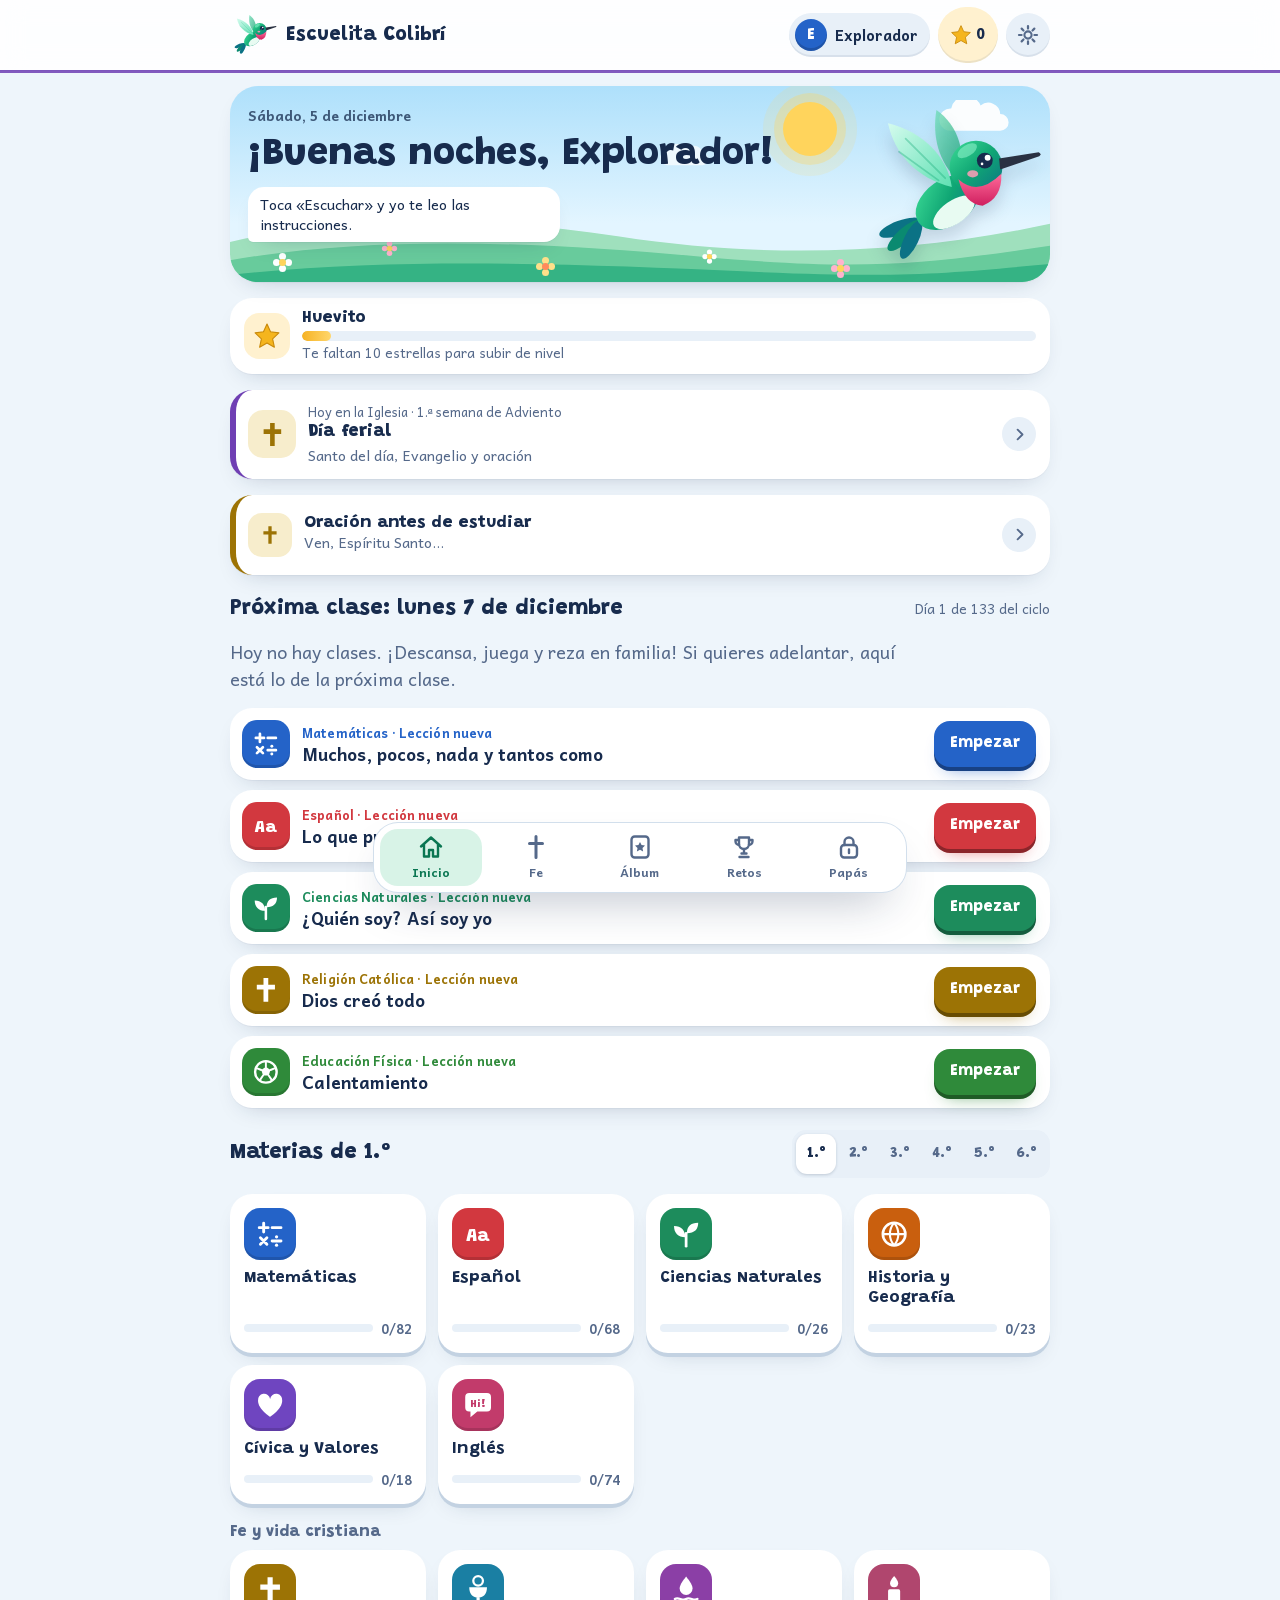
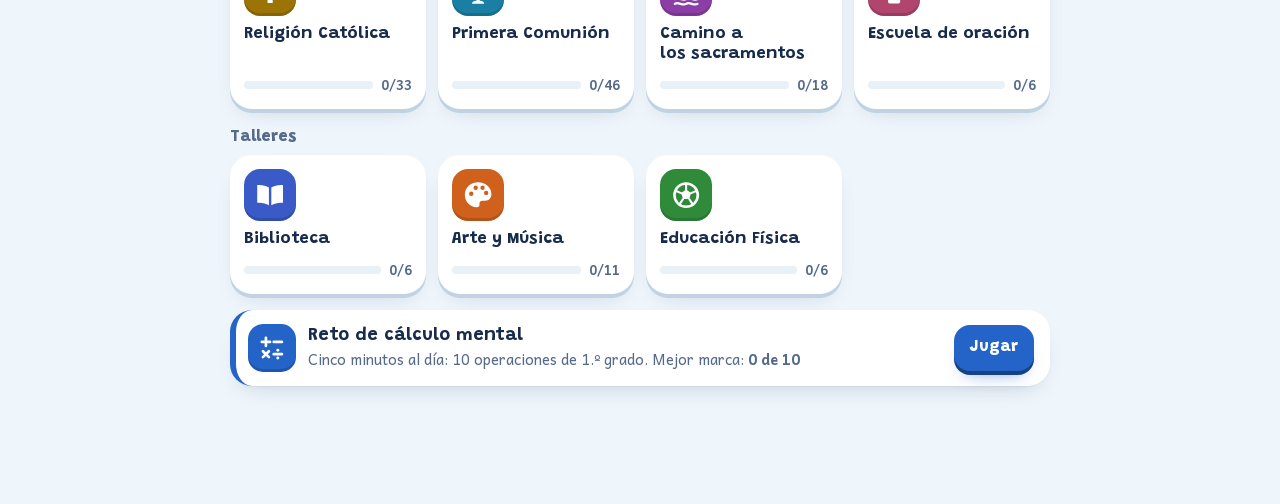
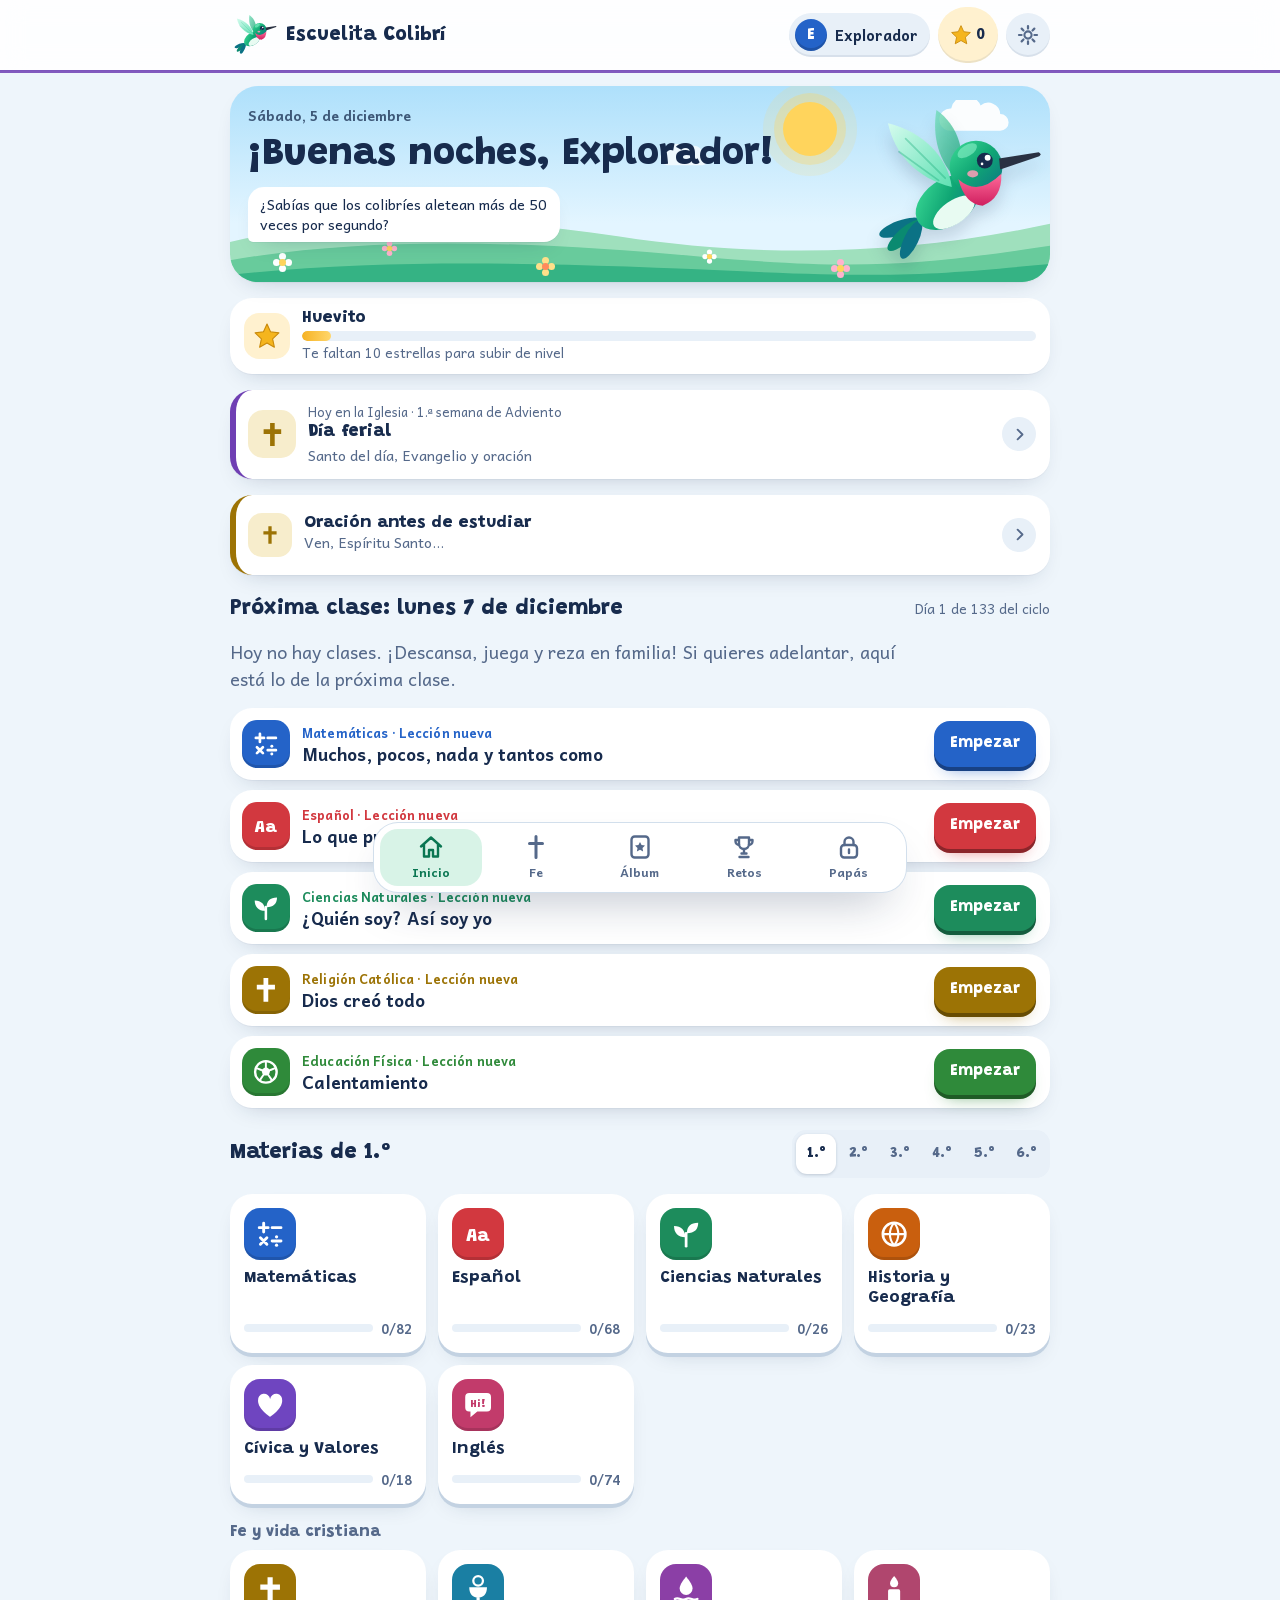
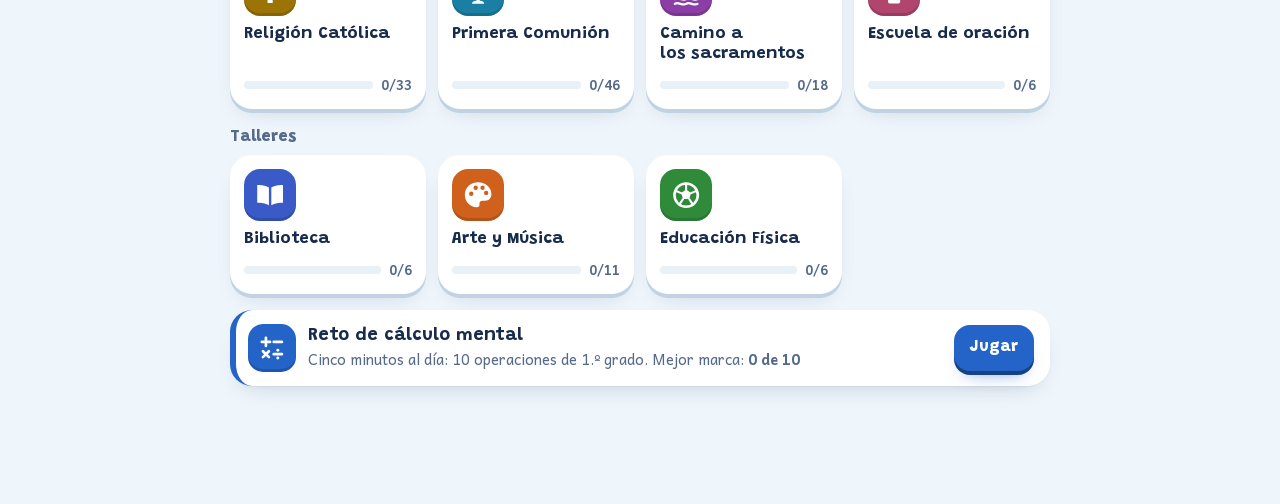
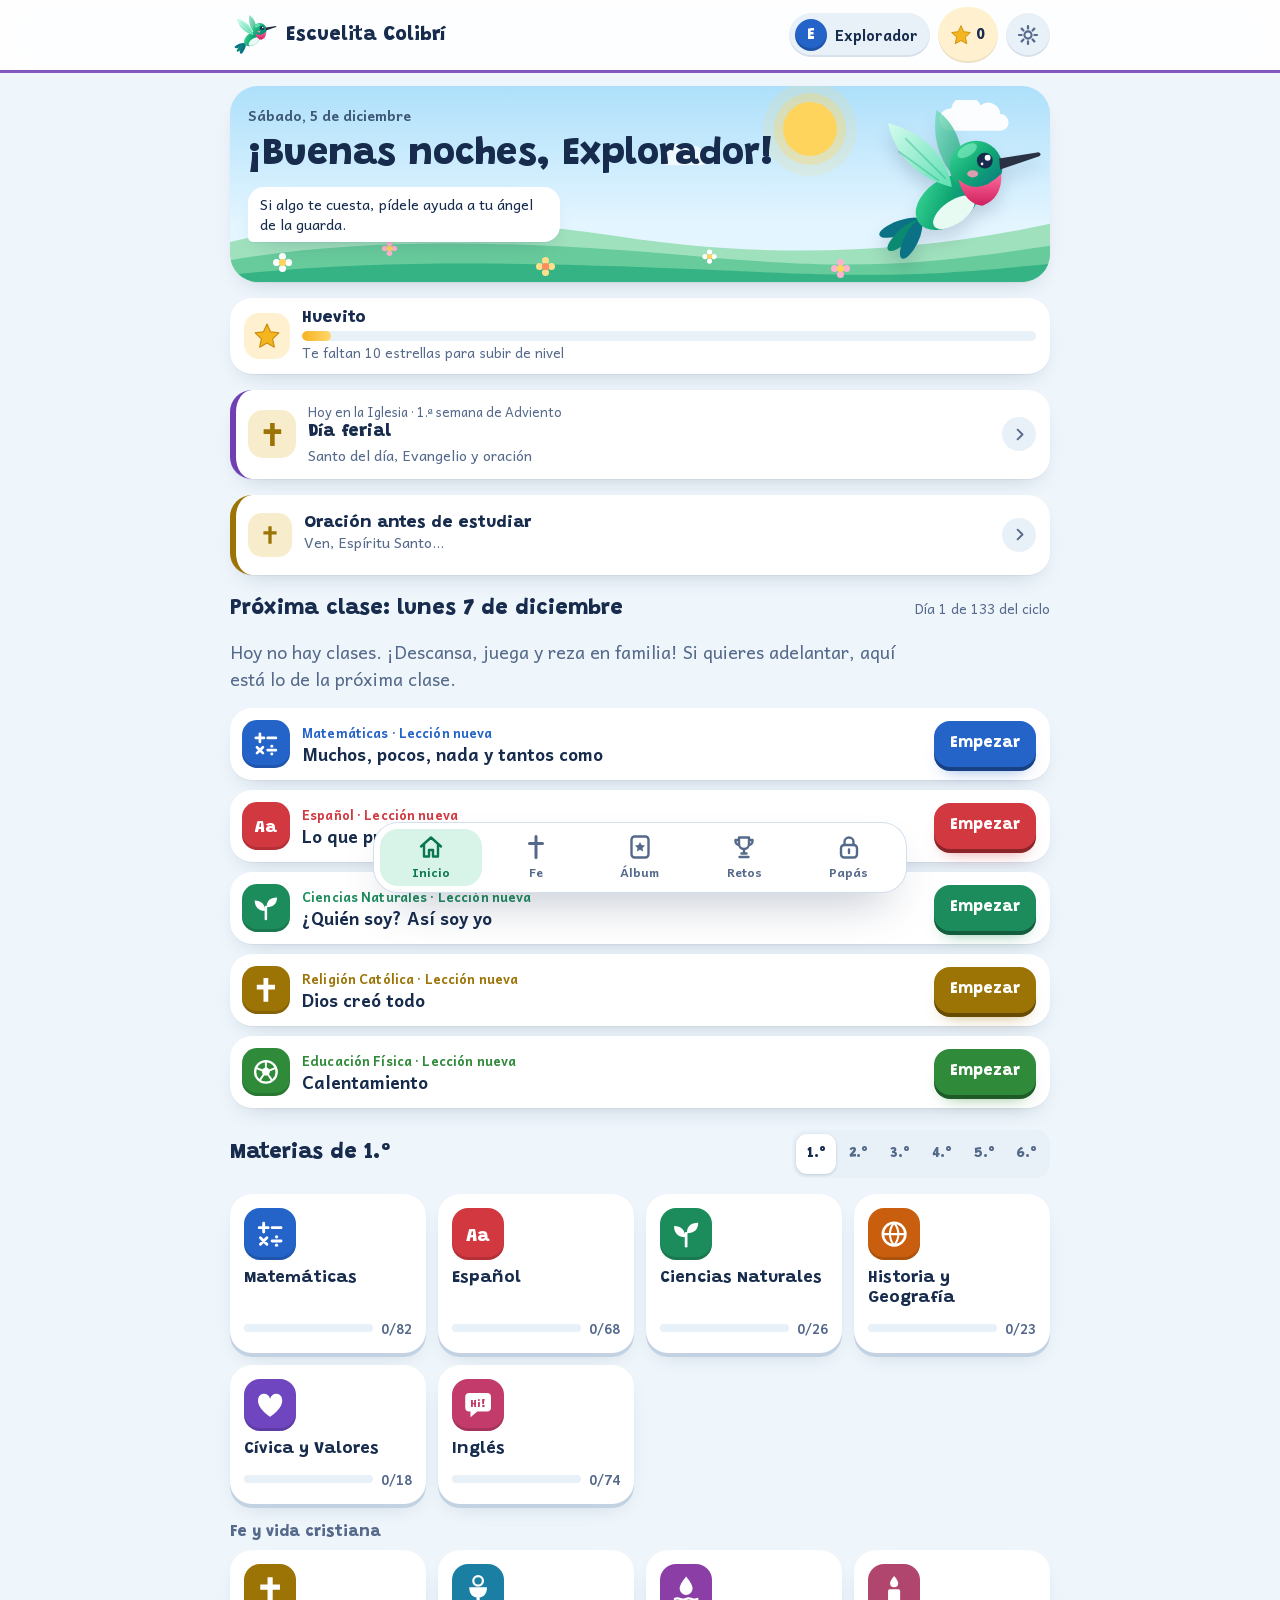
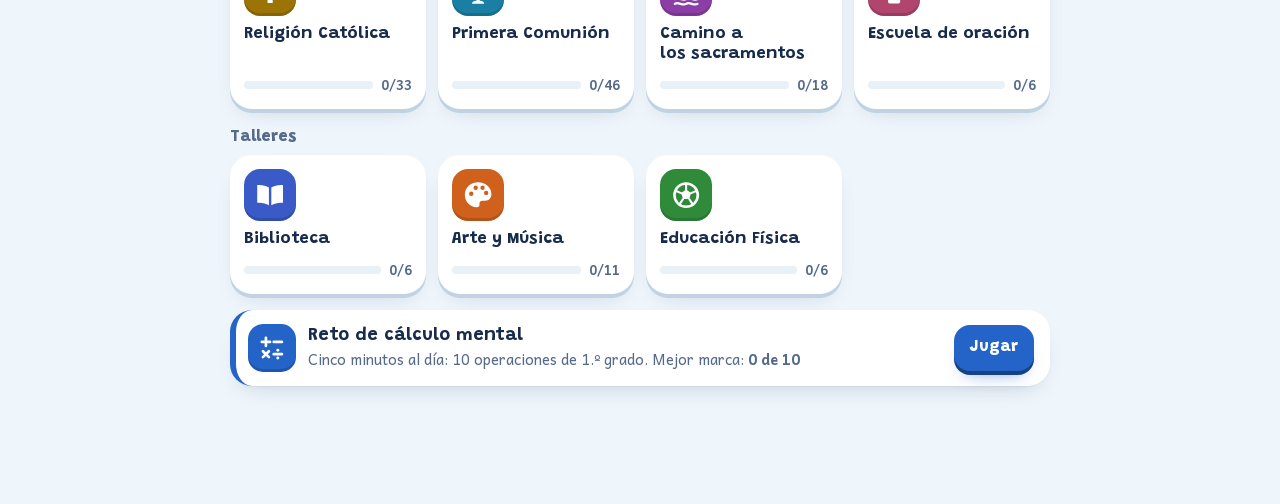
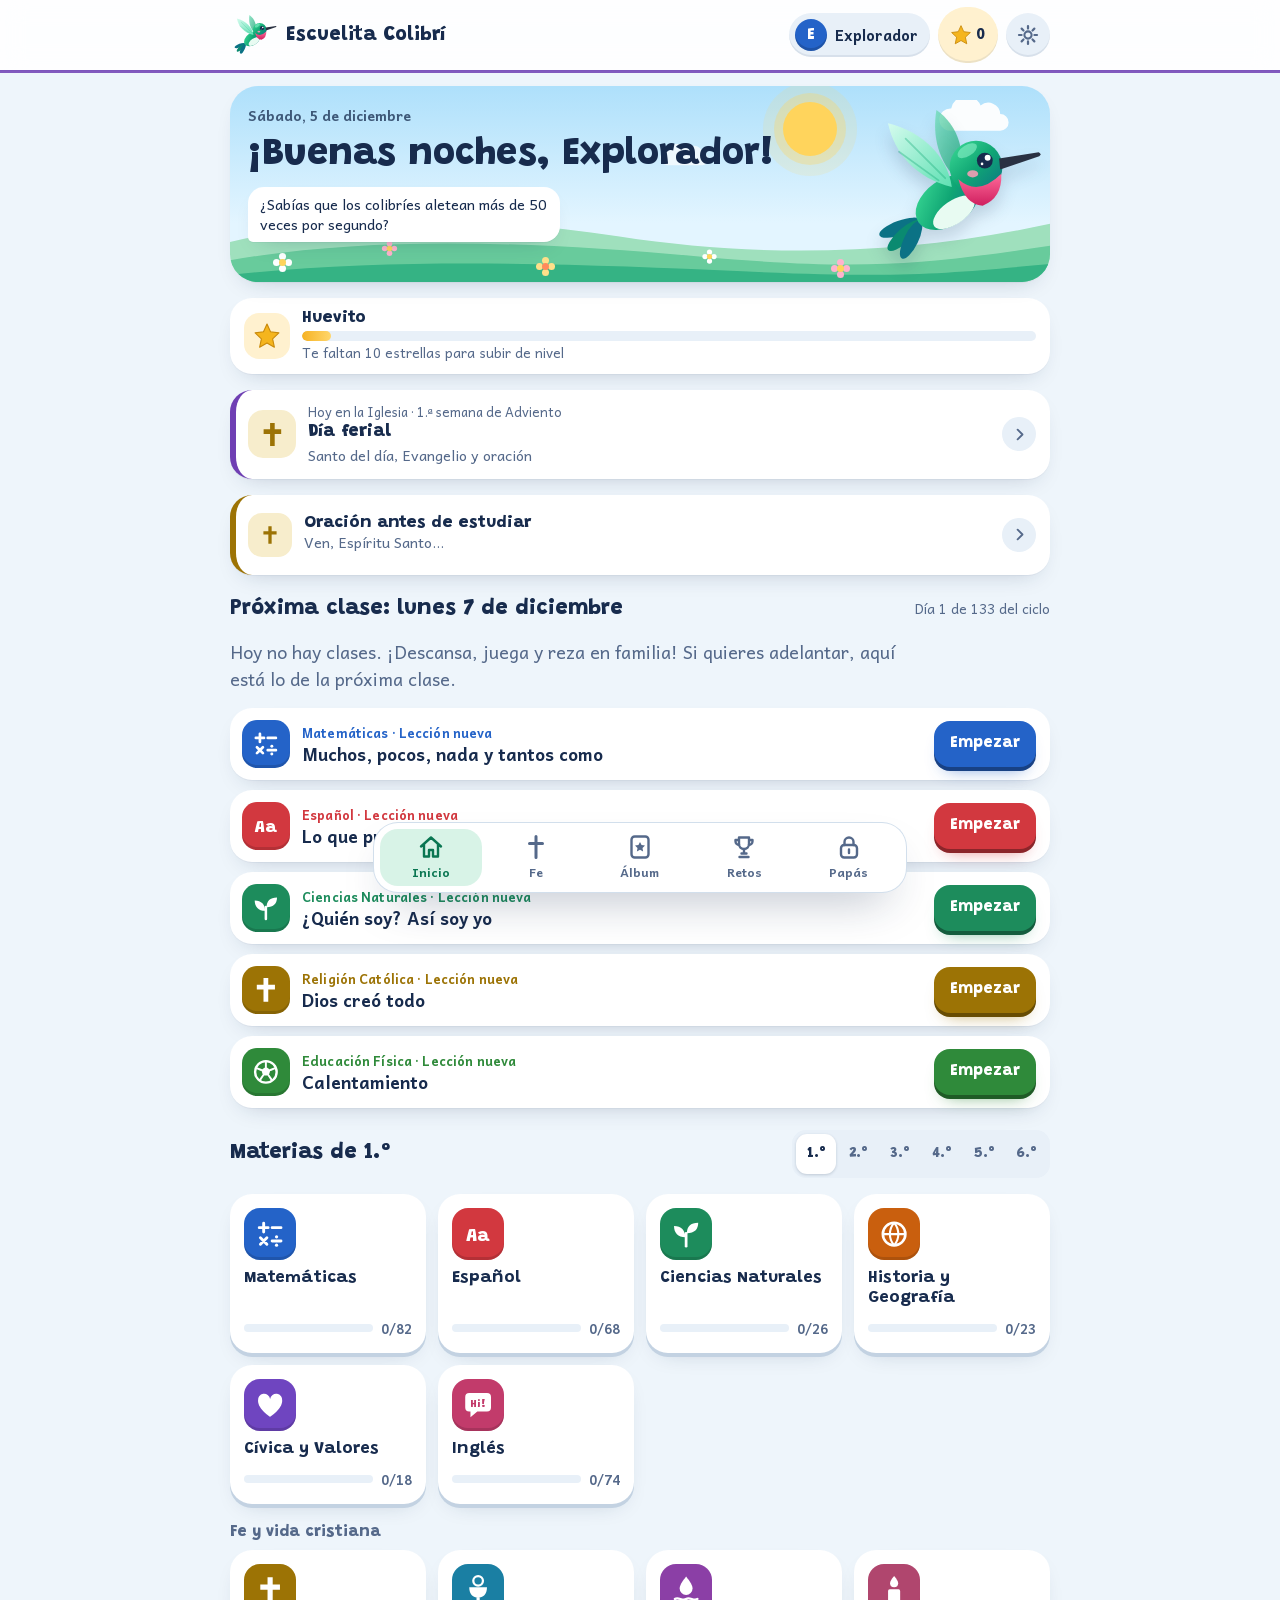
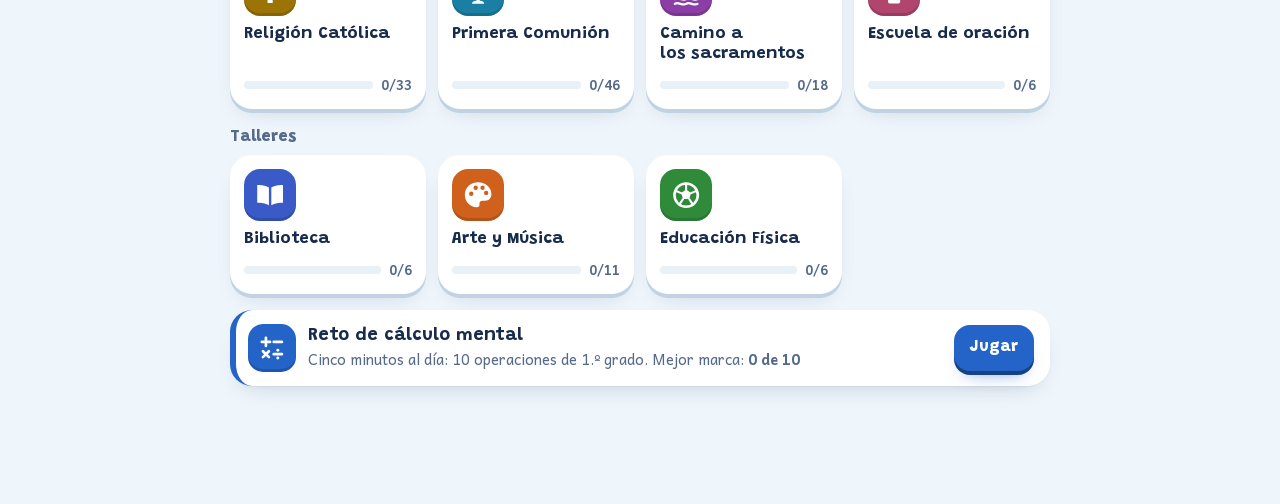
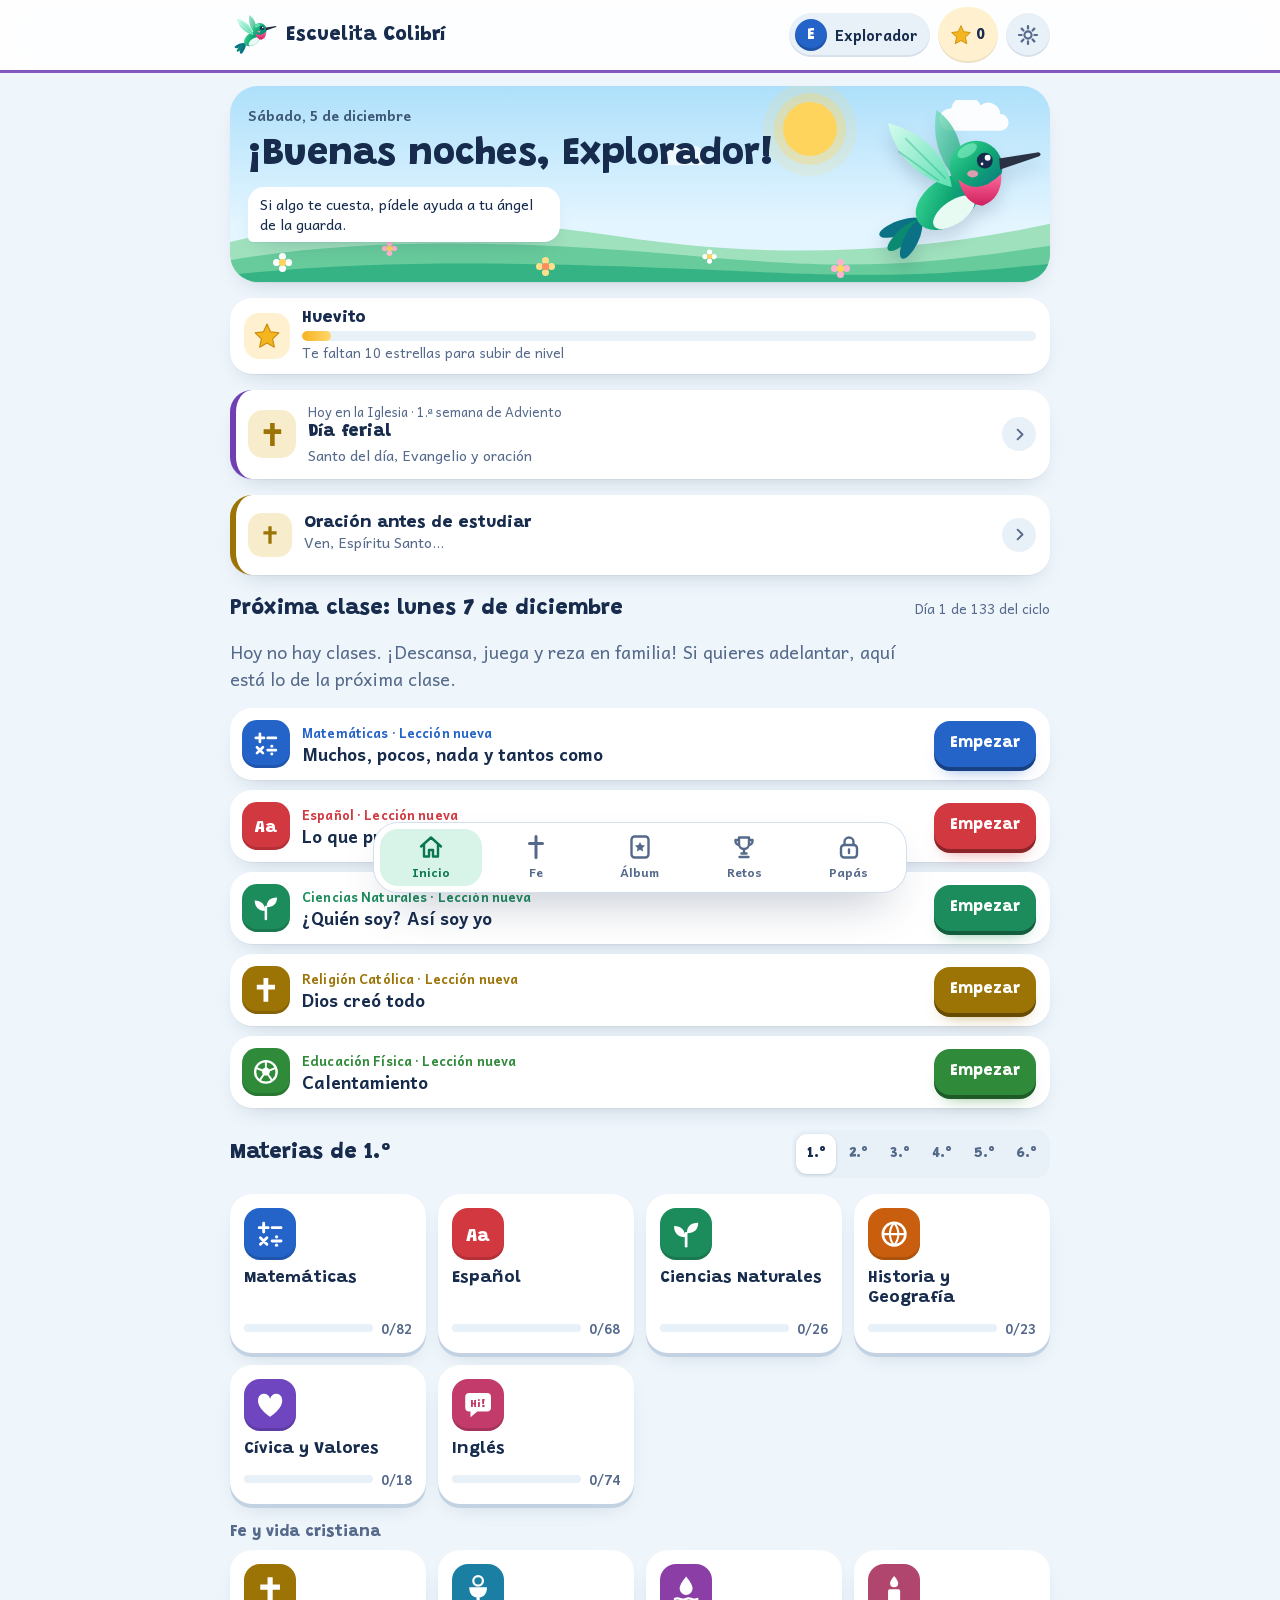
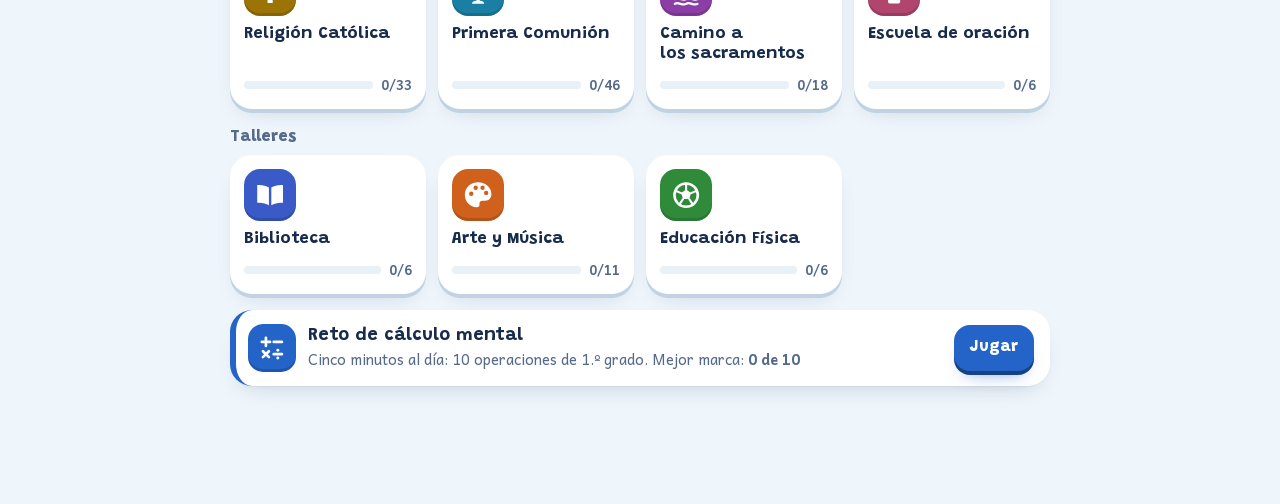
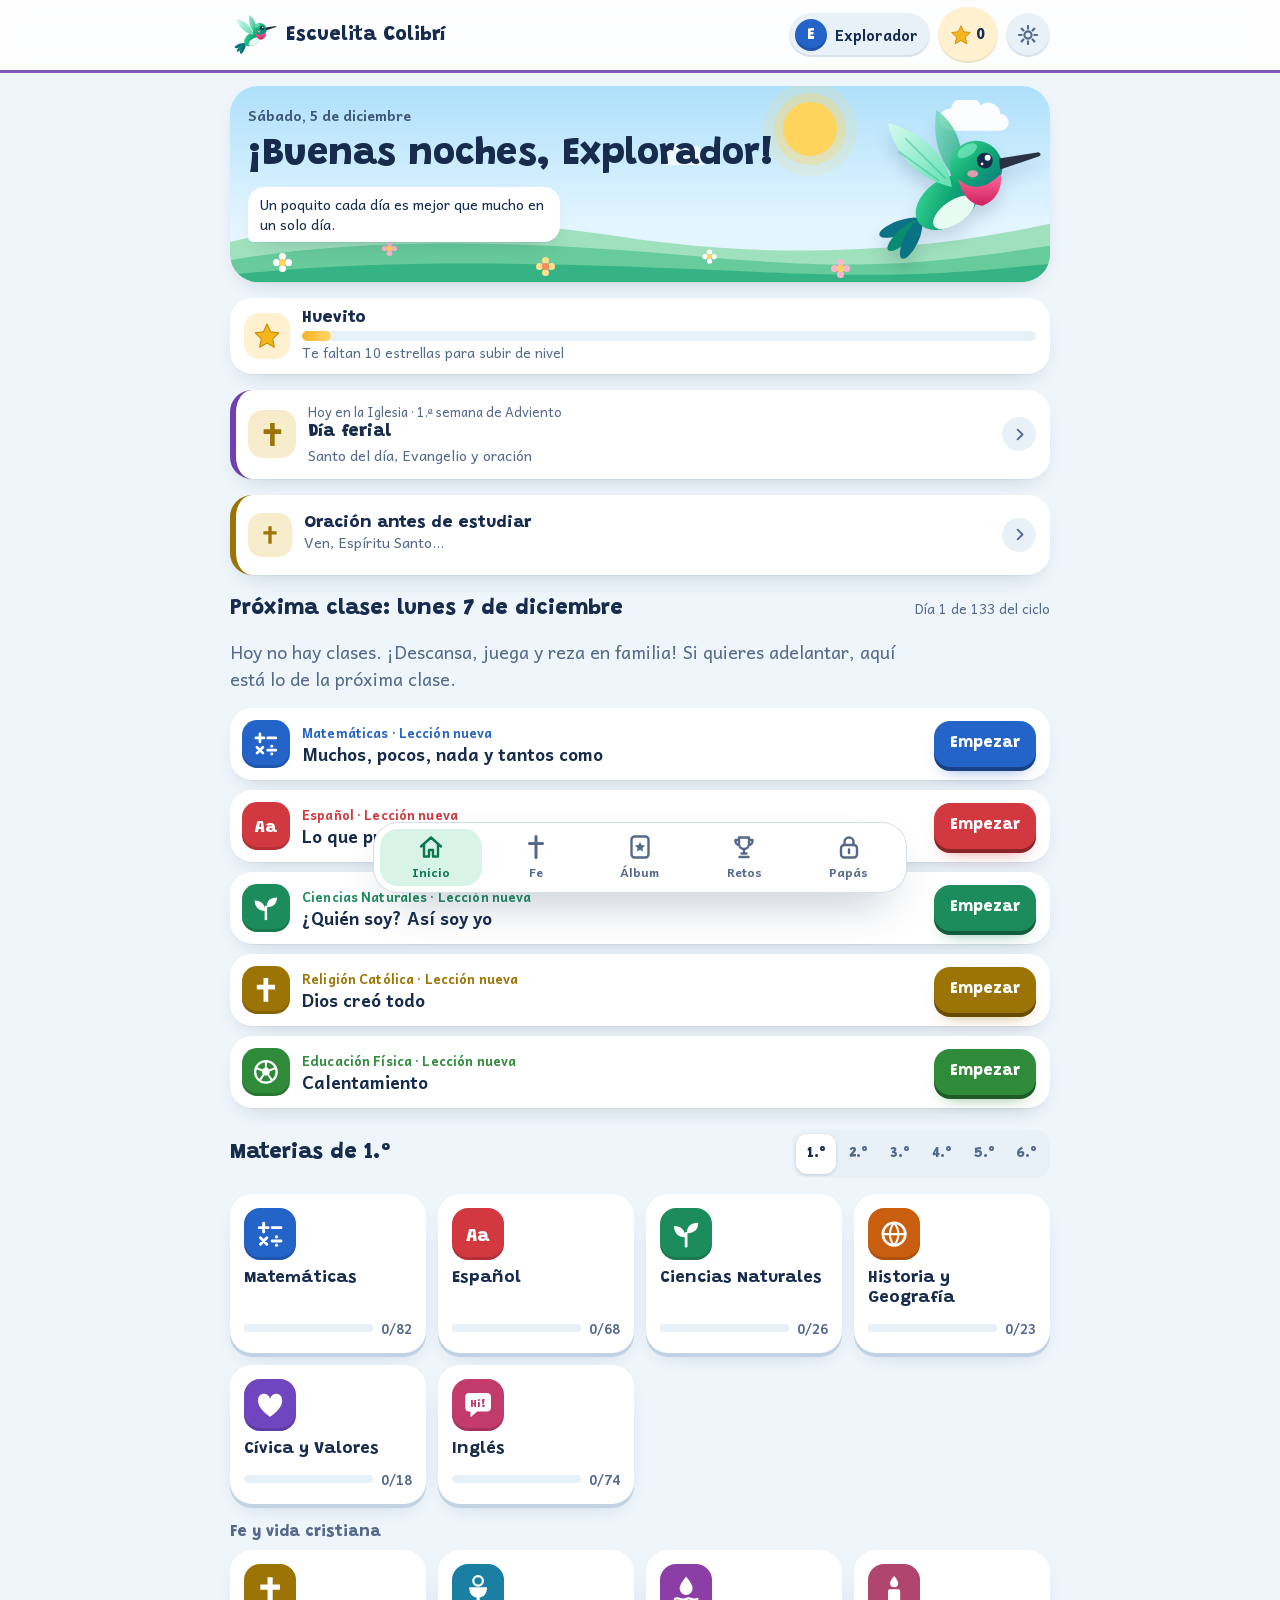
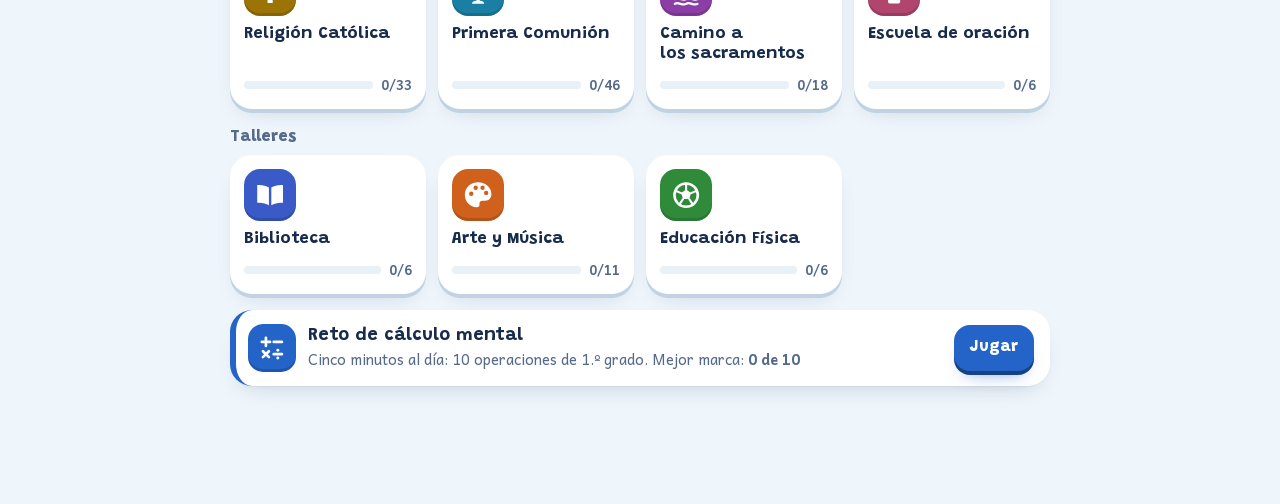
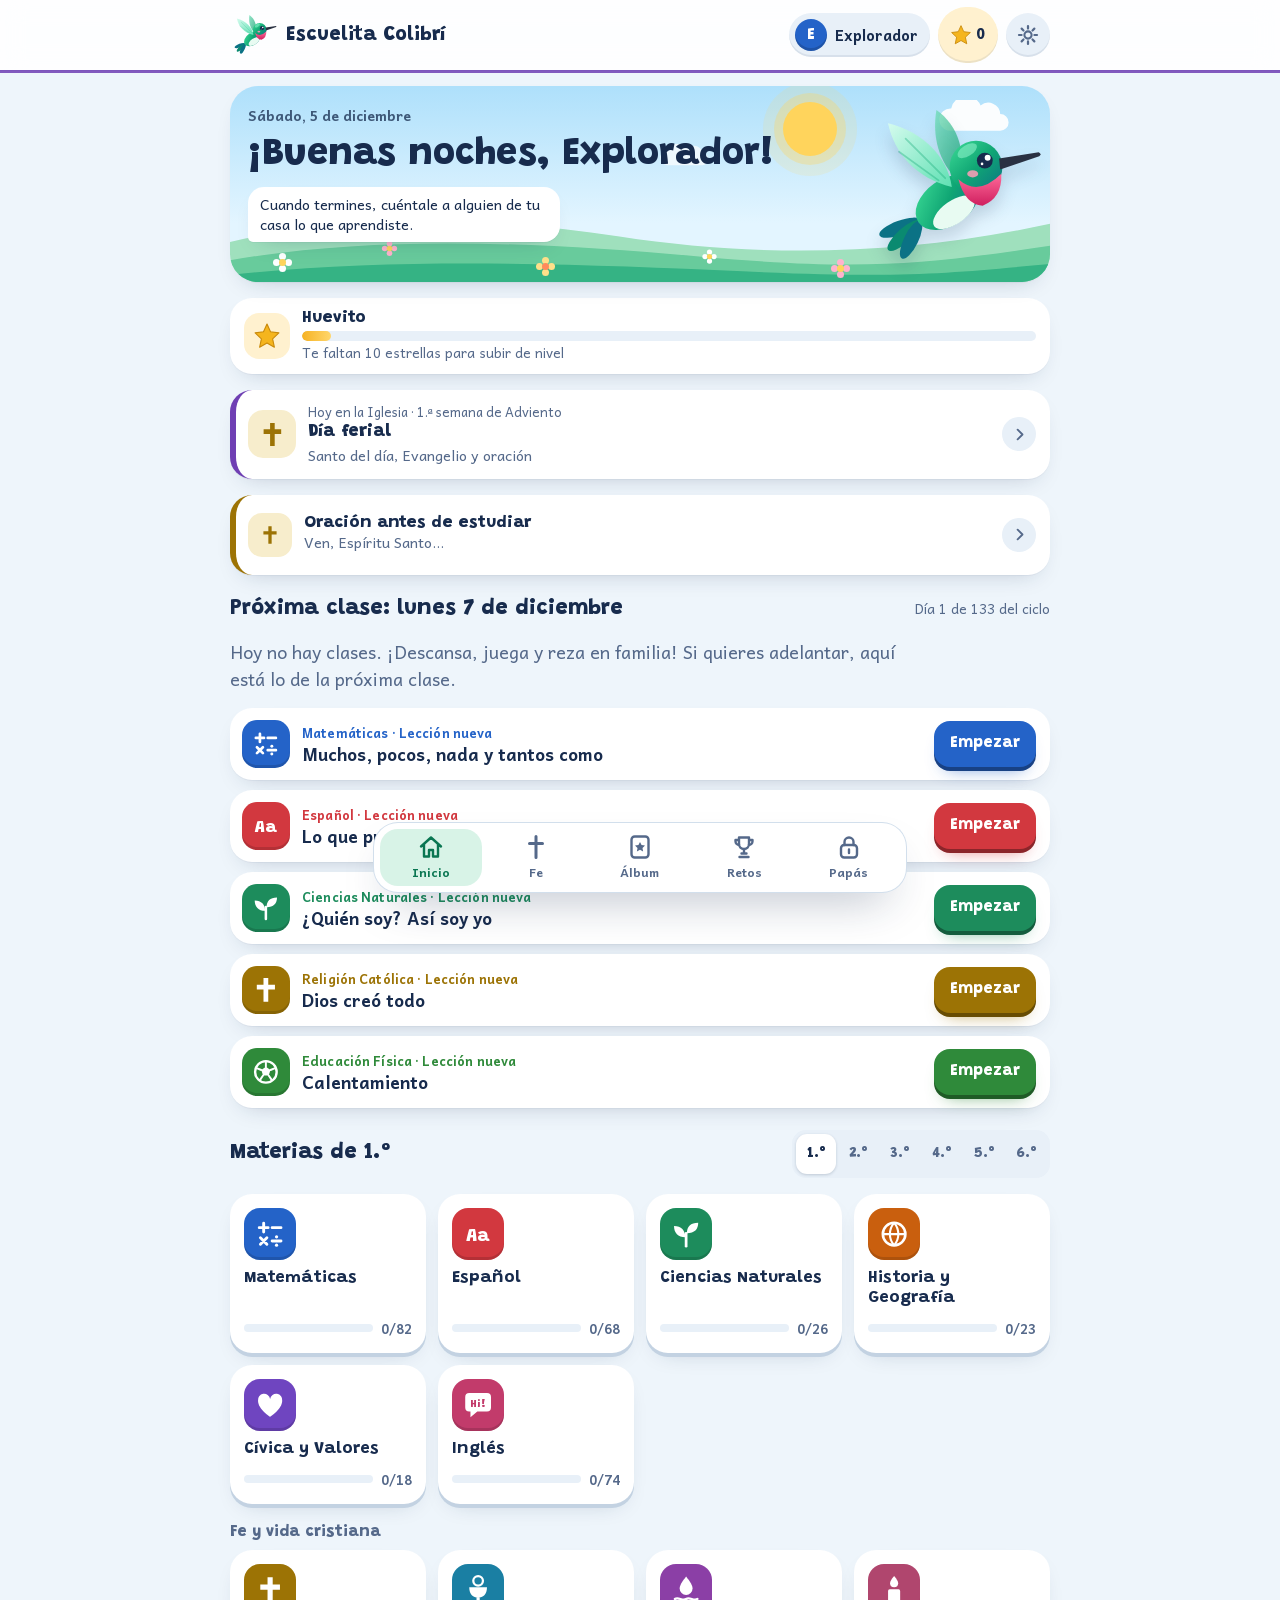
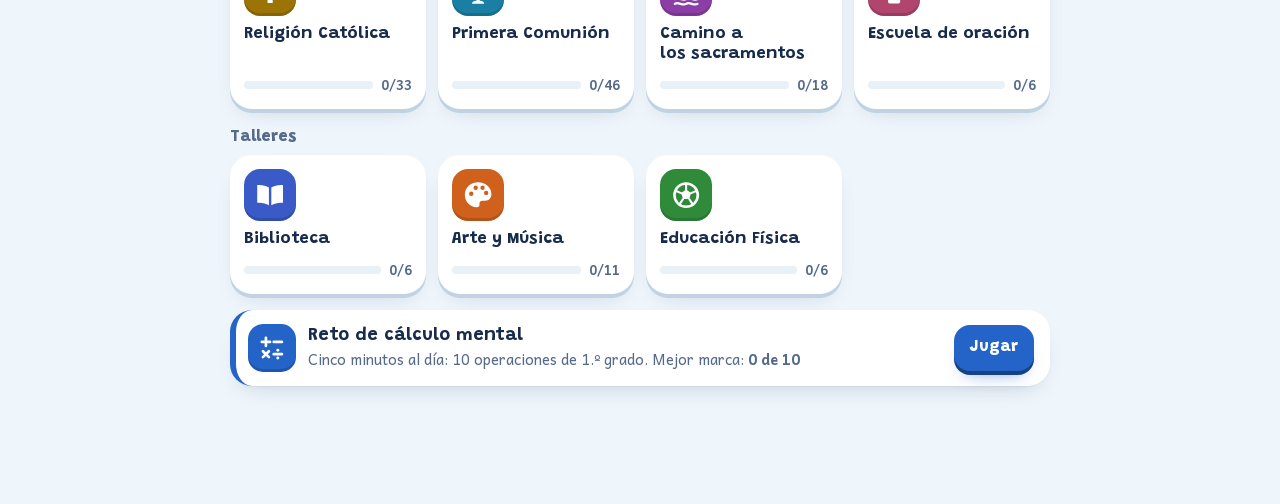
